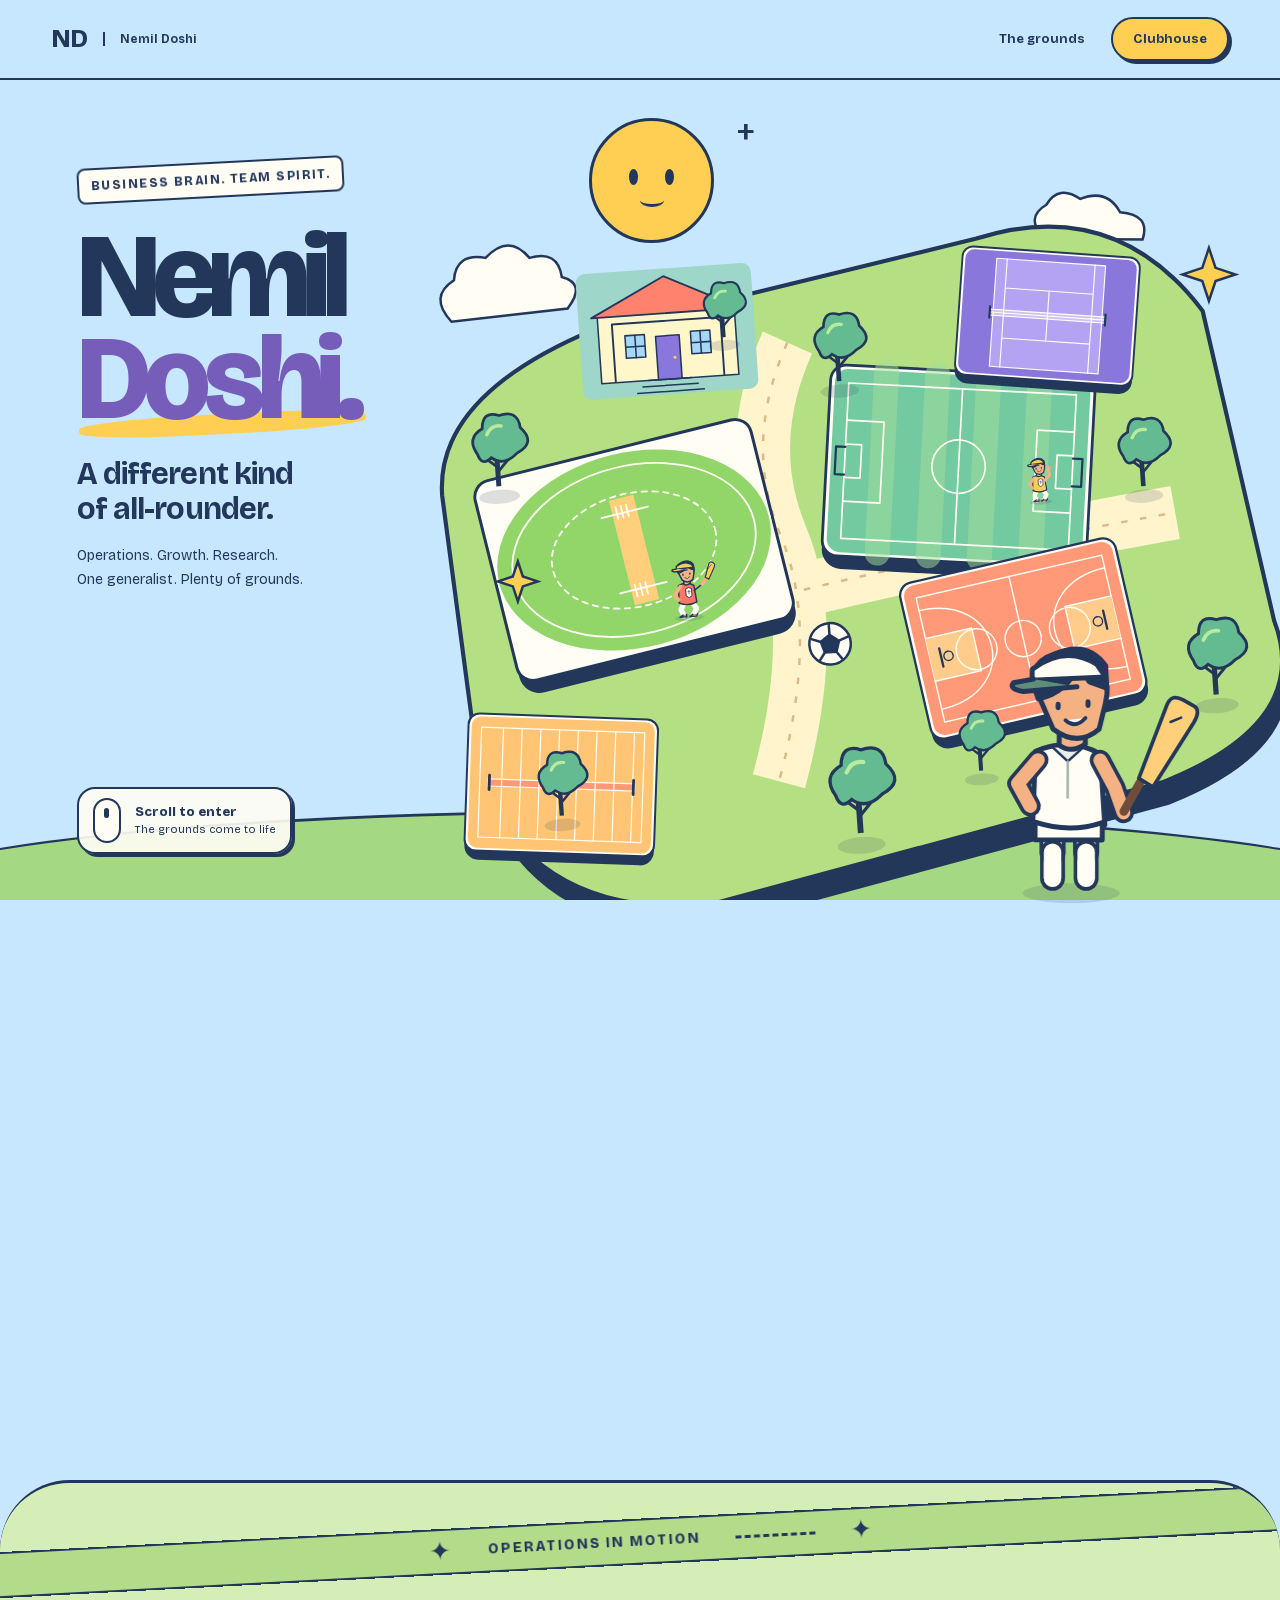
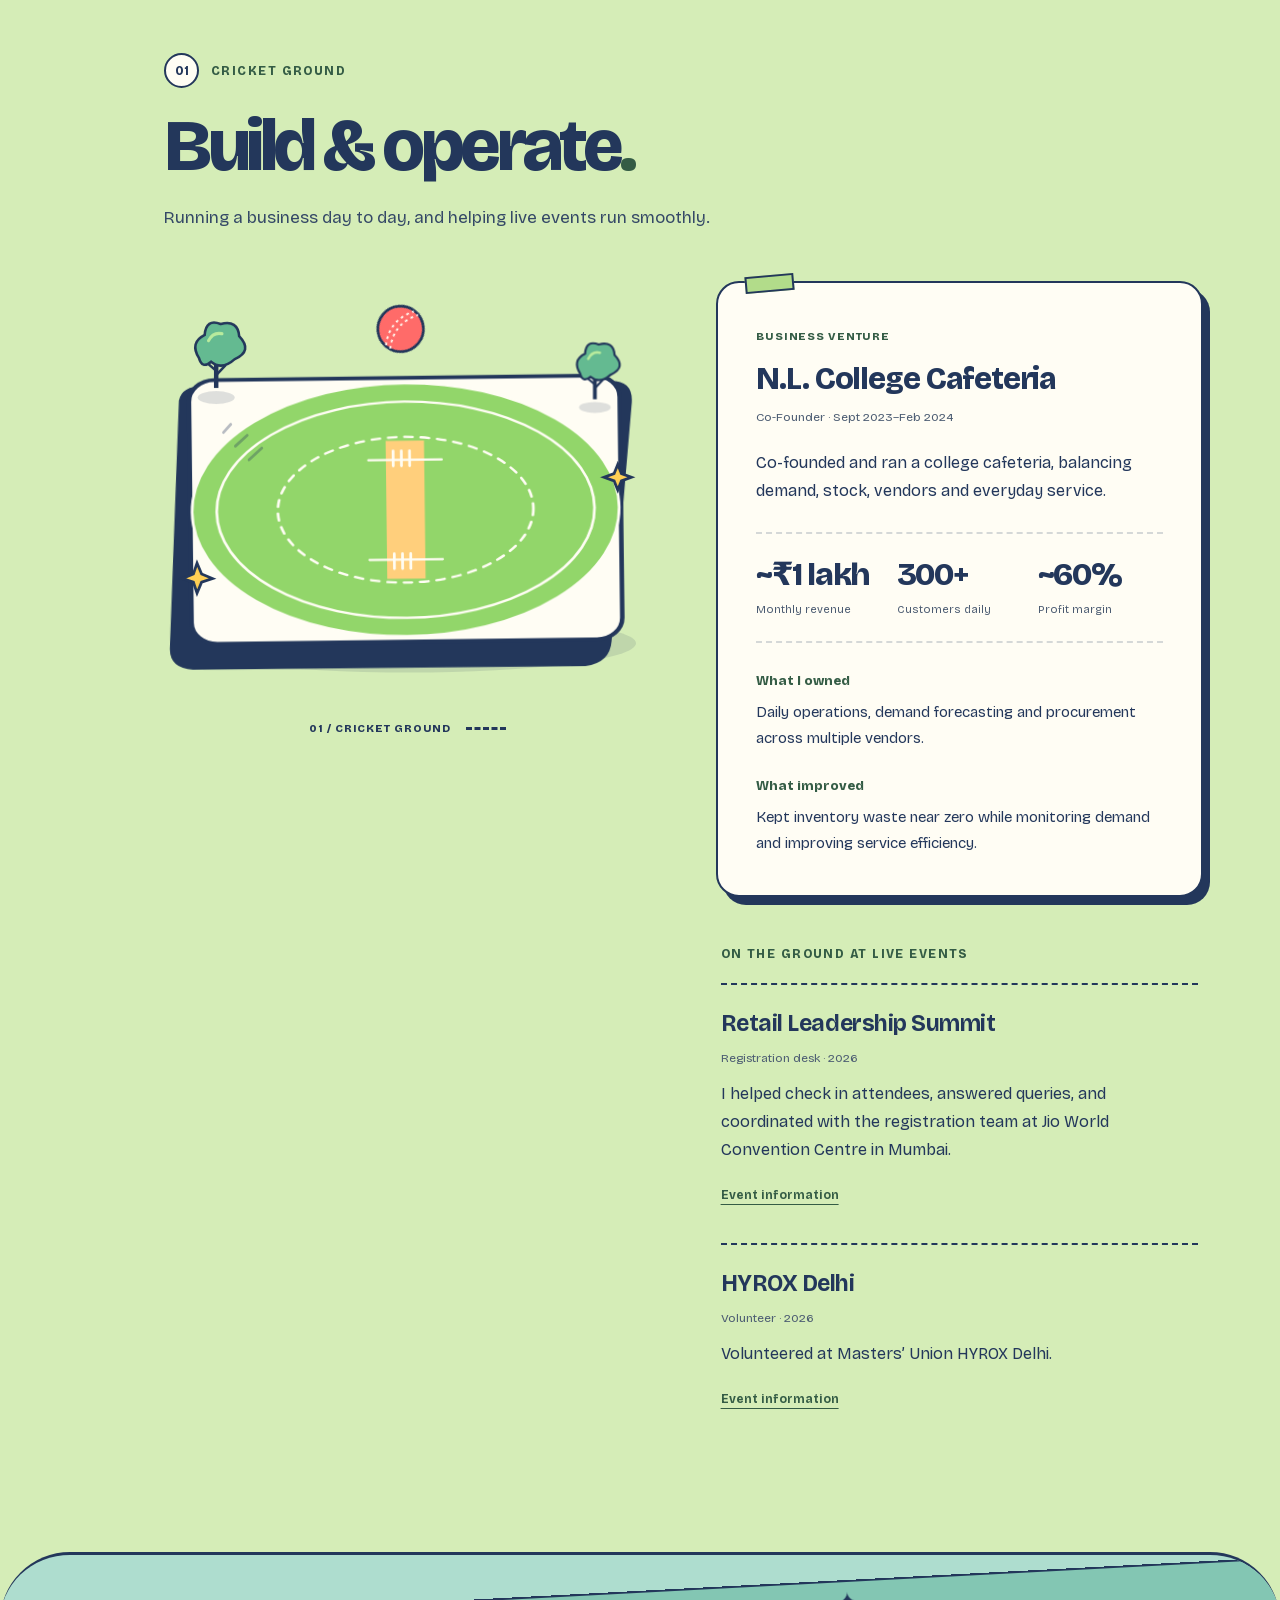
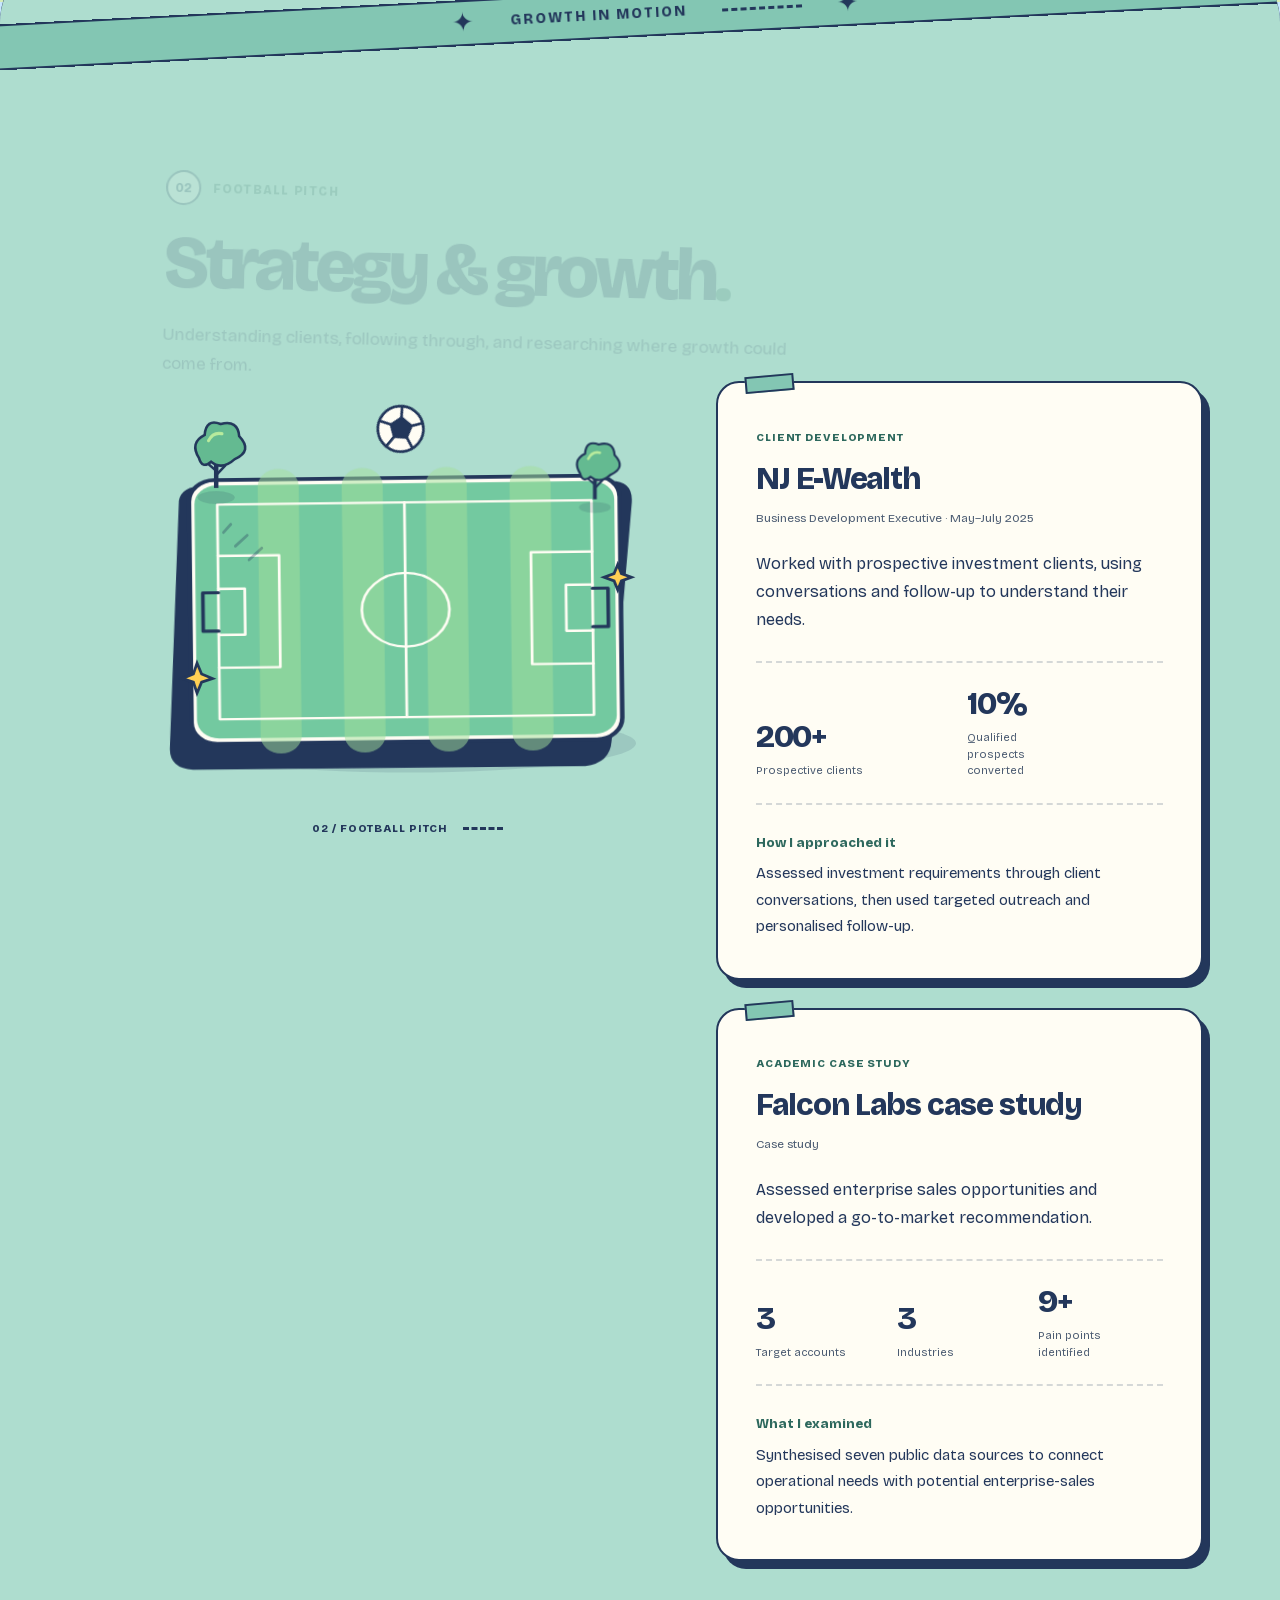
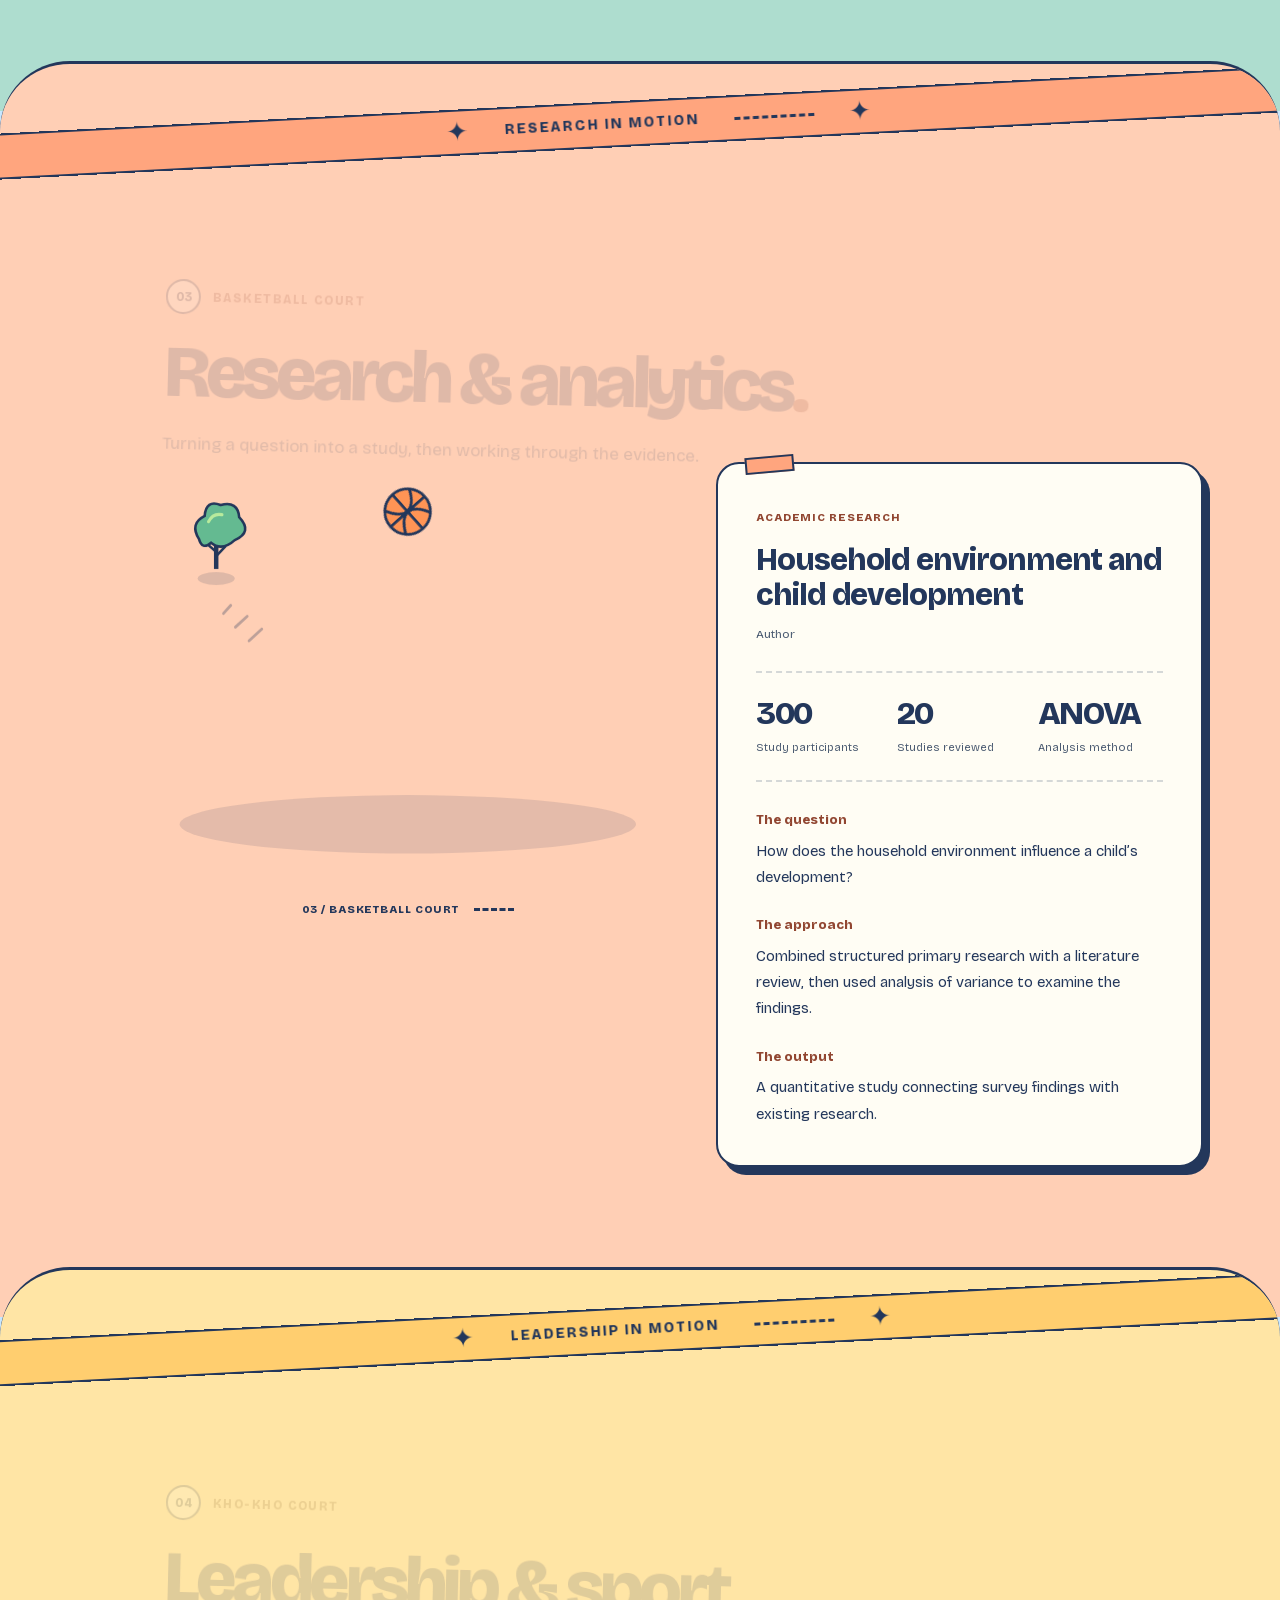
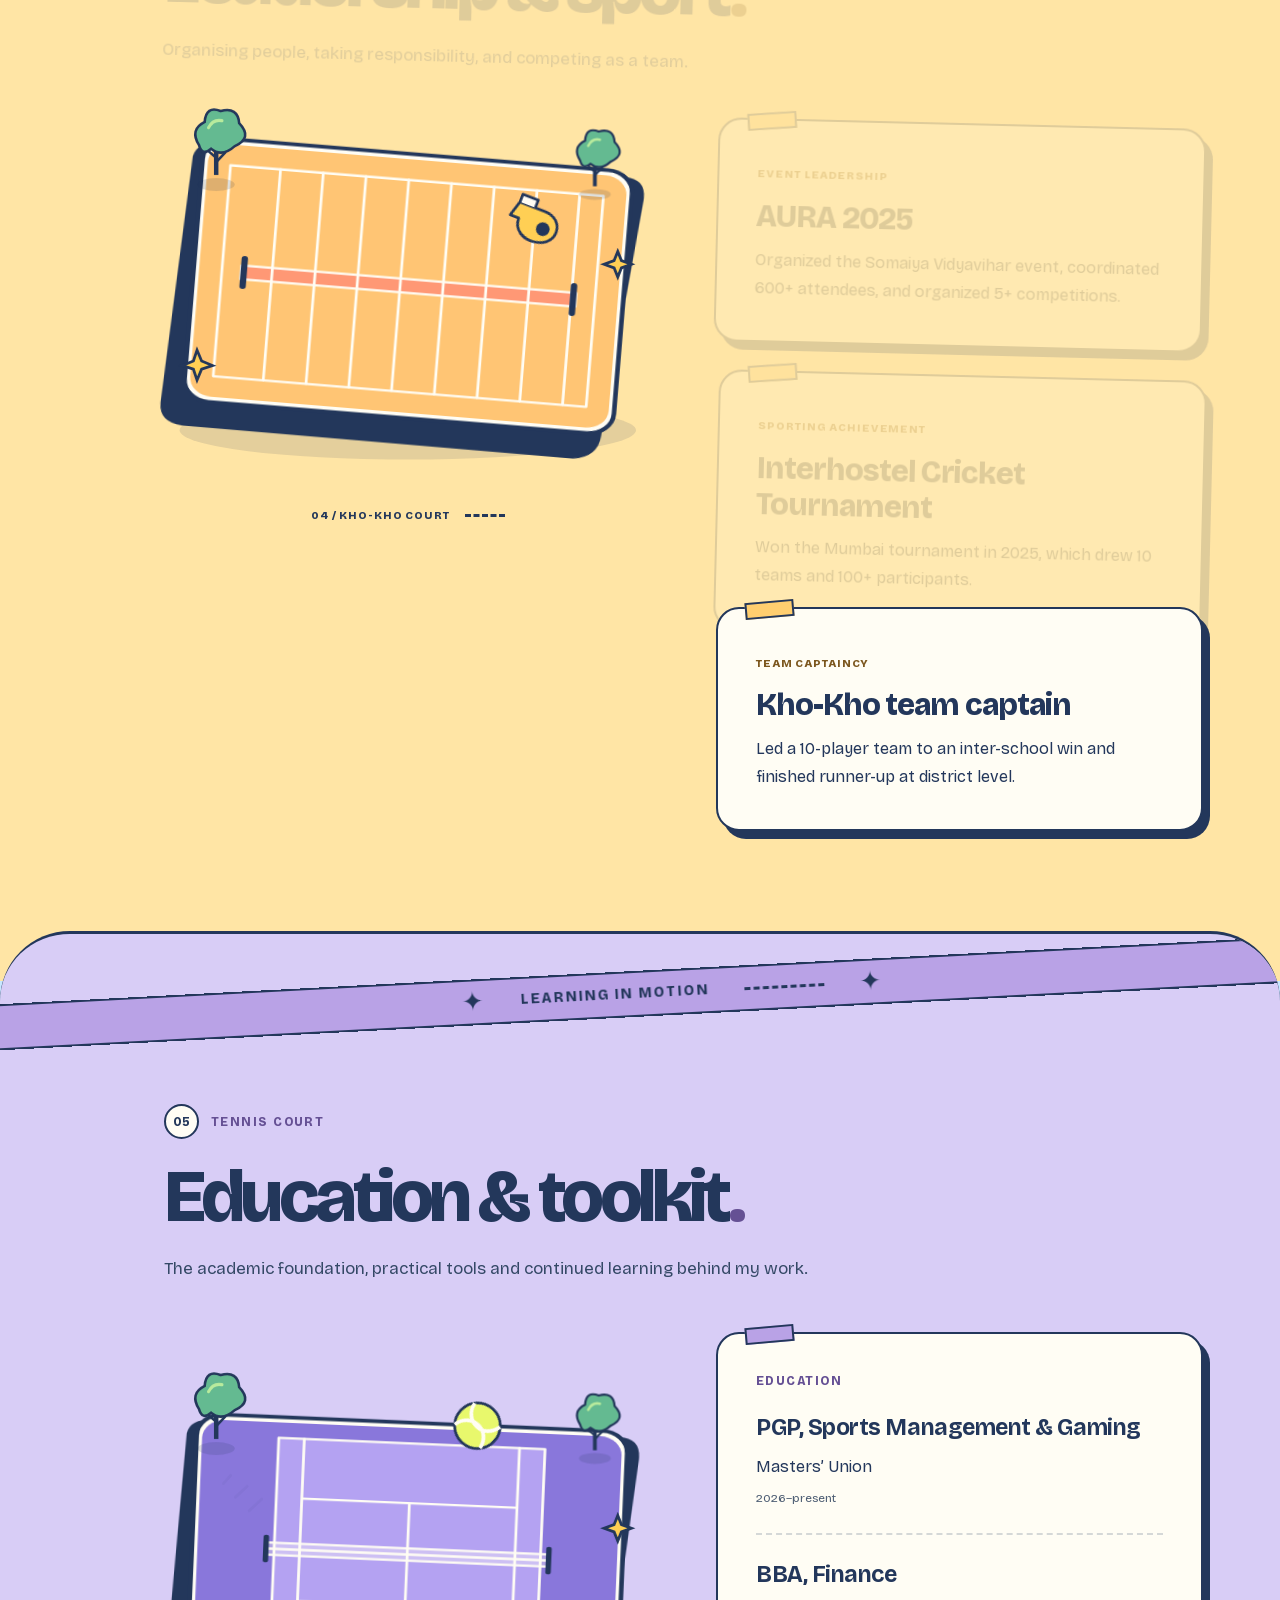
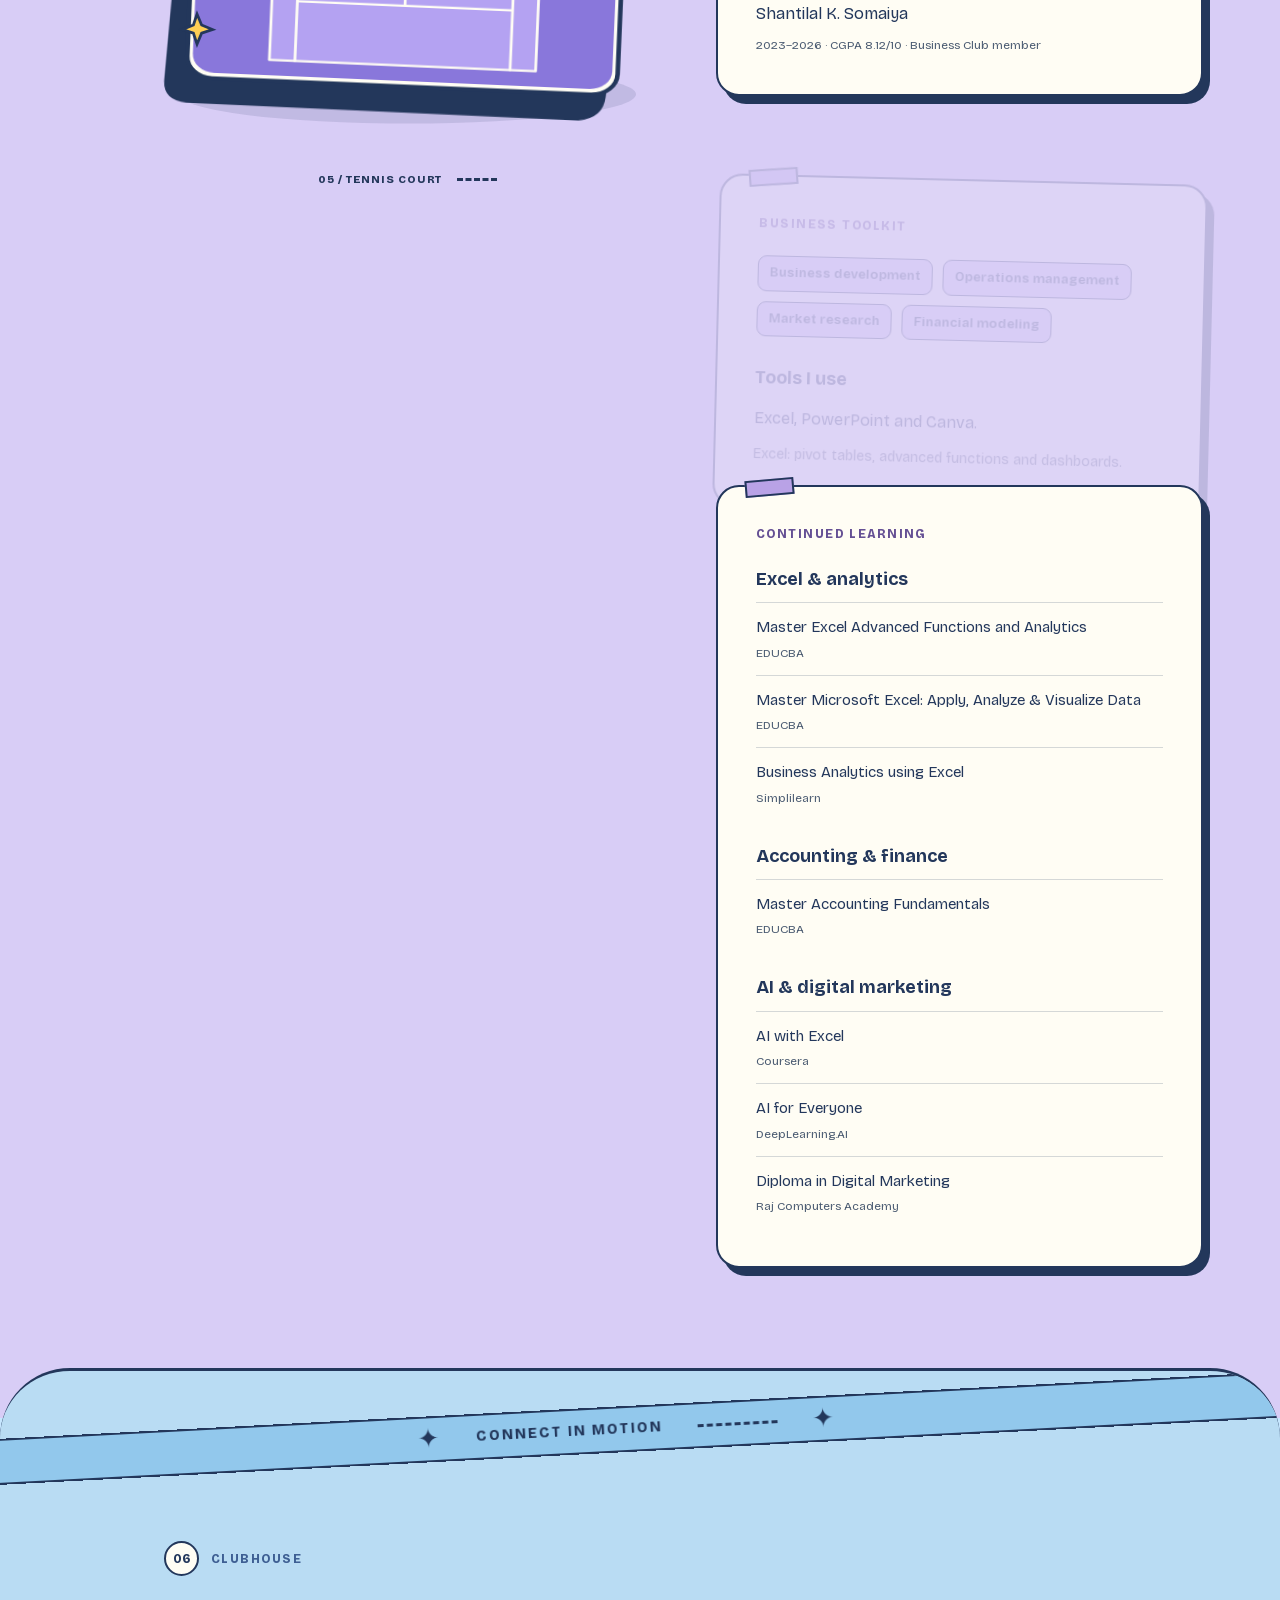
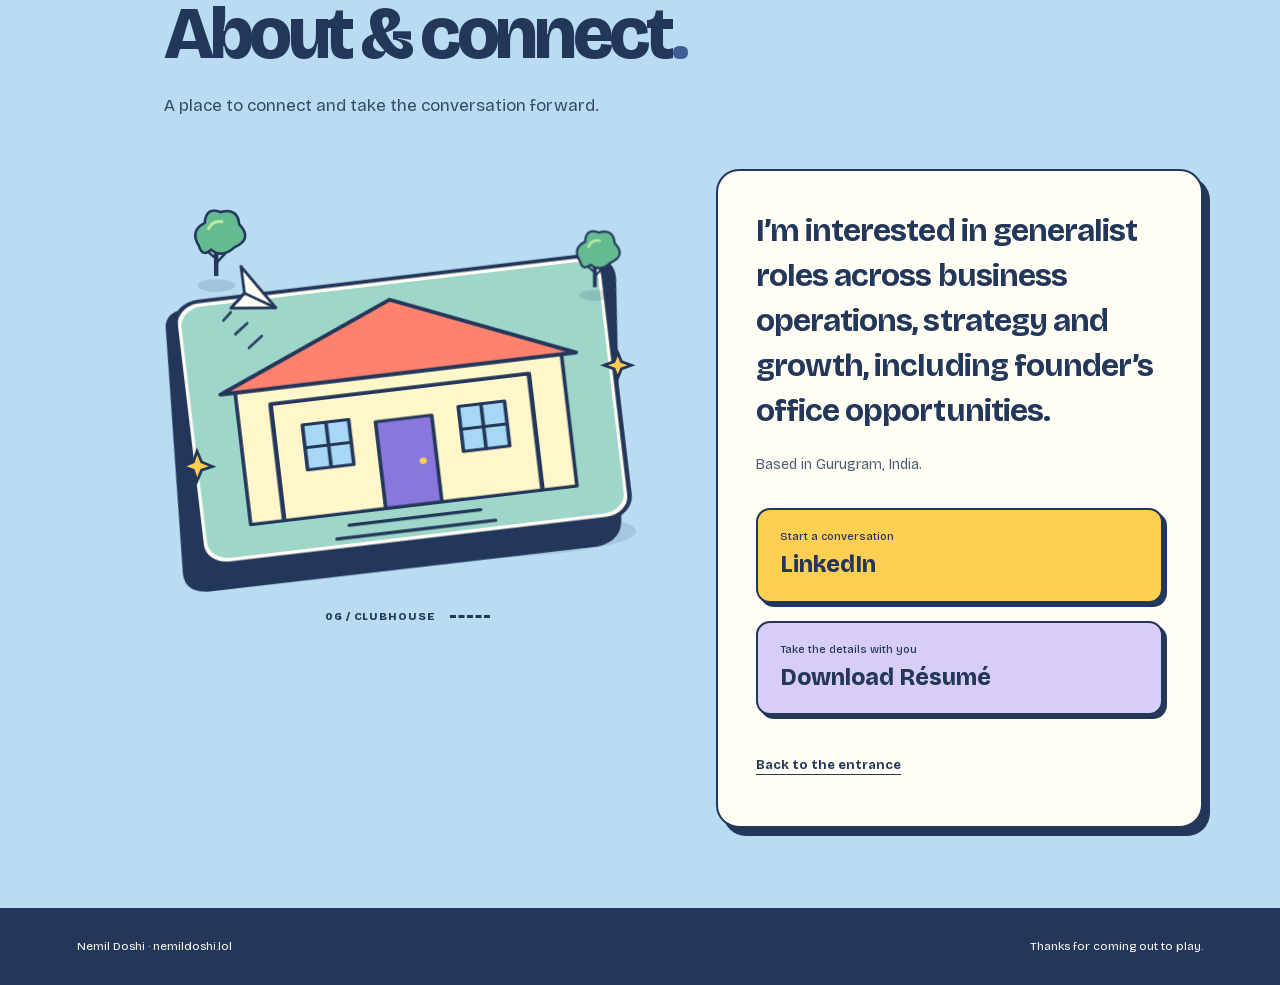
==== index.html @ 59d135a9 "Publish the refined sports performance poses" ====
<!doctype html><html lang="en"><head><meta charset="utf-8"><meta name="viewport" content="width=device-width,initial-scale=1,viewport-fit=cover"><meta name="robots" content="noindex"><meta name="theme-color" content="#c7e7ff"><title>Nemil Doshi · A Different Kind of All-Rounder</title><meta name="description" content="A playful, animated sports complex of Nemil Doshi’s work in operations, growth, research and leadership. Just scroll to explore."><link rel="canonical" href="https://nemildoshi.lol/"><link rel="icon" href="data:image/svg+xml,%3Csvg xmlns='http://www.w3.org/2000/svg' viewBox='0 0 64 64'%3E%3Crect width='64' height='64' rx='18' fill='%23ffcf54'/%3E%3Ctext x='32' y='43' font-family='sans-serif' font-weight='900' font-size='27' text-anchor='middle' fill='%2323375b'%3END%3C/text%3E%3C/svg%3E"><link rel="preload" href="bricolage-grotesque.woff2" as="font" type="font/woff2" crossorigin><link rel="stylesheet" href="complex.css?v=33"></head><body><a class="skip-link" href="#cricket">Skip to the work</a><header class="complex-header"><a class="brand" href="#top" aria-label="Nemil Doshi, back to the entrance">ND<span>Nemil Doshi</span></a><nav aria-label="Main navigation"><a href="#cricket">The grounds</a><a class="header-contact" href="#clubhouse">Clubhouse</a></nav><div class="scroll-progress" aria-hidden="true"><i id="page-progress"></i></div></header><main><section class="complex-hero" id="top" aria-labelledby="hero-title"><div class="hero-stage"><div class="hero-sun" aria-hidden="true"><i></i><b>+</b></div><div class="hero-copy"><p class="eyebrow">Business brain. Team spirit.</p><h1 id="hero-title">Nemil<br><span>Doshi.</span></h1><p class="hero-position">A different kind<br>of all-rounder.</p><p class="hero-description">Operations. Growth. Research.<br>One generalist. Plenty of grounds.</p></div><div class="hero-world"><svg class="campus-svg" viewBox="0 0 1080 900" fill="none" xmlns="http://www.w3.org/2000/svg" aria-hidden="true"><g class="world-cloud cloud-one" fill="#fffdf4" stroke="#23375b" stroke-width="3"><path d="M50 160Q22 130 53 110 55 77 91 83 119 53 144 83 178 73 183 106 213 114 190 144Z"/></g><g class="world-cloud cloud-two" fill="#fffdf4" stroke="#23375b" stroke-width="3"><path d="M765 60Q740 35 767 19 782-6 808 12 840-1 856 28 893 31 883 61Z"/></g><g class="campus-world"><path d="M60 363Q60 248 240 182L724 99Q894 58 990 205L1050 584Q1088 709 903 768L350 877Q147 883 82 717Z" fill="#23375b"/><path d="M55 335Q55 220 235 154L719 71Q889 30 985 177L1045 556Q1083 681 898 740L345 849Q142 855 77 689Z" fill="#b4df82" stroke="#23375b" stroke-width="5"/><path d="M483 180Q420 298 459 413T436 707M188 533Q555 458 935 417" stroke="#fff4cc" stroke-width="65"/><path d="M483 180Q420 298 459 413T436 707M188 533Q555 458 935 417" stroke="#dcba88" stroke-width="3" stroke-dasharray="8 15"/><g transform="translate(65 310) rotate(-10) scale(0.72)"><rect x="32" y="53" width="476" height="340" rx="35" fill="#23375b"/><g transform="translate(0 -12)"><rect x="32" y="38" width="476" height="344" rx="28" fill="#fffdf4" stroke="#23375b" stroke-width="5"/><g stroke="#fffdf4" stroke-width="3" stroke-linecap="round" stroke-linejoin="round"><ellipse cx="270" cy="210" rx="234" ry="165" fill="#92d66a"/><ellipse cx="270" cy="210" rx="207" ry="141"/><ellipse cx="270" cy="210" rx="140" ry="95" stroke-dasharray="9 9"/><rect x="249" y="120" width="42" height="180" fill="#ffcf7c" stroke="none"/><path d="M230 145H310M230 275H310M257 133V153M266 133V153M275 133V153M257 267V287M266 267V287M275 267V287"/></g></g></g><g transform="translate(515 190) rotate(7) scale(0.67)"><rect x="32" y="53" width="476" height="340" rx="35" fill="#23375b"/><g transform="translate(0 -12)"><rect x="32" y="38" width="476" height="344" rx="28" fill="#fffdf4" stroke="#23375b" stroke-width="5"/><g stroke="#fffdf4" stroke-width="3" stroke-linecap="round" stroke-linejoin="round"><rect x="40" y="45" width="460" height="330" rx="24" fill="#73c9a0" stroke="none"/><path d="M132 47V373M224 47V373M316 47V373M408 47V373" stroke="#a4df9b" stroke-width="45" opacity=".5"/><rect x="65" y="70" width="410" height="280"/><path d="M270 70V350M65 137H132V283H65M475 137H408V283H475M65 180H94V240H65M475 180H446V240H475"/><circle cx="270" cy="210" r="48"/><path d="M48 185H65M48 185V235H65M492 185H475M492 185V235H475" stroke="#23375b" stroke-width="4"/></g></g></g><g transform="translate(575 470) rotate(-9) scale(0.56)"><rect x="32" y="53" width="476" height="340" rx="35" fill="#23375b"/><g transform="translate(0 -12)"><rect x="32" y="38" width="476" height="344" rx="28" fill="#fffdf4" stroke="#23375b" stroke-width="5"/><g stroke="#fffdf4" stroke-width="3" stroke-linecap="round" stroke-linejoin="round"><rect x="40" y="45" width="460" height="330" rx="24" fill="#ff9977" stroke="none"/><rect x="65" y="73" width="410" height="274"/><path d="M270 73V347M65 163H167V257H65M475 163H373V257H475" fill="#ffcc8b"/><circle cx="270" cy="210" r="39"/><circle cx="167" cy="210" r="44"/><circle cx="373" cy="210" r="44"/><path d="M65 101C245 101 245 319 65 319M475 101C295 101 295 319 475 319"/><path d="M89 190V230M451 190V230" stroke="#23375b" stroke-width="5"/><circle cx="105" cy="210" r="10" stroke="#23375b"/><circle cx="435" cy="210" r="10" stroke="#23375b"/></g></g></g><g transform="translate(55 585) rotate(6) scale(0.48)"><rect x="32" y="53" width="476" height="340" rx="35" fill="#23375b"/><g transform="translate(0 -12)"><rect x="32" y="38" width="476" height="344" rx="28" fill="#fffdf4" stroke="#23375b" stroke-width="5"/><g stroke="#fffdf4" stroke-width="3" stroke-linecap="round" stroke-linejoin="round"><rect x="40" y="45" width="460" height="330" rx="24" fill="#ffc574" stroke="none"/><rect x="65" y="72" width="410" height="276"/><path d="M86 201H454V219H86Z" fill="#ff9875"/><path d="M120 72V348"/><path d="M167 72V348"/><path d="M214 72V348"/><path d="M261 72V348"/><path d="M308 72V348"/><path d="M355 72V348"/><path d="M402 72V348"/><path d="M449 72V348"/><path d="M89 192V228M451 192V228" stroke="#23375b" stroke-width="7"/></g></g></g><g transform="translate(690 65) rotate(8) scale(0.45)"><rect x="32" y="53" width="476" height="340" rx="35" fill="#23375b"/><g transform="translate(0 -12)"><rect x="32" y="38" width="476" height="344" rx="28" fill="#fffdf4" stroke="#23375b" stroke-width="5"/><g stroke="#fffdf4" stroke-width="3" stroke-linecap="round" stroke-linejoin="round"><rect x="40" y="45" width="460" height="330" rx="24" fill="#8977db" stroke="none"/><rect x="124" y="65" width="292" height="290" fill="#b4a2f2"/><path d="M152 65V355M388 65V355M152 143H388M152 277H388M270 143V277M115 210H425"/><path d="M115 202H425V218H115Z" fill="#fffdf455"/><path d="M115 195V225M425 195V225" stroke="#23375b" stroke-width="6"/></g></g></g><g transform="translate(215 60) scale(.46)"><g stroke="#fffdf4" stroke-width="3" stroke-linecap="round" stroke-linejoin="round"><rect x="40" y="45" width="460" height="330" rx="24" fill="#9fd6ca" stroke="none"/><path d="M90 160 270 77 450 160V335H90Z" fill="#fff6c9" stroke="#23375b" stroke-width="4"/><path d="M74 162 270 65 466 162Z" fill="#ff826f" stroke="#23375b" stroke-width="5"/><path d="M127 182H412M127 184V332M412 184V332" stroke="#23375b" stroke-width="5"/><path d="M239 221H301V335H239Z" fill="#8977db" stroke="#23375b" stroke-width="4"/><path d="M159 214H210V273H159ZM331 214H382V273H331Z" fill="#a6d8f5" stroke="#23375b" stroke-width="4"/><path d="M185 214V273M356 214V273M159 244H210M331 244H382M213 335H326M197 351H342M182 367H357" stroke="#23375b" stroke-width="4"/><circle cx="286" cy="279" r="4" fill="#ffcf54" stroke="none"/></g></g><g transform="translate(124 332) scale(0.85)"><ellipse cy="11" rx="29" ry="10" fill="#23375b" opacity=".15"/><path d="M0-4V-55" stroke="#23375b" stroke-width="7"/><path d="M0-31-13-42M0-24 15-40" stroke="#23375b" stroke-width="4"/><path d="M-27-51Q-42-75-18-87-16-113 7-104 34-111 36-85 58-62 29-49 9-31-8-45-22-33-27-51Z" fill="#64ba91" stroke="#23375b" stroke-width="4"/><path d="M-12-78Q-5-92 9-89" fill="none" stroke="#b8eb9d" stroke-width="5" stroke-linecap="round"/></g><g transform="translate(542 234) scale(0.8)"><ellipse cy="11" rx="29" ry="10" fill="#23375b" opacity=".15"/><path d="M0-4V-55" stroke="#23375b" stroke-width="7"/><path d="M0-31-13-42M0-24 15-40" stroke="#23375b" stroke-width="4"/><path d="M-27-51Q-42-75-18-87-16-113 7-104 34-111 36-85 58-62 29-49 9-31-8-45-22-33-27-51Z" fill="#64ba91" stroke="#23375b" stroke-width="4"/><path d="M-12-78Q-5-92 9-89" fill="none" stroke="#b8eb9d" stroke-width="5" stroke-linecap="round"/></g><g transform="translate(899 386) scale(0.8)"><ellipse cy="11" rx="29" ry="10" fill="#23375b" opacity=".15"/><path d="M0-4V-55" stroke="#23375b" stroke-width="7"/><path d="M0-31-13-42M0-24 15-40" stroke="#23375b" stroke-width="4"/><path d="M-27-51Q-42-75-18-87-16-113 7-104 34-111 36-85 58-62 29-49 9-31-8-45-22-33-27-51Z" fill="#64ba91" stroke="#23375b" stroke-width="4"/><path d="M-12-78Q-5-92 9-89" fill="none" stroke="#b8eb9d" stroke-width="5" stroke-linecap="round"/></g><g transform="translate(530 780) scale(1)"><ellipse cy="11" rx="29" ry="10" fill="#23375b" opacity=".15"/><path d="M0-4V-55" stroke="#23375b" stroke-width="7"/><path d="M0-31-13-42M0-24 15-40" stroke="#23375b" stroke-width="4"/><path d="M-27-51Q-42-75-18-87-16-113 7-104 34-111 36-85 58-62 29-49 9-31-8-45-22-33-27-51Z" fill="#64ba91" stroke="#23375b" stroke-width="4"/><path d="M-12-78Q-5-92 9-89" fill="none" stroke="#b8eb9d" stroke-width="5" stroke-linecap="round"/></g><g transform="translate(969 643) scale(0.9)"><ellipse cy="11" rx="29" ry="10" fill="#23375b" opacity=".15"/><path d="M0-4V-55" stroke="#23375b" stroke-width="7"/><path d="M0-31-13-42M0-24 15-40" stroke="#23375b" stroke-width="4"/><path d="M-27-51Q-42-75-18-87-16-113 7-104 34-111 36-85 58-62 29-49 9-31-8-45-22-33-27-51Z" fill="#64ba91" stroke="#23375b" stroke-width="4"/><path d="M-12-78Q-5-92 9-89" fill="none" stroke="#b8eb9d" stroke-width="5" stroke-linecap="round"/></g><g transform="translate(172 733) scale(0.75)"><ellipse cy="11" rx="29" ry="10" fill="#23375b" opacity=".15"/><path d="M0-4V-55" stroke="#23375b" stroke-width="7"/><path d="M0-31-13-42M0-24 15-40" stroke="#23375b" stroke-width="4"/><path d="M-27-51Q-42-75-18-87-16-113 7-104 34-111 36-85 58-62 29-49 9-31-8-45-22-33-27-51Z" fill="#64ba91" stroke="#23375b" stroke-width="4"/><path d="M-12-78Q-5-92 9-89" fill="none" stroke="#b8eb9d" stroke-width="5" stroke-linecap="round"/></g><g transform="translate(407 171) scale(0.65)"><ellipse cy="11" rx="29" ry="10" fill="#23375b" opacity=".15"/><path d="M0-4V-55" stroke="#23375b" stroke-width="7"/><path d="M0-31-13-42M0-24 15-40" stroke="#23375b" stroke-width="4"/><path d="M-27-51Q-42-75-18-87-16-113 7-104 34-111 36-85 58-62 29-49 9-31-8-45-22-33-27-51Z" fill="#64ba91" stroke="#23375b" stroke-width="4"/><path d="M-12-78Q-5-92 9-89" fill="none" stroke="#b8eb9d" stroke-width="5" stroke-linecap="round"/></g><g transform="translate(680 714) scale(0.7)"><ellipse cy="11" rx="29" ry="10" fill="#23375b" opacity=".15"/><path d="M0-4V-55" stroke="#23375b" stroke-width="7"/><path d="M0-31-13-42M0-24 15-40" stroke="#23375b" stroke-width="4"/><path d="M-27-51Q-42-75-18-87-16-113 7-104 34-111 36-85 58-62 29-49 9-31-8-45-22-33-27-51Z" fill="#64ba91" stroke="#23375b" stroke-width="4"/><path d="M-12-78Q-5-92 9-89" fill="none" stroke="#b8eb9d" stroke-width="5" stroke-linecap="round"/></g><g transform="translate(340 500) scale(.35)"><g transform="translate(0 0) scale(1)" stroke="#23375b" stroke-width="5" stroke-linecap="round" stroke-linejoin="round"><ellipse cx="6" cy="8" rx="49" ry="11" fill="#23375b" opacity=".15" stroke="none"/><g class="toon-body"><g class="leg-back"><path d="M17-46 33-23 19 0" fill="none" stroke="#fffdf4" stroke-width="18"/><path d="M18-3 8 4H30L36-4" fill="#ff7760"/></g><g class="leg-front"><path d="M-9-44-21-22-12 0" fill="none" stroke="#fffdf4" stroke-width="18"/><path d="M-15-3-26 4H-3V-4" fill="#ff7760"/></g><path d="M-24-105Q5-119 29-102L35-45Q5-30-26-45Z" fill="#ff7760"/><path d="M-18-101-40-72-27-56" fill="none" stroke="#f4b183" stroke-width="13"/><g class="bat-arm"><path d="M29-85 59-105"/><path d="M58-105 72-123" stroke="#f4b183" stroke-width="13"/><path d="M70-127 85-172Q90-183 99-176L104-172Q107-169 103-160L82-120Z" fill="#ffcf54" stroke-width="4"/><path d="M82-156 93-169" stroke-width="2"/></g><path d="M-5-121V-109Q5-101 17-111V-123" fill="#f4b183"/><path d="M-21-148Q-19-177 9-176 39-174 32-144L27-123Q10-108-10-123Z" fill="#f4b183"/><path d="M-22-147Q-34-175-10-183 17-195 32-174L33-156 19-161 10-174Q1-152-22-147Z" fill="#23375b"/><path d="M-27-171Q0-191 25-175L32-165-27-162Z" fill="#ffcf54"/><path d="M-26-163-42-160Q-46-155-34-153L9-157" fill="#ffcf54"/><path d="M-6-143V-140M18-145V-142"/><path d="M0-130Q8-123 16-132" fill="#fffdf4" stroke-width="3"/><path d="M1-92 10-96 20-92V-67L10-61 1-67Z" fill="#fffdf4" stroke-width="3"/><path d="M7-82H14M10-86V-74" stroke-width="2"/></g></g></g><g transform="translate(773 391) scale(.27)"><g transform="translate(0 0) scale(1)" stroke="#23375b" stroke-width="5" stroke-linecap="round" stroke-linejoin="round"><ellipse cx="6" cy="8" rx="49" ry="11" fill="#23375b" opacity=".15" stroke="none"/><g class="toon-body"><g class="leg-back"><path d="M17-46 33-23 19 0" fill="none" stroke="#fffdf4" stroke-width="18"/><path d="M18-3 8 4H30L36-4" fill="#ff7760"/></g><g class="leg-front"><path d="M-9-44-21-22-12 0" fill="none" stroke="#fffdf4" stroke-width="18"/><path d="M-15-3-26 4H-3V-4" fill="#ff7760"/></g><path d="M-24-105Q5-119 29-102L35-45Q5-30-26-45Z" fill="#ffcf54"/><path d="M-18-101-40-72-27-56" fill="none" stroke="#f4b183" stroke-width="13"/><g class="bat-arm"><path d="M28-87 52-108 48-133" stroke="#f4b183" stroke-width="13"/><path d="M43-138 41-150M49-137 50-150M55-136 59-146" stroke="#f4b183" stroke-width="5"/></g><path d="M-5-121V-109Q5-101 17-111V-123" fill="#f4b183"/><path d="M-21-148Q-19-177 9-176 39-174 32-144L27-123Q10-108-10-123Z" fill="#f4b183"/><path d="M-22-147Q-34-175-10-183 17-195 32-174L33-156 19-161 10-174Q1-152-22-147Z" fill="#23375b"/><path d="M-27-171Q0-191 25-175L32-165-27-162Z" fill="#ffcf54"/><path d="M-26-163-42-160Q-46-155-34-153L9-157" fill="#ffcf54"/><path d="M-6-143V-140M18-145V-142"/><path d="M0-130Q8-123 16-132" fill="#fffdf4" stroke-width="3"/><path d="M1-92 10-96 20-92V-67L10-61 1-67Z" fill="#fffdf4" stroke-width="3"/><path d="M7-82H14M10-86V-74" stroke-width="2"/></g></g></g><g class="campus-ball" transform="translate(509 546)" stroke="#23375b" stroke-width="3"><circle r="25" fill="#fffdf4"/><path d="M0-11 11-3 7 10H-7L-11-3Z" fill="#23375b"/><path d="M0-11V-25M11-3 24-8M7 10 15 21M-7 10-15 21M-11-3-24-8" fill="none"/></g></g><circle id="journey-origin" cx="790" cy="835" r="1" fill="transparent"/><g class="world-spark" fill="#ffcf54" stroke="#23375b" stroke-width="3"><path d="m955 95 8-24 8 24 24 8-24 8-8 24-8-24-24-8ZM124 467l6-18 6 18 18 6-18 6-6 18-6-18-18-6Z"/></g></svg></div><a class="hero-scroll" href="#cricket"><span class="scroll-capsule" aria-hidden="true"><i></i></span><span>Scroll to enter<br><small>The grounds come to life</small></span></a><div class="hero-horizon" aria-hidden="true"></div></div></section><div id="grounds" class="grounds-anchor"></div><section class="zone zone-cricket" id="cricket" aria-labelledby="title-cricket" style="--accent:#345c45"><div class="zone-bridge" aria-hidden="true"><span>Operations in motion</span><i></i></div><div class="zone-inner"><header class="zone-head" data-reveal><p class="eyebrow"><span>01</span> Cricket ground</p><h2 id="title-cricket">Build &amp; operate<span class="heading-dot">.</span></h2><p class="zone-description">Running a business day to day, and helping live events run smoothly.</p></header><div class="zone-layout"><div class="venue-art" aria-hidden="true"><div class="court-graphic"><svg viewBox="0 0 600 480" fill="none" xmlns="http://www.w3.org/2000/svg" aria-hidden="true"><ellipse cx="300" cy="397" rx="250" ry="32" fill="#23375b" opacity=".12"/><g class="court-deck"><path d="M51 116Q54 100 78 100H525Q550 100 547 126L522 385Q520 409 493 412L63 411Q36 409 38 385Z" fill="#23375b"/><g transform="translate(28 62) scale(1 .84)"><rect x="34" y="38" width="472" height="344" rx="28" fill="#fffdf4" stroke="#23375b" stroke-width="5"/><g stroke="#fffdf4" stroke-width="3" stroke-linecap="round" stroke-linejoin="round"><ellipse cx="270" cy="210" rx="234" ry="165" fill="#92d66a"/><ellipse cx="270" cy="210" rx="207" ry="141"/><ellipse cx="270" cy="210" rx="140" ry="95" stroke-dasharray="9 9"/><rect x="249" y="120" width="42" height="180" fill="#ffcf7c" stroke="none"/><path d="M230 145H310M230 275H310M257 133V153M266 133V153M275 133V153M257 267V287M266 267V287M275 267V287"/></g></g></g><g transform="translate(90 120) scale(0.7)"><ellipse cy="11" rx="29" ry="10" fill="#23375b" opacity=".15"/><path d="M0-4V-55" stroke="#23375b" stroke-width="7"/><path d="M0-31-13-42M0-24 15-40" stroke="#23375b" stroke-width="4"/><path d="M-27-51Q-42-75-18-87-16-113 7-104 34-111 36-85 58-62 29-49 9-31-8-45-22-33-27-51Z" fill="#64ba91" stroke="#23375b" stroke-width="4"/><path d="M-12-78Q-5-92 9-89" fill="none" stroke="#b8eb9d" stroke-width="5" stroke-linecap="round"/></g><g transform="translate(505 132) scale(0.6)"><ellipse cy="11" rx="29" ry="10" fill="#23375b" opacity=".15"/><path d="M0-4V-55" stroke="#23375b" stroke-width="7"/><path d="M0-31-13-42M0-24 15-40" stroke="#23375b" stroke-width="4"/><path d="M-27-51Q-42-75-18-87-16-113 7-104 34-111 36-85 58-62 29-49 9-31-8-45-22-33-27-51Z" fill="#64ba91" stroke="#23375b" stroke-width="4"/><path d="M-12-78Q-5-92 9-89" fill="none" stroke="#b8eb9d" stroke-width="5" stroke-linecap="round"/></g><g class="shot-trail" stroke="#23375b" stroke-width="3" stroke-linecap="round" opacity=".45"><path d="M126 196 140 183M111 181 124 169M98 166 106 157"/></g><g class="shot-ball" stroke="#23375b" stroke-width="3" stroke-linejoin="round"><circle r="25" fill="#ff6b69"/><path d="M-5-24C5-8 5 8-5 24M1-24C11-8 11 8 1 24" fill="none" stroke="#fffdf4" stroke-width="2" stroke-dasharray="3 4"/></g><g fill="#ffcf54" stroke="#23375b" stroke-width="3"><path d="m65 321 4-12 5 12 12 5-12 4-5 12-4-12-12-4ZM526 211l4-10 4 10 11 4-11 4-4 10-4-10-11-4Z"/></g></svg></div><div class="art-caption"><span>01 / Cricket ground</span><i></i></div></div><div class="zone-copy"><article class="project-card hero-project" id="college-cafeteria" data-reveal><div class="card-top"><span class="card-kind">Business venture</span></div><h3>N.L. College Cafeteria</h3><p class="project-meta">Co-Founder · Sept 2023–Feb 2024</p><p>Co-founded and ran a college cafeteria, balancing demand, stock, vendors and everyday service.</p><dl class="proof-grid"><div><dt>Monthly revenue</dt><dd>~₹1 lakh</dd></div><div><dt>Customers daily</dt><dd>300+</dd></div><div><dt>Profit margin</dt><dd>~60%</dd></div></dl><div class="work-notes"><h4>What I owned</h4><p>Daily operations, demand forecasting and procurement across multiple vendors.</p><h4>What improved</h4><p>Kept inventory waste near zero while monitoring demand and improving service efficiency.</p></div></article><div class="supporting-work" data-reveal><p class="section-label">On the ground at live events</p><article class="support-card" id="retail-summit"><h3>Retail Leadership Summit</h3><p class="project-meta">Registration desk · 2026</p><p>I helped check in attendees, answered queries, and coordinated with the registration team at Jio World Convention Centre in Mumbai.</p><a class="source-link" href="https://storai.rai.net.in/storai-magazine-edition/gold-rush" target="_blank" rel="noopener noreferrer">Event information <span aria-hidden="true">↗</span></a></article><article class="support-card" id="hyrox"><h3>HYROX Delhi</h3><p class="project-meta">Volunteer · 2026</p><p>Volunteered at Masters’ Union HYROX Delhi.</p><a class="source-link" href="https://support.hyrox.com/?country=IN&amp;event=delhi__24._jul._-_26._jul._2026&amp;hasEvents=1" target="_blank" rel="noopener noreferrer">Event information <span aria-hidden="true">↗</span></a></article></div></div></div></div></section><section class="zone zone-football" id="football" aria-labelledby="title-football" style="--accent:#2d685d"><div class="zone-bridge" aria-hidden="true"><span>Growth in motion</span><i></i></div><div class="zone-inner"><header class="zone-head" data-reveal><p class="eyebrow"><span>02</span> Football pitch</p><h2 id="title-football">Strategy &amp; growth<span class="heading-dot">.</span></h2><p class="zone-description">Understanding clients, following through, and researching where growth could come from.</p></header><div class="zone-layout"><div class="venue-art" aria-hidden="true"><div class="court-graphic"><svg viewBox="0 0 600 480" fill="none" xmlns="http://www.w3.org/2000/svg" aria-hidden="true"><ellipse cx="300" cy="397" rx="250" ry="32" fill="#23375b" opacity=".12"/><g class="court-deck"><path d="M51 116Q54 100 78 100H525Q550 100 547 126L522 385Q520 409 493 412L63 411Q36 409 38 385Z" fill="#23375b"/><g transform="translate(28 62) scale(1 .84)"><rect x="34" y="38" width="472" height="344" rx="28" fill="#fffdf4" stroke="#23375b" stroke-width="5"/><g stroke="#fffdf4" stroke-width="3" stroke-linecap="round" stroke-linejoin="round"><rect x="40" y="45" width="460" height="330" rx="24" fill="#73c9a0" stroke="none"/><path d="M132 47V373M224 47V373M316 47V373M408 47V373" stroke="#a4df9b" stroke-width="45" opacity=".5"/><rect x="65" y="70" width="410" height="280"/><path d="M270 70V350M65 137H132V283H65M475 137H408V283H475M65 180H94V240H65M475 180H446V240H475"/><circle cx="270" cy="210" r="48"/><path d="M48 185H65M48 185V235H65M492 185H475M492 185V235H475" stroke="#23375b" stroke-width="4"/></g></g></g><g transform="translate(90 120) scale(0.7)"><ellipse cy="11" rx="29" ry="10" fill="#23375b" opacity=".15"/><path d="M0-4V-55" stroke="#23375b" stroke-width="7"/><path d="M0-31-13-42M0-24 15-40" stroke="#23375b" stroke-width="4"/><path d="M-27-51Q-42-75-18-87-16-113 7-104 34-111 36-85 58-62 29-49 9-31-8-45-22-33-27-51Z" fill="#64ba91" stroke="#23375b" stroke-width="4"/><path d="M-12-78Q-5-92 9-89" fill="none" stroke="#b8eb9d" stroke-width="5" stroke-linecap="round"/></g><g transform="translate(505 132) scale(0.6)"><ellipse cy="11" rx="29" ry="10" fill="#23375b" opacity=".15"/><path d="M0-4V-55" stroke="#23375b" stroke-width="7"/><path d="M0-31-13-42M0-24 15-40" stroke="#23375b" stroke-width="4"/><path d="M-27-51Q-42-75-18-87-16-113 7-104 34-111 36-85 58-62 29-49 9-31-8-45-22-33-27-51Z" fill="#64ba91" stroke="#23375b" stroke-width="4"/><path d="M-12-78Q-5-92 9-89" fill="none" stroke="#b8eb9d" stroke-width="5" stroke-linecap="round"/></g><g class="shot-trail" stroke="#23375b" stroke-width="3" stroke-linecap="round" opacity=".45"><path d="M126 196 140 183M111 181 124 169M98 166 106 157"/></g><g class="shot-ball" stroke="#23375b" stroke-width="3" stroke-linejoin="round"><circle r="25" fill="#fffdf4"/><path d="M0-11 11-3 7 10H-7L-11-3Z" fill="#23375b"/><path d="M0-11V-25M11-3 24-8M7 10 15 21M-7 10-15 21M-11-3-24-8" fill="none"/></g><g fill="#ffcf54" stroke="#23375b" stroke-width="3"><path d="m65 321 4-12 5 12 12 5-12 4-5 12-4-12-12-4ZM526 211l4-10 4 10 11 4-11 4-4 10-4-10-11-4Z"/></g></svg></div><div class="art-caption"><span>02 / Football pitch</span><i></i></div></div><div class="zone-copy"><article class="project-card " id="nj-group" data-reveal><div class="card-top"><span class="card-kind">Client development</span></div><h3>NJ E-Wealth</h3><p class="project-meta">Business Development Executive · May–July 2025</p><p>Worked with prospective investment clients, using conversations and follow-up to understand their needs.</p><dl class="proof-grid"><div><dt>Prospective clients</dt><dd>200+</dd></div><div><dt>Qualified prospects converted</dt><dd>10%</dd></div></dl><div class="work-notes"><h4>How I approached it</h4><p>Assessed investment requirements through client conversations, then used targeted outreach and personalised follow-up.</p></div></article><article class="project-card " id="falcon-labs" data-reveal><div class="card-top"><span class="card-kind">Academic case study</span></div><h3>Falcon Labs case study</h3><p class="project-meta">Case study</p><p>Assessed enterprise sales opportunities and developed a go-to-market recommendation.</p><dl class="proof-grid"><div><dt>Target accounts</dt><dd>3</dd></div><div><dt>Industries</dt><dd>3</dd></div><div><dt>Pain points identified</dt><dd>9+</dd></div></dl><div class="work-notes"><h4>What I examined</h4><p>Synthesised seven public data sources to connect operational needs with potential enterprise-sales opportunities.</p></div></article></div></div></div></section><section class="zone zone-basketball" id="basketball" aria-labelledby="title-basketball" style="--accent:#914631"><div class="zone-bridge" aria-hidden="true"><span>Research in motion</span><i></i></div><div class="zone-inner"><header class="zone-head" data-reveal><p class="eyebrow"><span>03</span> Basketball court</p><h2 id="title-basketball">Research &amp; analytics<span class="heading-dot">.</span></h2><p class="zone-description">Turning a question into a study, then working through the evidence.</p></header><div class="zone-layout"><div class="venue-art" aria-hidden="true"><div class="court-graphic"><svg viewBox="0 0 600 480" fill="none" xmlns="http://www.w3.org/2000/svg" aria-hidden="true"><ellipse cx="300" cy="397" rx="250" ry="32" fill="#23375b" opacity=".12"/><g class="court-deck"><path d="M51 116Q54 100 78 100H525Q550 100 547 126L522 385Q520 409 493 412L63 411Q36 409 38 385Z" fill="#23375b"/><g transform="translate(28 62) scale(1 .84)"><rect x="34" y="38" width="472" height="344" rx="28" fill="#fffdf4" stroke="#23375b" stroke-width="5"/><g stroke="#fffdf4" stroke-width="3" stroke-linecap="round" stroke-linejoin="round"><rect x="40" y="45" width="460" height="330" rx="24" fill="#ff9977" stroke="none"/><rect x="65" y="73" width="410" height="274"/><path d="M270 73V347M65 163H167V257H65M475 163H373V257H475" fill="#ffcc8b"/><circle cx="270" cy="210" r="39"/><circle cx="167" cy="210" r="44"/><circle cx="373" cy="210" r="44"/><path d="M65 101C245 101 245 319 65 319M475 101C295 101 295 319 475 319"/><path d="M89 190V230M451 190V230" stroke="#23375b" stroke-width="5"/><circle cx="105" cy="210" r="10" stroke="#23375b"/><circle cx="435" cy="210" r="10" stroke="#23375b"/></g></g></g><g transform="translate(90 120) scale(0.7)"><ellipse cy="11" rx="29" ry="10" fill="#23375b" opacity=".15"/><path d="M0-4V-55" stroke="#23375b" stroke-width="7"/><path d="M0-31-13-42M0-24 15-40" stroke="#23375b" stroke-width="4"/><path d="M-27-51Q-42-75-18-87-16-113 7-104 34-111 36-85 58-62 29-49 9-31-8-45-22-33-27-51Z" fill="#64ba91" stroke="#23375b" stroke-width="4"/><path d="M-12-78Q-5-92 9-89" fill="none" stroke="#b8eb9d" stroke-width="5" stroke-linecap="round"/></g><g transform="translate(505 132) scale(0.6)"><ellipse cy="11" rx="29" ry="10" fill="#23375b" opacity=".15"/><path d="M0-4V-55" stroke="#23375b" stroke-width="7"/><path d="M0-31-13-42M0-24 15-40" stroke="#23375b" stroke-width="4"/><path d="M-27-51Q-42-75-18-87-16-113 7-104 34-111 36-85 58-62 29-49 9-31-8-45-22-33-27-51Z" fill="#64ba91" stroke="#23375b" stroke-width="4"/><path d="M-12-78Q-5-92 9-89" fill="none" stroke="#b8eb9d" stroke-width="5" stroke-linecap="round"/></g><g class="shot-trail" stroke="#23375b" stroke-width="3" stroke-linecap="round" opacity=".45"><path d="M126 196 140 183M111 181 124 169M98 166 106 157"/></g><g class="shot-ball" stroke="#23375b" stroke-width="3" stroke-linejoin="round"><circle r="25" fill="#ff9455"/><path d="M-25 0H25M0-25V25M-17-18C5-7 5 7-17 18M17-18C-5-7-5 7 17 18" fill="none"/></g><g fill="#ffcf54" stroke="#23375b" stroke-width="3"><path d="m65 321 4-12 5 12 12 5-12 4-5 12-4-12-12-4ZM526 211l4-10 4 10 11 4-11 4-4 10-4-10-11-4Z"/></g></svg></div><div class="art-caption"><span>03 / Basketball court</span><i></i></div></div><div class="zone-copy"><article class="project-card " id="household-research" data-reveal><div class="card-top"><span class="card-kind">Academic research</span></div><h3>Household environment and child development</h3><p class="project-meta">Author</p><dl class="proof-grid"><div><dt>Study participants</dt><dd>300</dd></div><div><dt>Studies reviewed</dt><dd>20</dd></div><div><dt>Analysis method</dt><dd>ANOVA</dd></div></dl><div class="work-notes"><h4>The question</h4><p>How does the household environment influence a child’s development?</p><h4>The approach</h4><p>Combined structured primary research with a literature review, then used analysis of variance to examine the findings.</p><h4>The output</h4><p>A quantitative study connecting survey findings with existing research.</p></div></article></div></div></div></section><section class="zone zone-kho-kho" id="kho-kho" aria-labelledby="title-kho-kho" style="--accent:#7c571e"><div class="zone-bridge" aria-hidden="true"><span>Leadership in motion</span><i></i></div><div class="zone-inner"><header class="zone-head" data-reveal><p class="eyebrow"><span>04</span> Kho-Kho court</p><h2 id="title-kho-kho">Leadership &amp; sport<span class="heading-dot">.</span></h2><p class="zone-description">Organising people, taking responsibility, and competing as a team.</p></header><div class="zone-layout"><div class="venue-art" aria-hidden="true"><div class="court-graphic"><svg viewBox="0 0 600 480" fill="none" xmlns="http://www.w3.org/2000/svg" aria-hidden="true"><ellipse cx="300" cy="397" rx="250" ry="32" fill="#23375b" opacity=".12"/><g class="court-deck"><path d="M51 116Q54 100 78 100H525Q550 100 547 126L522 385Q520 409 493 412L63 411Q36 409 38 385Z" fill="#23375b"/><g transform="translate(28 62) scale(1 .84)"><rect x="34" y="38" width="472" height="344" rx="28" fill="#fffdf4" stroke="#23375b" stroke-width="5"/><g stroke="#fffdf4" stroke-width="3" stroke-linecap="round" stroke-linejoin="round"><rect x="40" y="45" width="460" height="330" rx="24" fill="#ffc574" stroke="none"/><rect x="65" y="72" width="410" height="276"/><path d="M86 201H454V219H86Z" fill="#ff9875"/><path d="M120 72V348"/><path d="M167 72V348"/><path d="M214 72V348"/><path d="M261 72V348"/><path d="M308 72V348"/><path d="M355 72V348"/><path d="M402 72V348"/><path d="M449 72V348"/><path d="M89 192V228M451 192V228" stroke="#23375b" stroke-width="7"/></g></g></g><g transform="translate(90 120) scale(0.7)"><ellipse cy="11" rx="29" ry="10" fill="#23375b" opacity=".15"/><path d="M0-4V-55" stroke="#23375b" stroke-width="7"/><path d="M0-31-13-42M0-24 15-40" stroke="#23375b" stroke-width="4"/><path d="M-27-51Q-42-75-18-87-16-113 7-104 34-111 36-85 58-62 29-49 9-31-8-45-22-33-27-51Z" fill="#64ba91" stroke="#23375b" stroke-width="4"/><path d="M-12-78Q-5-92 9-89" fill="none" stroke="#b8eb9d" stroke-width="5" stroke-linecap="round"/></g><g transform="translate(505 132) scale(0.6)"><ellipse cy="11" rx="29" ry="10" fill="#23375b" opacity=".15"/><path d="M0-4V-55" stroke="#23375b" stroke-width="7"/><path d="M0-31-13-42M0-24 15-40" stroke="#23375b" stroke-width="4"/><path d="M-27-51Q-42-75-18-87-16-113 7-104 34-111 36-85 58-62 29-49 9-31-8-45-22-33-27-51Z" fill="#64ba91" stroke="#23375b" stroke-width="4"/><path d="M-12-78Q-5-92 9-89" fill="none" stroke="#b8eb9d" stroke-width="5" stroke-linecap="round"/></g><g class="shot-trail" stroke="#23375b" stroke-width="3" stroke-linecap="round" opacity=".45"><path d="M126 196 140 183M111 181 124 169M98 166 106 157"/></g><g class="shot-ball" stroke="#23375b" stroke-width="3" stroke-linejoin="round"><path d="M-20-13H9C34-13 36 18 12 22-3 25-15 17-15 4H-25Z" fill="#ffcf54"/><path d="M-20-13V-22H-2V-13" fill="#fffdf4"/><circle cx="14" cy="6" r="6" fill="#23375b"/></g><g fill="#ffcf54" stroke="#23375b" stroke-width="3"><path d="m65 321 4-12 5 12 12 5-12 4-5 12-4-12-12-4ZM526 211l4-10 4 10 11 4-11 4-4 10-4-10-11-4Z"/></g></svg></div><div class="art-caption"><span>04 / Kho-Kho court</span><i></i></div></div><div class="zone-copy"><article class="project-card achievement" data-reveal><span class="card-kind">Event leadership</span><h3>AURA 2025</h3><p>Organized the Somaiya Vidyavihar event, coordinated 600+ attendees, and organized 5+ competitions.</p></article><article class="project-card achievement" data-reveal><span class="card-kind">Sporting achievement</span><h3>Interhostel Cricket Tournament</h3><p>Won the Mumbai tournament in 2025, which drew 10 teams and 100+ participants.</p></article><article class="project-card achievement" data-reveal><span class="card-kind">Team captaincy</span><h3>Kho-Kho team captain</h3><p>Led a 10-player team to an inter-school win and finished runner-up at district level.</p></article></div></div></div></section><section class="zone zone-tennis" id="tennis" aria-labelledby="title-tennis" style="--accent:#655094"><div class="zone-bridge" aria-hidden="true"><span>Learning in motion</span><i></i></div><div class="zone-inner"><header class="zone-head" data-reveal><p class="eyebrow"><span>05</span> Tennis court</p><h2 id="title-tennis">Education &amp; toolkit<span class="heading-dot">.</span></h2><p class="zone-description">The academic foundation, practical tools and continued learning behind my work.</p></header><div class="zone-layout"><div class="venue-art" aria-hidden="true"><div class="court-graphic"><svg viewBox="0 0 600 480" fill="none" xmlns="http://www.w3.org/2000/svg" aria-hidden="true"><ellipse cx="300" cy="397" rx="250" ry="32" fill="#23375b" opacity=".12"/><g class="court-deck"><path d="M51 116Q54 100 78 100H525Q550 100 547 126L522 385Q520 409 493 412L63 411Q36 409 38 385Z" fill="#23375b"/><g transform="translate(28 62) scale(1 .84)"><rect x="34" y="38" width="472" height="344" rx="28" fill="#fffdf4" stroke="#23375b" stroke-width="5"/><g stroke="#fffdf4" stroke-width="3" stroke-linecap="round" stroke-linejoin="round"><rect x="40" y="45" width="460" height="330" rx="24" fill="#8977db" stroke="none"/><rect x="124" y="65" width="292" height="290" fill="#b4a2f2"/><path d="M152 65V355M388 65V355M152 143H388M152 277H388M270 143V277M115 210H425"/><path d="M115 202H425V218H115Z" fill="#fffdf455"/><path d="M115 195V225M425 195V225" stroke="#23375b" stroke-width="6"/></g></g></g><g transform="translate(90 120) scale(0.7)"><ellipse cy="11" rx="29" ry="10" fill="#23375b" opacity=".15"/><path d="M0-4V-55" stroke="#23375b" stroke-width="7"/><path d="M0-31-13-42M0-24 15-40" stroke="#23375b" stroke-width="4"/><path d="M-27-51Q-42-75-18-87-16-113 7-104 34-111 36-85 58-62 29-49 9-31-8-45-22-33-27-51Z" fill="#64ba91" stroke="#23375b" stroke-width="4"/><path d="M-12-78Q-5-92 9-89" fill="none" stroke="#b8eb9d" stroke-width="5" stroke-linecap="round"/></g><g transform="translate(505 132) scale(0.6)"><ellipse cy="11" rx="29" ry="10" fill="#23375b" opacity=".15"/><path d="M0-4V-55" stroke="#23375b" stroke-width="7"/><path d="M0-31-13-42M0-24 15-40" stroke="#23375b" stroke-width="4"/><path d="M-27-51Q-42-75-18-87-16-113 7-104 34-111 36-85 58-62 29-49 9-31-8-45-22-33-27-51Z" fill="#64ba91" stroke="#23375b" stroke-width="4"/><path d="M-12-78Q-5-92 9-89" fill="none" stroke="#b8eb9d" stroke-width="5" stroke-linecap="round"/></g><g class="shot-trail" stroke="#23375b" stroke-width="3" stroke-linecap="round" opacity=".45"><path d="M126 196 140 183M111 181 124 169M98 166 106 157"/></g><g class="shot-ball" stroke="#23375b" stroke-width="3" stroke-linejoin="round"><circle r="25" fill="#e8f86c"/><path d="M-16-19C7-15 7 15-16 19M16-19C-7-15-7 15 16 19" fill="none" stroke="#fffdf4" stroke-width="4"/></g><g fill="#ffcf54" stroke="#23375b" stroke-width="3"><path d="m65 321 4-12 5 12 12 5-12 4-5 12-4-12-12-4ZM526 211l4-10 4 10 11 4-11 4-4 10-4-10-11-4Z"/></g></svg></div><div class="art-caption"><span>05 / Tennis court</span><i></i></div></div><div class="zone-copy"><div class="learning-card" data-reveal><p class="section-label">Education</p><article class="degree"><h3>PGP, Sports Management &amp; Gaming</h3><p>Masters’ Union</p><p class="project-meta">2026–present</p></article><article class="degree"><h3>BBA, Finance</h3><p>Shantilal K. Somaiya</p><p class="project-meta">2023–2026 · CGPA 8.12/10 · Business Club member</p></article></div><div class="learning-card" data-reveal><p class="section-label">Business toolkit</p><ul class="skill-list"><li>Business development</li><li>Operations management</li><li>Market research</li><li>Financial modeling</li></ul><h3 class="tool-title">Tools I use</h3><p>Excel, PowerPoint and Canva.</p><p class="muted small-copy">Excel: pivot tables, advanced functions and dashboards.</p></div><div class="learning-card certifications" data-reveal><p class="section-label">Continued learning</p><h3>Excel & analytics</h3><ul><li><span>Master Excel Advanced Functions and Analytics</span><small>EDUCBA</small></li><li><span>Master Microsoft Excel: Apply, Analyze &amp; Visualize Data</span><small>EDUCBA</small></li><li><span>Business Analytics using Excel</span><small>Simplilearn</small></li></ul><h3>Accounting & finance</h3><ul><li><span>Master Accounting Fundamentals</span><small>EDUCBA</small></li></ul><h3>AI & digital marketing</h3><ul><li><span>AI with Excel</span><small>Coursera</small></li><li><span>AI for Everyone</span><small>DeepLearning.AI</small></li><li><span>Diploma in Digital Marketing</span><small>Raj Computers Academy</small></li></ul></div></div></div></div></section><section class="zone zone-clubhouse" id="clubhouse" aria-labelledby="title-clubhouse" style="--accent:#3e5f93"><div class="zone-bridge" aria-hidden="true"><span>Connect in motion</span><i></i></div><div class="zone-inner"><header class="zone-head" data-reveal><p class="eyebrow"><span>06</span> Clubhouse</p><h2 id="title-clubhouse">About &amp; connect<span class="heading-dot">.</span></h2><p class="zone-description">A place to connect and take the conversation forward.</p></header><div class="zone-layout"><div class="venue-art" aria-hidden="true"><div class="court-graphic"><svg viewBox="0 0 600 480" fill="none" xmlns="http://www.w3.org/2000/svg" aria-hidden="true"><ellipse cx="300" cy="397" rx="250" ry="32" fill="#23375b" opacity=".12"/><g class="court-deck"><path d="M51 116Q54 100 78 100H525Q550 100 547 126L522 385Q520 409 493 412L63 411Q36 409 38 385Z" fill="#23375b"/><g transform="translate(28 62) scale(1 .84)"><rect x="34" y="38" width="472" height="344" rx="28" fill="#fffdf4" stroke="#23375b" stroke-width="5"/><g stroke="#fffdf4" stroke-width="3" stroke-linecap="round" stroke-linejoin="round"><rect x="40" y="45" width="460" height="330" rx="24" fill="#9fd6ca" stroke="none"/><path d="M90 160 270 77 450 160V335H90Z" fill="#fff6c9" stroke="#23375b" stroke-width="4"/><path d="M74 162 270 65 466 162Z" fill="#ff826f" stroke="#23375b" stroke-width="5"/><path d="M127 182H412M127 184V332M412 184V332" stroke="#23375b" stroke-width="5"/><path d="M239 221H301V335H239Z" fill="#8977db" stroke="#23375b" stroke-width="4"/><path d="M159 214H210V273H159ZM331 214H382V273H331Z" fill="#a6d8f5" stroke="#23375b" stroke-width="4"/><path d="M185 214V273M356 214V273M159 244H210M331 244H382M213 335H326M197 351H342M182 367H357" stroke="#23375b" stroke-width="4"/><circle cx="286" cy="279" r="4" fill="#ffcf54" stroke="none"/></g></g></g><g transform="translate(90 120) scale(0.7)"><ellipse cy="11" rx="29" ry="10" fill="#23375b" opacity=".15"/><path d="M0-4V-55" stroke="#23375b" stroke-width="7"/><path d="M0-31-13-42M0-24 15-40" stroke="#23375b" stroke-width="4"/><path d="M-27-51Q-42-75-18-87-16-113 7-104 34-111 36-85 58-62 29-49 9-31-8-45-22-33-27-51Z" fill="#64ba91" stroke="#23375b" stroke-width="4"/><path d="M-12-78Q-5-92 9-89" fill="none" stroke="#b8eb9d" stroke-width="5" stroke-linecap="round"/></g><g transform="translate(505 132) scale(0.6)"><ellipse cy="11" rx="29" ry="10" fill="#23375b" opacity=".15"/><path d="M0-4V-55" stroke="#23375b" stroke-width="7"/><path d="M0-31-13-42M0-24 15-40" stroke="#23375b" stroke-width="4"/><path d="M-27-51Q-42-75-18-87-16-113 7-104 34-111 36-85 58-62 29-49 9-31-8-45-22-33-27-51Z" fill="#64ba91" stroke="#23375b" stroke-width="4"/><path d="M-12-78Q-5-92 9-89" fill="none" stroke="#b8eb9d" stroke-width="5" stroke-linecap="round"/></g><g class="shot-trail" stroke="#23375b" stroke-width="3" stroke-linecap="round" opacity=".45"><path d="M126 196 140 183M111 181 124 169M98 166 106 157"/></g><g class="shot-ball" stroke="#23375b" stroke-width="3" stroke-linejoin="round"><path d="M-28-18 30-5-9 25-7 3Z" fill="#fffdf4"/><path d="M-7 3 30-5M-7 3-9 25" fill="none"/></g><g fill="#ffcf54" stroke="#23375b" stroke-width="3"><path d="m65 321 4-12 5 12 12 5-12 4-5 12-4-12-12-4ZM526 211l4-10 4 10 11 4-11 4-4 10-4-10-11-4Z"/></g></svg></div><div class="art-caption"><span>06 / Clubhouse</span><i></i></div></div><div class="zone-copy"><div class="club-card" data-reveal><p class="club-intro">I’m interested in generalist roles across business operations, strategy and growth, including founder’s office opportunities.</p><p class="muted">Based in Gurugram, India.</p><div class="contact-links"><a href="https://www.linkedin.com/in/nemil-doshi-08b6272b7/" target="_blank" rel="noopener noreferrer"><span><small>Start a conversation</small>LinkedIn</span><b aria-hidden="true">↗</b></a><a href="Nemil-Doshi-Resume.pdf" download><span><small>Take the details with you</small>Download Résumé</span><b aria-hidden="true">↓</b></a></div><a class="back-top" href="#top">Back to the entrance <span aria-hidden="true">↑</span></a></div></div></div></div></section></main><div class="journey-track" aria-hidden="true"><svg id="journey-route" xmlns="http://www.w3.org/2000/svg" fill="none"><path class="trail-edge"/><path class="trail-paper"/><path class="trail-dashes"/><g id="journey-stops"></g><g id="journey-play-effects"><g class="play-target" data-target="basketball" stroke="#23375b" stroke-width="4" stroke-linejoin="round"><path d="M26-32V108H5" fill="none"/><path d="M-38-48H42V-5H-38Z" fill="#fffdf4"/><path d="M-13-29H17V-7H-13Z" fill="#d3eaff" stroke-width="2"/><g class="play-net"><path d="M-26 2-15 32H15L26 2M-19 4 11 31M0 4 20 23M19 4-11 31M0 4-20 23" fill="none" stroke="#fffdf4" stroke-width="3"/><ellipse cy="2" rx="30" ry="7" fill="#ff9977" stroke-width="3"/></g></g><g class="play-target" data-target="football" stroke="#23375b" stroke-width="3" stroke-linejoin="round"><path d="M-44 30V-23H36V30M-44-23-30-36H49V15L36 30M36-23 49-36" fill="#fffdf4aa"/><path d="M-30-36V15H49M-44 30-30 15M-27-21V29M-9-23V28M9-23V28M-44-6H36M-44 12H36" fill="none" stroke="#8aa5a5" stroke-width="1.5"/></g><g class="play-target" data-target="kho-kho" stroke="#23375b" stroke-width="3" stroke-linecap="round"><ellipse cy="13" rx="28" ry="7" fill="#23375b" opacity=".15" stroke="none"/><path d="M-12-20-18 8M12-20 20 8" fill="none" stroke-width="9"/><path d="M-19-60Q0-69 18-59L22-21H-22Z" fill="#ff9977"/><path d="M-18-54-31-34M18-54 31-34" stroke="#f4b183" stroke-width="8"/><circle cy="-83" r="19" fill="#f4b183"/><path d="M-18-88Q-18-111 3-106 23-106 19-86L7-94-6-84Z" fill="#23375b"/><path d="M-6-82V-80M7-82V-80M-4-72Q1-68 7-73"/></g><g class="play-projectile" data-projectile="cricket" stroke="#23375b" stroke-width="3"><circle r="25" fill="#ff6b69"/><path d="M-5-24C5-8 5 8-5 24M1-24C11-8 11 8 1 24" fill="none" stroke="#fffdf4" stroke-width="2" stroke-dasharray="3 4"/></g><g class="play-projectile" data-projectile="football" stroke="#23375b" stroke-width="3"><circle r="25" fill="#fffdf4"/><path d="M0-11 11-3 7 10H-7L-11-3Z" fill="#23375b"/><path d="M0-11V-25M11-3 24-8M7 10 15 21M-7 10-15 21M-11-3-24-8" fill="none"/></g><g class="play-projectile" data-projectile="basketball" stroke="#23375b" stroke-width="3"><circle r="25" fill="#ff9455"/><path d="M-25 0H25M0-25V25M-17-18C5-7 5 7-17 18M17-18C-5-7-5 7 17 18" fill="none"/></g><g class="play-projectile" data-projectile="tennis" stroke="#23375b" stroke-width="3"><circle r="25" fill="#e8f86c"/><path d="M-16-19C7-15 7 15-16 19M16-19C-7-15-7 15 16 19" fill="none" stroke="#fffdf4" stroke-width="4"/></g><g class="play-impact" stroke="#23375b" stroke-width="3" stroke-linecap="round"><path d="M-34 0H-22M22 0H34M0-34V-22M0 22V34M-24-24-16-16M16 16 24 24M24-24 16-16M-16 16-24 24"/><path d="m0-17 5 12 12 5-12 5-5 12-5-12-12-5 12-5Z" fill="#ffcf54"/></g></g></svg></div><div class="journey-guide" id="journey-guide" data-sport="cricket" aria-hidden="true"><svg viewBox="-65 -205 190 225" xmlns="http://www.w3.org/2000/svg" fill="none"><g class="journey-puppet"><g class="traveller-figure" stroke="#23375b" stroke-width="4" stroke-linecap="round" stroke-linejoin="round"><ellipse class="gait-shadow" cx="5" cy="9" rx="39" ry="8" fill="#23375b" opacity=".14" stroke="none"/><g class="gait-hip-back" style="--hip-x:17px"><path d="M17-46V-24" stroke="#23375b" stroke-width="21"/><path d="M17-46V-24" stroke="var(--leg-color)" stroke-width="15"/><g class="gait-knee-back" style="--knee-x:17px"><path d="M17-24V-3" stroke="#23375b" stroke-width="20"/><path d="M17-24V-3" stroke="var(--leg-color)" stroke-width="14"/><path d="M17-16V-4" stroke="var(--sock-color)" stroke-width="14"/><g class="gait-foot-back" style="--ankle-x:17px"><path d="M10-6 32Q17 97H29L28-5Z" fill="var(--shoe-color)" stroke-width="3"/><path d="M56H29" stroke="#fffdf4" stroke-width="2"/></g></g></g><g class="gait-hip-front" style="--hip-x:-10px"><path d="M-10-46V-24" stroke="#23375b" stroke-width="21"/><path d="M-10-46V-24" stroke="var(--leg-color)" stroke-width="15"/><g class="gait-knee-front" style="--knee-x:-10px"><path d="M-10-24V-3" stroke="#23375b" stroke-width="20"/><path d="M-10-24V-3" stroke="var(--leg-color)" stroke-width="14"/><path d="M-10-16V-4" stroke="var(--sock-color)" stroke-width="14"/><g class="gait-foot-front" style="--ankle-x:-10px"><path d="M-17-6 -242Q-267 -187H2L1-5Z" fill="var(--shoe-color)" stroke-width="3"/><path d="M-226H2" stroke="#fffdf4" stroke-width="2"/></g></g></g><g class="gait-torso"><g class="kit-detail" data-kit="clubhouse"><path d="M-29-100Q-52-102-49-78V-55Q-49-48-29-50Z" fill="#ffcf54"/><path d="M-37-88V-65" stroke="#fffdf4"/></g><path d="M-24-105Q4-117 28-103L32-46Q5-35-26-45Z" fill="var(--jersey-color)"/><path d="M-24-48Q4-39 30-48V-34H-24Z" fill="var(--short-color)"/><g class="gait-left-arm"><path d="M-22-98-38-79-28-61" fill="none" stroke="#23375b" stroke-width="17"/><path d="M-22-98-38-79-28-61" fill="none" stroke="#f4b183" stroke-width="11"/></g><g class="gait-right-arm"><path d="M28-98 46-81 59-64" fill="none" stroke="#23375b" stroke-width="17"/><path d="M28-98 46-81 59-64" fill="none" stroke="#f4b183" stroke-width="11"/><g class="kit-detail equipment" data-kit="cricket" data-gear="bat"><path d="M59-65 64-91" stroke="#6e4d39" stroke-width="7"/><path d="M62-94 65-158Q66-167 76-165L86-163Q92-162 90-151L75-91Z" fill="#ffcf79" stroke-width="3"/><path d="M72-145 79-151" stroke-width="2"/></g><g class="kit-detail equipment" data-kit="football" data-gear="football" transform="translate(61 -68) scale(.87)"><circle r="25" fill="#fffdf4"/><path d="M0-11 11-3 7 10H-7L-11-3Z" fill="#23375b"/><path d="M0-11V-25M11-3 24-8M7 10 15 21M-7 10-15 21M-11-3-24-8" fill="none"/></g><g class="kit-detail equipment" data-kit="basketball" data-gear="basketball" transform="translate(61 -70) scale(.98)"><circle r="25" fill="#ff9455"/><path d="M-25 0H25M0-25V25M-17-18C5-7 5 7-17 18M17-18C-5-7-5 7 17 18" fill="none"/></g><g class="kit-detail equipment" data-kit="kho-kho" data-gear="tag"><path d="M59-64 69-77M66-78 72-89M70-77 79-84M73-73 84-77" stroke="#f4b183" stroke-width="5"/></g><g class="kit-detail equipment" data-kit="tennis" data-gear="racket"><path d="M59-65 73-111" stroke="#23375b" stroke-width="8"/><path d="M60-69 67-91" stroke="#ff9977" stroke-width="6"/><ellipse cx="80" cy="-140" rx="20" ry="31" transform="rotate(14 80 -140)" fill="#d8f2eb" stroke-width="5"/><path d="M69-158 81-112M77-165 90-121M64-143 96-151M64-133 98-141M69-123 95-131" stroke="#779c99" stroke-width="1.5"/></g><g class="kit-detail equipment" data-kit="clubhouse" data-gear="folder"><path d="M47-96 78-93 75-45 43-48Z" fill="#8977eb"/><path d="M52-89 72-87 70-53 49-55Z" fill="#fffdf4" stroke-width="2"/><path d="M56-79 66-78M55-72 65-71M54-65 63-64" stroke-width="2"/></g></g><g class="shooting-arms"><path d="M-22-98-35-144-9-194M28-98 44-144 16-194" fill="none" stroke="#23375b" stroke-width="17"/><path d="M-22-98-35-144-9-194M28-98 44-144 16-194" fill="none" stroke="#f4b183" stroke-width="11"/><g class="shoot-fingers"><path d="M-9-194-5-202 4-205M16-194 13-202 4-205" fill="none" stroke="#f4b183" stroke-width="6"/></g></g><g class="kit-detail" data-kit="cricket"><path d="M-10-108 2-97 15-109" fill="#e8eee8" stroke-width="2"/><path d="M2-97V-68" stroke="#a1b5aa" stroke-width="2"/></g><g class="kit-detail" data-kit="football"><path d="M-12-108 2-97 16-109" fill="#fffdf4" stroke-width="2"/><path d="M-17-94V-60M-7-94V-60M17-94V-60" stroke="#8ad1a3" stroke-width="6"/><text x="5" y="-69" fill="#fffdf4" stroke="none" font-size="20" font-weight="800" font-family="system-ui" text-anchor="middle">7</text></g><g class="kit-detail" data-kit="basketball"><path d="M-18-107Q2-82 22-106M-24-101V-84M28-100V-83" fill="none" stroke="#ffe3a0" stroke-width="5"/><text x="3" y="-66" fill="#fffdf4" stroke="none" font-size="20" font-weight="800" font-family="system-ui" text-anchor="middle">23</text></g><g class="kit-detail" data-kit="kho-kho"><path d="M-20-100 26-75" stroke="#ffd75c" stroke-width="9"/><path d="M-17-73H-7" stroke="#fffdf4" stroke-width="4"/></g><g class="kit-detail" data-kit="tennis"><path d="M-11-108 1-97 15-109" fill="#fffdf4" stroke-width="2"/><circle cx="15" cy="-86" r="5" fill="#e8f86c" stroke-width="2"/><circle class="tennis-pocket-ball" cx="-29" cy="-62" r="10" fill="#e8f86c" stroke-width="2"/><path class="tennis-pocket-ball" d="M-35-69Q-25-64-35-55" stroke="#fffdf4" stroke-width="2"/></g><g class="kit-detail" data-kit="clubhouse"><path d="M-14-109Q0-120 17-108L6-95Z" fill="#d8cdf6"/><path d="M-3-99V-83M9-99V-83M-10-63H18" stroke="#fffdf4" stroke-width="2"/></g><path d="M-5-123V-110Q5-103 16-111V-124" fill="#f4b183"/><g class="gait-head"><path d="M-21-148Q-19-177 9-176 39-174 32-144L27-123Q10-108-10-123Z" fill="#f4b183"/><path d="M-22-147Q-34-175-10-183 17-195 32-174L33-156 19-161 10-174Q1-152-22-147Z" fill="#23375b"/><g class="kit-detail" data-kit="cricket"><path d="M-27-171Q0-191 25-175L32-165-27-162Z" fill="#fffdf4"/><path d="M-26-163-42-160Q-46-155-34-153L9-157" fill="#608d79"/></g><g class="kit-detail" data-kit="basketball"><path d="M-23-159 30-163" stroke="#fffdf4" stroke-width="9"/><path d="M-3-162 7-162" stroke="#ff9977" stroke-width="4"/></g><g class="kit-detail" data-kit="kho-kho"><path d="M-23-159 30-163" stroke="#ffd75c" stroke-width="9"/><path d="M-23-159-35-147M-22-157-37-158" stroke="#ffd75c" stroke-width="5"/></g><g class="kit-detail" data-kit="tennis"><path d="M-24-160 29-164" stroke="#fffdf4" stroke-width="9"/><path d="M-25-160-42-154Q-45-149-32-148L2-155" fill="#8977eb" stroke-width="3"/></g><path d="M-6-143V-140M18-145V-142"/><path d="M0-130Q8-123 16-132" fill="#fffdf4" stroke-width="3"/></g></g></g></g></svg></div><footer class="complex-footer"><span>Nemil Doshi · nemildoshi.lol</span><span>Thanks for coming out to play.</span></footer><script src="complex.js?v=33" defer></script><script src="complex-journey.js?v=33" defer></script></body></html>
---- complex.css ----
@font-face{font-family:Bricolage;src:url(bricolage-grotesque.woff2) format('woff2');font-weight:400 800;font-display:swap}
:root{color-scheme:light;--ink:#23375b;--paper:#fffdf4;--muted:#4c5c72;--line:#23375b30;--gold:#ffcf54;--body:Bricolage,system-ui,sans-serif}
*{box-sizing:border-box}html{scroll-behavior:smooth;-webkit-text-size-adjust:100%}body{margin:0;color:var(--ink);background:#c7e7ff;font:400 16px/1.75 var(--body);overflow-x:clip}p,h1,h2,h3,h4,figure,dl,dd{margin:0}a{color:inherit;text-underline-offset:5px}svg{display:block;max-width:100%}button,a{touch-action:manipulation;-webkit-tap-highlight-color:transparent}a:focus-visible{outline:3px solid #885bcb;outline-offset:5px}.skip-link{position:fixed;left:20px;top:12px;z-index:100;padding:12px 16px;background:var(--paper);transform:translateY(-160%)}.skip-link:focus{transform:none}
.complex-header{position:fixed;z-index:40;inset:0 0 auto;height:80px;display:flex;align-items:center;justify-content:space-between;gap:20px;padding:12px clamp(20px,4vw,64px);background:#c7e7fff0;border-bottom:2px solid var(--ink)}.brand{display:flex;align-items:center;gap:16px;font:800 25px/1 var(--body);letter-spacing:-1px;text-decoration:none}.brand::first-letter{color:#765abd}.brand span{font:700 12px/1.2 var(--body);letter-spacing:0;border-left:2px solid var(--ink);padding-left:15px}.complex-header nav{display:flex;align-items:center;gap:26px}.complex-header nav a{display:flex;align-items:center;justify-content:center;min-height:44px;text-decoration:none;font-size:13px;font-weight:700}.complex-header .header-contact{padding:0 20px;border:2px solid var(--ink);border-radius:40px;background:var(--gold);box-shadow:3px 3px 0 var(--ink);transition:transform .2s,box-shadow .2s}.complex-header .header-contact:hover{transform:translate(2px,2px);box-shadow:1px 1px 0 var(--ink)}.scroll-progress{position:absolute;bottom:-2px;left:0;width:100%;height:4px}.scroll-progress i{display:block;height:100%;background:#ff7760;transform:scaleX(0);transform-origin:left}
.complex-hero{position:relative;height:170svh;min-height:1050px;background:#c7e7ff}.hero-stage{position:sticky;top:0;height:100svh;min-height:650px;overflow:clip;isolation:isolate;background:#c7e7ff}.hero-copy{position:relative;z-index:4;padding:clamp(120px,18vh,180px) 0 100px clamp(24px,6vw,96px);width:45%;pointer-events:none;transform:translate3d(0,var(--copy-y,0px),0);opacity:var(--copy-opacity,1)}.eyebrow,.section-label{font-size:12px;font-weight:800;line-height:1.5;letter-spacing:.12em;text-transform:uppercase}.hero-copy>.eyebrow{display:inline-block;border:2px solid var(--ink);border-radius:8px;padding:7px 12px;background:#fffdf4;transform:rotate(-3deg)}.hero-copy h1{font-size:clamp(84px,9.3vw,145px);font-weight:800;line-height:.86;letter-spacing:-.065em;margin:28px 0 25px}.hero-copy h1 span{color:#775dba;display:inline-block;position:relative}.hero-copy h1 span::after{content:'';position:absolute;z-index:-1;left:2px;right:-7px;bottom:-4px;height:20%;background:#ffcf54;border-radius:40%;transform:rotate(-3deg)}.hero-position{font-size:clamp(21px,2.4vw,33px);font-weight:700;line-height:1.15;letter-spacing:-.03em}.hero-description{font-size:14px;line-height:1.7;margin-top:18px;max-width:310px}.hero-world{position:absolute;z-index:2;width:70%;max-width:1100px;right:-2%;bottom:-4%;transform:translate3d(var(--world-x,0px),var(--world-y,0px),0) scale(var(--world-scale,1));transform-origin:48% 58%;will-change:transform}.campus-svg{width:100%;height:auto;overflow:visible}.campus-world{transform-origin:50% 65%;rotate:var(--world-rotate,-4deg)}.hero-player{transform:translate3d(var(--player-x,100px),0,0) rotate(var(--player-tilt,8deg));transform-origin:790px 835px}.hero-player .bat-arm{transform:rotate(var(--bat-lift,36deg));transform-box:fill-box;transform-origin:left bottom}.hero-sun{position:absolute;width:125px;height:125px;top:118px;left:46%;background:#ffcf54;border:3px solid var(--ink);border-radius:50%;transform:translateY(var(--sun-y,0px))}.hero-sun::before,.hero-sun::after{content:'';position:absolute;width:9px;height:16px;background:var(--ink);border-radius:50%;top:48px;left:37px}.hero-sun::after{left:73px}.hero-sun i{position:absolute;left:48px;top:73px;width:24px;height:13px;border-bottom:3px solid var(--ink);border-radius:50%}.hero-sun b{position:absolute;top:-25px;right:-45px;font-size:40px;font-weight:400}.hero-sticker{position:absolute;right:50px;bottom:112px;z-index:5;padding:21px 25px;border:3px solid var(--ink);border-radius:50%;background:#ffcf54;font-size:16px;line-height:1.1;font-weight:800;text-align:center;transform:rotate(12deg) scale(var(--sticker-scale,1));box-shadow:5px 5px 0 var(--ink)}.hero-scroll{position:absolute;z-index:6;left:clamp(24px,6vw,96px);bottom:46px;display:flex;align-items:center;gap:14px;min-height:55px;text-decoration:none;font-size:13px;font-weight:800;line-height:1.3}.hero-scroll small{font-size:11px;font-weight:400}.scroll-capsule{width:28px;height:45px;border:2px solid var(--ink);border-radius:20px;background:#fffdf4;display:flex;justify-content:center;padding-top:8px}.scroll-capsule i{display:block;width:5px;height:10px;border-radius:8px;background:var(--ink);animation:scroll-dot 1.6s ease-in-out infinite}.hero-horizon{position:absolute;z-index:0;bottom:-80px;left:-10%;width:120%;height:170px;border-radius:50% 50% 0 0;background:#a5d883;border:3px solid var(--ink)}.grounds-anchor{height:0;scroll-margin-top:90px}
.zone{position:relative;isolation:isolate;padding:170px clamp(24px,6vw,96px) 150px;margin-top:-50px;border-top:3px solid var(--ink);border-radius:70px 70px 0 0;background:var(--zone-bg);overflow:clip;scroll-margin-top:0;color:var(--ink)}.zone-cricket{--zone-bg:#d5edb7;--accent:#345c45;--tag:#b2dc8a}.zone-football{--zone-bg:#aeddcf;--accent:#2d685d;--tag:#83c6b3}.zone-basketball{--zone-bg:#ffcfb5;--accent:#914631;--tag:#ffa57e}.zone-kho-kho{--zone-bg:#ffe5a5;--accent:#7c571e;--tag:#ffce6f}.zone-tennis{--zone-bg:#d8cdf6;--accent:#655094;--tag:#b9a2e6}.zone-clubhouse{--zone-bg:#b9dcf3;--accent:#3e5f93;--tag:#92c8ec;padding-bottom:80px}.zone-inner{max-width:1240px;margin:auto;min-width:0}.zone-bridge{position:absolute;left:-5%;right:-5%;top:35px;height:46px;display:flex;align-items:center;justify-content:center;gap:35px;border-block:2px solid var(--ink);background:var(--tag);transform:translate3d(var(--bridge-x,0px),0,0) rotate(-3deg);font-size:14px;line-height:1;text-transform:uppercase;letter-spacing:.14em;font-weight:800;white-space:nowrap}.zone-bridge::before,.zone-bridge::after{content:'✦';font-size:26px}.zone-bridge i{width:80px;border-top:3px dashed var(--ink)}.zone-head{max-width:850px;margin-bottom:48px}.zone-head .eyebrow{display:flex;align-items:center;gap:12px;font-size:12px;color:var(--accent)}.zone-head .eyebrow span{display:grid;place-items:center;width:35px;height:35px;border-radius:50%;background:var(--paper);border:2px solid var(--ink);font-size:12px;letter-spacing:0;color:var(--ink)}.zone-head h2{font-size:clamp(43px,5.8vw,84px);font-weight:800;letter-spacing:-.06em;line-height:1.02;margin:20px 0;overflow-wrap:anywhere}.heading-dot{color:var(--accent)}.zone-description{max-width:670px;font-size:17px;line-height:1.7;color:#354967}.zone-layout{display:grid;grid-template-columns:minmax(0,1fr) minmax(0,1fr);gap:clamp(32px,5vw,80px);align-items:start}.venue-art{position:sticky;top:130px;align-self:start;min-width:0;margin-inline:-30px}.court-graphic{position:relative}.court-graphic svg{width:100%;height:auto;overflow:visible}.court-deck{transform-origin:300px 270px;transform:translate3d(0,var(--deck-y,20px),0) rotate(var(--deck-rotate,-7deg));will-change:transform}.shot-ball{transform:translate3d(var(--ball-x,180px),var(--ball-y,80px),0) rotate(var(--ball-spin,0deg));will-change:transform}.shot-trail{opacity:var(--trail-opacity,.4)}.venue-art .bat-arm{transform:rotate(var(--venue-bat,5deg));transform-box:fill-box;transform-origin:left bottom}.art-caption{display:flex;justify-content:center;align-items:center;gap:15px;font-size:11px;font-weight:800;text-transform:uppercase;letter-spacing:.08em;margin:0 30px 10px}.art-caption i{width:40px;border-top:3px dashed var(--ink)}.zone-copy{display:grid;gap:28px;min-width:0}.project-card,.learning-card,.club-card{position:relative;padding:clamp(25px,3vw,40px);border:2px solid var(--ink);border-radius:23px;background:var(--paper);box-shadow:7px 8px 0 var(--ink);min-width:0;scroll-margin-top:110px}.project-card::before,.learning-card::before{content:'';width:45px;height:13px;border:2px solid var(--ink);background:var(--tag);position:absolute;left:27px;top:-8px;transform:rotate(-5deg)}.card-kind{display:inline-block;font-size:11px;letter-spacing:.08em;line-height:1.5;font-weight:800;text-transform:uppercase;color:var(--accent);margin-bottom:15px}.project-card h3{font-size:clamp(25px,2.4vw,34px);line-height:1.16;letter-spacing:-.035em;font-weight:800;margin-bottom:12px;overflow-wrap:anywhere}.project-meta{font-size:12px;line-height:1.6;color:var(--muted);margin-bottom:22px}.project-card>p:not(.project-meta),.support-card>p:not(.project-meta),.learning-card>p:not(.section-label){font-size:16px;line-height:1.75}.proof-grid{display:grid;grid-template-columns:repeat(3,minmax(0,1fr));gap:16px;margin:27px 0;padding:23px 0;border-block:2px dashed var(--line)}.proof-grid>div{display:flex;min-width:0;flex-direction:column-reverse;align-items:start;gap:9px}.proof-grid dd{font-size:clamp(24px,2.5vw,35px);line-height:1.1;font-weight:800;letter-spacing:-.045em;white-space:nowrap}.proof-grid dt{font-size:11px;line-height:1.5;color:var(--muted);max-width:110px}.proof-grid:has(>div:nth-child(2):last-child){grid-template-columns:repeat(2,minmax(0,1fr))}.work-notes h4{font-size:13px;font-weight:800;color:var(--accent);margin:24px 0 6px}.work-notes p{font-size:15px;line-height:1.75}.supporting-work{padding:5px 5px}.supporting-work>.section-label{margin:15px 0 20px;color:var(--accent)}.support-card{padding:25px 0;border-top:2px dashed var(--ink);scroll-margin-top:110px}.support-card h3{font-size:23px;line-height:1.25;margin-bottom:10px;letter-spacing:-.02em}.support-card .project-meta{margin-bottom:12px}.source-link{display:inline-flex;align-items:center;min-height:44px;font-weight:700;font-size:12px;margin-top:10px;color:var(--accent)}.source-link span{display:none}.achievement p{font-size:16px;line-height:1.75}.learning-card>.section-label{color:var(--accent);margin-bottom:23px}.degree+.degree{margin-top:25px;padding-top:25px;border-top:2px dashed var(--line)}.degree h3{font-size:23px;line-height:1.3;margin-bottom:10px;letter-spacing:-.02em}.degree>p:not(.project-meta){font-size:16px;margin-bottom:8px}.degree .project-meta{margin-bottom:0}.skill-list{list-style:none;padding:0;margin:0;display:flex;flex-wrap:wrap;gap:10px}.skill-list li{font-size:13px;font-weight:600;border:1.5px solid var(--ink);border-radius:9px;background:var(--zone-bg);padding:7px 11px;line-height:1.5}.tool-title{font-size:18px;margin:26px 0 10px}.small-copy{font-size:14px!important;margin-top:10px}.muted{color:var(--muted)}.certifications h3{font-size:18px;line-height:1.4;margin:24px 0 10px}.certifications ul{list-style:none;margin:0;padding:0}.certifications li{padding:13px 0;border-top:1.5px solid var(--line);font-size:15px;line-height:1.5}.certifications li>span{display:block;overflow-wrap:anywhere}.certifications small{display:block;font-size:12px;color:var(--muted);margin-top:5px}.club-intro{font-size:clamp(24px,2.5vw,34px);line-height:1.4;letter-spacing:-.03em;font-weight:700;margin-bottom:20px}.club-card>.muted{font-size:14px}.contact-links{margin-top:30px}.contact-links a{display:flex;align-items:center;justify-content:space-between;gap:20px;text-decoration:none;font-size:23px;line-height:1.4;padding:19px 22px;margin-top:18px;border:2px solid var(--ink);border-radius:14px;background:#ffcf54;box-shadow:4px 4px 0 var(--ink);font-weight:800;transition:transform .2s}.contact-links a+a{background:#d8cdf6}.contact-links a:hover{transform:translateY(-3px)}.contact-links small{display:block;font-size:11px;font-weight:500;margin-bottom:5px}.contact-links b{display:none}.back-top{display:inline-flex;min-height:44px;align-items:center;margin-top:28px;font-size:13px;font-weight:700}.back-top span{display:none}.complex-footer{display:flex;justify-content:space-between;gap:20px;background:var(--ink);color:#fffdf4;padding:28px clamp(24px,6vw,96px);font-size:12px}
@keyframes cloud-drift{50%{translate:20px -8px}}@keyframes scroll-dot{50%{translate:0 10px;opacity:.4}}@keyframes bob{50%{translate:0 -8px;rotate:3deg}}@keyframes player-step{50%{rotate:7deg}}.world-cloud{animation:cloud-drift 7s ease-in-out infinite}.cloud-two{animation-delay:-3s;animation-direction:reverse}.world-spark{animation:bob 5s ease-in-out infinite;transform-origin:center}.hero-player .leg-front{animation:player-step 1.2s ease-in-out infinite;transform-origin:0 -42px}.hero-player .leg-back{animation:player-step 1.2s ease-in-out -.6s infinite;transform-origin:17px -42px}
@media(prefers-reduced-motion:no-preference){.motion-ready [data-reveal]{opacity:.15;transform:translate3d(0,55px,0) rotate(1.4deg);transition:opacity .65s ease,transform .8s cubic-bezier(.16,1,.3,1)}.motion-ready [data-reveal].in-view{opacity:1;transform:translate3d(0,0,0) rotate(0deg)}}
@media(min-width:1500px){.hero-world{width:72%;right:0;bottom:-7%}.hero-copy{padding-top:18vh}.hero-stage{max-height:1100px}}
@media(max-width:1000px) and (min-width:761px){.hero-copy{padding-left:40px;width:48%}.hero-copy h1{font-size:95px}.hero-world{width:85%;right:-20%;bottom:0}.hero-sticker{right:30px}.hero-position{font-size:26px}.hero-sun{left:57%}.zone-layout{gap:25px}.venue-art{margin-inline:-10px}.proof-grid{gap:10px}.proof-grid dd{font-size:25px}}
@media(max-width:760px){html{scroll-behavior:auto}.complex-header{height:68px;padding:9px 20px}.brand{font-size:24px;gap:10px}.brand span{font-size:11px;padding-left:10px}.complex-header nav{gap:16px}.complex-header nav a{font-size:11px}.complex-header .header-contact{padding:0 13px;min-height:40px;box-shadow:2px 2px 0 var(--ink)}.complex-hero{height:155svh;min-height:920px}.hero-stage{height:100svh;min-height:620px}.hero-copy{padding:101px 23px 0;width:100%}.hero-copy>.eyebrow{font-size:10px;padding:5px 9px}.hero-copy h1{font-size:clamp(74px,18vw,117px);line-height:.9;margin:21px 0 16px;max-width:85%}.hero-copy h1 br{display:none}.hero-copy h1 span{margin-left:8px}.hero-copy h1 span::after{height:17%}.hero-position{font-size:21px;line-height:1.12;max-width:220px}.hero-position br{display:none}.hero-description{font-size:12px;max-width:215px;margin-top:10px;line-height:1.6}.hero-world{width:140%;max-width:850px;right:-23%;bottom:35px;transform-origin:52% 60%}.hero-sun{width:75px;height:75px;top:245px;left:auto;right:35px;border-width:2px}.hero-sun::before,.hero-sun::after{width:5px;height:9px;top:29px;left:23px}.hero-sun::after{left:43px}.hero-sun i{left:28px;top:43px;width:17px;height:9px;border-width:2px}.hero-sun b{font-size:29px;right:-21px;top:-21px}.hero-sticker{bottom:117px;right:17px;font-size:12px;padding:17px 18px;border-width:2px;box-shadow:3px 3px 0 var(--ink)}.hero-scroll{left:24px;bottom:28px;gap:10px;font-size:12px}.hero-scroll small{font-size:10px}.scroll-capsule{width:23px;height:39px}.hero-horizon{height:125px;bottom:-55px}.zone{padding:135px 24px 115px;margin-top:-40px;border-radius:40px 40px 0 0}.zone-bridge{top:28px;height:39px;font-size:11px;gap:20px}.zone-bridge i{width:35px}.zone-head{margin-bottom:24px}.zone-head .eyebrow{font-size:10px;gap:10px}.zone-head .eyebrow span{width:30px;height:30px;font-size:11px}.zone-head h2{font-size:clamp(41px,10vw,66px);line-height:1.02;margin:17px 0}.zone-description{font-size:16px;line-height:1.65}.zone-layout{grid-template-columns:minmax(0,1fr);gap:26px}.venue-art{position:relative;top:auto;width:min(510px,calc(100% + 24px));justify-self:center;margin-inline:-12px}.art-caption{font-size:10px;margin-top:-3px}.zone-copy{gap:28px}.project-card,.learning-card,.club-card{padding:27px 23px;border-radius:19px;box-shadow:5px 6px 0 var(--ink);scroll-margin-top:90px}.project-card h3{font-size:27px}.project-meta{font-size:12px;margin-bottom:19px}.card-kind{font-size:10px}.proof-grid{gap:12px;margin:22px 0;padding:20px 0}.proof-grid dd{font-size:clamp(23px,5.8vw,31px)}.proof-grid dt{font-size:10px;line-height:1.5}.work-notes p{font-size:15px}.support-card h3{font-size:23px}.degree h3{font-size:22px}.degree>p:not(.project-meta){font-size:16px}.skill-list li{font-size:12px}.certifications li{font-size:15px}.certifications h3{font-size:17px}.club-intro{font-size:26px}.contact-links a{font-size:22px;padding:17px}.complex-footer{flex-direction:column;gap:8px;font-size:11px}.motion-ready [data-reveal]{transform:translate3d(0,35px,0) rotate(.6deg)}.hero-player .leg-front,.hero-player .leg-back{animation-duration:1.6s}}
@media(max-width:380px){.complex-header{padding-inline:16px}.brand span{display:none}.complex-header nav{gap:20px}.hero-copy{padding-inline:20px}.hero-copy h1{font-size:clamp(64px,19vw,73px);margin-top:20px;max-width:100%}.hero-world{width:148%;right:-26%;bottom:35px}.hero-position{font-size:20px;max-width:180px}.hero-description{font-size:11px}.hero-sun{right:28px;top:238px}.hero-sticker{bottom:112px;right:13px;font-size:11px;padding:14px}.zone{padding-inline:20px}.project-card,.learning-card,.club-card{padding:25px 18px}.project-card h3{font-size:25px}.proof-grid{gap:9px}.proof-grid dd{font-size:22px}.proof-grid dt{font-size:9px}.zone-head h2{font-size:40px}.club-intro{font-size:24px}}
@media(max-height:700px) and (max-width:760px){.hero-copy{padding-top:93px}.hero-copy h1{font-size:66px;margin:17px 0 13px}.hero-description{display:none}.hero-world{width:130%;right:-20%;bottom:25px}.hero-sun{top:220px}.hero-sticker{bottom:85px}.hero-scroll{bottom:22px}}
@media(prefers-reduced-motion:reduce){html{scroll-behavior:auto}*,*::before,*::after{animation:none!important;transition:none!important}.complex-hero{height:auto;min-height:0}.hero-stage{position:relative}.hero-copy{transform:none!important;opacity:1!important}.hero-world{transform:none!important}.hero-player{transform:none!important}.court-deck{transform:none!important}.shot-ball{transform:translate(180px,90px)!important}.zone-bridge{transform:rotate(-3deg)!important}}

.hero-scroll{background:#fffdf4e8;padding:9px 14px;border:2px solid var(--ink);border-radius:18px;box-shadow:3px 3px 0 var(--ink)}

@media(max-width:380px){.proof-grid{grid-template-columns:repeat(2,minmax(0,1fr));gap:20px 15px}.proof-grid>div:nth-child(3):last-child{grid-column:1/-1}.proof-grid dt{font-size:10px}.proof-grid dd{font-size:25px}}
/* One scroll-driven guide and one connected walkway through the six grounds. */
body{position:relative}.journey-track{position:absolute;inset:0 0 auto;z-index:9;pointer-events:none;overflow:hidden;opacity:0;transition:opacity .25s}.journey-track.is-visible{opacity:1}.journey-track svg{display:block;max-width:none;width:100%;height:100%;overflow:visible}.trail-edge{stroke:#23375b55;stroke-width:17;stroke-linecap:round;stroke-linejoin:round}.trail-paper{stroke:#fff5cd;stroke-width:13;stroke-linecap:round;stroke-linejoin:round}.trail-dashes{stroke:#aa8154;stroke-width:2;stroke-dasharray:3 10;stroke-linecap:round}.journey-stop{fill:#fffdf4;stroke:#23375b;stroke-width:2}.journey-stop.is-current{fill:#ffcf54}.journey-guide{position:fixed;top:0;left:0;width:104px;height:123px;z-index:23;pointer-events:none;visibility:hidden;will-change:transform;transform-origin:0 0}.journey-guide.is-ready{visibility:visible}.journey-guide svg{width:100%;height:100%;max-width:none;overflow:visible}.journey-puppet{transform:translateY(var(--walk-bob,0px)) rotate(var(--walk-lean,0deg));transform-origin:0 0}.journey-guide .leg-front{transform:rotate(var(--walk-front,0deg));transform-origin:-9px -44px}.journey-guide .leg-back{transform:rotate(var(--walk-back,0deg));transform-origin:17px -46px}.journey-guide .bat-arm{transform:rotate(var(--walk-arm,0deg));transform-origin:29px -85px}.zone{padding-left:max(128px,8vw)}.zone-bridge{z-index:10}.zone-head{position:relative;z-index:11}.journey-guide.is-docked .toon-body{filter:none}
@media(max-width:760px){.zone{padding-left:54px;padding-right:22px}.venue-art{width:min(510px,calc(100% + 20px));margin-inline:-10px}.journey-guide{width:60px;height:71.05px}.trail-edge{stroke-width:12}.trail-paper{stroke-width:9}.trail-dashes{stroke-width:1.5;stroke-dasharray:2 9}.journey-stop{r:5;stroke-width:1.5}.project-card,.learning-card,.club-card{padding-inline:20px}.proof-grid{grid-template-columns:repeat(2,minmax(0,1fr));gap:20px 13px}.proof-grid>div:nth-child(3):last-child{grid-column:1/-1}}
@media(max-width:380px){.zone{padding-left:50px;padding-right:18px}.project-card,.learning-card,.club-card{padding-inline:17px}.zone-head h2{font-size:37px}.project-card h3{font-size:24px}.club-intro{font-size:23px}}
@media(prefers-reduced-motion:reduce){.journey-track,.journey-guide{display:none!important}}

@media(max-width:760px){.zone-layout{gap:72px}}
/* Larger, articulated traveller with one kit per ground. */
.journey-guide{--jersey-color:#fffdf4;--short-color:#fffdf4;--leg-color:#fffdf4;--sock-color:#fffdf4;--shoe-color:#4e856f}.journey-puppet{transform:none}.journey-guide .gait-torso{transform:translateY(var(--walk-bob,0px)) rotate(var(--walk-lean,0deg));transform-origin:0 -46px}.journey-guide .gait-hip-front{transform:rotate(var(--hip-front,0deg));transform-origin:var(--hip-x) -46px}.journey-guide .gait-hip-back{transform:rotate(var(--hip-back,0deg));transform-origin:var(--hip-x) -46px}.journey-guide .gait-knee-front{transform:rotate(var(--knee-front,0deg));transform-origin:var(--knee-x) -24px}.journey-guide .gait-knee-back{transform:rotate(var(--knee-back,0deg));transform-origin:var(--knee-x) -24px}.journey-guide .gait-foot-front{transform:rotate(var(--ankle-front,0deg));transform-origin:var(--ankle-x) -3px}.journey-guide .gait-foot-back{transform:rotate(var(--ankle-back,0deg));transform-origin:var(--ankle-x) -3px}.journey-guide .gait-right-arm{transform:rotate(var(--carry-arm,0deg));transform-origin:28px -98px}.journey-guide .gait-head{transform:rotate(var(--head-tilt,0deg));transform-origin:4px -120px}.journey-guide .kit-detail{display:none}.journey-guide[data-sport="cricket"] [data-kit="cricket"],.journey-guide[data-sport="football"] [data-kit="football"],.journey-guide[data-sport="basketball"] [data-kit="basketball"],.journey-guide[data-sport="kho-kho"] [data-kit="kho-kho"],.journey-guide[data-sport="tennis"] [data-kit="tennis"],.journey-guide[data-sport="clubhouse"] [data-kit="clubhouse"]{display:inline}.journey-guide[data-sport="football"]{--jersey-color:#36876d;--short-color:#fffdf4;--leg-color:#f4b183;--sock-color:#23375b;--shoe-color:#ffcf54}.journey-guide[data-sport="basketball"]{--jersey-color:#f58b4e;--short-color:#f58b4e;--leg-color:#f4b183;--sock-color:#fffdf4;--shoe-color:#355078}.journey-guide[data-sport="kho-kho"]{--jersey-color:#4889cd;--short-color:#23375b;--leg-color:#f4b183;--sock-color:#f4b183;--shoe-color:#fffdf4}.journey-guide[data-sport="tennis"]{--jersey-color:#75bba3;--short-color:#fffdf4;--leg-color:#f4b183;--sock-color:#fffdf4;--shoe-color:#8977eb}.journey-guide[data-sport="clubhouse"]{--jersey-color:#8977eb;--short-color:#355078;--leg-color:#355078;--sock-color:#355078;--shoe-color:#ffcf54}.zone{padding-left:max(164px,10vw)}
@media(prefers-reduced-motion:no-preference){.traveller-figure path{transition:fill .22s,stroke .22s}}
@media(max-width:760px){.zone{padding-left:84px;padding-right:20px}.venue-art{width:min(510px,calc(100% + 40px));margin-inline:-20px}.zone-layout{gap:112px}}
@media(max-width:380px){.zone{padding-left:76px;padding-right:16px}.project-card,.learning-card,.club-card{padding-inline:16px}.zone-head h2{font-size:35px}.project-card h3{font-size:23px}}

@media(max-width:380px){.proof-grid dd{font-size:22px}}
/* Scroll-controlled court actions. Props remain inside the illustration, away from copy. */
.journey-puppet{transform:translateY(var(--play-lift,0px))}.journey-guide .gait-left-arm{transform:rotate(var(--left-arm,0deg));transform-origin:-22px -98px}.journey-guide .shooting-arms{display:none;transform:scaleY(var(--shoot-reach,1));transform-origin:0 -98px}.journey-guide[data-pose="shoot"] .shooting-arms{display:inline}.journey-guide[data-pose="shoot"] .gait-left-arm,.journey-guide[data-pose="shoot"] .gait-right-arm{visibility:hidden}.journey-guide[data-released="true"][data-sport="football"] [data-gear="football"],.journey-guide[data-released="true"][data-sport="basketball"] [data-gear="basketball"],.journey-guide[data-playing="true"][data-sport="tennis"] .tennis-pocket-ball{visibility:hidden}.play-target,.play-projectile{display:none}.play-target{opacity:var(--target-opacity,0)}.journey-track[data-effect="basketball"] [data-target="basketball"],.journey-track[data-effect="football"] [data-target="football"],.journey-track[data-effect="kho-kho"] [data-target="kho-kho"],.journey-track[data-effect="cricket"] [data-projectile="cricket"],.journey-track[data-effect="football"] [data-projectile="football"],.journey-track[data-effect="basketball"] [data-projectile="basketball"],.journey-track[data-effect="tennis"] [data-projectile="tennis"]{display:inline}.play-projectile{transform:translate(var(--projectile-x,0px),var(--projectile-y,0px)) rotate(var(--projectile-spin,0deg)) scale(var(--projectile-scale,1));transform-origin:0 0;opacity:var(--projectile-opacity,0)}.play-impact{transform:translate(var(--impact-x,0px),var(--impact-y,0px)) scale(var(--impact-scale,1));transform-origin:0 0;opacity:var(--impact-opacity,0)}.play-net{transform:rotate(var(--net-wobble,0deg));transform-origin:0 2px}
.zone.is-playing .shot-ball,.zone.is-playing .shot-trail{opacity:0!important}
html.court-action-hold{scroll-behavior:auto!important}.shoot-fingers{transform:rotate(var(--wrist-flick,0deg));transform-origin:4px -194px}
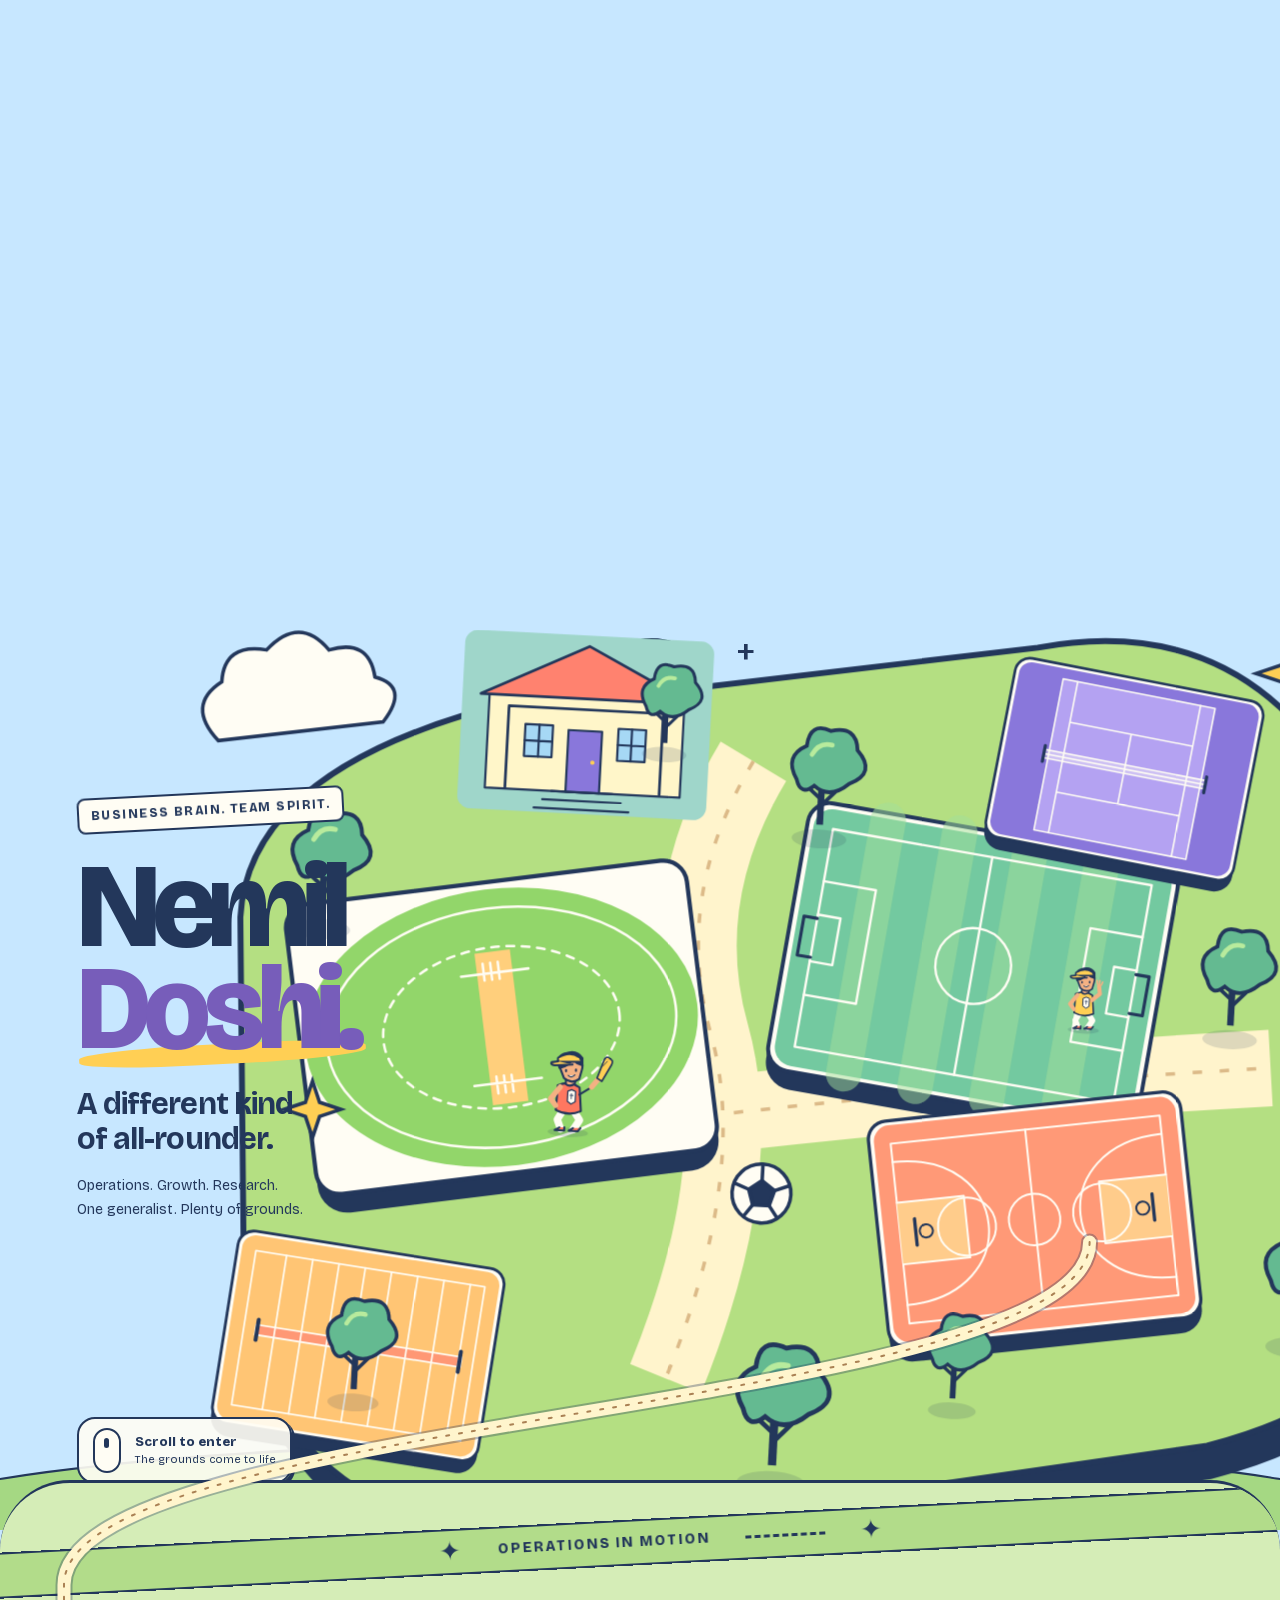
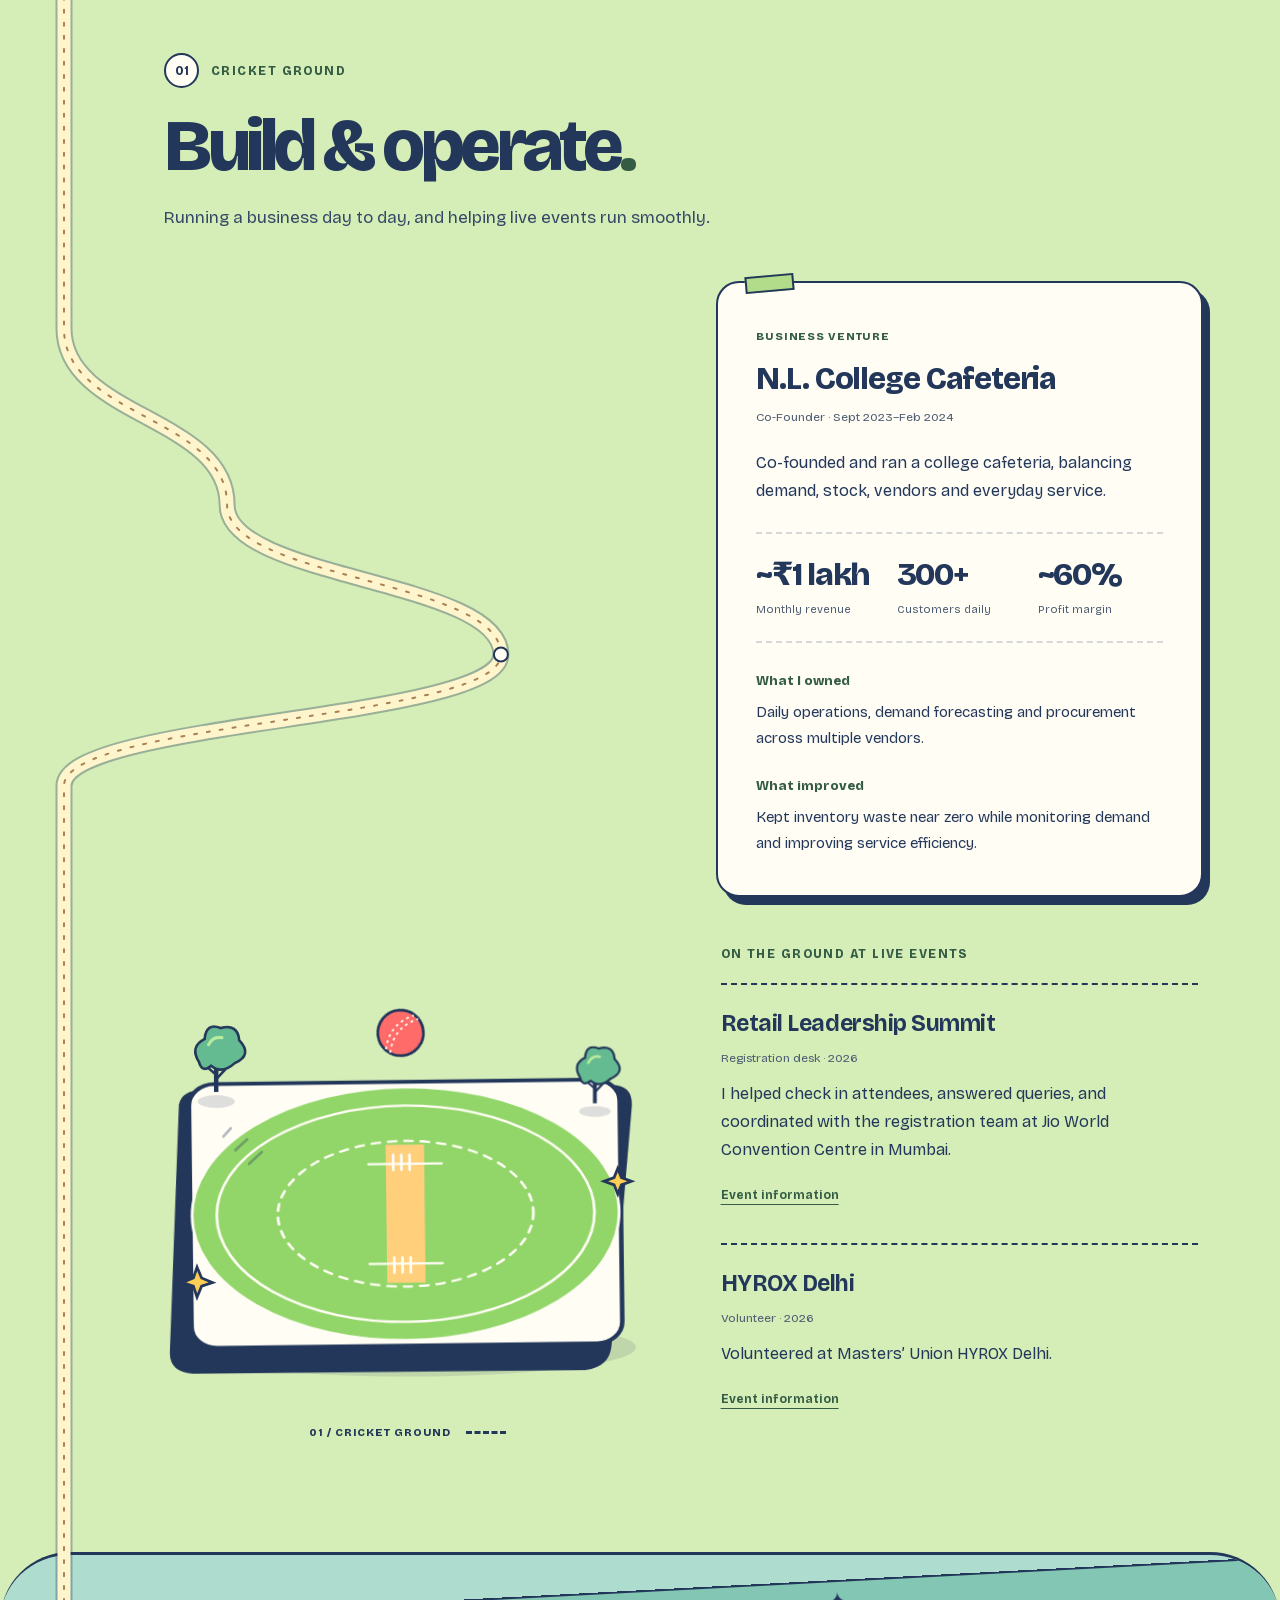
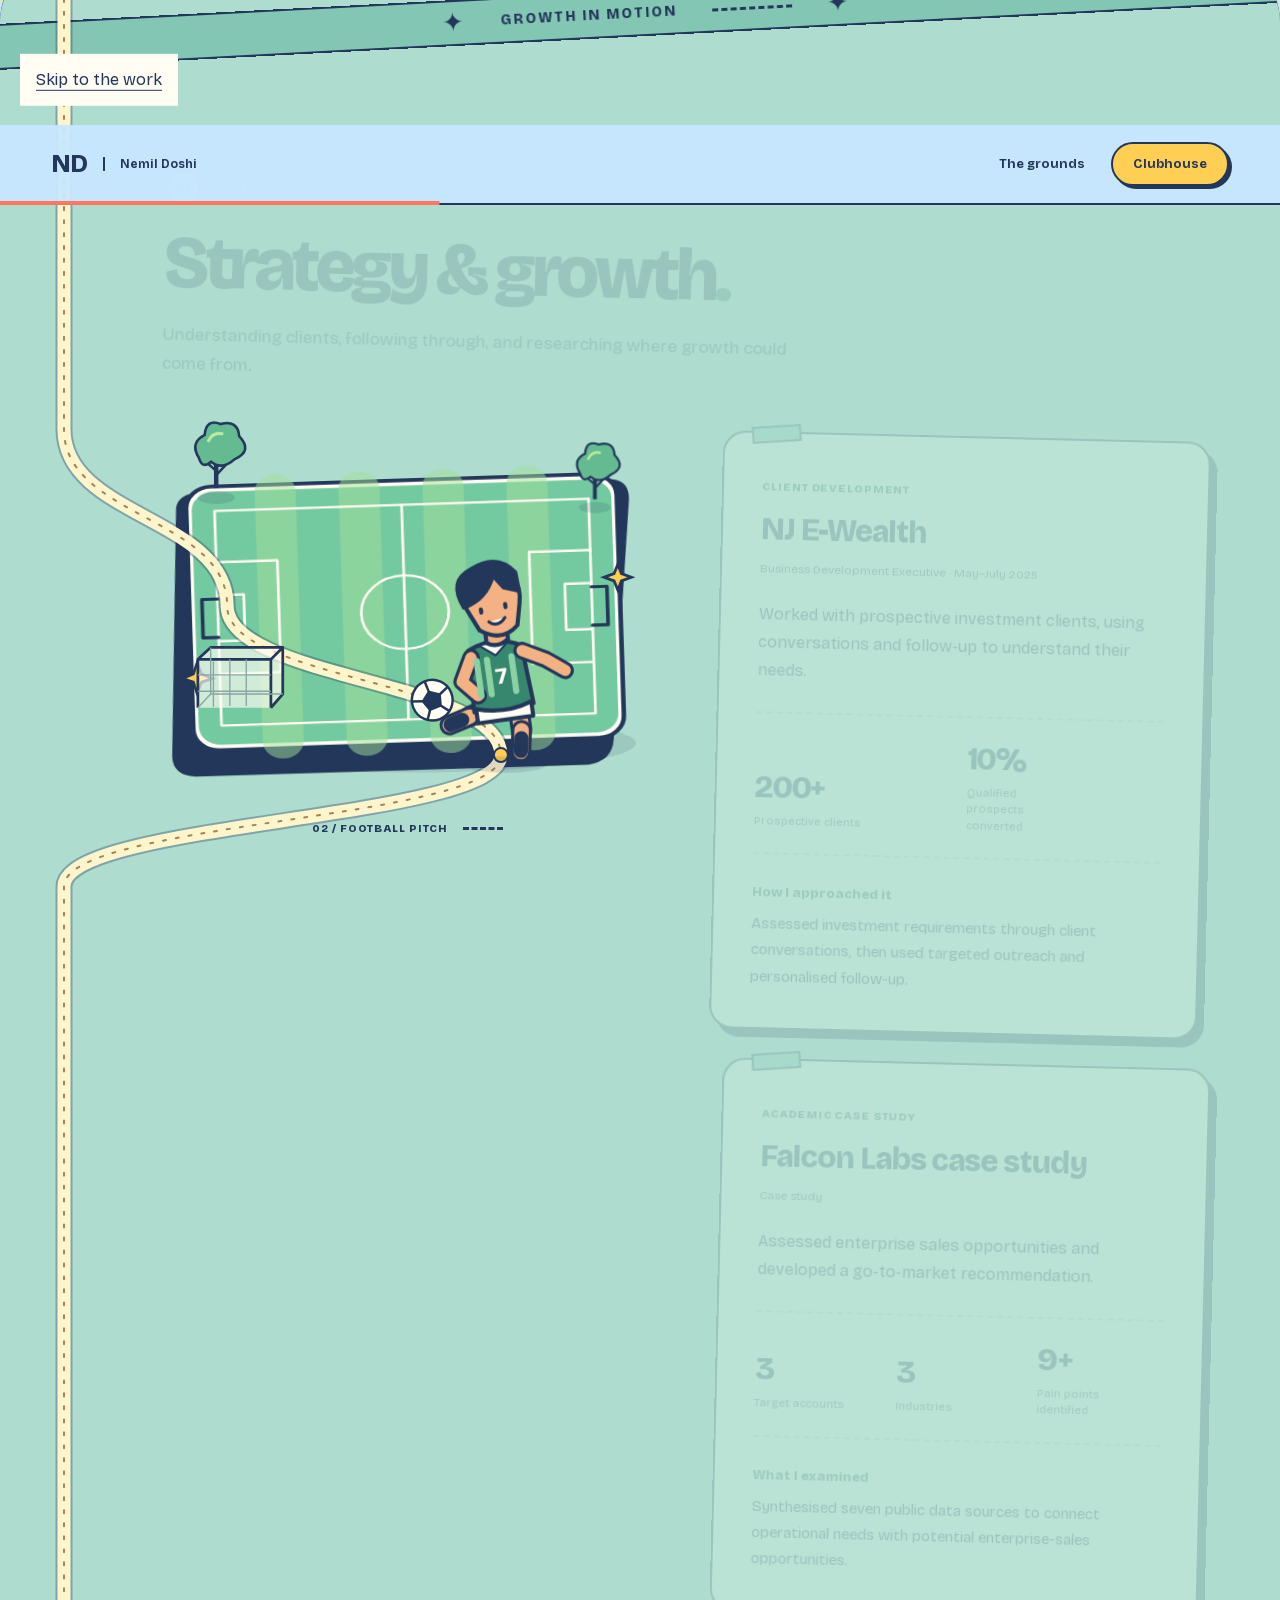
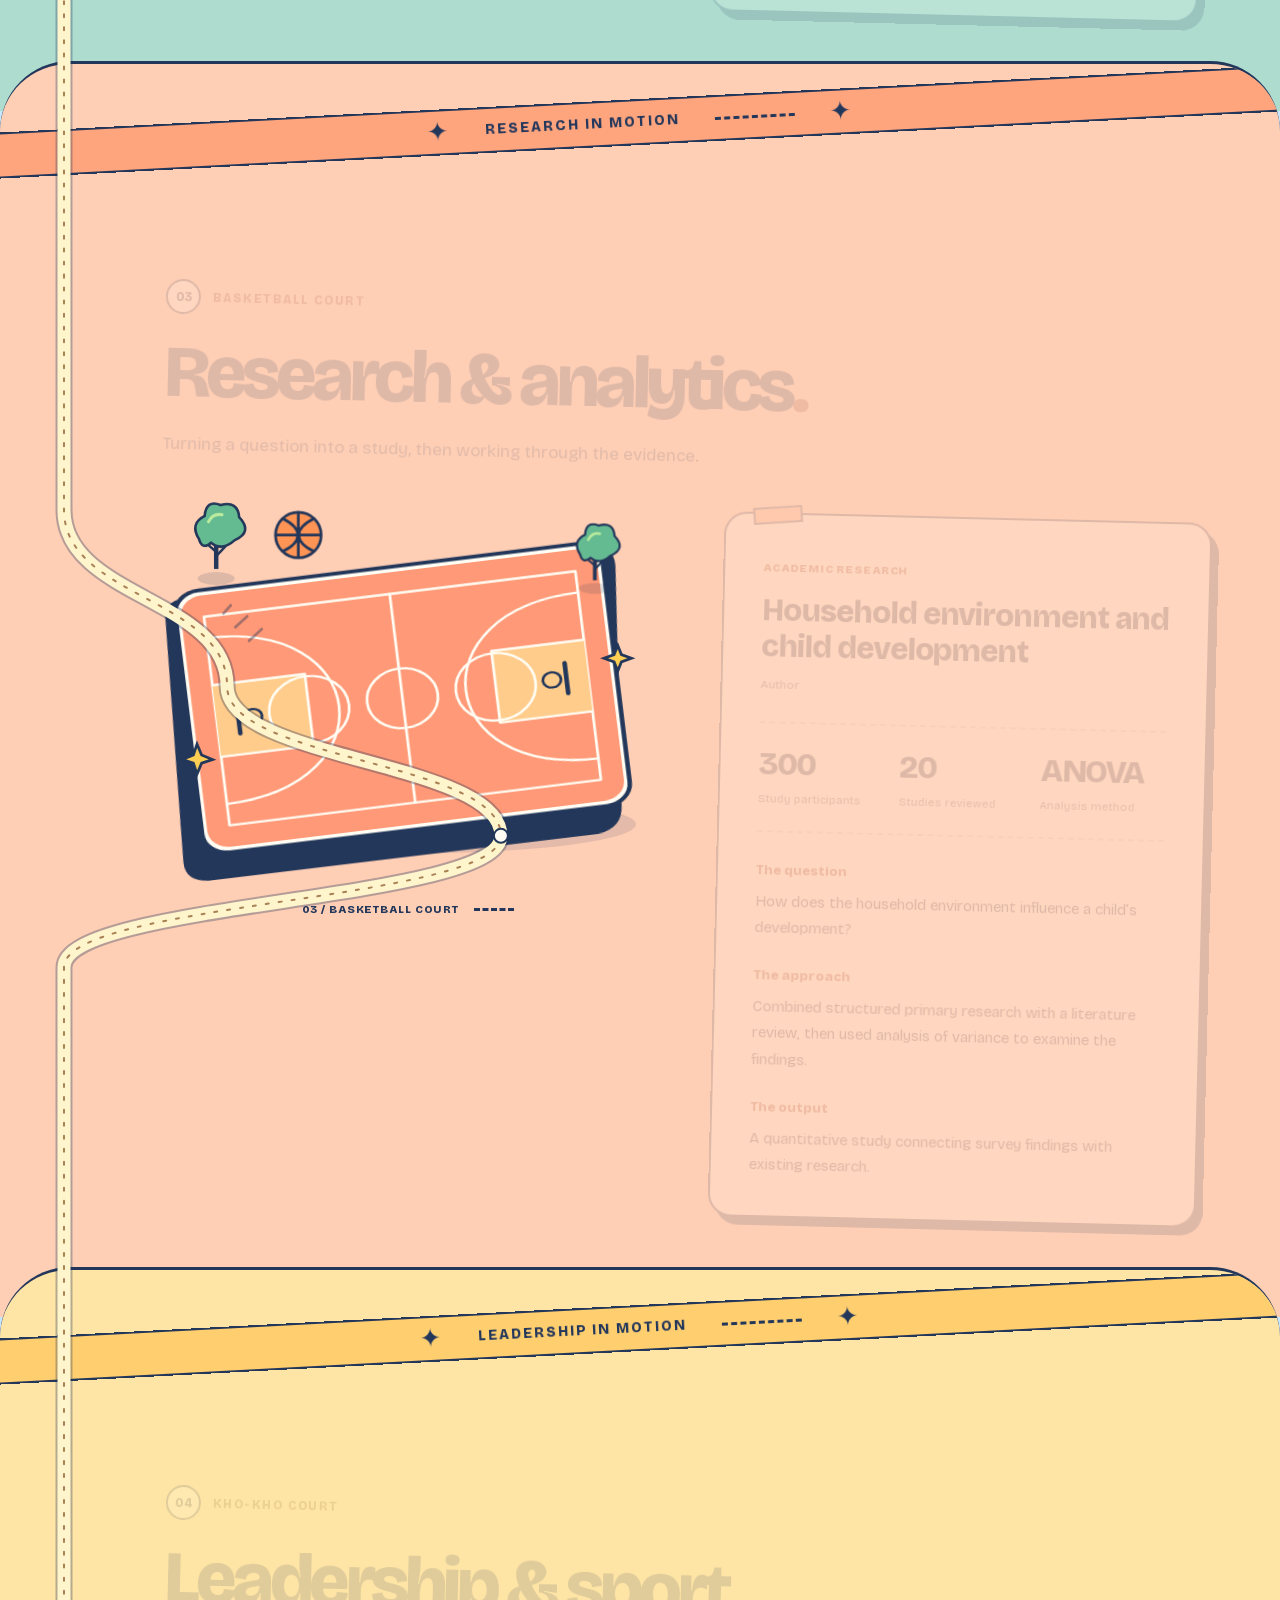
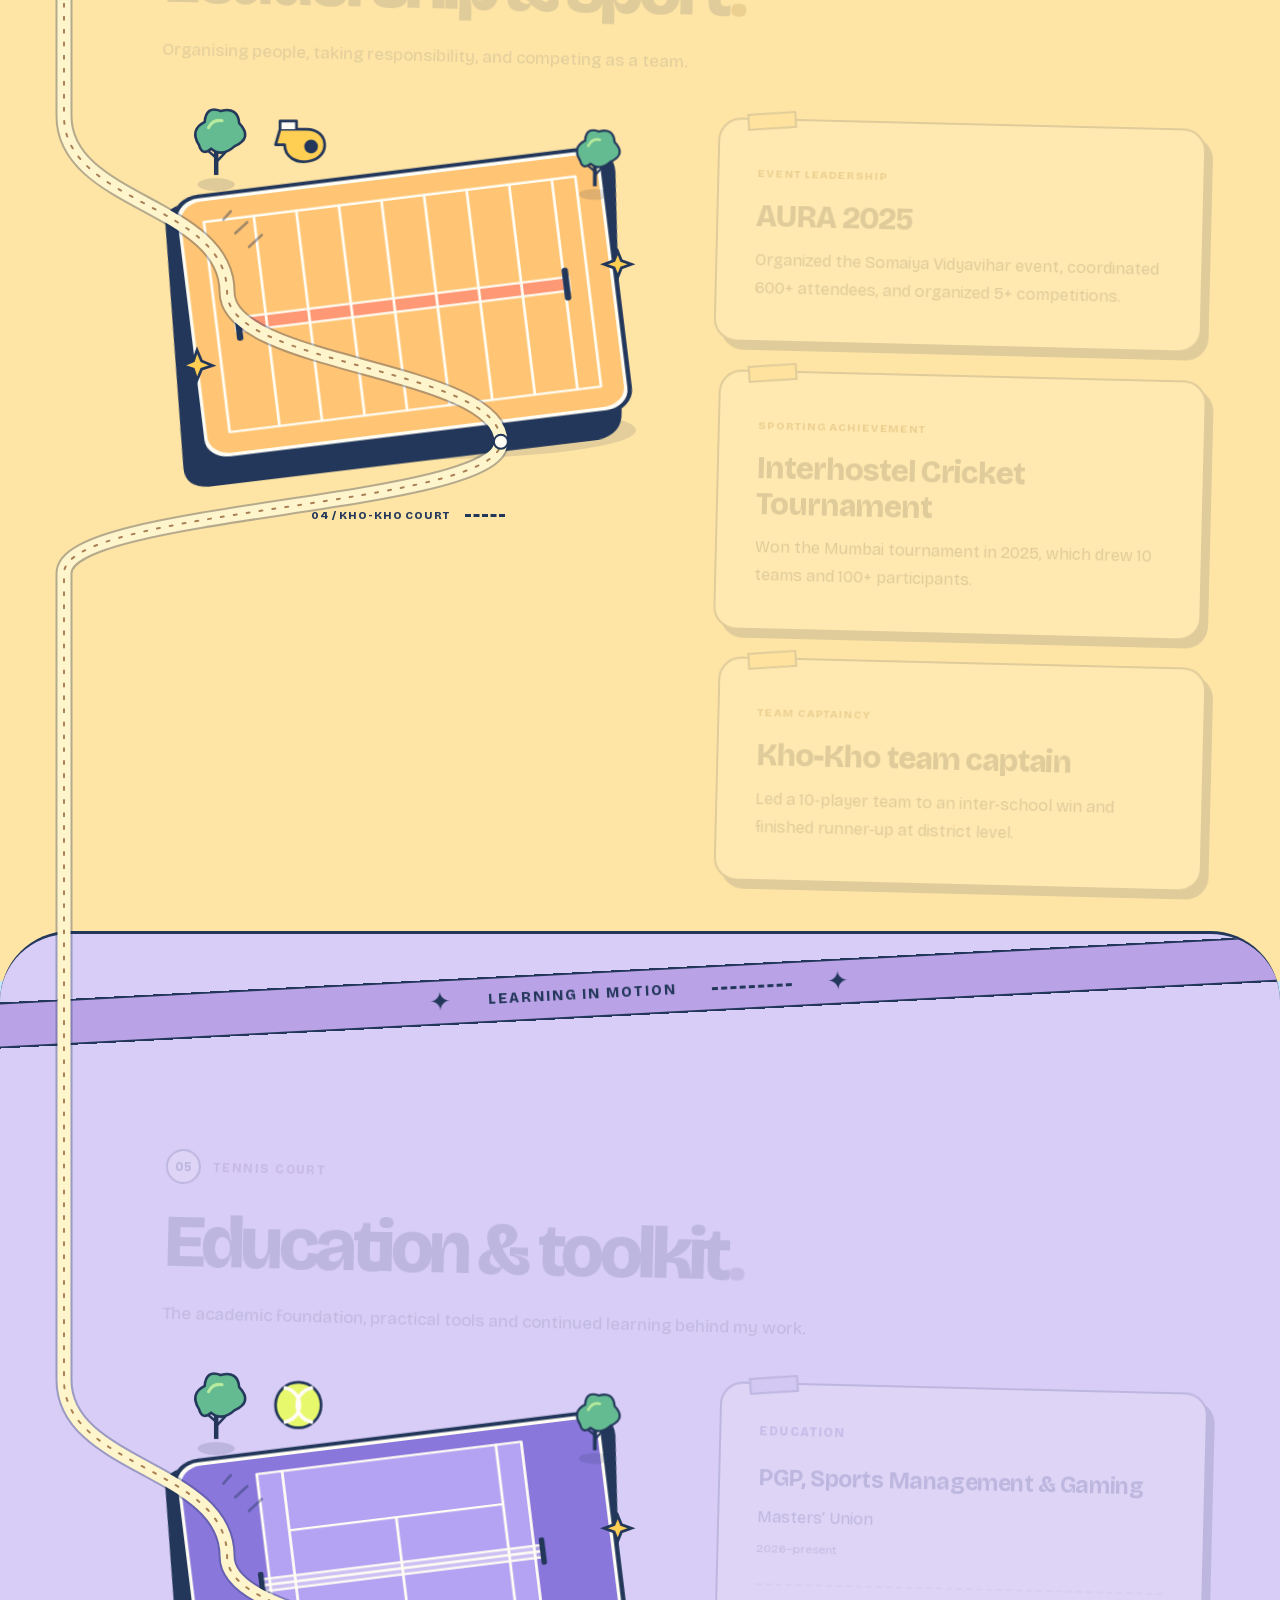
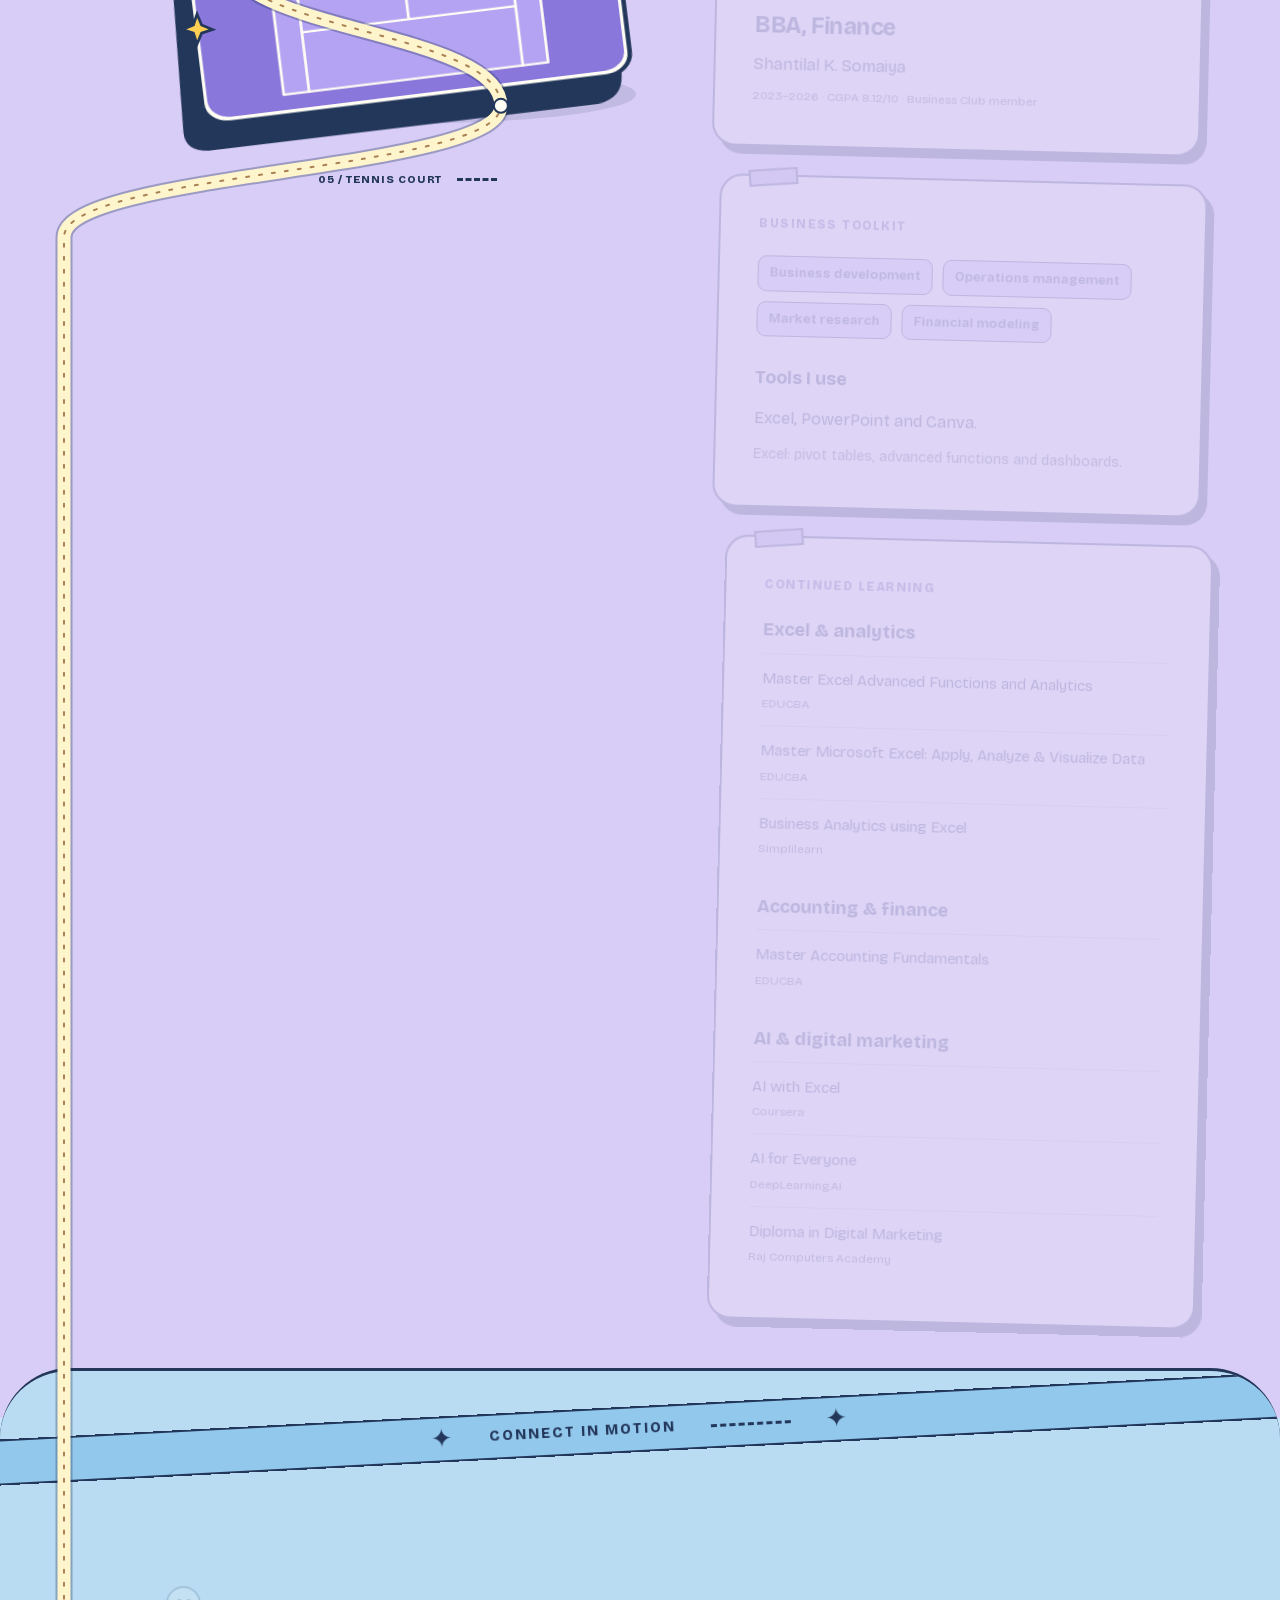
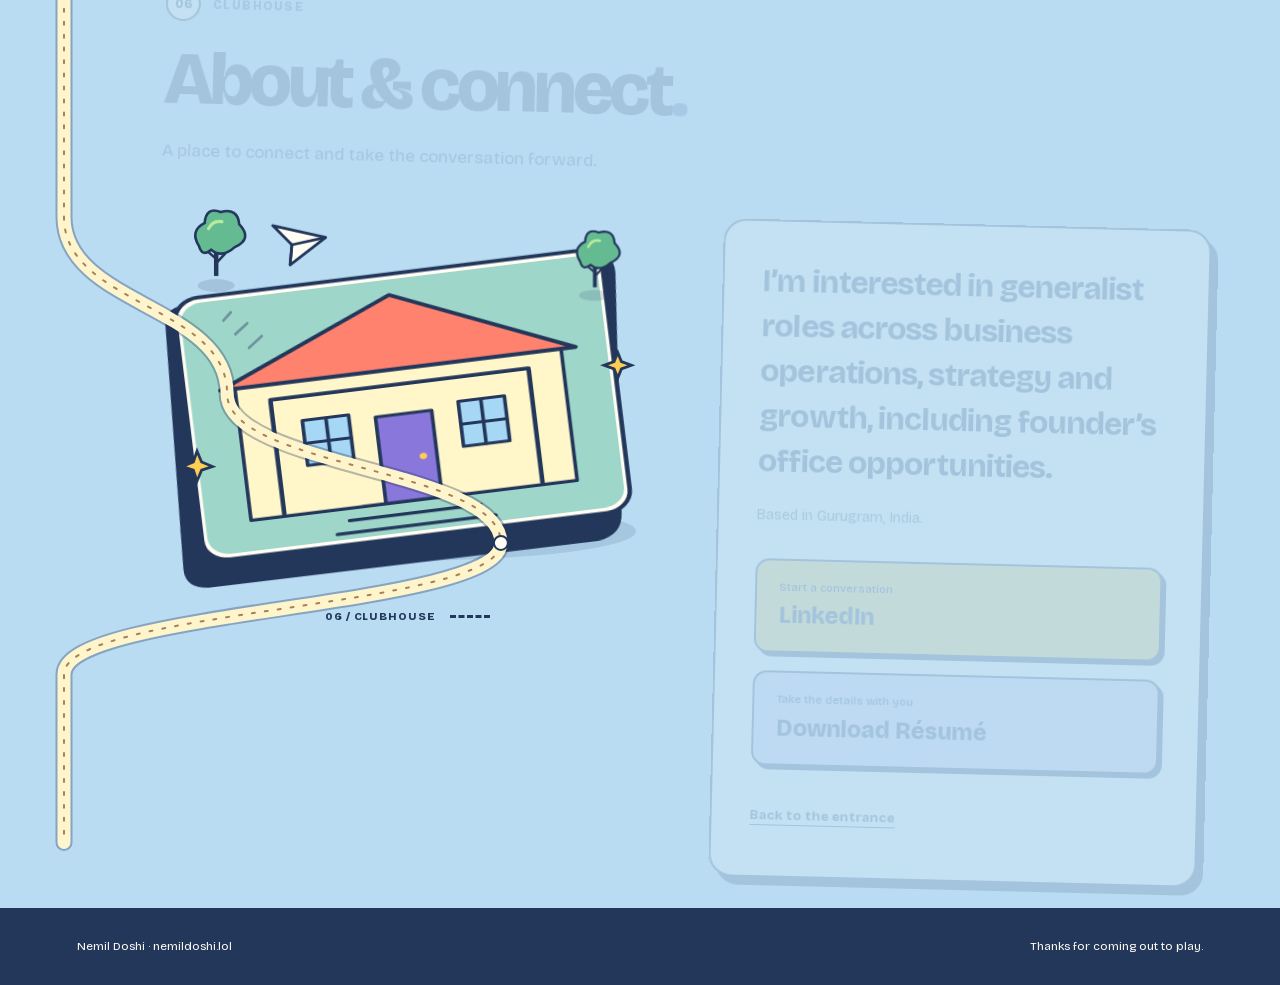
==== commit b78e8a26: "Publish complete sports actions with buffered fast scrolling" ====
--- a/index.html
+++ b/index.html
@@ -1 +1 @@
- <!doctype html><html lang="en"><head><meta charset="utf-8"><meta name="viewport" content="width=device-width,initial-scale=1,viewport-fit=cover"><meta name="robots" content="noindex"><meta name="theme-color" content="#c7e7ff"><title>Nemil Doshi · A Different Kind of All-Rounder</title><meta name="description" content="A playful, animated sports complex of Nemil Doshi’s work in operations, growth, research and leadership. Just scroll to explore."><link rel="canonical" href="https://nemildoshi.lol/"><link rel="icon" href="data:image/svg+xml,%3Csvg xmlns='http://www.w3.org/2000/svg' viewBox='0 0 64 64'%3E%3Crect width='64' height='64' rx='18' fill='%23ffcf54'/%3E%3Ctext x='32' y='43' font-family='sans-serif' font-weight='900' font-size='27' text-anchor='middle' fill='%2323375b'%3END%3C/text%3E%3C/svg%3E"><link rel="preload" href="bricolage-grotesque.woff2" as="font" type="font/woff2" crossorigin><link rel="stylesheet" href="complex.css?v=33"></head><body><a class="skip-link" href="#cricket">Skip to the work</a><header class="complex-header"><a class="brand" href="#top" aria-label="Nemil Doshi, back to the entrance">ND<span>Nemil Doshi</span></a><nav aria-label="Main navigation"><a href="#cricket">The grounds</a><a class="header-contact" href="#clubhouse">Clubhouse</a></nav><div class="scroll-progress" aria-hidden="true"><i id="page-progress"></i></div></header><main><section class="complex-hero" id="top" aria-labelledby="hero-title"><div class="hero-stage"><div class="hero-sun" aria-hidden="true"><i></i><b>+</b></div><div class="hero-copy"><p class="eyebrow">Business brain. Team spirit.</p><h1 id="hero-title">Nemil<br><span>Doshi.</span></h1><p class="hero-position">A different kind<br>of all-rounder.</p><p class="hero-description">Operations. Growth. Research.<br>One generalist. Plenty of grounds.</p></div><div class="hero-world"><svg class="campus-svg" viewBox="0 0 1080 900" fill="none" xmlns="http://www.w3.org/2000/svg" aria-hidden="true"><g class="world-cloud cloud-one" fill="#fffdf4" stroke="#23375b" stroke-width="3"><path d="M50 160Q22 130 53 110 55 77 91 83 119 53 144 83 178 73 183 106 213 114 190 144Z"/></g><g class="world-cloud cloud-two" fill="#fffdf4" stroke="#23375b" stroke-width="3"><path d="M765 60Q740 35 767 19 782-6 808 12 840-1 856 28 893 31 883 61Z"/></g><g class="campus-world"><path d="M60 363Q60 248 240 182L724 99Q894 58 990 205L1050 584Q1088 709 903 768L350 877Q147 883 82 717Z" fill="#23375b"/><path d="M55 335Q55 220 235 154L719 71Q889 30 985 177L1045 556Q1083 681 898 740L345 849Q142 855 77 689Z" fill="#b4df82" stroke="#23375b" stroke-width="5"/><path d="M483 180Q420 298 459 413T436 707M188 533Q555 458 935 417" stroke="#fff4cc" stroke-width="65"/><path d="M483 180Q420 298 459 413T436 707M188 533Q555 458 935 417" stroke="#dcba88" stroke-width="3" stroke-dasharray="8 15"/><g transform="translate(65 310) rotate(-10) scale(0.72)"><rect x="32" y="53" width="476" height="340" rx="35" fill="#23375b"/><g transform="translate(0 -12)"><rect x="32" y="38" width="476" height="344" rx="28" fill="#fffdf4" stroke="#23375b" stroke-width="5"/><g stroke="#fffdf4" stroke-width="3" stroke-linecap="round" stroke-linejoin="round"><ellipse cx="270" cy="210" rx="234" ry="165" fill="#92d66a"/><ellipse cx="270" cy="210" rx="207" ry="141"/><ellipse cx="270" cy="210" rx="140" ry="95" stroke-dasharray="9 9"/><rect x="249" y="120" width="42" height="180" fill="#ffcf7c" stroke="none"/><path d="M230 145H310M230 275H310M257 133V153M266 133V153M275 133V153M257 267V287M266 267V287M275 267V287"/></g></g></g><g transform="translate(515 190) rotate(7) scale(0.67)"><rect x="32" y="53" width="476" height="340" rx="35" fill="#23375b"/><g transform="translate(0 -12)"><rect x="32" y="38" width="476" height="344" rx="28" fill="#fffdf4" stroke="#23375b" stroke-width="5"/><g stroke="#fffdf4" stroke-width="3" stroke-linecap="round" stroke-linejoin="round"><rect x="40" y="45" width="460" height="330" rx="24" fill="#73c9a0" stroke="none"/><path d="M132 47V373M224 47V373M316 47V373M408 47V373" stroke="#a4df9b" stroke-width="45" opacity=".5"/><rect x="65" y="70" width="410" height="280"/><path d="M270 70V350M65 137H132V283H65M475 137H408V283H475M65 180H94V240H65M475 180H446V240H475"/><circle cx="270" cy="210" r="48"/><path d="M48 185H65M48 185V235H65M492 185H475M492 185V235H475" stroke="#23375b" stroke-width="4"/></g></g></g><g transform="translate(575 470) rotate(-9) scale(0.56)"><rect x="32" y="53" width="476" height="340" rx="35" fill="#23375b"/><g transform="translate(0 -12)"><rect x="32" y="38" width="476" height="344" rx="28" fill="#fffdf4" stroke="#23375b" stroke-width="5"/><g stroke="#fffdf4" stroke-width="3" stroke-linecap="round" stroke-linejoin="round"><rect x="40" y="45" width="460" height="330" rx="24" fill="#ff9977" stroke="none"/><rect x="65" y="73" width="410" height="274"/><path d="M270 73V347M65 163H167V257H65M475 163H373V257H475" fill="#ffcc8b"/><circle cx="270" cy="210" r="39"/><circle cx="167" cy="210" r="44"/><circle cx="373" cy="210" r="44"/><path d="M65 101C245 101 245 319 65 319M475 101C295 101 295 319 475 319"/><path d="M89 190V230M451 190V230" stroke="#23375b" stroke-width="5"/><circle cx="105" cy="210" r="10" stroke="#23375b"/><circle cx="435" cy="210" r="10" stroke="#23375b"/></g></g></g><g transform="translate(55 585) rotate(6) scale(0.48)"><rect x="32" y="53" width="476" height="340" rx="35" fill="#23375b"/><g transform="translate(0 -12)"><rect x="32" y="38" width="476" height="344" rx="28" fill="#fffdf4" stroke="#23375b" stroke-width="5"/><g stroke="#fffdf4" stroke-width="3" stroke-linecap="round" stroke-linejoin="round"><rect x="40" y="45" width="460" height="330" rx="24" fill="#ffc574" stroke="none"/><rect x="65" y="72" width="410" height="276"/><path d="M86 201H454V219H86Z" fill="#ff9875"/><path d="M120 72V348"/><path d="M167 72V348"/><path d="M214 72V348"/><path d="M261 72V348"/><path d="M308 72V348"/><path d="M355 72V348"/><path d="M402 72V348"/><path d="M449 72V348"/><path d="M89 192V228M451 192V228" stroke="#23375b" stroke-width="7"/></g></g></g><g transform="translate(690 65) rotate(8) scale(0.45)"><rect x="32" y="53" width="476" height="340" rx="35" fill="#23375b"/><g transform="translate(0 -12)"><rect x="32" y="38" width="476" height="344" rx="28" fill="#fffdf4" stroke="#23375b" stroke-width="5"/><g stroke="#fffdf4" stroke-width="3" stroke-linecap="round" stroke-linejoin="round"><rect x="40" y="45" width="460" height="330" rx="24" fill="#8977db" stroke="none"/><rect x="124" y="65" width="292" height="290" fill="#b4a2f2"/><path d="M152 65V355M388 65V355M152 143H388M152 277H388M270 143V277M115 210H425"/><path d="M115 202H425V218H115Z" fill="#fffdf455"/><path d="M115 195V225M425 195V225" stroke="#23375b" stroke-width="6"/></g></g></g><g transform="translate(215 60) scale(.46)"><g stroke="#fffdf4" stroke-width="3" stroke-linecap="round" stroke-linejoin="round"><rect x="40" y="45" width="460" height="330" rx="24" fill="#9fd6ca" stroke="none"/><path d="M90 160 270 77 450 160V335H90Z" fill="#fff6c9" stroke="#23375b" stroke-width="4"/><path d="M74 162 270 65 466 162Z" fill="#ff826f" stroke="#23375b" stroke-width="5"/><path d="M127 182H412M127 184V332M412 184V332" stroke="#23375b" stroke-width="5"/><path d="M239 221H301V335H239Z" fill="#8977db" stroke="#23375b" stroke-width="4"/><path d="M159 214H210V273H159ZM331 214H382V273H331Z" fill="#a6d8f5" stroke="#23375b" stroke-width="4"/><path d="M185 214V273M356 214V273M159 244H210M331 244H382M213 335H326M197 351H342M182 367H357" stroke="#23375b" stroke-width="4"/><circle cx="286" cy="279" r="4" fill="#ffcf54" stroke="none"/></g></g><g transform="translate(124 332) scale(0.85)"><ellipse cy="11" rx="29" ry="10" fill="#23375b" opacity=".15"/><path d="M0-4V-55" stroke="#23375b" stroke-width="7"/><path d="M0-31-13-42M0-24 15-40" stroke="#23375b" stroke-width="4"/><path d="M-27-51Q-42-75-18-87-16-113 7-104 34-111 36-85 58-62 29-49 9-31-8-45-22-33-27-51Z" fill="#64ba91" stroke="#23375b" stroke-width="4"/><path d="M-12-78Q-5-92 9-89" fill="none" stroke="#b8eb9d" stroke-width="5" stroke-linecap="round"/></g><g transform="translate(542 234) scale(0.8)"><ellipse cy="11" rx="29" ry="10" fill="#23375b" opacity=".15"/><path d="M0-4V-55" stroke="#23375b" stroke-width="7"/><path d="M0-31-13-42M0-24 15-40" stroke="#23375b" stroke-width="4"/><path d="M-27-51Q-42-75-18-87-16-113 7-104 34-111 36-85 58-62 29-49 9-31-8-45-22-33-27-51Z" fill="#64ba91" stroke="#23375b" stroke-width="4"/><path d="M-12-78Q-5-92 9-89" fill="none" stroke="#b8eb9d" stroke-width="5" stroke-linecap="round"/></g><g transform="translate(899 386) scale(0.8)"><ellipse cy="11" rx="29" ry="10" fill="#23375b" opacity=".15"/><path d="M0-4V-55" stroke="#23375b" stroke-width="7"/><path d="M0-31-13-42M0-24 15-40" stroke="#23375b" stroke-width="4"/><path d="M-27-51Q-42-75-18-87-16-113 7-104 34-111 36-85 58-62 29-49 9-31-8-45-22-33-27-51Z" fill="#64ba91" stroke="#23375b" stroke-width="4"/><path d="M-12-78Q-5-92 9-89" fill="none" stroke="#b8eb9d" stroke-width="5" stroke-linecap="round"/></g><g transform="translate(530 780) scale(1)"><ellipse cy="11" rx="29" ry="10" fill="#23375b" opacity=".15"/><path d="M0-4V-55" stroke="#23375b" stroke-width="7"/><path d="M0-31-13-42M0-24 15-40" stroke="#23375b" stroke-width="4"/><path d="M-27-51Q-42-75-18-87-16-113 7-104 34-111 36-85 58-62 29-49 9-31-8-45-22-33-27-51Z" fill="#64ba91" stroke="#23375b" stroke-width="4"/><path d="M-12-78Q-5-92 9-89" fill="none" stroke="#b8eb9d" stroke-width="5" stroke-linecap="round"/></g><g transform="translate(969 643) scale(0.9)"><ellipse cy="11" rx="29" ry="10" fill="#23375b" opacity=".15"/><path d="M0-4V-55" stroke="#23375b" stroke-width="7"/><path d="M0-31-13-42M0-24 15-40" stroke="#23375b" stroke-width="4"/><path d="M-27-51Q-42-75-18-87-16-113 7-104 34-111 36-85 58-62 29-49 9-31-8-45-22-33-27-51Z" fill="#64ba91" stroke="#23375b" stroke-width="4"/><path d="M-12-78Q-5-92 9-89" fill="none" stroke="#b8eb9d" stroke-width="5" stroke-linecap="round"/></g><g transform="translate(172 733) scale(0.75)"><ellipse cy="11" rx="29" ry="10" fill="#23375b" opacity=".15"/><path d="M0-4V-55" stroke="#23375b" stroke-width="7"/><path d="M0-31-13-42M0-24 15-40" stroke="#23375b" stroke-width="4"/><path d="M-27-51Q-42-75-18-87-16-113 7-104 34-111 36-85 58-62 29-49 9-31-8-45-22-33-27-51Z" fill="#64ba91" stroke="#23375b" stroke-width="4"/><path d="M-12-78Q-5-92 9-89" fill="none" stroke="#b8eb9d" stroke-width="5" stroke-linecap="round"/></g><g transform="translate(407 171) scale(0.65)"><ellipse cy="11" rx="29" ry="10" fill="#23375b" opacity=".15"/><path d="M0-4V-55" stroke="#23375b" stroke-width="7"/><path d="M0-31-13-42M0-24 15-40" stroke="#23375b" stroke-width="4"/><path d="M-27-51Q-42-75-18-87-16-113 7-104 34-111 36-85 58-62 29-49 9-31-8-45-22-33-27-51Z" fill="#64ba91" stroke="#23375b" stroke-width="4"/><path d="M-12-78Q-5-92 9-89" fill="none" stroke="#b8eb9d" stroke-width="5" stroke-linecap="round"/></g><g transform="translate(680 714) scale(0.7)"><ellipse cy="11" rx="29" ry="10" fill="#23375b" opacity=".15"/><path d="M0-4V-55" stroke="#23375b" stroke-width="7"/><path d="M0-31-13-42M0-24 15-40" stroke="#23375b" stroke-width="4"/><path d="M-27-51Q-42-75-18-87-16-113 7-104 34-111 36-85 58-62 29-49 9-31-8-45-22-33-27-51Z" fill="#64ba91" stroke="#23375b" stroke-width="4"/><path d="M-12-78Q-5-92 9-89" fill="none" stroke="#b8eb9d" stroke-width="5" stroke-linecap="round"/></g><g transform="translate(340 500) scale(.35)"><g transform="translate(0 0) scale(1)" stroke="#23375b" stroke-width="5" stroke-linecap="round" stroke-linejoin="round"><ellipse cx="6" cy="8" rx="49" ry="11" fill="#23375b" opacity=".15" stroke="none"/><g class="toon-body"><g class="leg-back"><path d="M17-46 33-23 19 0" fill="none" stroke="#fffdf4" stroke-width="18"/><path d="M18-3 8 4H30L36-4" fill="#ff7760"/></g><g class="leg-front"><path d="M-9-44-21-22-12 0" fill="none" stroke="#fffdf4" stroke-width="18"/><path d="M-15-3-26 4H-3V-4" fill="#ff7760"/></g><path d="M-24-105Q5-119 29-102L35-45Q5-30-26-45Z" fill="#ff7760"/><path d="M-18-101-40-72-27-56" fill="none" stroke="#f4b183" stroke-width="13"/><g class="bat-arm"><path d="M29-85 59-105"/><path d="M58-105 72-123" stroke="#f4b183" stroke-width="13"/><path d="M70-127 85-172Q90-183 99-176L104-172Q107-169 103-160L82-120Z" fill="#ffcf54" stroke-width="4"/><path d="M82-156 93-169" stroke-width="2"/></g><path d="M-5-121V-109Q5-101 17-111V-123" fill="#f4b183"/><path d="M-21-148Q-19-177 9-176 39-174 32-144L27-123Q10-108-10-123Z" fill="#f4b183"/><path d="M-22-147Q-34-175-10-183 17-195 32-174L33-156 19-161 10-174Q1-152-22-147Z" fill="#23375b"/><path d="M-27-171Q0-191 25-175L32-165-27-162Z" fill="#ffcf54"/><path d="M-26-163-42-160Q-46-155-34-153L9-157" fill="#ffcf54"/><path d="M-6-143V-140M18-145V-142"/><path d="M0-130Q8-123 16-132" fill="#fffdf4" stroke-width="3"/><path d="M1-92 10-96 20-92V-67L10-61 1-67Z" fill="#fffdf4" stroke-width="3"/><path d="M7-82H14M10-86V-74" stroke-width="2"/></g></g></g><g transform="translate(773 391) scale(.27)"><g transform="translate(0 0) scale(1)" stroke="#23375b" stroke-width="5" stroke-linecap="round" stroke-linejoin="round"><ellipse cx="6" cy="8" rx="49" ry="11" fill="#23375b" opacity=".15" stroke="none"/><g class="toon-body"><g class="leg-back"><path d="M17-46 33-23 19 0" fill="none" stroke="#fffdf4" stroke-width="18"/><path d="M18-3 8 4H30L36-4" fill="#ff7760"/></g><g class="leg-front"><path d="M-9-44-21-22-12 0" fill="none" stroke="#fffdf4" stroke-width="18"/><path d="M-15-3-26 4H-3V-4" fill="#ff7760"/></g><path d="M-24-105Q5-119 29-102L35-45Q5-30-26-45Z" fill="#ffcf54"/><path d="M-18-101-40-72-27-56" fill="none" stroke="#f4b183" stroke-width="13"/><g class="bat-arm"><path d="M28-87 52-108 48-133" stroke="#f4b183" stroke-width="13"/><path d="M43-138 41-150M49-137 50-150M55-136 59-146" stroke="#f4b183" stroke-width="5"/></g><path d="M-5-121V-109Q5-101 17-111V-123" fill="#f4b183"/><path d="M-21-148Q-19-177 9-176 39-174 32-144L27-123Q10-108-10-123Z" fill="#f4b183"/><path d="M-22-147Q-34-175-10-183 17-195 32-174L33-156 19-161 10-174Q1-152-22-147Z" fill="#23375b"/><path d="M-27-171Q0-191 25-175L32-165-27-162Z" fill="#ffcf54"/><path d="M-26-163-42-160Q-46-155-34-153L9-157" fill="#ffcf54"/><path d="M-6-143V-140M18-145V-142"/><path d="M0-130Q8-123 16-132" fill="#fffdf4" stroke-width="3"/><path d="M1-92 10-96 20-92V-67L10-61 1-67Z" fill="#fffdf4" stroke-width="3"/><path d="M7-82H14M10-86V-74" stroke-width="2"/></g></g></g><g class="campus-ball" transform="translate(509 546)" stroke="#23375b" stroke-width="3"><circle r="25" fill="#fffdf4"/><path d="M0-11 11-3 7 10H-7L-11-3Z" fill="#23375b"/><path d="M0-11V-25M11-3 24-8M7 10 15 21M-7 10-15 21M-11-3-24-8" fill="none"/></g></g><circle id="journey-origin" cx="790" cy="835" r="1" fill="transparent"/><g class="world-spark" fill="#ffcf54" stroke="#23375b" stroke-width="3"><path d="m955 95 8-24 8 24 24 8-24 8-8 24-8-24-24-8ZM124 467l6-18 6 18 18 6-18 6-6 18-6-18-18-6Z"/></g></svg></div><a class="hero-scroll" href="#cricket"><span class="scroll-capsule" aria-hidden="true"><i></i></span><span>Scroll to enter<br><small>The grounds come to life</small></span></a><div class="hero-horizon" aria-hidden="true"></div></div></section><div id="grounds" class="grounds-anchor"></div><section class="zone zone-cricket" id="cricket" aria-labelledby="title-cricket" style="--accent:#345c45"><div class="zone-bridge" aria-hidden="true"><span>Operations in motion</span><i></i></div><div class="zone-inner"><header class="zone-head" data-reveal><p class="eyebrow"><span>01</span> Cricket ground</p><h2 id="title-cricket">Build &amp; operate<span class="heading-dot">.</span></h2><p class="zone-description">Running a business day to day, and helping live events run smoothly.</p></header><div class="zone-layout"><div class="venue-art" aria-hidden="true"><div class="court-graphic"><svg viewBox="0 0 600 480" fill="none" xmlns="http://www.w3.org/2000/svg" aria-hidden="true"><ellipse cx="300" cy="397" rx="250" ry="32" fill="#23375b" opacity=".12"/><g class="court-deck"><path d="M51 116Q54 100 78 100H525Q550 100 547 126L522 385Q520 409 493 412L63 411Q36 409 38 385Z" fill="#23375b"/><g transform="translate(28 62) scale(1 .84)"><rect x="34" y="38" width="472" height="344" rx="28" fill="#fffdf4" stroke="#23375b" stroke-width="5"/><g stroke="#fffdf4" stroke-width="3" stroke-linecap="round" stroke-linejoin="round"><ellipse cx="270" cy="210" rx="234" ry="165" fill="#92d66a"/><ellipse cx="270" cy="210" rx="207" ry="141"/><ellipse cx="270" cy="210" rx="140" ry="95" stroke-dasharray="9 9"/><rect x="249" y="120" width="42" height="180" fill="#ffcf7c" stroke="none"/><path d="M230 145H310M230 275H310M257 133V153M266 133V153M275 133V153M257 267V287M266 267V287M275 267V287"/></g></g></g><g transform="translate(90 120) scale(0.7)"><ellipse cy="11" rx="29" ry="10" fill="#23375b" opacity=".15"/><path d="M0-4V-55" stroke="#23375b" stroke-width="7"/><path d="M0-31-13-42M0-24 15-40" stroke="#23375b" stroke-width="4"/><path d="M-27-51Q-42-75-18-87-16-113 7-104 34-111 36-85 58-62 29-49 9-31-8-45-22-33-27-51Z" fill="#64ba91" stroke="#23375b" stroke-width="4"/><path d="M-12-78Q-5-92 9-89" fill="none" stroke="#b8eb9d" stroke-width="5" stroke-linecap="round"/></g><g transform="translate(505 132) scale(0.6)"><ellipse cy="11" rx="29" ry="10" fill="#23375b" opacity=".15"/><path d="M0-4V-55" stroke="#23375b" stroke-width="7"/><path d="M0-31-13-42M0-24 15-40" stroke="#23375b" stroke-width="4"/><path d="M-27-51Q-42-75-18-87-16-113 7-104 34-111 36-85 58-62 29-49 9-31-8-45-22-33-27-51Z" fill="#64ba91" stroke="#23375b" stroke-width="4"/><path d="M-12-78Q-5-92 9-89" fill="none" stroke="#b8eb9d" stroke-width="5" stroke-linecap="round"/></g><g class="shot-trail" stroke="#23375b" stroke-width="3" stroke-linecap="round" opacity=".45"><path d="M126 196 140 183M111 181 124 169M98 166 106 157"/></g><g class="shot-ball" stroke="#23375b" stroke-width="3" stroke-linejoin="round"><circle r="25" fill="#ff6b69"/><path d="M-5-24C5-8 5 8-5 24M1-24C11-8 11 8 1 24" fill="none" stroke="#fffdf4" stroke-width="2" stroke-dasharray="3 4"/></g><g fill="#ffcf54" stroke="#23375b" stroke-width="3"><path d="m65 321 4-12 5 12 12 5-12 4-5 12-4-12-12-4ZM526 211l4-10 4 10 11 4-11 4-4 10-4-10-11-4Z"/></g></svg></div><div class="art-caption"><span>01 / Cricket ground</span><i></i></div></div><div class="zone-copy"><article class="project-card hero-project" id="college-cafeteria" data-reveal><div class="card-top"><span class="card-kind">Business venture</span></div><h3>N.L. College Cafeteria</h3><p class="project-meta">Co-Founder · Sept 2023–Feb 2024</p><p>Co-founded and ran a college cafeteria, balancing demand, stock, vendors and everyday service.</p><dl class="proof-grid"><div><dt>Monthly revenue</dt><dd>~₹1 lakh</dd></div><div><dt>Customers daily</dt><dd>300+</dd></div><div><dt>Profit margin</dt><dd>~60%</dd></div></dl><div class="work-notes"><h4>What I owned</h4><p>Daily operations, demand forecasting and procurement across multiple vendors.</p><h4>What improved</h4><p>Kept inventory waste near zero while monitoring demand and improving service efficiency.</p></div></article><div class="supporting-work" data-reveal><p class="section-label">On the ground at live events</p><article class="support-card" id="retail-summit"><h3>Retail Leadership Summit</h3><p class="project-meta">Registration desk · 2026</p><p>I helped check in attendees, answered queries, and coordinated with the registration team at Jio World Convention Centre in Mumbai.</p><a class="source-link" href="https://storai.rai.net.in/storai-magazine-edition/gold-rush" target="_blank" rel="noopener noreferrer">Event information <span aria-hidden="true">↗</span></a></article><article class="support-card" id="hyrox"><h3>HYROX Delhi</h3><p class="project-meta">Volunteer · 2026</p><p>Volunteered at Masters’ Union HYROX Delhi.</p><a class="source-link" href="https://support.hyrox.com/?country=IN&amp;event=delhi__24._jul._-_26._jul._2026&amp;hasEvents=1" target="_blank" rel="noopener noreferrer">Event information <span aria-hidden="true">↗</span></a></article></div></div></div></div></section><section class="zone zone-football" id="football" aria-labelledby="title-football" style="--accent:#2d685d"><div class="zone-bridge" aria-hidden="true"><span>Growth in motion</span><i></i></div><div class="zone-inner"><header class="zone-head" data-reveal><p class="eyebrow"><span>02</span> Football pitch</p><h2 id="title-football">Strategy &amp; growth<span class="heading-dot">.</span></h2><p class="zone-description">Understanding clients, following through, and researching where growth could come from.</p></header><div class="zone-layout"><div class="venue-art" aria-hidden="true"><div class="court-graphic"><svg viewBox="0 0 600 480" fill="none" xmlns="http://www.w3.org/2000/svg" aria-hidden="true"><ellipse cx="300" cy="397" rx="250" ry="32" fill="#23375b" opacity=".12"/><g class="court-deck"><path d="M51 116Q54 100 78 100H525Q550 100 547 126L522 385Q520 409 493 412L63 411Q36 409 38 385Z" fill="#23375b"/><g transform="translate(28 62) scale(1 .84)"><rect x="34" y="38" width="472" height="344" rx="28" fill="#fffdf4" stroke="#23375b" stroke-width="5"/><g stroke="#fffdf4" stroke-width="3" stroke-linecap="round" stroke-linejoin="round"><rect x="40" y="45" width="460" height="330" rx="24" fill="#73c9a0" stroke="none"/><path d="M132 47V373M224 47V373M316 47V373M408 47V373" stroke="#a4df9b" stroke-width="45" opacity=".5"/><rect x="65" y="70" width="410" height="280"/><path d="M270 70V350M65 137H132V283H65M475 137H408V283H475M65 180H94V240H65M475 180H446V240H475"/><circle cx="270" cy="210" r="48"/><path d="M48 185H65M48 185V235H65M492 185H475M492 185V235H475" stroke="#23375b" stroke-width="4"/></g></g></g><g transform="translate(90 120) scale(0.7)"><ellipse cy="11" rx="29" ry="10" fill="#23375b" opacity=".15"/><path d="M0-4V-55" stroke="#23375b" stroke-width="7"/><path d="M0-31-13-42M0-24 15-40" stroke="#23375b" stroke-width="4"/><path d="M-27-51Q-42-75-18-87-16-113 7-104 34-111 36-85 58-62 29-49 9-31-8-45-22-33-27-51Z" fill="#64ba91" stroke="#23375b" stroke-width="4"/><path d="M-12-78Q-5-92 9-89" fill="none" stroke="#b8eb9d" stroke-width="5" stroke-linecap="round"/></g><g transform="translate(505 132) scale(0.6)"><ellipse cy="11" rx="29" ry="10" fill="#23375b" opacity=".15"/><path d="M0-4V-55" stroke="#23375b" stroke-width="7"/><path d="M0-31-13-42M0-24 15-40" stroke="#23375b" stroke-width="4"/><path d="M-27-51Q-42-75-18-87-16-113 7-104 34-111 36-85 58-62 29-49 9-31-8-45-22-33-27-51Z" fill="#64ba91" stroke="#23375b" stroke-width="4"/><path d="M-12-78Q-5-92 9-89" fill="none" stroke="#b8eb9d" stroke-width="5" stroke-linecap="round"/></g><g class="shot-trail" stroke="#23375b" stroke-width="3" stroke-linecap="round" opacity=".45"><path d="M126 196 140 183M111 181 124 169M98 166 106 157"/></g><g class="shot-ball" stroke="#23375b" stroke-width="3" stroke-linejoin="round"><circle r="25" fill="#fffdf4"/><path d="M0-11 11-3 7 10H-7L-11-3Z" fill="#23375b"/><path d="M0-11V-25M11-3 24-8M7 10 15 21M-7 10-15 21M-11-3-24-8" fill="none"/></g><g fill="#ffcf54" stroke="#23375b" stroke-width="3"><path d="m65 321 4-12 5 12 12 5-12 4-5 12-4-12-12-4ZM526 211l4-10 4 10 11 4-11 4-4 10-4-10-11-4Z"/></g></svg></div><div class="art-caption"><span>02 / Football pitch</span><i></i></div></div><div class="zone-copy"><article class="project-card " id="nj-group" data-reveal><div class="card-top"><span class="card-kind">Client development</span></div><h3>NJ E-Wealth</h3><p class="project-meta">Business Development Executive · May–July 2025</p><p>Worked with prospective investment clients, using conversations and follow-up to understand their needs.</p><dl class="proof-grid"><div><dt>Prospective clients</dt><dd>200+</dd></div><div><dt>Qualified prospects converted</dt><dd>10%</dd></div></dl><div class="work-notes"><h4>How I approached it</h4><p>Assessed investment requirements through client conversations, then used targeted outreach and personalised follow-up.</p></div></article><article class="project-card " id="falcon-labs" data-reveal><div class="card-top"><span class="card-kind">Academic case study</span></div><h3>Falcon Labs case study</h3><p class="project-meta">Case study</p><p>Assessed enterprise sales opportunities and developed a go-to-market recommendation.</p><dl class="proof-grid"><div><dt>Target accounts</dt><dd>3</dd></div><div><dt>Industries</dt><dd>3</dd></div><div><dt>Pain points identified</dt><dd>9+</dd></div></dl><div class="work-notes"><h4>What I examined</h4><p>Synthesised seven public data sources to connect operational needs with potential enterprise-sales opportunities.</p></div></article></div></div></div></section><section class="zone zone-basketball" id="basketball" aria-labelledby="title-basketball" style="--accent:#914631"><div class="zone-bridge" aria-hidden="true"><span>Research in motion</span><i></i></div><div class="zone-inner"><header class="zone-head" data-reveal><p class="eyebrow"><span>03</span> Basketball court</p><h2 id="title-basketball">Research &amp; analytics<span class="heading-dot">.</span></h2><p class="zone-description">Turning a question into a study, then working through the evidence.</p></header><div class="zone-layout"><div class="venue-art" aria-hidden="true"><div class="court-graphic"><svg viewBox="0 0 600 480" fill="none" xmlns="http://www.w3.org/2000/svg" aria-hidden="true"><ellipse cx="300" cy="397" rx="250" ry="32" fill="#23375b" opacity=".12"/><g class="court-deck"><path d="M51 116Q54 100 78 100H525Q550 100 547 126L522 385Q520 409 493 412L63 411Q36 409 38 385Z" fill="#23375b"/><g transform="translate(28 62) scale(1 .84)"><rect x="34" y="38" width="472" height="344" rx="28" fill="#fffdf4" stroke="#23375b" stroke-width="5"/><g stroke="#fffdf4" stroke-width="3" stroke-linecap="round" stroke-linejoin="round"><rect x="40" y="45" width="460" height="330" rx="24" fill="#ff9977" stroke="none"/><rect x="65" y="73" width="410" height="274"/><path d="M270 73V347M65 163H167V257H65M475 163H373V257H475" fill="#ffcc8b"/><circle cx="270" cy="210" r="39"/><circle cx="167" cy="210" r="44"/><circle cx="373" cy="210" r="44"/><path d="M65 101C245 101 245 319 65 319M475 101C295 101 295 319 475 319"/><path d="M89 190V230M451 190V230" stroke="#23375b" stroke-width="5"/><circle cx="105" cy="210" r="10" stroke="#23375b"/><circle cx="435" cy="210" r="10" stroke="#23375b"/></g></g></g><g transform="translate(90 120) scale(0.7)"><ellipse cy="11" rx="29" ry="10" fill="#23375b" opacity=".15"/><path d="M0-4V-55" stroke="#23375b" stroke-width="7"/><path d="M0-31-13-42M0-24 15-40" stroke="#23375b" stroke-width="4"/><path d="M-27-51Q-42-75-18-87-16-113 7-104 34-111 36-85 58-62 29-49 9-31-8-45-22-33-27-51Z" fill="#64ba91" stroke="#23375b" stroke-width="4"/><path d="M-12-78Q-5-92 9-89" fill="none" stroke="#b8eb9d" stroke-width="5" stroke-linecap="round"/></g><g transform="translate(505 132) scale(0.6)"><ellipse cy="11" rx="29" ry="10" fill="#23375b" opacity=".15"/><path d="M0-4V-55" stroke="#23375b" stroke-width="7"/><path d="M0-31-13-42M0-24 15-40" stroke="#23375b" stroke-width="4"/><path d="M-27-51Q-42-75-18-87-16-113 7-104 34-111 36-85 58-62 29-49 9-31-8-45-22-33-27-51Z" fill="#64ba91" stroke="#23375b" stroke-width="4"/><path d="M-12-78Q-5-92 9-89" fill="none" stroke="#b8eb9d" stroke-width="5" stroke-linecap="round"/></g><g class="shot-trail" stroke="#23375b" stroke-width="3" stroke-linecap="round" opacity=".45"><path d="M126 196 140 183M111 181 124 169M98 166 106 157"/></g><g class="shot-ball" stroke="#23375b" stroke-width="3" stroke-linejoin="round"><circle r="25" fill="#ff9455"/><path d="M-25 0H25M0-25V25M-17-18C5-7 5 7-17 18M17-18C-5-7-5 7 17 18" fill="none"/></g><g fill="#ffcf54" stroke="#23375b" stroke-width="3"><path d="m65 321 4-12 5 12 12 5-12 4-5 12-4-12-12-4ZM526 211l4-10 4 10 11 4-11 4-4 10-4-10-11-4Z"/></g></svg></div><div class="art-caption"><span>03 / Basketball court</span><i></i></div></div><div class="zone-copy"><article class="project-card " id="household-research" data-reveal><div class="card-top"><span class="card-kind">Academic research</span></div><h3>Household environment and child development</h3><p class="project-meta">Author</p><dl class="proof-grid"><div><dt>Study participants</dt><dd>300</dd></div><div><dt>Studies reviewed</dt><dd>20</dd></div><div><dt>Analysis method</dt><dd>ANOVA</dd></div></dl><div class="work-notes"><h4>The question</h4><p>How does the household environment influence a child’s development?</p><h4>The approach</h4><p>Combined structured primary research with a literature review, then used analysis of variance to examine the findings.</p><h4>The output</h4><p>A quantitative study connecting survey findings with existing research.</p></div></article></div></div></div></section><section class="zone zone-kho-kho" id="kho-kho" aria-labelledby="title-kho-kho" style="--accent:#7c571e"><div class="zone-bridge" aria-hidden="true"><span>Leadership in motion</span><i></i></div><div class="zone-inner"><header class="zone-head" data-reveal><p class="eyebrow"><span>04</span> Kho-Kho court</p><h2 id="title-kho-kho">Leadership &amp; sport<span class="heading-dot">.</span></h2><p class="zone-description">Organising people, taking responsibility, and competing as a team.</p></header><div class="zone-layout"><div class="venue-art" aria-hidden="true"><div class="court-graphic"><svg viewBox="0 0 600 480" fill="none" xmlns="http://www.w3.org/2000/svg" aria-hidden="true"><ellipse cx="300" cy="397" rx="250" ry="32" fill="#23375b" opacity=".12"/><g class="court-deck"><path d="M51 116Q54 100 78 100H525Q550 100 547 126L522 385Q520 409 493 412L63 411Q36 409 38 385Z" fill="#23375b"/><g transform="translate(28 62) scale(1 .84)"><rect x="34" y="38" width="472" height="344" rx="28" fill="#fffdf4" stroke="#23375b" stroke-width="5"/><g stroke="#fffdf4" stroke-width="3" stroke-linecap="round" stroke-linejoin="round"><rect x="40" y="45" width="460" height="330" rx="24" fill="#ffc574" stroke="none"/><rect x="65" y="72" width="410" height="276"/><path d="M86 201H454V219H86Z" fill="#ff9875"/><path d="M120 72V348"/><path d="M167 72V348"/><path d="M214 72V348"/><path d="M261 72V348"/><path d="M308 72V348"/><path d="M355 72V348"/><path d="M402 72V348"/><path d="M449 72V348"/><path d="M89 192V228M451 192V228" stroke="#23375b" stroke-width="7"/></g></g></g><g transform="translate(90 120) scale(0.7)"><ellipse cy="11" rx="29" ry="10" fill="#23375b" opacity=".15"/><path d="M0-4V-55" stroke="#23375b" stroke-width="7"/><path d="M0-31-13-42M0-24 15-40" stroke="#23375b" stroke-width="4"/><path d="M-27-51Q-42-75-18-87-16-113 7-104 34-111 36-85 58-62 29-49 9-31-8-45-22-33-27-51Z" fill="#64ba91" stroke="#23375b" stroke-width="4"/><path d="M-12-78Q-5-92 9-89" fill="none" stroke="#b8eb9d" stroke-width="5" stroke-linecap="round"/></g><g transform="translate(505 132) scale(0.6)"><ellipse cy="11" rx="29" ry="10" fill="#23375b" opacity=".15"/><path d="M0-4V-55" stroke="#23375b" stroke-width="7"/><path d="M0-31-13-42M0-24 15-40" stroke="#23375b" stroke-width="4"/><path d="M-27-51Q-42-75-18-87-16-113 7-104 34-111 36-85 58-62 29-49 9-31-8-45-22-33-27-51Z" fill="#64ba91" stroke="#23375b" stroke-width="4"/><path d="M-12-78Q-5-92 9-89" fill="none" stroke="#b8eb9d" stroke-width="5" stroke-linecap="round"/></g><g class="shot-trail" stroke="#23375b" stroke-width="3" stroke-linecap="round" opacity=".45"><path d="M126 196 140 183M111 181 124 169M98 166 106 157"/></g><g class="shot-ball" stroke="#23375b" stroke-width="3" stroke-linejoin="round"><path d="M-20-13H9C34-13 36 18 12 22-3 25-15 17-15 4H-25Z" fill="#ffcf54"/><path d="M-20-13V-22H-2V-13" fill="#fffdf4"/><circle cx="14" cy="6" r="6" fill="#23375b"/></g><g fill="#ffcf54" stroke="#23375b" stroke-width="3"><path d="m65 321 4-12 5 12 12 5-12 4-5 12-4-12-12-4ZM526 211l4-10 4 10 11 4-11 4-4 10-4-10-11-4Z"/></g></svg></div><div class="art-caption"><span>04 / Kho-Kho court</span><i></i></div></div><div class="zone-copy"><article class="project-card achievement" data-reveal><span class="card-kind">Event leadership</span><h3>AURA 2025</h3><p>Organized the Somaiya Vidyavihar event, coordinated 600+ attendees, and organized 5+ competitions.</p></article><article class="project-card achievement" data-reveal><span class="card-kind">Sporting achievement</span><h3>Interhostel Cricket Tournament</h3><p>Won the Mumbai tournament in 2025, which drew 10 teams and 100+ participants.</p></article><article class="project-card achievement" data-reveal><span class="card-kind">Team captaincy</span><h3>Kho-Kho team captain</h3><p>Led a 10-player team to an inter-school win and finished runner-up at district level.</p></article></div></div></div></section><section class="zone zone-tennis" id="tennis" aria-labelledby="title-tennis" style="--accent:#655094"><div class="zone-bridge" aria-hidden="true"><span>Learning in motion</span><i></i></div><div class="zone-inner"><header class="zone-head" data-reveal><p class="eyebrow"><span>05</span> Tennis court</p><h2 id="title-tennis">Education &amp; toolkit<span class="heading-dot">.</span></h2><p class="zone-description">The academic foundation, practical tools and continued learning behind my work.</p></header><div class="zone-layout"><div class="venue-art" aria-hidden="true"><div class="court-graphic"><svg viewBox="0 0 600 480" fill="none" xmlns="http://www.w3.org/2000/svg" aria-hidden="true"><ellipse cx="300" cy="397" rx="250" ry="32" fill="#23375b" opacity=".12"/><g class="court-deck"><path d="M51 116Q54 100 78 100H525Q550 100 547 126L522 385Q520 409 493 412L63 411Q36 409 38 385Z" fill="#23375b"/><g transform="translate(28 62) scale(1 .84)"><rect x="34" y="38" width="472" height="344" rx="28" fill="#fffdf4" stroke="#23375b" stroke-width="5"/><g stroke="#fffdf4" stroke-width="3" stroke-linecap="round" stroke-linejoin="round"><rect x="40" y="45" width="460" height="330" rx="24" fill="#8977db" stroke="none"/><rect x="124" y="65" width="292" height="290" fill="#b4a2f2"/><path d="M152 65V355M388 65V355M152 143H388M152 277H388M270 143V277M115 210H425"/><path d="M115 202H425V218H115Z" fill="#fffdf455"/><path d="M115 195V225M425 195V225" stroke="#23375b" stroke-width="6"/></g></g></g><g transform="translate(90 120) scale(0.7)"><ellipse cy="11" rx="29" ry="10" fill="#23375b" opacity=".15"/><path d="M0-4V-55" stroke="#23375b" stroke-width="7"/><path d="M0-31-13-42M0-24 15-40" stroke="#23375b" stroke-width="4"/><path d="M-27-51Q-42-75-18-87-16-113 7-104 34-111 36-85 58-62 29-49 9-31-8-45-22-33-27-51Z" fill="#64ba91" stroke="#23375b" stroke-width="4"/><path d="M-12-78Q-5-92 9-89" fill="none" stroke="#b8eb9d" stroke-width="5" stroke-linecap="round"/></g><g transform="translate(505 132) scale(0.6)"><ellipse cy="11" rx="29" ry="10" fill="#23375b" opacity=".15"/><path d="M0-4V-55" stroke="#23375b" stroke-width="7"/><path d="M0-31-13-42M0-24 15-40" stroke="#23375b" stroke-width="4"/><path d="M-27-51Q-42-75-18-87-16-113 7-104 34-111 36-85 58-62 29-49 9-31-8-45-22-33-27-51Z" fill="#64ba91" stroke="#23375b" stroke-width="4"/><path d="M-12-78Q-5-92 9-89" fill="none" stroke="#b8eb9d" stroke-width="5" stroke-linecap="round"/></g><g class="shot-trail" stroke="#23375b" stroke-width="3" stroke-linecap="round" opacity=".45"><path d="M126 196 140 183M111 181 124 169M98 166 106 157"/></g><g class="shot-ball" stroke="#23375b" stroke-width="3" stroke-linejoin="round"><circle r="25" fill="#e8f86c"/><path d="M-16-19C7-15 7 15-16 19M16-19C-7-15-7 15 16 19" fill="none" stroke="#fffdf4" stroke-width="4"/></g><g fill="#ffcf54" stroke="#23375b" stroke-width="3"><path d="m65 321 4-12 5 12 12 5-12 4-5 12-4-12-12-4ZM526 211l4-10 4 10 11 4-11 4-4 10-4-10-11-4Z"/></g></svg></div><div class="art-caption"><span>05 / Tennis court</span><i></i></div></div><div class="zone-copy"><div class="learning-card" data-reveal><p class="section-label">Education</p><article class="degree"><h3>PGP, Sports Management &amp; Gaming</h3><p>Masters’ Union</p><p class="project-meta">2026–present</p></article><article class="degree"><h3>BBA, Finance</h3><p>Shantilal K. Somaiya</p><p class="project-meta">2023–2026 · CGPA 8.12/10 · Business Club member</p></article></div><div class="learning-card" data-reveal><p class="section-label">Business toolkit</p><ul class="skill-list"><li>Business development</li><li>Operations management</li><li>Market research</li><li>Financial modeling</li></ul><h3 class="tool-title">Tools I use</h3><p>Excel, PowerPoint and Canva.</p><p class="muted small-copy">Excel: pivot tables, advanced functions and dashboards.</p></div><div class="learning-card certifications" data-reveal><p class="section-label">Continued learning</p><h3>Excel & analytics</h3><ul><li><span>Master Excel Advanced Functions and Analytics</span><small>EDUCBA</small></li><li><span>Master Microsoft Excel: Apply, Analyze &amp; Visualize Data</span><small>EDUCBA</small></li><li><span>Business Analytics using Excel</span><small>Simplilearn</small></li></ul><h3>Accounting & finance</h3><ul><li><span>Master Accounting Fundamentals</span><small>EDUCBA</small></li></ul><h3>AI & digital marketing</h3><ul><li><span>AI with Excel</span><small>Coursera</small></li><li><span>AI for Everyone</span><small>DeepLearning.AI</small></li><li><span>Diploma in Digital Marketing</span><small>Raj Computers Academy</small></li></ul></div></div></div></div></section><section class="zone zone-clubhouse" id="clubhouse" aria-labelledby="title-clubhouse" style="--accent:#3e5f93"><div class="zone-bridge" aria-hidden="true"><span>Connect in motion</span><i></i></div><div class="zone-inner"><header class="zone-head" data-reveal><p class="eyebrow"><span>06</span> Clubhouse</p><h2 id="title-clubhouse">About &amp; connect<span class="heading-dot">.</span></h2><p class="zone-description">A place to connect and take the conversation forward.</p></header><div class="zone-layout"><div class="venue-art" aria-hidden="true"><div class="court-graphic"><svg viewBox="0 0 600 480" fill="none" xmlns="http://www.w3.org/2000/svg" aria-hidden="true"><ellipse cx="300" cy="397" rx="250" ry="32" fill="#23375b" opacity=".12"/><g class="court-deck"><path d="M51 116Q54 100 78 100H525Q550 100 547 126L522 385Q520 409 493 412L63 411Q36 409 38 385Z" fill="#23375b"/><g transform="translate(28 62) scale(1 .84)"><rect x="34" y="38" width="472" height="344" rx="28" fill="#fffdf4" stroke="#23375b" stroke-width="5"/><g stroke="#fffdf4" stroke-width="3" stroke-linecap="round" stroke-linejoin="round"><rect x="40" y="45" width="460" height="330" rx="24" fill="#9fd6ca" stroke="none"/><path d="M90 160 270 77 450 160V335H90Z" fill="#fff6c9" stroke="#23375b" stroke-width="4"/><path d="M74 162 270 65 466 162Z" fill="#ff826f" stroke="#23375b" stroke-width="5"/><path d="M127 182H412M127 184V332M412 184V332" stroke="#23375b" stroke-width="5"/><path d="M239 221H301V335H239Z" fill="#8977db" stroke="#23375b" stroke-width="4"/><path d="M159 214H210V273H159ZM331 214H382V273H331Z" fill="#a6d8f5" stroke="#23375b" stroke-width="4"/><path d="M185 214V273M356 214V273M159 244H210M331 244H382M213 335H326M197 351H342M182 367H357" stroke="#23375b" stroke-width="4"/><circle cx="286" cy="279" r="4" fill="#ffcf54" stroke="none"/></g></g></g><g transform="translate(90 120) scale(0.7)"><ellipse cy="11" rx="29" ry="10" fill="#23375b" opacity=".15"/><path d="M0-4V-55" stroke="#23375b" stroke-width="7"/><path d="M0-31-13-42M0-24 15-40" stroke="#23375b" stroke-width="4"/><path d="M-27-51Q-42-75-18-87-16-113 7-104 34-111 36-85 58-62 29-49 9-31-8-45-22-33-27-51Z" fill="#64ba91" stroke="#23375b" stroke-width="4"/><path d="M-12-78Q-5-92 9-89" fill="none" stroke="#b8eb9d" stroke-width="5" stroke-linecap="round"/></g><g transform="translate(505 132) scale(0.6)"><ellipse cy="11" rx="29" ry="10" fill="#23375b" opacity=".15"/><path d="M0-4V-55" stroke="#23375b" stroke-width="7"/><path d="M0-31-13-42M0-24 15-40" stroke="#23375b" stroke-width="4"/><path d="M-27-51Q-42-75-18-87-16-113 7-104 34-111 36-85 58-62 29-49 9-31-8-45-22-33-27-51Z" fill="#64ba91" stroke="#23375b" stroke-width="4"/><path d="M-12-78Q-5-92 9-89" fill="none" stroke="#b8eb9d" stroke-width="5" stroke-linecap="round"/></g><g class="shot-trail" stroke="#23375b" stroke-width="3" stroke-linecap="round" opacity=".45"><path d="M126 196 140 183M111 181 124 169M98 166 106 157"/></g><g class="shot-ball" stroke="#23375b" stroke-width="3" stroke-linejoin="round"><path d="M-28-18 30-5-9 25-7 3Z" fill="#fffdf4"/><path d="M-7 3 30-5M-7 3-9 25" fill="none"/></g><g fill="#ffcf54" stroke="#23375b" stroke-width="3"><path d="m65 321 4-12 5 12 12 5-12 4-5 12-4-12-12-4ZM526 211l4-10 4 10 11 4-11 4-4 10-4-10-11-4Z"/></g></svg></div><div class="art-caption"><span>06 / Clubhouse</span><i></i></div></div><div class="zone-copy"><div class="club-card" data-reveal><p class="club-intro">I’m interested in generalist roles across business operations, strategy and growth, including founder’s office opportunities.</p><p class="muted">Based in Gurugram, India.</p><div class="contact-links"><a href="https://www.linkedin.com/in/nemil-doshi-08b6272b7/" target="_blank" rel="noopener noreferrer"><span><small>Start a conversation</small>LinkedIn</span><b aria-hidden="true">↗</b></a><a href="Nemil-Doshi-Resume.pdf" download><span><small>Take the details with you</small>Download Résumé</span><b aria-hidden="true">↓</b></a></div><a class="back-top" href="#top">Back to the entrance <span aria-hidden="true">↑</span></a></div></div></div></div></section></main><div class="journey-track" aria-hidden="true"><svg id="journey-route" xmlns="http://www.w3.org/2000/svg" fill="none"><path class="trail-edge"/><path class="trail-paper"/><path class="trail-dashes"/><g id="journey-stops"></g><g id="journey-play-effects"><g class="play-target" data-target="basketball" stroke="#23375b" stroke-width="4" stroke-linejoin="round"><path d="M26-32V108H5" fill="none"/><path d="M-38-48H42V-5H-38Z" fill="#fffdf4"/><path d="M-13-29H17V-7H-13Z" fill="#d3eaff" stroke-width="2"/><g class="play-net"><path d="M-26 2-15 32H15L26 2M-19 4 11 31M0 4 20 23M19 4-11 31M0 4-20 23" fill="none" stroke="#fffdf4" stroke-width="3"/><ellipse cy="2" rx="30" ry="7" fill="#ff9977" stroke-width="3"/></g></g><g class="play-target" data-target="football" stroke="#23375b" stroke-width="3" stroke-linejoin="round"><path d="M-44 30V-23H36V30M-44-23-30-36H49V15L36 30M36-23 49-36" fill="#fffdf4aa"/><path d="M-30-36V15H49M-44 30-30 15M-27-21V29M-9-23V28M9-23V28M-44-6H36M-44 12H36" fill="none" stroke="#8aa5a5" stroke-width="1.5"/></g><g class="play-target" data-target="kho-kho" stroke="#23375b" stroke-width="3" stroke-linecap="round"><ellipse cy="13" rx="28" ry="7" fill="#23375b" opacity=".15" stroke="none"/><path d="M-12-20-18 8M12-20 20 8" fill="none" stroke-width="9"/><path d="M-19-60Q0-69 18-59L22-21H-22Z" fill="#ff9977"/><path d="M-18-54-31-34M18-54 31-34" stroke="#f4b183" stroke-width="8"/><circle cy="-83" r="19" fill="#f4b183"/><path d="M-18-88Q-18-111 3-106 23-106 19-86L7-94-6-84Z" fill="#23375b"/><path d="M-6-82V-80M7-82V-80M-4-72Q1-68 7-73"/></g><g class="play-projectile" data-projectile="cricket" stroke="#23375b" stroke-width="3"><circle r="25" fill="#ff6b69"/><path d="M-5-24C5-8 5 8-5 24M1-24C11-8 11 8 1 24" fill="none" stroke="#fffdf4" stroke-width="2" stroke-dasharray="3 4"/></g><g class="play-projectile" data-projectile="football" stroke="#23375b" stroke-width="3"><circle r="25" fill="#fffdf4"/><path d="M0-11 11-3 7 10H-7L-11-3Z" fill="#23375b"/><path d="M0-11V-25M11-3 24-8M7 10 15 21M-7 10-15 21M-11-3-24-8" fill="none"/></g><g class="play-projectile" data-projectile="basketball" stroke="#23375b" stroke-width="3"><circle r="25" fill="#ff9455"/><path d="M-25 0H25M0-25V25M-17-18C5-7 5 7-17 18M17-18C-5-7-5 7 17 18" fill="none"/></g><g class="play-projectile" data-projectile="tennis" stroke="#23375b" stroke-width="3"><circle r="25" fill="#e8f86c"/><path d="M-16-19C7-15 7 15-16 19M16-19C-7-15-7 15 16 19" fill="none" stroke="#fffdf4" stroke-width="4"/></g><g class="play-impact" stroke="#23375b" stroke-width="3" stroke-linecap="round"><path d="M-34 0H-22M22 0H34M0-34V-22M0 22V34M-24-24-16-16M16 16 24 24M24-24 16-16M-16 16-24 24"/><path d="m0-17 5 12 12 5-12 5-5 12-5-12-12-5 12-5Z" fill="#ffcf54"/></g></g></svg></div><div class="journey-guide" id="journey-guide" data-sport="cricket" aria-hidden="true"><svg viewBox="-65 -205 190 225" xmlns="http://www.w3.org/2000/svg" fill="none"><g class="journey-puppet"><g class="traveller-figure" stroke="#23375b" stroke-width="4" stroke-linecap="round" stroke-linejoin="round"><ellipse class="gait-shadow" cx="5" cy="9" rx="39" ry="8" fill="#23375b" opacity=".14" stroke="none"/><g class="gait-hip-back" style="--hip-x:17px"><path d="M17-46V-24" stroke="#23375b" stroke-width="21"/><path d="M17-46V-24" stroke="var(--leg-color)" stroke-width="15"/><g class="gait-knee-back" style="--knee-x:17px"><path d="M17-24V-3" stroke="#23375b" stroke-width="20"/><path d="M17-24V-3" stroke="var(--leg-color)" stroke-width="14"/><path d="M17-16V-4" stroke="var(--sock-color)" stroke-width="14"/><g class="gait-foot-back" style="--ankle-x:17px"><path d="M10-6 32Q17 97H29L28-5Z" fill="var(--shoe-color)" stroke-width="3"/><path d="M56H29" stroke="#fffdf4" stroke-width="2"/></g></g></g><g class="gait-hip-front" style="--hip-x:-10px"><path d="M-10-46V-24" stroke="#23375b" stroke-width="21"/><path d="M-10-46V-24" stroke="var(--leg-color)" stroke-width="15"/><g class="gait-knee-front" style="--knee-x:-10px"><path d="M-10-24V-3" stroke="#23375b" stroke-width="20"/><path d="M-10-24V-3" stroke="var(--leg-color)" stroke-width="14"/><path d="M-10-16V-4" stroke="var(--sock-color)" stroke-width="14"/><g class="gait-foot-front" style="--ankle-x:-10px"><path d="M-17-6 -242Q-267 -187H2L1-5Z" fill="var(--shoe-color)" stroke-width="3"/><path d="M-226H2" stroke="#fffdf4" stroke-width="2"/></g></g></g><g class="gait-torso"><g class="kit-detail" data-kit="clubhouse"><path d="M-29-100Q-52-102-49-78V-55Q-49-48-29-50Z" fill="#ffcf54"/><path d="M-37-88V-65" stroke="#fffdf4"/></g><path d="M-24-105Q4-117 28-103L32-46Q5-35-26-45Z" fill="var(--jersey-color)"/><path d="M-24-48Q4-39 30-48V-34H-24Z" fill="var(--short-color)"/><g class="gait-left-arm"><path d="M-22-98-38-79-28-61" fill="none" stroke="#23375b" stroke-width="17"/><path d="M-22-98-38-79-28-61" fill="none" stroke="#f4b183" stroke-width="11"/></g><g class="gait-right-arm"><path d="M28-98 46-81 59-64" fill="none" stroke="#23375b" stroke-width="17"/><path d="M28-98 46-81 59-64" fill="none" stroke="#f4b183" stroke-width="11"/><g class="kit-detail equipment" data-kit="cricket" data-gear="bat"><path d="M59-65 64-91" stroke="#6e4d39" stroke-width="7"/><path d="M62-94 65-158Q66-167 76-165L86-163Q92-162 90-151L75-91Z" fill="#ffcf79" stroke-width="3"/><path d="M72-145 79-151" stroke-width="2"/></g><g class="kit-detail equipment" data-kit="football" data-gear="football" transform="translate(61 -68) scale(.87)"><circle r="25" fill="#fffdf4"/><path d="M0-11 11-3 7 10H-7L-11-3Z" fill="#23375b"/><path d="M0-11V-25M11-3 24-8M7 10 15 21M-7 10-15 21M-11-3-24-8" fill="none"/></g><g class="kit-detail equipment" data-kit="basketball" data-gear="basketball" transform="translate(61 -70) scale(.98)"><circle r="25" fill="#ff9455"/><path d="M-25 0H25M0-25V25M-17-18C5-7 5 7-17 18M17-18C-5-7-5 7 17 18" fill="none"/></g><g class="kit-detail equipment" data-kit="kho-kho" data-gear="tag"><path d="M59-64 69-77M66-78 72-89M70-77 79-84M73-73 84-77" stroke="#f4b183" stroke-width="5"/></g><g class="kit-detail equipment" data-kit="tennis" data-gear="racket"><path d="M59-65 73-111" stroke="#23375b" stroke-width="8"/><path d="M60-69 67-91" stroke="#ff9977" stroke-width="6"/><ellipse cx="80" cy="-140" rx="20" ry="31" transform="rotate(14 80 -140)" fill="#d8f2eb" stroke-width="5"/><path d="M69-158 81-112M77-165 90-121M64-143 96-151M64-133 98-141M69-123 95-131" stroke="#779c99" stroke-width="1.5"/></g><g class="kit-detail equipment" data-kit="clubhouse" data-gear="folder"><path d="M47-96 78-93 75-45 43-48Z" fill="#8977eb"/><path d="M52-89 72-87 70-53 49-55Z" fill="#fffdf4" stroke-width="2"/><path d="M56-79 66-78M55-72 65-71M54-65 63-64" stroke-width="2"/></g></g><g class="shooting-arms"><path d="M-22-98-35-144-9-194M28-98 44-144 16-194" fill="none" stroke="#23375b" stroke-width="17"/><path d="M-22-98-35-144-9-194M28-98 44-144 16-194" fill="none" stroke="#f4b183" stroke-width="11"/><g class="shoot-fingers"><path d="M-9-194-5-202 4-205M16-194 13-202 4-205" fill="none" stroke="#f4b183" stroke-width="6"/></g></g><g class="kit-detail" data-kit="cricket"><path d="M-10-108 2-97 15-109" fill="#e8eee8" stroke-width="2"/><path d="M2-97V-68" stroke="#a1b5aa" stroke-width="2"/></g><g class="kit-detail" data-kit="football"><path d="M-12-108 2-97 16-109" fill="#fffdf4" stroke-width="2"/><path d="M-17-94V-60M-7-94V-60M17-94V-60" stroke="#8ad1a3" stroke-width="6"/><text x="5" y="-69" fill="#fffdf4" stroke="none" font-size="20" font-weight="800" font-family="system-ui" text-anchor="middle">7</text></g><g class="kit-detail" data-kit="basketball"><path d="M-18-107Q2-82 22-106M-24-101V-84M28-100V-83" fill="none" stroke="#ffe3a0" stroke-width="5"/><text x="3" y="-66" fill="#fffdf4" stroke="none" font-size="20" font-weight="800" font-family="system-ui" text-anchor="middle">23</text></g><g class="kit-detail" data-kit="kho-kho"><path d="M-20-100 26-75" stroke="#ffd75c" stroke-width="9"/><path d="M-17-73H-7" stroke="#fffdf4" stroke-width="4"/></g><g class="kit-detail" data-kit="tennis"><path d="M-11-108 1-97 15-109" fill="#fffdf4" stroke-width="2"/><circle cx="15" cy="-86" r="5" fill="#e8f86c" stroke-width="2"/><circle class="tennis-pocket-ball" cx="-29" cy="-62" r="10" fill="#e8f86c" stroke-width="2"/><path class="tennis-pocket-ball" d="M-35-69Q-25-64-35-55" stroke="#fffdf4" stroke-width="2"/></g><g class="kit-detail" data-kit="clubhouse"><path d="M-14-109Q0-120 17-108L6-95Z" fill="#d8cdf6"/><path d="M-3-99V-83M9-99V-83M-10-63H18" stroke="#fffdf4" stroke-width="2"/></g><path d="M-5-123V-110Q5-103 16-111V-124" fill="#f4b183"/><g class="gait-head"><path d="M-21-148Q-19-177 9-176 39-174 32-144L27-123Q10-108-10-123Z" fill="#f4b183"/><path d="M-22-147Q-34-175-10-183 17-195 32-174L33-156 19-161 10-174Q1-152-22-147Z" fill="#23375b"/><g class="kit-detail" data-kit="cricket"><path d="M-27-171Q0-191 25-175L32-165-27-162Z" fill="#fffdf4"/><path d="M-26-163-42-160Q-46-155-34-153L9-157" fill="#608d79"/></g><g class="kit-detail" data-kit="basketball"><path d="M-23-159 30-163" stroke="#fffdf4" stroke-width="9"/><path d="M-3-162 7-162" stroke="#ff9977" stroke-width="4"/></g><g class="kit-detail" data-kit="kho-kho"><path d="M-23-159 30-163" stroke="#ffd75c" stroke-width="9"/><path d="M-23-159-35-147M-22-157-37-158" stroke="#ffd75c" stroke-width="5"/></g><g class="kit-detail" data-kit="tennis"><path d="M-24-160 29-164" stroke="#fffdf4" stroke-width="9"/><path d="M-25-160-42-154Q-45-149-32-148L2-155" fill="#8977eb" stroke-width="3"/></g><path d="M-6-143V-140M18-145V-142"/><path d="M0-130Q8-123 16-132" fill="#fffdf4" stroke-width="3"/></g></g></g></g></svg></div><footer class="complex-footer"><span>Nemil Doshi · nemildoshi.lol</span><span>Thanks for coming out to play.</span></footer><script src="complex.js?v=33" defer></script><script src="complex-journey.js?v=33" defer></script></body></html>
+ <!doctype html><html lang="en"><head><meta charset="utf-8"><meta name="viewport" content="width=device-width,initial-scale=1,viewport-fit=cover"><meta name="robots" content="noindex"><meta name="theme-color" content="#c7e7ff"><title>Nemil Doshi · A Different Kind of All-Rounder</title><meta name="description" content="A playful, animated sports complex of Nemil Doshi’s work in operations, growth, research and leadership. Just scroll to explore."><link rel="canonical" href="https://nemildoshi.lol/"><link rel="icon" href="data:image/svg+xml,%3Csvg xmlns='http://www.w3.org/2000/svg' viewBox='0 0 64 64'%3E%3Crect width='64' height='64' rx='18' fill='%23ffcf54'/%3E%3Ctext x='32' y='43' font-family='sans-serif' font-weight='900' font-size='27' text-anchor='middle' fill='%2323375b'%3END%3C/text%3E%3C/svg%3E"><link rel="preload" href="bricolage-grotesque.woff2" as="font" type="font/woff2" crossorigin><link rel="stylesheet" href="complex.css?v=34"></head><body><a class="skip-link" href="#cricket">Skip to the work</a><header class="complex-header"><a class="brand" href="#top" aria-label="Nemil Doshi, back to the entrance">ND<span>Nemil Doshi</span></a><nav aria-label="Main navigation"><a href="#cricket">The grounds</a><a class="header-contact" href="#clubhouse">Clubhouse</a></nav><div class="scroll-progress" aria-hidden="true"><i id="page-progress"></i></div></header><main><section class="complex-hero" id="top" aria-labelledby="hero-title"><div class="hero-stage"><div class="hero-sun" aria-hidden="true"><i></i><b>+</b></div><div class="hero-copy"><p class="eyebrow">Business brain. Team spirit.</p><h1 id="hero-title">Nemil<br><span>Doshi.</span></h1><p class="hero-position">A different kind<br>of all-rounder.</p><p class="hero-description">Operations. Growth. Research.<br>One generalist. Plenty of grounds.</p></div><div class="hero-world"><svg class="campus-svg" viewBox="0 0 1080 900" fill="none" xmlns="http://www.w3.org/2000/svg" aria-hidden="true"><g class="world-cloud cloud-one" fill="#fffdf4" stroke="#23375b" stroke-width="3"><path d="M50 160Q22 130 53 110 55 77 91 83 119 53 144 83 178 73 183 106 213 114 190 144Z"/></g><g class="world-cloud cloud-two" fill="#fffdf4" stroke="#23375b" stroke-width="3"><path d="M765 60Q740 35 767 19 782-6 808 12 840-1 856 28 893 31 883 61Z"/></g><g class="campus-world"><path d="M60 363Q60 248 240 182L724 99Q894 58 990 205L1050 584Q1088 709 903 768L350 877Q147 883 82 717Z" fill="#23375b"/><path d="M55 335Q55 220 235 154L719 71Q889 30 985 177L1045 556Q1083 681 898 740L345 849Q142 855 77 689Z" fill="#b4df82" stroke="#23375b" stroke-width="5"/><path d="M483 180Q420 298 459 413T436 707M188 533Q555 458 935 417" stroke="#fff4cc" stroke-width="65"/><path d="M483 180Q420 298 459 413T436 707M188 533Q555 458 935 417" stroke="#dcba88" stroke-width="3" stroke-dasharray="8 15"/><g transform="translate(65 310) rotate(-10) scale(0.72)"><rect x="32" y="53" width="476" height="340" rx="35" fill="#23375b"/><g transform="translate(0 -12)"><rect x="32" y="38" width="476" height="344" rx="28" fill="#fffdf4" stroke="#23375b" stroke-width="5"/><g stroke="#fffdf4" stroke-width="3" stroke-linecap="round" stroke-linejoin="round"><ellipse cx="270" cy="210" rx="234" ry="165" fill="#92d66a"/><ellipse cx="270" cy="210" rx="207" ry="141"/><ellipse cx="270" cy="210" rx="140" ry="95" stroke-dasharray="9 9"/><rect x="249" y="120" width="42" height="180" fill="#ffcf7c" stroke="none"/><path d="M230 145H310M230 275H310M257 133V153M266 133V153M275 133V153M257 267V287M266 267V287M275 267V287"/></g></g></g><g transform="translate(515 190) rotate(7) scale(0.67)"><rect x="32" y="53" width="476" height="340" rx="35" fill="#23375b"/><g transform="translate(0 -12)"><rect x="32" y="38" width="476" height="344" rx="28" fill="#fffdf4" stroke="#23375b" stroke-width="5"/><g stroke="#fffdf4" stroke-width="3" stroke-linecap="round" stroke-linejoin="round"><rect x="40" y="45" width="460" height="330" rx="24" fill="#73c9a0" stroke="none"/><path d="M132 47V373M224 47V373M316 47V373M408 47V373" stroke="#a4df9b" stroke-width="45" opacity=".5"/><rect x="65" y="70" width="410" height="280"/><path d="M270 70V350M65 137H132V283H65M475 137H408V283H475M65 180H94V240H65M475 180H446V240H475"/><circle cx="270" cy="210" r="48"/><path d="M48 185H65M48 185V235H65M492 185H475M492 185V235H475" stroke="#23375b" stroke-width="4"/></g></g></g><g transform="translate(575 470) rotate(-9) scale(0.56)"><rect x="32" y="53" width="476" height="340" rx="35" fill="#23375b"/><g transform="translate(0 -12)"><rect x="32" y="38" width="476" height="344" rx="28" fill="#fffdf4" stroke="#23375b" stroke-width="5"/><g stroke="#fffdf4" stroke-width="3" stroke-linecap="round" stroke-linejoin="round"><rect x="40" y="45" width="460" height="330" rx="24" fill="#ff9977" stroke="none"/><rect x="65" y="73" width="410" height="274"/><path d="M270 73V347M65 163H167V257H65M475 163H373V257H475" fill="#ffcc8b"/><circle cx="270" cy="210" r="39"/><circle cx="167" cy="210" r="44"/><circle cx="373" cy="210" r="44"/><path d="M65 101C245 101 245 319 65 319M475 101C295 101 295 319 475 319"/><path d="M89 190V230M451 190V230" stroke="#23375b" stroke-width="5"/><circle cx="105" cy="210" r="10" stroke="#23375b"/><circle cx="435" cy="210" r="10" stroke="#23375b"/></g></g></g><g transform="translate(55 585) rotate(6) scale(0.48)"><rect x="32" y="53" width="476" height="340" rx="35" fill="#23375b"/><g transform="translate(0 -12)"><rect x="32" y="38" width="476" height="344" rx="28" fill="#fffdf4" stroke="#23375b" stroke-width="5"/><g stroke="#fffdf4" stroke-width="3" stroke-linecap="round" stroke-linejoin="round"><rect x="40" y="45" width="460" height="330" rx="24" fill="#ffc574" stroke="none"/><rect x="65" y="72" width="410" height="276"/><path d="M86 201H454V219H86Z" fill="#ff9875"/><path d="M120 72V348"/><path d="M167 72V348"/><path d="M214 72V348"/><path d="M261 72V348"/><path d="M308 72V348"/><path d="M355 72V348"/><path d="M402 72V348"/><path d="M449 72V348"/><path d="M89 192V228M451 192V228" stroke="#23375b" stroke-width="7"/></g></g></g><g transform="translate(690 65) rotate(8) scale(0.45)"><rect x="32" y="53" width="476" height="340" rx="35" fill="#23375b"/><g transform="translate(0 -12)"><rect x="32" y="38" width="476" height="344" rx="28" fill="#fffdf4" stroke="#23375b" stroke-width="5"/><g stroke="#fffdf4" stroke-width="3" stroke-linecap="round" stroke-linejoin="round"><rect x="40" y="45" width="460" height="330" rx="24" fill="#8977db" stroke="none"/><rect x="124" y="65" width="292" height="290" fill="#b4a2f2"/><path d="M152 65V355M388 65V355M152 143H388M152 277H388M270 143V277M115 210H425"/><path d="M115 202H425V218H115Z" fill="#fffdf455"/><path d="M115 195V225M425 195V225" stroke="#23375b" stroke-width="6"/></g></g></g><g transform="translate(215 60) scale(.46)"><g stroke="#fffdf4" stroke-width="3" stroke-linecap="round" stroke-linejoin="round"><rect x="40" y="45" width="460" height="330" rx="24" fill="#9fd6ca" stroke="none"/><path d="M90 160 270 77 450 160V335H90Z" fill="#fff6c9" stroke="#23375b" stroke-width="4"/><path d="M74 162 270 65 466 162Z" fill="#ff826f" stroke="#23375b" stroke-width="5"/><path d="M127 182H412M127 184V332M412 184V332" stroke="#23375b" stroke-width="5"/><path d="M239 221H301V335H239Z" fill="#8977db" stroke="#23375b" stroke-width="4"/><path d="M159 214H210V273H159ZM331 214H382V273H331Z" fill="#a6d8f5" stroke="#23375b" stroke-width="4"/><path d="M185 214V273M356 214V273M159 244H210M331 244H382M213 335H326M197 351H342M182 367H357" stroke="#23375b" stroke-width="4"/><circle cx="286" cy="279" r="4" fill="#ffcf54" stroke="none"/></g></g><g transform="translate(124 332) scale(0.85)"><ellipse cy="11" rx="29" ry="10" fill="#23375b" opacity=".15"/><path d="M0-4V-55" stroke="#23375b" stroke-width="7"/><path d="M0-31-13-42M0-24 15-40" stroke="#23375b" stroke-width="4"/><path d="M-27-51Q-42-75-18-87-16-113 7-104 34-111 36-85 58-62 29-49 9-31-8-45-22-33-27-51Z" fill="#64ba91" stroke="#23375b" stroke-width="4"/><path d="M-12-78Q-5-92 9-89" fill="none" stroke="#b8eb9d" stroke-width="5" stroke-linecap="round"/></g><g transform="translate(542 234) scale(0.8)"><ellipse cy="11" rx="29" ry="10" fill="#23375b" opacity=".15"/><path d="M0-4V-55" stroke="#23375b" stroke-width="7"/><path d="M0-31-13-42M0-24 15-40" stroke="#23375b" stroke-width="4"/><path d="M-27-51Q-42-75-18-87-16-113 7-104 34-111 36-85 58-62 29-49 9-31-8-45-22-33-27-51Z" fill="#64ba91" stroke="#23375b" stroke-width="4"/><path d="M-12-78Q-5-92 9-89" fill="none" stroke="#b8eb9d" stroke-width="5" stroke-linecap="round"/></g><g transform="translate(899 386) scale(0.8)"><ellipse cy="11" rx="29" ry="10" fill="#23375b" opacity=".15"/><path d="M0-4V-55" stroke="#23375b" stroke-width="7"/><path d="M0-31-13-42M0-24 15-40" stroke="#23375b" stroke-width="4"/><path d="M-27-51Q-42-75-18-87-16-113 7-104 34-111 36-85 58-62 29-49 9-31-8-45-22-33-27-51Z" fill="#64ba91" stroke="#23375b" stroke-width="4"/><path d="M-12-78Q-5-92 9-89" fill="none" stroke="#b8eb9d" stroke-width="5" stroke-linecap="round"/></g><g transform="translate(530 780) scale(1)"><ellipse cy="11" rx="29" ry="10" fill="#23375b" opacity=".15"/><path d="M0-4V-55" stroke="#23375b" stroke-width="7"/><path d="M0-31-13-42M0-24 15-40" stroke="#23375b" stroke-width="4"/><path d="M-27-51Q-42-75-18-87-16-113 7-104 34-111 36-85 58-62 29-49 9-31-8-45-22-33-27-51Z" fill="#64ba91" stroke="#23375b" stroke-width="4"/><path d="M-12-78Q-5-92 9-89" fill="none" stroke="#b8eb9d" stroke-width="5" stroke-linecap="round"/></g><g transform="translate(969 643) scale(0.9)"><ellipse cy="11" rx="29" ry="10" fill="#23375b" opacity=".15"/><path d="M0-4V-55" stroke="#23375b" stroke-width="7"/><path d="M0-31-13-42M0-24 15-40" stroke="#23375b" stroke-width="4"/><path d="M-27-51Q-42-75-18-87-16-113 7-104 34-111 36-85 58-62 29-49 9-31-8-45-22-33-27-51Z" fill="#64ba91" stroke="#23375b" stroke-width="4"/><path d="M-12-78Q-5-92 9-89" fill="none" stroke="#b8eb9d" stroke-width="5" stroke-linecap="round"/></g><g transform="translate(172 733) scale(0.75)"><ellipse cy="11" rx="29" ry="10" fill="#23375b" opacity=".15"/><path d="M0-4V-55" stroke="#23375b" stroke-width="7"/><path d="M0-31-13-42M0-24 15-40" stroke="#23375b" stroke-width="4"/><path d="M-27-51Q-42-75-18-87-16-113 7-104 34-111 36-85 58-62 29-49 9-31-8-45-22-33-27-51Z" fill="#64ba91" stroke="#23375b" stroke-width="4"/><path d="M-12-78Q-5-92 9-89" fill="none" stroke="#b8eb9d" stroke-width="5" stroke-linecap="round"/></g><g transform="translate(407 171) scale(0.65)"><ellipse cy="11" rx="29" ry="10" fill="#23375b" opacity=".15"/><path d="M0-4V-55" stroke="#23375b" stroke-width="7"/><path d="M0-31-13-42M0-24 15-40" stroke="#23375b" stroke-width="4"/><path d="M-27-51Q-42-75-18-87-16-113 7-104 34-111 36-85 58-62 29-49 9-31-8-45-22-33-27-51Z" fill="#64ba91" stroke="#23375b" stroke-width="4"/><path d="M-12-78Q-5-92 9-89" fill="none" stroke="#b8eb9d" stroke-width="5" stroke-linecap="round"/></g><g transform="translate(680 714) scale(0.7)"><ellipse cy="11" rx="29" ry="10" fill="#23375b" opacity=".15"/><path d="M0-4V-55" stroke="#23375b" stroke-width="7"/><path d="M0-31-13-42M0-24 15-40" stroke="#23375b" stroke-width="4"/><path d="M-27-51Q-42-75-18-87-16-113 7-104 34-111 36-85 58-62 29-49 9-31-8-45-22-33-27-51Z" fill="#64ba91" stroke="#23375b" stroke-width="4"/><path d="M-12-78Q-5-92 9-89" fill="none" stroke="#b8eb9d" stroke-width="5" stroke-linecap="round"/></g><g transform="translate(340 500) scale(.35)"><g transform="translate(0 0) scale(1)" stroke="#23375b" stroke-width="5" stroke-linecap="round" stroke-linejoin="round"><ellipse cx="6" cy="8" rx="49" ry="11" fill="#23375b" opacity=".15" stroke="none"/><g class="toon-body"><g class="leg-back"><path d="M17-46 33-23 19 0" fill="none" stroke="#fffdf4" stroke-width="18"/><path d="M18-3 8 4H30L36-4" fill="#ff7760"/></g><g class="leg-front"><path d="M-9-44-21-22-12 0" fill="none" stroke="#fffdf4" stroke-width="18"/><path d="M-15-3-26 4H-3V-4" fill="#ff7760"/></g><path d="M-24-105Q5-119 29-102L35-45Q5-30-26-45Z" fill="#ff7760"/><path d="M-18-101-40-72-27-56" fill="none" stroke="#f4b183" stroke-width="13"/><g class="bat-arm"><path d="M29-85 59-105"/><path d="M58-105 72-123" stroke="#f4b183" stroke-width="13"/><path d="M70-127 85-172Q90-183 99-176L104-172Q107-169 103-160L82-120Z" fill="#ffcf54" stroke-width="4"/><path d="M82-156 93-169" stroke-width="2"/></g><path d="M-5-121V-109Q5-101 17-111V-123" fill="#f4b183"/><path d="M-21-148Q-19-177 9-176 39-174 32-144L27-123Q10-108-10-123Z" fill="#f4b183"/><path d="M-22-147Q-34-175-10-183 17-195 32-174L33-156 19-161 10-174Q1-152-22-147Z" fill="#23375b"/><path d="M-27-171Q0-191 25-175L32-165-27-162Z" fill="#ffcf54"/><path d="M-26-163-42-160Q-46-155-34-153L9-157" fill="#ffcf54"/><path d="M-6-143V-140M18-145V-142"/><path d="M0-130Q8-123 16-132" fill="#fffdf4" stroke-width="3"/><path d="M1-92 10-96 20-92V-67L10-61 1-67Z" fill="#fffdf4" stroke-width="3"/><path d="M7-82H14M10-86V-74" stroke-width="2"/></g></g></g><g transform="translate(773 391) scale(.27)"><g transform="translate(0 0) scale(1)" stroke="#23375b" stroke-width="5" stroke-linecap="round" stroke-linejoin="round"><ellipse cx="6" cy="8" rx="49" ry="11" fill="#23375b" opacity=".15" stroke="none"/><g class="toon-body"><g class="leg-back"><path d="M17-46 33-23 19 0" fill="none" stroke="#fffdf4" stroke-width="18"/><path d="M18-3 8 4H30L36-4" fill="#ff7760"/></g><g class="leg-front"><path d="M-9-44-21-22-12 0" fill="none" stroke="#fffdf4" stroke-width="18"/><path d="M-15-3-26 4H-3V-4" fill="#ff7760"/></g><path d="M-24-105Q5-119 29-102L35-45Q5-30-26-45Z" fill="#ffcf54"/><path d="M-18-101-40-72-27-56" fill="none" stroke="#f4b183" stroke-width="13"/><g class="bat-arm"><path d="M28-87 52-108 48-133" stroke="#f4b183" stroke-width="13"/><path d="M43-138 41-150M49-137 50-150M55-136 59-146" stroke="#f4b183" stroke-width="5"/></g><path d="M-5-121V-109Q5-101 17-111V-123" fill="#f4b183"/><path d="M-21-148Q-19-177 9-176 39-174 32-144L27-123Q10-108-10-123Z" fill="#f4b183"/><path d="M-22-147Q-34-175-10-183 17-195 32-174L33-156 19-161 10-174Q1-152-22-147Z" fill="#23375b"/><path d="M-27-171Q0-191 25-175L32-165-27-162Z" fill="#ffcf54"/><path d="M-26-163-42-160Q-46-155-34-153L9-157" fill="#ffcf54"/><path d="M-6-143V-140M18-145V-142"/><path d="M0-130Q8-123 16-132" fill="#fffdf4" stroke-width="3"/><path d="M1-92 10-96 20-92V-67L10-61 1-67Z" fill="#fffdf4" stroke-width="3"/><path d="M7-82H14M10-86V-74" stroke-width="2"/></g></g></g><g class="campus-ball" transform="translate(509 546)" stroke="#23375b" stroke-width="3"><circle r="25" fill="#fffdf4"/><path d="M0-11 11-3 7 10H-7L-11-3Z" fill="#23375b"/><path d="M0-11V-25M11-3 24-8M7 10 15 21M-7 10-15 21M-11-3-24-8" fill="none"/></g></g><circle id="journey-origin" cx="790" cy="835" r="1" fill="transparent"/><g class="world-spark" fill="#ffcf54" stroke="#23375b" stroke-width="3"><path d="m955 95 8-24 8 24 24 8-24 8-8 24-8-24-24-8ZM124 467l6-18 6 18 18 6-18 6-6 18-6-18-18-6Z"/></g></svg></div><a class="hero-scroll" href="#cricket"><span class="scroll-capsule" aria-hidden="true"><i></i></span><span>Scroll to enter<br><small>The grounds come to life</small></span></a><div class="hero-horizon" aria-hidden="true"></div></div></section><div id="grounds" class="grounds-anchor"></div><section class="zone zone-cricket" id="cricket" aria-labelledby="title-cricket" style="--accent:#345c45"><div class="zone-bridge" aria-hidden="true"><span>Operations in motion</span><i></i></div><div class="zone-inner"><header class="zone-head" data-reveal><p class="eyebrow"><span>01</span> Cricket ground</p><h2 id="title-cricket">Build &amp; operate<span class="heading-dot">.</span></h2><p class="zone-description">Running a business day to day, and helping live events run smoothly.</p></header><div class="zone-layout"><div class="venue-art" aria-hidden="true"><div class="court-graphic"><svg viewBox="0 0 600 480" fill="none" xmlns="http://www.w3.org/2000/svg" aria-hidden="true"><ellipse cx="300" cy="397" rx="250" ry="32" fill="#23375b" opacity=".12"/><g class="court-deck"><path d="M51 116Q54 100 78 100H525Q550 100 547 126L522 385Q520 409 493 412L63 411Q36 409 38 385Z" fill="#23375b"/><g transform="translate(28 62) scale(1 .84)"><rect x="34" y="38" width="472" height="344" rx="28" fill="#fffdf4" stroke="#23375b" stroke-width="5"/><g stroke="#fffdf4" stroke-width="3" stroke-linecap="round" stroke-linejoin="round"><ellipse cx="270" cy="210" rx="234" ry="165" fill="#92d66a"/><ellipse cx="270" cy="210" rx="207" ry="141"/><ellipse cx="270" cy="210" rx="140" ry="95" stroke-dasharray="9 9"/><rect x="249" y="120" width="42" height="180" fill="#ffcf7c" stroke="none"/><path d="M230 145H310M230 275H310M257 133V153M266 133V153M275 133V153M257 267V287M266 267V287M275 267V287"/></g></g></g><g transform="translate(90 120) scale(0.7)"><ellipse cy="11" rx="29" ry="10" fill="#23375b" opacity=".15"/><path d="M0-4V-55" stroke="#23375b" stroke-width="7"/><path d="M0-31-13-42M0-24 15-40" stroke="#23375b" stroke-width="4"/><path d="M-27-51Q-42-75-18-87-16-113 7-104 34-111 36-85 58-62 29-49 9-31-8-45-22-33-27-51Z" fill="#64ba91" stroke="#23375b" stroke-width="4"/><path d="M-12-78Q-5-92 9-89" fill="none" stroke="#b8eb9d" stroke-width="5" stroke-linecap="round"/></g><g transform="translate(505 132) scale(0.6)"><ellipse cy="11" rx="29" ry="10" fill="#23375b" opacity=".15"/><path d="M0-4V-55" stroke="#23375b" stroke-width="7"/><path d="M0-31-13-42M0-24 15-40" stroke="#23375b" stroke-width="4"/><path d="M-27-51Q-42-75-18-87-16-113 7-104 34-111 36-85 58-62 29-49 9-31-8-45-22-33-27-51Z" fill="#64ba91" stroke="#23375b" stroke-width="4"/><path d="M-12-78Q-5-92 9-89" fill="none" stroke="#b8eb9d" stroke-width="5" stroke-linecap="round"/></g><g class="shot-trail" stroke="#23375b" stroke-width="3" stroke-linecap="round" opacity=".45"><path d="M126 196 140 183M111 181 124 169M98 166 106 157"/></g><g class="shot-ball" stroke="#23375b" stroke-width="3" stroke-linejoin="round"><circle r="25" fill="#ff6b69"/><path d="M-5-24C5-8 5 8-5 24M1-24C11-8 11 8 1 24" fill="none" stroke="#fffdf4" stroke-width="2" stroke-dasharray="3 4"/></g><g fill="#ffcf54" stroke="#23375b" stroke-width="3"><path d="m65 321 4-12 5 12 12 5-12 4-5 12-4-12-12-4ZM526 211l4-10 4 10 11 4-11 4-4 10-4-10-11-4Z"/></g></svg></div><div class="art-caption"><span>01 / Cricket ground</span><i></i></div></div><div class="zone-copy"><article class="project-card hero-project" id="college-cafeteria" data-reveal><div class="card-top"><span class="card-kind">Business venture</span></div><h3>N.L. College Cafeteria</h3><p class="project-meta">Co-Founder · Sept 2023–Feb 2024</p><p>Co-founded and ran a college cafeteria, balancing demand, stock, vendors and everyday service.</p><dl class="proof-grid"><div><dt>Monthly revenue</dt><dd>~₹1 lakh</dd></div><div><dt>Customers daily</dt><dd>300+</dd></div><div><dt>Profit margin</dt><dd>~60%</dd></div></dl><div class="work-notes"><h4>What I owned</h4><p>Daily operations, demand forecasting and procurement across multiple vendors.</p><h4>What improved</h4><p>Kept inventory waste near zero while monitoring demand and improving service efficiency.</p></div></article><div class="supporting-work" data-reveal><p class="section-label">On the ground at live events</p><article class="support-card" id="retail-summit"><h3>Retail Leadership Summit</h3><p class="project-meta">Registration desk · 2026</p><p>I helped check in attendees, answered queries, and coordinated with the registration team at Jio World Convention Centre in Mumbai.</p><a class="source-link" href="https://storai.rai.net.in/storai-magazine-edition/gold-rush" target="_blank" rel="noopener noreferrer">Event information <span aria-hidden="true">↗</span></a></article><article class="support-card" id="hyrox"><h3>HYROX Delhi</h3><p class="project-meta">Volunteer · 2026</p><p>Volunteered at Masters’ Union HYROX Delhi.</p><a class="source-link" href="https://support.hyrox.com/?country=IN&amp;event=delhi__24._jul._-_26._jul._2026&amp;hasEvents=1" target="_blank" rel="noopener noreferrer">Event information <span aria-hidden="true">↗</span></a></article></div></div></div></div></section><section class="zone zone-football" id="football" aria-labelledby="title-football" style="--accent:#2d685d"><div class="zone-bridge" aria-hidden="true"><span>Growth in motion</span><i></i></div><div class="zone-inner"><header class="zone-head" data-reveal><p class="eyebrow"><span>02</span> Football pitch</p><h2 id="title-football">Strategy &amp; growth<span class="heading-dot">.</span></h2><p class="zone-description">Understanding clients, following through, and researching where growth could come from.</p></header><div class="zone-layout"><div class="venue-art" aria-hidden="true"><div class="court-graphic"><svg viewBox="0 0 600 480" fill="none" xmlns="http://www.w3.org/2000/svg" aria-hidden="true"><ellipse cx="300" cy="397" rx="250" ry="32" fill="#23375b" opacity=".12"/><g class="court-deck"><path d="M51 116Q54 100 78 100H525Q550 100 547 126L522 385Q520 409 493 412L63 411Q36 409 38 385Z" fill="#23375b"/><g transform="translate(28 62) scale(1 .84)"><rect x="34" y="38" width="472" height="344" rx="28" fill="#fffdf4" stroke="#23375b" stroke-width="5"/><g stroke="#fffdf4" stroke-width="3" stroke-linecap="round" stroke-linejoin="round"><rect x="40" y="45" width="460" height="330" rx="24" fill="#73c9a0" stroke="none"/><path d="M132 47V373M224 47V373M316 47V373M408 47V373" stroke="#a4df9b" stroke-width="45" opacity=".5"/><rect x="65" y="70" width="410" height="280"/><path d="M270 70V350M65 137H132V283H65M475 137H408V283H475M65 180H94V240H65M475 180H446V240H475"/><circle cx="270" cy="210" r="48"/><path d="M48 185H65M48 185V235H65M492 185H475M492 185V235H475" stroke="#23375b" stroke-width="4"/></g></g></g><g transform="translate(90 120) scale(0.7)"><ellipse cy="11" rx="29" ry="10" fill="#23375b" opacity=".15"/><path d="M0-4V-55" stroke="#23375b" stroke-width="7"/><path d="M0-31-13-42M0-24 15-40" stroke="#23375b" stroke-width="4"/><path d="M-27-51Q-42-75-18-87-16-113 7-104 34-111 36-85 58-62 29-49 9-31-8-45-22-33-27-51Z" fill="#64ba91" stroke="#23375b" stroke-width="4"/><path d="M-12-78Q-5-92 9-89" fill="none" stroke="#b8eb9d" stroke-width="5" stroke-linecap="round"/></g><g transform="translate(505 132) scale(0.6)"><ellipse cy="11" rx="29" ry="10" fill="#23375b" opacity=".15"/><path d="M0-4V-55" stroke="#23375b" stroke-width="7"/><path d="M0-31-13-42M0-24 15-40" stroke="#23375b" stroke-width="4"/><path d="M-27-51Q-42-75-18-87-16-113 7-104 34-111 36-85 58-62 29-49 9-31-8-45-22-33-27-51Z" fill="#64ba91" stroke="#23375b" stroke-width="4"/><path d="M-12-78Q-5-92 9-89" fill="none" stroke="#b8eb9d" stroke-width="5" stroke-linecap="round"/></g><g class="shot-trail" stroke="#23375b" stroke-width="3" stroke-linecap="round" opacity=".45"><path d="M126 196 140 183M111 181 124 169M98 166 106 157"/></g><g class="shot-ball" stroke="#23375b" stroke-width="3" stroke-linejoin="round"><circle r="25" fill="#fffdf4"/><path d="M0-11 11-3 7 10H-7L-11-3Z" fill="#23375b"/><path d="M0-11V-25M11-3 24-8M7 10 15 21M-7 10-15 21M-11-3-24-8" fill="none"/></g><g fill="#ffcf54" stroke="#23375b" stroke-width="3"><path d="m65 321 4-12 5 12 12 5-12 4-5 12-4-12-12-4ZM526 211l4-10 4 10 11 4-11 4-4 10-4-10-11-4Z"/></g></svg></div><div class="art-caption"><span>02 / Football pitch</span><i></i></div></div><div class="zone-copy"><article class="project-card " id="nj-group" data-reveal><div class="card-top"><span class="card-kind">Client development</span></div><h3>NJ E-Wealth</h3><p class="project-meta">Business Development Executive · May–July 2025</p><p>Worked with prospective investment clients, using conversations and follow-up to understand their needs.</p><dl class="proof-grid"><div><dt>Prospective clients</dt><dd>200+</dd></div><div><dt>Qualified prospects converted</dt><dd>10%</dd></div></dl><div class="work-notes"><h4>How I approached it</h4><p>Assessed investment requirements through client conversations, then used targeted outreach and personalised follow-up.</p></div></article><article class="project-card " id="falcon-labs" data-reveal><div class="card-top"><span class="card-kind">Academic case study</span></div><h3>Falcon Labs case study</h3><p class="project-meta">Case study</p><p>Assessed enterprise sales opportunities and developed a go-to-market recommendation.</p><dl class="proof-grid"><div><dt>Target accounts</dt><dd>3</dd></div><div><dt>Industries</dt><dd>3</dd></div><div><dt>Pain points identified</dt><dd>9+</dd></div></dl><div class="work-notes"><h4>What I examined</h4><p>Synthesised seven public data sources to connect operational needs with potential enterprise-sales opportunities.</p></div></article></div></div></div></section><section class="zone zone-basketball" id="basketball" aria-labelledby="title-basketball" style="--accent:#914631"><div class="zone-bridge" aria-hidden="true"><span>Research in motion</span><i></i></div><div class="zone-inner"><header class="zone-head" data-reveal><p class="eyebrow"><span>03</span> Basketball court</p><h2 id="title-basketball">Research &amp; analytics<span class="heading-dot">.</span></h2><p class="zone-description">Turning a question into a study, then working through the evidence.</p></header><div class="zone-layout"><div class="venue-art" aria-hidden="true"><div class="court-graphic"><svg viewBox="0 0 600 480" fill="none" xmlns="http://www.w3.org/2000/svg" aria-hidden="true"><ellipse cx="300" cy="397" rx="250" ry="32" fill="#23375b" opacity=".12"/><g class="court-deck"><path d="M51 116Q54 100 78 100H525Q550 100 547 126L522 385Q520 409 493 412L63 411Q36 409 38 385Z" fill="#23375b"/><g transform="translate(28 62) scale(1 .84)"><rect x="34" y="38" width="472" height="344" rx="28" fill="#fffdf4" stroke="#23375b" stroke-width="5"/><g stroke="#fffdf4" stroke-width="3" stroke-linecap="round" stroke-linejoin="round"><rect x="40" y="45" width="460" height="330" rx="24" fill="#ff9977" stroke="none"/><rect x="65" y="73" width="410" height="274"/><path d="M270 73V347M65 163H167V257H65M475 163H373V257H475" fill="#ffcc8b"/><circle cx="270" cy="210" r="39"/><circle cx="167" cy="210" r="44"/><circle cx="373" cy="210" r="44"/><path d="M65 101C245 101 245 319 65 319M475 101C295 101 295 319 475 319"/><path d="M89 190V230M451 190V230" stroke="#23375b" stroke-width="5"/><circle cx="105" cy="210" r="10" stroke="#23375b"/><circle cx="435" cy="210" r="10" stroke="#23375b"/></g></g></g><g transform="translate(90 120) scale(0.7)"><ellipse cy="11" rx="29" ry="10" fill="#23375b" opacity=".15"/><path d="M0-4V-55" stroke="#23375b" stroke-width="7"/><path d="M0-31-13-42M0-24 15-40" stroke="#23375b" stroke-width="4"/><path d="M-27-51Q-42-75-18-87-16-113 7-104 34-111 36-85 58-62 29-49 9-31-8-45-22-33-27-51Z" fill="#64ba91" stroke="#23375b" stroke-width="4"/><path d="M-12-78Q-5-92 9-89" fill="none" stroke="#b8eb9d" stroke-width="5" stroke-linecap="round"/></g><g transform="translate(505 132) scale(0.6)"><ellipse cy="11" rx="29" ry="10" fill="#23375b" opacity=".15"/><path d="M0-4V-55" stroke="#23375b" stroke-width="7"/><path d="M0-31-13-42M0-24 15-40" stroke="#23375b" stroke-width="4"/><path d="M-27-51Q-42-75-18-87-16-113 7-104 34-111 36-85 58-62 29-49 9-31-8-45-22-33-27-51Z" fill="#64ba91" stroke="#23375b" stroke-width="4"/><path d="M-12-78Q-5-92 9-89" fill="none" stroke="#b8eb9d" stroke-width="5" stroke-linecap="round"/></g><g class="shot-trail" stroke="#23375b" stroke-width="3" stroke-linecap="round" opacity=".45"><path d="M126 196 140 183M111 181 124 169M98 166 106 157"/></g><g class="shot-ball" stroke="#23375b" stroke-width="3" stroke-linejoin="round"><circle r="25" fill="#ff9455"/><path d="M-25 0H25M0-25V25M-17-18C5-7 5 7-17 18M17-18C-5-7-5 7 17 18" fill="none"/></g><g fill="#ffcf54" stroke="#23375b" stroke-width="3"><path d="m65 321 4-12 5 12 12 5-12 4-5 12-4-12-12-4ZM526 211l4-10 4 10 11 4-11 4-4 10-4-10-11-4Z"/></g></svg></div><div class="art-caption"><span>03 / Basketball court</span><i></i></div></div><div class="zone-copy"><article class="project-card " id="household-research" data-reveal><div class="card-top"><span class="card-kind">Academic research</span></div><h3>Household environment and child development</h3><p class="project-meta">Author</p><dl class="proof-grid"><div><dt>Study participants</dt><dd>300</dd></div><div><dt>Studies reviewed</dt><dd>20</dd></div><div><dt>Analysis method</dt><dd>ANOVA</dd></div></dl><div class="work-notes"><h4>The question</h4><p>How does the household environment influence a child’s development?</p><h4>The approach</h4><p>Combined structured primary research with a literature review, then used analysis of variance to examine the findings.</p><h4>The output</h4><p>A quantitative study connecting survey findings with existing research.</p></div></article></div></div></div></section><section class="zone zone-kho-kho" id="kho-kho" aria-labelledby="title-kho-kho" style="--accent:#7c571e"><div class="zone-bridge" aria-hidden="true"><span>Leadership in motion</span><i></i></div><div class="zone-inner"><header class="zone-head" data-reveal><p class="eyebrow"><span>04</span> Kho-Kho court</p><h2 id="title-kho-kho">Leadership &amp; sport<span class="heading-dot">.</span></h2><p class="zone-description">Organising people, taking responsibility, and competing as a team.</p></header><div class="zone-layout"><div class="venue-art" aria-hidden="true"><div class="court-graphic"><svg viewBox="0 0 600 480" fill="none" xmlns="http://www.w3.org/2000/svg" aria-hidden="true"><ellipse cx="300" cy="397" rx="250" ry="32" fill="#23375b" opacity=".12"/><g class="court-deck"><path d="M51 116Q54 100 78 100H525Q550 100 547 126L522 385Q520 409 493 412L63 411Q36 409 38 385Z" fill="#23375b"/><g transform="translate(28 62) scale(1 .84)"><rect x="34" y="38" width="472" height="344" rx="28" fill="#fffdf4" stroke="#23375b" stroke-width="5"/><g stroke="#fffdf4" stroke-width="3" stroke-linecap="round" stroke-linejoin="round"><rect x="40" y="45" width="460" height="330" rx="24" fill="#ffc574" stroke="none"/><rect x="65" y="72" width="410" height="276"/><path d="M86 201H454V219H86Z" fill="#ff9875"/><path d="M120 72V348"/><path d="M167 72V348"/><path d="M214 72V348"/><path d="M261 72V348"/><path d="M308 72V348"/><path d="M355 72V348"/><path d="M402 72V348"/><path d="M449 72V348"/><path d="M89 192V228M451 192V228" stroke="#23375b" stroke-width="7"/></g></g></g><g transform="translate(90 120) scale(0.7)"><ellipse cy="11" rx="29" ry="10" fill="#23375b" opacity=".15"/><path d="M0-4V-55" stroke="#23375b" stroke-width="7"/><path d="M0-31-13-42M0-24 15-40" stroke="#23375b" stroke-width="4"/><path d="M-27-51Q-42-75-18-87-16-113 7-104 34-111 36-85 58-62 29-49 9-31-8-45-22-33-27-51Z" fill="#64ba91" stroke="#23375b" stroke-width="4"/><path d="M-12-78Q-5-92 9-89" fill="none" stroke="#b8eb9d" stroke-width="5" stroke-linecap="round"/></g><g transform="translate(505 132) scale(0.6)"><ellipse cy="11" rx="29" ry="10" fill="#23375b" opacity=".15"/><path d="M0-4V-55" stroke="#23375b" stroke-width="7"/><path d="M0-31-13-42M0-24 15-40" stroke="#23375b" stroke-width="4"/><path d="M-27-51Q-42-75-18-87-16-113 7-104 34-111 36-85 58-62 29-49 9-31-8-45-22-33-27-51Z" fill="#64ba91" stroke="#23375b" stroke-width="4"/><path d="M-12-78Q-5-92 9-89" fill="none" stroke="#b8eb9d" stroke-width="5" stroke-linecap="round"/></g><g class="shot-trail" stroke="#23375b" stroke-width="3" stroke-linecap="round" opacity=".45"><path d="M126 196 140 183M111 181 124 169M98 166 106 157"/></g><g class="shot-ball" stroke="#23375b" stroke-width="3" stroke-linejoin="round"><path d="M-20-13H9C34-13 36 18 12 22-3 25-15 17-15 4H-25Z" fill="#ffcf54"/><path d="M-20-13V-22H-2V-13" fill="#fffdf4"/><circle cx="14" cy="6" r="6" fill="#23375b"/></g><g fill="#ffcf54" stroke="#23375b" stroke-width="3"><path d="m65 321 4-12 5 12 12 5-12 4-5 12-4-12-12-4ZM526 211l4-10 4 10 11 4-11 4-4 10-4-10-11-4Z"/></g></svg></div><div class="art-caption"><span>04 / Kho-Kho court</span><i></i></div></div><div class="zone-copy"><article class="project-card achievement" data-reveal><span class="card-kind">Event leadership</span><h3>AURA 2025</h3><p>Organized the Somaiya Vidyavihar event, coordinated 600+ attendees, and organized 5+ competitions.</p></article><article class="project-card achievement" data-reveal><span class="card-kind">Sporting achievement</span><h3>Interhostel Cricket Tournament</h3><p>Won the Mumbai tournament in 2025, which drew 10 teams and 100+ participants.</p></article><article class="project-card achievement" data-reveal><span class="card-kind">Team captaincy</span><h3>Kho-Kho team captain</h3><p>Led a 10-player team to an inter-school win and finished runner-up at district level.</p></article></div></div></div></section><section class="zone zone-tennis" id="tennis" aria-labelledby="title-tennis" style="--accent:#655094"><div class="zone-bridge" aria-hidden="true"><span>Learning in motion</span><i></i></div><div class="zone-inner"><header class="zone-head" data-reveal><p class="eyebrow"><span>05</span> Tennis court</p><h2 id="title-tennis">Education &amp; toolkit<span class="heading-dot">.</span></h2><p class="zone-description">The academic foundation, practical tools and continued learning behind my work.</p></header><div class="zone-layout"><div class="venue-art" aria-hidden="true"><div class="court-graphic"><svg viewBox="0 0 600 480" fill="none" xmlns="http://www.w3.org/2000/svg" aria-hidden="true"><ellipse cx="300" cy="397" rx="250" ry="32" fill="#23375b" opacity=".12"/><g class="court-deck"><path d="M51 116Q54 100 78 100H525Q550 100 547 126L522 385Q520 409 493 412L63 411Q36 409 38 385Z" fill="#23375b"/><g transform="translate(28 62) scale(1 .84)"><rect x="34" y="38" width="472" height="344" rx="28" fill="#fffdf4" stroke="#23375b" stroke-width="5"/><g stroke="#fffdf4" stroke-width="3" stroke-linecap="round" stroke-linejoin="round"><rect x="40" y="45" width="460" height="330" rx="24" fill="#8977db" stroke="none"/><rect x="124" y="65" width="292" height="290" fill="#b4a2f2"/><path d="M152 65V355M388 65V355M152 143H388M152 277H388M270 143V277M115 210H425"/><path d="M115 202H425V218H115Z" fill="#fffdf455"/><path d="M115 195V225M425 195V225" stroke="#23375b" stroke-width="6"/></g></g></g><g transform="translate(90 120) scale(0.7)"><ellipse cy="11" rx="29" ry="10" fill="#23375b" opacity=".15"/><path d="M0-4V-55" stroke="#23375b" stroke-width="7"/><path d="M0-31-13-42M0-24 15-40" stroke="#23375b" stroke-width="4"/><path d="M-27-51Q-42-75-18-87-16-113 7-104 34-111 36-85 58-62 29-49 9-31-8-45-22-33-27-51Z" fill="#64ba91" stroke="#23375b" stroke-width="4"/><path d="M-12-78Q-5-92 9-89" fill="none" stroke="#b8eb9d" stroke-width="5" stroke-linecap="round"/></g><g transform="translate(505 132) scale(0.6)"><ellipse cy="11" rx="29" ry="10" fill="#23375b" opacity=".15"/><path d="M0-4V-55" stroke="#23375b" stroke-width="7"/><path d="M0-31-13-42M0-24 15-40" stroke="#23375b" stroke-width="4"/><path d="M-27-51Q-42-75-18-87-16-113 7-104 34-111 36-85 58-62 29-49 9-31-8-45-22-33-27-51Z" fill="#64ba91" stroke="#23375b" stroke-width="4"/><path d="M-12-78Q-5-92 9-89" fill="none" stroke="#b8eb9d" stroke-width="5" stroke-linecap="round"/></g><g class="shot-trail" stroke="#23375b" stroke-width="3" stroke-linecap="round" opacity=".45"><path d="M126 196 140 183M111 181 124 169M98 166 106 157"/></g><g class="shot-ball" stroke="#23375b" stroke-width="3" stroke-linejoin="round"><circle r="25" fill="#e8f86c"/><path d="M-16-19C7-15 7 15-16 19M16-19C-7-15-7 15 16 19" fill="none" stroke="#fffdf4" stroke-width="4"/></g><g fill="#ffcf54" stroke="#23375b" stroke-width="3"><path d="m65 321 4-12 5 12 12 5-12 4-5 12-4-12-12-4ZM526 211l4-10 4 10 11 4-11 4-4 10-4-10-11-4Z"/></g></svg></div><div class="art-caption"><span>05 / Tennis court</span><i></i></div></div><div class="zone-copy"><div class="learning-card" data-reveal><p class="section-label">Education</p><article class="degree"><h3>PGP, Sports Management &amp; Gaming</h3><p>Masters’ Union</p><p class="project-meta">2026–present</p></article><article class="degree"><h3>BBA, Finance</h3><p>Shantilal K. Somaiya</p><p class="project-meta">2023–2026 · CGPA 8.12/10 · Business Club member</p></article></div><div class="learning-card" data-reveal><p class="section-label">Business toolkit</p><ul class="skill-list"><li>Business development</li><li>Operations management</li><li>Market research</li><li>Financial modeling</li></ul><h3 class="tool-title">Tools I use</h3><p>Excel, PowerPoint and Canva.</p><p class="muted small-copy">Excel: pivot tables, advanced functions and dashboards.</p></div><div class="learning-card certifications" data-reveal><p class="section-label">Continued learning</p><h3>Excel & analytics</h3><ul><li><span>Master Excel Advanced Functions and Analytics</span><small>EDUCBA</small></li><li><span>Master Microsoft Excel: Apply, Analyze &amp; Visualize Data</span><small>EDUCBA</small></li><li><span>Business Analytics using Excel</span><small>Simplilearn</small></li></ul><h3>Accounting & finance</h3><ul><li><span>Master Accounting Fundamentals</span><small>EDUCBA</small></li></ul><h3>AI & digital marketing</h3><ul><li><span>AI with Excel</span><small>Coursera</small></li><li><span>AI for Everyone</span><small>DeepLearning.AI</small></li><li><span>Diploma in Digital Marketing</span><small>Raj Computers Academy</small></li></ul></div></div></div></div></section><section class="zone zone-clubhouse" id="clubhouse" aria-labelledby="title-clubhouse" style="--accent:#3e5f93"><div class="zone-bridge" aria-hidden="true"><span>Connect in motion</span><i></i></div><div class="zone-inner"><header class="zone-head" data-reveal><p class="eyebrow"><span>06</span> Clubhouse</p><h2 id="title-clubhouse">About &amp; connect<span class="heading-dot">.</span></h2><p class="zone-description">A place to connect and take the conversation forward.</p></header><div class="zone-layout"><div class="venue-art" aria-hidden="true"><div class="court-graphic"><svg viewBox="0 0 600 480" fill="none" xmlns="http://www.w3.org/2000/svg" aria-hidden="true"><ellipse cx="300" cy="397" rx="250" ry="32" fill="#23375b" opacity=".12"/><g class="court-deck"><path d="M51 116Q54 100 78 100H525Q550 100 547 126L522 385Q520 409 493 412L63 411Q36 409 38 385Z" fill="#23375b"/><g transform="translate(28 62) scale(1 .84)"><rect x="34" y="38" width="472" height="344" rx="28" fill="#fffdf4" stroke="#23375b" stroke-width="5"/><g stroke="#fffdf4" stroke-width="3" stroke-linecap="round" stroke-linejoin="round"><rect x="40" y="45" width="460" height="330" rx="24" fill="#9fd6ca" stroke="none"/><path d="M90 160 270 77 450 160V335H90Z" fill="#fff6c9" stroke="#23375b" stroke-width="4"/><path d="M74 162 270 65 466 162Z" fill="#ff826f" stroke="#23375b" stroke-width="5"/><path d="M127 182H412M127 184V332M412 184V332" stroke="#23375b" stroke-width="5"/><path d="M239 221H301V335H239Z" fill="#8977db" stroke="#23375b" stroke-width="4"/><path d="M159 214H210V273H159ZM331 214H382V273H331Z" fill="#a6d8f5" stroke="#23375b" stroke-width="4"/><path d="M185 214V273M356 214V273M159 244H210M331 244H382M213 335H326M197 351H342M182 367H357" stroke="#23375b" stroke-width="4"/><circle cx="286" cy="279" r="4" fill="#ffcf54" stroke="none"/></g></g></g><g transform="translate(90 120) scale(0.7)"><ellipse cy="11" rx="29" ry="10" fill="#23375b" opacity=".15"/><path d="M0-4V-55" stroke="#23375b" stroke-width="7"/><path d="M0-31-13-42M0-24 15-40" stroke="#23375b" stroke-width="4"/><path d="M-27-51Q-42-75-18-87-16-113 7-104 34-111 36-85 58-62 29-49 9-31-8-45-22-33-27-51Z" fill="#64ba91" stroke="#23375b" stroke-width="4"/><path d="M-12-78Q-5-92 9-89" fill="none" stroke="#b8eb9d" stroke-width="5" stroke-linecap="round"/></g><g transform="translate(505 132) scale(0.6)"><ellipse cy="11" rx="29" ry="10" fill="#23375b" opacity=".15"/><path d="M0-4V-55" stroke="#23375b" stroke-width="7"/><path d="M0-31-13-42M0-24 15-40" stroke="#23375b" stroke-width="4"/><path d="M-27-51Q-42-75-18-87-16-113 7-104 34-111 36-85 58-62 29-49 9-31-8-45-22-33-27-51Z" fill="#64ba91" stroke="#23375b" stroke-width="4"/><path d="M-12-78Q-5-92 9-89" fill="none" stroke="#b8eb9d" stroke-width="5" stroke-linecap="round"/></g><g class="shot-trail" stroke="#23375b" stroke-width="3" stroke-linecap="round" opacity=".45"><path d="M126 196 140 183M111 181 124 169M98 166 106 157"/></g><g class="shot-ball" stroke="#23375b" stroke-width="3" stroke-linejoin="round"><path d="M-28-18 30-5-9 25-7 3Z" fill="#fffdf4"/><path d="M-7 3 30-5M-7 3-9 25" fill="none"/></g><g fill="#ffcf54" stroke="#23375b" stroke-width="3"><path d="m65 321 4-12 5 12 12 5-12 4-5 12-4-12-12-4ZM526 211l4-10 4 10 11 4-11 4-4 10-4-10-11-4Z"/></g></svg></div><div class="art-caption"><span>06 / Clubhouse</span><i></i></div></div><div class="zone-copy"><div class="club-card" data-reveal><p class="club-intro">I’m interested in generalist roles across business operations, strategy and growth, including founder’s office opportunities.</p><p class="muted">Based in Gurugram, India.</p><div class="contact-links"><a href="https://www.linkedin.com/in/nemil-doshi-08b6272b7/" target="_blank" rel="noopener noreferrer"><span><small>Start a conversation</small>LinkedIn</span><b aria-hidden="true">↗</b></a><a href="Nemil-Doshi-Resume.pdf" download><span><small>Take the details with you</small>Download Résumé</span><b aria-hidden="true">↓</b></a></div><a class="back-top" href="#top">Back to the entrance <span aria-hidden="true">↑</span></a></div></div></div></div></section></main><div class="journey-track" aria-hidden="true"><svg id="journey-route" xmlns="http://www.w3.org/2000/svg" fill="none"><path class="trail-edge"/><path class="trail-paper"/><path class="trail-dashes"/><g id="journey-stops"></g><g id="journey-play-effects"><g class="play-target" data-target="basketball" stroke="#23375b" stroke-width="4" stroke-linejoin="round"><path d="M26-32V108H5" fill="none"/><path d="M-38-48H42V-5H-38Z" fill="#fffdf4"/><path d="M-13-29H17V-7H-13Z" fill="#d3eaff" stroke-width="2"/><g class="play-net"><path d="M-26 2-15 32H15L26 2M-19 4 11 31M0 4 20 23M19 4-11 31M0 4-20 23" fill="none" stroke="#fffdf4" stroke-width="3"/><ellipse cy="2" rx="30" ry="7" fill="#ff9977" stroke-width="3"/></g></g><g class="play-target" data-target="football" stroke="#23375b" stroke-width="3" stroke-linejoin="round"><path d="M-44 30V-23H36V30M-44-23-30-36H49V15L36 30M36-23 49-36" fill="#fffdf4aa"/><path d="M-30-36V15H49M-44 30-30 15M-27-21V29M-9-23V28M9-23V28M-44-6H36M-44 12H36" fill="none" stroke="#8aa5a5" stroke-width="1.5"/></g><g class="play-target" data-target="kho-kho" stroke="#23375b" stroke-width="3" stroke-linecap="round"><ellipse cy="13" rx="28" ry="7" fill="#23375b" opacity=".15" stroke="none"/><path d="M-12-20-18 8M12-20 20 8" fill="none" stroke-width="9"/><path d="M-19-60Q0-69 18-59L22-21H-22Z" fill="#ff9977"/><path d="M-18-54-31-34M18-54 31-34" stroke="#f4b183" stroke-width="8"/><circle cy="-83" r="19" fill="#f4b183"/><path d="M-18-88Q-18-111 3-106 23-106 19-86L7-94-6-84Z" fill="#23375b"/><path d="M-6-82V-80M7-82V-80M-4-72Q1-68 7-73"/></g><g class="play-projectile" data-projectile="cricket" stroke="#23375b" stroke-width="3"><circle r="25" fill="#ff6b69"/><path d="M-5-24C5-8 5 8-5 24M1-24C11-8 11 8 1 24" fill="none" stroke="#fffdf4" stroke-width="2" stroke-dasharray="3 4"/></g><g class="play-projectile" data-projectile="football" stroke="#23375b" stroke-width="3"><circle r="25" fill="#fffdf4"/><path d="M0-11 11-3 7 10H-7L-11-3Z" fill="#23375b"/><path d="M0-11V-25M11-3 24-8M7 10 15 21M-7 10-15 21M-11-3-24-8" fill="none"/></g><g class="play-projectile" data-projectile="basketball" stroke="#23375b" stroke-width="3"><circle r="25" fill="#ff9455"/><path d="M-25 0H25M0-25V25M-17-18C5-7 5 7-17 18M17-18C-5-7-5 7 17 18" fill="none"/></g><g class="play-projectile" data-projectile="tennis" stroke="#23375b" stroke-width="3"><circle r="25" fill="#e8f86c"/><path d="M-16-19C7-15 7 15-16 19M16-19C-7-15-7 15 16 19" fill="none" stroke="#fffdf4" stroke-width="4"/></g><g class="play-impact" stroke="#23375b" stroke-width="3" stroke-linecap="round"><path d="M-34 0H-22M22 0H34M0-34V-22M0 22V34M-24-24-16-16M16 16 24 24M24-24 16-16M-16 16-24 24"/><path d="m0-17 5 12 12 5-12 5-5 12-5-12-12-5 12-5Z" fill="#ffcf54"/></g></g></svg></div><div class="journey-guide" id="journey-guide" data-sport="cricket" aria-hidden="true"><svg viewBox="-65 -205 190 225" xmlns="http://www.w3.org/2000/svg" fill="none"><g class="journey-puppet"><g class="traveller-figure" stroke="#23375b" stroke-width="4" stroke-linecap="round" stroke-linejoin="round"><ellipse class="gait-shadow" cx="5" cy="9" rx="39" ry="8" fill="#23375b" opacity=".14" stroke="none"/><g class="gait-hip-back" style="--hip-x:17px"><path d="M17-46V-24" stroke="#23375b" stroke-width="21"/><path d="M17-46V-24" stroke="var(--leg-color)" stroke-width="15"/><g class="gait-knee-back" style="--knee-x:17px"><path d="M17-24V-3" stroke="#23375b" stroke-width="20"/><path d="M17-24V-3" stroke="var(--leg-color)" stroke-width="14"/><path d="M17-16V-4" stroke="var(--sock-color)" stroke-width="14"/><g class="gait-foot-back" style="--ankle-x:17px"><path d="M10-6 32Q17 97H29L28-5Z" fill="var(--shoe-color)" stroke-width="3"/><path d="M56H29" stroke="#fffdf4" stroke-width="2"/></g></g></g><g class="gait-hip-front" style="--hip-x:-10px"><path d="M-10-46V-24" stroke="#23375b" stroke-width="21"/><path d="M-10-46V-24" stroke="var(--leg-color)" stroke-width="15"/><g class="gait-knee-front" style="--knee-x:-10px"><path d="M-10-24V-3" stroke="#23375b" stroke-width="20"/><path d="M-10-24V-3" stroke="var(--leg-color)" stroke-width="14"/><path d="M-10-16V-4" stroke="var(--sock-color)" stroke-width="14"/><g class="gait-foot-front" style="--ankle-x:-10px"><path d="M-17-6 -242Q-267 -187H2L1-5Z" fill="var(--shoe-color)" stroke-width="3"/><path d="M-226H2" stroke="#fffdf4" stroke-width="2"/></g></g></g><g class="gait-torso"><g class="kit-detail" data-kit="clubhouse"><path d="M-29-100Q-52-102-49-78V-55Q-49-48-29-50Z" fill="#ffcf54"/><path d="M-37-88V-65" stroke="#fffdf4"/></g><path d="M-24-105Q4-117 28-103L32-46Q5-35-26-45Z" fill="var(--jersey-color)"/><path d="M-24-48Q4-39 30-48V-34H-24Z" fill="var(--short-color)"/><g class="gait-left-arm"><path d="M-22-98-38-79-28-61" fill="none" stroke="#23375b" stroke-width="17"/><path d="M-22-98-38-79-28-61" fill="none" stroke="#f4b183" stroke-width="11"/></g><g class="gait-right-arm"><path d="M28-98 46-81 59-64" fill="none" stroke="#23375b" stroke-width="17"/><path d="M28-98 46-81 59-64" fill="none" stroke="#f4b183" stroke-width="11"/><g class="kit-detail equipment" data-kit="cricket" data-gear="bat"><path d="M59-65 64-91" stroke="#6e4d39" stroke-width="7"/><path d="M62-94 65-158Q66-167 76-165L86-163Q92-162 90-151L75-91Z" fill="#ffcf79" stroke-width="3"/><path d="M72-145 79-151" stroke-width="2"/></g><g class="kit-detail equipment" data-kit="football" data-gear="football" transform="translate(61 -68) scale(.87)"><circle r="25" fill="#fffdf4"/><path d="M0-11 11-3 7 10H-7L-11-3Z" fill="#23375b"/><path d="M0-11V-25M11-3 24-8M7 10 15 21M-7 10-15 21M-11-3-24-8" fill="none"/></g><g class="kit-detail equipment" data-kit="basketball" data-gear="basketball" transform="translate(61 -70) scale(.98)"><circle r="25" fill="#ff9455"/><path d="M-25 0H25M0-25V25M-17-18C5-7 5 7-17 18M17-18C-5-7-5 7 17 18" fill="none"/></g><g class="kit-detail equipment" data-kit="kho-kho" data-gear="tag"><path d="M59-64 69-77M66-78 72-89M70-77 79-84M73-73 84-77" stroke="#f4b183" stroke-width="5"/></g><g class="kit-detail equipment" data-kit="tennis" data-gear="racket"><path d="M59-65 73-111" stroke="#23375b" stroke-width="8"/><path d="M60-69 67-91" stroke="#ff9977" stroke-width="6"/><ellipse cx="80" cy="-140" rx="20" ry="31" transform="rotate(14 80 -140)" fill="#d8f2eb" stroke-width="5"/><path d="M69-158 81-112M77-165 90-121M64-143 96-151M64-133 98-141M69-123 95-131" stroke="#779c99" stroke-width="1.5"/></g><g class="kit-detail equipment" data-kit="clubhouse" data-gear="folder"><path d="M47-96 78-93 75-45 43-48Z" fill="#8977eb"/><path d="M52-89 72-87 70-53 49-55Z" fill="#fffdf4" stroke-width="2"/><path d="M56-79 66-78M55-72 65-71M54-65 63-64" stroke-width="2"/></g></g><g class="shooting-arms"><path d="M-22-98-35-144-9-194M28-98 44-144 16-194" fill="none" stroke="#23375b" stroke-width="17"/><path d="M-22-98-35-144-9-194M28-98 44-144 16-194" fill="none" stroke="#f4b183" stroke-width="11"/><g class="shoot-fingers"><path d="M-9-194-5-202 4-205M16-194 13-202 4-205" fill="none" stroke="#f4b183" stroke-width="6"/></g></g><g class="kit-detail" data-kit="cricket"><path d="M-10-108 2-97 15-109" fill="#e8eee8" stroke-width="2"/><path d="M2-97V-68" stroke="#a1b5aa" stroke-width="2"/></g><g class="kit-detail" data-kit="football"><path d="M-12-108 2-97 16-109" fill="#fffdf4" stroke-width="2"/><path d="M-17-94V-60M-7-94V-60M17-94V-60" stroke="#8ad1a3" stroke-width="6"/><text x="5" y="-69" fill="#fffdf4" stroke="none" font-size="20" font-weight="800" font-family="system-ui" text-anchor="middle">7</text></g><g class="kit-detail" data-kit="basketball"><path d="M-18-107Q2-82 22-106M-24-101V-84M28-100V-83" fill="none" stroke="#ffe3a0" stroke-width="5"/><text x="3" y="-66" fill="#fffdf4" stroke="none" font-size="20" font-weight="800" font-family="system-ui" text-anchor="middle">23</text></g><g class="kit-detail" data-kit="kho-kho"><path d="M-20-100 26-75" stroke="#ffd75c" stroke-width="9"/><path d="M-17-73H-7" stroke="#fffdf4" stroke-width="4"/></g><g class="kit-detail" data-kit="tennis"><path d="M-11-108 1-97 15-109" fill="#fffdf4" stroke-width="2"/><circle cx="15" cy="-86" r="5" fill="#e8f86c" stroke-width="2"/><circle class="tennis-pocket-ball" cx="-29" cy="-62" r="10" fill="#e8f86c" stroke-width="2"/><path class="tennis-pocket-ball" d="M-35-69Q-25-64-35-55" stroke="#fffdf4" stroke-width="2"/></g><g class="kit-detail" data-kit="clubhouse"><path d="M-14-109Q0-120 17-108L6-95Z" fill="#d8cdf6"/><path d="M-3-99V-83M9-99V-83M-10-63H18" stroke="#fffdf4" stroke-width="2"/></g><path d="M-5-123V-110Q5-103 16-111V-124" fill="#f4b183"/><g class="gait-head"><path d="M-21-148Q-19-177 9-176 39-174 32-144L27-123Q10-108-10-123Z" fill="#f4b183"/><path d="M-22-147Q-34-175-10-183 17-195 32-174L33-156 19-161 10-174Q1-152-22-147Z" fill="#23375b"/><g class="kit-detail" data-kit="cricket"><path d="M-27-171Q0-191 25-175L32-165-27-162Z" fill="#fffdf4"/><path d="M-26-163-42-160Q-46-155-34-153L9-157" fill="#608d79"/></g><g class="kit-detail" data-kit="basketball"><path d="M-23-159 30-163" stroke="#fffdf4" stroke-width="9"/><path d="M-3-162 7-162" stroke="#ff9977" stroke-width="4"/></g><g class="kit-detail" data-kit="kho-kho"><path d="M-23-159 30-163" stroke="#ffd75c" stroke-width="9"/><path d="M-23-159-35-147M-22-157-37-158" stroke="#ffd75c" stroke-width="5"/></g><g class="kit-detail" data-kit="tennis"><path d="M-24-160 29-164" stroke="#fffdf4" stroke-width="9"/><path d="M-25-160-42-154Q-45-149-32-148L2-155" fill="#8977eb" stroke-width="3"/></g><path d="M-6-143V-140M18-145V-142"/><path d="M0-130Q8-123 16-132" fill="#fffdf4" stroke-width="3"/></g></g></g></g></svg></div><footer class="complex-footer"><span>Nemil Doshi · nemildoshi.lol</span><span>Thanks for coming out to play.</span></footer><script src="complex.js?v=34" defer></script><script src="complex-journey.js?v=34" defer></script></body></html>
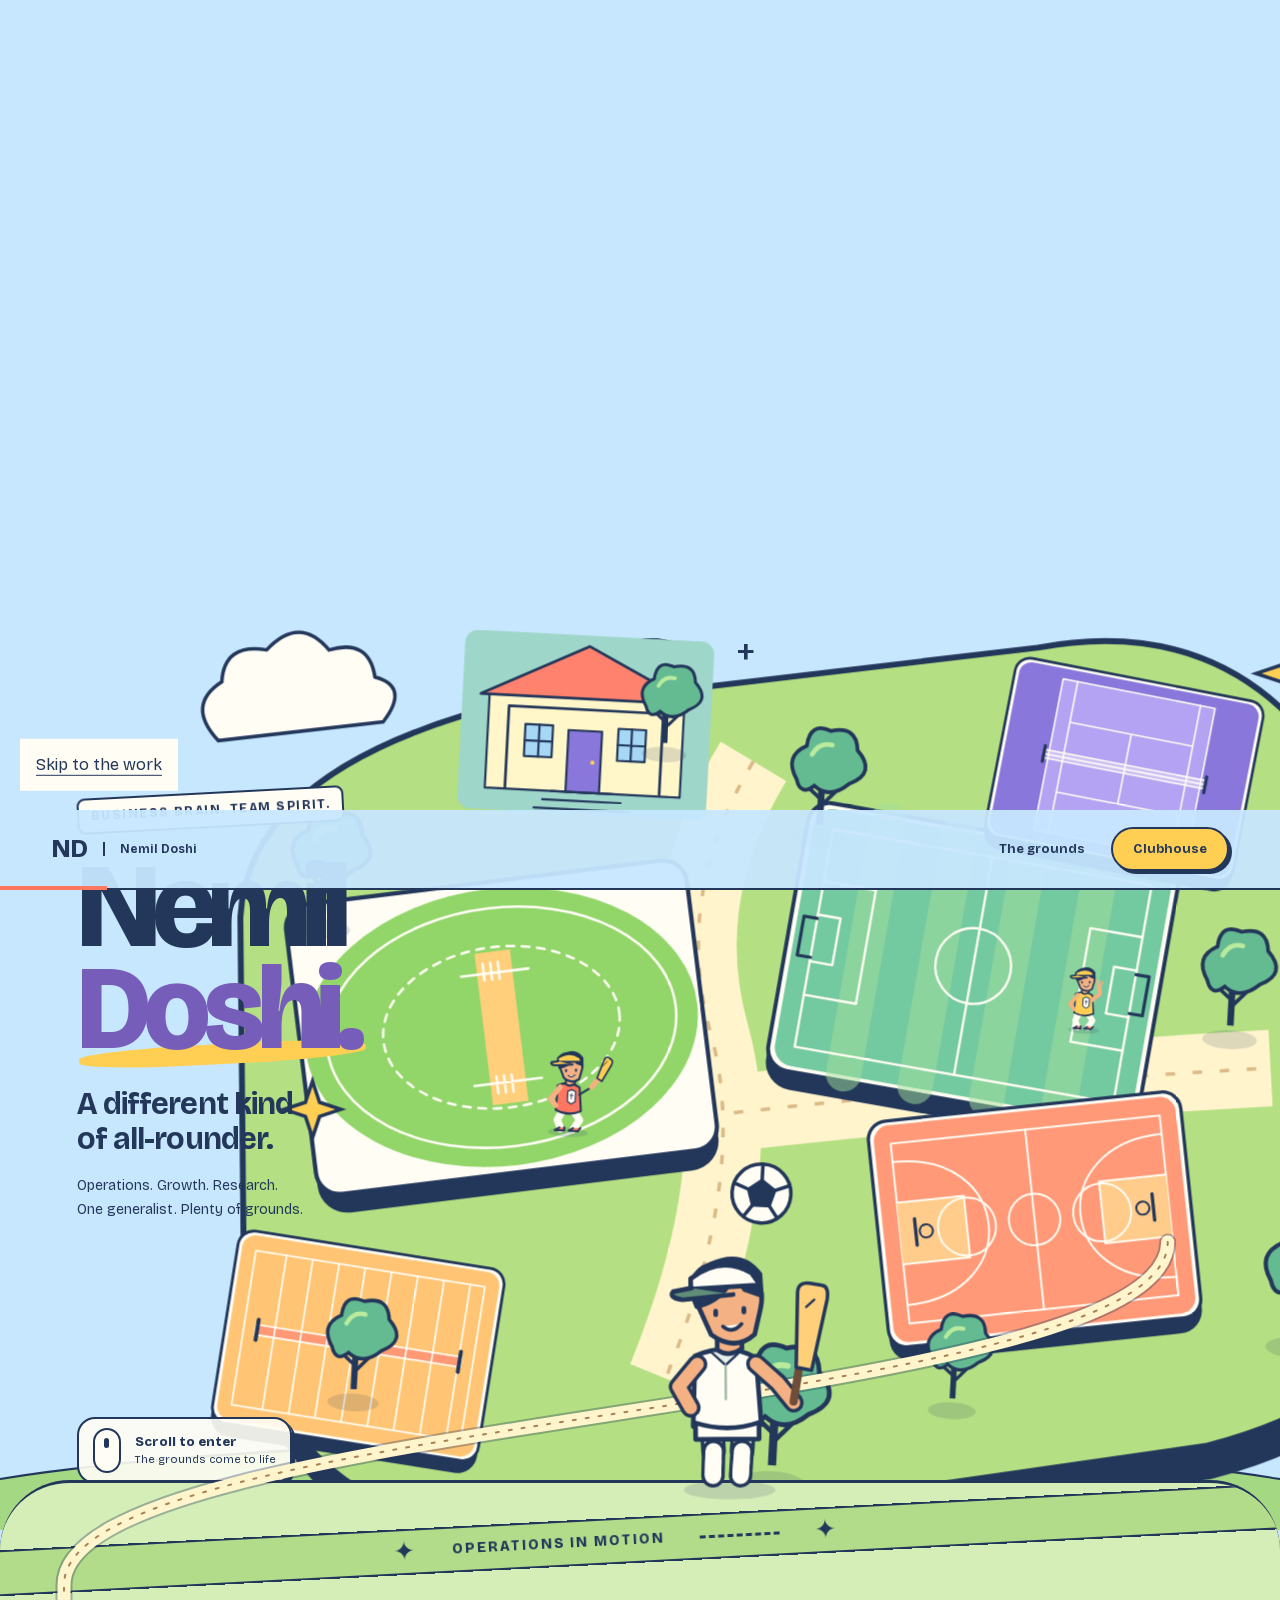
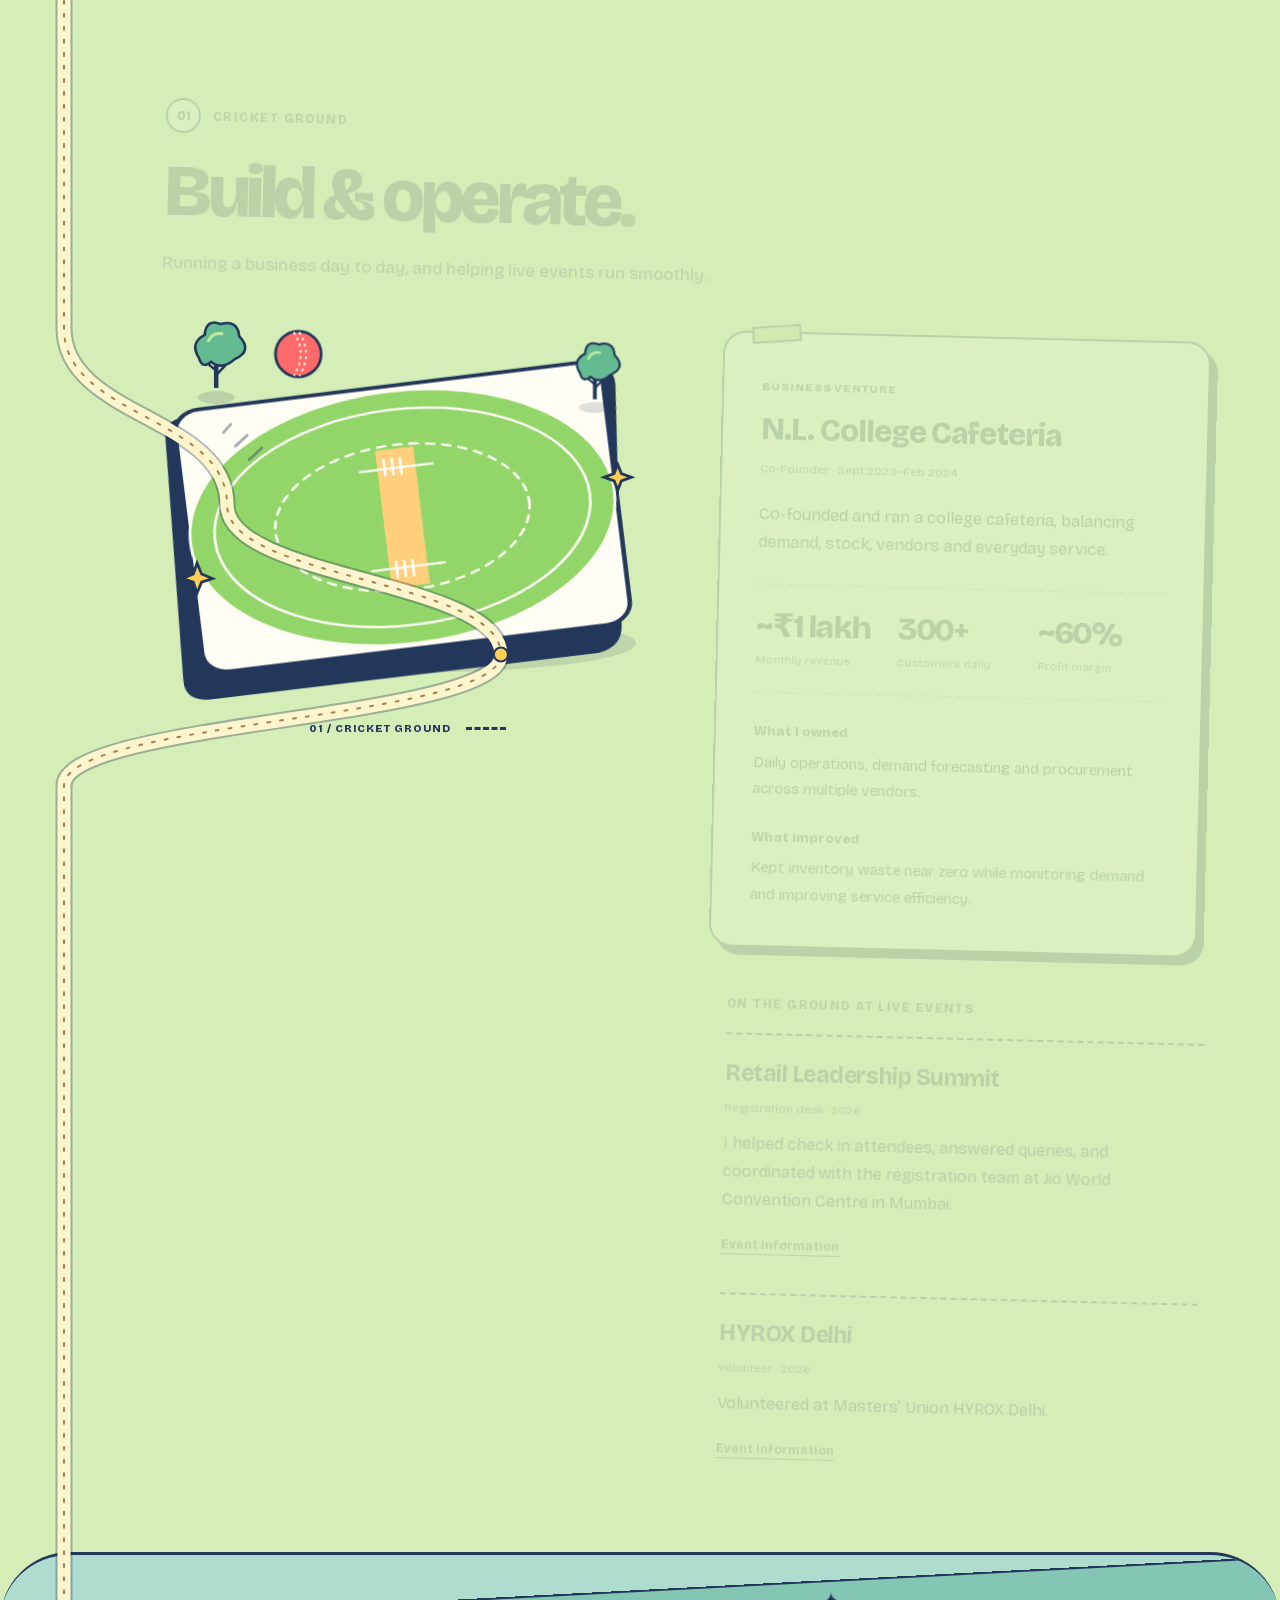
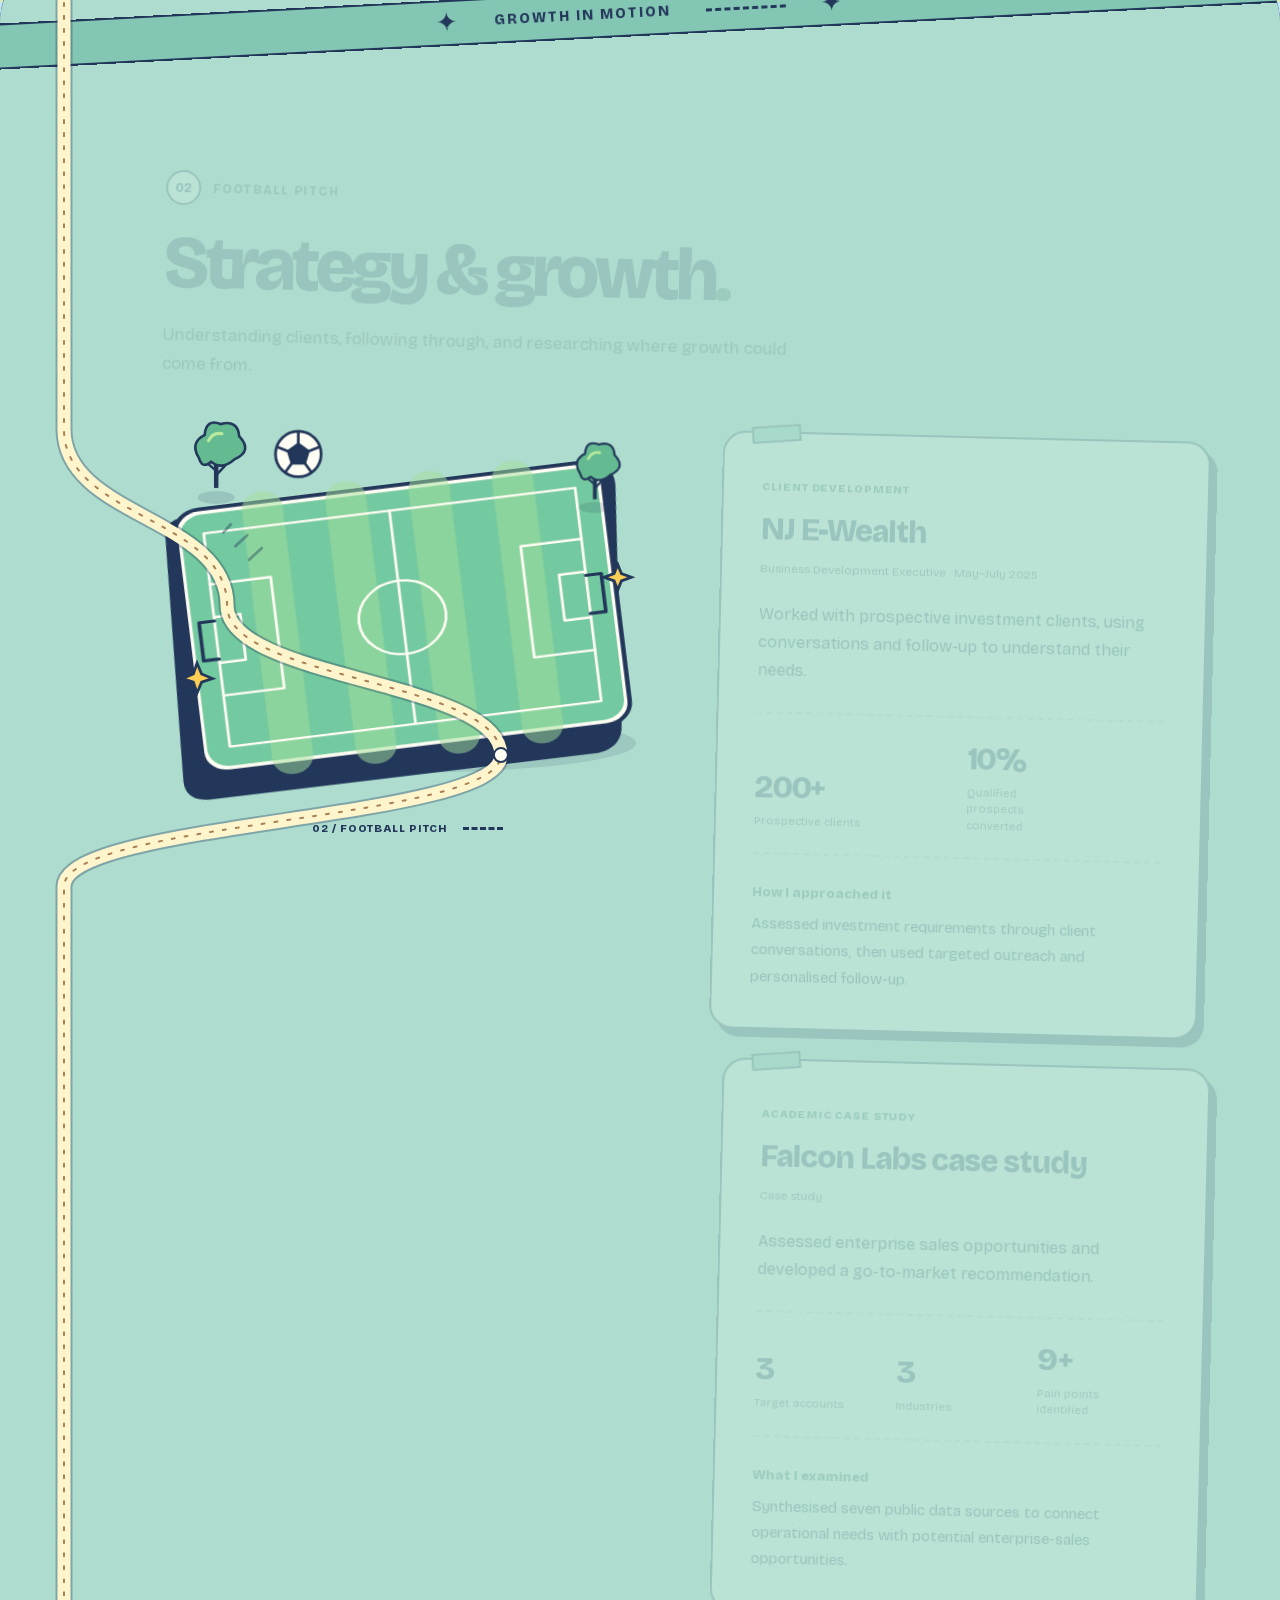
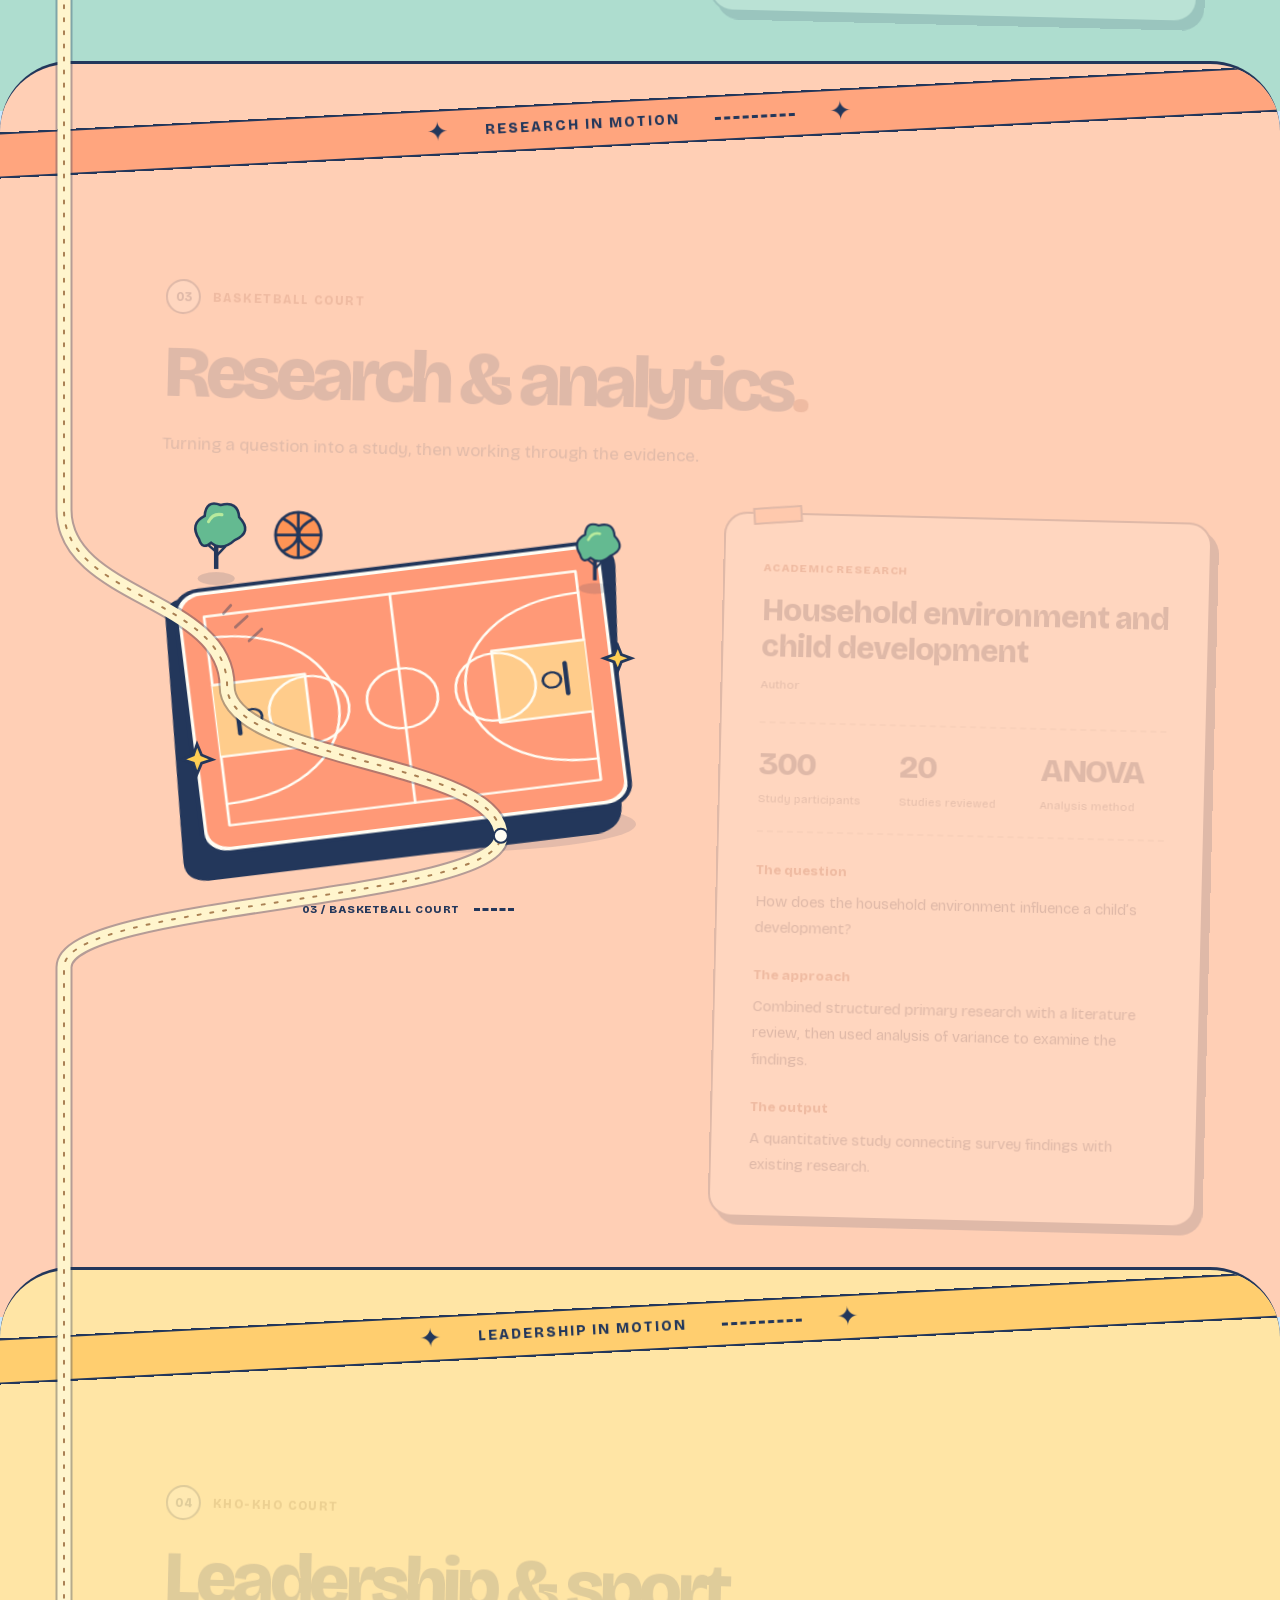
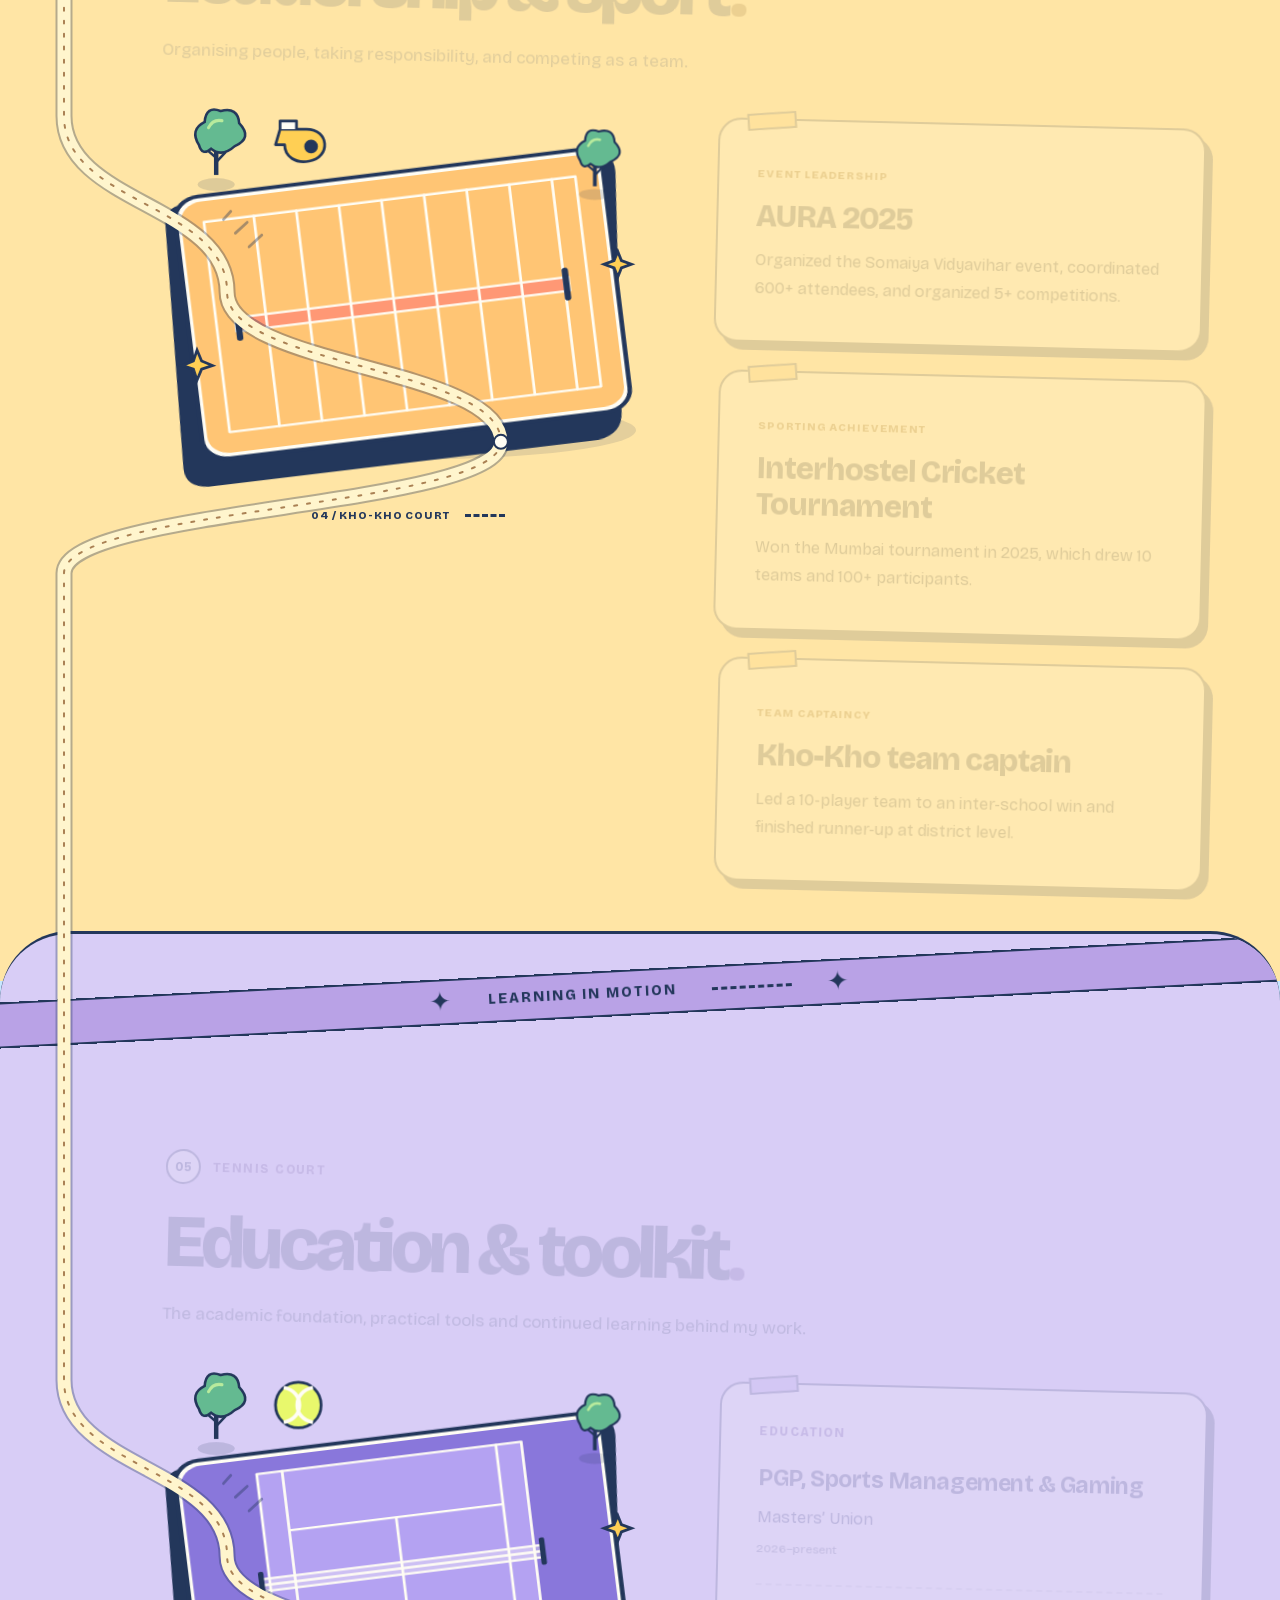
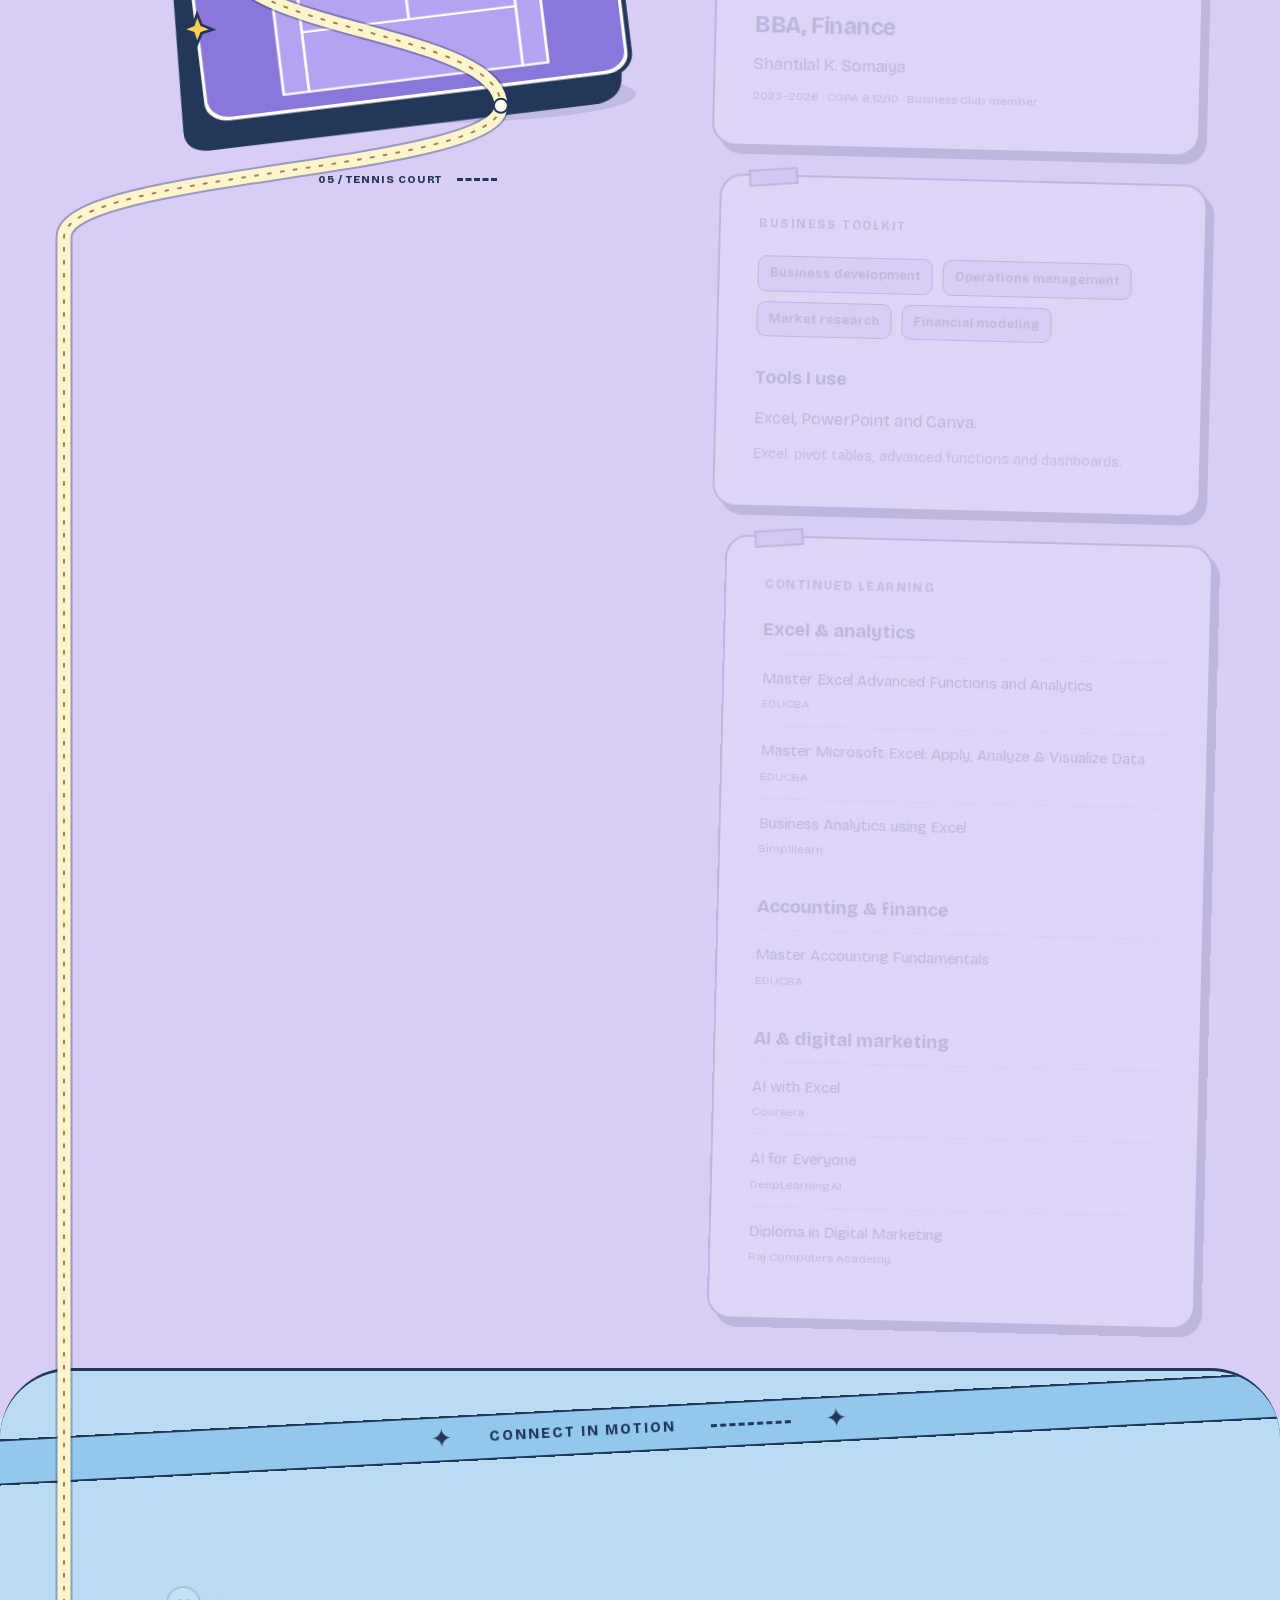
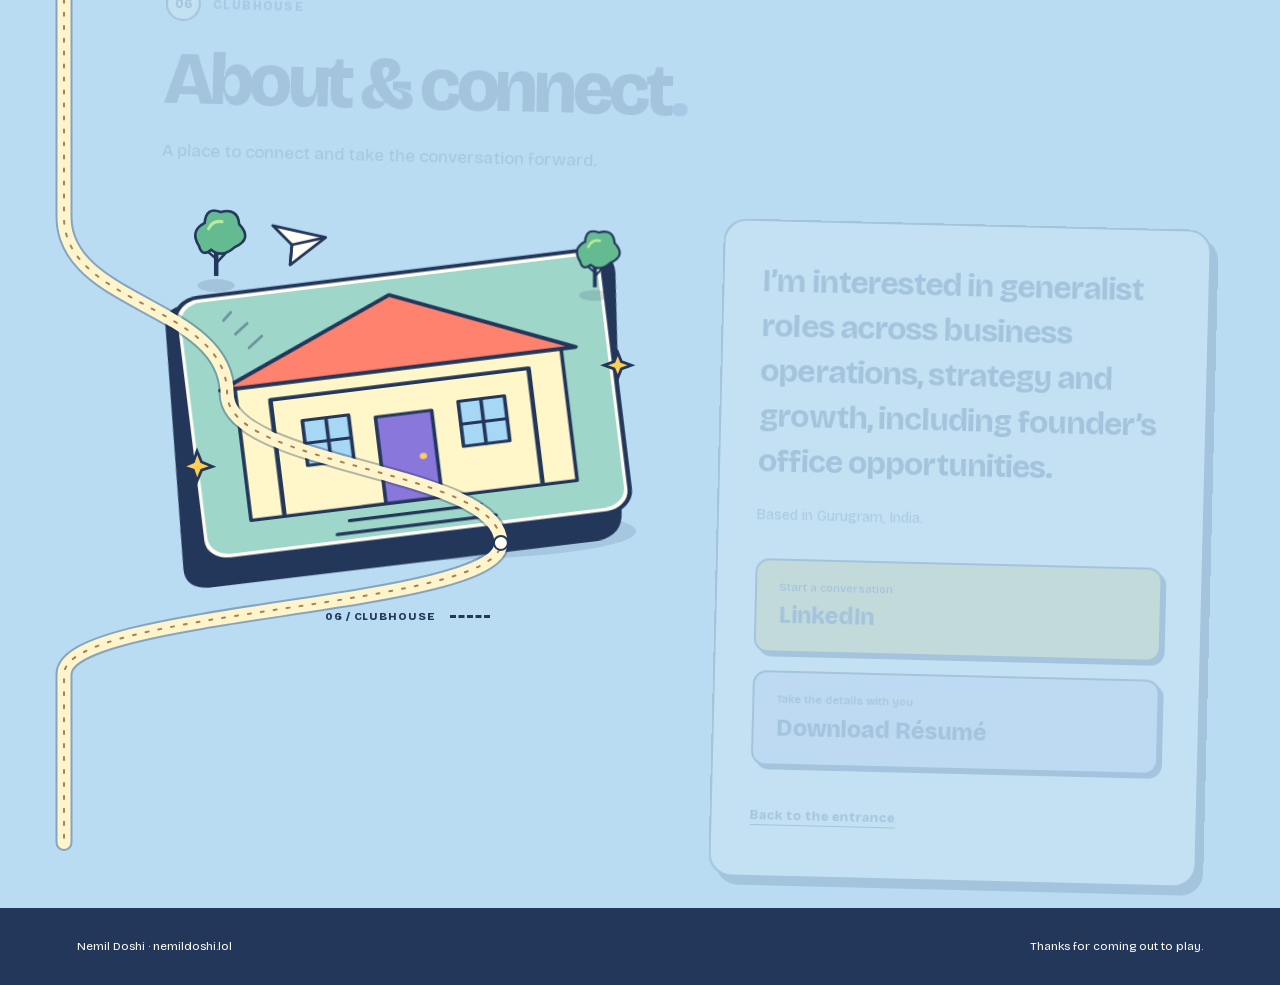
==== commit 97c51ccb: "Publish smooth walking transfers between all six grounds" ====
--- a/index.html
+++ b/index.html
@@ -1 +1 @@
- <!doctype html><html lang="en"><head><meta charset="utf-8"><meta name="viewport" content="width=device-width,initial-scale=1,viewport-fit=cover"><meta name="robots" content="noindex"><meta name="theme-color" content="#c7e7ff"><title>Nemil Doshi · A Different Kind of All-Rounder</title><meta name="description" content="A playful, animated sports complex of Nemil Doshi’s work in operations, growth, research and leadership. Just scroll to explore."><link rel="canonical" href="https://nemildoshi.lol/"><link rel="icon" href="data:image/svg+xml,%3Csvg xmlns='http://www.w3.org/2000/svg' viewBox='0 0 64 64'%3E%3Crect width='64' height='64' rx='18' fill='%23ffcf54'/%3E%3Ctext x='32' y='43' font-family='sans-serif' font-weight='900' font-size='27' text-anchor='middle' fill='%2323375b'%3END%3C/text%3E%3C/svg%3E"><link rel="preload" href="bricolage-grotesque.woff2" as="font" type="font/woff2" crossorigin><link rel="stylesheet" href="complex.css?v=34"></head><body><a class="skip-link" href="#cricket">Skip to the work</a><header class="complex-header"><a class="brand" href="#top" aria-label="Nemil Doshi, back to the entrance">ND<span>Nemil Doshi</span></a><nav aria-label="Main navigation"><a href="#cricket">The grounds</a><a class="header-contact" href="#clubhouse">Clubhouse</a></nav><div class="scroll-progress" aria-hidden="true"><i id="page-progress"></i></div></header><main><section class="complex-hero" id="top" aria-labelledby="hero-title"><div class="hero-stage"><div class="hero-sun" aria-hidden="true"><i></i><b>+</b></div><div class="hero-copy"><p class="eyebrow">Business brain. Team spirit.</p><h1 id="hero-title">Nemil<br><span>Doshi.</span></h1><p class="hero-position">A different kind<br>of all-rounder.</p><p class="hero-description">Operations. Growth. Research.<br>One generalist. Plenty of grounds.</p></div><div class="hero-world"><svg class="campus-svg" viewBox="0 0 1080 900" fill="none" xmlns="http://www.w3.org/2000/svg" aria-hidden="true"><g class="world-cloud cloud-one" fill="#fffdf4" stroke="#23375b" stroke-width="3"><path d="M50 160Q22 130 53 110 55 77 91 83 119 53 144 83 178 73 183 106 213 114 190 144Z"/></g><g class="world-cloud cloud-two" fill="#fffdf4" stroke="#23375b" stroke-width="3"><path d="M765 60Q740 35 767 19 782-6 808 12 840-1 856 28 893 31 883 61Z"/></g><g class="campus-world"><path d="M60 363Q60 248 240 182L724 99Q894 58 990 205L1050 584Q1088 709 903 768L350 877Q147 883 82 717Z" fill="#23375b"/><path d="M55 335Q55 220 235 154L719 71Q889 30 985 177L1045 556Q1083 681 898 740L345 849Q142 855 77 689Z" fill="#b4df82" stroke="#23375b" stroke-width="5"/><path d="M483 180Q420 298 459 413T436 707M188 533Q555 458 935 417" stroke="#fff4cc" stroke-width="65"/><path d="M483 180Q420 298 459 413T436 707M188 533Q555 458 935 417" stroke="#dcba88" stroke-width="3" stroke-dasharray="8 15"/><g transform="translate(65 310) rotate(-10) scale(0.72)"><rect x="32" y="53" width="476" height="340" rx="35" fill="#23375b"/><g transform="translate(0 -12)"><rect x="32" y="38" width="476" height="344" rx="28" fill="#fffdf4" stroke="#23375b" stroke-width="5"/><g stroke="#fffdf4" stroke-width="3" stroke-linecap="round" stroke-linejoin="round"><ellipse cx="270" cy="210" rx="234" ry="165" fill="#92d66a"/><ellipse cx="270" cy="210" rx="207" ry="141"/><ellipse cx="270" cy="210" rx="140" ry="95" stroke-dasharray="9 9"/><rect x="249" y="120" width="42" height="180" fill="#ffcf7c" stroke="none"/><path d="M230 145H310M230 275H310M257 133V153M266 133V153M275 133V153M257 267V287M266 267V287M275 267V287"/></g></g></g><g transform="translate(515 190) rotate(7) scale(0.67)"><rect x="32" y="53" width="476" height="340" rx="35" fill="#23375b"/><g transform="translate(0 -12)"><rect x="32" y="38" width="476" height="344" rx="28" fill="#fffdf4" stroke="#23375b" stroke-width="5"/><g stroke="#fffdf4" stroke-width="3" stroke-linecap="round" stroke-linejoin="round"><rect x="40" y="45" width="460" height="330" rx="24" fill="#73c9a0" stroke="none"/><path d="M132 47V373M224 47V373M316 47V373M408 47V373" stroke="#a4df9b" stroke-width="45" opacity=".5"/><rect x="65" y="70" width="410" height="280"/><path d="M270 70V350M65 137H132V283H65M475 137H408V283H475M65 180H94V240H65M475 180H446V240H475"/><circle cx="270" cy="210" r="48"/><path d="M48 185H65M48 185V235H65M492 185H475M492 185V235H475" stroke="#23375b" stroke-width="4"/></g></g></g><g transform="translate(575 470) rotate(-9) scale(0.56)"><rect x="32" y="53" width="476" height="340" rx="35" fill="#23375b"/><g transform="translate(0 -12)"><rect x="32" y="38" width="476" height="344" rx="28" fill="#fffdf4" stroke="#23375b" stroke-width="5"/><g stroke="#fffdf4" stroke-width="3" stroke-linecap="round" stroke-linejoin="round"><rect x="40" y="45" width="460" height="330" rx="24" fill="#ff9977" stroke="none"/><rect x="65" y="73" width="410" height="274"/><path d="M270 73V347M65 163H167V257H65M475 163H373V257H475" fill="#ffcc8b"/><circle cx="270" cy="210" r="39"/><circle cx="167" cy="210" r="44"/><circle cx="373" cy="210" r="44"/><path d="M65 101C245 101 245 319 65 319M475 101C295 101 295 319 475 319"/><path d="M89 190V230M451 190V230" stroke="#23375b" stroke-width="5"/><circle cx="105" cy="210" r="10" stroke="#23375b"/><circle cx="435" cy="210" r="10" stroke="#23375b"/></g></g></g><g transform="translate(55 585) rotate(6) scale(0.48)"><rect x="32" y="53" width="476" height="340" rx="35" fill="#23375b"/><g transform="translate(0 -12)"><rect x="32" y="38" width="476" height="344" rx="28" fill="#fffdf4" stroke="#23375b" stroke-width="5"/><g stroke="#fffdf4" stroke-width="3" stroke-linecap="round" stroke-linejoin="round"><rect x="40" y="45" width="460" height="330" rx="24" fill="#ffc574" stroke="none"/><rect x="65" y="72" width="410" height="276"/><path d="M86 201H454V219H86Z" fill="#ff9875"/><path d="M120 72V348"/><path d="M167 72V348"/><path d="M214 72V348"/><path d="M261 72V348"/><path d="M308 72V348"/><path d="M355 72V348"/><path d="M402 72V348"/><path d="M449 72V348"/><path d="M89 192V228M451 192V228" stroke="#23375b" stroke-width="7"/></g></g></g><g transform="translate(690 65) rotate(8) scale(0.45)"><rect x="32" y="53" width="476" height="340" rx="35" fill="#23375b"/><g transform="translate(0 -12)"><rect x="32" y="38" width="476" height="344" rx="28" fill="#fffdf4" stroke="#23375b" stroke-width="5"/><g stroke="#fffdf4" stroke-width="3" stroke-linecap="round" stroke-linejoin="round"><rect x="40" y="45" width="460" height="330" rx="24" fill="#8977db" stroke="none"/><rect x="124" y="65" width="292" height="290" fill="#b4a2f2"/><path d="M152 65V355M388 65V355M152 143H388M152 277H388M270 143V277M115 210H425"/><path d="M115 202H425V218H115Z" fill="#fffdf455"/><path d="M115 195V225M425 195V225" stroke="#23375b" stroke-width="6"/></g></g></g><g transform="translate(215 60) scale(.46)"><g stroke="#fffdf4" stroke-width="3" stroke-linecap="round" stroke-linejoin="round"><rect x="40" y="45" width="460" height="330" rx="24" fill="#9fd6ca" stroke="none"/><path d="M90 160 270 77 450 160V335H90Z" fill="#fff6c9" stroke="#23375b" stroke-width="4"/><path d="M74 162 270 65 466 162Z" fill="#ff826f" stroke="#23375b" stroke-width="5"/><path d="M127 182H412M127 184V332M412 184V332" stroke="#23375b" stroke-width="5"/><path d="M239 221H301V335H239Z" fill="#8977db" stroke="#23375b" stroke-width="4"/><path d="M159 214H210V273H159ZM331 214H382V273H331Z" fill="#a6d8f5" stroke="#23375b" stroke-width="4"/><path d="M185 214V273M356 214V273M159 244H210M331 244H382M213 335H326M197 351H342M182 367H357" stroke="#23375b" stroke-width="4"/><circle cx="286" cy="279" r="4" fill="#ffcf54" stroke="none"/></g></g><g transform="translate(124 332) scale(0.85)"><ellipse cy="11" rx="29" ry="10" fill="#23375b" opacity=".15"/><path d="M0-4V-55" stroke="#23375b" stroke-width="7"/><path d="M0-31-13-42M0-24 15-40" stroke="#23375b" stroke-width="4"/><path d="M-27-51Q-42-75-18-87-16-113 7-104 34-111 36-85 58-62 29-49 9-31-8-45-22-33-27-51Z" fill="#64ba91" stroke="#23375b" stroke-width="4"/><path d="M-12-78Q-5-92 9-89" fill="none" stroke="#b8eb9d" stroke-width="5" stroke-linecap="round"/></g><g transform="translate(542 234) scale(0.8)"><ellipse cy="11" rx="29" ry="10" fill="#23375b" opacity=".15"/><path d="M0-4V-55" stroke="#23375b" stroke-width="7"/><path d="M0-31-13-42M0-24 15-40" stroke="#23375b" stroke-width="4"/><path d="M-27-51Q-42-75-18-87-16-113 7-104 34-111 36-85 58-62 29-49 9-31-8-45-22-33-27-51Z" fill="#64ba91" stroke="#23375b" stroke-width="4"/><path d="M-12-78Q-5-92 9-89" fill="none" stroke="#b8eb9d" stroke-width="5" stroke-linecap="round"/></g><g transform="translate(899 386) scale(0.8)"><ellipse cy="11" rx="29" ry="10" fill="#23375b" opacity=".15"/><path d="M0-4V-55" stroke="#23375b" stroke-width="7"/><path d="M0-31-13-42M0-24 15-40" stroke="#23375b" stroke-width="4"/><path d="M-27-51Q-42-75-18-87-16-113 7-104 34-111 36-85 58-62 29-49 9-31-8-45-22-33-27-51Z" fill="#64ba91" stroke="#23375b" stroke-width="4"/><path d="M-12-78Q-5-92 9-89" fill="none" stroke="#b8eb9d" stroke-width="5" stroke-linecap="round"/></g><g transform="translate(530 780) scale(1)"><ellipse cy="11" rx="29" ry="10" fill="#23375b" opacity=".15"/><path d="M0-4V-55" stroke="#23375b" stroke-width="7"/><path d="M0-31-13-42M0-24 15-40" stroke="#23375b" stroke-width="4"/><path d="M-27-51Q-42-75-18-87-16-113 7-104 34-111 36-85 58-62 29-49 9-31-8-45-22-33-27-51Z" fill="#64ba91" stroke="#23375b" stroke-width="4"/><path d="M-12-78Q-5-92 9-89" fill="none" stroke="#b8eb9d" stroke-width="5" stroke-linecap="round"/></g><g transform="translate(969 643) scale(0.9)"><ellipse cy="11" rx="29" ry="10" fill="#23375b" opacity=".15"/><path d="M0-4V-55" stroke="#23375b" stroke-width="7"/><path d="M0-31-13-42M0-24 15-40" stroke="#23375b" stroke-width="4"/><path d="M-27-51Q-42-75-18-87-16-113 7-104 34-111 36-85 58-62 29-49 9-31-8-45-22-33-27-51Z" fill="#64ba91" stroke="#23375b" stroke-width="4"/><path d="M-12-78Q-5-92 9-89" fill="none" stroke="#b8eb9d" stroke-width="5" stroke-linecap="round"/></g><g transform="translate(172 733) scale(0.75)"><ellipse cy="11" rx="29" ry="10" fill="#23375b" opacity=".15"/><path d="M0-4V-55" stroke="#23375b" stroke-width="7"/><path d="M0-31-13-42M0-24 15-40" stroke="#23375b" stroke-width="4"/><path d="M-27-51Q-42-75-18-87-16-113 7-104 34-111 36-85 58-62 29-49 9-31-8-45-22-33-27-51Z" fill="#64ba91" stroke="#23375b" stroke-width="4"/><path d="M-12-78Q-5-92 9-89" fill="none" stroke="#b8eb9d" stroke-width="5" stroke-linecap="round"/></g><g transform="translate(407 171) scale(0.65)"><ellipse cy="11" rx="29" ry="10" fill="#23375b" opacity=".15"/><path d="M0-4V-55" stroke="#23375b" stroke-width="7"/><path d="M0-31-13-42M0-24 15-40" stroke="#23375b" stroke-width="4"/><path d="M-27-51Q-42-75-18-87-16-113 7-104 34-111 36-85 58-62 29-49 9-31-8-45-22-33-27-51Z" fill="#64ba91" stroke="#23375b" stroke-width="4"/><path d="M-12-78Q-5-92 9-89" fill="none" stroke="#b8eb9d" stroke-width="5" stroke-linecap="round"/></g><g transform="translate(680 714) scale(0.7)"><ellipse cy="11" rx="29" ry="10" fill="#23375b" opacity=".15"/><path d="M0-4V-55" stroke="#23375b" stroke-width="7"/><path d="M0-31-13-42M0-24 15-40" stroke="#23375b" stroke-width="4"/><path d="M-27-51Q-42-75-18-87-16-113 7-104 34-111 36-85 58-62 29-49 9-31-8-45-22-33-27-51Z" fill="#64ba91" stroke="#23375b" stroke-width="4"/><path d="M-12-78Q-5-92 9-89" fill="none" stroke="#b8eb9d" stroke-width="5" stroke-linecap="round"/></g><g transform="translate(340 500) scale(.35)"><g transform="translate(0 0) scale(1)" stroke="#23375b" stroke-width="5" stroke-linecap="round" stroke-linejoin="round"><ellipse cx="6" cy="8" rx="49" ry="11" fill="#23375b" opacity=".15" stroke="none"/><g class="toon-body"><g class="leg-back"><path d="M17-46 33-23 19 0" fill="none" stroke="#fffdf4" stroke-width="18"/><path d="M18-3 8 4H30L36-4" fill="#ff7760"/></g><g class="leg-front"><path d="M-9-44-21-22-12 0" fill="none" stroke="#fffdf4" stroke-width="18"/><path d="M-15-3-26 4H-3V-4" fill="#ff7760"/></g><path d="M-24-105Q5-119 29-102L35-45Q5-30-26-45Z" fill="#ff7760"/><path d="M-18-101-40-72-27-56" fill="none" stroke="#f4b183" stroke-width="13"/><g class="bat-arm"><path d="M29-85 59-105"/><path d="M58-105 72-123" stroke="#f4b183" stroke-width="13"/><path d="M70-127 85-172Q90-183 99-176L104-172Q107-169 103-160L82-120Z" fill="#ffcf54" stroke-width="4"/><path d="M82-156 93-169" stroke-width="2"/></g><path d="M-5-121V-109Q5-101 17-111V-123" fill="#f4b183"/><path d="M-21-148Q-19-177 9-176 39-174 32-144L27-123Q10-108-10-123Z" fill="#f4b183"/><path d="M-22-147Q-34-175-10-183 17-195 32-174L33-156 19-161 10-174Q1-152-22-147Z" fill="#23375b"/><path d="M-27-171Q0-191 25-175L32-165-27-162Z" fill="#ffcf54"/><path d="M-26-163-42-160Q-46-155-34-153L9-157" fill="#ffcf54"/><path d="M-6-143V-140M18-145V-142"/><path d="M0-130Q8-123 16-132" fill="#fffdf4" stroke-width="3"/><path d="M1-92 10-96 20-92V-67L10-61 1-67Z" fill="#fffdf4" stroke-width="3"/><path d="M7-82H14M10-86V-74" stroke-width="2"/></g></g></g><g transform="translate(773 391) scale(.27)"><g transform="translate(0 0) scale(1)" stroke="#23375b" stroke-width="5" stroke-linecap="round" stroke-linejoin="round"><ellipse cx="6" cy="8" rx="49" ry="11" fill="#23375b" opacity=".15" stroke="none"/><g class="toon-body"><g class="leg-back"><path d="M17-46 33-23 19 0" fill="none" stroke="#fffdf4" stroke-width="18"/><path d="M18-3 8 4H30L36-4" fill="#ff7760"/></g><g class="leg-front"><path d="M-9-44-21-22-12 0" fill="none" stroke="#fffdf4" stroke-width="18"/><path d="M-15-3-26 4H-3V-4" fill="#ff7760"/></g><path d="M-24-105Q5-119 29-102L35-45Q5-30-26-45Z" fill="#ffcf54"/><path d="M-18-101-40-72-27-56" fill="none" stroke="#f4b183" stroke-width="13"/><g class="bat-arm"><path d="M28-87 52-108 48-133" stroke="#f4b183" stroke-width="13"/><path d="M43-138 41-150M49-137 50-150M55-136 59-146" stroke="#f4b183" stroke-width="5"/></g><path d="M-5-121V-109Q5-101 17-111V-123" fill="#f4b183"/><path d="M-21-148Q-19-177 9-176 39-174 32-144L27-123Q10-108-10-123Z" fill="#f4b183"/><path d="M-22-147Q-34-175-10-183 17-195 32-174L33-156 19-161 10-174Q1-152-22-147Z" fill="#23375b"/><path d="M-27-171Q0-191 25-175L32-165-27-162Z" fill="#ffcf54"/><path d="M-26-163-42-160Q-46-155-34-153L9-157" fill="#ffcf54"/><path d="M-6-143V-140M18-145V-142"/><path d="M0-130Q8-123 16-132" fill="#fffdf4" stroke-width="3"/><path d="M1-92 10-96 20-92V-67L10-61 1-67Z" fill="#fffdf4" stroke-width="3"/><path d="M7-82H14M10-86V-74" stroke-width="2"/></g></g></g><g class="campus-ball" transform="translate(509 546)" stroke="#23375b" stroke-width="3"><circle r="25" fill="#fffdf4"/><path d="M0-11 11-3 7 10H-7L-11-3Z" fill="#23375b"/><path d="M0-11V-25M11-3 24-8M7 10 15 21M-7 10-15 21M-11-3-24-8" fill="none"/></g></g><circle id="journey-origin" cx="790" cy="835" r="1" fill="transparent"/><g class="world-spark" fill="#ffcf54" stroke="#23375b" stroke-width="3"><path d="m955 95 8-24 8 24 24 8-24 8-8 24-8-24-24-8ZM124 467l6-18 6 18 18 6-18 6-6 18-6-18-18-6Z"/></g></svg></div><a class="hero-scroll" href="#cricket"><span class="scroll-capsule" aria-hidden="true"><i></i></span><span>Scroll to enter<br><small>The grounds come to life</small></span></a><div class="hero-horizon" aria-hidden="true"></div></div></section><div id="grounds" class="grounds-anchor"></div><section class="zone zone-cricket" id="cricket" aria-labelledby="title-cricket" style="--accent:#345c45"><div class="zone-bridge" aria-hidden="true"><span>Operations in motion</span><i></i></div><div class="zone-inner"><header class="zone-head" data-reveal><p class="eyebrow"><span>01</span> Cricket ground</p><h2 id="title-cricket">Build &amp; operate<span class="heading-dot">.</span></h2><p class="zone-description">Running a business day to day, and helping live events run smoothly.</p></header><div class="zone-layout"><div class="venue-art" aria-hidden="true"><div class="court-graphic"><svg viewBox="0 0 600 480" fill="none" xmlns="http://www.w3.org/2000/svg" aria-hidden="true"><ellipse cx="300" cy="397" rx="250" ry="32" fill="#23375b" opacity=".12"/><g class="court-deck"><path d="M51 116Q54 100 78 100H525Q550 100 547 126L522 385Q520 409 493 412L63 411Q36 409 38 385Z" fill="#23375b"/><g transform="translate(28 62) scale(1 .84)"><rect x="34" y="38" width="472" height="344" rx="28" fill="#fffdf4" stroke="#23375b" stroke-width="5"/><g stroke="#fffdf4" stroke-width="3" stroke-linecap="round" stroke-linejoin="round"><ellipse cx="270" cy="210" rx="234" ry="165" fill="#92d66a"/><ellipse cx="270" cy="210" rx="207" ry="141"/><ellipse cx="270" cy="210" rx="140" ry="95" stroke-dasharray="9 9"/><rect x="249" y="120" width="42" height="180" fill="#ffcf7c" stroke="none"/><path d="M230 145H310M230 275H310M257 133V153M266 133V153M275 133V153M257 267V287M266 267V287M275 267V287"/></g></g></g><g transform="translate(90 120) scale(0.7)"><ellipse cy="11" rx="29" ry="10" fill="#23375b" opacity=".15"/><path d="M0-4V-55" stroke="#23375b" stroke-width="7"/><path d="M0-31-13-42M0-24 15-40" stroke="#23375b" stroke-width="4"/><path d="M-27-51Q-42-75-18-87-16-113 7-104 34-111 36-85 58-62 29-49 9-31-8-45-22-33-27-51Z" fill="#64ba91" stroke="#23375b" stroke-width="4"/><path d="M-12-78Q-5-92 9-89" fill="none" stroke="#b8eb9d" stroke-width="5" stroke-linecap="round"/></g><g transform="translate(505 132) scale(0.6)"><ellipse cy="11" rx="29" ry="10" fill="#23375b" opacity=".15"/><path d="M0-4V-55" stroke="#23375b" stroke-width="7"/><path d="M0-31-13-42M0-24 15-40" stroke="#23375b" stroke-width="4"/><path d="M-27-51Q-42-75-18-87-16-113 7-104 34-111 36-85 58-62 29-49 9-31-8-45-22-33-27-51Z" fill="#64ba91" stroke="#23375b" stroke-width="4"/><path d="M-12-78Q-5-92 9-89" fill="none" stroke="#b8eb9d" stroke-width="5" stroke-linecap="round"/></g><g class="shot-trail" stroke="#23375b" stroke-width="3" stroke-linecap="round" opacity=".45"><path d="M126 196 140 183M111 181 124 169M98 166 106 157"/></g><g class="shot-ball" stroke="#23375b" stroke-width="3" stroke-linejoin="round"><circle r="25" fill="#ff6b69"/><path d="M-5-24C5-8 5 8-5 24M1-24C11-8 11 8 1 24" fill="none" stroke="#fffdf4" stroke-width="2" stroke-dasharray="3 4"/></g><g fill="#ffcf54" stroke="#23375b" stroke-width="3"><path d="m65 321 4-12 5 12 12 5-12 4-5 12-4-12-12-4ZM526 211l4-10 4 10 11 4-11 4-4 10-4-10-11-4Z"/></g></svg></div><div class="art-caption"><span>01 / Cricket ground</span><i></i></div></div><div class="zone-copy"><article class="project-card hero-project" id="college-cafeteria" data-reveal><div class="card-top"><span class="card-kind">Business venture</span></div><h3>N.L. College Cafeteria</h3><p class="project-meta">Co-Founder · Sept 2023–Feb 2024</p><p>Co-founded and ran a college cafeteria, balancing demand, stock, vendors and everyday service.</p><dl class="proof-grid"><div><dt>Monthly revenue</dt><dd>~₹1 lakh</dd></div><div><dt>Customers daily</dt><dd>300+</dd></div><div><dt>Profit margin</dt><dd>~60%</dd></div></dl><div class="work-notes"><h4>What I owned</h4><p>Daily operations, demand forecasting and procurement across multiple vendors.</p><h4>What improved</h4><p>Kept inventory waste near zero while monitoring demand and improving service efficiency.</p></div></article><div class="supporting-work" data-reveal><p class="section-label">On the ground at live events</p><article class="support-card" id="retail-summit"><h3>Retail Leadership Summit</h3><p class="project-meta">Registration desk · 2026</p><p>I helped check in attendees, answered queries, and coordinated with the registration team at Jio World Convention Centre in Mumbai.</p><a class="source-link" href="https://storai.rai.net.in/storai-magazine-edition/gold-rush" target="_blank" rel="noopener noreferrer">Event information <span aria-hidden="true">↗</span></a></article><article class="support-card" id="hyrox"><h3>HYROX Delhi</h3><p class="project-meta">Volunteer · 2026</p><p>Volunteered at Masters’ Union HYROX Delhi.</p><a class="source-link" href="https://support.hyrox.com/?country=IN&amp;event=delhi__24._jul._-_26._jul._2026&amp;hasEvents=1" target="_blank" rel="noopener noreferrer">Event information <span aria-hidden="true">↗</span></a></article></div></div></div></div></section><section class="zone zone-football" id="football" aria-labelledby="title-football" style="--accent:#2d685d"><div class="zone-bridge" aria-hidden="true"><span>Growth in motion</span><i></i></div><div class="zone-inner"><header class="zone-head" data-reveal><p class="eyebrow"><span>02</span> Football pitch</p><h2 id="title-football">Strategy &amp; growth<span class="heading-dot">.</span></h2><p class="zone-description">Understanding clients, following through, and researching where growth could come from.</p></header><div class="zone-layout"><div class="venue-art" aria-hidden="true"><div class="court-graphic"><svg viewBox="0 0 600 480" fill="none" xmlns="http://www.w3.org/2000/svg" aria-hidden="true"><ellipse cx="300" cy="397" rx="250" ry="32" fill="#23375b" opacity=".12"/><g class="court-deck"><path d="M51 116Q54 100 78 100H525Q550 100 547 126L522 385Q520 409 493 412L63 411Q36 409 38 385Z" fill="#23375b"/><g transform="translate(28 62) scale(1 .84)"><rect x="34" y="38" width="472" height="344" rx="28" fill="#fffdf4" stroke="#23375b" stroke-width="5"/><g stroke="#fffdf4" stroke-width="3" stroke-linecap="round" stroke-linejoin="round"><rect x="40" y="45" width="460" height="330" rx="24" fill="#73c9a0" stroke="none"/><path d="M132 47V373M224 47V373M316 47V373M408 47V373" stroke="#a4df9b" stroke-width="45" opacity=".5"/><rect x="65" y="70" width="410" height="280"/><path d="M270 70V350M65 137H132V283H65M475 137H408V283H475M65 180H94V240H65M475 180H446V240H475"/><circle cx="270" cy="210" r="48"/><path d="M48 185H65M48 185V235H65M492 185H475M492 185V235H475" stroke="#23375b" stroke-width="4"/></g></g></g><g transform="translate(90 120) scale(0.7)"><ellipse cy="11" rx="29" ry="10" fill="#23375b" opacity=".15"/><path d="M0-4V-55" stroke="#23375b" stroke-width="7"/><path d="M0-31-13-42M0-24 15-40" stroke="#23375b" stroke-width="4"/><path d="M-27-51Q-42-75-18-87-16-113 7-104 34-111 36-85 58-62 29-49 9-31-8-45-22-33-27-51Z" fill="#64ba91" stroke="#23375b" stroke-width="4"/><path d="M-12-78Q-5-92 9-89" fill="none" stroke="#b8eb9d" stroke-width="5" stroke-linecap="round"/></g><g transform="translate(505 132) scale(0.6)"><ellipse cy="11" rx="29" ry="10" fill="#23375b" opacity=".15"/><path d="M0-4V-55" stroke="#23375b" stroke-width="7"/><path d="M0-31-13-42M0-24 15-40" stroke="#23375b" stroke-width="4"/><path d="M-27-51Q-42-75-18-87-16-113 7-104 34-111 36-85 58-62 29-49 9-31-8-45-22-33-27-51Z" fill="#64ba91" stroke="#23375b" stroke-width="4"/><path d="M-12-78Q-5-92 9-89" fill="none" stroke="#b8eb9d" stroke-width="5" stroke-linecap="round"/></g><g class="shot-trail" stroke="#23375b" stroke-width="3" stroke-linecap="round" opacity=".45"><path d="M126 196 140 183M111 181 124 169M98 166 106 157"/></g><g class="shot-ball" stroke="#23375b" stroke-width="3" stroke-linejoin="round"><circle r="25" fill="#fffdf4"/><path d="M0-11 11-3 7 10H-7L-11-3Z" fill="#23375b"/><path d="M0-11V-25M11-3 24-8M7 10 15 21M-7 10-15 21M-11-3-24-8" fill="none"/></g><g fill="#ffcf54" stroke="#23375b" stroke-width="3"><path d="m65 321 4-12 5 12 12 5-12 4-5 12-4-12-12-4ZM526 211l4-10 4 10 11 4-11 4-4 10-4-10-11-4Z"/></g></svg></div><div class="art-caption"><span>02 / Football pitch</span><i></i></div></div><div class="zone-copy"><article class="project-card " id="nj-group" data-reveal><div class="card-top"><span class="card-kind">Client development</span></div><h3>NJ E-Wealth</h3><p class="project-meta">Business Development Executive · May–July 2025</p><p>Worked with prospective investment clients, using conversations and follow-up to understand their needs.</p><dl class="proof-grid"><div><dt>Prospective clients</dt><dd>200+</dd></div><div><dt>Qualified prospects converted</dt><dd>10%</dd></div></dl><div class="work-notes"><h4>How I approached it</h4><p>Assessed investment requirements through client conversations, then used targeted outreach and personalised follow-up.</p></div></article><article class="project-card " id="falcon-labs" data-reveal><div class="card-top"><span class="card-kind">Academic case study</span></div><h3>Falcon Labs case study</h3><p class="project-meta">Case study</p><p>Assessed enterprise sales opportunities and developed a go-to-market recommendation.</p><dl class="proof-grid"><div><dt>Target accounts</dt><dd>3</dd></div><div><dt>Industries</dt><dd>3</dd></div><div><dt>Pain points identified</dt><dd>9+</dd></div></dl><div class="work-notes"><h4>What I examined</h4><p>Synthesised seven public data sources to connect operational needs with potential enterprise-sales opportunities.</p></div></article></div></div></div></section><section class="zone zone-basketball" id="basketball" aria-labelledby="title-basketball" style="--accent:#914631"><div class="zone-bridge" aria-hidden="true"><span>Research in motion</span><i></i></div><div class="zone-inner"><header class="zone-head" data-reveal><p class="eyebrow"><span>03</span> Basketball court</p><h2 id="title-basketball">Research &amp; analytics<span class="heading-dot">.</span></h2><p class="zone-description">Turning a question into a study, then working through the evidence.</p></header><div class="zone-layout"><div class="venue-art" aria-hidden="true"><div class="court-graphic"><svg viewBox="0 0 600 480" fill="none" xmlns="http://www.w3.org/2000/svg" aria-hidden="true"><ellipse cx="300" cy="397" rx="250" ry="32" fill="#23375b" opacity=".12"/><g class="court-deck"><path d="M51 116Q54 100 78 100H525Q550 100 547 126L522 385Q520 409 493 412L63 411Q36 409 38 385Z" fill="#23375b"/><g transform="translate(28 62) scale(1 .84)"><rect x="34" y="38" width="472" height="344" rx="28" fill="#fffdf4" stroke="#23375b" stroke-width="5"/><g stroke="#fffdf4" stroke-width="3" stroke-linecap="round" stroke-linejoin="round"><rect x="40" y="45" width="460" height="330" rx="24" fill="#ff9977" stroke="none"/><rect x="65" y="73" width="410" height="274"/><path d="M270 73V347M65 163H167V257H65M475 163H373V257H475" fill="#ffcc8b"/><circle cx="270" cy="210" r="39"/><circle cx="167" cy="210" r="44"/><circle cx="373" cy="210" r="44"/><path d="M65 101C245 101 245 319 65 319M475 101C295 101 295 319 475 319"/><path d="M89 190V230M451 190V230" stroke="#23375b" stroke-width="5"/><circle cx="105" cy="210" r="10" stroke="#23375b"/><circle cx="435" cy="210" r="10" stroke="#23375b"/></g></g></g><g transform="translate(90 120) scale(0.7)"><ellipse cy="11" rx="29" ry="10" fill="#23375b" opacity=".15"/><path d="M0-4V-55" stroke="#23375b" stroke-width="7"/><path d="M0-31-13-42M0-24 15-40" stroke="#23375b" stroke-width="4"/><path d="M-27-51Q-42-75-18-87-16-113 7-104 34-111 36-85 58-62 29-49 9-31-8-45-22-33-27-51Z" fill="#64ba91" stroke="#23375b" stroke-width="4"/><path d="M-12-78Q-5-92 9-89" fill="none" stroke="#b8eb9d" stroke-width="5" stroke-linecap="round"/></g><g transform="translate(505 132) scale(0.6)"><ellipse cy="11" rx="29" ry="10" fill="#23375b" opacity=".15"/><path d="M0-4V-55" stroke="#23375b" stroke-width="7"/><path d="M0-31-13-42M0-24 15-40" stroke="#23375b" stroke-width="4"/><path d="M-27-51Q-42-75-18-87-16-113 7-104 34-111 36-85 58-62 29-49 9-31-8-45-22-33-27-51Z" fill="#64ba91" stroke="#23375b" stroke-width="4"/><path d="M-12-78Q-5-92 9-89" fill="none" stroke="#b8eb9d" stroke-width="5" stroke-linecap="round"/></g><g class="shot-trail" stroke="#23375b" stroke-width="3" stroke-linecap="round" opacity=".45"><path d="M126 196 140 183M111 181 124 169M98 166 106 157"/></g><g class="shot-ball" stroke="#23375b" stroke-width="3" stroke-linejoin="round"><circle r="25" fill="#ff9455"/><path d="M-25 0H25M0-25V25M-17-18C5-7 5 7-17 18M17-18C-5-7-5 7 17 18" fill="none"/></g><g fill="#ffcf54" stroke="#23375b" stroke-width="3"><path d="m65 321 4-12 5 12 12 5-12 4-5 12-4-12-12-4ZM526 211l4-10 4 10 11 4-11 4-4 10-4-10-11-4Z"/></g></svg></div><div class="art-caption"><span>03 / Basketball court</span><i></i></div></div><div class="zone-copy"><article class="project-card " id="household-research" data-reveal><div class="card-top"><span class="card-kind">Academic research</span></div><h3>Household environment and child development</h3><p class="project-meta">Author</p><dl class="proof-grid"><div><dt>Study participants</dt><dd>300</dd></div><div><dt>Studies reviewed</dt><dd>20</dd></div><div><dt>Analysis method</dt><dd>ANOVA</dd></div></dl><div class="work-notes"><h4>The question</h4><p>How does the household environment influence a child’s development?</p><h4>The approach</h4><p>Combined structured primary research with a literature review, then used analysis of variance to examine the findings.</p><h4>The output</h4><p>A quantitative study connecting survey findings with existing research.</p></div></article></div></div></div></section><section class="zone zone-kho-kho" id="kho-kho" aria-labelledby="title-kho-kho" style="--accent:#7c571e"><div class="zone-bridge" aria-hidden="true"><span>Leadership in motion</span><i></i></div><div class="zone-inner"><header class="zone-head" data-reveal><p class="eyebrow"><span>04</span> Kho-Kho court</p><h2 id="title-kho-kho">Leadership &amp; sport<span class="heading-dot">.</span></h2><p class="zone-description">Organising people, taking responsibility, and competing as a team.</p></header><div class="zone-layout"><div class="venue-art" aria-hidden="true"><div class="court-graphic"><svg viewBox="0 0 600 480" fill="none" xmlns="http://www.w3.org/2000/svg" aria-hidden="true"><ellipse cx="300" cy="397" rx="250" ry="32" fill="#23375b" opacity=".12"/><g class="court-deck"><path d="M51 116Q54 100 78 100H525Q550 100 547 126L522 385Q520 409 493 412L63 411Q36 409 38 385Z" fill="#23375b"/><g transform="translate(28 62) scale(1 .84)"><rect x="34" y="38" width="472" height="344" rx="28" fill="#fffdf4" stroke="#23375b" stroke-width="5"/><g stroke="#fffdf4" stroke-width="3" stroke-linecap="round" stroke-linejoin="round"><rect x="40" y="45" width="460" height="330" rx="24" fill="#ffc574" stroke="none"/><rect x="65" y="72" width="410" height="276"/><path d="M86 201H454V219H86Z" fill="#ff9875"/><path d="M120 72V348"/><path d="M167 72V348"/><path d="M214 72V348"/><path d="M261 72V348"/><path d="M308 72V348"/><path d="M355 72V348"/><path d="M402 72V348"/><path d="M449 72V348"/><path d="M89 192V228M451 192V228" stroke="#23375b" stroke-width="7"/></g></g></g><g transform="translate(90 120) scale(0.7)"><ellipse cy="11" rx="29" ry="10" fill="#23375b" opacity=".15"/><path d="M0-4V-55" stroke="#23375b" stroke-width="7"/><path d="M0-31-13-42M0-24 15-40" stroke="#23375b" stroke-width="4"/><path d="M-27-51Q-42-75-18-87-16-113 7-104 34-111 36-85 58-62 29-49 9-31-8-45-22-33-27-51Z" fill="#64ba91" stroke="#23375b" stroke-width="4"/><path d="M-12-78Q-5-92 9-89" fill="none" stroke="#b8eb9d" stroke-width="5" stroke-linecap="round"/></g><g transform="translate(505 132) scale(0.6)"><ellipse cy="11" rx="29" ry="10" fill="#23375b" opacity=".15"/><path d="M0-4V-55" stroke="#23375b" stroke-width="7"/><path d="M0-31-13-42M0-24 15-40" stroke="#23375b" stroke-width="4"/><path d="M-27-51Q-42-75-18-87-16-113 7-104 34-111 36-85 58-62 29-49 9-31-8-45-22-33-27-51Z" fill="#64ba91" stroke="#23375b" stroke-width="4"/><path d="M-12-78Q-5-92 9-89" fill="none" stroke="#b8eb9d" stroke-width="5" stroke-linecap="round"/></g><g class="shot-trail" stroke="#23375b" stroke-width="3" stroke-linecap="round" opacity=".45"><path d="M126 196 140 183M111 181 124 169M98 166 106 157"/></g><g class="shot-ball" stroke="#23375b" stroke-width="3" stroke-linejoin="round"><path d="M-20-13H9C34-13 36 18 12 22-3 25-15 17-15 4H-25Z" fill="#ffcf54"/><path d="M-20-13V-22H-2V-13" fill="#fffdf4"/><circle cx="14" cy="6" r="6" fill="#23375b"/></g><g fill="#ffcf54" stroke="#23375b" stroke-width="3"><path d="m65 321 4-12 5 12 12 5-12 4-5 12-4-12-12-4ZM526 211l4-10 4 10 11 4-11 4-4 10-4-10-11-4Z"/></g></svg></div><div class="art-caption"><span>04 / Kho-Kho court</span><i></i></div></div><div class="zone-copy"><article class="project-card achievement" data-reveal><span class="card-kind">Event leadership</span><h3>AURA 2025</h3><p>Organized the Somaiya Vidyavihar event, coordinated 600+ attendees, and organized 5+ competitions.</p></article><article class="project-card achievement" data-reveal><span class="card-kind">Sporting achievement</span><h3>Interhostel Cricket Tournament</h3><p>Won the Mumbai tournament in 2025, which drew 10 teams and 100+ participants.</p></article><article class="project-card achievement" data-reveal><span class="card-kind">Team captaincy</span><h3>Kho-Kho team captain</h3><p>Led a 10-player team to an inter-school win and finished runner-up at district level.</p></article></div></div></div></section><section class="zone zone-tennis" id="tennis" aria-labelledby="title-tennis" style="--accent:#655094"><div class="zone-bridge" aria-hidden="true"><span>Learning in motion</span><i></i></div><div class="zone-inner"><header class="zone-head" data-reveal><p class="eyebrow"><span>05</span> Tennis court</p><h2 id="title-tennis">Education &amp; toolkit<span class="heading-dot">.</span></h2><p class="zone-description">The academic foundation, practical tools and continued learning behind my work.</p></header><div class="zone-layout"><div class="venue-art" aria-hidden="true"><div class="court-graphic"><svg viewBox="0 0 600 480" fill="none" xmlns="http://www.w3.org/2000/svg" aria-hidden="true"><ellipse cx="300" cy="397" rx="250" ry="32" fill="#23375b" opacity=".12"/><g class="court-deck"><path d="M51 116Q54 100 78 100H525Q550 100 547 126L522 385Q520 409 493 412L63 411Q36 409 38 385Z" fill="#23375b"/><g transform="translate(28 62) scale(1 .84)"><rect x="34" y="38" width="472" height="344" rx="28" fill="#fffdf4" stroke="#23375b" stroke-width="5"/><g stroke="#fffdf4" stroke-width="3" stroke-linecap="round" stroke-linejoin="round"><rect x="40" y="45" width="460" height="330" rx="24" fill="#8977db" stroke="none"/><rect x="124" y="65" width="292" height="290" fill="#b4a2f2"/><path d="M152 65V355M388 65V355M152 143H388M152 277H388M270 143V277M115 210H425"/><path d="M115 202H425V218H115Z" fill="#fffdf455"/><path d="M115 195V225M425 195V225" stroke="#23375b" stroke-width="6"/></g></g></g><g transform="translate(90 120) scale(0.7)"><ellipse cy="11" rx="29" ry="10" fill="#23375b" opacity=".15"/><path d="M0-4V-55" stroke="#23375b" stroke-width="7"/><path d="M0-31-13-42M0-24 15-40" stroke="#23375b" stroke-width="4"/><path d="M-27-51Q-42-75-18-87-16-113 7-104 34-111 36-85 58-62 29-49 9-31-8-45-22-33-27-51Z" fill="#64ba91" stroke="#23375b" stroke-width="4"/><path d="M-12-78Q-5-92 9-89" fill="none" stroke="#b8eb9d" stroke-width="5" stroke-linecap="round"/></g><g transform="translate(505 132) scale(0.6)"><ellipse cy="11" rx="29" ry="10" fill="#23375b" opacity=".15"/><path d="M0-4V-55" stroke="#23375b" stroke-width="7"/><path d="M0-31-13-42M0-24 15-40" stroke="#23375b" stroke-width="4"/><path d="M-27-51Q-42-75-18-87-16-113 7-104 34-111 36-85 58-62 29-49 9-31-8-45-22-33-27-51Z" fill="#64ba91" stroke="#23375b" stroke-width="4"/><path d="M-12-78Q-5-92 9-89" fill="none" stroke="#b8eb9d" stroke-width="5" stroke-linecap="round"/></g><g class="shot-trail" stroke="#23375b" stroke-width="3" stroke-linecap="round" opacity=".45"><path d="M126 196 140 183M111 181 124 169M98 166 106 157"/></g><g class="shot-ball" stroke="#23375b" stroke-width="3" stroke-linejoin="round"><circle r="25" fill="#e8f86c"/><path d="M-16-19C7-15 7 15-16 19M16-19C-7-15-7 15 16 19" fill="none" stroke="#fffdf4" stroke-width="4"/></g><g fill="#ffcf54" stroke="#23375b" stroke-width="3"><path d="m65 321 4-12 5 12 12 5-12 4-5 12-4-12-12-4ZM526 211l4-10 4 10 11 4-11 4-4 10-4-10-11-4Z"/></g></svg></div><div class="art-caption"><span>05 / Tennis court</span><i></i></div></div><div class="zone-copy"><div class="learning-card" data-reveal><p class="section-label">Education</p><article class="degree"><h3>PGP, Sports Management &amp; Gaming</h3><p>Masters’ Union</p><p class="project-meta">2026–present</p></article><article class="degree"><h3>BBA, Finance</h3><p>Shantilal K. Somaiya</p><p class="project-meta">2023–2026 · CGPA 8.12/10 · Business Club member</p></article></div><div class="learning-card" data-reveal><p class="section-label">Business toolkit</p><ul class="skill-list"><li>Business development</li><li>Operations management</li><li>Market research</li><li>Financial modeling</li></ul><h3 class="tool-title">Tools I use</h3><p>Excel, PowerPoint and Canva.</p><p class="muted small-copy">Excel: pivot tables, advanced functions and dashboards.</p></div><div class="learning-card certifications" data-reveal><p class="section-label">Continued learning</p><h3>Excel & analytics</h3><ul><li><span>Master Excel Advanced Functions and Analytics</span><small>EDUCBA</small></li><li><span>Master Microsoft Excel: Apply, Analyze &amp; Visualize Data</span><small>EDUCBA</small></li><li><span>Business Analytics using Excel</span><small>Simplilearn</small></li></ul><h3>Accounting & finance</h3><ul><li><span>Master Accounting Fundamentals</span><small>EDUCBA</small></li></ul><h3>AI & digital marketing</h3><ul><li><span>AI with Excel</span><small>Coursera</small></li><li><span>AI for Everyone</span><small>DeepLearning.AI</small></li><li><span>Diploma in Digital Marketing</span><small>Raj Computers Academy</small></li></ul></div></div></div></div></section><section class="zone zone-clubhouse" id="clubhouse" aria-labelledby="title-clubhouse" style="--accent:#3e5f93"><div class="zone-bridge" aria-hidden="true"><span>Connect in motion</span><i></i></div><div class="zone-inner"><header class="zone-head" data-reveal><p class="eyebrow"><span>06</span> Clubhouse</p><h2 id="title-clubhouse">About &amp; connect<span class="heading-dot">.</span></h2><p class="zone-description">A place to connect and take the conversation forward.</p></header><div class="zone-layout"><div class="venue-art" aria-hidden="true"><div class="court-graphic"><svg viewBox="0 0 600 480" fill="none" xmlns="http://www.w3.org/2000/svg" aria-hidden="true"><ellipse cx="300" cy="397" rx="250" ry="32" fill="#23375b" opacity=".12"/><g class="court-deck"><path d="M51 116Q54 100 78 100H525Q550 100 547 126L522 385Q520 409 493 412L63 411Q36 409 38 385Z" fill="#23375b"/><g transform="translate(28 62) scale(1 .84)"><rect x="34" y="38" width="472" height="344" rx="28" fill="#fffdf4" stroke="#23375b" stroke-width="5"/><g stroke="#fffdf4" stroke-width="3" stroke-linecap="round" stroke-linejoin="round"><rect x="40" y="45" width="460" height="330" rx="24" fill="#9fd6ca" stroke="none"/><path d="M90 160 270 77 450 160V335H90Z" fill="#fff6c9" stroke="#23375b" stroke-width="4"/><path d="M74 162 270 65 466 162Z" fill="#ff826f" stroke="#23375b" stroke-width="5"/><path d="M127 182H412M127 184V332M412 184V332" stroke="#23375b" stroke-width="5"/><path d="M239 221H301V335H239Z" fill="#8977db" stroke="#23375b" stroke-width="4"/><path d="M159 214H210V273H159ZM331 214H382V273H331Z" fill="#a6d8f5" stroke="#23375b" stroke-width="4"/><path d="M185 214V273M356 214V273M159 244H210M331 244H382M213 335H326M197 351H342M182 367H357" stroke="#23375b" stroke-width="4"/><circle cx="286" cy="279" r="4" fill="#ffcf54" stroke="none"/></g></g></g><g transform="translate(90 120) scale(0.7)"><ellipse cy="11" rx="29" ry="10" fill="#23375b" opacity=".15"/><path d="M0-4V-55" stroke="#23375b" stroke-width="7"/><path d="M0-31-13-42M0-24 15-40" stroke="#23375b" stroke-width="4"/><path d="M-27-51Q-42-75-18-87-16-113 7-104 34-111 36-85 58-62 29-49 9-31-8-45-22-33-27-51Z" fill="#64ba91" stroke="#23375b" stroke-width="4"/><path d="M-12-78Q-5-92 9-89" fill="none" stroke="#b8eb9d" stroke-width="5" stroke-linecap="round"/></g><g transform="translate(505 132) scale(0.6)"><ellipse cy="11" rx="29" ry="10" fill="#23375b" opacity=".15"/><path d="M0-4V-55" stroke="#23375b" stroke-width="7"/><path d="M0-31-13-42M0-24 15-40" stroke="#23375b" stroke-width="4"/><path d="M-27-51Q-42-75-18-87-16-113 7-104 34-111 36-85 58-62 29-49 9-31-8-45-22-33-27-51Z" fill="#64ba91" stroke="#23375b" stroke-width="4"/><path d="M-12-78Q-5-92 9-89" fill="none" stroke="#b8eb9d" stroke-width="5" stroke-linecap="round"/></g><g class="shot-trail" stroke="#23375b" stroke-width="3" stroke-linecap="round" opacity=".45"><path d="M126 196 140 183M111 181 124 169M98 166 106 157"/></g><g class="shot-ball" stroke="#23375b" stroke-width="3" stroke-linejoin="round"><path d="M-28-18 30-5-9 25-7 3Z" fill="#fffdf4"/><path d="M-7 3 30-5M-7 3-9 25" fill="none"/></g><g fill="#ffcf54" stroke="#23375b" stroke-width="3"><path d="m65 321 4-12 5 12 12 5-12 4-5 12-4-12-12-4ZM526 211l4-10 4 10 11 4-11 4-4 10-4-10-11-4Z"/></g></svg></div><div class="art-caption"><span>06 / Clubhouse</span><i></i></div></div><div class="zone-copy"><div class="club-card" data-reveal><p class="club-intro">I’m interested in generalist roles across business operations, strategy and growth, including founder’s office opportunities.</p><p class="muted">Based in Gurugram, India.</p><div class="contact-links"><a href="https://www.linkedin.com/in/nemil-doshi-08b6272b7/" target="_blank" rel="noopener noreferrer"><span><small>Start a conversation</small>LinkedIn</span><b aria-hidden="true">↗</b></a><a href="Nemil-Doshi-Resume.pdf" download><span><small>Take the details with you</small>Download Résumé</span><b aria-hidden="true">↓</b></a></div><a class="back-top" href="#top">Back to the entrance <span aria-hidden="true">↑</span></a></div></div></div></div></section></main><div class="journey-track" aria-hidden="true"><svg id="journey-route" xmlns="http://www.w3.org/2000/svg" fill="none"><path class="trail-edge"/><path class="trail-paper"/><path class="trail-dashes"/><g id="journey-stops"></g><g id="journey-play-effects"><g class="play-target" data-target="basketball" stroke="#23375b" stroke-width="4" stroke-linejoin="round"><path d="M26-32V108H5" fill="none"/><path d="M-38-48H42V-5H-38Z" fill="#fffdf4"/><path d="M-13-29H17V-7H-13Z" fill="#d3eaff" stroke-width="2"/><g class="play-net"><path d="M-26 2-15 32H15L26 2M-19 4 11 31M0 4 20 23M19 4-11 31M0 4-20 23" fill="none" stroke="#fffdf4" stroke-width="3"/><ellipse cy="2" rx="30" ry="7" fill="#ff9977" stroke-width="3"/></g></g><g class="play-target" data-target="football" stroke="#23375b" stroke-width="3" stroke-linejoin="round"><path d="M-44 30V-23H36V30M-44-23-30-36H49V15L36 30M36-23 49-36" fill="#fffdf4aa"/><path d="M-30-36V15H49M-44 30-30 15M-27-21V29M-9-23V28M9-23V28M-44-6H36M-44 12H36" fill="none" stroke="#8aa5a5" stroke-width="1.5"/></g><g class="play-target" data-target="kho-kho" stroke="#23375b" stroke-width="3" stroke-linecap="round"><ellipse cy="13" rx="28" ry="7" fill="#23375b" opacity=".15" stroke="none"/><path d="M-12-20-18 8M12-20 20 8" fill="none" stroke-width="9"/><path d="M-19-60Q0-69 18-59L22-21H-22Z" fill="#ff9977"/><path d="M-18-54-31-34M18-54 31-34" stroke="#f4b183" stroke-width="8"/><circle cy="-83" r="19" fill="#f4b183"/><path d="M-18-88Q-18-111 3-106 23-106 19-86L7-94-6-84Z" fill="#23375b"/><path d="M-6-82V-80M7-82V-80M-4-72Q1-68 7-73"/></g><g class="play-projectile" data-projectile="cricket" stroke="#23375b" stroke-width="3"><circle r="25" fill="#ff6b69"/><path d="M-5-24C5-8 5 8-5 24M1-24C11-8 11 8 1 24" fill="none" stroke="#fffdf4" stroke-width="2" stroke-dasharray="3 4"/></g><g class="play-projectile" data-projectile="football" stroke="#23375b" stroke-width="3"><circle r="25" fill="#fffdf4"/><path d="M0-11 11-3 7 10H-7L-11-3Z" fill="#23375b"/><path d="M0-11V-25M11-3 24-8M7 10 15 21M-7 10-15 21M-11-3-24-8" fill="none"/></g><g class="play-projectile" data-projectile="basketball" stroke="#23375b" stroke-width="3"><circle r="25" fill="#ff9455"/><path d="M-25 0H25M0-25V25M-17-18C5-7 5 7-17 18M17-18C-5-7-5 7 17 18" fill="none"/></g><g class="play-projectile" data-projectile="tennis" stroke="#23375b" stroke-width="3"><circle r="25" fill="#e8f86c"/><path d="M-16-19C7-15 7 15-16 19M16-19C-7-15-7 15 16 19" fill="none" stroke="#fffdf4" stroke-width="4"/></g><g class="play-impact" stroke="#23375b" stroke-width="3" stroke-linecap="round"><path d="M-34 0H-22M22 0H34M0-34V-22M0 22V34M-24-24-16-16M16 16 24 24M24-24 16-16M-16 16-24 24"/><path d="m0-17 5 12 12 5-12 5-5 12-5-12-12-5 12-5Z" fill="#ffcf54"/></g></g></svg></div><div class="journey-guide" id="journey-guide" data-sport="cricket" aria-hidden="true"><svg viewBox="-65 -205 190 225" xmlns="http://www.w3.org/2000/svg" fill="none"><g class="journey-puppet"><g class="traveller-figure" stroke="#23375b" stroke-width="4" stroke-linecap="round" stroke-linejoin="round"><ellipse class="gait-shadow" cx="5" cy="9" rx="39" ry="8" fill="#23375b" opacity=".14" stroke="none"/><g class="gait-hip-back" style="--hip-x:17px"><path d="M17-46V-24" stroke="#23375b" stroke-width="21"/><path d="M17-46V-24" stroke="var(--leg-color)" stroke-width="15"/><g class="gait-knee-back" style="--knee-x:17px"><path d="M17-24V-3" stroke="#23375b" stroke-width="20"/><path d="M17-24V-3" stroke="var(--leg-color)" stroke-width="14"/><path d="M17-16V-4" stroke="var(--sock-color)" stroke-width="14"/><g class="gait-foot-back" style="--ankle-x:17px"><path d="M10-6 32Q17 97H29L28-5Z" fill="var(--shoe-color)" stroke-width="3"/><path d="M56H29" stroke="#fffdf4" stroke-width="2"/></g></g></g><g class="gait-hip-front" style="--hip-x:-10px"><path d="M-10-46V-24" stroke="#23375b" stroke-width="21"/><path d="M-10-46V-24" stroke="var(--leg-color)" stroke-width="15"/><g class="gait-knee-front" style="--knee-x:-10px"><path d="M-10-24V-3" stroke="#23375b" stroke-width="20"/><path d="M-10-24V-3" stroke="var(--leg-color)" stroke-width="14"/><path d="M-10-16V-4" stroke="var(--sock-color)" stroke-width="14"/><g class="gait-foot-front" style="--ankle-x:-10px"><path d="M-17-6 -242Q-267 -187H2L1-5Z" fill="var(--shoe-color)" stroke-width="3"/><path d="M-226H2" stroke="#fffdf4" stroke-width="2"/></g></g></g><g class="gait-torso"><g class="kit-detail" data-kit="clubhouse"><path d="M-29-100Q-52-102-49-78V-55Q-49-48-29-50Z" fill="#ffcf54"/><path d="M-37-88V-65" stroke="#fffdf4"/></g><path d="M-24-105Q4-117 28-103L32-46Q5-35-26-45Z" fill="var(--jersey-color)"/><path d="M-24-48Q4-39 30-48V-34H-24Z" fill="var(--short-color)"/><g class="gait-left-arm"><path d="M-22-98-38-79-28-61" fill="none" stroke="#23375b" stroke-width="17"/><path d="M-22-98-38-79-28-61" fill="none" stroke="#f4b183" stroke-width="11"/></g><g class="gait-right-arm"><path d="M28-98 46-81 59-64" fill="none" stroke="#23375b" stroke-width="17"/><path d="M28-98 46-81 59-64" fill="none" stroke="#f4b183" stroke-width="11"/><g class="kit-detail equipment" data-kit="cricket" data-gear="bat"><path d="M59-65 64-91" stroke="#6e4d39" stroke-width="7"/><path d="M62-94 65-158Q66-167 76-165L86-163Q92-162 90-151L75-91Z" fill="#ffcf79" stroke-width="3"/><path d="M72-145 79-151" stroke-width="2"/></g><g class="kit-detail equipment" data-kit="football" data-gear="football" transform="translate(61 -68) scale(.87)"><circle r="25" fill="#fffdf4"/><path d="M0-11 11-3 7 10H-7L-11-3Z" fill="#23375b"/><path d="M0-11V-25M11-3 24-8M7 10 15 21M-7 10-15 21M-11-3-24-8" fill="none"/></g><g class="kit-detail equipment" data-kit="basketball" data-gear="basketball" transform="translate(61 -70) scale(.98)"><circle r="25" fill="#ff9455"/><path d="M-25 0H25M0-25V25M-17-18C5-7 5 7-17 18M17-18C-5-7-5 7 17 18" fill="none"/></g><g class="kit-detail equipment" data-kit="kho-kho" data-gear="tag"><path d="M59-64 69-77M66-78 72-89M70-77 79-84M73-73 84-77" stroke="#f4b183" stroke-width="5"/></g><g class="kit-detail equipment" data-kit="tennis" data-gear="racket"><path d="M59-65 73-111" stroke="#23375b" stroke-width="8"/><path d="M60-69 67-91" stroke="#ff9977" stroke-width="6"/><ellipse cx="80" cy="-140" rx="20" ry="31" transform="rotate(14 80 -140)" fill="#d8f2eb" stroke-width="5"/><path d="M69-158 81-112M77-165 90-121M64-143 96-151M64-133 98-141M69-123 95-131" stroke="#779c99" stroke-width="1.5"/></g><g class="kit-detail equipment" data-kit="clubhouse" data-gear="folder"><path d="M47-96 78-93 75-45 43-48Z" fill="#8977eb"/><path d="M52-89 72-87 70-53 49-55Z" fill="#fffdf4" stroke-width="2"/><path d="M56-79 66-78M55-72 65-71M54-65 63-64" stroke-width="2"/></g></g><g class="shooting-arms"><path d="M-22-98-35-144-9-194M28-98 44-144 16-194" fill="none" stroke="#23375b" stroke-width="17"/><path d="M-22-98-35-144-9-194M28-98 44-144 16-194" fill="none" stroke="#f4b183" stroke-width="11"/><g class="shoot-fingers"><path d="M-9-194-5-202 4-205M16-194 13-202 4-205" fill="none" stroke="#f4b183" stroke-width="6"/></g></g><g class="kit-detail" data-kit="cricket"><path d="M-10-108 2-97 15-109" fill="#e8eee8" stroke-width="2"/><path d="M2-97V-68" stroke="#a1b5aa" stroke-width="2"/></g><g class="kit-detail" data-kit="football"><path d="M-12-108 2-97 16-109" fill="#fffdf4" stroke-width="2"/><path d="M-17-94V-60M-7-94V-60M17-94V-60" stroke="#8ad1a3" stroke-width="6"/><text x="5" y="-69" fill="#fffdf4" stroke="none" font-size="20" font-weight="800" font-family="system-ui" text-anchor="middle">7</text></g><g class="kit-detail" data-kit="basketball"><path d="M-18-107Q2-82 22-106M-24-101V-84M28-100V-83" fill="none" stroke="#ffe3a0" stroke-width="5"/><text x="3" y="-66" fill="#fffdf4" stroke="none" font-size="20" font-weight="800" font-family="system-ui" text-anchor="middle">23</text></g><g class="kit-detail" data-kit="kho-kho"><path d="M-20-100 26-75" stroke="#ffd75c" stroke-width="9"/><path d="M-17-73H-7" stroke="#fffdf4" stroke-width="4"/></g><g class="kit-detail" data-kit="tennis"><path d="M-11-108 1-97 15-109" fill="#fffdf4" stroke-width="2"/><circle cx="15" cy="-86" r="5" fill="#e8f86c" stroke-width="2"/><circle class="tennis-pocket-ball" cx="-29" cy="-62" r="10" fill="#e8f86c" stroke-width="2"/><path class="tennis-pocket-ball" d="M-35-69Q-25-64-35-55" stroke="#fffdf4" stroke-width="2"/></g><g class="kit-detail" data-kit="clubhouse"><path d="M-14-109Q0-120 17-108L6-95Z" fill="#d8cdf6"/><path d="M-3-99V-83M9-99V-83M-10-63H18" stroke="#fffdf4" stroke-width="2"/></g><path d="M-5-123V-110Q5-103 16-111V-124" fill="#f4b183"/><g class="gait-head"><path d="M-21-148Q-19-177 9-176 39-174 32-144L27-123Q10-108-10-123Z" fill="#f4b183"/><path d="M-22-147Q-34-175-10-183 17-195 32-174L33-156 19-161 10-174Q1-152-22-147Z" fill="#23375b"/><g class="kit-detail" data-kit="cricket"><path d="M-27-171Q0-191 25-175L32-165-27-162Z" fill="#fffdf4"/><path d="M-26-163-42-160Q-46-155-34-153L9-157" fill="#608d79"/></g><g class="kit-detail" data-kit="basketball"><path d="M-23-159 30-163" stroke="#fffdf4" stroke-width="9"/><path d="M-3-162 7-162" stroke="#ff9977" stroke-width="4"/></g><g class="kit-detail" data-kit="kho-kho"><path d="M-23-159 30-163" stroke="#ffd75c" stroke-width="9"/><path d="M-23-159-35-147M-22-157-37-158" stroke="#ffd75c" stroke-width="5"/></g><g class="kit-detail" data-kit="tennis"><path d="M-24-160 29-164" stroke="#fffdf4" stroke-width="9"/><path d="M-25-160-42-154Q-45-149-32-148L2-155" fill="#8977eb" stroke-width="3"/></g><path d="M-6-143V-140M18-145V-142"/><path d="M0-130Q8-123 16-132" fill="#fffdf4" stroke-width="3"/></g></g></g></g></svg></div><footer class="complex-footer"><span>Nemil Doshi · nemildoshi.lol</span><span>Thanks for coming out to play.</span></footer><script src="complex.js?v=34" defer></script><script src="complex-journey.js?v=34" defer></script></body></html>
+ <!doctype html><html lang="en"><head><meta charset="utf-8"><meta name="viewport" content="width=device-width,initial-scale=1,viewport-fit=cover"><meta name="robots" content="noindex"><meta name="theme-color" content="#c7e7ff"><title>Nemil Doshi · A Different Kind of All-Rounder</title><meta name="description" content="A playful, animated sports complex of Nemil Doshi’s work in operations, growth, research and leadership. Just scroll to explore."><link rel="canonical" href="https://nemildoshi.lol/"><link rel="icon" href="data:image/svg+xml,%3Csvg xmlns='http://www.w3.org/2000/svg' viewBox='0 0 64 64'%3E%3Crect width='64' height='64' rx='18' fill='%23ffcf54'/%3E%3Ctext x='32' y='43' font-family='sans-serif' font-weight='900' font-size='27' text-anchor='middle' fill='%2323375b'%3END%3C/text%3E%3C/svg%3E"><link rel="preload" href="bricolage-grotesque.woff2" as="font" type="font/woff2" crossorigin><link rel="stylesheet" href="complex.css?v=35"></head><body><a class="skip-link" href="#cricket">Skip to the work</a><header class="complex-header"><a class="brand" href="#top" aria-label="Nemil Doshi, back to the entrance">ND<span>Nemil Doshi</span></a><nav aria-label="Main navigation"><a href="#cricket">The grounds</a><a class="header-contact" href="#clubhouse">Clubhouse</a></nav><div class="scroll-progress" aria-hidden="true"><i id="page-progress"></i></div></header><main><section class="complex-hero" id="top" aria-labelledby="hero-title"><div class="hero-stage"><div class="hero-sun" aria-hidden="true"><i></i><b>+</b></div><div class="hero-copy"><p class="eyebrow">Business brain. Team spirit.</p><h1 id="hero-title">Nemil<br><span>Doshi.</span></h1><p class="hero-position">A different kind<br>of all-rounder.</p><p class="hero-description">Operations. Growth. Research.<br>One generalist. Plenty of grounds.</p></div><div class="hero-world"><svg class="campus-svg" viewBox="0 0 1080 900" fill="none" xmlns="http://www.w3.org/2000/svg" aria-hidden="true"><g class="world-cloud cloud-one" fill="#fffdf4" stroke="#23375b" stroke-width="3"><path d="M50 160Q22 130 53 110 55 77 91 83 119 53 144 83 178 73 183 106 213 114 190 144Z"/></g><g class="world-cloud cloud-two" fill="#fffdf4" stroke="#23375b" stroke-width="3"><path d="M765 60Q740 35 767 19 782-6 808 12 840-1 856 28 893 31 883 61Z"/></g><g class="campus-world"><path d="M60 363Q60 248 240 182L724 99Q894 58 990 205L1050 584Q1088 709 903 768L350 877Q147 883 82 717Z" fill="#23375b"/><path d="M55 335Q55 220 235 154L719 71Q889 30 985 177L1045 556Q1083 681 898 740L345 849Q142 855 77 689Z" fill="#b4df82" stroke="#23375b" stroke-width="5"/><path d="M483 180Q420 298 459 413T436 707M188 533Q555 458 935 417" stroke="#fff4cc" stroke-width="65"/><path d="M483 180Q420 298 459 413T436 707M188 533Q555 458 935 417" stroke="#dcba88" stroke-width="3" stroke-dasharray="8 15"/><g transform="translate(65 310) rotate(-10) scale(0.72)"><rect x="32" y="53" width="476" height="340" rx="35" fill="#23375b"/><g transform="translate(0 -12)"><rect x="32" y="38" width="476" height="344" rx="28" fill="#fffdf4" stroke="#23375b" stroke-width="5"/><g stroke="#fffdf4" stroke-width="3" stroke-linecap="round" stroke-linejoin="round"><ellipse cx="270" cy="210" rx="234" ry="165" fill="#92d66a"/><ellipse cx="270" cy="210" rx="207" ry="141"/><ellipse cx="270" cy="210" rx="140" ry="95" stroke-dasharray="9 9"/><rect x="249" y="120" width="42" height="180" fill="#ffcf7c" stroke="none"/><path d="M230 145H310M230 275H310M257 133V153M266 133V153M275 133V153M257 267V287M266 267V287M275 267V287"/></g></g></g><g transform="translate(515 190) rotate(7) scale(0.67)"><rect x="32" y="53" width="476" height="340" rx="35" fill="#23375b"/><g transform="translate(0 -12)"><rect x="32" y="38" width="476" height="344" rx="28" fill="#fffdf4" stroke="#23375b" stroke-width="5"/><g stroke="#fffdf4" stroke-width="3" stroke-linecap="round" stroke-linejoin="round"><rect x="40" y="45" width="460" height="330" rx="24" fill="#73c9a0" stroke="none"/><path d="M132 47V373M224 47V373M316 47V373M408 47V373" stroke="#a4df9b" stroke-width="45" opacity=".5"/><rect x="65" y="70" width="410" height="280"/><path d="M270 70V350M65 137H132V283H65M475 137H408V283H475M65 180H94V240H65M475 180H446V240H475"/><circle cx="270" cy="210" r="48"/><path d="M48 185H65M48 185V235H65M492 185H475M492 185V235H475" stroke="#23375b" stroke-width="4"/></g></g></g><g transform="translate(575 470) rotate(-9) scale(0.56)"><rect x="32" y="53" width="476" height="340" rx="35" fill="#23375b"/><g transform="translate(0 -12)"><rect x="32" y="38" width="476" height="344" rx="28" fill="#fffdf4" stroke="#23375b" stroke-width="5"/><g stroke="#fffdf4" stroke-width="3" stroke-linecap="round" stroke-linejoin="round"><rect x="40" y="45" width="460" height="330" rx="24" fill="#ff9977" stroke="none"/><rect x="65" y="73" width="410" height="274"/><path d="M270 73V347M65 163H167V257H65M475 163H373V257H475" fill="#ffcc8b"/><circle cx="270" cy="210" r="39"/><circle cx="167" cy="210" r="44"/><circle cx="373" cy="210" r="44"/><path d="M65 101C245 101 245 319 65 319M475 101C295 101 295 319 475 319"/><path d="M89 190V230M451 190V230" stroke="#23375b" stroke-width="5"/><circle cx="105" cy="210" r="10" stroke="#23375b"/><circle cx="435" cy="210" r="10" stroke="#23375b"/></g></g></g><g transform="translate(55 585) rotate(6) scale(0.48)"><rect x="32" y="53" width="476" height="340" rx="35" fill="#23375b"/><g transform="translate(0 -12)"><rect x="32" y="38" width="476" height="344" rx="28" fill="#fffdf4" stroke="#23375b" stroke-width="5"/><g stroke="#fffdf4" stroke-width="3" stroke-linecap="round" stroke-linejoin="round"><rect x="40" y="45" width="460" height="330" rx="24" fill="#ffc574" stroke="none"/><rect x="65" y="72" width="410" height="276"/><path d="M86 201H454V219H86Z" fill="#ff9875"/><path d="M120 72V348"/><path d="M167 72V348"/><path d="M214 72V348"/><path d="M261 72V348"/><path d="M308 72V348"/><path d="M355 72V348"/><path d="M402 72V348"/><path d="M449 72V348"/><path d="M89 192V228M451 192V228" stroke="#23375b" stroke-width="7"/></g></g></g><g transform="translate(690 65) rotate(8) scale(0.45)"><rect x="32" y="53" width="476" height="340" rx="35" fill="#23375b"/><g transform="translate(0 -12)"><rect x="32" y="38" width="476" height="344" rx="28" fill="#fffdf4" stroke="#23375b" stroke-width="5"/><g stroke="#fffdf4" stroke-width="3" stroke-linecap="round" stroke-linejoin="round"><rect x="40" y="45" width="460" height="330" rx="24" fill="#8977db" stroke="none"/><rect x="124" y="65" width="292" height="290" fill="#b4a2f2"/><path d="M152 65V355M388 65V355M152 143H388M152 277H388M270 143V277M115 210H425"/><path d="M115 202H425V218H115Z" fill="#fffdf455"/><path d="M115 195V225M425 195V225" stroke="#23375b" stroke-width="6"/></g></g></g><g transform="translate(215 60) scale(.46)"><g stroke="#fffdf4" stroke-width="3" stroke-linecap="round" stroke-linejoin="round"><rect x="40" y="45" width="460" height="330" rx="24" fill="#9fd6ca" stroke="none"/><path d="M90 160 270 77 450 160V335H90Z" fill="#fff6c9" stroke="#23375b" stroke-width="4"/><path d="M74 162 270 65 466 162Z" fill="#ff826f" stroke="#23375b" stroke-width="5"/><path d="M127 182H412M127 184V332M412 184V332" stroke="#23375b" stroke-width="5"/><path d="M239 221H301V335H239Z" fill="#8977db" stroke="#23375b" stroke-width="4"/><path d="M159 214H210V273H159ZM331 214H382V273H331Z" fill="#a6d8f5" stroke="#23375b" stroke-width="4"/><path d="M185 214V273M356 214V273M159 244H210M331 244H382M213 335H326M197 351H342M182 367H357" stroke="#23375b" stroke-width="4"/><circle cx="286" cy="279" r="4" fill="#ffcf54" stroke="none"/></g></g><g transform="translate(124 332) scale(0.85)"><ellipse cy="11" rx="29" ry="10" fill="#23375b" opacity=".15"/><path d="M0-4V-55" stroke="#23375b" stroke-width="7"/><path d="M0-31-13-42M0-24 15-40" stroke="#23375b" stroke-width="4"/><path d="M-27-51Q-42-75-18-87-16-113 7-104 34-111 36-85 58-62 29-49 9-31-8-45-22-33-27-51Z" fill="#64ba91" stroke="#23375b" stroke-width="4"/><path d="M-12-78Q-5-92 9-89" fill="none" stroke="#b8eb9d" stroke-width="5" stroke-linecap="round"/></g><g transform="translate(542 234) scale(0.8)"><ellipse cy="11" rx="29" ry="10" fill="#23375b" opacity=".15"/><path d="M0-4V-55" stroke="#23375b" stroke-width="7"/><path d="M0-31-13-42M0-24 15-40" stroke="#23375b" stroke-width="4"/><path d="M-27-51Q-42-75-18-87-16-113 7-104 34-111 36-85 58-62 29-49 9-31-8-45-22-33-27-51Z" fill="#64ba91" stroke="#23375b" stroke-width="4"/><path d="M-12-78Q-5-92 9-89" fill="none" stroke="#b8eb9d" stroke-width="5" stroke-linecap="round"/></g><g transform="translate(899 386) scale(0.8)"><ellipse cy="11" rx="29" ry="10" fill="#23375b" opacity=".15"/><path d="M0-4V-55" stroke="#23375b" stroke-width="7"/><path d="M0-31-13-42M0-24 15-40" stroke="#23375b" stroke-width="4"/><path d="M-27-51Q-42-75-18-87-16-113 7-104 34-111 36-85 58-62 29-49 9-31-8-45-22-33-27-51Z" fill="#64ba91" stroke="#23375b" stroke-width="4"/><path d="M-12-78Q-5-92 9-89" fill="none" stroke="#b8eb9d" stroke-width="5" stroke-linecap="round"/></g><g transform="translate(530 780) scale(1)"><ellipse cy="11" rx="29" ry="10" fill="#23375b" opacity=".15"/><path d="M0-4V-55" stroke="#23375b" stroke-width="7"/><path d="M0-31-13-42M0-24 15-40" stroke="#23375b" stroke-width="4"/><path d="M-27-51Q-42-75-18-87-16-113 7-104 34-111 36-85 58-62 29-49 9-31-8-45-22-33-27-51Z" fill="#64ba91" stroke="#23375b" stroke-width="4"/><path d="M-12-78Q-5-92 9-89" fill="none" stroke="#b8eb9d" stroke-width="5" stroke-linecap="round"/></g><g transform="translate(969 643) scale(0.9)"><ellipse cy="11" rx="29" ry="10" fill="#23375b" opacity=".15"/><path d="M0-4V-55" stroke="#23375b" stroke-width="7"/><path d="M0-31-13-42M0-24 15-40" stroke="#23375b" stroke-width="4"/><path d="M-27-51Q-42-75-18-87-16-113 7-104 34-111 36-85 58-62 29-49 9-31-8-45-22-33-27-51Z" fill="#64ba91" stroke="#23375b" stroke-width="4"/><path d="M-12-78Q-5-92 9-89" fill="none" stroke="#b8eb9d" stroke-width="5" stroke-linecap="round"/></g><g transform="translate(172 733) scale(0.75)"><ellipse cy="11" rx="29" ry="10" fill="#23375b" opacity=".15"/><path d="M0-4V-55" stroke="#23375b" stroke-width="7"/><path d="M0-31-13-42M0-24 15-40" stroke="#23375b" stroke-width="4"/><path d="M-27-51Q-42-75-18-87-16-113 7-104 34-111 36-85 58-62 29-49 9-31-8-45-22-33-27-51Z" fill="#64ba91" stroke="#23375b" stroke-width="4"/><path d="M-12-78Q-5-92 9-89" fill="none" stroke="#b8eb9d" stroke-width="5" stroke-linecap="round"/></g><g transform="translate(407 171) scale(0.65)"><ellipse cy="11" rx="29" ry="10" fill="#23375b" opacity=".15"/><path d="M0-4V-55" stroke="#23375b" stroke-width="7"/><path d="M0-31-13-42M0-24 15-40" stroke="#23375b" stroke-width="4"/><path d="M-27-51Q-42-75-18-87-16-113 7-104 34-111 36-85 58-62 29-49 9-31-8-45-22-33-27-51Z" fill="#64ba91" stroke="#23375b" stroke-width="4"/><path d="M-12-78Q-5-92 9-89" fill="none" stroke="#b8eb9d" stroke-width="5" stroke-linecap="round"/></g><g transform="translate(680 714) scale(0.7)"><ellipse cy="11" rx="29" ry="10" fill="#23375b" opacity=".15"/><path d="M0-4V-55" stroke="#23375b" stroke-width="7"/><path d="M0-31-13-42M0-24 15-40" stroke="#23375b" stroke-width="4"/><path d="M-27-51Q-42-75-18-87-16-113 7-104 34-111 36-85 58-62 29-49 9-31-8-45-22-33-27-51Z" fill="#64ba91" stroke="#23375b" stroke-width="4"/><path d="M-12-78Q-5-92 9-89" fill="none" stroke="#b8eb9d" stroke-width="5" stroke-linecap="round"/></g><g transform="translate(340 500) scale(.35)"><g transform="translate(0 0) scale(1)" stroke="#23375b" stroke-width="5" stroke-linecap="round" stroke-linejoin="round"><ellipse cx="6" cy="8" rx="49" ry="11" fill="#23375b" opacity=".15" stroke="none"/><g class="toon-body"><g class="leg-back"><path d="M17-46 33-23 19 0" fill="none" stroke="#fffdf4" stroke-width="18"/><path d="M18-3 8 4H30L36-4" fill="#ff7760"/></g><g class="leg-front"><path d="M-9-44-21-22-12 0" fill="none" stroke="#fffdf4" stroke-width="18"/><path d="M-15-3-26 4H-3V-4" fill="#ff7760"/></g><path d="M-24-105Q5-119 29-102L35-45Q5-30-26-45Z" fill="#ff7760"/><path d="M-18-101-40-72-27-56" fill="none" stroke="#f4b183" stroke-width="13"/><g class="bat-arm"><path d="M29-85 59-105"/><path d="M58-105 72-123" stroke="#f4b183" stroke-width="13"/><path d="M70-127 85-172Q90-183 99-176L104-172Q107-169 103-160L82-120Z" fill="#ffcf54" stroke-width="4"/><path d="M82-156 93-169" stroke-width="2"/></g><path d="M-5-121V-109Q5-101 17-111V-123" fill="#f4b183"/><path d="M-21-148Q-19-177 9-176 39-174 32-144L27-123Q10-108-10-123Z" fill="#f4b183"/><path d="M-22-147Q-34-175-10-183 17-195 32-174L33-156 19-161 10-174Q1-152-22-147Z" fill="#23375b"/><path d="M-27-171Q0-191 25-175L32-165-27-162Z" fill="#ffcf54"/><path d="M-26-163-42-160Q-46-155-34-153L9-157" fill="#ffcf54"/><path d="M-6-143V-140M18-145V-142"/><path d="M0-130Q8-123 16-132" fill="#fffdf4" stroke-width="3"/><path d="M1-92 10-96 20-92V-67L10-61 1-67Z" fill="#fffdf4" stroke-width="3"/><path d="M7-82H14M10-86V-74" stroke-width="2"/></g></g></g><g transform="translate(773 391) scale(.27)"><g transform="translate(0 0) scale(1)" stroke="#23375b" stroke-width="5" stroke-linecap="round" stroke-linejoin="round"><ellipse cx="6" cy="8" rx="49" ry="11" fill="#23375b" opacity=".15" stroke="none"/><g class="toon-body"><g class="leg-back"><path d="M17-46 33-23 19 0" fill="none" stroke="#fffdf4" stroke-width="18"/><path d="M18-3 8 4H30L36-4" fill="#ff7760"/></g><g class="leg-front"><path d="M-9-44-21-22-12 0" fill="none" stroke="#fffdf4" stroke-width="18"/><path d="M-15-3-26 4H-3V-4" fill="#ff7760"/></g><path d="M-24-105Q5-119 29-102L35-45Q5-30-26-45Z" fill="#ffcf54"/><path d="M-18-101-40-72-27-56" fill="none" stroke="#f4b183" stroke-width="13"/><g class="bat-arm"><path d="M28-87 52-108 48-133" stroke="#f4b183" stroke-width="13"/><path d="M43-138 41-150M49-137 50-150M55-136 59-146" stroke="#f4b183" stroke-width="5"/></g><path d="M-5-121V-109Q5-101 17-111V-123" fill="#f4b183"/><path d="M-21-148Q-19-177 9-176 39-174 32-144L27-123Q10-108-10-123Z" fill="#f4b183"/><path d="M-22-147Q-34-175-10-183 17-195 32-174L33-156 19-161 10-174Q1-152-22-147Z" fill="#23375b"/><path d="M-27-171Q0-191 25-175L32-165-27-162Z" fill="#ffcf54"/><path d="M-26-163-42-160Q-46-155-34-153L9-157" fill="#ffcf54"/><path d="M-6-143V-140M18-145V-142"/><path d="M0-130Q8-123 16-132" fill="#fffdf4" stroke-width="3"/><path d="M1-92 10-96 20-92V-67L10-61 1-67Z" fill="#fffdf4" stroke-width="3"/><path d="M7-82H14M10-86V-74" stroke-width="2"/></g></g></g><g class="campus-ball" transform="translate(509 546)" stroke="#23375b" stroke-width="3"><circle r="25" fill="#fffdf4"/><path d="M0-11 11-3 7 10H-7L-11-3Z" fill="#23375b"/><path d="M0-11V-25M11-3 24-8M7 10 15 21M-7 10-15 21M-11-3-24-8" fill="none"/></g></g><circle id="journey-origin" cx="790" cy="835" r="1" fill="transparent"/><g class="world-spark" fill="#ffcf54" stroke="#23375b" stroke-width="3"><path d="m955 95 8-24 8 24 24 8-24 8-8 24-8-24-24-8ZM124 467l6-18 6 18 18 6-18 6-6 18-6-18-18-6Z"/></g></svg></div><a class="hero-scroll" href="#cricket"><span class="scroll-capsule" aria-hidden="true"><i></i></span><span>Scroll to enter<br><small>The grounds come to life</small></span></a><div class="hero-horizon" aria-hidden="true"></div></div></section><div id="grounds" class="grounds-anchor"></div><section class="zone zone-cricket" id="cricket" aria-labelledby="title-cricket" style="--accent:#345c45"><div class="zone-bridge" aria-hidden="true"><span>Operations in motion</span><i></i></div><div class="zone-inner"><header class="zone-head" data-reveal><p class="eyebrow"><span>01</span> Cricket ground</p><h2 id="title-cricket">Build &amp; operate<span class="heading-dot">.</span></h2><p class="zone-description">Running a business day to day, and helping live events run smoothly.</p></header><div class="zone-layout"><div class="venue-art" aria-hidden="true"><div class="court-graphic"><svg viewBox="0 0 600 480" fill="none" xmlns="http://www.w3.org/2000/svg" aria-hidden="true"><ellipse cx="300" cy="397" rx="250" ry="32" fill="#23375b" opacity=".12"/><g class="court-deck"><path d="M51 116Q54 100 78 100H525Q550 100 547 126L522 385Q520 409 493 412L63 411Q36 409 38 385Z" fill="#23375b"/><g transform="translate(28 62) scale(1 .84)"><rect x="34" y="38" width="472" height="344" rx="28" fill="#fffdf4" stroke="#23375b" stroke-width="5"/><g stroke="#fffdf4" stroke-width="3" stroke-linecap="round" stroke-linejoin="round"><ellipse cx="270" cy="210" rx="234" ry="165" fill="#92d66a"/><ellipse cx="270" cy="210" rx="207" ry="141"/><ellipse cx="270" cy="210" rx="140" ry="95" stroke-dasharray="9 9"/><rect x="249" y="120" width="42" height="180" fill="#ffcf7c" stroke="none"/><path d="M230 145H310M230 275H310M257 133V153M266 133V153M275 133V153M257 267V287M266 267V287M275 267V287"/></g></g></g><g transform="translate(90 120) scale(0.7)"><ellipse cy="11" rx="29" ry="10" fill="#23375b" opacity=".15"/><path d="M0-4V-55" stroke="#23375b" stroke-width="7"/><path d="M0-31-13-42M0-24 15-40" stroke="#23375b" stroke-width="4"/><path d="M-27-51Q-42-75-18-87-16-113 7-104 34-111 36-85 58-62 29-49 9-31-8-45-22-33-27-51Z" fill="#64ba91" stroke="#23375b" stroke-width="4"/><path d="M-12-78Q-5-92 9-89" fill="none" stroke="#b8eb9d" stroke-width="5" stroke-linecap="round"/></g><g transform="translate(505 132) scale(0.6)"><ellipse cy="11" rx="29" ry="10" fill="#23375b" opacity=".15"/><path d="M0-4V-55" stroke="#23375b" stroke-width="7"/><path d="M0-31-13-42M0-24 15-40" stroke="#23375b" stroke-width="4"/><path d="M-27-51Q-42-75-18-87-16-113 7-104 34-111 36-85 58-62 29-49 9-31-8-45-22-33-27-51Z" fill="#64ba91" stroke="#23375b" stroke-width="4"/><path d="M-12-78Q-5-92 9-89" fill="none" stroke="#b8eb9d" stroke-width="5" stroke-linecap="round"/></g><g class="shot-trail" stroke="#23375b" stroke-width="3" stroke-linecap="round" opacity=".45"><path d="M126 196 140 183M111 181 124 169M98 166 106 157"/></g><g class="shot-ball" stroke="#23375b" stroke-width="3" stroke-linejoin="round"><circle r="25" fill="#ff6b69"/><path d="M-5-24C5-8 5 8-5 24M1-24C11-8 11 8 1 24" fill="none" stroke="#fffdf4" stroke-width="2" stroke-dasharray="3 4"/></g><g fill="#ffcf54" stroke="#23375b" stroke-width="3"><path d="m65 321 4-12 5 12 12 5-12 4-5 12-4-12-12-4ZM526 211l4-10 4 10 11 4-11 4-4 10-4-10-11-4Z"/></g></svg></div><div class="art-caption"><span>01 / Cricket ground</span><i></i></div></div><div class="zone-copy"><article class="project-card hero-project" id="college-cafeteria" data-reveal><div class="card-top"><span class="card-kind">Business venture</span></div><h3>N.L. College Cafeteria</h3><p class="project-meta">Co-Founder · Sept 2023–Feb 2024</p><p>Co-founded and ran a college cafeteria, balancing demand, stock, vendors and everyday service.</p><dl class="proof-grid"><div><dt>Monthly revenue</dt><dd>~₹1 lakh</dd></div><div><dt>Customers daily</dt><dd>300+</dd></div><div><dt>Profit margin</dt><dd>~60%</dd></div></dl><div class="work-notes"><h4>What I owned</h4><p>Daily operations, demand forecasting and procurement across multiple vendors.</p><h4>What improved</h4><p>Kept inventory waste near zero while monitoring demand and improving service efficiency.</p></div></article><div class="supporting-work" data-reveal><p class="section-label">On the ground at live events</p><article class="support-card" id="retail-summit"><h3>Retail Leadership Summit</h3><p class="project-meta">Registration desk · 2026</p><p>I helped check in attendees, answered queries, and coordinated with the registration team at Jio World Convention Centre in Mumbai.</p><a class="source-link" href="https://storai.rai.net.in/storai-magazine-edition/gold-rush" target="_blank" rel="noopener noreferrer">Event information <span aria-hidden="true">↗</span></a></article><article class="support-card" id="hyrox"><h3>HYROX Delhi</h3><p class="project-meta">Volunteer · 2026</p><p>Volunteered at Masters’ Union HYROX Delhi.</p><a class="source-link" href="https://support.hyrox.com/?country=IN&amp;event=delhi__24._jul._-_26._jul._2026&amp;hasEvents=1" target="_blank" rel="noopener noreferrer">Event information <span aria-hidden="true">↗</span></a></article></div></div></div></div></section><section class="zone zone-football" id="football" aria-labelledby="title-football" style="--accent:#2d685d"><div class="zone-bridge" aria-hidden="true"><span>Growth in motion</span><i></i></div><div class="zone-inner"><header class="zone-head" data-reveal><p class="eyebrow"><span>02</span> Football pitch</p><h2 id="title-football">Strategy &amp; growth<span class="heading-dot">.</span></h2><p class="zone-description">Understanding clients, following through, and researching where growth could come from.</p></header><div class="zone-layout"><div class="venue-art" aria-hidden="true"><div class="court-graphic"><svg viewBox="0 0 600 480" fill="none" xmlns="http://www.w3.org/2000/svg" aria-hidden="true"><ellipse cx="300" cy="397" rx="250" ry="32" fill="#23375b" opacity=".12"/><g class="court-deck"><path d="M51 116Q54 100 78 100H525Q550 100 547 126L522 385Q520 409 493 412L63 411Q36 409 38 385Z" fill="#23375b"/><g transform="translate(28 62) scale(1 .84)"><rect x="34" y="38" width="472" height="344" rx="28" fill="#fffdf4" stroke="#23375b" stroke-width="5"/><g stroke="#fffdf4" stroke-width="3" stroke-linecap="round" stroke-linejoin="round"><rect x="40" y="45" width="460" height="330" rx="24" fill="#73c9a0" stroke="none"/><path d="M132 47V373M224 47V373M316 47V373M408 47V373" stroke="#a4df9b" stroke-width="45" opacity=".5"/><rect x="65" y="70" width="410" height="280"/><path d="M270 70V350M65 137H132V283H65M475 137H408V283H475M65 180H94V240H65M475 180H446V240H475"/><circle cx="270" cy="210" r="48"/><path d="M48 185H65M48 185V235H65M492 185H475M492 185V235H475" stroke="#23375b" stroke-width="4"/></g></g></g><g transform="translate(90 120) scale(0.7)"><ellipse cy="11" rx="29" ry="10" fill="#23375b" opacity=".15"/><path d="M0-4V-55" stroke="#23375b" stroke-width="7"/><path d="M0-31-13-42M0-24 15-40" stroke="#23375b" stroke-width="4"/><path d="M-27-51Q-42-75-18-87-16-113 7-104 34-111 36-85 58-62 29-49 9-31-8-45-22-33-27-51Z" fill="#64ba91" stroke="#23375b" stroke-width="4"/><path d="M-12-78Q-5-92 9-89" fill="none" stroke="#b8eb9d" stroke-width="5" stroke-linecap="round"/></g><g transform="translate(505 132) scale(0.6)"><ellipse cy="11" rx="29" ry="10" fill="#23375b" opacity=".15"/><path d="M0-4V-55" stroke="#23375b" stroke-width="7"/><path d="M0-31-13-42M0-24 15-40" stroke="#23375b" stroke-width="4"/><path d="M-27-51Q-42-75-18-87-16-113 7-104 34-111 36-85 58-62 29-49 9-31-8-45-22-33-27-51Z" fill="#64ba91" stroke="#23375b" stroke-width="4"/><path d="M-12-78Q-5-92 9-89" fill="none" stroke="#b8eb9d" stroke-width="5" stroke-linecap="round"/></g><g class="shot-trail" stroke="#23375b" stroke-width="3" stroke-linecap="round" opacity=".45"><path d="M126 196 140 183M111 181 124 169M98 166 106 157"/></g><g class="shot-ball" stroke="#23375b" stroke-width="3" stroke-linejoin="round"><circle r="25" fill="#fffdf4"/><path d="M0-11 11-3 7 10H-7L-11-3Z" fill="#23375b"/><path d="M0-11V-25M11-3 24-8M7 10 15 21M-7 10-15 21M-11-3-24-8" fill="none"/></g><g fill="#ffcf54" stroke="#23375b" stroke-width="3"><path d="m65 321 4-12 5 12 12 5-12 4-5 12-4-12-12-4ZM526 211l4-10 4 10 11 4-11 4-4 10-4-10-11-4Z"/></g></svg></div><div class="art-caption"><span>02 / Football pitch</span><i></i></div></div><div class="zone-copy"><article class="project-card " id="nj-group" data-reveal><div class="card-top"><span class="card-kind">Client development</span></div><h3>NJ E-Wealth</h3><p class="project-meta">Business Development Executive · May–July 2025</p><p>Worked with prospective investment clients, using conversations and follow-up to understand their needs.</p><dl class="proof-grid"><div><dt>Prospective clients</dt><dd>200+</dd></div><div><dt>Qualified prospects converted</dt><dd>10%</dd></div></dl><div class="work-notes"><h4>How I approached it</h4><p>Assessed investment requirements through client conversations, then used targeted outreach and personalised follow-up.</p></div></article><article class="project-card " id="falcon-labs" data-reveal><div class="card-top"><span class="card-kind">Academic case study</span></div><h3>Falcon Labs case study</h3><p class="project-meta">Case study</p><p>Assessed enterprise sales opportunities and developed a go-to-market recommendation.</p><dl class="proof-grid"><div><dt>Target accounts</dt><dd>3</dd></div><div><dt>Industries</dt><dd>3</dd></div><div><dt>Pain points identified</dt><dd>9+</dd></div></dl><div class="work-notes"><h4>What I examined</h4><p>Synthesised seven public data sources to connect operational needs with potential enterprise-sales opportunities.</p></div></article></div></div></div></section><section class="zone zone-basketball" id="basketball" aria-labelledby="title-basketball" style="--accent:#914631"><div class="zone-bridge" aria-hidden="true"><span>Research in motion</span><i></i></div><div class="zone-inner"><header class="zone-head" data-reveal><p class="eyebrow"><span>03</span> Basketball court</p><h2 id="title-basketball">Research &amp; analytics<span class="heading-dot">.</span></h2><p class="zone-description">Turning a question into a study, then working through the evidence.</p></header><div class="zone-layout"><div class="venue-art" aria-hidden="true"><div class="court-graphic"><svg viewBox="0 0 600 480" fill="none" xmlns="http://www.w3.org/2000/svg" aria-hidden="true"><ellipse cx="300" cy="397" rx="250" ry="32" fill="#23375b" opacity=".12"/><g class="court-deck"><path d="M51 116Q54 100 78 100H525Q550 100 547 126L522 385Q520 409 493 412L63 411Q36 409 38 385Z" fill="#23375b"/><g transform="translate(28 62) scale(1 .84)"><rect x="34" y="38" width="472" height="344" rx="28" fill="#fffdf4" stroke="#23375b" stroke-width="5"/><g stroke="#fffdf4" stroke-width="3" stroke-linecap="round" stroke-linejoin="round"><rect x="40" y="45" width="460" height="330" rx="24" fill="#ff9977" stroke="none"/><rect x="65" y="73" width="410" height="274"/><path d="M270 73V347M65 163H167V257H65M475 163H373V257H475" fill="#ffcc8b"/><circle cx="270" cy="210" r="39"/><circle cx="167" cy="210" r="44"/><circle cx="373" cy="210" r="44"/><path d="M65 101C245 101 245 319 65 319M475 101C295 101 295 319 475 319"/><path d="M89 190V230M451 190V230" stroke="#23375b" stroke-width="5"/><circle cx="105" cy="210" r="10" stroke="#23375b"/><circle cx="435" cy="210" r="10" stroke="#23375b"/></g></g></g><g transform="translate(90 120) scale(0.7)"><ellipse cy="11" rx="29" ry="10" fill="#23375b" opacity=".15"/><path d="M0-4V-55" stroke="#23375b" stroke-width="7"/><path d="M0-31-13-42M0-24 15-40" stroke="#23375b" stroke-width="4"/><path d="M-27-51Q-42-75-18-87-16-113 7-104 34-111 36-85 58-62 29-49 9-31-8-45-22-33-27-51Z" fill="#64ba91" stroke="#23375b" stroke-width="4"/><path d="M-12-78Q-5-92 9-89" fill="none" stroke="#b8eb9d" stroke-width="5" stroke-linecap="round"/></g><g transform="translate(505 132) scale(0.6)"><ellipse cy="11" rx="29" ry="10" fill="#23375b" opacity=".15"/><path d="M0-4V-55" stroke="#23375b" stroke-width="7"/><path d="M0-31-13-42M0-24 15-40" stroke="#23375b" stroke-width="4"/><path d="M-27-51Q-42-75-18-87-16-113 7-104 34-111 36-85 58-62 29-49 9-31-8-45-22-33-27-51Z" fill="#64ba91" stroke="#23375b" stroke-width="4"/><path d="M-12-78Q-5-92 9-89" fill="none" stroke="#b8eb9d" stroke-width="5" stroke-linecap="round"/></g><g class="shot-trail" stroke="#23375b" stroke-width="3" stroke-linecap="round" opacity=".45"><path d="M126 196 140 183M111 181 124 169M98 166 106 157"/></g><g class="shot-ball" stroke="#23375b" stroke-width="3" stroke-linejoin="round"><circle r="25" fill="#ff9455"/><path d="M-25 0H25M0-25V25M-17-18C5-7 5 7-17 18M17-18C-5-7-5 7 17 18" fill="none"/></g><g fill="#ffcf54" stroke="#23375b" stroke-width="3"><path d="m65 321 4-12 5 12 12 5-12 4-5 12-4-12-12-4ZM526 211l4-10 4 10 11 4-11 4-4 10-4-10-11-4Z"/></g></svg></div><div class="art-caption"><span>03 / Basketball court</span><i></i></div></div><div class="zone-copy"><article class="project-card " id="household-research" data-reveal><div class="card-top"><span class="card-kind">Academic research</span></div><h3>Household environment and child development</h3><p class="project-meta">Author</p><dl class="proof-grid"><div><dt>Study participants</dt><dd>300</dd></div><div><dt>Studies reviewed</dt><dd>20</dd></div><div><dt>Analysis method</dt><dd>ANOVA</dd></div></dl><div class="work-notes"><h4>The question</h4><p>How does the household environment influence a child’s development?</p><h4>The approach</h4><p>Combined structured primary research with a literature review, then used analysis of variance to examine the findings.</p><h4>The output</h4><p>A quantitative study connecting survey findings with existing research.</p></div></article></div></div></div></section><section class="zone zone-kho-kho" id="kho-kho" aria-labelledby="title-kho-kho" style="--accent:#7c571e"><div class="zone-bridge" aria-hidden="true"><span>Leadership in motion</span><i></i></div><div class="zone-inner"><header class="zone-head" data-reveal><p class="eyebrow"><span>04</span> Kho-Kho court</p><h2 id="title-kho-kho">Leadership &amp; sport<span class="heading-dot">.</span></h2><p class="zone-description">Organising people, taking responsibility, and competing as a team.</p></header><div class="zone-layout"><div class="venue-art" aria-hidden="true"><div class="court-graphic"><svg viewBox="0 0 600 480" fill="none" xmlns="http://www.w3.org/2000/svg" aria-hidden="true"><ellipse cx="300" cy="397" rx="250" ry="32" fill="#23375b" opacity=".12"/><g class="court-deck"><path d="M51 116Q54 100 78 100H525Q550 100 547 126L522 385Q520 409 493 412L63 411Q36 409 38 385Z" fill="#23375b"/><g transform="translate(28 62) scale(1 .84)"><rect x="34" y="38" width="472" height="344" rx="28" fill="#fffdf4" stroke="#23375b" stroke-width="5"/><g stroke="#fffdf4" stroke-width="3" stroke-linecap="round" stroke-linejoin="round"><rect x="40" y="45" width="460" height="330" rx="24" fill="#ffc574" stroke="none"/><rect x="65" y="72" width="410" height="276"/><path d="M86 201H454V219H86Z" fill="#ff9875"/><path d="M120 72V348"/><path d="M167 72V348"/><path d="M214 72V348"/><path d="M261 72V348"/><path d="M308 72V348"/><path d="M355 72V348"/><path d="M402 72V348"/><path d="M449 72V348"/><path d="M89 192V228M451 192V228" stroke="#23375b" stroke-width="7"/></g></g></g><g transform="translate(90 120) scale(0.7)"><ellipse cy="11" rx="29" ry="10" fill="#23375b" opacity=".15"/><path d="M0-4V-55" stroke="#23375b" stroke-width="7"/><path d="M0-31-13-42M0-24 15-40" stroke="#23375b" stroke-width="4"/><path d="M-27-51Q-42-75-18-87-16-113 7-104 34-111 36-85 58-62 29-49 9-31-8-45-22-33-27-51Z" fill="#64ba91" stroke="#23375b" stroke-width="4"/><path d="M-12-78Q-5-92 9-89" fill="none" stroke="#b8eb9d" stroke-width="5" stroke-linecap="round"/></g><g transform="translate(505 132) scale(0.6)"><ellipse cy="11" rx="29" ry="10" fill="#23375b" opacity=".15"/><path d="M0-4V-55" stroke="#23375b" stroke-width="7"/><path d="M0-31-13-42M0-24 15-40" stroke="#23375b" stroke-width="4"/><path d="M-27-51Q-42-75-18-87-16-113 7-104 34-111 36-85 58-62 29-49 9-31-8-45-22-33-27-51Z" fill="#64ba91" stroke="#23375b" stroke-width="4"/><path d="M-12-78Q-5-92 9-89" fill="none" stroke="#b8eb9d" stroke-width="5" stroke-linecap="round"/></g><g class="shot-trail" stroke="#23375b" stroke-width="3" stroke-linecap="round" opacity=".45"><path d="M126 196 140 183M111 181 124 169M98 166 106 157"/></g><g class="shot-ball" stroke="#23375b" stroke-width="3" stroke-linejoin="round"><path d="M-20-13H9C34-13 36 18 12 22-3 25-15 17-15 4H-25Z" fill="#ffcf54"/><path d="M-20-13V-22H-2V-13" fill="#fffdf4"/><circle cx="14" cy="6" r="6" fill="#23375b"/></g><g fill="#ffcf54" stroke="#23375b" stroke-width="3"><path d="m65 321 4-12 5 12 12 5-12 4-5 12-4-12-12-4ZM526 211l4-10 4 10 11 4-11 4-4 10-4-10-11-4Z"/></g></svg></div><div class="art-caption"><span>04 / Kho-Kho court</span><i></i></div></div><div class="zone-copy"><article class="project-card achievement" data-reveal><span class="card-kind">Event leadership</span><h3>AURA 2025</h3><p>Organized the Somaiya Vidyavihar event, coordinated 600+ attendees, and organized 5+ competitions.</p></article><article class="project-card achievement" data-reveal><span class="card-kind">Sporting achievement</span><h3>Interhostel Cricket Tournament</h3><p>Won the Mumbai tournament in 2025, which drew 10 teams and 100+ participants.</p></article><article class="project-card achievement" data-reveal><span class="card-kind">Team captaincy</span><h3>Kho-Kho team captain</h3><p>Led a 10-player team to an inter-school win and finished runner-up at district level.</p></article></div></div></div></section><section class="zone zone-tennis" id="tennis" aria-labelledby="title-tennis" style="--accent:#655094"><div class="zone-bridge" aria-hidden="true"><span>Learning in motion</span><i></i></div><div class="zone-inner"><header class="zone-head" data-reveal><p class="eyebrow"><span>05</span> Tennis court</p><h2 id="title-tennis">Education &amp; toolkit<span class="heading-dot">.</span></h2><p class="zone-description">The academic foundation, practical tools and continued learning behind my work.</p></header><div class="zone-layout"><div class="venue-art" aria-hidden="true"><div class="court-graphic"><svg viewBox="0 0 600 480" fill="none" xmlns="http://www.w3.org/2000/svg" aria-hidden="true"><ellipse cx="300" cy="397" rx="250" ry="32" fill="#23375b" opacity=".12"/><g class="court-deck"><path d="M51 116Q54 100 78 100H525Q550 100 547 126L522 385Q520 409 493 412L63 411Q36 409 38 385Z" fill="#23375b"/><g transform="translate(28 62) scale(1 .84)"><rect x="34" y="38" width="472" height="344" rx="28" fill="#fffdf4" stroke="#23375b" stroke-width="5"/><g stroke="#fffdf4" stroke-width="3" stroke-linecap="round" stroke-linejoin="round"><rect x="40" y="45" width="460" height="330" rx="24" fill="#8977db" stroke="none"/><rect x="124" y="65" width="292" height="290" fill="#b4a2f2"/><path d="M152 65V355M388 65V355M152 143H388M152 277H388M270 143V277M115 210H425"/><path d="M115 202H425V218H115Z" fill="#fffdf455"/><path d="M115 195V225M425 195V225" stroke="#23375b" stroke-width="6"/></g></g></g><g transform="translate(90 120) scale(0.7)"><ellipse cy="11" rx="29" ry="10" fill="#23375b" opacity=".15"/><path d="M0-4V-55" stroke="#23375b" stroke-width="7"/><path d="M0-31-13-42M0-24 15-40" stroke="#23375b" stroke-width="4"/><path d="M-27-51Q-42-75-18-87-16-113 7-104 34-111 36-85 58-62 29-49 9-31-8-45-22-33-27-51Z" fill="#64ba91" stroke="#23375b" stroke-width="4"/><path d="M-12-78Q-5-92 9-89" fill="none" stroke="#b8eb9d" stroke-width="5" stroke-linecap="round"/></g><g transform="translate(505 132) scale(0.6)"><ellipse cy="11" rx="29" ry="10" fill="#23375b" opacity=".15"/><path d="M0-4V-55" stroke="#23375b" stroke-width="7"/><path d="M0-31-13-42M0-24 15-40" stroke="#23375b" stroke-width="4"/><path d="M-27-51Q-42-75-18-87-16-113 7-104 34-111 36-85 58-62 29-49 9-31-8-45-22-33-27-51Z" fill="#64ba91" stroke="#23375b" stroke-width="4"/><path d="M-12-78Q-5-92 9-89" fill="none" stroke="#b8eb9d" stroke-width="5" stroke-linecap="round"/></g><g class="shot-trail" stroke="#23375b" stroke-width="3" stroke-linecap="round" opacity=".45"><path d="M126 196 140 183M111 181 124 169M98 166 106 157"/></g><g class="shot-ball" stroke="#23375b" stroke-width="3" stroke-linejoin="round"><circle r="25" fill="#e8f86c"/><path d="M-16-19C7-15 7 15-16 19M16-19C-7-15-7 15 16 19" fill="none" stroke="#fffdf4" stroke-width="4"/></g><g fill="#ffcf54" stroke="#23375b" stroke-width="3"><path d="m65 321 4-12 5 12 12 5-12 4-5 12-4-12-12-4ZM526 211l4-10 4 10 11 4-11 4-4 10-4-10-11-4Z"/></g></svg></div><div class="art-caption"><span>05 / Tennis court</span><i></i></div></div><div class="zone-copy"><div class="learning-card" data-reveal><p class="section-label">Education</p><article class="degree"><h3>PGP, Sports Management &amp; Gaming</h3><p>Masters’ Union</p><p class="project-meta">2026–present</p></article><article class="degree"><h3>BBA, Finance</h3><p>Shantilal K. Somaiya</p><p class="project-meta">2023–2026 · CGPA 8.12/10 · Business Club member</p></article></div><div class="learning-card" data-reveal><p class="section-label">Business toolkit</p><ul class="skill-list"><li>Business development</li><li>Operations management</li><li>Market research</li><li>Financial modeling</li></ul><h3 class="tool-title">Tools I use</h3><p>Excel, PowerPoint and Canva.</p><p class="muted small-copy">Excel: pivot tables, advanced functions and dashboards.</p></div><div class="learning-card certifications" data-reveal><p class="section-label">Continued learning</p><h3>Excel & analytics</h3><ul><li><span>Master Excel Advanced Functions and Analytics</span><small>EDUCBA</small></li><li><span>Master Microsoft Excel: Apply, Analyze &amp; Visualize Data</span><small>EDUCBA</small></li><li><span>Business Analytics using Excel</span><small>Simplilearn</small></li></ul><h3>Accounting & finance</h3><ul><li><span>Master Accounting Fundamentals</span><small>EDUCBA</small></li></ul><h3>AI & digital marketing</h3><ul><li><span>AI with Excel</span><small>Coursera</small></li><li><span>AI for Everyone</span><small>DeepLearning.AI</small></li><li><span>Diploma in Digital Marketing</span><small>Raj Computers Academy</small></li></ul></div></div></div></div></section><section class="zone zone-clubhouse" id="clubhouse" aria-labelledby="title-clubhouse" style="--accent:#3e5f93"><div class="zone-bridge" aria-hidden="true"><span>Connect in motion</span><i></i></div><div class="zone-inner"><header class="zone-head" data-reveal><p class="eyebrow"><span>06</span> Clubhouse</p><h2 id="title-clubhouse">About &amp; connect<span class="heading-dot">.</span></h2><p class="zone-description">A place to connect and take the conversation forward.</p></header><div class="zone-layout"><div class="venue-art" aria-hidden="true"><div class="court-graphic"><svg viewBox="0 0 600 480" fill="none" xmlns="http://www.w3.org/2000/svg" aria-hidden="true"><ellipse cx="300" cy="397" rx="250" ry="32" fill="#23375b" opacity=".12"/><g class="court-deck"><path d="M51 116Q54 100 78 100H525Q550 100 547 126L522 385Q520 409 493 412L63 411Q36 409 38 385Z" fill="#23375b"/><g transform="translate(28 62) scale(1 .84)"><rect x="34" y="38" width="472" height="344" rx="28" fill="#fffdf4" stroke="#23375b" stroke-width="5"/><g stroke="#fffdf4" stroke-width="3" stroke-linecap="round" stroke-linejoin="round"><rect x="40" y="45" width="460" height="330" rx="24" fill="#9fd6ca" stroke="none"/><path d="M90 160 270 77 450 160V335H90Z" fill="#fff6c9" stroke="#23375b" stroke-width="4"/><path d="M74 162 270 65 466 162Z" fill="#ff826f" stroke="#23375b" stroke-width="5"/><path d="M127 182H412M127 184V332M412 184V332" stroke="#23375b" stroke-width="5"/><path d="M239 221H301V335H239Z" fill="#8977db" stroke="#23375b" stroke-width="4"/><path d="M159 214H210V273H159ZM331 214H382V273H331Z" fill="#a6d8f5" stroke="#23375b" stroke-width="4"/><path d="M185 214V273M356 214V273M159 244H210M331 244H382M213 335H326M197 351H342M182 367H357" stroke="#23375b" stroke-width="4"/><circle cx="286" cy="279" r="4" fill="#ffcf54" stroke="none"/></g></g></g><g transform="translate(90 120) scale(0.7)"><ellipse cy="11" rx="29" ry="10" fill="#23375b" opacity=".15"/><path d="M0-4V-55" stroke="#23375b" stroke-width="7"/><path d="M0-31-13-42M0-24 15-40" stroke="#23375b" stroke-width="4"/><path d="M-27-51Q-42-75-18-87-16-113 7-104 34-111 36-85 58-62 29-49 9-31-8-45-22-33-27-51Z" fill="#64ba91" stroke="#23375b" stroke-width="4"/><path d="M-12-78Q-5-92 9-89" fill="none" stroke="#b8eb9d" stroke-width="5" stroke-linecap="round"/></g><g transform="translate(505 132) scale(0.6)"><ellipse cy="11" rx="29" ry="10" fill="#23375b" opacity=".15"/><path d="M0-4V-55" stroke="#23375b" stroke-width="7"/><path d="M0-31-13-42M0-24 15-40" stroke="#23375b" stroke-width="4"/><path d="M-27-51Q-42-75-18-87-16-113 7-104 34-111 36-85 58-62 29-49 9-31-8-45-22-33-27-51Z" fill="#64ba91" stroke="#23375b" stroke-width="4"/><path d="M-12-78Q-5-92 9-89" fill="none" stroke="#b8eb9d" stroke-width="5" stroke-linecap="round"/></g><g class="shot-trail" stroke="#23375b" stroke-width="3" stroke-linecap="round" opacity=".45"><path d="M126 196 140 183M111 181 124 169M98 166 106 157"/></g><g class="shot-ball" stroke="#23375b" stroke-width="3" stroke-linejoin="round"><path d="M-28-18 30-5-9 25-7 3Z" fill="#fffdf4"/><path d="M-7 3 30-5M-7 3-9 25" fill="none"/></g><g fill="#ffcf54" stroke="#23375b" stroke-width="3"><path d="m65 321 4-12 5 12 12 5-12 4-5 12-4-12-12-4ZM526 211l4-10 4 10 11 4-11 4-4 10-4-10-11-4Z"/></g></svg></div><div class="art-caption"><span>06 / Clubhouse</span><i></i></div></div><div class="zone-copy"><div class="club-card" data-reveal><p class="club-intro">I’m interested in generalist roles across business operations, strategy and growth, including founder’s office opportunities.</p><p class="muted">Based in Gurugram, India.</p><div class="contact-links"><a href="https://www.linkedin.com/in/nemil-doshi-08b6272b7/" target="_blank" rel="noopener noreferrer"><span><small>Start a conversation</small>LinkedIn</span><b aria-hidden="true">↗</b></a><a href="Nemil-Doshi-Resume.pdf" download><span><small>Take the details with you</small>Download Résumé</span><b aria-hidden="true">↓</b></a></div><a class="back-top" href="#top">Back to the entrance <span aria-hidden="true">↑</span></a></div></div></div></div></section></main><div class="journey-track" aria-hidden="true"><svg id="journey-route" xmlns="http://www.w3.org/2000/svg" fill="none"><path class="trail-edge"/><path class="trail-paper"/><path class="trail-dashes"/><g id="journey-stops"></g><g id="journey-play-effects"><g class="play-target" data-target="basketball" stroke="#23375b" stroke-width="4" stroke-linejoin="round"><path d="M26-32V108H5" fill="none"/><path d="M-38-48H42V-5H-38Z" fill="#fffdf4"/><path d="M-13-29H17V-7H-13Z" fill="#d3eaff" stroke-width="2"/><g class="play-net"><path d="M-26 2-15 32H15L26 2M-19 4 11 31M0 4 20 23M19 4-11 31M0 4-20 23" fill="none" stroke="#fffdf4" stroke-width="3"/><ellipse cy="2" rx="30" ry="7" fill="#ff9977" stroke-width="3"/></g></g><g class="play-target" data-target="football" stroke="#23375b" stroke-width="3" stroke-linejoin="round"><path d="M-44 30V-23H36V30M-44-23-30-36H49V15L36 30M36-23 49-36" fill="#fffdf4aa"/><path d="M-30-36V15H49M-44 30-30 15M-27-21V29M-9-23V28M9-23V28M-44-6H36M-44 12H36" fill="none" stroke="#8aa5a5" stroke-width="1.5"/></g><g class="play-target" data-target="kho-kho" stroke="#23375b" stroke-width="3" stroke-linecap="round"><ellipse cy="13" rx="28" ry="7" fill="#23375b" opacity=".15" stroke="none"/><path d="M-12-20-18 8M12-20 20 8" fill="none" stroke-width="9"/><path d="M-19-60Q0-69 18-59L22-21H-22Z" fill="#ff9977"/><path d="M-18-54-31-34M18-54 31-34" stroke="#f4b183" stroke-width="8"/><circle cy="-83" r="19" fill="#f4b183"/><path d="M-18-88Q-18-111 3-106 23-106 19-86L7-94-6-84Z" fill="#23375b"/><path d="M-6-82V-80M7-82V-80M-4-72Q1-68 7-73"/></g><g class="play-projectile" data-projectile="cricket" stroke="#23375b" stroke-width="3"><circle r="25" fill="#ff6b69"/><path d="M-5-24C5-8 5 8-5 24M1-24C11-8 11 8 1 24" fill="none" stroke="#fffdf4" stroke-width="2" stroke-dasharray="3 4"/></g><g class="play-projectile" data-projectile="football" stroke="#23375b" stroke-width="3"><circle r="25" fill="#fffdf4"/><path d="M0-11 11-3 7 10H-7L-11-3Z" fill="#23375b"/><path d="M0-11V-25M11-3 24-8M7 10 15 21M-7 10-15 21M-11-3-24-8" fill="none"/></g><g class="play-projectile" data-projectile="basketball" stroke="#23375b" stroke-width="3"><circle r="25" fill="#ff9455"/><path d="M-25 0H25M0-25V25M-17-18C5-7 5 7-17 18M17-18C-5-7-5 7 17 18" fill="none"/></g><g class="play-projectile" data-projectile="tennis" stroke="#23375b" stroke-width="3"><circle r="25" fill="#e8f86c"/><path d="M-16-19C7-15 7 15-16 19M16-19C-7-15-7 15 16 19" fill="none" stroke="#fffdf4" stroke-width="4"/></g><g class="play-impact" stroke="#23375b" stroke-width="3" stroke-linecap="round"><path d="M-34 0H-22M22 0H34M0-34V-22M0 22V34M-24-24-16-16M16 16 24 24M24-24 16-16M-16 16-24 24"/><path d="m0-17 5 12 12 5-12 5-5 12-5-12-12-5 12-5Z" fill="#ffcf54"/></g></g></svg></div><div class="journey-guide" id="journey-guide" data-sport="cricket" aria-hidden="true"><svg viewBox="-65 -205 190 225" xmlns="http://www.w3.org/2000/svg" fill="none"><g class="journey-puppet"><g class="traveller-figure" stroke="#23375b" stroke-width="4" stroke-linecap="round" stroke-linejoin="round"><ellipse class="gait-shadow" cx="5" cy="9" rx="39" ry="8" fill="#23375b" opacity=".14" stroke="none"/><g class="gait-hip-back" style="--hip-x:17px"><path d="M17-46V-24" stroke="#23375b" stroke-width="21"/><path d="M17-46V-24" stroke="var(--leg-color)" stroke-width="15"/><g class="gait-knee-back" style="--knee-x:17px"><path d="M17-24V-3" stroke="#23375b" stroke-width="20"/><path d="M17-24V-3" stroke="var(--leg-color)" stroke-width="14"/><path d="M17-16V-4" stroke="var(--sock-color)" stroke-width="14"/><g class="gait-foot-back" style="--ankle-x:17px"><path d="M10-6 32Q17 97H29L28-5Z" fill="var(--shoe-color)" stroke-width="3"/><path d="M56H29" stroke="#fffdf4" stroke-width="2"/></g></g></g><g class="gait-hip-front" style="--hip-x:-10px"><path d="M-10-46V-24" stroke="#23375b" stroke-width="21"/><path d="M-10-46V-24" stroke="var(--leg-color)" stroke-width="15"/><g class="gait-knee-front" style="--knee-x:-10px"><path d="M-10-24V-3" stroke="#23375b" stroke-width="20"/><path d="M-10-24V-3" stroke="var(--leg-color)" stroke-width="14"/><path d="M-10-16V-4" stroke="var(--sock-color)" stroke-width="14"/><g class="gait-foot-front" style="--ankle-x:-10px"><path d="M-17-6 -242Q-267 -187H2L1-5Z" fill="var(--shoe-color)" stroke-width="3"/><path d="M-226H2" stroke="#fffdf4" stroke-width="2"/></g></g></g><g class="gait-torso"><g class="kit-detail" data-kit="clubhouse"><path d="M-29-100Q-52-102-49-78V-55Q-49-48-29-50Z" fill="#ffcf54"/><path d="M-37-88V-65" stroke="#fffdf4"/></g><path d="M-24-105Q4-117 28-103L32-46Q5-35-26-45Z" fill="var(--jersey-color)"/><path d="M-24-48Q4-39 30-48V-34H-24Z" fill="var(--short-color)"/><g class="gait-left-arm"><path d="M-22-98-38-79-28-61" fill="none" stroke="#23375b" stroke-width="17"/><path d="M-22-98-38-79-28-61" fill="none" stroke="#f4b183" stroke-width="11"/></g><g class="gait-right-arm"><path d="M28-98 46-81 59-64" fill="none" stroke="#23375b" stroke-width="17"/><path d="M28-98 46-81 59-64" fill="none" stroke="#f4b183" stroke-width="11"/><g class="kit-detail equipment" data-kit="cricket" data-gear="bat"><path d="M59-65 64-91" stroke="#6e4d39" stroke-width="7"/><path d="M62-94 65-158Q66-167 76-165L86-163Q92-162 90-151L75-91Z" fill="#ffcf79" stroke-width="3"/><path d="M72-145 79-151" stroke-width="2"/></g><g class="kit-detail equipment" data-kit="football" data-gear="football" transform="translate(61 -68) scale(.87)"><circle r="25" fill="#fffdf4"/><path d="M0-11 11-3 7 10H-7L-11-3Z" fill="#23375b"/><path d="M0-11V-25M11-3 24-8M7 10 15 21M-7 10-15 21M-11-3-24-8" fill="none"/></g><g class="kit-detail equipment" data-kit="basketball" data-gear="basketball" transform="translate(61 -70) scale(.98)"><circle r="25" fill="#ff9455"/><path d="M-25 0H25M0-25V25M-17-18C5-7 5 7-17 18M17-18C-5-7-5 7 17 18" fill="none"/></g><g class="kit-detail equipment" data-kit="kho-kho" data-gear="tag"><path d="M59-64 69-77M66-78 72-89M70-77 79-84M73-73 84-77" stroke="#f4b183" stroke-width="5"/></g><g class="kit-detail equipment" data-kit="tennis" data-gear="racket"><path d="M59-65 73-111" stroke="#23375b" stroke-width="8"/><path d="M60-69 67-91" stroke="#ff9977" stroke-width="6"/><ellipse cx="80" cy="-140" rx="20" ry="31" transform="rotate(14 80 -140)" fill="#d8f2eb" stroke-width="5"/><path d="M69-158 81-112M77-165 90-121M64-143 96-151M64-133 98-141M69-123 95-131" stroke="#779c99" stroke-width="1.5"/></g><g class="kit-detail equipment" data-kit="clubhouse" data-gear="folder"><path d="M47-96 78-93 75-45 43-48Z" fill="#8977eb"/><path d="M52-89 72-87 70-53 49-55Z" fill="#fffdf4" stroke-width="2"/><path d="M56-79 66-78M55-72 65-71M54-65 63-64" stroke-width="2"/></g></g><g class="shooting-arms"><path d="M-22-98-35-144-9-194M28-98 44-144 16-194" fill="none" stroke="#23375b" stroke-width="17"/><path d="M-22-98-35-144-9-194M28-98 44-144 16-194" fill="none" stroke="#f4b183" stroke-width="11"/><g class="shoot-fingers"><path d="M-9-194-5-202 4-205M16-194 13-202 4-205" fill="none" stroke="#f4b183" stroke-width="6"/></g></g><g class="kit-detail" data-kit="cricket"><path d="M-10-108 2-97 15-109" fill="#e8eee8" stroke-width="2"/><path d="M2-97V-68" stroke="#a1b5aa" stroke-width="2"/></g><g class="kit-detail" data-kit="football"><path d="M-12-108 2-97 16-109" fill="#fffdf4" stroke-width="2"/><path d="M-17-94V-60M-7-94V-60M17-94V-60" stroke="#8ad1a3" stroke-width="6"/><text x="5" y="-69" fill="#fffdf4" stroke="none" font-size="20" font-weight="800" font-family="system-ui" text-anchor="middle">7</text></g><g class="kit-detail" data-kit="basketball"><path d="M-18-107Q2-82 22-106M-24-101V-84M28-100V-83" fill="none" stroke="#ffe3a0" stroke-width="5"/><text x="3" y="-66" fill="#fffdf4" stroke="none" font-size="20" font-weight="800" font-family="system-ui" text-anchor="middle">23</text></g><g class="kit-detail" data-kit="kho-kho"><path d="M-20-100 26-75" stroke="#ffd75c" stroke-width="9"/><path d="M-17-73H-7" stroke="#fffdf4" stroke-width="4"/></g><g class="kit-detail" data-kit="tennis"><path d="M-11-108 1-97 15-109" fill="#fffdf4" stroke-width="2"/><circle cx="15" cy="-86" r="5" fill="#e8f86c" stroke-width="2"/><circle class="tennis-pocket-ball" cx="-29" cy="-62" r="10" fill="#e8f86c" stroke-width="2"/><path class="tennis-pocket-ball" d="M-35-69Q-25-64-35-55" stroke="#fffdf4" stroke-width="2"/></g><g class="kit-detail" data-kit="clubhouse"><path d="M-14-109Q0-120 17-108L6-95Z" fill="#d8cdf6"/><path d="M-3-99V-83M9-99V-83M-10-63H18" stroke="#fffdf4" stroke-width="2"/></g><path d="M-5-123V-110Q5-103 16-111V-124" fill="#f4b183"/><g class="gait-head"><path d="M-21-148Q-19-177 9-176 39-174 32-144L27-123Q10-108-10-123Z" fill="#f4b183"/><path d="M-22-147Q-34-175-10-183 17-195 32-174L33-156 19-161 10-174Q1-152-22-147Z" fill="#23375b"/><g class="kit-detail" data-kit="cricket"><path d="M-27-171Q0-191 25-175L32-165-27-162Z" fill="#fffdf4"/><path d="M-26-163-42-160Q-46-155-34-153L9-157" fill="#608d79"/></g><g class="kit-detail" data-kit="basketball"><path d="M-23-159 30-163" stroke="#fffdf4" stroke-width="9"/><path d="M-3-162 7-162" stroke="#ff9977" stroke-width="4"/></g><g class="kit-detail" data-kit="kho-kho"><path d="M-23-159 30-163" stroke="#ffd75c" stroke-width="9"/><path d="M-23-159-35-147M-22-157-37-158" stroke="#ffd75c" stroke-width="5"/></g><g class="kit-detail" data-kit="tennis"><path d="M-24-160 29-164" stroke="#fffdf4" stroke-width="9"/><path d="M-25-160-42-154Q-45-149-32-148L2-155" fill="#8977eb" stroke-width="3"/></g><path d="M-6-143V-140M18-145V-142"/><path d="M0-130Q8-123 16-132" fill="#fffdf4" stroke-width="3"/></g></g></g></g></svg></div><footer class="complex-footer"><span>Nemil Doshi · nemildoshi.lol</span><span>Thanks for coming out to play.</span></footer><script src="complex.js?v=35" defer></script><script src="complex-journey.js?v=35" defer></script></body></html>
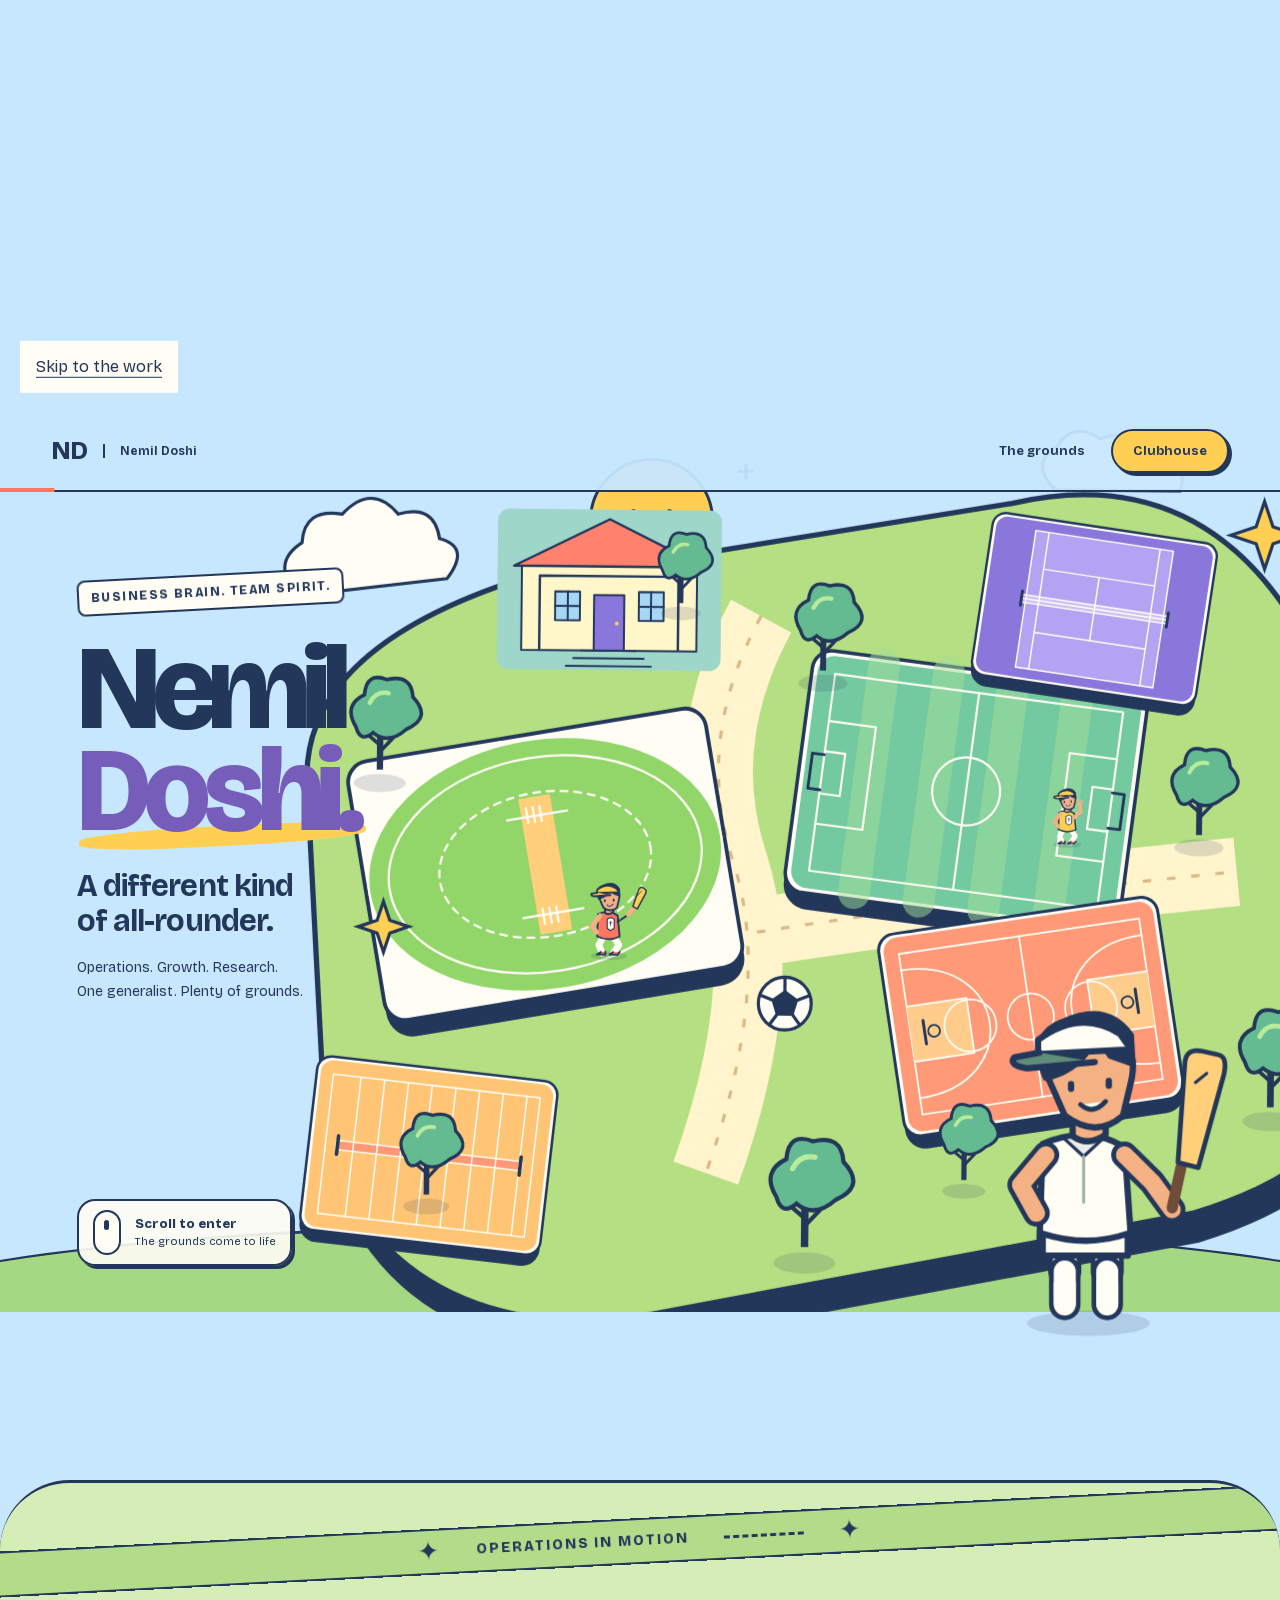
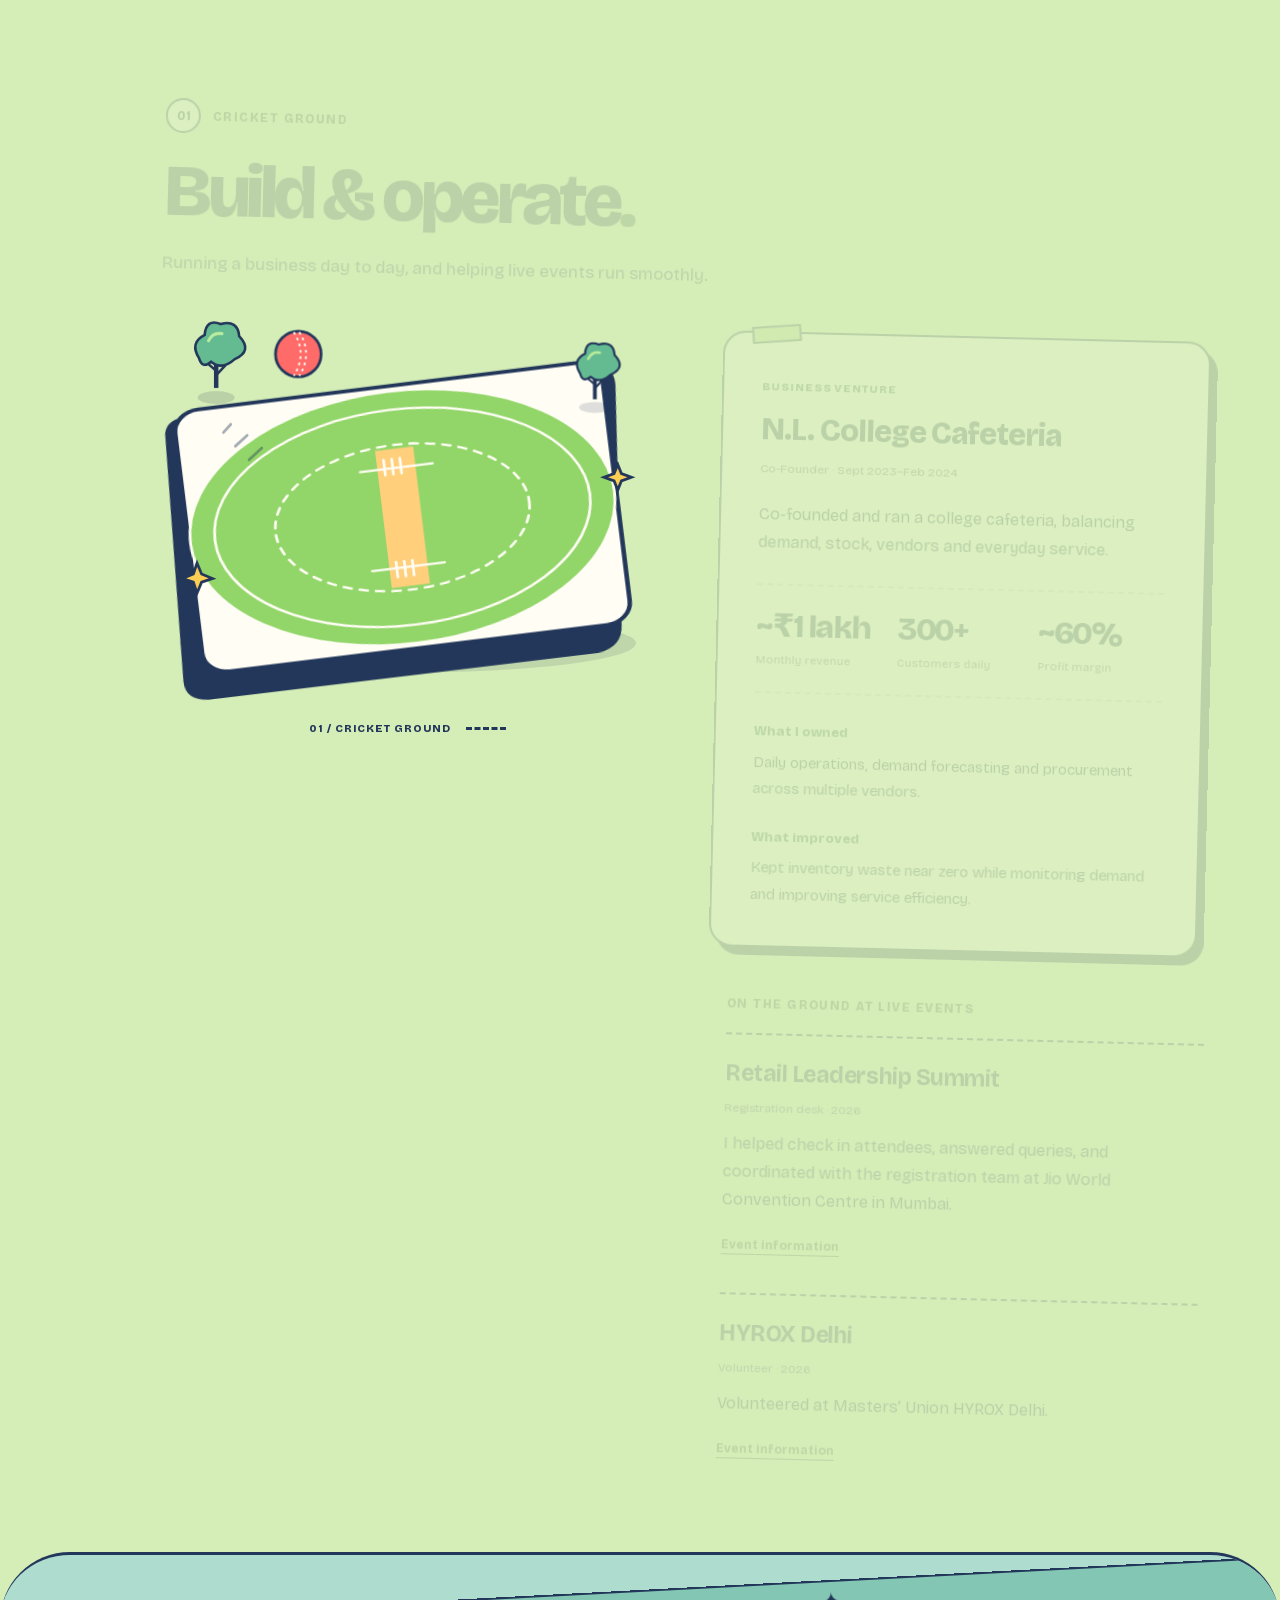
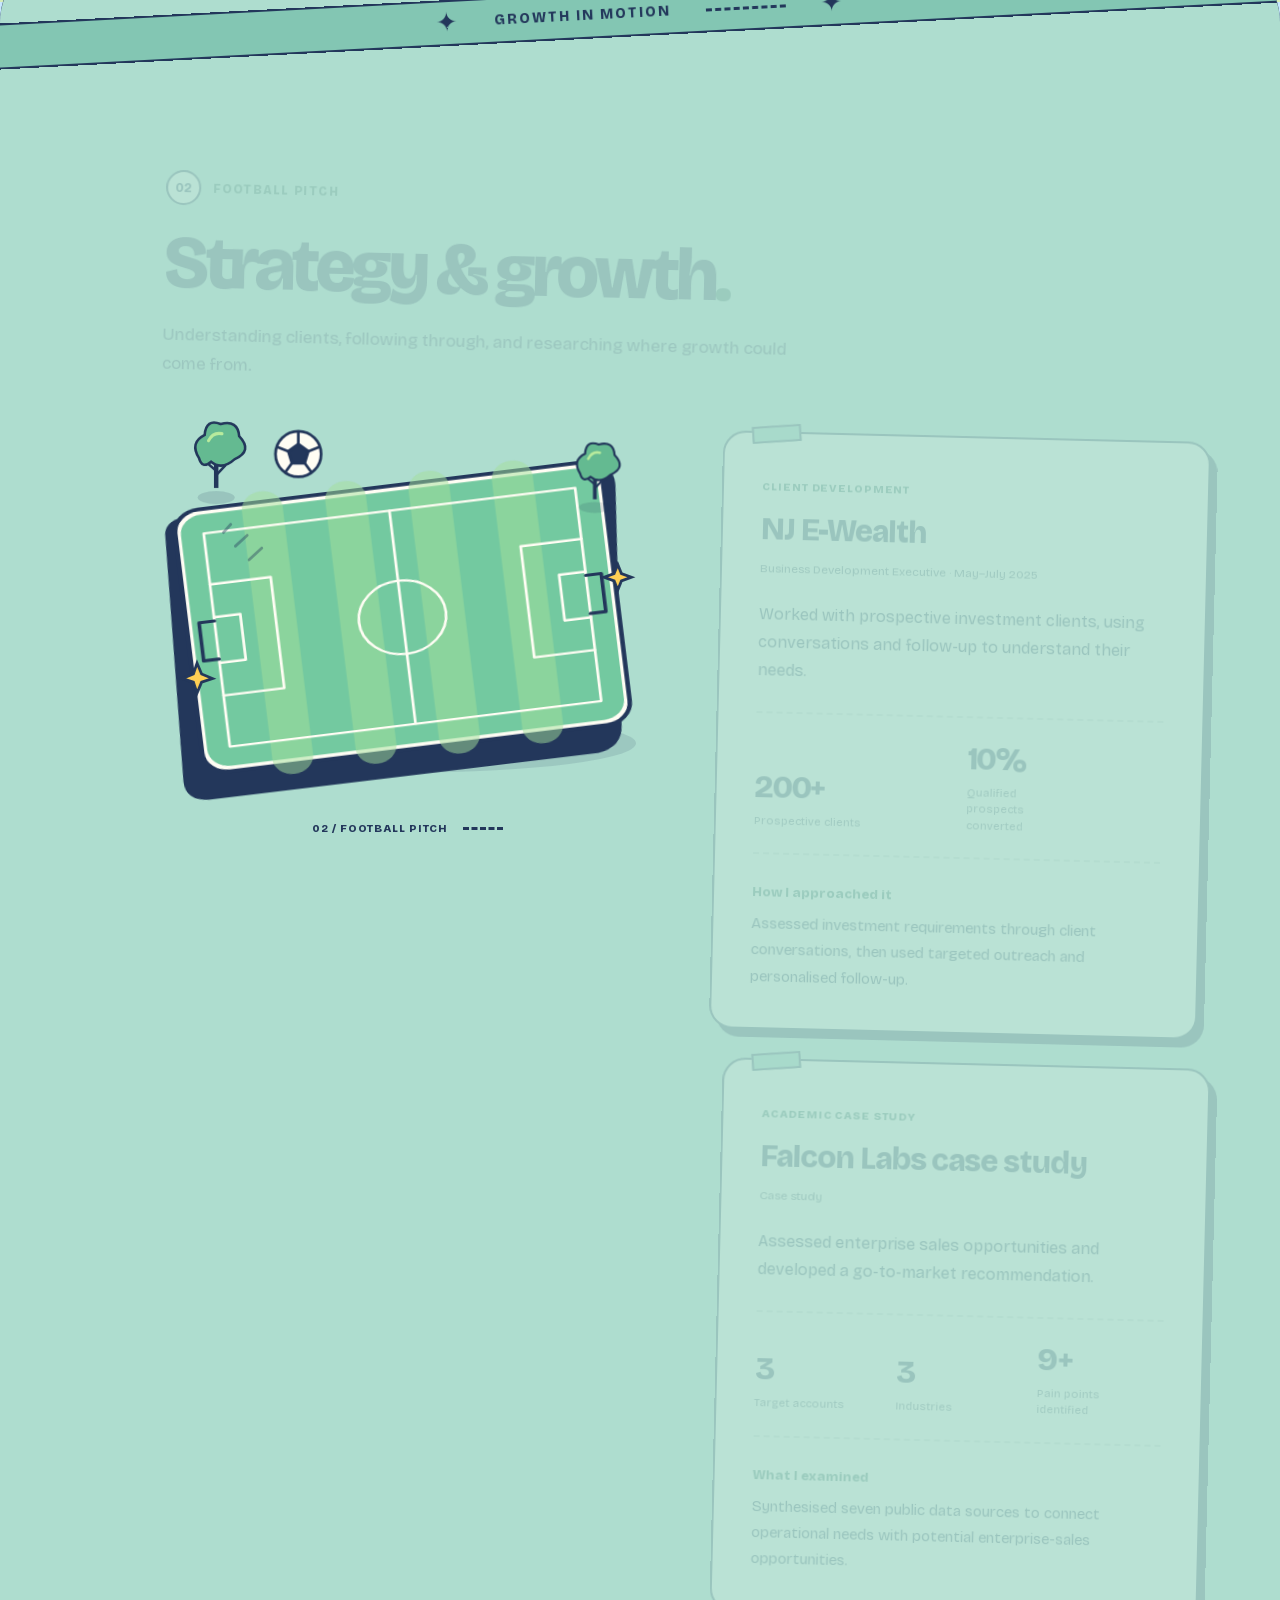
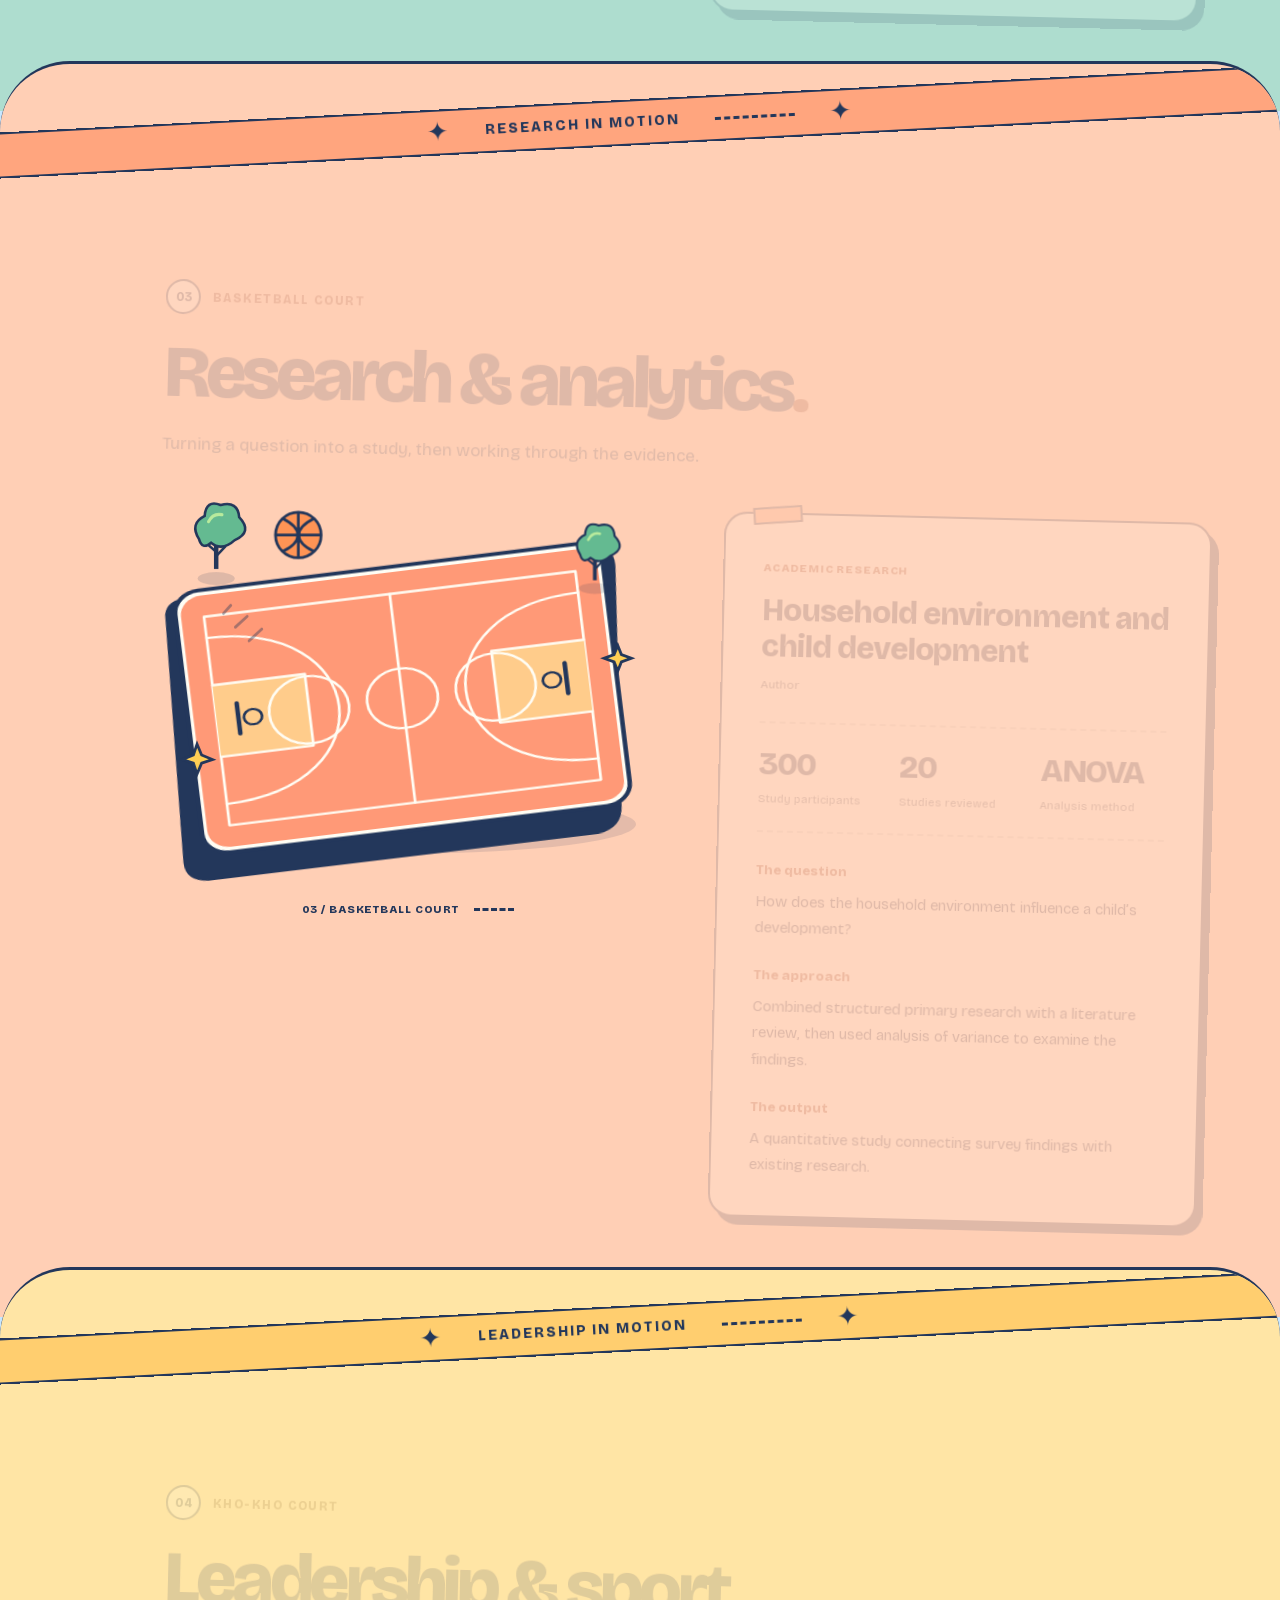
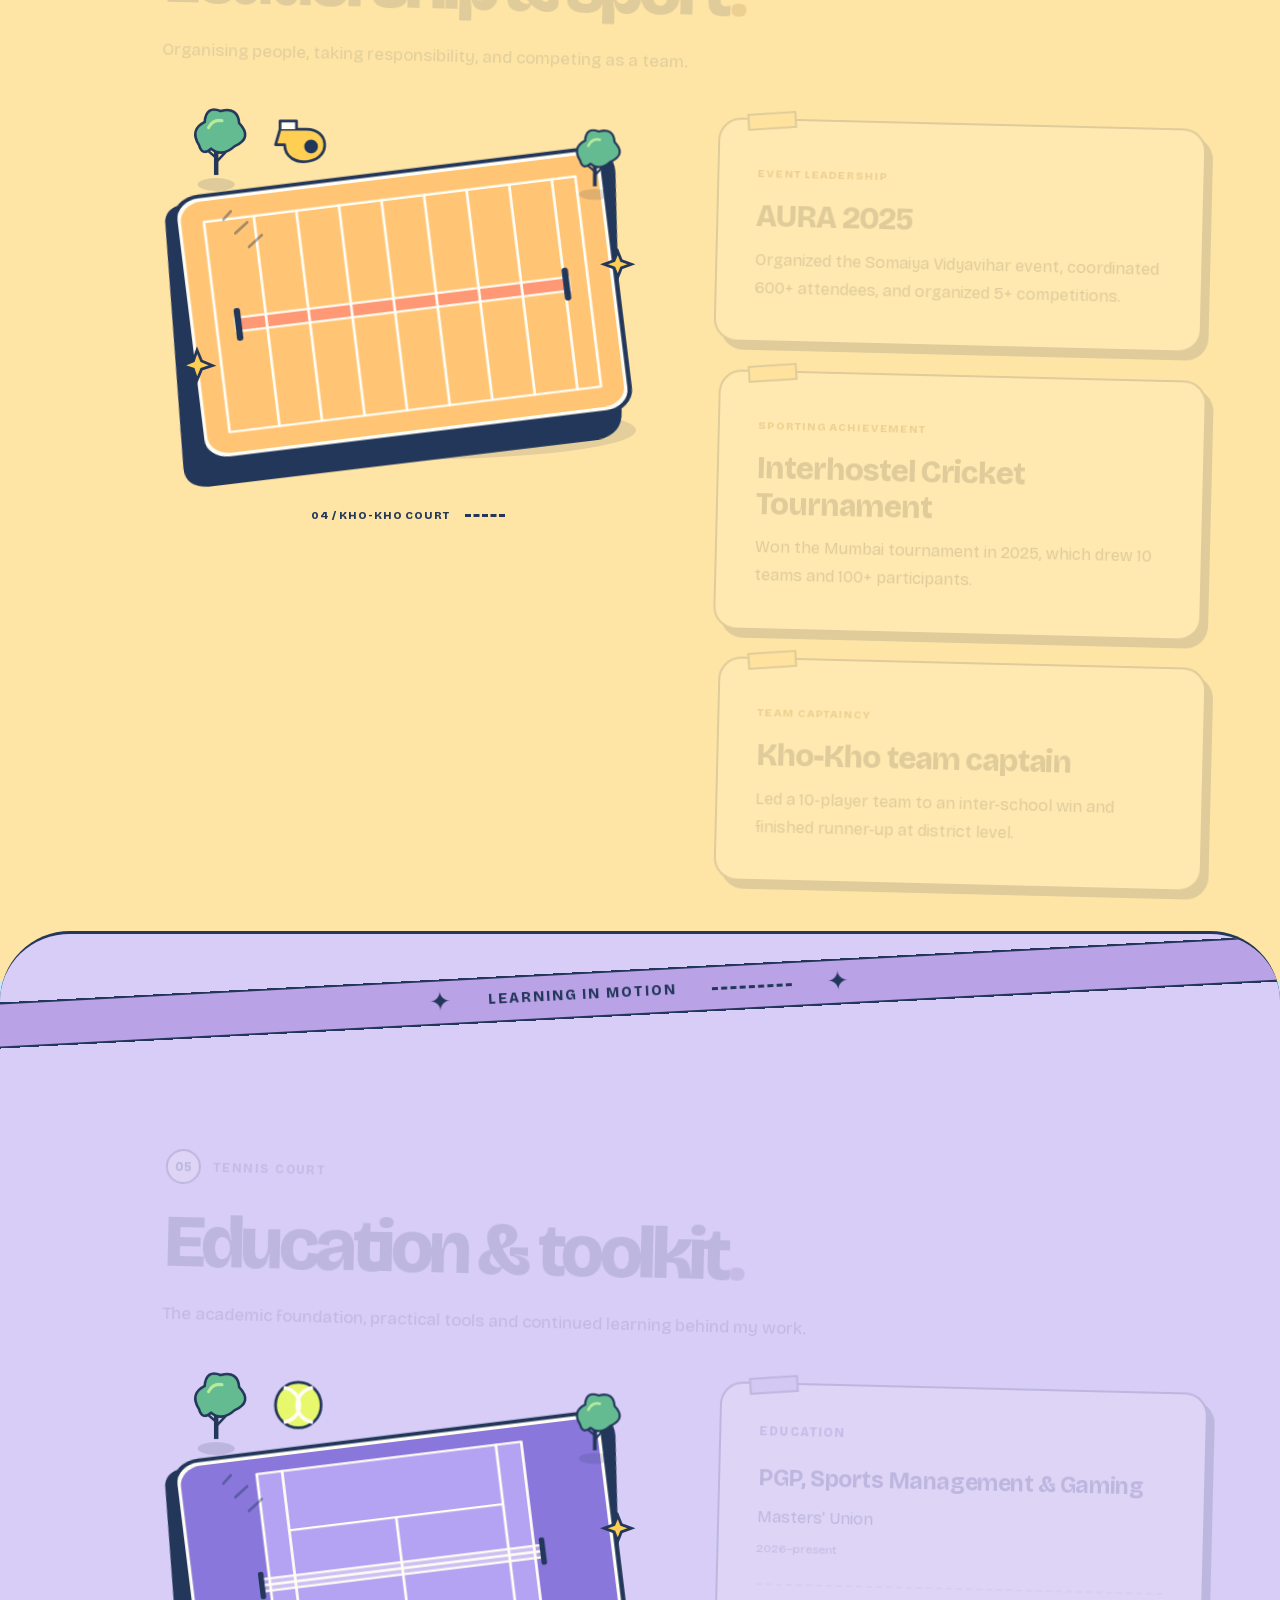
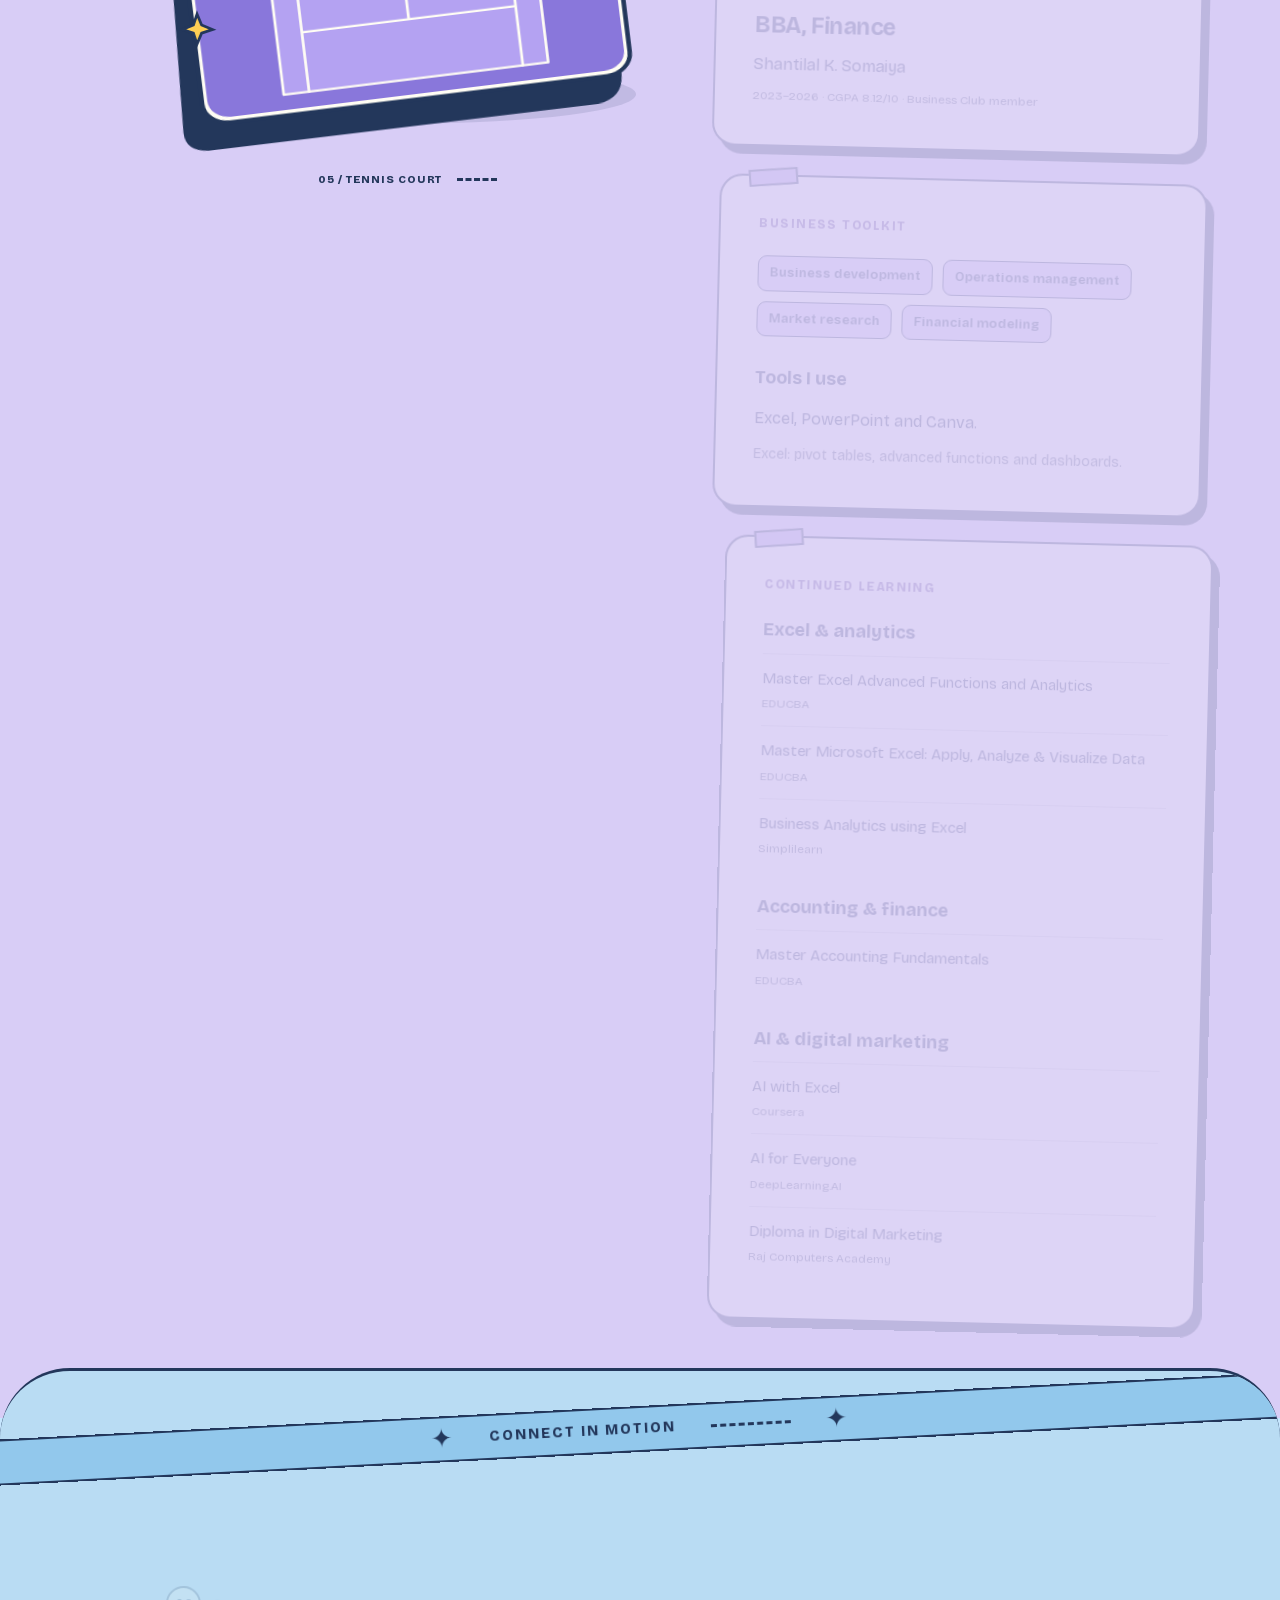
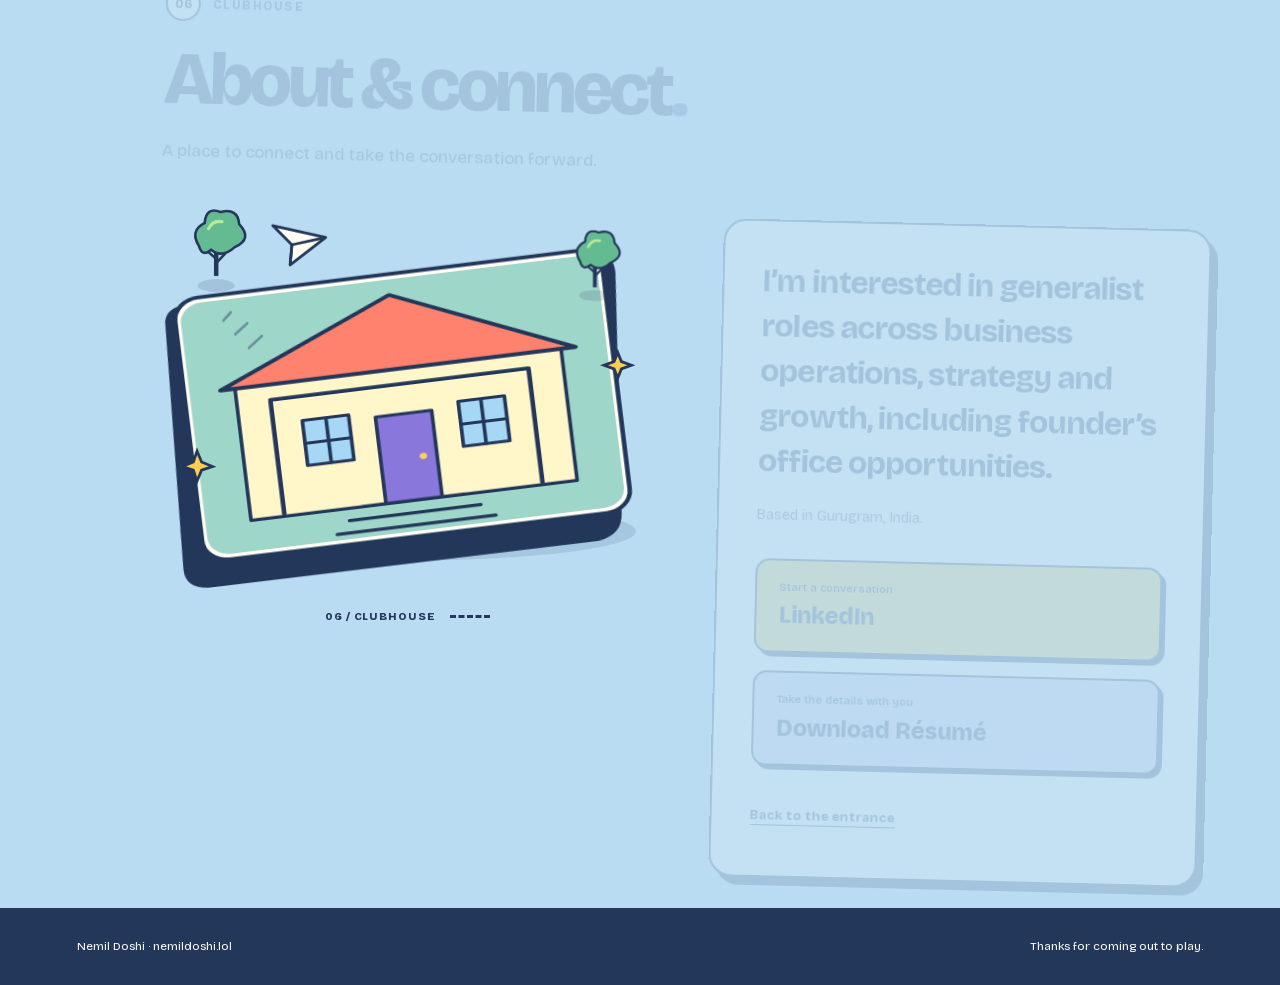
==== commit cb072b54: "Release continuous mobile ground transitions v36" ====
--- a/index.html
+++ b/index.html
@@ -1 +1 @@
- <!doctype html><html lang="en"><head><meta charset="utf-8"><meta name="viewport" content="width=device-width,initial-scale=1,viewport-fit=cover"><meta name="robots" content="noindex"><meta name="theme-color" content="#c7e7ff"><title>Nemil Doshi · A Different Kind of All-Rounder</title><meta name="description" content="A playful, animated sports complex of Nemil Doshi’s work in operations, growth, research and leadership. Just scroll to explore."><link rel="canonical" href="https://nemildoshi.lol/"><link rel="icon" href="data:image/svg+xml,%3Csvg xmlns='http://www.w3.org/2000/svg' viewBox='0 0 64 64'%3E%3Crect width='64' height='64' rx='18' fill='%23ffcf54'/%3E%3Ctext x='32' y='43' font-family='sans-serif' font-weight='900' font-size='27' text-anchor='middle' fill='%2323375b'%3END%3C/text%3E%3C/svg%3E"><link rel="preload" href="bricolage-grotesque.woff2" as="font" type="font/woff2" crossorigin><link rel="stylesheet" href="complex.css?v=35"></head><body><a class="skip-link" href="#cricket">Skip to the work</a><header class="complex-header"><a class="brand" href="#top" aria-label="Nemil Doshi, back to the entrance">ND<span>Nemil Doshi</span></a><nav aria-label="Main navigation"><a href="#cricket">The grounds</a><a class="header-contact" href="#clubhouse">Clubhouse</a></nav><div class="scroll-progress" aria-hidden="true"><i id="page-progress"></i></div></header><main><section class="complex-hero" id="top" aria-labelledby="hero-title"><div class="hero-stage"><div class="hero-sun" aria-hidden="true"><i></i><b>+</b></div><div class="hero-copy"><p class="eyebrow">Business brain. Team spirit.</p><h1 id="hero-title">Nemil<br><span>Doshi.</span></h1><p class="hero-position">A different kind<br>of all-rounder.</p><p class="hero-description">Operations. Growth. Research.<br>One generalist. Plenty of grounds.</p></div><div class="hero-world"><svg class="campus-svg" viewBox="0 0 1080 900" fill="none" xmlns="http://www.w3.org/2000/svg" aria-hidden="true"><g class="world-cloud cloud-one" fill="#fffdf4" stroke="#23375b" stroke-width="3"><path d="M50 160Q22 130 53 110 55 77 91 83 119 53 144 83 178 73 183 106 213 114 190 144Z"/></g><g class="world-cloud cloud-two" fill="#fffdf4" stroke="#23375b" stroke-width="3"><path d="M765 60Q740 35 767 19 782-6 808 12 840-1 856 28 893 31 883 61Z"/></g><g class="campus-world"><path d="M60 363Q60 248 240 182L724 99Q894 58 990 205L1050 584Q1088 709 903 768L350 877Q147 883 82 717Z" fill="#23375b"/><path d="M55 335Q55 220 235 154L719 71Q889 30 985 177L1045 556Q1083 681 898 740L345 849Q142 855 77 689Z" fill="#b4df82" stroke="#23375b" stroke-width="5"/><path d="M483 180Q420 298 459 413T436 707M188 533Q555 458 935 417" stroke="#fff4cc" stroke-width="65"/><path d="M483 180Q420 298 459 413T436 707M188 533Q555 458 935 417" stroke="#dcba88" stroke-width="3" stroke-dasharray="8 15"/><g transform="translate(65 310) rotate(-10) scale(0.72)"><rect x="32" y="53" width="476" height="340" rx="35" fill="#23375b"/><g transform="translate(0 -12)"><rect x="32" y="38" width="476" height="344" rx="28" fill="#fffdf4" stroke="#23375b" stroke-width="5"/><g stroke="#fffdf4" stroke-width="3" stroke-linecap="round" stroke-linejoin="round"><ellipse cx="270" cy="210" rx="234" ry="165" fill="#92d66a"/><ellipse cx="270" cy="210" rx="207" ry="141"/><ellipse cx="270" cy="210" rx="140" ry="95" stroke-dasharray="9 9"/><rect x="249" y="120" width="42" height="180" fill="#ffcf7c" stroke="none"/><path d="M230 145H310M230 275H310M257 133V153M266 133V153M275 133V153M257 267V287M266 267V287M275 267V287"/></g></g></g><g transform="translate(515 190) rotate(7) scale(0.67)"><rect x="32" y="53" width="476" height="340" rx="35" fill="#23375b"/><g transform="translate(0 -12)"><rect x="32" y="38" width="476" height="344" rx="28" fill="#fffdf4" stroke="#23375b" stroke-width="5"/><g stroke="#fffdf4" stroke-width="3" stroke-linecap="round" stroke-linejoin="round"><rect x="40" y="45" width="460" height="330" rx="24" fill="#73c9a0" stroke="none"/><path d="M132 47V373M224 47V373M316 47V373M408 47V373" stroke="#a4df9b" stroke-width="45" opacity=".5"/><rect x="65" y="70" width="410" height="280"/><path d="M270 70V350M65 137H132V283H65M475 137H408V283H475M65 180H94V240H65M475 180H446V240H475"/><circle cx="270" cy="210" r="48"/><path d="M48 185H65M48 185V235H65M492 185H475M492 185V235H475" stroke="#23375b" stroke-width="4"/></g></g></g><g transform="translate(575 470) rotate(-9) scale(0.56)"><rect x="32" y="53" width="476" height="340" rx="35" fill="#23375b"/><g transform="translate(0 -12)"><rect x="32" y="38" width="476" height="344" rx="28" fill="#fffdf4" stroke="#23375b" stroke-width="5"/><g stroke="#fffdf4" stroke-width="3" stroke-linecap="round" stroke-linejoin="round"><rect x="40" y="45" width="460" height="330" rx="24" fill="#ff9977" stroke="none"/><rect x="65" y="73" width="410" height="274"/><path d="M270 73V347M65 163H167V257H65M475 163H373V257H475" fill="#ffcc8b"/><circle cx="270" cy="210" r="39"/><circle cx="167" cy="210" r="44"/><circle cx="373" cy="210" r="44"/><path d="M65 101C245 101 245 319 65 319M475 101C295 101 295 319 475 319"/><path d="M89 190V230M451 190V230" stroke="#23375b" stroke-width="5"/><circle cx="105" cy="210" r="10" stroke="#23375b"/><circle cx="435" cy="210" r="10" stroke="#23375b"/></g></g></g><g transform="translate(55 585) rotate(6) scale(0.48)"><rect x="32" y="53" width="476" height="340" rx="35" fill="#23375b"/><g transform="translate(0 -12)"><rect x="32" y="38" width="476" height="344" rx="28" fill="#fffdf4" stroke="#23375b" stroke-width="5"/><g stroke="#fffdf4" stroke-width="3" stroke-linecap="round" stroke-linejoin="round"><rect x="40" y="45" width="460" height="330" rx="24" fill="#ffc574" stroke="none"/><rect x="65" y="72" width="410" height="276"/><path d="M86 201H454V219H86Z" fill="#ff9875"/><path d="M120 72V348"/><path d="M167 72V348"/><path d="M214 72V348"/><path d="M261 72V348"/><path d="M308 72V348"/><path d="M355 72V348"/><path d="M402 72V348"/><path d="M449 72V348"/><path d="M89 192V228M451 192V228" stroke="#23375b" stroke-width="7"/></g></g></g><g transform="translate(690 65) rotate(8) scale(0.45)"><rect x="32" y="53" width="476" height="340" rx="35" fill="#23375b"/><g transform="translate(0 -12)"><rect x="32" y="38" width="476" height="344" rx="28" fill="#fffdf4" stroke="#23375b" stroke-width="5"/><g stroke="#fffdf4" stroke-width="3" stroke-linecap="round" stroke-linejoin="round"><rect x="40" y="45" width="460" height="330" rx="24" fill="#8977db" stroke="none"/><rect x="124" y="65" width="292" height="290" fill="#b4a2f2"/><path d="M152 65V355M388 65V355M152 143H388M152 277H388M270 143V277M115 210H425"/><path d="M115 202H425V218H115Z" fill="#fffdf455"/><path d="M115 195V225M425 195V225" stroke="#23375b" stroke-width="6"/></g></g></g><g transform="translate(215 60) scale(.46)"><g stroke="#fffdf4" stroke-width="3" stroke-linecap="round" stroke-linejoin="round"><rect x="40" y="45" width="460" height="330" rx="24" fill="#9fd6ca" stroke="none"/><path d="M90 160 270 77 450 160V335H90Z" fill="#fff6c9" stroke="#23375b" stroke-width="4"/><path d="M74 162 270 65 466 162Z" fill="#ff826f" stroke="#23375b" stroke-width="5"/><path d="M127 182H412M127 184V332M412 184V332" stroke="#23375b" stroke-width="5"/><path d="M239 221H301V335H239Z" fill="#8977db" stroke="#23375b" stroke-width="4"/><path d="M159 214H210V273H159ZM331 214H382V273H331Z" fill="#a6d8f5" stroke="#23375b" stroke-width="4"/><path d="M185 214V273M356 214V273M159 244H210M331 244H382M213 335H326M197 351H342M182 367H357" stroke="#23375b" stroke-width="4"/><circle cx="286" cy="279" r="4" fill="#ffcf54" stroke="none"/></g></g><g transform="translate(124 332) scale(0.85)"><ellipse cy="11" rx="29" ry="10" fill="#23375b" opacity=".15"/><path d="M0-4V-55" stroke="#23375b" stroke-width="7"/><path d="M0-31-13-42M0-24 15-40" stroke="#23375b" stroke-width="4"/><path d="M-27-51Q-42-75-18-87-16-113 7-104 34-111 36-85 58-62 29-49 9-31-8-45-22-33-27-51Z" fill="#64ba91" stroke="#23375b" stroke-width="4"/><path d="M-12-78Q-5-92 9-89" fill="none" stroke="#b8eb9d" stroke-width="5" stroke-linecap="round"/></g><g transform="translate(542 234) scale(0.8)"><ellipse cy="11" rx="29" ry="10" fill="#23375b" opacity=".15"/><path d="M0-4V-55" stroke="#23375b" stroke-width="7"/><path d="M0-31-13-42M0-24 15-40" stroke="#23375b" stroke-width="4"/><path d="M-27-51Q-42-75-18-87-16-113 7-104 34-111 36-85 58-62 29-49 9-31-8-45-22-33-27-51Z" fill="#64ba91" stroke="#23375b" stroke-width="4"/><path d="M-12-78Q-5-92 9-89" fill="none" stroke="#b8eb9d" stroke-width="5" stroke-linecap="round"/></g><g transform="translate(899 386) scale(0.8)"><ellipse cy="11" rx="29" ry="10" fill="#23375b" opacity=".15"/><path d="M0-4V-55" stroke="#23375b" stroke-width="7"/><path d="M0-31-13-42M0-24 15-40" stroke="#23375b" stroke-width="4"/><path d="M-27-51Q-42-75-18-87-16-113 7-104 34-111 36-85 58-62 29-49 9-31-8-45-22-33-27-51Z" fill="#64ba91" stroke="#23375b" stroke-width="4"/><path d="M-12-78Q-5-92 9-89" fill="none" stroke="#b8eb9d" stroke-width="5" stroke-linecap="round"/></g><g transform="translate(530 780) scale(1)"><ellipse cy="11" rx="29" ry="10" fill="#23375b" opacity=".15"/><path d="M0-4V-55" stroke="#23375b" stroke-width="7"/><path d="M0-31-13-42M0-24 15-40" stroke="#23375b" stroke-width="4"/><path d="M-27-51Q-42-75-18-87-16-113 7-104 34-111 36-85 58-62 29-49 9-31-8-45-22-33-27-51Z" fill="#64ba91" stroke="#23375b" stroke-width="4"/><path d="M-12-78Q-5-92 9-89" fill="none" stroke="#b8eb9d" stroke-width="5" stroke-linecap="round"/></g><g transform="translate(969 643) scale(0.9)"><ellipse cy="11" rx="29" ry="10" fill="#23375b" opacity=".15"/><path d="M0-4V-55" stroke="#23375b" stroke-width="7"/><path d="M0-31-13-42M0-24 15-40" stroke="#23375b" stroke-width="4"/><path d="M-27-51Q-42-75-18-87-16-113 7-104 34-111 36-85 58-62 29-49 9-31-8-45-22-33-27-51Z" fill="#64ba91" stroke="#23375b" stroke-width="4"/><path d="M-12-78Q-5-92 9-89" fill="none" stroke="#b8eb9d" stroke-width="5" stroke-linecap="round"/></g><g transform="translate(172 733) scale(0.75)"><ellipse cy="11" rx="29" ry="10" fill="#23375b" opacity=".15"/><path d="M0-4V-55" stroke="#23375b" stroke-width="7"/><path d="M0-31-13-42M0-24 15-40" stroke="#23375b" stroke-width="4"/><path d="M-27-51Q-42-75-18-87-16-113 7-104 34-111 36-85 58-62 29-49 9-31-8-45-22-33-27-51Z" fill="#64ba91" stroke="#23375b" stroke-width="4"/><path d="M-12-78Q-5-92 9-89" fill="none" stroke="#b8eb9d" stroke-width="5" stroke-linecap="round"/></g><g transform="translate(407 171) scale(0.65)"><ellipse cy="11" rx="29" ry="10" fill="#23375b" opacity=".15"/><path d="M0-4V-55" stroke="#23375b" stroke-width="7"/><path d="M0-31-13-42M0-24 15-40" stroke="#23375b" stroke-width="4"/><path d="M-27-51Q-42-75-18-87-16-113 7-104 34-111 36-85 58-62 29-49 9-31-8-45-22-33-27-51Z" fill="#64ba91" stroke="#23375b" stroke-width="4"/><path d="M-12-78Q-5-92 9-89" fill="none" stroke="#b8eb9d" stroke-width="5" stroke-linecap="round"/></g><g transform="translate(680 714) scale(0.7)"><ellipse cy="11" rx="29" ry="10" fill="#23375b" opacity=".15"/><path d="M0-4V-55" stroke="#23375b" stroke-width="7"/><path d="M0-31-13-42M0-24 15-40" stroke="#23375b" stroke-width="4"/><path d="M-27-51Q-42-75-18-87-16-113 7-104 34-111 36-85 58-62 29-49 9-31-8-45-22-33-27-51Z" fill="#64ba91" stroke="#23375b" stroke-width="4"/><path d="M-12-78Q-5-92 9-89" fill="none" stroke="#b8eb9d" stroke-width="5" stroke-linecap="round"/></g><g transform="translate(340 500) scale(.35)"><g transform="translate(0 0) scale(1)" stroke="#23375b" stroke-width="5" stroke-linecap="round" stroke-linejoin="round"><ellipse cx="6" cy="8" rx="49" ry="11" fill="#23375b" opacity=".15" stroke="none"/><g class="toon-body"><g class="leg-back"><path d="M17-46 33-23 19 0" fill="none" stroke="#fffdf4" stroke-width="18"/><path d="M18-3 8 4H30L36-4" fill="#ff7760"/></g><g class="leg-front"><path d="M-9-44-21-22-12 0" fill="none" stroke="#fffdf4" stroke-width="18"/><path d="M-15-3-26 4H-3V-4" fill="#ff7760"/></g><path d="M-24-105Q5-119 29-102L35-45Q5-30-26-45Z" fill="#ff7760"/><path d="M-18-101-40-72-27-56" fill="none" stroke="#f4b183" stroke-width="13"/><g class="bat-arm"><path d="M29-85 59-105"/><path d="M58-105 72-123" stroke="#f4b183" stroke-width="13"/><path d="M70-127 85-172Q90-183 99-176L104-172Q107-169 103-160L82-120Z" fill="#ffcf54" stroke-width="4"/><path d="M82-156 93-169" stroke-width="2"/></g><path d="M-5-121V-109Q5-101 17-111V-123" fill="#f4b183"/><path d="M-21-148Q-19-177 9-176 39-174 32-144L27-123Q10-108-10-123Z" fill="#f4b183"/><path d="M-22-147Q-34-175-10-183 17-195 32-174L33-156 19-161 10-174Q1-152-22-147Z" fill="#23375b"/><path d="M-27-171Q0-191 25-175L32-165-27-162Z" fill="#ffcf54"/><path d="M-26-163-42-160Q-46-155-34-153L9-157" fill="#ffcf54"/><path d="M-6-143V-140M18-145V-142"/><path d="M0-130Q8-123 16-132" fill="#fffdf4" stroke-width="3"/><path d="M1-92 10-96 20-92V-67L10-61 1-67Z" fill="#fffdf4" stroke-width="3"/><path d="M7-82H14M10-86V-74" stroke-width="2"/></g></g></g><g transform="translate(773 391) scale(.27)"><g transform="translate(0 0) scale(1)" stroke="#23375b" stroke-width="5" stroke-linecap="round" stroke-linejoin="round"><ellipse cx="6" cy="8" rx="49" ry="11" fill="#23375b" opacity=".15" stroke="none"/><g class="toon-body"><g class="leg-back"><path d="M17-46 33-23 19 0" fill="none" stroke="#fffdf4" stroke-width="18"/><path d="M18-3 8 4H30L36-4" fill="#ff7760"/></g><g class="leg-front"><path d="M-9-44-21-22-12 0" fill="none" stroke="#fffdf4" stroke-width="18"/><path d="M-15-3-26 4H-3V-4" fill="#ff7760"/></g><path d="M-24-105Q5-119 29-102L35-45Q5-30-26-45Z" fill="#ffcf54"/><path d="M-18-101-40-72-27-56" fill="none" stroke="#f4b183" stroke-width="13"/><g class="bat-arm"><path d="M28-87 52-108 48-133" stroke="#f4b183" stroke-width="13"/><path d="M43-138 41-150M49-137 50-150M55-136 59-146" stroke="#f4b183" stroke-width="5"/></g><path d="M-5-121V-109Q5-101 17-111V-123" fill="#f4b183"/><path d="M-21-148Q-19-177 9-176 39-174 32-144L27-123Q10-108-10-123Z" fill="#f4b183"/><path d="M-22-147Q-34-175-10-183 17-195 32-174L33-156 19-161 10-174Q1-152-22-147Z" fill="#23375b"/><path d="M-27-171Q0-191 25-175L32-165-27-162Z" fill="#ffcf54"/><path d="M-26-163-42-160Q-46-155-34-153L9-157" fill="#ffcf54"/><path d="M-6-143V-140M18-145V-142"/><path d="M0-130Q8-123 16-132" fill="#fffdf4" stroke-width="3"/><path d="M1-92 10-96 20-92V-67L10-61 1-67Z" fill="#fffdf4" stroke-width="3"/><path d="M7-82H14M10-86V-74" stroke-width="2"/></g></g></g><g class="campus-ball" transform="translate(509 546)" stroke="#23375b" stroke-width="3"><circle r="25" fill="#fffdf4"/><path d="M0-11 11-3 7 10H-7L-11-3Z" fill="#23375b"/><path d="M0-11V-25M11-3 24-8M7 10 15 21M-7 10-15 21M-11-3-24-8" fill="none"/></g></g><circle id="journey-origin" cx="790" cy="835" r="1" fill="transparent"/><g class="world-spark" fill="#ffcf54" stroke="#23375b" stroke-width="3"><path d="m955 95 8-24 8 24 24 8-24 8-8 24-8-24-24-8ZM124 467l6-18 6 18 18 6-18 6-6 18-6-18-18-6Z"/></g></svg></div><a class="hero-scroll" href="#cricket"><span class="scroll-capsule" aria-hidden="true"><i></i></span><span>Scroll to enter<br><small>The grounds come to life</small></span></a><div class="hero-horizon" aria-hidden="true"></div></div></section><div id="grounds" class="grounds-anchor"></div><section class="zone zone-cricket" id="cricket" aria-labelledby="title-cricket" style="--accent:#345c45"><div class="zone-bridge" aria-hidden="true"><span>Operations in motion</span><i></i></div><div class="zone-inner"><header class="zone-head" data-reveal><p class="eyebrow"><span>01</span> Cricket ground</p><h2 id="title-cricket">Build &amp; operate<span class="heading-dot">.</span></h2><p class="zone-description">Running a business day to day, and helping live events run smoothly.</p></header><div class="zone-layout"><div class="venue-art" aria-hidden="true"><div class="court-graphic"><svg viewBox="0 0 600 480" fill="none" xmlns="http://www.w3.org/2000/svg" aria-hidden="true"><ellipse cx="300" cy="397" rx="250" ry="32" fill="#23375b" opacity=".12"/><g class="court-deck"><path d="M51 116Q54 100 78 100H525Q550 100 547 126L522 385Q520 409 493 412L63 411Q36 409 38 385Z" fill="#23375b"/><g transform="translate(28 62) scale(1 .84)"><rect x="34" y="38" width="472" height="344" rx="28" fill="#fffdf4" stroke="#23375b" stroke-width="5"/><g stroke="#fffdf4" stroke-width="3" stroke-linecap="round" stroke-linejoin="round"><ellipse cx="270" cy="210" rx="234" ry="165" fill="#92d66a"/><ellipse cx="270" cy="210" rx="207" ry="141"/><ellipse cx="270" cy="210" rx="140" ry="95" stroke-dasharray="9 9"/><rect x="249" y="120" width="42" height="180" fill="#ffcf7c" stroke="none"/><path d="M230 145H310M230 275H310M257 133V153M266 133V153M275 133V153M257 267V287M266 267V287M275 267V287"/></g></g></g><g transform="translate(90 120) scale(0.7)"><ellipse cy="11" rx="29" ry="10" fill="#23375b" opacity=".15"/><path d="M0-4V-55" stroke="#23375b" stroke-width="7"/><path d="M0-31-13-42M0-24 15-40" stroke="#23375b" stroke-width="4"/><path d="M-27-51Q-42-75-18-87-16-113 7-104 34-111 36-85 58-62 29-49 9-31-8-45-22-33-27-51Z" fill="#64ba91" stroke="#23375b" stroke-width="4"/><path d="M-12-78Q-5-92 9-89" fill="none" stroke="#b8eb9d" stroke-width="5" stroke-linecap="round"/></g><g transform="translate(505 132) scale(0.6)"><ellipse cy="11" rx="29" ry="10" fill="#23375b" opacity=".15"/><path d="M0-4V-55" stroke="#23375b" stroke-width="7"/><path d="M0-31-13-42M0-24 15-40" stroke="#23375b" stroke-width="4"/><path d="M-27-51Q-42-75-18-87-16-113 7-104 34-111 36-85 58-62 29-49 9-31-8-45-22-33-27-51Z" fill="#64ba91" stroke="#23375b" stroke-width="4"/><path d="M-12-78Q-5-92 9-89" fill="none" stroke="#b8eb9d" stroke-width="5" stroke-linecap="round"/></g><g class="shot-trail" stroke="#23375b" stroke-width="3" stroke-linecap="round" opacity=".45"><path d="M126 196 140 183M111 181 124 169M98 166 106 157"/></g><g class="shot-ball" stroke="#23375b" stroke-width="3" stroke-linejoin="round"><circle r="25" fill="#ff6b69"/><path d="M-5-24C5-8 5 8-5 24M1-24C11-8 11 8 1 24" fill="none" stroke="#fffdf4" stroke-width="2" stroke-dasharray="3 4"/></g><g fill="#ffcf54" stroke="#23375b" stroke-width="3"><path d="m65 321 4-12 5 12 12 5-12 4-5 12-4-12-12-4ZM526 211l4-10 4 10 11 4-11 4-4 10-4-10-11-4Z"/></g></svg></div><div class="art-caption"><span>01 / Cricket ground</span><i></i></div></div><div class="zone-copy"><article class="project-card hero-project" id="college-cafeteria" data-reveal><div class="card-top"><span class="card-kind">Business venture</span></div><h3>N.L. College Cafeteria</h3><p class="project-meta">Co-Founder · Sept 2023–Feb 2024</p><p>Co-founded and ran a college cafeteria, balancing demand, stock, vendors and everyday service.</p><dl class="proof-grid"><div><dt>Monthly revenue</dt><dd>~₹1 lakh</dd></div><div><dt>Customers daily</dt><dd>300+</dd></div><div><dt>Profit margin</dt><dd>~60%</dd></div></dl><div class="work-notes"><h4>What I owned</h4><p>Daily operations, demand forecasting and procurement across multiple vendors.</p><h4>What improved</h4><p>Kept inventory waste near zero while monitoring demand and improving service efficiency.</p></div></article><div class="supporting-work" data-reveal><p class="section-label">On the ground at live events</p><article class="support-card" id="retail-summit"><h3>Retail Leadership Summit</h3><p class="project-meta">Registration desk · 2026</p><p>I helped check in attendees, answered queries, and coordinated with the registration team at Jio World Convention Centre in Mumbai.</p><a class="source-link" href="https://storai.rai.net.in/storai-magazine-edition/gold-rush" target="_blank" rel="noopener noreferrer">Event information <span aria-hidden="true">↗</span></a></article><article class="support-card" id="hyrox"><h3>HYROX Delhi</h3><p class="project-meta">Volunteer · 2026</p><p>Volunteered at Masters’ Union HYROX Delhi.</p><a class="source-link" href="https://support.hyrox.com/?country=IN&amp;event=delhi__24._jul._-_26._jul._2026&amp;hasEvents=1" target="_blank" rel="noopener noreferrer">Event information <span aria-hidden="true">↗</span></a></article></div></div></div></div></section><section class="zone zone-football" id="football" aria-labelledby="title-football" style="--accent:#2d685d"><div class="zone-bridge" aria-hidden="true"><span>Growth in motion</span><i></i></div><div class="zone-inner"><header class="zone-head" data-reveal><p class="eyebrow"><span>02</span> Football pitch</p><h2 id="title-football">Strategy &amp; growth<span class="heading-dot">.</span></h2><p class="zone-description">Understanding clients, following through, and researching where growth could come from.</p></header><div class="zone-layout"><div class="venue-art" aria-hidden="true"><div class="court-graphic"><svg viewBox="0 0 600 480" fill="none" xmlns="http://www.w3.org/2000/svg" aria-hidden="true"><ellipse cx="300" cy="397" rx="250" ry="32" fill="#23375b" opacity=".12"/><g class="court-deck"><path d="M51 116Q54 100 78 100H525Q550 100 547 126L522 385Q520 409 493 412L63 411Q36 409 38 385Z" fill="#23375b"/><g transform="translate(28 62) scale(1 .84)"><rect x="34" y="38" width="472" height="344" rx="28" fill="#fffdf4" stroke="#23375b" stroke-width="5"/><g stroke="#fffdf4" stroke-width="3" stroke-linecap="round" stroke-linejoin="round"><rect x="40" y="45" width="460" height="330" rx="24" fill="#73c9a0" stroke="none"/><path d="M132 47V373M224 47V373M316 47V373M408 47V373" stroke="#a4df9b" stroke-width="45" opacity=".5"/><rect x="65" y="70" width="410" height="280"/><path d="M270 70V350M65 137H132V283H65M475 137H408V283H475M65 180H94V240H65M475 180H446V240H475"/><circle cx="270" cy="210" r="48"/><path d="M48 185H65M48 185V235H65M492 185H475M492 185V235H475" stroke="#23375b" stroke-width="4"/></g></g></g><g transform="translate(90 120) scale(0.7)"><ellipse cy="11" rx="29" ry="10" fill="#23375b" opacity=".15"/><path d="M0-4V-55" stroke="#23375b" stroke-width="7"/><path d="M0-31-13-42M0-24 15-40" stroke="#23375b" stroke-width="4"/><path d="M-27-51Q-42-75-18-87-16-113 7-104 34-111 36-85 58-62 29-49 9-31-8-45-22-33-27-51Z" fill="#64ba91" stroke="#23375b" stroke-width="4"/><path d="M-12-78Q-5-92 9-89" fill="none" stroke="#b8eb9d" stroke-width="5" stroke-linecap="round"/></g><g transform="translate(505 132) scale(0.6)"><ellipse cy="11" rx="29" ry="10" fill="#23375b" opacity=".15"/><path d="M0-4V-55" stroke="#23375b" stroke-width="7"/><path d="M0-31-13-42M0-24 15-40" stroke="#23375b" stroke-width="4"/><path d="M-27-51Q-42-75-18-87-16-113 7-104 34-111 36-85 58-62 29-49 9-31-8-45-22-33-27-51Z" fill="#64ba91" stroke="#23375b" stroke-width="4"/><path d="M-12-78Q-5-92 9-89" fill="none" stroke="#b8eb9d" stroke-width="5" stroke-linecap="round"/></g><g class="shot-trail" stroke="#23375b" stroke-width="3" stroke-linecap="round" opacity=".45"><path d="M126 196 140 183M111 181 124 169M98 166 106 157"/></g><g class="shot-ball" stroke="#23375b" stroke-width="3" stroke-linejoin="round"><circle r="25" fill="#fffdf4"/><path d="M0-11 11-3 7 10H-7L-11-3Z" fill="#23375b"/><path d="M0-11V-25M11-3 24-8M7 10 15 21M-7 10-15 21M-11-3-24-8" fill="none"/></g><g fill="#ffcf54" stroke="#23375b" stroke-width="3"><path d="m65 321 4-12 5 12 12 5-12 4-5 12-4-12-12-4ZM526 211l4-10 4 10 11 4-11 4-4 10-4-10-11-4Z"/></g></svg></div><div class="art-caption"><span>02 / Football pitch</span><i></i></div></div><div class="zone-copy"><article class="project-card " id="nj-group" data-reveal><div class="card-top"><span class="card-kind">Client development</span></div><h3>NJ E-Wealth</h3><p class="project-meta">Business Development Executive · May–July 2025</p><p>Worked with prospective investment clients, using conversations and follow-up to understand their needs.</p><dl class="proof-grid"><div><dt>Prospective clients</dt><dd>200+</dd></div><div><dt>Qualified prospects converted</dt><dd>10%</dd></div></dl><div class="work-notes"><h4>How I approached it</h4><p>Assessed investment requirements through client conversations, then used targeted outreach and personalised follow-up.</p></div></article><article class="project-card " id="falcon-labs" data-reveal><div class="card-top"><span class="card-kind">Academic case study</span></div><h3>Falcon Labs case study</h3><p class="project-meta">Case study</p><p>Assessed enterprise sales opportunities and developed a go-to-market recommendation.</p><dl class="proof-grid"><div><dt>Target accounts</dt><dd>3</dd></div><div><dt>Industries</dt><dd>3</dd></div><div><dt>Pain points identified</dt><dd>9+</dd></div></dl><div class="work-notes"><h4>What I examined</h4><p>Synthesised seven public data sources to connect operational needs with potential enterprise-sales opportunities.</p></div></article></div></div></div></section><section class="zone zone-basketball" id="basketball" aria-labelledby="title-basketball" style="--accent:#914631"><div class="zone-bridge" aria-hidden="true"><span>Research in motion</span><i></i></div><div class="zone-inner"><header class="zone-head" data-reveal><p class="eyebrow"><span>03</span> Basketball court</p><h2 id="title-basketball">Research &amp; analytics<span class="heading-dot">.</span></h2><p class="zone-description">Turning a question into a study, then working through the evidence.</p></header><div class="zone-layout"><div class="venue-art" aria-hidden="true"><div class="court-graphic"><svg viewBox="0 0 600 480" fill="none" xmlns="http://www.w3.org/2000/svg" aria-hidden="true"><ellipse cx="300" cy="397" rx="250" ry="32" fill="#23375b" opacity=".12"/><g class="court-deck"><path d="M51 116Q54 100 78 100H525Q550 100 547 126L522 385Q520 409 493 412L63 411Q36 409 38 385Z" fill="#23375b"/><g transform="translate(28 62) scale(1 .84)"><rect x="34" y="38" width="472" height="344" rx="28" fill="#fffdf4" stroke="#23375b" stroke-width="5"/><g stroke="#fffdf4" stroke-width="3" stroke-linecap="round" stroke-linejoin="round"><rect x="40" y="45" width="460" height="330" rx="24" fill="#ff9977" stroke="none"/><rect x="65" y="73" width="410" height="274"/><path d="M270 73V347M65 163H167V257H65M475 163H373V257H475" fill="#ffcc8b"/><circle cx="270" cy="210" r="39"/><circle cx="167" cy="210" r="44"/><circle cx="373" cy="210" r="44"/><path d="M65 101C245 101 245 319 65 319M475 101C295 101 295 319 475 319"/><path d="M89 190V230M451 190V230" stroke="#23375b" stroke-width="5"/><circle cx="105" cy="210" r="10" stroke="#23375b"/><circle cx="435" cy="210" r="10" stroke="#23375b"/></g></g></g><g transform="translate(90 120) scale(0.7)"><ellipse cy="11" rx="29" ry="10" fill="#23375b" opacity=".15"/><path d="M0-4V-55" stroke="#23375b" stroke-width="7"/><path d="M0-31-13-42M0-24 15-40" stroke="#23375b" stroke-width="4"/><path d="M-27-51Q-42-75-18-87-16-113 7-104 34-111 36-85 58-62 29-49 9-31-8-45-22-33-27-51Z" fill="#64ba91" stroke="#23375b" stroke-width="4"/><path d="M-12-78Q-5-92 9-89" fill="none" stroke="#b8eb9d" stroke-width="5" stroke-linecap="round"/></g><g transform="translate(505 132) scale(0.6)"><ellipse cy="11" rx="29" ry="10" fill="#23375b" opacity=".15"/><path d="M0-4V-55" stroke="#23375b" stroke-width="7"/><path d="M0-31-13-42M0-24 15-40" stroke="#23375b" stroke-width="4"/><path d="M-27-51Q-42-75-18-87-16-113 7-104 34-111 36-85 58-62 29-49 9-31-8-45-22-33-27-51Z" fill="#64ba91" stroke="#23375b" stroke-width="4"/><path d="M-12-78Q-5-92 9-89" fill="none" stroke="#b8eb9d" stroke-width="5" stroke-linecap="round"/></g><g class="shot-trail" stroke="#23375b" stroke-width="3" stroke-linecap="round" opacity=".45"><path d="M126 196 140 183M111 181 124 169M98 166 106 157"/></g><g class="shot-ball" stroke="#23375b" stroke-width="3" stroke-linejoin="round"><circle r="25" fill="#ff9455"/><path d="M-25 0H25M0-25V25M-17-18C5-7 5 7-17 18M17-18C-5-7-5 7 17 18" fill="none"/></g><g fill="#ffcf54" stroke="#23375b" stroke-width="3"><path d="m65 321 4-12 5 12 12 5-12 4-5 12-4-12-12-4ZM526 211l4-10 4 10 11 4-11 4-4 10-4-10-11-4Z"/></g></svg></div><div class="art-caption"><span>03 / Basketball court</span><i></i></div></div><div class="zone-copy"><article class="project-card " id="household-research" data-reveal><div class="card-top"><span class="card-kind">Academic research</span></div><h3>Household environment and child development</h3><p class="project-meta">Author</p><dl class="proof-grid"><div><dt>Study participants</dt><dd>300</dd></div><div><dt>Studies reviewed</dt><dd>20</dd></div><div><dt>Analysis method</dt><dd>ANOVA</dd></div></dl><div class="work-notes"><h4>The question</h4><p>How does the household environment influence a child’s development?</p><h4>The approach</h4><p>Combined structured primary research with a literature review, then used analysis of variance to examine the findings.</p><h4>The output</h4><p>A quantitative study connecting survey findings with existing research.</p></div></article></div></div></div></section><section class="zone zone-kho-kho" id="kho-kho" aria-labelledby="title-kho-kho" style="--accent:#7c571e"><div class="zone-bridge" aria-hidden="true"><span>Leadership in motion</span><i></i></div><div class="zone-inner"><header class="zone-head" data-reveal><p class="eyebrow"><span>04</span> Kho-Kho court</p><h2 id="title-kho-kho">Leadership &amp; sport<span class="heading-dot">.</span></h2><p class="zone-description">Organising people, taking responsibility, and competing as a team.</p></header><div class="zone-layout"><div class="venue-art" aria-hidden="true"><div class="court-graphic"><svg viewBox="0 0 600 480" fill="none" xmlns="http://www.w3.org/2000/svg" aria-hidden="true"><ellipse cx="300" cy="397" rx="250" ry="32" fill="#23375b" opacity=".12"/><g class="court-deck"><path d="M51 116Q54 100 78 100H525Q550 100 547 126L522 385Q520 409 493 412L63 411Q36 409 38 385Z" fill="#23375b"/><g transform="translate(28 62) scale(1 .84)"><rect x="34" y="38" width="472" height="344" rx="28" fill="#fffdf4" stroke="#23375b" stroke-width="5"/><g stroke="#fffdf4" stroke-width="3" stroke-linecap="round" stroke-linejoin="round"><rect x="40" y="45" width="460" height="330" rx="24" fill="#ffc574" stroke="none"/><rect x="65" y="72" width="410" height="276"/><path d="M86 201H454V219H86Z" fill="#ff9875"/><path d="M120 72V348"/><path d="M167 72V348"/><path d="M214 72V348"/><path d="M261 72V348"/><path d="M308 72V348"/><path d="M355 72V348"/><path d="M402 72V348"/><path d="M449 72V348"/><path d="M89 192V228M451 192V228" stroke="#23375b" stroke-width="7"/></g></g></g><g transform="translate(90 120) scale(0.7)"><ellipse cy="11" rx="29" ry="10" fill="#23375b" opacity=".15"/><path d="M0-4V-55" stroke="#23375b" stroke-width="7"/><path d="M0-31-13-42M0-24 15-40" stroke="#23375b" stroke-width="4"/><path d="M-27-51Q-42-75-18-87-16-113 7-104 34-111 36-85 58-62 29-49 9-31-8-45-22-33-27-51Z" fill="#64ba91" stroke="#23375b" stroke-width="4"/><path d="M-12-78Q-5-92 9-89" fill="none" stroke="#b8eb9d" stroke-width="5" stroke-linecap="round"/></g><g transform="translate(505 132) scale(0.6)"><ellipse cy="11" rx="29" ry="10" fill="#23375b" opacity=".15"/><path d="M0-4V-55" stroke="#23375b" stroke-width="7"/><path d="M0-31-13-42M0-24 15-40" stroke="#23375b" stroke-width="4"/><path d="M-27-51Q-42-75-18-87-16-113 7-104 34-111 36-85 58-62 29-49 9-31-8-45-22-33-27-51Z" fill="#64ba91" stroke="#23375b" stroke-width="4"/><path d="M-12-78Q-5-92 9-89" fill="none" stroke="#b8eb9d" stroke-width="5" stroke-linecap="round"/></g><g class="shot-trail" stroke="#23375b" stroke-width="3" stroke-linecap="round" opacity=".45"><path d="M126 196 140 183M111 181 124 169M98 166 106 157"/></g><g class="shot-ball" stroke="#23375b" stroke-width="3" stroke-linejoin="round"><path d="M-20-13H9C34-13 36 18 12 22-3 25-15 17-15 4H-25Z" fill="#ffcf54"/><path d="M-20-13V-22H-2V-13" fill="#fffdf4"/><circle cx="14" cy="6" r="6" fill="#23375b"/></g><g fill="#ffcf54" stroke="#23375b" stroke-width="3"><path d="m65 321 4-12 5 12 12 5-12 4-5 12-4-12-12-4ZM526 211l4-10 4 10 11 4-11 4-4 10-4-10-11-4Z"/></g></svg></div><div class="art-caption"><span>04 / Kho-Kho court</span><i></i></div></div><div class="zone-copy"><article class="project-card achievement" data-reveal><span class="card-kind">Event leadership</span><h3>AURA 2025</h3><p>Organized the Somaiya Vidyavihar event, coordinated 600+ attendees, and organized 5+ competitions.</p></article><article class="project-card achievement" data-reveal><span class="card-kind">Sporting achievement</span><h3>Interhostel Cricket Tournament</h3><p>Won the Mumbai tournament in 2025, which drew 10 teams and 100+ participants.</p></article><article class="project-card achievement" data-reveal><span class="card-kind">Team captaincy</span><h3>Kho-Kho team captain</h3><p>Led a 10-player team to an inter-school win and finished runner-up at district level.</p></article></div></div></div></section><section class="zone zone-tennis" id="tennis" aria-labelledby="title-tennis" style="--accent:#655094"><div class="zone-bridge" aria-hidden="true"><span>Learning in motion</span><i></i></div><div class="zone-inner"><header class="zone-head" data-reveal><p class="eyebrow"><span>05</span> Tennis court</p><h2 id="title-tennis">Education &amp; toolkit<span class="heading-dot">.</span></h2><p class="zone-description">The academic foundation, practical tools and continued learning behind my work.</p></header><div class="zone-layout"><div class="venue-art" aria-hidden="true"><div class="court-graphic"><svg viewBox="0 0 600 480" fill="none" xmlns="http://www.w3.org/2000/svg" aria-hidden="true"><ellipse cx="300" cy="397" rx="250" ry="32" fill="#23375b" opacity=".12"/><g class="court-deck"><path d="M51 116Q54 100 78 100H525Q550 100 547 126L522 385Q520 409 493 412L63 411Q36 409 38 385Z" fill="#23375b"/><g transform="translate(28 62) scale(1 .84)"><rect x="34" y="38" width="472" height="344" rx="28" fill="#fffdf4" stroke="#23375b" stroke-width="5"/><g stroke="#fffdf4" stroke-width="3" stroke-linecap="round" stroke-linejoin="round"><rect x="40" y="45" width="460" height="330" rx="24" fill="#8977db" stroke="none"/><rect x="124" y="65" width="292" height="290" fill="#b4a2f2"/><path d="M152 65V355M388 65V355M152 143H388M152 277H388M270 143V277M115 210H425"/><path d="M115 202H425V218H115Z" fill="#fffdf455"/><path d="M115 195V225M425 195V225" stroke="#23375b" stroke-width="6"/></g></g></g><g transform="translate(90 120) scale(0.7)"><ellipse cy="11" rx="29" ry="10" fill="#23375b" opacity=".15"/><path d="M0-4V-55" stroke="#23375b" stroke-width="7"/><path d="M0-31-13-42M0-24 15-40" stroke="#23375b" stroke-width="4"/><path d="M-27-51Q-42-75-18-87-16-113 7-104 34-111 36-85 58-62 29-49 9-31-8-45-22-33-27-51Z" fill="#64ba91" stroke="#23375b" stroke-width="4"/><path d="M-12-78Q-5-92 9-89" fill="none" stroke="#b8eb9d" stroke-width="5" stroke-linecap="round"/></g><g transform="translate(505 132) scale(0.6)"><ellipse cy="11" rx="29" ry="10" fill="#23375b" opacity=".15"/><path d="M0-4V-55" stroke="#23375b" stroke-width="7"/><path d="M0-31-13-42M0-24 15-40" stroke="#23375b" stroke-width="4"/><path d="M-27-51Q-42-75-18-87-16-113 7-104 34-111 36-85 58-62 29-49 9-31-8-45-22-33-27-51Z" fill="#64ba91" stroke="#23375b" stroke-width="4"/><path d="M-12-78Q-5-92 9-89" fill="none" stroke="#b8eb9d" stroke-width="5" stroke-linecap="round"/></g><g class="shot-trail" stroke="#23375b" stroke-width="3" stroke-linecap="round" opacity=".45"><path d="M126 196 140 183M111 181 124 169M98 166 106 157"/></g><g class="shot-ball" stroke="#23375b" stroke-width="3" stroke-linejoin="round"><circle r="25" fill="#e8f86c"/><path d="M-16-19C7-15 7 15-16 19M16-19C-7-15-7 15 16 19" fill="none" stroke="#fffdf4" stroke-width="4"/></g><g fill="#ffcf54" stroke="#23375b" stroke-width="3"><path d="m65 321 4-12 5 12 12 5-12 4-5 12-4-12-12-4ZM526 211l4-10 4 10 11 4-11 4-4 10-4-10-11-4Z"/></g></svg></div><div class="art-caption"><span>05 / Tennis court</span><i></i></div></div><div class="zone-copy"><div class="learning-card" data-reveal><p class="section-label">Education</p><article class="degree"><h3>PGP, Sports Management &amp; Gaming</h3><p>Masters’ Union</p><p class="project-meta">2026–present</p></article><article class="degree"><h3>BBA, Finance</h3><p>Shantilal K. Somaiya</p><p class="project-meta">2023–2026 · CGPA 8.12/10 · Business Club member</p></article></div><div class="learning-card" data-reveal><p class="section-label">Business toolkit</p><ul class="skill-list"><li>Business development</li><li>Operations management</li><li>Market research</li><li>Financial modeling</li></ul><h3 class="tool-title">Tools I use</h3><p>Excel, PowerPoint and Canva.</p><p class="muted small-copy">Excel: pivot tables, advanced functions and dashboards.</p></div><div class="learning-card certifications" data-reveal><p class="section-label">Continued learning</p><h3>Excel & analytics</h3><ul><li><span>Master Excel Advanced Functions and Analytics</span><small>EDUCBA</small></li><li><span>Master Microsoft Excel: Apply, Analyze &amp; Visualize Data</span><small>EDUCBA</small></li><li><span>Business Analytics using Excel</span><small>Simplilearn</small></li></ul><h3>Accounting & finance</h3><ul><li><span>Master Accounting Fundamentals</span><small>EDUCBA</small></li></ul><h3>AI & digital marketing</h3><ul><li><span>AI with Excel</span><small>Coursera</small></li><li><span>AI for Everyone</span><small>DeepLearning.AI</small></li><li><span>Diploma in Digital Marketing</span><small>Raj Computers Academy</small></li></ul></div></div></div></div></section><section class="zone zone-clubhouse" id="clubhouse" aria-labelledby="title-clubhouse" style="--accent:#3e5f93"><div class="zone-bridge" aria-hidden="true"><span>Connect in motion</span><i></i></div><div class="zone-inner"><header class="zone-head" data-reveal><p class="eyebrow"><span>06</span> Clubhouse</p><h2 id="title-clubhouse">About &amp; connect<span class="heading-dot">.</span></h2><p class="zone-description">A place to connect and take the conversation forward.</p></header><div class="zone-layout"><div class="venue-art" aria-hidden="true"><div class="court-graphic"><svg viewBox="0 0 600 480" fill="none" xmlns="http://www.w3.org/2000/svg" aria-hidden="true"><ellipse cx="300" cy="397" rx="250" ry="32" fill="#23375b" opacity=".12"/><g class="court-deck"><path d="M51 116Q54 100 78 100H525Q550 100 547 126L522 385Q520 409 493 412L63 411Q36 409 38 385Z" fill="#23375b"/><g transform="translate(28 62) scale(1 .84)"><rect x="34" y="38" width="472" height="344" rx="28" fill="#fffdf4" stroke="#23375b" stroke-width="5"/><g stroke="#fffdf4" stroke-width="3" stroke-linecap="round" stroke-linejoin="round"><rect x="40" y="45" width="460" height="330" rx="24" fill="#9fd6ca" stroke="none"/><path d="M90 160 270 77 450 160V335H90Z" fill="#fff6c9" stroke="#23375b" stroke-width="4"/><path d="M74 162 270 65 466 162Z" fill="#ff826f" stroke="#23375b" stroke-width="5"/><path d="M127 182H412M127 184V332M412 184V332" stroke="#23375b" stroke-width="5"/><path d="M239 221H301V335H239Z" fill="#8977db" stroke="#23375b" stroke-width="4"/><path d="M159 214H210V273H159ZM331 214H382V273H331Z" fill="#a6d8f5" stroke="#23375b" stroke-width="4"/><path d="M185 214V273M356 214V273M159 244H210M331 244H382M213 335H326M197 351H342M182 367H357" stroke="#23375b" stroke-width="4"/><circle cx="286" cy="279" r="4" fill="#ffcf54" stroke="none"/></g></g></g><g transform="translate(90 120) scale(0.7)"><ellipse cy="11" rx="29" ry="10" fill="#23375b" opacity=".15"/><path d="M0-4V-55" stroke="#23375b" stroke-width="7"/><path d="M0-31-13-42M0-24 15-40" stroke="#23375b" stroke-width="4"/><path d="M-27-51Q-42-75-18-87-16-113 7-104 34-111 36-85 58-62 29-49 9-31-8-45-22-33-27-51Z" fill="#64ba91" stroke="#23375b" stroke-width="4"/><path d="M-12-78Q-5-92 9-89" fill="none" stroke="#b8eb9d" stroke-width="5" stroke-linecap="round"/></g><g transform="translate(505 132) scale(0.6)"><ellipse cy="11" rx="29" ry="10" fill="#23375b" opacity=".15"/><path d="M0-4V-55" stroke="#23375b" stroke-width="7"/><path d="M0-31-13-42M0-24 15-40" stroke="#23375b" stroke-width="4"/><path d="M-27-51Q-42-75-18-87-16-113 7-104 34-111 36-85 58-62 29-49 9-31-8-45-22-33-27-51Z" fill="#64ba91" stroke="#23375b" stroke-width="4"/><path d="M-12-78Q-5-92 9-89" fill="none" stroke="#b8eb9d" stroke-width="5" stroke-linecap="round"/></g><g class="shot-trail" stroke="#23375b" stroke-width="3" stroke-linecap="round" opacity=".45"><path d="M126 196 140 183M111 181 124 169M98 166 106 157"/></g><g class="shot-ball" stroke="#23375b" stroke-width="3" stroke-linejoin="round"><path d="M-28-18 30-5-9 25-7 3Z" fill="#fffdf4"/><path d="M-7 3 30-5M-7 3-9 25" fill="none"/></g><g fill="#ffcf54" stroke="#23375b" stroke-width="3"><path d="m65 321 4-12 5 12 12 5-12 4-5 12-4-12-12-4ZM526 211l4-10 4 10 11 4-11 4-4 10-4-10-11-4Z"/></g></svg></div><div class="art-caption"><span>06 / Clubhouse</span><i></i></div></div><div class="zone-copy"><div class="club-card" data-reveal><p class="club-intro">I’m interested in generalist roles across business operations, strategy and growth, including founder’s office opportunities.</p><p class="muted">Based in Gurugram, India.</p><div class="contact-links"><a href="https://www.linkedin.com/in/nemil-doshi-08b6272b7/" target="_blank" rel="noopener noreferrer"><span><small>Start a conversation</small>LinkedIn</span><b aria-hidden="true">↗</b></a><a href="Nemil-Doshi-Resume.pdf" download><span><small>Take the details with you</small>Download Résumé</span><b aria-hidden="true">↓</b></a></div><a class="back-top" href="#top">Back to the entrance <span aria-hidden="true">↑</span></a></div></div></div></div></section></main><div class="journey-track" aria-hidden="true"><svg id="journey-route" xmlns="http://www.w3.org/2000/svg" fill="none"><path class="trail-edge"/><path class="trail-paper"/><path class="trail-dashes"/><g id="journey-stops"></g><g id="journey-play-effects"><g class="play-target" data-target="basketball" stroke="#23375b" stroke-width="4" stroke-linejoin="round"><path d="M26-32V108H5" fill="none"/><path d="M-38-48H42V-5H-38Z" fill="#fffdf4"/><path d="M-13-29H17V-7H-13Z" fill="#d3eaff" stroke-width="2"/><g class="play-net"><path d="M-26 2-15 32H15L26 2M-19 4 11 31M0 4 20 23M19 4-11 31M0 4-20 23" fill="none" stroke="#fffdf4" stroke-width="3"/><ellipse cy="2" rx="30" ry="7" fill="#ff9977" stroke-width="3"/></g></g><g class="play-target" data-target="football" stroke="#23375b" stroke-width="3" stroke-linejoin="round"><path d="M-44 30V-23H36V30M-44-23-30-36H49V15L36 30M36-23 49-36" fill="#fffdf4aa"/><path d="M-30-36V15H49M-44 30-30 15M-27-21V29M-9-23V28M9-23V28M-44-6H36M-44 12H36" fill="none" stroke="#8aa5a5" stroke-width="1.5"/></g><g class="play-target" data-target="kho-kho" stroke="#23375b" stroke-width="3" stroke-linecap="round"><ellipse cy="13" rx="28" ry="7" fill="#23375b" opacity=".15" stroke="none"/><path d="M-12-20-18 8M12-20 20 8" fill="none" stroke-width="9"/><path d="M-19-60Q0-69 18-59L22-21H-22Z" fill="#ff9977"/><path d="M-18-54-31-34M18-54 31-34" stroke="#f4b183" stroke-width="8"/><circle cy="-83" r="19" fill="#f4b183"/><path d="M-18-88Q-18-111 3-106 23-106 19-86L7-94-6-84Z" fill="#23375b"/><path d="M-6-82V-80M7-82V-80M-4-72Q1-68 7-73"/></g><g class="play-projectile" data-projectile="cricket" stroke="#23375b" stroke-width="3"><circle r="25" fill="#ff6b69"/><path d="M-5-24C5-8 5 8-5 24M1-24C11-8 11 8 1 24" fill="none" stroke="#fffdf4" stroke-width="2" stroke-dasharray="3 4"/></g><g class="play-projectile" data-projectile="football" stroke="#23375b" stroke-width="3"><circle r="25" fill="#fffdf4"/><path d="M0-11 11-3 7 10H-7L-11-3Z" fill="#23375b"/><path d="M0-11V-25M11-3 24-8M7 10 15 21M-7 10-15 21M-11-3-24-8" fill="none"/></g><g class="play-projectile" data-projectile="basketball" stroke="#23375b" stroke-width="3"><circle r="25" fill="#ff9455"/><path d="M-25 0H25M0-25V25M-17-18C5-7 5 7-17 18M17-18C-5-7-5 7 17 18" fill="none"/></g><g class="play-projectile" data-projectile="tennis" stroke="#23375b" stroke-width="3"><circle r="25" fill="#e8f86c"/><path d="M-16-19C7-15 7 15-16 19M16-19C-7-15-7 15 16 19" fill="none" stroke="#fffdf4" stroke-width="4"/></g><g class="play-impact" stroke="#23375b" stroke-width="3" stroke-linecap="round"><path d="M-34 0H-22M22 0H34M0-34V-22M0 22V34M-24-24-16-16M16 16 24 24M24-24 16-16M-16 16-24 24"/><path d="m0-17 5 12 12 5-12 5-5 12-5-12-12-5 12-5Z" fill="#ffcf54"/></g></g></svg></div><div class="journey-guide" id="journey-guide" data-sport="cricket" aria-hidden="true"><svg viewBox="-65 -205 190 225" xmlns="http://www.w3.org/2000/svg" fill="none"><g class="journey-puppet"><g class="traveller-figure" stroke="#23375b" stroke-width="4" stroke-linecap="round" stroke-linejoin="round"><ellipse class="gait-shadow" cx="5" cy="9" rx="39" ry="8" fill="#23375b" opacity=".14" stroke="none"/><g class="gait-hip-back" style="--hip-x:17px"><path d="M17-46V-24" stroke="#23375b" stroke-width="21"/><path d="M17-46V-24" stroke="var(--leg-color)" stroke-width="15"/><g class="gait-knee-back" style="--knee-x:17px"><path d="M17-24V-3" stroke="#23375b" stroke-width="20"/><path d="M17-24V-3" stroke="var(--leg-color)" stroke-width="14"/><path d="M17-16V-4" stroke="var(--sock-color)" stroke-width="14"/><g class="gait-foot-back" style="--ankle-x:17px"><path d="M10-6 32Q17 97H29L28-5Z" fill="var(--shoe-color)" stroke-width="3"/><path d="M56H29" stroke="#fffdf4" stroke-width="2"/></g></g></g><g class="gait-hip-front" style="--hip-x:-10px"><path d="M-10-46V-24" stroke="#23375b" stroke-width="21"/><path d="M-10-46V-24" stroke="var(--leg-color)" stroke-width="15"/><g class="gait-knee-front" style="--knee-x:-10px"><path d="M-10-24V-3" stroke="#23375b" stroke-width="20"/><path d="M-10-24V-3" stroke="var(--leg-color)" stroke-width="14"/><path d="M-10-16V-4" stroke="var(--sock-color)" stroke-width="14"/><g class="gait-foot-front" style="--ankle-x:-10px"><path d="M-17-6 -242Q-267 -187H2L1-5Z" fill="var(--shoe-color)" stroke-width="3"/><path d="M-226H2" stroke="#fffdf4" stroke-width="2"/></g></g></g><g class="gait-torso"><g class="kit-detail" data-kit="clubhouse"><path d="M-29-100Q-52-102-49-78V-55Q-49-48-29-50Z" fill="#ffcf54"/><path d="M-37-88V-65" stroke="#fffdf4"/></g><path d="M-24-105Q4-117 28-103L32-46Q5-35-26-45Z" fill="var(--jersey-color)"/><path d="M-24-48Q4-39 30-48V-34H-24Z" fill="var(--short-color)"/><g class="gait-left-arm"><path d="M-22-98-38-79-28-61" fill="none" stroke="#23375b" stroke-width="17"/><path d="M-22-98-38-79-28-61" fill="none" stroke="#f4b183" stroke-width="11"/></g><g class="gait-right-arm"><path d="M28-98 46-81 59-64" fill="none" stroke="#23375b" stroke-width="17"/><path d="M28-98 46-81 59-64" fill="none" stroke="#f4b183" stroke-width="11"/><g class="kit-detail equipment" data-kit="cricket" data-gear="bat"><path d="M59-65 64-91" stroke="#6e4d39" stroke-width="7"/><path d="M62-94 65-158Q66-167 76-165L86-163Q92-162 90-151L75-91Z" fill="#ffcf79" stroke-width="3"/><path d="M72-145 79-151" stroke-width="2"/></g><g class="kit-detail equipment" data-kit="football" data-gear="football" transform="translate(61 -68) scale(.87)"><circle r="25" fill="#fffdf4"/><path d="M0-11 11-3 7 10H-7L-11-3Z" fill="#23375b"/><path d="M0-11V-25M11-3 24-8M7 10 15 21M-7 10-15 21M-11-3-24-8" fill="none"/></g><g class="kit-detail equipment" data-kit="basketball" data-gear="basketball" transform="translate(61 -70) scale(.98)"><circle r="25" fill="#ff9455"/><path d="M-25 0H25M0-25V25M-17-18C5-7 5 7-17 18M17-18C-5-7-5 7 17 18" fill="none"/></g><g class="kit-detail equipment" data-kit="kho-kho" data-gear="tag"><path d="M59-64 69-77M66-78 72-89M70-77 79-84M73-73 84-77" stroke="#f4b183" stroke-width="5"/></g><g class="kit-detail equipment" data-kit="tennis" data-gear="racket"><path d="M59-65 73-111" stroke="#23375b" stroke-width="8"/><path d="M60-69 67-91" stroke="#ff9977" stroke-width="6"/><ellipse cx="80" cy="-140" rx="20" ry="31" transform="rotate(14 80 -140)" fill="#d8f2eb" stroke-width="5"/><path d="M69-158 81-112M77-165 90-121M64-143 96-151M64-133 98-141M69-123 95-131" stroke="#779c99" stroke-width="1.5"/></g><g class="kit-detail equipment" data-kit="clubhouse" data-gear="folder"><path d="M47-96 78-93 75-45 43-48Z" fill="#8977eb"/><path d="M52-89 72-87 70-53 49-55Z" fill="#fffdf4" stroke-width="2"/><path d="M56-79 66-78M55-72 65-71M54-65 63-64" stroke-width="2"/></g></g><g class="shooting-arms"><path d="M-22-98-35-144-9-194M28-98 44-144 16-194" fill="none" stroke="#23375b" stroke-width="17"/><path d="M-22-98-35-144-9-194M28-98 44-144 16-194" fill="none" stroke="#f4b183" stroke-width="11"/><g class="shoot-fingers"><path d="M-9-194-5-202 4-205M16-194 13-202 4-205" fill="none" stroke="#f4b183" stroke-width="6"/></g></g><g class="kit-detail" data-kit="cricket"><path d="M-10-108 2-97 15-109" fill="#e8eee8" stroke-width="2"/><path d="M2-97V-68" stroke="#a1b5aa" stroke-width="2"/></g><g class="kit-detail" data-kit="football"><path d="M-12-108 2-97 16-109" fill="#fffdf4" stroke-width="2"/><path d="M-17-94V-60M-7-94V-60M17-94V-60" stroke="#8ad1a3" stroke-width="6"/><text x="5" y="-69" fill="#fffdf4" stroke="none" font-size="20" font-weight="800" font-family="system-ui" text-anchor="middle">7</text></g><g class="kit-detail" data-kit="basketball"><path d="M-18-107Q2-82 22-106M-24-101V-84M28-100V-83" fill="none" stroke="#ffe3a0" stroke-width="5"/><text x="3" y="-66" fill="#fffdf4" stroke="none" font-size="20" font-weight="800" font-family="system-ui" text-anchor="middle">23</text></g><g class="kit-detail" data-kit="kho-kho"><path d="M-20-100 26-75" stroke="#ffd75c" stroke-width="9"/><path d="M-17-73H-7" stroke="#fffdf4" stroke-width="4"/></g><g class="kit-detail" data-kit="tennis"><path d="M-11-108 1-97 15-109" fill="#fffdf4" stroke-width="2"/><circle cx="15" cy="-86" r="5" fill="#e8f86c" stroke-width="2"/><circle class="tennis-pocket-ball" cx="-29" cy="-62" r="10" fill="#e8f86c" stroke-width="2"/><path class="tennis-pocket-ball" d="M-35-69Q-25-64-35-55" stroke="#fffdf4" stroke-width="2"/></g><g class="kit-detail" data-kit="clubhouse"><path d="M-14-109Q0-120 17-108L6-95Z" fill="#d8cdf6"/><path d="M-3-99V-83M9-99V-83M-10-63H18" stroke="#fffdf4" stroke-width="2"/></g><path d="M-5-123V-110Q5-103 16-111V-124" fill="#f4b183"/><g class="gait-head"><path d="M-21-148Q-19-177 9-176 39-174 32-144L27-123Q10-108-10-123Z" fill="#f4b183"/><path d="M-22-147Q-34-175-10-183 17-195 32-174L33-156 19-161 10-174Q1-152-22-147Z" fill="#23375b"/><g class="kit-detail" data-kit="cricket"><path d="M-27-171Q0-191 25-175L32-165-27-162Z" fill="#fffdf4"/><path d="M-26-163-42-160Q-46-155-34-153L9-157" fill="#608d79"/></g><g class="kit-detail" data-kit="basketball"><path d="M-23-159 30-163" stroke="#fffdf4" stroke-width="9"/><path d="M-3-162 7-162" stroke="#ff9977" stroke-width="4"/></g><g class="kit-detail" data-kit="kho-kho"><path d="M-23-159 30-163" stroke="#ffd75c" stroke-width="9"/><path d="M-23-159-35-147M-22-157-37-158" stroke="#ffd75c" stroke-width="5"/></g><g class="kit-detail" data-kit="tennis"><path d="M-24-160 29-164" stroke="#fffdf4" stroke-width="9"/><path d="M-25-160-42-154Q-45-149-32-148L2-155" fill="#8977eb" stroke-width="3"/></g><path d="M-6-143V-140M18-145V-142"/><path d="M0-130Q8-123 16-132" fill="#fffdf4" stroke-width="3"/></g></g></g></g></svg></div><footer class="complex-footer"><span>Nemil Doshi · nemildoshi.lol</span><span>Thanks for coming out to play.</span></footer><script src="complex.js?v=35" defer></script><script src="complex-journey.js?v=35" defer></script></body></html>
+ <!doctype html><html lang="en"><head><meta charset="utf-8"><meta name="viewport" content="width=device-width,initial-scale=1,viewport-fit=cover"><meta name="robots" content="noindex"><meta name="theme-color" content="#c7e7ff"><title>Nemil Doshi · A Different Kind of All-Rounder</title><meta name="description" content="A playful, animated sports complex of Nemil Doshi’s work in operations, growth, research and leadership. Just scroll to explore."><link rel="canonical" href="https://nemildoshi.lol/"><link rel="icon" href="data:image/svg+xml,%3Csvg xmlns='http://www.w3.org/2000/svg' viewBox='0 0 64 64'%3E%3Crect width='64' height='64' rx='18' fill='%23ffcf54'/%3E%3Ctext x='32' y='43' font-family='sans-serif' font-weight='900' font-size='27' text-anchor='middle' fill='%2323375b'%3END%3C/text%3E%3C/svg%3E"><link rel="preload" href="bricolage-grotesque.woff2" as="font" type="font/woff2" crossorigin><link rel="stylesheet" href="complex.css?v=36"></head><body><a class="skip-link" href="#cricket">Skip to the work</a><header class="complex-header"><a class="brand" href="#top" aria-label="Nemil Doshi, back to the entrance">ND<span>Nemil Doshi</span></a><nav aria-label="Main navigation"><a href="#cricket">The grounds</a><a class="header-contact" href="#clubhouse">Clubhouse</a></nav><div class="scroll-progress" aria-hidden="true"><i id="page-progress"></i></div></header><main><section class="complex-hero" id="top" aria-labelledby="hero-title"><div class="hero-stage"><div class="hero-sun" aria-hidden="true"><i></i><b>+</b></div><div class="hero-copy"><p class="eyebrow">Business brain. Team spirit.</p><h1 id="hero-title">Nemil<br><span>Doshi.</span></h1><p class="hero-position">A different kind<br>of all-rounder.</p><p class="hero-description">Operations. Growth. Research.<br>One generalist. Plenty of grounds.</p></div><div class="hero-world"><svg class="campus-svg" viewBox="0 0 1080 900" fill="none" xmlns="http://www.w3.org/2000/svg" aria-hidden="true"><g class="world-cloud cloud-one" fill="#fffdf4" stroke="#23375b" stroke-width="3"><path d="M50 160Q22 130 53 110 55 77 91 83 119 53 144 83 178 73 183 106 213 114 190 144Z"/></g><g class="world-cloud cloud-two" fill="#fffdf4" stroke="#23375b" stroke-width="3"><path d="M765 60Q740 35 767 19 782-6 808 12 840-1 856 28 893 31 883 61Z"/></g><g class="campus-world"><path d="M60 363Q60 248 240 182L724 99Q894 58 990 205L1050 584Q1088 709 903 768L350 877Q147 883 82 717Z" fill="#23375b"/><path d="M55 335Q55 220 235 154L719 71Q889 30 985 177L1045 556Q1083 681 898 740L345 849Q142 855 77 689Z" fill="#b4df82" stroke="#23375b" stroke-width="5"/><path d="M483 180Q420 298 459 413T436 707M188 533Q555 458 935 417" stroke="#fff4cc" stroke-width="65"/><path d="M483 180Q420 298 459 413T436 707M188 533Q555 458 935 417" stroke="#dcba88" stroke-width="3" stroke-dasharray="8 15"/><g transform="translate(65 310) rotate(-10) scale(0.72)"><rect x="32" y="53" width="476" height="340" rx="35" fill="#23375b"/><g transform="translate(0 -12)"><rect x="32" y="38" width="476" height="344" rx="28" fill="#fffdf4" stroke="#23375b" stroke-width="5"/><g stroke="#fffdf4" stroke-width="3" stroke-linecap="round" stroke-linejoin="round"><ellipse cx="270" cy="210" rx="234" ry="165" fill="#92d66a"/><ellipse cx="270" cy="210" rx="207" ry="141"/><ellipse cx="270" cy="210" rx="140" ry="95" stroke-dasharray="9 9"/><rect x="249" y="120" width="42" height="180" fill="#ffcf7c" stroke="none"/><path d="M230 145H310M230 275H310M257 133V153M266 133V153M275 133V153M257 267V287M266 267V287M275 267V287"/></g></g></g><g transform="translate(515 190) rotate(7) scale(0.67)"><rect x="32" y="53" width="476" height="340" rx="35" fill="#23375b"/><g transform="translate(0 -12)"><rect x="32" y="38" width="476" height="344" rx="28" fill="#fffdf4" stroke="#23375b" stroke-width="5"/><g stroke="#fffdf4" stroke-width="3" stroke-linecap="round" stroke-linejoin="round"><rect x="40" y="45" width="460" height="330" rx="24" fill="#73c9a0" stroke="none"/><path d="M132 47V373M224 47V373M316 47V373M408 47V373" stroke="#a4df9b" stroke-width="45" opacity=".5"/><rect x="65" y="70" width="410" height="280"/><path d="M270 70V350M65 137H132V283H65M475 137H408V283H475M65 180H94V240H65M475 180H446V240H475"/><circle cx="270" cy="210" r="48"/><path d="M48 185H65M48 185V235H65M492 185H475M492 185V235H475" stroke="#23375b" stroke-width="4"/></g></g></g><g transform="translate(575 470) rotate(-9) scale(0.56)"><rect x="32" y="53" width="476" height="340" rx="35" fill="#23375b"/><g transform="translate(0 -12)"><rect x="32" y="38" width="476" height="344" rx="28" fill="#fffdf4" stroke="#23375b" stroke-width="5"/><g stroke="#fffdf4" stroke-width="3" stroke-linecap="round" stroke-linejoin="round"><rect x="40" y="45" width="460" height="330" rx="24" fill="#ff9977" stroke="none"/><rect x="65" y="73" width="410" height="274"/><path d="M270 73V347M65 163H167V257H65M475 163H373V257H475" fill="#ffcc8b"/><circle cx="270" cy="210" r="39"/><circle cx="167" cy="210" r="44"/><circle cx="373" cy="210" r="44"/><path d="M65 101C245 101 245 319 65 319M475 101C295 101 295 319 475 319"/><path d="M89 190V230M451 190V230" stroke="#23375b" stroke-width="5"/><circle cx="105" cy="210" r="10" stroke="#23375b"/><circle cx="435" cy="210" r="10" stroke="#23375b"/></g></g></g><g transform="translate(55 585) rotate(6) scale(0.48)"><rect x="32" y="53" width="476" height="340" rx="35" fill="#23375b"/><g transform="translate(0 -12)"><rect x="32" y="38" width="476" height="344" rx="28" fill="#fffdf4" stroke="#23375b" stroke-width="5"/><g stroke="#fffdf4" stroke-width="3" stroke-linecap="round" stroke-linejoin="round"><rect x="40" y="45" width="460" height="330" rx="24" fill="#ffc574" stroke="none"/><rect x="65" y="72" width="410" height="276"/><path d="M86 201H454V219H86Z" fill="#ff9875"/><path d="M120 72V348"/><path d="M167 72V348"/><path d="M214 72V348"/><path d="M261 72V348"/><path d="M308 72V348"/><path d="M355 72V348"/><path d="M402 72V348"/><path d="M449 72V348"/><path d="M89 192V228M451 192V228" stroke="#23375b" stroke-width="7"/></g></g></g><g transform="translate(690 65) rotate(8) scale(0.45)"><rect x="32" y="53" width="476" height="340" rx="35" fill="#23375b"/><g transform="translate(0 -12)"><rect x="32" y="38" width="476" height="344" rx="28" fill="#fffdf4" stroke="#23375b" stroke-width="5"/><g stroke="#fffdf4" stroke-width="3" stroke-linecap="round" stroke-linejoin="round"><rect x="40" y="45" width="460" height="330" rx="24" fill="#8977db" stroke="none"/><rect x="124" y="65" width="292" height="290" fill="#b4a2f2"/><path d="M152 65V355M388 65V355M152 143H388M152 277H388M270 143V277M115 210H425"/><path d="M115 202H425V218H115Z" fill="#fffdf455"/><path d="M115 195V225M425 195V225" stroke="#23375b" stroke-width="6"/></g></g></g><g transform="translate(215 60) scale(.46)"><g stroke="#fffdf4" stroke-width="3" stroke-linecap="round" stroke-linejoin="round"><rect x="40" y="45" width="460" height="330" rx="24" fill="#9fd6ca" stroke="none"/><path d="M90 160 270 77 450 160V335H90Z" fill="#fff6c9" stroke="#23375b" stroke-width="4"/><path d="M74 162 270 65 466 162Z" fill="#ff826f" stroke="#23375b" stroke-width="5"/><path d="M127 182H412M127 184V332M412 184V332" stroke="#23375b" stroke-width="5"/><path d="M239 221H301V335H239Z" fill="#8977db" stroke="#23375b" stroke-width="4"/><path d="M159 214H210V273H159ZM331 214H382V273H331Z" fill="#a6d8f5" stroke="#23375b" stroke-width="4"/><path d="M185 214V273M356 214V273M159 244H210M331 244H382M213 335H326M197 351H342M182 367H357" stroke="#23375b" stroke-width="4"/><circle cx="286" cy="279" r="4" fill="#ffcf54" stroke="none"/></g></g><g transform="translate(124 332) scale(0.85)"><ellipse cy="11" rx="29" ry="10" fill="#23375b" opacity=".15"/><path d="M0-4V-55" stroke="#23375b" stroke-width="7"/><path d="M0-31-13-42M0-24 15-40" stroke="#23375b" stroke-width="4"/><path d="M-27-51Q-42-75-18-87-16-113 7-104 34-111 36-85 58-62 29-49 9-31-8-45-22-33-27-51Z" fill="#64ba91" stroke="#23375b" stroke-width="4"/><path d="M-12-78Q-5-92 9-89" fill="none" stroke="#b8eb9d" stroke-width="5" stroke-linecap="round"/></g><g transform="translate(542 234) scale(0.8)"><ellipse cy="11" rx="29" ry="10" fill="#23375b" opacity=".15"/><path d="M0-4V-55" stroke="#23375b" stroke-width="7"/><path d="M0-31-13-42M0-24 15-40" stroke="#23375b" stroke-width="4"/><path d="M-27-51Q-42-75-18-87-16-113 7-104 34-111 36-85 58-62 29-49 9-31-8-45-22-33-27-51Z" fill="#64ba91" stroke="#23375b" stroke-width="4"/><path d="M-12-78Q-5-92 9-89" fill="none" stroke="#b8eb9d" stroke-width="5" stroke-linecap="round"/></g><g transform="translate(899 386) scale(0.8)"><ellipse cy="11" rx="29" ry="10" fill="#23375b" opacity=".15"/><path d="M0-4V-55" stroke="#23375b" stroke-width="7"/><path d="M0-31-13-42M0-24 15-40" stroke="#23375b" stroke-width="4"/><path d="M-27-51Q-42-75-18-87-16-113 7-104 34-111 36-85 58-62 29-49 9-31-8-45-22-33-27-51Z" fill="#64ba91" stroke="#23375b" stroke-width="4"/><path d="M-12-78Q-5-92 9-89" fill="none" stroke="#b8eb9d" stroke-width="5" stroke-linecap="round"/></g><g transform="translate(530 780) scale(1)"><ellipse cy="11" rx="29" ry="10" fill="#23375b" opacity=".15"/><path d="M0-4V-55" stroke="#23375b" stroke-width="7"/><path d="M0-31-13-42M0-24 15-40" stroke="#23375b" stroke-width="4"/><path d="M-27-51Q-42-75-18-87-16-113 7-104 34-111 36-85 58-62 29-49 9-31-8-45-22-33-27-51Z" fill="#64ba91" stroke="#23375b" stroke-width="4"/><path d="M-12-78Q-5-92 9-89" fill="none" stroke="#b8eb9d" stroke-width="5" stroke-linecap="round"/></g><g transform="translate(969 643) scale(0.9)"><ellipse cy="11" rx="29" ry="10" fill="#23375b" opacity=".15"/><path d="M0-4V-55" stroke="#23375b" stroke-width="7"/><path d="M0-31-13-42M0-24 15-40" stroke="#23375b" stroke-width="4"/><path d="M-27-51Q-42-75-18-87-16-113 7-104 34-111 36-85 58-62 29-49 9-31-8-45-22-33-27-51Z" fill="#64ba91" stroke="#23375b" stroke-width="4"/><path d="M-12-78Q-5-92 9-89" fill="none" stroke="#b8eb9d" stroke-width="5" stroke-linecap="round"/></g><g transform="translate(172 733) scale(0.75)"><ellipse cy="11" rx="29" ry="10" fill="#23375b" opacity=".15"/><path d="M0-4V-55" stroke="#23375b" stroke-width="7"/><path d="M0-31-13-42M0-24 15-40" stroke="#23375b" stroke-width="4"/><path d="M-27-51Q-42-75-18-87-16-113 7-104 34-111 36-85 58-62 29-49 9-31-8-45-22-33-27-51Z" fill="#64ba91" stroke="#23375b" stroke-width="4"/><path d="M-12-78Q-5-92 9-89" fill="none" stroke="#b8eb9d" stroke-width="5" stroke-linecap="round"/></g><g transform="translate(407 171) scale(0.65)"><ellipse cy="11" rx="29" ry="10" fill="#23375b" opacity=".15"/><path d="M0-4V-55" stroke="#23375b" stroke-width="7"/><path d="M0-31-13-42M0-24 15-40" stroke="#23375b" stroke-width="4"/><path d="M-27-51Q-42-75-18-87-16-113 7-104 34-111 36-85 58-62 29-49 9-31-8-45-22-33-27-51Z" fill="#64ba91" stroke="#23375b" stroke-width="4"/><path d="M-12-78Q-5-92 9-89" fill="none" stroke="#b8eb9d" stroke-width="5" stroke-linecap="round"/></g><g transform="translate(680 714) scale(0.7)"><ellipse cy="11" rx="29" ry="10" fill="#23375b" opacity=".15"/><path d="M0-4V-55" stroke="#23375b" stroke-width="7"/><path d="M0-31-13-42M0-24 15-40" stroke="#23375b" stroke-width="4"/><path d="M-27-51Q-42-75-18-87-16-113 7-104 34-111 36-85 58-62 29-49 9-31-8-45-22-33-27-51Z" fill="#64ba91" stroke="#23375b" stroke-width="4"/><path d="M-12-78Q-5-92 9-89" fill="none" stroke="#b8eb9d" stroke-width="5" stroke-linecap="round"/></g><g transform="translate(340 500) scale(.35)"><g transform="translate(0 0) scale(1)" stroke="#23375b" stroke-width="5" stroke-linecap="round" stroke-linejoin="round"><ellipse cx="6" cy="8" rx="49" ry="11" fill="#23375b" opacity=".15" stroke="none"/><g class="toon-body"><g class="leg-back"><path d="M17-46 33-23 19 0" fill="none" stroke="#fffdf4" stroke-width="18"/><path d="M18-3 8 4H30L36-4" fill="#ff7760"/></g><g class="leg-front"><path d="M-9-44-21-22-12 0" fill="none" stroke="#fffdf4" stroke-width="18"/><path d="M-15-3-26 4H-3V-4" fill="#ff7760"/></g><path d="M-24-105Q5-119 29-102L35-45Q5-30-26-45Z" fill="#ff7760"/><path d="M-18-101-40-72-27-56" fill="none" stroke="#f4b183" stroke-width="13"/><g class="bat-arm"><path d="M29-85 59-105"/><path d="M58-105 72-123" stroke="#f4b183" stroke-width="13"/><path d="M70-127 85-172Q90-183 99-176L104-172Q107-169 103-160L82-120Z" fill="#ffcf54" stroke-width="4"/><path d="M82-156 93-169" stroke-width="2"/></g><path d="M-5-121V-109Q5-101 17-111V-123" fill="#f4b183"/><path d="M-21-148Q-19-177 9-176 39-174 32-144L27-123Q10-108-10-123Z" fill="#f4b183"/><path d="M-22-147Q-34-175-10-183 17-195 32-174L33-156 19-161 10-174Q1-152-22-147Z" fill="#23375b"/><path d="M-27-171Q0-191 25-175L32-165-27-162Z" fill="#ffcf54"/><path d="M-26-163-42-160Q-46-155-34-153L9-157" fill="#ffcf54"/><path d="M-6-143V-140M18-145V-142"/><path d="M0-130Q8-123 16-132" fill="#fffdf4" stroke-width="3"/><path d="M1-92 10-96 20-92V-67L10-61 1-67Z" fill="#fffdf4" stroke-width="3"/><path d="M7-82H14M10-86V-74" stroke-width="2"/></g></g></g><g transform="translate(773 391) scale(.27)"><g transform="translate(0 0) scale(1)" stroke="#23375b" stroke-width="5" stroke-linecap="round" stroke-linejoin="round"><ellipse cx="6" cy="8" rx="49" ry="11" fill="#23375b" opacity=".15" stroke="none"/><g class="toon-body"><g class="leg-back"><path d="M17-46 33-23 19 0" fill="none" stroke="#fffdf4" stroke-width="18"/><path d="M18-3 8 4H30L36-4" fill="#ff7760"/></g><g class="leg-front"><path d="M-9-44-21-22-12 0" fill="none" stroke="#fffdf4" stroke-width="18"/><path d="M-15-3-26 4H-3V-4" fill="#ff7760"/></g><path d="M-24-105Q5-119 29-102L35-45Q5-30-26-45Z" fill="#ffcf54"/><path d="M-18-101-40-72-27-56" fill="none" stroke="#f4b183" stroke-width="13"/><g class="bat-arm"><path d="M28-87 52-108 48-133" stroke="#f4b183" stroke-width="13"/><path d="M43-138 41-150M49-137 50-150M55-136 59-146" stroke="#f4b183" stroke-width="5"/></g><path d="M-5-121V-109Q5-101 17-111V-123" fill="#f4b183"/><path d="M-21-148Q-19-177 9-176 39-174 32-144L27-123Q10-108-10-123Z" fill="#f4b183"/><path d="M-22-147Q-34-175-10-183 17-195 32-174L33-156 19-161 10-174Q1-152-22-147Z" fill="#23375b"/><path d="M-27-171Q0-191 25-175L32-165-27-162Z" fill="#ffcf54"/><path d="M-26-163-42-160Q-46-155-34-153L9-157" fill="#ffcf54"/><path d="M-6-143V-140M18-145V-142"/><path d="M0-130Q8-123 16-132" fill="#fffdf4" stroke-width="3"/><path d="M1-92 10-96 20-92V-67L10-61 1-67Z" fill="#fffdf4" stroke-width="3"/><path d="M7-82H14M10-86V-74" stroke-width="2"/></g></g></g><g class="campus-ball" transform="translate(509 546)" stroke="#23375b" stroke-width="3"><circle r="25" fill="#fffdf4"/><path d="M0-11 11-3 7 10H-7L-11-3Z" fill="#23375b"/><path d="M0-11V-25M11-3 24-8M7 10 15 21M-7 10-15 21M-11-3-24-8" fill="none"/></g></g><circle id="journey-origin" cx="790" cy="835" r="1" fill="transparent"/><g class="world-spark" fill="#ffcf54" stroke="#23375b" stroke-width="3"><path d="m955 95 8-24 8 24 24 8-24 8-8 24-8-24-24-8ZM124 467l6-18 6 18 18 6-18 6-6 18-6-18-18-6Z"/></g></svg></div><a class="hero-scroll" href="#cricket"><span class="scroll-capsule" aria-hidden="true"><i></i></span><span>Scroll to enter<br><small>The grounds come to life</small></span></a><div class="hero-horizon" aria-hidden="true"></div></div></section><div id="grounds" class="grounds-anchor"></div><section class="zone zone-cricket" id="cricket" aria-labelledby="title-cricket" style="--accent:#345c45"><div class="zone-bridge" aria-hidden="true"><span>Operations in motion</span><i></i></div><div class="zone-inner"><header class="zone-head" data-reveal><p class="eyebrow"><span>01</span> Cricket ground</p><h2 id="title-cricket">Build &amp; operate<span class="heading-dot">.</span></h2><p class="zone-description">Running a business day to day, and helping live events run smoothly.</p></header><div class="zone-layout"><div class="venue-art" aria-hidden="true"><div class="court-graphic"><svg viewBox="0 0 600 480" fill="none" xmlns="http://www.w3.org/2000/svg" aria-hidden="true"><ellipse cx="300" cy="397" rx="250" ry="32" fill="#23375b" opacity=".12"/><g class="court-deck"><path d="M51 116Q54 100 78 100H525Q550 100 547 126L522 385Q520 409 493 412L63 411Q36 409 38 385Z" fill="#23375b"/><g transform="translate(28 62) scale(1 .84)"><rect x="34" y="38" width="472" height="344" rx="28" fill="#fffdf4" stroke="#23375b" stroke-width="5"/><g stroke="#fffdf4" stroke-width="3" stroke-linecap="round" stroke-linejoin="round"><ellipse cx="270" cy="210" rx="234" ry="165" fill="#92d66a"/><ellipse cx="270" cy="210" rx="207" ry="141"/><ellipse cx="270" cy="210" rx="140" ry="95" stroke-dasharray="9 9"/><rect x="249" y="120" width="42" height="180" fill="#ffcf7c" stroke="none"/><path d="M230 145H310M230 275H310M257 133V153M266 133V153M275 133V153M257 267V287M266 267V287M275 267V287"/></g></g></g><g transform="translate(90 120) scale(0.7)"><ellipse cy="11" rx="29" ry="10" fill="#23375b" opacity=".15"/><path d="M0-4V-55" stroke="#23375b" stroke-width="7"/><path d="M0-31-13-42M0-24 15-40" stroke="#23375b" stroke-width="4"/><path d="M-27-51Q-42-75-18-87-16-113 7-104 34-111 36-85 58-62 29-49 9-31-8-45-22-33-27-51Z" fill="#64ba91" stroke="#23375b" stroke-width="4"/><path d="M-12-78Q-5-92 9-89" fill="none" stroke="#b8eb9d" stroke-width="5" stroke-linecap="round"/></g><g transform="translate(505 132) scale(0.6)"><ellipse cy="11" rx="29" ry="10" fill="#23375b" opacity=".15"/><path d="M0-4V-55" stroke="#23375b" stroke-width="7"/><path d="M0-31-13-42M0-24 15-40" stroke="#23375b" stroke-width="4"/><path d="M-27-51Q-42-75-18-87-16-113 7-104 34-111 36-85 58-62 29-49 9-31-8-45-22-33-27-51Z" fill="#64ba91" stroke="#23375b" stroke-width="4"/><path d="M-12-78Q-5-92 9-89" fill="none" stroke="#b8eb9d" stroke-width="5" stroke-linecap="round"/></g><g class="shot-trail" stroke="#23375b" stroke-width="3" stroke-linecap="round" opacity=".45"><path d="M126 196 140 183M111 181 124 169M98 166 106 157"/></g><g class="shot-ball" stroke="#23375b" stroke-width="3" stroke-linejoin="round"><circle r="25" fill="#ff6b69"/><path d="M-5-24C5-8 5 8-5 24M1-24C11-8 11 8 1 24" fill="none" stroke="#fffdf4" stroke-width="2" stroke-dasharray="3 4"/></g><g fill="#ffcf54" stroke="#23375b" stroke-width="3"><path d="m65 321 4-12 5 12 12 5-12 4-5 12-4-12-12-4ZM526 211l4-10 4 10 11 4-11 4-4 10-4-10-11-4Z"/></g></svg></div><div class="art-caption"><span>01 / Cricket ground</span><i></i></div></div><div class="zone-copy"><article class="project-card hero-project" id="college-cafeteria" data-reveal><div class="card-top"><span class="card-kind">Business venture</span></div><h3>N.L. College Cafeteria</h3><p class="project-meta">Co-Founder · Sept 2023–Feb 2024</p><p>Co-founded and ran a college cafeteria, balancing demand, stock, vendors and everyday service.</p><dl class="proof-grid"><div><dt>Monthly revenue</dt><dd>~₹1 lakh</dd></div><div><dt>Customers daily</dt><dd>300+</dd></div><div><dt>Profit margin</dt><dd>~60%</dd></div></dl><div class="work-notes"><h4>What I owned</h4><p>Daily operations, demand forecasting and procurement across multiple vendors.</p><h4>What improved</h4><p>Kept inventory waste near zero while monitoring demand and improving service efficiency.</p></div></article><div class="supporting-work" data-reveal><p class="section-label">On the ground at live events</p><article class="support-card" id="retail-summit"><h3>Retail Leadership Summit</h3><p class="project-meta">Registration desk · 2026</p><p>I helped check in attendees, answered queries, and coordinated with the registration team at Jio World Convention Centre in Mumbai.</p><a class="source-link" href="https://storai.rai.net.in/storai-magazine-edition/gold-rush" target="_blank" rel="noopener noreferrer">Event information <span aria-hidden="true">↗</span></a></article><article class="support-card" id="hyrox"><h3>HYROX Delhi</h3><p class="project-meta">Volunteer · 2026</p><p>Volunteered at Masters’ Union HYROX Delhi.</p><a class="source-link" href="https://support.hyrox.com/?country=IN&amp;event=delhi__24._jul._-_26._jul._2026&amp;hasEvents=1" target="_blank" rel="noopener noreferrer">Event information <span aria-hidden="true">↗</span></a></article></div></div></div></div></section><section class="zone zone-football" id="football" aria-labelledby="title-football" style="--accent:#2d685d"><div class="zone-bridge" aria-hidden="true"><span>Growth in motion</span><i></i></div><div class="zone-inner"><header class="zone-head" data-reveal><p class="eyebrow"><span>02</span> Football pitch</p><h2 id="title-football">Strategy &amp; growth<span class="heading-dot">.</span></h2><p class="zone-description">Understanding clients, following through, and researching where growth could come from.</p></header><div class="zone-layout"><div class="venue-art" aria-hidden="true"><div class="court-graphic"><svg viewBox="0 0 600 480" fill="none" xmlns="http://www.w3.org/2000/svg" aria-hidden="true"><ellipse cx="300" cy="397" rx="250" ry="32" fill="#23375b" opacity=".12"/><g class="court-deck"><path d="M51 116Q54 100 78 100H525Q550 100 547 126L522 385Q520 409 493 412L63 411Q36 409 38 385Z" fill="#23375b"/><g transform="translate(28 62) scale(1 .84)"><rect x="34" y="38" width="472" height="344" rx="28" fill="#fffdf4" stroke="#23375b" stroke-width="5"/><g stroke="#fffdf4" stroke-width="3" stroke-linecap="round" stroke-linejoin="round"><rect x="40" y="45" width="460" height="330" rx="24" fill="#73c9a0" stroke="none"/><path d="M132 47V373M224 47V373M316 47V373M408 47V373" stroke="#a4df9b" stroke-width="45" opacity=".5"/><rect x="65" y="70" width="410" height="280"/><path d="M270 70V350M65 137H132V283H65M475 137H408V283H475M65 180H94V240H65M475 180H446V240H475"/><circle cx="270" cy="210" r="48"/><path d="M48 185H65M48 185V235H65M492 185H475M492 185V235H475" stroke="#23375b" stroke-width="4"/></g></g></g><g transform="translate(90 120) scale(0.7)"><ellipse cy="11" rx="29" ry="10" fill="#23375b" opacity=".15"/><path d="M0-4V-55" stroke="#23375b" stroke-width="7"/><path d="M0-31-13-42M0-24 15-40" stroke="#23375b" stroke-width="4"/><path d="M-27-51Q-42-75-18-87-16-113 7-104 34-111 36-85 58-62 29-49 9-31-8-45-22-33-27-51Z" fill="#64ba91" stroke="#23375b" stroke-width="4"/><path d="M-12-78Q-5-92 9-89" fill="none" stroke="#b8eb9d" stroke-width="5" stroke-linecap="round"/></g><g transform="translate(505 132) scale(0.6)"><ellipse cy="11" rx="29" ry="10" fill="#23375b" opacity=".15"/><path d="M0-4V-55" stroke="#23375b" stroke-width="7"/><path d="M0-31-13-42M0-24 15-40" stroke="#23375b" stroke-width="4"/><path d="M-27-51Q-42-75-18-87-16-113 7-104 34-111 36-85 58-62 29-49 9-31-8-45-22-33-27-51Z" fill="#64ba91" stroke="#23375b" stroke-width="4"/><path d="M-12-78Q-5-92 9-89" fill="none" stroke="#b8eb9d" stroke-width="5" stroke-linecap="round"/></g><g class="shot-trail" stroke="#23375b" stroke-width="3" stroke-linecap="round" opacity=".45"><path d="M126 196 140 183M111 181 124 169M98 166 106 157"/></g><g class="shot-ball" stroke="#23375b" stroke-width="3" stroke-linejoin="round"><circle r="25" fill="#fffdf4"/><path d="M0-11 11-3 7 10H-7L-11-3Z" fill="#23375b"/><path d="M0-11V-25M11-3 24-8M7 10 15 21M-7 10-15 21M-11-3-24-8" fill="none"/></g><g fill="#ffcf54" stroke="#23375b" stroke-width="3"><path d="m65 321 4-12 5 12 12 5-12 4-5 12-4-12-12-4ZM526 211l4-10 4 10 11 4-11 4-4 10-4-10-11-4Z"/></g></svg></div><div class="art-caption"><span>02 / Football pitch</span><i></i></div></div><div class="zone-copy"><article class="project-card " id="nj-group" data-reveal><div class="card-top"><span class="card-kind">Client development</span></div><h3>NJ E-Wealth</h3><p class="project-meta">Business Development Executive · May–July 2025</p><p>Worked with prospective investment clients, using conversations and follow-up to understand their needs.</p><dl class="proof-grid"><div><dt>Prospective clients</dt><dd>200+</dd></div><div><dt>Qualified prospects converted</dt><dd>10%</dd></div></dl><div class="work-notes"><h4>How I approached it</h4><p>Assessed investment requirements through client conversations, then used targeted outreach and personalised follow-up.</p></div></article><article class="project-card " id="falcon-labs" data-reveal><div class="card-top"><span class="card-kind">Academic case study</span></div><h3>Falcon Labs case study</h3><p class="project-meta">Case study</p><p>Assessed enterprise sales opportunities and developed a go-to-market recommendation.</p><dl class="proof-grid"><div><dt>Target accounts</dt><dd>3</dd></div><div><dt>Industries</dt><dd>3</dd></div><div><dt>Pain points identified</dt><dd>9+</dd></div></dl><div class="work-notes"><h4>What I examined</h4><p>Synthesised seven public data sources to connect operational needs with potential enterprise-sales opportunities.</p></div></article></div></div></div></section><section class="zone zone-basketball" id="basketball" aria-labelledby="title-basketball" style="--accent:#914631"><div class="zone-bridge" aria-hidden="true"><span>Research in motion</span><i></i></div><div class="zone-inner"><header class="zone-head" data-reveal><p class="eyebrow"><span>03</span> Basketball court</p><h2 id="title-basketball">Research &amp; analytics<span class="heading-dot">.</span></h2><p class="zone-description">Turning a question into a study, then working through the evidence.</p></header><div class="zone-layout"><div class="venue-art" aria-hidden="true"><div class="court-graphic"><svg viewBox="0 0 600 480" fill="none" xmlns="http://www.w3.org/2000/svg" aria-hidden="true"><ellipse cx="300" cy="397" rx="250" ry="32" fill="#23375b" opacity=".12"/><g class="court-deck"><path d="M51 116Q54 100 78 100H525Q550 100 547 126L522 385Q520 409 493 412L63 411Q36 409 38 385Z" fill="#23375b"/><g transform="translate(28 62) scale(1 .84)"><rect x="34" y="38" width="472" height="344" rx="28" fill="#fffdf4" stroke="#23375b" stroke-width="5"/><g stroke="#fffdf4" stroke-width="3" stroke-linecap="round" stroke-linejoin="round"><rect x="40" y="45" width="460" height="330" rx="24" fill="#ff9977" stroke="none"/><rect x="65" y="73" width="410" height="274"/><path d="M270 73V347M65 163H167V257H65M475 163H373V257H475" fill="#ffcc8b"/><circle cx="270" cy="210" r="39"/><circle cx="167" cy="210" r="44"/><circle cx="373" cy="210" r="44"/><path d="M65 101C245 101 245 319 65 319M475 101C295 101 295 319 475 319"/><path d="M89 190V230M451 190V230" stroke="#23375b" stroke-width="5"/><circle cx="105" cy="210" r="10" stroke="#23375b"/><circle cx="435" cy="210" r="10" stroke="#23375b"/></g></g></g><g transform="translate(90 120) scale(0.7)"><ellipse cy="11" rx="29" ry="10" fill="#23375b" opacity=".15"/><path d="M0-4V-55" stroke="#23375b" stroke-width="7"/><path d="M0-31-13-42M0-24 15-40" stroke="#23375b" stroke-width="4"/><path d="M-27-51Q-42-75-18-87-16-113 7-104 34-111 36-85 58-62 29-49 9-31-8-45-22-33-27-51Z" fill="#64ba91" stroke="#23375b" stroke-width="4"/><path d="M-12-78Q-5-92 9-89" fill="none" stroke="#b8eb9d" stroke-width="5" stroke-linecap="round"/></g><g transform="translate(505 132) scale(0.6)"><ellipse cy="11" rx="29" ry="10" fill="#23375b" opacity=".15"/><path d="M0-4V-55" stroke="#23375b" stroke-width="7"/><path d="M0-31-13-42M0-24 15-40" stroke="#23375b" stroke-width="4"/><path d="M-27-51Q-42-75-18-87-16-113 7-104 34-111 36-85 58-62 29-49 9-31-8-45-22-33-27-51Z" fill="#64ba91" stroke="#23375b" stroke-width="4"/><path d="M-12-78Q-5-92 9-89" fill="none" stroke="#b8eb9d" stroke-width="5" stroke-linecap="round"/></g><g class="shot-trail" stroke="#23375b" stroke-width="3" stroke-linecap="round" opacity=".45"><path d="M126 196 140 183M111 181 124 169M98 166 106 157"/></g><g class="shot-ball" stroke="#23375b" stroke-width="3" stroke-linejoin="round"><circle r="25" fill="#ff9455"/><path d="M-25 0H25M0-25V25M-17-18C5-7 5 7-17 18M17-18C-5-7-5 7 17 18" fill="none"/></g><g fill="#ffcf54" stroke="#23375b" stroke-width="3"><path d="m65 321 4-12 5 12 12 5-12 4-5 12-4-12-12-4ZM526 211l4-10 4 10 11 4-11 4-4 10-4-10-11-4Z"/></g></svg></div><div class="art-caption"><span>03 / Basketball court</span><i></i></div></div><div class="zone-copy"><article class="project-card " id="household-research" data-reveal><div class="card-top"><span class="card-kind">Academic research</span></div><h3>Household environment and child development</h3><p class="project-meta">Author</p><dl class="proof-grid"><div><dt>Study participants</dt><dd>300</dd></div><div><dt>Studies reviewed</dt><dd>20</dd></div><div><dt>Analysis method</dt><dd>ANOVA</dd></div></dl><div class="work-notes"><h4>The question</h4><p>How does the household environment influence a child’s development?</p><h4>The approach</h4><p>Combined structured primary research with a literature review, then used analysis of variance to examine the findings.</p><h4>The output</h4><p>A quantitative study connecting survey findings with existing research.</p></div></article></div></div></div></section><section class="zone zone-kho-kho" id="kho-kho" aria-labelledby="title-kho-kho" style="--accent:#7c571e"><div class="zone-bridge" aria-hidden="true"><span>Leadership in motion</span><i></i></div><div class="zone-inner"><header class="zone-head" data-reveal><p class="eyebrow"><span>04</span> Kho-Kho court</p><h2 id="title-kho-kho">Leadership &amp; sport<span class="heading-dot">.</span></h2><p class="zone-description">Organising people, taking responsibility, and competing as a team.</p></header><div class="zone-layout"><div class="venue-art" aria-hidden="true"><div class="court-graphic"><svg viewBox="0 0 600 480" fill="none" xmlns="http://www.w3.org/2000/svg" aria-hidden="true"><ellipse cx="300" cy="397" rx="250" ry="32" fill="#23375b" opacity=".12"/><g class="court-deck"><path d="M51 116Q54 100 78 100H525Q550 100 547 126L522 385Q520 409 493 412L63 411Q36 409 38 385Z" fill="#23375b"/><g transform="translate(28 62) scale(1 .84)"><rect x="34" y="38" width="472" height="344" rx="28" fill="#fffdf4" stroke="#23375b" stroke-width="5"/><g stroke="#fffdf4" stroke-width="3" stroke-linecap="round" stroke-linejoin="round"><rect x="40" y="45" width="460" height="330" rx="24" fill="#ffc574" stroke="none"/><rect x="65" y="72" width="410" height="276"/><path d="M86 201H454V219H86Z" fill="#ff9875"/><path d="M120 72V348"/><path d="M167 72V348"/><path d="M214 72V348"/><path d="M261 72V348"/><path d="M308 72V348"/><path d="M355 72V348"/><path d="M402 72V348"/><path d="M449 72V348"/><path d="M89 192V228M451 192V228" stroke="#23375b" stroke-width="7"/></g></g></g><g transform="translate(90 120) scale(0.7)"><ellipse cy="11" rx="29" ry="10" fill="#23375b" opacity=".15"/><path d="M0-4V-55" stroke="#23375b" stroke-width="7"/><path d="M0-31-13-42M0-24 15-40" stroke="#23375b" stroke-width="4"/><path d="M-27-51Q-42-75-18-87-16-113 7-104 34-111 36-85 58-62 29-49 9-31-8-45-22-33-27-51Z" fill="#64ba91" stroke="#23375b" stroke-width="4"/><path d="M-12-78Q-5-92 9-89" fill="none" stroke="#b8eb9d" stroke-width="5" stroke-linecap="round"/></g><g transform="translate(505 132) scale(0.6)"><ellipse cy="11" rx="29" ry="10" fill="#23375b" opacity=".15"/><path d="M0-4V-55" stroke="#23375b" stroke-width="7"/><path d="M0-31-13-42M0-24 15-40" stroke="#23375b" stroke-width="4"/><path d="M-27-51Q-42-75-18-87-16-113 7-104 34-111 36-85 58-62 29-49 9-31-8-45-22-33-27-51Z" fill="#64ba91" stroke="#23375b" stroke-width="4"/><path d="M-12-78Q-5-92 9-89" fill="none" stroke="#b8eb9d" stroke-width="5" stroke-linecap="round"/></g><g class="shot-trail" stroke="#23375b" stroke-width="3" stroke-linecap="round" opacity=".45"><path d="M126 196 140 183M111 181 124 169M98 166 106 157"/></g><g class="shot-ball" stroke="#23375b" stroke-width="3" stroke-linejoin="round"><path d="M-20-13H9C34-13 36 18 12 22-3 25-15 17-15 4H-25Z" fill="#ffcf54"/><path d="M-20-13V-22H-2V-13" fill="#fffdf4"/><circle cx="14" cy="6" r="6" fill="#23375b"/></g><g fill="#ffcf54" stroke="#23375b" stroke-width="3"><path d="m65 321 4-12 5 12 12 5-12 4-5 12-4-12-12-4ZM526 211l4-10 4 10 11 4-11 4-4 10-4-10-11-4Z"/></g></svg></div><div class="art-caption"><span>04 / Kho-Kho court</span><i></i></div></div><div class="zone-copy"><article class="project-card achievement" data-reveal><span class="card-kind">Event leadership</span><h3>AURA 2025</h3><p>Organized the Somaiya Vidyavihar event, coordinated 600+ attendees, and organized 5+ competitions.</p></article><article class="project-card achievement" data-reveal><span class="card-kind">Sporting achievement</span><h3>Interhostel Cricket Tournament</h3><p>Won the Mumbai tournament in 2025, which drew 10 teams and 100+ participants.</p></article><article class="project-card achievement" data-reveal><span class="card-kind">Team captaincy</span><h3>Kho-Kho team captain</h3><p>Led a 10-player team to an inter-school win and finished runner-up at district level.</p></article></div></div></div></section><section class="zone zone-tennis" id="tennis" aria-labelledby="title-tennis" style="--accent:#655094"><div class="zone-bridge" aria-hidden="true"><span>Learning in motion</span><i></i></div><div class="zone-inner"><header class="zone-head" data-reveal><p class="eyebrow"><span>05</span> Tennis court</p><h2 id="title-tennis">Education &amp; toolkit<span class="heading-dot">.</span></h2><p class="zone-description">The academic foundation, practical tools and continued learning behind my work.</p></header><div class="zone-layout"><div class="venue-art" aria-hidden="true"><div class="court-graphic"><svg viewBox="0 0 600 480" fill="none" xmlns="http://www.w3.org/2000/svg" aria-hidden="true"><ellipse cx="300" cy="397" rx="250" ry="32" fill="#23375b" opacity=".12"/><g class="court-deck"><path d="M51 116Q54 100 78 100H525Q550 100 547 126L522 385Q520 409 493 412L63 411Q36 409 38 385Z" fill="#23375b"/><g transform="translate(28 62) scale(1 .84)"><rect x="34" y="38" width="472" height="344" rx="28" fill="#fffdf4" stroke="#23375b" stroke-width="5"/><g stroke="#fffdf4" stroke-width="3" stroke-linecap="round" stroke-linejoin="round"><rect x="40" y="45" width="460" height="330" rx="24" fill="#8977db" stroke="none"/><rect x="124" y="65" width="292" height="290" fill="#b4a2f2"/><path d="M152 65V355M388 65V355M152 143H388M152 277H388M270 143V277M115 210H425"/><path d="M115 202H425V218H115Z" fill="#fffdf455"/><path d="M115 195V225M425 195V225" stroke="#23375b" stroke-width="6"/></g></g></g><g transform="translate(90 120) scale(0.7)"><ellipse cy="11" rx="29" ry="10" fill="#23375b" opacity=".15"/><path d="M0-4V-55" stroke="#23375b" stroke-width="7"/><path d="M0-31-13-42M0-24 15-40" stroke="#23375b" stroke-width="4"/><path d="M-27-51Q-42-75-18-87-16-113 7-104 34-111 36-85 58-62 29-49 9-31-8-45-22-33-27-51Z" fill="#64ba91" stroke="#23375b" stroke-width="4"/><path d="M-12-78Q-5-92 9-89" fill="none" stroke="#b8eb9d" stroke-width="5" stroke-linecap="round"/></g><g transform="translate(505 132) scale(0.6)"><ellipse cy="11" rx="29" ry="10" fill="#23375b" opacity=".15"/><path d="M0-4V-55" stroke="#23375b" stroke-width="7"/><path d="M0-31-13-42M0-24 15-40" stroke="#23375b" stroke-width="4"/><path d="M-27-51Q-42-75-18-87-16-113 7-104 34-111 36-85 58-62 29-49 9-31-8-45-22-33-27-51Z" fill="#64ba91" stroke="#23375b" stroke-width="4"/><path d="M-12-78Q-5-92 9-89" fill="none" stroke="#b8eb9d" stroke-width="5" stroke-linecap="round"/></g><g class="shot-trail" stroke="#23375b" stroke-width="3" stroke-linecap="round" opacity=".45"><path d="M126 196 140 183M111 181 124 169M98 166 106 157"/></g><g class="shot-ball" stroke="#23375b" stroke-width="3" stroke-linejoin="round"><circle r="25" fill="#e8f86c"/><path d="M-16-19C7-15 7 15-16 19M16-19C-7-15-7 15 16 19" fill="none" stroke="#fffdf4" stroke-width="4"/></g><g fill="#ffcf54" stroke="#23375b" stroke-width="3"><path d="m65 321 4-12 5 12 12 5-12 4-5 12-4-12-12-4ZM526 211l4-10 4 10 11 4-11 4-4 10-4-10-11-4Z"/></g></svg></div><div class="art-caption"><span>05 / Tennis court</span><i></i></div></div><div class="zone-copy"><div class="learning-card" data-reveal><p class="section-label">Education</p><article class="degree"><h3>PGP, Sports Management &amp; Gaming</h3><p>Masters’ Union</p><p class="project-meta">2026–present</p></article><article class="degree"><h3>BBA, Finance</h3><p>Shantilal K. Somaiya</p><p class="project-meta">2023–2026 · CGPA 8.12/10 · Business Club member</p></article></div><div class="learning-card" data-reveal><p class="section-label">Business toolkit</p><ul class="skill-list"><li>Business development</li><li>Operations management</li><li>Market research</li><li>Financial modeling</li></ul><h3 class="tool-title">Tools I use</h3><p>Excel, PowerPoint and Canva.</p><p class="muted small-copy">Excel: pivot tables, advanced functions and dashboards.</p></div><div class="learning-card certifications" data-reveal><p class="section-label">Continued learning</p><h3>Excel & analytics</h3><ul><li><span>Master Excel Advanced Functions and Analytics</span><small>EDUCBA</small></li><li><span>Master Microsoft Excel: Apply, Analyze &amp; Visualize Data</span><small>EDUCBA</small></li><li><span>Business Analytics using Excel</span><small>Simplilearn</small></li></ul><h3>Accounting & finance</h3><ul><li><span>Master Accounting Fundamentals</span><small>EDUCBA</small></li></ul><h3>AI & digital marketing</h3><ul><li><span>AI with Excel</span><small>Coursera</small></li><li><span>AI for Everyone</span><small>DeepLearning.AI</small></li><li><span>Diploma in Digital Marketing</span><small>Raj Computers Academy</small></li></ul></div></div></div></div></section><section class="zone zone-clubhouse" id="clubhouse" aria-labelledby="title-clubhouse" style="--accent:#3e5f93"><div class="zone-bridge" aria-hidden="true"><span>Connect in motion</span><i></i></div><div class="zone-inner"><header class="zone-head" data-reveal><p class="eyebrow"><span>06</span> Clubhouse</p><h2 id="title-clubhouse">About &amp; connect<span class="heading-dot">.</span></h2><p class="zone-description">A place to connect and take the conversation forward.</p></header><div class="zone-layout"><div class="venue-art" aria-hidden="true"><div class="court-graphic"><svg viewBox="0 0 600 480" fill="none" xmlns="http://www.w3.org/2000/svg" aria-hidden="true"><ellipse cx="300" cy="397" rx="250" ry="32" fill="#23375b" opacity=".12"/><g class="court-deck"><path d="M51 116Q54 100 78 100H525Q550 100 547 126L522 385Q520 409 493 412L63 411Q36 409 38 385Z" fill="#23375b"/><g transform="translate(28 62) scale(1 .84)"><rect x="34" y="38" width="472" height="344" rx="28" fill="#fffdf4" stroke="#23375b" stroke-width="5"/><g stroke="#fffdf4" stroke-width="3" stroke-linecap="round" stroke-linejoin="round"><rect x="40" y="45" width="460" height="330" rx="24" fill="#9fd6ca" stroke="none"/><path d="M90 160 270 77 450 160V335H90Z" fill="#fff6c9" stroke="#23375b" stroke-width="4"/><path d="M74 162 270 65 466 162Z" fill="#ff826f" stroke="#23375b" stroke-width="5"/><path d="M127 182H412M127 184V332M412 184V332" stroke="#23375b" stroke-width="5"/><path d="M239 221H301V335H239Z" fill="#8977db" stroke="#23375b" stroke-width="4"/><path d="M159 214H210V273H159ZM331 214H382V273H331Z" fill="#a6d8f5" stroke="#23375b" stroke-width="4"/><path d="M185 214V273M356 214V273M159 244H210M331 244H382M213 335H326M197 351H342M182 367H357" stroke="#23375b" stroke-width="4"/><circle cx="286" cy="279" r="4" fill="#ffcf54" stroke="none"/></g></g></g><g transform="translate(90 120) scale(0.7)"><ellipse cy="11" rx="29" ry="10" fill="#23375b" opacity=".15"/><path d="M0-4V-55" stroke="#23375b" stroke-width="7"/><path d="M0-31-13-42M0-24 15-40" stroke="#23375b" stroke-width="4"/><path d="M-27-51Q-42-75-18-87-16-113 7-104 34-111 36-85 58-62 29-49 9-31-8-45-22-33-27-51Z" fill="#64ba91" stroke="#23375b" stroke-width="4"/><path d="M-12-78Q-5-92 9-89" fill="none" stroke="#b8eb9d" stroke-width="5" stroke-linecap="round"/></g><g transform="translate(505 132) scale(0.6)"><ellipse cy="11" rx="29" ry="10" fill="#23375b" opacity=".15"/><path d="M0-4V-55" stroke="#23375b" stroke-width="7"/><path d="M0-31-13-42M0-24 15-40" stroke="#23375b" stroke-width="4"/><path d="M-27-51Q-42-75-18-87-16-113 7-104 34-111 36-85 58-62 29-49 9-31-8-45-22-33-27-51Z" fill="#64ba91" stroke="#23375b" stroke-width="4"/><path d="M-12-78Q-5-92 9-89" fill="none" stroke="#b8eb9d" stroke-width="5" stroke-linecap="round"/></g><g class="shot-trail" stroke="#23375b" stroke-width="3" stroke-linecap="round" opacity=".45"><path d="M126 196 140 183M111 181 124 169M98 166 106 157"/></g><g class="shot-ball" stroke="#23375b" stroke-width="3" stroke-linejoin="round"><path d="M-28-18 30-5-9 25-7 3Z" fill="#fffdf4"/><path d="M-7 3 30-5M-7 3-9 25" fill="none"/></g><g fill="#ffcf54" stroke="#23375b" stroke-width="3"><path d="m65 321 4-12 5 12 12 5-12 4-5 12-4-12-12-4ZM526 211l4-10 4 10 11 4-11 4-4 10-4-10-11-4Z"/></g></svg></div><div class="art-caption"><span>06 / Clubhouse</span><i></i></div></div><div class="zone-copy"><div class="club-card" data-reveal><p class="club-intro">I’m interested in generalist roles across business operations, strategy and growth, including founder’s office opportunities.</p><p class="muted">Based in Gurugram, India.</p><div class="contact-links"><a href="https://www.linkedin.com/in/nemil-doshi-08b6272b7/" target="_blank" rel="noopener noreferrer"><span><small>Start a conversation</small>LinkedIn</span><b aria-hidden="true">↗</b></a><a href="Nemil-Doshi-Resume.pdf" download><span><small>Take the details with you</small>Download Résumé</span><b aria-hidden="true">↓</b></a></div><a class="back-top" href="#top">Back to the entrance <span aria-hidden="true">↑</span></a></div></div></div></div></section></main><div class="journey-track" aria-hidden="true"><svg id="journey-route" xmlns="http://www.w3.org/2000/svg" fill="none"><path class="trail-edge"/><path class="trail-paper"/><path class="trail-dashes"/><g id="journey-stops"></g><g id="journey-play-effects"><g class="play-target" data-target="basketball" stroke="#23375b" stroke-width="4" stroke-linejoin="round"><path d="M26-32V108H5" fill="none"/><path d="M-38-48H42V-5H-38Z" fill="#fffdf4"/><path d="M-13-29H17V-7H-13Z" fill="#d3eaff" stroke-width="2"/><g class="play-net"><path d="M-26 2-15 32H15L26 2M-19 4 11 31M0 4 20 23M19 4-11 31M0 4-20 23" fill="none" stroke="#fffdf4" stroke-width="3"/><ellipse cy="2" rx="30" ry="7" fill="#ff9977" stroke-width="3"/></g></g><g class="play-target" data-target="football" stroke="#23375b" stroke-width="3" stroke-linejoin="round"><path d="M-44 30V-23H36V30M-44-23-30-36H49V15L36 30M36-23 49-36" fill="#fffdf4aa"/><path d="M-30-36V15H49M-44 30-30 15M-27-21V29M-9-23V28M9-23V28M-44-6H36M-44 12H36" fill="none" stroke="#8aa5a5" stroke-width="1.5"/></g><g class="play-target" data-target="kho-kho" stroke="#23375b" stroke-width="3" stroke-linecap="round"><ellipse cy="13" rx="28" ry="7" fill="#23375b" opacity=".15" stroke="none"/><path d="M-12-20-18 8M12-20 20 8" fill="none" stroke-width="9"/><path d="M-19-60Q0-69 18-59L22-21H-22Z" fill="#ff9977"/><path d="M-18-54-31-34M18-54 31-34" stroke="#f4b183" stroke-width="8"/><circle cy="-83" r="19" fill="#f4b183"/><path d="M-18-88Q-18-111 3-106 23-106 19-86L7-94-6-84Z" fill="#23375b"/><path d="M-6-82V-80M7-82V-80M-4-72Q1-68 7-73"/></g><g class="play-projectile" data-projectile="cricket" stroke="#23375b" stroke-width="3"><circle r="25" fill="#ff6b69"/><path d="M-5-24C5-8 5 8-5 24M1-24C11-8 11 8 1 24" fill="none" stroke="#fffdf4" stroke-width="2" stroke-dasharray="3 4"/></g><g class="play-projectile" data-projectile="football" stroke="#23375b" stroke-width="3"><circle r="25" fill="#fffdf4"/><path d="M0-11 11-3 7 10H-7L-11-3Z" fill="#23375b"/><path d="M0-11V-25M11-3 24-8M7 10 15 21M-7 10-15 21M-11-3-24-8" fill="none"/></g><g class="play-projectile" data-projectile="basketball" stroke="#23375b" stroke-width="3"><circle r="25" fill="#ff9455"/><path d="M-25 0H25M0-25V25M-17-18C5-7 5 7-17 18M17-18C-5-7-5 7 17 18" fill="none"/></g><g class="play-projectile" data-projectile="tennis" stroke="#23375b" stroke-width="3"><circle r="25" fill="#e8f86c"/><path d="M-16-19C7-15 7 15-16 19M16-19C-7-15-7 15 16 19" fill="none" stroke="#fffdf4" stroke-width="4"/></g><g class="play-impact" stroke="#23375b" stroke-width="3" stroke-linecap="round"><path d="M-34 0H-22M22 0H34M0-34V-22M0 22V34M-24-24-16-16M16 16 24 24M24-24 16-16M-16 16-24 24"/><path d="m0-17 5 12 12 5-12 5-5 12-5-12-12-5 12-5Z" fill="#ffcf54"/></g></g></svg></div><div class="journey-guide" id="journey-guide" data-sport="cricket" aria-hidden="true"><svg viewBox="-65 -205 190 225" xmlns="http://www.w3.org/2000/svg" fill="none"><g class="journey-puppet"><g class="traveller-figure" stroke="#23375b" stroke-width="4" stroke-linecap="round" stroke-linejoin="round"><ellipse class="gait-shadow" cx="5" cy="9" rx="39" ry="8" fill="#23375b" opacity=".14" stroke="none"/><g class="gait-hip-back" style="--hip-x:17px"><path d="M17-46V-24" stroke="#23375b" stroke-width="21"/><path d="M17-46V-24" stroke="var(--leg-color)" stroke-width="15"/><g class="gait-knee-back" style="--knee-x:17px"><path d="M17-24V-3" stroke="#23375b" stroke-width="20"/><path d="M17-24V-3" stroke="var(--leg-color)" stroke-width="14"/><path d="M17-16V-4" stroke="var(--sock-color)" stroke-width="14"/><g class="gait-foot-back" style="--ankle-x:17px"><path d="M10-6 32Q17 97H29L28-5Z" fill="var(--shoe-color)" stroke-width="3"/><path d="M56H29" stroke="#fffdf4" stroke-width="2"/></g></g></g><g class="gait-hip-front" style="--hip-x:-10px"><path d="M-10-46V-24" stroke="#23375b" stroke-width="21"/><path d="M-10-46V-24" stroke="var(--leg-color)" stroke-width="15"/><g class="gait-knee-front" style="--knee-x:-10px"><path d="M-10-24V-3" stroke="#23375b" stroke-width="20"/><path d="M-10-24V-3" stroke="var(--leg-color)" stroke-width="14"/><path d="M-10-16V-4" stroke="var(--sock-color)" stroke-width="14"/><g class="gait-foot-front" style="--ankle-x:-10px"><path d="M-17-6 -242Q-267 -187H2L1-5Z" fill="var(--shoe-color)" stroke-width="3"/><path d="M-226H2" stroke="#fffdf4" stroke-width="2"/></g></g></g><g class="gait-torso"><g class="kit-detail" data-kit="clubhouse"><path d="M-29-100Q-52-102-49-78V-55Q-49-48-29-50Z" fill="#ffcf54"/><path d="M-37-88V-65" stroke="#fffdf4"/></g><path d="M-24-105Q4-117 28-103L32-46Q5-35-26-45Z" fill="var(--jersey-color)"/><path d="M-24-48Q4-39 30-48V-34H-24Z" fill="var(--short-color)"/><g class="gait-left-arm"><path d="M-22-98-38-79-28-61" fill="none" stroke="#23375b" stroke-width="17"/><path d="M-22-98-38-79-28-61" fill="none" stroke="#f4b183" stroke-width="11"/></g><g class="gait-right-arm"><path d="M28-98 46-81 59-64" fill="none" stroke="#23375b" stroke-width="17"/><path d="M28-98 46-81 59-64" fill="none" stroke="#f4b183" stroke-width="11"/><g class="kit-detail equipment" data-kit="cricket" data-gear="bat"><path d="M59-65 64-91" stroke="#6e4d39" stroke-width="7"/><path d="M62-94 65-158Q66-167 76-165L86-163Q92-162 90-151L75-91Z" fill="#ffcf79" stroke-width="3"/><path d="M72-145 79-151" stroke-width="2"/></g><g class="kit-detail equipment" data-kit="football" data-gear="football" transform="translate(61 -68) scale(.87)"><circle r="25" fill="#fffdf4"/><path d="M0-11 11-3 7 10H-7L-11-3Z" fill="#23375b"/><path d="M0-11V-25M11-3 24-8M7 10 15 21M-7 10-15 21M-11-3-24-8" fill="none"/></g><g class="kit-detail equipment" data-kit="basketball" data-gear="basketball" transform="translate(61 -70) scale(.98)"><circle r="25" fill="#ff9455"/><path d="M-25 0H25M0-25V25M-17-18C5-7 5 7-17 18M17-18C-5-7-5 7 17 18" fill="none"/></g><g class="kit-detail equipment" data-kit="kho-kho" data-gear="tag"><path d="M59-64 69-77M66-78 72-89M70-77 79-84M73-73 84-77" stroke="#f4b183" stroke-width="5"/></g><g class="kit-detail equipment" data-kit="tennis" data-gear="racket"><path d="M59-65 73-111" stroke="#23375b" stroke-width="8"/><path d="M60-69 67-91" stroke="#ff9977" stroke-width="6"/><ellipse cx="80" cy="-140" rx="20" ry="31" transform="rotate(14 80 -140)" fill="#d8f2eb" stroke-width="5"/><path d="M69-158 81-112M77-165 90-121M64-143 96-151M64-133 98-141M69-123 95-131" stroke="#779c99" stroke-width="1.5"/></g><g class="kit-detail equipment" data-kit="clubhouse" data-gear="folder"><path d="M47-96 78-93 75-45 43-48Z" fill="#8977eb"/><path d="M52-89 72-87 70-53 49-55Z" fill="#fffdf4" stroke-width="2"/><path d="M56-79 66-78M55-72 65-71M54-65 63-64" stroke-width="2"/></g></g><g class="shooting-arms"><path d="M-22-98-35-144-9-194M28-98 44-144 16-194" fill="none" stroke="#23375b" stroke-width="17"/><path d="M-22-98-35-144-9-194M28-98 44-144 16-194" fill="none" stroke="#f4b183" stroke-width="11"/><g class="shoot-fingers"><path d="M-9-194-5-202 4-205M16-194 13-202 4-205" fill="none" stroke="#f4b183" stroke-width="6"/></g></g><g class="kit-detail" data-kit="cricket"><path d="M-10-108 2-97 15-109" fill="#e8eee8" stroke-width="2"/><path d="M2-97V-68" stroke="#a1b5aa" stroke-width="2"/></g><g class="kit-detail" data-kit="football"><path d="M-12-108 2-97 16-109" fill="#fffdf4" stroke-width="2"/><path d="M-17-94V-60M-7-94V-60M17-94V-60" stroke="#8ad1a3" stroke-width="6"/><text x="5" y="-69" fill="#fffdf4" stroke="none" font-size="20" font-weight="800" font-family="system-ui" text-anchor="middle">7</text></g><g class="kit-detail" data-kit="basketball"><path d="M-18-107Q2-82 22-106M-24-101V-84M28-100V-83" fill="none" stroke="#ffe3a0" stroke-width="5"/><text x="3" y="-66" fill="#fffdf4" stroke="none" font-size="20" font-weight="800" font-family="system-ui" text-anchor="middle">23</text></g><g class="kit-detail" data-kit="kho-kho"><path d="M-20-100 26-75" stroke="#ffd75c" stroke-width="9"/><path d="M-17-73H-7" stroke="#fffdf4" stroke-width="4"/></g><g class="kit-detail" data-kit="tennis"><path d="M-11-108 1-97 15-109" fill="#fffdf4" stroke-width="2"/><circle cx="15" cy="-86" r="5" fill="#e8f86c" stroke-width="2"/><circle class="tennis-pocket-ball" cx="-29" cy="-62" r="10" fill="#e8f86c" stroke-width="2"/><path class="tennis-pocket-ball" d="M-35-69Q-25-64-35-55" stroke="#fffdf4" stroke-width="2"/></g><g class="kit-detail" data-kit="clubhouse"><path d="M-14-109Q0-120 17-108L6-95Z" fill="#d8cdf6"/><path d="M-3-99V-83M9-99V-83M-10-63H18" stroke="#fffdf4" stroke-width="2"/></g><path d="M-5-123V-110Q5-103 16-111V-124" fill="#f4b183"/><g class="gait-head"><path d="M-21-148Q-19-177 9-176 39-174 32-144L27-123Q10-108-10-123Z" fill="#f4b183"/><path d="M-22-147Q-34-175-10-183 17-195 32-174L33-156 19-161 10-174Q1-152-22-147Z" fill="#23375b"/><g class="kit-detail" data-kit="cricket"><path d="M-27-171Q0-191 25-175L32-165-27-162Z" fill="#fffdf4"/><path d="M-26-163-42-160Q-46-155-34-153L9-157" fill="#608d79"/></g><g class="kit-detail" data-kit="basketball"><path d="M-23-159 30-163" stroke="#fffdf4" stroke-width="9"/><path d="M-3-162 7-162" stroke="#ff9977" stroke-width="4"/></g><g class="kit-detail" data-kit="kho-kho"><path d="M-23-159 30-163" stroke="#ffd75c" stroke-width="9"/><path d="M-23-159-35-147M-22-157-37-158" stroke="#ffd75c" stroke-width="5"/></g><g class="kit-detail" data-kit="tennis"><path d="M-24-160 29-164" stroke="#fffdf4" stroke-width="9"/><path d="M-25-160-42-154Q-45-149-32-148L2-155" fill="#8977eb" stroke-width="3"/></g><path d="M-6-143V-140M18-145V-142"/><path d="M0-130Q8-123 16-132" fill="#fffdf4" stroke-width="3"/></g></g></g></g></svg></div><footer class="complex-footer"><span>Nemil Doshi · nemildoshi.lol</span><span>Thanks for coming out to play.</span></footer><script src="complex.js?v=36" defer></script><script src="complex-journey.js?v=36" defer></script></body></html>
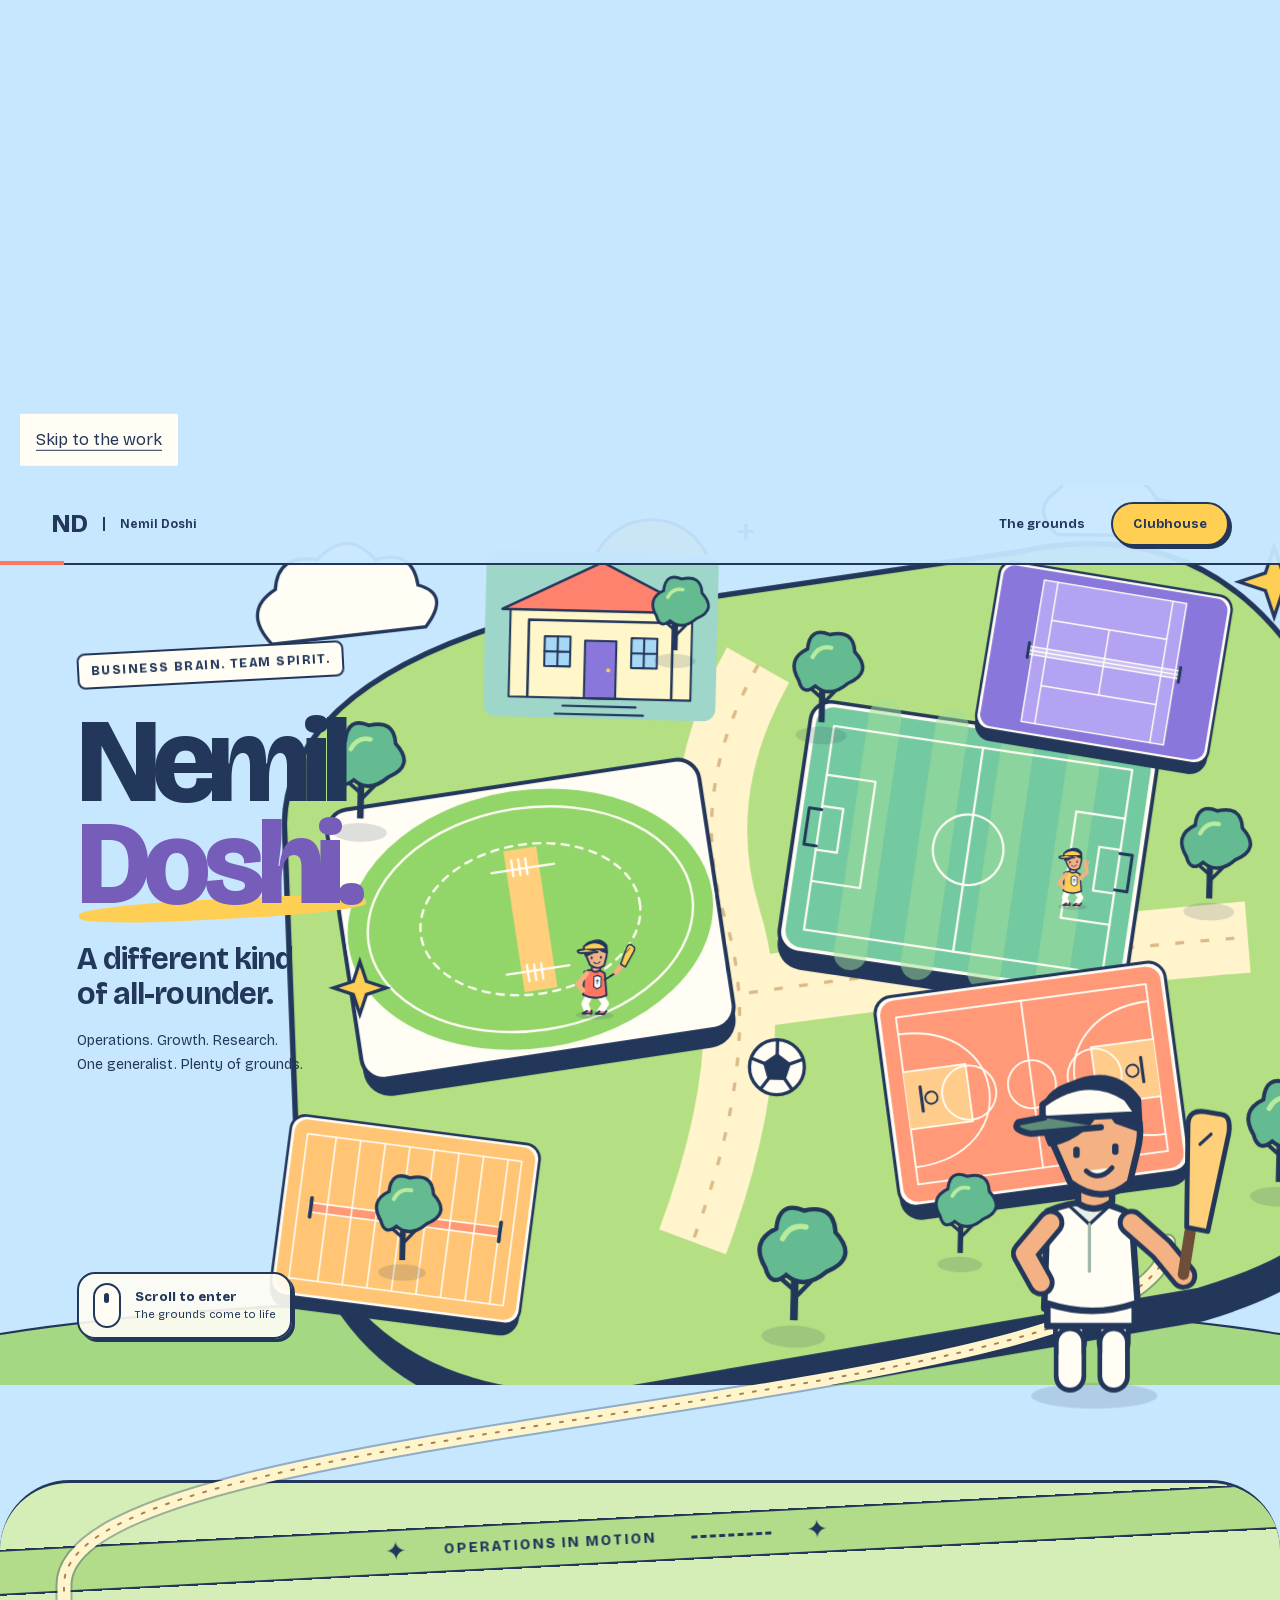
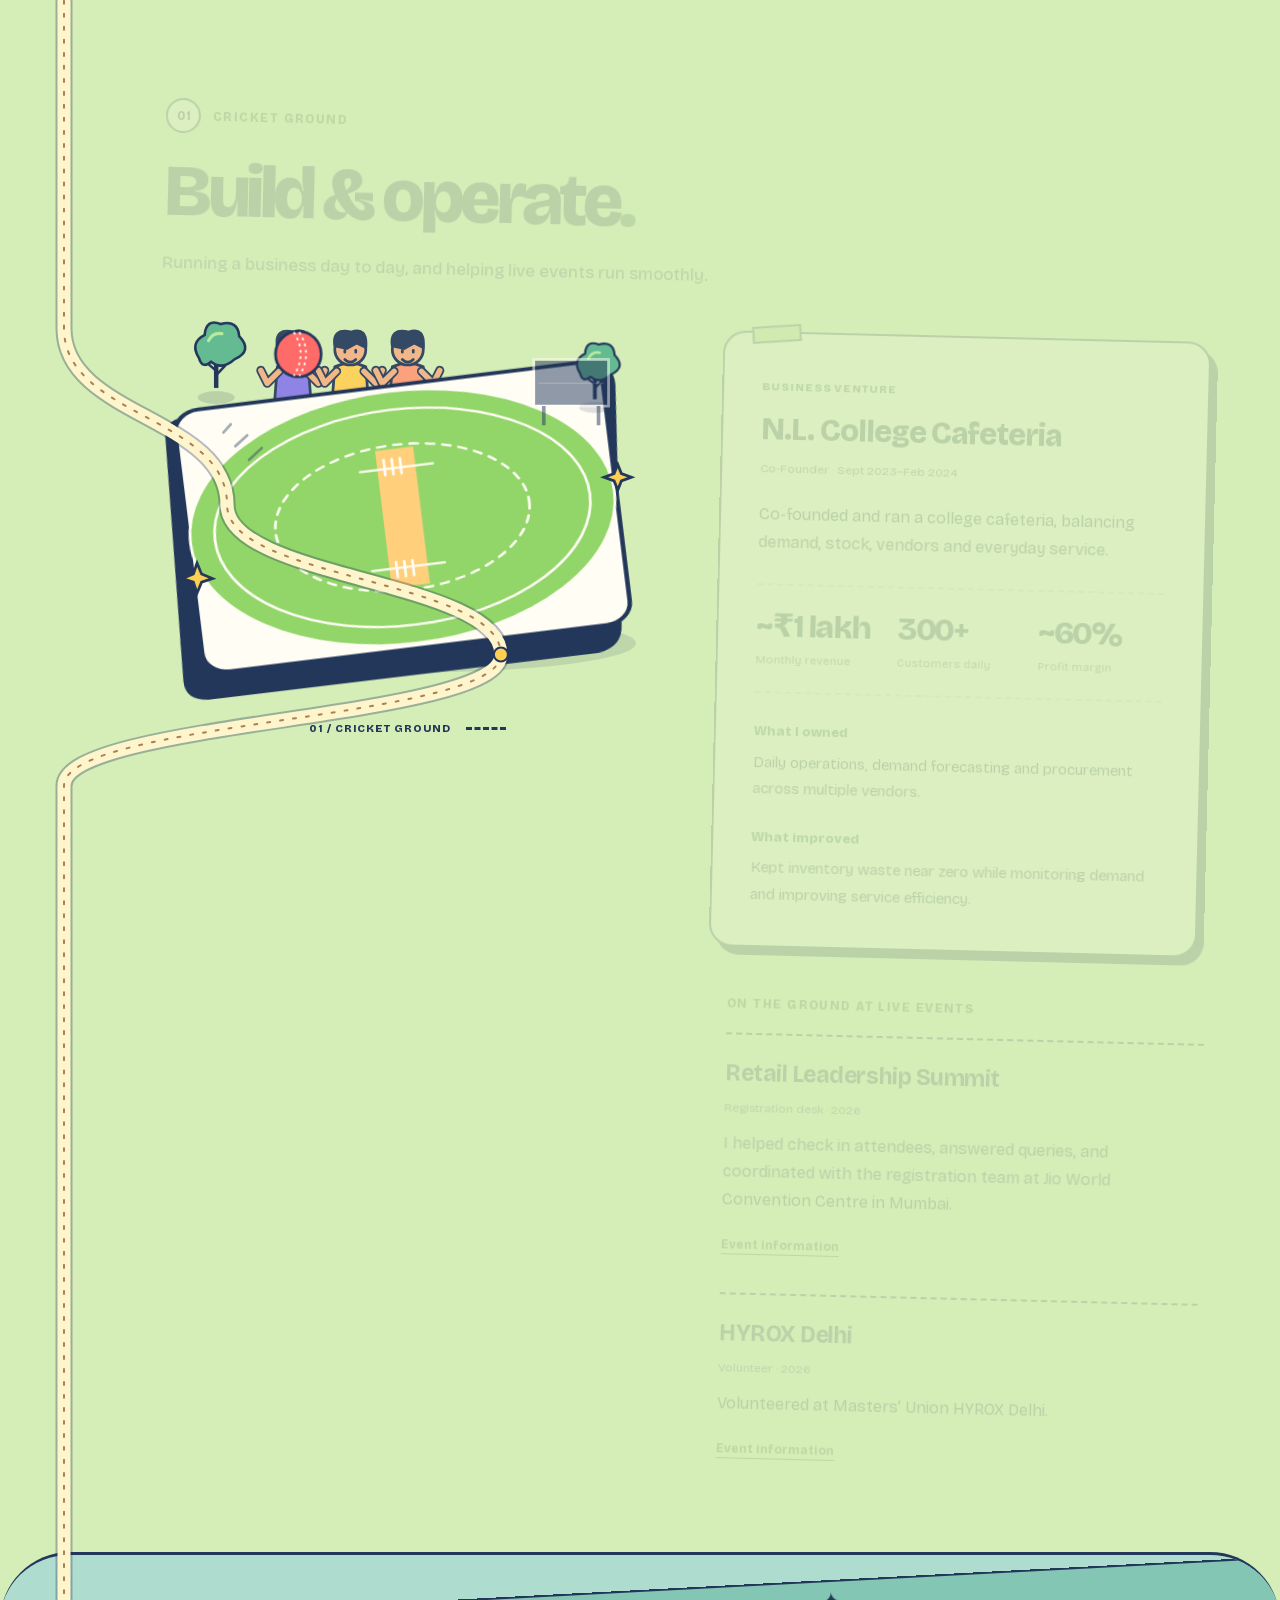
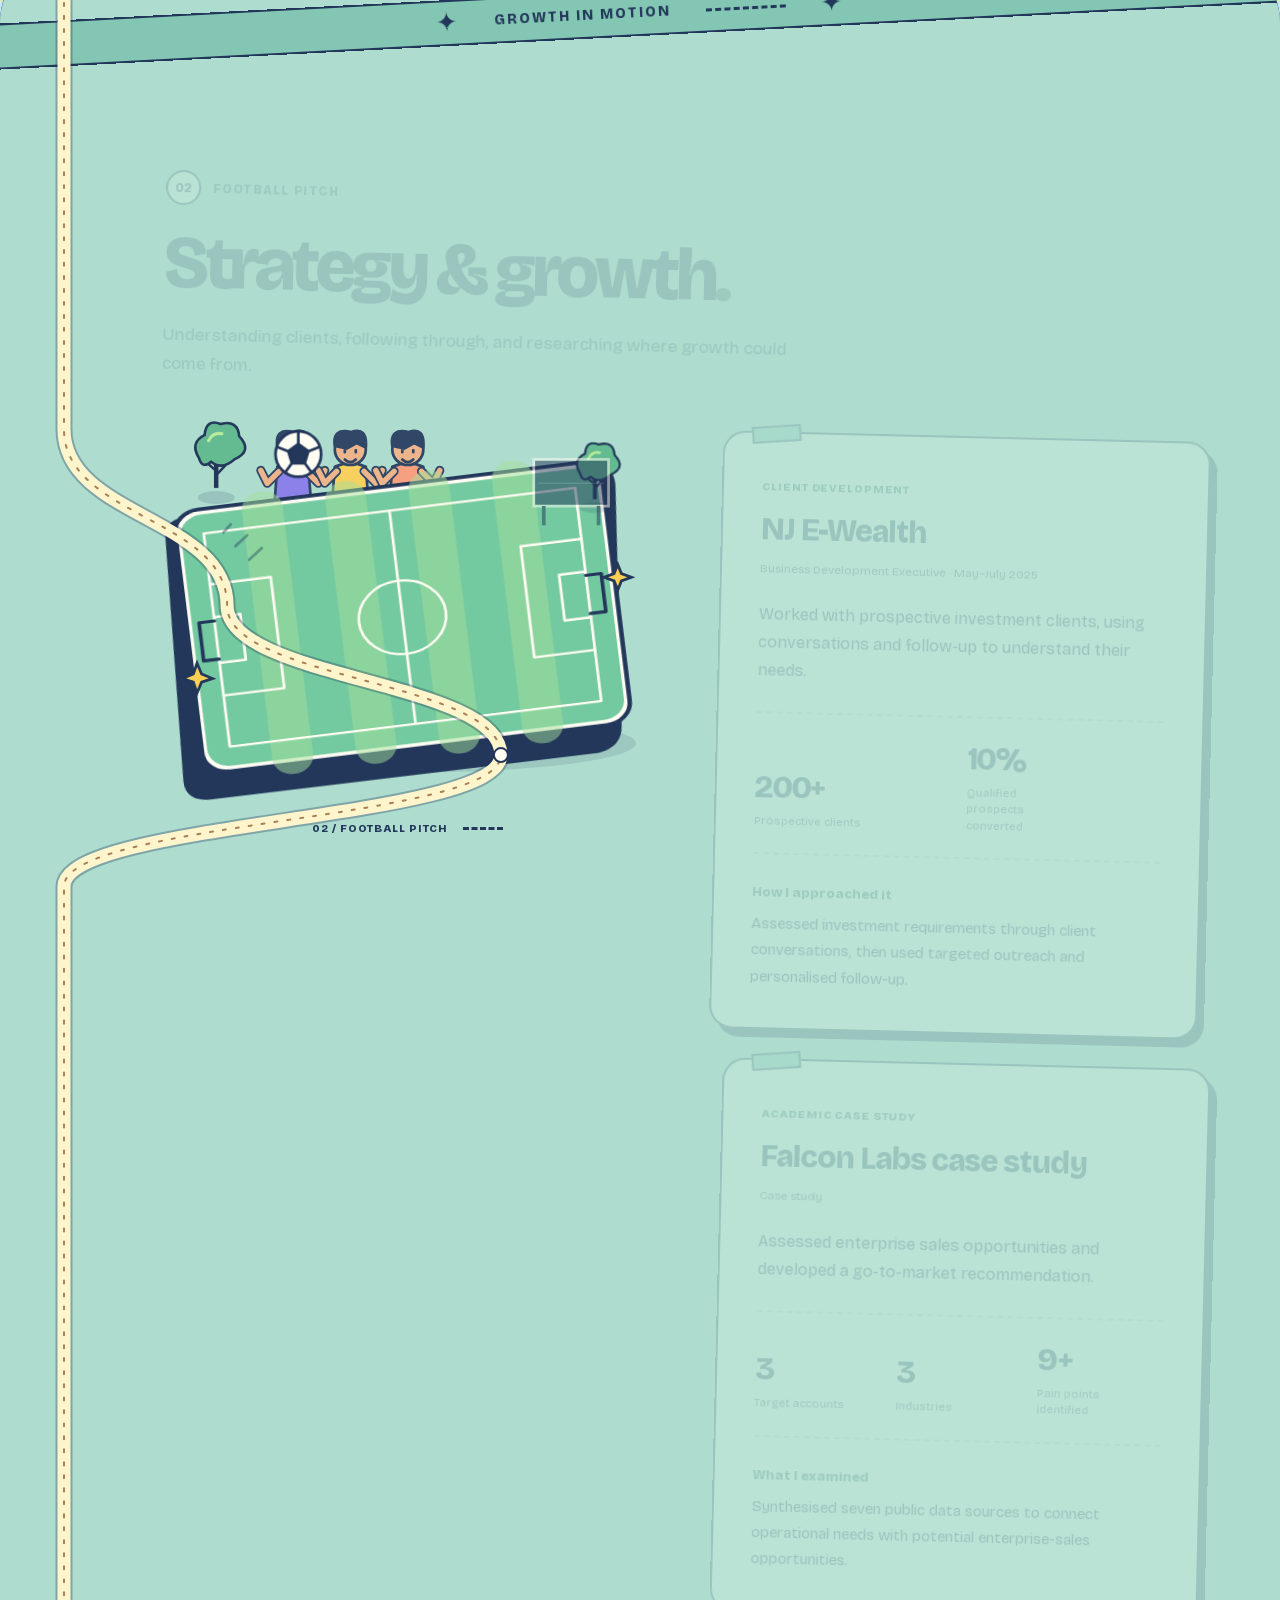
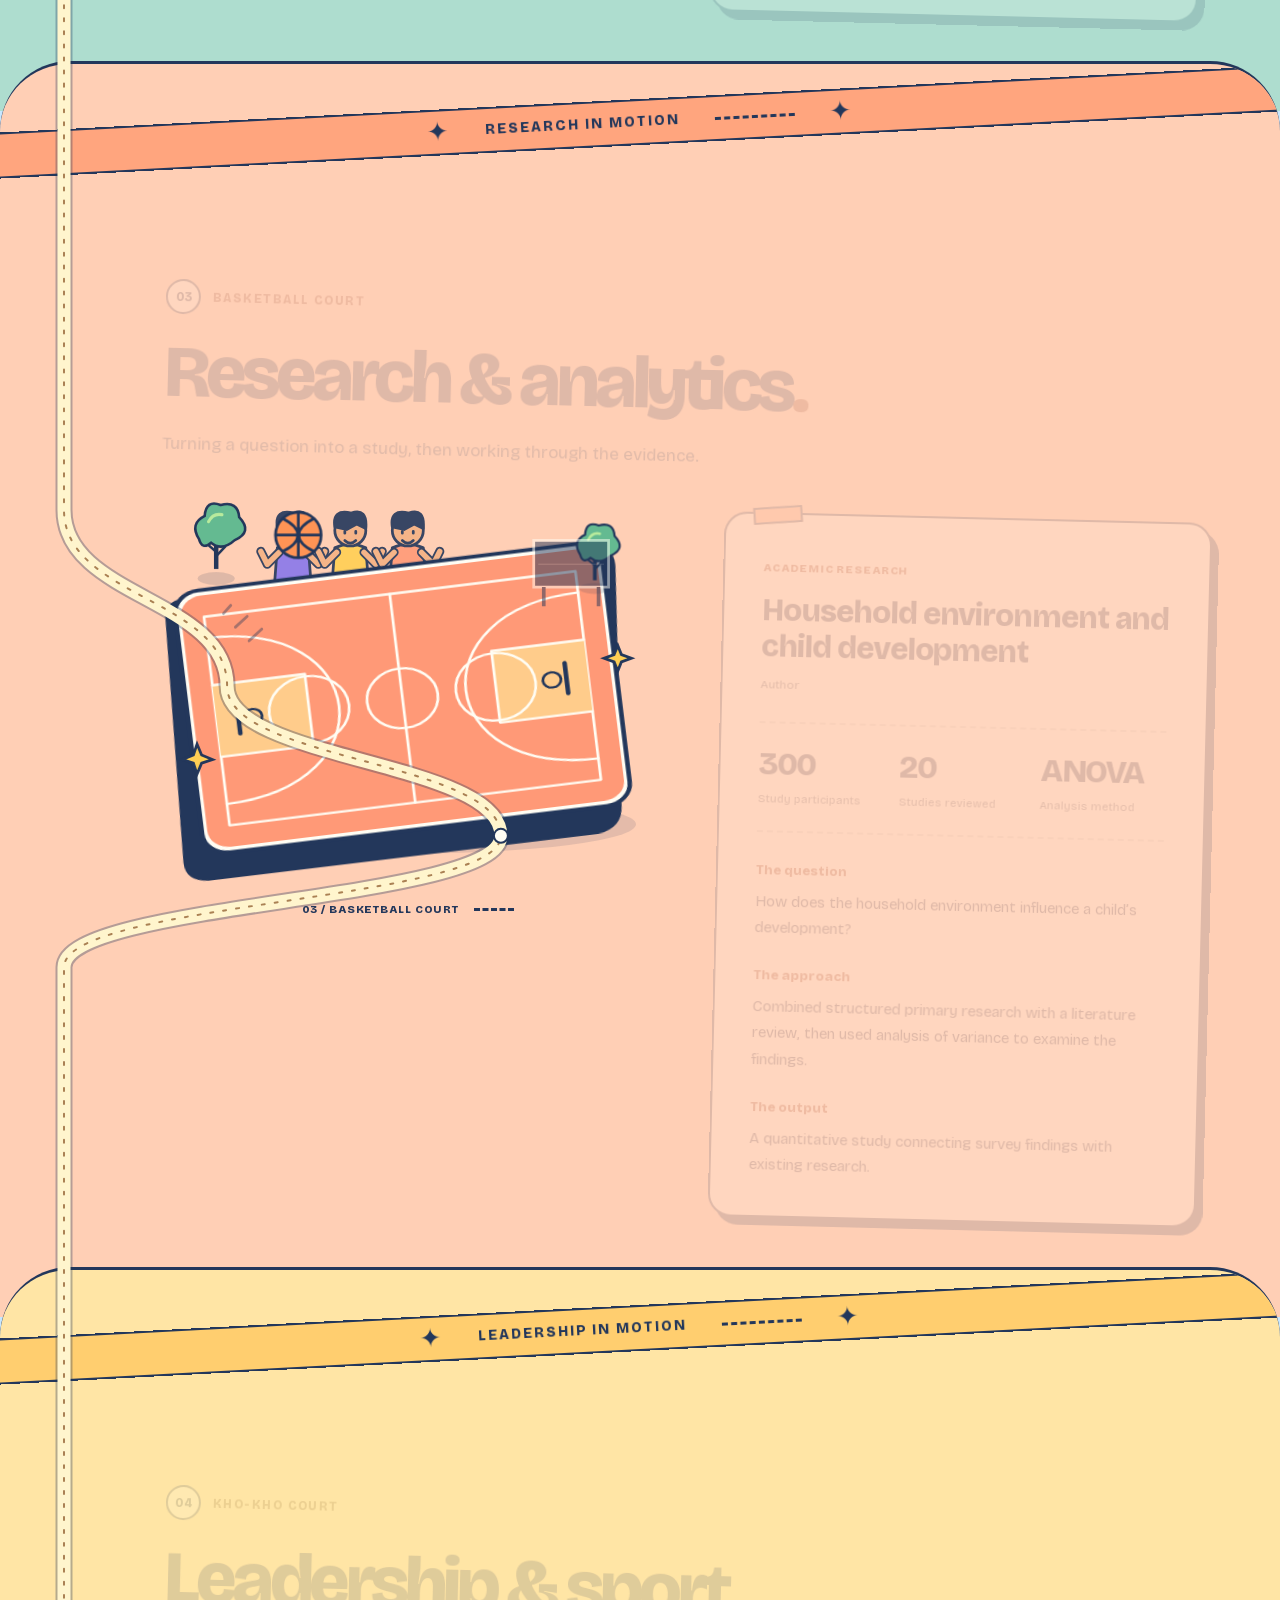
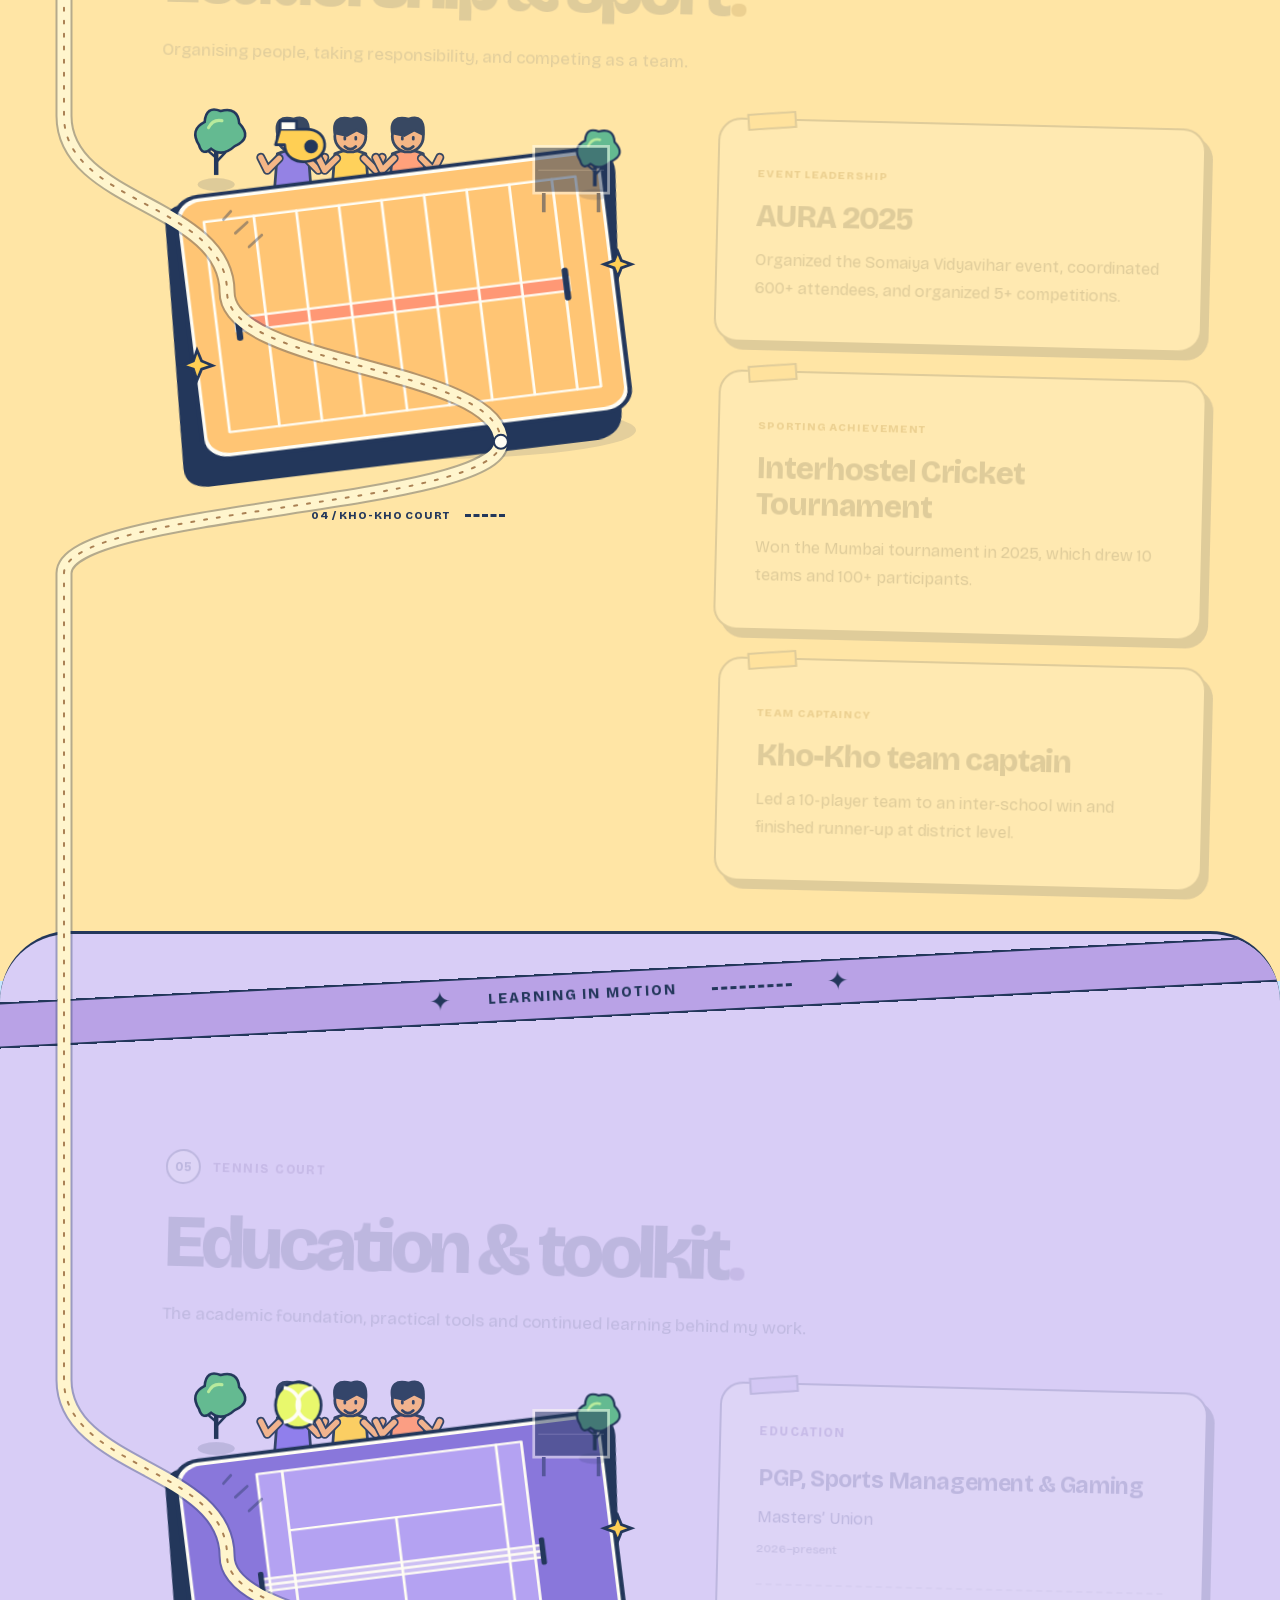
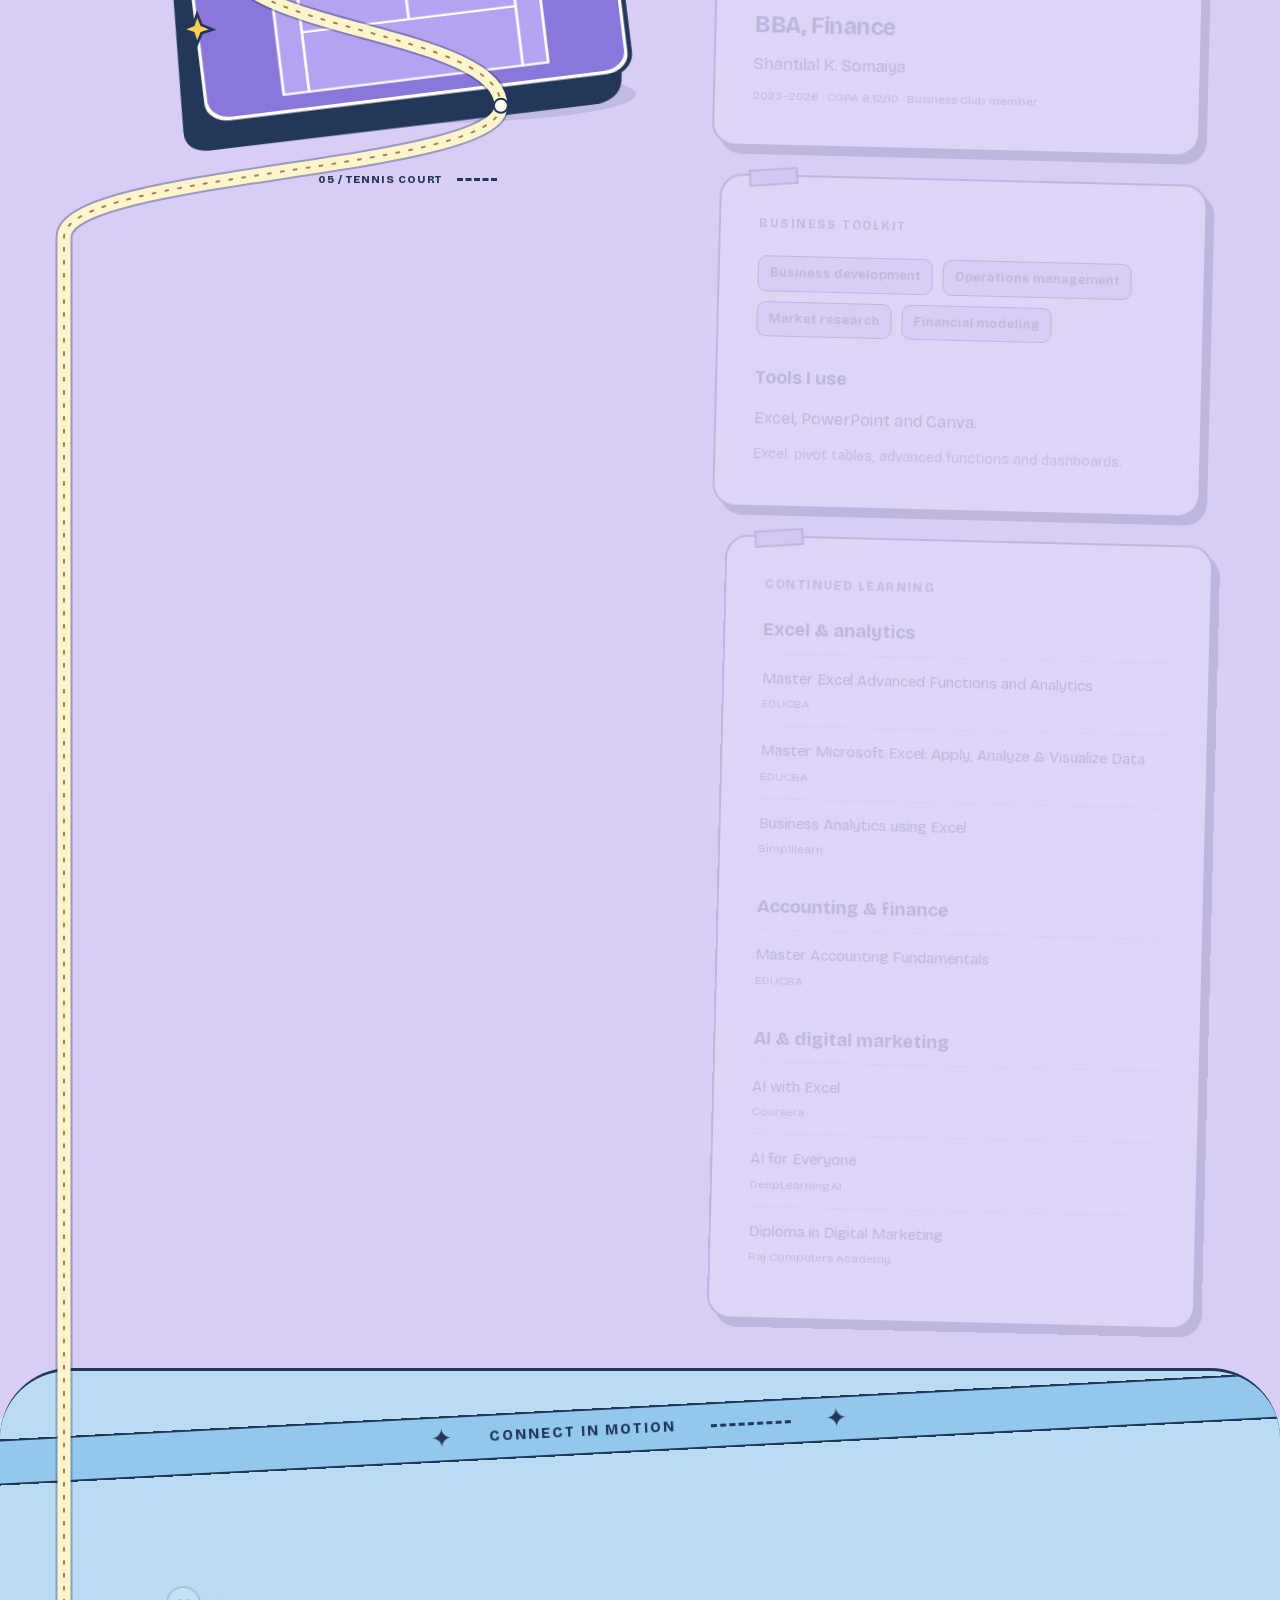
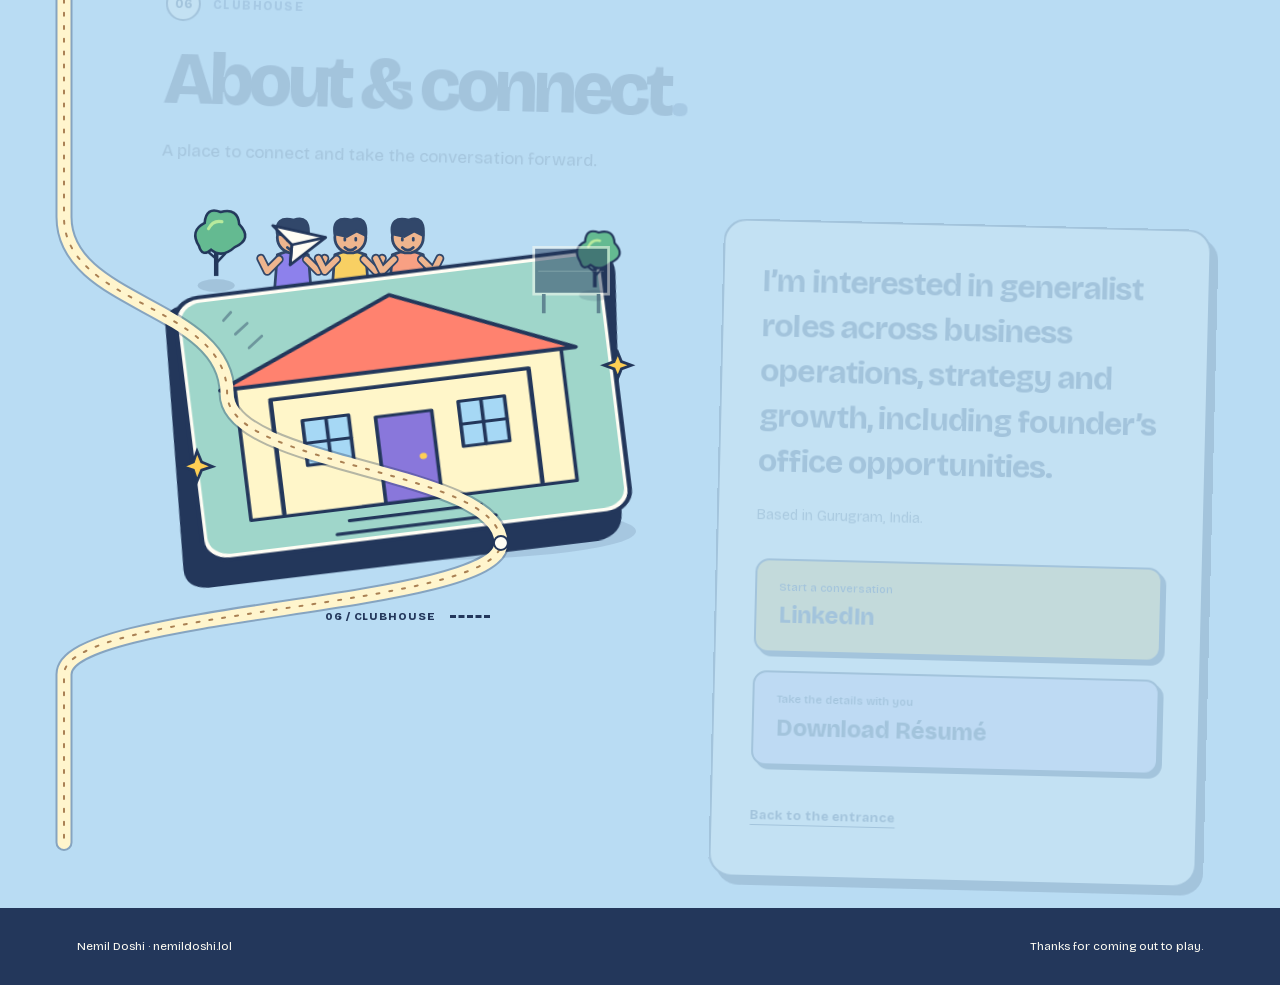
==== commit 45162e31: "Release living sports comic portfolio v37" ====
--- a/index.html
+++ b/index.html
@@ -1 +1 @@
- <!doctype html><html lang="en"><head><meta charset="utf-8"><meta name="viewport" content="width=device-width,initial-scale=1,viewport-fit=cover"><meta name="robots" content="noindex"><meta name="theme-color" content="#c7e7ff"><title>Nemil Doshi · A Different Kind of All-Rounder</title><meta name="description" content="A playful, animated sports complex of Nemil Doshi’s work in operations, growth, research and leadership. Just scroll to explore."><link rel="canonical" href="https://nemildoshi.lol/"><link rel="icon" href="data:image/svg+xml,%3Csvg xmlns='http://www.w3.org/2000/svg' viewBox='0 0 64 64'%3E%3Crect width='64' height='64' rx='18' fill='%23ffcf54'/%3E%3Ctext x='32' y='43' font-family='sans-serif' font-weight='900' font-size='27' text-anchor='middle' fill='%2323375b'%3END%3C/text%3E%3C/svg%3E"><link rel="preload" href="bricolage-grotesque.woff2" as="font" type="font/woff2" crossorigin><link rel="stylesheet" href="complex.css?v=36"></head><body><a class="skip-link" href="#cricket">Skip to the work</a><header class="complex-header"><a class="brand" href="#top" aria-label="Nemil Doshi, back to the entrance">ND<span>Nemil Doshi</span></a><nav aria-label="Main navigation"><a href="#cricket">The grounds</a><a class="header-contact" href="#clubhouse">Clubhouse</a></nav><div class="scroll-progress" aria-hidden="true"><i id="page-progress"></i></div></header><main><section class="complex-hero" id="top" aria-labelledby="hero-title"><div class="hero-stage"><div class="hero-sun" aria-hidden="true"><i></i><b>+</b></div><div class="hero-copy"><p class="eyebrow">Business brain. Team spirit.</p><h1 id="hero-title">Nemil<br><span>Doshi.</span></h1><p class="hero-position">A different kind<br>of all-rounder.</p><p class="hero-description">Operations. Growth. Research.<br>One generalist. Plenty of grounds.</p></div><div class="hero-world"><svg class="campus-svg" viewBox="0 0 1080 900" fill="none" xmlns="http://www.w3.org/2000/svg" aria-hidden="true"><g class="world-cloud cloud-one" fill="#fffdf4" stroke="#23375b" stroke-width="3"><path d="M50 160Q22 130 53 110 55 77 91 83 119 53 144 83 178 73 183 106 213 114 190 144Z"/></g><g class="world-cloud cloud-two" fill="#fffdf4" stroke="#23375b" stroke-width="3"><path d="M765 60Q740 35 767 19 782-6 808 12 840-1 856 28 893 31 883 61Z"/></g><g class="campus-world"><path d="M60 363Q60 248 240 182L724 99Q894 58 990 205L1050 584Q1088 709 903 768L350 877Q147 883 82 717Z" fill="#23375b"/><path d="M55 335Q55 220 235 154L719 71Q889 30 985 177L1045 556Q1083 681 898 740L345 849Q142 855 77 689Z" fill="#b4df82" stroke="#23375b" stroke-width="5"/><path d="M483 180Q420 298 459 413T436 707M188 533Q555 458 935 417" stroke="#fff4cc" stroke-width="65"/><path d="M483 180Q420 298 459 413T436 707M188 533Q555 458 935 417" stroke="#dcba88" stroke-width="3" stroke-dasharray="8 15"/><g transform="translate(65 310) rotate(-10) scale(0.72)"><rect x="32" y="53" width="476" height="340" rx="35" fill="#23375b"/><g transform="translate(0 -12)"><rect x="32" y="38" width="476" height="344" rx="28" fill="#fffdf4" stroke="#23375b" stroke-width="5"/><g stroke="#fffdf4" stroke-width="3" stroke-linecap="round" stroke-linejoin="round"><ellipse cx="270" cy="210" rx="234" ry="165" fill="#92d66a"/><ellipse cx="270" cy="210" rx="207" ry="141"/><ellipse cx="270" cy="210" rx="140" ry="95" stroke-dasharray="9 9"/><rect x="249" y="120" width="42" height="180" fill="#ffcf7c" stroke="none"/><path d="M230 145H310M230 275H310M257 133V153M266 133V153M275 133V153M257 267V287M266 267V287M275 267V287"/></g></g></g><g transform="translate(515 190) rotate(7) scale(0.67)"><rect x="32" y="53" width="476" height="340" rx="35" fill="#23375b"/><g transform="translate(0 -12)"><rect x="32" y="38" width="476" height="344" rx="28" fill="#fffdf4" stroke="#23375b" stroke-width="5"/><g stroke="#fffdf4" stroke-width="3" stroke-linecap="round" stroke-linejoin="round"><rect x="40" y="45" width="460" height="330" rx="24" fill="#73c9a0" stroke="none"/><path d="M132 47V373M224 47V373M316 47V373M408 47V373" stroke="#a4df9b" stroke-width="45" opacity=".5"/><rect x="65" y="70" width="410" height="280"/><path d="M270 70V350M65 137H132V283H65M475 137H408V283H475M65 180H94V240H65M475 180H446V240H475"/><circle cx="270" cy="210" r="48"/><path d="M48 185H65M48 185V235H65M492 185H475M492 185V235H475" stroke="#23375b" stroke-width="4"/></g></g></g><g transform="translate(575 470) rotate(-9) scale(0.56)"><rect x="32" y="53" width="476" height="340" rx="35" fill="#23375b"/><g transform="translate(0 -12)"><rect x="32" y="38" width="476" height="344" rx="28" fill="#fffdf4" stroke="#23375b" stroke-width="5"/><g stroke="#fffdf4" stroke-width="3" stroke-linecap="round" stroke-linejoin="round"><rect x="40" y="45" width="460" height="330" rx="24" fill="#ff9977" stroke="none"/><rect x="65" y="73" width="410" height="274"/><path d="M270 73V347M65 163H167V257H65M475 163H373V257H475" fill="#ffcc8b"/><circle cx="270" cy="210" r="39"/><circle cx="167" cy="210" r="44"/><circle cx="373" cy="210" r="44"/><path d="M65 101C245 101 245 319 65 319M475 101C295 101 295 319 475 319"/><path d="M89 190V230M451 190V230" stroke="#23375b" stroke-width="5"/><circle cx="105" cy="210" r="10" stroke="#23375b"/><circle cx="435" cy="210" r="10" stroke="#23375b"/></g></g></g><g transform="translate(55 585) rotate(6) scale(0.48)"><rect x="32" y="53" width="476" height="340" rx="35" fill="#23375b"/><g transform="translate(0 -12)"><rect x="32" y="38" width="476" height="344" rx="28" fill="#fffdf4" stroke="#23375b" stroke-width="5"/><g stroke="#fffdf4" stroke-width="3" stroke-linecap="round" stroke-linejoin="round"><rect x="40" y="45" width="460" height="330" rx="24" fill="#ffc574" stroke="none"/><rect x="65" y="72" width="410" height="276"/><path d="M86 201H454V219H86Z" fill="#ff9875"/><path d="M120 72V348"/><path d="M167 72V348"/><path d="M214 72V348"/><path d="M261 72V348"/><path d="M308 72V348"/><path d="M355 72V348"/><path d="M402 72V348"/><path d="M449 72V348"/><path d="M89 192V228M451 192V228" stroke="#23375b" stroke-width="7"/></g></g></g><g transform="translate(690 65) rotate(8) scale(0.45)"><rect x="32" y="53" width="476" height="340" rx="35" fill="#23375b"/><g transform="translate(0 -12)"><rect x="32" y="38" width="476" height="344" rx="28" fill="#fffdf4" stroke="#23375b" stroke-width="5"/><g stroke="#fffdf4" stroke-width="3" stroke-linecap="round" stroke-linejoin="round"><rect x="40" y="45" width="460" height="330" rx="24" fill="#8977db" stroke="none"/><rect x="124" y="65" width="292" height="290" fill="#b4a2f2"/><path d="M152 65V355M388 65V355M152 143H388M152 277H388M270 143V277M115 210H425"/><path d="M115 202H425V218H115Z" fill="#fffdf455"/><path d="M115 195V225M425 195V225" stroke="#23375b" stroke-width="6"/></g></g></g><g transform="translate(215 60) scale(.46)"><g stroke="#fffdf4" stroke-width="3" stroke-linecap="round" stroke-linejoin="round"><rect x="40" y="45" width="460" height="330" rx="24" fill="#9fd6ca" stroke="none"/><path d="M90 160 270 77 450 160V335H90Z" fill="#fff6c9" stroke="#23375b" stroke-width="4"/><path d="M74 162 270 65 466 162Z" fill="#ff826f" stroke="#23375b" stroke-width="5"/><path d="M127 182H412M127 184V332M412 184V332" stroke="#23375b" stroke-width="5"/><path d="M239 221H301V335H239Z" fill="#8977db" stroke="#23375b" stroke-width="4"/><path d="M159 214H210V273H159ZM331 214H382V273H331Z" fill="#a6d8f5" stroke="#23375b" stroke-width="4"/><path d="M185 214V273M356 214V273M159 244H210M331 244H382M213 335H326M197 351H342M182 367H357" stroke="#23375b" stroke-width="4"/><circle cx="286" cy="279" r="4" fill="#ffcf54" stroke="none"/></g></g><g transform="translate(124 332) scale(0.85)"><ellipse cy="11" rx="29" ry="10" fill="#23375b" opacity=".15"/><path d="M0-4V-55" stroke="#23375b" stroke-width="7"/><path d="M0-31-13-42M0-24 15-40" stroke="#23375b" stroke-width="4"/><path d="M-27-51Q-42-75-18-87-16-113 7-104 34-111 36-85 58-62 29-49 9-31-8-45-22-33-27-51Z" fill="#64ba91" stroke="#23375b" stroke-width="4"/><path d="M-12-78Q-5-92 9-89" fill="none" stroke="#b8eb9d" stroke-width="5" stroke-linecap="round"/></g><g transform="translate(542 234) scale(0.8)"><ellipse cy="11" rx="29" ry="10" fill="#23375b" opacity=".15"/><path d="M0-4V-55" stroke="#23375b" stroke-width="7"/><path d="M0-31-13-42M0-24 15-40" stroke="#23375b" stroke-width="4"/><path d="M-27-51Q-42-75-18-87-16-113 7-104 34-111 36-85 58-62 29-49 9-31-8-45-22-33-27-51Z" fill="#64ba91" stroke="#23375b" stroke-width="4"/><path d="M-12-78Q-5-92 9-89" fill="none" stroke="#b8eb9d" stroke-width="5" stroke-linecap="round"/></g><g transform="translate(899 386) scale(0.8)"><ellipse cy="11" rx="29" ry="10" fill="#23375b" opacity=".15"/><path d="M0-4V-55" stroke="#23375b" stroke-width="7"/><path d="M0-31-13-42M0-24 15-40" stroke="#23375b" stroke-width="4"/><path d="M-27-51Q-42-75-18-87-16-113 7-104 34-111 36-85 58-62 29-49 9-31-8-45-22-33-27-51Z" fill="#64ba91" stroke="#23375b" stroke-width="4"/><path d="M-12-78Q-5-92 9-89" fill="none" stroke="#b8eb9d" stroke-width="5" stroke-linecap="round"/></g><g transform="translate(530 780) scale(1)"><ellipse cy="11" rx="29" ry="10" fill="#23375b" opacity=".15"/><path d="M0-4V-55" stroke="#23375b" stroke-width="7"/><path d="M0-31-13-42M0-24 15-40" stroke="#23375b" stroke-width="4"/><path d="M-27-51Q-42-75-18-87-16-113 7-104 34-111 36-85 58-62 29-49 9-31-8-45-22-33-27-51Z" fill="#64ba91" stroke="#23375b" stroke-width="4"/><path d="M-12-78Q-5-92 9-89" fill="none" stroke="#b8eb9d" stroke-width="5" stroke-linecap="round"/></g><g transform="translate(969 643) scale(0.9)"><ellipse cy="11" rx="29" ry="10" fill="#23375b" opacity=".15"/><path d="M0-4V-55" stroke="#23375b" stroke-width="7"/><path d="M0-31-13-42M0-24 15-40" stroke="#23375b" stroke-width="4"/><path d="M-27-51Q-42-75-18-87-16-113 7-104 34-111 36-85 58-62 29-49 9-31-8-45-22-33-27-51Z" fill="#64ba91" stroke="#23375b" stroke-width="4"/><path d="M-12-78Q-5-92 9-89" fill="none" stroke="#b8eb9d" stroke-width="5" stroke-linecap="round"/></g><g transform="translate(172 733) scale(0.75)"><ellipse cy="11" rx="29" ry="10" fill="#23375b" opacity=".15"/><path d="M0-4V-55" stroke="#23375b" stroke-width="7"/><path d="M0-31-13-42M0-24 15-40" stroke="#23375b" stroke-width="4"/><path d="M-27-51Q-42-75-18-87-16-113 7-104 34-111 36-85 58-62 29-49 9-31-8-45-22-33-27-51Z" fill="#64ba91" stroke="#23375b" stroke-width="4"/><path d="M-12-78Q-5-92 9-89" fill="none" stroke="#b8eb9d" stroke-width="5" stroke-linecap="round"/></g><g transform="translate(407 171) scale(0.65)"><ellipse cy="11" rx="29" ry="10" fill="#23375b" opacity=".15"/><path d="M0-4V-55" stroke="#23375b" stroke-width="7"/><path d="M0-31-13-42M0-24 15-40" stroke="#23375b" stroke-width="4"/><path d="M-27-51Q-42-75-18-87-16-113 7-104 34-111 36-85 58-62 29-49 9-31-8-45-22-33-27-51Z" fill="#64ba91" stroke="#23375b" stroke-width="4"/><path d="M-12-78Q-5-92 9-89" fill="none" stroke="#b8eb9d" stroke-width="5" stroke-linecap="round"/></g><g transform="translate(680 714) scale(0.7)"><ellipse cy="11" rx="29" ry="10" fill="#23375b" opacity=".15"/><path d="M0-4V-55" stroke="#23375b" stroke-width="7"/><path d="M0-31-13-42M0-24 15-40" stroke="#23375b" stroke-width="4"/><path d="M-27-51Q-42-75-18-87-16-113 7-104 34-111 36-85 58-62 29-49 9-31-8-45-22-33-27-51Z" fill="#64ba91" stroke="#23375b" stroke-width="4"/><path d="M-12-78Q-5-92 9-89" fill="none" stroke="#b8eb9d" stroke-width="5" stroke-linecap="round"/></g><g transform="translate(340 500) scale(.35)"><g transform="translate(0 0) scale(1)" stroke="#23375b" stroke-width="5" stroke-linecap="round" stroke-linejoin="round"><ellipse cx="6" cy="8" rx="49" ry="11" fill="#23375b" opacity=".15" stroke="none"/><g class="toon-body"><g class="leg-back"><path d="M17-46 33-23 19 0" fill="none" stroke="#fffdf4" stroke-width="18"/><path d="M18-3 8 4H30L36-4" fill="#ff7760"/></g><g class="leg-front"><path d="M-9-44-21-22-12 0" fill="none" stroke="#fffdf4" stroke-width="18"/><path d="M-15-3-26 4H-3V-4" fill="#ff7760"/></g><path d="M-24-105Q5-119 29-102L35-45Q5-30-26-45Z" fill="#ff7760"/><path d="M-18-101-40-72-27-56" fill="none" stroke="#f4b183" stroke-width="13"/><g class="bat-arm"><path d="M29-85 59-105"/><path d="M58-105 72-123" stroke="#f4b183" stroke-width="13"/><path d="M70-127 85-172Q90-183 99-176L104-172Q107-169 103-160L82-120Z" fill="#ffcf54" stroke-width="4"/><path d="M82-156 93-169" stroke-width="2"/></g><path d="M-5-121V-109Q5-101 17-111V-123" fill="#f4b183"/><path d="M-21-148Q-19-177 9-176 39-174 32-144L27-123Q10-108-10-123Z" fill="#f4b183"/><path d="M-22-147Q-34-175-10-183 17-195 32-174L33-156 19-161 10-174Q1-152-22-147Z" fill="#23375b"/><path d="M-27-171Q0-191 25-175L32-165-27-162Z" fill="#ffcf54"/><path d="M-26-163-42-160Q-46-155-34-153L9-157" fill="#ffcf54"/><path d="M-6-143V-140M18-145V-142"/><path d="M0-130Q8-123 16-132" fill="#fffdf4" stroke-width="3"/><path d="M1-92 10-96 20-92V-67L10-61 1-67Z" fill="#fffdf4" stroke-width="3"/><path d="M7-82H14M10-86V-74" stroke-width="2"/></g></g></g><g transform="translate(773 391) scale(.27)"><g transform="translate(0 0) scale(1)" stroke="#23375b" stroke-width="5" stroke-linecap="round" stroke-linejoin="round"><ellipse cx="6" cy="8" rx="49" ry="11" fill="#23375b" opacity=".15" stroke="none"/><g class="toon-body"><g class="leg-back"><path d="M17-46 33-23 19 0" fill="none" stroke="#fffdf4" stroke-width="18"/><path d="M18-3 8 4H30L36-4" fill="#ff7760"/></g><g class="leg-front"><path d="M-9-44-21-22-12 0" fill="none" stroke="#fffdf4" stroke-width="18"/><path d="M-15-3-26 4H-3V-4" fill="#ff7760"/></g><path d="M-24-105Q5-119 29-102L35-45Q5-30-26-45Z" fill="#ffcf54"/><path d="M-18-101-40-72-27-56" fill="none" stroke="#f4b183" stroke-width="13"/><g class="bat-arm"><path d="M28-87 52-108 48-133" stroke="#f4b183" stroke-width="13"/><path d="M43-138 41-150M49-137 50-150M55-136 59-146" stroke="#f4b183" stroke-width="5"/></g><path d="M-5-121V-109Q5-101 17-111V-123" fill="#f4b183"/><path d="M-21-148Q-19-177 9-176 39-174 32-144L27-123Q10-108-10-123Z" fill="#f4b183"/><path d="M-22-147Q-34-175-10-183 17-195 32-174L33-156 19-161 10-174Q1-152-22-147Z" fill="#23375b"/><path d="M-27-171Q0-191 25-175L32-165-27-162Z" fill="#ffcf54"/><path d="M-26-163-42-160Q-46-155-34-153L9-157" fill="#ffcf54"/><path d="M-6-143V-140M18-145V-142"/><path d="M0-130Q8-123 16-132" fill="#fffdf4" stroke-width="3"/><path d="M1-92 10-96 20-92V-67L10-61 1-67Z" fill="#fffdf4" stroke-width="3"/><path d="M7-82H14M10-86V-74" stroke-width="2"/></g></g></g><g class="campus-ball" transform="translate(509 546)" stroke="#23375b" stroke-width="3"><circle r="25" fill="#fffdf4"/><path d="M0-11 11-3 7 10H-7L-11-3Z" fill="#23375b"/><path d="M0-11V-25M11-3 24-8M7 10 15 21M-7 10-15 21M-11-3-24-8" fill="none"/></g></g><circle id="journey-origin" cx="790" cy="835" r="1" fill="transparent"/><g class="world-spark" fill="#ffcf54" stroke="#23375b" stroke-width="3"><path d="m955 95 8-24 8 24 24 8-24 8-8 24-8-24-24-8ZM124 467l6-18 6 18 18 6-18 6-6 18-6-18-18-6Z"/></g></svg></div><a class="hero-scroll" href="#cricket"><span class="scroll-capsule" aria-hidden="true"><i></i></span><span>Scroll to enter<br><small>The grounds come to life</small></span></a><div class="hero-horizon" aria-hidden="true"></div></div></section><div id="grounds" class="grounds-anchor"></div><section class="zone zone-cricket" id="cricket" aria-labelledby="title-cricket" style="--accent:#345c45"><div class="zone-bridge" aria-hidden="true"><span>Operations in motion</span><i></i></div><div class="zone-inner"><header class="zone-head" data-reveal><p class="eyebrow"><span>01</span> Cricket ground</p><h2 id="title-cricket">Build &amp; operate<span class="heading-dot">.</span></h2><p class="zone-description">Running a business day to day, and helping live events run smoothly.</p></header><div class="zone-layout"><div class="venue-art" aria-hidden="true"><div class="court-graphic"><svg viewBox="0 0 600 480" fill="none" xmlns="http://www.w3.org/2000/svg" aria-hidden="true"><ellipse cx="300" cy="397" rx="250" ry="32" fill="#23375b" opacity=".12"/><g class="court-deck"><path d="M51 116Q54 100 78 100H525Q550 100 547 126L522 385Q520 409 493 412L63 411Q36 409 38 385Z" fill="#23375b"/><g transform="translate(28 62) scale(1 .84)"><rect x="34" y="38" width="472" height="344" rx="28" fill="#fffdf4" stroke="#23375b" stroke-width="5"/><g stroke="#fffdf4" stroke-width="3" stroke-linecap="round" stroke-linejoin="round"><ellipse cx="270" cy="210" rx="234" ry="165" fill="#92d66a"/><ellipse cx="270" cy="210" rx="207" ry="141"/><ellipse cx="270" cy="210" rx="140" ry="95" stroke-dasharray="9 9"/><rect x="249" y="120" width="42" height="180" fill="#ffcf7c" stroke="none"/><path d="M230 145H310M230 275H310M257 133V153M266 133V153M275 133V153M257 267V287M266 267V287M275 267V287"/></g></g></g><g transform="translate(90 120) scale(0.7)"><ellipse cy="11" rx="29" ry="10" fill="#23375b" opacity=".15"/><path d="M0-4V-55" stroke="#23375b" stroke-width="7"/><path d="M0-31-13-42M0-24 15-40" stroke="#23375b" stroke-width="4"/><path d="M-27-51Q-42-75-18-87-16-113 7-104 34-111 36-85 58-62 29-49 9-31-8-45-22-33-27-51Z" fill="#64ba91" stroke="#23375b" stroke-width="4"/><path d="M-12-78Q-5-92 9-89" fill="none" stroke="#b8eb9d" stroke-width="5" stroke-linecap="round"/></g><g transform="translate(505 132) scale(0.6)"><ellipse cy="11" rx="29" ry="10" fill="#23375b" opacity=".15"/><path d="M0-4V-55" stroke="#23375b" stroke-width="7"/><path d="M0-31-13-42M0-24 15-40" stroke="#23375b" stroke-width="4"/><path d="M-27-51Q-42-75-18-87-16-113 7-104 34-111 36-85 58-62 29-49 9-31-8-45-22-33-27-51Z" fill="#64ba91" stroke="#23375b" stroke-width="4"/><path d="M-12-78Q-5-92 9-89" fill="none" stroke="#b8eb9d" stroke-width="5" stroke-linecap="round"/></g><g class="shot-trail" stroke="#23375b" stroke-width="3" stroke-linecap="round" opacity=".45"><path d="M126 196 140 183M111 181 124 169M98 166 106 157"/></g><g class="shot-ball" stroke="#23375b" stroke-width="3" stroke-linejoin="round"><circle r="25" fill="#ff6b69"/><path d="M-5-24C5-8 5 8-5 24M1-24C11-8 11 8 1 24" fill="none" stroke="#fffdf4" stroke-width="2" stroke-dasharray="3 4"/></g><g fill="#ffcf54" stroke="#23375b" stroke-width="3"><path d="m65 321 4-12 5 12 12 5-12 4-5 12-4-12-12-4ZM526 211l4-10 4 10 11 4-11 4-4 10-4-10-11-4Z"/></g></svg></div><div class="art-caption"><span>01 / Cricket ground</span><i></i></div></div><div class="zone-copy"><article class="project-card hero-project" id="college-cafeteria" data-reveal><div class="card-top"><span class="card-kind">Business venture</span></div><h3>N.L. College Cafeteria</h3><p class="project-meta">Co-Founder · Sept 2023–Feb 2024</p><p>Co-founded and ran a college cafeteria, balancing demand, stock, vendors and everyday service.</p><dl class="proof-grid"><div><dt>Monthly revenue</dt><dd>~₹1 lakh</dd></div><div><dt>Customers daily</dt><dd>300+</dd></div><div><dt>Profit margin</dt><dd>~60%</dd></div></dl><div class="work-notes"><h4>What I owned</h4><p>Daily operations, demand forecasting and procurement across multiple vendors.</p><h4>What improved</h4><p>Kept inventory waste near zero while monitoring demand and improving service efficiency.</p></div></article><div class="supporting-work" data-reveal><p class="section-label">On the ground at live events</p><article class="support-card" id="retail-summit"><h3>Retail Leadership Summit</h3><p class="project-meta">Registration desk · 2026</p><p>I helped check in attendees, answered queries, and coordinated with the registration team at Jio World Convention Centre in Mumbai.</p><a class="source-link" href="https://storai.rai.net.in/storai-magazine-edition/gold-rush" target="_blank" rel="noopener noreferrer">Event information <span aria-hidden="true">↗</span></a></article><article class="support-card" id="hyrox"><h3>HYROX Delhi</h3><p class="project-meta">Volunteer · 2026</p><p>Volunteered at Masters’ Union HYROX Delhi.</p><a class="source-link" href="https://support.hyrox.com/?country=IN&amp;event=delhi__24._jul._-_26._jul._2026&amp;hasEvents=1" target="_blank" rel="noopener noreferrer">Event information <span aria-hidden="true">↗</span></a></article></div></div></div></div></section><section class="zone zone-football" id="football" aria-labelledby="title-football" style="--accent:#2d685d"><div class="zone-bridge" aria-hidden="true"><span>Growth in motion</span><i></i></div><div class="zone-inner"><header class="zone-head" data-reveal><p class="eyebrow"><span>02</span> Football pitch</p><h2 id="title-football">Strategy &amp; growth<span class="heading-dot">.</span></h2><p class="zone-description">Understanding clients, following through, and researching where growth could come from.</p></header><div class="zone-layout"><div class="venue-art" aria-hidden="true"><div class="court-graphic"><svg viewBox="0 0 600 480" fill="none" xmlns="http://www.w3.org/2000/svg" aria-hidden="true"><ellipse cx="300" cy="397" rx="250" ry="32" fill="#23375b" opacity=".12"/><g class="court-deck"><path d="M51 116Q54 100 78 100H525Q550 100 547 126L522 385Q520 409 493 412L63 411Q36 409 38 385Z" fill="#23375b"/><g transform="translate(28 62) scale(1 .84)"><rect x="34" y="38" width="472" height="344" rx="28" fill="#fffdf4" stroke="#23375b" stroke-width="5"/><g stroke="#fffdf4" stroke-width="3" stroke-linecap="round" stroke-linejoin="round"><rect x="40" y="45" width="460" height="330" rx="24" fill="#73c9a0" stroke="none"/><path d="M132 47V373M224 47V373M316 47V373M408 47V373" stroke="#a4df9b" stroke-width="45" opacity=".5"/><rect x="65" y="70" width="410" height="280"/><path d="M270 70V350M65 137H132V283H65M475 137H408V283H475M65 180H94V240H65M475 180H446V240H475"/><circle cx="270" cy="210" r="48"/><path d="M48 185H65M48 185V235H65M492 185H475M492 185V235H475" stroke="#23375b" stroke-width="4"/></g></g></g><g transform="translate(90 120) scale(0.7)"><ellipse cy="11" rx="29" ry="10" fill="#23375b" opacity=".15"/><path d="M0-4V-55" stroke="#23375b" stroke-width="7"/><path d="M0-31-13-42M0-24 15-40" stroke="#23375b" stroke-width="4"/><path d="M-27-51Q-42-75-18-87-16-113 7-104 34-111 36-85 58-62 29-49 9-31-8-45-22-33-27-51Z" fill="#64ba91" stroke="#23375b" stroke-width="4"/><path d="M-12-78Q-5-92 9-89" fill="none" stroke="#b8eb9d" stroke-width="5" stroke-linecap="round"/></g><g transform="translate(505 132) scale(0.6)"><ellipse cy="11" rx="29" ry="10" fill="#23375b" opacity=".15"/><path d="M0-4V-55" stroke="#23375b" stroke-width="7"/><path d="M0-31-13-42M0-24 15-40" stroke="#23375b" stroke-width="4"/><path d="M-27-51Q-42-75-18-87-16-113 7-104 34-111 36-85 58-62 29-49 9-31-8-45-22-33-27-51Z" fill="#64ba91" stroke="#23375b" stroke-width="4"/><path d="M-12-78Q-5-92 9-89" fill="none" stroke="#b8eb9d" stroke-width="5" stroke-linecap="round"/></g><g class="shot-trail" stroke="#23375b" stroke-width="3" stroke-linecap="round" opacity=".45"><path d="M126 196 140 183M111 181 124 169M98 166 106 157"/></g><g class="shot-ball" stroke="#23375b" stroke-width="3" stroke-linejoin="round"><circle r="25" fill="#fffdf4"/><path d="M0-11 11-3 7 10H-7L-11-3Z" fill="#23375b"/><path d="M0-11V-25M11-3 24-8M7 10 15 21M-7 10-15 21M-11-3-24-8" fill="none"/></g><g fill="#ffcf54" stroke="#23375b" stroke-width="3"><path d="m65 321 4-12 5 12 12 5-12 4-5 12-4-12-12-4ZM526 211l4-10 4 10 11 4-11 4-4 10-4-10-11-4Z"/></g></svg></div><div class="art-caption"><span>02 / Football pitch</span><i></i></div></div><div class="zone-copy"><article class="project-card " id="nj-group" data-reveal><div class="card-top"><span class="card-kind">Client development</span></div><h3>NJ E-Wealth</h3><p class="project-meta">Business Development Executive · May–July 2025</p><p>Worked with prospective investment clients, using conversations and follow-up to understand their needs.</p><dl class="proof-grid"><div><dt>Prospective clients</dt><dd>200+</dd></div><div><dt>Qualified prospects converted</dt><dd>10%</dd></div></dl><div class="work-notes"><h4>How I approached it</h4><p>Assessed investment requirements through client conversations, then used targeted outreach and personalised follow-up.</p></div></article><article class="project-card " id="falcon-labs" data-reveal><div class="card-top"><span class="card-kind">Academic case study</span></div><h3>Falcon Labs case study</h3><p class="project-meta">Case study</p><p>Assessed enterprise sales opportunities and developed a go-to-market recommendation.</p><dl class="proof-grid"><div><dt>Target accounts</dt><dd>3</dd></div><div><dt>Industries</dt><dd>3</dd></div><div><dt>Pain points identified</dt><dd>9+</dd></div></dl><div class="work-notes"><h4>What I examined</h4><p>Synthesised seven public data sources to connect operational needs with potential enterprise-sales opportunities.</p></div></article></div></div></div></section><section class="zone zone-basketball" id="basketball" aria-labelledby="title-basketball" style="--accent:#914631"><div class="zone-bridge" aria-hidden="true"><span>Research in motion</span><i></i></div><div class="zone-inner"><header class="zone-head" data-reveal><p class="eyebrow"><span>03</span> Basketball court</p><h2 id="title-basketball">Research &amp; analytics<span class="heading-dot">.</span></h2><p class="zone-description">Turning a question into a study, then working through the evidence.</p></header><div class="zone-layout"><div class="venue-art" aria-hidden="true"><div class="court-graphic"><svg viewBox="0 0 600 480" fill="none" xmlns="http://www.w3.org/2000/svg" aria-hidden="true"><ellipse cx="300" cy="397" rx="250" ry="32" fill="#23375b" opacity=".12"/><g class="court-deck"><path d="M51 116Q54 100 78 100H525Q550 100 547 126L522 385Q520 409 493 412L63 411Q36 409 38 385Z" fill="#23375b"/><g transform="translate(28 62) scale(1 .84)"><rect x="34" y="38" width="472" height="344" rx="28" fill="#fffdf4" stroke="#23375b" stroke-width="5"/><g stroke="#fffdf4" stroke-width="3" stroke-linecap="round" stroke-linejoin="round"><rect x="40" y="45" width="460" height="330" rx="24" fill="#ff9977" stroke="none"/><rect x="65" y="73" width="410" height="274"/><path d="M270 73V347M65 163H167V257H65M475 163H373V257H475" fill="#ffcc8b"/><circle cx="270" cy="210" r="39"/><circle cx="167" cy="210" r="44"/><circle cx="373" cy="210" r="44"/><path d="M65 101C245 101 245 319 65 319M475 101C295 101 295 319 475 319"/><path d="M89 190V230M451 190V230" stroke="#23375b" stroke-width="5"/><circle cx="105" cy="210" r="10" stroke="#23375b"/><circle cx="435" cy="210" r="10" stroke="#23375b"/></g></g></g><g transform="translate(90 120) scale(0.7)"><ellipse cy="11" rx="29" ry="10" fill="#23375b" opacity=".15"/><path d="M0-4V-55" stroke="#23375b" stroke-width="7"/><path d="M0-31-13-42M0-24 15-40" stroke="#23375b" stroke-width="4"/><path d="M-27-51Q-42-75-18-87-16-113 7-104 34-111 36-85 58-62 29-49 9-31-8-45-22-33-27-51Z" fill="#64ba91" stroke="#23375b" stroke-width="4"/><path d="M-12-78Q-5-92 9-89" fill="none" stroke="#b8eb9d" stroke-width="5" stroke-linecap="round"/></g><g transform="translate(505 132) scale(0.6)"><ellipse cy="11" rx="29" ry="10" fill="#23375b" opacity=".15"/><path d="M0-4V-55" stroke="#23375b" stroke-width="7"/><path d="M0-31-13-42M0-24 15-40" stroke="#23375b" stroke-width="4"/><path d="M-27-51Q-42-75-18-87-16-113 7-104 34-111 36-85 58-62 29-49 9-31-8-45-22-33-27-51Z" fill="#64ba91" stroke="#23375b" stroke-width="4"/><path d="M-12-78Q-5-92 9-89" fill="none" stroke="#b8eb9d" stroke-width="5" stroke-linecap="round"/></g><g class="shot-trail" stroke="#23375b" stroke-width="3" stroke-linecap="round" opacity=".45"><path d="M126 196 140 183M111 181 124 169M98 166 106 157"/></g><g class="shot-ball" stroke="#23375b" stroke-width="3" stroke-linejoin="round"><circle r="25" fill="#ff9455"/><path d="M-25 0H25M0-25V25M-17-18C5-7 5 7-17 18M17-18C-5-7-5 7 17 18" fill="none"/></g><g fill="#ffcf54" stroke="#23375b" stroke-width="3"><path d="m65 321 4-12 5 12 12 5-12 4-5 12-4-12-12-4ZM526 211l4-10 4 10 11 4-11 4-4 10-4-10-11-4Z"/></g></svg></div><div class="art-caption"><span>03 / Basketball court</span><i></i></div></div><div class="zone-copy"><article class="project-card " id="household-research" data-reveal><div class="card-top"><span class="card-kind">Academic research</span></div><h3>Household environment and child development</h3><p class="project-meta">Author</p><dl class="proof-grid"><div><dt>Study participants</dt><dd>300</dd></div><div><dt>Studies reviewed</dt><dd>20</dd></div><div><dt>Analysis method</dt><dd>ANOVA</dd></div></dl><div class="work-notes"><h4>The question</h4><p>How does the household environment influence a child’s development?</p><h4>The approach</h4><p>Combined structured primary research with a literature review, then used analysis of variance to examine the findings.</p><h4>The output</h4><p>A quantitative study connecting survey findings with existing research.</p></div></article></div></div></div></section><section class="zone zone-kho-kho" id="kho-kho" aria-labelledby="title-kho-kho" style="--accent:#7c571e"><div class="zone-bridge" aria-hidden="true"><span>Leadership in motion</span><i></i></div><div class="zone-inner"><header class="zone-head" data-reveal><p class="eyebrow"><span>04</span> Kho-Kho court</p><h2 id="title-kho-kho">Leadership &amp; sport<span class="heading-dot">.</span></h2><p class="zone-description">Organising people, taking responsibility, and competing as a team.</p></header><div class="zone-layout"><div class="venue-art" aria-hidden="true"><div class="court-graphic"><svg viewBox="0 0 600 480" fill="none" xmlns="http://www.w3.org/2000/svg" aria-hidden="true"><ellipse cx="300" cy="397" rx="250" ry="32" fill="#23375b" opacity=".12"/><g class="court-deck"><path d="M51 116Q54 100 78 100H525Q550 100 547 126L522 385Q520 409 493 412L63 411Q36 409 38 385Z" fill="#23375b"/><g transform="translate(28 62) scale(1 .84)"><rect x="34" y="38" width="472" height="344" rx="28" fill="#fffdf4" stroke="#23375b" stroke-width="5"/><g stroke="#fffdf4" stroke-width="3" stroke-linecap="round" stroke-linejoin="round"><rect x="40" y="45" width="460" height="330" rx="24" fill="#ffc574" stroke="none"/><rect x="65" y="72" width="410" height="276"/><path d="M86 201H454V219H86Z" fill="#ff9875"/><path d="M120 72V348"/><path d="M167 72V348"/><path d="M214 72V348"/><path d="M261 72V348"/><path d="M308 72V348"/><path d="M355 72V348"/><path d="M402 72V348"/><path d="M449 72V348"/><path d="M89 192V228M451 192V228" stroke="#23375b" stroke-width="7"/></g></g></g><g transform="translate(90 120) scale(0.7)"><ellipse cy="11" rx="29" ry="10" fill="#23375b" opacity=".15"/><path d="M0-4V-55" stroke="#23375b" stroke-width="7"/><path d="M0-31-13-42M0-24 15-40" stroke="#23375b" stroke-width="4"/><path d="M-27-51Q-42-75-18-87-16-113 7-104 34-111 36-85 58-62 29-49 9-31-8-45-22-33-27-51Z" fill="#64ba91" stroke="#23375b" stroke-width="4"/><path d="M-12-78Q-5-92 9-89" fill="none" stroke="#b8eb9d" stroke-width="5" stroke-linecap="round"/></g><g transform="translate(505 132) scale(0.6)"><ellipse cy="11" rx="29" ry="10" fill="#23375b" opacity=".15"/><path d="M0-4V-55" stroke="#23375b" stroke-width="7"/><path d="M0-31-13-42M0-24 15-40" stroke="#23375b" stroke-width="4"/><path d="M-27-51Q-42-75-18-87-16-113 7-104 34-111 36-85 58-62 29-49 9-31-8-45-22-33-27-51Z" fill="#64ba91" stroke="#23375b" stroke-width="4"/><path d="M-12-78Q-5-92 9-89" fill="none" stroke="#b8eb9d" stroke-width="5" stroke-linecap="round"/></g><g class="shot-trail" stroke="#23375b" stroke-width="3" stroke-linecap="round" opacity=".45"><path d="M126 196 140 183M111 181 124 169M98 166 106 157"/></g><g class="shot-ball" stroke="#23375b" stroke-width="3" stroke-linejoin="round"><path d="M-20-13H9C34-13 36 18 12 22-3 25-15 17-15 4H-25Z" fill="#ffcf54"/><path d="M-20-13V-22H-2V-13" fill="#fffdf4"/><circle cx="14" cy="6" r="6" fill="#23375b"/></g><g fill="#ffcf54" stroke="#23375b" stroke-width="3"><path d="m65 321 4-12 5 12 12 5-12 4-5 12-4-12-12-4ZM526 211l4-10 4 10 11 4-11 4-4 10-4-10-11-4Z"/></g></svg></div><div class="art-caption"><span>04 / Kho-Kho court</span><i></i></div></div><div class="zone-copy"><article class="project-card achievement" data-reveal><span class="card-kind">Event leadership</span><h3>AURA 2025</h3><p>Organized the Somaiya Vidyavihar event, coordinated 600+ attendees, and organized 5+ competitions.</p></article><article class="project-card achievement" data-reveal><span class="card-kind">Sporting achievement</span><h3>Interhostel Cricket Tournament</h3><p>Won the Mumbai tournament in 2025, which drew 10 teams and 100+ participants.</p></article><article class="project-card achievement" data-reveal><span class="card-kind">Team captaincy</span><h3>Kho-Kho team captain</h3><p>Led a 10-player team to an inter-school win and finished runner-up at district level.</p></article></div></div></div></section><section class="zone zone-tennis" id="tennis" aria-labelledby="title-tennis" style="--accent:#655094"><div class="zone-bridge" aria-hidden="true"><span>Learning in motion</span><i></i></div><div class="zone-inner"><header class="zone-head" data-reveal><p class="eyebrow"><span>05</span> Tennis court</p><h2 id="title-tennis">Education &amp; toolkit<span class="heading-dot">.</span></h2><p class="zone-description">The academic foundation, practical tools and continued learning behind my work.</p></header><div class="zone-layout"><div class="venue-art" aria-hidden="true"><div class="court-graphic"><svg viewBox="0 0 600 480" fill="none" xmlns="http://www.w3.org/2000/svg" aria-hidden="true"><ellipse cx="300" cy="397" rx="250" ry="32" fill="#23375b" opacity=".12"/><g class="court-deck"><path d="M51 116Q54 100 78 100H525Q550 100 547 126L522 385Q520 409 493 412L63 411Q36 409 38 385Z" fill="#23375b"/><g transform="translate(28 62) scale(1 .84)"><rect x="34" y="38" width="472" height="344" rx="28" fill="#fffdf4" stroke="#23375b" stroke-width="5"/><g stroke="#fffdf4" stroke-width="3" stroke-linecap="round" stroke-linejoin="round"><rect x="40" y="45" width="460" height="330" rx="24" fill="#8977db" stroke="none"/><rect x="124" y="65" width="292" height="290" fill="#b4a2f2"/><path d="M152 65V355M388 65V355M152 143H388M152 277H388M270 143V277M115 210H425"/><path d="M115 202H425V218H115Z" fill="#fffdf455"/><path d="M115 195V225M425 195V225" stroke="#23375b" stroke-width="6"/></g></g></g><g transform="translate(90 120) scale(0.7)"><ellipse cy="11" rx="29" ry="10" fill="#23375b" opacity=".15"/><path d="M0-4V-55" stroke="#23375b" stroke-width="7"/><path d="M0-31-13-42M0-24 15-40" stroke="#23375b" stroke-width="4"/><path d="M-27-51Q-42-75-18-87-16-113 7-104 34-111 36-85 58-62 29-49 9-31-8-45-22-33-27-51Z" fill="#64ba91" stroke="#23375b" stroke-width="4"/><path d="M-12-78Q-5-92 9-89" fill="none" stroke="#b8eb9d" stroke-width="5" stroke-linecap="round"/></g><g transform="translate(505 132) scale(0.6)"><ellipse cy="11" rx="29" ry="10" fill="#23375b" opacity=".15"/><path d="M0-4V-55" stroke="#23375b" stroke-width="7"/><path d="M0-31-13-42M0-24 15-40" stroke="#23375b" stroke-width="4"/><path d="M-27-51Q-42-75-18-87-16-113 7-104 34-111 36-85 58-62 29-49 9-31-8-45-22-33-27-51Z" fill="#64ba91" stroke="#23375b" stroke-width="4"/><path d="M-12-78Q-5-92 9-89" fill="none" stroke="#b8eb9d" stroke-width="5" stroke-linecap="round"/></g><g class="shot-trail" stroke="#23375b" stroke-width="3" stroke-linecap="round" opacity=".45"><path d="M126 196 140 183M111 181 124 169M98 166 106 157"/></g><g class="shot-ball" stroke="#23375b" stroke-width="3" stroke-linejoin="round"><circle r="25" fill="#e8f86c"/><path d="M-16-19C7-15 7 15-16 19M16-19C-7-15-7 15 16 19" fill="none" stroke="#fffdf4" stroke-width="4"/></g><g fill="#ffcf54" stroke="#23375b" stroke-width="3"><path d="m65 321 4-12 5 12 12 5-12 4-5 12-4-12-12-4ZM526 211l4-10 4 10 11 4-11 4-4 10-4-10-11-4Z"/></g></svg></div><div class="art-caption"><span>05 / Tennis court</span><i></i></div></div><div class="zone-copy"><div class="learning-card" data-reveal><p class="section-label">Education</p><article class="degree"><h3>PGP, Sports Management &amp; Gaming</h3><p>Masters’ Union</p><p class="project-meta">2026–present</p></article><article class="degree"><h3>BBA, Finance</h3><p>Shantilal K. Somaiya</p><p class="project-meta">2023–2026 · CGPA 8.12/10 · Business Club member</p></article></div><div class="learning-card" data-reveal><p class="section-label">Business toolkit</p><ul class="skill-list"><li>Business development</li><li>Operations management</li><li>Market research</li><li>Financial modeling</li></ul><h3 class="tool-title">Tools I use</h3><p>Excel, PowerPoint and Canva.</p><p class="muted small-copy">Excel: pivot tables, advanced functions and dashboards.</p></div><div class="learning-card certifications" data-reveal><p class="section-label">Continued learning</p><h3>Excel & analytics</h3><ul><li><span>Master Excel Advanced Functions and Analytics</span><small>EDUCBA</small></li><li><span>Master Microsoft Excel: Apply, Analyze &amp; Visualize Data</span><small>EDUCBA</small></li><li><span>Business Analytics using Excel</span><small>Simplilearn</small></li></ul><h3>Accounting & finance</h3><ul><li><span>Master Accounting Fundamentals</span><small>EDUCBA</small></li></ul><h3>AI & digital marketing</h3><ul><li><span>AI with Excel</span><small>Coursera</small></li><li><span>AI for Everyone</span><small>DeepLearning.AI</small></li><li><span>Diploma in Digital Marketing</span><small>Raj Computers Academy</small></li></ul></div></div></div></div></section><section class="zone zone-clubhouse" id="clubhouse" aria-labelledby="title-clubhouse" style="--accent:#3e5f93"><div class="zone-bridge" aria-hidden="true"><span>Connect in motion</span><i></i></div><div class="zone-inner"><header class="zone-head" data-reveal><p class="eyebrow"><span>06</span> Clubhouse</p><h2 id="title-clubhouse">About &amp; connect<span class="heading-dot">.</span></h2><p class="zone-description">A place to connect and take the conversation forward.</p></header><div class="zone-layout"><div class="venue-art" aria-hidden="true"><div class="court-graphic"><svg viewBox="0 0 600 480" fill="none" xmlns="http://www.w3.org/2000/svg" aria-hidden="true"><ellipse cx="300" cy="397" rx="250" ry="32" fill="#23375b" opacity=".12"/><g class="court-deck"><path d="M51 116Q54 100 78 100H525Q550 100 547 126L522 385Q520 409 493 412L63 411Q36 409 38 385Z" fill="#23375b"/><g transform="translate(28 62) scale(1 .84)"><rect x="34" y="38" width="472" height="344" rx="28" fill="#fffdf4" stroke="#23375b" stroke-width="5"/><g stroke="#fffdf4" stroke-width="3" stroke-linecap="round" stroke-linejoin="round"><rect x="40" y="45" width="460" height="330" rx="24" fill="#9fd6ca" stroke="none"/><path d="M90 160 270 77 450 160V335H90Z" fill="#fff6c9" stroke="#23375b" stroke-width="4"/><path d="M74 162 270 65 466 162Z" fill="#ff826f" stroke="#23375b" stroke-width="5"/><path d="M127 182H412M127 184V332M412 184V332" stroke="#23375b" stroke-width="5"/><path d="M239 221H301V335H239Z" fill="#8977db" stroke="#23375b" stroke-width="4"/><path d="M159 214H210V273H159ZM331 214H382V273H331Z" fill="#a6d8f5" stroke="#23375b" stroke-width="4"/><path d="M185 214V273M356 214V273M159 244H210M331 244H382M213 335H326M197 351H342M182 367H357" stroke="#23375b" stroke-width="4"/><circle cx="286" cy="279" r="4" fill="#ffcf54" stroke="none"/></g></g></g><g transform="translate(90 120) scale(0.7)"><ellipse cy="11" rx="29" ry="10" fill="#23375b" opacity=".15"/><path d="M0-4V-55" stroke="#23375b" stroke-width="7"/><path d="M0-31-13-42M0-24 15-40" stroke="#23375b" stroke-width="4"/><path d="M-27-51Q-42-75-18-87-16-113 7-104 34-111 36-85 58-62 29-49 9-31-8-45-22-33-27-51Z" fill="#64ba91" stroke="#23375b" stroke-width="4"/><path d="M-12-78Q-5-92 9-89" fill="none" stroke="#b8eb9d" stroke-width="5" stroke-linecap="round"/></g><g transform="translate(505 132) scale(0.6)"><ellipse cy="11" rx="29" ry="10" fill="#23375b" opacity=".15"/><path d="M0-4V-55" stroke="#23375b" stroke-width="7"/><path d="M0-31-13-42M0-24 15-40" stroke="#23375b" stroke-width="4"/><path d="M-27-51Q-42-75-18-87-16-113 7-104 34-111 36-85 58-62 29-49 9-31-8-45-22-33-27-51Z" fill="#64ba91" stroke="#23375b" stroke-width="4"/><path d="M-12-78Q-5-92 9-89" fill="none" stroke="#b8eb9d" stroke-width="5" stroke-linecap="round"/></g><g class="shot-trail" stroke="#23375b" stroke-width="3" stroke-linecap="round" opacity=".45"><path d="M126 196 140 183M111 181 124 169M98 166 106 157"/></g><g class="shot-ball" stroke="#23375b" stroke-width="3" stroke-linejoin="round"><path d="M-28-18 30-5-9 25-7 3Z" fill="#fffdf4"/><path d="M-7 3 30-5M-7 3-9 25" fill="none"/></g><g fill="#ffcf54" stroke="#23375b" stroke-width="3"><path d="m65 321 4-12 5 12 12 5-12 4-5 12-4-12-12-4ZM526 211l4-10 4 10 11 4-11 4-4 10-4-10-11-4Z"/></g></svg></div><div class="art-caption"><span>06 / Clubhouse</span><i></i></div></div><div class="zone-copy"><div class="club-card" data-reveal><p class="club-intro">I’m interested in generalist roles across business operations, strategy and growth, including founder’s office opportunities.</p><p class="muted">Based in Gurugram, India.</p><div class="contact-links"><a href="https://www.linkedin.com/in/nemil-doshi-08b6272b7/" target="_blank" rel="noopener noreferrer"><span><small>Start a conversation</small>LinkedIn</span><b aria-hidden="true">↗</b></a><a href="Nemil-Doshi-Resume.pdf" download><span><small>Take the details with you</small>Download Résumé</span><b aria-hidden="true">↓</b></a></div><a class="back-top" href="#top">Back to the entrance <span aria-hidden="true">↑</span></a></div></div></div></div></section></main><div class="journey-track" aria-hidden="true"><svg id="journey-route" xmlns="http://www.w3.org/2000/svg" fill="none"><path class="trail-edge"/><path class="trail-paper"/><path class="trail-dashes"/><g id="journey-stops"></g><g id="journey-play-effects"><g class="play-target" data-target="basketball" stroke="#23375b" stroke-width="4" stroke-linejoin="round"><path d="M26-32V108H5" fill="none"/><path d="M-38-48H42V-5H-38Z" fill="#fffdf4"/><path d="M-13-29H17V-7H-13Z" fill="#d3eaff" stroke-width="2"/><g class="play-net"><path d="M-26 2-15 32H15L26 2M-19 4 11 31M0 4 20 23M19 4-11 31M0 4-20 23" fill="none" stroke="#fffdf4" stroke-width="3"/><ellipse cy="2" rx="30" ry="7" fill="#ff9977" stroke-width="3"/></g></g><g class="play-target" data-target="football" stroke="#23375b" stroke-width="3" stroke-linejoin="round"><path d="M-44 30V-23H36V30M-44-23-30-36H49V15L36 30M36-23 49-36" fill="#fffdf4aa"/><path d="M-30-36V15H49M-44 30-30 15M-27-21V29M-9-23V28M9-23V28M-44-6H36M-44 12H36" fill="none" stroke="#8aa5a5" stroke-width="1.5"/></g><g class="play-target" data-target="kho-kho" stroke="#23375b" stroke-width="3" stroke-linecap="round"><ellipse cy="13" rx="28" ry="7" fill="#23375b" opacity=".15" stroke="none"/><path d="M-12-20-18 8M12-20 20 8" fill="none" stroke-width="9"/><path d="M-19-60Q0-69 18-59L22-21H-22Z" fill="#ff9977"/><path d="M-18-54-31-34M18-54 31-34" stroke="#f4b183" stroke-width="8"/><circle cy="-83" r="19" fill="#f4b183"/><path d="M-18-88Q-18-111 3-106 23-106 19-86L7-94-6-84Z" fill="#23375b"/><path d="M-6-82V-80M7-82V-80M-4-72Q1-68 7-73"/></g><g class="play-projectile" data-projectile="cricket" stroke="#23375b" stroke-width="3"><circle r="25" fill="#ff6b69"/><path d="M-5-24C5-8 5 8-5 24M1-24C11-8 11 8 1 24" fill="none" stroke="#fffdf4" stroke-width="2" stroke-dasharray="3 4"/></g><g class="play-projectile" data-projectile="football" stroke="#23375b" stroke-width="3"><circle r="25" fill="#fffdf4"/><path d="M0-11 11-3 7 10H-7L-11-3Z" fill="#23375b"/><path d="M0-11V-25M11-3 24-8M7 10 15 21M-7 10-15 21M-11-3-24-8" fill="none"/></g><g class="play-projectile" data-projectile="basketball" stroke="#23375b" stroke-width="3"><circle r="25" fill="#ff9455"/><path d="M-25 0H25M0-25V25M-17-18C5-7 5 7-17 18M17-18C-5-7-5 7 17 18" fill="none"/></g><g class="play-projectile" data-projectile="tennis" stroke="#23375b" stroke-width="3"><circle r="25" fill="#e8f86c"/><path d="M-16-19C7-15 7 15-16 19M16-19C-7-15-7 15 16 19" fill="none" stroke="#fffdf4" stroke-width="4"/></g><g class="play-impact" stroke="#23375b" stroke-width="3" stroke-linecap="round"><path d="M-34 0H-22M22 0H34M0-34V-22M0 22V34M-24-24-16-16M16 16 24 24M24-24 16-16M-16 16-24 24"/><path d="m0-17 5 12 12 5-12 5-5 12-5-12-12-5 12-5Z" fill="#ffcf54"/></g></g></svg></div><div class="journey-guide" id="journey-guide" data-sport="cricket" aria-hidden="true"><svg viewBox="-65 -205 190 225" xmlns="http://www.w3.org/2000/svg" fill="none"><g class="journey-puppet"><g class="traveller-figure" stroke="#23375b" stroke-width="4" stroke-linecap="round" stroke-linejoin="round"><ellipse class="gait-shadow" cx="5" cy="9" rx="39" ry="8" fill="#23375b" opacity=".14" stroke="none"/><g class="gait-hip-back" style="--hip-x:17px"><path d="M17-46V-24" stroke="#23375b" stroke-width="21"/><path d="M17-46V-24" stroke="var(--leg-color)" stroke-width="15"/><g class="gait-knee-back" style="--knee-x:17px"><path d="M17-24V-3" stroke="#23375b" stroke-width="20"/><path d="M17-24V-3" stroke="var(--leg-color)" stroke-width="14"/><path d="M17-16V-4" stroke="var(--sock-color)" stroke-width="14"/><g class="gait-foot-back" style="--ankle-x:17px"><path d="M10-6 32Q17 97H29L28-5Z" fill="var(--shoe-color)" stroke-width="3"/><path d="M56H29" stroke="#fffdf4" stroke-width="2"/></g></g></g><g class="gait-hip-front" style="--hip-x:-10px"><path d="M-10-46V-24" stroke="#23375b" stroke-width="21"/><path d="M-10-46V-24" stroke="var(--leg-color)" stroke-width="15"/><g class="gait-knee-front" style="--knee-x:-10px"><path d="M-10-24V-3" stroke="#23375b" stroke-width="20"/><path d="M-10-24V-3" stroke="var(--leg-color)" stroke-width="14"/><path d="M-10-16V-4" stroke="var(--sock-color)" stroke-width="14"/><g class="gait-foot-front" style="--ankle-x:-10px"><path d="M-17-6 -242Q-267 -187H2L1-5Z" fill="var(--shoe-color)" stroke-width="3"/><path d="M-226H2" stroke="#fffdf4" stroke-width="2"/></g></g></g><g class="gait-torso"><g class="kit-detail" data-kit="clubhouse"><path d="M-29-100Q-52-102-49-78V-55Q-49-48-29-50Z" fill="#ffcf54"/><path d="M-37-88V-65" stroke="#fffdf4"/></g><path d="M-24-105Q4-117 28-103L32-46Q5-35-26-45Z" fill="var(--jersey-color)"/><path d="M-24-48Q4-39 30-48V-34H-24Z" fill="var(--short-color)"/><g class="gait-left-arm"><path d="M-22-98-38-79-28-61" fill="none" stroke="#23375b" stroke-width="17"/><path d="M-22-98-38-79-28-61" fill="none" stroke="#f4b183" stroke-width="11"/></g><g class="gait-right-arm"><path d="M28-98 46-81 59-64" fill="none" stroke="#23375b" stroke-width="17"/><path d="M28-98 46-81 59-64" fill="none" stroke="#f4b183" stroke-width="11"/><g class="kit-detail equipment" data-kit="cricket" data-gear="bat"><path d="M59-65 64-91" stroke="#6e4d39" stroke-width="7"/><path d="M62-94 65-158Q66-167 76-165L86-163Q92-162 90-151L75-91Z" fill="#ffcf79" stroke-width="3"/><path d="M72-145 79-151" stroke-width="2"/></g><g class="kit-detail equipment" data-kit="football" data-gear="football" transform="translate(61 -68) scale(.87)"><circle r="25" fill="#fffdf4"/><path d="M0-11 11-3 7 10H-7L-11-3Z" fill="#23375b"/><path d="M0-11V-25M11-3 24-8M7 10 15 21M-7 10-15 21M-11-3-24-8" fill="none"/></g><g class="kit-detail equipment" data-kit="basketball" data-gear="basketball" transform="translate(61 -70) scale(.98)"><circle r="25" fill="#ff9455"/><path d="M-25 0H25M0-25V25M-17-18C5-7 5 7-17 18M17-18C-5-7-5 7 17 18" fill="none"/></g><g class="kit-detail equipment" data-kit="kho-kho" data-gear="tag"><path d="M59-64 69-77M66-78 72-89M70-77 79-84M73-73 84-77" stroke="#f4b183" stroke-width="5"/></g><g class="kit-detail equipment" data-kit="tennis" data-gear="racket"><path d="M59-65 73-111" stroke="#23375b" stroke-width="8"/><path d="M60-69 67-91" stroke="#ff9977" stroke-width="6"/><ellipse cx="80" cy="-140" rx="20" ry="31" transform="rotate(14 80 -140)" fill="#d8f2eb" stroke-width="5"/><path d="M69-158 81-112M77-165 90-121M64-143 96-151M64-133 98-141M69-123 95-131" stroke="#779c99" stroke-width="1.5"/></g><g class="kit-detail equipment" data-kit="clubhouse" data-gear="folder"><path d="M47-96 78-93 75-45 43-48Z" fill="#8977eb"/><path d="M52-89 72-87 70-53 49-55Z" fill="#fffdf4" stroke-width="2"/><path d="M56-79 66-78M55-72 65-71M54-65 63-64" stroke-width="2"/></g></g><g class="shooting-arms"><path d="M-22-98-35-144-9-194M28-98 44-144 16-194" fill="none" stroke="#23375b" stroke-width="17"/><path d="M-22-98-35-144-9-194M28-98 44-144 16-194" fill="none" stroke="#f4b183" stroke-width="11"/><g class="shoot-fingers"><path d="M-9-194-5-202 4-205M16-194 13-202 4-205" fill="none" stroke="#f4b183" stroke-width="6"/></g></g><g class="kit-detail" data-kit="cricket"><path d="M-10-108 2-97 15-109" fill="#e8eee8" stroke-width="2"/><path d="M2-97V-68" stroke="#a1b5aa" stroke-width="2"/></g><g class="kit-detail" data-kit="football"><path d="M-12-108 2-97 16-109" fill="#fffdf4" stroke-width="2"/><path d="M-17-94V-60M-7-94V-60M17-94V-60" stroke="#8ad1a3" stroke-width="6"/><text x="5" y="-69" fill="#fffdf4" stroke="none" font-size="20" font-weight="800" font-family="system-ui" text-anchor="middle">7</text></g><g class="kit-detail" data-kit="basketball"><path d="M-18-107Q2-82 22-106M-24-101V-84M28-100V-83" fill="none" stroke="#ffe3a0" stroke-width="5"/><text x="3" y="-66" fill="#fffdf4" stroke="none" font-size="20" font-weight="800" font-family="system-ui" text-anchor="middle">23</text></g><g class="kit-detail" data-kit="kho-kho"><path d="M-20-100 26-75" stroke="#ffd75c" stroke-width="9"/><path d="M-17-73H-7" stroke="#fffdf4" stroke-width="4"/></g><g class="kit-detail" data-kit="tennis"><path d="M-11-108 1-97 15-109" fill="#fffdf4" stroke-width="2"/><circle cx="15" cy="-86" r="5" fill="#e8f86c" stroke-width="2"/><circle class="tennis-pocket-ball" cx="-29" cy="-62" r="10" fill="#e8f86c" stroke-width="2"/><path class="tennis-pocket-ball" d="M-35-69Q-25-64-35-55" stroke="#fffdf4" stroke-width="2"/></g><g class="kit-detail" data-kit="clubhouse"><path d="M-14-109Q0-120 17-108L6-95Z" fill="#d8cdf6"/><path d="M-3-99V-83M9-99V-83M-10-63H18" stroke="#fffdf4" stroke-width="2"/></g><path d="M-5-123V-110Q5-103 16-111V-124" fill="#f4b183"/><g class="gait-head"><path d="M-21-148Q-19-177 9-176 39-174 32-144L27-123Q10-108-10-123Z" fill="#f4b183"/><path d="M-22-147Q-34-175-10-183 17-195 32-174L33-156 19-161 10-174Q1-152-22-147Z" fill="#23375b"/><g class="kit-detail" data-kit="cricket"><path d="M-27-171Q0-191 25-175L32-165-27-162Z" fill="#fffdf4"/><path d="M-26-163-42-160Q-46-155-34-153L9-157" fill="#608d79"/></g><g class="kit-detail" data-kit="basketball"><path d="M-23-159 30-163" stroke="#fffdf4" stroke-width="9"/><path d="M-3-162 7-162" stroke="#ff9977" stroke-width="4"/></g><g class="kit-detail" data-kit="kho-kho"><path d="M-23-159 30-163" stroke="#ffd75c" stroke-width="9"/><path d="M-23-159-35-147M-22-157-37-158" stroke="#ffd75c" stroke-width="5"/></g><g class="kit-detail" data-kit="tennis"><path d="M-24-160 29-164" stroke="#fffdf4" stroke-width="9"/><path d="M-25-160-42-154Q-45-149-32-148L2-155" fill="#8977eb" stroke-width="3"/></g><path d="M-6-143V-140M18-145V-142"/><path d="M0-130Q8-123 16-132" fill="#fffdf4" stroke-width="3"/></g></g></g></g></svg></div><footer class="complex-footer"><span>Nemil Doshi · nemildoshi.lol</span><span>Thanks for coming out to play.</span></footer><script src="complex.js?v=36" defer></script><script src="complex-journey.js?v=36" defer></script></body></html>
+ <!doctype html><html lang="en"><head><meta charset="utf-8"><meta name="viewport" content="width=device-width,initial-scale=1,viewport-fit=cover"><meta name="robots" content="noindex"><meta name="theme-color" content="#c7e7ff"><title>Nemil Doshi · A Different Kind of All-Rounder</title><meta name="description" content="A playful, animated sports complex of Nemil Doshi’s work in operations, growth, research and leadership. Just scroll to explore."><link rel="canonical" href="https://nemildoshi.lol/"><link rel="icon" href="data:image/svg+xml,%3Csvg xmlns='http://www.w3.org/2000/svg' viewBox='0 0 64 64'%3E%3Crect width='64' height='64' rx='18' fill='%23ffcf54'/%3E%3Ctext x='32' y='43' font-family='sans-serif' font-weight='900' font-size='27' text-anchor='middle' fill='%2323375b'%3END%3C/text%3E%3C/svg%3E"><link rel="preload" href="bricolage-grotesque.woff2" as="font" type="font/woff2" crossorigin><link rel="stylesheet" href="complex.css?v=37"></head><body><a class="skip-link" href="#cricket">Skip to the work</a><header class="complex-header"><a class="brand" href="#top" aria-label="Nemil Doshi, back to the entrance">ND<span>Nemil Doshi</span></a><nav aria-label="Main navigation"><a href="#cricket">The grounds</a><a class="header-contact" href="#clubhouse">Clubhouse</a></nav><div class="scroll-progress" aria-hidden="true"><i id="page-progress"></i></div></header><main><section class="complex-hero" id="top" aria-labelledby="hero-title"><div class="hero-stage"><div class="hero-sun" aria-hidden="true"><i></i><b>+</b></div><div class="hero-copy"><p class="eyebrow">Business brain. Team spirit.</p><h1 id="hero-title">Nemil<br><span>Doshi.</span></h1><p class="hero-position">A different kind<br>of all-rounder.</p><p class="hero-description">Operations. Growth. Research.<br>One generalist. Plenty of grounds.</p></div><div class="hero-world"><svg class="campus-svg" viewBox="0 0 1080 900" fill="none" xmlns="http://www.w3.org/2000/svg" aria-hidden="true"><g class="world-cloud cloud-one" fill="#fffdf4" stroke="#23375b" stroke-width="3"><path d="M50 160Q22 130 53 110 55 77 91 83 119 53 144 83 178 73 183 106 213 114 190 144Z"/></g><g class="world-cloud cloud-two" fill="#fffdf4" stroke="#23375b" stroke-width="3"><path d="M765 60Q740 35 767 19 782-6 808 12 840-1 856 28 893 31 883 61Z"/></g><g class="campus-world"><path d="M60 363Q60 248 240 182L724 99Q894 58 990 205L1050 584Q1088 709 903 768L350 877Q147 883 82 717Z" fill="#23375b"/><path d="M55 335Q55 220 235 154L719 71Q889 30 985 177L1045 556Q1083 681 898 740L345 849Q142 855 77 689Z" fill="#b4df82" stroke="#23375b" stroke-width="5"/><path d="M483 180Q420 298 459 413T436 707M188 533Q555 458 935 417" stroke="#fff4cc" stroke-width="65"/><path d="M483 180Q420 298 459 413T436 707M188 533Q555 458 935 417" stroke="#dcba88" stroke-width="3" stroke-dasharray="8 15"/><g transform="translate(65 310) rotate(-10) scale(0.72)"><rect x="32" y="53" width="476" height="340" rx="35" fill="#23375b"/><g transform="translate(0 -12)"><rect x="32" y="38" width="476" height="344" rx="28" fill="#fffdf4" stroke="#23375b" stroke-width="5"/><g stroke="#fffdf4" stroke-width="3" stroke-linecap="round" stroke-linejoin="round"><ellipse cx="270" cy="210" rx="234" ry="165" fill="#92d66a"/><ellipse cx="270" cy="210" rx="207" ry="141"/><ellipse cx="270" cy="210" rx="140" ry="95" stroke-dasharray="9 9"/><rect x="249" y="120" width="42" height="180" fill="#ffcf7c" stroke="none"/><path d="M230 145H310M230 275H310M257 133V153M266 133V153M275 133V153M257 267V287M266 267V287M275 267V287"/></g></g></g><g transform="translate(515 190) rotate(7) scale(0.67)"><rect x="32" y="53" width="476" height="340" rx="35" fill="#23375b"/><g transform="translate(0 -12)"><rect x="32" y="38" width="476" height="344" rx="28" fill="#fffdf4" stroke="#23375b" stroke-width="5"/><g stroke="#fffdf4" stroke-width="3" stroke-linecap="round" stroke-linejoin="round"><rect x="40" y="45" width="460" height="330" rx="24" fill="#73c9a0" stroke="none"/><path d="M132 47V373M224 47V373M316 47V373M408 47V373" stroke="#a4df9b" stroke-width="45" opacity=".5"/><rect x="65" y="70" width="410" height="280"/><path d="M270 70V350M65 137H132V283H65M475 137H408V283H475M65 180H94V240H65M475 180H446V240H475"/><circle cx="270" cy="210" r="48"/><path d="M48 185H65M48 185V235H65M492 185H475M492 185V235H475" stroke="#23375b" stroke-width="4"/></g></g></g><g transform="translate(575 470) rotate(-9) scale(0.56)"><rect x="32" y="53" width="476" height="340" rx="35" fill="#23375b"/><g transform="translate(0 -12)"><rect x="32" y="38" width="476" height="344" rx="28" fill="#fffdf4" stroke="#23375b" stroke-width="5"/><g stroke="#fffdf4" stroke-width="3" stroke-linecap="round" stroke-linejoin="round"><rect x="40" y="45" width="460" height="330" rx="24" fill="#ff9977" stroke="none"/><rect x="65" y="73" width="410" height="274"/><path d="M270 73V347M65 163H167V257H65M475 163H373V257H475" fill="#ffcc8b"/><circle cx="270" cy="210" r="39"/><circle cx="167" cy="210" r="44"/><circle cx="373" cy="210" r="44"/><path d="M65 101C245 101 245 319 65 319M475 101C295 101 295 319 475 319"/><path d="M89 190V230M451 190V230" stroke="#23375b" stroke-width="5"/><circle cx="105" cy="210" r="10" stroke="#23375b"/><circle cx="435" cy="210" r="10" stroke="#23375b"/></g></g></g><g transform="translate(55 585) rotate(6) scale(0.48)"><rect x="32" y="53" width="476" height="340" rx="35" fill="#23375b"/><g transform="translate(0 -12)"><rect x="32" y="38" width="476" height="344" rx="28" fill="#fffdf4" stroke="#23375b" stroke-width="5"/><g stroke="#fffdf4" stroke-width="3" stroke-linecap="round" stroke-linejoin="round"><rect x="40" y="45" width="460" height="330" rx="24" fill="#ffc574" stroke="none"/><rect x="65" y="72" width="410" height="276"/><path d="M86 201H454V219H86Z" fill="#ff9875"/><path d="M120 72V348"/><path d="M167 72V348"/><path d="M214 72V348"/><path d="M261 72V348"/><path d="M308 72V348"/><path d="M355 72V348"/><path d="M402 72V348"/><path d="M449 72V348"/><path d="M89 192V228M451 192V228" stroke="#23375b" stroke-width="7"/></g></g></g><g transform="translate(690 65) rotate(8) scale(0.45)"><rect x="32" y="53" width="476" height="340" rx="35" fill="#23375b"/><g transform="translate(0 -12)"><rect x="32" y="38" width="476" height="344" rx="28" fill="#fffdf4" stroke="#23375b" stroke-width="5"/><g stroke="#fffdf4" stroke-width="3" stroke-linecap="round" stroke-linejoin="round"><rect x="40" y="45" width="460" height="330" rx="24" fill="#8977db" stroke="none"/><rect x="124" y="65" width="292" height="290" fill="#b4a2f2"/><path d="M152 65V355M388 65V355M152 143H388M152 277H388M270 143V277M115 210H425"/><path d="M115 202H425V218H115Z" fill="#fffdf455"/><path d="M115 195V225M425 195V225" stroke="#23375b" stroke-width="6"/></g></g></g><g transform="translate(215 60) scale(.46)"><g stroke="#fffdf4" stroke-width="3" stroke-linecap="round" stroke-linejoin="round"><rect x="40" y="45" width="460" height="330" rx="24" fill="#9fd6ca" stroke="none"/><path d="M90 160 270 77 450 160V335H90Z" fill="#fff6c9" stroke="#23375b" stroke-width="4"/><path d="M74 162 270 65 466 162Z" fill="#ff826f" stroke="#23375b" stroke-width="5"/><path d="M127 182H412M127 184V332M412 184V332" stroke="#23375b" stroke-width="5"/><path d="M239 221H301V335H239Z" fill="#8977db" stroke="#23375b" stroke-width="4"/><path d="M159 214H210V273H159ZM331 214H382V273H331Z" fill="#a6d8f5" stroke="#23375b" stroke-width="4"/><path d="M185 214V273M356 214V273M159 244H210M331 244H382M213 335H326M197 351H342M182 367H357" stroke="#23375b" stroke-width="4"/><circle cx="286" cy="279" r="4" fill="#ffcf54" stroke="none"/></g></g><g transform="translate(124 332) scale(0.85)"><ellipse cy="11" rx="29" ry="10" fill="#23375b" opacity=".15"/><path d="M0-4V-55" stroke="#23375b" stroke-width="7"/><path d="M0-31-13-42M0-24 15-40" stroke="#23375b" stroke-width="4"/><path d="M-27-51Q-42-75-18-87-16-113 7-104 34-111 36-85 58-62 29-49 9-31-8-45-22-33-27-51Z" fill="#64ba91" stroke="#23375b" stroke-width="4"/><path d="M-12-78Q-5-92 9-89" fill="none" stroke="#b8eb9d" stroke-width="5" stroke-linecap="round"/></g><g transform="translate(542 234) scale(0.8)"><ellipse cy="11" rx="29" ry="10" fill="#23375b" opacity=".15"/><path d="M0-4V-55" stroke="#23375b" stroke-width="7"/><path d="M0-31-13-42M0-24 15-40" stroke="#23375b" stroke-width="4"/><path d="M-27-51Q-42-75-18-87-16-113 7-104 34-111 36-85 58-62 29-49 9-31-8-45-22-33-27-51Z" fill="#64ba91" stroke="#23375b" stroke-width="4"/><path d="M-12-78Q-5-92 9-89" fill="none" stroke="#b8eb9d" stroke-width="5" stroke-linecap="round"/></g><g transform="translate(899 386) scale(0.8)"><ellipse cy="11" rx="29" ry="10" fill="#23375b" opacity=".15"/><path d="M0-4V-55" stroke="#23375b" stroke-width="7"/><path d="M0-31-13-42M0-24 15-40" stroke="#23375b" stroke-width="4"/><path d="M-27-51Q-42-75-18-87-16-113 7-104 34-111 36-85 58-62 29-49 9-31-8-45-22-33-27-51Z" fill="#64ba91" stroke="#23375b" stroke-width="4"/><path d="M-12-78Q-5-92 9-89" fill="none" stroke="#b8eb9d" stroke-width="5" stroke-linecap="round"/></g><g transform="translate(530 780) scale(1)"><ellipse cy="11" rx="29" ry="10" fill="#23375b" opacity=".15"/><path d="M0-4V-55" stroke="#23375b" stroke-width="7"/><path d="M0-31-13-42M0-24 15-40" stroke="#23375b" stroke-width="4"/><path d="M-27-51Q-42-75-18-87-16-113 7-104 34-111 36-85 58-62 29-49 9-31-8-45-22-33-27-51Z" fill="#64ba91" stroke="#23375b" stroke-width="4"/><path d="M-12-78Q-5-92 9-89" fill="none" stroke="#b8eb9d" stroke-width="5" stroke-linecap="round"/></g><g transform="translate(969 643) scale(0.9)"><ellipse cy="11" rx="29" ry="10" fill="#23375b" opacity=".15"/><path d="M0-4V-55" stroke="#23375b" stroke-width="7"/><path d="M0-31-13-42M0-24 15-40" stroke="#23375b" stroke-width="4"/><path d="M-27-51Q-42-75-18-87-16-113 7-104 34-111 36-85 58-62 29-49 9-31-8-45-22-33-27-51Z" fill="#64ba91" stroke="#23375b" stroke-width="4"/><path d="M-12-78Q-5-92 9-89" fill="none" stroke="#b8eb9d" stroke-width="5" stroke-linecap="round"/></g><g transform="translate(172 733) scale(0.75)"><ellipse cy="11" rx="29" ry="10" fill="#23375b" opacity=".15"/><path d="M0-4V-55" stroke="#23375b" stroke-width="7"/><path d="M0-31-13-42M0-24 15-40" stroke="#23375b" stroke-width="4"/><path d="M-27-51Q-42-75-18-87-16-113 7-104 34-111 36-85 58-62 29-49 9-31-8-45-22-33-27-51Z" fill="#64ba91" stroke="#23375b" stroke-width="4"/><path d="M-12-78Q-5-92 9-89" fill="none" stroke="#b8eb9d" stroke-width="5" stroke-linecap="round"/></g><g transform="translate(407 171) scale(0.65)"><ellipse cy="11" rx="29" ry="10" fill="#23375b" opacity=".15"/><path d="M0-4V-55" stroke="#23375b" stroke-width="7"/><path d="M0-31-13-42M0-24 15-40" stroke="#23375b" stroke-width="4"/><path d="M-27-51Q-42-75-18-87-16-113 7-104 34-111 36-85 58-62 29-49 9-31-8-45-22-33-27-51Z" fill="#64ba91" stroke="#23375b" stroke-width="4"/><path d="M-12-78Q-5-92 9-89" fill="none" stroke="#b8eb9d" stroke-width="5" stroke-linecap="round"/></g><g transform="translate(680 714) scale(0.7)"><ellipse cy="11" rx="29" ry="10" fill="#23375b" opacity=".15"/><path d="M0-4V-55" stroke="#23375b" stroke-width="7"/><path d="M0-31-13-42M0-24 15-40" stroke="#23375b" stroke-width="4"/><path d="M-27-51Q-42-75-18-87-16-113 7-104 34-111 36-85 58-62 29-49 9-31-8-45-22-33-27-51Z" fill="#64ba91" stroke="#23375b" stroke-width="4"/><path d="M-12-78Q-5-92 9-89" fill="none" stroke="#b8eb9d" stroke-width="5" stroke-linecap="round"/></g><g transform="translate(340 500) scale(.35)"><g transform="translate(0 0) scale(1)" stroke="#23375b" stroke-width="5" stroke-linecap="round" stroke-linejoin="round"><ellipse cx="6" cy="8" rx="49" ry="11" fill="#23375b" opacity=".15" stroke="none"/><g class="toon-body"><g class="leg-back"><path d="M17-46 33-23 19 0" fill="none" stroke="#fffdf4" stroke-width="18"/><path d="M18-3 8 4H30L36-4" fill="#ff7760"/></g><g class="leg-front"><path d="M-9-44-21-22-12 0" fill="none" stroke="#fffdf4" stroke-width="18"/><path d="M-15-3-26 4H-3V-4" fill="#ff7760"/></g><path d="M-24-105Q5-119 29-102L35-45Q5-30-26-45Z" fill="#ff7760"/><path d="M-18-101-40-72-27-56" fill="none" stroke="#f4b183" stroke-width="13"/><g class="bat-arm"><path d="M29-85 59-105"/><path d="M58-105 72-123" stroke="#f4b183" stroke-width="13"/><path d="M70-127 85-172Q90-183 99-176L104-172Q107-169 103-160L82-120Z" fill="#ffcf54" stroke-width="4"/><path d="M82-156 93-169" stroke-width="2"/></g><path d="M-5-121V-109Q5-101 17-111V-123" fill="#f4b183"/><path d="M-21-148Q-19-177 9-176 39-174 32-144L27-123Q10-108-10-123Z" fill="#f4b183"/><path d="M-22-147Q-34-175-10-183 17-195 32-174L33-156 19-161 10-174Q1-152-22-147Z" fill="#23375b"/><path d="M-27-171Q0-191 25-175L32-165-27-162Z" fill="#ffcf54"/><path d="M-26-163-42-160Q-46-155-34-153L9-157" fill="#ffcf54"/><path d="M-6-143V-140M18-145V-142"/><path d="M0-130Q8-123 16-132" fill="#fffdf4" stroke-width="3"/><path d="M1-92 10-96 20-92V-67L10-61 1-67Z" fill="#fffdf4" stroke-width="3"/><path d="M7-82H14M10-86V-74" stroke-width="2"/></g></g></g><g transform="translate(773 391) scale(.27)"><g transform="translate(0 0) scale(1)" stroke="#23375b" stroke-width="5" stroke-linecap="round" stroke-linejoin="round"><ellipse cx="6" cy="8" rx="49" ry="11" fill="#23375b" opacity=".15" stroke="none"/><g class="toon-body"><g class="leg-back"><path d="M17-46 33-23 19 0" fill="none" stroke="#fffdf4" stroke-width="18"/><path d="M18-3 8 4H30L36-4" fill="#ff7760"/></g><g class="leg-front"><path d="M-9-44-21-22-12 0" fill="none" stroke="#fffdf4" stroke-width="18"/><path d="M-15-3-26 4H-3V-4" fill="#ff7760"/></g><path d="M-24-105Q5-119 29-102L35-45Q5-30-26-45Z" fill="#ffcf54"/><path d="M-18-101-40-72-27-56" fill="none" stroke="#f4b183" stroke-width="13"/><g class="bat-arm"><path d="M28-87 52-108 48-133" stroke="#f4b183" stroke-width="13"/><path d="M43-138 41-150M49-137 50-150M55-136 59-146" stroke="#f4b183" stroke-width="5"/></g><path d="M-5-121V-109Q5-101 17-111V-123" fill="#f4b183"/><path d="M-21-148Q-19-177 9-176 39-174 32-144L27-123Q10-108-10-123Z" fill="#f4b183"/><path d="M-22-147Q-34-175-10-183 17-195 32-174L33-156 19-161 10-174Q1-152-22-147Z" fill="#23375b"/><path d="M-27-171Q0-191 25-175L32-165-27-162Z" fill="#ffcf54"/><path d="M-26-163-42-160Q-46-155-34-153L9-157" fill="#ffcf54"/><path d="M-6-143V-140M18-145V-142"/><path d="M0-130Q8-123 16-132" fill="#fffdf4" stroke-width="3"/><path d="M1-92 10-96 20-92V-67L10-61 1-67Z" fill="#fffdf4" stroke-width="3"/><path d="M7-82H14M10-86V-74" stroke-width="2"/></g></g></g><g class="campus-ball" transform="translate(509 546)" stroke="#23375b" stroke-width="3"><circle r="25" fill="#fffdf4"/><path d="M0-11 11-3 7 10H-7L-11-3Z" fill="#23375b"/><path d="M0-11V-25M11-3 24-8M7 10 15 21M-7 10-15 21M-11-3-24-8" fill="none"/></g></g><circle id="journey-origin" cx="790" cy="835" r="1" fill="transparent"/><g class="world-spark" fill="#ffcf54" stroke="#23375b" stroke-width="3"><path d="m955 95 8-24 8 24 24 8-24 8-8 24-8-24-24-8ZM124 467l6-18 6 18 18 6-18 6-6 18-6-18-18-6Z"/></g></svg></div><a class="hero-scroll" href="#cricket"><span class="scroll-capsule" aria-hidden="true"><i></i></span><span>Scroll to enter<br><small>The grounds come to life</small></span></a><div class="hero-horizon" aria-hidden="true"></div></div></section><div id="grounds" class="grounds-anchor"></div><section class="zone zone-cricket" id="cricket" aria-labelledby="title-cricket" style="--accent:#345c45"><div class="zone-bridge" aria-hidden="true"><span>Operations in motion</span><i></i></div><div class="zone-inner"><header class="zone-head" data-reveal><p class="eyebrow"><span>01</span> Cricket ground</p><h2 id="title-cricket">Build &amp; operate<span class="heading-dot">.</span></h2><p class="zone-description">Running a business day to day, and helping live events run smoothly.</p></header><div class="zone-layout"><div class="venue-art" aria-hidden="true"><div class="court-graphic"><svg viewBox="0 0 600 480" fill="none" xmlns="http://www.w3.org/2000/svg" aria-hidden="true"><ellipse cx="300" cy="397" rx="250" ry="32" fill="#23375b" opacity=".12"/><defs><pattern id="comic-dots-cricket" width="12" height="12" patternUnits="userSpaceOnUse"><circle cx="3" cy="3" r="1.5" fill="#23375b" opacity=".18"/></pattern></defs><g class="comic-aura"><ellipse cx="300" cy="230" rx="272" ry="211" fill="#ffcf54" opacity=".55"/><ellipse cx="300" cy="230" rx="272" ry="211" fill="url(#comic-dots-cricket)"/><g stroke="#fffdf4" stroke-width="6" opacity=".75"><path d="M300 230 560.0 230.0"/><path d="M300 230 540.2 310.4"/><path d="M300 230 483.8 378.5"/><path d="M300 230 399.5 424.0"/><path d="M300 230 300.0 440.0"/><path d="M300 230 200.5 424.0"/><path d="M300 230 116.2 378.5"/><path d="M300 230 59.8 310.4"/><path d="M300 230 40.0 230.0"/><path d="M300 230 59.8 149.6"/><path d="M300 230 116.2 81.5"/><path d="M300 230 200.5 36.0"/><path d="M300 230 300.0 20.0"/><path d="M300 230 399.5 36.0"/><path d="M300 230 483.8 81.5"/><path d="M300 230 540.2 149.6"/></g></g><g class="comic-supporters"><g class="comic-fan fan-0" transform="translate(174 137)" stroke="#23375b" stroke-width="3" stroke-linecap="round" stroke-linejoin="round"><g class="fan-bounce"><path d="M-17-43Q0-51 17-43L20-4H-20Z" fill="#8977eb"/><g class="fan-arm fan-left"><path d="M-15-38-28-25-35-39" fill="none" stroke="#23375b" stroke-width="10"/><path d="M-15-38-28-25-35-39" fill="none" stroke="#f4b183" stroke-width="6"/></g><g class="fan-arm fan-right"><path d="M15-38 28-25 35-39" fill="none" stroke="#23375b" stroke-width="10"/><path d="M15-38 28-25 35-39" fill="none" stroke="#f4b183" stroke-width="6"/></g><circle cy="-62" r="17" fill="#f4b183"/><path d="M-17-66Q-20-86 1-81 19-87 17-64L7-69-4-63Z" fill="#23375b"/><path d="M-6-61V-59M6-61V-59M-6-51Q0-45 6-51" fill="none"/></g></g><g class="comic-fan fan-1" transform="translate(237 137)" stroke="#23375b" stroke-width="3" stroke-linecap="round" stroke-linejoin="round"><g class="fan-bounce"><path d="M-17-43Q0-51 17-43L20-4H-20Z" fill="#ffcf54"/><g class="fan-arm fan-left"><path d="M-15-38-28-25-35-39" fill="none" stroke="#23375b" stroke-width="10"/><path d="M-15-38-28-25-35-39" fill="none" stroke="#f4b183" stroke-width="6"/></g><g class="fan-arm fan-right"><path d="M15-38 28-25 35-39" fill="none" stroke="#23375b" stroke-width="10"/><path d="M15-38 28-25 35-39" fill="none" stroke="#f4b183" stroke-width="6"/></g><circle cy="-62" r="17" fill="#f4b183"/><path d="M-17-66Q-20-86 1-81 19-87 17-64L7-69-4-63Z" fill="#23375b"/><path d="M-6-61V-59M6-61V-59M-6-51Q0-45 6-51" fill="none"/></g></g><g class="comic-fan fan-2" transform="translate(300 137)" stroke="#23375b" stroke-width="3" stroke-linecap="round" stroke-linejoin="round"><g class="fan-bounce"><path d="M-17-43Q0-51 17-43L20-4H-20Z" fill="#ff9977"/><g class="fan-arm fan-left"><path d="M-15-38-28-25-35-39" fill="none" stroke="#23375b" stroke-width="10"/><path d="M-15-38-28-25-35-39" fill="none" stroke="#f4b183" stroke-width="6"/></g><g class="fan-arm fan-right"><path d="M15-38 28-25 35-39" fill="none" stroke="#23375b" stroke-width="10"/><path d="M15-38 28-25 35-39" fill="none" stroke="#f4b183" stroke-width="6"/></g><circle cy="-62" r="17" fill="#f4b183"/><path d="M-17-66Q-20-86 1-81 19-87 17-64L7-69-4-63Z" fill="#23375b"/><path d="M-6-61V-59M6-61V-59M-6-51Q0-45 6-51" fill="none"/></g></g></g><g class="court-deck"><path d="M51 116Q54 100 78 100H525Q550 100 547 126L522 385Q520 409 493 412L63 411Q36 409 38 385Z" fill="#23375b"/><g transform="translate(28 62) scale(1 .84)"><rect x="34" y="38" width="472" height="344" rx="28" fill="#fffdf4" stroke="#23375b" stroke-width="5"/><g stroke="#fffdf4" stroke-width="3" stroke-linecap="round" stroke-linejoin="round"><ellipse cx="270" cy="210" rx="234" ry="165" fill="#92d66a"/><ellipse cx="270" cy="210" rx="207" ry="141"/><ellipse cx="270" cy="210" rx="140" ry="95" stroke-dasharray="9 9"/><rect x="249" y="120" width="42" height="180" fill="#ffcf7c" stroke="none"/><path d="M230 145H310M230 275H310M257 133V153M266 133V153M275 133V153M257 267V287M266 267V287M275 267V287"/></g></g></g><g transform="translate(90 120) scale(0.7)"><ellipse cy="11" rx="29" ry="10" fill="#23375b" opacity=".15"/><path d="M0-4V-55" stroke="#23375b" stroke-width="7"/><path d="M0-31-13-42M0-24 15-40" stroke="#23375b" stroke-width="4"/><path d="M-27-51Q-42-75-18-87-16-113 7-104 34-111 36-85 58-62 29-49 9-31-8-45-22-33-27-51Z" fill="#64ba91" stroke="#23375b" stroke-width="4"/><path d="M-12-78Q-5-92 9-89" fill="none" stroke="#b8eb9d" stroke-width="5" stroke-linecap="round"/></g><g transform="translate(505 132) scale(0.6)"><ellipse cy="11" rx="29" ry="10" fill="#23375b" opacity=".15"/><path d="M0-4V-55" stroke="#23375b" stroke-width="7"/><path d="M0-31-13-42M0-24 15-40" stroke="#23375b" stroke-width="4"/><path d="M-27-51Q-42-75-18-87-16-113 7-104 34-111 36-85 58-62 29-49 9-31-8-45-22-33-27-51Z" fill="#64ba91" stroke="#23375b" stroke-width="4"/><path d="M-12-78Q-5-92 9-89" fill="none" stroke="#b8eb9d" stroke-width="5" stroke-linecap="round"/></g><g class="shot-trail" stroke="#23375b" stroke-width="3" stroke-linecap="round" opacity=".45"><path d="M126 196 140 183M111 181 124 169M98 166 106 157"/></g><g class="shot-ball" stroke="#23375b" stroke-width="3" stroke-linejoin="round"><circle r="25" fill="#ff6b69"/><path d="M-5-24C5-8 5 8-5 24M1-24C11-8 11 8 1 24" fill="none" stroke="#fffdf4" stroke-width="2" stroke-dasharray="3 4"/></g><g fill="#ffcf54" stroke="#23375b" stroke-width="3"><path d="m65 321 4-12 5 12 12 5-12 4-5 12-4-12-12-4ZM526 211l4-10 4 10 11 4-11 4-4 10-4-10-11-4Z"/></g><g class="comic-confetti"><g transform="translate(64 115)"><g class="comic-chip chip-0" fill="#ffcf54" stroke="#23375b" stroke-width="1.5"><path d="m0-7 2 5 5 2-5 2-2 5-2-5-5-2 5-2Z"/></g></g><g transform="translate(161 158)"><g class="comic-chip chip-1" fill="#8977eb" stroke="#23375b" stroke-width="1.5"><rect x="-3" y="-7" width="6" height="14" rx="1"/></g></g><g transform="translate(258 201)"><g class="comic-chip chip-2" fill="#ff9977" stroke="#23375b" stroke-width="1.5"><rect x="-3" y="-7" width="6" height="14" rx="1"/></g></g><g transform="translate(355 244)"><g class="comic-chip chip-0" fill="#fffdf4" stroke="#23375b" stroke-width="1.5"><path d="m0-7 2 5 5 2-5 2-2 5-2-5-5-2 5-2Z"/></g></g><g transform="translate(452 287)"><g class="comic-chip chip-1" fill="#ffcf54" stroke="#23375b" stroke-width="1.5"><rect x="-3" y="-7" width="6" height="14" rx="1"/></g></g><g transform="translate(84 330)"><g class="comic-chip chip-2" fill="#8977eb" stroke="#23375b" stroke-width="1.5"><rect x="-3" y="-7" width="6" height="14" rx="1"/></g></g><g transform="translate(181 153)"><g class="comic-chip chip-0" fill="#ff9977" stroke="#23375b" stroke-width="1.5"><path d="m0-7 2 5 5 2-5 2-2 5-2-5-5-2 5-2Z"/></g></g><g transform="translate(278 196)"><g class="comic-chip chip-1" fill="#fffdf4" stroke="#23375b" stroke-width="1.5"><rect x="-3" y="-7" width="6" height="14" rx="1"/></g></g><g transform="translate(375 239)"><g class="comic-chip chip-2" fill="#ffcf54" stroke="#23375b" stroke-width="1.5"><rect x="-3" y="-7" width="6" height="14" rx="1"/></g></g><g transform="translate(472 282)"><g class="comic-chip chip-0" fill="#8977eb" stroke="#23375b" stroke-width="1.5"><path d="m0-7 2 5 5 2-5 2-2 5-2-5-5-2 5-2Z"/></g></g><g transform="translate(104 325)"><g class="comic-chip chip-1" fill="#ff9977" stroke="#23375b" stroke-width="1.5"><rect x="-3" y="-7" width="6" height="14" rx="1"/></g></g><g transform="translate(201 148)"><g class="comic-chip chip-2" fill="#fffdf4" stroke="#23375b" stroke-width="1.5"><rect x="-3" y="-7" width="6" height="14" rx="1"/></g></g></g><g class="comic-scoreboard" transform="translate(479 115)"><path d="M-41-29H41V22H-41Z" fill="#23375b" stroke="#fffdf4" stroke-width="3"/><path d="M-36-3H36" stroke="#fffdf4" opacity=".3"/><text class="comic-score" y="9" text-anchor="middle" fill="#ffcf54" font-size="27" font-weight="900" font-family="Bricolage Grotesque,system-ui">06</text><path d="M-30 22V43M30 22V43" stroke="#23375b" stroke-width="4"/></g><g class="comic-stamp"><path d="m149 26 23-10-4-13 31 7 12-10 18 9 30-7 19 7 24-9 20 9 27-7 22 9 24-9 19 9 31-3-4 16 18 13-20 11 4 17-27-3-18 11-22-8-27 8-24-8-23 8-22-8-26 8-20-9-27 4 4-16Z" fill="#ffcf54" stroke="#23375b" stroke-width="3" stroke-linejoin="round"/><text x="300" y="37" text-anchor="middle" fill="#23375b" font-size="22" font-weight="900" font-style="italic" font-family="Bricolage Grotesque,system-ui">OUT OF THE PARK!</text></g></svg></div><div class="art-caption"><span>01 / Cricket ground</span><i></i></div></div><div class="zone-copy"><article class="project-card hero-project" id="college-cafeteria" data-reveal><div class="card-top"><span class="card-kind">Business venture</span></div><h3>N.L. College Cafeteria</h3><p class="project-meta">Co-Founder · Sept 2023–Feb 2024</p><p>Co-founded and ran a college cafeteria, balancing demand, stock, vendors and everyday service.</p><dl class="proof-grid"><div><dt>Monthly revenue</dt><dd>~₹1 lakh</dd></div><div><dt>Customers daily</dt><dd>300+</dd></div><div><dt>Profit margin</dt><dd>~60%</dd></div></dl><div class="work-notes"><h4>What I owned</h4><p>Daily operations, demand forecasting and procurement across multiple vendors.</p><h4>What improved</h4><p>Kept inventory waste near zero while monitoring demand and improving service efficiency.</p></div></article><div class="supporting-work" data-reveal><p class="section-label">On the ground at live events</p><article class="support-card" id="retail-summit"><h3>Retail Leadership Summit</h3><p class="project-meta">Registration desk · 2026</p><p>I helped check in attendees, answered queries, and coordinated with the registration team at Jio World Convention Centre in Mumbai.</p><a class="source-link" href="https://storai.rai.net.in/storai-magazine-edition/gold-rush" target="_blank" rel="noopener noreferrer">Event information <span aria-hidden="true">↗</span></a></article><article class="support-card" id="hyrox"><h3>HYROX Delhi</h3><p class="project-meta">Volunteer · 2026</p><p>Volunteered at Masters’ Union HYROX Delhi.</p><a class="source-link" href="https://support.hyrox.com/?country=IN&amp;event=delhi__24._jul._-_26._jul._2026&amp;hasEvents=1" target="_blank" rel="noopener noreferrer">Event information <span aria-hidden="true">↗</span></a></article></div></div></div></div></section><section class="zone zone-football" id="football" aria-labelledby="title-football" style="--accent:#2d685d"><div class="zone-bridge" aria-hidden="true"><span>Growth in motion</span><i></i></div><div class="zone-inner"><header class="zone-head" data-reveal><p class="eyebrow"><span>02</span> Football pitch</p><h2 id="title-football">Strategy &amp; growth<span class="heading-dot">.</span></h2><p class="zone-description">Understanding clients, following through, and researching where growth could come from.</p></header><div class="zone-layout"><div class="venue-art" aria-hidden="true"><div class="court-graphic"><svg viewBox="0 0 600 480" fill="none" xmlns="http://www.w3.org/2000/svg" aria-hidden="true"><ellipse cx="300" cy="397" rx="250" ry="32" fill="#23375b" opacity=".12"/><defs><pattern id="comic-dots-football" width="12" height="12" patternUnits="userSpaceOnUse"><circle cx="3" cy="3" r="1.5" fill="#23375b" opacity=".18"/></pattern></defs><g class="comic-aura"><ellipse cx="300" cy="230" rx="272" ry="211" fill="#b8eb9d" opacity=".55"/><ellipse cx="300" cy="230" rx="272" ry="211" fill="url(#comic-dots-football)"/><g stroke="#fffdf4" stroke-width="6" opacity=".75"><path d="M300 230 560.0 230.0"/><path d="M300 230 540.2 310.4"/><path d="M300 230 483.8 378.5"/><path d="M300 230 399.5 424.0"/><path d="M300 230 300.0 440.0"/><path d="M300 230 200.5 424.0"/><path d="M300 230 116.2 378.5"/><path d="M300 230 59.8 310.4"/><path d="M300 230 40.0 230.0"/><path d="M300 230 59.8 149.6"/><path d="M300 230 116.2 81.5"/><path d="M300 230 200.5 36.0"/><path d="M300 230 300.0 20.0"/><path d="M300 230 399.5 36.0"/><path d="M300 230 483.8 81.5"/><path d="M300 230 540.2 149.6"/></g></g><g class="comic-supporters"><g class="comic-fan fan-0" transform="translate(174 137)" stroke="#23375b" stroke-width="3" stroke-linecap="round" stroke-linejoin="round"><g class="fan-bounce"><path d="M-17-43Q0-51 17-43L20-4H-20Z" fill="#8977eb"/><g class="fan-arm fan-left"><path d="M-15-38-28-25-35-39" fill="none" stroke="#23375b" stroke-width="10"/><path d="M-15-38-28-25-35-39" fill="none" stroke="#f4b183" stroke-width="6"/></g><g class="fan-arm fan-right"><path d="M15-38 28-25 35-39" fill="none" stroke="#23375b" stroke-width="10"/><path d="M15-38 28-25 35-39" fill="none" stroke="#f4b183" stroke-width="6"/></g><circle cy="-62" r="17" fill="#f4b183"/><path d="M-17-66Q-20-86 1-81 19-87 17-64L7-69-4-63Z" fill="#23375b"/><path d="M-6-61V-59M6-61V-59M-6-51Q0-45 6-51" fill="none"/></g></g><g class="comic-fan fan-1" transform="translate(237 137)" stroke="#23375b" stroke-width="3" stroke-linecap="round" stroke-linejoin="round"><g class="fan-bounce"><path d="M-17-43Q0-51 17-43L20-4H-20Z" fill="#ffcf54"/><g class="fan-arm fan-left"><path d="M-15-38-28-25-35-39" fill="none" stroke="#23375b" stroke-width="10"/><path d="M-15-38-28-25-35-39" fill="none" stroke="#f4b183" stroke-width="6"/></g><g class="fan-arm fan-right"><path d="M15-38 28-25 35-39" fill="none" stroke="#23375b" stroke-width="10"/><path d="M15-38 28-25 35-39" fill="none" stroke="#f4b183" stroke-width="6"/></g><circle cy="-62" r="17" fill="#f4b183"/><path d="M-17-66Q-20-86 1-81 19-87 17-64L7-69-4-63Z" fill="#23375b"/><path d="M-6-61V-59M6-61V-59M-6-51Q0-45 6-51" fill="none"/></g></g><g class="comic-fan fan-2" transform="translate(300 137)" stroke="#23375b" stroke-width="3" stroke-linecap="round" stroke-linejoin="round"><g class="fan-bounce"><path d="M-17-43Q0-51 17-43L20-4H-20Z" fill="#ff9977"/><g class="fan-arm fan-left"><path d="M-15-38-28-25-35-39" fill="none" stroke="#23375b" stroke-width="10"/><path d="M-15-38-28-25-35-39" fill="none" stroke="#f4b183" stroke-width="6"/></g><g class="fan-arm fan-right"><path d="M15-38 28-25 35-39" fill="none" stroke="#23375b" stroke-width="10"/><path d="M15-38 28-25 35-39" fill="none" stroke="#f4b183" stroke-width="6"/></g><circle cy="-62" r="17" fill="#f4b183"/><path d="M-17-66Q-20-86 1-81 19-87 17-64L7-69-4-63Z" fill="#23375b"/><path d="M-6-61V-59M6-61V-59M-6-51Q0-45 6-51" fill="none"/></g></g></g><g class="court-deck"><path d="M51 116Q54 100 78 100H525Q550 100 547 126L522 385Q520 409 493 412L63 411Q36 409 38 385Z" fill="#23375b"/><g transform="translate(28 62) scale(1 .84)"><rect x="34" y="38" width="472" height="344" rx="28" fill="#fffdf4" stroke="#23375b" stroke-width="5"/><g stroke="#fffdf4" stroke-width="3" stroke-linecap="round" stroke-linejoin="round"><rect x="40" y="45" width="460" height="330" rx="24" fill="#73c9a0" stroke="none"/><path d="M132 47V373M224 47V373M316 47V373M408 47V373" stroke="#a4df9b" stroke-width="45" opacity=".5"/><rect x="65" y="70" width="410" height="280"/><path d="M270 70V350M65 137H132V283H65M475 137H408V283H475M65 180H94V240H65M475 180H446V240H475"/><circle cx="270" cy="210" r="48"/><path d="M48 185H65M48 185V235H65M492 185H475M492 185V235H475" stroke="#23375b" stroke-width="4"/></g></g></g><g transform="translate(90 120) scale(0.7)"><ellipse cy="11" rx="29" ry="10" fill="#23375b" opacity=".15"/><path d="M0-4V-55" stroke="#23375b" stroke-width="7"/><path d="M0-31-13-42M0-24 15-40" stroke="#23375b" stroke-width="4"/><path d="M-27-51Q-42-75-18-87-16-113 7-104 34-111 36-85 58-62 29-49 9-31-8-45-22-33-27-51Z" fill="#64ba91" stroke="#23375b" stroke-width="4"/><path d="M-12-78Q-5-92 9-89" fill="none" stroke="#b8eb9d" stroke-width="5" stroke-linecap="round"/></g><g transform="translate(505 132) scale(0.6)"><ellipse cy="11" rx="29" ry="10" fill="#23375b" opacity=".15"/><path d="M0-4V-55" stroke="#23375b" stroke-width="7"/><path d="M0-31-13-42M0-24 15-40" stroke="#23375b" stroke-width="4"/><path d="M-27-51Q-42-75-18-87-16-113 7-104 34-111 36-85 58-62 29-49 9-31-8-45-22-33-27-51Z" fill="#64ba91" stroke="#23375b" stroke-width="4"/><path d="M-12-78Q-5-92 9-89" fill="none" stroke="#b8eb9d" stroke-width="5" stroke-linecap="round"/></g><g class="shot-trail" stroke="#23375b" stroke-width="3" stroke-linecap="round" opacity=".45"><path d="M126 196 140 183M111 181 124 169M98 166 106 157"/></g><g class="shot-ball" stroke="#23375b" stroke-width="3" stroke-linejoin="round"><circle r="25" fill="#fffdf4"/><path d="M0-11 11-3 7 10H-7L-11-3Z" fill="#23375b"/><path d="M0-11V-25M11-3 24-8M7 10 15 21M-7 10-15 21M-11-3-24-8" fill="none"/></g><g fill="#ffcf54" stroke="#23375b" stroke-width="3"><path d="m65 321 4-12 5 12 12 5-12 4-5 12-4-12-12-4ZM526 211l4-10 4 10 11 4-11 4-4 10-4-10-11-4Z"/></g><g class="comic-confetti"><g transform="translate(64 115)"><g class="comic-chip chip-0" fill="#ffcf54" stroke="#23375b" stroke-width="1.5"><path d="m0-7 2 5 5 2-5 2-2 5-2-5-5-2 5-2Z"/></g></g><g transform="translate(161 158)"><g class="comic-chip chip-1" fill="#8977eb" stroke="#23375b" stroke-width="1.5"><rect x="-3" y="-7" width="6" height="14" rx="1"/></g></g><g transform="translate(258 201)"><g class="comic-chip chip-2" fill="#ff9977" stroke="#23375b" stroke-width="1.5"><rect x="-3" y="-7" width="6" height="14" rx="1"/></g></g><g transform="translate(355 244)"><g class="comic-chip chip-0" fill="#fffdf4" stroke="#23375b" stroke-width="1.5"><path d="m0-7 2 5 5 2-5 2-2 5-2-5-5-2 5-2Z"/></g></g><g transform="translate(452 287)"><g class="comic-chip chip-1" fill="#ffcf54" stroke="#23375b" stroke-width="1.5"><rect x="-3" y="-7" width="6" height="14" rx="1"/></g></g><g transform="translate(84 330)"><g class="comic-chip chip-2" fill="#8977eb" stroke="#23375b" stroke-width="1.5"><rect x="-3" y="-7" width="6" height="14" rx="1"/></g></g><g transform="translate(181 153)"><g class="comic-chip chip-0" fill="#ff9977" stroke="#23375b" stroke-width="1.5"><path d="m0-7 2 5 5 2-5 2-2 5-2-5-5-2 5-2Z"/></g></g><g transform="translate(278 196)"><g class="comic-chip chip-1" fill="#fffdf4" stroke="#23375b" stroke-width="1.5"><rect x="-3" y="-7" width="6" height="14" rx="1"/></g></g><g transform="translate(375 239)"><g class="comic-chip chip-2" fill="#ffcf54" stroke="#23375b" stroke-width="1.5"><rect x="-3" y="-7" width="6" height="14" rx="1"/></g></g><g transform="translate(472 282)"><g class="comic-chip chip-0" fill="#8977eb" stroke="#23375b" stroke-width="1.5"><path d="m0-7 2 5 5 2-5 2-2 5-2-5-5-2 5-2Z"/></g></g><g transform="translate(104 325)"><g class="comic-chip chip-1" fill="#ff9977" stroke="#23375b" stroke-width="1.5"><rect x="-3" y="-7" width="6" height="14" rx="1"/></g></g><g transform="translate(201 148)"><g class="comic-chip chip-2" fill="#fffdf4" stroke="#23375b" stroke-width="1.5"><rect x="-3" y="-7" width="6" height="14" rx="1"/></g></g></g><g class="comic-scoreboard" transform="translate(479 115)"><path d="M-41-29H41V22H-41Z" fill="#23375b" stroke="#fffdf4" stroke-width="3"/><path d="M-36-3H36" stroke="#fffdf4" opacity=".3"/><text class="comic-score" y="9" text-anchor="middle" fill="#b8eb9d" font-size="27" font-weight="900" font-family="Bricolage Grotesque,system-ui">GOAL</text><path d="M-30 22V43M30 22V43" stroke="#23375b" stroke-width="4"/></g><g class="comic-stamp"><path d="m149 26 23-10-4-13 31 7 12-10 18 9 30-7 19 7 24-9 20 9 27-7 22 9 24-9 19 9 31-3-4 16 18 13-20 11 4 17-27-3-18 11-22-8-27 8-24-8-23 8-22-8-26 8-20-9-27 4 4-16Z" fill="#b8eb9d" stroke="#23375b" stroke-width="3" stroke-linejoin="round"/><text x="300" y="37" text-anchor="middle" fill="#23375b" font-size="26" font-weight="900" font-style="italic" font-family="Bricolage Grotesque,system-ui">TOP CORNER!</text></g></svg></div><div class="art-caption"><span>02 / Football pitch</span><i></i></div></div><div class="zone-copy"><article class="project-card " id="nj-group" data-reveal><div class="card-top"><span class="card-kind">Client development</span></div><h3>NJ E-Wealth</h3><p class="project-meta">Business Development Executive · May–July 2025</p><p>Worked with prospective investment clients, using conversations and follow-up to understand their needs.</p><dl class="proof-grid"><div><dt>Prospective clients</dt><dd>200+</dd></div><div><dt>Qualified prospects converted</dt><dd>10%</dd></div></dl><div class="work-notes"><h4>How I approached it</h4><p>Assessed investment requirements through client conversations, then used targeted outreach and personalised follow-up.</p></div></article><article class="project-card " id="falcon-labs" data-reveal><div class="card-top"><span class="card-kind">Academic case study</span></div><h3>Falcon Labs case study</h3><p class="project-meta">Case study</p><p>Assessed enterprise sales opportunities and developed a go-to-market recommendation.</p><dl class="proof-grid"><div><dt>Target accounts</dt><dd>3</dd></div><div><dt>Industries</dt><dd>3</dd></div><div><dt>Pain points identified</dt><dd>9+</dd></div></dl><div class="work-notes"><h4>What I examined</h4><p>Synthesised seven public data sources to connect operational needs with potential enterprise-sales opportunities.</p></div></article></div></div></div></section><section class="zone zone-basketball" id="basketball" aria-labelledby="title-basketball" style="--accent:#914631"><div class="zone-bridge" aria-hidden="true"><span>Research in motion</span><i></i></div><div class="zone-inner"><header class="zone-head" data-reveal><p class="eyebrow"><span>03</span> Basketball court</p><h2 id="title-basketball">Research &amp; analytics<span class="heading-dot">.</span></h2><p class="zone-description">Turning a question into a study, then working through the evidence.</p></header><div class="zone-layout"><div class="venue-art" aria-hidden="true"><div class="court-graphic"><svg viewBox="0 0 600 480" fill="none" xmlns="http://www.w3.org/2000/svg" aria-hidden="true"><ellipse cx="300" cy="397" rx="250" ry="32" fill="#23375b" opacity=".12"/><defs><pattern id="comic-dots-basketball" width="12" height="12" patternUnits="userSpaceOnUse"><circle cx="3" cy="3" r="1.5" fill="#23375b" opacity=".18"/></pattern></defs><g class="comic-aura"><ellipse cx="300" cy="230" rx="272" ry="211" fill="#ffb18c" opacity=".55"/><ellipse cx="300" cy="230" rx="272" ry="211" fill="url(#comic-dots-basketball)"/><g stroke="#fffdf4" stroke-width="6" opacity=".75"><path d="M300 230 560.0 230.0"/><path d="M300 230 540.2 310.4"/><path d="M300 230 483.8 378.5"/><path d="M300 230 399.5 424.0"/><path d="M300 230 300.0 440.0"/><path d="M300 230 200.5 424.0"/><path d="M300 230 116.2 378.5"/><path d="M300 230 59.8 310.4"/><path d="M300 230 40.0 230.0"/><path d="M300 230 59.8 149.6"/><path d="M300 230 116.2 81.5"/><path d="M300 230 200.5 36.0"/><path d="M300 230 300.0 20.0"/><path d="M300 230 399.5 36.0"/><path d="M300 230 483.8 81.5"/><path d="M300 230 540.2 149.6"/></g></g><g class="comic-supporters"><g class="comic-fan fan-0" transform="translate(174 137)" stroke="#23375b" stroke-width="3" stroke-linecap="round" stroke-linejoin="round"><g class="fan-bounce"><path d="M-17-43Q0-51 17-43L20-4H-20Z" fill="#8977eb"/><g class="fan-arm fan-left"><path d="M-15-38-28-25-35-39" fill="none" stroke="#23375b" stroke-width="10"/><path d="M-15-38-28-25-35-39" fill="none" stroke="#f4b183" stroke-width="6"/></g><g class="fan-arm fan-right"><path d="M15-38 28-25 35-39" fill="none" stroke="#23375b" stroke-width="10"/><path d="M15-38 28-25 35-39" fill="none" stroke="#f4b183" stroke-width="6"/></g><circle cy="-62" r="17" fill="#f4b183"/><path d="M-17-66Q-20-86 1-81 19-87 17-64L7-69-4-63Z" fill="#23375b"/><path d="M-6-61V-59M6-61V-59M-6-51Q0-45 6-51" fill="none"/></g></g><g class="comic-fan fan-1" transform="translate(237 137)" stroke="#23375b" stroke-width="3" stroke-linecap="round" stroke-linejoin="round"><g class="fan-bounce"><path d="M-17-43Q0-51 17-43L20-4H-20Z" fill="#ffcf54"/><g class="fan-arm fan-left"><path d="M-15-38-28-25-35-39" fill="none" stroke="#23375b" stroke-width="10"/><path d="M-15-38-28-25-35-39" fill="none" stroke="#f4b183" stroke-width="6"/></g><g class="fan-arm fan-right"><path d="M15-38 28-25 35-39" fill="none" stroke="#23375b" stroke-width="10"/><path d="M15-38 28-25 35-39" fill="none" stroke="#f4b183" stroke-width="6"/></g><circle cy="-62" r="17" fill="#f4b183"/><path d="M-17-66Q-20-86 1-81 19-87 17-64L7-69-4-63Z" fill="#23375b"/><path d="M-6-61V-59M6-61V-59M-6-51Q0-45 6-51" fill="none"/></g></g><g class="comic-fan fan-2" transform="translate(300 137)" stroke="#23375b" stroke-width="3" stroke-linecap="round" stroke-linejoin="round"><g class="fan-bounce"><path d="M-17-43Q0-51 17-43L20-4H-20Z" fill="#ff9977"/><g class="fan-arm fan-left"><path d="M-15-38-28-25-35-39" fill="none" stroke="#23375b" stroke-width="10"/><path d="M-15-38-28-25-35-39" fill="none" stroke="#f4b183" stroke-width="6"/></g><g class="fan-arm fan-right"><path d="M15-38 28-25 35-39" fill="none" stroke="#23375b" stroke-width="10"/><path d="M15-38 28-25 35-39" fill="none" stroke="#f4b183" stroke-width="6"/></g><circle cy="-62" r="17" fill="#f4b183"/><path d="M-17-66Q-20-86 1-81 19-87 17-64L7-69-4-63Z" fill="#23375b"/><path d="M-6-61V-59M6-61V-59M-6-51Q0-45 6-51" fill="none"/></g></g></g><g class="court-deck"><path d="M51 116Q54 100 78 100H525Q550 100 547 126L522 385Q520 409 493 412L63 411Q36 409 38 385Z" fill="#23375b"/><g transform="translate(28 62) scale(1 .84)"><rect x="34" y="38" width="472" height="344" rx="28" fill="#fffdf4" stroke="#23375b" stroke-width="5"/><g stroke="#fffdf4" stroke-width="3" stroke-linecap="round" stroke-linejoin="round"><rect x="40" y="45" width="460" height="330" rx="24" fill="#ff9977" stroke="none"/><rect x="65" y="73" width="410" height="274"/><path d="M270 73V347M65 163H167V257H65M475 163H373V257H475" fill="#ffcc8b"/><circle cx="270" cy="210" r="39"/><circle cx="167" cy="210" r="44"/><circle cx="373" cy="210" r="44"/><path d="M65 101C245 101 245 319 65 319M475 101C295 101 295 319 475 319"/><path d="M89 190V230M451 190V230" stroke="#23375b" stroke-width="5"/><circle cx="105" cy="210" r="10" stroke="#23375b"/><circle cx="435" cy="210" r="10" stroke="#23375b"/></g></g></g><g transform="translate(90 120) scale(0.7)"><ellipse cy="11" rx="29" ry="10" fill="#23375b" opacity=".15"/><path d="M0-4V-55" stroke="#23375b" stroke-width="7"/><path d="M0-31-13-42M0-24 15-40" stroke="#23375b" stroke-width="4"/><path d="M-27-51Q-42-75-18-87-16-113 7-104 34-111 36-85 58-62 29-49 9-31-8-45-22-33-27-51Z" fill="#64ba91" stroke="#23375b" stroke-width="4"/><path d="M-12-78Q-5-92 9-89" fill="none" stroke="#b8eb9d" stroke-width="5" stroke-linecap="round"/></g><g transform="translate(505 132) scale(0.6)"><ellipse cy="11" rx="29" ry="10" fill="#23375b" opacity=".15"/><path d="M0-4V-55" stroke="#23375b" stroke-width="7"/><path d="M0-31-13-42M0-24 15-40" stroke="#23375b" stroke-width="4"/><path d="M-27-51Q-42-75-18-87-16-113 7-104 34-111 36-85 58-62 29-49 9-31-8-45-22-33-27-51Z" fill="#64ba91" stroke="#23375b" stroke-width="4"/><path d="M-12-78Q-5-92 9-89" fill="none" stroke="#b8eb9d" stroke-width="5" stroke-linecap="round"/></g><g class="shot-trail" stroke="#23375b" stroke-width="3" stroke-linecap="round" opacity=".45"><path d="M126 196 140 183M111 181 124 169M98 166 106 157"/></g><g class="shot-ball" stroke="#23375b" stroke-width="3" stroke-linejoin="round"><circle r="25" fill="#ff9455"/><path d="M-25 0H25M0-25V25M-17-18C5-7 5 7-17 18M17-18C-5-7-5 7 17 18" fill="none"/></g><g fill="#ffcf54" stroke="#23375b" stroke-width="3"><path d="m65 321 4-12 5 12 12 5-12 4-5 12-4-12-12-4ZM526 211l4-10 4 10 11 4-11 4-4 10-4-10-11-4Z"/></g><g class="comic-confetti"><g transform="translate(64 115)"><g class="comic-chip chip-0" fill="#ffcf54" stroke="#23375b" stroke-width="1.5"><path d="m0-7 2 5 5 2-5 2-2 5-2-5-5-2 5-2Z"/></g></g><g transform="translate(161 158)"><g class="comic-chip chip-1" fill="#8977eb" stroke="#23375b" stroke-width="1.5"><rect x="-3" y="-7" width="6" height="14" rx="1"/></g></g><g transform="translate(258 201)"><g class="comic-chip chip-2" fill="#ff9977" stroke="#23375b" stroke-width="1.5"><rect x="-3" y="-7" width="6" height="14" rx="1"/></g></g><g transform="translate(355 244)"><g class="comic-chip chip-0" fill="#fffdf4" stroke="#23375b" stroke-width="1.5"><path d="m0-7 2 5 5 2-5 2-2 5-2-5-5-2 5-2Z"/></g></g><g transform="translate(452 287)"><g class="comic-chip chip-1" fill="#ffcf54" stroke="#23375b" stroke-width="1.5"><rect x="-3" y="-7" width="6" height="14" rx="1"/></g></g><g transform="translate(84 330)"><g class="comic-chip chip-2" fill="#8977eb" stroke="#23375b" stroke-width="1.5"><rect x="-3" y="-7" width="6" height="14" rx="1"/></g></g><g transform="translate(181 153)"><g class="comic-chip chip-0" fill="#ff9977" stroke="#23375b" stroke-width="1.5"><path d="m0-7 2 5 5 2-5 2-2 5-2-5-5-2 5-2Z"/></g></g><g transform="translate(278 196)"><g class="comic-chip chip-1" fill="#fffdf4" stroke="#23375b" stroke-width="1.5"><rect x="-3" y="-7" width="6" height="14" rx="1"/></g></g><g transform="translate(375 239)"><g class="comic-chip chip-2" fill="#ffcf54" stroke="#23375b" stroke-width="1.5"><rect x="-3" y="-7" width="6" height="14" rx="1"/></g></g><g transform="translate(472 282)"><g class="comic-chip chip-0" fill="#8977eb" stroke="#23375b" stroke-width="1.5"><path d="m0-7 2 5 5 2-5 2-2 5-2-5-5-2 5-2Z"/></g></g><g transform="translate(104 325)"><g class="comic-chip chip-1" fill="#ff9977" stroke="#23375b" stroke-width="1.5"><rect x="-3" y="-7" width="6" height="14" rx="1"/></g></g><g transform="translate(201 148)"><g class="comic-chip chip-2" fill="#fffdf4" stroke="#23375b" stroke-width="1.5"><rect x="-3" y="-7" width="6" height="14" rx="1"/></g></g></g><g class="comic-scoreboard" transform="translate(479 115)"><path d="M-41-29H41V22H-41Z" fill="#23375b" stroke="#fffdf4" stroke-width="3"/><path d="M-36-3H36" stroke="#fffdf4" opacity=".3"/><text class="comic-score" y="9" text-anchor="middle" fill="#ffb18c" font-size="27" font-weight="900" font-family="Bricolage Grotesque,system-ui">+3</text><path d="M-30 22V43M30 22V43" stroke="#23375b" stroke-width="4"/></g><g class="comic-stamp"><path d="m149 26 23-10-4-13 31 7 12-10 18 9 30-7 19 7 24-9 20 9 27-7 22 9 24-9 19 9 31-3-4 16 18 13-20 11 4 17-27-3-18 11-22-8-27 8-24-8-23 8-22-8-26 8-20-9-27 4 4-16Z" fill="#ffb18c" stroke="#23375b" stroke-width="3" stroke-linejoin="round"/><text x="300" y="37" text-anchor="middle" fill="#23375b" font-size="26" font-weight="900" font-style="italic" font-family="Bricolage Grotesque,system-ui">SWISH!</text></g></svg></div><div class="art-caption"><span>03 / Basketball court</span><i></i></div></div><div class="zone-copy"><article class="project-card " id="household-research" data-reveal><div class="card-top"><span class="card-kind">Academic research</span></div><h3>Household environment and child development</h3><p class="project-meta">Author</p><dl class="proof-grid"><div><dt>Study participants</dt><dd>300</dd></div><div><dt>Studies reviewed</dt><dd>20</dd></div><div><dt>Analysis method</dt><dd>ANOVA</dd></div></dl><div class="work-notes"><h4>The question</h4><p>How does the household environment influence a child’s development?</p><h4>The approach</h4><p>Combined structured primary research with a literature review, then used analysis of variance to examine the findings.</p><h4>The output</h4><p>A quantitative study connecting survey findings with existing research.</p></div></article></div></div></div></section><section class="zone zone-kho-kho" id="kho-kho" aria-labelledby="title-kho-kho" style="--accent:#7c571e"><div class="zone-bridge" aria-hidden="true"><span>Leadership in motion</span><i></i></div><div class="zone-inner"><header class="zone-head" data-reveal><p class="eyebrow"><span>04</span> Kho-Kho court</p><h2 id="title-kho-kho">Leadership &amp; sport<span class="heading-dot">.</span></h2><p class="zone-description">Organising people, taking responsibility, and competing as a team.</p></header><div class="zone-layout"><div class="venue-art" aria-hidden="true"><div class="court-graphic"><svg viewBox="0 0 600 480" fill="none" xmlns="http://www.w3.org/2000/svg" aria-hidden="true"><ellipse cx="300" cy="397" rx="250" ry="32" fill="#23375b" opacity=".12"/><defs><pattern id="comic-dots-kho-kho" width="12" height="12" patternUnits="userSpaceOnUse"><circle cx="3" cy="3" r="1.5" fill="#23375b" opacity=".18"/></pattern></defs><g class="comic-aura"><ellipse cx="300" cy="230" rx="272" ry="211" fill="#ffcf54" opacity=".55"/><ellipse cx="300" cy="230" rx="272" ry="211" fill="url(#comic-dots-kho-kho)"/><g stroke="#fffdf4" stroke-width="6" opacity=".75"><path d="M300 230 560.0 230.0"/><path d="M300 230 540.2 310.4"/><path d="M300 230 483.8 378.5"/><path d="M300 230 399.5 424.0"/><path d="M300 230 300.0 440.0"/><path d="M300 230 200.5 424.0"/><path d="M300 230 116.2 378.5"/><path d="M300 230 59.8 310.4"/><path d="M300 230 40.0 230.0"/><path d="M300 230 59.8 149.6"/><path d="M300 230 116.2 81.5"/><path d="M300 230 200.5 36.0"/><path d="M300 230 300.0 20.0"/><path d="M300 230 399.5 36.0"/><path d="M300 230 483.8 81.5"/><path d="M300 230 540.2 149.6"/></g></g><g class="comic-supporters"><g class="comic-fan fan-0" transform="translate(174 137)" stroke="#23375b" stroke-width="3" stroke-linecap="round" stroke-linejoin="round"><g class="fan-bounce"><path d="M-17-43Q0-51 17-43L20-4H-20Z" fill="#8977eb"/><g class="fan-arm fan-left"><path d="M-15-38-28-25-35-39" fill="none" stroke="#23375b" stroke-width="10"/><path d="M-15-38-28-25-35-39" fill="none" stroke="#f4b183" stroke-width="6"/></g><g class="fan-arm fan-right"><path d="M15-38 28-25 35-39" fill="none" stroke="#23375b" stroke-width="10"/><path d="M15-38 28-25 35-39" fill="none" stroke="#f4b183" stroke-width="6"/></g><circle cy="-62" r="17" fill="#f4b183"/><path d="M-17-66Q-20-86 1-81 19-87 17-64L7-69-4-63Z" fill="#23375b"/><path d="M-6-61V-59M6-61V-59M-6-51Q0-45 6-51" fill="none"/></g></g><g class="comic-fan fan-1" transform="translate(237 137)" stroke="#23375b" stroke-width="3" stroke-linecap="round" stroke-linejoin="round"><g class="fan-bounce"><path d="M-17-43Q0-51 17-43L20-4H-20Z" fill="#ffcf54"/><g class="fan-arm fan-left"><path d="M-15-38-28-25-35-39" fill="none" stroke="#23375b" stroke-width="10"/><path d="M-15-38-28-25-35-39" fill="none" stroke="#f4b183" stroke-width="6"/></g><g class="fan-arm fan-right"><path d="M15-38 28-25 35-39" fill="none" stroke="#23375b" stroke-width="10"/><path d="M15-38 28-25 35-39" fill="none" stroke="#f4b183" stroke-width="6"/></g><circle cy="-62" r="17" fill="#f4b183"/><path d="M-17-66Q-20-86 1-81 19-87 17-64L7-69-4-63Z" fill="#23375b"/><path d="M-6-61V-59M6-61V-59M-6-51Q0-45 6-51" fill="none"/></g></g><g class="comic-fan fan-2" transform="translate(300 137)" stroke="#23375b" stroke-width="3" stroke-linecap="round" stroke-linejoin="round"><g class="fan-bounce"><path d="M-17-43Q0-51 17-43L20-4H-20Z" fill="#ff9977"/><g class="fan-arm fan-left"><path d="M-15-38-28-25-35-39" fill="none" stroke="#23375b" stroke-width="10"/><path d="M-15-38-28-25-35-39" fill="none" stroke="#f4b183" stroke-width="6"/></g><g class="fan-arm fan-right"><path d="M15-38 28-25 35-39" fill="none" stroke="#23375b" stroke-width="10"/><path d="M15-38 28-25 35-39" fill="none" stroke="#f4b183" stroke-width="6"/></g><circle cy="-62" r="17" fill="#f4b183"/><path d="M-17-66Q-20-86 1-81 19-87 17-64L7-69-4-63Z" fill="#23375b"/><path d="M-6-61V-59M6-61V-59M-6-51Q0-45 6-51" fill="none"/></g></g></g><g class="court-deck"><path d="M51 116Q54 100 78 100H525Q550 100 547 126L522 385Q520 409 493 412L63 411Q36 409 38 385Z" fill="#23375b"/><g transform="translate(28 62) scale(1 .84)"><rect x="34" y="38" width="472" height="344" rx="28" fill="#fffdf4" stroke="#23375b" stroke-width="5"/><g stroke="#fffdf4" stroke-width="3" stroke-linecap="round" stroke-linejoin="round"><rect x="40" y="45" width="460" height="330" rx="24" fill="#ffc574" stroke="none"/><rect x="65" y="72" width="410" height="276"/><path d="M86 201H454V219H86Z" fill="#ff9875"/><path d="M120 72V348"/><path d="M167 72V348"/><path d="M214 72V348"/><path d="M261 72V348"/><path d="M308 72V348"/><path d="M355 72V348"/><path d="M402 72V348"/><path d="M449 72V348"/><path d="M89 192V228M451 192V228" stroke="#23375b" stroke-width="7"/></g></g></g><g transform="translate(90 120) scale(0.7)"><ellipse cy="11" rx="29" ry="10" fill="#23375b" opacity=".15"/><path d="M0-4V-55" stroke="#23375b" stroke-width="7"/><path d="M0-31-13-42M0-24 15-40" stroke="#23375b" stroke-width="4"/><path d="M-27-51Q-42-75-18-87-16-113 7-104 34-111 36-85 58-62 29-49 9-31-8-45-22-33-27-51Z" fill="#64ba91" stroke="#23375b" stroke-width="4"/><path d="M-12-78Q-5-92 9-89" fill="none" stroke="#b8eb9d" stroke-width="5" stroke-linecap="round"/></g><g transform="translate(505 132) scale(0.6)"><ellipse cy="11" rx="29" ry="10" fill="#23375b" opacity=".15"/><path d="M0-4V-55" stroke="#23375b" stroke-width="7"/><path d="M0-31-13-42M0-24 15-40" stroke="#23375b" stroke-width="4"/><path d="M-27-51Q-42-75-18-87-16-113 7-104 34-111 36-85 58-62 29-49 9-31-8-45-22-33-27-51Z" fill="#64ba91" stroke="#23375b" stroke-width="4"/><path d="M-12-78Q-5-92 9-89" fill="none" stroke="#b8eb9d" stroke-width="5" stroke-linecap="round"/></g><g class="shot-trail" stroke="#23375b" stroke-width="3" stroke-linecap="round" opacity=".45"><path d="M126 196 140 183M111 181 124 169M98 166 106 157"/></g><g class="shot-ball" stroke="#23375b" stroke-width="3" stroke-linejoin="round"><path d="M-20-13H9C34-13 36 18 12 22-3 25-15 17-15 4H-25Z" fill="#ffcf54"/><path d="M-20-13V-22H-2V-13" fill="#fffdf4"/><circle cx="14" cy="6" r="6" fill="#23375b"/></g><g fill="#ffcf54" stroke="#23375b" stroke-width="3"><path d="m65 321 4-12 5 12 12 5-12 4-5 12-4-12-12-4ZM526 211l4-10 4 10 11 4-11 4-4 10-4-10-11-4Z"/></g><g class="comic-confetti"><g transform="translate(64 115)"><g class="comic-chip chip-0" fill="#ffcf54" stroke="#23375b" stroke-width="1.5"><path d="m0-7 2 5 5 2-5 2-2 5-2-5-5-2 5-2Z"/></g></g><g transform="translate(161 158)"><g class="comic-chip chip-1" fill="#8977eb" stroke="#23375b" stroke-width="1.5"><rect x="-3" y="-7" width="6" height="14" rx="1"/></g></g><g transform="translate(258 201)"><g class="comic-chip chip-2" fill="#ff9977" stroke="#23375b" stroke-width="1.5"><rect x="-3" y="-7" width="6" height="14" rx="1"/></g></g><g transform="translate(355 244)"><g class="comic-chip chip-0" fill="#fffdf4" stroke="#23375b" stroke-width="1.5"><path d="m0-7 2 5 5 2-5 2-2 5-2-5-5-2 5-2Z"/></g></g><g transform="translate(452 287)"><g class="comic-chip chip-1" fill="#ffcf54" stroke="#23375b" stroke-width="1.5"><rect x="-3" y="-7" width="6" height="14" rx="1"/></g></g><g transform="translate(84 330)"><g class="comic-chip chip-2" fill="#8977eb" stroke="#23375b" stroke-width="1.5"><rect x="-3" y="-7" width="6" height="14" rx="1"/></g></g><g transform="translate(181 153)"><g class="comic-chip chip-0" fill="#ff9977" stroke="#23375b" stroke-width="1.5"><path d="m0-7 2 5 5 2-5 2-2 5-2-5-5-2 5-2Z"/></g></g><g transform="translate(278 196)"><g class="comic-chip chip-1" fill="#fffdf4" stroke="#23375b" stroke-width="1.5"><rect x="-3" y="-7" width="6" height="14" rx="1"/></g></g><g transform="translate(375 239)"><g class="comic-chip chip-2" fill="#ffcf54" stroke="#23375b" stroke-width="1.5"><rect x="-3" y="-7" width="6" height="14" rx="1"/></g></g><g transform="translate(472 282)"><g class="comic-chip chip-0" fill="#8977eb" stroke="#23375b" stroke-width="1.5"><path d="m0-7 2 5 5 2-5 2-2 5-2-5-5-2 5-2Z"/></g></g><g transform="translate(104 325)"><g class="comic-chip chip-1" fill="#ff9977" stroke="#23375b" stroke-width="1.5"><rect x="-3" y="-7" width="6" height="14" rx="1"/></g></g><g transform="translate(201 148)"><g class="comic-chip chip-2" fill="#fffdf4" stroke="#23375b" stroke-width="1.5"><rect x="-3" y="-7" width="6" height="14" rx="1"/></g></g></g><g class="comic-scoreboard" transform="translate(479 115)"><path d="M-41-29H41V22H-41Z" fill="#23375b" stroke="#fffdf4" stroke-width="3"/><path d="M-36-3H36" stroke="#fffdf4" opacity=".3"/><text class="comic-score" y="9" text-anchor="middle" fill="#ffcf54" font-size="27" font-weight="900" font-family="Bricolage Grotesque,system-ui">TAG</text><path d="M-30 22V43M30 22V43" stroke="#23375b" stroke-width="4"/></g><g class="comic-stamp"><path d="m149 26 23-10-4-13 31 7 12-10 18 9 30-7 19 7 24-9 20 9 27-7 22 9 24-9 19 9 31-3-4 16 18 13-20 11 4 17-27-3-18 11-22-8-27 8-24-8-23 8-22-8-26 8-20-9-27 4 4-16Z" fill="#ffcf54" stroke="#23375b" stroke-width="3" stroke-linejoin="round"/><text x="300" y="37" text-anchor="middle" fill="#23375b" font-size="26" font-weight="900" font-style="italic" font-family="Bricolage Grotesque,system-ui">TEAM SPIRIT!</text></g></svg></div><div class="art-caption"><span>04 / Kho-Kho court</span><i></i></div></div><div class="zone-copy"><article class="project-card achievement" data-reveal><span class="card-kind">Event leadership</span><h3>AURA 2025</h3><p>Organized the Somaiya Vidyavihar event, coordinated 600+ attendees, and organized 5+ competitions.</p></article><article class="project-card achievement" data-reveal><span class="card-kind">Sporting achievement</span><h3>Interhostel Cricket Tournament</h3><p>Won the Mumbai tournament in 2025, which drew 10 teams and 100+ participants.</p></article><article class="project-card achievement" data-reveal><span class="card-kind">Team captaincy</span><h3>Kho-Kho team captain</h3><p>Led a 10-player team to an inter-school win and finished runner-up at district level.</p></article></div></div></div></section><section class="zone zone-tennis" id="tennis" aria-labelledby="title-tennis" style="--accent:#655094"><div class="zone-bridge" aria-hidden="true"><span>Learning in motion</span><i></i></div><div class="zone-inner"><header class="zone-head" data-reveal><p class="eyebrow"><span>05</span> Tennis court</p><h2 id="title-tennis">Education &amp; toolkit<span class="heading-dot">.</span></h2><p class="zone-description">The academic foundation, practical tools and continued learning behind my work.</p></header><div class="zone-layout"><div class="venue-art" aria-hidden="true"><div class="court-graphic"><svg viewBox="0 0 600 480" fill="none" xmlns="http://www.w3.org/2000/svg" aria-hidden="true"><ellipse cx="300" cy="397" rx="250" ry="32" fill="#23375b" opacity=".12"/><defs><pattern id="comic-dots-tennis" width="12" height="12" patternUnits="userSpaceOnUse"><circle cx="3" cy="3" r="1.5" fill="#23375b" opacity=".18"/></pattern></defs><g class="comic-aura"><ellipse cx="300" cy="230" rx="272" ry="211" fill="#d8cdf6" opacity=".55"/><ellipse cx="300" cy="230" rx="272" ry="211" fill="url(#comic-dots-tennis)"/><g stroke="#fffdf4" stroke-width="6" opacity=".75"><path d="M300 230 560.0 230.0"/><path d="M300 230 540.2 310.4"/><path d="M300 230 483.8 378.5"/><path d="M300 230 399.5 424.0"/><path d="M300 230 300.0 440.0"/><path d="M300 230 200.5 424.0"/><path d="M300 230 116.2 378.5"/><path d="M300 230 59.8 310.4"/><path d="M300 230 40.0 230.0"/><path d="M300 230 59.8 149.6"/><path d="M300 230 116.2 81.5"/><path d="M300 230 200.5 36.0"/><path d="M300 230 300.0 20.0"/><path d="M300 230 399.5 36.0"/><path d="M300 230 483.8 81.5"/><path d="M300 230 540.2 149.6"/></g></g><g class="comic-supporters"><g class="comic-fan fan-0" transform="translate(174 137)" stroke="#23375b" stroke-width="3" stroke-linecap="round" stroke-linejoin="round"><g class="fan-bounce"><path d="M-17-43Q0-51 17-43L20-4H-20Z" fill="#8977eb"/><g class="fan-arm fan-left"><path d="M-15-38-28-25-35-39" fill="none" stroke="#23375b" stroke-width="10"/><path d="M-15-38-28-25-35-39" fill="none" stroke="#f4b183" stroke-width="6"/></g><g class="fan-arm fan-right"><path d="M15-38 28-25 35-39" fill="none" stroke="#23375b" stroke-width="10"/><path d="M15-38 28-25 35-39" fill="none" stroke="#f4b183" stroke-width="6"/></g><circle cy="-62" r="17" fill="#f4b183"/><path d="M-17-66Q-20-86 1-81 19-87 17-64L7-69-4-63Z" fill="#23375b"/><path d="M-6-61V-59M6-61V-59M-6-51Q0-45 6-51" fill="none"/></g></g><g class="comic-fan fan-1" transform="translate(237 137)" stroke="#23375b" stroke-width="3" stroke-linecap="round" stroke-linejoin="round"><g class="fan-bounce"><path d="M-17-43Q0-51 17-43L20-4H-20Z" fill="#ffcf54"/><g class="fan-arm fan-left"><path d="M-15-38-28-25-35-39" fill="none" stroke="#23375b" stroke-width="10"/><path d="M-15-38-28-25-35-39" fill="none" stroke="#f4b183" stroke-width="6"/></g><g class="fan-arm fan-right"><path d="M15-38 28-25 35-39" fill="none" stroke="#23375b" stroke-width="10"/><path d="M15-38 28-25 35-39" fill="none" stroke="#f4b183" stroke-width="6"/></g><circle cy="-62" r="17" fill="#f4b183"/><path d="M-17-66Q-20-86 1-81 19-87 17-64L7-69-4-63Z" fill="#23375b"/><path d="M-6-61V-59M6-61V-59M-6-51Q0-45 6-51" fill="none"/></g></g><g class="comic-fan fan-2" transform="translate(300 137)" stroke="#23375b" stroke-width="3" stroke-linecap="round" stroke-linejoin="round"><g class="fan-bounce"><path d="M-17-43Q0-51 17-43L20-4H-20Z" fill="#ff9977"/><g class="fan-arm fan-left"><path d="M-15-38-28-25-35-39" fill="none" stroke="#23375b" stroke-width="10"/><path d="M-15-38-28-25-35-39" fill="none" stroke="#f4b183" stroke-width="6"/></g><g class="fan-arm fan-right"><path d="M15-38 28-25 35-39" fill="none" stroke="#23375b" stroke-width="10"/><path d="M15-38 28-25 35-39" fill="none" stroke="#f4b183" stroke-width="6"/></g><circle cy="-62" r="17" fill="#f4b183"/><path d="M-17-66Q-20-86 1-81 19-87 17-64L7-69-4-63Z" fill="#23375b"/><path d="M-6-61V-59M6-61V-59M-6-51Q0-45 6-51" fill="none"/></g></g></g><g class="court-deck"><path d="M51 116Q54 100 78 100H525Q550 100 547 126L522 385Q520 409 493 412L63 411Q36 409 38 385Z" fill="#23375b"/><g transform="translate(28 62) scale(1 .84)"><rect x="34" y="38" width="472" height="344" rx="28" fill="#fffdf4" stroke="#23375b" stroke-width="5"/><g stroke="#fffdf4" stroke-width="3" stroke-linecap="round" stroke-linejoin="round"><rect x="40" y="45" width="460" height="330" rx="24" fill="#8977db" stroke="none"/><rect x="124" y="65" width="292" height="290" fill="#b4a2f2"/><path d="M152 65V355M388 65V355M152 143H388M152 277H388M270 143V277M115 210H425"/><path d="M115 202H425V218H115Z" fill="#fffdf455"/><path d="M115 195V225M425 195V225" stroke="#23375b" stroke-width="6"/></g></g></g><g transform="translate(90 120) scale(0.7)"><ellipse cy="11" rx="29" ry="10" fill="#23375b" opacity=".15"/><path d="M0-4V-55" stroke="#23375b" stroke-width="7"/><path d="M0-31-13-42M0-24 15-40" stroke="#23375b" stroke-width="4"/><path d="M-27-51Q-42-75-18-87-16-113 7-104 34-111 36-85 58-62 29-49 9-31-8-45-22-33-27-51Z" fill="#64ba91" stroke="#23375b" stroke-width="4"/><path d="M-12-78Q-5-92 9-89" fill="none" stroke="#b8eb9d" stroke-width="5" stroke-linecap="round"/></g><g transform="translate(505 132) scale(0.6)"><ellipse cy="11" rx="29" ry="10" fill="#23375b" opacity=".15"/><path d="M0-4V-55" stroke="#23375b" stroke-width="7"/><path d="M0-31-13-42M0-24 15-40" stroke="#23375b" stroke-width="4"/><path d="M-27-51Q-42-75-18-87-16-113 7-104 34-111 36-85 58-62 29-49 9-31-8-45-22-33-27-51Z" fill="#64ba91" stroke="#23375b" stroke-width="4"/><path d="M-12-78Q-5-92 9-89" fill="none" stroke="#b8eb9d" stroke-width="5" stroke-linecap="round"/></g><g class="shot-trail" stroke="#23375b" stroke-width="3" stroke-linecap="round" opacity=".45"><path d="M126 196 140 183M111 181 124 169M98 166 106 157"/></g><g class="shot-ball" stroke="#23375b" stroke-width="3" stroke-linejoin="round"><circle r="25" fill="#e8f86c"/><path d="M-16-19C7-15 7 15-16 19M16-19C-7-15-7 15 16 19" fill="none" stroke="#fffdf4" stroke-width="4"/></g><g fill="#ffcf54" stroke="#23375b" stroke-width="3"><path d="m65 321 4-12 5 12 12 5-12 4-5 12-4-12-12-4ZM526 211l4-10 4 10 11 4-11 4-4 10-4-10-11-4Z"/></g><g class="comic-confetti"><g transform="translate(64 115)"><g class="comic-chip chip-0" fill="#ffcf54" stroke="#23375b" stroke-width="1.5"><path d="m0-7 2 5 5 2-5 2-2 5-2-5-5-2 5-2Z"/></g></g><g transform="translate(161 158)"><g class="comic-chip chip-1" fill="#8977eb" stroke="#23375b" stroke-width="1.5"><rect x="-3" y="-7" width="6" height="14" rx="1"/></g></g><g transform="translate(258 201)"><g class="comic-chip chip-2" fill="#ff9977" stroke="#23375b" stroke-width="1.5"><rect x="-3" y="-7" width="6" height="14" rx="1"/></g></g><g transform="translate(355 244)"><g class="comic-chip chip-0" fill="#fffdf4" stroke="#23375b" stroke-width="1.5"><path d="m0-7 2 5 5 2-5 2-2 5-2-5-5-2 5-2Z"/></g></g><g transform="translate(452 287)"><g class="comic-chip chip-1" fill="#ffcf54" stroke="#23375b" stroke-width="1.5"><rect x="-3" y="-7" width="6" height="14" rx="1"/></g></g><g transform="translate(84 330)"><g class="comic-chip chip-2" fill="#8977eb" stroke="#23375b" stroke-width="1.5"><rect x="-3" y="-7" width="6" height="14" rx="1"/></g></g><g transform="translate(181 153)"><g class="comic-chip chip-0" fill="#ff9977" stroke="#23375b" stroke-width="1.5"><path d="m0-7 2 5 5 2-5 2-2 5-2-5-5-2 5-2Z"/></g></g><g transform="translate(278 196)"><g class="comic-chip chip-1" fill="#fffdf4" stroke="#23375b" stroke-width="1.5"><rect x="-3" y="-7" width="6" height="14" rx="1"/></g></g><g transform="translate(375 239)"><g class="comic-chip chip-2" fill="#ffcf54" stroke="#23375b" stroke-width="1.5"><rect x="-3" y="-7" width="6" height="14" rx="1"/></g></g><g transform="translate(472 282)"><g class="comic-chip chip-0" fill="#8977eb" stroke="#23375b" stroke-width="1.5"><path d="m0-7 2 5 5 2-5 2-2 5-2-5-5-2 5-2Z"/></g></g><g transform="translate(104 325)"><g class="comic-chip chip-1" fill="#ff9977" stroke="#23375b" stroke-width="1.5"><rect x="-3" y="-7" width="6" height="14" rx="1"/></g></g><g transform="translate(201 148)"><g class="comic-chip chip-2" fill="#fffdf4" stroke="#23375b" stroke-width="1.5"><rect x="-3" y="-7" width="6" height="14" rx="1"/></g></g></g><g class="comic-scoreboard" transform="translate(479 115)"><path d="M-41-29H41V22H-41Z" fill="#23375b" stroke="#fffdf4" stroke-width="3"/><path d="M-36-3H36" stroke="#fffdf4" opacity=".3"/><text class="comic-score" y="9" text-anchor="middle" fill="#d8cdf6" font-size="27" font-weight="900" font-family="Bricolage Grotesque,system-ui">ACE</text><path d="M-30 22V43M30 22V43" stroke="#23375b" stroke-width="4"/></g><g class="comic-stamp"><path d="m149 26 23-10-4-13 31 7 12-10 18 9 30-7 19 7 24-9 20 9 27-7 22 9 24-9 19 9 31-3-4 16 18 13-20 11 4 17-27-3-18 11-22-8-27 8-24-8-23 8-22-8-26 8-20-9-27 4 4-16Z" fill="#d8cdf6" stroke="#23375b" stroke-width="3" stroke-linejoin="round"/><text x="300" y="37" text-anchor="middle" fill="#23375b" font-size="26" font-weight="900" font-style="italic" font-family="Bricolage Grotesque,system-ui">MATCH POINT!</text></g></svg></div><div class="art-caption"><span>05 / Tennis court</span><i></i></div></div><div class="zone-copy"><div class="learning-card" data-reveal><p class="section-label">Education</p><article class="degree"><h3>PGP, Sports Management &amp; Gaming</h3><p>Masters’ Union</p><p class="project-meta">2026–present</p></article><article class="degree"><h3>BBA, Finance</h3><p>Shantilal K. Somaiya</p><p class="project-meta">2023–2026 · CGPA 8.12/10 · Business Club member</p></article></div><div class="learning-card" data-reveal><p class="section-label">Business toolkit</p><ul class="skill-list"><li>Business development</li><li>Operations management</li><li>Market research</li><li>Financial modeling</li></ul><h3 class="tool-title">Tools I use</h3><p>Excel, PowerPoint and Canva.</p><p class="muted small-copy">Excel: pivot tables, advanced functions and dashboards.</p></div><div class="learning-card certifications" data-reveal><p class="section-label">Continued learning</p><h3>Excel & analytics</h3><ul><li><span>Master Excel Advanced Functions and Analytics</span><small>EDUCBA</small></li><li><span>Master Microsoft Excel: Apply, Analyze &amp; Visualize Data</span><small>EDUCBA</small></li><li><span>Business Analytics using Excel</span><small>Simplilearn</small></li></ul><h3>Accounting & finance</h3><ul><li><span>Master Accounting Fundamentals</span><small>EDUCBA</small></li></ul><h3>AI & digital marketing</h3><ul><li><span>AI with Excel</span><small>Coursera</small></li><li><span>AI for Everyone</span><small>DeepLearning.AI</small></li><li><span>Diploma in Digital Marketing</span><small>Raj Computers Academy</small></li></ul></div></div></div></div></section><section class="zone zone-clubhouse" id="clubhouse" aria-labelledby="title-clubhouse" style="--accent:#3e5f93"><div class="zone-bridge" aria-hidden="true"><span>Connect in motion</span><i></i></div><div class="zone-inner"><header class="zone-head" data-reveal><p class="eyebrow"><span>06</span> Clubhouse</p><h2 id="title-clubhouse">About &amp; connect<span class="heading-dot">.</span></h2><p class="zone-description">A place to connect and take the conversation forward.</p></header><div class="zone-layout"><div class="venue-art" aria-hidden="true"><div class="court-graphic"><svg viewBox="0 0 600 480" fill="none" xmlns="http://www.w3.org/2000/svg" aria-hidden="true"><ellipse cx="300" cy="397" rx="250" ry="32" fill="#23375b" opacity=".12"/><defs><pattern id="comic-dots-clubhouse" width="12" height="12" patternUnits="userSpaceOnUse"><circle cx="3" cy="3" r="1.5" fill="#23375b" opacity=".18"/></pattern></defs><g class="comic-aura"><ellipse cx="300" cy="230" rx="272" ry="211" fill="#c7e7ff" opacity=".55"/><ellipse cx="300" cy="230" rx="272" ry="211" fill="url(#comic-dots-clubhouse)"/><g stroke="#fffdf4" stroke-width="6" opacity=".75"><path d="M300 230 560.0 230.0"/><path d="M300 230 540.2 310.4"/><path d="M300 230 483.8 378.5"/><path d="M300 230 399.5 424.0"/><path d="M300 230 300.0 440.0"/><path d="M300 230 200.5 424.0"/><path d="M300 230 116.2 378.5"/><path d="M300 230 59.8 310.4"/><path d="M300 230 40.0 230.0"/><path d="M300 230 59.8 149.6"/><path d="M300 230 116.2 81.5"/><path d="M300 230 200.5 36.0"/><path d="M300 230 300.0 20.0"/><path d="M300 230 399.5 36.0"/><path d="M300 230 483.8 81.5"/><path d="M300 230 540.2 149.6"/></g></g><g class="comic-supporters"><g class="comic-fan fan-0" transform="translate(174 137)" stroke="#23375b" stroke-width="3" stroke-linecap="round" stroke-linejoin="round"><g class="fan-bounce"><path d="M-17-43Q0-51 17-43L20-4H-20Z" fill="#8977eb"/><g class="fan-arm fan-left"><path d="M-15-38-28-25-35-39" fill="none" stroke="#23375b" stroke-width="10"/><path d="M-15-38-28-25-35-39" fill="none" stroke="#f4b183" stroke-width="6"/></g><g class="fan-arm fan-right"><path d="M15-38 28-25 35-39" fill="none" stroke="#23375b" stroke-width="10"/><path d="M15-38 28-25 35-39" fill="none" stroke="#f4b183" stroke-width="6"/></g><circle cy="-62" r="17" fill="#f4b183"/><path d="M-17-66Q-20-86 1-81 19-87 17-64L7-69-4-63Z" fill="#23375b"/><path d="M-6-61V-59M6-61V-59M-6-51Q0-45 6-51" fill="none"/></g></g><g class="comic-fan fan-1" transform="translate(237 137)" stroke="#23375b" stroke-width="3" stroke-linecap="round" stroke-linejoin="round"><g class="fan-bounce"><path d="M-17-43Q0-51 17-43L20-4H-20Z" fill="#ffcf54"/><g class="fan-arm fan-left"><path d="M-15-38-28-25-35-39" fill="none" stroke="#23375b" stroke-width="10"/><path d="M-15-38-28-25-35-39" fill="none" stroke="#f4b183" stroke-width="6"/></g><g class="fan-arm fan-right"><path d="M15-38 28-25 35-39" fill="none" stroke="#23375b" stroke-width="10"/><path d="M15-38 28-25 35-39" fill="none" stroke="#f4b183" stroke-width="6"/></g><circle cy="-62" r="17" fill="#f4b183"/><path d="M-17-66Q-20-86 1-81 19-87 17-64L7-69-4-63Z" fill="#23375b"/><path d="M-6-61V-59M6-61V-59M-6-51Q0-45 6-51" fill="none"/></g></g><g class="comic-fan fan-2" transform="translate(300 137)" stroke="#23375b" stroke-width="3" stroke-linecap="round" stroke-linejoin="round"><g class="fan-bounce"><path d="M-17-43Q0-51 17-43L20-4H-20Z" fill="#ff9977"/><g class="fan-arm fan-left"><path d="M-15-38-28-25-35-39" fill="none" stroke="#23375b" stroke-width="10"/><path d="M-15-38-28-25-35-39" fill="none" stroke="#f4b183" stroke-width="6"/></g><g class="fan-arm fan-right"><path d="M15-38 28-25 35-39" fill="none" stroke="#23375b" stroke-width="10"/><path d="M15-38 28-25 35-39" fill="none" stroke="#f4b183" stroke-width="6"/></g><circle cy="-62" r="17" fill="#f4b183"/><path d="M-17-66Q-20-86 1-81 19-87 17-64L7-69-4-63Z" fill="#23375b"/><path d="M-6-61V-59M6-61V-59M-6-51Q0-45 6-51" fill="none"/></g></g></g><g class="court-deck"><path d="M51 116Q54 100 78 100H525Q550 100 547 126L522 385Q520 409 493 412L63 411Q36 409 38 385Z" fill="#23375b"/><g transform="translate(28 62) scale(1 .84)"><rect x="34" y="38" width="472" height="344" rx="28" fill="#fffdf4" stroke="#23375b" stroke-width="5"/><g stroke="#fffdf4" stroke-width="3" stroke-linecap="round" stroke-linejoin="round"><rect x="40" y="45" width="460" height="330" rx="24" fill="#9fd6ca" stroke="none"/><path d="M90 160 270 77 450 160V335H90Z" fill="#fff6c9" stroke="#23375b" stroke-width="4"/><path d="M74 162 270 65 466 162Z" fill="#ff826f" stroke="#23375b" stroke-width="5"/><path d="M127 182H412M127 184V332M412 184V332" stroke="#23375b" stroke-width="5"/><path d="M239 221H301V335H239Z" fill="#8977db" stroke="#23375b" stroke-width="4"/><path d="M159 214H210V273H159ZM331 214H382V273H331Z" fill="#a6d8f5" stroke="#23375b" stroke-width="4"/><path d="M185 214V273M356 214V273M159 244H210M331 244H382M213 335H326M197 351H342M182 367H357" stroke="#23375b" stroke-width="4"/><circle cx="286" cy="279" r="4" fill="#ffcf54" stroke="none"/></g></g></g><g transform="translate(90 120) scale(0.7)"><ellipse cy="11" rx="29" ry="10" fill="#23375b" opacity=".15"/><path d="M0-4V-55" stroke="#23375b" stroke-width="7"/><path d="M0-31-13-42M0-24 15-40" stroke="#23375b" stroke-width="4"/><path d="M-27-51Q-42-75-18-87-16-113 7-104 34-111 36-85 58-62 29-49 9-31-8-45-22-33-27-51Z" fill="#64ba91" stroke="#23375b" stroke-width="4"/><path d="M-12-78Q-5-92 9-89" fill="none" stroke="#b8eb9d" stroke-width="5" stroke-linecap="round"/></g><g transform="translate(505 132) scale(0.6)"><ellipse cy="11" rx="29" ry="10" fill="#23375b" opacity=".15"/><path d="M0-4V-55" stroke="#23375b" stroke-width="7"/><path d="M0-31-13-42M0-24 15-40" stroke="#23375b" stroke-width="4"/><path d="M-27-51Q-42-75-18-87-16-113 7-104 34-111 36-85 58-62 29-49 9-31-8-45-22-33-27-51Z" fill="#64ba91" stroke="#23375b" stroke-width="4"/><path d="M-12-78Q-5-92 9-89" fill="none" stroke="#b8eb9d" stroke-width="5" stroke-linecap="round"/></g><g class="shot-trail" stroke="#23375b" stroke-width="3" stroke-linecap="round" opacity=".45"><path d="M126 196 140 183M111 181 124 169M98 166 106 157"/></g><g class="shot-ball" stroke="#23375b" stroke-width="3" stroke-linejoin="round"><path d="M-28-18 30-5-9 25-7 3Z" fill="#fffdf4"/><path d="M-7 3 30-5M-7 3-9 25" fill="none"/></g><g fill="#ffcf54" stroke="#23375b" stroke-width="3"><path d="m65 321 4-12 5 12 12 5-12 4-5 12-4-12-12-4ZM526 211l4-10 4 10 11 4-11 4-4 10-4-10-11-4Z"/></g><g class="comic-confetti"><g transform="translate(64 115)"><g class="comic-chip chip-0" fill="#ffcf54" stroke="#23375b" stroke-width="1.5"><path d="m0-7 2 5 5 2-5 2-2 5-2-5-5-2 5-2Z"/></g></g><g transform="translate(161 158)"><g class="comic-chip chip-1" fill="#8977eb" stroke="#23375b" stroke-width="1.5"><rect x="-3" y="-7" width="6" height="14" rx="1"/></g></g><g transform="translate(258 201)"><g class="comic-chip chip-2" fill="#ff9977" stroke="#23375b" stroke-width="1.5"><rect x="-3" y="-7" width="6" height="14" rx="1"/></g></g><g transform="translate(355 244)"><g class="comic-chip chip-0" fill="#fffdf4" stroke="#23375b" stroke-width="1.5"><path d="m0-7 2 5 5 2-5 2-2 5-2-5-5-2 5-2Z"/></g></g><g transform="translate(452 287)"><g class="comic-chip chip-1" fill="#ffcf54" stroke="#23375b" stroke-width="1.5"><rect x="-3" y="-7" width="6" height="14" rx="1"/></g></g><g transform="translate(84 330)"><g class="comic-chip chip-2" fill="#8977eb" stroke="#23375b" stroke-width="1.5"><rect x="-3" y="-7" width="6" height="14" rx="1"/></g></g><g transform="translate(181 153)"><g class="comic-chip chip-0" fill="#ff9977" stroke="#23375b" stroke-width="1.5"><path d="m0-7 2 5 5 2-5 2-2 5-2-5-5-2 5-2Z"/></g></g><g transform="translate(278 196)"><g class="comic-chip chip-1" fill="#fffdf4" stroke="#23375b" stroke-width="1.5"><rect x="-3" y="-7" width="6" height="14" rx="1"/></g></g><g transform="translate(375 239)"><g class="comic-chip chip-2" fill="#ffcf54" stroke="#23375b" stroke-width="1.5"><rect x="-3" y="-7" width="6" height="14" rx="1"/></g></g><g transform="translate(472 282)"><g class="comic-chip chip-0" fill="#8977eb" stroke="#23375b" stroke-width="1.5"><path d="m0-7 2 5 5 2-5 2-2 5-2-5-5-2 5-2Z"/></g></g><g transform="translate(104 325)"><g class="comic-chip chip-1" fill="#ff9977" stroke="#23375b" stroke-width="1.5"><rect x="-3" y="-7" width="6" height="14" rx="1"/></g></g><g transform="translate(201 148)"><g class="comic-chip chip-2" fill="#fffdf4" stroke="#23375b" stroke-width="1.5"><rect x="-3" y="-7" width="6" height="14" rx="1"/></g></g></g><g class="comic-scoreboard" transform="translate(479 115)"><path d="M-41-29H41V22H-41Z" fill="#23375b" stroke="#fffdf4" stroke-width="3"/><path d="M-36-3H36" stroke="#fffdf4" opacity=".3"/><text class="comic-score" y="9" text-anchor="middle" fill="#c7e7ff" font-size="27" font-weight="900" font-family="Bricolage Grotesque,system-ui">HI!</text><path d="M-30 22V43M30 22V43" stroke="#23375b" stroke-width="4"/></g><g class="comic-stamp"><path d="m149 26 23-10-4-13 31 7 12-10 18 9 30-7 19 7 24-9 20 9 27-7 22 9 24-9 19 9 31-3-4 16 18 13-20 11 4 17-27-3-18 11-22-8-27 8-24-8-23 8-22-8-26 8-20-9-27 4 4-16Z" fill="#c7e7ff" stroke="#23375b" stroke-width="3" stroke-linejoin="round"/><text x="300" y="37" text-anchor="middle" fill="#23375b" font-size="26" font-weight="900" font-style="italic" font-family="Bricolage Grotesque,system-ui">LET’S CONNECT!</text></g><g class="comic-plane" stroke="#23375b" stroke-width="3" stroke-linejoin="round"><path d="M-27-14 30-4-10 24-6 3Z" fill="#fffdf4"/><path d="M-6 3 30-4M-6 3-10 24" fill="none"/></g></svg></div><div class="art-caption"><span>06 / Clubhouse</span><i></i></div></div><div class="zone-copy"><div class="club-card" data-reveal><p class="club-intro">I’m interested in generalist roles across business operations, strategy and growth, including founder’s office opportunities.</p><p class="muted">Based in Gurugram, India.</p><div class="contact-links"><a href="https://www.linkedin.com/in/nemil-doshi-08b6272b7/" target="_blank" rel="noopener noreferrer"><span><small>Start a conversation</small>LinkedIn</span><b aria-hidden="true">↗</b></a><a href="Nemil-Doshi-Resume.pdf" download><span><small>Take the details with you</small>Download Résumé</span><b aria-hidden="true">↓</b></a></div><a class="back-top" href="#top">Back to the entrance <span aria-hidden="true">↑</span></a></div></div></div></div></section></main><div class="journey-track" aria-hidden="true"><svg id="journey-route" xmlns="http://www.w3.org/2000/svg" fill="none"><path class="trail-edge"/><path class="trail-paper"/><path class="trail-dashes"/><g id="journey-stops"></g><g id="journey-play-effects"><defs><clipPath id="comic-court-clip"><rect id="comic-court-bounds"/></clipPath></defs><g clip-path="url(#comic-court-clip)"><path class="comet-tail comet-tail-outer"/><path class="comet-tail comet-tail-inner"/><g class="comic-shockwave"><circle r="28"/><circle r="40" stroke-dasharray="2 9"/></g></g><g class="play-target" data-target="basketball" stroke="#23375b" stroke-width="4" stroke-linejoin="round"><path d="M26-32V108H5" fill="none"/><path d="M-38-48H42V-5H-38Z" fill="#fffdf4"/><path d="M-13-29H17V-7H-13Z" fill="#d3eaff" stroke-width="2"/><g class="play-net"><path d="M-26 2-15 32H15L26 2M-19 4 11 31M0 4 20 23M19 4-11 31M0 4-20 23" fill="none" stroke="#fffdf4" stroke-width="3"/><ellipse cy="2" rx="30" ry="7" fill="#ff9977" stroke-width="3"/></g></g><g class="play-target" data-target="football" stroke="#23375b" stroke-width="3" stroke-linejoin="round"><path d="M-44 30V-23H36V30M-44-23-30-36H49V15L36 30M36-23 49-36" fill="#fffdf4aa"/><path d="M-30-36V15H49M-44 30-30 15M-27-21V29M-9-23V28M9-23V28M-44-6H36M-44 12H36" fill="none" stroke="#8aa5a5" stroke-width="1.5"/></g><g class="play-target" data-target="kho-kho" stroke="#23375b" stroke-width="3" stroke-linecap="round"><ellipse cy="13" rx="28" ry="7" fill="#23375b" opacity=".15" stroke="none"/><path d="M-12-20-18 8M12-20 20 8" fill="none" stroke-width="9"/><path d="M-19-60Q0-69 18-59L22-21H-22Z" fill="#ff9977"/><path d="M-18-54-31-34M18-54 31-34" stroke="#f4b183" stroke-width="8"/><circle cy="-83" r="19" fill="#f4b183"/><path d="M-18-88Q-18-111 3-106 23-106 19-86L7-94-6-84Z" fill="#23375b"/><path d="M-6-82V-80M7-82V-80M-4-72Q1-68 7-73"/></g><g class="play-projectile" data-projectile="cricket" stroke="#23375b" stroke-width="3"><circle r="25" fill="#ff6b69"/><path d="M-5-24C5-8 5 8-5 24M1-24C11-8 11 8 1 24" fill="none" stroke="#fffdf4" stroke-width="2" stroke-dasharray="3 4"/></g><g class="play-projectile" data-projectile="football" stroke="#23375b" stroke-width="3"><circle r="25" fill="#fffdf4"/><path d="M0-11 11-3 7 10H-7L-11-3Z" fill="#23375b"/><path d="M0-11V-25M11-3 24-8M7 10 15 21M-7 10-15 21M-11-3-24-8" fill="none"/></g><g class="play-projectile" data-projectile="basketball" stroke="#23375b" stroke-width="3"><circle r="25" fill="#ff9455"/><path d="M-25 0H25M0-25V25M-17-18C5-7 5 7-17 18M17-18C-5-7-5 7 17 18" fill="none"/></g><g class="play-projectile" data-projectile="tennis" stroke="#23375b" stroke-width="3"><circle r="25" fill="#e8f86c"/><path d="M-16-19C7-15 7 15-16 19M16-19C-7-15-7 15 16 19" fill="none" stroke="#fffdf4" stroke-width="4"/></g><g class="play-impact" stroke="#23375b" stroke-width="3" stroke-linecap="round"><path d="M-34 0H-22M22 0H34M0-34V-22M0 22V34M-24-24-16-16M16 16 24 24M24-24 16-16M-16 16-24 24"/><path d="m0-17 5 12 12 5-12 5-5 12-5-12-12-5 12-5Z" fill="#ffcf54"/></g></g></svg></div><div class="journey-guide" id="journey-guide" data-sport="cricket" aria-hidden="true"><svg viewBox="-65 -205 190 225" xmlns="http://www.w3.org/2000/svg" fill="none"><g class="journey-puppet"><g class="traveller-figure" stroke="#23375b" stroke-width="4" stroke-linecap="round" stroke-linejoin="round"><g class="footstep-puff" fill="#fff5cd" stroke="none"><ellipse cx="-22" cy="6" rx="12" ry="5"/><ellipse cx="27" cy="8" rx="10" ry="4"/></g><ellipse class="gait-shadow" cx="5" cy="9" rx="39" ry="8" fill="#23375b" opacity=".14" stroke="none"/><g class="gait-hip-back" style="--hip-x:17px"><path d="M17-46V-24" stroke="#23375b" stroke-width="21"/><path d="M17-46V-24" stroke="var(--leg-color)" stroke-width="15"/><g class="gait-knee-back" style="--knee-x:17px"><path d="M17-24V-3" stroke="#23375b" stroke-width="20"/><path d="M17-24V-3" stroke="var(--leg-color)" stroke-width="14"/><path d="M17-16V-4" stroke="var(--sock-color)" stroke-width="14"/><g class="gait-foot-back" style="--ankle-x:17px"><path d="M10-6 32Q17 97H29L28-5Z" fill="var(--shoe-color)" stroke-width="3"/><path d="M56H29" stroke="#fffdf4" stroke-width="2"/></g></g></g><g class="gait-hip-front" style="--hip-x:-10px"><path d="M-10-46V-24" stroke="#23375b" stroke-width="21"/><path d="M-10-46V-24" stroke="var(--leg-color)" stroke-width="15"/><g class="gait-knee-front" style="--knee-x:-10px"><path d="M-10-24V-3" stroke="#23375b" stroke-width="20"/><path d="M-10-24V-3" stroke="var(--leg-color)" stroke-width="14"/><path d="M-10-16V-4" stroke="var(--sock-color)" stroke-width="14"/><g class="gait-foot-front" style="--ankle-x:-10px"><path d="M-17-6 -242Q-267 -187H2L1-5Z" fill="var(--shoe-color)" stroke-width="3"/><path d="M-226H2" stroke="#fffdf4" stroke-width="2"/></g></g></g><g class="gait-torso"><g class="kit-detail" data-kit="clubhouse"><path d="M-29-100Q-52-102-49-78V-55Q-49-48-29-50Z" fill="#ffcf54"/><path d="M-37-88V-65" stroke="#fffdf4"/></g><path d="M-24-105Q4-117 28-103L32-46Q5-35-26-45Z" fill="var(--jersey-color)"/><path d="M-24-48Q4-39 30-48V-34H-24Z" fill="var(--short-color)"/><g class="gait-left-arm"><path d="M-22-98-38-79-28-61" fill="none" stroke="#23375b" stroke-width="17"/><path d="M-22-98-38-79-28-61" fill="none" stroke="#f4b183" stroke-width="11"/></g><g class="gait-right-arm"><path d="M28-98 46-81 59-64" fill="none" stroke="#23375b" stroke-width="17"/><path d="M28-98 46-81 59-64" fill="none" stroke="#f4b183" stroke-width="11"/><g class="kit-detail equipment" data-kit="cricket" data-gear="bat"><path d="M59-65 64-91" stroke="#6e4d39" stroke-width="7"/><path d="M62-94 65-158Q66-167 76-165L86-163Q92-162 90-151L75-91Z" fill="#ffcf79" stroke-width="3"/><path d="M72-145 79-151" stroke-width="2"/></g><g class="kit-detail equipment" data-kit="football" data-gear="football" transform="translate(61 -68) scale(.87)"><circle r="25" fill="#fffdf4"/><path d="M0-11 11-3 7 10H-7L-11-3Z" fill="#23375b"/><path d="M0-11V-25M11-3 24-8M7 10 15 21M-7 10-15 21M-11-3-24-8" fill="none"/></g><g class="kit-detail equipment" data-kit="basketball" data-gear="basketball" transform="translate(61 -70) scale(.98)"><circle r="25" fill="#ff9455"/><path d="M-25 0H25M0-25V25M-17-18C5-7 5 7-17 18M17-18C-5-7-5 7 17 18" fill="none"/></g><g class="kit-detail equipment" data-kit="kho-kho" data-gear="tag"><path d="M59-64 69-77M66-78 72-89M70-77 79-84M73-73 84-77" stroke="#f4b183" stroke-width="5"/></g><g class="kit-detail equipment" data-kit="tennis" data-gear="racket"><path d="M59-65 73-111" stroke="#23375b" stroke-width="8"/><path d="M60-69 67-91" stroke="#ff9977" stroke-width="6"/><ellipse cx="80" cy="-140" rx="20" ry="31" transform="rotate(14 80 -140)" fill="#d8f2eb" stroke-width="5"/><path d="M69-158 81-112M77-165 90-121M64-143 96-151M64-133 98-141M69-123 95-131" stroke="#779c99" stroke-width="1.5"/></g><g class="kit-detail equipment" data-kit="clubhouse" data-gear="folder"><path d="M47-96 78-93 75-45 43-48Z" fill="#8977eb"/><path d="M52-89 72-87 70-53 49-55Z" fill="#fffdf4" stroke-width="2"/><path d="M56-79 66-78M55-72 65-71M54-65 63-64" stroke-width="2"/></g></g><g class="shooting-arms"><path d="M-22-98-35-144-9-194M28-98 44-144 16-194" fill="none" stroke="#23375b" stroke-width="17"/><path d="M-22-98-35-144-9-194M28-98 44-144 16-194" fill="none" stroke="#f4b183" stroke-width="11"/><g class="shoot-fingers"><path d="M-9-194-5-202 4-205M16-194 13-202 4-205" fill="none" stroke="#f4b183" stroke-width="6"/></g></g><g class="kit-detail" data-kit="cricket"><path d="M-10-108 2-97 15-109" fill="#e8eee8" stroke-width="2"/><path d="M2-97V-68" stroke="#a1b5aa" stroke-width="2"/></g><g class="kit-detail" data-kit="football"><path d="M-12-108 2-97 16-109" fill="#fffdf4" stroke-width="2"/><path d="M-17-94V-60M-7-94V-60M17-94V-60" stroke="#8ad1a3" stroke-width="6"/><text x="5" y="-69" fill="#fffdf4" stroke="none" font-size="20" font-weight="800" font-family="system-ui" text-anchor="middle">7</text></g><g class="kit-detail" data-kit="basketball"><path d="M-18-107Q2-82 22-106M-24-101V-84M28-100V-83" fill="none" stroke="#ffe3a0" stroke-width="5"/><text x="3" y="-66" fill="#fffdf4" stroke="none" font-size="20" font-weight="800" font-family="system-ui" text-anchor="middle">23</text></g><g class="kit-detail" data-kit="kho-kho"><path d="M-20-100 26-75" stroke="#ffd75c" stroke-width="9"/><path d="M-17-73H-7" stroke="#fffdf4" stroke-width="4"/></g><g class="kit-detail" data-kit="tennis"><path d="M-11-108 1-97 15-109" fill="#fffdf4" stroke-width="2"/><circle cx="15" cy="-86" r="5" fill="#e8f86c" stroke-width="2"/><circle class="tennis-pocket-ball" cx="-29" cy="-62" r="10" fill="#e8f86c" stroke-width="2"/><path class="tennis-pocket-ball" d="M-35-69Q-25-64-35-55" stroke="#fffdf4" stroke-width="2"/></g><g class="kit-detail" data-kit="clubhouse"><path d="M-14-109Q0-120 17-108L6-95Z" fill="#d8cdf6"/><path d="M-3-99V-83M9-99V-83M-10-63H18" stroke="#fffdf4" stroke-width="2"/></g><path d="M-5-123V-110Q5-103 16-111V-124" fill="#f4b183"/><g class="gait-head"><path d="M-21-148Q-19-177 9-176 39-174 32-144L27-123Q10-108-10-123Z" fill="#f4b183"/><path d="M-22-147Q-34-175-10-183 17-195 32-174L33-156 19-161 10-174Q1-152-22-147Z" fill="#23375b"/><g class="kit-detail" data-kit="cricket"><path d="M-27-171Q0-191 25-175L32-165-27-162Z" fill="#fffdf4"/><path d="M-26-163-42-160Q-46-155-34-153L9-157" fill="#608d79"/></g><g class="kit-detail" data-kit="basketball"><path d="M-23-159 30-163" stroke="#fffdf4" stroke-width="9"/><path d="M-3-162 7-162" stroke="#ff9977" stroke-width="4"/></g><g class="kit-detail" data-kit="kho-kho"><path d="M-23-159 30-163" stroke="#ffd75c" stroke-width="9"/><path d="M-23-159-35-147M-22-157-37-158" stroke="#ffd75c" stroke-width="5"/></g><g class="kit-detail" data-kit="tennis"><path d="M-24-160 29-164" stroke="#fffdf4" stroke-width="9"/><path d="M-25-160-42-154Q-45-149-32-148L2-155" fill="#8977eb" stroke-width="3"/></g><path class="traveller-eyes" d="M-6-143V-140M18-145V-142"/><path class="traveller-happy-eyes" d="M-11-140Q-6-148-1-141M13-141Q18-149 23-142" fill="none" stroke-width="3"/><path d="M0-130Q8-123 16-132" fill="#fffdf4" stroke-width="3"/></g></g></g></g></svg></div><footer class="complex-footer"><span>Nemil Doshi · nemildoshi.lol</span><span>Thanks for coming out to play.</span></footer><script src="complex.js?v=37" defer></script><script src="complex-journey.js?v=37" defer></script></body></html>
--- a/complex.css
+++ b/complex.css
@@ -34,3 +34,20 @@
 .journey-puppet{transform:translateY(var(--play-lift,0px))}.journey-guide .gait-left-arm{transform:rotate(var(--left-arm,0deg));transform-origin:-22px -98px}.journey-guide .shooting-arms{display:none;transform:scaleY(var(--shoot-reach,1));transform-origin:0 -98px}.journey-guide[data-pose="shoot"] .shooting-arms{display:inline}.journey-guide[data-pose="shoot"] .gait-left-arm,.journey-guide[data-pose="shoot"] .gait-right-arm{visibility:hidden}.journey-guide[data-released="true"][data-sport="football"] [data-gear="football"],.journey-guide[data-released="true"][data-sport="basketball"] [data-gear="basketball"],.journey-guide[data-playing="true"][data-sport="tennis"] .tennis-pocket-ball{visibility:hidden}.play-target,.play-projectile{display:none}.play-target{opacity:var(--target-opacity,0)}.journey-track[data-effect="basketball"] [data-target="basketball"],.journey-track[data-effect="football"] [data-target="football"],.journey-track[data-effect="kho-kho"] [data-target="kho-kho"],.journey-track[data-effect="cricket"] [data-projectile="cricket"],.journey-track[data-effect="football"] [data-projectile="football"],.journey-track[data-effect="basketball"] [data-projectile="basketball"],.journey-track[data-effect="tennis"] [data-projectile="tennis"]{display:inline}.play-projectile{transform:translate(var(--projectile-x,0px),var(--projectile-y,0px)) rotate(var(--projectile-spin,0deg)) scale(var(--projectile-scale,1));transform-origin:0 0;opacity:var(--projectile-opacity,0)}.play-impact{transform:translate(var(--impact-x,0px),var(--impact-y,0px)) scale(var(--impact-scale,1));transform-origin:0 0;opacity:var(--impact-opacity,0)}.play-net{transform:rotate(var(--net-wobble,0deg));transform-origin:0 2px}
 .zone.is-playing .shot-ball,.zone.is-playing .shot-trail{opacity:0!important}
 html.court-action-hold{scroll-behavior:auto!important}.shoot-fingers{transform:rotate(var(--wrist-flick,0deg));transform-origin:4px -194px}
+/* Living sports comic. All extra artwork stays within each court's drawing. */
+.comic-aura{opacity:var(--comic-aura,0);transform:scale(var(--comic-aura-scale,.85));transform-origin:300px 230px}
+.comic-supporters{opacity:.9}.fan-bounce{transform:translateY(var(--fan-hop,0px))}
+.fan-arm{transform-box:view-box}.fan-left{transform:rotate(var(--fan-left,0deg));transform-origin:-15px -38px}.fan-right{transform:rotate(var(--fan-right,0deg));transform-origin:15px -38px}
+.fan-1 .fan-bounce{translate:0 var(--fan-hop-two,0px)}
+.comic-stamp{opacity:var(--comic-payoff,0);transform:translateY(var(--stamp-y,14px)) rotate(-5deg) scale(var(--stamp-scale,.65));transform-origin:300px 28px}
+.comic-scoreboard{opacity:var(--score-opacity,.5)}.comic-score{opacity:var(--comic-payoff,0);transform:scaleY(var(--score-flip,0));transform-origin:0 0}
+.comic-confetti{opacity:var(--confetti-opacity,0)}.comic-chip{transform:translateY(var(--chip-fall,0px)) rotate(var(--chip-turn,0deg));transform-origin:0 0}.chip-1{translate:-9px -17px;rotate:27deg}.chip-2{translate:12px -32px;rotate:-22deg}
+.comic-plane{opacity:var(--plane-opacity,0);transform:translate(var(--plane-x,360px),var(--plane-y,220px)) rotate(var(--plane-rotate,-15deg)) scale(.8);transform-origin:0 0}
+.comic-flight-path{opacity:var(--plane-opacity,0)}
+.comet-tail{fill:none;stroke-linecap:round;stroke-linejoin:round;opacity:var(--comet-opacity,0)}.comet-tail-outer{stroke:var(--comet-color,#ffcf54);stroke-width:var(--comet-width,9px);opacity:.6}.comet-tail-inner{stroke:#fffdf4;stroke-width:var(--comet-core,3px)}
+.comic-shockwave{fill:none;stroke:var(--comet-color,#ffcf54);stroke-width:3;opacity:var(--shock-opacity,0);transform:translate(var(--impact-x,0px),var(--impact-y,0px)) scale(var(--shock-scale,0));transform-origin:0 0}
+.zone[data-performance-state="complete"] .comic-stamp{opacity:1;transform:rotate(-5deg) scale(1)}
+.zone[data-performance-state="complete"] .comic-score{opacity:1;transform:scaleY(1)}
+.zone[data-performance-state="complete"] .comic-scoreboard{opacity:1}
+@media(prefers-reduced-motion:reduce){.comic-aura,.comic-confetti,.comic-plane,.comet-tail,.comic-shockwave{display:none!important}.fan-bounce,.fan-arm,.comic-score{transform:none!important}.comic-score{opacity:0}}
+.traveller-happy-eyes{display:none}.journey-guide[data-celebrating="true"] .traveller-eyes{display:none}.journey-guide[data-celebrating="true"] .traveller-happy-eyes{display:inline}.footstep-puff{opacity:var(--dust-opacity,0);transform:scale(var(--dust-scale,1));transform-origin:0 6px}
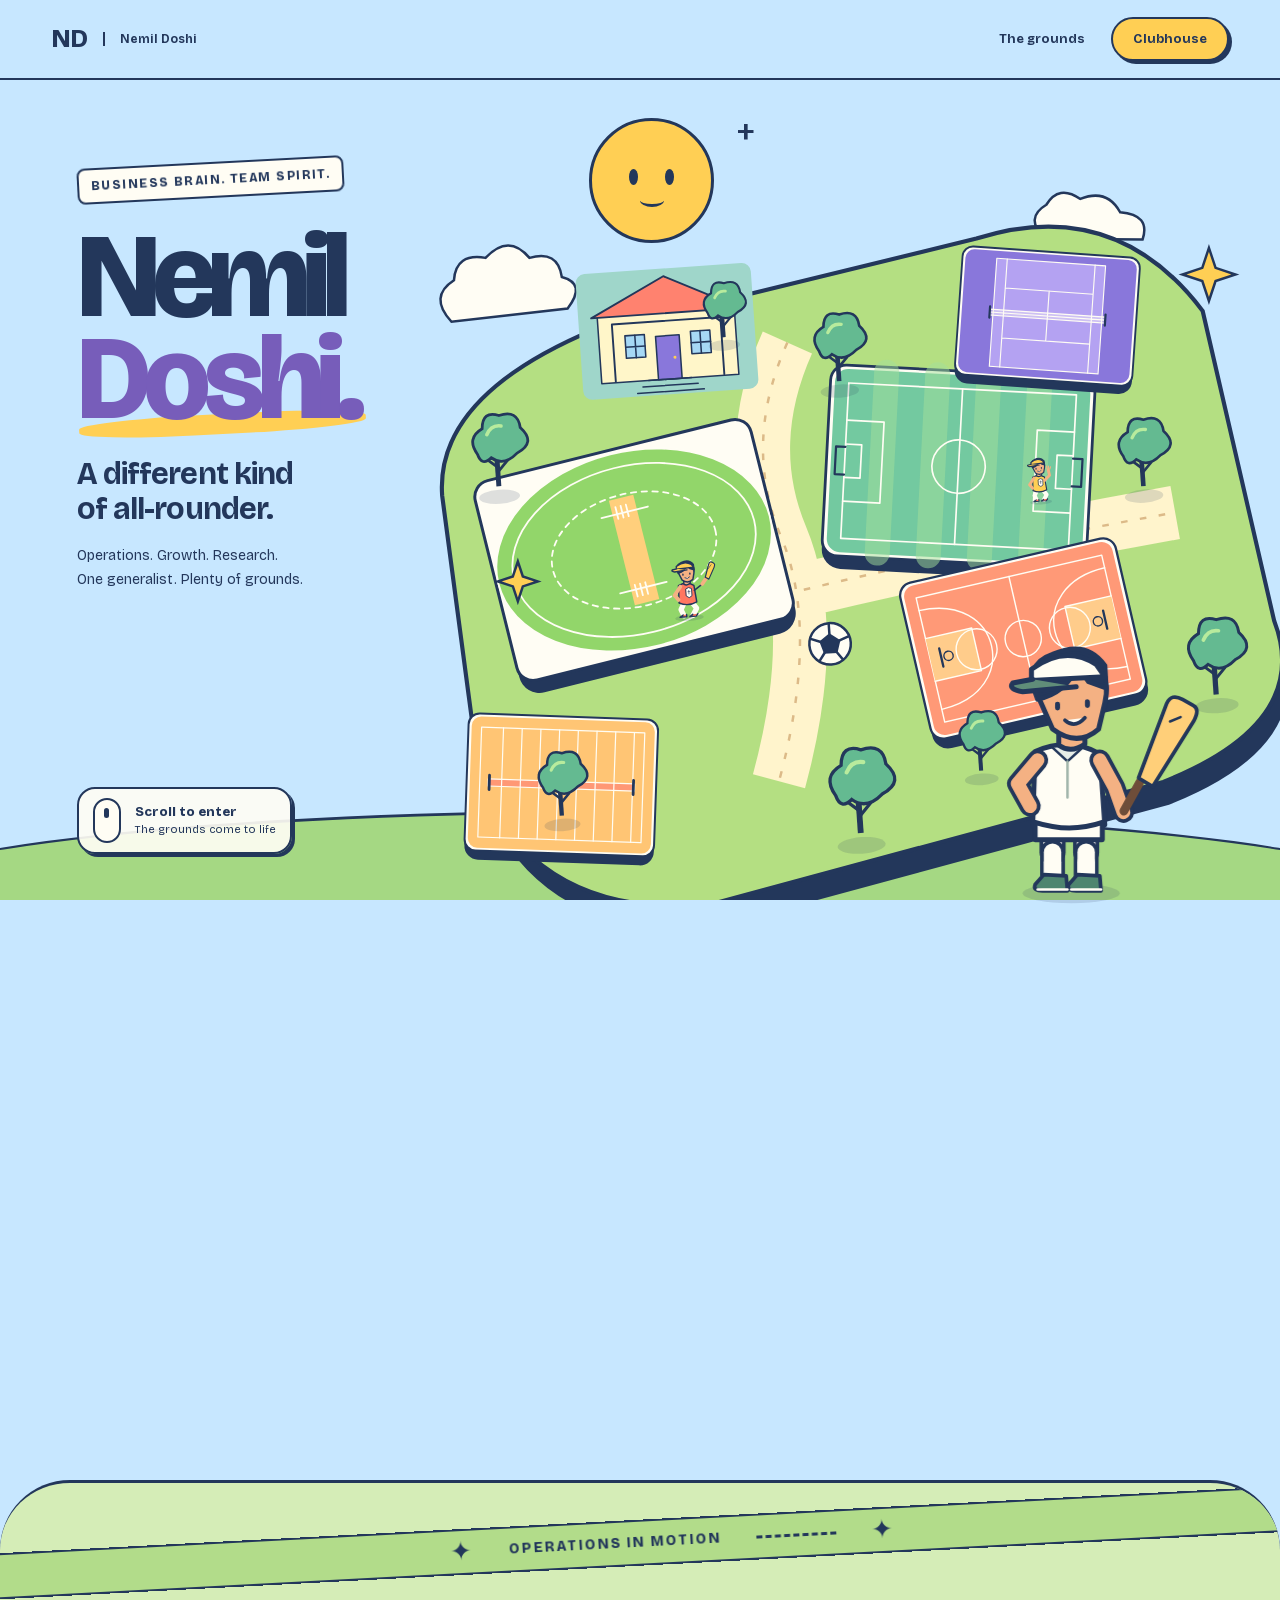
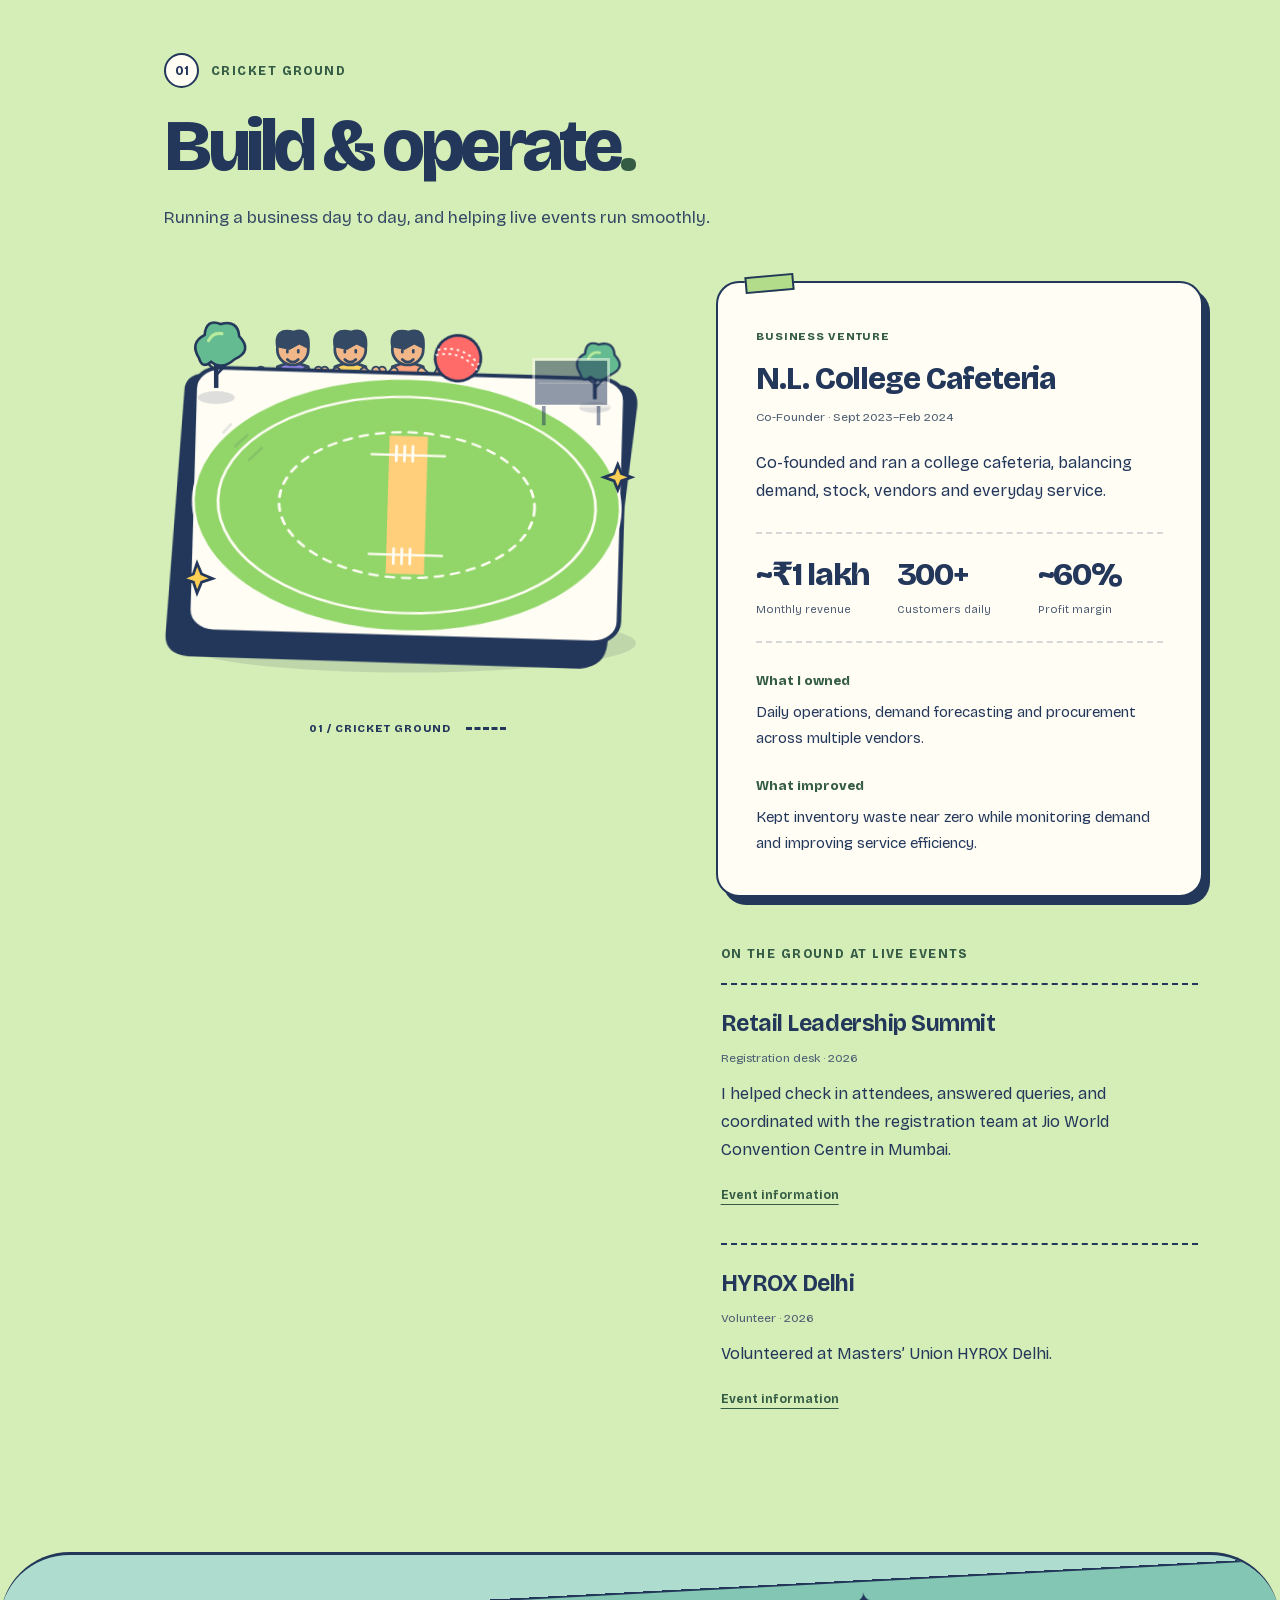
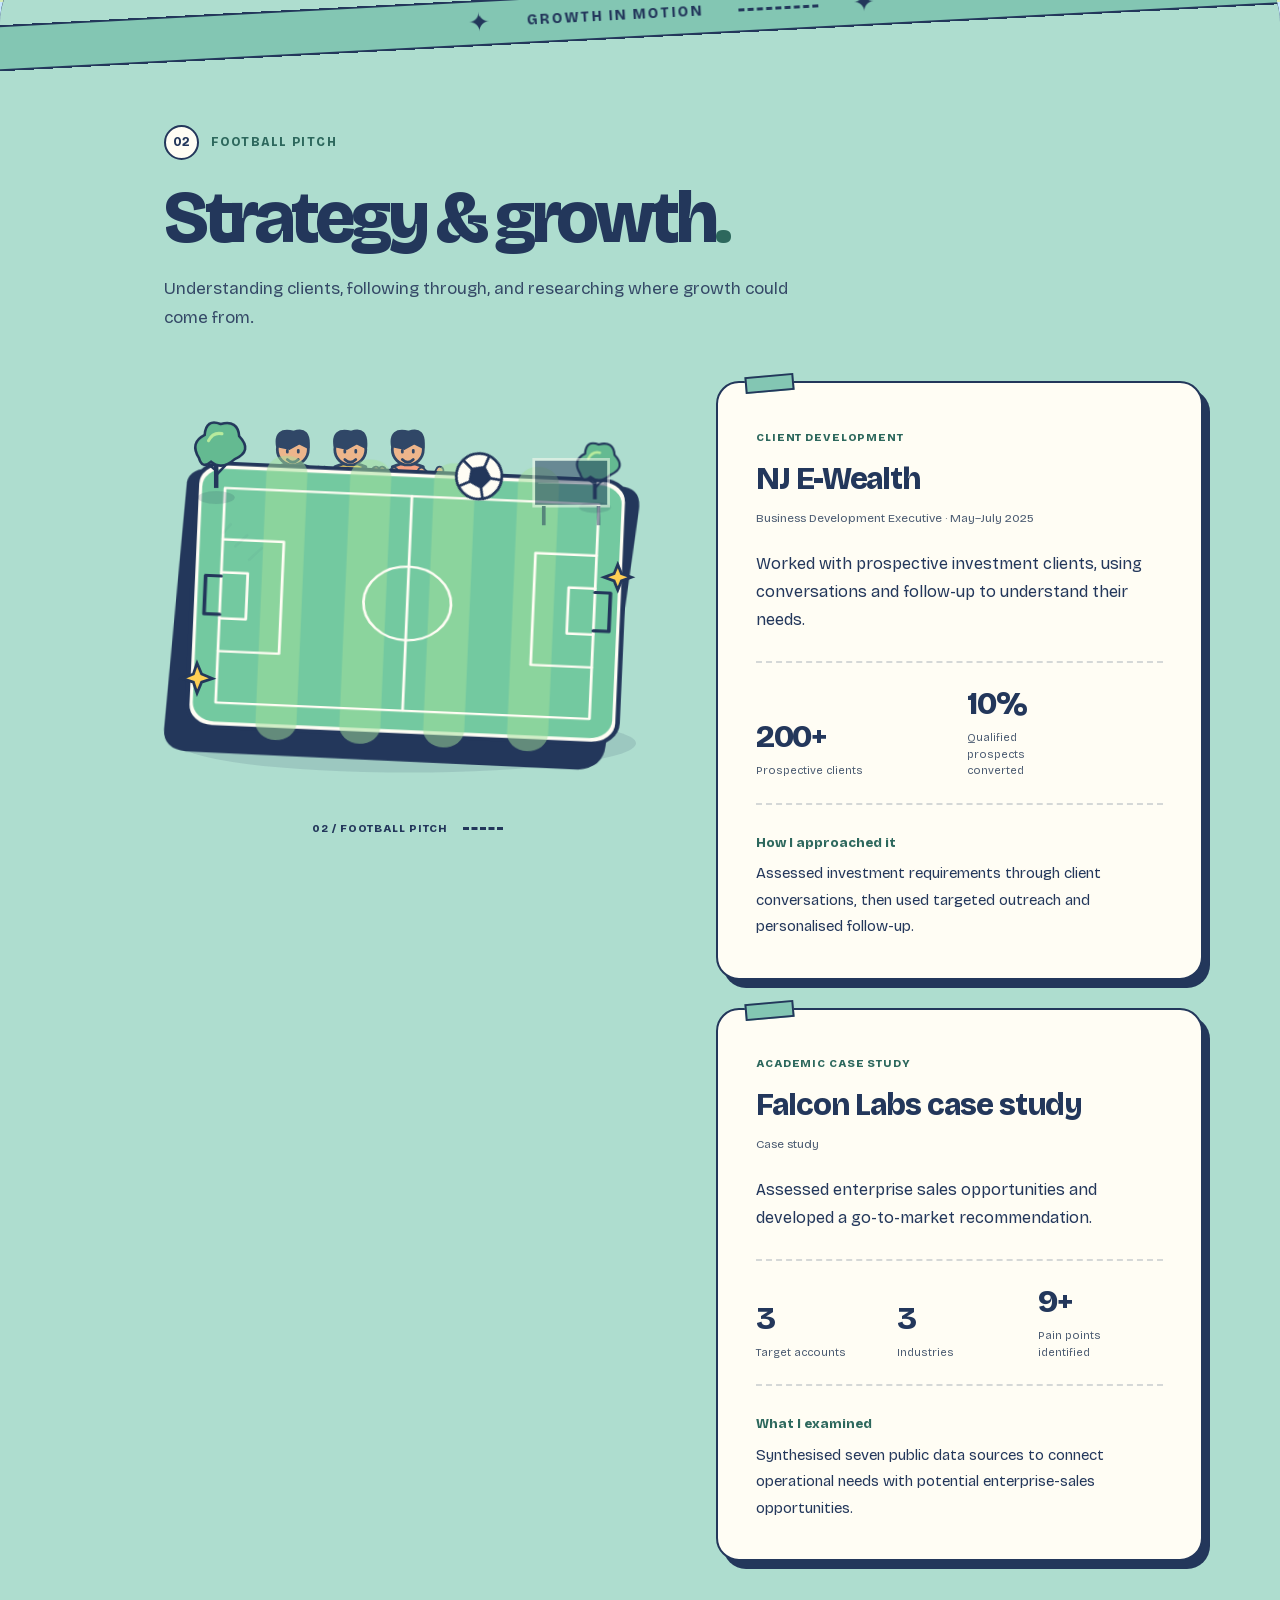
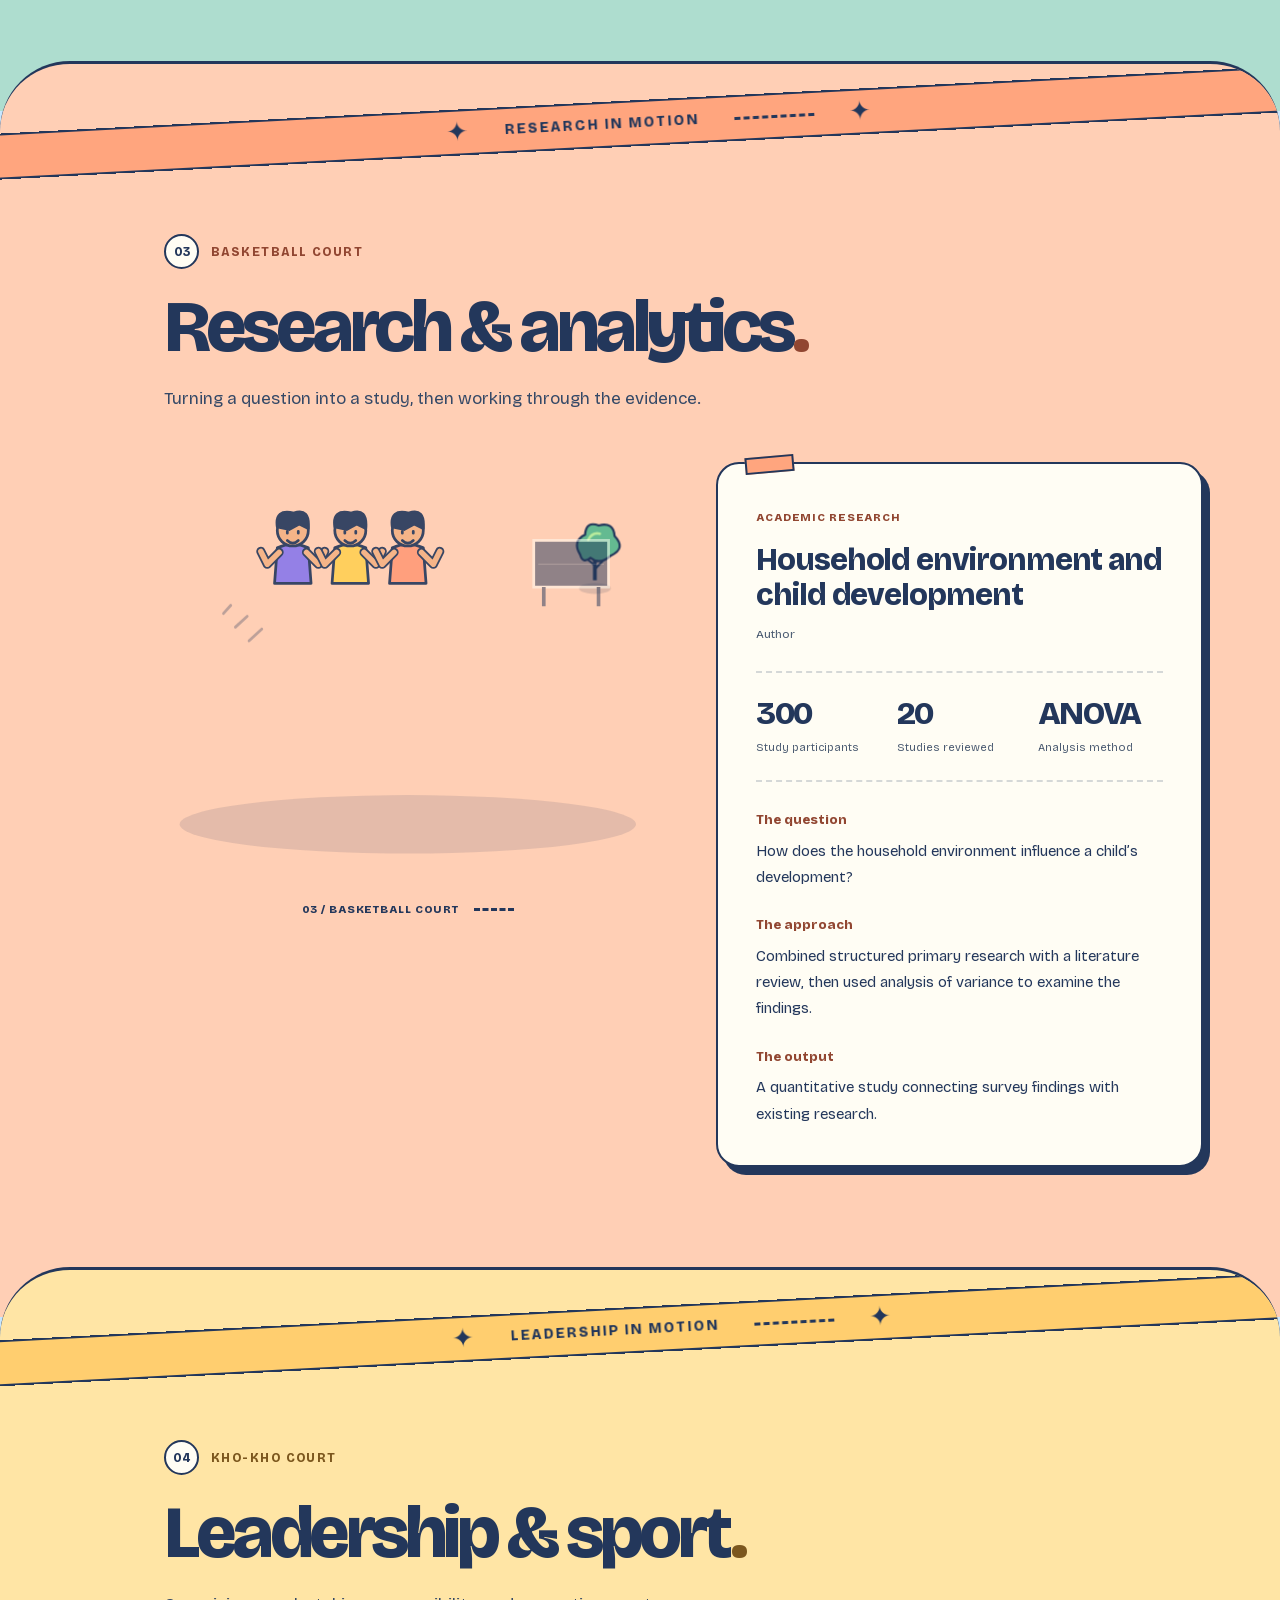
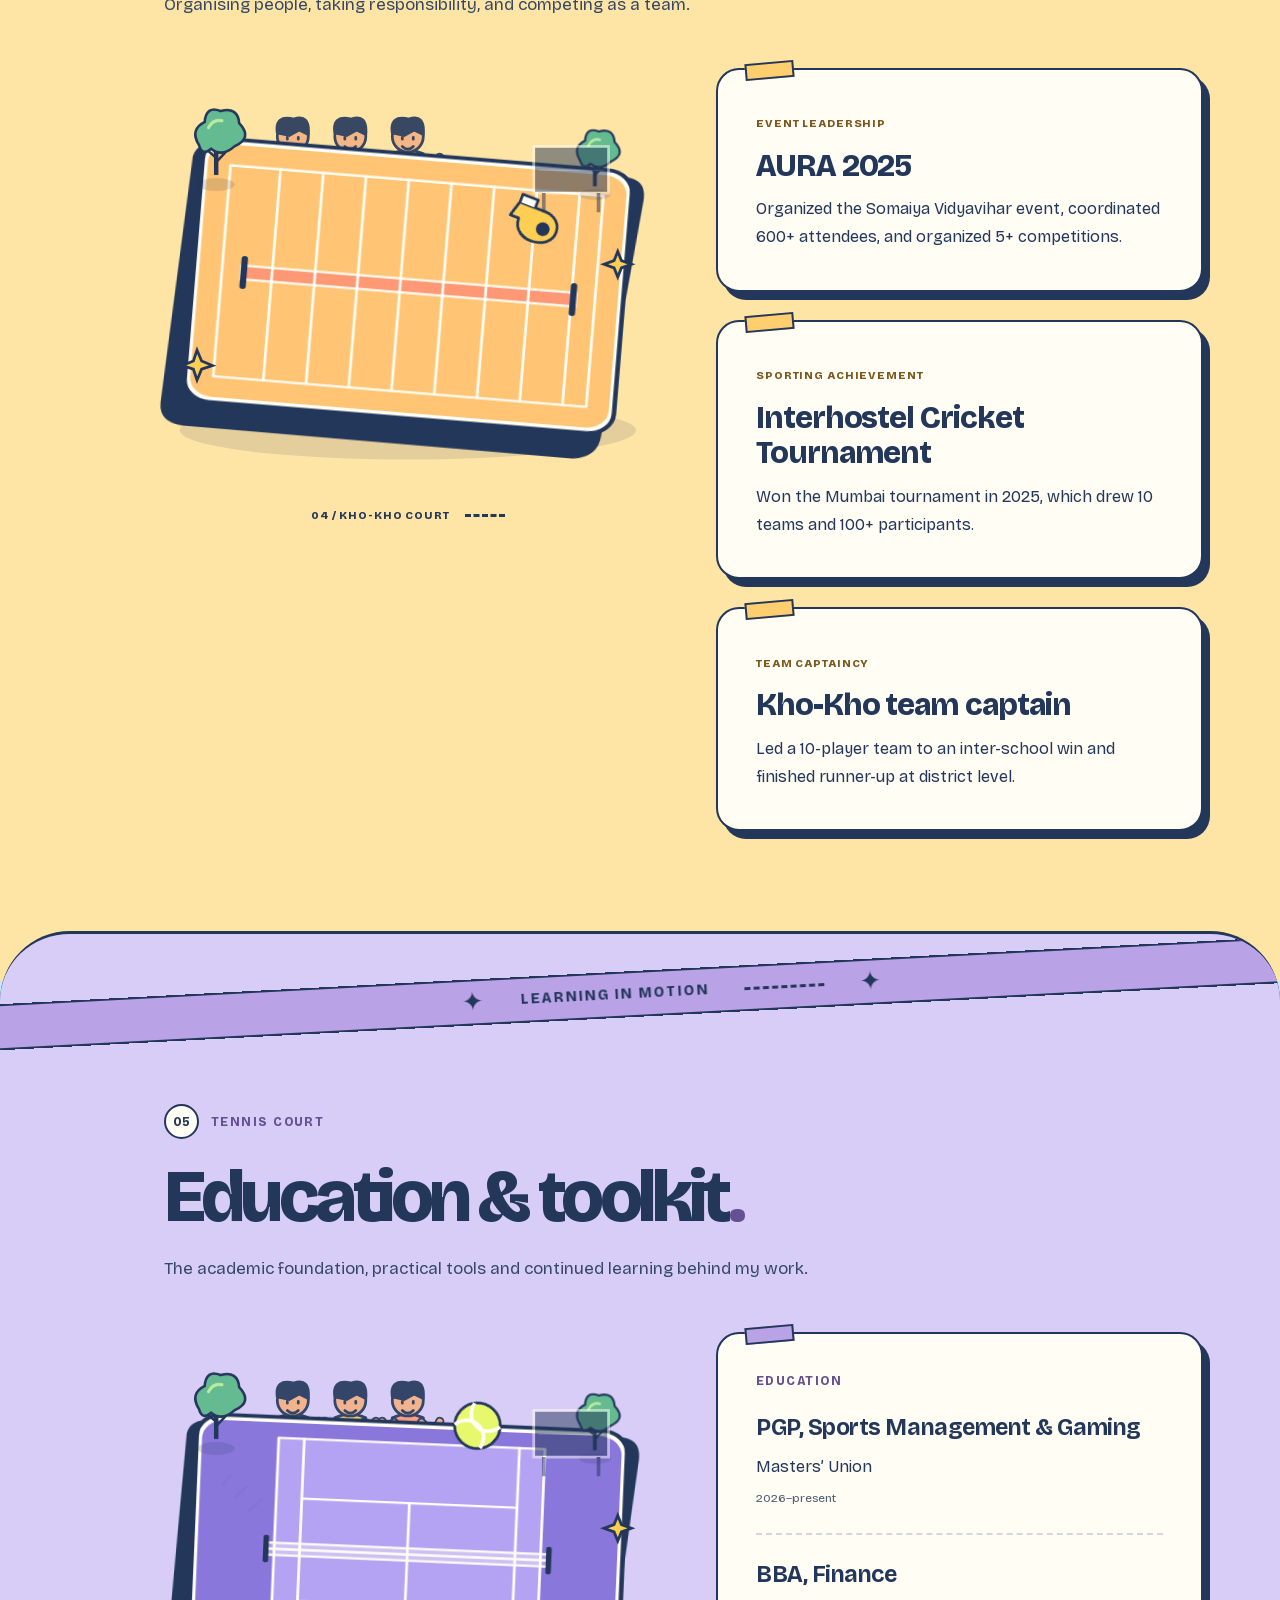
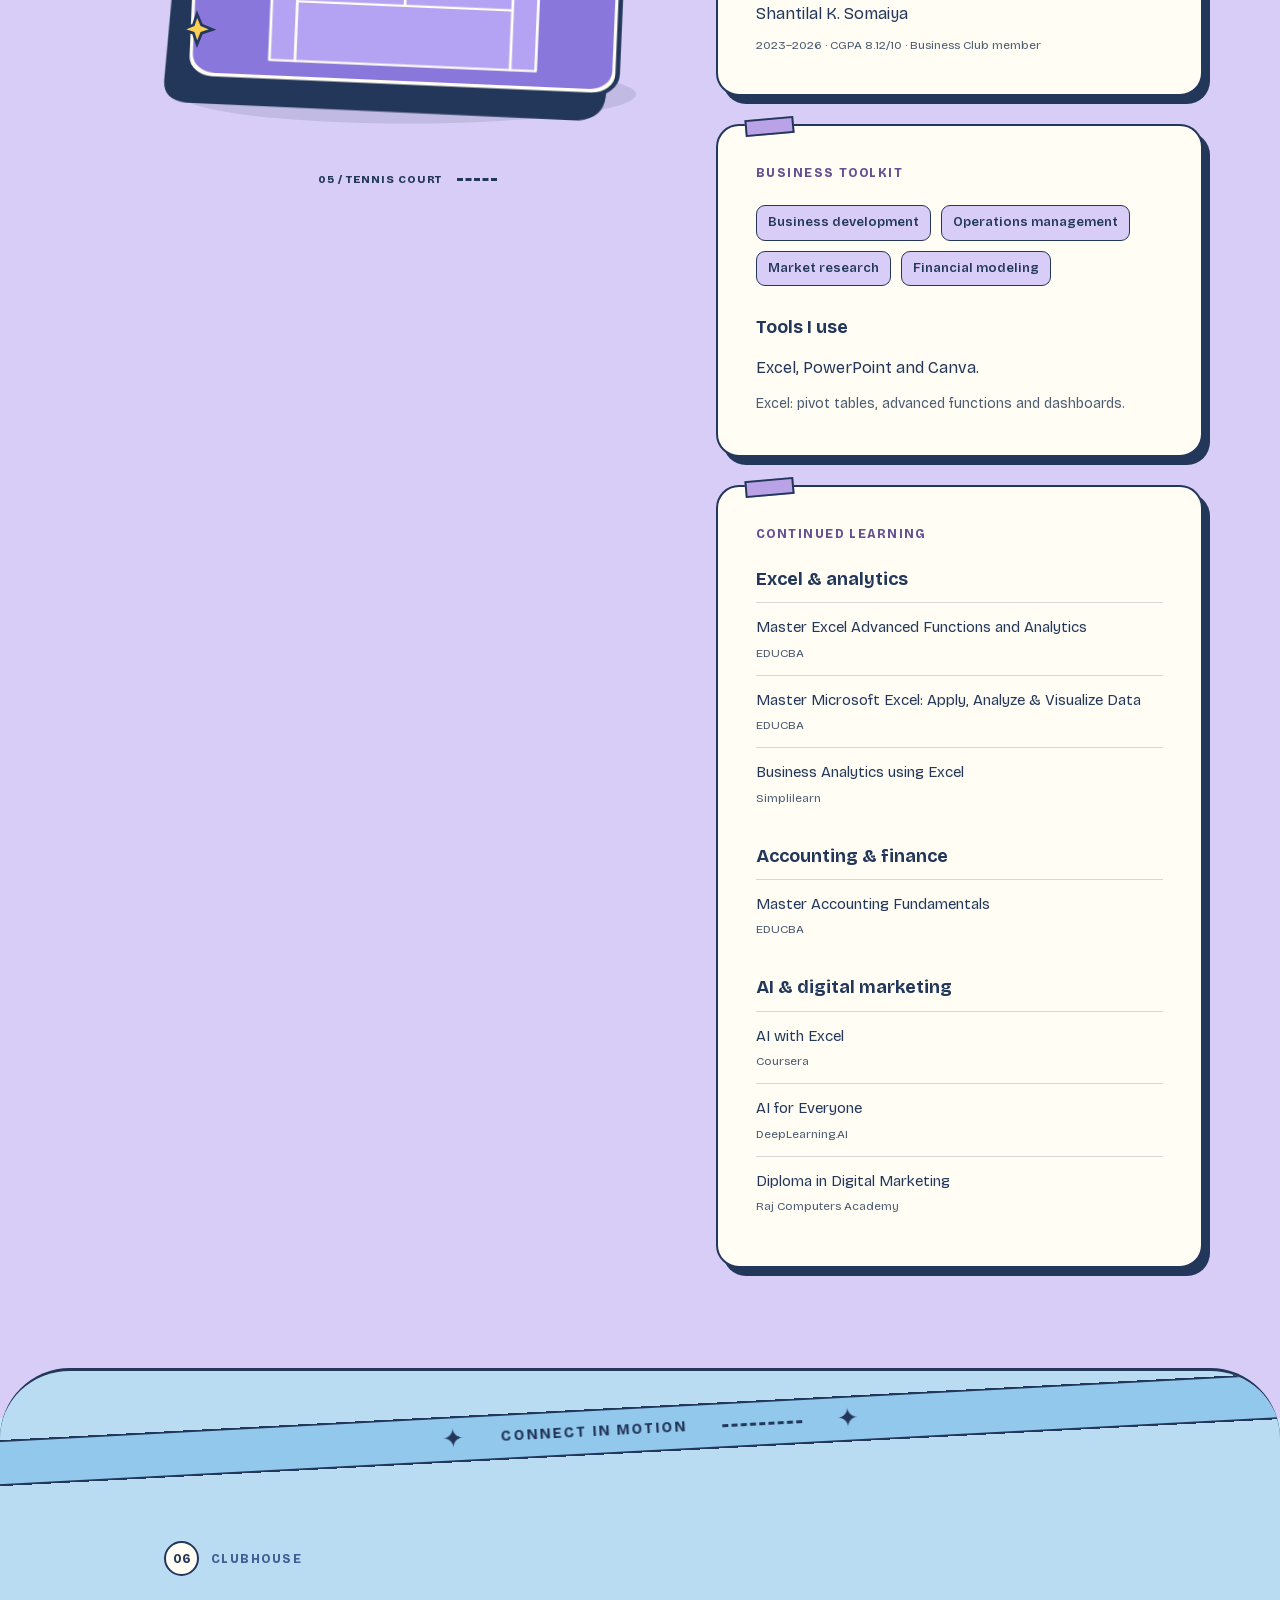
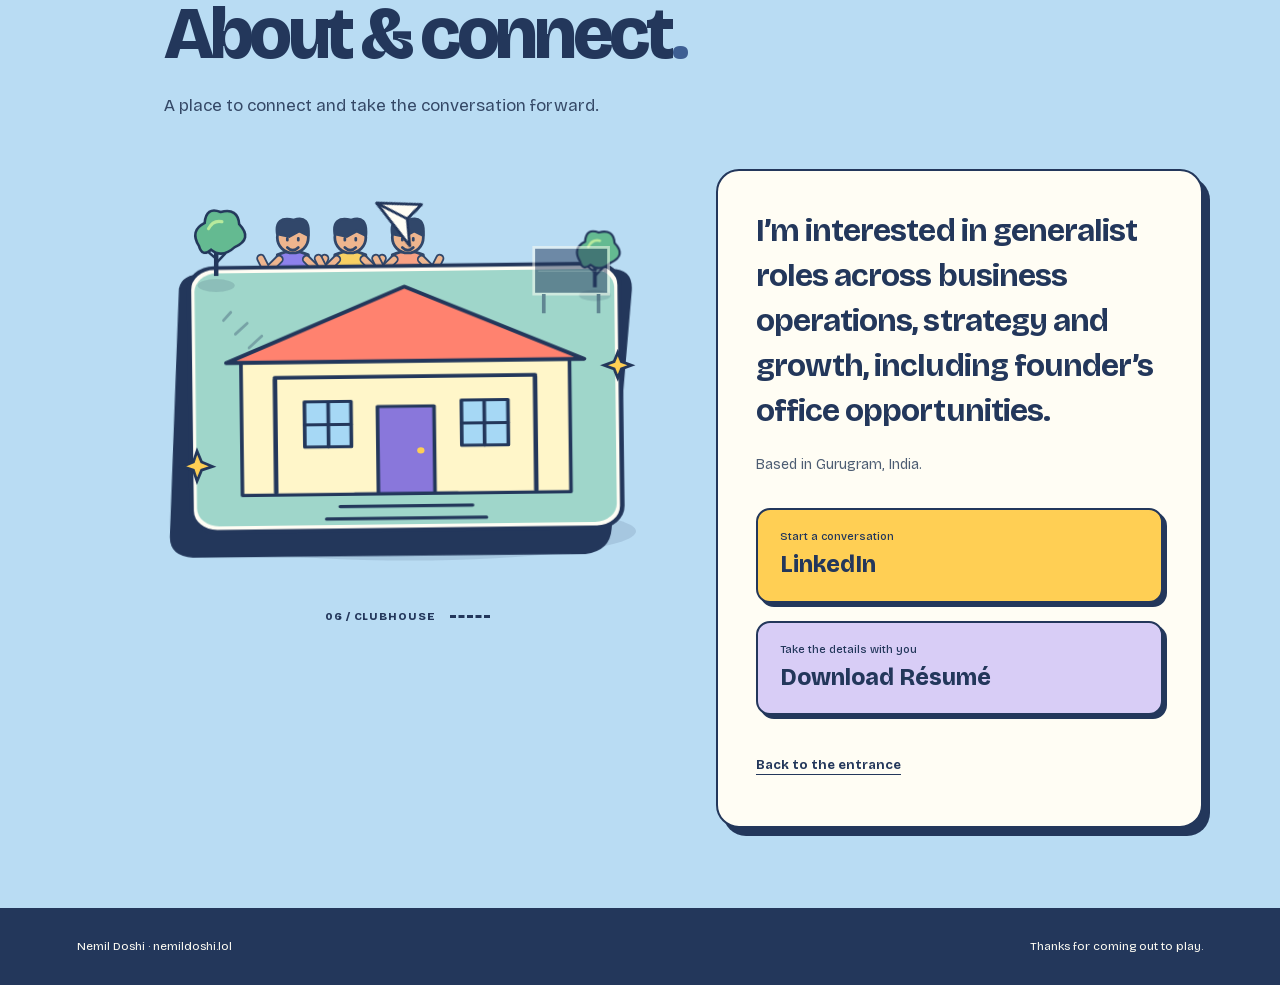
==== commit d394329a: "Release native-scroll sports portfolio v38" ====
--- a/index.html
+++ b/index.html
@@ -1 +1 @@
- <!doctype html><html lang="en"><head><meta charset="utf-8"><meta name="viewport" content="width=device-width,initial-scale=1,viewport-fit=cover"><meta name="robots" content="noindex"><meta name="theme-color" content="#c7e7ff"><title>Nemil Doshi · A Different Kind of All-Rounder</title><meta name="description" content="A playful, animated sports complex of Nemil Doshi’s work in operations, growth, research and leadership. Just scroll to explore."><link rel="canonical" href="https://nemildoshi.lol/"><link rel="icon" href="data:image/svg+xml,%3Csvg xmlns='http://www.w3.org/2000/svg' viewBox='0 0 64 64'%3E%3Crect width='64' height='64' rx='18' fill='%23ffcf54'/%3E%3Ctext x='32' y='43' font-family='sans-serif' font-weight='900' font-size='27' text-anchor='middle' fill='%2323375b'%3END%3C/text%3E%3C/svg%3E"><link rel="preload" href="bricolage-grotesque.woff2" as="font" type="font/woff2" crossorigin><link rel="stylesheet" href="complex.css?v=37"></head><body><a class="skip-link" href="#cricket">Skip to the work</a><header class="complex-header"><a class="brand" href="#top" aria-label="Nemil Doshi, back to the entrance">ND<span>Nemil Doshi</span></a><nav aria-label="Main navigation"><a href="#cricket">The grounds</a><a class="header-contact" href="#clubhouse">Clubhouse</a></nav><div class="scroll-progress" aria-hidden="true"><i id="page-progress"></i></div></header><main><section class="complex-hero" id="top" aria-labelledby="hero-title"><div class="hero-stage"><div class="hero-sun" aria-hidden="true"><i></i><b>+</b></div><div class="hero-copy"><p class="eyebrow">Business brain. Team spirit.</p><h1 id="hero-title">Nemil<br><span>Doshi.</span></h1><p class="hero-position">A different kind<br>of all-rounder.</p><p class="hero-description">Operations. Growth. Research.<br>One generalist. Plenty of grounds.</p></div><div class="hero-world"><svg class="campus-svg" viewBox="0 0 1080 900" fill="none" xmlns="http://www.w3.org/2000/svg" aria-hidden="true"><g class="world-cloud cloud-one" fill="#fffdf4" stroke="#23375b" stroke-width="3"><path d="M50 160Q22 130 53 110 55 77 91 83 119 53 144 83 178 73 183 106 213 114 190 144Z"/></g><g class="world-cloud cloud-two" fill="#fffdf4" stroke="#23375b" stroke-width="3"><path d="M765 60Q740 35 767 19 782-6 808 12 840-1 856 28 893 31 883 61Z"/></g><g class="campus-world"><path d="M60 363Q60 248 240 182L724 99Q894 58 990 205L1050 584Q1088 709 903 768L350 877Q147 883 82 717Z" fill="#23375b"/><path d="M55 335Q55 220 235 154L719 71Q889 30 985 177L1045 556Q1083 681 898 740L345 849Q142 855 77 689Z" fill="#b4df82" stroke="#23375b" stroke-width="5"/><path d="M483 180Q420 298 459 413T436 707M188 533Q555 458 935 417" stroke="#fff4cc" stroke-width="65"/><path d="M483 180Q420 298 459 413T436 707M188 533Q555 458 935 417" stroke="#dcba88" stroke-width="3" stroke-dasharray="8 15"/><g transform="translate(65 310) rotate(-10) scale(0.72)"><rect x="32" y="53" width="476" height="340" rx="35" fill="#23375b"/><g transform="translate(0 -12)"><rect x="32" y="38" width="476" height="344" rx="28" fill="#fffdf4" stroke="#23375b" stroke-width="5"/><g stroke="#fffdf4" stroke-width="3" stroke-linecap="round" stroke-linejoin="round"><ellipse cx="270" cy="210" rx="234" ry="165" fill="#92d66a"/><ellipse cx="270" cy="210" rx="207" ry="141"/><ellipse cx="270" cy="210" rx="140" ry="95" stroke-dasharray="9 9"/><rect x="249" y="120" width="42" height="180" fill="#ffcf7c" stroke="none"/><path d="M230 145H310M230 275H310M257 133V153M266 133V153M275 133V153M257 267V287M266 267V287M275 267V287"/></g></g></g><g transform="translate(515 190) rotate(7) scale(0.67)"><rect x="32" y="53" width="476" height="340" rx="35" fill="#23375b"/><g transform="translate(0 -12)"><rect x="32" y="38" width="476" height="344" rx="28" fill="#fffdf4" stroke="#23375b" stroke-width="5"/><g stroke="#fffdf4" stroke-width="3" stroke-linecap="round" stroke-linejoin="round"><rect x="40" y="45" width="460" height="330" rx="24" fill="#73c9a0" stroke="none"/><path d="M132 47V373M224 47V373M316 47V373M408 47V373" stroke="#a4df9b" stroke-width="45" opacity=".5"/><rect x="65" y="70" width="410" height="280"/><path d="M270 70V350M65 137H132V283H65M475 137H408V283H475M65 180H94V240H65M475 180H446V240H475"/><circle cx="270" cy="210" r="48"/><path d="M48 185H65M48 185V235H65M492 185H475M492 185V235H475" stroke="#23375b" stroke-width="4"/></g></g></g><g transform="translate(575 470) rotate(-9) scale(0.56)"><rect x="32" y="53" width="476" height="340" rx="35" fill="#23375b"/><g transform="translate(0 -12)"><rect x="32" y="38" width="476" height="344" rx="28" fill="#fffdf4" stroke="#23375b" stroke-width="5"/><g stroke="#fffdf4" stroke-width="3" stroke-linecap="round" stroke-linejoin="round"><rect x="40" y="45" width="460" height="330" rx="24" fill="#ff9977" stroke="none"/><rect x="65" y="73" width="410" height="274"/><path d="M270 73V347M65 163H167V257H65M475 163H373V257H475" fill="#ffcc8b"/><circle cx="270" cy="210" r="39"/><circle cx="167" cy="210" r="44"/><circle cx="373" cy="210" r="44"/><path d="M65 101C245 101 245 319 65 319M475 101C295 101 295 319 475 319"/><path d="M89 190V230M451 190V230" stroke="#23375b" stroke-width="5"/><circle cx="105" cy="210" r="10" stroke="#23375b"/><circle cx="435" cy="210" r="10" stroke="#23375b"/></g></g></g><g transform="translate(55 585) rotate(6) scale(0.48)"><rect x="32" y="53" width="476" height="340" rx="35" fill="#23375b"/><g transform="translate(0 -12)"><rect x="32" y="38" width="476" height="344" rx="28" fill="#fffdf4" stroke="#23375b" stroke-width="5"/><g stroke="#fffdf4" stroke-width="3" stroke-linecap="round" stroke-linejoin="round"><rect x="40" y="45" width="460" height="330" rx="24" fill="#ffc574" stroke="none"/><rect x="65" y="72" width="410" height="276"/><path d="M86 201H454V219H86Z" fill="#ff9875"/><path d="M120 72V348"/><path d="M167 72V348"/><path d="M214 72V348"/><path d="M261 72V348"/><path d="M308 72V348"/><path d="M355 72V348"/><path d="M402 72V348"/><path d="M449 72V348"/><path d="M89 192V228M451 192V228" stroke="#23375b" stroke-width="7"/></g></g></g><g transform="translate(690 65) rotate(8) scale(0.45)"><rect x="32" y="53" width="476" height="340" rx="35" fill="#23375b"/><g transform="translate(0 -12)"><rect x="32" y="38" width="476" height="344" rx="28" fill="#fffdf4" stroke="#23375b" stroke-width="5"/><g stroke="#fffdf4" stroke-width="3" stroke-linecap="round" stroke-linejoin="round"><rect x="40" y="45" width="460" height="330" rx="24" fill="#8977db" stroke="none"/><rect x="124" y="65" width="292" height="290" fill="#b4a2f2"/><path d="M152 65V355M388 65V355M152 143H388M152 277H388M270 143V277M115 210H425"/><path d="M115 202H425V218H115Z" fill="#fffdf455"/><path d="M115 195V225M425 195V225" stroke="#23375b" stroke-width="6"/></g></g></g><g transform="translate(215 60) scale(.46)"><g stroke="#fffdf4" stroke-width="3" stroke-linecap="round" stroke-linejoin="round"><rect x="40" y="45" width="460" height="330" rx="24" fill="#9fd6ca" stroke="none"/><path d="M90 160 270 77 450 160V335H90Z" fill="#fff6c9" stroke="#23375b" stroke-width="4"/><path d="M74 162 270 65 466 162Z" fill="#ff826f" stroke="#23375b" stroke-width="5"/><path d="M127 182H412M127 184V332M412 184V332" stroke="#23375b" stroke-width="5"/><path d="M239 221H301V335H239Z" fill="#8977db" stroke="#23375b" stroke-width="4"/><path d="M159 214H210V273H159ZM331 214H382V273H331Z" fill="#a6d8f5" stroke="#23375b" stroke-width="4"/><path d="M185 214V273M356 214V273M159 244H210M331 244H382M213 335H326M197 351H342M182 367H357" stroke="#23375b" stroke-width="4"/><circle cx="286" cy="279" r="4" fill="#ffcf54" stroke="none"/></g></g><g transform="translate(124 332) scale(0.85)"><ellipse cy="11" rx="29" ry="10" fill="#23375b" opacity=".15"/><path d="M0-4V-55" stroke="#23375b" stroke-width="7"/><path d="M0-31-13-42M0-24 15-40" stroke="#23375b" stroke-width="4"/><path d="M-27-51Q-42-75-18-87-16-113 7-104 34-111 36-85 58-62 29-49 9-31-8-45-22-33-27-51Z" fill="#64ba91" stroke="#23375b" stroke-width="4"/><path d="M-12-78Q-5-92 9-89" fill="none" stroke="#b8eb9d" stroke-width="5" stroke-linecap="round"/></g><g transform="translate(542 234) scale(0.8)"><ellipse cy="11" rx="29" ry="10" fill="#23375b" opacity=".15"/><path d="M0-4V-55" stroke="#23375b" stroke-width="7"/><path d="M0-31-13-42M0-24 15-40" stroke="#23375b" stroke-width="4"/><path d="M-27-51Q-42-75-18-87-16-113 7-104 34-111 36-85 58-62 29-49 9-31-8-45-22-33-27-51Z" fill="#64ba91" stroke="#23375b" stroke-width="4"/><path d="M-12-78Q-5-92 9-89" fill="none" stroke="#b8eb9d" stroke-width="5" stroke-linecap="round"/></g><g transform="translate(899 386) scale(0.8)"><ellipse cy="11" rx="29" ry="10" fill="#23375b" opacity=".15"/><path d="M0-4V-55" stroke="#23375b" stroke-width="7"/><path d="M0-31-13-42M0-24 15-40" stroke="#23375b" stroke-width="4"/><path d="M-27-51Q-42-75-18-87-16-113 7-104 34-111 36-85 58-62 29-49 9-31-8-45-22-33-27-51Z" fill="#64ba91" stroke="#23375b" stroke-width="4"/><path d="M-12-78Q-5-92 9-89" fill="none" stroke="#b8eb9d" stroke-width="5" stroke-linecap="round"/></g><g transform="translate(530 780) scale(1)"><ellipse cy="11" rx="29" ry="10" fill="#23375b" opacity=".15"/><path d="M0-4V-55" stroke="#23375b" stroke-width="7"/><path d="M0-31-13-42M0-24 15-40" stroke="#23375b" stroke-width="4"/><path d="M-27-51Q-42-75-18-87-16-113 7-104 34-111 36-85 58-62 29-49 9-31-8-45-22-33-27-51Z" fill="#64ba91" stroke="#23375b" stroke-width="4"/><path d="M-12-78Q-5-92 9-89" fill="none" stroke="#b8eb9d" stroke-width="5" stroke-linecap="round"/></g><g transform="translate(969 643) scale(0.9)"><ellipse cy="11" rx="29" ry="10" fill="#23375b" opacity=".15"/><path d="M0-4V-55" stroke="#23375b" stroke-width="7"/><path d="M0-31-13-42M0-24 15-40" stroke="#23375b" stroke-width="4"/><path d="M-27-51Q-42-75-18-87-16-113 7-104 34-111 36-85 58-62 29-49 9-31-8-45-22-33-27-51Z" fill="#64ba91" stroke="#23375b" stroke-width="4"/><path d="M-12-78Q-5-92 9-89" fill="none" stroke="#b8eb9d" stroke-width="5" stroke-linecap="round"/></g><g transform="translate(172 733) scale(0.75)"><ellipse cy="11" rx="29" ry="10" fill="#23375b" opacity=".15"/><path d="M0-4V-55" stroke="#23375b" stroke-width="7"/><path d="M0-31-13-42M0-24 15-40" stroke="#23375b" stroke-width="4"/><path d="M-27-51Q-42-75-18-87-16-113 7-104 34-111 36-85 58-62 29-49 9-31-8-45-22-33-27-51Z" fill="#64ba91" stroke="#23375b" stroke-width="4"/><path d="M-12-78Q-5-92 9-89" fill="none" stroke="#b8eb9d" stroke-width="5" stroke-linecap="round"/></g><g transform="translate(407 171) scale(0.65)"><ellipse cy="11" rx="29" ry="10" fill="#23375b" opacity=".15"/><path d="M0-4V-55" stroke="#23375b" stroke-width="7"/><path d="M0-31-13-42M0-24 15-40" stroke="#23375b" stroke-width="4"/><path d="M-27-51Q-42-75-18-87-16-113 7-104 34-111 36-85 58-62 29-49 9-31-8-45-22-33-27-51Z" fill="#64ba91" stroke="#23375b" stroke-width="4"/><path d="M-12-78Q-5-92 9-89" fill="none" stroke="#b8eb9d" stroke-width="5" stroke-linecap="round"/></g><g transform="translate(680 714) scale(0.7)"><ellipse cy="11" rx="29" ry="10" fill="#23375b" opacity=".15"/><path d="M0-4V-55" stroke="#23375b" stroke-width="7"/><path d="M0-31-13-42M0-24 15-40" stroke="#23375b" stroke-width="4"/><path d="M-27-51Q-42-75-18-87-16-113 7-104 34-111 36-85 58-62 29-49 9-31-8-45-22-33-27-51Z" fill="#64ba91" stroke="#23375b" stroke-width="4"/><path d="M-12-78Q-5-92 9-89" fill="none" stroke="#b8eb9d" stroke-width="5" stroke-linecap="round"/></g><g transform="translate(340 500) scale(.35)"><g transform="translate(0 0) scale(1)" stroke="#23375b" stroke-width="5" stroke-linecap="round" stroke-linejoin="round"><ellipse cx="6" cy="8" rx="49" ry="11" fill="#23375b" opacity=".15" stroke="none"/><g class="toon-body"><g class="leg-back"><path d="M17-46 33-23 19 0" fill="none" stroke="#fffdf4" stroke-width="18"/><path d="M18-3 8 4H30L36-4" fill="#ff7760"/></g><g class="leg-front"><path d="M-9-44-21-22-12 0" fill="none" stroke="#fffdf4" stroke-width="18"/><path d="M-15-3-26 4H-3V-4" fill="#ff7760"/></g><path d="M-24-105Q5-119 29-102L35-45Q5-30-26-45Z" fill="#ff7760"/><path d="M-18-101-40-72-27-56" fill="none" stroke="#f4b183" stroke-width="13"/><g class="bat-arm"><path d="M29-85 59-105"/><path d="M58-105 72-123" stroke="#f4b183" stroke-width="13"/><path d="M70-127 85-172Q90-183 99-176L104-172Q107-169 103-160L82-120Z" fill="#ffcf54" stroke-width="4"/><path d="M82-156 93-169" stroke-width="2"/></g><path d="M-5-121V-109Q5-101 17-111V-123" fill="#f4b183"/><path d="M-21-148Q-19-177 9-176 39-174 32-144L27-123Q10-108-10-123Z" fill="#f4b183"/><path d="M-22-147Q-34-175-10-183 17-195 32-174L33-156 19-161 10-174Q1-152-22-147Z" fill="#23375b"/><path d="M-27-171Q0-191 25-175L32-165-27-162Z" fill="#ffcf54"/><path d="M-26-163-42-160Q-46-155-34-153L9-157" fill="#ffcf54"/><path d="M-6-143V-140M18-145V-142"/><path d="M0-130Q8-123 16-132" fill="#fffdf4" stroke-width="3"/><path d="M1-92 10-96 20-92V-67L10-61 1-67Z" fill="#fffdf4" stroke-width="3"/><path d="M7-82H14M10-86V-74" stroke-width="2"/></g></g></g><g transform="translate(773 391) scale(.27)"><g transform="translate(0 0) scale(1)" stroke="#23375b" stroke-width="5" stroke-linecap="round" stroke-linejoin="round"><ellipse cx="6" cy="8" rx="49" ry="11" fill="#23375b" opacity=".15" stroke="none"/><g class="toon-body"><g class="leg-back"><path d="M17-46 33-23 19 0" fill="none" stroke="#fffdf4" stroke-width="18"/><path d="M18-3 8 4H30L36-4" fill="#ff7760"/></g><g class="leg-front"><path d="M-9-44-21-22-12 0" fill="none" stroke="#fffdf4" stroke-width="18"/><path d="M-15-3-26 4H-3V-4" fill="#ff7760"/></g><path d="M-24-105Q5-119 29-102L35-45Q5-30-26-45Z" fill="#ffcf54"/><path d="M-18-101-40-72-27-56" fill="none" stroke="#f4b183" stroke-width="13"/><g class="bat-arm"><path d="M28-87 52-108 48-133" stroke="#f4b183" stroke-width="13"/><path d="M43-138 41-150M49-137 50-150M55-136 59-146" stroke="#f4b183" stroke-width="5"/></g><path d="M-5-121V-109Q5-101 17-111V-123" fill="#f4b183"/><path d="M-21-148Q-19-177 9-176 39-174 32-144L27-123Q10-108-10-123Z" fill="#f4b183"/><path d="M-22-147Q-34-175-10-183 17-195 32-174L33-156 19-161 10-174Q1-152-22-147Z" fill="#23375b"/><path d="M-27-171Q0-191 25-175L32-165-27-162Z" fill="#ffcf54"/><path d="M-26-163-42-160Q-46-155-34-153L9-157" fill="#ffcf54"/><path d="M-6-143V-140M18-145V-142"/><path d="M0-130Q8-123 16-132" fill="#fffdf4" stroke-width="3"/><path d="M1-92 10-96 20-92V-67L10-61 1-67Z" fill="#fffdf4" stroke-width="3"/><path d="M7-82H14M10-86V-74" stroke-width="2"/></g></g></g><g class="campus-ball" transform="translate(509 546)" stroke="#23375b" stroke-width="3"><circle r="25" fill="#fffdf4"/><path d="M0-11 11-3 7 10H-7L-11-3Z" fill="#23375b"/><path d="M0-11V-25M11-3 24-8M7 10 15 21M-7 10-15 21M-11-3-24-8" fill="none"/></g></g><circle id="journey-origin" cx="790" cy="835" r="1" fill="transparent"/><g class="world-spark" fill="#ffcf54" stroke="#23375b" stroke-width="3"><path d="m955 95 8-24 8 24 24 8-24 8-8 24-8-24-24-8ZM124 467l6-18 6 18 18 6-18 6-6 18-6-18-18-6Z"/></g></svg></div><a class="hero-scroll" href="#cricket"><span class="scroll-capsule" aria-hidden="true"><i></i></span><span>Scroll to enter<br><small>The grounds come to life</small></span></a><div class="hero-horizon" aria-hidden="true"></div></div></section><div id="grounds" class="grounds-anchor"></div><section class="zone zone-cricket" id="cricket" aria-labelledby="title-cricket" style="--accent:#345c45"><div class="zone-bridge" aria-hidden="true"><span>Operations in motion</span><i></i></div><div class="zone-inner"><header class="zone-head" data-reveal><p class="eyebrow"><span>01</span> Cricket ground</p><h2 id="title-cricket">Build &amp; operate<span class="heading-dot">.</span></h2><p class="zone-description">Running a business day to day, and helping live events run smoothly.</p></header><div class="zone-layout"><div class="venue-art" aria-hidden="true"><div class="court-graphic"><svg viewBox="0 0 600 480" fill="none" xmlns="http://www.w3.org/2000/svg" aria-hidden="true"><ellipse cx="300" cy="397" rx="250" ry="32" fill="#23375b" opacity=".12"/><defs><pattern id="comic-dots-cricket" width="12" height="12" patternUnits="userSpaceOnUse"><circle cx="3" cy="3" r="1.5" fill="#23375b" opacity=".18"/></pattern></defs><g class="comic-aura"><ellipse cx="300" cy="230" rx="272" ry="211" fill="#ffcf54" opacity=".55"/><ellipse cx="300" cy="230" rx="272" ry="211" fill="url(#comic-dots-cricket)"/><g stroke="#fffdf4" stroke-width="6" opacity=".75"><path d="M300 230 560.0 230.0"/><path d="M300 230 540.2 310.4"/><path d="M300 230 483.8 378.5"/><path d="M300 230 399.5 424.0"/><path d="M300 230 300.0 440.0"/><path d="M300 230 200.5 424.0"/><path d="M300 230 116.2 378.5"/><path d="M300 230 59.8 310.4"/><path d="M300 230 40.0 230.0"/><path d="M300 230 59.8 149.6"/><path d="M300 230 116.2 81.5"/><path d="M300 230 200.5 36.0"/><path d="M300 230 300.0 20.0"/><path d="M300 230 399.5 36.0"/><path d="M300 230 483.8 81.5"/><path d="M300 230 540.2 149.6"/></g></g><g class="comic-supporters"><g class="comic-fan fan-0" transform="translate(174 137)" stroke="#23375b" stroke-width="3" stroke-linecap="round" stroke-linejoin="round"><g class="fan-bounce"><path d="M-17-43Q0-51 17-43L20-4H-20Z" fill="#8977eb"/><g class="fan-arm fan-left"><path d="M-15-38-28-25-35-39" fill="none" stroke="#23375b" stroke-width="10"/><path d="M-15-38-28-25-35-39" fill="none" stroke="#f4b183" stroke-width="6"/></g><g class="fan-arm fan-right"><path d="M15-38 28-25 35-39" fill="none" stroke="#23375b" stroke-width="10"/><path d="M15-38 28-25 35-39" fill="none" stroke="#f4b183" stroke-width="6"/></g><circle cy="-62" r="17" fill="#f4b183"/><path d="M-17-66Q-20-86 1-81 19-87 17-64L7-69-4-63Z" fill="#23375b"/><path d="M-6-61V-59M6-61V-59M-6-51Q0-45 6-51" fill="none"/></g></g><g class="comic-fan fan-1" transform="translate(237 137)" stroke="#23375b" stroke-width="3" stroke-linecap="round" stroke-linejoin="round"><g class="fan-bounce"><path d="M-17-43Q0-51 17-43L20-4H-20Z" fill="#ffcf54"/><g class="fan-arm fan-left"><path d="M-15-38-28-25-35-39" fill="none" stroke="#23375b" stroke-width="10"/><path d="M-15-38-28-25-35-39" fill="none" stroke="#f4b183" stroke-width="6"/></g><g class="fan-arm fan-right"><path d="M15-38 28-25 35-39" fill="none" stroke="#23375b" stroke-width="10"/><path d="M15-38 28-25 35-39" fill="none" stroke="#f4b183" stroke-width="6"/></g><circle cy="-62" r="17" fill="#f4b183"/><path d="M-17-66Q-20-86 1-81 19-87 17-64L7-69-4-63Z" fill="#23375b"/><path d="M-6-61V-59M6-61V-59M-6-51Q0-45 6-51" fill="none"/></g></g><g class="comic-fan fan-2" transform="translate(300 137)" stroke="#23375b" stroke-width="3" stroke-linecap="round" stroke-linejoin="round"><g class="fan-bounce"><path d="M-17-43Q0-51 17-43L20-4H-20Z" fill="#ff9977"/><g class="fan-arm fan-left"><path d="M-15-38-28-25-35-39" fill="none" stroke="#23375b" stroke-width="10"/><path d="M-15-38-28-25-35-39" fill="none" stroke="#f4b183" stroke-width="6"/></g><g class="fan-arm fan-right"><path d="M15-38 28-25 35-39" fill="none" stroke="#23375b" stroke-width="10"/><path d="M15-38 28-25 35-39" fill="none" stroke="#f4b183" stroke-width="6"/></g><circle cy="-62" r="17" fill="#f4b183"/><path d="M-17-66Q-20-86 1-81 19-87 17-64L7-69-4-63Z" fill="#23375b"/><path d="M-6-61V-59M6-61V-59M-6-51Q0-45 6-51" fill="none"/></g></g></g><g class="court-deck"><path d="M51 116Q54 100 78 100H525Q550 100 547 126L522 385Q520 409 493 412L63 411Q36 409 38 385Z" fill="#23375b"/><g transform="translate(28 62) scale(1 .84)"><rect x="34" y="38" width="472" height="344" rx="28" fill="#fffdf4" stroke="#23375b" stroke-width="5"/><g stroke="#fffdf4" stroke-width="3" stroke-linecap="round" stroke-linejoin="round"><ellipse cx="270" cy="210" rx="234" ry="165" fill="#92d66a"/><ellipse cx="270" cy="210" rx="207" ry="141"/><ellipse cx="270" cy="210" rx="140" ry="95" stroke-dasharray="9 9"/><rect x="249" y="120" width="42" height="180" fill="#ffcf7c" stroke="none"/><path d="M230 145H310M230 275H310M257 133V153M266 133V153M275 133V153M257 267V287M266 267V287M275 267V287"/></g></g></g><g transform="translate(90 120) scale(0.7)"><ellipse cy="11" rx="29" ry="10" fill="#23375b" opacity=".15"/><path d="M0-4V-55" stroke="#23375b" stroke-width="7"/><path d="M0-31-13-42M0-24 15-40" stroke="#23375b" stroke-width="4"/><path d="M-27-51Q-42-75-18-87-16-113 7-104 34-111 36-85 58-62 29-49 9-31-8-45-22-33-27-51Z" fill="#64ba91" stroke="#23375b" stroke-width="4"/><path d="M-12-78Q-5-92 9-89" fill="none" stroke="#b8eb9d" stroke-width="5" stroke-linecap="round"/></g><g transform="translate(505 132) scale(0.6)"><ellipse cy="11" rx="29" ry="10" fill="#23375b" opacity=".15"/><path d="M0-4V-55" stroke="#23375b" stroke-width="7"/><path d="M0-31-13-42M0-24 15-40" stroke="#23375b" stroke-width="4"/><path d="M-27-51Q-42-75-18-87-16-113 7-104 34-111 36-85 58-62 29-49 9-31-8-45-22-33-27-51Z" fill="#64ba91" stroke="#23375b" stroke-width="4"/><path d="M-12-78Q-5-92 9-89" fill="none" stroke="#b8eb9d" stroke-width="5" stroke-linecap="round"/></g><g class="shot-trail" stroke="#23375b" stroke-width="3" stroke-linecap="round" opacity=".45"><path d="M126 196 140 183M111 181 124 169M98 166 106 157"/></g><g class="shot-ball" stroke="#23375b" stroke-width="3" stroke-linejoin="round"><circle r="25" fill="#ff6b69"/><path d="M-5-24C5-8 5 8-5 24M1-24C11-8 11 8 1 24" fill="none" stroke="#fffdf4" stroke-width="2" stroke-dasharray="3 4"/></g><g fill="#ffcf54" stroke="#23375b" stroke-width="3"><path d="m65 321 4-12 5 12 12 5-12 4-5 12-4-12-12-4ZM526 211l4-10 4 10 11 4-11 4-4 10-4-10-11-4Z"/></g><g class="comic-confetti"><g transform="translate(64 115)"><g class="comic-chip chip-0" fill="#ffcf54" stroke="#23375b" stroke-width="1.5"><path d="m0-7 2 5 5 2-5 2-2 5-2-5-5-2 5-2Z"/></g></g><g transform="translate(161 158)"><g class="comic-chip chip-1" fill="#8977eb" stroke="#23375b" stroke-width="1.5"><rect x="-3" y="-7" width="6" height="14" rx="1"/></g></g><g transform="translate(258 201)"><g class="comic-chip chip-2" fill="#ff9977" stroke="#23375b" stroke-width="1.5"><rect x="-3" y="-7" width="6" height="14" rx="1"/></g></g><g transform="translate(355 244)"><g class="comic-chip chip-0" fill="#fffdf4" stroke="#23375b" stroke-width="1.5"><path d="m0-7 2 5 5 2-5 2-2 5-2-5-5-2 5-2Z"/></g></g><g transform="translate(452 287)"><g class="comic-chip chip-1" fill="#ffcf54" stroke="#23375b" stroke-width="1.5"><rect x="-3" y="-7" width="6" height="14" rx="1"/></g></g><g transform="translate(84 330)"><g class="comic-chip chip-2" fill="#8977eb" stroke="#23375b" stroke-width="1.5"><rect x="-3" y="-7" width="6" height="14" rx="1"/></g></g><g transform="translate(181 153)"><g class="comic-chip chip-0" fill="#ff9977" stroke="#23375b" stroke-width="1.5"><path d="m0-7 2 5 5 2-5 2-2 5-2-5-5-2 5-2Z"/></g></g><g transform="translate(278 196)"><g class="comic-chip chip-1" fill="#fffdf4" stroke="#23375b" stroke-width="1.5"><rect x="-3" y="-7" width="6" height="14" rx="1"/></g></g><g transform="translate(375 239)"><g class="comic-chip chip-2" fill="#ffcf54" stroke="#23375b" stroke-width="1.5"><rect x="-3" y="-7" width="6" height="14" rx="1"/></g></g><g transform="translate(472 282)"><g class="comic-chip chip-0" fill="#8977eb" stroke="#23375b" stroke-width="1.5"><path d="m0-7 2 5 5 2-5 2-2 5-2-5-5-2 5-2Z"/></g></g><g transform="translate(104 325)"><g class="comic-chip chip-1" fill="#ff9977" stroke="#23375b" stroke-width="1.5"><rect x="-3" y="-7" width="6" height="14" rx="1"/></g></g><g transform="translate(201 148)"><g class="comic-chip chip-2" fill="#fffdf4" stroke="#23375b" stroke-width="1.5"><rect x="-3" y="-7" width="6" height="14" rx="1"/></g></g></g><g class="comic-scoreboard" transform="translate(479 115)"><path d="M-41-29H41V22H-41Z" fill="#23375b" stroke="#fffdf4" stroke-width="3"/><path d="M-36-3H36" stroke="#fffdf4" opacity=".3"/><text class="comic-score" y="9" text-anchor="middle" fill="#ffcf54" font-size="27" font-weight="900" font-family="Bricolage Grotesque,system-ui">06</text><path d="M-30 22V43M30 22V43" stroke="#23375b" stroke-width="4"/></g><g class="comic-stamp"><path d="m149 26 23-10-4-13 31 7 12-10 18 9 30-7 19 7 24-9 20 9 27-7 22 9 24-9 19 9 31-3-4 16 18 13-20 11 4 17-27-3-18 11-22-8-27 8-24-8-23 8-22-8-26 8-20-9-27 4 4-16Z" fill="#ffcf54" stroke="#23375b" stroke-width="3" stroke-linejoin="round"/><text x="300" y="37" text-anchor="middle" fill="#23375b" font-size="22" font-weight="900" font-style="italic" font-family="Bricolage Grotesque,system-ui">OUT OF THE PARK!</text></g></svg></div><div class="art-caption"><span>01 / Cricket ground</span><i></i></div></div><div class="zone-copy"><article class="project-card hero-project" id="college-cafeteria" data-reveal><div class="card-top"><span class="card-kind">Business venture</span></div><h3>N.L. College Cafeteria</h3><p class="project-meta">Co-Founder · Sept 2023–Feb 2024</p><p>Co-founded and ran a college cafeteria, balancing demand, stock, vendors and everyday service.</p><dl class="proof-grid"><div><dt>Monthly revenue</dt><dd>~₹1 lakh</dd></div><div><dt>Customers daily</dt><dd>300+</dd></div><div><dt>Profit margin</dt><dd>~60%</dd></div></dl><div class="work-notes"><h4>What I owned</h4><p>Daily operations, demand forecasting and procurement across multiple vendors.</p><h4>What improved</h4><p>Kept inventory waste near zero while monitoring demand and improving service efficiency.</p></div></article><div class="supporting-work" data-reveal><p class="section-label">On the ground at live events</p><article class="support-card" id="retail-summit"><h3>Retail Leadership Summit</h3><p class="project-meta">Registration desk · 2026</p><p>I helped check in attendees, answered queries, and coordinated with the registration team at Jio World Convention Centre in Mumbai.</p><a class="source-link" href="https://storai.rai.net.in/storai-magazine-edition/gold-rush" target="_blank" rel="noopener noreferrer">Event information <span aria-hidden="true">↗</span></a></article><article class="support-card" id="hyrox"><h3>HYROX Delhi</h3><p class="project-meta">Volunteer · 2026</p><p>Volunteered at Masters’ Union HYROX Delhi.</p><a class="source-link" href="https://support.hyrox.com/?country=IN&amp;event=delhi__24._jul._-_26._jul._2026&amp;hasEvents=1" target="_blank" rel="noopener noreferrer">Event information <span aria-hidden="true">↗</span></a></article></div></div></div></div></section><section class="zone zone-football" id="football" aria-labelledby="title-football" style="--accent:#2d685d"><div class="zone-bridge" aria-hidden="true"><span>Growth in motion</span><i></i></div><div class="zone-inner"><header class="zone-head" data-reveal><p class="eyebrow"><span>02</span> Football pitch</p><h2 id="title-football">Strategy &amp; growth<span class="heading-dot">.</span></h2><p class="zone-description">Understanding clients, following through, and researching where growth could come from.</p></header><div class="zone-layout"><div class="venue-art" aria-hidden="true"><div class="court-graphic"><svg viewBox="0 0 600 480" fill="none" xmlns="http://www.w3.org/2000/svg" aria-hidden="true"><ellipse cx="300" cy="397" rx="250" ry="32" fill="#23375b" opacity=".12"/><defs><pattern id="comic-dots-football" width="12" height="12" patternUnits="userSpaceOnUse"><circle cx="3" cy="3" r="1.5" fill="#23375b" opacity=".18"/></pattern></defs><g class="comic-aura"><ellipse cx="300" cy="230" rx="272" ry="211" fill="#b8eb9d" opacity=".55"/><ellipse cx="300" cy="230" rx="272" ry="211" fill="url(#comic-dots-football)"/><g stroke="#fffdf4" stroke-width="6" opacity=".75"><path d="M300 230 560.0 230.0"/><path d="M300 230 540.2 310.4"/><path d="M300 230 483.8 378.5"/><path d="M300 230 399.5 424.0"/><path d="M300 230 300.0 440.0"/><path d="M300 230 200.5 424.0"/><path d="M300 230 116.2 378.5"/><path d="M300 230 59.8 310.4"/><path d="M300 230 40.0 230.0"/><path d="M300 230 59.8 149.6"/><path d="M300 230 116.2 81.5"/><path d="M300 230 200.5 36.0"/><path d="M300 230 300.0 20.0"/><path d="M300 230 399.5 36.0"/><path d="M300 230 483.8 81.5"/><path d="M300 230 540.2 149.6"/></g></g><g class="comic-supporters"><g class="comic-fan fan-0" transform="translate(174 137)" stroke="#23375b" stroke-width="3" stroke-linecap="round" stroke-linejoin="round"><g class="fan-bounce"><path d="M-17-43Q0-51 17-43L20-4H-20Z" fill="#8977eb"/><g class="fan-arm fan-left"><path d="M-15-38-28-25-35-39" fill="none" stroke="#23375b" stroke-width="10"/><path d="M-15-38-28-25-35-39" fill="none" stroke="#f4b183" stroke-width="6"/></g><g class="fan-arm fan-right"><path d="M15-38 28-25 35-39" fill="none" stroke="#23375b" stroke-width="10"/><path d="M15-38 28-25 35-39" fill="none" stroke="#f4b183" stroke-width="6"/></g><circle cy="-62" r="17" fill="#f4b183"/><path d="M-17-66Q-20-86 1-81 19-87 17-64L7-69-4-63Z" fill="#23375b"/><path d="M-6-61V-59M6-61V-59M-6-51Q0-45 6-51" fill="none"/></g></g><g class="comic-fan fan-1" transform="translate(237 137)" stroke="#23375b" stroke-width="3" stroke-linecap="round" stroke-linejoin="round"><g class="fan-bounce"><path d="M-17-43Q0-51 17-43L20-4H-20Z" fill="#ffcf54"/><g class="fan-arm fan-left"><path d="M-15-38-28-25-35-39" fill="none" stroke="#23375b" stroke-width="10"/><path d="M-15-38-28-25-35-39" fill="none" stroke="#f4b183" stroke-width="6"/></g><g class="fan-arm fan-right"><path d="M15-38 28-25 35-39" fill="none" stroke="#23375b" stroke-width="10"/><path d="M15-38 28-25 35-39" fill="none" stroke="#f4b183" stroke-width="6"/></g><circle cy="-62" r="17" fill="#f4b183"/><path d="M-17-66Q-20-86 1-81 19-87 17-64L7-69-4-63Z" fill="#23375b"/><path d="M-6-61V-59M6-61V-59M-6-51Q0-45 6-51" fill="none"/></g></g><g class="comic-fan fan-2" transform="translate(300 137)" stroke="#23375b" stroke-width="3" stroke-linecap="round" stroke-linejoin="round"><g class="fan-bounce"><path d="M-17-43Q0-51 17-43L20-4H-20Z" fill="#ff9977"/><g class="fan-arm fan-left"><path d="M-15-38-28-25-35-39" fill="none" stroke="#23375b" stroke-width="10"/><path d="M-15-38-28-25-35-39" fill="none" stroke="#f4b183" stroke-width="6"/></g><g class="fan-arm fan-right"><path d="M15-38 28-25 35-39" fill="none" stroke="#23375b" stroke-width="10"/><path d="M15-38 28-25 35-39" fill="none" stroke="#f4b183" stroke-width="6"/></g><circle cy="-62" r="17" fill="#f4b183"/><path d="M-17-66Q-20-86 1-81 19-87 17-64L7-69-4-63Z" fill="#23375b"/><path d="M-6-61V-59M6-61V-59M-6-51Q0-45 6-51" fill="none"/></g></g></g><g class="court-deck"><path d="M51 116Q54 100 78 100H525Q550 100 547 126L522 385Q520 409 493 412L63 411Q36 409 38 385Z" fill="#23375b"/><g transform="translate(28 62) scale(1 .84)"><rect x="34" y="38" width="472" height="344" rx="28" fill="#fffdf4" stroke="#23375b" stroke-width="5"/><g stroke="#fffdf4" stroke-width="3" stroke-linecap="round" stroke-linejoin="round"><rect x="40" y="45" width="460" height="330" rx="24" fill="#73c9a0" stroke="none"/><path d="M132 47V373M224 47V373M316 47V373M408 47V373" stroke="#a4df9b" stroke-width="45" opacity=".5"/><rect x="65" y="70" width="410" height="280"/><path d="M270 70V350M65 137H132V283H65M475 137H408V283H475M65 180H94V240H65M475 180H446V240H475"/><circle cx="270" cy="210" r="48"/><path d="M48 185H65M48 185V235H65M492 185H475M492 185V235H475" stroke="#23375b" stroke-width="4"/></g></g></g><g transform="translate(90 120) scale(0.7)"><ellipse cy="11" rx="29" ry="10" fill="#23375b" opacity=".15"/><path d="M0-4V-55" stroke="#23375b" stroke-width="7"/><path d="M0-31-13-42M0-24 15-40" stroke="#23375b" stroke-width="4"/><path d="M-27-51Q-42-75-18-87-16-113 7-104 34-111 36-85 58-62 29-49 9-31-8-45-22-33-27-51Z" fill="#64ba91" stroke="#23375b" stroke-width="4"/><path d="M-12-78Q-5-92 9-89" fill="none" stroke="#b8eb9d" stroke-width="5" stroke-linecap="round"/></g><g transform="translate(505 132) scale(0.6)"><ellipse cy="11" rx="29" ry="10" fill="#23375b" opacity=".15"/><path d="M0-4V-55" stroke="#23375b" stroke-width="7"/><path d="M0-31-13-42M0-24 15-40" stroke="#23375b" stroke-width="4"/><path d="M-27-51Q-42-75-18-87-16-113 7-104 34-111 36-85 58-62 29-49 9-31-8-45-22-33-27-51Z" fill="#64ba91" stroke="#23375b" stroke-width="4"/><path d="M-12-78Q-5-92 9-89" fill="none" stroke="#b8eb9d" stroke-width="5" stroke-linecap="round"/></g><g class="shot-trail" stroke="#23375b" stroke-width="3" stroke-linecap="round" opacity=".45"><path d="M126 196 140 183M111 181 124 169M98 166 106 157"/></g><g class="shot-ball" stroke="#23375b" stroke-width="3" stroke-linejoin="round"><circle r="25" fill="#fffdf4"/><path d="M0-11 11-3 7 10H-7L-11-3Z" fill="#23375b"/><path d="M0-11V-25M11-3 24-8M7 10 15 21M-7 10-15 21M-11-3-24-8" fill="none"/></g><g fill="#ffcf54" stroke="#23375b" stroke-width="3"><path d="m65 321 4-12 5 12 12 5-12 4-5 12-4-12-12-4ZM526 211l4-10 4 10 11 4-11 4-4 10-4-10-11-4Z"/></g><g class="comic-confetti"><g transform="translate(64 115)"><g class="comic-chip chip-0" fill="#ffcf54" stroke="#23375b" stroke-width="1.5"><path d="m0-7 2 5 5 2-5 2-2 5-2-5-5-2 5-2Z"/></g></g><g transform="translate(161 158)"><g class="comic-chip chip-1" fill="#8977eb" stroke="#23375b" stroke-width="1.5"><rect x="-3" y="-7" width="6" height="14" rx="1"/></g></g><g transform="translate(258 201)"><g class="comic-chip chip-2" fill="#ff9977" stroke="#23375b" stroke-width="1.5"><rect x="-3" y="-7" width="6" height="14" rx="1"/></g></g><g transform="translate(355 244)"><g class="comic-chip chip-0" fill="#fffdf4" stroke="#23375b" stroke-width="1.5"><path d="m0-7 2 5 5 2-5 2-2 5-2-5-5-2 5-2Z"/></g></g><g transform="translate(452 287)"><g class="comic-chip chip-1" fill="#ffcf54" stroke="#23375b" stroke-width="1.5"><rect x="-3" y="-7" width="6" height="14" rx="1"/></g></g><g transform="translate(84 330)"><g class="comic-chip chip-2" fill="#8977eb" stroke="#23375b" stroke-width="1.5"><rect x="-3" y="-7" width="6" height="14" rx="1"/></g></g><g transform="translate(181 153)"><g class="comic-chip chip-0" fill="#ff9977" stroke="#23375b" stroke-width="1.5"><path d="m0-7 2 5 5 2-5 2-2 5-2-5-5-2 5-2Z"/></g></g><g transform="translate(278 196)"><g class="comic-chip chip-1" fill="#fffdf4" stroke="#23375b" stroke-width="1.5"><rect x="-3" y="-7" width="6" height="14" rx="1"/></g></g><g transform="translate(375 239)"><g class="comic-chip chip-2" fill="#ffcf54" stroke="#23375b" stroke-width="1.5"><rect x="-3" y="-7" width="6" height="14" rx="1"/></g></g><g transform="translate(472 282)"><g class="comic-chip chip-0" fill="#8977eb" stroke="#23375b" stroke-width="1.5"><path d="m0-7 2 5 5 2-5 2-2 5-2-5-5-2 5-2Z"/></g></g><g transform="translate(104 325)"><g class="comic-chip chip-1" fill="#ff9977" stroke="#23375b" stroke-width="1.5"><rect x="-3" y="-7" width="6" height="14" rx="1"/></g></g><g transform="translate(201 148)"><g class="comic-chip chip-2" fill="#fffdf4" stroke="#23375b" stroke-width="1.5"><rect x="-3" y="-7" width="6" height="14" rx="1"/></g></g></g><g class="comic-scoreboard" transform="translate(479 115)"><path d="M-41-29H41V22H-41Z" fill="#23375b" stroke="#fffdf4" stroke-width="3"/><path d="M-36-3H36" stroke="#fffdf4" opacity=".3"/><text class="comic-score" y="9" text-anchor="middle" fill="#b8eb9d" font-size="27" font-weight="900" font-family="Bricolage Grotesque,system-ui">GOAL</text><path d="M-30 22V43M30 22V43" stroke="#23375b" stroke-width="4"/></g><g class="comic-stamp"><path d="m149 26 23-10-4-13 31 7 12-10 18 9 30-7 19 7 24-9 20 9 27-7 22 9 24-9 19 9 31-3-4 16 18 13-20 11 4 17-27-3-18 11-22-8-27 8-24-8-23 8-22-8-26 8-20-9-27 4 4-16Z" fill="#b8eb9d" stroke="#23375b" stroke-width="3" stroke-linejoin="round"/><text x="300" y="37" text-anchor="middle" fill="#23375b" font-size="26" font-weight="900" font-style="italic" font-family="Bricolage Grotesque,system-ui">TOP CORNER!</text></g></svg></div><div class="art-caption"><span>02 / Football pitch</span><i></i></div></div><div class="zone-copy"><article class="project-card " id="nj-group" data-reveal><div class="card-top"><span class="card-kind">Client development</span></div><h3>NJ E-Wealth</h3><p class="project-meta">Business Development Executive · May–July 2025</p><p>Worked with prospective investment clients, using conversations and follow-up to understand their needs.</p><dl class="proof-grid"><div><dt>Prospective clients</dt><dd>200+</dd></div><div><dt>Qualified prospects converted</dt><dd>10%</dd></div></dl><div class="work-notes"><h4>How I approached it</h4><p>Assessed investment requirements through client conversations, then used targeted outreach and personalised follow-up.</p></div></article><article class="project-card " id="falcon-labs" data-reveal><div class="card-top"><span class="card-kind">Academic case study</span></div><h3>Falcon Labs case study</h3><p class="project-meta">Case study</p><p>Assessed enterprise sales opportunities and developed a go-to-market recommendation.</p><dl class="proof-grid"><div><dt>Target accounts</dt><dd>3</dd></div><div><dt>Industries</dt><dd>3</dd></div><div><dt>Pain points identified</dt><dd>9+</dd></div></dl><div class="work-notes"><h4>What I examined</h4><p>Synthesised seven public data sources to connect operational needs with potential enterprise-sales opportunities.</p></div></article></div></div></div></section><section class="zone zone-basketball" id="basketball" aria-labelledby="title-basketball" style="--accent:#914631"><div class="zone-bridge" aria-hidden="true"><span>Research in motion</span><i></i></div><div class="zone-inner"><header class="zone-head" data-reveal><p class="eyebrow"><span>03</span> Basketball court</p><h2 id="title-basketball">Research &amp; analytics<span class="heading-dot">.</span></h2><p class="zone-description">Turning a question into a study, then working through the evidence.</p></header><div class="zone-layout"><div class="venue-art" aria-hidden="true"><div class="court-graphic"><svg viewBox="0 0 600 480" fill="none" xmlns="http://www.w3.org/2000/svg" aria-hidden="true"><ellipse cx="300" cy="397" rx="250" ry="32" fill="#23375b" opacity=".12"/><defs><pattern id="comic-dots-basketball" width="12" height="12" patternUnits="userSpaceOnUse"><circle cx="3" cy="3" r="1.5" fill="#23375b" opacity=".18"/></pattern></defs><g class="comic-aura"><ellipse cx="300" cy="230" rx="272" ry="211" fill="#ffb18c" opacity=".55"/><ellipse cx="300" cy="230" rx="272" ry="211" fill="url(#comic-dots-basketball)"/><g stroke="#fffdf4" stroke-width="6" opacity=".75"><path d="M300 230 560.0 230.0"/><path d="M300 230 540.2 310.4"/><path d="M300 230 483.8 378.5"/><path d="M300 230 399.5 424.0"/><path d="M300 230 300.0 440.0"/><path d="M300 230 200.5 424.0"/><path d="M300 230 116.2 378.5"/><path d="M300 230 59.8 310.4"/><path d="M300 230 40.0 230.0"/><path d="M300 230 59.8 149.6"/><path d="M300 230 116.2 81.5"/><path d="M300 230 200.5 36.0"/><path d="M300 230 300.0 20.0"/><path d="M300 230 399.5 36.0"/><path d="M300 230 483.8 81.5"/><path d="M300 230 540.2 149.6"/></g></g><g class="comic-supporters"><g class="comic-fan fan-0" transform="translate(174 137)" stroke="#23375b" stroke-width="3" stroke-linecap="round" stroke-linejoin="round"><g class="fan-bounce"><path d="M-17-43Q0-51 17-43L20-4H-20Z" fill="#8977eb"/><g class="fan-arm fan-left"><path d="M-15-38-28-25-35-39" fill="none" stroke="#23375b" stroke-width="10"/><path d="M-15-38-28-25-35-39" fill="none" stroke="#f4b183" stroke-width="6"/></g><g class="fan-arm fan-right"><path d="M15-38 28-25 35-39" fill="none" stroke="#23375b" stroke-width="10"/><path d="M15-38 28-25 35-39" fill="none" stroke="#f4b183" stroke-width="6"/></g><circle cy="-62" r="17" fill="#f4b183"/><path d="M-17-66Q-20-86 1-81 19-87 17-64L7-69-4-63Z" fill="#23375b"/><path d="M-6-61V-59M6-61V-59M-6-51Q0-45 6-51" fill="none"/></g></g><g class="comic-fan fan-1" transform="translate(237 137)" stroke="#23375b" stroke-width="3" stroke-linecap="round" stroke-linejoin="round"><g class="fan-bounce"><path d="M-17-43Q0-51 17-43L20-4H-20Z" fill="#ffcf54"/><g class="fan-arm fan-left"><path d="M-15-38-28-25-35-39" fill="none" stroke="#23375b" stroke-width="10"/><path d="M-15-38-28-25-35-39" fill="none" stroke="#f4b183" stroke-width="6"/></g><g class="fan-arm fan-right"><path d="M15-38 28-25 35-39" fill="none" stroke="#23375b" stroke-width="10"/><path d="M15-38 28-25 35-39" fill="none" stroke="#f4b183" stroke-width="6"/></g><circle cy="-62" r="17" fill="#f4b183"/><path d="M-17-66Q-20-86 1-81 19-87 17-64L7-69-4-63Z" fill="#23375b"/><path d="M-6-61V-59M6-61V-59M-6-51Q0-45 6-51" fill="none"/></g></g><g class="comic-fan fan-2" transform="translate(300 137)" stroke="#23375b" stroke-width="3" stroke-linecap="round" stroke-linejoin="round"><g class="fan-bounce"><path d="M-17-43Q0-51 17-43L20-4H-20Z" fill="#ff9977"/><g class="fan-arm fan-left"><path d="M-15-38-28-25-35-39" fill="none" stroke="#23375b" stroke-width="10"/><path d="M-15-38-28-25-35-39" fill="none" stroke="#f4b183" stroke-width="6"/></g><g class="fan-arm fan-right"><path d="M15-38 28-25 35-39" fill="none" stroke="#23375b" stroke-width="10"/><path d="M15-38 28-25 35-39" fill="none" stroke="#f4b183" stroke-width="6"/></g><circle cy="-62" r="17" fill="#f4b183"/><path d="M-17-66Q-20-86 1-81 19-87 17-64L7-69-4-63Z" fill="#23375b"/><path d="M-6-61V-59M6-61V-59M-6-51Q0-45 6-51" fill="none"/></g></g></g><g class="court-deck"><path d="M51 116Q54 100 78 100H525Q550 100 547 126L522 385Q520 409 493 412L63 411Q36 409 38 385Z" fill="#23375b"/><g transform="translate(28 62) scale(1 .84)"><rect x="34" y="38" width="472" height="344" rx="28" fill="#fffdf4" stroke="#23375b" stroke-width="5"/><g stroke="#fffdf4" stroke-width="3" stroke-linecap="round" stroke-linejoin="round"><rect x="40" y="45" width="460" height="330" rx="24" fill="#ff9977" stroke="none"/><rect x="65" y="73" width="410" height="274"/><path d="M270 73V347M65 163H167V257H65M475 163H373V257H475" fill="#ffcc8b"/><circle cx="270" cy="210" r="39"/><circle cx="167" cy="210" r="44"/><circle cx="373" cy="210" r="44"/><path d="M65 101C245 101 245 319 65 319M475 101C295 101 295 319 475 319"/><path d="M89 190V230M451 190V230" stroke="#23375b" stroke-width="5"/><circle cx="105" cy="210" r="10" stroke="#23375b"/><circle cx="435" cy="210" r="10" stroke="#23375b"/></g></g></g><g transform="translate(90 120) scale(0.7)"><ellipse cy="11" rx="29" ry="10" fill="#23375b" opacity=".15"/><path d="M0-4V-55" stroke="#23375b" stroke-width="7"/><path d="M0-31-13-42M0-24 15-40" stroke="#23375b" stroke-width="4"/><path d="M-27-51Q-42-75-18-87-16-113 7-104 34-111 36-85 58-62 29-49 9-31-8-45-22-33-27-51Z" fill="#64ba91" stroke="#23375b" stroke-width="4"/><path d="M-12-78Q-5-92 9-89" fill="none" stroke="#b8eb9d" stroke-width="5" stroke-linecap="round"/></g><g transform="translate(505 132) scale(0.6)"><ellipse cy="11" rx="29" ry="10" fill="#23375b" opacity=".15"/><path d="M0-4V-55" stroke="#23375b" stroke-width="7"/><path d="M0-31-13-42M0-24 15-40" stroke="#23375b" stroke-width="4"/><path d="M-27-51Q-42-75-18-87-16-113 7-104 34-111 36-85 58-62 29-49 9-31-8-45-22-33-27-51Z" fill="#64ba91" stroke="#23375b" stroke-width="4"/><path d="M-12-78Q-5-92 9-89" fill="none" stroke="#b8eb9d" stroke-width="5" stroke-linecap="round"/></g><g class="shot-trail" stroke="#23375b" stroke-width="3" stroke-linecap="round" opacity=".45"><path d="M126 196 140 183M111 181 124 169M98 166 106 157"/></g><g class="shot-ball" stroke="#23375b" stroke-width="3" stroke-linejoin="round"><circle r="25" fill="#ff9455"/><path d="M-25 0H25M0-25V25M-17-18C5-7 5 7-17 18M17-18C-5-7-5 7 17 18" fill="none"/></g><g fill="#ffcf54" stroke="#23375b" stroke-width="3"><path d="m65 321 4-12 5 12 12 5-12 4-5 12-4-12-12-4ZM526 211l4-10 4 10 11 4-11 4-4 10-4-10-11-4Z"/></g><g class="comic-confetti"><g transform="translate(64 115)"><g class="comic-chip chip-0" fill="#ffcf54" stroke="#23375b" stroke-width="1.5"><path d="m0-7 2 5 5 2-5 2-2 5-2-5-5-2 5-2Z"/></g></g><g transform="translate(161 158)"><g class="comic-chip chip-1" fill="#8977eb" stroke="#23375b" stroke-width="1.5"><rect x="-3" y="-7" width="6" height="14" rx="1"/></g></g><g transform="translate(258 201)"><g class="comic-chip chip-2" fill="#ff9977" stroke="#23375b" stroke-width="1.5"><rect x="-3" y="-7" width="6" height="14" rx="1"/></g></g><g transform="translate(355 244)"><g class="comic-chip chip-0" fill="#fffdf4" stroke="#23375b" stroke-width="1.5"><path d="m0-7 2 5 5 2-5 2-2 5-2-5-5-2 5-2Z"/></g></g><g transform="translate(452 287)"><g class="comic-chip chip-1" fill="#ffcf54" stroke="#23375b" stroke-width="1.5"><rect x="-3" y="-7" width="6" height="14" rx="1"/></g></g><g transform="translate(84 330)"><g class="comic-chip chip-2" fill="#8977eb" stroke="#23375b" stroke-width="1.5"><rect x="-3" y="-7" width="6" height="14" rx="1"/></g></g><g transform="translate(181 153)"><g class="comic-chip chip-0" fill="#ff9977" stroke="#23375b" stroke-width="1.5"><path d="m0-7 2 5 5 2-5 2-2 5-2-5-5-2 5-2Z"/></g></g><g transform="translate(278 196)"><g class="comic-chip chip-1" fill="#fffdf4" stroke="#23375b" stroke-width="1.5"><rect x="-3" y="-7" width="6" height="14" rx="1"/></g></g><g transform="translate(375 239)"><g class="comic-chip chip-2" fill="#ffcf54" stroke="#23375b" stroke-width="1.5"><rect x="-3" y="-7" width="6" height="14" rx="1"/></g></g><g transform="translate(472 282)"><g class="comic-chip chip-0" fill="#8977eb" stroke="#23375b" stroke-width="1.5"><path d="m0-7 2 5 5 2-5 2-2 5-2-5-5-2 5-2Z"/></g></g><g transform="translate(104 325)"><g class="comic-chip chip-1" fill="#ff9977" stroke="#23375b" stroke-width="1.5"><rect x="-3" y="-7" width="6" height="14" rx="1"/></g></g><g transform="translate(201 148)"><g class="comic-chip chip-2" fill="#fffdf4" stroke="#23375b" stroke-width="1.5"><rect x="-3" y="-7" width="6" height="14" rx="1"/></g></g></g><g class="comic-scoreboard" transform="translate(479 115)"><path d="M-41-29H41V22H-41Z" fill="#23375b" stroke="#fffdf4" stroke-width="3"/><path d="M-36-3H36" stroke="#fffdf4" opacity=".3"/><text class="comic-score" y="9" text-anchor="middle" fill="#ffb18c" font-size="27" font-weight="900" font-family="Bricolage Grotesque,system-ui">+3</text><path d="M-30 22V43M30 22V43" stroke="#23375b" stroke-width="4"/></g><g class="comic-stamp"><path d="m149 26 23-10-4-13 31 7 12-10 18 9 30-7 19 7 24-9 20 9 27-7 22 9 24-9 19 9 31-3-4 16 18 13-20 11 4 17-27-3-18 11-22-8-27 8-24-8-23 8-22-8-26 8-20-9-27 4 4-16Z" fill="#ffb18c" stroke="#23375b" stroke-width="3" stroke-linejoin="round"/><text x="300" y="37" text-anchor="middle" fill="#23375b" font-size="26" font-weight="900" font-style="italic" font-family="Bricolage Grotesque,system-ui">SWISH!</text></g></svg></div><div class="art-caption"><span>03 / Basketball court</span><i></i></div></div><div class="zone-copy"><article class="project-card " id="household-research" data-reveal><div class="card-top"><span class="card-kind">Academic research</span></div><h3>Household environment and child development</h3><p class="project-meta">Author</p><dl class="proof-grid"><div><dt>Study participants</dt><dd>300</dd></div><div><dt>Studies reviewed</dt><dd>20</dd></div><div><dt>Analysis method</dt><dd>ANOVA</dd></div></dl><div class="work-notes"><h4>The question</h4><p>How does the household environment influence a child’s development?</p><h4>The approach</h4><p>Combined structured primary research with a literature review, then used analysis of variance to examine the findings.</p><h4>The output</h4><p>A quantitative study connecting survey findings with existing research.</p></div></article></div></div></div></section><section class="zone zone-kho-kho" id="kho-kho" aria-labelledby="title-kho-kho" style="--accent:#7c571e"><div class="zone-bridge" aria-hidden="true"><span>Leadership in motion</span><i></i></div><div class="zone-inner"><header class="zone-head" data-reveal><p class="eyebrow"><span>04</span> Kho-Kho court</p><h2 id="title-kho-kho">Leadership &amp; sport<span class="heading-dot">.</span></h2><p class="zone-description">Organising people, taking responsibility, and competing as a team.</p></header><div class="zone-layout"><div class="venue-art" aria-hidden="true"><div class="court-graphic"><svg viewBox="0 0 600 480" fill="none" xmlns="http://www.w3.org/2000/svg" aria-hidden="true"><ellipse cx="300" cy="397" rx="250" ry="32" fill="#23375b" opacity=".12"/><defs><pattern id="comic-dots-kho-kho" width="12" height="12" patternUnits="userSpaceOnUse"><circle cx="3" cy="3" r="1.5" fill="#23375b" opacity=".18"/></pattern></defs><g class="comic-aura"><ellipse cx="300" cy="230" rx="272" ry="211" fill="#ffcf54" opacity=".55"/><ellipse cx="300" cy="230" rx="272" ry="211" fill="url(#comic-dots-kho-kho)"/><g stroke="#fffdf4" stroke-width="6" opacity=".75"><path d="M300 230 560.0 230.0"/><path d="M300 230 540.2 310.4"/><path d="M300 230 483.8 378.5"/><path d="M300 230 399.5 424.0"/><path d="M300 230 300.0 440.0"/><path d="M300 230 200.5 424.0"/><path d="M300 230 116.2 378.5"/><path d="M300 230 59.8 310.4"/><path d="M300 230 40.0 230.0"/><path d="M300 230 59.8 149.6"/><path d="M300 230 116.2 81.5"/><path d="M300 230 200.5 36.0"/><path d="M300 230 300.0 20.0"/><path d="M300 230 399.5 36.0"/><path d="M300 230 483.8 81.5"/><path d="M300 230 540.2 149.6"/></g></g><g class="comic-supporters"><g class="comic-fan fan-0" transform="translate(174 137)" stroke="#23375b" stroke-width="3" stroke-linecap="round" stroke-linejoin="round"><g class="fan-bounce"><path d="M-17-43Q0-51 17-43L20-4H-20Z" fill="#8977eb"/><g class="fan-arm fan-left"><path d="M-15-38-28-25-35-39" fill="none" stroke="#23375b" stroke-width="10"/><path d="M-15-38-28-25-35-39" fill="none" stroke="#f4b183" stroke-width="6"/></g><g class="fan-arm fan-right"><path d="M15-38 28-25 35-39" fill="none" stroke="#23375b" stroke-width="10"/><path d="M15-38 28-25 35-39" fill="none" stroke="#f4b183" stroke-width="6"/></g><circle cy="-62" r="17" fill="#f4b183"/><path d="M-17-66Q-20-86 1-81 19-87 17-64L7-69-4-63Z" fill="#23375b"/><path d="M-6-61V-59M6-61V-59M-6-51Q0-45 6-51" fill="none"/></g></g><g class="comic-fan fan-1" transform="translate(237 137)" stroke="#23375b" stroke-width="3" stroke-linecap="round" stroke-linejoin="round"><g class="fan-bounce"><path d="M-17-43Q0-51 17-43L20-4H-20Z" fill="#ffcf54"/><g class="fan-arm fan-left"><path d="M-15-38-28-25-35-39" fill="none" stroke="#23375b" stroke-width="10"/><path d="M-15-38-28-25-35-39" fill="none" stroke="#f4b183" stroke-width="6"/></g><g class="fan-arm fan-right"><path d="M15-38 28-25 35-39" fill="none" stroke="#23375b" stroke-width="10"/><path d="M15-38 28-25 35-39" fill="none" stroke="#f4b183" stroke-width="6"/></g><circle cy="-62" r="17" fill="#f4b183"/><path d="M-17-66Q-20-86 1-81 19-87 17-64L7-69-4-63Z" fill="#23375b"/><path d="M-6-61V-59M6-61V-59M-6-51Q0-45 6-51" fill="none"/></g></g><g class="comic-fan fan-2" transform="translate(300 137)" stroke="#23375b" stroke-width="3" stroke-linecap="round" stroke-linejoin="round"><g class="fan-bounce"><path d="M-17-43Q0-51 17-43L20-4H-20Z" fill="#ff9977"/><g class="fan-arm fan-left"><path d="M-15-38-28-25-35-39" fill="none" stroke="#23375b" stroke-width="10"/><path d="M-15-38-28-25-35-39" fill="none" stroke="#f4b183" stroke-width="6"/></g><g class="fan-arm fan-right"><path d="M15-38 28-25 35-39" fill="none" stroke="#23375b" stroke-width="10"/><path d="M15-38 28-25 35-39" fill="none" stroke="#f4b183" stroke-width="6"/></g><circle cy="-62" r="17" fill="#f4b183"/><path d="M-17-66Q-20-86 1-81 19-87 17-64L7-69-4-63Z" fill="#23375b"/><path d="M-6-61V-59M6-61V-59M-6-51Q0-45 6-51" fill="none"/></g></g></g><g class="court-deck"><path d="M51 116Q54 100 78 100H525Q550 100 547 126L522 385Q520 409 493 412L63 411Q36 409 38 385Z" fill="#23375b"/><g transform="translate(28 62) scale(1 .84)"><rect x="34" y="38" width="472" height="344" rx="28" fill="#fffdf4" stroke="#23375b" stroke-width="5"/><g stroke="#fffdf4" stroke-width="3" stroke-linecap="round" stroke-linejoin="round"><rect x="40" y="45" width="460" height="330" rx="24" fill="#ffc574" stroke="none"/><rect x="65" y="72" width="410" height="276"/><path d="M86 201H454V219H86Z" fill="#ff9875"/><path d="M120 72V348"/><path d="M167 72V348"/><path d="M214 72V348"/><path d="M261 72V348"/><path d="M308 72V348"/><path d="M355 72V348"/><path d="M402 72V348"/><path d="M449 72V348"/><path d="M89 192V228M451 192V228" stroke="#23375b" stroke-width="7"/></g></g></g><g transform="translate(90 120) scale(0.7)"><ellipse cy="11" rx="29" ry="10" fill="#23375b" opacity=".15"/><path d="M0-4V-55" stroke="#23375b" stroke-width="7"/><path d="M0-31-13-42M0-24 15-40" stroke="#23375b" stroke-width="4"/><path d="M-27-51Q-42-75-18-87-16-113 7-104 34-111 36-85 58-62 29-49 9-31-8-45-22-33-27-51Z" fill="#64ba91" stroke="#23375b" stroke-width="4"/><path d="M-12-78Q-5-92 9-89" fill="none" stroke="#b8eb9d" stroke-width="5" stroke-linecap="round"/></g><g transform="translate(505 132) scale(0.6)"><ellipse cy="11" rx="29" ry="10" fill="#23375b" opacity=".15"/><path d="M0-4V-55" stroke="#23375b" stroke-width="7"/><path d="M0-31-13-42M0-24 15-40" stroke="#23375b" stroke-width="4"/><path d="M-27-51Q-42-75-18-87-16-113 7-104 34-111 36-85 58-62 29-49 9-31-8-45-22-33-27-51Z" fill="#64ba91" stroke="#23375b" stroke-width="4"/><path d="M-12-78Q-5-92 9-89" fill="none" stroke="#b8eb9d" stroke-width="5" stroke-linecap="round"/></g><g class="shot-trail" stroke="#23375b" stroke-width="3" stroke-linecap="round" opacity=".45"><path d="M126 196 140 183M111 181 124 169M98 166 106 157"/></g><g class="shot-ball" stroke="#23375b" stroke-width="3" stroke-linejoin="round"><path d="M-20-13H9C34-13 36 18 12 22-3 25-15 17-15 4H-25Z" fill="#ffcf54"/><path d="M-20-13V-22H-2V-13" fill="#fffdf4"/><circle cx="14" cy="6" r="6" fill="#23375b"/></g><g fill="#ffcf54" stroke="#23375b" stroke-width="3"><path d="m65 321 4-12 5 12 12 5-12 4-5 12-4-12-12-4ZM526 211l4-10 4 10 11 4-11 4-4 10-4-10-11-4Z"/></g><g class="comic-confetti"><g transform="translate(64 115)"><g class="comic-chip chip-0" fill="#ffcf54" stroke="#23375b" stroke-width="1.5"><path d="m0-7 2 5 5 2-5 2-2 5-2-5-5-2 5-2Z"/></g></g><g transform="translate(161 158)"><g class="comic-chip chip-1" fill="#8977eb" stroke="#23375b" stroke-width="1.5"><rect x="-3" y="-7" width="6" height="14" rx="1"/></g></g><g transform="translate(258 201)"><g class="comic-chip chip-2" fill="#ff9977" stroke="#23375b" stroke-width="1.5"><rect x="-3" y="-7" width="6" height="14" rx="1"/></g></g><g transform="translate(355 244)"><g class="comic-chip chip-0" fill="#fffdf4" stroke="#23375b" stroke-width="1.5"><path d="m0-7 2 5 5 2-5 2-2 5-2-5-5-2 5-2Z"/></g></g><g transform="translate(452 287)"><g class="comic-chip chip-1" fill="#ffcf54" stroke="#23375b" stroke-width="1.5"><rect x="-3" y="-7" width="6" height="14" rx="1"/></g></g><g transform="translate(84 330)"><g class="comic-chip chip-2" fill="#8977eb" stroke="#23375b" stroke-width="1.5"><rect x="-3" y="-7" width="6" height="14" rx="1"/></g></g><g transform="translate(181 153)"><g class="comic-chip chip-0" fill="#ff9977" stroke="#23375b" stroke-width="1.5"><path d="m0-7 2 5 5 2-5 2-2 5-2-5-5-2 5-2Z"/></g></g><g transform="translate(278 196)"><g class="comic-chip chip-1" fill="#fffdf4" stroke="#23375b" stroke-width="1.5"><rect x="-3" y="-7" width="6" height="14" rx="1"/></g></g><g transform="translate(375 239)"><g class="comic-chip chip-2" fill="#ffcf54" stroke="#23375b" stroke-width="1.5"><rect x="-3" y="-7" width="6" height="14" rx="1"/></g></g><g transform="translate(472 282)"><g class="comic-chip chip-0" fill="#8977eb" stroke="#23375b" stroke-width="1.5"><path d="m0-7 2 5 5 2-5 2-2 5-2-5-5-2 5-2Z"/></g></g><g transform="translate(104 325)"><g class="comic-chip chip-1" fill="#ff9977" stroke="#23375b" stroke-width="1.5"><rect x="-3" y="-7" width="6" height="14" rx="1"/></g></g><g transform="translate(201 148)"><g class="comic-chip chip-2" fill="#fffdf4" stroke="#23375b" stroke-width="1.5"><rect x="-3" y="-7" width="6" height="14" rx="1"/></g></g></g><g class="comic-scoreboard" transform="translate(479 115)"><path d="M-41-29H41V22H-41Z" fill="#23375b" stroke="#fffdf4" stroke-width="3"/><path d="M-36-3H36" stroke="#fffdf4" opacity=".3"/><text class="comic-score" y="9" text-anchor="middle" fill="#ffcf54" font-size="27" font-weight="900" font-family="Bricolage Grotesque,system-ui">TAG</text><path d="M-30 22V43M30 22V43" stroke="#23375b" stroke-width="4"/></g><g class="comic-stamp"><path d="m149 26 23-10-4-13 31 7 12-10 18 9 30-7 19 7 24-9 20 9 27-7 22 9 24-9 19 9 31-3-4 16 18 13-20 11 4 17-27-3-18 11-22-8-27 8-24-8-23 8-22-8-26 8-20-9-27 4 4-16Z" fill="#ffcf54" stroke="#23375b" stroke-width="3" stroke-linejoin="round"/><text x="300" y="37" text-anchor="middle" fill="#23375b" font-size="26" font-weight="900" font-style="italic" font-family="Bricolage Grotesque,system-ui">TEAM SPIRIT!</text></g></svg></div><div class="art-caption"><span>04 / Kho-Kho court</span><i></i></div></div><div class="zone-copy"><article class="project-card achievement" data-reveal><span class="card-kind">Event leadership</span><h3>AURA 2025</h3><p>Organized the Somaiya Vidyavihar event, coordinated 600+ attendees, and organized 5+ competitions.</p></article><article class="project-card achievement" data-reveal><span class="card-kind">Sporting achievement</span><h3>Interhostel Cricket Tournament</h3><p>Won the Mumbai tournament in 2025, which drew 10 teams and 100+ participants.</p></article><article class="project-card achievement" data-reveal><span class="card-kind">Team captaincy</span><h3>Kho-Kho team captain</h3><p>Led a 10-player team to an inter-school win and finished runner-up at district level.</p></article></div></div></div></section><section class="zone zone-tennis" id="tennis" aria-labelledby="title-tennis" style="--accent:#655094"><div class="zone-bridge" aria-hidden="true"><span>Learning in motion</span><i></i></div><div class="zone-inner"><header class="zone-head" data-reveal><p class="eyebrow"><span>05</span> Tennis court</p><h2 id="title-tennis">Education &amp; toolkit<span class="heading-dot">.</span></h2><p class="zone-description">The academic foundation, practical tools and continued learning behind my work.</p></header><div class="zone-layout"><div class="venue-art" aria-hidden="true"><div class="court-graphic"><svg viewBox="0 0 600 480" fill="none" xmlns="http://www.w3.org/2000/svg" aria-hidden="true"><ellipse cx="300" cy="397" rx="250" ry="32" fill="#23375b" opacity=".12"/><defs><pattern id="comic-dots-tennis" width="12" height="12" patternUnits="userSpaceOnUse"><circle cx="3" cy="3" r="1.5" fill="#23375b" opacity=".18"/></pattern></defs><g class="comic-aura"><ellipse cx="300" cy="230" rx="272" ry="211" fill="#d8cdf6" opacity=".55"/><ellipse cx="300" cy="230" rx="272" ry="211" fill="url(#comic-dots-tennis)"/><g stroke="#fffdf4" stroke-width="6" opacity=".75"><path d="M300 230 560.0 230.0"/><path d="M300 230 540.2 310.4"/><path d="M300 230 483.8 378.5"/><path d="M300 230 399.5 424.0"/><path d="M300 230 300.0 440.0"/><path d="M300 230 200.5 424.0"/><path d="M300 230 116.2 378.5"/><path d="M300 230 59.8 310.4"/><path d="M300 230 40.0 230.0"/><path d="M300 230 59.8 149.6"/><path d="M300 230 116.2 81.5"/><path d="M300 230 200.5 36.0"/><path d="M300 230 300.0 20.0"/><path d="M300 230 399.5 36.0"/><path d="M300 230 483.8 81.5"/><path d="M300 230 540.2 149.6"/></g></g><g class="comic-supporters"><g class="comic-fan fan-0" transform="translate(174 137)" stroke="#23375b" stroke-width="3" stroke-linecap="round" stroke-linejoin="round"><g class="fan-bounce"><path d="M-17-43Q0-51 17-43L20-4H-20Z" fill="#8977eb"/><g class="fan-arm fan-left"><path d="M-15-38-28-25-35-39" fill="none" stroke="#23375b" stroke-width="10"/><path d="M-15-38-28-25-35-39" fill="none" stroke="#f4b183" stroke-width="6"/></g><g class="fan-arm fan-right"><path d="M15-38 28-25 35-39" fill="none" stroke="#23375b" stroke-width="10"/><path d="M15-38 28-25 35-39" fill="none" stroke="#f4b183" stroke-width="6"/></g><circle cy="-62" r="17" fill="#f4b183"/><path d="M-17-66Q-20-86 1-81 19-87 17-64L7-69-4-63Z" fill="#23375b"/><path d="M-6-61V-59M6-61V-59M-6-51Q0-45 6-51" fill="none"/></g></g><g class="comic-fan fan-1" transform="translate(237 137)" stroke="#23375b" stroke-width="3" stroke-linecap="round" stroke-linejoin="round"><g class="fan-bounce"><path d="M-17-43Q0-51 17-43L20-4H-20Z" fill="#ffcf54"/><g class="fan-arm fan-left"><path d="M-15-38-28-25-35-39" fill="none" stroke="#23375b" stroke-width="10"/><path d="M-15-38-28-25-35-39" fill="none" stroke="#f4b183" stroke-width="6"/></g><g class="fan-arm fan-right"><path d="M15-38 28-25 35-39" fill="none" stroke="#23375b" stroke-width="10"/><path d="M15-38 28-25 35-39" fill="none" stroke="#f4b183" stroke-width="6"/></g><circle cy="-62" r="17" fill="#f4b183"/><path d="M-17-66Q-20-86 1-81 19-87 17-64L7-69-4-63Z" fill="#23375b"/><path d="M-6-61V-59M6-61V-59M-6-51Q0-45 6-51" fill="none"/></g></g><g class="comic-fan fan-2" transform="translate(300 137)" stroke="#23375b" stroke-width="3" stroke-linecap="round" stroke-linejoin="round"><g class="fan-bounce"><path d="M-17-43Q0-51 17-43L20-4H-20Z" fill="#ff9977"/><g class="fan-arm fan-left"><path d="M-15-38-28-25-35-39" fill="none" stroke="#23375b" stroke-width="10"/><path d="M-15-38-28-25-35-39" fill="none" stroke="#f4b183" stroke-width="6"/></g><g class="fan-arm fan-right"><path d="M15-38 28-25 35-39" fill="none" stroke="#23375b" stroke-width="10"/><path d="M15-38 28-25 35-39" fill="none" stroke="#f4b183" stroke-width="6"/></g><circle cy="-62" r="17" fill="#f4b183"/><path d="M-17-66Q-20-86 1-81 19-87 17-64L7-69-4-63Z" fill="#23375b"/><path d="M-6-61V-59M6-61V-59M-6-51Q0-45 6-51" fill="none"/></g></g></g><g class="court-deck"><path d="M51 116Q54 100 78 100H525Q550 100 547 126L522 385Q520 409 493 412L63 411Q36 409 38 385Z" fill="#23375b"/><g transform="translate(28 62) scale(1 .84)"><rect x="34" y="38" width="472" height="344" rx="28" fill="#fffdf4" stroke="#23375b" stroke-width="5"/><g stroke="#fffdf4" stroke-width="3" stroke-linecap="round" stroke-linejoin="round"><rect x="40" y="45" width="460" height="330" rx="24" fill="#8977db" stroke="none"/><rect x="124" y="65" width="292" height="290" fill="#b4a2f2"/><path d="M152 65V355M388 65V355M152 143H388M152 277H388M270 143V277M115 210H425"/><path d="M115 202H425V218H115Z" fill="#fffdf455"/><path d="M115 195V225M425 195V225" stroke="#23375b" stroke-width="6"/></g></g></g><g transform="translate(90 120) scale(0.7)"><ellipse cy="11" rx="29" ry="10" fill="#23375b" opacity=".15"/><path d="M0-4V-55" stroke="#23375b" stroke-width="7"/><path d="M0-31-13-42M0-24 15-40" stroke="#23375b" stroke-width="4"/><path d="M-27-51Q-42-75-18-87-16-113 7-104 34-111 36-85 58-62 29-49 9-31-8-45-22-33-27-51Z" fill="#64ba91" stroke="#23375b" stroke-width="4"/><path d="M-12-78Q-5-92 9-89" fill="none" stroke="#b8eb9d" stroke-width="5" stroke-linecap="round"/></g><g transform="translate(505 132) scale(0.6)"><ellipse cy="11" rx="29" ry="10" fill="#23375b" opacity=".15"/><path d="M0-4V-55" stroke="#23375b" stroke-width="7"/><path d="M0-31-13-42M0-24 15-40" stroke="#23375b" stroke-width="4"/><path d="M-27-51Q-42-75-18-87-16-113 7-104 34-111 36-85 58-62 29-49 9-31-8-45-22-33-27-51Z" fill="#64ba91" stroke="#23375b" stroke-width="4"/><path d="M-12-78Q-5-92 9-89" fill="none" stroke="#b8eb9d" stroke-width="5" stroke-linecap="round"/></g><g class="shot-trail" stroke="#23375b" stroke-width="3" stroke-linecap="round" opacity=".45"><path d="M126 196 140 183M111 181 124 169M98 166 106 157"/></g><g class="shot-ball" stroke="#23375b" stroke-width="3" stroke-linejoin="round"><circle r="25" fill="#e8f86c"/><path d="M-16-19C7-15 7 15-16 19M16-19C-7-15-7 15 16 19" fill="none" stroke="#fffdf4" stroke-width="4"/></g><g fill="#ffcf54" stroke="#23375b" stroke-width="3"><path d="m65 321 4-12 5 12 12 5-12 4-5 12-4-12-12-4ZM526 211l4-10 4 10 11 4-11 4-4 10-4-10-11-4Z"/></g><g class="comic-confetti"><g transform="translate(64 115)"><g class="comic-chip chip-0" fill="#ffcf54" stroke="#23375b" stroke-width="1.5"><path d="m0-7 2 5 5 2-5 2-2 5-2-5-5-2 5-2Z"/></g></g><g transform="translate(161 158)"><g class="comic-chip chip-1" fill="#8977eb" stroke="#23375b" stroke-width="1.5"><rect x="-3" y="-7" width="6" height="14" rx="1"/></g></g><g transform="translate(258 201)"><g class="comic-chip chip-2" fill="#ff9977" stroke="#23375b" stroke-width="1.5"><rect x="-3" y="-7" width="6" height="14" rx="1"/></g></g><g transform="translate(355 244)"><g class="comic-chip chip-0" fill="#fffdf4" stroke="#23375b" stroke-width="1.5"><path d="m0-7 2 5 5 2-5 2-2 5-2-5-5-2 5-2Z"/></g></g><g transform="translate(452 287)"><g class="comic-chip chip-1" fill="#ffcf54" stroke="#23375b" stroke-width="1.5"><rect x="-3" y="-7" width="6" height="14" rx="1"/></g></g><g transform="translate(84 330)"><g class="comic-chip chip-2" fill="#8977eb" stroke="#23375b" stroke-width="1.5"><rect x="-3" y="-7" width="6" height="14" rx="1"/></g></g><g transform="translate(181 153)"><g class="comic-chip chip-0" fill="#ff9977" stroke="#23375b" stroke-width="1.5"><path d="m0-7 2 5 5 2-5 2-2 5-2-5-5-2 5-2Z"/></g></g><g transform="translate(278 196)"><g class="comic-chip chip-1" fill="#fffdf4" stroke="#23375b" stroke-width="1.5"><rect x="-3" y="-7" width="6" height="14" rx="1"/></g></g><g transform="translate(375 239)"><g class="comic-chip chip-2" fill="#ffcf54" stroke="#23375b" stroke-width="1.5"><rect x="-3" y="-7" width="6" height="14" rx="1"/></g></g><g transform="translate(472 282)"><g class="comic-chip chip-0" fill="#8977eb" stroke="#23375b" stroke-width="1.5"><path d="m0-7 2 5 5 2-5 2-2 5-2-5-5-2 5-2Z"/></g></g><g transform="translate(104 325)"><g class="comic-chip chip-1" fill="#ff9977" stroke="#23375b" stroke-width="1.5"><rect x="-3" y="-7" width="6" height="14" rx="1"/></g></g><g transform="translate(201 148)"><g class="comic-chip chip-2" fill="#fffdf4" stroke="#23375b" stroke-width="1.5"><rect x="-3" y="-7" width="6" height="14" rx="1"/></g></g></g><g class="comic-scoreboard" transform="translate(479 115)"><path d="M-41-29H41V22H-41Z" fill="#23375b" stroke="#fffdf4" stroke-width="3"/><path d="M-36-3H36" stroke="#fffdf4" opacity=".3"/><text class="comic-score" y="9" text-anchor="middle" fill="#d8cdf6" font-size="27" font-weight="900" font-family="Bricolage Grotesque,system-ui">ACE</text><path d="M-30 22V43M30 22V43" stroke="#23375b" stroke-width="4"/></g><g class="comic-stamp"><path d="m149 26 23-10-4-13 31 7 12-10 18 9 30-7 19 7 24-9 20 9 27-7 22 9 24-9 19 9 31-3-4 16 18 13-20 11 4 17-27-3-18 11-22-8-27 8-24-8-23 8-22-8-26 8-20-9-27 4 4-16Z" fill="#d8cdf6" stroke="#23375b" stroke-width="3" stroke-linejoin="round"/><text x="300" y="37" text-anchor="middle" fill="#23375b" font-size="26" font-weight="900" font-style="italic" font-family="Bricolage Grotesque,system-ui">MATCH POINT!</text></g></svg></div><div class="art-caption"><span>05 / Tennis court</span><i></i></div></div><div class="zone-copy"><div class="learning-card" data-reveal><p class="section-label">Education</p><article class="degree"><h3>PGP, Sports Management &amp; Gaming</h3><p>Masters’ Union</p><p class="project-meta">2026–present</p></article><article class="degree"><h3>BBA, Finance</h3><p>Shantilal K. Somaiya</p><p class="project-meta">2023–2026 · CGPA 8.12/10 · Business Club member</p></article></div><div class="learning-card" data-reveal><p class="section-label">Business toolkit</p><ul class="skill-list"><li>Business development</li><li>Operations management</li><li>Market research</li><li>Financial modeling</li></ul><h3 class="tool-title">Tools I use</h3><p>Excel, PowerPoint and Canva.</p><p class="muted small-copy">Excel: pivot tables, advanced functions and dashboards.</p></div><div class="learning-card certifications" data-reveal><p class="section-label">Continued learning</p><h3>Excel & analytics</h3><ul><li><span>Master Excel Advanced Functions and Analytics</span><small>EDUCBA</small></li><li><span>Master Microsoft Excel: Apply, Analyze &amp; Visualize Data</span><small>EDUCBA</small></li><li><span>Business Analytics using Excel</span><small>Simplilearn</small></li></ul><h3>Accounting & finance</h3><ul><li><span>Master Accounting Fundamentals</span><small>EDUCBA</small></li></ul><h3>AI & digital marketing</h3><ul><li><span>AI with Excel</span><small>Coursera</small></li><li><span>AI for Everyone</span><small>DeepLearning.AI</small></li><li><span>Diploma in Digital Marketing</span><small>Raj Computers Academy</small></li></ul></div></div></div></div></section><section class="zone zone-clubhouse" id="clubhouse" aria-labelledby="title-clubhouse" style="--accent:#3e5f93"><div class="zone-bridge" aria-hidden="true"><span>Connect in motion</span><i></i></div><div class="zone-inner"><header class="zone-head" data-reveal><p class="eyebrow"><span>06</span> Clubhouse</p><h2 id="title-clubhouse">About &amp; connect<span class="heading-dot">.</span></h2><p class="zone-description">A place to connect and take the conversation forward.</p></header><div class="zone-layout"><div class="venue-art" aria-hidden="true"><div class="court-graphic"><svg viewBox="0 0 600 480" fill="none" xmlns="http://www.w3.org/2000/svg" aria-hidden="true"><ellipse cx="300" cy="397" rx="250" ry="32" fill="#23375b" opacity=".12"/><defs><pattern id="comic-dots-clubhouse" width="12" height="12" patternUnits="userSpaceOnUse"><circle cx="3" cy="3" r="1.5" fill="#23375b" opacity=".18"/></pattern></defs><g class="comic-aura"><ellipse cx="300" cy="230" rx="272" ry="211" fill="#c7e7ff" opacity=".55"/><ellipse cx="300" cy="230" rx="272" ry="211" fill="url(#comic-dots-clubhouse)"/><g stroke="#fffdf4" stroke-width="6" opacity=".75"><path d="M300 230 560.0 230.0"/><path d="M300 230 540.2 310.4"/><path d="M300 230 483.8 378.5"/><path d="M300 230 399.5 424.0"/><path d="M300 230 300.0 440.0"/><path d="M300 230 200.5 424.0"/><path d="M300 230 116.2 378.5"/><path d="M300 230 59.8 310.4"/><path d="M300 230 40.0 230.0"/><path d="M300 230 59.8 149.6"/><path d="M300 230 116.2 81.5"/><path d="M300 230 200.5 36.0"/><path d="M300 230 300.0 20.0"/><path d="M300 230 399.5 36.0"/><path d="M300 230 483.8 81.5"/><path d="M300 230 540.2 149.6"/></g></g><g class="comic-supporters"><g class="comic-fan fan-0" transform="translate(174 137)" stroke="#23375b" stroke-width="3" stroke-linecap="round" stroke-linejoin="round"><g class="fan-bounce"><path d="M-17-43Q0-51 17-43L20-4H-20Z" fill="#8977eb"/><g class="fan-arm fan-left"><path d="M-15-38-28-25-35-39" fill="none" stroke="#23375b" stroke-width="10"/><path d="M-15-38-28-25-35-39" fill="none" stroke="#f4b183" stroke-width="6"/></g><g class="fan-arm fan-right"><path d="M15-38 28-25 35-39" fill="none" stroke="#23375b" stroke-width="10"/><path d="M15-38 28-25 35-39" fill="none" stroke="#f4b183" stroke-width="6"/></g><circle cy="-62" r="17" fill="#f4b183"/><path d="M-17-66Q-20-86 1-81 19-87 17-64L7-69-4-63Z" fill="#23375b"/><path d="M-6-61V-59M6-61V-59M-6-51Q0-45 6-51" fill="none"/></g></g><g class="comic-fan fan-1" transform="translate(237 137)" stroke="#23375b" stroke-width="3" stroke-linecap="round" stroke-linejoin="round"><g class="fan-bounce"><path d="M-17-43Q0-51 17-43L20-4H-20Z" fill="#ffcf54"/><g class="fan-arm fan-left"><path d="M-15-38-28-25-35-39" fill="none" stroke="#23375b" stroke-width="10"/><path d="M-15-38-28-25-35-39" fill="none" stroke="#f4b183" stroke-width="6"/></g><g class="fan-arm fan-right"><path d="M15-38 28-25 35-39" fill="none" stroke="#23375b" stroke-width="10"/><path d="M15-38 28-25 35-39" fill="none" stroke="#f4b183" stroke-width="6"/></g><circle cy="-62" r="17" fill="#f4b183"/><path d="M-17-66Q-20-86 1-81 19-87 17-64L7-69-4-63Z" fill="#23375b"/><path d="M-6-61V-59M6-61V-59M-6-51Q0-45 6-51" fill="none"/></g></g><g class="comic-fan fan-2" transform="translate(300 137)" stroke="#23375b" stroke-width="3" stroke-linecap="round" stroke-linejoin="round"><g class="fan-bounce"><path d="M-17-43Q0-51 17-43L20-4H-20Z" fill="#ff9977"/><g class="fan-arm fan-left"><path d="M-15-38-28-25-35-39" fill="none" stroke="#23375b" stroke-width="10"/><path d="M-15-38-28-25-35-39" fill="none" stroke="#f4b183" stroke-width="6"/></g><g class="fan-arm fan-right"><path d="M15-38 28-25 35-39" fill="none" stroke="#23375b" stroke-width="10"/><path d="M15-38 28-25 35-39" fill="none" stroke="#f4b183" stroke-width="6"/></g><circle cy="-62" r="17" fill="#f4b183"/><path d="M-17-66Q-20-86 1-81 19-87 17-64L7-69-4-63Z" fill="#23375b"/><path d="M-6-61V-59M6-61V-59M-6-51Q0-45 6-51" fill="none"/></g></g></g><g class="court-deck"><path d="M51 116Q54 100 78 100H525Q550 100 547 126L522 385Q520 409 493 412L63 411Q36 409 38 385Z" fill="#23375b"/><g transform="translate(28 62) scale(1 .84)"><rect x="34" y="38" width="472" height="344" rx="28" fill="#fffdf4" stroke="#23375b" stroke-width="5"/><g stroke="#fffdf4" stroke-width="3" stroke-linecap="round" stroke-linejoin="round"><rect x="40" y="45" width="460" height="330" rx="24" fill="#9fd6ca" stroke="none"/><path d="M90 160 270 77 450 160V335H90Z" fill="#fff6c9" stroke="#23375b" stroke-width="4"/><path d="M74 162 270 65 466 162Z" fill="#ff826f" stroke="#23375b" stroke-width="5"/><path d="M127 182H412M127 184V332M412 184V332" stroke="#23375b" stroke-width="5"/><path d="M239 221H301V335H239Z" fill="#8977db" stroke="#23375b" stroke-width="4"/><path d="M159 214H210V273H159ZM331 214H382V273H331Z" fill="#a6d8f5" stroke="#23375b" stroke-width="4"/><path d="M185 214V273M356 214V273M159 244H210M331 244H382M213 335H326M197 351H342M182 367H357" stroke="#23375b" stroke-width="4"/><circle cx="286" cy="279" r="4" fill="#ffcf54" stroke="none"/></g></g></g><g transform="translate(90 120) scale(0.7)"><ellipse cy="11" rx="29" ry="10" fill="#23375b" opacity=".15"/><path d="M0-4V-55" stroke="#23375b" stroke-width="7"/><path d="M0-31-13-42M0-24 15-40" stroke="#23375b" stroke-width="4"/><path d="M-27-51Q-42-75-18-87-16-113 7-104 34-111 36-85 58-62 29-49 9-31-8-45-22-33-27-51Z" fill="#64ba91" stroke="#23375b" stroke-width="4"/><path d="M-12-78Q-5-92 9-89" fill="none" stroke="#b8eb9d" stroke-width="5" stroke-linecap="round"/></g><g transform="translate(505 132) scale(0.6)"><ellipse cy="11" rx="29" ry="10" fill="#23375b" opacity=".15"/><path d="M0-4V-55" stroke="#23375b" stroke-width="7"/><path d="M0-31-13-42M0-24 15-40" stroke="#23375b" stroke-width="4"/><path d="M-27-51Q-42-75-18-87-16-113 7-104 34-111 36-85 58-62 29-49 9-31-8-45-22-33-27-51Z" fill="#64ba91" stroke="#23375b" stroke-width="4"/><path d="M-12-78Q-5-92 9-89" fill="none" stroke="#b8eb9d" stroke-width="5" stroke-linecap="round"/></g><g class="shot-trail" stroke="#23375b" stroke-width="3" stroke-linecap="round" opacity=".45"><path d="M126 196 140 183M111 181 124 169M98 166 106 157"/></g><g class="shot-ball" stroke="#23375b" stroke-width="3" stroke-linejoin="round"><path d="M-28-18 30-5-9 25-7 3Z" fill="#fffdf4"/><path d="M-7 3 30-5M-7 3-9 25" fill="none"/></g><g fill="#ffcf54" stroke="#23375b" stroke-width="3"><path d="m65 321 4-12 5 12 12 5-12 4-5 12-4-12-12-4ZM526 211l4-10 4 10 11 4-11 4-4 10-4-10-11-4Z"/></g><g class="comic-confetti"><g transform="translate(64 115)"><g class="comic-chip chip-0" fill="#ffcf54" stroke="#23375b" stroke-width="1.5"><path d="m0-7 2 5 5 2-5 2-2 5-2-5-5-2 5-2Z"/></g></g><g transform="translate(161 158)"><g class="comic-chip chip-1" fill="#8977eb" stroke="#23375b" stroke-width="1.5"><rect x="-3" y="-7" width="6" height="14" rx="1"/></g></g><g transform="translate(258 201)"><g class="comic-chip chip-2" fill="#ff9977" stroke="#23375b" stroke-width="1.5"><rect x="-3" y="-7" width="6" height="14" rx="1"/></g></g><g transform="translate(355 244)"><g class="comic-chip chip-0" fill="#fffdf4" stroke="#23375b" stroke-width="1.5"><path d="m0-7 2 5 5 2-5 2-2 5-2-5-5-2 5-2Z"/></g></g><g transform="translate(452 287)"><g class="comic-chip chip-1" fill="#ffcf54" stroke="#23375b" stroke-width="1.5"><rect x="-3" y="-7" width="6" height="14" rx="1"/></g></g><g transform="translate(84 330)"><g class="comic-chip chip-2" fill="#8977eb" stroke="#23375b" stroke-width="1.5"><rect x="-3" y="-7" width="6" height="14" rx="1"/></g></g><g transform="translate(181 153)"><g class="comic-chip chip-0" fill="#ff9977" stroke="#23375b" stroke-width="1.5"><path d="m0-7 2 5 5 2-5 2-2 5-2-5-5-2 5-2Z"/></g></g><g transform="translate(278 196)"><g class="comic-chip chip-1" fill="#fffdf4" stroke="#23375b" stroke-width="1.5"><rect x="-3" y="-7" width="6" height="14" rx="1"/></g></g><g transform="translate(375 239)"><g class="comic-chip chip-2" fill="#ffcf54" stroke="#23375b" stroke-width="1.5"><rect x="-3" y="-7" width="6" height="14" rx="1"/></g></g><g transform="translate(472 282)"><g class="comic-chip chip-0" fill="#8977eb" stroke="#23375b" stroke-width="1.5"><path d="m0-7 2 5 5 2-5 2-2 5-2-5-5-2 5-2Z"/></g></g><g transform="translate(104 325)"><g class="comic-chip chip-1" fill="#ff9977" stroke="#23375b" stroke-width="1.5"><rect x="-3" y="-7" width="6" height="14" rx="1"/></g></g><g transform="translate(201 148)"><g class="comic-chip chip-2" fill="#fffdf4" stroke="#23375b" stroke-width="1.5"><rect x="-3" y="-7" width="6" height="14" rx="1"/></g></g></g><g class="comic-scoreboard" transform="translate(479 115)"><path d="M-41-29H41V22H-41Z" fill="#23375b" stroke="#fffdf4" stroke-width="3"/><path d="M-36-3H36" stroke="#fffdf4" opacity=".3"/><text class="comic-score" y="9" text-anchor="middle" fill="#c7e7ff" font-size="27" font-weight="900" font-family="Bricolage Grotesque,system-ui">HI!</text><path d="M-30 22V43M30 22V43" stroke="#23375b" stroke-width="4"/></g><g class="comic-stamp"><path d="m149 26 23-10-4-13 31 7 12-10 18 9 30-7 19 7 24-9 20 9 27-7 22 9 24-9 19 9 31-3-4 16 18 13-20 11 4 17-27-3-18 11-22-8-27 8-24-8-23 8-22-8-26 8-20-9-27 4 4-16Z" fill="#c7e7ff" stroke="#23375b" stroke-width="3" stroke-linejoin="round"/><text x="300" y="37" text-anchor="middle" fill="#23375b" font-size="26" font-weight="900" font-style="italic" font-family="Bricolage Grotesque,system-ui">LET’S CONNECT!</text></g><g class="comic-plane" stroke="#23375b" stroke-width="3" stroke-linejoin="round"><path d="M-27-14 30-4-10 24-6 3Z" fill="#fffdf4"/><path d="M-6 3 30-4M-6 3-10 24" fill="none"/></g></svg></div><div class="art-caption"><span>06 / Clubhouse</span><i></i></div></div><div class="zone-copy"><div class="club-card" data-reveal><p class="club-intro">I’m interested in generalist roles across business operations, strategy and growth, including founder’s office opportunities.</p><p class="muted">Based in Gurugram, India.</p><div class="contact-links"><a href="https://www.linkedin.com/in/nemil-doshi-08b6272b7/" target="_blank" rel="noopener noreferrer"><span><small>Start a conversation</small>LinkedIn</span><b aria-hidden="true">↗</b></a><a href="Nemil-Doshi-Resume.pdf" download><span><small>Take the details with you</small>Download Résumé</span><b aria-hidden="true">↓</b></a></div><a class="back-top" href="#top">Back to the entrance <span aria-hidden="true">↑</span></a></div></div></div></div></section></main><div class="journey-track" aria-hidden="true"><svg id="journey-route" xmlns="http://www.w3.org/2000/svg" fill="none"><path class="trail-edge"/><path class="trail-paper"/><path class="trail-dashes"/><g id="journey-stops"></g><g id="journey-play-effects"><defs><clipPath id="comic-court-clip"><rect id="comic-court-bounds"/></clipPath></defs><g clip-path="url(#comic-court-clip)"><path class="comet-tail comet-tail-outer"/><path class="comet-tail comet-tail-inner"/><g class="comic-shockwave"><circle r="28"/><circle r="40" stroke-dasharray="2 9"/></g></g><g class="play-target" data-target="basketball" stroke="#23375b" stroke-width="4" stroke-linejoin="round"><path d="M26-32V108H5" fill="none"/><path d="M-38-48H42V-5H-38Z" fill="#fffdf4"/><path d="M-13-29H17V-7H-13Z" fill="#d3eaff" stroke-width="2"/><g class="play-net"><path d="M-26 2-15 32H15L26 2M-19 4 11 31M0 4 20 23M19 4-11 31M0 4-20 23" fill="none" stroke="#fffdf4" stroke-width="3"/><ellipse cy="2" rx="30" ry="7" fill="#ff9977" stroke-width="3"/></g></g><g class="play-target" data-target="football" stroke="#23375b" stroke-width="3" stroke-linejoin="round"><path d="M-44 30V-23H36V30M-44-23-30-36H49V15L36 30M36-23 49-36" fill="#fffdf4aa"/><path d="M-30-36V15H49M-44 30-30 15M-27-21V29M-9-23V28M9-23V28M-44-6H36M-44 12H36" fill="none" stroke="#8aa5a5" stroke-width="1.5"/></g><g class="play-target" data-target="kho-kho" stroke="#23375b" stroke-width="3" stroke-linecap="round"><ellipse cy="13" rx="28" ry="7" fill="#23375b" opacity=".15" stroke="none"/><path d="M-12-20-18 8M12-20 20 8" fill="none" stroke-width="9"/><path d="M-19-60Q0-69 18-59L22-21H-22Z" fill="#ff9977"/><path d="M-18-54-31-34M18-54 31-34" stroke="#f4b183" stroke-width="8"/><circle cy="-83" r="19" fill="#f4b183"/><path d="M-18-88Q-18-111 3-106 23-106 19-86L7-94-6-84Z" fill="#23375b"/><path d="M-6-82V-80M7-82V-80M-4-72Q1-68 7-73"/></g><g class="play-projectile" data-projectile="cricket" stroke="#23375b" stroke-width="3"><circle r="25" fill="#ff6b69"/><path d="M-5-24C5-8 5 8-5 24M1-24C11-8 11 8 1 24" fill="none" stroke="#fffdf4" stroke-width="2" stroke-dasharray="3 4"/></g><g class="play-projectile" data-projectile="football" stroke="#23375b" stroke-width="3"><circle r="25" fill="#fffdf4"/><path d="M0-11 11-3 7 10H-7L-11-3Z" fill="#23375b"/><path d="M0-11V-25M11-3 24-8M7 10 15 21M-7 10-15 21M-11-3-24-8" fill="none"/></g><g class="play-projectile" data-projectile="basketball" stroke="#23375b" stroke-width="3"><circle r="25" fill="#ff9455"/><path d="M-25 0H25M0-25V25M-17-18C5-7 5 7-17 18M17-18C-5-7-5 7 17 18" fill="none"/></g><g class="play-projectile" data-projectile="tennis" stroke="#23375b" stroke-width="3"><circle r="25" fill="#e8f86c"/><path d="M-16-19C7-15 7 15-16 19M16-19C-7-15-7 15 16 19" fill="none" stroke="#fffdf4" stroke-width="4"/></g><g class="play-impact" stroke="#23375b" stroke-width="3" stroke-linecap="round"><path d="M-34 0H-22M22 0H34M0-34V-22M0 22V34M-24-24-16-16M16 16 24 24M24-24 16-16M-16 16-24 24"/><path d="m0-17 5 12 12 5-12 5-5 12-5-12-12-5 12-5Z" fill="#ffcf54"/></g></g></svg></div><div class="journey-guide" id="journey-guide" data-sport="cricket" aria-hidden="true"><svg viewBox="-65 -205 190 225" xmlns="http://www.w3.org/2000/svg" fill="none"><g class="journey-puppet"><g class="traveller-figure" stroke="#23375b" stroke-width="4" stroke-linecap="round" stroke-linejoin="round"><g class="footstep-puff" fill="#fff5cd" stroke="none"><ellipse cx="-22" cy="6" rx="12" ry="5"/><ellipse cx="27" cy="8" rx="10" ry="4"/></g><ellipse class="gait-shadow" cx="5" cy="9" rx="39" ry="8" fill="#23375b" opacity=".14" stroke="none"/><g class="gait-hip-back" style="--hip-x:17px"><path d="M17-46V-24" stroke="#23375b" stroke-width="21"/><path d="M17-46V-24" stroke="var(--leg-color)" stroke-width="15"/><g class="gait-knee-back" style="--knee-x:17px"><path d="M17-24V-3" stroke="#23375b" stroke-width="20"/><path d="M17-24V-3" stroke="var(--leg-color)" stroke-width="14"/><path d="M17-16V-4" stroke="var(--sock-color)" stroke-width="14"/><g class="gait-foot-back" style="--ankle-x:17px"><path d="M10-6 32Q17 97H29L28-5Z" fill="var(--shoe-color)" stroke-width="3"/><path d="M56H29" stroke="#fffdf4" stroke-width="2"/></g></g></g><g class="gait-hip-front" style="--hip-x:-10px"><path d="M-10-46V-24" stroke="#23375b" stroke-width="21"/><path d="M-10-46V-24" stroke="var(--leg-color)" stroke-width="15"/><g class="gait-knee-front" style="--knee-x:-10px"><path d="M-10-24V-3" stroke="#23375b" stroke-width="20"/><path d="M-10-24V-3" stroke="var(--leg-color)" stroke-width="14"/><path d="M-10-16V-4" stroke="var(--sock-color)" stroke-width="14"/><g class="gait-foot-front" style="--ankle-x:-10px"><path d="M-17-6 -242Q-267 -187H2L1-5Z" fill="var(--shoe-color)" stroke-width="3"/><path d="M-226H2" stroke="#fffdf4" stroke-width="2"/></g></g></g><g class="gait-torso"><g class="kit-detail" data-kit="clubhouse"><path d="M-29-100Q-52-102-49-78V-55Q-49-48-29-50Z" fill="#ffcf54"/><path d="M-37-88V-65" stroke="#fffdf4"/></g><path d="M-24-105Q4-117 28-103L32-46Q5-35-26-45Z" fill="var(--jersey-color)"/><path d="M-24-48Q4-39 30-48V-34H-24Z" fill="var(--short-color)"/><g class="gait-left-arm"><path d="M-22-98-38-79-28-61" fill="none" stroke="#23375b" stroke-width="17"/><path d="M-22-98-38-79-28-61" fill="none" stroke="#f4b183" stroke-width="11"/></g><g class="gait-right-arm"><path d="M28-98 46-81 59-64" fill="none" stroke="#23375b" stroke-width="17"/><path d="M28-98 46-81 59-64" fill="none" stroke="#f4b183" stroke-width="11"/><g class="kit-detail equipment" data-kit="cricket" data-gear="bat"><path d="M59-65 64-91" stroke="#6e4d39" stroke-width="7"/><path d="M62-94 65-158Q66-167 76-165L86-163Q92-162 90-151L75-91Z" fill="#ffcf79" stroke-width="3"/><path d="M72-145 79-151" stroke-width="2"/></g><g class="kit-detail equipment" data-kit="football" data-gear="football" transform="translate(61 -68) scale(.87)"><circle r="25" fill="#fffdf4"/><path d="M0-11 11-3 7 10H-7L-11-3Z" fill="#23375b"/><path d="M0-11V-25M11-3 24-8M7 10 15 21M-7 10-15 21M-11-3-24-8" fill="none"/></g><g class="kit-detail equipment" data-kit="basketball" data-gear="basketball" transform="translate(61 -70) scale(.98)"><circle r="25" fill="#ff9455"/><path d="M-25 0H25M0-25V25M-17-18C5-7 5 7-17 18M17-18C-5-7-5 7 17 18" fill="none"/></g><g class="kit-detail equipment" data-kit="kho-kho" data-gear="tag"><path d="M59-64 69-77M66-78 72-89M70-77 79-84M73-73 84-77" stroke="#f4b183" stroke-width="5"/></g><g class="kit-detail equipment" data-kit="tennis" data-gear="racket"><path d="M59-65 73-111" stroke="#23375b" stroke-width="8"/><path d="M60-69 67-91" stroke="#ff9977" stroke-width="6"/><ellipse cx="80" cy="-140" rx="20" ry="31" transform="rotate(14 80 -140)" fill="#d8f2eb" stroke-width="5"/><path d="M69-158 81-112M77-165 90-121M64-143 96-151M64-133 98-141M69-123 95-131" stroke="#779c99" stroke-width="1.5"/></g><g class="kit-detail equipment" data-kit="clubhouse" data-gear="folder"><path d="M47-96 78-93 75-45 43-48Z" fill="#8977eb"/><path d="M52-89 72-87 70-53 49-55Z" fill="#fffdf4" stroke-width="2"/><path d="M56-79 66-78M55-72 65-71M54-65 63-64" stroke-width="2"/></g></g><g class="shooting-arms"><path d="M-22-98-35-144-9-194M28-98 44-144 16-194" fill="none" stroke="#23375b" stroke-width="17"/><path d="M-22-98-35-144-9-194M28-98 44-144 16-194" fill="none" stroke="#f4b183" stroke-width="11"/><g class="shoot-fingers"><path d="M-9-194-5-202 4-205M16-194 13-202 4-205" fill="none" stroke="#f4b183" stroke-width="6"/></g></g><g class="kit-detail" data-kit="cricket"><path d="M-10-108 2-97 15-109" fill="#e8eee8" stroke-width="2"/><path d="M2-97V-68" stroke="#a1b5aa" stroke-width="2"/></g><g class="kit-detail" data-kit="football"><path d="M-12-108 2-97 16-109" fill="#fffdf4" stroke-width="2"/><path d="M-17-94V-60M-7-94V-60M17-94V-60" stroke="#8ad1a3" stroke-width="6"/><text x="5" y="-69" fill="#fffdf4" stroke="none" font-size="20" font-weight="800" font-family="system-ui" text-anchor="middle">7</text></g><g class="kit-detail" data-kit="basketball"><path d="M-18-107Q2-82 22-106M-24-101V-84M28-100V-83" fill="none" stroke="#ffe3a0" stroke-width="5"/><text x="3" y="-66" fill="#fffdf4" stroke="none" font-size="20" font-weight="800" font-family="system-ui" text-anchor="middle">23</text></g><g class="kit-detail" data-kit="kho-kho"><path d="M-20-100 26-75" stroke="#ffd75c" stroke-width="9"/><path d="M-17-73H-7" stroke="#fffdf4" stroke-width="4"/></g><g class="kit-detail" data-kit="tennis"><path d="M-11-108 1-97 15-109" fill="#fffdf4" stroke-width="2"/><circle cx="15" cy="-86" r="5" fill="#e8f86c" stroke-width="2"/><circle class="tennis-pocket-ball" cx="-29" cy="-62" r="10" fill="#e8f86c" stroke-width="2"/><path class="tennis-pocket-ball" d="M-35-69Q-25-64-35-55" stroke="#fffdf4" stroke-width="2"/></g><g class="kit-detail" data-kit="clubhouse"><path d="M-14-109Q0-120 17-108L6-95Z" fill="#d8cdf6"/><path d="M-3-99V-83M9-99V-83M-10-63H18" stroke="#fffdf4" stroke-width="2"/></g><path d="M-5-123V-110Q5-103 16-111V-124" fill="#f4b183"/><g class="gait-head"><path d="M-21-148Q-19-177 9-176 39-174 32-144L27-123Q10-108-10-123Z" fill="#f4b183"/><path d="M-22-147Q-34-175-10-183 17-195 32-174L33-156 19-161 10-174Q1-152-22-147Z" fill="#23375b"/><g class="kit-detail" data-kit="cricket"><path d="M-27-171Q0-191 25-175L32-165-27-162Z" fill="#fffdf4"/><path d="M-26-163-42-160Q-46-155-34-153L9-157" fill="#608d79"/></g><g class="kit-detail" data-kit="basketball"><path d="M-23-159 30-163" stroke="#fffdf4" stroke-width="9"/><path d="M-3-162 7-162" stroke="#ff9977" stroke-width="4"/></g><g class="kit-detail" data-kit="kho-kho"><path d="M-23-159 30-163" stroke="#ffd75c" stroke-width="9"/><path d="M-23-159-35-147M-22-157-37-158" stroke="#ffd75c" stroke-width="5"/></g><g class="kit-detail" data-kit="tennis"><path d="M-24-160 29-164" stroke="#fffdf4" stroke-width="9"/><path d="M-25-160-42-154Q-45-149-32-148L2-155" fill="#8977eb" stroke-width="3"/></g><path class="traveller-eyes" d="M-6-143V-140M18-145V-142"/><path class="traveller-happy-eyes" d="M-11-140Q-6-148-1-141M13-141Q18-149 23-142" fill="none" stroke-width="3"/><path d="M0-130Q8-123 16-132" fill="#fffdf4" stroke-width="3"/></g></g></g></g></svg></div><footer class="complex-footer"><span>Nemil Doshi · nemildoshi.lol</span><span>Thanks for coming out to play.</span></footer><script src="complex.js?v=37" defer></script><script src="complex-journey.js?v=37" defer></script></body></html>
+ <!doctype html><html lang="en"><head><meta charset="utf-8"><meta name="viewport" content="width=device-width,initial-scale=1,viewport-fit=cover"><meta name="robots" content="noindex"><meta name="theme-color" content="#c7e7ff"><title>Nemil Doshi · A Different Kind of All-Rounder</title><meta name="description" content="A playful, animated sports complex of Nemil Doshi’s work in operations, growth, research and leadership. Just scroll to explore."><link rel="canonical" href="https://nemildoshi.lol/"><link rel="icon" href="data:image/svg+xml,%3Csvg xmlns='http://www.w3.org/2000/svg' viewBox='0 0 64 64'%3E%3Crect width='64' height='64' rx='18' fill='%23ffcf54'/%3E%3Ctext x='32' y='43' font-family='sans-serif' font-weight='900' font-size='27' text-anchor='middle' fill='%2323375b'%3END%3C/text%3E%3C/svg%3E"><link rel="preload" href="bricolage-grotesque.woff2" as="font" type="font/woff2" crossorigin><link rel="stylesheet" href="complex.css?v=38"></head><body><a class="skip-link" href="#cricket">Skip to the work</a><header class="complex-header"><a class="brand" href="#top" aria-label="Nemil Doshi, back to the entrance">ND<span>Nemil Doshi</span></a><nav aria-label="Main navigation"><a href="#cricket">The grounds</a><a class="header-contact" href="#clubhouse">Clubhouse</a></nav><div class="scroll-progress" aria-hidden="true"><i id="page-progress"></i></div></header><main><section class="complex-hero" id="top" aria-labelledby="hero-title"><div class="hero-stage"><div class="hero-sun" aria-hidden="true"><i></i><b>+</b></div><div class="hero-copy"><p class="eyebrow">Business brain. Team spirit.</p><h1 id="hero-title">Nemil<br><span>Doshi.</span></h1><p class="hero-position">A different kind<br>of all-rounder.</p><p class="hero-description">Operations. Growth. Research.<br>One generalist. Plenty of grounds.</p></div><div class="hero-world"><svg class="campus-svg" viewBox="0 0 1080 900" fill="none" xmlns="http://www.w3.org/2000/svg" aria-hidden="true"><g class="world-cloud cloud-one" fill="#fffdf4" stroke="#23375b" stroke-width="3"><path d="M50 160Q22 130 53 110 55 77 91 83 119 53 144 83 178 73 183 106 213 114 190 144Z"/></g><g class="world-cloud cloud-two" fill="#fffdf4" stroke="#23375b" stroke-width="3"><path d="M765 60Q740 35 767 19 782-6 808 12 840-1 856 28 893 31 883 61Z"/></g><g class="campus-world"><path d="M60 363Q60 248 240 182L724 99Q894 58 990 205L1050 584Q1088 709 903 768L350 877Q147 883 82 717Z" fill="#23375b"/><path d="M55 335Q55 220 235 154L719 71Q889 30 985 177L1045 556Q1083 681 898 740L345 849Q142 855 77 689Z" fill="#b4df82" stroke="#23375b" stroke-width="5"/><path d="M483 180Q420 298 459 413T436 707M188 533Q555 458 935 417" stroke="#fff4cc" stroke-width="65"/><path d="M483 180Q420 298 459 413T436 707M188 533Q555 458 935 417" stroke="#dcba88" stroke-width="3" stroke-dasharray="8 15"/><g transform="translate(65 310) rotate(-10) scale(0.72)"><rect x="32" y="53" width="476" height="340" rx="35" fill="#23375b"/><g transform="translate(0 -12)"><rect x="32" y="38" width="476" height="344" rx="28" fill="#fffdf4" stroke="#23375b" stroke-width="5"/><g stroke="#fffdf4" stroke-width="3" stroke-linecap="round" stroke-linejoin="round"><ellipse cx="270" cy="210" rx="234" ry="165" fill="#92d66a"/><ellipse cx="270" cy="210" rx="207" ry="141"/><ellipse cx="270" cy="210" rx="140" ry="95" stroke-dasharray="9 9"/><rect x="249" y="120" width="42" height="180" fill="#ffcf7c" stroke="none"/><path d="M230 145H310M230 275H310M257 133V153M266 133V153M275 133V153M257 267V287M266 267V287M275 267V287"/></g></g></g><g transform="translate(515 190) rotate(7) scale(0.67)"><rect x="32" y="53" width="476" height="340" rx="35" fill="#23375b"/><g transform="translate(0 -12)"><rect x="32" y="38" width="476" height="344" rx="28" fill="#fffdf4" stroke="#23375b" stroke-width="5"/><g stroke="#fffdf4" stroke-width="3" stroke-linecap="round" stroke-linejoin="round"><rect x="40" y="45" width="460" height="330" rx="24" fill="#73c9a0" stroke="none"/><path d="M132 47V373M224 47V373M316 47V373M408 47V373" stroke="#a4df9b" stroke-width="45" opacity=".5"/><rect x="65" y="70" width="410" height="280"/><path d="M270 70V350M65 137H132V283H65M475 137H408V283H475M65 180H94V240H65M475 180H446V240H475"/><circle cx="270" cy="210" r="48"/><path d="M48 185H65M48 185V235H65M492 185H475M492 185V235H475" stroke="#23375b" stroke-width="4"/></g></g></g><g transform="translate(575 470) rotate(-9) scale(0.56)"><rect x="32" y="53" width="476" height="340" rx="35" fill="#23375b"/><g transform="translate(0 -12)"><rect x="32" y="38" width="476" height="344" rx="28" fill="#fffdf4" stroke="#23375b" stroke-width="5"/><g stroke="#fffdf4" stroke-width="3" stroke-linecap="round" stroke-linejoin="round"><rect x="40" y="45" width="460" height="330" rx="24" fill="#ff9977" stroke="none"/><rect x="65" y="73" width="410" height="274"/><path d="M270 73V347M65 163H167V257H65M475 163H373V257H475" fill="#ffcc8b"/><circle cx="270" cy="210" r="39"/><circle cx="167" cy="210" r="44"/><circle cx="373" cy="210" r="44"/><path d="M65 101C245 101 245 319 65 319M475 101C295 101 295 319 475 319"/><path d="M89 190V230M451 190V230" stroke="#23375b" stroke-width="5"/><circle cx="105" cy="210" r="10" stroke="#23375b"/><circle cx="435" cy="210" r="10" stroke="#23375b"/></g></g></g><g transform="translate(55 585) rotate(6) scale(0.48)"><rect x="32" y="53" width="476" height="340" rx="35" fill="#23375b"/><g transform="translate(0 -12)"><rect x="32" y="38" width="476" height="344" rx="28" fill="#fffdf4" stroke="#23375b" stroke-width="5"/><g stroke="#fffdf4" stroke-width="3" stroke-linecap="round" stroke-linejoin="round"><rect x="40" y="45" width="460" height="330" rx="24" fill="#ffc574" stroke="none"/><rect x="65" y="72" width="410" height="276"/><path d="M86 201H454V219H86Z" fill="#ff9875"/><path d="M120 72V348"/><path d="M167 72V348"/><path d="M214 72V348"/><path d="M261 72V348"/><path d="M308 72V348"/><path d="M355 72V348"/><path d="M402 72V348"/><path d="M449 72V348"/><path d="M89 192V228M451 192V228" stroke="#23375b" stroke-width="7"/></g></g></g><g transform="translate(690 65) rotate(8) scale(0.45)"><rect x="32" y="53" width="476" height="340" rx="35" fill="#23375b"/><g transform="translate(0 -12)"><rect x="32" y="38" width="476" height="344" rx="28" fill="#fffdf4" stroke="#23375b" stroke-width="5"/><g stroke="#fffdf4" stroke-width="3" stroke-linecap="round" stroke-linejoin="round"><rect x="40" y="45" width="460" height="330" rx="24" fill="#8977db" stroke="none"/><rect x="124" y="65" width="292" height="290" fill="#b4a2f2"/><path d="M152 65V355M388 65V355M152 143H388M152 277H388M270 143V277M115 210H425"/><path d="M115 202H425V218H115Z" fill="#fffdf455"/><path d="M115 195V225M425 195V225" stroke="#23375b" stroke-width="6"/></g></g></g><g transform="translate(215 60) scale(.46)"><g stroke="#fffdf4" stroke-width="3" stroke-linecap="round" stroke-linejoin="round"><rect x="40" y="45" width="460" height="330" rx="24" fill="#9fd6ca" stroke="none"/><path d="M90 160 270 77 450 160V335H90Z" fill="#fff6c9" stroke="#23375b" stroke-width="4"/><path d="M74 162 270 65 466 162Z" fill="#ff826f" stroke="#23375b" stroke-width="5"/><path d="M127 182H412M127 184V332M412 184V332" stroke="#23375b" stroke-width="5"/><path d="M239 221H301V335H239Z" fill="#8977db" stroke="#23375b" stroke-width="4"/><path d="M159 214H210V273H159ZM331 214H382V273H331Z" fill="#a6d8f5" stroke="#23375b" stroke-width="4"/><path d="M185 214V273M356 214V273M159 244H210M331 244H382M213 335H326M197 351H342M182 367H357" stroke="#23375b" stroke-width="4"/><circle cx="286" cy="279" r="4" fill="#ffcf54" stroke="none"/></g></g><g transform="translate(124 332) scale(0.85)"><ellipse cy="11" rx="29" ry="10" fill="#23375b" opacity=".15"/><path d="M0-4V-55" stroke="#23375b" stroke-width="7"/><path d="M0-31-13-42M0-24 15-40" stroke="#23375b" stroke-width="4"/><path d="M-27-51Q-42-75-18-87-16-113 7-104 34-111 36-85 58-62 29-49 9-31-8-45-22-33-27-51Z" fill="#64ba91" stroke="#23375b" stroke-width="4"/><path d="M-12-78Q-5-92 9-89" fill="none" stroke="#b8eb9d" stroke-width="5" stroke-linecap="round"/></g><g transform="translate(542 234) scale(0.8)"><ellipse cy="11" rx="29" ry="10" fill="#23375b" opacity=".15"/><path d="M0-4V-55" stroke="#23375b" stroke-width="7"/><path d="M0-31-13-42M0-24 15-40" stroke="#23375b" stroke-width="4"/><path d="M-27-51Q-42-75-18-87-16-113 7-104 34-111 36-85 58-62 29-49 9-31-8-45-22-33-27-51Z" fill="#64ba91" stroke="#23375b" stroke-width="4"/><path d="M-12-78Q-5-92 9-89" fill="none" stroke="#b8eb9d" stroke-width="5" stroke-linecap="round"/></g><g transform="translate(899 386) scale(0.8)"><ellipse cy="11" rx="29" ry="10" fill="#23375b" opacity=".15"/><path d="M0-4V-55" stroke="#23375b" stroke-width="7"/><path d="M0-31-13-42M0-24 15-40" stroke="#23375b" stroke-width="4"/><path d="M-27-51Q-42-75-18-87-16-113 7-104 34-111 36-85 58-62 29-49 9-31-8-45-22-33-27-51Z" fill="#64ba91" stroke="#23375b" stroke-width="4"/><path d="M-12-78Q-5-92 9-89" fill="none" stroke="#b8eb9d" stroke-width="5" stroke-linecap="round"/></g><g transform="translate(530 780) scale(1)"><ellipse cy="11" rx="29" ry="10" fill="#23375b" opacity=".15"/><path d="M0-4V-55" stroke="#23375b" stroke-width="7"/><path d="M0-31-13-42M0-24 15-40" stroke="#23375b" stroke-width="4"/><path d="M-27-51Q-42-75-18-87-16-113 7-104 34-111 36-85 58-62 29-49 9-31-8-45-22-33-27-51Z" fill="#64ba91" stroke="#23375b" stroke-width="4"/><path d="M-12-78Q-5-92 9-89" fill="none" stroke="#b8eb9d" stroke-width="5" stroke-linecap="round"/></g><g transform="translate(969 643) scale(0.9)"><ellipse cy="11" rx="29" ry="10" fill="#23375b" opacity=".15"/><path d="M0-4V-55" stroke="#23375b" stroke-width="7"/><path d="M0-31-13-42M0-24 15-40" stroke="#23375b" stroke-width="4"/><path d="M-27-51Q-42-75-18-87-16-113 7-104 34-111 36-85 58-62 29-49 9-31-8-45-22-33-27-51Z" fill="#64ba91" stroke="#23375b" stroke-width="4"/><path d="M-12-78Q-5-92 9-89" fill="none" stroke="#b8eb9d" stroke-width="5" stroke-linecap="round"/></g><g transform="translate(172 733) scale(0.75)"><ellipse cy="11" rx="29" ry="10" fill="#23375b" opacity=".15"/><path d="M0-4V-55" stroke="#23375b" stroke-width="7"/><path d="M0-31-13-42M0-24 15-40" stroke="#23375b" stroke-width="4"/><path d="M-27-51Q-42-75-18-87-16-113 7-104 34-111 36-85 58-62 29-49 9-31-8-45-22-33-27-51Z" fill="#64ba91" stroke="#23375b" stroke-width="4"/><path d="M-12-78Q-5-92 9-89" fill="none" stroke="#b8eb9d" stroke-width="5" stroke-linecap="round"/></g><g transform="translate(407 171) scale(0.65)"><ellipse cy="11" rx="29" ry="10" fill="#23375b" opacity=".15"/><path d="M0-4V-55" stroke="#23375b" stroke-width="7"/><path d="M0-31-13-42M0-24 15-40" stroke="#23375b" stroke-width="4"/><path d="M-27-51Q-42-75-18-87-16-113 7-104 34-111 36-85 58-62 29-49 9-31-8-45-22-33-27-51Z" fill="#64ba91" stroke="#23375b" stroke-width="4"/><path d="M-12-78Q-5-92 9-89" fill="none" stroke="#b8eb9d" stroke-width="5" stroke-linecap="round"/></g><g transform="translate(680 714) scale(0.7)"><ellipse cy="11" rx="29" ry="10" fill="#23375b" opacity=".15"/><path d="M0-4V-55" stroke="#23375b" stroke-width="7"/><path d="M0-31-13-42M0-24 15-40" stroke="#23375b" stroke-width="4"/><path d="M-27-51Q-42-75-18-87-16-113 7-104 34-111 36-85 58-62 29-49 9-31-8-45-22-33-27-51Z" fill="#64ba91" stroke="#23375b" stroke-width="4"/><path d="M-12-78Q-5-92 9-89" fill="none" stroke="#b8eb9d" stroke-width="5" stroke-linecap="round"/></g><g transform="translate(340 500) scale(.35)"><g transform="translate(0 0) scale(1)" stroke="#23375b" stroke-width="5" stroke-linecap="round" stroke-linejoin="round"><ellipse cx="6" cy="8" rx="49" ry="11" fill="#23375b" opacity=".15" stroke="none"/><g class="toon-body"><g class="leg-back"><path d="M17-46 33-23 19 0" fill="none" stroke="#fffdf4" stroke-width="18"/><path d="M18-3 8 4H30L36-4" fill="#ff7760"/></g><g class="leg-front"><path d="M-9-44-21-22-12 0" fill="none" stroke="#fffdf4" stroke-width="18"/><path d="M-15-3-26 4H-3V-4" fill="#ff7760"/></g><path d="M-24-105Q5-119 29-102L35-45Q5-30-26-45Z" fill="#ff7760"/><path d="M-18-101-40-72-27-56" fill="none" stroke="#f4b183" stroke-width="13"/><g class="bat-arm"><path d="M29-85 59-105"/><path d="M58-105 72-123" stroke="#f4b183" stroke-width="13"/><path d="M70-127 85-172Q90-183 99-176L104-172Q107-169 103-160L82-120Z" fill="#ffcf54" stroke-width="4"/><path d="M82-156 93-169" stroke-width="2"/></g><path d="M-5-121V-109Q5-101 17-111V-123" fill="#f4b183"/><path d="M-21-148Q-19-177 9-176 39-174 32-144L27-123Q10-108-10-123Z" fill="#f4b183"/><path d="M-22-147Q-34-175-10-183 17-195 32-174L33-156 19-161 10-174Q1-152-22-147Z" fill="#23375b"/><path d="M-27-171Q0-191 25-175L32-165-27-162Z" fill="#ffcf54"/><path d="M-26-163-42-160Q-46-155-34-153L9-157" fill="#ffcf54"/><path d="M-6-143V-140M18-145V-142"/><path d="M0-130Q8-123 16-132" fill="#fffdf4" stroke-width="3"/><path d="M1-92 10-96 20-92V-67L10-61 1-67Z" fill="#fffdf4" stroke-width="3"/><path d="M7-82H14M10-86V-74" stroke-width="2"/></g></g></g><g transform="translate(773 391) scale(.27)"><g transform="translate(0 0) scale(1)" stroke="#23375b" stroke-width="5" stroke-linecap="round" stroke-linejoin="round"><ellipse cx="6" cy="8" rx="49" ry="11" fill="#23375b" opacity=".15" stroke="none"/><g class="toon-body"><g class="leg-back"><path d="M17-46 33-23 19 0" fill="none" stroke="#fffdf4" stroke-width="18"/><path d="M18-3 8 4H30L36-4" fill="#ff7760"/></g><g class="leg-front"><path d="M-9-44-21-22-12 0" fill="none" stroke="#fffdf4" stroke-width="18"/><path d="M-15-3-26 4H-3V-4" fill="#ff7760"/></g><path d="M-24-105Q5-119 29-102L35-45Q5-30-26-45Z" fill="#ffcf54"/><path d="M-18-101-40-72-27-56" fill="none" stroke="#f4b183" stroke-width="13"/><g class="bat-arm"><path d="M28-87 52-108 48-133" stroke="#f4b183" stroke-width="13"/><path d="M43-138 41-150M49-137 50-150M55-136 59-146" stroke="#f4b183" stroke-width="5"/></g><path d="M-5-121V-109Q5-101 17-111V-123" fill="#f4b183"/><path d="M-21-148Q-19-177 9-176 39-174 32-144L27-123Q10-108-10-123Z" fill="#f4b183"/><path d="M-22-147Q-34-175-10-183 17-195 32-174L33-156 19-161 10-174Q1-152-22-147Z" fill="#23375b"/><path d="M-27-171Q0-191 25-175L32-165-27-162Z" fill="#ffcf54"/><path d="M-26-163-42-160Q-46-155-34-153L9-157" fill="#ffcf54"/><path d="M-6-143V-140M18-145V-142"/><path d="M0-130Q8-123 16-132" fill="#fffdf4" stroke-width="3"/><path d="M1-92 10-96 20-92V-67L10-61 1-67Z" fill="#fffdf4" stroke-width="3"/><path d="M7-82H14M10-86V-74" stroke-width="2"/></g></g></g><g class="campus-ball" transform="translate(509 546)" stroke="#23375b" stroke-width="3"><circle r="25" fill="#fffdf4"/><path d="M0-11 11-3 7 10H-7L-11-3Z" fill="#23375b"/><path d="M0-11V-25M11-3 24-8M7 10 15 21M-7 10-15 21M-11-3-24-8" fill="none"/></g></g><circle id="journey-origin" cx="790" cy="835" r="1" fill="transparent"/><g class="world-spark" fill="#ffcf54" stroke="#23375b" stroke-width="3"><path d="m955 95 8-24 8 24 24 8-24 8-8 24-8-24-24-8ZM124 467l6-18 6 18 18 6-18 6-6 18-6-18-18-6Z"/></g></svg></div><a class="hero-scroll" href="#cricket"><span class="scroll-capsule" aria-hidden="true"><i></i></span><span>Scroll to enter<br><small>The grounds come to life</small></span></a><div class="hero-horizon" aria-hidden="true"></div></div></section><div id="grounds" class="grounds-anchor"></div><section class="zone zone-cricket" id="cricket" aria-labelledby="title-cricket" style="--accent:#345c45"><div class="zone-bridge" aria-hidden="true"><span>Operations in motion</span><i></i></div><div class="zone-inner"><header class="zone-head" data-reveal><p class="eyebrow"><span>01</span> Cricket ground</p><h2 id="title-cricket">Build &amp; operate<span class="heading-dot">.</span></h2><p class="zone-description">Running a business day to day, and helping live events run smoothly.</p></header><div class="zone-layout"><div class="venue-art" aria-hidden="true"><div class="court-graphic"><svg viewBox="0 0 600 480" fill="none" xmlns="http://www.w3.org/2000/svg" aria-hidden="true"><ellipse cx="300" cy="397" rx="250" ry="32" fill="#23375b" opacity=".12"/><defs><pattern id="comic-dots-cricket" width="12" height="12" patternUnits="userSpaceOnUse"><circle cx="3" cy="3" r="1.5" fill="#23375b" opacity=".18"/></pattern></defs><g class="comic-aura"><ellipse cx="300" cy="230" rx="272" ry="211" fill="#ffcf54" opacity=".55"/><ellipse cx="300" cy="230" rx="272" ry="211" fill="url(#comic-dots-cricket)"/><g stroke="#fffdf4" stroke-width="6" opacity=".75"><path d="M300 230 560.0 230.0"/><path d="M300 230 540.2 310.4"/><path d="M300 230 483.8 378.5"/><path d="M300 230 399.5 424.0"/><path d="M300 230 300.0 440.0"/><path d="M300 230 200.5 424.0"/><path d="M300 230 116.2 378.5"/><path d="M300 230 59.8 310.4"/><path d="M300 230 40.0 230.0"/><path d="M300 230 59.8 149.6"/><path d="M300 230 116.2 81.5"/><path d="M300 230 200.5 36.0"/><path d="M300 230 300.0 20.0"/><path d="M300 230 399.5 36.0"/><path d="M300 230 483.8 81.5"/><path d="M300 230 540.2 149.6"/></g></g><g class="comic-supporters"><g class="comic-fan fan-0" transform="translate(174 137)" stroke="#23375b" stroke-width="3" stroke-linecap="round" stroke-linejoin="round"><g class="fan-bounce"><path d="M-17-43Q0-51 17-43L20-4H-20Z" fill="#8977eb"/><g class="fan-arm fan-left"><path d="M-15-38-28-25-35-39" fill="none" stroke="#23375b" stroke-width="10"/><path d="M-15-38-28-25-35-39" fill="none" stroke="#f4b183" stroke-width="6"/></g><g class="fan-arm fan-right"><path d="M15-38 28-25 35-39" fill="none" stroke="#23375b" stroke-width="10"/><path d="M15-38 28-25 35-39" fill="none" stroke="#f4b183" stroke-width="6"/></g><circle cy="-62" r="17" fill="#f4b183"/><path d="M-17-66Q-20-86 1-81 19-87 17-64L7-69-4-63Z" fill="#23375b"/><path d="M-6-61V-59M6-61V-59M-6-51Q0-45 6-51" fill="none"/></g></g><g class="comic-fan fan-1" transform="translate(237 137)" stroke="#23375b" stroke-width="3" stroke-linecap="round" stroke-linejoin="round"><g class="fan-bounce"><path d="M-17-43Q0-51 17-43L20-4H-20Z" fill="#ffcf54"/><g class="fan-arm fan-left"><path d="M-15-38-28-25-35-39" fill="none" stroke="#23375b" stroke-width="10"/><path d="M-15-38-28-25-35-39" fill="none" stroke="#f4b183" stroke-width="6"/></g><g class="fan-arm fan-right"><path d="M15-38 28-25 35-39" fill="none" stroke="#23375b" stroke-width="10"/><path d="M15-38 28-25 35-39" fill="none" stroke="#f4b183" stroke-width="6"/></g><circle cy="-62" r="17" fill="#f4b183"/><path d="M-17-66Q-20-86 1-81 19-87 17-64L7-69-4-63Z" fill="#23375b"/><path d="M-6-61V-59M6-61V-59M-6-51Q0-45 6-51" fill="none"/></g></g><g class="comic-fan fan-2" transform="translate(300 137)" stroke="#23375b" stroke-width="3" stroke-linecap="round" stroke-linejoin="round"><g class="fan-bounce"><path d="M-17-43Q0-51 17-43L20-4H-20Z" fill="#ff9977"/><g class="fan-arm fan-left"><path d="M-15-38-28-25-35-39" fill="none" stroke="#23375b" stroke-width="10"/><path d="M-15-38-28-25-35-39" fill="none" stroke="#f4b183" stroke-width="6"/></g><g class="fan-arm fan-right"><path d="M15-38 28-25 35-39" fill="none" stroke="#23375b" stroke-width="10"/><path d="M15-38 28-25 35-39" fill="none" stroke="#f4b183" stroke-width="6"/></g><circle cy="-62" r="17" fill="#f4b183"/><path d="M-17-66Q-20-86 1-81 19-87 17-64L7-69-4-63Z" fill="#23375b"/><path d="M-6-61V-59M6-61V-59M-6-51Q0-45 6-51" fill="none"/></g></g></g><g class="court-deck"><path d="M51 116Q54 100 78 100H525Q550 100 547 126L522 385Q520 409 493 412L63 411Q36 409 38 385Z" fill="#23375b"/><g transform="translate(28 62) scale(1 .84)"><rect x="34" y="38" width="472" height="344" rx="28" fill="#fffdf4" stroke="#23375b" stroke-width="5"/><g stroke="#fffdf4" stroke-width="3" stroke-linecap="round" stroke-linejoin="round"><ellipse cx="270" cy="210" rx="234" ry="165" fill="#92d66a"/><ellipse cx="270" cy="210" rx="207" ry="141"/><ellipse cx="270" cy="210" rx="140" ry="95" stroke-dasharray="9 9"/><rect x="249" y="120" width="42" height="180" fill="#ffcf7c" stroke="none"/><path d="M230 145H310M230 275H310M257 133V153M266 133V153M275 133V153M257 267V287M266 267V287M275 267V287"/></g></g></g><g transform="translate(90 120) scale(0.7)"><ellipse cy="11" rx="29" ry="10" fill="#23375b" opacity=".15"/><path d="M0-4V-55" stroke="#23375b" stroke-width="7"/><path d="M0-31-13-42M0-24 15-40" stroke="#23375b" stroke-width="4"/><path d="M-27-51Q-42-75-18-87-16-113 7-104 34-111 36-85 58-62 29-49 9-31-8-45-22-33-27-51Z" fill="#64ba91" stroke="#23375b" stroke-width="4"/><path d="M-12-78Q-5-92 9-89" fill="none" stroke="#b8eb9d" stroke-width="5" stroke-linecap="round"/></g><g transform="translate(505 132) scale(0.6)"><ellipse cy="11" rx="29" ry="10" fill="#23375b" opacity=".15"/><path d="M0-4V-55" stroke="#23375b" stroke-width="7"/><path d="M0-31-13-42M0-24 15-40" stroke="#23375b" stroke-width="4"/><path d="M-27-51Q-42-75-18-87-16-113 7-104 34-111 36-85 58-62 29-49 9-31-8-45-22-33-27-51Z" fill="#64ba91" stroke="#23375b" stroke-width="4"/><path d="M-12-78Q-5-92 9-89" fill="none" stroke="#b8eb9d" stroke-width="5" stroke-linecap="round"/></g><g class="shot-trail" stroke="#23375b" stroke-width="3" stroke-linecap="round" opacity=".45"><path d="M126 196 140 183M111 181 124 169M98 166 106 157"/></g><g class="shot-ball" stroke="#23375b" stroke-width="3" stroke-linejoin="round"><circle r="25" fill="#ff6b69"/><path d="M-5-24C5-8 5 8-5 24M1-24C11-8 11 8 1 24" fill="none" stroke="#fffdf4" stroke-width="2" stroke-dasharray="3 4"/></g><g fill="#ffcf54" stroke="#23375b" stroke-width="3"><path d="m65 321 4-12 5 12 12 5-12 4-5 12-4-12-12-4ZM526 211l4-10 4 10 11 4-11 4-4 10-4-10-11-4Z"/></g><g class="comic-confetti"><g transform="translate(64 115)"><g class="comic-chip chip-0" fill="#ffcf54" stroke="#23375b" stroke-width="1.5"><path d="m0-7 2 5 5 2-5 2-2 5-2-5-5-2 5-2Z"/></g></g><g transform="translate(161 158)"><g class="comic-chip chip-1" fill="#8977eb" stroke="#23375b" stroke-width="1.5"><rect x="-3" y="-7" width="6" height="14" rx="1"/></g></g><g transform="translate(258 201)"><g class="comic-chip chip-2" fill="#ff9977" stroke="#23375b" stroke-width="1.5"><rect x="-3" y="-7" width="6" height="14" rx="1"/></g></g><g transform="translate(355 244)"><g class="comic-chip chip-0" fill="#fffdf4" stroke="#23375b" stroke-width="1.5"><path d="m0-7 2 5 5 2-5 2-2 5-2-5-5-2 5-2Z"/></g></g><g transform="translate(452 287)"><g class="comic-chip chip-1" fill="#ffcf54" stroke="#23375b" stroke-width="1.5"><rect x="-3" y="-7" width="6" height="14" rx="1"/></g></g><g transform="translate(84 330)"><g class="comic-chip chip-2" fill="#8977eb" stroke="#23375b" stroke-width="1.5"><rect x="-3" y="-7" width="6" height="14" rx="1"/></g></g><g transform="translate(181 153)"><g class="comic-chip chip-0" fill="#ff9977" stroke="#23375b" stroke-width="1.5"><path d="m0-7 2 5 5 2-5 2-2 5-2-5-5-2 5-2Z"/></g></g><g transform="translate(278 196)"><g class="comic-chip chip-1" fill="#fffdf4" stroke="#23375b" stroke-width="1.5"><rect x="-3" y="-7" width="6" height="14" rx="1"/></g></g><g transform="translate(375 239)"><g class="comic-chip chip-2" fill="#ffcf54" stroke="#23375b" stroke-width="1.5"><rect x="-3" y="-7" width="6" height="14" rx="1"/></g></g><g transform="translate(472 282)"><g class="comic-chip chip-0" fill="#8977eb" stroke="#23375b" stroke-width="1.5"><path d="m0-7 2 5 5 2-5 2-2 5-2-5-5-2 5-2Z"/></g></g><g transform="translate(104 325)"><g class="comic-chip chip-1" fill="#ff9977" stroke="#23375b" stroke-width="1.5"><rect x="-3" y="-7" width="6" height="14" rx="1"/></g></g><g transform="translate(201 148)"><g class="comic-chip chip-2" fill="#fffdf4" stroke="#23375b" stroke-width="1.5"><rect x="-3" y="-7" width="6" height="14" rx="1"/></g></g></g><g class="comic-scoreboard" transform="translate(479 115)"><path d="M-41-29H41V22H-41Z" fill="#23375b" stroke="#fffdf4" stroke-width="3"/><path d="M-36-3H36" stroke="#fffdf4" opacity=".3"/><text class="comic-score" y="9" text-anchor="middle" fill="#ffcf54" font-size="27" font-weight="900" font-family="Bricolage Grotesque,system-ui">06</text><path d="M-30 22V43M30 22V43" stroke="#23375b" stroke-width="4"/></g><g class="comic-stamp"><path d="m149 26 23-10-4-13 31 7 12-10 18 9 30-7 19 7 24-9 20 9 27-7 22 9 24-9 19 9 31-3-4 16 18 13-20 11 4 17-27-3-18 11-22-8-27 8-24-8-23 8-22-8-26 8-20-9-27 4 4-16Z" fill="#ffcf54" stroke="#23375b" stroke-width="3" stroke-linejoin="round"/><text x="300" y="37" text-anchor="middle" fill="#23375b" font-size="22" font-weight="900" font-style="italic" font-family="Bricolage Grotesque,system-ui">OUT OF THE PARK!</text></g></svg></div><div class="art-caption"><span>01 / Cricket ground</span><i></i></div></div><div class="zone-copy"><article class="project-card hero-project" id="college-cafeteria" data-reveal><div class="card-top"><span class="card-kind">Business venture</span></div><h3>N.L. College Cafeteria</h3><p class="project-meta">Co-Founder · Sept 2023–Feb 2024</p><p>Co-founded and ran a college cafeteria, balancing demand, stock, vendors and everyday service.</p><dl class="proof-grid"><div><dt>Monthly revenue</dt><dd>~₹1 lakh</dd></div><div><dt>Customers daily</dt><dd>300+</dd></div><div><dt>Profit margin</dt><dd>~60%</dd></div></dl><div class="work-notes"><h4>What I owned</h4><p>Daily operations, demand forecasting and procurement across multiple vendors.</p><h4>What improved</h4><p>Kept inventory waste near zero while monitoring demand and improving service efficiency.</p></div></article><div class="supporting-work" data-reveal><p class="section-label">On the ground at live events</p><article class="support-card" id="retail-summit"><h3>Retail Leadership Summit</h3><p class="project-meta">Registration desk · 2026</p><p>I helped check in attendees, answered queries, and coordinated with the registration team at Jio World Convention Centre in Mumbai.</p><a class="source-link" href="https://storai.rai.net.in/storai-magazine-edition/gold-rush" target="_blank" rel="noopener noreferrer">Event information <span aria-hidden="true">↗</span></a></article><article class="support-card" id="hyrox"><h3>HYROX Delhi</h3><p class="project-meta">Volunteer · 2026</p><p>Volunteered at Masters’ Union HYROX Delhi.</p><a class="source-link" href="https://support.hyrox.com/?country=IN&amp;event=delhi__24._jul._-_26._jul._2026&amp;hasEvents=1" target="_blank" rel="noopener noreferrer">Event information <span aria-hidden="true">↗</span></a></article></div></div></div></div></section><section class="zone zone-football" id="football" aria-labelledby="title-football" style="--accent:#2d685d"><div class="zone-bridge" aria-hidden="true"><span>Growth in motion</span><i></i></div><div class="zone-inner"><header class="zone-head" data-reveal><p class="eyebrow"><span>02</span> Football pitch</p><h2 id="title-football">Strategy &amp; growth<span class="heading-dot">.</span></h2><p class="zone-description">Understanding clients, following through, and researching where growth could come from.</p></header><div class="zone-layout"><div class="venue-art" aria-hidden="true"><div class="court-graphic"><svg viewBox="0 0 600 480" fill="none" xmlns="http://www.w3.org/2000/svg" aria-hidden="true"><ellipse cx="300" cy="397" rx="250" ry="32" fill="#23375b" opacity=".12"/><defs><pattern id="comic-dots-football" width="12" height="12" patternUnits="userSpaceOnUse"><circle cx="3" cy="3" r="1.5" fill="#23375b" opacity=".18"/></pattern></defs><g class="comic-aura"><ellipse cx="300" cy="230" rx="272" ry="211" fill="#b8eb9d" opacity=".55"/><ellipse cx="300" cy="230" rx="272" ry="211" fill="url(#comic-dots-football)"/><g stroke="#fffdf4" stroke-width="6" opacity=".75"><path d="M300 230 560.0 230.0"/><path d="M300 230 540.2 310.4"/><path d="M300 230 483.8 378.5"/><path d="M300 230 399.5 424.0"/><path d="M300 230 300.0 440.0"/><path d="M300 230 200.5 424.0"/><path d="M300 230 116.2 378.5"/><path d="M300 230 59.8 310.4"/><path d="M300 230 40.0 230.0"/><path d="M300 230 59.8 149.6"/><path d="M300 230 116.2 81.5"/><path d="M300 230 200.5 36.0"/><path d="M300 230 300.0 20.0"/><path d="M300 230 399.5 36.0"/><path d="M300 230 483.8 81.5"/><path d="M300 230 540.2 149.6"/></g></g><g class="comic-supporters"><g class="comic-fan fan-0" transform="translate(174 137)" stroke="#23375b" stroke-width="3" stroke-linecap="round" stroke-linejoin="round"><g class="fan-bounce"><path d="M-17-43Q0-51 17-43L20-4H-20Z" fill="#8977eb"/><g class="fan-arm fan-left"><path d="M-15-38-28-25-35-39" fill="none" stroke="#23375b" stroke-width="10"/><path d="M-15-38-28-25-35-39" fill="none" stroke="#f4b183" stroke-width="6"/></g><g class="fan-arm fan-right"><path d="M15-38 28-25 35-39" fill="none" stroke="#23375b" stroke-width="10"/><path d="M15-38 28-25 35-39" fill="none" stroke="#f4b183" stroke-width="6"/></g><circle cy="-62" r="17" fill="#f4b183"/><path d="M-17-66Q-20-86 1-81 19-87 17-64L7-69-4-63Z" fill="#23375b"/><path d="M-6-61V-59M6-61V-59M-6-51Q0-45 6-51" fill="none"/></g></g><g class="comic-fan fan-1" transform="translate(237 137)" stroke="#23375b" stroke-width="3" stroke-linecap="round" stroke-linejoin="round"><g class="fan-bounce"><path d="M-17-43Q0-51 17-43L20-4H-20Z" fill="#ffcf54"/><g class="fan-arm fan-left"><path d="M-15-38-28-25-35-39" fill="none" stroke="#23375b" stroke-width="10"/><path d="M-15-38-28-25-35-39" fill="none" stroke="#f4b183" stroke-width="6"/></g><g class="fan-arm fan-right"><path d="M15-38 28-25 35-39" fill="none" stroke="#23375b" stroke-width="10"/><path d="M15-38 28-25 35-39" fill="none" stroke="#f4b183" stroke-width="6"/></g><circle cy="-62" r="17" fill="#f4b183"/><path d="M-17-66Q-20-86 1-81 19-87 17-64L7-69-4-63Z" fill="#23375b"/><path d="M-6-61V-59M6-61V-59M-6-51Q0-45 6-51" fill="none"/></g></g><g class="comic-fan fan-2" transform="translate(300 137)" stroke="#23375b" stroke-width="3" stroke-linecap="round" stroke-linejoin="round"><g class="fan-bounce"><path d="M-17-43Q0-51 17-43L20-4H-20Z" fill="#ff9977"/><g class="fan-arm fan-left"><path d="M-15-38-28-25-35-39" fill="none" stroke="#23375b" stroke-width="10"/><path d="M-15-38-28-25-35-39" fill="none" stroke="#f4b183" stroke-width="6"/></g><g class="fan-arm fan-right"><path d="M15-38 28-25 35-39" fill="none" stroke="#23375b" stroke-width="10"/><path d="M15-38 28-25 35-39" fill="none" stroke="#f4b183" stroke-width="6"/></g><circle cy="-62" r="17" fill="#f4b183"/><path d="M-17-66Q-20-86 1-81 19-87 17-64L7-69-4-63Z" fill="#23375b"/><path d="M-6-61V-59M6-61V-59M-6-51Q0-45 6-51" fill="none"/></g></g></g><g class="court-deck"><path d="M51 116Q54 100 78 100H525Q550 100 547 126L522 385Q520 409 493 412L63 411Q36 409 38 385Z" fill="#23375b"/><g transform="translate(28 62) scale(1 .84)"><rect x="34" y="38" width="472" height="344" rx="28" fill="#fffdf4" stroke="#23375b" stroke-width="5"/><g stroke="#fffdf4" stroke-width="3" stroke-linecap="round" stroke-linejoin="round"><rect x="40" y="45" width="460" height="330" rx="24" fill="#73c9a0" stroke="none"/><path d="M132 47V373M224 47V373M316 47V373M408 47V373" stroke="#a4df9b" stroke-width="45" opacity=".5"/><rect x="65" y="70" width="410" height="280"/><path d="M270 70V350M65 137H132V283H65M475 137H408V283H475M65 180H94V240H65M475 180H446V240H475"/><circle cx="270" cy="210" r="48"/><path d="M48 185H65M48 185V235H65M492 185H475M492 185V235H475" stroke="#23375b" stroke-width="4"/></g></g></g><g transform="translate(90 120) scale(0.7)"><ellipse cy="11" rx="29" ry="10" fill="#23375b" opacity=".15"/><path d="M0-4V-55" stroke="#23375b" stroke-width="7"/><path d="M0-31-13-42M0-24 15-40" stroke="#23375b" stroke-width="4"/><path d="M-27-51Q-42-75-18-87-16-113 7-104 34-111 36-85 58-62 29-49 9-31-8-45-22-33-27-51Z" fill="#64ba91" stroke="#23375b" stroke-width="4"/><path d="M-12-78Q-5-92 9-89" fill="none" stroke="#b8eb9d" stroke-width="5" stroke-linecap="round"/></g><g transform="translate(505 132) scale(0.6)"><ellipse cy="11" rx="29" ry="10" fill="#23375b" opacity=".15"/><path d="M0-4V-55" stroke="#23375b" stroke-width="7"/><path d="M0-31-13-42M0-24 15-40" stroke="#23375b" stroke-width="4"/><path d="M-27-51Q-42-75-18-87-16-113 7-104 34-111 36-85 58-62 29-49 9-31-8-45-22-33-27-51Z" fill="#64ba91" stroke="#23375b" stroke-width="4"/><path d="M-12-78Q-5-92 9-89" fill="none" stroke="#b8eb9d" stroke-width="5" stroke-linecap="round"/></g><g class="shot-trail" stroke="#23375b" stroke-width="3" stroke-linecap="round" opacity=".45"><path d="M126 196 140 183M111 181 124 169M98 166 106 157"/></g><g class="shot-ball" stroke="#23375b" stroke-width="3" stroke-linejoin="round"><circle r="25" fill="#fffdf4"/><path d="M0-11 11-3 7 10H-7L-11-3Z" fill="#23375b"/><path d="M0-11V-25M11-3 24-8M7 10 15 21M-7 10-15 21M-11-3-24-8" fill="none"/></g><g fill="#ffcf54" stroke="#23375b" stroke-width="3"><path d="m65 321 4-12 5 12 12 5-12 4-5 12-4-12-12-4ZM526 211l4-10 4 10 11 4-11 4-4 10-4-10-11-4Z"/></g><g class="comic-confetti"><g transform="translate(64 115)"><g class="comic-chip chip-0" fill="#ffcf54" stroke="#23375b" stroke-width="1.5"><path d="m0-7 2 5 5 2-5 2-2 5-2-5-5-2 5-2Z"/></g></g><g transform="translate(161 158)"><g class="comic-chip chip-1" fill="#8977eb" stroke="#23375b" stroke-width="1.5"><rect x="-3" y="-7" width="6" height="14" rx="1"/></g></g><g transform="translate(258 201)"><g class="comic-chip chip-2" fill="#ff9977" stroke="#23375b" stroke-width="1.5"><rect x="-3" y="-7" width="6" height="14" rx="1"/></g></g><g transform="translate(355 244)"><g class="comic-chip chip-0" fill="#fffdf4" stroke="#23375b" stroke-width="1.5"><path d="m0-7 2 5 5 2-5 2-2 5-2-5-5-2 5-2Z"/></g></g><g transform="translate(452 287)"><g class="comic-chip chip-1" fill="#ffcf54" stroke="#23375b" stroke-width="1.5"><rect x="-3" y="-7" width="6" height="14" rx="1"/></g></g><g transform="translate(84 330)"><g class="comic-chip chip-2" fill="#8977eb" stroke="#23375b" stroke-width="1.5"><rect x="-3" y="-7" width="6" height="14" rx="1"/></g></g><g transform="translate(181 153)"><g class="comic-chip chip-0" fill="#ff9977" stroke="#23375b" stroke-width="1.5"><path d="m0-7 2 5 5 2-5 2-2 5-2-5-5-2 5-2Z"/></g></g><g transform="translate(278 196)"><g class="comic-chip chip-1" fill="#fffdf4" stroke="#23375b" stroke-width="1.5"><rect x="-3" y="-7" width="6" height="14" rx="1"/></g></g><g transform="translate(375 239)"><g class="comic-chip chip-2" fill="#ffcf54" stroke="#23375b" stroke-width="1.5"><rect x="-3" y="-7" width="6" height="14" rx="1"/></g></g><g transform="translate(472 282)"><g class="comic-chip chip-0" fill="#8977eb" stroke="#23375b" stroke-width="1.5"><path d="m0-7 2 5 5 2-5 2-2 5-2-5-5-2 5-2Z"/></g></g><g transform="translate(104 325)"><g class="comic-chip chip-1" fill="#ff9977" stroke="#23375b" stroke-width="1.5"><rect x="-3" y="-7" width="6" height="14" rx="1"/></g></g><g transform="translate(201 148)"><g class="comic-chip chip-2" fill="#fffdf4" stroke="#23375b" stroke-width="1.5"><rect x="-3" y="-7" width="6" height="14" rx="1"/></g></g></g><g class="comic-scoreboard" transform="translate(479 115)"><path d="M-41-29H41V22H-41Z" fill="#23375b" stroke="#fffdf4" stroke-width="3"/><path d="M-36-3H36" stroke="#fffdf4" opacity=".3"/><text class="comic-score" y="9" text-anchor="middle" fill="#b8eb9d" font-size="27" font-weight="900" font-family="Bricolage Grotesque,system-ui">GOAL</text><path d="M-30 22V43M30 22V43" stroke="#23375b" stroke-width="4"/></g><g class="comic-stamp"><path d="m149 26 23-10-4-13 31 7 12-10 18 9 30-7 19 7 24-9 20 9 27-7 22 9 24-9 19 9 31-3-4 16 18 13-20 11 4 17-27-3-18 11-22-8-27 8-24-8-23 8-22-8-26 8-20-9-27 4 4-16Z" fill="#b8eb9d" stroke="#23375b" stroke-width="3" stroke-linejoin="round"/><text x="300" y="37" text-anchor="middle" fill="#23375b" font-size="26" font-weight="900" font-style="italic" font-family="Bricolage Grotesque,system-ui">TOP CORNER!</text></g></svg></div><div class="art-caption"><span>02 / Football pitch</span><i></i></div></div><div class="zone-copy"><article class="project-card " id="nj-group" data-reveal><div class="card-top"><span class="card-kind">Client development</span></div><h3>NJ E-Wealth</h3><p class="project-meta">Business Development Executive · May–July 2025</p><p>Worked with prospective investment clients, using conversations and follow-up to understand their needs.</p><dl class="proof-grid"><div><dt>Prospective clients</dt><dd>200+</dd></div><div><dt>Qualified prospects converted</dt><dd>10%</dd></div></dl><div class="work-notes"><h4>How I approached it</h4><p>Assessed investment requirements through client conversations, then used targeted outreach and personalised follow-up.</p></div></article><article class="project-card " id="falcon-labs" data-reveal><div class="card-top"><span class="card-kind">Academic case study</span></div><h3>Falcon Labs case study</h3><p class="project-meta">Case study</p><p>Assessed enterprise sales opportunities and developed a go-to-market recommendation.</p><dl class="proof-grid"><div><dt>Target accounts</dt><dd>3</dd></div><div><dt>Industries</dt><dd>3</dd></div><div><dt>Pain points identified</dt><dd>9+</dd></div></dl><div class="work-notes"><h4>What I examined</h4><p>Synthesised seven public data sources to connect operational needs with potential enterprise-sales opportunities.</p></div></article></div></div></div></section><section class="zone zone-basketball" id="basketball" aria-labelledby="title-basketball" style="--accent:#914631"><div class="zone-bridge" aria-hidden="true"><span>Research in motion</span><i></i></div><div class="zone-inner"><header class="zone-head" data-reveal><p class="eyebrow"><span>03</span> Basketball court</p><h2 id="title-basketball">Research &amp; analytics<span class="heading-dot">.</span></h2><p class="zone-description">Turning a question into a study, then working through the evidence.</p></header><div class="zone-layout"><div class="venue-art" aria-hidden="true"><div class="court-graphic"><svg viewBox="0 0 600 480" fill="none" xmlns="http://www.w3.org/2000/svg" aria-hidden="true"><ellipse cx="300" cy="397" rx="250" ry="32" fill="#23375b" opacity=".12"/><defs><pattern id="comic-dots-basketball" width="12" height="12" patternUnits="userSpaceOnUse"><circle cx="3" cy="3" r="1.5" fill="#23375b" opacity=".18"/></pattern></defs><g class="comic-aura"><ellipse cx="300" cy="230" rx="272" ry="211" fill="#ffb18c" opacity=".55"/><ellipse cx="300" cy="230" rx="272" ry="211" fill="url(#comic-dots-basketball)"/><g stroke="#fffdf4" stroke-width="6" opacity=".75"><path d="M300 230 560.0 230.0"/><path d="M300 230 540.2 310.4"/><path d="M300 230 483.8 378.5"/><path d="M300 230 399.5 424.0"/><path d="M300 230 300.0 440.0"/><path d="M300 230 200.5 424.0"/><path d="M300 230 116.2 378.5"/><path d="M300 230 59.8 310.4"/><path d="M300 230 40.0 230.0"/><path d="M300 230 59.8 149.6"/><path d="M300 230 116.2 81.5"/><path d="M300 230 200.5 36.0"/><path d="M300 230 300.0 20.0"/><path d="M300 230 399.5 36.0"/><path d="M300 230 483.8 81.5"/><path d="M300 230 540.2 149.6"/></g></g><g class="comic-supporters"><g class="comic-fan fan-0" transform="translate(174 137)" stroke="#23375b" stroke-width="3" stroke-linecap="round" stroke-linejoin="round"><g class="fan-bounce"><path d="M-17-43Q0-51 17-43L20-4H-20Z" fill="#8977eb"/><g class="fan-arm fan-left"><path d="M-15-38-28-25-35-39" fill="none" stroke="#23375b" stroke-width="10"/><path d="M-15-38-28-25-35-39" fill="none" stroke="#f4b183" stroke-width="6"/></g><g class="fan-arm fan-right"><path d="M15-38 28-25 35-39" fill="none" stroke="#23375b" stroke-width="10"/><path d="M15-38 28-25 35-39" fill="none" stroke="#f4b183" stroke-width="6"/></g><circle cy="-62" r="17" fill="#f4b183"/><path d="M-17-66Q-20-86 1-81 19-87 17-64L7-69-4-63Z" fill="#23375b"/><path d="M-6-61V-59M6-61V-59M-6-51Q0-45 6-51" fill="none"/></g></g><g class="comic-fan fan-1" transform="translate(237 137)" stroke="#23375b" stroke-width="3" stroke-linecap="round" stroke-linejoin="round"><g class="fan-bounce"><path d="M-17-43Q0-51 17-43L20-4H-20Z" fill="#ffcf54"/><g class="fan-arm fan-left"><path d="M-15-38-28-25-35-39" fill="none" stroke="#23375b" stroke-width="10"/><path d="M-15-38-28-25-35-39" fill="none" stroke="#f4b183" stroke-width="6"/></g><g class="fan-arm fan-right"><path d="M15-38 28-25 35-39" fill="none" stroke="#23375b" stroke-width="10"/><path d="M15-38 28-25 35-39" fill="none" stroke="#f4b183" stroke-width="6"/></g><circle cy="-62" r="17" fill="#f4b183"/><path d="M-17-66Q-20-86 1-81 19-87 17-64L7-69-4-63Z" fill="#23375b"/><path d="M-6-61V-59M6-61V-59M-6-51Q0-45 6-51" fill="none"/></g></g><g class="comic-fan fan-2" transform="translate(300 137)" stroke="#23375b" stroke-width="3" stroke-linecap="round" stroke-linejoin="round"><g class="fan-bounce"><path d="M-17-43Q0-51 17-43L20-4H-20Z" fill="#ff9977"/><g class="fan-arm fan-left"><path d="M-15-38-28-25-35-39" fill="none" stroke="#23375b" stroke-width="10"/><path d="M-15-38-28-25-35-39" fill="none" stroke="#f4b183" stroke-width="6"/></g><g class="fan-arm fan-right"><path d="M15-38 28-25 35-39" fill="none" stroke="#23375b" stroke-width="10"/><path d="M15-38 28-25 35-39" fill="none" stroke="#f4b183" stroke-width="6"/></g><circle cy="-62" r="17" fill="#f4b183"/><path d="M-17-66Q-20-86 1-81 19-87 17-64L7-69-4-63Z" fill="#23375b"/><path d="M-6-61V-59M6-61V-59M-6-51Q0-45 6-51" fill="none"/></g></g></g><g class="court-deck"><path d="M51 116Q54 100 78 100H525Q550 100 547 126L522 385Q520 409 493 412L63 411Q36 409 38 385Z" fill="#23375b"/><g transform="translate(28 62) scale(1 .84)"><rect x="34" y="38" width="472" height="344" rx="28" fill="#fffdf4" stroke="#23375b" stroke-width="5"/><g stroke="#fffdf4" stroke-width="3" stroke-linecap="round" stroke-linejoin="round"><rect x="40" y="45" width="460" height="330" rx="24" fill="#ff9977" stroke="none"/><rect x="65" y="73" width="410" height="274"/><path d="M270 73V347M65 163H167V257H65M475 163H373V257H475" fill="#ffcc8b"/><circle cx="270" cy="210" r="39"/><circle cx="167" cy="210" r="44"/><circle cx="373" cy="210" r="44"/><path d="M65 101C245 101 245 319 65 319M475 101C295 101 295 319 475 319"/><path d="M89 190V230M451 190V230" stroke="#23375b" stroke-width="5"/><circle cx="105" cy="210" r="10" stroke="#23375b"/><circle cx="435" cy="210" r="10" stroke="#23375b"/></g></g></g><g transform="translate(90 120) scale(0.7)"><ellipse cy="11" rx="29" ry="10" fill="#23375b" opacity=".15"/><path d="M0-4V-55" stroke="#23375b" stroke-width="7"/><path d="M0-31-13-42M0-24 15-40" stroke="#23375b" stroke-width="4"/><path d="M-27-51Q-42-75-18-87-16-113 7-104 34-111 36-85 58-62 29-49 9-31-8-45-22-33-27-51Z" fill="#64ba91" stroke="#23375b" stroke-width="4"/><path d="M-12-78Q-5-92 9-89" fill="none" stroke="#b8eb9d" stroke-width="5" stroke-linecap="round"/></g><g transform="translate(505 132) scale(0.6)"><ellipse cy="11" rx="29" ry="10" fill="#23375b" opacity=".15"/><path d="M0-4V-55" stroke="#23375b" stroke-width="7"/><path d="M0-31-13-42M0-24 15-40" stroke="#23375b" stroke-width="4"/><path d="M-27-51Q-42-75-18-87-16-113 7-104 34-111 36-85 58-62 29-49 9-31-8-45-22-33-27-51Z" fill="#64ba91" stroke="#23375b" stroke-width="4"/><path d="M-12-78Q-5-92 9-89" fill="none" stroke="#b8eb9d" stroke-width="5" stroke-linecap="round"/></g><g class="shot-trail" stroke="#23375b" stroke-width="3" stroke-linecap="round" opacity=".45"><path d="M126 196 140 183M111 181 124 169M98 166 106 157"/></g><g class="shot-ball" stroke="#23375b" stroke-width="3" stroke-linejoin="round"><circle r="25" fill="#ff9455"/><path d="M-25 0H25M0-25V25M-17-18C5-7 5 7-17 18M17-18C-5-7-5 7 17 18" fill="none"/></g><g fill="#ffcf54" stroke="#23375b" stroke-width="3"><path d="m65 321 4-12 5 12 12 5-12 4-5 12-4-12-12-4ZM526 211l4-10 4 10 11 4-11 4-4 10-4-10-11-4Z"/></g><g class="comic-confetti"><g transform="translate(64 115)"><g class="comic-chip chip-0" fill="#ffcf54" stroke="#23375b" stroke-width="1.5"><path d="m0-7 2 5 5 2-5 2-2 5-2-5-5-2 5-2Z"/></g></g><g transform="translate(161 158)"><g class="comic-chip chip-1" fill="#8977eb" stroke="#23375b" stroke-width="1.5"><rect x="-3" y="-7" width="6" height="14" rx="1"/></g></g><g transform="translate(258 201)"><g class="comic-chip chip-2" fill="#ff9977" stroke="#23375b" stroke-width="1.5"><rect x="-3" y="-7" width="6" height="14" rx="1"/></g></g><g transform="translate(355 244)"><g class="comic-chip chip-0" fill="#fffdf4" stroke="#23375b" stroke-width="1.5"><path d="m0-7 2 5 5 2-5 2-2 5-2-5-5-2 5-2Z"/></g></g><g transform="translate(452 287)"><g class="comic-chip chip-1" fill="#ffcf54" stroke="#23375b" stroke-width="1.5"><rect x="-3" y="-7" width="6" height="14" rx="1"/></g></g><g transform="translate(84 330)"><g class="comic-chip chip-2" fill="#8977eb" stroke="#23375b" stroke-width="1.5"><rect x="-3" y="-7" width="6" height="14" rx="1"/></g></g><g transform="translate(181 153)"><g class="comic-chip chip-0" fill="#ff9977" stroke="#23375b" stroke-width="1.5"><path d="m0-7 2 5 5 2-5 2-2 5-2-5-5-2 5-2Z"/></g></g><g transform="translate(278 196)"><g class="comic-chip chip-1" fill="#fffdf4" stroke="#23375b" stroke-width="1.5"><rect x="-3" y="-7" width="6" height="14" rx="1"/></g></g><g transform="translate(375 239)"><g class="comic-chip chip-2" fill="#ffcf54" stroke="#23375b" stroke-width="1.5"><rect x="-3" y="-7" width="6" height="14" rx="1"/></g></g><g transform="translate(472 282)"><g class="comic-chip chip-0" fill="#8977eb" stroke="#23375b" stroke-width="1.5"><path d="m0-7 2 5 5 2-5 2-2 5-2-5-5-2 5-2Z"/></g></g><g transform="translate(104 325)"><g class="comic-chip chip-1" fill="#ff9977" stroke="#23375b" stroke-width="1.5"><rect x="-3" y="-7" width="6" height="14" rx="1"/></g></g><g transform="translate(201 148)"><g class="comic-chip chip-2" fill="#fffdf4" stroke="#23375b" stroke-width="1.5"><rect x="-3" y="-7" width="6" height="14" rx="1"/></g></g></g><g class="comic-scoreboard" transform="translate(479 115)"><path d="M-41-29H41V22H-41Z" fill="#23375b" stroke="#fffdf4" stroke-width="3"/><path d="M-36-3H36" stroke="#fffdf4" opacity=".3"/><text class="comic-score" y="9" text-anchor="middle" fill="#ffb18c" font-size="27" font-weight="900" font-family="Bricolage Grotesque,system-ui">+3</text><path d="M-30 22V43M30 22V43" stroke="#23375b" stroke-width="4"/></g><g class="comic-stamp"><path d="m149 26 23-10-4-13 31 7 12-10 18 9 30-7 19 7 24-9 20 9 27-7 22 9 24-9 19 9 31-3-4 16 18 13-20 11 4 17-27-3-18 11-22-8-27 8-24-8-23 8-22-8-26 8-20-9-27 4 4-16Z" fill="#ffb18c" stroke="#23375b" stroke-width="3" stroke-linejoin="round"/><text x="300" y="37" text-anchor="middle" fill="#23375b" font-size="26" font-weight="900" font-style="italic" font-family="Bricolage Grotesque,system-ui">SWISH!</text></g></svg></div><div class="art-caption"><span>03 / Basketball court</span><i></i></div></div><div class="zone-copy"><article class="project-card " id="household-research" data-reveal><div class="card-top"><span class="card-kind">Academic research</span></div><h3>Household environment and child development</h3><p class="project-meta">Author</p><dl class="proof-grid"><div><dt>Study participants</dt><dd>300</dd></div><div><dt>Studies reviewed</dt><dd>20</dd></div><div><dt>Analysis method</dt><dd>ANOVA</dd></div></dl><div class="work-notes"><h4>The question</h4><p>How does the household environment influence a child’s development?</p><h4>The approach</h4><p>Combined structured primary research with a literature review, then used analysis of variance to examine the findings.</p><h4>The output</h4><p>A quantitative study connecting survey findings with existing research.</p></div></article></div></div></div></section><section class="zone zone-kho-kho" id="kho-kho" aria-labelledby="title-kho-kho" style="--accent:#7c571e"><div class="zone-bridge" aria-hidden="true"><span>Leadership in motion</span><i></i></div><div class="zone-inner"><header class="zone-head" data-reveal><p class="eyebrow"><span>04</span> Kho-Kho court</p><h2 id="title-kho-kho">Leadership &amp; sport<span class="heading-dot">.</span></h2><p class="zone-description">Organising people, taking responsibility, and competing as a team.</p></header><div class="zone-layout"><div class="venue-art" aria-hidden="true"><div class="court-graphic"><svg viewBox="0 0 600 480" fill="none" xmlns="http://www.w3.org/2000/svg" aria-hidden="true"><ellipse cx="300" cy="397" rx="250" ry="32" fill="#23375b" opacity=".12"/><defs><pattern id="comic-dots-kho-kho" width="12" height="12" patternUnits="userSpaceOnUse"><circle cx="3" cy="3" r="1.5" fill="#23375b" opacity=".18"/></pattern></defs><g class="comic-aura"><ellipse cx="300" cy="230" rx="272" ry="211" fill="#ffcf54" opacity=".55"/><ellipse cx="300" cy="230" rx="272" ry="211" fill="url(#comic-dots-kho-kho)"/><g stroke="#fffdf4" stroke-width="6" opacity=".75"><path d="M300 230 560.0 230.0"/><path d="M300 230 540.2 310.4"/><path d="M300 230 483.8 378.5"/><path d="M300 230 399.5 424.0"/><path d="M300 230 300.0 440.0"/><path d="M300 230 200.5 424.0"/><path d="M300 230 116.2 378.5"/><path d="M300 230 59.8 310.4"/><path d="M300 230 40.0 230.0"/><path d="M300 230 59.8 149.6"/><path d="M300 230 116.2 81.5"/><path d="M300 230 200.5 36.0"/><path d="M300 230 300.0 20.0"/><path d="M300 230 399.5 36.0"/><path d="M300 230 483.8 81.5"/><path d="M300 230 540.2 149.6"/></g></g><g class="comic-supporters"><g class="comic-fan fan-0" transform="translate(174 137)" stroke="#23375b" stroke-width="3" stroke-linecap="round" stroke-linejoin="round"><g class="fan-bounce"><path d="M-17-43Q0-51 17-43L20-4H-20Z" fill="#8977eb"/><g class="fan-arm fan-left"><path d="M-15-38-28-25-35-39" fill="none" stroke="#23375b" stroke-width="10"/><path d="M-15-38-28-25-35-39" fill="none" stroke="#f4b183" stroke-width="6"/></g><g class="fan-arm fan-right"><path d="M15-38 28-25 35-39" fill="none" stroke="#23375b" stroke-width="10"/><path d="M15-38 28-25 35-39" fill="none" stroke="#f4b183" stroke-width="6"/></g><circle cy="-62" r="17" fill="#f4b183"/><path d="M-17-66Q-20-86 1-81 19-87 17-64L7-69-4-63Z" fill="#23375b"/><path d="M-6-61V-59M6-61V-59M-6-51Q0-45 6-51" fill="none"/></g></g><g class="comic-fan fan-1" transform="translate(237 137)" stroke="#23375b" stroke-width="3" stroke-linecap="round" stroke-linejoin="round"><g class="fan-bounce"><path d="M-17-43Q0-51 17-43L20-4H-20Z" fill="#ffcf54"/><g class="fan-arm fan-left"><path d="M-15-38-28-25-35-39" fill="none" stroke="#23375b" stroke-width="10"/><path d="M-15-38-28-25-35-39" fill="none" stroke="#f4b183" stroke-width="6"/></g><g class="fan-arm fan-right"><path d="M15-38 28-25 35-39" fill="none" stroke="#23375b" stroke-width="10"/><path d="M15-38 28-25 35-39" fill="none" stroke="#f4b183" stroke-width="6"/></g><circle cy="-62" r="17" fill="#f4b183"/><path d="M-17-66Q-20-86 1-81 19-87 17-64L7-69-4-63Z" fill="#23375b"/><path d="M-6-61V-59M6-61V-59M-6-51Q0-45 6-51" fill="none"/></g></g><g class="comic-fan fan-2" transform="translate(300 137)" stroke="#23375b" stroke-width="3" stroke-linecap="round" stroke-linejoin="round"><g class="fan-bounce"><path d="M-17-43Q0-51 17-43L20-4H-20Z" fill="#ff9977"/><g class="fan-arm fan-left"><path d="M-15-38-28-25-35-39" fill="none" stroke="#23375b" stroke-width="10"/><path d="M-15-38-28-25-35-39" fill="none" stroke="#f4b183" stroke-width="6"/></g><g class="fan-arm fan-right"><path d="M15-38 28-25 35-39" fill="none" stroke="#23375b" stroke-width="10"/><path d="M15-38 28-25 35-39" fill="none" stroke="#f4b183" stroke-width="6"/></g><circle cy="-62" r="17" fill="#f4b183"/><path d="M-17-66Q-20-86 1-81 19-87 17-64L7-69-4-63Z" fill="#23375b"/><path d="M-6-61V-59M6-61V-59M-6-51Q0-45 6-51" fill="none"/></g></g></g><g class="court-deck"><path d="M51 116Q54 100 78 100H525Q550 100 547 126L522 385Q520 409 493 412L63 411Q36 409 38 385Z" fill="#23375b"/><g transform="translate(28 62) scale(1 .84)"><rect x="34" y="38" width="472" height="344" rx="28" fill="#fffdf4" stroke="#23375b" stroke-width="5"/><g stroke="#fffdf4" stroke-width="3" stroke-linecap="round" stroke-linejoin="round"><rect x="40" y="45" width="460" height="330" rx="24" fill="#ffc574" stroke="none"/><rect x="65" y="72" width="410" height="276"/><path d="M86 201H454V219H86Z" fill="#ff9875"/><path d="M120 72V348"/><path d="M167 72V348"/><path d="M214 72V348"/><path d="M261 72V348"/><path d="M308 72V348"/><path d="M355 72V348"/><path d="M402 72V348"/><path d="M449 72V348"/><path d="M89 192V228M451 192V228" stroke="#23375b" stroke-width="7"/></g></g></g><g transform="translate(90 120) scale(0.7)"><ellipse cy="11" rx="29" ry="10" fill="#23375b" opacity=".15"/><path d="M0-4V-55" stroke="#23375b" stroke-width="7"/><path d="M0-31-13-42M0-24 15-40" stroke="#23375b" stroke-width="4"/><path d="M-27-51Q-42-75-18-87-16-113 7-104 34-111 36-85 58-62 29-49 9-31-8-45-22-33-27-51Z" fill="#64ba91" stroke="#23375b" stroke-width="4"/><path d="M-12-78Q-5-92 9-89" fill="none" stroke="#b8eb9d" stroke-width="5" stroke-linecap="round"/></g><g transform="translate(505 132) scale(0.6)"><ellipse cy="11" rx="29" ry="10" fill="#23375b" opacity=".15"/><path d="M0-4V-55" stroke="#23375b" stroke-width="7"/><path d="M0-31-13-42M0-24 15-40" stroke="#23375b" stroke-width="4"/><path d="M-27-51Q-42-75-18-87-16-113 7-104 34-111 36-85 58-62 29-49 9-31-8-45-22-33-27-51Z" fill="#64ba91" stroke="#23375b" stroke-width="4"/><path d="M-12-78Q-5-92 9-89" fill="none" stroke="#b8eb9d" stroke-width="5" stroke-linecap="round"/></g><g class="shot-trail" stroke="#23375b" stroke-width="3" stroke-linecap="round" opacity=".45"><path d="M126 196 140 183M111 181 124 169M98 166 106 157"/></g><g class="shot-ball" stroke="#23375b" stroke-width="3" stroke-linejoin="round"><path d="M-20-13H9C34-13 36 18 12 22-3 25-15 17-15 4H-25Z" fill="#ffcf54"/><path d="M-20-13V-22H-2V-13" fill="#fffdf4"/><circle cx="14" cy="6" r="6" fill="#23375b"/></g><g fill="#ffcf54" stroke="#23375b" stroke-width="3"><path d="m65 321 4-12 5 12 12 5-12 4-5 12-4-12-12-4ZM526 211l4-10 4 10 11 4-11 4-4 10-4-10-11-4Z"/></g><g class="comic-confetti"><g transform="translate(64 115)"><g class="comic-chip chip-0" fill="#ffcf54" stroke="#23375b" stroke-width="1.5"><path d="m0-7 2 5 5 2-5 2-2 5-2-5-5-2 5-2Z"/></g></g><g transform="translate(161 158)"><g class="comic-chip chip-1" fill="#8977eb" stroke="#23375b" stroke-width="1.5"><rect x="-3" y="-7" width="6" height="14" rx="1"/></g></g><g transform="translate(258 201)"><g class="comic-chip chip-2" fill="#ff9977" stroke="#23375b" stroke-width="1.5"><rect x="-3" y="-7" width="6" height="14" rx="1"/></g></g><g transform="translate(355 244)"><g class="comic-chip chip-0" fill="#fffdf4" stroke="#23375b" stroke-width="1.5"><path d="m0-7 2 5 5 2-5 2-2 5-2-5-5-2 5-2Z"/></g></g><g transform="translate(452 287)"><g class="comic-chip chip-1" fill="#ffcf54" stroke="#23375b" stroke-width="1.5"><rect x="-3" y="-7" width="6" height="14" rx="1"/></g></g><g transform="translate(84 330)"><g class="comic-chip chip-2" fill="#8977eb" stroke="#23375b" stroke-width="1.5"><rect x="-3" y="-7" width="6" height="14" rx="1"/></g></g><g transform="translate(181 153)"><g class="comic-chip chip-0" fill="#ff9977" stroke="#23375b" stroke-width="1.5"><path d="m0-7 2 5 5 2-5 2-2 5-2-5-5-2 5-2Z"/></g></g><g transform="translate(278 196)"><g class="comic-chip chip-1" fill="#fffdf4" stroke="#23375b" stroke-width="1.5"><rect x="-3" y="-7" width="6" height="14" rx="1"/></g></g><g transform="translate(375 239)"><g class="comic-chip chip-2" fill="#ffcf54" stroke="#23375b" stroke-width="1.5"><rect x="-3" y="-7" width="6" height="14" rx="1"/></g></g><g transform="translate(472 282)"><g class="comic-chip chip-0" fill="#8977eb" stroke="#23375b" stroke-width="1.5"><path d="m0-7 2 5 5 2-5 2-2 5-2-5-5-2 5-2Z"/></g></g><g transform="translate(104 325)"><g class="comic-chip chip-1" fill="#ff9977" stroke="#23375b" stroke-width="1.5"><rect x="-3" y="-7" width="6" height="14" rx="1"/></g></g><g transform="translate(201 148)"><g class="comic-chip chip-2" fill="#fffdf4" stroke="#23375b" stroke-width="1.5"><rect x="-3" y="-7" width="6" height="14" rx="1"/></g></g></g><g class="comic-scoreboard" transform="translate(479 115)"><path d="M-41-29H41V22H-41Z" fill="#23375b" stroke="#fffdf4" stroke-width="3"/><path d="M-36-3H36" stroke="#fffdf4" opacity=".3"/><text class="comic-score" y="9" text-anchor="middle" fill="#ffcf54" font-size="27" font-weight="900" font-family="Bricolage Grotesque,system-ui">TAG</text><path d="M-30 22V43M30 22V43" stroke="#23375b" stroke-width="4"/></g><g class="comic-stamp"><path d="m149 26 23-10-4-13 31 7 12-10 18 9 30-7 19 7 24-9 20 9 27-7 22 9 24-9 19 9 31-3-4 16 18 13-20 11 4 17-27-3-18 11-22-8-27 8-24-8-23 8-22-8-26 8-20-9-27 4 4-16Z" fill="#ffcf54" stroke="#23375b" stroke-width="3" stroke-linejoin="round"/><text x="300" y="37" text-anchor="middle" fill="#23375b" font-size="26" font-weight="900" font-style="italic" font-family="Bricolage Grotesque,system-ui">TEAM SPIRIT!</text></g></svg></div><div class="art-caption"><span>04 / Kho-Kho court</span><i></i></div></div><div class="zone-copy"><article class="project-card achievement" data-reveal><span class="card-kind">Event leadership</span><h3>AURA 2025</h3><p>Organized the Somaiya Vidyavihar event, coordinated 600+ attendees, and organized 5+ competitions.</p></article><article class="project-card achievement" data-reveal><span class="card-kind">Sporting achievement</span><h3>Interhostel Cricket Tournament</h3><p>Won the Mumbai tournament in 2025, which drew 10 teams and 100+ participants.</p></article><article class="project-card achievement" data-reveal><span class="card-kind">Team captaincy</span><h3>Kho-Kho team captain</h3><p>Led a 10-player team to an inter-school win and finished runner-up at district level.</p></article></div></div></div></section><section class="zone zone-tennis" id="tennis" aria-labelledby="title-tennis" style="--accent:#655094"><div class="zone-bridge" aria-hidden="true"><span>Learning in motion</span><i></i></div><div class="zone-inner"><header class="zone-head" data-reveal><p class="eyebrow"><span>05</span> Tennis court</p><h2 id="title-tennis">Education &amp; toolkit<span class="heading-dot">.</span></h2><p class="zone-description">The academic foundation, practical tools and continued learning behind my work.</p></header><div class="zone-layout"><div class="venue-art" aria-hidden="true"><div class="court-graphic"><svg viewBox="0 0 600 480" fill="none" xmlns="http://www.w3.org/2000/svg" aria-hidden="true"><ellipse cx="300" cy="397" rx="250" ry="32" fill="#23375b" opacity=".12"/><defs><pattern id="comic-dots-tennis" width="12" height="12" patternUnits="userSpaceOnUse"><circle cx="3" cy="3" r="1.5" fill="#23375b" opacity=".18"/></pattern></defs><g class="comic-aura"><ellipse cx="300" cy="230" rx="272" ry="211" fill="#d8cdf6" opacity=".55"/><ellipse cx="300" cy="230" rx="272" ry="211" fill="url(#comic-dots-tennis)"/><g stroke="#fffdf4" stroke-width="6" opacity=".75"><path d="M300 230 560.0 230.0"/><path d="M300 230 540.2 310.4"/><path d="M300 230 483.8 378.5"/><path d="M300 230 399.5 424.0"/><path d="M300 230 300.0 440.0"/><path d="M300 230 200.5 424.0"/><path d="M300 230 116.2 378.5"/><path d="M300 230 59.8 310.4"/><path d="M300 230 40.0 230.0"/><path d="M300 230 59.8 149.6"/><path d="M300 230 116.2 81.5"/><path d="M300 230 200.5 36.0"/><path d="M300 230 300.0 20.0"/><path d="M300 230 399.5 36.0"/><path d="M300 230 483.8 81.5"/><path d="M300 230 540.2 149.6"/></g></g><g class="comic-supporters"><g class="comic-fan fan-0" transform="translate(174 137)" stroke="#23375b" stroke-width="3" stroke-linecap="round" stroke-linejoin="round"><g class="fan-bounce"><path d="M-17-43Q0-51 17-43L20-4H-20Z" fill="#8977eb"/><g class="fan-arm fan-left"><path d="M-15-38-28-25-35-39" fill="none" stroke="#23375b" stroke-width="10"/><path d="M-15-38-28-25-35-39" fill="none" stroke="#f4b183" stroke-width="6"/></g><g class="fan-arm fan-right"><path d="M15-38 28-25 35-39" fill="none" stroke="#23375b" stroke-width="10"/><path d="M15-38 28-25 35-39" fill="none" stroke="#f4b183" stroke-width="6"/></g><circle cy="-62" r="17" fill="#f4b183"/><path d="M-17-66Q-20-86 1-81 19-87 17-64L7-69-4-63Z" fill="#23375b"/><path d="M-6-61V-59M6-61V-59M-6-51Q0-45 6-51" fill="none"/></g></g><g class="comic-fan fan-1" transform="translate(237 137)" stroke="#23375b" stroke-width="3" stroke-linecap="round" stroke-linejoin="round"><g class="fan-bounce"><path d="M-17-43Q0-51 17-43L20-4H-20Z" fill="#ffcf54"/><g class="fan-arm fan-left"><path d="M-15-38-28-25-35-39" fill="none" stroke="#23375b" stroke-width="10"/><path d="M-15-38-28-25-35-39" fill="none" stroke="#f4b183" stroke-width="6"/></g><g class="fan-arm fan-right"><path d="M15-38 28-25 35-39" fill="none" stroke="#23375b" stroke-width="10"/><path d="M15-38 28-25 35-39" fill="none" stroke="#f4b183" stroke-width="6"/></g><circle cy="-62" r="17" fill="#f4b183"/><path d="M-17-66Q-20-86 1-81 19-87 17-64L7-69-4-63Z" fill="#23375b"/><path d="M-6-61V-59M6-61V-59M-6-51Q0-45 6-51" fill="none"/></g></g><g class="comic-fan fan-2" transform="translate(300 137)" stroke="#23375b" stroke-width="3" stroke-linecap="round" stroke-linejoin="round"><g class="fan-bounce"><path d="M-17-43Q0-51 17-43L20-4H-20Z" fill="#ff9977"/><g class="fan-arm fan-left"><path d="M-15-38-28-25-35-39" fill="none" stroke="#23375b" stroke-width="10"/><path d="M-15-38-28-25-35-39" fill="none" stroke="#f4b183" stroke-width="6"/></g><g class="fan-arm fan-right"><path d="M15-38 28-25 35-39" fill="none" stroke="#23375b" stroke-width="10"/><path d="M15-38 28-25 35-39" fill="none" stroke="#f4b183" stroke-width="6"/></g><circle cy="-62" r="17" fill="#f4b183"/><path d="M-17-66Q-20-86 1-81 19-87 17-64L7-69-4-63Z" fill="#23375b"/><path d="M-6-61V-59M6-61V-59M-6-51Q0-45 6-51" fill="none"/></g></g></g><g class="court-deck"><path d="M51 116Q54 100 78 100H525Q550 100 547 126L522 385Q520 409 493 412L63 411Q36 409 38 385Z" fill="#23375b"/><g transform="translate(28 62) scale(1 .84)"><rect x="34" y="38" width="472" height="344" rx="28" fill="#fffdf4" stroke="#23375b" stroke-width="5"/><g stroke="#fffdf4" stroke-width="3" stroke-linecap="round" stroke-linejoin="round"><rect x="40" y="45" width="460" height="330" rx="24" fill="#8977db" stroke="none"/><rect x="124" y="65" width="292" height="290" fill="#b4a2f2"/><path d="M152 65V355M388 65V355M152 143H388M152 277H388M270 143V277M115 210H425"/><path d="M115 202H425V218H115Z" fill="#fffdf455"/><path d="M115 195V225M425 195V225" stroke="#23375b" stroke-width="6"/></g></g></g><g transform="translate(90 120) scale(0.7)"><ellipse cy="11" rx="29" ry="10" fill="#23375b" opacity=".15"/><path d="M0-4V-55" stroke="#23375b" stroke-width="7"/><path d="M0-31-13-42M0-24 15-40" stroke="#23375b" stroke-width="4"/><path d="M-27-51Q-42-75-18-87-16-113 7-104 34-111 36-85 58-62 29-49 9-31-8-45-22-33-27-51Z" fill="#64ba91" stroke="#23375b" stroke-width="4"/><path d="M-12-78Q-5-92 9-89" fill="none" stroke="#b8eb9d" stroke-width="5" stroke-linecap="round"/></g><g transform="translate(505 132) scale(0.6)"><ellipse cy="11" rx="29" ry="10" fill="#23375b" opacity=".15"/><path d="M0-4V-55" stroke="#23375b" stroke-width="7"/><path d="M0-31-13-42M0-24 15-40" stroke="#23375b" stroke-width="4"/><path d="M-27-51Q-42-75-18-87-16-113 7-104 34-111 36-85 58-62 29-49 9-31-8-45-22-33-27-51Z" fill="#64ba91" stroke="#23375b" stroke-width="4"/><path d="M-12-78Q-5-92 9-89" fill="none" stroke="#b8eb9d" stroke-width="5" stroke-linecap="round"/></g><g class="shot-trail" stroke="#23375b" stroke-width="3" stroke-linecap="round" opacity=".45"><path d="M126 196 140 183M111 181 124 169M98 166 106 157"/></g><g class="shot-ball" stroke="#23375b" stroke-width="3" stroke-linejoin="round"><circle r="25" fill="#e8f86c"/><path d="M-16-19C7-15 7 15-16 19M16-19C-7-15-7 15 16 19" fill="none" stroke="#fffdf4" stroke-width="4"/></g><g fill="#ffcf54" stroke="#23375b" stroke-width="3"><path d="m65 321 4-12 5 12 12 5-12 4-5 12-4-12-12-4ZM526 211l4-10 4 10 11 4-11 4-4 10-4-10-11-4Z"/></g><g class="comic-confetti"><g transform="translate(64 115)"><g class="comic-chip chip-0" fill="#ffcf54" stroke="#23375b" stroke-width="1.5"><path d="m0-7 2 5 5 2-5 2-2 5-2-5-5-2 5-2Z"/></g></g><g transform="translate(161 158)"><g class="comic-chip chip-1" fill="#8977eb" stroke="#23375b" stroke-width="1.5"><rect x="-3" y="-7" width="6" height="14" rx="1"/></g></g><g transform="translate(258 201)"><g class="comic-chip chip-2" fill="#ff9977" stroke="#23375b" stroke-width="1.5"><rect x="-3" y="-7" width="6" height="14" rx="1"/></g></g><g transform="translate(355 244)"><g class="comic-chip chip-0" fill="#fffdf4" stroke="#23375b" stroke-width="1.5"><path d="m0-7 2 5 5 2-5 2-2 5-2-5-5-2 5-2Z"/></g></g><g transform="translate(452 287)"><g class="comic-chip chip-1" fill="#ffcf54" stroke="#23375b" stroke-width="1.5"><rect x="-3" y="-7" width="6" height="14" rx="1"/></g></g><g transform="translate(84 330)"><g class="comic-chip chip-2" fill="#8977eb" stroke="#23375b" stroke-width="1.5"><rect x="-3" y="-7" width="6" height="14" rx="1"/></g></g><g transform="translate(181 153)"><g class="comic-chip chip-0" fill="#ff9977" stroke="#23375b" stroke-width="1.5"><path d="m0-7 2 5 5 2-5 2-2 5-2-5-5-2 5-2Z"/></g></g><g transform="translate(278 196)"><g class="comic-chip chip-1" fill="#fffdf4" stroke="#23375b" stroke-width="1.5"><rect x="-3" y="-7" width="6" height="14" rx="1"/></g></g><g transform="translate(375 239)"><g class="comic-chip chip-2" fill="#ffcf54" stroke="#23375b" stroke-width="1.5"><rect x="-3" y="-7" width="6" height="14" rx="1"/></g></g><g transform="translate(472 282)"><g class="comic-chip chip-0" fill="#8977eb" stroke="#23375b" stroke-width="1.5"><path d="m0-7 2 5 5 2-5 2-2 5-2-5-5-2 5-2Z"/></g></g><g transform="translate(104 325)"><g class="comic-chip chip-1" fill="#ff9977" stroke="#23375b" stroke-width="1.5"><rect x="-3" y="-7" width="6" height="14" rx="1"/></g></g><g transform="translate(201 148)"><g class="comic-chip chip-2" fill="#fffdf4" stroke="#23375b" stroke-width="1.5"><rect x="-3" y="-7" width="6" height="14" rx="1"/></g></g></g><g class="comic-scoreboard" transform="translate(479 115)"><path d="M-41-29H41V22H-41Z" fill="#23375b" stroke="#fffdf4" stroke-width="3"/><path d="M-36-3H36" stroke="#fffdf4" opacity=".3"/><text class="comic-score" y="9" text-anchor="middle" fill="#d8cdf6" font-size="27" font-weight="900" font-family="Bricolage Grotesque,system-ui">ACE</text><path d="M-30 22V43M30 22V43" stroke="#23375b" stroke-width="4"/></g><g class="comic-stamp"><path d="m149 26 23-10-4-13 31 7 12-10 18 9 30-7 19 7 24-9 20 9 27-7 22 9 24-9 19 9 31-3-4 16 18 13-20 11 4 17-27-3-18 11-22-8-27 8-24-8-23 8-22-8-26 8-20-9-27 4 4-16Z" fill="#d8cdf6" stroke="#23375b" stroke-width="3" stroke-linejoin="round"/><text x="300" y="37" text-anchor="middle" fill="#23375b" font-size="26" font-weight="900" font-style="italic" font-family="Bricolage Grotesque,system-ui">MATCH POINT!</text></g></svg></div><div class="art-caption"><span>05 / Tennis court</span><i></i></div></div><div class="zone-copy"><div class="learning-card" data-reveal><p class="section-label">Education</p><article class="degree"><h3>PGP, Sports Management &amp; Gaming</h3><p>Masters’ Union</p><p class="project-meta">2026–present</p></article><article class="degree"><h3>BBA, Finance</h3><p>Shantilal K. Somaiya</p><p class="project-meta">2023–2026 · CGPA 8.12/10 · Business Club member</p></article></div><div class="learning-card" data-reveal><p class="section-label">Business toolkit</p><ul class="skill-list"><li>Business development</li><li>Operations management</li><li>Market research</li><li>Financial modeling</li></ul><h3 class="tool-title">Tools I use</h3><p>Excel, PowerPoint and Canva.</p><p class="muted small-copy">Excel: pivot tables, advanced functions and dashboards.</p></div><div class="learning-card certifications" data-reveal><p class="section-label">Continued learning</p><h3>Excel & analytics</h3><ul><li><span>Master Excel Advanced Functions and Analytics</span><small>EDUCBA</small></li><li><span>Master Microsoft Excel: Apply, Analyze &amp; Visualize Data</span><small>EDUCBA</small></li><li><span>Business Analytics using Excel</span><small>Simplilearn</small></li></ul><h3>Accounting & finance</h3><ul><li><span>Master Accounting Fundamentals</span><small>EDUCBA</small></li></ul><h3>AI & digital marketing</h3><ul><li><span>AI with Excel</span><small>Coursera</small></li><li><span>AI for Everyone</span><small>DeepLearning.AI</small></li><li><span>Diploma in Digital Marketing</span><small>Raj Computers Academy</small></li></ul></div></div></div></div></section><section class="zone zone-clubhouse" id="clubhouse" aria-labelledby="title-clubhouse" style="--accent:#3e5f93"><div class="zone-bridge" aria-hidden="true"><span>Connect in motion</span><i></i></div><div class="zone-inner"><header class="zone-head" data-reveal><p class="eyebrow"><span>06</span> Clubhouse</p><h2 id="title-clubhouse">About &amp; connect<span class="heading-dot">.</span></h2><p class="zone-description">A place to connect and take the conversation forward.</p></header><div class="zone-layout"><div class="venue-art" aria-hidden="true"><div class="court-graphic"><svg viewBox="0 0 600 480" fill="none" xmlns="http://www.w3.org/2000/svg" aria-hidden="true"><ellipse cx="300" cy="397" rx="250" ry="32" fill="#23375b" opacity=".12"/><defs><pattern id="comic-dots-clubhouse" width="12" height="12" patternUnits="userSpaceOnUse"><circle cx="3" cy="3" r="1.5" fill="#23375b" opacity=".18"/></pattern></defs><g class="comic-aura"><ellipse cx="300" cy="230" rx="272" ry="211" fill="#c7e7ff" opacity=".55"/><ellipse cx="300" cy="230" rx="272" ry="211" fill="url(#comic-dots-clubhouse)"/><g stroke="#fffdf4" stroke-width="6" opacity=".75"><path d="M300 230 560.0 230.0"/><path d="M300 230 540.2 310.4"/><path d="M300 230 483.8 378.5"/><path d="M300 230 399.5 424.0"/><path d="M300 230 300.0 440.0"/><path d="M300 230 200.5 424.0"/><path d="M300 230 116.2 378.5"/><path d="M300 230 59.8 310.4"/><path d="M300 230 40.0 230.0"/><path d="M300 230 59.8 149.6"/><path d="M300 230 116.2 81.5"/><path d="M300 230 200.5 36.0"/><path d="M300 230 300.0 20.0"/><path d="M300 230 399.5 36.0"/><path d="M300 230 483.8 81.5"/><path d="M300 230 540.2 149.6"/></g></g><g class="comic-supporters"><g class="comic-fan fan-0" transform="translate(174 137)" stroke="#23375b" stroke-width="3" stroke-linecap="round" stroke-linejoin="round"><g class="fan-bounce"><path d="M-17-43Q0-51 17-43L20-4H-20Z" fill="#8977eb"/><g class="fan-arm fan-left"><path d="M-15-38-28-25-35-39" fill="none" stroke="#23375b" stroke-width="10"/><path d="M-15-38-28-25-35-39" fill="none" stroke="#f4b183" stroke-width="6"/></g><g class="fan-arm fan-right"><path d="M15-38 28-25 35-39" fill="none" stroke="#23375b" stroke-width="10"/><path d="M15-38 28-25 35-39" fill="none" stroke="#f4b183" stroke-width="6"/></g><circle cy="-62" r="17" fill="#f4b183"/><path d="M-17-66Q-20-86 1-81 19-87 17-64L7-69-4-63Z" fill="#23375b"/><path d="M-6-61V-59M6-61V-59M-6-51Q0-45 6-51" fill="none"/></g></g><g class="comic-fan fan-1" transform="translate(237 137)" stroke="#23375b" stroke-width="3" stroke-linecap="round" stroke-linejoin="round"><g class="fan-bounce"><path d="M-17-43Q0-51 17-43L20-4H-20Z" fill="#ffcf54"/><g class="fan-arm fan-left"><path d="M-15-38-28-25-35-39" fill="none" stroke="#23375b" stroke-width="10"/><path d="M-15-38-28-25-35-39" fill="none" stroke="#f4b183" stroke-width="6"/></g><g class="fan-arm fan-right"><path d="M15-38 28-25 35-39" fill="none" stroke="#23375b" stroke-width="10"/><path d="M15-38 28-25 35-39" fill="none" stroke="#f4b183" stroke-width="6"/></g><circle cy="-62" r="17" fill="#f4b183"/><path d="M-17-66Q-20-86 1-81 19-87 17-64L7-69-4-63Z" fill="#23375b"/><path d="M-6-61V-59M6-61V-59M-6-51Q0-45 6-51" fill="none"/></g></g><g class="comic-fan fan-2" transform="translate(300 137)" stroke="#23375b" stroke-width="3" stroke-linecap="round" stroke-linejoin="round"><g class="fan-bounce"><path d="M-17-43Q0-51 17-43L20-4H-20Z" fill="#ff9977"/><g class="fan-arm fan-left"><path d="M-15-38-28-25-35-39" fill="none" stroke="#23375b" stroke-width="10"/><path d="M-15-38-28-25-35-39" fill="none" stroke="#f4b183" stroke-width="6"/></g><g class="fan-arm fan-right"><path d="M15-38 28-25 35-39" fill="none" stroke="#23375b" stroke-width="10"/><path d="M15-38 28-25 35-39" fill="none" stroke="#f4b183" stroke-width="6"/></g><circle cy="-62" r="17" fill="#f4b183"/><path d="M-17-66Q-20-86 1-81 19-87 17-64L7-69-4-63Z" fill="#23375b"/><path d="M-6-61V-59M6-61V-59M-6-51Q0-45 6-51" fill="none"/></g></g></g><g class="court-deck"><path d="M51 116Q54 100 78 100H525Q550 100 547 126L522 385Q520 409 493 412L63 411Q36 409 38 385Z" fill="#23375b"/><g transform="translate(28 62) scale(1 .84)"><rect x="34" y="38" width="472" height="344" rx="28" fill="#fffdf4" stroke="#23375b" stroke-width="5"/><g stroke="#fffdf4" stroke-width="3" stroke-linecap="round" stroke-linejoin="round"><rect x="40" y="45" width="460" height="330" rx="24" fill="#9fd6ca" stroke="none"/><path d="M90 160 270 77 450 160V335H90Z" fill="#fff6c9" stroke="#23375b" stroke-width="4"/><path d="M74 162 270 65 466 162Z" fill="#ff826f" stroke="#23375b" stroke-width="5"/><path d="M127 182H412M127 184V332M412 184V332" stroke="#23375b" stroke-width="5"/><path d="M239 221H301V335H239Z" fill="#8977db" stroke="#23375b" stroke-width="4"/><path d="M159 214H210V273H159ZM331 214H382V273H331Z" fill="#a6d8f5" stroke="#23375b" stroke-width="4"/><path d="M185 214V273M356 214V273M159 244H210M331 244H382M213 335H326M197 351H342M182 367H357" stroke="#23375b" stroke-width="4"/><circle cx="286" cy="279" r="4" fill="#ffcf54" stroke="none"/></g></g></g><g transform="translate(90 120) scale(0.7)"><ellipse cy="11" rx="29" ry="10" fill="#23375b" opacity=".15"/><path d="M0-4V-55" stroke="#23375b" stroke-width="7"/><path d="M0-31-13-42M0-24 15-40" stroke="#23375b" stroke-width="4"/><path d="M-27-51Q-42-75-18-87-16-113 7-104 34-111 36-85 58-62 29-49 9-31-8-45-22-33-27-51Z" fill="#64ba91" stroke="#23375b" stroke-width="4"/><path d="M-12-78Q-5-92 9-89" fill="none" stroke="#b8eb9d" stroke-width="5" stroke-linecap="round"/></g><g transform="translate(505 132) scale(0.6)"><ellipse cy="11" rx="29" ry="10" fill="#23375b" opacity=".15"/><path d="M0-4V-55" stroke="#23375b" stroke-width="7"/><path d="M0-31-13-42M0-24 15-40" stroke="#23375b" stroke-width="4"/><path d="M-27-51Q-42-75-18-87-16-113 7-104 34-111 36-85 58-62 29-49 9-31-8-45-22-33-27-51Z" fill="#64ba91" stroke="#23375b" stroke-width="4"/><path d="M-12-78Q-5-92 9-89" fill="none" stroke="#b8eb9d" stroke-width="5" stroke-linecap="round"/></g><g class="shot-trail" stroke="#23375b" stroke-width="3" stroke-linecap="round" opacity=".45"><path d="M126 196 140 183M111 181 124 169M98 166 106 157"/></g><g class="shot-ball" stroke="#23375b" stroke-width="3" stroke-linejoin="round"><path d="M-28-18 30-5-9 25-7 3Z" fill="#fffdf4"/><path d="M-7 3 30-5M-7 3-9 25" fill="none"/></g><g fill="#ffcf54" stroke="#23375b" stroke-width="3"><path d="m65 321 4-12 5 12 12 5-12 4-5 12-4-12-12-4ZM526 211l4-10 4 10 11 4-11 4-4 10-4-10-11-4Z"/></g><g class="comic-confetti"><g transform="translate(64 115)"><g class="comic-chip chip-0" fill="#ffcf54" stroke="#23375b" stroke-width="1.5"><path d="m0-7 2 5 5 2-5 2-2 5-2-5-5-2 5-2Z"/></g></g><g transform="translate(161 158)"><g class="comic-chip chip-1" fill="#8977eb" stroke="#23375b" stroke-width="1.5"><rect x="-3" y="-7" width="6" height="14" rx="1"/></g></g><g transform="translate(258 201)"><g class="comic-chip chip-2" fill="#ff9977" stroke="#23375b" stroke-width="1.5"><rect x="-3" y="-7" width="6" height="14" rx="1"/></g></g><g transform="translate(355 244)"><g class="comic-chip chip-0" fill="#fffdf4" stroke="#23375b" stroke-width="1.5"><path d="m0-7 2 5 5 2-5 2-2 5-2-5-5-2 5-2Z"/></g></g><g transform="translate(452 287)"><g class="comic-chip chip-1" fill="#ffcf54" stroke="#23375b" stroke-width="1.5"><rect x="-3" y="-7" width="6" height="14" rx="1"/></g></g><g transform="translate(84 330)"><g class="comic-chip chip-2" fill="#8977eb" stroke="#23375b" stroke-width="1.5"><rect x="-3" y="-7" width="6" height="14" rx="1"/></g></g><g transform="translate(181 153)"><g class="comic-chip chip-0" fill="#ff9977" stroke="#23375b" stroke-width="1.5"><path d="m0-7 2 5 5 2-5 2-2 5-2-5-5-2 5-2Z"/></g></g><g transform="translate(278 196)"><g class="comic-chip chip-1" fill="#fffdf4" stroke="#23375b" stroke-width="1.5"><rect x="-3" y="-7" width="6" height="14" rx="1"/></g></g><g transform="translate(375 239)"><g class="comic-chip chip-2" fill="#ffcf54" stroke="#23375b" stroke-width="1.5"><rect x="-3" y="-7" width="6" height="14" rx="1"/></g></g><g transform="translate(472 282)"><g class="comic-chip chip-0" fill="#8977eb" stroke="#23375b" stroke-width="1.5"><path d="m0-7 2 5 5 2-5 2-2 5-2-5-5-2 5-2Z"/></g></g><g transform="translate(104 325)"><g class="comic-chip chip-1" fill="#ff9977" stroke="#23375b" stroke-width="1.5"><rect x="-3" y="-7" width="6" height="14" rx="1"/></g></g><g transform="translate(201 148)"><g class="comic-chip chip-2" fill="#fffdf4" stroke="#23375b" stroke-width="1.5"><rect x="-3" y="-7" width="6" height="14" rx="1"/></g></g></g><g class="comic-scoreboard" transform="translate(479 115)"><path d="M-41-29H41V22H-41Z" fill="#23375b" stroke="#fffdf4" stroke-width="3"/><path d="M-36-3H36" stroke="#fffdf4" opacity=".3"/><text class="comic-score" y="9" text-anchor="middle" fill="#c7e7ff" font-size="27" font-weight="900" font-family="Bricolage Grotesque,system-ui">HI!</text><path d="M-30 22V43M30 22V43" stroke="#23375b" stroke-width="4"/></g><g class="comic-stamp"><path d="m149 26 23-10-4-13 31 7 12-10 18 9 30-7 19 7 24-9 20 9 27-7 22 9 24-9 19 9 31-3-4 16 18 13-20 11 4 17-27-3-18 11-22-8-27 8-24-8-23 8-22-8-26 8-20-9-27 4 4-16Z" fill="#c7e7ff" stroke="#23375b" stroke-width="3" stroke-linejoin="round"/><text x="300" y="37" text-anchor="middle" fill="#23375b" font-size="26" font-weight="900" font-style="italic" font-family="Bricolage Grotesque,system-ui">LET’S CONNECT!</text></g><g class="comic-plane" stroke="#23375b" stroke-width="3" stroke-linejoin="round"><path d="M-27-14 30-4-10 24-6 3Z" fill="#fffdf4"/><path d="M-6 3 30-4M-6 3-10 24" fill="none"/></g></svg></div><div class="art-caption"><span>06 / Clubhouse</span><i></i></div></div><div class="zone-copy"><div class="club-card" data-reveal><p class="club-intro">I’m interested in generalist roles across business operations, strategy and growth, including founder’s office opportunities.</p><p class="muted">Based in Gurugram, India.</p><div class="contact-links"><a href="https://www.linkedin.com/in/nemil-doshi-08b6272b7/" target="_blank" rel="noopener noreferrer"><span><small>Start a conversation</small>LinkedIn</span><b aria-hidden="true">↗</b></a><a href="Nemil-Doshi-Resume.pdf" download><span><small>Take the details with you</small>Download Résumé</span><b aria-hidden="true">↓</b></a></div><a class="back-top" href="#top">Back to the entrance <span aria-hidden="true">↑</span></a></div></div></div></div></section></main><div class="journey-track" aria-hidden="true"><svg id="journey-route" xmlns="http://www.w3.org/2000/svg" fill="none"><path class="trail-edge"/><path class="trail-paper"/><path class="trail-dashes"/><g id="journey-stops"></g><g id="journey-play-effects"><defs><clipPath id="comic-court-clip"><rect id="comic-court-bounds"/></clipPath></defs><g clip-path="url(#comic-court-clip)"><path class="comet-tail comet-tail-outer"/><path class="comet-tail comet-tail-inner"/><g class="comic-shockwave"><circle r="28"/><circle r="40" stroke-dasharray="2 9"/></g></g><g class="play-target" data-target="cricket" stroke="#23375b" stroke-width="3" stroke-linecap="round"><path d="M-13 0V-57M0 0V-57M13 0V-57" stroke="#fffdf4" stroke-width="7"/><path d="M-18-59H2M3-59H19" stroke="#ffcf54" stroke-width="5"/></g><g class="play-target" data-target="basketball" stroke="#23375b" stroke-width="4" stroke-linejoin="round"><path d="M26-32V108H5" fill="none"/><path d="M-38-48H42V-5H-38Z" fill="#fffdf4"/><path d="M-13-29H17V-7H-13Z" fill="#d3eaff" stroke-width="2"/><g class="play-net"><path d="M-26 2-15 32H15L26 2M-19 4 11 31M0 4 20 23M19 4-11 31M0 4-20 23" fill="none" stroke="#fffdf4" stroke-width="3"/><ellipse cy="2" rx="30" ry="7" fill="#ff9977" stroke-width="3"/></g></g><g class="play-target" data-target="football" stroke="#23375b" stroke-width="3" stroke-linejoin="round"><path d="M-44 30V-23H36V30M-44-23-30-36H49V15L36 30M36-23 49-36" fill="#fffdf4aa"/><path d="M-30-36V15H49M-44 30-30 15M-27-21V29M-9-23V28M9-23V28M-44-6H36M-44 12H36" fill="none" stroke="#8aa5a5" stroke-width="1.5"/></g><g class="play-target" data-target="goalkeeper"><g class="play-keeper" stroke="#23375b" stroke-width="3" stroke-linecap="round"><path d="M-8 8-16 26M8 8 16 26" stroke="#23375b" stroke-width="7"/><path d="M-12-17H12L15 9H-15Z" fill="#ffcf54"/><path d="M-12-13-25-25M12-13 25-25" stroke="#f4b183" stroke-width="7"/><circle cy="-30" r="10" fill="#f4b183"/></g></g><g class="play-target" data-target="kho-kho" stroke="#23375b" stroke-width="3" stroke-linecap="round"><ellipse cy="13" rx="28" ry="7" fill="#23375b" opacity=".15" stroke="none"/><path d="M-12-20-18 8M12-20 20 8" fill="none" stroke-width="9"/><path d="M-19-60Q0-69 18-59L22-21H-22Z" fill="#ff9977"/><path d="M-18-54-31-34M18-54 31-34" stroke="#f4b183" stroke-width="8"/><circle cy="-83" r="19" fill="#f4b183"/><path d="M-18-88Q-18-111 3-106 23-106 19-86L7-94-6-84Z" fill="#23375b"/><path d="M-6-82V-80M7-82V-80M-4-72Q1-68 7-73"/></g><g class="play-projectile" data-projectile="cricket" stroke="#23375b" stroke-width="3"><circle r="25" fill="#ff6b69"/><path d="M-5-24C5-8 5 8-5 24M1-24C11-8 11 8 1 24" fill="none" stroke="#fffdf4" stroke-width="2" stroke-dasharray="3 4"/></g><g class="play-projectile" data-projectile="football" stroke="#23375b" stroke-width="3"><circle r="25" fill="#fffdf4"/><path d="M0-11 11-3 7 10H-7L-11-3Z" fill="#23375b"/><path d="M0-11V-25M11-3 24-8M7 10 15 21M-7 10-15 21M-11-3-24-8" fill="none"/></g><g class="play-projectile" data-projectile="basketball" stroke="#23375b" stroke-width="3"><circle r="25" fill="#ff9455"/><path d="M-25 0H25M0-25V25M-17-18C5-7 5 7-17 18M17-18C-5-7-5 7 17 18" fill="none"/></g><g class="play-projectile" data-projectile="tennis" stroke="#23375b" stroke-width="3"><circle r="25" fill="#e8f86c"/><path d="M-16-19C7-15 7 15-16 19M16-19C-7-15-7 15 16 19" fill="none" stroke="#fffdf4" stroke-width="4"/></g><g class="play-impact" stroke="#23375b" stroke-width="3" stroke-linecap="round"><path d="M-34 0H-22M22 0H34M0-34V-22M0 22V34M-24-24-16-16M16 16 24 24M24-24 16-16M-16 16-24 24"/><path d="m0-17 5 12 12 5-12 5-5 12-5-12-12-5 12-5Z" fill="#ffcf54"/></g></g></svg></div><div class="journey-guide" id="journey-guide" data-sport="cricket" aria-hidden="true"><svg viewBox="-65 -205 190 225" xmlns="http://www.w3.org/2000/svg" fill="none"><g class="journey-puppet"><g class="traveller-figure" stroke="#23375b" stroke-width="4" stroke-linecap="round" stroke-linejoin="round"><g class="footstep-puff" fill="#fff5cd" stroke="none"><ellipse cx="-22" cy="6" rx="12" ry="5"/><ellipse cx="27" cy="8" rx="10" ry="4"/></g><ellipse class="gait-shadow" cx="5" cy="9" rx="39" ry="8" fill="#23375b" opacity=".14" stroke="none"/><g class="gait-hip-back" style="--hip-x:17px"><path d="M17-46V-24" stroke="#23375b" stroke-width="21"/><path d="M17-46V-24" stroke="var(--leg-color)" stroke-width="15"/><g class="gait-knee-back" style="--knee-x:17px"><path d="M17-24V-3" stroke="#23375b" stroke-width="20"/><path d="M17-24V-3" stroke="var(--leg-color)" stroke-width="14"/><path d="M17-16V-4" stroke="var(--sock-color)" stroke-width="14"/><g class="gait-foot-back" style="--ankle-x:17px"><path d="M10 -6 3 2Q1 7 9 7H29L28 -5Z" fill="var(--shoe-color)" stroke-width="3"/><path d="M5 6H29" stroke="#fffdf4" stroke-width="2"/></g></g></g><g class="gait-hip-front" style="--hip-x:-10px"><path d="M-10-46V-24" stroke="#23375b" stroke-width="21"/><path d="M-10-46V-24" stroke="var(--leg-color)" stroke-width="15"/><g class="gait-knee-front" style="--knee-x:-10px"><path d="M-10-24V-3" stroke="#23375b" stroke-width="20"/><path d="M-10-24V-3" stroke="var(--leg-color)" stroke-width="14"/><path d="M-10-16V-4" stroke="var(--sock-color)" stroke-width="14"/><g class="gait-foot-front" style="--ankle-x:-10px"><path d="M-17 -6 -24 2Q-26 7 -18 7H2L1 -5Z" fill="var(--shoe-color)" stroke-width="3"/><path d="M-22 6H2" stroke="#fffdf4" stroke-width="2"/></g></g></g><g class="gait-torso"><g class="kit-detail" data-kit="clubhouse"><path d="M-29-100Q-52-102-49-78V-55Q-49-48-29-50Z" fill="#ffcf54"/><path d="M-37-88V-65" stroke="#fffdf4"/></g><path d="M-24-105Q4-117 28-103L32-46Q5-35-26-45Z" fill="var(--jersey-color)"/><path d="M-24-48Q4-39 30-48V-34H-24Z" fill="var(--short-color)"/><g class="gait-left-arm"><path d="M-22-98-38-79-28-61" fill="none" stroke="#23375b" stroke-width="17"/><path d="M-22-98-38-79-28-61" fill="none" stroke="#f4b183" stroke-width="11"/></g><g class="gait-right-arm"><path d="M28-98 46-81 59-64" fill="none" stroke="#23375b" stroke-width="17"/><path d="M28-98 46-81 59-64" fill="none" stroke="#f4b183" stroke-width="11"/><g class="kit-detail equipment" data-kit="cricket" data-gear="bat"><path d="M59-65 64-91" stroke="#6e4d39" stroke-width="7"/><path d="M62-94 65-158Q66-167 76-165L86-163Q92-162 90-151L75-91Z" fill="#ffcf79" stroke-width="3"/><path d="M72-145 79-151" stroke-width="2"/></g><g class="kit-detail equipment" data-kit="football" data-gear="football" transform="translate(61 -68) scale(.87)"><circle r="25" fill="#fffdf4"/><path d="M0-11 11-3 7 10H-7L-11-3Z" fill="#23375b"/><path d="M0-11V-25M11-3 24-8M7 10 15 21M-7 10-15 21M-11-3-24-8" fill="none"/></g><g class="kit-detail equipment" data-kit="basketball" data-gear="basketball" transform="translate(61 -70) scale(.98)"><circle r="25" fill="#ff9455"/><path d="M-25 0H25M0-25V25M-17-18C5-7 5 7-17 18M17-18C-5-7-5 7 17 18" fill="none"/></g><g class="kit-detail equipment" data-kit="kho-kho" data-gear="tag"><path d="M59-64 69-77M66-78 72-89M70-77 79-84M73-73 84-77" stroke="#f4b183" stroke-width="5"/></g><g class="kit-detail equipment" data-kit="tennis" data-gear="racket"><path d="M59-65 73-111" stroke="#23375b" stroke-width="8"/><path d="M60-69 67-91" stroke="#ff9977" stroke-width="6"/><ellipse cx="80" cy="-140" rx="20" ry="31" transform="rotate(14 80 -140)" fill="#d8f2eb" stroke-width="5"/><path d="M69-158 81-112M77-165 90-121M64-143 96-151M64-133 98-141M69-123 95-131" stroke="#779c99" stroke-width="1.5"/></g><g class="kit-detail equipment" data-kit="clubhouse" data-gear="folder"><path d="M47-96 78-93 75-45 43-48Z" fill="#8977eb"/><path d="M52-89 72-87 70-53 49-55Z" fill="#fffdf4" stroke-width="2"/><path d="M56-79 66-78M55-72 65-71M54-65 63-64" stroke-width="2"/></g></g><g class="shooting-arms"><path d="M-22-98-35-144-9-194M28-98 44-144 16-194" fill="none" stroke="#23375b" stroke-width="17"/><path d="M-22-98-35-144-9-194M28-98 44-144 16-194" fill="none" stroke="#f4b183" stroke-width="11"/><g class="shoot-fingers"><path d="M-9-194-5-202 4-205M16-194 13-202 4-205" fill="none" stroke="#f4b183" stroke-width="6"/></g></g><g class="kit-detail" data-kit="cricket"><path d="M-10-108 2-97 15-109" fill="#e8eee8" stroke-width="2"/><path d="M2-97V-68" stroke="#a1b5aa" stroke-width="2"/></g><g class="kit-detail" data-kit="football"><path d="M-12-108 2-97 16-109" fill="#fffdf4" stroke-width="2"/><path d="M-17-94V-60M-7-94V-60M17-94V-60" stroke="#8ad1a3" stroke-width="6"/><text x="5" y="-69" fill="#fffdf4" stroke="none" font-size="20" font-weight="800" font-family="system-ui" text-anchor="middle">7</text></g><g class="kit-detail" data-kit="basketball"><path d="M-18-107Q2-82 22-106M-24-101V-84M28-100V-83" fill="none" stroke="#ffe3a0" stroke-width="5"/><text x="3" y="-66" fill="#fffdf4" stroke="none" font-size="20" font-weight="800" font-family="system-ui" text-anchor="middle">23</text></g><g class="kit-detail" data-kit="kho-kho"><path d="M-20-100 26-75" stroke="#ffd75c" stroke-width="9"/><path d="M-17-73H-7" stroke="#fffdf4" stroke-width="4"/></g><g class="kit-detail" data-kit="tennis"><path d="M-11-108 1-97 15-109" fill="#fffdf4" stroke-width="2"/><circle cx="15" cy="-86" r="5" fill="#e8f86c" stroke-width="2"/><circle class="tennis-pocket-ball" cx="-29" cy="-62" r="10" fill="#e8f86c" stroke-width="2"/><path class="tennis-pocket-ball" d="M-35-69Q-25-64-35-55" stroke="#fffdf4" stroke-width="2"/></g><g class="kit-detail" data-kit="clubhouse"><path d="M-14-109Q0-120 17-108L6-95Z" fill="#d8cdf6"/><path d="M-3-99V-83M9-99V-83M-10-63H18" stroke="#fffdf4" stroke-width="2"/></g><path d="M-5-123V-110Q5-103 16-111V-124" fill="#f4b183"/><g class="gait-head"><path d="M-21-148Q-19-177 9-176 39-174 32-144L27-123Q10-108-10-123Z" fill="#f4b183"/><path d="M-22-147Q-34-175-10-183 17-195 32-174L33-156 19-161 10-174Q1-152-22-147Z" fill="#23375b"/><g class="kit-detail" data-kit="cricket"><path d="M-27-171Q0-191 25-175L32-165-27-162Z" fill="#fffdf4"/><path d="M-26-163-42-160Q-46-155-34-153L9-157" fill="#608d79"/></g><g class="kit-detail" data-kit="basketball"><path d="M-23-159 30-163" stroke="#fffdf4" stroke-width="9"/><path d="M-3-162 7-162" stroke="#ff9977" stroke-width="4"/></g><g class="kit-detail" data-kit="kho-kho"><path d="M-23-159 30-163" stroke="#ffd75c" stroke-width="9"/><path d="M-23-159-35-147M-22-157-37-158" stroke="#ffd75c" stroke-width="5"/></g><g class="kit-detail" data-kit="tennis"><path d="M-24-160 29-164" stroke="#fffdf4" stroke-width="9"/><path d="M-25-160-42-154Q-45-149-32-148L2-155" fill="#8977eb" stroke-width="3"/></g><path class="traveller-eyes" d="M-6-143V-140M18-145V-142"/><path class="traveller-happy-eyes" d="M-11-140Q-6-148-1-141M13-141Q18-149 23-142" fill="none" stroke-width="3"/><path d="M0-130Q8-123 16-132" fill="#fffdf4" stroke-width="3"/></g></g></g></g></svg></div><footer class="complex-footer"><span>Nemil Doshi · nemildoshi.lol</span><span>Thanks for coming out to play.</span></footer><script src="complex.js?v=38" defer></script><script src="complex-journey.js?v=38" defer></script></body></html>
--- a/complex.css
+++ b/complex.css
@@ -51,3 +51,7 @@
 .zone[data-performance-state="complete"] .comic-scoreboard{opacity:1}
 @media(prefers-reduced-motion:reduce){.comic-aura,.comic-confetti,.comic-plane,.comet-tail,.comic-shockwave{display:none!important}.fan-bounce,.fan-arm,.comic-score{transform:none!important}.comic-score{opacity:0}}
 .traveller-happy-eyes{display:none}.journey-guide[data-celebrating="true"] .traveller-eyes{display:none}.journey-guide[data-celebrating="true"] .traveller-happy-eyes{display:inline}.footstep-puff{opacity:var(--dust-opacity,0);transform:scale(var(--dust-scale,1));transform-origin:0 6px}
+/* Native page scrolling; decorative actions never capture touch or wheel input. */
+html{scroll-behavior:auto}.court-graphic>svg{overflow:hidden}
+.journey-track[data-effect="cricket"] [data-target="cricket"],.journey-track[data-effect="football"] [data-target="goalkeeper"]{display:inline}
+.play-keeper{transform:translateX(var(--keeper-x,0px)) rotate(var(--keeper-dive,0deg));transform-origin:0 10px}
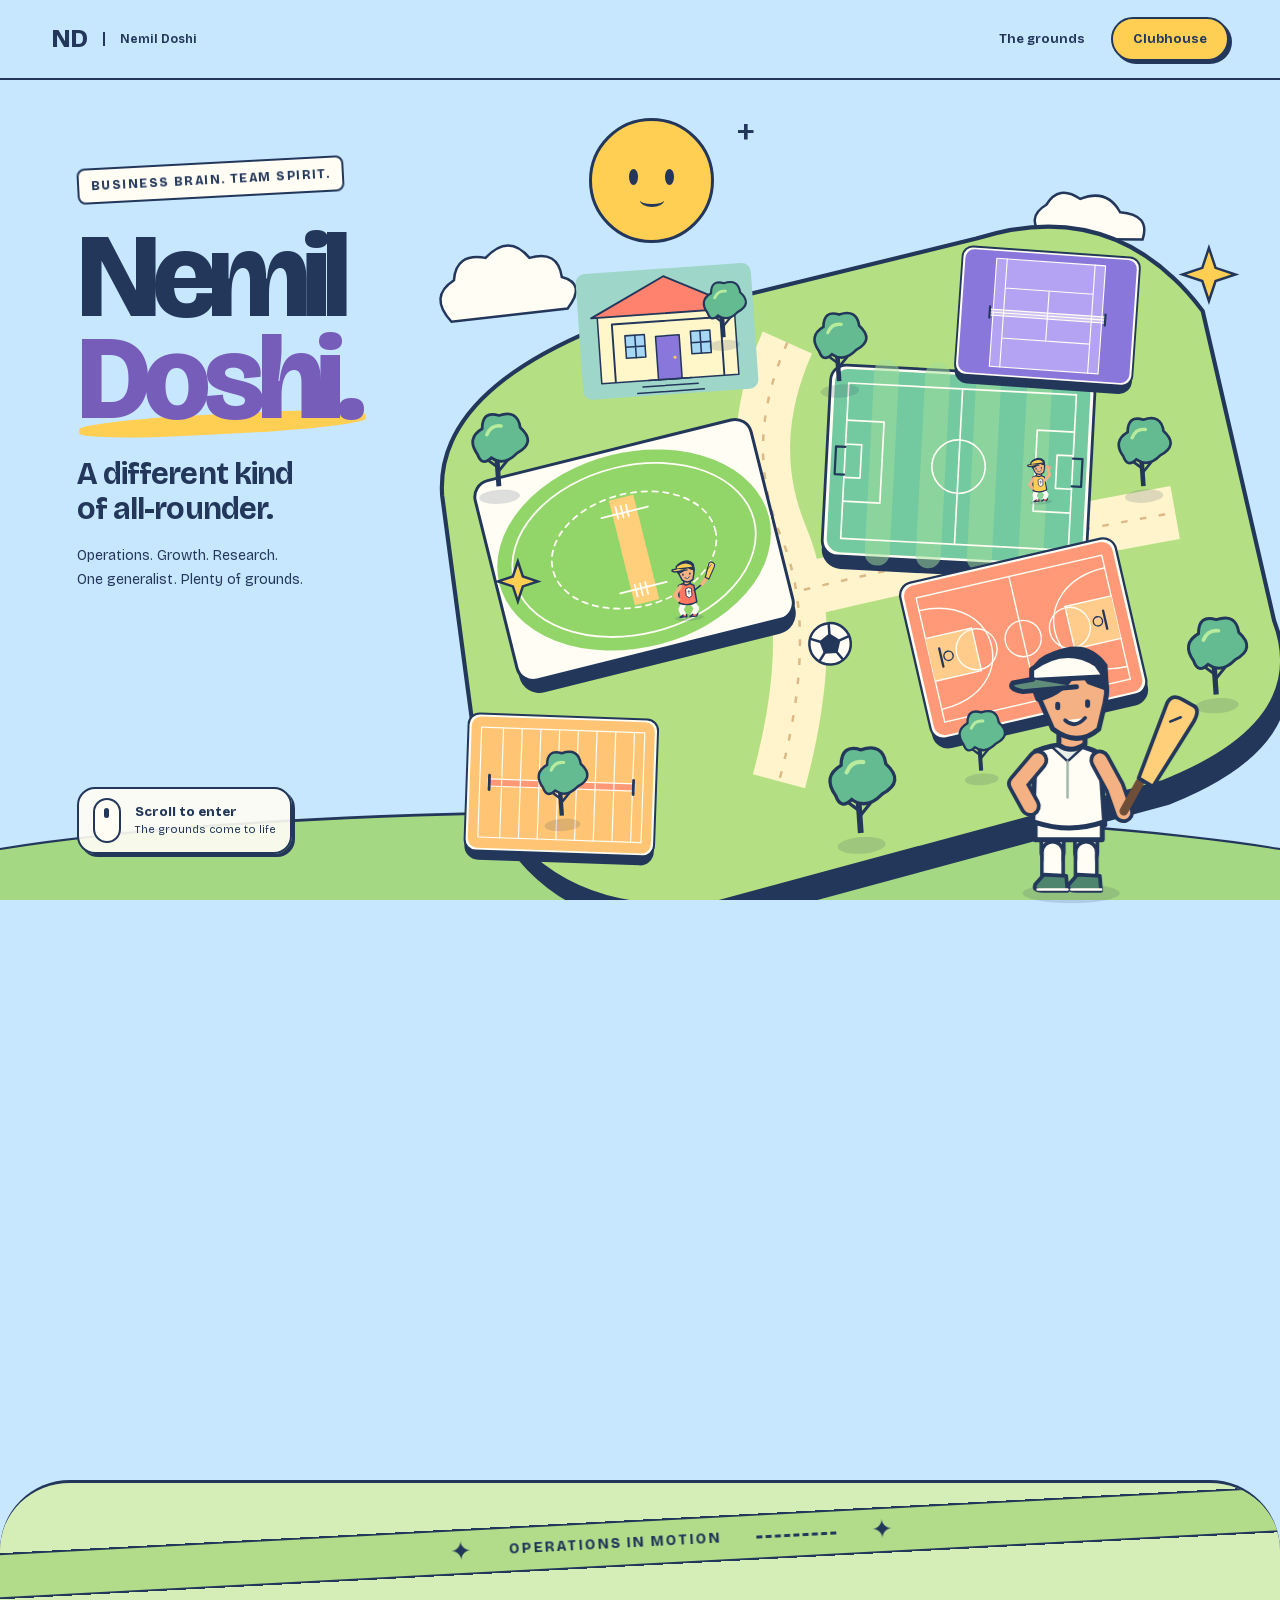
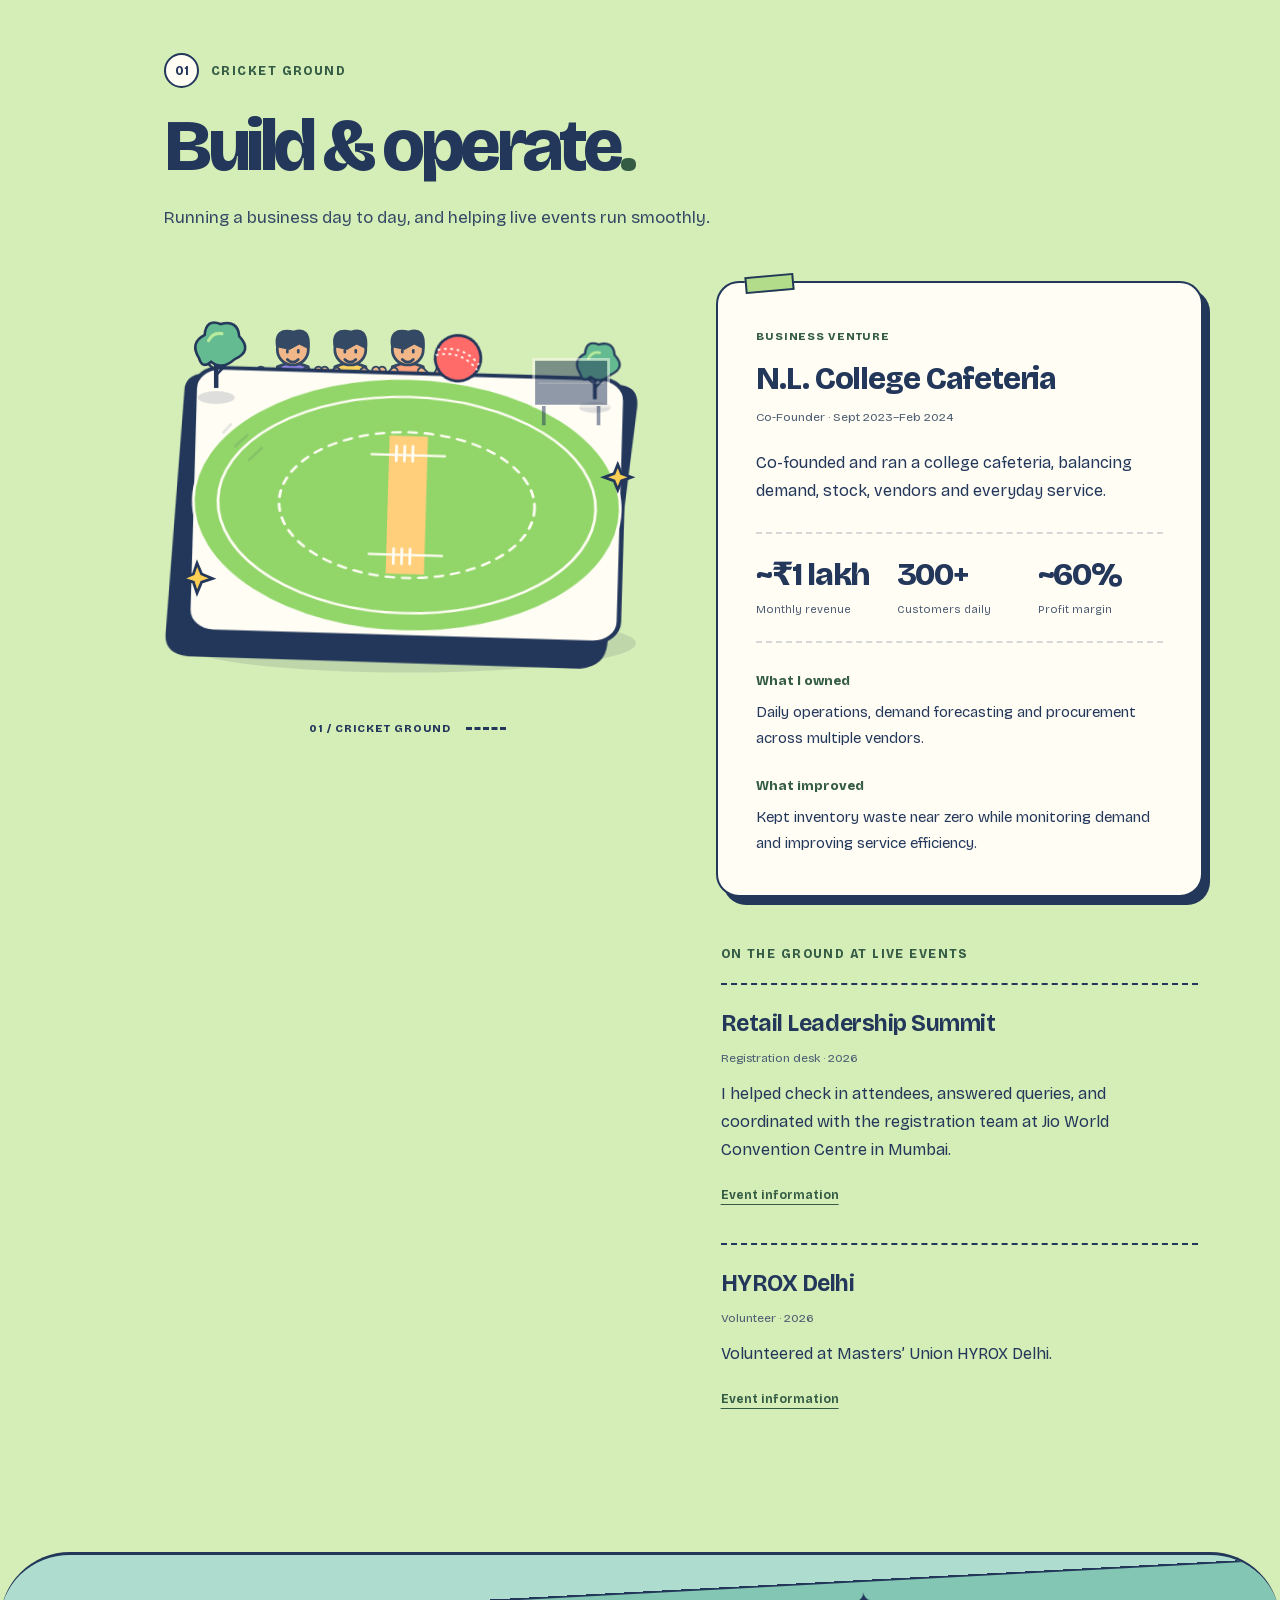
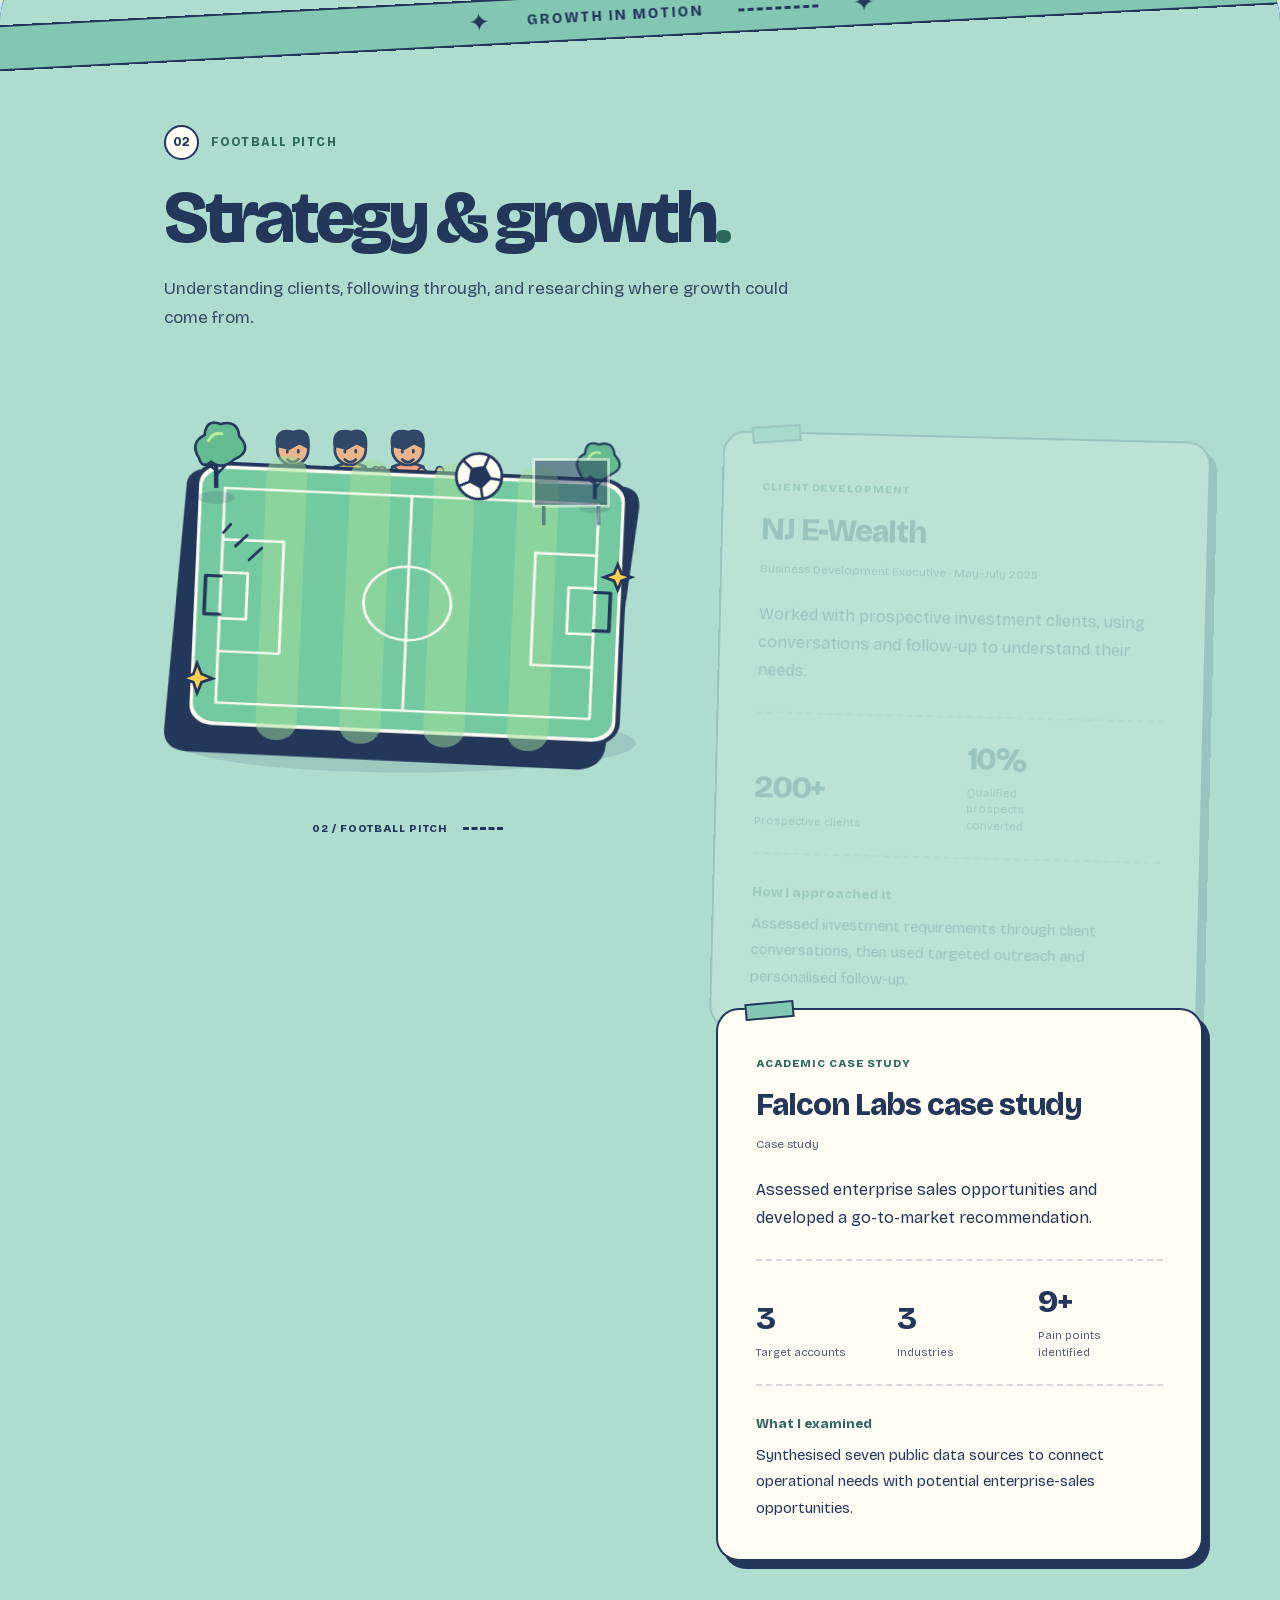
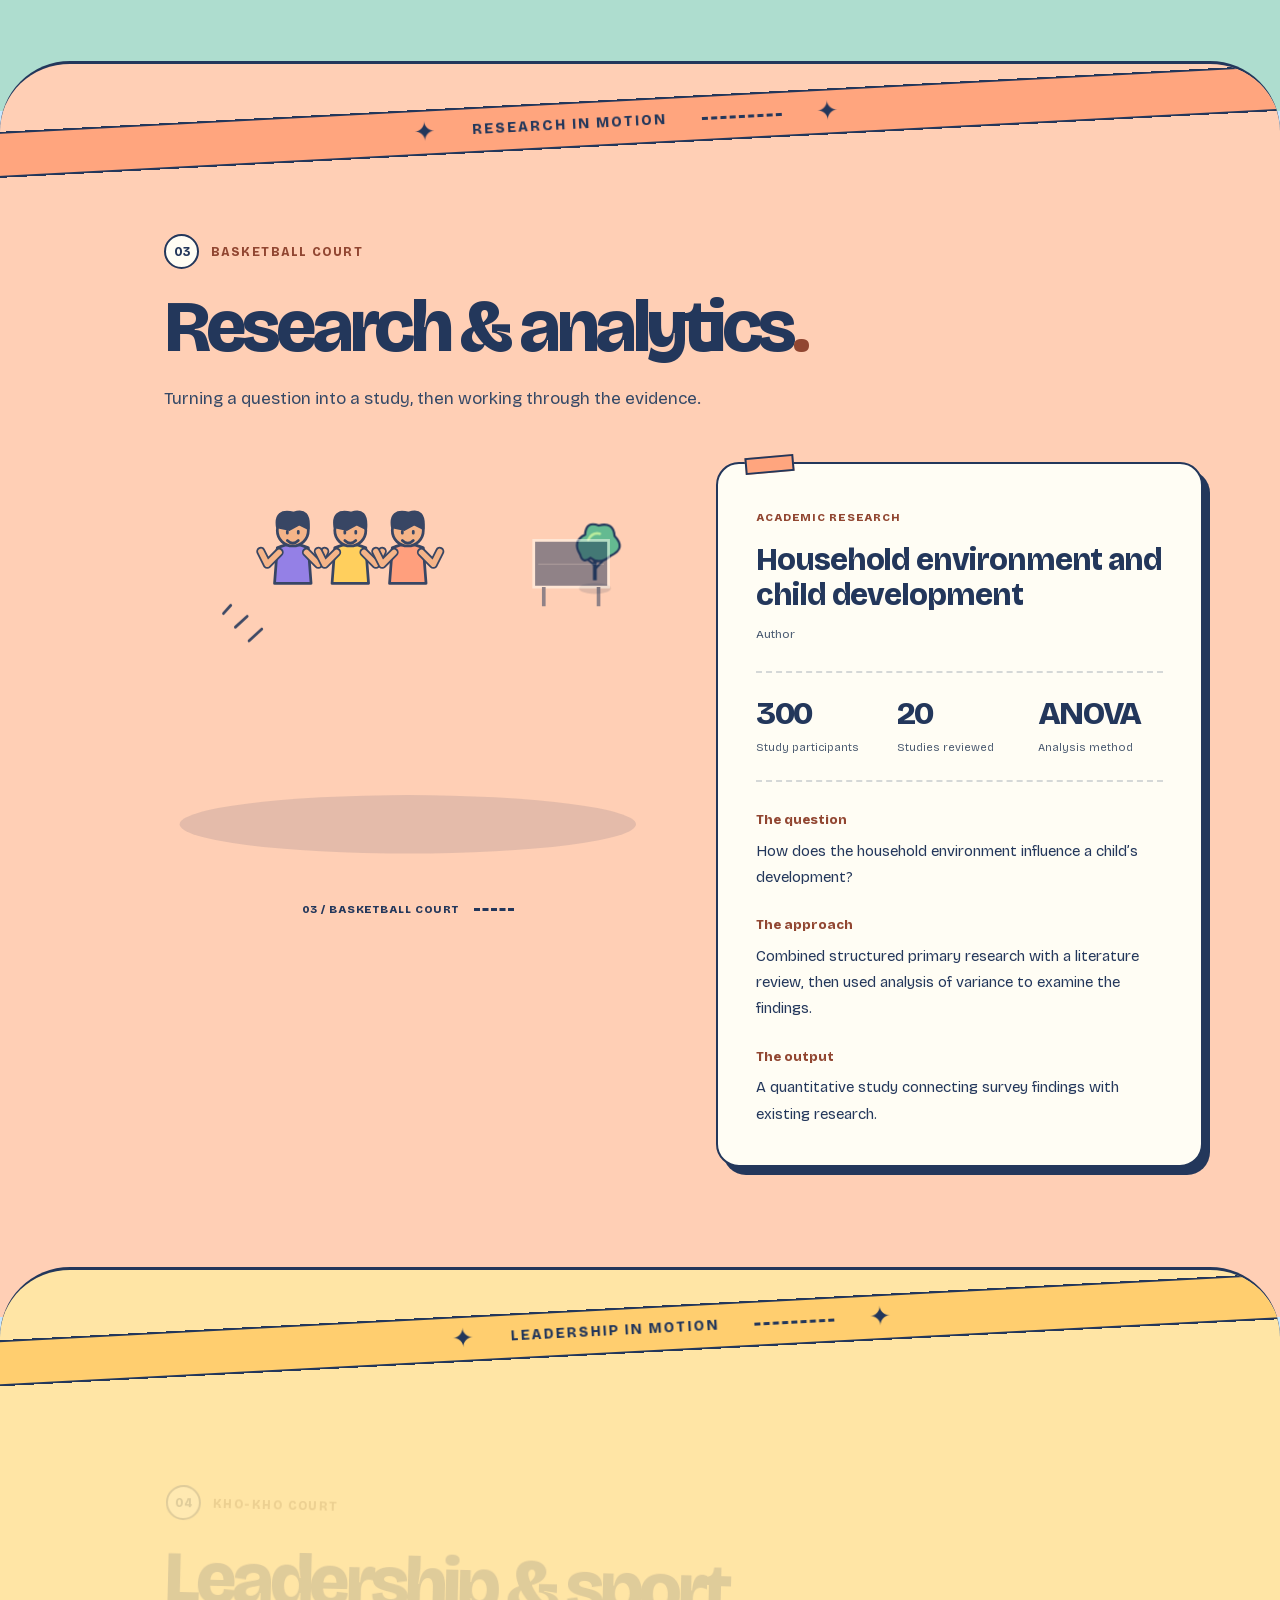
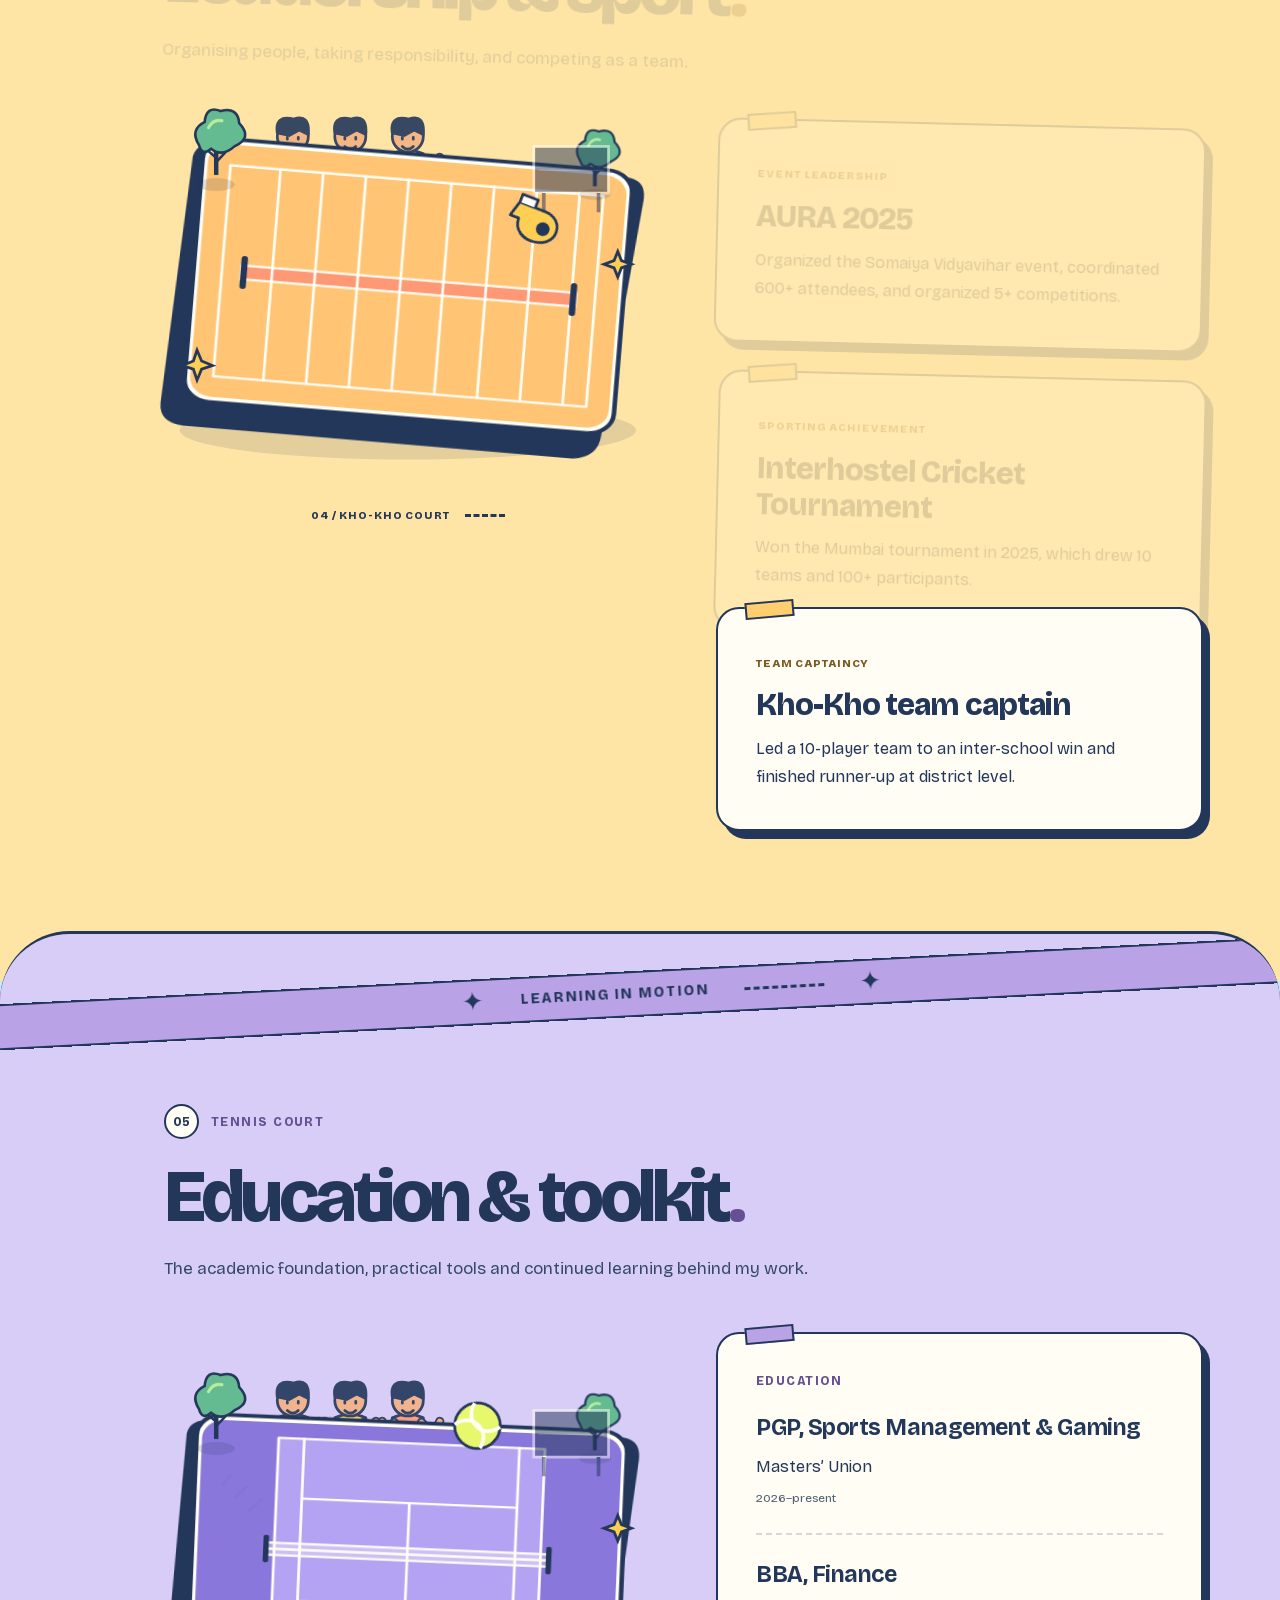
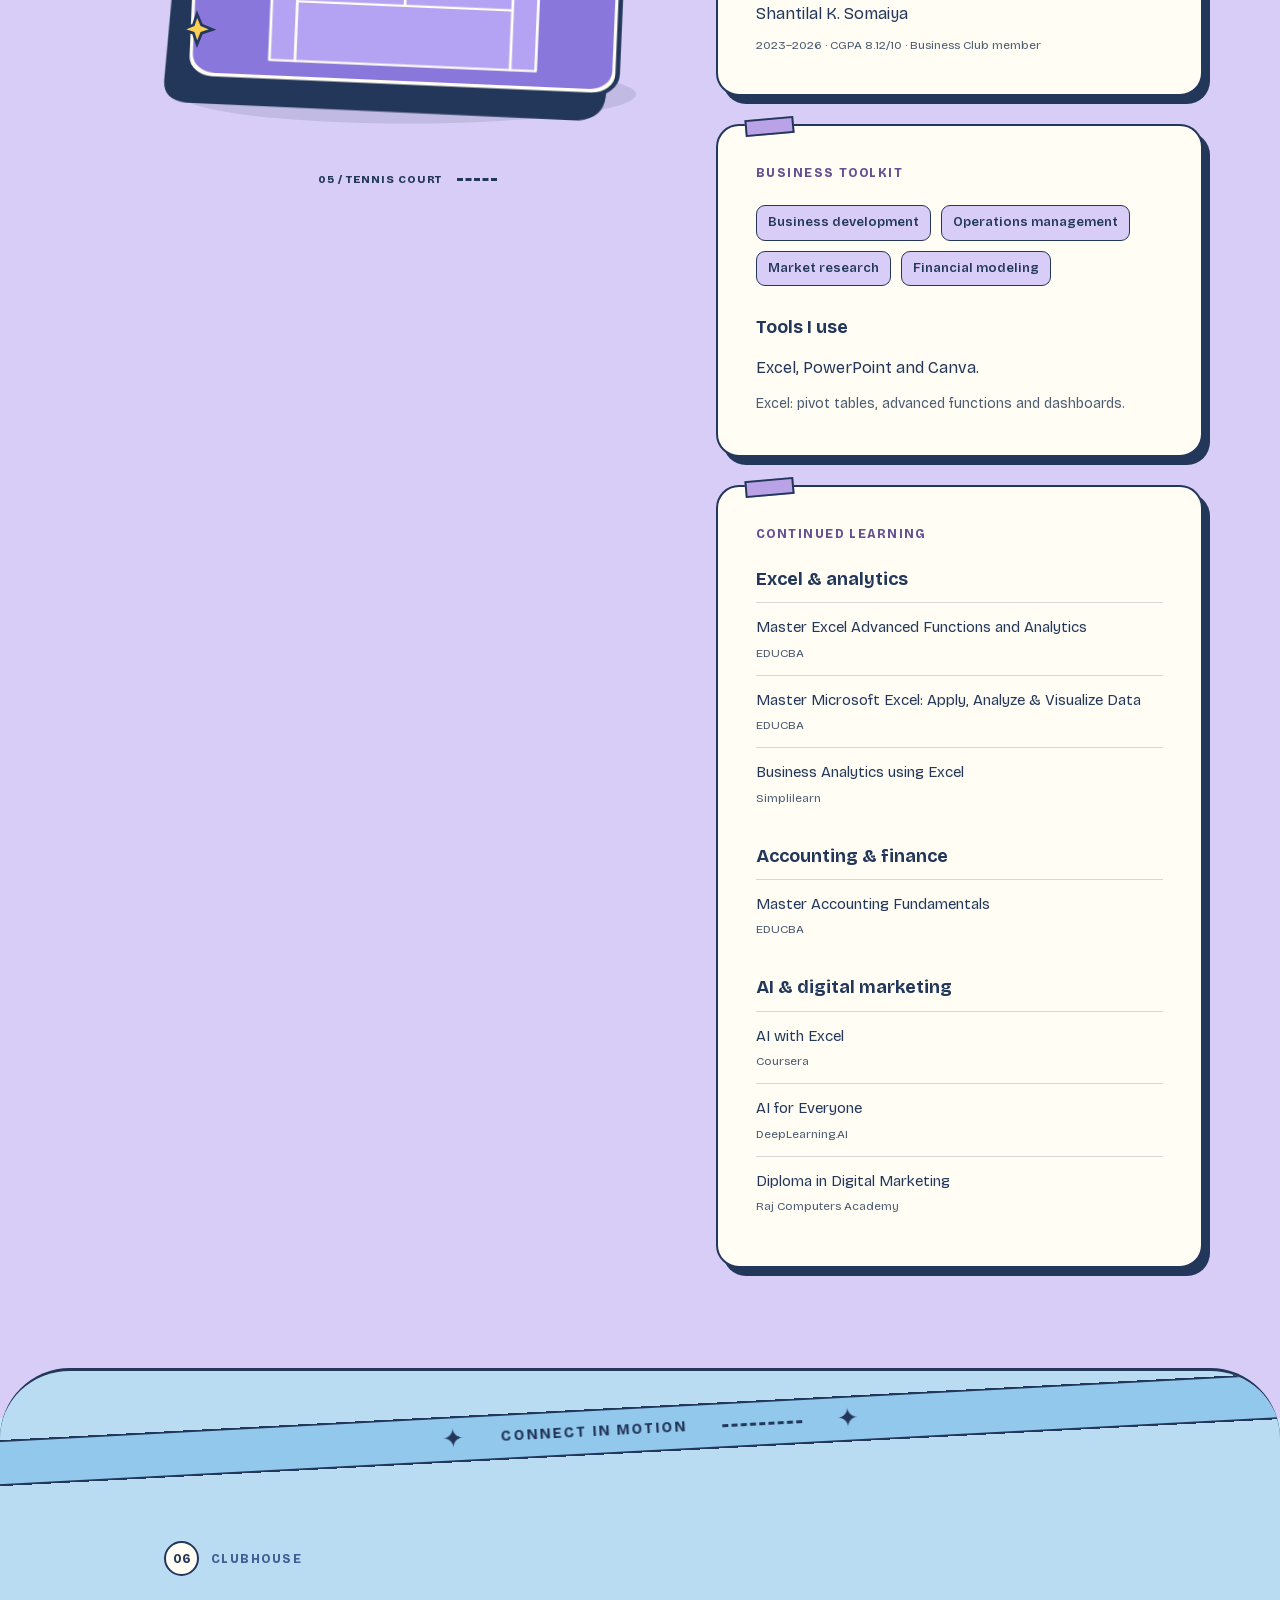
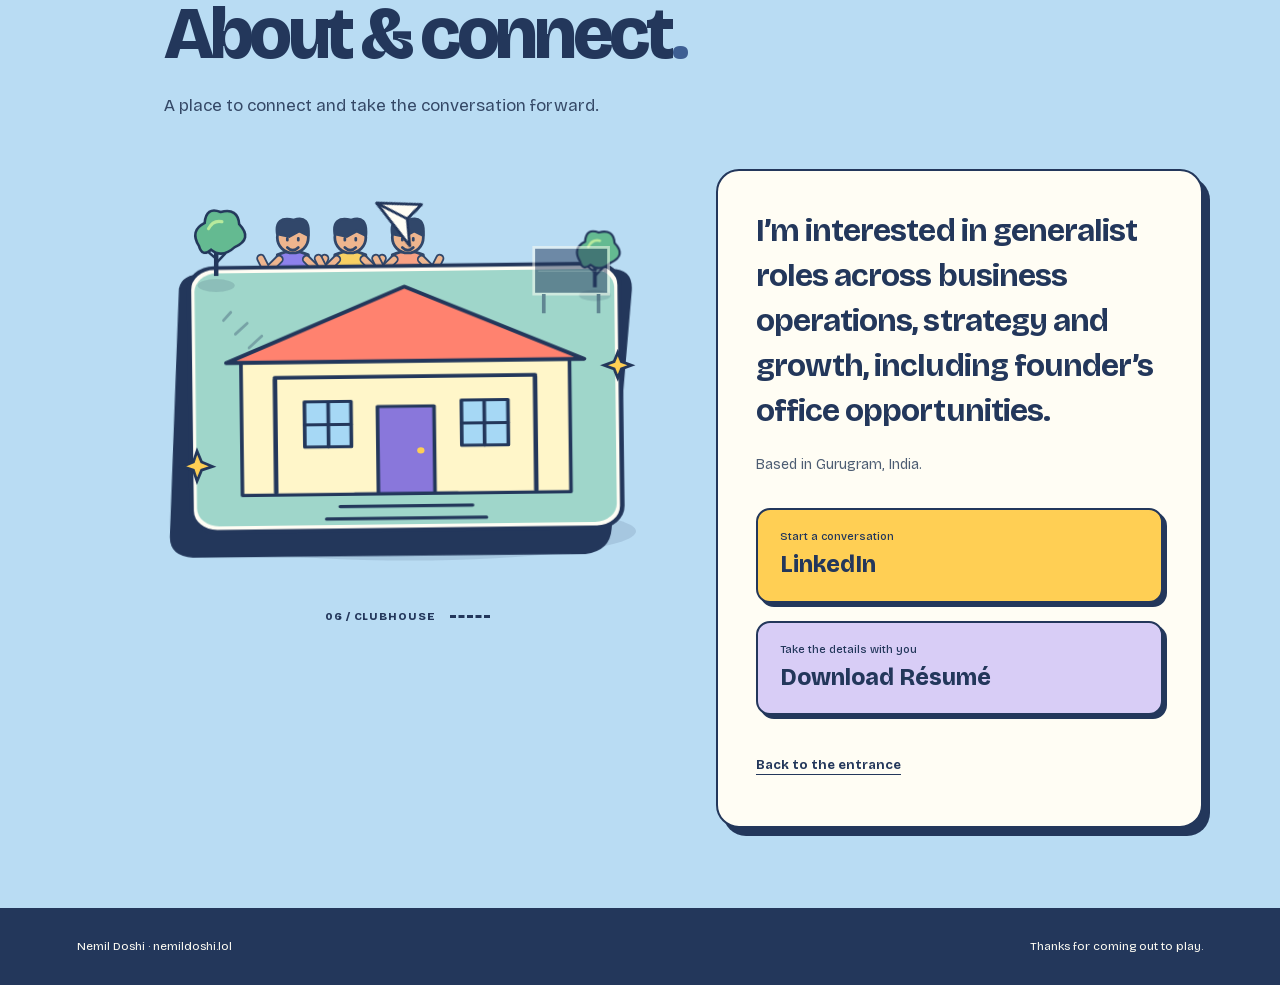
==== commit 413d45d6: "Release native-scroll mobile sports refinement v39" ====
--- a/index.html
+++ b/index.html
@@ -1 +1 @@
- <!doctype html><html lang="en"><head><meta charset="utf-8"><meta name="viewport" content="width=device-width,initial-scale=1,viewport-fit=cover"><meta name="robots" content="noindex"><meta name="theme-color" content="#c7e7ff"><title>Nemil Doshi · A Different Kind of All-Rounder</title><meta name="description" content="A playful, animated sports complex of Nemil Doshi’s work in operations, growth, research and leadership. Just scroll to explore."><link rel="canonical" href="https://nemildoshi.lol/"><link rel="icon" href="data:image/svg+xml,%3Csvg xmlns='http://www.w3.org/2000/svg' viewBox='0 0 64 64'%3E%3Crect width='64' height='64' rx='18' fill='%23ffcf54'/%3E%3Ctext x='32' y='43' font-family='sans-serif' font-weight='900' font-size='27' text-anchor='middle' fill='%2323375b'%3END%3C/text%3E%3C/svg%3E"><link rel="preload" href="bricolage-grotesque.woff2" as="font" type="font/woff2" crossorigin><link rel="stylesheet" href="complex.css?v=38"></head><body><a class="skip-link" href="#cricket">Skip to the work</a><header class="complex-header"><a class="brand" href="#top" aria-label="Nemil Doshi, back to the entrance">ND<span>Nemil Doshi</span></a><nav aria-label="Main navigation"><a href="#cricket">The grounds</a><a class="header-contact" href="#clubhouse">Clubhouse</a></nav><div class="scroll-progress" aria-hidden="true"><i id="page-progress"></i></div></header><main><section class="complex-hero" id="top" aria-labelledby="hero-title"><div class="hero-stage"><div class="hero-sun" aria-hidden="true"><i></i><b>+</b></div><div class="hero-copy"><p class="eyebrow">Business brain. Team spirit.</p><h1 id="hero-title">Nemil<br><span>Doshi.</span></h1><p class="hero-position">A different kind<br>of all-rounder.</p><p class="hero-description">Operations. Growth. Research.<br>One generalist. Plenty of grounds.</p></div><div class="hero-world"><svg class="campus-svg" viewBox="0 0 1080 900" fill="none" xmlns="http://www.w3.org/2000/svg" aria-hidden="true"><g class="world-cloud cloud-one" fill="#fffdf4" stroke="#23375b" stroke-width="3"><path d="M50 160Q22 130 53 110 55 77 91 83 119 53 144 83 178 73 183 106 213 114 190 144Z"/></g><g class="world-cloud cloud-two" fill="#fffdf4" stroke="#23375b" stroke-width="3"><path d="M765 60Q740 35 767 19 782-6 808 12 840-1 856 28 893 31 883 61Z"/></g><g class="campus-world"><path d="M60 363Q60 248 240 182L724 99Q894 58 990 205L1050 584Q1088 709 903 768L350 877Q147 883 82 717Z" fill="#23375b"/><path d="M55 335Q55 220 235 154L719 71Q889 30 985 177L1045 556Q1083 681 898 740L345 849Q142 855 77 689Z" fill="#b4df82" stroke="#23375b" stroke-width="5"/><path d="M483 180Q420 298 459 413T436 707M188 533Q555 458 935 417" stroke="#fff4cc" stroke-width="65"/><path d="M483 180Q420 298 459 413T436 707M188 533Q555 458 935 417" stroke="#dcba88" stroke-width="3" stroke-dasharray="8 15"/><g transform="translate(65 310) rotate(-10) scale(0.72)"><rect x="32" y="53" width="476" height="340" rx="35" fill="#23375b"/><g transform="translate(0 -12)"><rect x="32" y="38" width="476" height="344" rx="28" fill="#fffdf4" stroke="#23375b" stroke-width="5"/><g stroke="#fffdf4" stroke-width="3" stroke-linecap="round" stroke-linejoin="round"><ellipse cx="270" cy="210" rx="234" ry="165" fill="#92d66a"/><ellipse cx="270" cy="210" rx="207" ry="141"/><ellipse cx="270" cy="210" rx="140" ry="95" stroke-dasharray="9 9"/><rect x="249" y="120" width="42" height="180" fill="#ffcf7c" stroke="none"/><path d="M230 145H310M230 275H310M257 133V153M266 133V153M275 133V153M257 267V287M266 267V287M275 267V287"/></g></g></g><g transform="translate(515 190) rotate(7) scale(0.67)"><rect x="32" y="53" width="476" height="340" rx="35" fill="#23375b"/><g transform="translate(0 -12)"><rect x="32" y="38" width="476" height="344" rx="28" fill="#fffdf4" stroke="#23375b" stroke-width="5"/><g stroke="#fffdf4" stroke-width="3" stroke-linecap="round" stroke-linejoin="round"><rect x="40" y="45" width="460" height="330" rx="24" fill="#73c9a0" stroke="none"/><path d="M132 47V373M224 47V373M316 47V373M408 47V373" stroke="#a4df9b" stroke-width="45" opacity=".5"/><rect x="65" y="70" width="410" height="280"/><path d="M270 70V350M65 137H132V283H65M475 137H408V283H475M65 180H94V240H65M475 180H446V240H475"/><circle cx="270" cy="210" r="48"/><path d="M48 185H65M48 185V235H65M492 185H475M492 185V235H475" stroke="#23375b" stroke-width="4"/></g></g></g><g transform="translate(575 470) rotate(-9) scale(0.56)"><rect x="32" y="53" width="476" height="340" rx="35" fill="#23375b"/><g transform="translate(0 -12)"><rect x="32" y="38" width="476" height="344" rx="28" fill="#fffdf4" stroke="#23375b" stroke-width="5"/><g stroke="#fffdf4" stroke-width="3" stroke-linecap="round" stroke-linejoin="round"><rect x="40" y="45" width="460" height="330" rx="24" fill="#ff9977" stroke="none"/><rect x="65" y="73" width="410" height="274"/><path d="M270 73V347M65 163H167V257H65M475 163H373V257H475" fill="#ffcc8b"/><circle cx="270" cy="210" r="39"/><circle cx="167" cy="210" r="44"/><circle cx="373" cy="210" r="44"/><path d="M65 101C245 101 245 319 65 319M475 101C295 101 295 319 475 319"/><path d="M89 190V230M451 190V230" stroke="#23375b" stroke-width="5"/><circle cx="105" cy="210" r="10" stroke="#23375b"/><circle cx="435" cy="210" r="10" stroke="#23375b"/></g></g></g><g transform="translate(55 585) rotate(6) scale(0.48)"><rect x="32" y="53" width="476" height="340" rx="35" fill="#23375b"/><g transform="translate(0 -12)"><rect x="32" y="38" width="476" height="344" rx="28" fill="#fffdf4" stroke="#23375b" stroke-width="5"/><g stroke="#fffdf4" stroke-width="3" stroke-linecap="round" stroke-linejoin="round"><rect x="40" y="45" width="460" height="330" rx="24" fill="#ffc574" stroke="none"/><rect x="65" y="72" width="410" height="276"/><path d="M86 201H454V219H86Z" fill="#ff9875"/><path d="M120 72V348"/><path d="M167 72V348"/><path d="M214 72V348"/><path d="M261 72V348"/><path d="M308 72V348"/><path d="M355 72V348"/><path d="M402 72V348"/><path d="M449 72V348"/><path d="M89 192V228M451 192V228" stroke="#23375b" stroke-width="7"/></g></g></g><g transform="translate(690 65) rotate(8) scale(0.45)"><rect x="32" y="53" width="476" height="340" rx="35" fill="#23375b"/><g transform="translate(0 -12)"><rect x="32" y="38" width="476" height="344" rx="28" fill="#fffdf4" stroke="#23375b" stroke-width="5"/><g stroke="#fffdf4" stroke-width="3" stroke-linecap="round" stroke-linejoin="round"><rect x="40" y="45" width="460" height="330" rx="24" fill="#8977db" stroke="none"/><rect x="124" y="65" width="292" height="290" fill="#b4a2f2"/><path d="M152 65V355M388 65V355M152 143H388M152 277H388M270 143V277M115 210H425"/><path d="M115 202H425V218H115Z" fill="#fffdf455"/><path d="M115 195V225M425 195V225" stroke="#23375b" stroke-width="6"/></g></g></g><g transform="translate(215 60) scale(.46)"><g stroke="#fffdf4" stroke-width="3" stroke-linecap="round" stroke-linejoin="round"><rect x="40" y="45" width="460" height="330" rx="24" fill="#9fd6ca" stroke="none"/><path d="M90 160 270 77 450 160V335H90Z" fill="#fff6c9" stroke="#23375b" stroke-width="4"/><path d="M74 162 270 65 466 162Z" fill="#ff826f" stroke="#23375b" stroke-width="5"/><path d="M127 182H412M127 184V332M412 184V332" stroke="#23375b" stroke-width="5"/><path d="M239 221H301V335H239Z" fill="#8977db" stroke="#23375b" stroke-width="4"/><path d="M159 214H210V273H159ZM331 214H382V273H331Z" fill="#a6d8f5" stroke="#23375b" stroke-width="4"/><path d="M185 214V273M356 214V273M159 244H210M331 244H382M213 335H326M197 351H342M182 367H357" stroke="#23375b" stroke-width="4"/><circle cx="286" cy="279" r="4" fill="#ffcf54" stroke="none"/></g></g><g transform="translate(124 332) scale(0.85)"><ellipse cy="11" rx="29" ry="10" fill="#23375b" opacity=".15"/><path d="M0-4V-55" stroke="#23375b" stroke-width="7"/><path d="M0-31-13-42M0-24 15-40" stroke="#23375b" stroke-width="4"/><path d="M-27-51Q-42-75-18-87-16-113 7-104 34-111 36-85 58-62 29-49 9-31-8-45-22-33-27-51Z" fill="#64ba91" stroke="#23375b" stroke-width="4"/><path d="M-12-78Q-5-92 9-89" fill="none" stroke="#b8eb9d" stroke-width="5" stroke-linecap="round"/></g><g transform="translate(542 234) scale(0.8)"><ellipse cy="11" rx="29" ry="10" fill="#23375b" opacity=".15"/><path d="M0-4V-55" stroke="#23375b" stroke-width="7"/><path d="M0-31-13-42M0-24 15-40" stroke="#23375b" stroke-width="4"/><path d="M-27-51Q-42-75-18-87-16-113 7-104 34-111 36-85 58-62 29-49 9-31-8-45-22-33-27-51Z" fill="#64ba91" stroke="#23375b" stroke-width="4"/><path d="M-12-78Q-5-92 9-89" fill="none" stroke="#b8eb9d" stroke-width="5" stroke-linecap="round"/></g><g transform="translate(899 386) scale(0.8)"><ellipse cy="11" rx="29" ry="10" fill="#23375b" opacity=".15"/><path d="M0-4V-55" stroke="#23375b" stroke-width="7"/><path d="M0-31-13-42M0-24 15-40" stroke="#23375b" stroke-width="4"/><path d="M-27-51Q-42-75-18-87-16-113 7-104 34-111 36-85 58-62 29-49 9-31-8-45-22-33-27-51Z" fill="#64ba91" stroke="#23375b" stroke-width="4"/><path d="M-12-78Q-5-92 9-89" fill="none" stroke="#b8eb9d" stroke-width="5" stroke-linecap="round"/></g><g transform="translate(530 780) scale(1)"><ellipse cy="11" rx="29" ry="10" fill="#23375b" opacity=".15"/><path d="M0-4V-55" stroke="#23375b" stroke-width="7"/><path d="M0-31-13-42M0-24 15-40" stroke="#23375b" stroke-width="4"/><path d="M-27-51Q-42-75-18-87-16-113 7-104 34-111 36-85 58-62 29-49 9-31-8-45-22-33-27-51Z" fill="#64ba91" stroke="#23375b" stroke-width="4"/><path d="M-12-78Q-5-92 9-89" fill="none" stroke="#b8eb9d" stroke-width="5" stroke-linecap="round"/></g><g transform="translate(969 643) scale(0.9)"><ellipse cy="11" rx="29" ry="10" fill="#23375b" opacity=".15"/><path d="M0-4V-55" stroke="#23375b" stroke-width="7"/><path d="M0-31-13-42M0-24 15-40" stroke="#23375b" stroke-width="4"/><path d="M-27-51Q-42-75-18-87-16-113 7-104 34-111 36-85 58-62 29-49 9-31-8-45-22-33-27-51Z" fill="#64ba91" stroke="#23375b" stroke-width="4"/><path d="M-12-78Q-5-92 9-89" fill="none" stroke="#b8eb9d" stroke-width="5" stroke-linecap="round"/></g><g transform="translate(172 733) scale(0.75)"><ellipse cy="11" rx="29" ry="10" fill="#23375b" opacity=".15"/><path d="M0-4V-55" stroke="#23375b" stroke-width="7"/><path d="M0-31-13-42M0-24 15-40" stroke="#23375b" stroke-width="4"/><path d="M-27-51Q-42-75-18-87-16-113 7-104 34-111 36-85 58-62 29-49 9-31-8-45-22-33-27-51Z" fill="#64ba91" stroke="#23375b" stroke-width="4"/><path d="M-12-78Q-5-92 9-89" fill="none" stroke="#b8eb9d" stroke-width="5" stroke-linecap="round"/></g><g transform="translate(407 171) scale(0.65)"><ellipse cy="11" rx="29" ry="10" fill="#23375b" opacity=".15"/><path d="M0-4V-55" stroke="#23375b" stroke-width="7"/><path d="M0-31-13-42M0-24 15-40" stroke="#23375b" stroke-width="4"/><path d="M-27-51Q-42-75-18-87-16-113 7-104 34-111 36-85 58-62 29-49 9-31-8-45-22-33-27-51Z" fill="#64ba91" stroke="#23375b" stroke-width="4"/><path d="M-12-78Q-5-92 9-89" fill="none" stroke="#b8eb9d" stroke-width="5" stroke-linecap="round"/></g><g transform="translate(680 714) scale(0.7)"><ellipse cy="11" rx="29" ry="10" fill="#23375b" opacity=".15"/><path d="M0-4V-55" stroke="#23375b" stroke-width="7"/><path d="M0-31-13-42M0-24 15-40" stroke="#23375b" stroke-width="4"/><path d="M-27-51Q-42-75-18-87-16-113 7-104 34-111 36-85 58-62 29-49 9-31-8-45-22-33-27-51Z" fill="#64ba91" stroke="#23375b" stroke-width="4"/><path d="M-12-78Q-5-92 9-89" fill="none" stroke="#b8eb9d" stroke-width="5" stroke-linecap="round"/></g><g transform="translate(340 500) scale(.35)"><g transform="translate(0 0) scale(1)" stroke="#23375b" stroke-width="5" stroke-linecap="round" stroke-linejoin="round"><ellipse cx="6" cy="8" rx="49" ry="11" fill="#23375b" opacity=".15" stroke="none"/><g class="toon-body"><g class="leg-back"><path d="M17-46 33-23 19 0" fill="none" stroke="#fffdf4" stroke-width="18"/><path d="M18-3 8 4H30L36-4" fill="#ff7760"/></g><g class="leg-front"><path d="M-9-44-21-22-12 0" fill="none" stroke="#fffdf4" stroke-width="18"/><path d="M-15-3-26 4H-3V-4" fill="#ff7760"/></g><path d="M-24-105Q5-119 29-102L35-45Q5-30-26-45Z" fill="#ff7760"/><path d="M-18-101-40-72-27-56" fill="none" stroke="#f4b183" stroke-width="13"/><g class="bat-arm"><path d="M29-85 59-105"/><path d="M58-105 72-123" stroke="#f4b183" stroke-width="13"/><path d="M70-127 85-172Q90-183 99-176L104-172Q107-169 103-160L82-120Z" fill="#ffcf54" stroke-width="4"/><path d="M82-156 93-169" stroke-width="2"/></g><path d="M-5-121V-109Q5-101 17-111V-123" fill="#f4b183"/><path d="M-21-148Q-19-177 9-176 39-174 32-144L27-123Q10-108-10-123Z" fill="#f4b183"/><path d="M-22-147Q-34-175-10-183 17-195 32-174L33-156 19-161 10-174Q1-152-22-147Z" fill="#23375b"/><path d="M-27-171Q0-191 25-175L32-165-27-162Z" fill="#ffcf54"/><path d="M-26-163-42-160Q-46-155-34-153L9-157" fill="#ffcf54"/><path d="M-6-143V-140M18-145V-142"/><path d="M0-130Q8-123 16-132" fill="#fffdf4" stroke-width="3"/><path d="M1-92 10-96 20-92V-67L10-61 1-67Z" fill="#fffdf4" stroke-width="3"/><path d="M7-82H14M10-86V-74" stroke-width="2"/></g></g></g><g transform="translate(773 391) scale(.27)"><g transform="translate(0 0) scale(1)" stroke="#23375b" stroke-width="5" stroke-linecap="round" stroke-linejoin="round"><ellipse cx="6" cy="8" rx="49" ry="11" fill="#23375b" opacity=".15" stroke="none"/><g class="toon-body"><g class="leg-back"><path d="M17-46 33-23 19 0" fill="none" stroke="#fffdf4" stroke-width="18"/><path d="M18-3 8 4H30L36-4" fill="#ff7760"/></g><g class="leg-front"><path d="M-9-44-21-22-12 0" fill="none" stroke="#fffdf4" stroke-width="18"/><path d="M-15-3-26 4H-3V-4" fill="#ff7760"/></g><path d="M-24-105Q5-119 29-102L35-45Q5-30-26-45Z" fill="#ffcf54"/><path d="M-18-101-40-72-27-56" fill="none" stroke="#f4b183" stroke-width="13"/><g class="bat-arm"><path d="M28-87 52-108 48-133" stroke="#f4b183" stroke-width="13"/><path d="M43-138 41-150M49-137 50-150M55-136 59-146" stroke="#f4b183" stroke-width="5"/></g><path d="M-5-121V-109Q5-101 17-111V-123" fill="#f4b183"/><path d="M-21-148Q-19-177 9-176 39-174 32-144L27-123Q10-108-10-123Z" fill="#f4b183"/><path d="M-22-147Q-34-175-10-183 17-195 32-174L33-156 19-161 10-174Q1-152-22-147Z" fill="#23375b"/><path d="M-27-171Q0-191 25-175L32-165-27-162Z" fill="#ffcf54"/><path d="M-26-163-42-160Q-46-155-34-153L9-157" fill="#ffcf54"/><path d="M-6-143V-140M18-145V-142"/><path d="M0-130Q8-123 16-132" fill="#fffdf4" stroke-width="3"/><path d="M1-92 10-96 20-92V-67L10-61 1-67Z" fill="#fffdf4" stroke-width="3"/><path d="M7-82H14M10-86V-74" stroke-width="2"/></g></g></g><g class="campus-ball" transform="translate(509 546)" stroke="#23375b" stroke-width="3"><circle r="25" fill="#fffdf4"/><path d="M0-11 11-3 7 10H-7L-11-3Z" fill="#23375b"/><path d="M0-11V-25M11-3 24-8M7 10 15 21M-7 10-15 21M-11-3-24-8" fill="none"/></g></g><circle id="journey-origin" cx="790" cy="835" r="1" fill="transparent"/><g class="world-spark" fill="#ffcf54" stroke="#23375b" stroke-width="3"><path d="m955 95 8-24 8 24 24 8-24 8-8 24-8-24-24-8ZM124 467l6-18 6 18 18 6-18 6-6 18-6-18-18-6Z"/></g></svg></div><a class="hero-scroll" href="#cricket"><span class="scroll-capsule" aria-hidden="true"><i></i></span><span>Scroll to enter<br><small>The grounds come to life</small></span></a><div class="hero-horizon" aria-hidden="true"></div></div></section><div id="grounds" class="grounds-anchor"></div><section class="zone zone-cricket" id="cricket" aria-labelledby="title-cricket" style="--accent:#345c45"><div class="zone-bridge" aria-hidden="true"><span>Operations in motion</span><i></i></div><div class="zone-inner"><header class="zone-head" data-reveal><p class="eyebrow"><span>01</span> Cricket ground</p><h2 id="title-cricket">Build &amp; operate<span class="heading-dot">.</span></h2><p class="zone-description">Running a business day to day, and helping live events run smoothly.</p></header><div class="zone-layout"><div class="venue-art" aria-hidden="true"><div class="court-graphic"><svg viewBox="0 0 600 480" fill="none" xmlns="http://www.w3.org/2000/svg" aria-hidden="true"><ellipse cx="300" cy="397" rx="250" ry="32" fill="#23375b" opacity=".12"/><defs><pattern id="comic-dots-cricket" width="12" height="12" patternUnits="userSpaceOnUse"><circle cx="3" cy="3" r="1.5" fill="#23375b" opacity=".18"/></pattern></defs><g class="comic-aura"><ellipse cx="300" cy="230" rx="272" ry="211" fill="#ffcf54" opacity=".55"/><ellipse cx="300" cy="230" rx="272" ry="211" fill="url(#comic-dots-cricket)"/><g stroke="#fffdf4" stroke-width="6" opacity=".75"><path d="M300 230 560.0 230.0"/><path d="M300 230 540.2 310.4"/><path d="M300 230 483.8 378.5"/><path d="M300 230 399.5 424.0"/><path d="M300 230 300.0 440.0"/><path d="M300 230 200.5 424.0"/><path d="M300 230 116.2 378.5"/><path d="M300 230 59.8 310.4"/><path d="M300 230 40.0 230.0"/><path d="M300 230 59.8 149.6"/><path d="M300 230 116.2 81.5"/><path d="M300 230 200.5 36.0"/><path d="M300 230 300.0 20.0"/><path d="M300 230 399.5 36.0"/><path d="M300 230 483.8 81.5"/><path d="M300 230 540.2 149.6"/></g></g><g class="comic-supporters"><g class="comic-fan fan-0" transform="translate(174 137)" stroke="#23375b" stroke-width="3" stroke-linecap="round" stroke-linejoin="round"><g class="fan-bounce"><path d="M-17-43Q0-51 17-43L20-4H-20Z" fill="#8977eb"/><g class="fan-arm fan-left"><path d="M-15-38-28-25-35-39" fill="none" stroke="#23375b" stroke-width="10"/><path d="M-15-38-28-25-35-39" fill="none" stroke="#f4b183" stroke-width="6"/></g><g class="fan-arm fan-right"><path d="M15-38 28-25 35-39" fill="none" stroke="#23375b" stroke-width="10"/><path d="M15-38 28-25 35-39" fill="none" stroke="#f4b183" stroke-width="6"/></g><circle cy="-62" r="17" fill="#f4b183"/><path d="M-17-66Q-20-86 1-81 19-87 17-64L7-69-4-63Z" fill="#23375b"/><path d="M-6-61V-59M6-61V-59M-6-51Q0-45 6-51" fill="none"/></g></g><g class="comic-fan fan-1" transform="translate(237 137)" stroke="#23375b" stroke-width="3" stroke-linecap="round" stroke-linejoin="round"><g class="fan-bounce"><path d="M-17-43Q0-51 17-43L20-4H-20Z" fill="#ffcf54"/><g class="fan-arm fan-left"><path d="M-15-38-28-25-35-39" fill="none" stroke="#23375b" stroke-width="10"/><path d="M-15-38-28-25-35-39" fill="none" stroke="#f4b183" stroke-width="6"/></g><g class="fan-arm fan-right"><path d="M15-38 28-25 35-39" fill="none" stroke="#23375b" stroke-width="10"/><path d="M15-38 28-25 35-39" fill="none" stroke="#f4b183" stroke-width="6"/></g><circle cy="-62" r="17" fill="#f4b183"/><path d="M-17-66Q-20-86 1-81 19-87 17-64L7-69-4-63Z" fill="#23375b"/><path d="M-6-61V-59M6-61V-59M-6-51Q0-45 6-51" fill="none"/></g></g><g class="comic-fan fan-2" transform="translate(300 137)" stroke="#23375b" stroke-width="3" stroke-linecap="round" stroke-linejoin="round"><g class="fan-bounce"><path d="M-17-43Q0-51 17-43L20-4H-20Z" fill="#ff9977"/><g class="fan-arm fan-left"><path d="M-15-38-28-25-35-39" fill="none" stroke="#23375b" stroke-width="10"/><path d="M-15-38-28-25-35-39" fill="none" stroke="#f4b183" stroke-width="6"/></g><g class="fan-arm fan-right"><path d="M15-38 28-25 35-39" fill="none" stroke="#23375b" stroke-width="10"/><path d="M15-38 28-25 35-39" fill="none" stroke="#f4b183" stroke-width="6"/></g><circle cy="-62" r="17" fill="#f4b183"/><path d="M-17-66Q-20-86 1-81 19-87 17-64L7-69-4-63Z" fill="#23375b"/><path d="M-6-61V-59M6-61V-59M-6-51Q0-45 6-51" fill="none"/></g></g></g><g class="court-deck"><path d="M51 116Q54 100 78 100H525Q550 100 547 126L522 385Q520 409 493 412L63 411Q36 409 38 385Z" fill="#23375b"/><g transform="translate(28 62) scale(1 .84)"><rect x="34" y="38" width="472" height="344" rx="28" fill="#fffdf4" stroke="#23375b" stroke-width="5"/><g stroke="#fffdf4" stroke-width="3" stroke-linecap="round" stroke-linejoin="round"><ellipse cx="270" cy="210" rx="234" ry="165" fill="#92d66a"/><ellipse cx="270" cy="210" rx="207" ry="141"/><ellipse cx="270" cy="210" rx="140" ry="95" stroke-dasharray="9 9"/><rect x="249" y="120" width="42" height="180" fill="#ffcf7c" stroke="none"/><path d="M230 145H310M230 275H310M257 133V153M266 133V153M275 133V153M257 267V287M266 267V287M275 267V287"/></g></g></g><g transform="translate(90 120) scale(0.7)"><ellipse cy="11" rx="29" ry="10" fill="#23375b" opacity=".15"/><path d="M0-4V-55" stroke="#23375b" stroke-width="7"/><path d="M0-31-13-42M0-24 15-40" stroke="#23375b" stroke-width="4"/><path d="M-27-51Q-42-75-18-87-16-113 7-104 34-111 36-85 58-62 29-49 9-31-8-45-22-33-27-51Z" fill="#64ba91" stroke="#23375b" stroke-width="4"/><path d="M-12-78Q-5-92 9-89" fill="none" stroke="#b8eb9d" stroke-width="5" stroke-linecap="round"/></g><g transform="translate(505 132) scale(0.6)"><ellipse cy="11" rx="29" ry="10" fill="#23375b" opacity=".15"/><path d="M0-4V-55" stroke="#23375b" stroke-width="7"/><path d="M0-31-13-42M0-24 15-40" stroke="#23375b" stroke-width="4"/><path d="M-27-51Q-42-75-18-87-16-113 7-104 34-111 36-85 58-62 29-49 9-31-8-45-22-33-27-51Z" fill="#64ba91" stroke="#23375b" stroke-width="4"/><path d="M-12-78Q-5-92 9-89" fill="none" stroke="#b8eb9d" stroke-width="5" stroke-linecap="round"/></g><g class="shot-trail" stroke="#23375b" stroke-width="3" stroke-linecap="round" opacity=".45"><path d="M126 196 140 183M111 181 124 169M98 166 106 157"/></g><g class="shot-ball" stroke="#23375b" stroke-width="3" stroke-linejoin="round"><circle r="25" fill="#ff6b69"/><path d="M-5-24C5-8 5 8-5 24M1-24C11-8 11 8 1 24" fill="none" stroke="#fffdf4" stroke-width="2" stroke-dasharray="3 4"/></g><g fill="#ffcf54" stroke="#23375b" stroke-width="3"><path d="m65 321 4-12 5 12 12 5-12 4-5 12-4-12-12-4ZM526 211l4-10 4 10 11 4-11 4-4 10-4-10-11-4Z"/></g><g class="comic-confetti"><g transform="translate(64 115)"><g class="comic-chip chip-0" fill="#ffcf54" stroke="#23375b" stroke-width="1.5"><path d="m0-7 2 5 5 2-5 2-2 5-2-5-5-2 5-2Z"/></g></g><g transform="translate(161 158)"><g class="comic-chip chip-1" fill="#8977eb" stroke="#23375b" stroke-width="1.5"><rect x="-3" y="-7" width="6" height="14" rx="1"/></g></g><g transform="translate(258 201)"><g class="comic-chip chip-2" fill="#ff9977" stroke="#23375b" stroke-width="1.5"><rect x="-3" y="-7" width="6" height="14" rx="1"/></g></g><g transform="translate(355 244)"><g class="comic-chip chip-0" fill="#fffdf4" stroke="#23375b" stroke-width="1.5"><path d="m0-7 2 5 5 2-5 2-2 5-2-5-5-2 5-2Z"/></g></g><g transform="translate(452 287)"><g class="comic-chip chip-1" fill="#ffcf54" stroke="#23375b" stroke-width="1.5"><rect x="-3" y="-7" width="6" height="14" rx="1"/></g></g><g transform="translate(84 330)"><g class="comic-chip chip-2" fill="#8977eb" stroke="#23375b" stroke-width="1.5"><rect x="-3" y="-7" width="6" height="14" rx="1"/></g></g><g transform="translate(181 153)"><g class="comic-chip chip-0" fill="#ff9977" stroke="#23375b" stroke-width="1.5"><path d="m0-7 2 5 5 2-5 2-2 5-2-5-5-2 5-2Z"/></g></g><g transform="translate(278 196)"><g class="comic-chip chip-1" fill="#fffdf4" stroke="#23375b" stroke-width="1.5"><rect x="-3" y="-7" width="6" height="14" rx="1"/></g></g><g transform="translate(375 239)"><g class="comic-chip chip-2" fill="#ffcf54" stroke="#23375b" stroke-width="1.5"><rect x="-3" y="-7" width="6" height="14" rx="1"/></g></g><g transform="translate(472 282)"><g class="comic-chip chip-0" fill="#8977eb" stroke="#23375b" stroke-width="1.5"><path d="m0-7 2 5 5 2-5 2-2 5-2-5-5-2 5-2Z"/></g></g><g transform="translate(104 325)"><g class="comic-chip chip-1" fill="#ff9977" stroke="#23375b" stroke-width="1.5"><rect x="-3" y="-7" width="6" height="14" rx="1"/></g></g><g transform="translate(201 148)"><g class="comic-chip chip-2" fill="#fffdf4" stroke="#23375b" stroke-width="1.5"><rect x="-3" y="-7" width="6" height="14" rx="1"/></g></g></g><g class="comic-scoreboard" transform="translate(479 115)"><path d="M-41-29H41V22H-41Z" fill="#23375b" stroke="#fffdf4" stroke-width="3"/><path d="M-36-3H36" stroke="#fffdf4" opacity=".3"/><text class="comic-score" y="9" text-anchor="middle" fill="#ffcf54" font-size="27" font-weight="900" font-family="Bricolage Grotesque,system-ui">06</text><path d="M-30 22V43M30 22V43" stroke="#23375b" stroke-width="4"/></g><g class="comic-stamp"><path d="m149 26 23-10-4-13 31 7 12-10 18 9 30-7 19 7 24-9 20 9 27-7 22 9 24-9 19 9 31-3-4 16 18 13-20 11 4 17-27-3-18 11-22-8-27 8-24-8-23 8-22-8-26 8-20-9-27 4 4-16Z" fill="#ffcf54" stroke="#23375b" stroke-width="3" stroke-linejoin="round"/><text x="300" y="37" text-anchor="middle" fill="#23375b" font-size="22" font-weight="900" font-style="italic" font-family="Bricolage Grotesque,system-ui">OUT OF THE PARK!</text></g></svg></div><div class="art-caption"><span>01 / Cricket ground</span><i></i></div></div><div class="zone-copy"><article class="project-card hero-project" id="college-cafeteria" data-reveal><div class="card-top"><span class="card-kind">Business venture</span></div><h3>N.L. College Cafeteria</h3><p class="project-meta">Co-Founder · Sept 2023–Feb 2024</p><p>Co-founded and ran a college cafeteria, balancing demand, stock, vendors and everyday service.</p><dl class="proof-grid"><div><dt>Monthly revenue</dt><dd>~₹1 lakh</dd></div><div><dt>Customers daily</dt><dd>300+</dd></div><div><dt>Profit margin</dt><dd>~60%</dd></div></dl><div class="work-notes"><h4>What I owned</h4><p>Daily operations, demand forecasting and procurement across multiple vendors.</p><h4>What improved</h4><p>Kept inventory waste near zero while monitoring demand and improving service efficiency.</p></div></article><div class="supporting-work" data-reveal><p class="section-label">On the ground at live events</p><article class="support-card" id="retail-summit"><h3>Retail Leadership Summit</h3><p class="project-meta">Registration desk · 2026</p><p>I helped check in attendees, answered queries, and coordinated with the registration team at Jio World Convention Centre in Mumbai.</p><a class="source-link" href="https://storai.rai.net.in/storai-magazine-edition/gold-rush" target="_blank" rel="noopener noreferrer">Event information <span aria-hidden="true">↗</span></a></article><article class="support-card" id="hyrox"><h3>HYROX Delhi</h3><p class="project-meta">Volunteer · 2026</p><p>Volunteered at Masters’ Union HYROX Delhi.</p><a class="source-link" href="https://support.hyrox.com/?country=IN&amp;event=delhi__24._jul._-_26._jul._2026&amp;hasEvents=1" target="_blank" rel="noopener noreferrer">Event information <span aria-hidden="true">↗</span></a></article></div></div></div></div></section><section class="zone zone-football" id="football" aria-labelledby="title-football" style="--accent:#2d685d"><div class="zone-bridge" aria-hidden="true"><span>Growth in motion</span><i></i></div><div class="zone-inner"><header class="zone-head" data-reveal><p class="eyebrow"><span>02</span> Football pitch</p><h2 id="title-football">Strategy &amp; growth<span class="heading-dot">.</span></h2><p class="zone-description">Understanding clients, following through, and researching where growth could come from.</p></header><div class="zone-layout"><div class="venue-art" aria-hidden="true"><div class="court-graphic"><svg viewBox="0 0 600 480" fill="none" xmlns="http://www.w3.org/2000/svg" aria-hidden="true"><ellipse cx="300" cy="397" rx="250" ry="32" fill="#23375b" opacity=".12"/><defs><pattern id="comic-dots-football" width="12" height="12" patternUnits="userSpaceOnUse"><circle cx="3" cy="3" r="1.5" fill="#23375b" opacity=".18"/></pattern></defs><g class="comic-aura"><ellipse cx="300" cy="230" rx="272" ry="211" fill="#b8eb9d" opacity=".55"/><ellipse cx="300" cy="230" rx="272" ry="211" fill="url(#comic-dots-football)"/><g stroke="#fffdf4" stroke-width="6" opacity=".75"><path d="M300 230 560.0 230.0"/><path d="M300 230 540.2 310.4"/><path d="M300 230 483.8 378.5"/><path d="M300 230 399.5 424.0"/><path d="M300 230 300.0 440.0"/><path d="M300 230 200.5 424.0"/><path d="M300 230 116.2 378.5"/><path d="M300 230 59.8 310.4"/><path d="M300 230 40.0 230.0"/><path d="M300 230 59.8 149.6"/><path d="M300 230 116.2 81.5"/><path d="M300 230 200.5 36.0"/><path d="M300 230 300.0 20.0"/><path d="M300 230 399.5 36.0"/><path d="M300 230 483.8 81.5"/><path d="M300 230 540.2 149.6"/></g></g><g class="comic-supporters"><g class="comic-fan fan-0" transform="translate(174 137)" stroke="#23375b" stroke-width="3" stroke-linecap="round" stroke-linejoin="round"><g class="fan-bounce"><path d="M-17-43Q0-51 17-43L20-4H-20Z" fill="#8977eb"/><g class="fan-arm fan-left"><path d="M-15-38-28-25-35-39" fill="none" stroke="#23375b" stroke-width="10"/><path d="M-15-38-28-25-35-39" fill="none" stroke="#f4b183" stroke-width="6"/></g><g class="fan-arm fan-right"><path d="M15-38 28-25 35-39" fill="none" stroke="#23375b" stroke-width="10"/><path d="M15-38 28-25 35-39" fill="none" stroke="#f4b183" stroke-width="6"/></g><circle cy="-62" r="17" fill="#f4b183"/><path d="M-17-66Q-20-86 1-81 19-87 17-64L7-69-4-63Z" fill="#23375b"/><path d="M-6-61V-59M6-61V-59M-6-51Q0-45 6-51" fill="none"/></g></g><g class="comic-fan fan-1" transform="translate(237 137)" stroke="#23375b" stroke-width="3" stroke-linecap="round" stroke-linejoin="round"><g class="fan-bounce"><path d="M-17-43Q0-51 17-43L20-4H-20Z" fill="#ffcf54"/><g class="fan-arm fan-left"><path d="M-15-38-28-25-35-39" fill="none" stroke="#23375b" stroke-width="10"/><path d="M-15-38-28-25-35-39" fill="none" stroke="#f4b183" stroke-width="6"/></g><g class="fan-arm fan-right"><path d="M15-38 28-25 35-39" fill="none" stroke="#23375b" stroke-width="10"/><path d="M15-38 28-25 35-39" fill="none" stroke="#f4b183" stroke-width="6"/></g><circle cy="-62" r="17" fill="#f4b183"/><path d="M-17-66Q-20-86 1-81 19-87 17-64L7-69-4-63Z" fill="#23375b"/><path d="M-6-61V-59M6-61V-59M-6-51Q0-45 6-51" fill="none"/></g></g><g class="comic-fan fan-2" transform="translate(300 137)" stroke="#23375b" stroke-width="3" stroke-linecap="round" stroke-linejoin="round"><g class="fan-bounce"><path d="M-17-43Q0-51 17-43L20-4H-20Z" fill="#ff9977"/><g class="fan-arm fan-left"><path d="M-15-38-28-25-35-39" fill="none" stroke="#23375b" stroke-width="10"/><path d="M-15-38-28-25-35-39" fill="none" stroke="#f4b183" stroke-width="6"/></g><g class="fan-arm fan-right"><path d="M15-38 28-25 35-39" fill="none" stroke="#23375b" stroke-width="10"/><path d="M15-38 28-25 35-39" fill="none" stroke="#f4b183" stroke-width="6"/></g><circle cy="-62" r="17" fill="#f4b183"/><path d="M-17-66Q-20-86 1-81 19-87 17-64L7-69-4-63Z" fill="#23375b"/><path d="M-6-61V-59M6-61V-59M-6-51Q0-45 6-51" fill="none"/></g></g></g><g class="court-deck"><path d="M51 116Q54 100 78 100H525Q550 100 547 126L522 385Q520 409 493 412L63 411Q36 409 38 385Z" fill="#23375b"/><g transform="translate(28 62) scale(1 .84)"><rect x="34" y="38" width="472" height="344" rx="28" fill="#fffdf4" stroke="#23375b" stroke-width="5"/><g stroke="#fffdf4" stroke-width="3" stroke-linecap="round" stroke-linejoin="round"><rect x="40" y="45" width="460" height="330" rx="24" fill="#73c9a0" stroke="none"/><path d="M132 47V373M224 47V373M316 47V373M408 47V373" stroke="#a4df9b" stroke-width="45" opacity=".5"/><rect x="65" y="70" width="410" height="280"/><path d="M270 70V350M65 137H132V283H65M475 137H408V283H475M65 180H94V240H65M475 180H446V240H475"/><circle cx="270" cy="210" r="48"/><path d="M48 185H65M48 185V235H65M492 185H475M492 185V235H475" stroke="#23375b" stroke-width="4"/></g></g></g><g transform="translate(90 120) scale(0.7)"><ellipse cy="11" rx="29" ry="10" fill="#23375b" opacity=".15"/><path d="M0-4V-55" stroke="#23375b" stroke-width="7"/><path d="M0-31-13-42M0-24 15-40" stroke="#23375b" stroke-width="4"/><path d="M-27-51Q-42-75-18-87-16-113 7-104 34-111 36-85 58-62 29-49 9-31-8-45-22-33-27-51Z" fill="#64ba91" stroke="#23375b" stroke-width="4"/><path d="M-12-78Q-5-92 9-89" fill="none" stroke="#b8eb9d" stroke-width="5" stroke-linecap="round"/></g><g transform="translate(505 132) scale(0.6)"><ellipse cy="11" rx="29" ry="10" fill="#23375b" opacity=".15"/><path d="M0-4V-55" stroke="#23375b" stroke-width="7"/><path d="M0-31-13-42M0-24 15-40" stroke="#23375b" stroke-width="4"/><path d="M-27-51Q-42-75-18-87-16-113 7-104 34-111 36-85 58-62 29-49 9-31-8-45-22-33-27-51Z" fill="#64ba91" stroke="#23375b" stroke-width="4"/><path d="M-12-78Q-5-92 9-89" fill="none" stroke="#b8eb9d" stroke-width="5" stroke-linecap="round"/></g><g class="shot-trail" stroke="#23375b" stroke-width="3" stroke-linecap="round" opacity=".45"><path d="M126 196 140 183M111 181 124 169M98 166 106 157"/></g><g class="shot-ball" stroke="#23375b" stroke-width="3" stroke-linejoin="round"><circle r="25" fill="#fffdf4"/><path d="M0-11 11-3 7 10H-7L-11-3Z" fill="#23375b"/><path d="M0-11V-25M11-3 24-8M7 10 15 21M-7 10-15 21M-11-3-24-8" fill="none"/></g><g fill="#ffcf54" stroke="#23375b" stroke-width="3"><path d="m65 321 4-12 5 12 12 5-12 4-5 12-4-12-12-4ZM526 211l4-10 4 10 11 4-11 4-4 10-4-10-11-4Z"/></g><g class="comic-confetti"><g transform="translate(64 115)"><g class="comic-chip chip-0" fill="#ffcf54" stroke="#23375b" stroke-width="1.5"><path d="m0-7 2 5 5 2-5 2-2 5-2-5-5-2 5-2Z"/></g></g><g transform="translate(161 158)"><g class="comic-chip chip-1" fill="#8977eb" stroke="#23375b" stroke-width="1.5"><rect x="-3" y="-7" width="6" height="14" rx="1"/></g></g><g transform="translate(258 201)"><g class="comic-chip chip-2" fill="#ff9977" stroke="#23375b" stroke-width="1.5"><rect x="-3" y="-7" width="6" height="14" rx="1"/></g></g><g transform="translate(355 244)"><g class="comic-chip chip-0" fill="#fffdf4" stroke="#23375b" stroke-width="1.5"><path d="m0-7 2 5 5 2-5 2-2 5-2-5-5-2 5-2Z"/></g></g><g transform="translate(452 287)"><g class="comic-chip chip-1" fill="#ffcf54" stroke="#23375b" stroke-width="1.5"><rect x="-3" y="-7" width="6" height="14" rx="1"/></g></g><g transform="translate(84 330)"><g class="comic-chip chip-2" fill="#8977eb" stroke="#23375b" stroke-width="1.5"><rect x="-3" y="-7" width="6" height="14" rx="1"/></g></g><g transform="translate(181 153)"><g class="comic-chip chip-0" fill="#ff9977" stroke="#23375b" stroke-width="1.5"><path d="m0-7 2 5 5 2-5 2-2 5-2-5-5-2 5-2Z"/></g></g><g transform="translate(278 196)"><g class="comic-chip chip-1" fill="#fffdf4" stroke="#23375b" stroke-width="1.5"><rect x="-3" y="-7" width="6" height="14" rx="1"/></g></g><g transform="translate(375 239)"><g class="comic-chip chip-2" fill="#ffcf54" stroke="#23375b" stroke-width="1.5"><rect x="-3" y="-7" width="6" height="14" rx="1"/></g></g><g transform="translate(472 282)"><g class="comic-chip chip-0" fill="#8977eb" stroke="#23375b" stroke-width="1.5"><path d="m0-7 2 5 5 2-5 2-2 5-2-5-5-2 5-2Z"/></g></g><g transform="translate(104 325)"><g class="comic-chip chip-1" fill="#ff9977" stroke="#23375b" stroke-width="1.5"><rect x="-3" y="-7" width="6" height="14" rx="1"/></g></g><g transform="translate(201 148)"><g class="comic-chip chip-2" fill="#fffdf4" stroke="#23375b" stroke-width="1.5"><rect x="-3" y="-7" width="6" height="14" rx="1"/></g></g></g><g class="comic-scoreboard" transform="translate(479 115)"><path d="M-41-29H41V22H-41Z" fill="#23375b" stroke="#fffdf4" stroke-width="3"/><path d="M-36-3H36" stroke="#fffdf4" opacity=".3"/><text class="comic-score" y="9" text-anchor="middle" fill="#b8eb9d" font-size="27" font-weight="900" font-family="Bricolage Grotesque,system-ui">GOAL</text><path d="M-30 22V43M30 22V43" stroke="#23375b" stroke-width="4"/></g><g class="comic-stamp"><path d="m149 26 23-10-4-13 31 7 12-10 18 9 30-7 19 7 24-9 20 9 27-7 22 9 24-9 19 9 31-3-4 16 18 13-20 11 4 17-27-3-18 11-22-8-27 8-24-8-23 8-22-8-26 8-20-9-27 4 4-16Z" fill="#b8eb9d" stroke="#23375b" stroke-width="3" stroke-linejoin="round"/><text x="300" y="37" text-anchor="middle" fill="#23375b" font-size="26" font-weight="900" font-style="italic" font-family="Bricolage Grotesque,system-ui">TOP CORNER!</text></g></svg></div><div class="art-caption"><span>02 / Football pitch</span><i></i></div></div><div class="zone-copy"><article class="project-card " id="nj-group" data-reveal><div class="card-top"><span class="card-kind">Client development</span></div><h3>NJ E-Wealth</h3><p class="project-meta">Business Development Executive · May–July 2025</p><p>Worked with prospective investment clients, using conversations and follow-up to understand their needs.</p><dl class="proof-grid"><div><dt>Prospective clients</dt><dd>200+</dd></div><div><dt>Qualified prospects converted</dt><dd>10%</dd></div></dl><div class="work-notes"><h4>How I approached it</h4><p>Assessed investment requirements through client conversations, then used targeted outreach and personalised follow-up.</p></div></article><article class="project-card " id="falcon-labs" data-reveal><div class="card-top"><span class="card-kind">Academic case study</span></div><h3>Falcon Labs case study</h3><p class="project-meta">Case study</p><p>Assessed enterprise sales opportunities and developed a go-to-market recommendation.</p><dl class="proof-grid"><div><dt>Target accounts</dt><dd>3</dd></div><div><dt>Industries</dt><dd>3</dd></div><div><dt>Pain points identified</dt><dd>9+</dd></div></dl><div class="work-notes"><h4>What I examined</h4><p>Synthesised seven public data sources to connect operational needs with potential enterprise-sales opportunities.</p></div></article></div></div></div></section><section class="zone zone-basketball" id="basketball" aria-labelledby="title-basketball" style="--accent:#914631"><div class="zone-bridge" aria-hidden="true"><span>Research in motion</span><i></i></div><div class="zone-inner"><header class="zone-head" data-reveal><p class="eyebrow"><span>03</span> Basketball court</p><h2 id="title-basketball">Research &amp; analytics<span class="heading-dot">.</span></h2><p class="zone-description">Turning a question into a study, then working through the evidence.</p></header><div class="zone-layout"><div class="venue-art" aria-hidden="true"><div class="court-graphic"><svg viewBox="0 0 600 480" fill="none" xmlns="http://www.w3.org/2000/svg" aria-hidden="true"><ellipse cx="300" cy="397" rx="250" ry="32" fill="#23375b" opacity=".12"/><defs><pattern id="comic-dots-basketball" width="12" height="12" patternUnits="userSpaceOnUse"><circle cx="3" cy="3" r="1.5" fill="#23375b" opacity=".18"/></pattern></defs><g class="comic-aura"><ellipse cx="300" cy="230" rx="272" ry="211" fill="#ffb18c" opacity=".55"/><ellipse cx="300" cy="230" rx="272" ry="211" fill="url(#comic-dots-basketball)"/><g stroke="#fffdf4" stroke-width="6" opacity=".75"><path d="M300 230 560.0 230.0"/><path d="M300 230 540.2 310.4"/><path d="M300 230 483.8 378.5"/><path d="M300 230 399.5 424.0"/><path d="M300 230 300.0 440.0"/><path d="M300 230 200.5 424.0"/><path d="M300 230 116.2 378.5"/><path d="M300 230 59.8 310.4"/><path d="M300 230 40.0 230.0"/><path d="M300 230 59.8 149.6"/><path d="M300 230 116.2 81.5"/><path d="M300 230 200.5 36.0"/><path d="M300 230 300.0 20.0"/><path d="M300 230 399.5 36.0"/><path d="M300 230 483.8 81.5"/><path d="M300 230 540.2 149.6"/></g></g><g class="comic-supporters"><g class="comic-fan fan-0" transform="translate(174 137)" stroke="#23375b" stroke-width="3" stroke-linecap="round" stroke-linejoin="round"><g class="fan-bounce"><path d="M-17-43Q0-51 17-43L20-4H-20Z" fill="#8977eb"/><g class="fan-arm fan-left"><path d="M-15-38-28-25-35-39" fill="none" stroke="#23375b" stroke-width="10"/><path d="M-15-38-28-25-35-39" fill="none" stroke="#f4b183" stroke-width="6"/></g><g class="fan-arm fan-right"><path d="M15-38 28-25 35-39" fill="none" stroke="#23375b" stroke-width="10"/><path d="M15-38 28-25 35-39" fill="none" stroke="#f4b183" stroke-width="6"/></g><circle cy="-62" r="17" fill="#f4b183"/><path d="M-17-66Q-20-86 1-81 19-87 17-64L7-69-4-63Z" fill="#23375b"/><path d="M-6-61V-59M6-61V-59M-6-51Q0-45 6-51" fill="none"/></g></g><g class="comic-fan fan-1" transform="translate(237 137)" stroke="#23375b" stroke-width="3" stroke-linecap="round" stroke-linejoin="round"><g class="fan-bounce"><path d="M-17-43Q0-51 17-43L20-4H-20Z" fill="#ffcf54"/><g class="fan-arm fan-left"><path d="M-15-38-28-25-35-39" fill="none" stroke="#23375b" stroke-width="10"/><path d="M-15-38-28-25-35-39" fill="none" stroke="#f4b183" stroke-width="6"/></g><g class="fan-arm fan-right"><path d="M15-38 28-25 35-39" fill="none" stroke="#23375b" stroke-width="10"/><path d="M15-38 28-25 35-39" fill="none" stroke="#f4b183" stroke-width="6"/></g><circle cy="-62" r="17" fill="#f4b183"/><path d="M-17-66Q-20-86 1-81 19-87 17-64L7-69-4-63Z" fill="#23375b"/><path d="M-6-61V-59M6-61V-59M-6-51Q0-45 6-51" fill="none"/></g></g><g class="comic-fan fan-2" transform="translate(300 137)" stroke="#23375b" stroke-width="3" stroke-linecap="round" stroke-linejoin="round"><g class="fan-bounce"><path d="M-17-43Q0-51 17-43L20-4H-20Z" fill="#ff9977"/><g class="fan-arm fan-left"><path d="M-15-38-28-25-35-39" fill="none" stroke="#23375b" stroke-width="10"/><path d="M-15-38-28-25-35-39" fill="none" stroke="#f4b183" stroke-width="6"/></g><g class="fan-arm fan-right"><path d="M15-38 28-25 35-39" fill="none" stroke="#23375b" stroke-width="10"/><path d="M15-38 28-25 35-39" fill="none" stroke="#f4b183" stroke-width="6"/></g><circle cy="-62" r="17" fill="#f4b183"/><path d="M-17-66Q-20-86 1-81 19-87 17-64L7-69-4-63Z" fill="#23375b"/><path d="M-6-61V-59M6-61V-59M-6-51Q0-45 6-51" fill="none"/></g></g></g><g class="court-deck"><path d="M51 116Q54 100 78 100H525Q550 100 547 126L522 385Q520 409 493 412L63 411Q36 409 38 385Z" fill="#23375b"/><g transform="translate(28 62) scale(1 .84)"><rect x="34" y="38" width="472" height="344" rx="28" fill="#fffdf4" stroke="#23375b" stroke-width="5"/><g stroke="#fffdf4" stroke-width="3" stroke-linecap="round" stroke-linejoin="round"><rect x="40" y="45" width="460" height="330" rx="24" fill="#ff9977" stroke="none"/><rect x="65" y="73" width="410" height="274"/><path d="M270 73V347M65 163H167V257H65M475 163H373V257H475" fill="#ffcc8b"/><circle cx="270" cy="210" r="39"/><circle cx="167" cy="210" r="44"/><circle cx="373" cy="210" r="44"/><path d="M65 101C245 101 245 319 65 319M475 101C295 101 295 319 475 319"/><path d="M89 190V230M451 190V230" stroke="#23375b" stroke-width="5"/><circle cx="105" cy="210" r="10" stroke="#23375b"/><circle cx="435" cy="210" r="10" stroke="#23375b"/></g></g></g><g transform="translate(90 120) scale(0.7)"><ellipse cy="11" rx="29" ry="10" fill="#23375b" opacity=".15"/><path d="M0-4V-55" stroke="#23375b" stroke-width="7"/><path d="M0-31-13-42M0-24 15-40" stroke="#23375b" stroke-width="4"/><path d="M-27-51Q-42-75-18-87-16-113 7-104 34-111 36-85 58-62 29-49 9-31-8-45-22-33-27-51Z" fill="#64ba91" stroke="#23375b" stroke-width="4"/><path d="M-12-78Q-5-92 9-89" fill="none" stroke="#b8eb9d" stroke-width="5" stroke-linecap="round"/></g><g transform="translate(505 132) scale(0.6)"><ellipse cy="11" rx="29" ry="10" fill="#23375b" opacity=".15"/><path d="M0-4V-55" stroke="#23375b" stroke-width="7"/><path d="M0-31-13-42M0-24 15-40" stroke="#23375b" stroke-width="4"/><path d="M-27-51Q-42-75-18-87-16-113 7-104 34-111 36-85 58-62 29-49 9-31-8-45-22-33-27-51Z" fill="#64ba91" stroke="#23375b" stroke-width="4"/><path d="M-12-78Q-5-92 9-89" fill="none" stroke="#b8eb9d" stroke-width="5" stroke-linecap="round"/></g><g class="shot-trail" stroke="#23375b" stroke-width="3" stroke-linecap="round" opacity=".45"><path d="M126 196 140 183M111 181 124 169M98 166 106 157"/></g><g class="shot-ball" stroke="#23375b" stroke-width="3" stroke-linejoin="round"><circle r="25" fill="#ff9455"/><path d="M-25 0H25M0-25V25M-17-18C5-7 5 7-17 18M17-18C-5-7-5 7 17 18" fill="none"/></g><g fill="#ffcf54" stroke="#23375b" stroke-width="3"><path d="m65 321 4-12 5 12 12 5-12 4-5 12-4-12-12-4ZM526 211l4-10 4 10 11 4-11 4-4 10-4-10-11-4Z"/></g><g class="comic-confetti"><g transform="translate(64 115)"><g class="comic-chip chip-0" fill="#ffcf54" stroke="#23375b" stroke-width="1.5"><path d="m0-7 2 5 5 2-5 2-2 5-2-5-5-2 5-2Z"/></g></g><g transform="translate(161 158)"><g class="comic-chip chip-1" fill="#8977eb" stroke="#23375b" stroke-width="1.5"><rect x="-3" y="-7" width="6" height="14" rx="1"/></g></g><g transform="translate(258 201)"><g class="comic-chip chip-2" fill="#ff9977" stroke="#23375b" stroke-width="1.5"><rect x="-3" y="-7" width="6" height="14" rx="1"/></g></g><g transform="translate(355 244)"><g class="comic-chip chip-0" fill="#fffdf4" stroke="#23375b" stroke-width="1.5"><path d="m0-7 2 5 5 2-5 2-2 5-2-5-5-2 5-2Z"/></g></g><g transform="translate(452 287)"><g class="comic-chip chip-1" fill="#ffcf54" stroke="#23375b" stroke-width="1.5"><rect x="-3" y="-7" width="6" height="14" rx="1"/></g></g><g transform="translate(84 330)"><g class="comic-chip chip-2" fill="#8977eb" stroke="#23375b" stroke-width="1.5"><rect x="-3" y="-7" width="6" height="14" rx="1"/></g></g><g transform="translate(181 153)"><g class="comic-chip chip-0" fill="#ff9977" stroke="#23375b" stroke-width="1.5"><path d="m0-7 2 5 5 2-5 2-2 5-2-5-5-2 5-2Z"/></g></g><g transform="translate(278 196)"><g class="comic-chip chip-1" fill="#fffdf4" stroke="#23375b" stroke-width="1.5"><rect x="-3" y="-7" width="6" height="14" rx="1"/></g></g><g transform="translate(375 239)"><g class="comic-chip chip-2" fill="#ffcf54" stroke="#23375b" stroke-width="1.5"><rect x="-3" y="-7" width="6" height="14" rx="1"/></g></g><g transform="translate(472 282)"><g class="comic-chip chip-0" fill="#8977eb" stroke="#23375b" stroke-width="1.5"><path d="m0-7 2 5 5 2-5 2-2 5-2-5-5-2 5-2Z"/></g></g><g transform="translate(104 325)"><g class="comic-chip chip-1" fill="#ff9977" stroke="#23375b" stroke-width="1.5"><rect x="-3" y="-7" width="6" height="14" rx="1"/></g></g><g transform="translate(201 148)"><g class="comic-chip chip-2" fill="#fffdf4" stroke="#23375b" stroke-width="1.5"><rect x="-3" y="-7" width="6" height="14" rx="1"/></g></g></g><g class="comic-scoreboard" transform="translate(479 115)"><path d="M-41-29H41V22H-41Z" fill="#23375b" stroke="#fffdf4" stroke-width="3"/><path d="M-36-3H36" stroke="#fffdf4" opacity=".3"/><text class="comic-score" y="9" text-anchor="middle" fill="#ffb18c" font-size="27" font-weight="900" font-family="Bricolage Grotesque,system-ui">+3</text><path d="M-30 22V43M30 22V43" stroke="#23375b" stroke-width="4"/></g><g class="comic-stamp"><path d="m149 26 23-10-4-13 31 7 12-10 18 9 30-7 19 7 24-9 20 9 27-7 22 9 24-9 19 9 31-3-4 16 18 13-20 11 4 17-27-3-18 11-22-8-27 8-24-8-23 8-22-8-26 8-20-9-27 4 4-16Z" fill="#ffb18c" stroke="#23375b" stroke-width="3" stroke-linejoin="round"/><text x="300" y="37" text-anchor="middle" fill="#23375b" font-size="26" font-weight="900" font-style="italic" font-family="Bricolage Grotesque,system-ui">SWISH!</text></g></svg></div><div class="art-caption"><span>03 / Basketball court</span><i></i></div></div><div class="zone-copy"><article class="project-card " id="household-research" data-reveal><div class="card-top"><span class="card-kind">Academic research</span></div><h3>Household environment and child development</h3><p class="project-meta">Author</p><dl class="proof-grid"><div><dt>Study participants</dt><dd>300</dd></div><div><dt>Studies reviewed</dt><dd>20</dd></div><div><dt>Analysis method</dt><dd>ANOVA</dd></div></dl><div class="work-notes"><h4>The question</h4><p>How does the household environment influence a child’s development?</p><h4>The approach</h4><p>Combined structured primary research with a literature review, then used analysis of variance to examine the findings.</p><h4>The output</h4><p>A quantitative study connecting survey findings with existing research.</p></div></article></div></div></div></section><section class="zone zone-kho-kho" id="kho-kho" aria-labelledby="title-kho-kho" style="--accent:#7c571e"><div class="zone-bridge" aria-hidden="true"><span>Leadership in motion</span><i></i></div><div class="zone-inner"><header class="zone-head" data-reveal><p class="eyebrow"><span>04</span> Kho-Kho court</p><h2 id="title-kho-kho">Leadership &amp; sport<span class="heading-dot">.</span></h2><p class="zone-description">Organising people, taking responsibility, and competing as a team.</p></header><div class="zone-layout"><div class="venue-art" aria-hidden="true"><div class="court-graphic"><svg viewBox="0 0 600 480" fill="none" xmlns="http://www.w3.org/2000/svg" aria-hidden="true"><ellipse cx="300" cy="397" rx="250" ry="32" fill="#23375b" opacity=".12"/><defs><pattern id="comic-dots-kho-kho" width="12" height="12" patternUnits="userSpaceOnUse"><circle cx="3" cy="3" r="1.5" fill="#23375b" opacity=".18"/></pattern></defs><g class="comic-aura"><ellipse cx="300" cy="230" rx="272" ry="211" fill="#ffcf54" opacity=".55"/><ellipse cx="300" cy="230" rx="272" ry="211" fill="url(#comic-dots-kho-kho)"/><g stroke="#fffdf4" stroke-width="6" opacity=".75"><path d="M300 230 560.0 230.0"/><path d="M300 230 540.2 310.4"/><path d="M300 230 483.8 378.5"/><path d="M300 230 399.5 424.0"/><path d="M300 230 300.0 440.0"/><path d="M300 230 200.5 424.0"/><path d="M300 230 116.2 378.5"/><path d="M300 230 59.8 310.4"/><path d="M300 230 40.0 230.0"/><path d="M300 230 59.8 149.6"/><path d="M300 230 116.2 81.5"/><path d="M300 230 200.5 36.0"/><path d="M300 230 300.0 20.0"/><path d="M300 230 399.5 36.0"/><path d="M300 230 483.8 81.5"/><path d="M300 230 540.2 149.6"/></g></g><g class="comic-supporters"><g class="comic-fan fan-0" transform="translate(174 137)" stroke="#23375b" stroke-width="3" stroke-linecap="round" stroke-linejoin="round"><g class="fan-bounce"><path d="M-17-43Q0-51 17-43L20-4H-20Z" fill="#8977eb"/><g class="fan-arm fan-left"><path d="M-15-38-28-25-35-39" fill="none" stroke="#23375b" stroke-width="10"/><path d="M-15-38-28-25-35-39" fill="none" stroke="#f4b183" stroke-width="6"/></g><g class="fan-arm fan-right"><path d="M15-38 28-25 35-39" fill="none" stroke="#23375b" stroke-width="10"/><path d="M15-38 28-25 35-39" fill="none" stroke="#f4b183" stroke-width="6"/></g><circle cy="-62" r="17" fill="#f4b183"/><path d="M-17-66Q-20-86 1-81 19-87 17-64L7-69-4-63Z" fill="#23375b"/><path d="M-6-61V-59M6-61V-59M-6-51Q0-45 6-51" fill="none"/></g></g><g class="comic-fan fan-1" transform="translate(237 137)" stroke="#23375b" stroke-width="3" stroke-linecap="round" stroke-linejoin="round"><g class="fan-bounce"><path d="M-17-43Q0-51 17-43L20-4H-20Z" fill="#ffcf54"/><g class="fan-arm fan-left"><path d="M-15-38-28-25-35-39" fill="none" stroke="#23375b" stroke-width="10"/><path d="M-15-38-28-25-35-39" fill="none" stroke="#f4b183" stroke-width="6"/></g><g class="fan-arm fan-right"><path d="M15-38 28-25 35-39" fill="none" stroke="#23375b" stroke-width="10"/><path d="M15-38 28-25 35-39" fill="none" stroke="#f4b183" stroke-width="6"/></g><circle cy="-62" r="17" fill="#f4b183"/><path d="M-17-66Q-20-86 1-81 19-87 17-64L7-69-4-63Z" fill="#23375b"/><path d="M-6-61V-59M6-61V-59M-6-51Q0-45 6-51" fill="none"/></g></g><g class="comic-fan fan-2" transform="translate(300 137)" stroke="#23375b" stroke-width="3" stroke-linecap="round" stroke-linejoin="round"><g class="fan-bounce"><path d="M-17-43Q0-51 17-43L20-4H-20Z" fill="#ff9977"/><g class="fan-arm fan-left"><path d="M-15-38-28-25-35-39" fill="none" stroke="#23375b" stroke-width="10"/><path d="M-15-38-28-25-35-39" fill="none" stroke="#f4b183" stroke-width="6"/></g><g class="fan-arm fan-right"><path d="M15-38 28-25 35-39" fill="none" stroke="#23375b" stroke-width="10"/><path d="M15-38 28-25 35-39" fill="none" stroke="#f4b183" stroke-width="6"/></g><circle cy="-62" r="17" fill="#f4b183"/><path d="M-17-66Q-20-86 1-81 19-87 17-64L7-69-4-63Z" fill="#23375b"/><path d="M-6-61V-59M6-61V-59M-6-51Q0-45 6-51" fill="none"/></g></g></g><g class="court-deck"><path d="M51 116Q54 100 78 100H525Q550 100 547 126L522 385Q520 409 493 412L63 411Q36 409 38 385Z" fill="#23375b"/><g transform="translate(28 62) scale(1 .84)"><rect x="34" y="38" width="472" height="344" rx="28" fill="#fffdf4" stroke="#23375b" stroke-width="5"/><g stroke="#fffdf4" stroke-width="3" stroke-linecap="round" stroke-linejoin="round"><rect x="40" y="45" width="460" height="330" rx="24" fill="#ffc574" stroke="none"/><rect x="65" y="72" width="410" height="276"/><path d="M86 201H454V219H86Z" fill="#ff9875"/><path d="M120 72V348"/><path d="M167 72V348"/><path d="M214 72V348"/><path d="M261 72V348"/><path d="M308 72V348"/><path d="M355 72V348"/><path d="M402 72V348"/><path d="M449 72V348"/><path d="M89 192V228M451 192V228" stroke="#23375b" stroke-width="7"/></g></g></g><g transform="translate(90 120) scale(0.7)"><ellipse cy="11" rx="29" ry="10" fill="#23375b" opacity=".15"/><path d="M0-4V-55" stroke="#23375b" stroke-width="7"/><path d="M0-31-13-42M0-24 15-40" stroke="#23375b" stroke-width="4"/><path d="M-27-51Q-42-75-18-87-16-113 7-104 34-111 36-85 58-62 29-49 9-31-8-45-22-33-27-51Z" fill="#64ba91" stroke="#23375b" stroke-width="4"/><path d="M-12-78Q-5-92 9-89" fill="none" stroke="#b8eb9d" stroke-width="5" stroke-linecap="round"/></g><g transform="translate(505 132) scale(0.6)"><ellipse cy="11" rx="29" ry="10" fill="#23375b" opacity=".15"/><path d="M0-4V-55" stroke="#23375b" stroke-width="7"/><path d="M0-31-13-42M0-24 15-40" stroke="#23375b" stroke-width="4"/><path d="M-27-51Q-42-75-18-87-16-113 7-104 34-111 36-85 58-62 29-49 9-31-8-45-22-33-27-51Z" fill="#64ba91" stroke="#23375b" stroke-width="4"/><path d="M-12-78Q-5-92 9-89" fill="none" stroke="#b8eb9d" stroke-width="5" stroke-linecap="round"/></g><g class="shot-trail" stroke="#23375b" stroke-width="3" stroke-linecap="round" opacity=".45"><path d="M126 196 140 183M111 181 124 169M98 166 106 157"/></g><g class="shot-ball" stroke="#23375b" stroke-width="3" stroke-linejoin="round"><path d="M-20-13H9C34-13 36 18 12 22-3 25-15 17-15 4H-25Z" fill="#ffcf54"/><path d="M-20-13V-22H-2V-13" fill="#fffdf4"/><circle cx="14" cy="6" r="6" fill="#23375b"/></g><g fill="#ffcf54" stroke="#23375b" stroke-width="3"><path d="m65 321 4-12 5 12 12 5-12 4-5 12-4-12-12-4ZM526 211l4-10 4 10 11 4-11 4-4 10-4-10-11-4Z"/></g><g class="comic-confetti"><g transform="translate(64 115)"><g class="comic-chip chip-0" fill="#ffcf54" stroke="#23375b" stroke-width="1.5"><path d="m0-7 2 5 5 2-5 2-2 5-2-5-5-2 5-2Z"/></g></g><g transform="translate(161 158)"><g class="comic-chip chip-1" fill="#8977eb" stroke="#23375b" stroke-width="1.5"><rect x="-3" y="-7" width="6" height="14" rx="1"/></g></g><g transform="translate(258 201)"><g class="comic-chip chip-2" fill="#ff9977" stroke="#23375b" stroke-width="1.5"><rect x="-3" y="-7" width="6" height="14" rx="1"/></g></g><g transform="translate(355 244)"><g class="comic-chip chip-0" fill="#fffdf4" stroke="#23375b" stroke-width="1.5"><path d="m0-7 2 5 5 2-5 2-2 5-2-5-5-2 5-2Z"/></g></g><g transform="translate(452 287)"><g class="comic-chip chip-1" fill="#ffcf54" stroke="#23375b" stroke-width="1.5"><rect x="-3" y="-7" width="6" height="14" rx="1"/></g></g><g transform="translate(84 330)"><g class="comic-chip chip-2" fill="#8977eb" stroke="#23375b" stroke-width="1.5"><rect x="-3" y="-7" width="6" height="14" rx="1"/></g></g><g transform="translate(181 153)"><g class="comic-chip chip-0" fill="#ff9977" stroke="#23375b" stroke-width="1.5"><path d="m0-7 2 5 5 2-5 2-2 5-2-5-5-2 5-2Z"/></g></g><g transform="translate(278 196)"><g class="comic-chip chip-1" fill="#fffdf4" stroke="#23375b" stroke-width="1.5"><rect x="-3" y="-7" width="6" height="14" rx="1"/></g></g><g transform="translate(375 239)"><g class="comic-chip chip-2" fill="#ffcf54" stroke="#23375b" stroke-width="1.5"><rect x="-3" y="-7" width="6" height="14" rx="1"/></g></g><g transform="translate(472 282)"><g class="comic-chip chip-0" fill="#8977eb" stroke="#23375b" stroke-width="1.5"><path d="m0-7 2 5 5 2-5 2-2 5-2-5-5-2 5-2Z"/></g></g><g transform="translate(104 325)"><g class="comic-chip chip-1" fill="#ff9977" stroke="#23375b" stroke-width="1.5"><rect x="-3" y="-7" width="6" height="14" rx="1"/></g></g><g transform="translate(201 148)"><g class="comic-chip chip-2" fill="#fffdf4" stroke="#23375b" stroke-width="1.5"><rect x="-3" y="-7" width="6" height="14" rx="1"/></g></g></g><g class="comic-scoreboard" transform="translate(479 115)"><path d="M-41-29H41V22H-41Z" fill="#23375b" stroke="#fffdf4" stroke-width="3"/><path d="M-36-3H36" stroke="#fffdf4" opacity=".3"/><text class="comic-score" y="9" text-anchor="middle" fill="#ffcf54" font-size="27" font-weight="900" font-family="Bricolage Grotesque,system-ui">TAG</text><path d="M-30 22V43M30 22V43" stroke="#23375b" stroke-width="4"/></g><g class="comic-stamp"><path d="m149 26 23-10-4-13 31 7 12-10 18 9 30-7 19 7 24-9 20 9 27-7 22 9 24-9 19 9 31-3-4 16 18 13-20 11 4 17-27-3-18 11-22-8-27 8-24-8-23 8-22-8-26 8-20-9-27 4 4-16Z" fill="#ffcf54" stroke="#23375b" stroke-width="3" stroke-linejoin="round"/><text x="300" y="37" text-anchor="middle" fill="#23375b" font-size="26" font-weight="900" font-style="italic" font-family="Bricolage Grotesque,system-ui">TEAM SPIRIT!</text></g></svg></div><div class="art-caption"><span>04 / Kho-Kho court</span><i></i></div></div><div class="zone-copy"><article class="project-card achievement" data-reveal><span class="card-kind">Event leadership</span><h3>AURA 2025</h3><p>Organized the Somaiya Vidyavihar event, coordinated 600+ attendees, and organized 5+ competitions.</p></article><article class="project-card achievement" data-reveal><span class="card-kind">Sporting achievement</span><h3>Interhostel Cricket Tournament</h3><p>Won the Mumbai tournament in 2025, which drew 10 teams and 100+ participants.</p></article><article class="project-card achievement" data-reveal><span class="card-kind">Team captaincy</span><h3>Kho-Kho team captain</h3><p>Led a 10-player team to an inter-school win and finished runner-up at district level.</p></article></div></div></div></section><section class="zone zone-tennis" id="tennis" aria-labelledby="title-tennis" style="--accent:#655094"><div class="zone-bridge" aria-hidden="true"><span>Learning in motion</span><i></i></div><div class="zone-inner"><header class="zone-head" data-reveal><p class="eyebrow"><span>05</span> Tennis court</p><h2 id="title-tennis">Education &amp; toolkit<span class="heading-dot">.</span></h2><p class="zone-description">The academic foundation, practical tools and continued learning behind my work.</p></header><div class="zone-layout"><div class="venue-art" aria-hidden="true"><div class="court-graphic"><svg viewBox="0 0 600 480" fill="none" xmlns="http://www.w3.org/2000/svg" aria-hidden="true"><ellipse cx="300" cy="397" rx="250" ry="32" fill="#23375b" opacity=".12"/><defs><pattern id="comic-dots-tennis" width="12" height="12" patternUnits="userSpaceOnUse"><circle cx="3" cy="3" r="1.5" fill="#23375b" opacity=".18"/></pattern></defs><g class="comic-aura"><ellipse cx="300" cy="230" rx="272" ry="211" fill="#d8cdf6" opacity=".55"/><ellipse cx="300" cy="230" rx="272" ry="211" fill="url(#comic-dots-tennis)"/><g stroke="#fffdf4" stroke-width="6" opacity=".75"><path d="M300 230 560.0 230.0"/><path d="M300 230 540.2 310.4"/><path d="M300 230 483.8 378.5"/><path d="M300 230 399.5 424.0"/><path d="M300 230 300.0 440.0"/><path d="M300 230 200.5 424.0"/><path d="M300 230 116.2 378.5"/><path d="M300 230 59.8 310.4"/><path d="M300 230 40.0 230.0"/><path d="M300 230 59.8 149.6"/><path d="M300 230 116.2 81.5"/><path d="M300 230 200.5 36.0"/><path d="M300 230 300.0 20.0"/><path d="M300 230 399.5 36.0"/><path d="M300 230 483.8 81.5"/><path d="M300 230 540.2 149.6"/></g></g><g class="comic-supporters"><g class="comic-fan fan-0" transform="translate(174 137)" stroke="#23375b" stroke-width="3" stroke-linecap="round" stroke-linejoin="round"><g class="fan-bounce"><path d="M-17-43Q0-51 17-43L20-4H-20Z" fill="#8977eb"/><g class="fan-arm fan-left"><path d="M-15-38-28-25-35-39" fill="none" stroke="#23375b" stroke-width="10"/><path d="M-15-38-28-25-35-39" fill="none" stroke="#f4b183" stroke-width="6"/></g><g class="fan-arm fan-right"><path d="M15-38 28-25 35-39" fill="none" stroke="#23375b" stroke-width="10"/><path d="M15-38 28-25 35-39" fill="none" stroke="#f4b183" stroke-width="6"/></g><circle cy="-62" r="17" fill="#f4b183"/><path d="M-17-66Q-20-86 1-81 19-87 17-64L7-69-4-63Z" fill="#23375b"/><path d="M-6-61V-59M6-61V-59M-6-51Q0-45 6-51" fill="none"/></g></g><g class="comic-fan fan-1" transform="translate(237 137)" stroke="#23375b" stroke-width="3" stroke-linecap="round" stroke-linejoin="round"><g class="fan-bounce"><path d="M-17-43Q0-51 17-43L20-4H-20Z" fill="#ffcf54"/><g class="fan-arm fan-left"><path d="M-15-38-28-25-35-39" fill="none" stroke="#23375b" stroke-width="10"/><path d="M-15-38-28-25-35-39" fill="none" stroke="#f4b183" stroke-width="6"/></g><g class="fan-arm fan-right"><path d="M15-38 28-25 35-39" fill="none" stroke="#23375b" stroke-width="10"/><path d="M15-38 28-25 35-39" fill="none" stroke="#f4b183" stroke-width="6"/></g><circle cy="-62" r="17" fill="#f4b183"/><path d="M-17-66Q-20-86 1-81 19-87 17-64L7-69-4-63Z" fill="#23375b"/><path d="M-6-61V-59M6-61V-59M-6-51Q0-45 6-51" fill="none"/></g></g><g class="comic-fan fan-2" transform="translate(300 137)" stroke="#23375b" stroke-width="3" stroke-linecap="round" stroke-linejoin="round"><g class="fan-bounce"><path d="M-17-43Q0-51 17-43L20-4H-20Z" fill="#ff9977"/><g class="fan-arm fan-left"><path d="M-15-38-28-25-35-39" fill="none" stroke="#23375b" stroke-width="10"/><path d="M-15-38-28-25-35-39" fill="none" stroke="#f4b183" stroke-width="6"/></g><g class="fan-arm fan-right"><path d="M15-38 28-25 35-39" fill="none" stroke="#23375b" stroke-width="10"/><path d="M15-38 28-25 35-39" fill="none" stroke="#f4b183" stroke-width="6"/></g><circle cy="-62" r="17" fill="#f4b183"/><path d="M-17-66Q-20-86 1-81 19-87 17-64L7-69-4-63Z" fill="#23375b"/><path d="M-6-61V-59M6-61V-59M-6-51Q0-45 6-51" fill="none"/></g></g></g><g class="court-deck"><path d="M51 116Q54 100 78 100H525Q550 100 547 126L522 385Q520 409 493 412L63 411Q36 409 38 385Z" fill="#23375b"/><g transform="translate(28 62) scale(1 .84)"><rect x="34" y="38" width="472" height="344" rx="28" fill="#fffdf4" stroke="#23375b" stroke-width="5"/><g stroke="#fffdf4" stroke-width="3" stroke-linecap="round" stroke-linejoin="round"><rect x="40" y="45" width="460" height="330" rx="24" fill="#8977db" stroke="none"/><rect x="124" y="65" width="292" height="290" fill="#b4a2f2"/><path d="M152 65V355M388 65V355M152 143H388M152 277H388M270 143V277M115 210H425"/><path d="M115 202H425V218H115Z" fill="#fffdf455"/><path d="M115 195V225M425 195V225" stroke="#23375b" stroke-width="6"/></g></g></g><g transform="translate(90 120) scale(0.7)"><ellipse cy="11" rx="29" ry="10" fill="#23375b" opacity=".15"/><path d="M0-4V-55" stroke="#23375b" stroke-width="7"/><path d="M0-31-13-42M0-24 15-40" stroke="#23375b" stroke-width="4"/><path d="M-27-51Q-42-75-18-87-16-113 7-104 34-111 36-85 58-62 29-49 9-31-8-45-22-33-27-51Z" fill="#64ba91" stroke="#23375b" stroke-width="4"/><path d="M-12-78Q-5-92 9-89" fill="none" stroke="#b8eb9d" stroke-width="5" stroke-linecap="round"/></g><g transform="translate(505 132) scale(0.6)"><ellipse cy="11" rx="29" ry="10" fill="#23375b" opacity=".15"/><path d="M0-4V-55" stroke="#23375b" stroke-width="7"/><path d="M0-31-13-42M0-24 15-40" stroke="#23375b" stroke-width="4"/><path d="M-27-51Q-42-75-18-87-16-113 7-104 34-111 36-85 58-62 29-49 9-31-8-45-22-33-27-51Z" fill="#64ba91" stroke="#23375b" stroke-width="4"/><path d="M-12-78Q-5-92 9-89" fill="none" stroke="#b8eb9d" stroke-width="5" stroke-linecap="round"/></g><g class="shot-trail" stroke="#23375b" stroke-width="3" stroke-linecap="round" opacity=".45"><path d="M126 196 140 183M111 181 124 169M98 166 106 157"/></g><g class="shot-ball" stroke="#23375b" stroke-width="3" stroke-linejoin="round"><circle r="25" fill="#e8f86c"/><path d="M-16-19C7-15 7 15-16 19M16-19C-7-15-7 15 16 19" fill="none" stroke="#fffdf4" stroke-width="4"/></g><g fill="#ffcf54" stroke="#23375b" stroke-width="3"><path d="m65 321 4-12 5 12 12 5-12 4-5 12-4-12-12-4ZM526 211l4-10 4 10 11 4-11 4-4 10-4-10-11-4Z"/></g><g class="comic-confetti"><g transform="translate(64 115)"><g class="comic-chip chip-0" fill="#ffcf54" stroke="#23375b" stroke-width="1.5"><path d="m0-7 2 5 5 2-5 2-2 5-2-5-5-2 5-2Z"/></g></g><g transform="translate(161 158)"><g class="comic-chip chip-1" fill="#8977eb" stroke="#23375b" stroke-width="1.5"><rect x="-3" y="-7" width="6" height="14" rx="1"/></g></g><g transform="translate(258 201)"><g class="comic-chip chip-2" fill="#ff9977" stroke="#23375b" stroke-width="1.5"><rect x="-3" y="-7" width="6" height="14" rx="1"/></g></g><g transform="translate(355 244)"><g class="comic-chip chip-0" fill="#fffdf4" stroke="#23375b" stroke-width="1.5"><path d="m0-7 2 5 5 2-5 2-2 5-2-5-5-2 5-2Z"/></g></g><g transform="translate(452 287)"><g class="comic-chip chip-1" fill="#ffcf54" stroke="#23375b" stroke-width="1.5"><rect x="-3" y="-7" width="6" height="14" rx="1"/></g></g><g transform="translate(84 330)"><g class="comic-chip chip-2" fill="#8977eb" stroke="#23375b" stroke-width="1.5"><rect x="-3" y="-7" width="6" height="14" rx="1"/></g></g><g transform="translate(181 153)"><g class="comic-chip chip-0" fill="#ff9977" stroke="#23375b" stroke-width="1.5"><path d="m0-7 2 5 5 2-5 2-2 5-2-5-5-2 5-2Z"/></g></g><g transform="translate(278 196)"><g class="comic-chip chip-1" fill="#fffdf4" stroke="#23375b" stroke-width="1.5"><rect x="-3" y="-7" width="6" height="14" rx="1"/></g></g><g transform="translate(375 239)"><g class="comic-chip chip-2" fill="#ffcf54" stroke="#23375b" stroke-width="1.5"><rect x="-3" y="-7" width="6" height="14" rx="1"/></g></g><g transform="translate(472 282)"><g class="comic-chip chip-0" fill="#8977eb" stroke="#23375b" stroke-width="1.5"><path d="m0-7 2 5 5 2-5 2-2 5-2-5-5-2 5-2Z"/></g></g><g transform="translate(104 325)"><g class="comic-chip chip-1" fill="#ff9977" stroke="#23375b" stroke-width="1.5"><rect x="-3" y="-7" width="6" height="14" rx="1"/></g></g><g transform="translate(201 148)"><g class="comic-chip chip-2" fill="#fffdf4" stroke="#23375b" stroke-width="1.5"><rect x="-3" y="-7" width="6" height="14" rx="1"/></g></g></g><g class="comic-scoreboard" transform="translate(479 115)"><path d="M-41-29H41V22H-41Z" fill="#23375b" stroke="#fffdf4" stroke-width="3"/><path d="M-36-3H36" stroke="#fffdf4" opacity=".3"/><text class="comic-score" y="9" text-anchor="middle" fill="#d8cdf6" font-size="27" font-weight="900" font-family="Bricolage Grotesque,system-ui">ACE</text><path d="M-30 22V43M30 22V43" stroke="#23375b" stroke-width="4"/></g><g class="comic-stamp"><path d="m149 26 23-10-4-13 31 7 12-10 18 9 30-7 19 7 24-9 20 9 27-7 22 9 24-9 19 9 31-3-4 16 18 13-20 11 4 17-27-3-18 11-22-8-27 8-24-8-23 8-22-8-26 8-20-9-27 4 4-16Z" fill="#d8cdf6" stroke="#23375b" stroke-width="3" stroke-linejoin="round"/><text x="300" y="37" text-anchor="middle" fill="#23375b" font-size="26" font-weight="900" font-style="italic" font-family="Bricolage Grotesque,system-ui">MATCH POINT!</text></g></svg></div><div class="art-caption"><span>05 / Tennis court</span><i></i></div></div><div class="zone-copy"><div class="learning-card" data-reveal><p class="section-label">Education</p><article class="degree"><h3>PGP, Sports Management &amp; Gaming</h3><p>Masters’ Union</p><p class="project-meta">2026–present</p></article><article class="degree"><h3>BBA, Finance</h3><p>Shantilal K. Somaiya</p><p class="project-meta">2023–2026 · CGPA 8.12/10 · Business Club member</p></article></div><div class="learning-card" data-reveal><p class="section-label">Business toolkit</p><ul class="skill-list"><li>Business development</li><li>Operations management</li><li>Market research</li><li>Financial modeling</li></ul><h3 class="tool-title">Tools I use</h3><p>Excel, PowerPoint and Canva.</p><p class="muted small-copy">Excel: pivot tables, advanced functions and dashboards.</p></div><div class="learning-card certifications" data-reveal><p class="section-label">Continued learning</p><h3>Excel & analytics</h3><ul><li><span>Master Excel Advanced Functions and Analytics</span><small>EDUCBA</small></li><li><span>Master Microsoft Excel: Apply, Analyze &amp; Visualize Data</span><small>EDUCBA</small></li><li><span>Business Analytics using Excel</span><small>Simplilearn</small></li></ul><h3>Accounting & finance</h3><ul><li><span>Master Accounting Fundamentals</span><small>EDUCBA</small></li></ul><h3>AI & digital marketing</h3><ul><li><span>AI with Excel</span><small>Coursera</small></li><li><span>AI for Everyone</span><small>DeepLearning.AI</small></li><li><span>Diploma in Digital Marketing</span><small>Raj Computers Academy</small></li></ul></div></div></div></div></section><section class="zone zone-clubhouse" id="clubhouse" aria-labelledby="title-clubhouse" style="--accent:#3e5f93"><div class="zone-bridge" aria-hidden="true"><span>Connect in motion</span><i></i></div><div class="zone-inner"><header class="zone-head" data-reveal><p class="eyebrow"><span>06</span> Clubhouse</p><h2 id="title-clubhouse">About &amp; connect<span class="heading-dot">.</span></h2><p class="zone-description">A place to connect and take the conversation forward.</p></header><div class="zone-layout"><div class="venue-art" aria-hidden="true"><div class="court-graphic"><svg viewBox="0 0 600 480" fill="none" xmlns="http://www.w3.org/2000/svg" aria-hidden="true"><ellipse cx="300" cy="397" rx="250" ry="32" fill="#23375b" opacity=".12"/><defs><pattern id="comic-dots-clubhouse" width="12" height="12" patternUnits="userSpaceOnUse"><circle cx="3" cy="3" r="1.5" fill="#23375b" opacity=".18"/></pattern></defs><g class="comic-aura"><ellipse cx="300" cy="230" rx="272" ry="211" fill="#c7e7ff" opacity=".55"/><ellipse cx="300" cy="230" rx="272" ry="211" fill="url(#comic-dots-clubhouse)"/><g stroke="#fffdf4" stroke-width="6" opacity=".75"><path d="M300 230 560.0 230.0"/><path d="M300 230 540.2 310.4"/><path d="M300 230 483.8 378.5"/><path d="M300 230 399.5 424.0"/><path d="M300 230 300.0 440.0"/><path d="M300 230 200.5 424.0"/><path d="M300 230 116.2 378.5"/><path d="M300 230 59.8 310.4"/><path d="M300 230 40.0 230.0"/><path d="M300 230 59.8 149.6"/><path d="M300 230 116.2 81.5"/><path d="M300 230 200.5 36.0"/><path d="M300 230 300.0 20.0"/><path d="M300 230 399.5 36.0"/><path d="M300 230 483.8 81.5"/><path d="M300 230 540.2 149.6"/></g></g><g class="comic-supporters"><g class="comic-fan fan-0" transform="translate(174 137)" stroke="#23375b" stroke-width="3" stroke-linecap="round" stroke-linejoin="round"><g class="fan-bounce"><path d="M-17-43Q0-51 17-43L20-4H-20Z" fill="#8977eb"/><g class="fan-arm fan-left"><path d="M-15-38-28-25-35-39" fill="none" stroke="#23375b" stroke-width="10"/><path d="M-15-38-28-25-35-39" fill="none" stroke="#f4b183" stroke-width="6"/></g><g class="fan-arm fan-right"><path d="M15-38 28-25 35-39" fill="none" stroke="#23375b" stroke-width="10"/><path d="M15-38 28-25 35-39" fill="none" stroke="#f4b183" stroke-width="6"/></g><circle cy="-62" r="17" fill="#f4b183"/><path d="M-17-66Q-20-86 1-81 19-87 17-64L7-69-4-63Z" fill="#23375b"/><path d="M-6-61V-59M6-61V-59M-6-51Q0-45 6-51" fill="none"/></g></g><g class="comic-fan fan-1" transform="translate(237 137)" stroke="#23375b" stroke-width="3" stroke-linecap="round" stroke-linejoin="round"><g class="fan-bounce"><path d="M-17-43Q0-51 17-43L20-4H-20Z" fill="#ffcf54"/><g class="fan-arm fan-left"><path d="M-15-38-28-25-35-39" fill="none" stroke="#23375b" stroke-width="10"/><path d="M-15-38-28-25-35-39" fill="none" stroke="#f4b183" stroke-width="6"/></g><g class="fan-arm fan-right"><path d="M15-38 28-25 35-39" fill="none" stroke="#23375b" stroke-width="10"/><path d="M15-38 28-25 35-39" fill="none" stroke="#f4b183" stroke-width="6"/></g><circle cy="-62" r="17" fill="#f4b183"/><path d="M-17-66Q-20-86 1-81 19-87 17-64L7-69-4-63Z" fill="#23375b"/><path d="M-6-61V-59M6-61V-59M-6-51Q0-45 6-51" fill="none"/></g></g><g class="comic-fan fan-2" transform="translate(300 137)" stroke="#23375b" stroke-width="3" stroke-linecap="round" stroke-linejoin="round"><g class="fan-bounce"><path d="M-17-43Q0-51 17-43L20-4H-20Z" fill="#ff9977"/><g class="fan-arm fan-left"><path d="M-15-38-28-25-35-39" fill="none" stroke="#23375b" stroke-width="10"/><path d="M-15-38-28-25-35-39" fill="none" stroke="#f4b183" stroke-width="6"/></g><g class="fan-arm fan-right"><path d="M15-38 28-25 35-39" fill="none" stroke="#23375b" stroke-width="10"/><path d="M15-38 28-25 35-39" fill="none" stroke="#f4b183" stroke-width="6"/></g><circle cy="-62" r="17" fill="#f4b183"/><path d="M-17-66Q-20-86 1-81 19-87 17-64L7-69-4-63Z" fill="#23375b"/><path d="M-6-61V-59M6-61V-59M-6-51Q0-45 6-51" fill="none"/></g></g></g><g class="court-deck"><path d="M51 116Q54 100 78 100H525Q550 100 547 126L522 385Q520 409 493 412L63 411Q36 409 38 385Z" fill="#23375b"/><g transform="translate(28 62) scale(1 .84)"><rect x="34" y="38" width="472" height="344" rx="28" fill="#fffdf4" stroke="#23375b" stroke-width="5"/><g stroke="#fffdf4" stroke-width="3" stroke-linecap="round" stroke-linejoin="round"><rect x="40" y="45" width="460" height="330" rx="24" fill="#9fd6ca" stroke="none"/><path d="M90 160 270 77 450 160V335H90Z" fill="#fff6c9" stroke="#23375b" stroke-width="4"/><path d="M74 162 270 65 466 162Z" fill="#ff826f" stroke="#23375b" stroke-width="5"/><path d="M127 182H412M127 184V332M412 184V332" stroke="#23375b" stroke-width="5"/><path d="M239 221H301V335H239Z" fill="#8977db" stroke="#23375b" stroke-width="4"/><path d="M159 214H210V273H159ZM331 214H382V273H331Z" fill="#a6d8f5" stroke="#23375b" stroke-width="4"/><path d="M185 214V273M356 214V273M159 244H210M331 244H382M213 335H326M197 351H342M182 367H357" stroke="#23375b" stroke-width="4"/><circle cx="286" cy="279" r="4" fill="#ffcf54" stroke="none"/></g></g></g><g transform="translate(90 120) scale(0.7)"><ellipse cy="11" rx="29" ry="10" fill="#23375b" opacity=".15"/><path d="M0-4V-55" stroke="#23375b" stroke-width="7"/><path d="M0-31-13-42M0-24 15-40" stroke="#23375b" stroke-width="4"/><path d="M-27-51Q-42-75-18-87-16-113 7-104 34-111 36-85 58-62 29-49 9-31-8-45-22-33-27-51Z" fill="#64ba91" stroke="#23375b" stroke-width="4"/><path d="M-12-78Q-5-92 9-89" fill="none" stroke="#b8eb9d" stroke-width="5" stroke-linecap="round"/></g><g transform="translate(505 132) scale(0.6)"><ellipse cy="11" rx="29" ry="10" fill="#23375b" opacity=".15"/><path d="M0-4V-55" stroke="#23375b" stroke-width="7"/><path d="M0-31-13-42M0-24 15-40" stroke="#23375b" stroke-width="4"/><path d="M-27-51Q-42-75-18-87-16-113 7-104 34-111 36-85 58-62 29-49 9-31-8-45-22-33-27-51Z" fill="#64ba91" stroke="#23375b" stroke-width="4"/><path d="M-12-78Q-5-92 9-89" fill="none" stroke="#b8eb9d" stroke-width="5" stroke-linecap="round"/></g><g class="shot-trail" stroke="#23375b" stroke-width="3" stroke-linecap="round" opacity=".45"><path d="M126 196 140 183M111 181 124 169M98 166 106 157"/></g><g class="shot-ball" stroke="#23375b" stroke-width="3" stroke-linejoin="round"><path d="M-28-18 30-5-9 25-7 3Z" fill="#fffdf4"/><path d="M-7 3 30-5M-7 3-9 25" fill="none"/></g><g fill="#ffcf54" stroke="#23375b" stroke-width="3"><path d="m65 321 4-12 5 12 12 5-12 4-5 12-4-12-12-4ZM526 211l4-10 4 10 11 4-11 4-4 10-4-10-11-4Z"/></g><g class="comic-confetti"><g transform="translate(64 115)"><g class="comic-chip chip-0" fill="#ffcf54" stroke="#23375b" stroke-width="1.5"><path d="m0-7 2 5 5 2-5 2-2 5-2-5-5-2 5-2Z"/></g></g><g transform="translate(161 158)"><g class="comic-chip chip-1" fill="#8977eb" stroke="#23375b" stroke-width="1.5"><rect x="-3" y="-7" width="6" height="14" rx="1"/></g></g><g transform="translate(258 201)"><g class="comic-chip chip-2" fill="#ff9977" stroke="#23375b" stroke-width="1.5"><rect x="-3" y="-7" width="6" height="14" rx="1"/></g></g><g transform="translate(355 244)"><g class="comic-chip chip-0" fill="#fffdf4" stroke="#23375b" stroke-width="1.5"><path d="m0-7 2 5 5 2-5 2-2 5-2-5-5-2 5-2Z"/></g></g><g transform="translate(452 287)"><g class="comic-chip chip-1" fill="#ffcf54" stroke="#23375b" stroke-width="1.5"><rect x="-3" y="-7" width="6" height="14" rx="1"/></g></g><g transform="translate(84 330)"><g class="comic-chip chip-2" fill="#8977eb" stroke="#23375b" stroke-width="1.5"><rect x="-3" y="-7" width="6" height="14" rx="1"/></g></g><g transform="translate(181 153)"><g class="comic-chip chip-0" fill="#ff9977" stroke="#23375b" stroke-width="1.5"><path d="m0-7 2 5 5 2-5 2-2 5-2-5-5-2 5-2Z"/></g></g><g transform="translate(278 196)"><g class="comic-chip chip-1" fill="#fffdf4" stroke="#23375b" stroke-width="1.5"><rect x="-3" y="-7" width="6" height="14" rx="1"/></g></g><g transform="translate(375 239)"><g class="comic-chip chip-2" fill="#ffcf54" stroke="#23375b" stroke-width="1.5"><rect x="-3" y="-7" width="6" height="14" rx="1"/></g></g><g transform="translate(472 282)"><g class="comic-chip chip-0" fill="#8977eb" stroke="#23375b" stroke-width="1.5"><path d="m0-7 2 5 5 2-5 2-2 5-2-5-5-2 5-2Z"/></g></g><g transform="translate(104 325)"><g class="comic-chip chip-1" fill="#ff9977" stroke="#23375b" stroke-width="1.5"><rect x="-3" y="-7" width="6" height="14" rx="1"/></g></g><g transform="translate(201 148)"><g class="comic-chip chip-2" fill="#fffdf4" stroke="#23375b" stroke-width="1.5"><rect x="-3" y="-7" width="6" height="14" rx="1"/></g></g></g><g class="comic-scoreboard" transform="translate(479 115)"><path d="M-41-29H41V22H-41Z" fill="#23375b" stroke="#fffdf4" stroke-width="3"/><path d="M-36-3H36" stroke="#fffdf4" opacity=".3"/><text class="comic-score" y="9" text-anchor="middle" fill="#c7e7ff" font-size="27" font-weight="900" font-family="Bricolage Grotesque,system-ui">HI!</text><path d="M-30 22V43M30 22V43" stroke="#23375b" stroke-width="4"/></g><g class="comic-stamp"><path d="m149 26 23-10-4-13 31 7 12-10 18 9 30-7 19 7 24-9 20 9 27-7 22 9 24-9 19 9 31-3-4 16 18 13-20 11 4 17-27-3-18 11-22-8-27 8-24-8-23 8-22-8-26 8-20-9-27 4 4-16Z" fill="#c7e7ff" stroke="#23375b" stroke-width="3" stroke-linejoin="round"/><text x="300" y="37" text-anchor="middle" fill="#23375b" font-size="26" font-weight="900" font-style="italic" font-family="Bricolage Grotesque,system-ui">LET’S CONNECT!</text></g><g class="comic-plane" stroke="#23375b" stroke-width="3" stroke-linejoin="round"><path d="M-27-14 30-4-10 24-6 3Z" fill="#fffdf4"/><path d="M-6 3 30-4M-6 3-10 24" fill="none"/></g></svg></div><div class="art-caption"><span>06 / Clubhouse</span><i></i></div></div><div class="zone-copy"><div class="club-card" data-reveal><p class="club-intro">I’m interested in generalist roles across business operations, strategy and growth, including founder’s office opportunities.</p><p class="muted">Based in Gurugram, India.</p><div class="contact-links"><a href="https://www.linkedin.com/in/nemil-doshi-08b6272b7/" target="_blank" rel="noopener noreferrer"><span><small>Start a conversation</small>LinkedIn</span><b aria-hidden="true">↗</b></a><a href="Nemil-Doshi-Resume.pdf" download><span><small>Take the details with you</small>Download Résumé</span><b aria-hidden="true">↓</b></a></div><a class="back-top" href="#top">Back to the entrance <span aria-hidden="true">↑</span></a></div></div></div></div></section></main><div class="journey-track" aria-hidden="true"><svg id="journey-route" xmlns="http://www.w3.org/2000/svg" fill="none"><path class="trail-edge"/><path class="trail-paper"/><path class="trail-dashes"/><g id="journey-stops"></g><g id="journey-play-effects"><defs><clipPath id="comic-court-clip"><rect id="comic-court-bounds"/></clipPath></defs><g clip-path="url(#comic-court-clip)"><path class="comet-tail comet-tail-outer"/><path class="comet-tail comet-tail-inner"/><g class="comic-shockwave"><circle r="28"/><circle r="40" stroke-dasharray="2 9"/></g></g><g class="play-target" data-target="cricket" stroke="#23375b" stroke-width="3" stroke-linecap="round"><path d="M-13 0V-57M0 0V-57M13 0V-57" stroke="#fffdf4" stroke-width="7"/><path d="M-18-59H2M3-59H19" stroke="#ffcf54" stroke-width="5"/></g><g class="play-target" data-target="basketball" stroke="#23375b" stroke-width="4" stroke-linejoin="round"><path d="M26-32V108H5" fill="none"/><path d="M-38-48H42V-5H-38Z" fill="#fffdf4"/><path d="M-13-29H17V-7H-13Z" fill="#d3eaff" stroke-width="2"/><g class="play-net"><path d="M-26 2-15 32H15L26 2M-19 4 11 31M0 4 20 23M19 4-11 31M0 4-20 23" fill="none" stroke="#fffdf4" stroke-width="3"/><ellipse cy="2" rx="30" ry="7" fill="#ff9977" stroke-width="3"/></g></g><g class="play-target" data-target="football" stroke="#23375b" stroke-width="3" stroke-linejoin="round"><path d="M-44 30V-23H36V30M-44-23-30-36H49V15L36 30M36-23 49-36" fill="#fffdf4aa"/><path d="M-30-36V15H49M-44 30-30 15M-27-21V29M-9-23V28M9-23V28M-44-6H36M-44 12H36" fill="none" stroke="#8aa5a5" stroke-width="1.5"/></g><g class="play-target" data-target="goalkeeper"><g class="play-keeper" stroke="#23375b" stroke-width="3" stroke-linecap="round"><path d="M-8 8-16 26M8 8 16 26" stroke="#23375b" stroke-width="7"/><path d="M-12-17H12L15 9H-15Z" fill="#ffcf54"/><path d="M-12-13-25-25M12-13 25-25" stroke="#f4b183" stroke-width="7"/><circle cy="-30" r="10" fill="#f4b183"/></g></g><g class="play-target" data-target="kho-kho" stroke="#23375b" stroke-width="3" stroke-linecap="round"><ellipse cy="13" rx="28" ry="7" fill="#23375b" opacity=".15" stroke="none"/><path d="M-12-20-18 8M12-20 20 8" fill="none" stroke-width="9"/><path d="M-19-60Q0-69 18-59L22-21H-22Z" fill="#ff9977"/><path d="M-18-54-31-34M18-54 31-34" stroke="#f4b183" stroke-width="8"/><circle cy="-83" r="19" fill="#f4b183"/><path d="M-18-88Q-18-111 3-106 23-106 19-86L7-94-6-84Z" fill="#23375b"/><path d="M-6-82V-80M7-82V-80M-4-72Q1-68 7-73"/></g><g class="play-projectile" data-projectile="cricket" stroke="#23375b" stroke-width="3"><circle r="25" fill="#ff6b69"/><path d="M-5-24C5-8 5 8-5 24M1-24C11-8 11 8 1 24" fill="none" stroke="#fffdf4" stroke-width="2" stroke-dasharray="3 4"/></g><g class="play-projectile" data-projectile="football" stroke="#23375b" stroke-width="3"><circle r="25" fill="#fffdf4"/><path d="M0-11 11-3 7 10H-7L-11-3Z" fill="#23375b"/><path d="M0-11V-25M11-3 24-8M7 10 15 21M-7 10-15 21M-11-3-24-8" fill="none"/></g><g class="play-projectile" data-projectile="basketball" stroke="#23375b" stroke-width="3"><circle r="25" fill="#ff9455"/><path d="M-25 0H25M0-25V25M-17-18C5-7 5 7-17 18M17-18C-5-7-5 7 17 18" fill="none"/></g><g class="play-projectile" data-projectile="tennis" stroke="#23375b" stroke-width="3"><circle r="25" fill="#e8f86c"/><path d="M-16-19C7-15 7 15-16 19M16-19C-7-15-7 15 16 19" fill="none" stroke="#fffdf4" stroke-width="4"/></g><g class="play-impact" stroke="#23375b" stroke-width="3" stroke-linecap="round"><path d="M-34 0H-22M22 0H34M0-34V-22M0 22V34M-24-24-16-16M16 16 24 24M24-24 16-16M-16 16-24 24"/><path d="m0-17 5 12 12 5-12 5-5 12-5-12-12-5 12-5Z" fill="#ffcf54"/></g></g></svg></div><div class="journey-guide" id="journey-guide" data-sport="cricket" aria-hidden="true"><svg viewBox="-65 -205 190 225" xmlns="http://www.w3.org/2000/svg" fill="none"><g class="journey-puppet"><g class="traveller-figure" stroke="#23375b" stroke-width="4" stroke-linecap="round" stroke-linejoin="round"><g class="footstep-puff" fill="#fff5cd" stroke="none"><ellipse cx="-22" cy="6" rx="12" ry="5"/><ellipse cx="27" cy="8" rx="10" ry="4"/></g><ellipse class="gait-shadow" cx="5" cy="9" rx="39" ry="8" fill="#23375b" opacity=".14" stroke="none"/><g class="gait-hip-back" style="--hip-x:17px"><path d="M17-46V-24" stroke="#23375b" stroke-width="21"/><path d="M17-46V-24" stroke="var(--leg-color)" stroke-width="15"/><g class="gait-knee-back" style="--knee-x:17px"><path d="M17-24V-3" stroke="#23375b" stroke-width="20"/><path d="M17-24V-3" stroke="var(--leg-color)" stroke-width="14"/><path d="M17-16V-4" stroke="var(--sock-color)" stroke-width="14"/><g class="gait-foot-back" style="--ankle-x:17px"><path d="M10 -6 3 2Q1 7 9 7H29L28 -5Z" fill="var(--shoe-color)" stroke-width="3"/><path d="M5 6H29" stroke="#fffdf4" stroke-width="2"/></g></g></g><g class="gait-hip-front" style="--hip-x:-10px"><path d="M-10-46V-24" stroke="#23375b" stroke-width="21"/><path d="M-10-46V-24" stroke="var(--leg-color)" stroke-width="15"/><g class="gait-knee-front" style="--knee-x:-10px"><path d="M-10-24V-3" stroke="#23375b" stroke-width="20"/><path d="M-10-24V-3" stroke="var(--leg-color)" stroke-width="14"/><path d="M-10-16V-4" stroke="var(--sock-color)" stroke-width="14"/><g class="gait-foot-front" style="--ankle-x:-10px"><path d="M-17 -6 -24 2Q-26 7 -18 7H2L1 -5Z" fill="var(--shoe-color)" stroke-width="3"/><path d="M-22 6H2" stroke="#fffdf4" stroke-width="2"/></g></g></g><g class="gait-torso"><g class="kit-detail" data-kit="clubhouse"><path d="M-29-100Q-52-102-49-78V-55Q-49-48-29-50Z" fill="#ffcf54"/><path d="M-37-88V-65" stroke="#fffdf4"/></g><path d="M-24-105Q4-117 28-103L32-46Q5-35-26-45Z" fill="var(--jersey-color)"/><path d="M-24-48Q4-39 30-48V-34H-24Z" fill="var(--short-color)"/><g class="gait-left-arm"><path d="M-22-98-38-79-28-61" fill="none" stroke="#23375b" stroke-width="17"/><path d="M-22-98-38-79-28-61" fill="none" stroke="#f4b183" stroke-width="11"/></g><g class="gait-right-arm"><path d="M28-98 46-81 59-64" fill="none" stroke="#23375b" stroke-width="17"/><path d="M28-98 46-81 59-64" fill="none" stroke="#f4b183" stroke-width="11"/><g class="kit-detail equipment" data-kit="cricket" data-gear="bat"><path d="M59-65 64-91" stroke="#6e4d39" stroke-width="7"/><path d="M62-94 65-158Q66-167 76-165L86-163Q92-162 90-151L75-91Z" fill="#ffcf79" stroke-width="3"/><path d="M72-145 79-151" stroke-width="2"/></g><g class="kit-detail equipment" data-kit="football" data-gear="football" transform="translate(61 -68) scale(.87)"><circle r="25" fill="#fffdf4"/><path d="M0-11 11-3 7 10H-7L-11-3Z" fill="#23375b"/><path d="M0-11V-25M11-3 24-8M7 10 15 21M-7 10-15 21M-11-3-24-8" fill="none"/></g><g class="kit-detail equipment" data-kit="basketball" data-gear="basketball" transform="translate(61 -70) scale(.98)"><circle r="25" fill="#ff9455"/><path d="M-25 0H25M0-25V25M-17-18C5-7 5 7-17 18M17-18C-5-7-5 7 17 18" fill="none"/></g><g class="kit-detail equipment" data-kit="kho-kho" data-gear="tag"><path d="M59-64 69-77M66-78 72-89M70-77 79-84M73-73 84-77" stroke="#f4b183" stroke-width="5"/></g><g class="kit-detail equipment" data-kit="tennis" data-gear="racket"><path d="M59-65 73-111" stroke="#23375b" stroke-width="8"/><path d="M60-69 67-91" stroke="#ff9977" stroke-width="6"/><ellipse cx="80" cy="-140" rx="20" ry="31" transform="rotate(14 80 -140)" fill="#d8f2eb" stroke-width="5"/><path d="M69-158 81-112M77-165 90-121M64-143 96-151M64-133 98-141M69-123 95-131" stroke="#779c99" stroke-width="1.5"/></g><g class="kit-detail equipment" data-kit="clubhouse" data-gear="folder"><path d="M47-96 78-93 75-45 43-48Z" fill="#8977eb"/><path d="M52-89 72-87 70-53 49-55Z" fill="#fffdf4" stroke-width="2"/><path d="M56-79 66-78M55-72 65-71M54-65 63-64" stroke-width="2"/></g></g><g class="shooting-arms"><path d="M-22-98-35-144-9-194M28-98 44-144 16-194" fill="none" stroke="#23375b" stroke-width="17"/><path d="M-22-98-35-144-9-194M28-98 44-144 16-194" fill="none" stroke="#f4b183" stroke-width="11"/><g class="shoot-fingers"><path d="M-9-194-5-202 4-205M16-194 13-202 4-205" fill="none" stroke="#f4b183" stroke-width="6"/></g></g><g class="kit-detail" data-kit="cricket"><path d="M-10-108 2-97 15-109" fill="#e8eee8" stroke-width="2"/><path d="M2-97V-68" stroke="#a1b5aa" stroke-width="2"/></g><g class="kit-detail" data-kit="football"><path d="M-12-108 2-97 16-109" fill="#fffdf4" stroke-width="2"/><path d="M-17-94V-60M-7-94V-60M17-94V-60" stroke="#8ad1a3" stroke-width="6"/><text x="5" y="-69" fill="#fffdf4" stroke="none" font-size="20" font-weight="800" font-family="system-ui" text-anchor="middle">7</text></g><g class="kit-detail" data-kit="basketball"><path d="M-18-107Q2-82 22-106M-24-101V-84M28-100V-83" fill="none" stroke="#ffe3a0" stroke-width="5"/><text x="3" y="-66" fill="#fffdf4" stroke="none" font-size="20" font-weight="800" font-family="system-ui" text-anchor="middle">23</text></g><g class="kit-detail" data-kit="kho-kho"><path d="M-20-100 26-75" stroke="#ffd75c" stroke-width="9"/><path d="M-17-73H-7" stroke="#fffdf4" stroke-width="4"/></g><g class="kit-detail" data-kit="tennis"><path d="M-11-108 1-97 15-109" fill="#fffdf4" stroke-width="2"/><circle cx="15" cy="-86" r="5" fill="#e8f86c" stroke-width="2"/><circle class="tennis-pocket-ball" cx="-29" cy="-62" r="10" fill="#e8f86c" stroke-width="2"/><path class="tennis-pocket-ball" d="M-35-69Q-25-64-35-55" stroke="#fffdf4" stroke-width="2"/></g><g class="kit-detail" data-kit="clubhouse"><path d="M-14-109Q0-120 17-108L6-95Z" fill="#d8cdf6"/><path d="M-3-99V-83M9-99V-83M-10-63H18" stroke="#fffdf4" stroke-width="2"/></g><path d="M-5-123V-110Q5-103 16-111V-124" fill="#f4b183"/><g class="gait-head"><path d="M-21-148Q-19-177 9-176 39-174 32-144L27-123Q10-108-10-123Z" fill="#f4b183"/><path d="M-22-147Q-34-175-10-183 17-195 32-174L33-156 19-161 10-174Q1-152-22-147Z" fill="#23375b"/><g class="kit-detail" data-kit="cricket"><path d="M-27-171Q0-191 25-175L32-165-27-162Z" fill="#fffdf4"/><path d="M-26-163-42-160Q-46-155-34-153L9-157" fill="#608d79"/></g><g class="kit-detail" data-kit="basketball"><path d="M-23-159 30-163" stroke="#fffdf4" stroke-width="9"/><path d="M-3-162 7-162" stroke="#ff9977" stroke-width="4"/></g><g class="kit-detail" data-kit="kho-kho"><path d="M-23-159 30-163" stroke="#ffd75c" stroke-width="9"/><path d="M-23-159-35-147M-22-157-37-158" stroke="#ffd75c" stroke-width="5"/></g><g class="kit-detail" data-kit="tennis"><path d="M-24-160 29-164" stroke="#fffdf4" stroke-width="9"/><path d="M-25-160-42-154Q-45-149-32-148L2-155" fill="#8977eb" stroke-width="3"/></g><path class="traveller-eyes" d="M-6-143V-140M18-145V-142"/><path class="traveller-happy-eyes" d="M-11-140Q-6-148-1-141M13-141Q18-149 23-142" fill="none" stroke-width="3"/><path d="M0-130Q8-123 16-132" fill="#fffdf4" stroke-width="3"/></g></g></g></g></svg></div><footer class="complex-footer"><span>Nemil Doshi · nemildoshi.lol</span><span>Thanks for coming out to play.</span></footer><script src="complex.js?v=38" defer></script><script src="complex-journey.js?v=38" defer></script></body></html>
+ <!doctype html><html lang="en"><head><meta charset="utf-8"><meta name="viewport" content="width=device-width,initial-scale=1,viewport-fit=cover"><meta name="robots" content="noindex"><meta name="theme-color" content="#c7e7ff"><title>Nemil Doshi · A Different Kind of All-Rounder</title><meta name="description" content="A playful, animated sports complex of Nemil Doshi’s work in operations, growth, research and leadership. Just scroll to explore."><link rel="canonical" href="https://nemildoshi.lol/"><link rel="icon" href="data:image/svg+xml,%3Csvg xmlns='http://www.w3.org/2000/svg' viewBox='0 0 64 64'%3E%3Crect width='64' height='64' rx='18' fill='%23ffcf54'/%3E%3Ctext x='32' y='43' font-family='sans-serif' font-weight='900' font-size='27' text-anchor='middle' fill='%2323375b'%3END%3C/text%3E%3C/svg%3E"><link rel="preload" href="bricolage-grotesque.woff2" as="font" type="font/woff2" crossorigin><link rel="stylesheet" href="complex.css?v=39"></head><body><a class="skip-link" href="#cricket">Skip to the work</a><header class="complex-header"><a class="brand" href="#top" aria-label="Nemil Doshi, back to the entrance">ND<span>Nemil Doshi</span></a><nav aria-label="Main navigation"><a href="#cricket">The grounds</a><a class="header-contact" href="#clubhouse">Clubhouse</a></nav><div class="scroll-progress" aria-hidden="true"><i id="page-progress"></i></div></header><main><section class="complex-hero" id="top" aria-labelledby="hero-title"><div class="hero-stage"><div class="hero-sun" aria-hidden="true"><i></i><b>+</b></div><div class="hero-copy"><p class="eyebrow">Business brain. Team spirit.</p><h1 id="hero-title">Nemil<br><span>Doshi.</span></h1><p class="hero-position">A different kind<br>of all-rounder.</p><p class="hero-description">Operations. Growth. Research.<br>One generalist. Plenty of grounds.</p></div><div class="hero-world"><svg class="campus-svg" viewBox="0 0 1080 900" fill="none" xmlns="http://www.w3.org/2000/svg" aria-hidden="true"><g class="world-cloud cloud-one" fill="#fffdf4" stroke="#23375b" stroke-width="3"><path d="M50 160Q22 130 53 110 55 77 91 83 119 53 144 83 178 73 183 106 213 114 190 144Z"/></g><g class="world-cloud cloud-two" fill="#fffdf4" stroke="#23375b" stroke-width="3"><path d="M765 60Q740 35 767 19 782-6 808 12 840-1 856 28 893 31 883 61Z"/></g><g class="campus-world"><path d="M60 363Q60 248 240 182L724 99Q894 58 990 205L1050 584Q1088 709 903 768L350 877Q147 883 82 717Z" fill="#23375b"/><path d="M55 335Q55 220 235 154L719 71Q889 30 985 177L1045 556Q1083 681 898 740L345 849Q142 855 77 689Z" fill="#b4df82" stroke="#23375b" stroke-width="5"/><path d="M483 180Q420 298 459 413T436 707M188 533Q555 458 935 417" stroke="#fff4cc" stroke-width="65"/><path d="M483 180Q420 298 459 413T436 707M188 533Q555 458 935 417" stroke="#dcba88" stroke-width="3" stroke-dasharray="8 15"/><g transform="translate(65 310) rotate(-10) scale(0.72)"><rect x="32" y="53" width="476" height="340" rx="35" fill="#23375b"/><g transform="translate(0 -12)"><rect x="32" y="38" width="476" height="344" rx="28" fill="#fffdf4" stroke="#23375b" stroke-width="5"/><g stroke="#fffdf4" stroke-width="3" stroke-linecap="round" stroke-linejoin="round"><ellipse cx="270" cy="210" rx="234" ry="165" fill="#92d66a"/><ellipse cx="270" cy="210" rx="207" ry="141"/><ellipse cx="270" cy="210" rx="140" ry="95" stroke-dasharray="9 9"/><rect x="249" y="120" width="42" height="180" fill="#ffcf7c" stroke="none"/><path d="M230 145H310M230 275H310M257 133V153M266 133V153M275 133V153M257 267V287M266 267V287M275 267V287"/></g></g></g><g transform="translate(515 190) rotate(7) scale(0.67)"><rect x="32" y="53" width="476" height="340" rx="35" fill="#23375b"/><g transform="translate(0 -12)"><rect x="32" y="38" width="476" height="344" rx="28" fill="#fffdf4" stroke="#23375b" stroke-width="5"/><g stroke="#fffdf4" stroke-width="3" stroke-linecap="round" stroke-linejoin="round"><rect x="40" y="45" width="460" height="330" rx="24" fill="#73c9a0" stroke="none"/><path d="M132 47V373M224 47V373M316 47V373M408 47V373" stroke="#a4df9b" stroke-width="45" opacity=".5"/><rect x="65" y="70" width="410" height="280"/><path d="M270 70V350M65 137H132V283H65M475 137H408V283H475M65 180H94V240H65M475 180H446V240H475"/><circle cx="270" cy="210" r="48"/><path d="M48 185H65M48 185V235H65M492 185H475M492 185V235H475" stroke="#23375b" stroke-width="4"/></g></g></g><g transform="translate(575 470) rotate(-9) scale(0.56)"><rect x="32" y="53" width="476" height="340" rx="35" fill="#23375b"/><g transform="translate(0 -12)"><rect x="32" y="38" width="476" height="344" rx="28" fill="#fffdf4" stroke="#23375b" stroke-width="5"/><g stroke="#fffdf4" stroke-width="3" stroke-linecap="round" stroke-linejoin="round"><rect x="40" y="45" width="460" height="330" rx="24" fill="#ff9977" stroke="none"/><rect x="65" y="73" width="410" height="274"/><path d="M270 73V347M65 163H167V257H65M475 163H373V257H475" fill="#ffcc8b"/><circle cx="270" cy="210" r="39"/><circle cx="167" cy="210" r="44"/><circle cx="373" cy="210" r="44"/><path d="M65 101C245 101 245 319 65 319M475 101C295 101 295 319 475 319"/><path d="M89 190V230M451 190V230" stroke="#23375b" stroke-width="5"/><circle cx="105" cy="210" r="10" stroke="#23375b"/><circle cx="435" cy="210" r="10" stroke="#23375b"/></g></g></g><g transform="translate(55 585) rotate(6) scale(0.48)"><rect x="32" y="53" width="476" height="340" rx="35" fill="#23375b"/><g transform="translate(0 -12)"><rect x="32" y="38" width="476" height="344" rx="28" fill="#fffdf4" stroke="#23375b" stroke-width="5"/><g stroke="#fffdf4" stroke-width="3" stroke-linecap="round" stroke-linejoin="round"><rect x="40" y="45" width="460" height="330" rx="24" fill="#ffc574" stroke="none"/><rect x="65" y="72" width="410" height="276"/><path d="M86 201H454V219H86Z" fill="#ff9875"/><path d="M120 72V348"/><path d="M167 72V348"/><path d="M214 72V348"/><path d="M261 72V348"/><path d="M308 72V348"/><path d="M355 72V348"/><path d="M402 72V348"/><path d="M449 72V348"/><path d="M89 192V228M451 192V228" stroke="#23375b" stroke-width="7"/></g></g></g><g transform="translate(690 65) rotate(8) scale(0.45)"><rect x="32" y="53" width="476" height="340" rx="35" fill="#23375b"/><g transform="translate(0 -12)"><rect x="32" y="38" width="476" height="344" rx="28" fill="#fffdf4" stroke="#23375b" stroke-width="5"/><g stroke="#fffdf4" stroke-width="3" stroke-linecap="round" stroke-linejoin="round"><rect x="40" y="45" width="460" height="330" rx="24" fill="#8977db" stroke="none"/><rect x="124" y="65" width="292" height="290" fill="#b4a2f2"/><path d="M152 65V355M388 65V355M152 143H388M152 277H388M270 143V277M115 210H425"/><path d="M115 202H425V218H115Z" fill="#fffdf455"/><path d="M115 195V225M425 195V225" stroke="#23375b" stroke-width="6"/></g></g></g><g transform="translate(215 60) scale(.46)"><g stroke="#fffdf4" stroke-width="3" stroke-linecap="round" stroke-linejoin="round"><rect x="40" y="45" width="460" height="330" rx="24" fill="#9fd6ca" stroke="none"/><path d="M90 160 270 77 450 160V335H90Z" fill="#fff6c9" stroke="#23375b" stroke-width="4"/><path d="M74 162 270 65 466 162Z" fill="#ff826f" stroke="#23375b" stroke-width="5"/><path d="M127 182H412M127 184V332M412 184V332" stroke="#23375b" stroke-width="5"/><path d="M239 221H301V335H239Z" fill="#8977db" stroke="#23375b" stroke-width="4"/><path d="M159 214H210V273H159ZM331 214H382V273H331Z" fill="#a6d8f5" stroke="#23375b" stroke-width="4"/><path d="M185 214V273M356 214V273M159 244H210M331 244H382M213 335H326M197 351H342M182 367H357" stroke="#23375b" stroke-width="4"/><circle cx="286" cy="279" r="4" fill="#ffcf54" stroke="none"/></g></g><g transform="translate(124 332) scale(0.85)"><ellipse cy="11" rx="29" ry="10" fill="#23375b" opacity=".15"/><path d="M0-4V-55" stroke="#23375b" stroke-width="7"/><path d="M0-31-13-42M0-24 15-40" stroke="#23375b" stroke-width="4"/><path d="M-27-51Q-42-75-18-87-16-113 7-104 34-111 36-85 58-62 29-49 9-31-8-45-22-33-27-51Z" fill="#64ba91" stroke="#23375b" stroke-width="4"/><path d="M-12-78Q-5-92 9-89" fill="none" stroke="#b8eb9d" stroke-width="5" stroke-linecap="round"/></g><g transform="translate(542 234) scale(0.8)"><ellipse cy="11" rx="29" ry="10" fill="#23375b" opacity=".15"/><path d="M0-4V-55" stroke="#23375b" stroke-width="7"/><path d="M0-31-13-42M0-24 15-40" stroke="#23375b" stroke-width="4"/><path d="M-27-51Q-42-75-18-87-16-113 7-104 34-111 36-85 58-62 29-49 9-31-8-45-22-33-27-51Z" fill="#64ba91" stroke="#23375b" stroke-width="4"/><path d="M-12-78Q-5-92 9-89" fill="none" stroke="#b8eb9d" stroke-width="5" stroke-linecap="round"/></g><g transform="translate(899 386) scale(0.8)"><ellipse cy="11" rx="29" ry="10" fill="#23375b" opacity=".15"/><path d="M0-4V-55" stroke="#23375b" stroke-width="7"/><path d="M0-31-13-42M0-24 15-40" stroke="#23375b" stroke-width="4"/><path d="M-27-51Q-42-75-18-87-16-113 7-104 34-111 36-85 58-62 29-49 9-31-8-45-22-33-27-51Z" fill="#64ba91" stroke="#23375b" stroke-width="4"/><path d="M-12-78Q-5-92 9-89" fill="none" stroke="#b8eb9d" stroke-width="5" stroke-linecap="round"/></g><g transform="translate(530 780) scale(1)"><ellipse cy="11" rx="29" ry="10" fill="#23375b" opacity=".15"/><path d="M0-4V-55" stroke="#23375b" stroke-width="7"/><path d="M0-31-13-42M0-24 15-40" stroke="#23375b" stroke-width="4"/><path d="M-27-51Q-42-75-18-87-16-113 7-104 34-111 36-85 58-62 29-49 9-31-8-45-22-33-27-51Z" fill="#64ba91" stroke="#23375b" stroke-width="4"/><path d="M-12-78Q-5-92 9-89" fill="none" stroke="#b8eb9d" stroke-width="5" stroke-linecap="round"/></g><g transform="translate(969 643) scale(0.9)"><ellipse cy="11" rx="29" ry="10" fill="#23375b" opacity=".15"/><path d="M0-4V-55" stroke="#23375b" stroke-width="7"/><path d="M0-31-13-42M0-24 15-40" stroke="#23375b" stroke-width="4"/><path d="M-27-51Q-42-75-18-87-16-113 7-104 34-111 36-85 58-62 29-49 9-31-8-45-22-33-27-51Z" fill="#64ba91" stroke="#23375b" stroke-width="4"/><path d="M-12-78Q-5-92 9-89" fill="none" stroke="#b8eb9d" stroke-width="5" stroke-linecap="round"/></g><g transform="translate(172 733) scale(0.75)"><ellipse cy="11" rx="29" ry="10" fill="#23375b" opacity=".15"/><path d="M0-4V-55" stroke="#23375b" stroke-width="7"/><path d="M0-31-13-42M0-24 15-40" stroke="#23375b" stroke-width="4"/><path d="M-27-51Q-42-75-18-87-16-113 7-104 34-111 36-85 58-62 29-49 9-31-8-45-22-33-27-51Z" fill="#64ba91" stroke="#23375b" stroke-width="4"/><path d="M-12-78Q-5-92 9-89" fill="none" stroke="#b8eb9d" stroke-width="5" stroke-linecap="round"/></g><g transform="translate(407 171) scale(0.65)"><ellipse cy="11" rx="29" ry="10" fill="#23375b" opacity=".15"/><path d="M0-4V-55" stroke="#23375b" stroke-width="7"/><path d="M0-31-13-42M0-24 15-40" stroke="#23375b" stroke-width="4"/><path d="M-27-51Q-42-75-18-87-16-113 7-104 34-111 36-85 58-62 29-49 9-31-8-45-22-33-27-51Z" fill="#64ba91" stroke="#23375b" stroke-width="4"/><path d="M-12-78Q-5-92 9-89" fill="none" stroke="#b8eb9d" stroke-width="5" stroke-linecap="round"/></g><g transform="translate(680 714) scale(0.7)"><ellipse cy="11" rx="29" ry="10" fill="#23375b" opacity=".15"/><path d="M0-4V-55" stroke="#23375b" stroke-width="7"/><path d="M0-31-13-42M0-24 15-40" stroke="#23375b" stroke-width="4"/><path d="M-27-51Q-42-75-18-87-16-113 7-104 34-111 36-85 58-62 29-49 9-31-8-45-22-33-27-51Z" fill="#64ba91" stroke="#23375b" stroke-width="4"/><path d="M-12-78Q-5-92 9-89" fill="none" stroke="#b8eb9d" stroke-width="5" stroke-linecap="round"/></g><g transform="translate(340 500) scale(.35)"><g transform="translate(0 0) scale(1)" stroke="#23375b" stroke-width="5" stroke-linecap="round" stroke-linejoin="round"><ellipse cx="6" cy="8" rx="49" ry="11" fill="#23375b" opacity=".15" stroke="none"/><g class="toon-body"><g class="leg-back"><path d="M17-46 33-23 19 0" fill="none" stroke="#fffdf4" stroke-width="18"/><path d="M18-3 8 4H30L36-4" fill="#ff7760"/></g><g class="leg-front"><path d="M-9-44-21-22-12 0" fill="none" stroke="#fffdf4" stroke-width="18"/><path d="M-15-3-26 4H-3V-4" fill="#ff7760"/></g><path d="M-24-105Q5-119 29-102L35-45Q5-30-26-45Z" fill="#ff7760"/><path d="M-18-101-40-72-27-56" fill="none" stroke="#f4b183" stroke-width="13"/><g class="bat-arm"><path d="M29-85 59-105"/><path d="M58-105 72-123" stroke="#f4b183" stroke-width="13"/><path d="M70-127 85-172Q90-183 99-176L104-172Q107-169 103-160L82-120Z" fill="#ffcf54" stroke-width="4"/><path d="M82-156 93-169" stroke-width="2"/></g><path d="M-5-121V-109Q5-101 17-111V-123" fill="#f4b183"/><path d="M-21-148Q-19-177 9-176 39-174 32-144L27-123Q10-108-10-123Z" fill="#f4b183"/><path d="M-22-147Q-34-175-10-183 17-195 32-174L33-156 19-161 10-174Q1-152-22-147Z" fill="#23375b"/><path d="M-27-171Q0-191 25-175L32-165-27-162Z" fill="#ffcf54"/><path d="M-26-163-42-160Q-46-155-34-153L9-157" fill="#ffcf54"/><path d="M-6-143V-140M18-145V-142"/><path d="M0-130Q8-123 16-132" fill="#fffdf4" stroke-width="3"/><path d="M1-92 10-96 20-92V-67L10-61 1-67Z" fill="#fffdf4" stroke-width="3"/><path d="M7-82H14M10-86V-74" stroke-width="2"/></g></g></g><g transform="translate(773 391) scale(.27)"><g transform="translate(0 0) scale(1)" stroke="#23375b" stroke-width="5" stroke-linecap="round" stroke-linejoin="round"><ellipse cx="6" cy="8" rx="49" ry="11" fill="#23375b" opacity=".15" stroke="none"/><g class="toon-body"><g class="leg-back"><path d="M17-46 33-23 19 0" fill="none" stroke="#fffdf4" stroke-width="18"/><path d="M18-3 8 4H30L36-4" fill="#ff7760"/></g><g class="leg-front"><path d="M-9-44-21-22-12 0" fill="none" stroke="#fffdf4" stroke-width="18"/><path d="M-15-3-26 4H-3V-4" fill="#ff7760"/></g><path d="M-24-105Q5-119 29-102L35-45Q5-30-26-45Z" fill="#ffcf54"/><path d="M-18-101-40-72-27-56" fill="none" stroke="#f4b183" stroke-width="13"/><g class="bat-arm"><path d="M28-87 52-108 48-133" stroke="#f4b183" stroke-width="13"/><path d="M43-138 41-150M49-137 50-150M55-136 59-146" stroke="#f4b183" stroke-width="5"/></g><path d="M-5-121V-109Q5-101 17-111V-123" fill="#f4b183"/><path d="M-21-148Q-19-177 9-176 39-174 32-144L27-123Q10-108-10-123Z" fill="#f4b183"/><path d="M-22-147Q-34-175-10-183 17-195 32-174L33-156 19-161 10-174Q1-152-22-147Z" fill="#23375b"/><path d="M-27-171Q0-191 25-175L32-165-27-162Z" fill="#ffcf54"/><path d="M-26-163-42-160Q-46-155-34-153L9-157" fill="#ffcf54"/><path d="M-6-143V-140M18-145V-142"/><path d="M0-130Q8-123 16-132" fill="#fffdf4" stroke-width="3"/><path d="M1-92 10-96 20-92V-67L10-61 1-67Z" fill="#fffdf4" stroke-width="3"/><path d="M7-82H14M10-86V-74" stroke-width="2"/></g></g></g><g class="campus-ball" transform="translate(509 546)" stroke="#23375b" stroke-width="3"><circle r="25" fill="#fffdf4"/><path d="M0-11 11-3 7 10H-7L-11-3Z" fill="#23375b"/><path d="M0-11V-25M11-3 24-8M7 10 15 21M-7 10-15 21M-11-3-24-8" fill="none"/></g></g><circle id="journey-origin" cx="790" cy="835" r="1" fill="transparent"/><g class="world-spark" fill="#ffcf54" stroke="#23375b" stroke-width="3"><path d="m955 95 8-24 8 24 24 8-24 8-8 24-8-24-24-8ZM124 467l6-18 6 18 18 6-18 6-6 18-6-18-18-6Z"/></g></svg></div><a class="hero-scroll" href="#cricket"><span class="scroll-capsule" aria-hidden="true"><i></i></span><span>Scroll to enter<br><small>The grounds come to life</small></span></a><div class="hero-horizon" aria-hidden="true"></div></div></section><div id="grounds" class="grounds-anchor"></div><section class="zone zone-cricket" id="cricket" aria-labelledby="title-cricket" style="--accent:#345c45"><div class="zone-bridge" aria-hidden="true"><span>Operations in motion</span><i></i></div><div class="zone-inner"><header class="zone-head" data-reveal><p class="eyebrow"><span>01</span> Cricket ground</p><h2 id="title-cricket">Build &amp; operate<span class="heading-dot">.</span></h2><p class="zone-description">Running a business day to day, and helping live events run smoothly.</p></header><div class="zone-layout"><div class="venue-art" aria-hidden="true"><div class="court-graphic"><svg viewBox="0 0 600 480" fill="none" xmlns="http://www.w3.org/2000/svg" aria-hidden="true"><ellipse cx="300" cy="397" rx="250" ry="32" fill="#23375b" opacity=".12"/><defs><pattern id="comic-dots-cricket" width="12" height="12" patternUnits="userSpaceOnUse"><circle cx="3" cy="3" r="1.5" fill="#23375b" opacity=".18"/></pattern></defs><g class="comic-aura"><ellipse cx="300" cy="230" rx="272" ry="211" fill="#ffcf54" opacity=".55"/><ellipse cx="300" cy="230" rx="272" ry="211" fill="url(#comic-dots-cricket)"/><g stroke="#fffdf4" stroke-width="6" opacity=".75"><path d="M300 230 560.0 230.0"/><path d="M300 230 540.2 310.4"/><path d="M300 230 483.8 378.5"/><path d="M300 230 399.5 424.0"/><path d="M300 230 300.0 440.0"/><path d="M300 230 200.5 424.0"/><path d="M300 230 116.2 378.5"/><path d="M300 230 59.8 310.4"/><path d="M300 230 40.0 230.0"/><path d="M300 230 59.8 149.6"/><path d="M300 230 116.2 81.5"/><path d="M300 230 200.5 36.0"/><path d="M300 230 300.0 20.0"/><path d="M300 230 399.5 36.0"/><path d="M300 230 483.8 81.5"/><path d="M300 230 540.2 149.6"/></g></g><g class="comic-supporters"><g class="comic-fan fan-0" transform="translate(174 137)" stroke="#23375b" stroke-width="3" stroke-linecap="round" stroke-linejoin="round"><g class="fan-bounce"><path d="M-17-43Q0-51 17-43L20-4H-20Z" fill="#8977eb"/><g class="fan-arm fan-left"><path d="M-15-38-28-25-35-39" fill="none" stroke="#23375b" stroke-width="10"/><path d="M-15-38-28-25-35-39" fill="none" stroke="#f4b183" stroke-width="6"/></g><g class="fan-arm fan-right"><path d="M15-38 28-25 35-39" fill="none" stroke="#23375b" stroke-width="10"/><path d="M15-38 28-25 35-39" fill="none" stroke="#f4b183" stroke-width="6"/></g><circle cy="-62" r="17" fill="#f4b183"/><path d="M-17-66Q-20-86 1-81 19-87 17-64L7-69-4-63Z" fill="#23375b"/><path d="M-6-61V-59M6-61V-59M-6-51Q0-45 6-51" fill="none"/></g></g><g class="comic-fan fan-1" transform="translate(237 137)" stroke="#23375b" stroke-width="3" stroke-linecap="round" stroke-linejoin="round"><g class="fan-bounce"><path d="M-17-43Q0-51 17-43L20-4H-20Z" fill="#ffcf54"/><g class="fan-arm fan-left"><path d="M-15-38-28-25-35-39" fill="none" stroke="#23375b" stroke-width="10"/><path d="M-15-38-28-25-35-39" fill="none" stroke="#f4b183" stroke-width="6"/></g><g class="fan-arm fan-right"><path d="M15-38 28-25 35-39" fill="none" stroke="#23375b" stroke-width="10"/><path d="M15-38 28-25 35-39" fill="none" stroke="#f4b183" stroke-width="6"/></g><circle cy="-62" r="17" fill="#f4b183"/><path d="M-17-66Q-20-86 1-81 19-87 17-64L7-69-4-63Z" fill="#23375b"/><path d="M-6-61V-59M6-61V-59M-6-51Q0-45 6-51" fill="none"/></g></g><g class="comic-fan fan-2" transform="translate(300 137)" stroke="#23375b" stroke-width="3" stroke-linecap="round" stroke-linejoin="round"><g class="fan-bounce"><path d="M-17-43Q0-51 17-43L20-4H-20Z" fill="#ff9977"/><g class="fan-arm fan-left"><path d="M-15-38-28-25-35-39" fill="none" stroke="#23375b" stroke-width="10"/><path d="M-15-38-28-25-35-39" fill="none" stroke="#f4b183" stroke-width="6"/></g><g class="fan-arm fan-right"><path d="M15-38 28-25 35-39" fill="none" stroke="#23375b" stroke-width="10"/><path d="M15-38 28-25 35-39" fill="none" stroke="#f4b183" stroke-width="6"/></g><circle cy="-62" r="17" fill="#f4b183"/><path d="M-17-66Q-20-86 1-81 19-87 17-64L7-69-4-63Z" fill="#23375b"/><path d="M-6-61V-59M6-61V-59M-6-51Q0-45 6-51" fill="none"/></g></g></g><g class="court-deck"><path d="M51 116Q54 100 78 100H525Q550 100 547 126L522 385Q520 409 493 412L63 411Q36 409 38 385Z" fill="#23375b"/><g transform="translate(28 62) scale(1 .84)"><rect x="34" y="38" width="472" height="344" rx="28" fill="#fffdf4" stroke="#23375b" stroke-width="5"/><g stroke="#fffdf4" stroke-width="3" stroke-linecap="round" stroke-linejoin="round"><ellipse cx="270" cy="210" rx="234" ry="165" fill="#92d66a"/><ellipse cx="270" cy="210" rx="207" ry="141"/><ellipse cx="270" cy="210" rx="140" ry="95" stroke-dasharray="9 9"/><rect x="249" y="120" width="42" height="180" fill="#ffcf7c" stroke="none"/><path d="M230 145H310M230 275H310M257 133V153M266 133V153M275 133V153M257 267V287M266 267V287M275 267V287"/></g></g></g><g transform="translate(90 120) scale(0.7)"><ellipse cy="11" rx="29" ry="10" fill="#23375b" opacity=".15"/><path d="M0-4V-55" stroke="#23375b" stroke-width="7"/><path d="M0-31-13-42M0-24 15-40" stroke="#23375b" stroke-width="4"/><path d="M-27-51Q-42-75-18-87-16-113 7-104 34-111 36-85 58-62 29-49 9-31-8-45-22-33-27-51Z" fill="#64ba91" stroke="#23375b" stroke-width="4"/><path d="M-12-78Q-5-92 9-89" fill="none" stroke="#b8eb9d" stroke-width="5" stroke-linecap="round"/></g><g transform="translate(505 132) scale(0.6)"><ellipse cy="11" rx="29" ry="10" fill="#23375b" opacity=".15"/><path d="M0-4V-55" stroke="#23375b" stroke-width="7"/><path d="M0-31-13-42M0-24 15-40" stroke="#23375b" stroke-width="4"/><path d="M-27-51Q-42-75-18-87-16-113 7-104 34-111 36-85 58-62 29-49 9-31-8-45-22-33-27-51Z" fill="#64ba91" stroke="#23375b" stroke-width="4"/><path d="M-12-78Q-5-92 9-89" fill="none" stroke="#b8eb9d" stroke-width="5" stroke-linecap="round"/></g><g class="shot-trail" stroke="#23375b" stroke-width="3" stroke-linecap="round" opacity=".45"><path d="M126 196 140 183M111 181 124 169M98 166 106 157"/></g><g class="shot-ball" stroke="#23375b" stroke-width="3" stroke-linejoin="round"><circle r="25" fill="#ff6b69"/><path d="M-5-24C5-8 5 8-5 24M1-24C11-8 11 8 1 24" fill="none" stroke="#fffdf4" stroke-width="2" stroke-dasharray="3 4"/></g><g fill="#ffcf54" stroke="#23375b" stroke-width="3"><path d="m65 321 4-12 5 12 12 5-12 4-5 12-4-12-12-4ZM526 211l4-10 4 10 11 4-11 4-4 10-4-10-11-4Z"/></g><g class="comic-confetti"><g transform="translate(64 115)"><g class="comic-chip chip-0" fill="#ffcf54" stroke="#23375b" stroke-width="1.5"><path d="m0-7 2 5 5 2-5 2-2 5-2-5-5-2 5-2Z"/></g></g><g transform="translate(161 158)"><g class="comic-chip chip-1" fill="#8977eb" stroke="#23375b" stroke-width="1.5"><rect x="-3" y="-7" width="6" height="14" rx="1"/></g></g><g transform="translate(258 201)"><g class="comic-chip chip-2" fill="#ff9977" stroke="#23375b" stroke-width="1.5"><rect x="-3" y="-7" width="6" height="14" rx="1"/></g></g><g transform="translate(355 244)"><g class="comic-chip chip-0" fill="#fffdf4" stroke="#23375b" stroke-width="1.5"><path d="m0-7 2 5 5 2-5 2-2 5-2-5-5-2 5-2Z"/></g></g><g transform="translate(452 287)"><g class="comic-chip chip-1" fill="#ffcf54" stroke="#23375b" stroke-width="1.5"><rect x="-3" y="-7" width="6" height="14" rx="1"/></g></g><g transform="translate(84 330)"><g class="comic-chip chip-2" fill="#8977eb" stroke="#23375b" stroke-width="1.5"><rect x="-3" y="-7" width="6" height="14" rx="1"/></g></g><g transform="translate(181 153)"><g class="comic-chip chip-0" fill="#ff9977" stroke="#23375b" stroke-width="1.5"><path d="m0-7 2 5 5 2-5 2-2 5-2-5-5-2 5-2Z"/></g></g><g transform="translate(278 196)"><g class="comic-chip chip-1" fill="#fffdf4" stroke="#23375b" stroke-width="1.5"><rect x="-3" y="-7" width="6" height="14" rx="1"/></g></g><g transform="translate(375 239)"><g class="comic-chip chip-2" fill="#ffcf54" stroke="#23375b" stroke-width="1.5"><rect x="-3" y="-7" width="6" height="14" rx="1"/></g></g><g transform="translate(472 282)"><g class="comic-chip chip-0" fill="#8977eb" stroke="#23375b" stroke-width="1.5"><path d="m0-7 2 5 5 2-5 2-2 5-2-5-5-2 5-2Z"/></g></g><g transform="translate(104 325)"><g class="comic-chip chip-1" fill="#ff9977" stroke="#23375b" stroke-width="1.5"><rect x="-3" y="-7" width="6" height="14" rx="1"/></g></g><g transform="translate(201 148)"><g class="comic-chip chip-2" fill="#fffdf4" stroke="#23375b" stroke-width="1.5"><rect x="-3" y="-7" width="6" height="14" rx="1"/></g></g></g><g class="comic-scoreboard" transform="translate(479 115)"><path d="M-41-29H41V22H-41Z" fill="#23375b" stroke="#fffdf4" stroke-width="3"/><path d="M-36-3H36" stroke="#fffdf4" opacity=".3"/><text class="comic-score" y="9" text-anchor="middle" fill="#ffcf54" font-size="27" font-weight="900" font-family="Bricolage Grotesque,system-ui">06</text><path d="M-30 22V43M30 22V43" stroke="#23375b" stroke-width="4"/></g><g class="comic-stamp"><path d="m149 26 23-10-4-13 31 7 12-10 18 9 30-7 19 7 24-9 20 9 27-7 22 9 24-9 19 9 31-3-4 16 18 13-20 11 4 17-27-3-18 11-22-8-27 8-24-8-23 8-22-8-26 8-20-9-27 4 4-16Z" fill="#ffcf54" stroke="#23375b" stroke-width="3" stroke-linejoin="round"/><text x="300" y="37" text-anchor="middle" fill="#23375b" font-size="22" font-weight="900" font-style="italic" font-family="Bricolage Grotesque,system-ui">OUT OF THE PARK!</text></g></svg></div><div class="art-caption"><span>01 / Cricket ground</span><i></i></div></div><div class="zone-copy"><article class="project-card hero-project" id="college-cafeteria" data-reveal><div class="card-top"><span class="card-kind">Business venture</span></div><h3>N.L. College Cafeteria</h3><p class="project-meta">Co-Founder · Sept 2023–Feb 2024</p><p>Co-founded and ran a college cafeteria, balancing demand, stock, vendors and everyday service.</p><dl class="proof-grid"><div><dt>Monthly revenue</dt><dd>~₹1 lakh</dd></div><div><dt>Customers daily</dt><dd>300+</dd></div><div><dt>Profit margin</dt><dd>~60%</dd></div></dl><div class="work-notes"><h4>What I owned</h4><p>Daily operations, demand forecasting and procurement across multiple vendors.</p><h4>What improved</h4><p>Kept inventory waste near zero while monitoring demand and improving service efficiency.</p></div></article><div class="supporting-work" data-reveal><p class="section-label">On the ground at live events</p><article class="support-card" id="retail-summit"><h3>Retail Leadership Summit</h3><p class="project-meta">Registration desk · 2026</p><p>I helped check in attendees, answered queries, and coordinated with the registration team at Jio World Convention Centre in Mumbai.</p><a class="source-link" href="https://storai.rai.net.in/storai-magazine-edition/gold-rush" target="_blank" rel="noopener noreferrer">Event information <span aria-hidden="true">↗</span></a></article><article class="support-card" id="hyrox"><h3>HYROX Delhi</h3><p class="project-meta">Volunteer · 2026</p><p>Volunteered at Masters’ Union HYROX Delhi.</p><a class="source-link" href="https://support.hyrox.com/?country=IN&amp;event=delhi__24._jul._-_26._jul._2026&amp;hasEvents=1" target="_blank" rel="noopener noreferrer">Event information <span aria-hidden="true">↗</span></a></article></div></div></div></div></section><section class="zone zone-football" id="football" aria-labelledby="title-football" style="--accent:#2d685d"><div class="zone-bridge" aria-hidden="true"><span>Growth in motion</span><i></i></div><div class="zone-inner"><header class="zone-head" data-reveal><p class="eyebrow"><span>02</span> Football pitch</p><h2 id="title-football">Strategy &amp; growth<span class="heading-dot">.</span></h2><p class="zone-description">Understanding clients, following through, and researching where growth could come from.</p></header><div class="zone-layout"><div class="venue-art" aria-hidden="true"><div class="court-graphic"><svg viewBox="0 0 600 480" fill="none" xmlns="http://www.w3.org/2000/svg" aria-hidden="true"><ellipse cx="300" cy="397" rx="250" ry="32" fill="#23375b" opacity=".12"/><defs><pattern id="comic-dots-football" width="12" height="12" patternUnits="userSpaceOnUse"><circle cx="3" cy="3" r="1.5" fill="#23375b" opacity=".18"/></pattern></defs><g class="comic-aura"><ellipse cx="300" cy="230" rx="272" ry="211" fill="#b8eb9d" opacity=".55"/><ellipse cx="300" cy="230" rx="272" ry="211" fill="url(#comic-dots-football)"/><g stroke="#fffdf4" stroke-width="6" opacity=".75"><path d="M300 230 560.0 230.0"/><path d="M300 230 540.2 310.4"/><path d="M300 230 483.8 378.5"/><path d="M300 230 399.5 424.0"/><path d="M300 230 300.0 440.0"/><path d="M300 230 200.5 424.0"/><path d="M300 230 116.2 378.5"/><path d="M300 230 59.8 310.4"/><path d="M300 230 40.0 230.0"/><path d="M300 230 59.8 149.6"/><path d="M300 230 116.2 81.5"/><path d="M300 230 200.5 36.0"/><path d="M300 230 300.0 20.0"/><path d="M300 230 399.5 36.0"/><path d="M300 230 483.8 81.5"/><path d="M300 230 540.2 149.6"/></g></g><g class="comic-supporters"><g class="comic-fan fan-0" transform="translate(174 137)" stroke="#23375b" stroke-width="3" stroke-linecap="round" stroke-linejoin="round"><g class="fan-bounce"><path d="M-17-43Q0-51 17-43L20-4H-20Z" fill="#8977eb"/><g class="fan-arm fan-left"><path d="M-15-38-28-25-35-39" fill="none" stroke="#23375b" stroke-width="10"/><path d="M-15-38-28-25-35-39" fill="none" stroke="#f4b183" stroke-width="6"/></g><g class="fan-arm fan-right"><path d="M15-38 28-25 35-39" fill="none" stroke="#23375b" stroke-width="10"/><path d="M15-38 28-25 35-39" fill="none" stroke="#f4b183" stroke-width="6"/></g><circle cy="-62" r="17" fill="#f4b183"/><path d="M-17-66Q-20-86 1-81 19-87 17-64L7-69-4-63Z" fill="#23375b"/><path d="M-6-61V-59M6-61V-59M-6-51Q0-45 6-51" fill="none"/></g></g><g class="comic-fan fan-1" transform="translate(237 137)" stroke="#23375b" stroke-width="3" stroke-linecap="round" stroke-linejoin="round"><g class="fan-bounce"><path d="M-17-43Q0-51 17-43L20-4H-20Z" fill="#ffcf54"/><g class="fan-arm fan-left"><path d="M-15-38-28-25-35-39" fill="none" stroke="#23375b" stroke-width="10"/><path d="M-15-38-28-25-35-39" fill="none" stroke="#f4b183" stroke-width="6"/></g><g class="fan-arm fan-right"><path d="M15-38 28-25 35-39" fill="none" stroke="#23375b" stroke-width="10"/><path d="M15-38 28-25 35-39" fill="none" stroke="#f4b183" stroke-width="6"/></g><circle cy="-62" r="17" fill="#f4b183"/><path d="M-17-66Q-20-86 1-81 19-87 17-64L7-69-4-63Z" fill="#23375b"/><path d="M-6-61V-59M6-61V-59M-6-51Q0-45 6-51" fill="none"/></g></g><g class="comic-fan fan-2" transform="translate(300 137)" stroke="#23375b" stroke-width="3" stroke-linecap="round" stroke-linejoin="round"><g class="fan-bounce"><path d="M-17-43Q0-51 17-43L20-4H-20Z" fill="#ff9977"/><g class="fan-arm fan-left"><path d="M-15-38-28-25-35-39" fill="none" stroke="#23375b" stroke-width="10"/><path d="M-15-38-28-25-35-39" fill="none" stroke="#f4b183" stroke-width="6"/></g><g class="fan-arm fan-right"><path d="M15-38 28-25 35-39" fill="none" stroke="#23375b" stroke-width="10"/><path d="M15-38 28-25 35-39" fill="none" stroke="#f4b183" stroke-width="6"/></g><circle cy="-62" r="17" fill="#f4b183"/><path d="M-17-66Q-20-86 1-81 19-87 17-64L7-69-4-63Z" fill="#23375b"/><path d="M-6-61V-59M6-61V-59M-6-51Q0-45 6-51" fill="none"/></g></g></g><g class="court-deck"><path d="M51 116Q54 100 78 100H525Q550 100 547 126L522 385Q520 409 493 412L63 411Q36 409 38 385Z" fill="#23375b"/><g transform="translate(28 62) scale(1 .84)"><rect x="34" y="38" width="472" height="344" rx="28" fill="#fffdf4" stroke="#23375b" stroke-width="5"/><g stroke="#fffdf4" stroke-width="3" stroke-linecap="round" stroke-linejoin="round"><rect x="40" y="45" width="460" height="330" rx="24" fill="#73c9a0" stroke="none"/><path d="M132 47V373M224 47V373M316 47V373M408 47V373" stroke="#a4df9b" stroke-width="45" opacity=".5"/><rect x="65" y="70" width="410" height="280"/><path d="M270 70V350M65 137H132V283H65M475 137H408V283H475M65 180H94V240H65M475 180H446V240H475"/><circle cx="270" cy="210" r="48"/><path d="M48 185H65M48 185V235H65M492 185H475M492 185V235H475" stroke="#23375b" stroke-width="4"/></g></g></g><g transform="translate(90 120) scale(0.7)"><ellipse cy="11" rx="29" ry="10" fill="#23375b" opacity=".15"/><path d="M0-4V-55" stroke="#23375b" stroke-width="7"/><path d="M0-31-13-42M0-24 15-40" stroke="#23375b" stroke-width="4"/><path d="M-27-51Q-42-75-18-87-16-113 7-104 34-111 36-85 58-62 29-49 9-31-8-45-22-33-27-51Z" fill="#64ba91" stroke="#23375b" stroke-width="4"/><path d="M-12-78Q-5-92 9-89" fill="none" stroke="#b8eb9d" stroke-width="5" stroke-linecap="round"/></g><g transform="translate(505 132) scale(0.6)"><ellipse cy="11" rx="29" ry="10" fill="#23375b" opacity=".15"/><path d="M0-4V-55" stroke="#23375b" stroke-width="7"/><path d="M0-31-13-42M0-24 15-40" stroke="#23375b" stroke-width="4"/><path d="M-27-51Q-42-75-18-87-16-113 7-104 34-111 36-85 58-62 29-49 9-31-8-45-22-33-27-51Z" fill="#64ba91" stroke="#23375b" stroke-width="4"/><path d="M-12-78Q-5-92 9-89" fill="none" stroke="#b8eb9d" stroke-width="5" stroke-linecap="round"/></g><g class="shot-trail" stroke="#23375b" stroke-width="3" stroke-linecap="round" opacity=".45"><path d="M126 196 140 183M111 181 124 169M98 166 106 157"/></g><g class="shot-ball" stroke="#23375b" stroke-width="3" stroke-linejoin="round"><circle r="25" fill="#fffdf4"/><path d="M0-11 11-3 7 10H-7L-11-3Z" fill="#23375b"/><path d="M0-11V-25M11-3 24-8M7 10 15 21M-7 10-15 21M-11-3-24-8" fill="none"/></g><g fill="#ffcf54" stroke="#23375b" stroke-width="3"><path d="m65 321 4-12 5 12 12 5-12 4-5 12-4-12-12-4ZM526 211l4-10 4 10 11 4-11 4-4 10-4-10-11-4Z"/></g><g class="comic-confetti"><g transform="translate(64 115)"><g class="comic-chip chip-0" fill="#ffcf54" stroke="#23375b" stroke-width="1.5"><path d="m0-7 2 5 5 2-5 2-2 5-2-5-5-2 5-2Z"/></g></g><g transform="translate(161 158)"><g class="comic-chip chip-1" fill="#8977eb" stroke="#23375b" stroke-width="1.5"><rect x="-3" y="-7" width="6" height="14" rx="1"/></g></g><g transform="translate(258 201)"><g class="comic-chip chip-2" fill="#ff9977" stroke="#23375b" stroke-width="1.5"><rect x="-3" y="-7" width="6" height="14" rx="1"/></g></g><g transform="translate(355 244)"><g class="comic-chip chip-0" fill="#fffdf4" stroke="#23375b" stroke-width="1.5"><path d="m0-7 2 5 5 2-5 2-2 5-2-5-5-2 5-2Z"/></g></g><g transform="translate(452 287)"><g class="comic-chip chip-1" fill="#ffcf54" stroke="#23375b" stroke-width="1.5"><rect x="-3" y="-7" width="6" height="14" rx="1"/></g></g><g transform="translate(84 330)"><g class="comic-chip chip-2" fill="#8977eb" stroke="#23375b" stroke-width="1.5"><rect x="-3" y="-7" width="6" height="14" rx="1"/></g></g><g transform="translate(181 153)"><g class="comic-chip chip-0" fill="#ff9977" stroke="#23375b" stroke-width="1.5"><path d="m0-7 2 5 5 2-5 2-2 5-2-5-5-2 5-2Z"/></g></g><g transform="translate(278 196)"><g class="comic-chip chip-1" fill="#fffdf4" stroke="#23375b" stroke-width="1.5"><rect x="-3" y="-7" width="6" height="14" rx="1"/></g></g><g transform="translate(375 239)"><g class="comic-chip chip-2" fill="#ffcf54" stroke="#23375b" stroke-width="1.5"><rect x="-3" y="-7" width="6" height="14" rx="1"/></g></g><g transform="translate(472 282)"><g class="comic-chip chip-0" fill="#8977eb" stroke="#23375b" stroke-width="1.5"><path d="m0-7 2 5 5 2-5 2-2 5-2-5-5-2 5-2Z"/></g></g><g transform="translate(104 325)"><g class="comic-chip chip-1" fill="#ff9977" stroke="#23375b" stroke-width="1.5"><rect x="-3" y="-7" width="6" height="14" rx="1"/></g></g><g transform="translate(201 148)"><g class="comic-chip chip-2" fill="#fffdf4" stroke="#23375b" stroke-width="1.5"><rect x="-3" y="-7" width="6" height="14" rx="1"/></g></g></g><g class="comic-scoreboard" transform="translate(479 115)"><path d="M-41-29H41V22H-41Z" fill="#23375b" stroke="#fffdf4" stroke-width="3"/><path d="M-36-3H36" stroke="#fffdf4" opacity=".3"/><text class="comic-score" y="9" text-anchor="middle" fill="#b8eb9d" font-size="27" font-weight="900" font-family="Bricolage Grotesque,system-ui">GOAL</text><path d="M-30 22V43M30 22V43" stroke="#23375b" stroke-width="4"/></g><g class="comic-stamp"><path d="m149 26 23-10-4-13 31 7 12-10 18 9 30-7 19 7 24-9 20 9 27-7 22 9 24-9 19 9 31-3-4 16 18 13-20 11 4 17-27-3-18 11-22-8-27 8-24-8-23 8-22-8-26 8-20-9-27 4 4-16Z" fill="#b8eb9d" stroke="#23375b" stroke-width="3" stroke-linejoin="round"/><text x="300" y="37" text-anchor="middle" fill="#23375b" font-size="26" font-weight="900" font-style="italic" font-family="Bricolage Grotesque,system-ui">TOP CORNER!</text></g></svg></div><div class="art-caption"><span>02 / Football pitch</span><i></i></div></div><div class="zone-copy"><article class="project-card " id="nj-group" data-reveal><div class="card-top"><span class="card-kind">Client development</span></div><h3>NJ E-Wealth</h3><p class="project-meta">Business Development Executive · May–July 2025</p><p>Worked with prospective investment clients, using conversations and follow-up to understand their needs.</p><dl class="proof-grid"><div><dt>Prospective clients</dt><dd>200+</dd></div><div><dt>Qualified prospects converted</dt><dd>10%</dd></div></dl><div class="work-notes"><h4>How I approached it</h4><p>Assessed investment requirements through client conversations, then used targeted outreach and personalised follow-up.</p></div></article><article class="project-card " id="falcon-labs" data-reveal><div class="card-top"><span class="card-kind">Academic case study</span></div><h3>Falcon Labs case study</h3><p class="project-meta">Case study</p><p>Assessed enterprise sales opportunities and developed a go-to-market recommendation.</p><dl class="proof-grid"><div><dt>Target accounts</dt><dd>3</dd></div><div><dt>Industries</dt><dd>3</dd></div><div><dt>Pain points identified</dt><dd>9+</dd></div></dl><div class="work-notes"><h4>What I examined</h4><p>Synthesised seven public data sources to connect operational needs with potential enterprise-sales opportunities.</p></div></article></div></div></div></section><section class="zone zone-basketball" id="basketball" aria-labelledby="title-basketball" style="--accent:#914631"><div class="zone-bridge" aria-hidden="true"><span>Research in motion</span><i></i></div><div class="zone-inner"><header class="zone-head" data-reveal><p class="eyebrow"><span>03</span> Basketball court</p><h2 id="title-basketball">Research &amp; analytics<span class="heading-dot">.</span></h2><p class="zone-description">Turning a question into a study, then working through the evidence.</p></header><div class="zone-layout"><div class="venue-art" aria-hidden="true"><div class="court-graphic"><svg viewBox="0 0 600 480" fill="none" xmlns="http://www.w3.org/2000/svg" aria-hidden="true"><ellipse cx="300" cy="397" rx="250" ry="32" fill="#23375b" opacity=".12"/><defs><pattern id="comic-dots-basketball" width="12" height="12" patternUnits="userSpaceOnUse"><circle cx="3" cy="3" r="1.5" fill="#23375b" opacity=".18"/></pattern></defs><g class="comic-aura"><ellipse cx="300" cy="230" rx="272" ry="211" fill="#ffb18c" opacity=".55"/><ellipse cx="300" cy="230" rx="272" ry="211" fill="url(#comic-dots-basketball)"/><g stroke="#fffdf4" stroke-width="6" opacity=".75"><path d="M300 230 560.0 230.0"/><path d="M300 230 540.2 310.4"/><path d="M300 230 483.8 378.5"/><path d="M300 230 399.5 424.0"/><path d="M300 230 300.0 440.0"/><path d="M300 230 200.5 424.0"/><path d="M300 230 116.2 378.5"/><path d="M300 230 59.8 310.4"/><path d="M300 230 40.0 230.0"/><path d="M300 230 59.8 149.6"/><path d="M300 230 116.2 81.5"/><path d="M300 230 200.5 36.0"/><path d="M300 230 300.0 20.0"/><path d="M300 230 399.5 36.0"/><path d="M300 230 483.8 81.5"/><path d="M300 230 540.2 149.6"/></g></g><g class="comic-supporters"><g class="comic-fan fan-0" transform="translate(174 137)" stroke="#23375b" stroke-width="3" stroke-linecap="round" stroke-linejoin="round"><g class="fan-bounce"><path d="M-17-43Q0-51 17-43L20-4H-20Z" fill="#8977eb"/><g class="fan-arm fan-left"><path d="M-15-38-28-25-35-39" fill="none" stroke="#23375b" stroke-width="10"/><path d="M-15-38-28-25-35-39" fill="none" stroke="#f4b183" stroke-width="6"/></g><g class="fan-arm fan-right"><path d="M15-38 28-25 35-39" fill="none" stroke="#23375b" stroke-width="10"/><path d="M15-38 28-25 35-39" fill="none" stroke="#f4b183" stroke-width="6"/></g><circle cy="-62" r="17" fill="#f4b183"/><path d="M-17-66Q-20-86 1-81 19-87 17-64L7-69-4-63Z" fill="#23375b"/><path d="M-6-61V-59M6-61V-59M-6-51Q0-45 6-51" fill="none"/></g></g><g class="comic-fan fan-1" transform="translate(237 137)" stroke="#23375b" stroke-width="3" stroke-linecap="round" stroke-linejoin="round"><g class="fan-bounce"><path d="M-17-43Q0-51 17-43L20-4H-20Z" fill="#ffcf54"/><g class="fan-arm fan-left"><path d="M-15-38-28-25-35-39" fill="none" stroke="#23375b" stroke-width="10"/><path d="M-15-38-28-25-35-39" fill="none" stroke="#f4b183" stroke-width="6"/></g><g class="fan-arm fan-right"><path d="M15-38 28-25 35-39" fill="none" stroke="#23375b" stroke-width="10"/><path d="M15-38 28-25 35-39" fill="none" stroke="#f4b183" stroke-width="6"/></g><circle cy="-62" r="17" fill="#f4b183"/><path d="M-17-66Q-20-86 1-81 19-87 17-64L7-69-4-63Z" fill="#23375b"/><path d="M-6-61V-59M6-61V-59M-6-51Q0-45 6-51" fill="none"/></g></g><g class="comic-fan fan-2" transform="translate(300 137)" stroke="#23375b" stroke-width="3" stroke-linecap="round" stroke-linejoin="round"><g class="fan-bounce"><path d="M-17-43Q0-51 17-43L20-4H-20Z" fill="#ff9977"/><g class="fan-arm fan-left"><path d="M-15-38-28-25-35-39" fill="none" stroke="#23375b" stroke-width="10"/><path d="M-15-38-28-25-35-39" fill="none" stroke="#f4b183" stroke-width="6"/></g><g class="fan-arm fan-right"><path d="M15-38 28-25 35-39" fill="none" stroke="#23375b" stroke-width="10"/><path d="M15-38 28-25 35-39" fill="none" stroke="#f4b183" stroke-width="6"/></g><circle cy="-62" r="17" fill="#f4b183"/><path d="M-17-66Q-20-86 1-81 19-87 17-64L7-69-4-63Z" fill="#23375b"/><path d="M-6-61V-59M6-61V-59M-6-51Q0-45 6-51" fill="none"/></g></g></g><g class="court-deck"><path d="M51 116Q54 100 78 100H525Q550 100 547 126L522 385Q520 409 493 412L63 411Q36 409 38 385Z" fill="#23375b"/><g transform="translate(28 62) scale(1 .84)"><rect x="34" y="38" width="472" height="344" rx="28" fill="#fffdf4" stroke="#23375b" stroke-width="5"/><g stroke="#fffdf4" stroke-width="3" stroke-linecap="round" stroke-linejoin="round"><rect x="40" y="45" width="460" height="330" rx="24" fill="#ff9977" stroke="none"/><rect x="65" y="73" width="410" height="274"/><path d="M270 73V347M65 163H167V257H65M475 163H373V257H475" fill="#ffcc8b"/><circle cx="270" cy="210" r="39"/><circle cx="167" cy="210" r="44"/><circle cx="373" cy="210" r="44"/><path d="M65 101C245 101 245 319 65 319M475 101C295 101 295 319 475 319"/><path d="M89 190V230M451 190V230" stroke="#23375b" stroke-width="5"/><circle cx="105" cy="210" r="10" stroke="#23375b"/><circle cx="435" cy="210" r="10" stroke="#23375b"/></g></g></g><g transform="translate(90 120) scale(0.7)"><ellipse cy="11" rx="29" ry="10" fill="#23375b" opacity=".15"/><path d="M0-4V-55" stroke="#23375b" stroke-width="7"/><path d="M0-31-13-42M0-24 15-40" stroke="#23375b" stroke-width="4"/><path d="M-27-51Q-42-75-18-87-16-113 7-104 34-111 36-85 58-62 29-49 9-31-8-45-22-33-27-51Z" fill="#64ba91" stroke="#23375b" stroke-width="4"/><path d="M-12-78Q-5-92 9-89" fill="none" stroke="#b8eb9d" stroke-width="5" stroke-linecap="round"/></g><g transform="translate(505 132) scale(0.6)"><ellipse cy="11" rx="29" ry="10" fill="#23375b" opacity=".15"/><path d="M0-4V-55" stroke="#23375b" stroke-width="7"/><path d="M0-31-13-42M0-24 15-40" stroke="#23375b" stroke-width="4"/><path d="M-27-51Q-42-75-18-87-16-113 7-104 34-111 36-85 58-62 29-49 9-31-8-45-22-33-27-51Z" fill="#64ba91" stroke="#23375b" stroke-width="4"/><path d="M-12-78Q-5-92 9-89" fill="none" stroke="#b8eb9d" stroke-width="5" stroke-linecap="round"/></g><g class="shot-trail" stroke="#23375b" stroke-width="3" stroke-linecap="round" opacity=".45"><path d="M126 196 140 183M111 181 124 169M98 166 106 157"/></g><g class="shot-ball" stroke="#23375b" stroke-width="3" stroke-linejoin="round"><circle r="25" fill="#ff9455"/><path d="M-25 0H25M0-25V25M-17-18C5-7 5 7-17 18M17-18C-5-7-5 7 17 18" fill="none"/></g><g fill="#ffcf54" stroke="#23375b" stroke-width="3"><path d="m65 321 4-12 5 12 12 5-12 4-5 12-4-12-12-4ZM526 211l4-10 4 10 11 4-11 4-4 10-4-10-11-4Z"/></g><g class="comic-confetti"><g transform="translate(64 115)"><g class="comic-chip chip-0" fill="#ffcf54" stroke="#23375b" stroke-width="1.5"><path d="m0-7 2 5 5 2-5 2-2 5-2-5-5-2 5-2Z"/></g></g><g transform="translate(161 158)"><g class="comic-chip chip-1" fill="#8977eb" stroke="#23375b" stroke-width="1.5"><rect x="-3" y="-7" width="6" height="14" rx="1"/></g></g><g transform="translate(258 201)"><g class="comic-chip chip-2" fill="#ff9977" stroke="#23375b" stroke-width="1.5"><rect x="-3" y="-7" width="6" height="14" rx="1"/></g></g><g transform="translate(355 244)"><g class="comic-chip chip-0" fill="#fffdf4" stroke="#23375b" stroke-width="1.5"><path d="m0-7 2 5 5 2-5 2-2 5-2-5-5-2 5-2Z"/></g></g><g transform="translate(452 287)"><g class="comic-chip chip-1" fill="#ffcf54" stroke="#23375b" stroke-width="1.5"><rect x="-3" y="-7" width="6" height="14" rx="1"/></g></g><g transform="translate(84 330)"><g class="comic-chip chip-2" fill="#8977eb" stroke="#23375b" stroke-width="1.5"><rect x="-3" y="-7" width="6" height="14" rx="1"/></g></g><g transform="translate(181 153)"><g class="comic-chip chip-0" fill="#ff9977" stroke="#23375b" stroke-width="1.5"><path d="m0-7 2 5 5 2-5 2-2 5-2-5-5-2 5-2Z"/></g></g><g transform="translate(278 196)"><g class="comic-chip chip-1" fill="#fffdf4" stroke="#23375b" stroke-width="1.5"><rect x="-3" y="-7" width="6" height="14" rx="1"/></g></g><g transform="translate(375 239)"><g class="comic-chip chip-2" fill="#ffcf54" stroke="#23375b" stroke-width="1.5"><rect x="-3" y="-7" width="6" height="14" rx="1"/></g></g><g transform="translate(472 282)"><g class="comic-chip chip-0" fill="#8977eb" stroke="#23375b" stroke-width="1.5"><path d="m0-7 2 5 5 2-5 2-2 5-2-5-5-2 5-2Z"/></g></g><g transform="translate(104 325)"><g class="comic-chip chip-1" fill="#ff9977" stroke="#23375b" stroke-width="1.5"><rect x="-3" y="-7" width="6" height="14" rx="1"/></g></g><g transform="translate(201 148)"><g class="comic-chip chip-2" fill="#fffdf4" stroke="#23375b" stroke-width="1.5"><rect x="-3" y="-7" width="6" height="14" rx="1"/></g></g></g><g class="comic-scoreboard" transform="translate(479 115)"><path d="M-41-29H41V22H-41Z" fill="#23375b" stroke="#fffdf4" stroke-width="3"/><path d="M-36-3H36" stroke="#fffdf4" opacity=".3"/><text class="comic-score" y="9" text-anchor="middle" fill="#ffb18c" font-size="27" font-weight="900" font-family="Bricolage Grotesque,system-ui">+3</text><path d="M-30 22V43M30 22V43" stroke="#23375b" stroke-width="4"/></g><g class="comic-stamp"><path d="m149 26 23-10-4-13 31 7 12-10 18 9 30-7 19 7 24-9 20 9 27-7 22 9 24-9 19 9 31-3-4 16 18 13-20 11 4 17-27-3-18 11-22-8-27 8-24-8-23 8-22-8-26 8-20-9-27 4 4-16Z" fill="#ffb18c" stroke="#23375b" stroke-width="3" stroke-linejoin="round"/><text x="300" y="37" text-anchor="middle" fill="#23375b" font-size="26" font-weight="900" font-style="italic" font-family="Bricolage Grotesque,system-ui">SWISH!</text></g></svg></div><div class="art-caption"><span>03 / Basketball court</span><i></i></div></div><div class="zone-copy"><article class="project-card " id="household-research" data-reveal><div class="card-top"><span class="card-kind">Academic research</span></div><h3>Household environment and child development</h3><p class="project-meta">Author</p><dl class="proof-grid"><div><dt>Study participants</dt><dd>300</dd></div><div><dt>Studies reviewed</dt><dd>20</dd></div><div><dt>Analysis method</dt><dd>ANOVA</dd></div></dl><div class="work-notes"><h4>The question</h4><p>How does the household environment influence a child’s development?</p><h4>The approach</h4><p>Combined structured primary research with a literature review, then used analysis of variance to examine the findings.</p><h4>The output</h4><p>A quantitative study connecting survey findings with existing research.</p></div></article></div></div></div></section><section class="zone zone-kho-kho" id="kho-kho" aria-labelledby="title-kho-kho" style="--accent:#7c571e"><div class="zone-bridge" aria-hidden="true"><span>Leadership in motion</span><i></i></div><div class="zone-inner"><header class="zone-head" data-reveal><p class="eyebrow"><span>04</span> Kho-Kho court</p><h2 id="title-kho-kho">Leadership &amp; sport<span class="heading-dot">.</span></h2><p class="zone-description">Organising people, taking responsibility, and competing as a team.</p></header><div class="zone-layout"><div class="venue-art" aria-hidden="true"><div class="court-graphic"><svg viewBox="0 0 600 480" fill="none" xmlns="http://www.w3.org/2000/svg" aria-hidden="true"><ellipse cx="300" cy="397" rx="250" ry="32" fill="#23375b" opacity=".12"/><defs><pattern id="comic-dots-kho-kho" width="12" height="12" patternUnits="userSpaceOnUse"><circle cx="3" cy="3" r="1.5" fill="#23375b" opacity=".18"/></pattern></defs><g class="comic-aura"><ellipse cx="300" cy="230" rx="272" ry="211" fill="#ffcf54" opacity=".55"/><ellipse cx="300" cy="230" rx="272" ry="211" fill="url(#comic-dots-kho-kho)"/><g stroke="#fffdf4" stroke-width="6" opacity=".75"><path d="M300 230 560.0 230.0"/><path d="M300 230 540.2 310.4"/><path d="M300 230 483.8 378.5"/><path d="M300 230 399.5 424.0"/><path d="M300 230 300.0 440.0"/><path d="M300 230 200.5 424.0"/><path d="M300 230 116.2 378.5"/><path d="M300 230 59.8 310.4"/><path d="M300 230 40.0 230.0"/><path d="M300 230 59.8 149.6"/><path d="M300 230 116.2 81.5"/><path d="M300 230 200.5 36.0"/><path d="M300 230 300.0 20.0"/><path d="M300 230 399.5 36.0"/><path d="M300 230 483.8 81.5"/><path d="M300 230 540.2 149.6"/></g></g><g class="comic-supporters"><g class="comic-fan fan-0" transform="translate(174 137)" stroke="#23375b" stroke-width="3" stroke-linecap="round" stroke-linejoin="round"><g class="fan-bounce"><path d="M-17-43Q0-51 17-43L20-4H-20Z" fill="#8977eb"/><g class="fan-arm fan-left"><path d="M-15-38-28-25-35-39" fill="none" stroke="#23375b" stroke-width="10"/><path d="M-15-38-28-25-35-39" fill="none" stroke="#f4b183" stroke-width="6"/></g><g class="fan-arm fan-right"><path d="M15-38 28-25 35-39" fill="none" stroke="#23375b" stroke-width="10"/><path d="M15-38 28-25 35-39" fill="none" stroke="#f4b183" stroke-width="6"/></g><circle cy="-62" r="17" fill="#f4b183"/><path d="M-17-66Q-20-86 1-81 19-87 17-64L7-69-4-63Z" fill="#23375b"/><path d="M-6-61V-59M6-61V-59M-6-51Q0-45 6-51" fill="none"/></g></g><g class="comic-fan fan-1" transform="translate(237 137)" stroke="#23375b" stroke-width="3" stroke-linecap="round" stroke-linejoin="round"><g class="fan-bounce"><path d="M-17-43Q0-51 17-43L20-4H-20Z" fill="#ffcf54"/><g class="fan-arm fan-left"><path d="M-15-38-28-25-35-39" fill="none" stroke="#23375b" stroke-width="10"/><path d="M-15-38-28-25-35-39" fill="none" stroke="#f4b183" stroke-width="6"/></g><g class="fan-arm fan-right"><path d="M15-38 28-25 35-39" fill="none" stroke="#23375b" stroke-width="10"/><path d="M15-38 28-25 35-39" fill="none" stroke="#f4b183" stroke-width="6"/></g><circle cy="-62" r="17" fill="#f4b183"/><path d="M-17-66Q-20-86 1-81 19-87 17-64L7-69-4-63Z" fill="#23375b"/><path d="M-6-61V-59M6-61V-59M-6-51Q0-45 6-51" fill="none"/></g></g><g class="comic-fan fan-2" transform="translate(300 137)" stroke="#23375b" stroke-width="3" stroke-linecap="round" stroke-linejoin="round"><g class="fan-bounce"><path d="M-17-43Q0-51 17-43L20-4H-20Z" fill="#ff9977"/><g class="fan-arm fan-left"><path d="M-15-38-28-25-35-39" fill="none" stroke="#23375b" stroke-width="10"/><path d="M-15-38-28-25-35-39" fill="none" stroke="#f4b183" stroke-width="6"/></g><g class="fan-arm fan-right"><path d="M15-38 28-25 35-39" fill="none" stroke="#23375b" stroke-width="10"/><path d="M15-38 28-25 35-39" fill="none" stroke="#f4b183" stroke-width="6"/></g><circle cy="-62" r="17" fill="#f4b183"/><path d="M-17-66Q-20-86 1-81 19-87 17-64L7-69-4-63Z" fill="#23375b"/><path d="M-6-61V-59M6-61V-59M-6-51Q0-45 6-51" fill="none"/></g></g></g><g class="court-deck"><path d="M51 116Q54 100 78 100H525Q550 100 547 126L522 385Q520 409 493 412L63 411Q36 409 38 385Z" fill="#23375b"/><g transform="translate(28 62) scale(1 .84)"><rect x="34" y="38" width="472" height="344" rx="28" fill="#fffdf4" stroke="#23375b" stroke-width="5"/><g stroke="#fffdf4" stroke-width="3" stroke-linecap="round" stroke-linejoin="round"><rect x="40" y="45" width="460" height="330" rx="24" fill="#ffc574" stroke="none"/><rect x="65" y="72" width="410" height="276"/><path d="M86 201H454V219H86Z" fill="#ff9875"/><path d="M120 72V348"/><path d="M167 72V348"/><path d="M214 72V348"/><path d="M261 72V348"/><path d="M308 72V348"/><path d="M355 72V348"/><path d="M402 72V348"/><path d="M449 72V348"/><path d="M89 192V228M451 192V228" stroke="#23375b" stroke-width="7"/></g></g></g><g transform="translate(90 120) scale(0.7)"><ellipse cy="11" rx="29" ry="10" fill="#23375b" opacity=".15"/><path d="M0-4V-55" stroke="#23375b" stroke-width="7"/><path d="M0-31-13-42M0-24 15-40" stroke="#23375b" stroke-width="4"/><path d="M-27-51Q-42-75-18-87-16-113 7-104 34-111 36-85 58-62 29-49 9-31-8-45-22-33-27-51Z" fill="#64ba91" stroke="#23375b" stroke-width="4"/><path d="M-12-78Q-5-92 9-89" fill="none" stroke="#b8eb9d" stroke-width="5" stroke-linecap="round"/></g><g transform="translate(505 132) scale(0.6)"><ellipse cy="11" rx="29" ry="10" fill="#23375b" opacity=".15"/><path d="M0-4V-55" stroke="#23375b" stroke-width="7"/><path d="M0-31-13-42M0-24 15-40" stroke="#23375b" stroke-width="4"/><path d="M-27-51Q-42-75-18-87-16-113 7-104 34-111 36-85 58-62 29-49 9-31-8-45-22-33-27-51Z" fill="#64ba91" stroke="#23375b" stroke-width="4"/><path d="M-12-78Q-5-92 9-89" fill="none" stroke="#b8eb9d" stroke-width="5" stroke-linecap="round"/></g><g class="shot-trail" stroke="#23375b" stroke-width="3" stroke-linecap="round" opacity=".45"><path d="M126 196 140 183M111 181 124 169M98 166 106 157"/></g><g class="shot-ball" stroke="#23375b" stroke-width="3" stroke-linejoin="round"><path d="M-20-13H9C34-13 36 18 12 22-3 25-15 17-15 4H-25Z" fill="#ffcf54"/><path d="M-20-13V-22H-2V-13" fill="#fffdf4"/><circle cx="14" cy="6" r="6" fill="#23375b"/></g><g fill="#ffcf54" stroke="#23375b" stroke-width="3"><path d="m65 321 4-12 5 12 12 5-12 4-5 12-4-12-12-4ZM526 211l4-10 4 10 11 4-11 4-4 10-4-10-11-4Z"/></g><g class="comic-confetti"><g transform="translate(64 115)"><g class="comic-chip chip-0" fill="#ffcf54" stroke="#23375b" stroke-width="1.5"><path d="m0-7 2 5 5 2-5 2-2 5-2-5-5-2 5-2Z"/></g></g><g transform="translate(161 158)"><g class="comic-chip chip-1" fill="#8977eb" stroke="#23375b" stroke-width="1.5"><rect x="-3" y="-7" width="6" height="14" rx="1"/></g></g><g transform="translate(258 201)"><g class="comic-chip chip-2" fill="#ff9977" stroke="#23375b" stroke-width="1.5"><rect x="-3" y="-7" width="6" height="14" rx="1"/></g></g><g transform="translate(355 244)"><g class="comic-chip chip-0" fill="#fffdf4" stroke="#23375b" stroke-width="1.5"><path d="m0-7 2 5 5 2-5 2-2 5-2-5-5-2 5-2Z"/></g></g><g transform="translate(452 287)"><g class="comic-chip chip-1" fill="#ffcf54" stroke="#23375b" stroke-width="1.5"><rect x="-3" y="-7" width="6" height="14" rx="1"/></g></g><g transform="translate(84 330)"><g class="comic-chip chip-2" fill="#8977eb" stroke="#23375b" stroke-width="1.5"><rect x="-3" y="-7" width="6" height="14" rx="1"/></g></g><g transform="translate(181 153)"><g class="comic-chip chip-0" fill="#ff9977" stroke="#23375b" stroke-width="1.5"><path d="m0-7 2 5 5 2-5 2-2 5-2-5-5-2 5-2Z"/></g></g><g transform="translate(278 196)"><g class="comic-chip chip-1" fill="#fffdf4" stroke="#23375b" stroke-width="1.5"><rect x="-3" y="-7" width="6" height="14" rx="1"/></g></g><g transform="translate(375 239)"><g class="comic-chip chip-2" fill="#ffcf54" stroke="#23375b" stroke-width="1.5"><rect x="-3" y="-7" width="6" height="14" rx="1"/></g></g><g transform="translate(472 282)"><g class="comic-chip chip-0" fill="#8977eb" stroke="#23375b" stroke-width="1.5"><path d="m0-7 2 5 5 2-5 2-2 5-2-5-5-2 5-2Z"/></g></g><g transform="translate(104 325)"><g class="comic-chip chip-1" fill="#ff9977" stroke="#23375b" stroke-width="1.5"><rect x="-3" y="-7" width="6" height="14" rx="1"/></g></g><g transform="translate(201 148)"><g class="comic-chip chip-2" fill="#fffdf4" stroke="#23375b" stroke-width="1.5"><rect x="-3" y="-7" width="6" height="14" rx="1"/></g></g></g><g class="comic-scoreboard" transform="translate(479 115)"><path d="M-41-29H41V22H-41Z" fill="#23375b" stroke="#fffdf4" stroke-width="3"/><path d="M-36-3H36" stroke="#fffdf4" opacity=".3"/><text class="comic-score" y="9" text-anchor="middle" fill="#ffcf54" font-size="27" font-weight="900" font-family="Bricolage Grotesque,system-ui">TAG</text><path d="M-30 22V43M30 22V43" stroke="#23375b" stroke-width="4"/></g><g class="comic-stamp"><path d="m149 26 23-10-4-13 31 7 12-10 18 9 30-7 19 7 24-9 20 9 27-7 22 9 24-9 19 9 31-3-4 16 18 13-20 11 4 17-27-3-18 11-22-8-27 8-24-8-23 8-22-8-26 8-20-9-27 4 4-16Z" fill="#ffcf54" stroke="#23375b" stroke-width="3" stroke-linejoin="round"/><text x="300" y="37" text-anchor="middle" fill="#23375b" font-size="26" font-weight="900" font-style="italic" font-family="Bricolage Grotesque,system-ui">TEAM SPIRIT!</text></g></svg></div><div class="art-caption"><span>04 / Kho-Kho court</span><i></i></div></div><div class="zone-copy"><article class="project-card achievement" data-reveal><span class="card-kind">Event leadership</span><h3>AURA 2025</h3><p>Organized the Somaiya Vidyavihar event, coordinated 600+ attendees, and organized 5+ competitions.</p></article><article class="project-card achievement" data-reveal><span class="card-kind">Sporting achievement</span><h3>Interhostel Cricket Tournament</h3><p>Won the Mumbai tournament in 2025, which drew 10 teams and 100+ participants.</p></article><article class="project-card achievement" data-reveal><span class="card-kind">Team captaincy</span><h3>Kho-Kho team captain</h3><p>Led a 10-player team to an inter-school win and finished runner-up at district level.</p></article></div></div></div></section><section class="zone zone-tennis" id="tennis" aria-labelledby="title-tennis" style="--accent:#655094"><div class="zone-bridge" aria-hidden="true"><span>Learning in motion</span><i></i></div><div class="zone-inner"><header class="zone-head" data-reveal><p class="eyebrow"><span>05</span> Tennis court</p><h2 id="title-tennis">Education &amp; toolkit<span class="heading-dot">.</span></h2><p class="zone-description">The academic foundation, practical tools and continued learning behind my work.</p></header><div class="zone-layout"><div class="venue-art" aria-hidden="true"><div class="court-graphic"><svg viewBox="0 0 600 480" fill="none" xmlns="http://www.w3.org/2000/svg" aria-hidden="true"><ellipse cx="300" cy="397" rx="250" ry="32" fill="#23375b" opacity=".12"/><defs><pattern id="comic-dots-tennis" width="12" height="12" patternUnits="userSpaceOnUse"><circle cx="3" cy="3" r="1.5" fill="#23375b" opacity=".18"/></pattern></defs><g class="comic-aura"><ellipse cx="300" cy="230" rx="272" ry="211" fill="#d8cdf6" opacity=".55"/><ellipse cx="300" cy="230" rx="272" ry="211" fill="url(#comic-dots-tennis)"/><g stroke="#fffdf4" stroke-width="6" opacity=".75"><path d="M300 230 560.0 230.0"/><path d="M300 230 540.2 310.4"/><path d="M300 230 483.8 378.5"/><path d="M300 230 399.5 424.0"/><path d="M300 230 300.0 440.0"/><path d="M300 230 200.5 424.0"/><path d="M300 230 116.2 378.5"/><path d="M300 230 59.8 310.4"/><path d="M300 230 40.0 230.0"/><path d="M300 230 59.8 149.6"/><path d="M300 230 116.2 81.5"/><path d="M300 230 200.5 36.0"/><path d="M300 230 300.0 20.0"/><path d="M300 230 399.5 36.0"/><path d="M300 230 483.8 81.5"/><path d="M300 230 540.2 149.6"/></g></g><g class="comic-supporters"><g class="comic-fan fan-0" transform="translate(174 137)" stroke="#23375b" stroke-width="3" stroke-linecap="round" stroke-linejoin="round"><g class="fan-bounce"><path d="M-17-43Q0-51 17-43L20-4H-20Z" fill="#8977eb"/><g class="fan-arm fan-left"><path d="M-15-38-28-25-35-39" fill="none" stroke="#23375b" stroke-width="10"/><path d="M-15-38-28-25-35-39" fill="none" stroke="#f4b183" stroke-width="6"/></g><g class="fan-arm fan-right"><path d="M15-38 28-25 35-39" fill="none" stroke="#23375b" stroke-width="10"/><path d="M15-38 28-25 35-39" fill="none" stroke="#f4b183" stroke-width="6"/></g><circle cy="-62" r="17" fill="#f4b183"/><path d="M-17-66Q-20-86 1-81 19-87 17-64L7-69-4-63Z" fill="#23375b"/><path d="M-6-61V-59M6-61V-59M-6-51Q0-45 6-51" fill="none"/></g></g><g class="comic-fan fan-1" transform="translate(237 137)" stroke="#23375b" stroke-width="3" stroke-linecap="round" stroke-linejoin="round"><g class="fan-bounce"><path d="M-17-43Q0-51 17-43L20-4H-20Z" fill="#ffcf54"/><g class="fan-arm fan-left"><path d="M-15-38-28-25-35-39" fill="none" stroke="#23375b" stroke-width="10"/><path d="M-15-38-28-25-35-39" fill="none" stroke="#f4b183" stroke-width="6"/></g><g class="fan-arm fan-right"><path d="M15-38 28-25 35-39" fill="none" stroke="#23375b" stroke-width="10"/><path d="M15-38 28-25 35-39" fill="none" stroke="#f4b183" stroke-width="6"/></g><circle cy="-62" r="17" fill="#f4b183"/><path d="M-17-66Q-20-86 1-81 19-87 17-64L7-69-4-63Z" fill="#23375b"/><path d="M-6-61V-59M6-61V-59M-6-51Q0-45 6-51" fill="none"/></g></g><g class="comic-fan fan-2" transform="translate(300 137)" stroke="#23375b" stroke-width="3" stroke-linecap="round" stroke-linejoin="round"><g class="fan-bounce"><path d="M-17-43Q0-51 17-43L20-4H-20Z" fill="#ff9977"/><g class="fan-arm fan-left"><path d="M-15-38-28-25-35-39" fill="none" stroke="#23375b" stroke-width="10"/><path d="M-15-38-28-25-35-39" fill="none" stroke="#f4b183" stroke-width="6"/></g><g class="fan-arm fan-right"><path d="M15-38 28-25 35-39" fill="none" stroke="#23375b" stroke-width="10"/><path d="M15-38 28-25 35-39" fill="none" stroke="#f4b183" stroke-width="6"/></g><circle cy="-62" r="17" fill="#f4b183"/><path d="M-17-66Q-20-86 1-81 19-87 17-64L7-69-4-63Z" fill="#23375b"/><path d="M-6-61V-59M6-61V-59M-6-51Q0-45 6-51" fill="none"/></g></g></g><g class="court-deck"><path d="M51 116Q54 100 78 100H525Q550 100 547 126L522 385Q520 409 493 412L63 411Q36 409 38 385Z" fill="#23375b"/><g transform="translate(28 62) scale(1 .84)"><rect x="34" y="38" width="472" height="344" rx="28" fill="#fffdf4" stroke="#23375b" stroke-width="5"/><g stroke="#fffdf4" stroke-width="3" stroke-linecap="round" stroke-linejoin="round"><rect x="40" y="45" width="460" height="330" rx="24" fill="#8977db" stroke="none"/><rect x="124" y="65" width="292" height="290" fill="#b4a2f2"/><path d="M152 65V355M388 65V355M152 143H388M152 277H388M270 143V277M115 210H425"/><path d="M115 202H425V218H115Z" fill="#fffdf455"/><path d="M115 195V225M425 195V225" stroke="#23375b" stroke-width="6"/></g></g></g><g transform="translate(90 120) scale(0.7)"><ellipse cy="11" rx="29" ry="10" fill="#23375b" opacity=".15"/><path d="M0-4V-55" stroke="#23375b" stroke-width="7"/><path d="M0-31-13-42M0-24 15-40" stroke="#23375b" stroke-width="4"/><path d="M-27-51Q-42-75-18-87-16-113 7-104 34-111 36-85 58-62 29-49 9-31-8-45-22-33-27-51Z" fill="#64ba91" stroke="#23375b" stroke-width="4"/><path d="M-12-78Q-5-92 9-89" fill="none" stroke="#b8eb9d" stroke-width="5" stroke-linecap="round"/></g><g transform="translate(505 132) scale(0.6)"><ellipse cy="11" rx="29" ry="10" fill="#23375b" opacity=".15"/><path d="M0-4V-55" stroke="#23375b" stroke-width="7"/><path d="M0-31-13-42M0-24 15-40" stroke="#23375b" stroke-width="4"/><path d="M-27-51Q-42-75-18-87-16-113 7-104 34-111 36-85 58-62 29-49 9-31-8-45-22-33-27-51Z" fill="#64ba91" stroke="#23375b" stroke-width="4"/><path d="M-12-78Q-5-92 9-89" fill="none" stroke="#b8eb9d" stroke-width="5" stroke-linecap="round"/></g><g class="shot-trail" stroke="#23375b" stroke-width="3" stroke-linecap="round" opacity=".45"><path d="M126 196 140 183M111 181 124 169M98 166 106 157"/></g><g class="shot-ball" stroke="#23375b" stroke-width="3" stroke-linejoin="round"><circle r="25" fill="#e8f86c"/><path d="M-16-19C7-15 7 15-16 19M16-19C-7-15-7 15 16 19" fill="none" stroke="#fffdf4" stroke-width="4"/></g><g fill="#ffcf54" stroke="#23375b" stroke-width="3"><path d="m65 321 4-12 5 12 12 5-12 4-5 12-4-12-12-4ZM526 211l4-10 4 10 11 4-11 4-4 10-4-10-11-4Z"/></g><g class="comic-confetti"><g transform="translate(64 115)"><g class="comic-chip chip-0" fill="#ffcf54" stroke="#23375b" stroke-width="1.5"><path d="m0-7 2 5 5 2-5 2-2 5-2-5-5-2 5-2Z"/></g></g><g transform="translate(161 158)"><g class="comic-chip chip-1" fill="#8977eb" stroke="#23375b" stroke-width="1.5"><rect x="-3" y="-7" width="6" height="14" rx="1"/></g></g><g transform="translate(258 201)"><g class="comic-chip chip-2" fill="#ff9977" stroke="#23375b" stroke-width="1.5"><rect x="-3" y="-7" width="6" height="14" rx="1"/></g></g><g transform="translate(355 244)"><g class="comic-chip chip-0" fill="#fffdf4" stroke="#23375b" stroke-width="1.5"><path d="m0-7 2 5 5 2-5 2-2 5-2-5-5-2 5-2Z"/></g></g><g transform="translate(452 287)"><g class="comic-chip chip-1" fill="#ffcf54" stroke="#23375b" stroke-width="1.5"><rect x="-3" y="-7" width="6" height="14" rx="1"/></g></g><g transform="translate(84 330)"><g class="comic-chip chip-2" fill="#8977eb" stroke="#23375b" stroke-width="1.5"><rect x="-3" y="-7" width="6" height="14" rx="1"/></g></g><g transform="translate(181 153)"><g class="comic-chip chip-0" fill="#ff9977" stroke="#23375b" stroke-width="1.5"><path d="m0-7 2 5 5 2-5 2-2 5-2-5-5-2 5-2Z"/></g></g><g transform="translate(278 196)"><g class="comic-chip chip-1" fill="#fffdf4" stroke="#23375b" stroke-width="1.5"><rect x="-3" y="-7" width="6" height="14" rx="1"/></g></g><g transform="translate(375 239)"><g class="comic-chip chip-2" fill="#ffcf54" stroke="#23375b" stroke-width="1.5"><rect x="-3" y="-7" width="6" height="14" rx="1"/></g></g><g transform="translate(472 282)"><g class="comic-chip chip-0" fill="#8977eb" stroke="#23375b" stroke-width="1.5"><path d="m0-7 2 5 5 2-5 2-2 5-2-5-5-2 5-2Z"/></g></g><g transform="translate(104 325)"><g class="comic-chip chip-1" fill="#ff9977" stroke="#23375b" stroke-width="1.5"><rect x="-3" y="-7" width="6" height="14" rx="1"/></g></g><g transform="translate(201 148)"><g class="comic-chip chip-2" fill="#fffdf4" stroke="#23375b" stroke-width="1.5"><rect x="-3" y="-7" width="6" height="14" rx="1"/></g></g></g><g class="comic-scoreboard" transform="translate(479 115)"><path d="M-41-29H41V22H-41Z" fill="#23375b" stroke="#fffdf4" stroke-width="3"/><path d="M-36-3H36" stroke="#fffdf4" opacity=".3"/><text class="comic-score" y="9" text-anchor="middle" fill="#d8cdf6" font-size="27" font-weight="900" font-family="Bricolage Grotesque,system-ui">ACE</text><path d="M-30 22V43M30 22V43" stroke="#23375b" stroke-width="4"/></g><g class="comic-stamp"><path d="m149 26 23-10-4-13 31 7 12-10 18 9 30-7 19 7 24-9 20 9 27-7 22 9 24-9 19 9 31-3-4 16 18 13-20 11 4 17-27-3-18 11-22-8-27 8-24-8-23 8-22-8-26 8-20-9-27 4 4-16Z" fill="#d8cdf6" stroke="#23375b" stroke-width="3" stroke-linejoin="round"/><text x="300" y="37" text-anchor="middle" fill="#23375b" font-size="26" font-weight="900" font-style="italic" font-family="Bricolage Grotesque,system-ui">MATCH POINT!</text></g></svg></div><div class="art-caption"><span>05 / Tennis court</span><i></i></div></div><div class="zone-copy"><div class="learning-card" data-reveal><p class="section-label">Education</p><article class="degree"><h3>PGP, Sports Management &amp; Gaming</h3><p>Masters’ Union</p><p class="project-meta">2026–present</p></article><article class="degree"><h3>BBA, Finance</h3><p>Shantilal K. Somaiya</p><p class="project-meta">2023–2026 · CGPA 8.12/10 · Business Club member</p></article></div><div class="learning-card" data-reveal><p class="section-label">Business toolkit</p><ul class="skill-list"><li>Business development</li><li>Operations management</li><li>Market research</li><li>Financial modeling</li></ul><h3 class="tool-title">Tools I use</h3><p>Excel, PowerPoint and Canva.</p><p class="muted small-copy">Excel: pivot tables, advanced functions and dashboards.</p></div><div class="learning-card certifications" data-reveal><p class="section-label">Continued learning</p><h3>Excel & analytics</h3><ul><li><span>Master Excel Advanced Functions and Analytics</span><small>EDUCBA</small></li><li><span>Master Microsoft Excel: Apply, Analyze &amp; Visualize Data</span><small>EDUCBA</small></li><li><span>Business Analytics using Excel</span><small>Simplilearn</small></li></ul><h3>Accounting & finance</h3><ul><li><span>Master Accounting Fundamentals</span><small>EDUCBA</small></li></ul><h3>AI & digital marketing</h3><ul><li><span>AI with Excel</span><small>Coursera</small></li><li><span>AI for Everyone</span><small>DeepLearning.AI</small></li><li><span>Diploma in Digital Marketing</span><small>Raj Computers Academy</small></li></ul></div></div></div></div></section><section class="zone zone-clubhouse" id="clubhouse" aria-labelledby="title-clubhouse" style="--accent:#3e5f93"><div class="zone-bridge" aria-hidden="true"><span>Connect in motion</span><i></i></div><div class="zone-inner"><header class="zone-head" data-reveal><p class="eyebrow"><span>06</span> Clubhouse</p><h2 id="title-clubhouse">About &amp; connect<span class="heading-dot">.</span></h2><p class="zone-description">A place to connect and take the conversation forward.</p></header><div class="zone-layout"><div class="venue-art" aria-hidden="true"><div class="court-graphic"><svg viewBox="0 0 600 480" fill="none" xmlns="http://www.w3.org/2000/svg" aria-hidden="true"><ellipse cx="300" cy="397" rx="250" ry="32" fill="#23375b" opacity=".12"/><defs><pattern id="comic-dots-clubhouse" width="12" height="12" patternUnits="userSpaceOnUse"><circle cx="3" cy="3" r="1.5" fill="#23375b" opacity=".18"/></pattern></defs><g class="comic-aura"><ellipse cx="300" cy="230" rx="272" ry="211" fill="#c7e7ff" opacity=".55"/><ellipse cx="300" cy="230" rx="272" ry="211" fill="url(#comic-dots-clubhouse)"/><g stroke="#fffdf4" stroke-width="6" opacity=".75"><path d="M300 230 560.0 230.0"/><path d="M300 230 540.2 310.4"/><path d="M300 230 483.8 378.5"/><path d="M300 230 399.5 424.0"/><path d="M300 230 300.0 440.0"/><path d="M300 230 200.5 424.0"/><path d="M300 230 116.2 378.5"/><path d="M300 230 59.8 310.4"/><path d="M300 230 40.0 230.0"/><path d="M300 230 59.8 149.6"/><path d="M300 230 116.2 81.5"/><path d="M300 230 200.5 36.0"/><path d="M300 230 300.0 20.0"/><path d="M300 230 399.5 36.0"/><path d="M300 230 483.8 81.5"/><path d="M300 230 540.2 149.6"/></g></g><g class="comic-supporters"><g class="comic-fan fan-0" transform="translate(174 137)" stroke="#23375b" stroke-width="3" stroke-linecap="round" stroke-linejoin="round"><g class="fan-bounce"><path d="M-17-43Q0-51 17-43L20-4H-20Z" fill="#8977eb"/><g class="fan-arm fan-left"><path d="M-15-38-28-25-35-39" fill="none" stroke="#23375b" stroke-width="10"/><path d="M-15-38-28-25-35-39" fill="none" stroke="#f4b183" stroke-width="6"/></g><g class="fan-arm fan-right"><path d="M15-38 28-25 35-39" fill="none" stroke="#23375b" stroke-width="10"/><path d="M15-38 28-25 35-39" fill="none" stroke="#f4b183" stroke-width="6"/></g><circle cy="-62" r="17" fill="#f4b183"/><path d="M-17-66Q-20-86 1-81 19-87 17-64L7-69-4-63Z" fill="#23375b"/><path d="M-6-61V-59M6-61V-59M-6-51Q0-45 6-51" fill="none"/></g></g><g class="comic-fan fan-1" transform="translate(237 137)" stroke="#23375b" stroke-width="3" stroke-linecap="round" stroke-linejoin="round"><g class="fan-bounce"><path d="M-17-43Q0-51 17-43L20-4H-20Z" fill="#ffcf54"/><g class="fan-arm fan-left"><path d="M-15-38-28-25-35-39" fill="none" stroke="#23375b" stroke-width="10"/><path d="M-15-38-28-25-35-39" fill="none" stroke="#f4b183" stroke-width="6"/></g><g class="fan-arm fan-right"><path d="M15-38 28-25 35-39" fill="none" stroke="#23375b" stroke-width="10"/><path d="M15-38 28-25 35-39" fill="none" stroke="#f4b183" stroke-width="6"/></g><circle cy="-62" r="17" fill="#f4b183"/><path d="M-17-66Q-20-86 1-81 19-87 17-64L7-69-4-63Z" fill="#23375b"/><path d="M-6-61V-59M6-61V-59M-6-51Q0-45 6-51" fill="none"/></g></g><g class="comic-fan fan-2" transform="translate(300 137)" stroke="#23375b" stroke-width="3" stroke-linecap="round" stroke-linejoin="round"><g class="fan-bounce"><path d="M-17-43Q0-51 17-43L20-4H-20Z" fill="#ff9977"/><g class="fan-arm fan-left"><path d="M-15-38-28-25-35-39" fill="none" stroke="#23375b" stroke-width="10"/><path d="M-15-38-28-25-35-39" fill="none" stroke="#f4b183" stroke-width="6"/></g><g class="fan-arm fan-right"><path d="M15-38 28-25 35-39" fill="none" stroke="#23375b" stroke-width="10"/><path d="M15-38 28-25 35-39" fill="none" stroke="#f4b183" stroke-width="6"/></g><circle cy="-62" r="17" fill="#f4b183"/><path d="M-17-66Q-20-86 1-81 19-87 17-64L7-69-4-63Z" fill="#23375b"/><path d="M-6-61V-59M6-61V-59M-6-51Q0-45 6-51" fill="none"/></g></g></g><g class="court-deck"><path d="M51 116Q54 100 78 100H525Q550 100 547 126L522 385Q520 409 493 412L63 411Q36 409 38 385Z" fill="#23375b"/><g transform="translate(28 62) scale(1 .84)"><rect x="34" y="38" width="472" height="344" rx="28" fill="#fffdf4" stroke="#23375b" stroke-width="5"/><g stroke="#fffdf4" stroke-width="3" stroke-linecap="round" stroke-linejoin="round"><rect x="40" y="45" width="460" height="330" rx="24" fill="#9fd6ca" stroke="none"/><path d="M90 160 270 77 450 160V335H90Z" fill="#fff6c9" stroke="#23375b" stroke-width="4"/><path d="M74 162 270 65 466 162Z" fill="#ff826f" stroke="#23375b" stroke-width="5"/><path d="M127 182H412M127 184V332M412 184V332" stroke="#23375b" stroke-width="5"/><path d="M239 221H301V335H239Z" fill="#8977db" stroke="#23375b" stroke-width="4"/><path d="M159 214H210V273H159ZM331 214H382V273H331Z" fill="#a6d8f5" stroke="#23375b" stroke-width="4"/><path d="M185 214V273M356 214V273M159 244H210M331 244H382M213 335H326M197 351H342M182 367H357" stroke="#23375b" stroke-width="4"/><circle cx="286" cy="279" r="4" fill="#ffcf54" stroke="none"/></g></g></g><g transform="translate(90 120) scale(0.7)"><ellipse cy="11" rx="29" ry="10" fill="#23375b" opacity=".15"/><path d="M0-4V-55" stroke="#23375b" stroke-width="7"/><path d="M0-31-13-42M0-24 15-40" stroke="#23375b" stroke-width="4"/><path d="M-27-51Q-42-75-18-87-16-113 7-104 34-111 36-85 58-62 29-49 9-31-8-45-22-33-27-51Z" fill="#64ba91" stroke="#23375b" stroke-width="4"/><path d="M-12-78Q-5-92 9-89" fill="none" stroke="#b8eb9d" stroke-width="5" stroke-linecap="round"/></g><g transform="translate(505 132) scale(0.6)"><ellipse cy="11" rx="29" ry="10" fill="#23375b" opacity=".15"/><path d="M0-4V-55" stroke="#23375b" stroke-width="7"/><path d="M0-31-13-42M0-24 15-40" stroke="#23375b" stroke-width="4"/><path d="M-27-51Q-42-75-18-87-16-113 7-104 34-111 36-85 58-62 29-49 9-31-8-45-22-33-27-51Z" fill="#64ba91" stroke="#23375b" stroke-width="4"/><path d="M-12-78Q-5-92 9-89" fill="none" stroke="#b8eb9d" stroke-width="5" stroke-linecap="round"/></g><g class="shot-trail" stroke="#23375b" stroke-width="3" stroke-linecap="round" opacity=".45"><path d="M126 196 140 183M111 181 124 169M98 166 106 157"/></g><g class="shot-ball" stroke="#23375b" stroke-width="3" stroke-linejoin="round"><path d="M-28-18 30-5-9 25-7 3Z" fill="#fffdf4"/><path d="M-7 3 30-5M-7 3-9 25" fill="none"/></g><g fill="#ffcf54" stroke="#23375b" stroke-width="3"><path d="m65 321 4-12 5 12 12 5-12 4-5 12-4-12-12-4ZM526 211l4-10 4 10 11 4-11 4-4 10-4-10-11-4Z"/></g><g class="comic-confetti"><g transform="translate(64 115)"><g class="comic-chip chip-0" fill="#ffcf54" stroke="#23375b" stroke-width="1.5"><path d="m0-7 2 5 5 2-5 2-2 5-2-5-5-2 5-2Z"/></g></g><g transform="translate(161 158)"><g class="comic-chip chip-1" fill="#8977eb" stroke="#23375b" stroke-width="1.5"><rect x="-3" y="-7" width="6" height="14" rx="1"/></g></g><g transform="translate(258 201)"><g class="comic-chip chip-2" fill="#ff9977" stroke="#23375b" stroke-width="1.5"><rect x="-3" y="-7" width="6" height="14" rx="1"/></g></g><g transform="translate(355 244)"><g class="comic-chip chip-0" fill="#fffdf4" stroke="#23375b" stroke-width="1.5"><path d="m0-7 2 5 5 2-5 2-2 5-2-5-5-2 5-2Z"/></g></g><g transform="translate(452 287)"><g class="comic-chip chip-1" fill="#ffcf54" stroke="#23375b" stroke-width="1.5"><rect x="-3" y="-7" width="6" height="14" rx="1"/></g></g><g transform="translate(84 330)"><g class="comic-chip chip-2" fill="#8977eb" stroke="#23375b" stroke-width="1.5"><rect x="-3" y="-7" width="6" height="14" rx="1"/></g></g><g transform="translate(181 153)"><g class="comic-chip chip-0" fill="#ff9977" stroke="#23375b" stroke-width="1.5"><path d="m0-7 2 5 5 2-5 2-2 5-2-5-5-2 5-2Z"/></g></g><g transform="translate(278 196)"><g class="comic-chip chip-1" fill="#fffdf4" stroke="#23375b" stroke-width="1.5"><rect x="-3" y="-7" width="6" height="14" rx="1"/></g></g><g transform="translate(375 239)"><g class="comic-chip chip-2" fill="#ffcf54" stroke="#23375b" stroke-width="1.5"><rect x="-3" y="-7" width="6" height="14" rx="1"/></g></g><g transform="translate(472 282)"><g class="comic-chip chip-0" fill="#8977eb" stroke="#23375b" stroke-width="1.5"><path d="m0-7 2 5 5 2-5 2-2 5-2-5-5-2 5-2Z"/></g></g><g transform="translate(104 325)"><g class="comic-chip chip-1" fill="#ff9977" stroke="#23375b" stroke-width="1.5"><rect x="-3" y="-7" width="6" height="14" rx="1"/></g></g><g transform="translate(201 148)"><g class="comic-chip chip-2" fill="#fffdf4" stroke="#23375b" stroke-width="1.5"><rect x="-3" y="-7" width="6" height="14" rx="1"/></g></g></g><g class="comic-scoreboard" transform="translate(479 115)"><path d="M-41-29H41V22H-41Z" fill="#23375b" stroke="#fffdf4" stroke-width="3"/><path d="M-36-3H36" stroke="#fffdf4" opacity=".3"/><text class="comic-score" y="9" text-anchor="middle" fill="#c7e7ff" font-size="27" font-weight="900" font-family="Bricolage Grotesque,system-ui">HI!</text><path d="M-30 22V43M30 22V43" stroke="#23375b" stroke-width="4"/></g><g class="comic-stamp"><path d="m149 26 23-10-4-13 31 7 12-10 18 9 30-7 19 7 24-9 20 9 27-7 22 9 24-9 19 9 31-3-4 16 18 13-20 11 4 17-27-3-18 11-22-8-27 8-24-8-23 8-22-8-26 8-20-9-27 4 4-16Z" fill="#c7e7ff" stroke="#23375b" stroke-width="3" stroke-linejoin="round"/><text x="300" y="37" text-anchor="middle" fill="#23375b" font-size="26" font-weight="900" font-style="italic" font-family="Bricolage Grotesque,system-ui">LET’S CONNECT!</text></g><g class="comic-plane" stroke="#23375b" stroke-width="3" stroke-linejoin="round"><path d="M-27-14 30-4-10 24-6 3Z" fill="#fffdf4"/><path d="M-6 3 30-4M-6 3-10 24" fill="none"/></g></svg></div><div class="art-caption"><span>06 / Clubhouse</span><i></i></div></div><div class="zone-copy"><div class="club-card" data-reveal><p class="club-intro">I’m interested in generalist roles across business operations, strategy and growth, including founder’s office opportunities.</p><p class="muted">Based in Gurugram, India.</p><div class="contact-links"><a href="https://www.linkedin.com/in/nemil-doshi-08b6272b7/" target="_blank" rel="noopener noreferrer"><span><small>Start a conversation</small>LinkedIn</span><b aria-hidden="true">↗</b></a><a href="Nemil-Doshi-Resume.pdf" download><span><small>Take the details with you</small>Download Résumé</span><b aria-hidden="true">↓</b></a></div><a class="back-top" href="#top">Back to the entrance <span aria-hidden="true">↑</span></a></div></div></div></div></section></main><div class="journey-track" aria-hidden="true"><svg id="journey-route" xmlns="http://www.w3.org/2000/svg" fill="none"><path class="trail-edge"/><path class="trail-paper"/><path class="trail-dashes"/><g id="journey-stops"></g><g id="journey-play-effects"><defs><clipPath id="comic-court-clip"><rect id="comic-court-bounds"/></clipPath></defs><g clip-path="url(#comic-court-clip)"><path class="comet-tail comet-tail-outer"/><path class="comet-tail comet-tail-inner"/><g class="comic-shockwave"><circle r="28"/><circle r="40" stroke-dasharray="2 9"/></g></g><g class="play-target" data-target="cricket" stroke="#23375b" stroke-width="3" stroke-linecap="round"><path d="M-13 0V-57M0 0V-57M13 0V-57" stroke="#fffdf4" stroke-width="7"/><path d="M-18-59H2M3-59H19" stroke="#ffcf54" stroke-width="5"/></g><g class="play-target" data-target="basketball" stroke="#23375b" stroke-width="4" stroke-linejoin="round"><path d="M26-32V108H5" fill="none"/><path d="M-38-48H42V-5H-38Z" fill="#fffdf4"/><path d="M-13-29H17V-7H-13Z" fill="#d3eaff" stroke-width="2"/><g class="play-net"><path d="M-26 2-15 32H15L26 2M-19 4 11 31M0 4 20 23M19 4-11 31M0 4-20 23" fill="none" stroke="#fffdf4" stroke-width="3"/><ellipse cy="2" rx="30" ry="7" fill="#ff9977" stroke-width="3"/></g></g><g class="play-target" data-target="football" stroke="#23375b" stroke-width="3" stroke-linejoin="round"><path d="M-44 30V-23H36V30M-44-23-30-36H49V15L36 30M36-23 49-36" fill="#fffdf4aa"/><path d="M-30-36V15H49M-44 30-30 15M-27-21V29M-9-23V28M9-23V28M-44-6H36M-44 12H36" fill="none" stroke="#8aa5a5" stroke-width="1.5"/></g><g class="play-target" data-target="goalkeeper"><g class="play-keeper" stroke="#23375b" stroke-width="3" stroke-linecap="round"><path d="M-8 8-16 26M8 8 16 26" stroke="#23375b" stroke-width="7"/><path d="M-12-17H12L15 9H-15Z" fill="#ffcf54"/><path d="M-12-13-25-25M12-13 25-25" stroke="#f4b183" stroke-width="7"/><circle cy="-30" r="10" fill="#f4b183"/></g></g><g class="play-target" data-target="kho-kho" stroke="#23375b" stroke-width="3" stroke-linecap="round"><ellipse cy="13" rx="28" ry="7" fill="#23375b" opacity=".15" stroke="none"/><path d="M-12-20-18 8M12-20 20 8" fill="none" stroke-width="9"/><path d="M-19-60Q0-69 18-59L22-21H-22Z" fill="#ff9977"/><path d="M-18-54-31-34M18-54 31-34" stroke="#f4b183" stroke-width="8"/><circle cy="-83" r="19" fill="#f4b183"/><path d="M-18-88Q-18-111 3-106 23-106 19-86L7-94-6-84Z" fill="#23375b"/><path d="M-6-82V-80M7-82V-80M-4-72Q1-68 7-73"/></g><g class="play-projectile" data-projectile="cricket" stroke="#23375b" stroke-width="3"><circle r="25" fill="#ff6b69"/><path d="M-5-24C5-8 5 8-5 24M1-24C11-8 11 8 1 24" fill="none" stroke="#fffdf4" stroke-width="2" stroke-dasharray="3 4"/></g><g class="play-projectile" data-projectile="football" stroke="#23375b" stroke-width="3"><circle r="25" fill="#fffdf4"/><path d="M0-11 11-3 7 10H-7L-11-3Z" fill="#23375b"/><path d="M0-11V-25M11-3 24-8M7 10 15 21M-7 10-15 21M-11-3-24-8" fill="none"/></g><g class="play-projectile" data-projectile="basketball" stroke="#23375b" stroke-width="3"><circle r="25" fill="#ff9455"/><path d="M-25 0H25M0-25V25M-17-18C5-7 5 7-17 18M17-18C-5-7-5 7 17 18" fill="none"/></g><g class="play-projectile" data-projectile="tennis" stroke="#23375b" stroke-width="3"><circle r="25" fill="#e8f86c"/><path d="M-16-19C7-15 7 15-16 19M16-19C-7-15-7 15 16 19" fill="none" stroke="#fffdf4" stroke-width="4"/></g><g class="play-impact" stroke="#23375b" stroke-width="3" stroke-linecap="round"><path d="M-34 0H-22M22 0H34M0-34V-22M0 22V34M-24-24-16-16M16 16 24 24M24-24 16-16M-16 16-24 24"/><path d="m0-17 5 12 12 5-12 5-5 12-5-12-12-5 12-5Z" fill="#ffcf54"/></g></g></svg></div><div class="journey-guide" id="journey-guide" data-sport="cricket" aria-hidden="true"><svg viewBox="-65 -205 190 225" xmlns="http://www.w3.org/2000/svg" fill="none"><g class="journey-puppet"><g class="traveller-figure" stroke="#23375b" stroke-width="4" stroke-linecap="round" stroke-linejoin="round"><g class="footstep-puff" fill="#fff5cd" stroke="none"><ellipse cx="-22" cy="6" rx="12" ry="5"/><ellipse cx="27" cy="8" rx="10" ry="4"/></g><ellipse class="gait-shadow" cx="5" cy="9" rx="39" ry="8" fill="#23375b" opacity=".14" stroke="none"/><g class="gait-hip-back" style="--hip-x:17px"><path d="M17-46V-24" stroke="#23375b" stroke-width="21"/><path d="M17-46V-24" stroke="var(--leg-color)" stroke-width="15"/><g class="gait-knee-back" style="--knee-x:17px"><path d="M17-24V-3" stroke="#23375b" stroke-width="20"/><path d="M17-24V-3" stroke="var(--leg-color)" stroke-width="14"/><path d="M17-16V-4" stroke="var(--sock-color)" stroke-width="14"/><g class="gait-foot-back" style="--ankle-x:17px"><path d="M10 -6 3 2Q1 7 9 7H29L28 -5Z" fill="var(--shoe-color)" stroke-width="3"/><path d="M5 6H29" stroke="#fffdf4" stroke-width="2"/></g></g></g><g class="gait-hip-front" style="--hip-x:-10px"><path d="M-10-46V-24" stroke="#23375b" stroke-width="21"/><path d="M-10-46V-24" stroke="var(--leg-color)" stroke-width="15"/><g class="gait-knee-front" style="--knee-x:-10px"><path d="M-10-24V-3" stroke="#23375b" stroke-width="20"/><path d="M-10-24V-3" stroke="var(--leg-color)" stroke-width="14"/><path d="M-10-16V-4" stroke="var(--sock-color)" stroke-width="14"/><g class="gait-foot-front" style="--ankle-x:-10px"><path d="M-17 -6 -24 2Q-26 7 -18 7H2L1 -5Z" fill="var(--shoe-color)" stroke-width="3"/><path d="M-22 6H2" stroke="#fffdf4" stroke-width="2"/></g></g></g><g class="gait-torso"><g class="kit-detail" data-kit="clubhouse"><path d="M-29-100Q-52-102-49-78V-55Q-49-48-29-50Z" fill="#ffcf54"/><path d="M-37-88V-65" stroke="#fffdf4"/></g><path d="M-24-105Q4-117 28-103L32-46Q5-35-26-45Z" fill="var(--jersey-color)"/><path d="M-24-48Q4-39 30-48V-34H-24Z" fill="var(--short-color)"/><g class="gait-left-arm"><path d="M-22-98-38-79-28-61" fill="none" stroke="#23375b" stroke-width="17"/><path d="M-22-98-38-79-28-61" fill="none" stroke="#f4b183" stroke-width="11"/></g><g class="gait-right-arm"><path d="M28-98 46-81 59-64" fill="none" stroke="#23375b" stroke-width="17"/><path d="M28-98 46-81 59-64" fill="none" stroke="#f4b183" stroke-width="11"/><g class="kit-detail equipment" data-kit="cricket" data-gear="bat"><path d="M59-65 64-91" stroke="#6e4d39" stroke-width="7"/><path d="M62-94 65-158Q66-167 76-165L86-163Q92-162 90-151L75-91Z" fill="#ffcf79" stroke-width="3"/><path d="M72-145 79-151" stroke-width="2"/></g><g class="kit-detail equipment" data-kit="football" data-gear="football" transform="translate(61 -68) scale(.87)"><circle r="25" fill="#fffdf4"/><path d="M0-11 11-3 7 10H-7L-11-3Z" fill="#23375b"/><path d="M0-11V-25M11-3 24-8M7 10 15 21M-7 10-15 21M-11-3-24-8" fill="none"/></g><g class="kit-detail equipment" data-kit="basketball" data-gear="basketball" transform="translate(61 -70) scale(.98)"><circle r="25" fill="#ff9455"/><path d="M-25 0H25M0-25V25M-17-18C5-7 5 7-17 18M17-18C-5-7-5 7 17 18" fill="none"/></g><g class="kit-detail equipment" data-kit="kho-kho" data-gear="tag"><path d="M59-64 69-77M66-78 72-89M70-77 79-84M73-73 84-77" stroke="#f4b183" stroke-width="5"/></g><g class="kit-detail equipment" data-kit="tennis" data-gear="racket"><path d="M59-65 73-111" stroke="#23375b" stroke-width="8"/><path d="M60-69 67-91" stroke="#ff9977" stroke-width="6"/><ellipse cx="80" cy="-140" rx="20" ry="31" transform="rotate(14 80 -140)" fill="#d8f2eb" stroke-width="5"/><path d="M69-158 81-112M77-165 90-121M64-143 96-151M64-133 98-141M69-123 95-131" stroke="#779c99" stroke-width="1.5"/></g><g class="kit-detail equipment" data-kit="clubhouse" data-gear="folder"><path d="M47-96 78-93 75-45 43-48Z" fill="#8977eb"/><path d="M52-89 72-87 70-53 49-55Z" fill="#fffdf4" stroke-width="2"/><path d="M56-79 66-78M55-72 65-71M54-65 63-64" stroke-width="2"/></g></g><g class="shooting-arms"><path d="M-22-98-35-144-9-194M28-98 44-144 16-194" fill="none" stroke="#23375b" stroke-width="17"/><path d="M-22-98-35-144-9-194M28-98 44-144 16-194" fill="none" stroke="#f4b183" stroke-width="11"/><g class="shoot-fingers"><path d="M-9-194-5-202 4-205M16-194 13-202 4-205" fill="none" stroke="#f4b183" stroke-width="6"/></g></g><g class="kit-detail" data-kit="cricket"><path d="M-10-108 2-97 15-109" fill="#e8eee8" stroke-width="2"/><path d="M2-97V-68" stroke="#a1b5aa" stroke-width="2"/></g><g class="kit-detail" data-kit="football"><path d="M-12-108 2-97 16-109" fill="#fffdf4" stroke-width="2"/><path d="M-17-94V-60M-7-94V-60M17-94V-60" stroke="#8ad1a3" stroke-width="6"/><text x="5" y="-69" fill="#fffdf4" stroke="none" font-size="20" font-weight="800" font-family="system-ui" text-anchor="middle">7</text></g><g class="kit-detail" data-kit="basketball"><path d="M-18-107Q2-82 22-106M-24-101V-84M28-100V-83" fill="none" stroke="#ffe3a0" stroke-width="5"/><text x="3" y="-66" fill="#fffdf4" stroke="none" font-size="20" font-weight="800" font-family="system-ui" text-anchor="middle">23</text></g><g class="kit-detail" data-kit="kho-kho"><path d="M-20-100 26-75" stroke="#ffd75c" stroke-width="9"/><path d="M-17-73H-7" stroke="#fffdf4" stroke-width="4"/></g><g class="kit-detail" data-kit="tennis"><path d="M-11-108 1-97 15-109" fill="#fffdf4" stroke-width="2"/><circle cx="15" cy="-86" r="5" fill="#e8f86c" stroke-width="2"/><circle class="tennis-pocket-ball" cx="-29" cy="-62" r="10" fill="#e8f86c" stroke-width="2"/><path class="tennis-pocket-ball" d="M-35-69Q-25-64-35-55" stroke="#fffdf4" stroke-width="2"/></g><g class="kit-detail" data-kit="clubhouse"><path d="M-14-109Q0-120 17-108L6-95Z" fill="#d8cdf6"/><path d="M-3-99V-83M9-99V-83M-10-63H18" stroke="#fffdf4" stroke-width="2"/></g><path d="M-5-123V-110Q5-103 16-111V-124" fill="#f4b183"/><g class="gait-head"><path d="M-21-148Q-19-177 9-176 39-174 32-144L27-123Q10-108-10-123Z" fill="#f4b183"/><path d="M-22-147Q-34-175-10-183 17-195 32-174L33-156 19-161 10-174Q1-152-22-147Z" fill="#23375b"/><g class="kit-detail" data-kit="cricket"><path d="M-27-171Q0-191 25-175L32-165-27-162Z" fill="#fffdf4"/><path d="M-26-163-42-160Q-46-155-34-153L9-157" fill="#608d79"/></g><g class="kit-detail" data-kit="basketball"><path d="M-23-159 30-163" stroke="#fffdf4" stroke-width="9"/><path d="M-3-162 7-162" stroke="#ff9977" stroke-width="4"/></g><g class="kit-detail" data-kit="kho-kho"><path d="M-23-159 30-163" stroke="#ffd75c" stroke-width="9"/><path d="M-23-159-35-147M-22-157-37-158" stroke="#ffd75c" stroke-width="5"/></g><g class="kit-detail" data-kit="tennis"><path d="M-24-160 29-164" stroke="#fffdf4" stroke-width="9"/><path d="M-25-160-42-154Q-45-149-32-148L2-155" fill="#8977eb" stroke-width="3"/></g><path class="traveller-eyes" d="M-6-143V-140M18-145V-142"/><path class="traveller-happy-eyes" d="M-11-140Q-6-148-1-141M13-141Q18-149 23-142" fill="none" stroke-width="3"/><path d="M0-130Q8-123 16-132" fill="#fffdf4" stroke-width="3"/></g></g></g></g></svg></div><footer class="complex-footer"><span>Nemil Doshi · nemildoshi.lol</span><span>Thanks for coming out to play.</span></footer><script src="complex.js?v=39" defer></script><script src="complex-journey.js?v=39" defer></script></body></html>
--- a/complex.css
+++ b/complex.css
@@ -55,3 +55,8 @@
 html{scroll-behavior:auto}.court-graphic>svg{overflow:hidden}
 .journey-track[data-effect="cricket"] [data-target="cricket"],.journey-track[data-effect="football"] [data-target="goalkeeper"]{display:inline}
 .play-keeper{transform:translateX(var(--keeper-x,0px)) rotate(var(--keeper-dive,0deg));transform-origin:0 10px}
+/* Blend the gather and shooting arms instead of replacing them in one frame. */
+.journey-guide[data-pose="shoot"] .shooting-arms{opacity:var(--shoot-opacity,1)}
+.journey-guide[data-pose="shoot"] .gait-left-arm,.journey-guide[data-pose="shoot"] .gait-right-arm{visibility:visible;opacity:calc(1 - var(--shoot-opacity,1))}
+.comic-stamp{transform:translateY(calc(8px + var(--stamp-y,14px))) rotate(-2deg) scale(var(--stamp-scale,.65))}
+.zone[data-performance-state="complete"] .comic-stamp{transform:translateY(8px) rotate(-2deg) scale(1)}
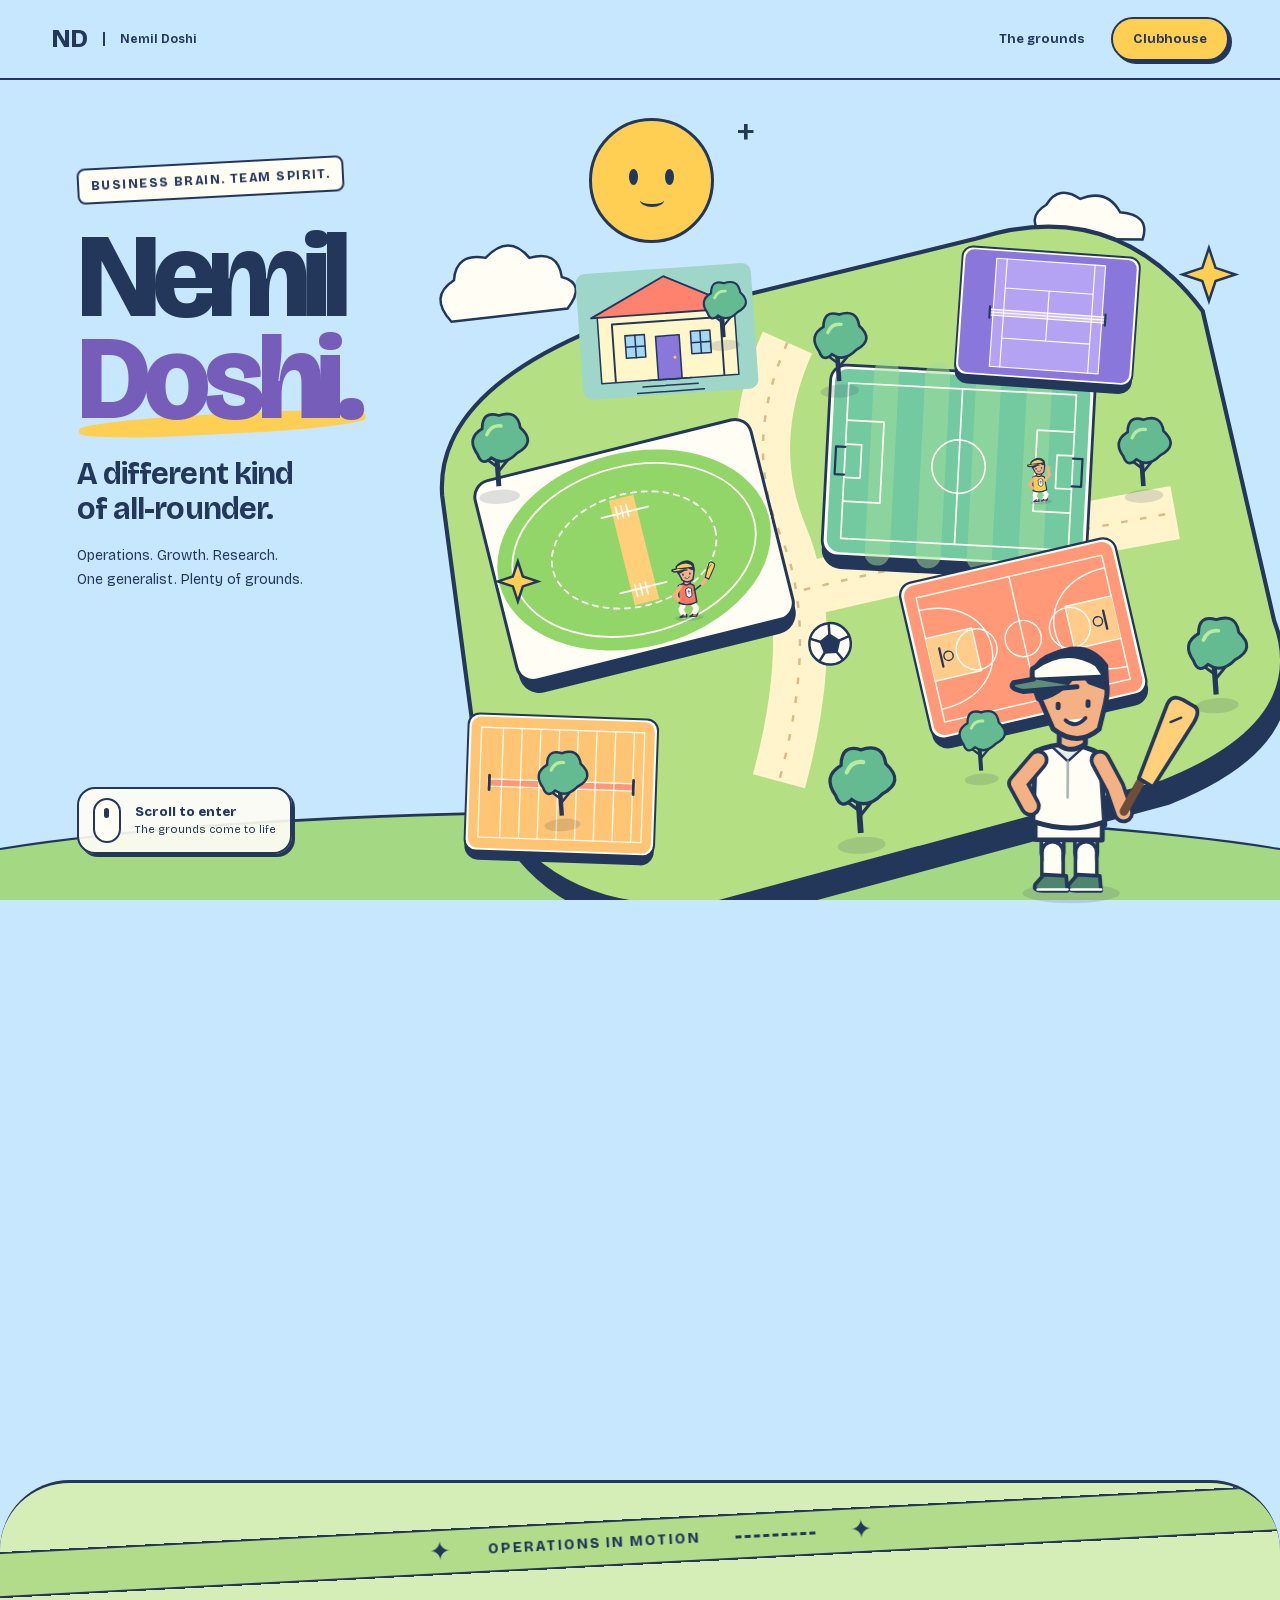
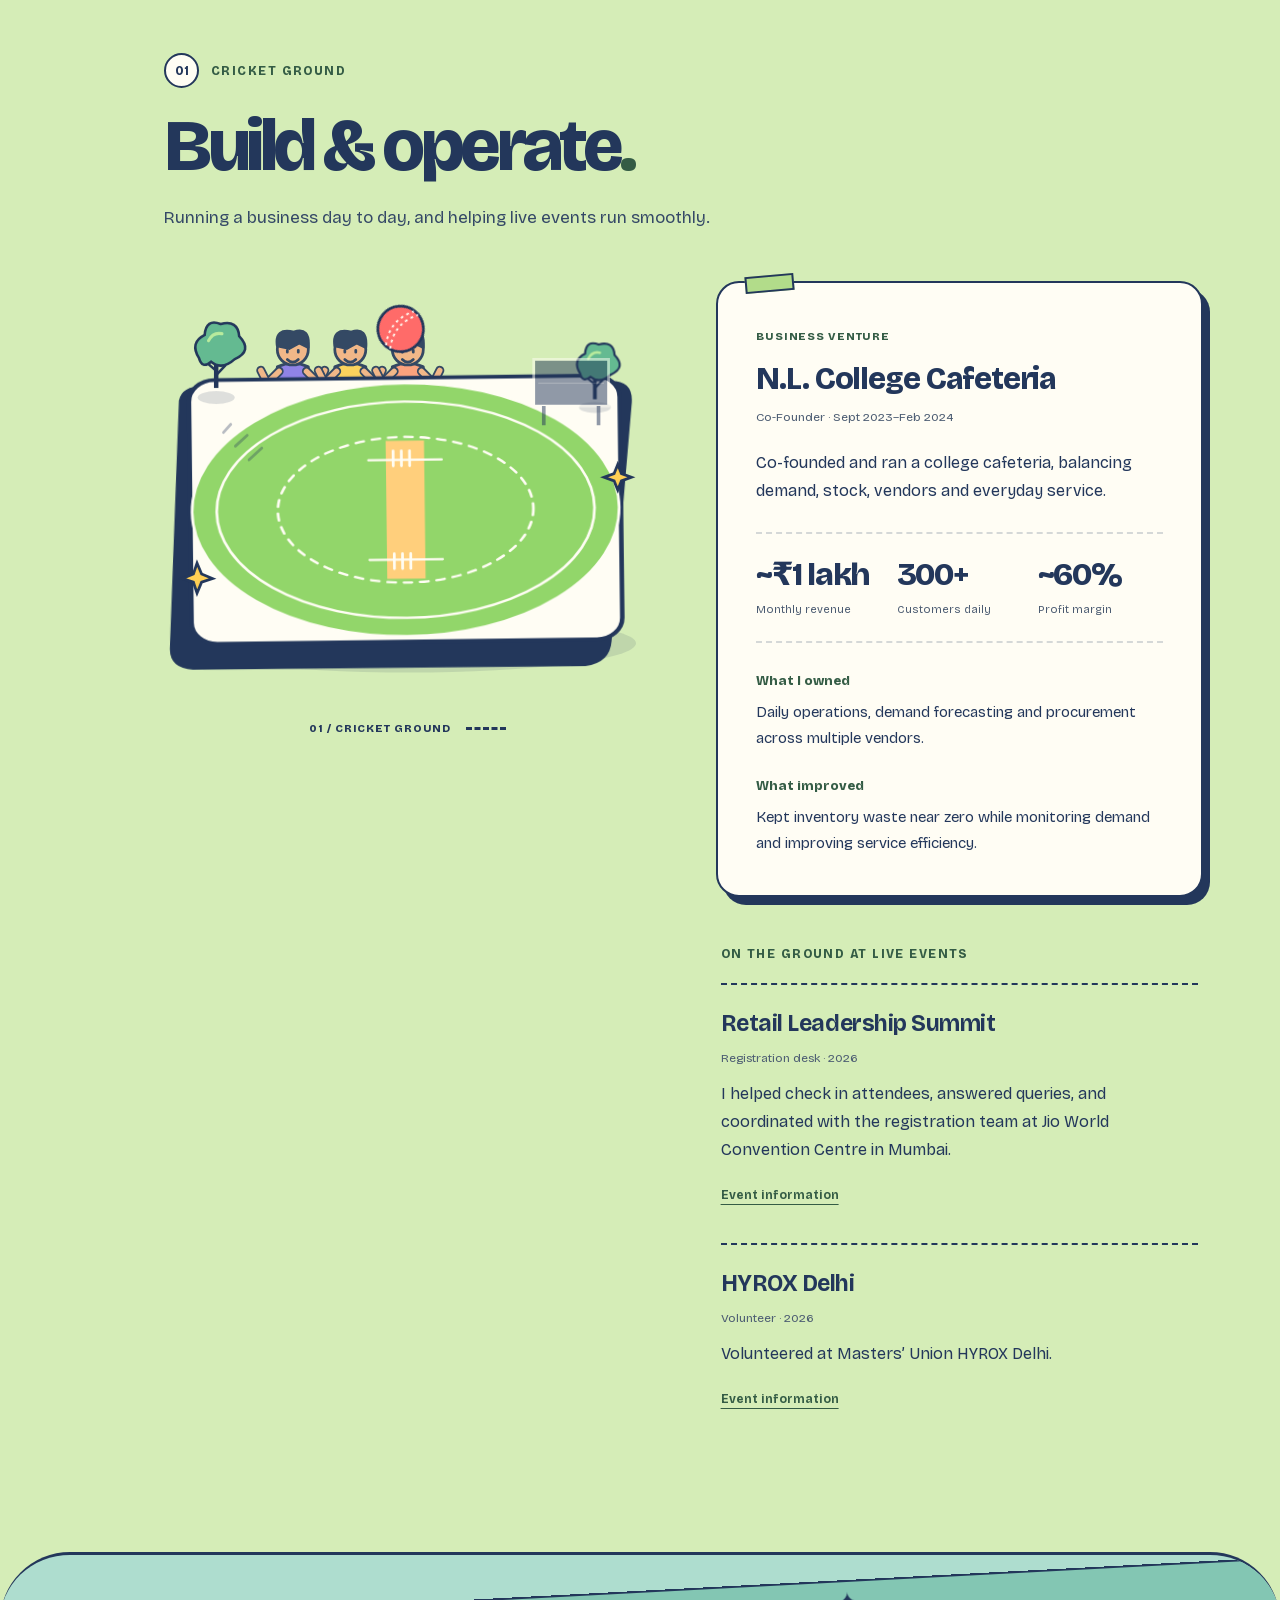
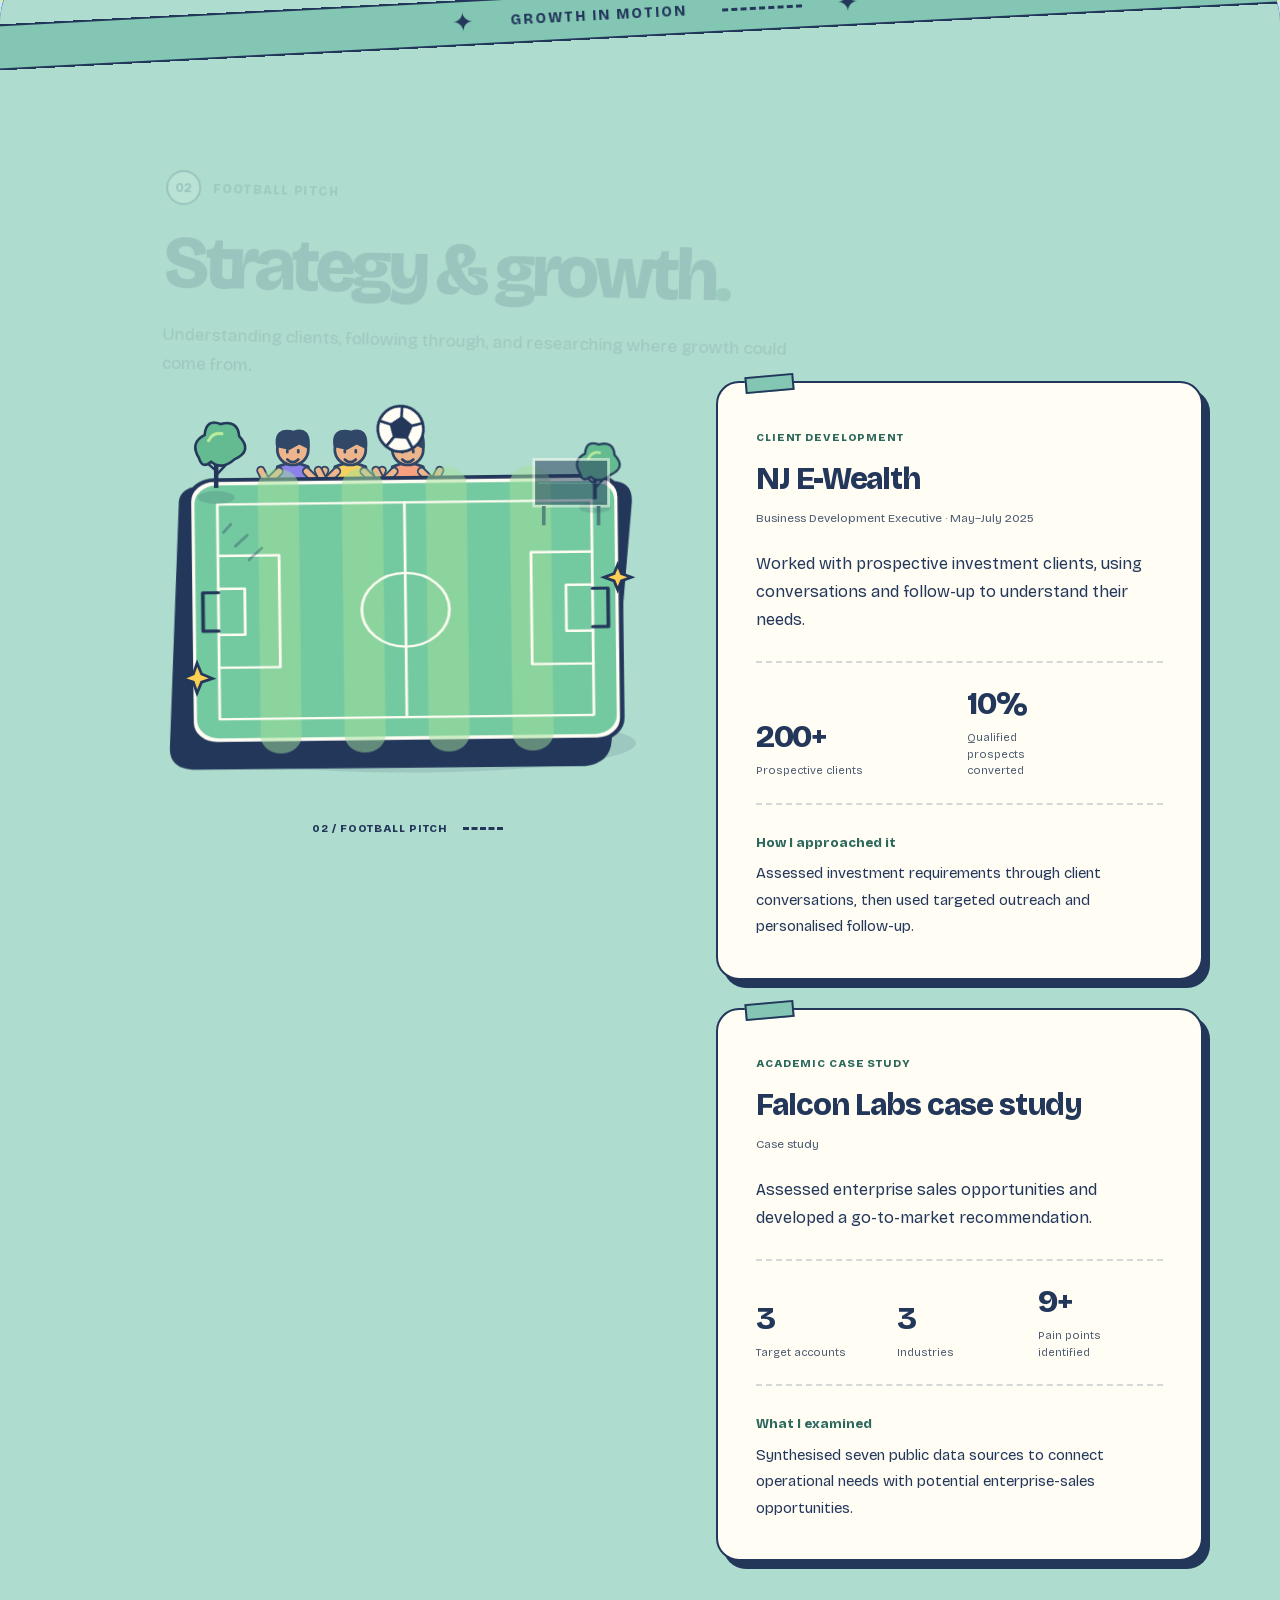
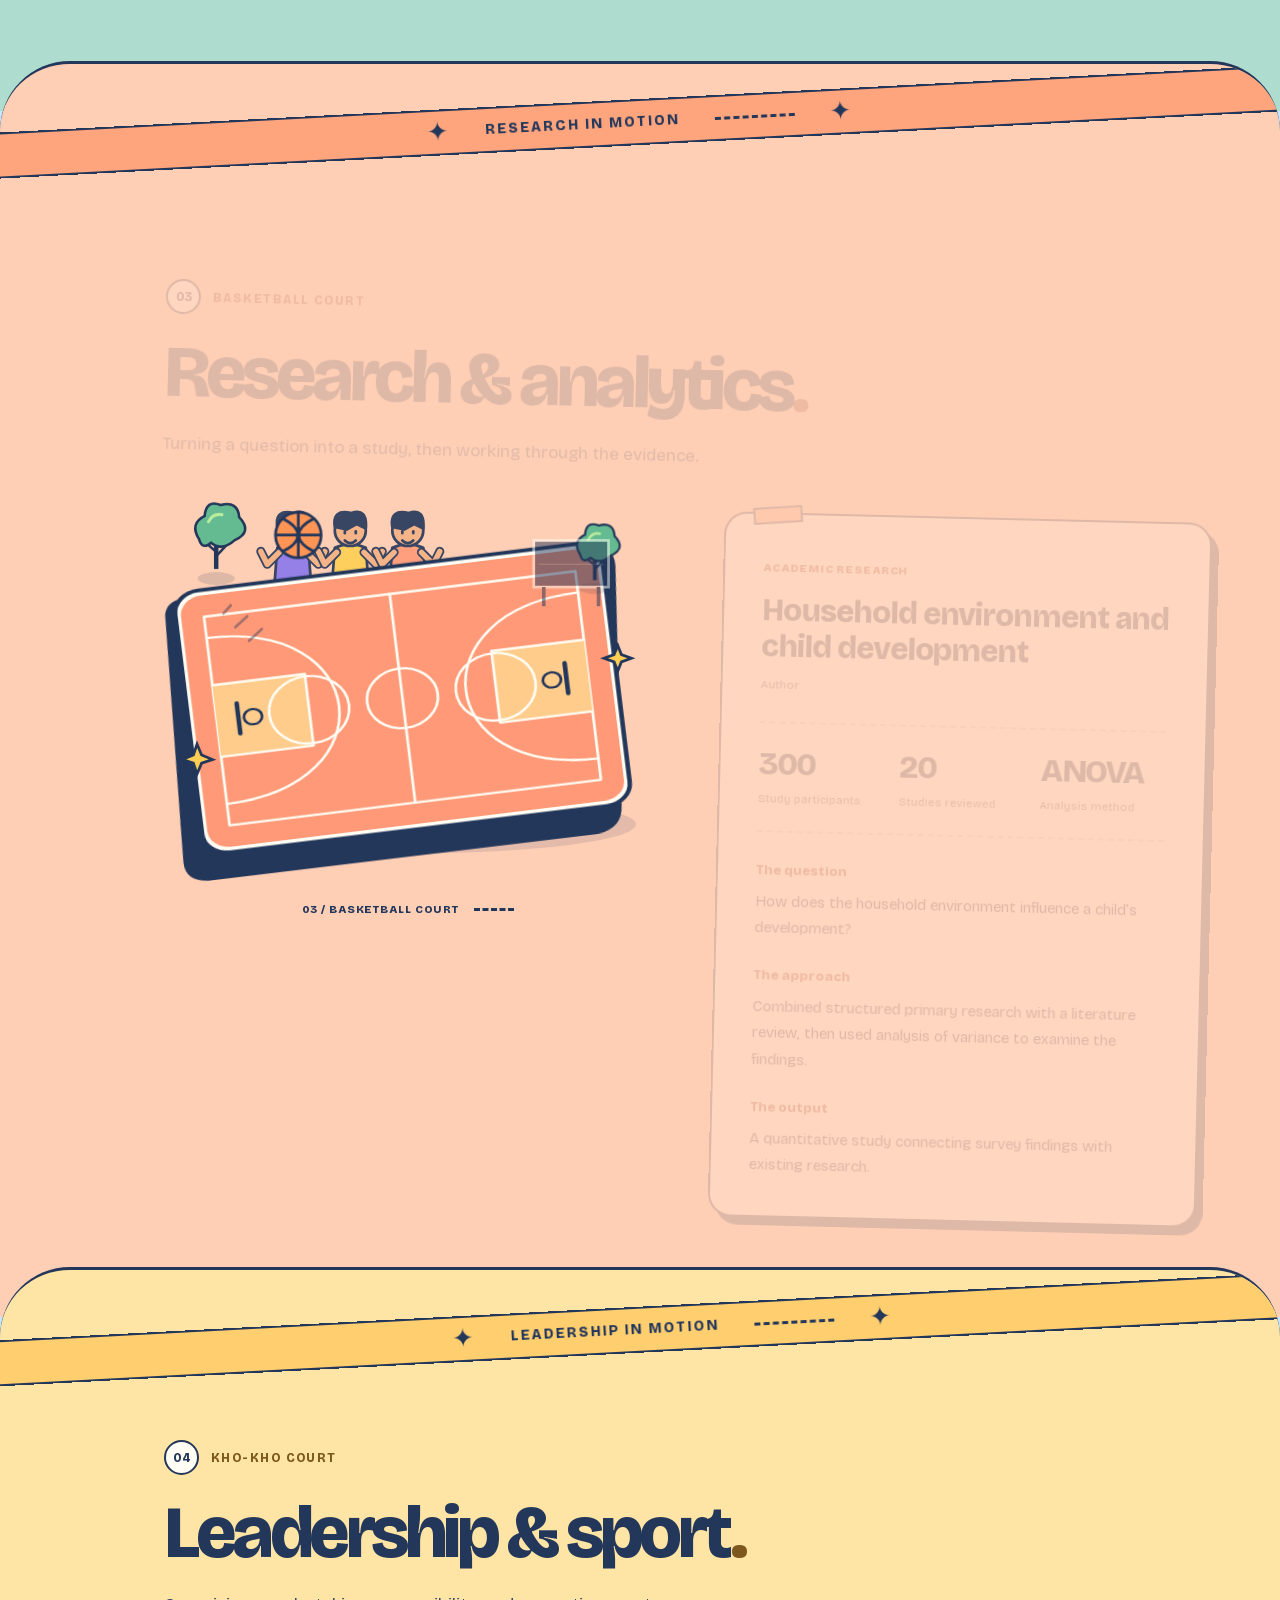
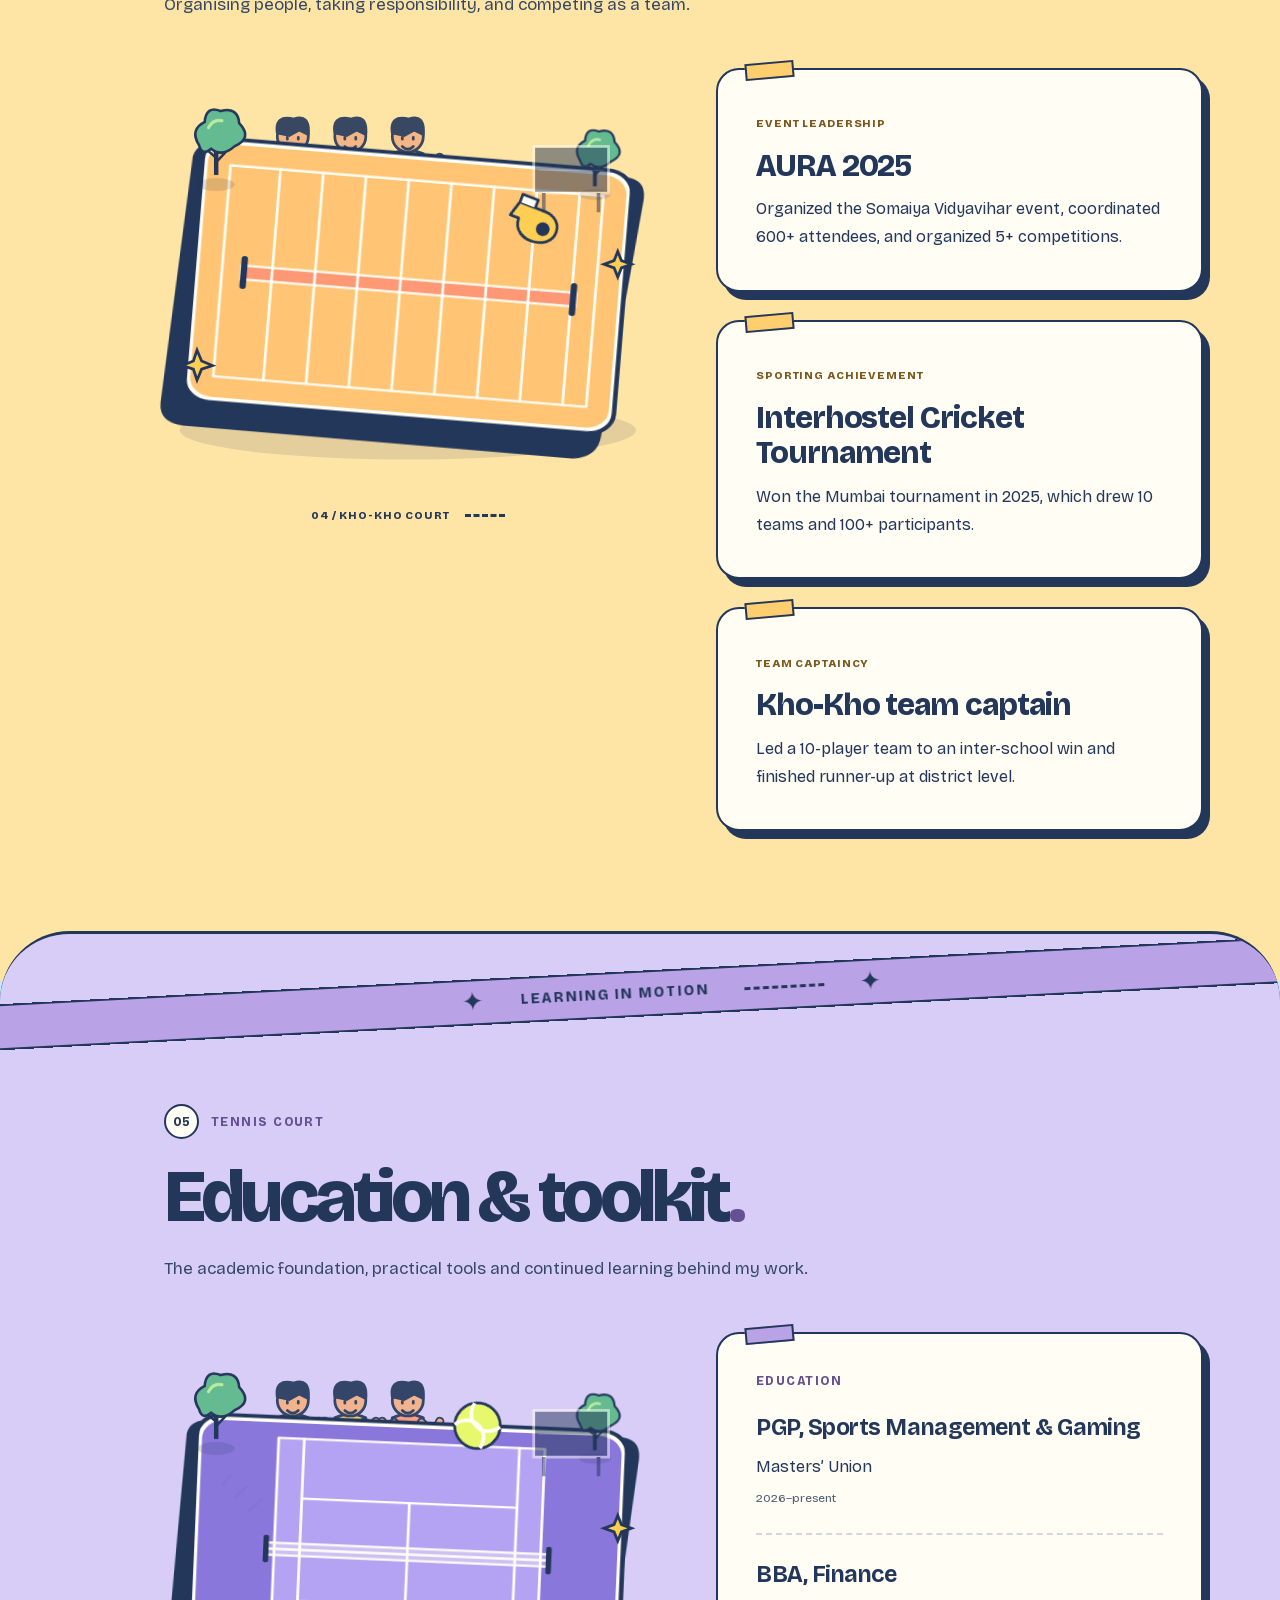
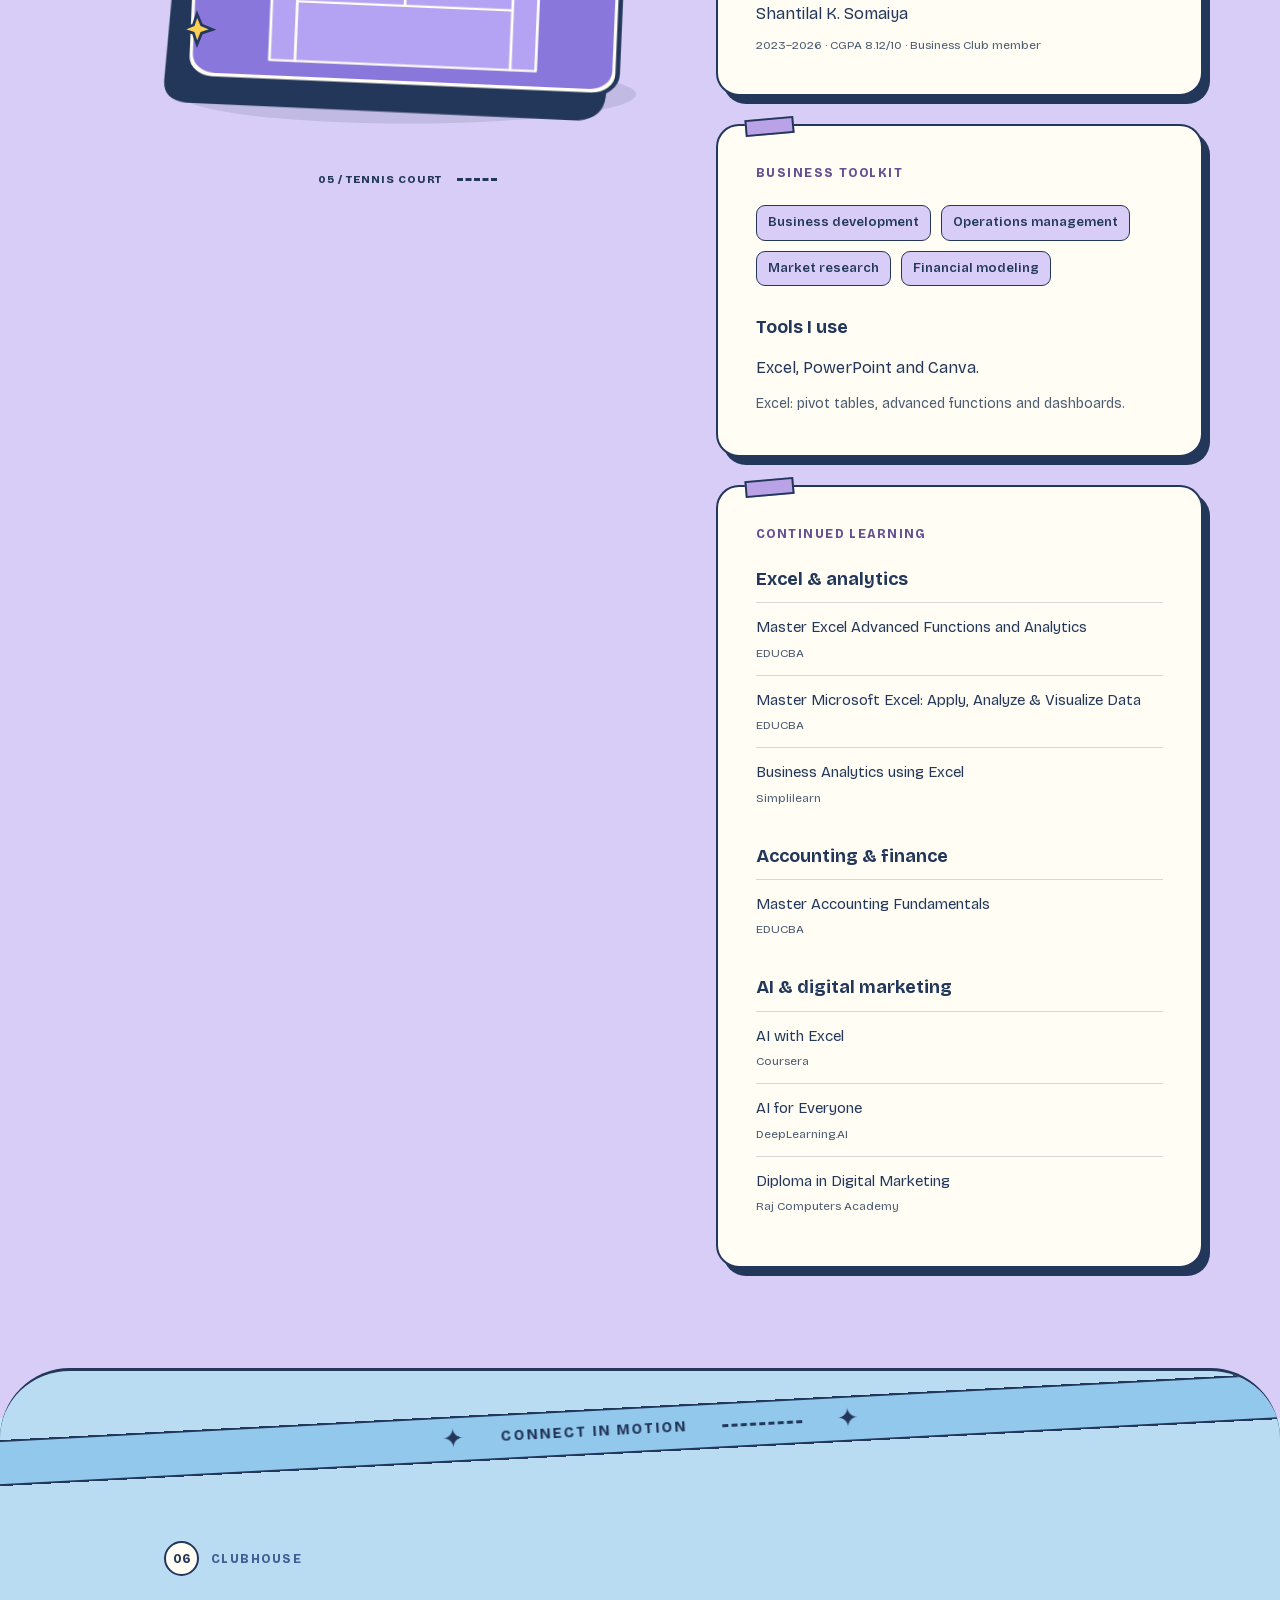
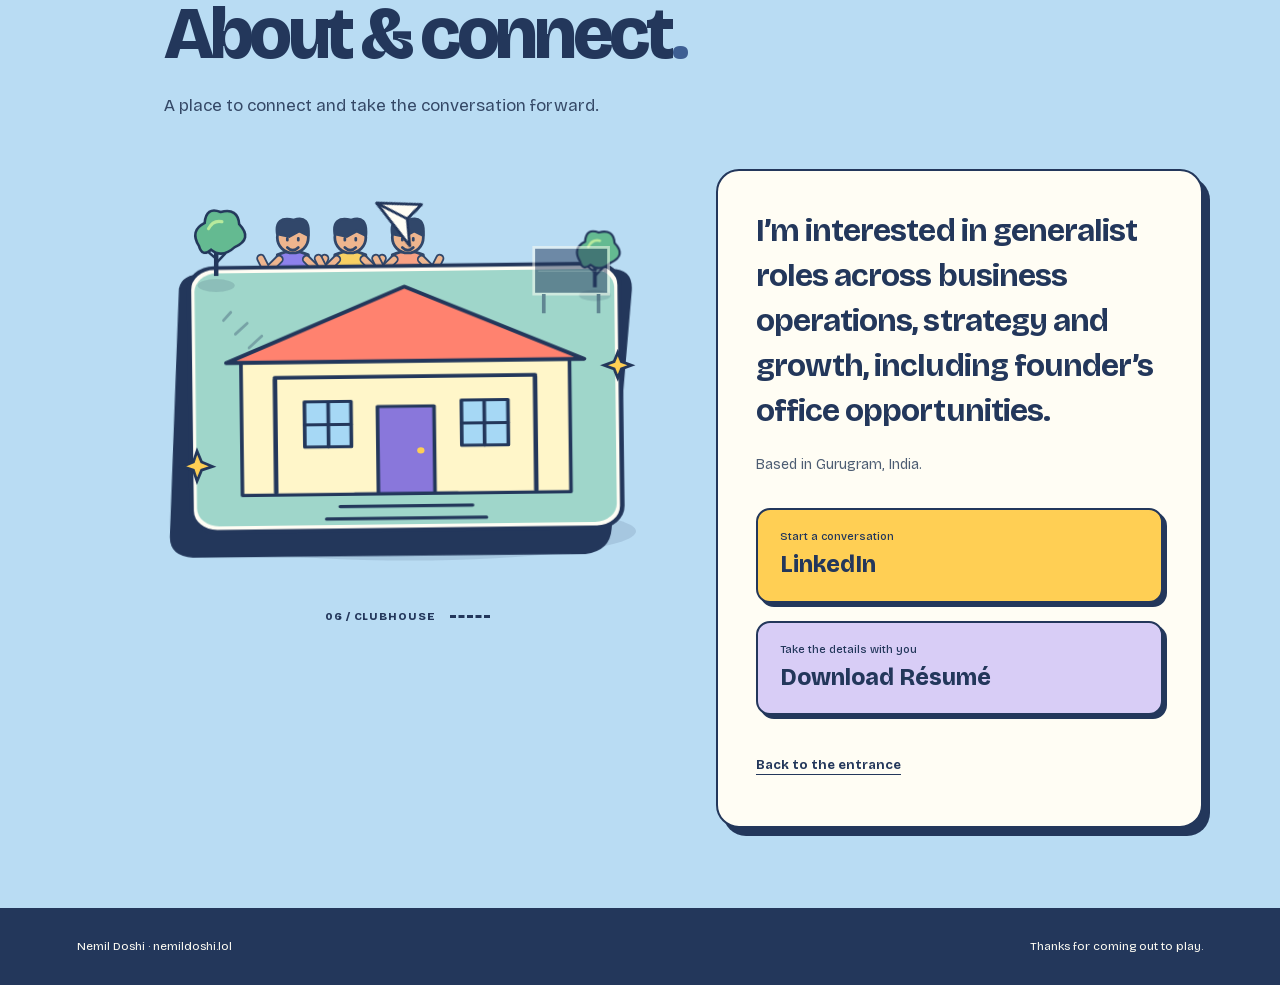
==== commit 0176a93e: "Release replayable sports journey v40" ====
--- a/index.html
+++ b/index.html
@@ -1 +1 @@
- <!doctype html><html lang="en"><head><meta charset="utf-8"><meta name="viewport" content="width=device-width,initial-scale=1,viewport-fit=cover"><meta name="robots" content="noindex"><meta name="theme-color" content="#c7e7ff"><title>Nemil Doshi · A Different Kind of All-Rounder</title><meta name="description" content="A playful, animated sports complex of Nemil Doshi’s work in operations, growth, research and leadership. Just scroll to explore."><link rel="canonical" href="https://nemildoshi.lol/"><link rel="icon" href="data:image/svg+xml,%3Csvg xmlns='http://www.w3.org/2000/svg' viewBox='0 0 64 64'%3E%3Crect width='64' height='64' rx='18' fill='%23ffcf54'/%3E%3Ctext x='32' y='43' font-family='sans-serif' font-weight='900' font-size='27' text-anchor='middle' fill='%2323375b'%3END%3C/text%3E%3C/svg%3E"><link rel="preload" href="bricolage-grotesque.woff2" as="font" type="font/woff2" crossorigin><link rel="stylesheet" href="complex.css?v=39"></head><body><a class="skip-link" href="#cricket">Skip to the work</a><header class="complex-header"><a class="brand" href="#top" aria-label="Nemil Doshi, back to the entrance">ND<span>Nemil Doshi</span></a><nav aria-label="Main navigation"><a href="#cricket">The grounds</a><a class="header-contact" href="#clubhouse">Clubhouse</a></nav><div class="scroll-progress" aria-hidden="true"><i id="page-progress"></i></div></header><main><section class="complex-hero" id="top" aria-labelledby="hero-title"><div class="hero-stage"><div class="hero-sun" aria-hidden="true"><i></i><b>+</b></div><div class="hero-copy"><p class="eyebrow">Business brain. Team spirit.</p><h1 id="hero-title">Nemil<br><span>Doshi.</span></h1><p class="hero-position">A different kind<br>of all-rounder.</p><p class="hero-description">Operations. Growth. Research.<br>One generalist. Plenty of grounds.</p></div><div class="hero-world"><svg class="campus-svg" viewBox="0 0 1080 900" fill="none" xmlns="http://www.w3.org/2000/svg" aria-hidden="true"><g class="world-cloud cloud-one" fill="#fffdf4" stroke="#23375b" stroke-width="3"><path d="M50 160Q22 130 53 110 55 77 91 83 119 53 144 83 178 73 183 106 213 114 190 144Z"/></g><g class="world-cloud cloud-two" fill="#fffdf4" stroke="#23375b" stroke-width="3"><path d="M765 60Q740 35 767 19 782-6 808 12 840-1 856 28 893 31 883 61Z"/></g><g class="campus-world"><path d="M60 363Q60 248 240 182L724 99Q894 58 990 205L1050 584Q1088 709 903 768L350 877Q147 883 82 717Z" fill="#23375b"/><path d="M55 335Q55 220 235 154L719 71Q889 30 985 177L1045 556Q1083 681 898 740L345 849Q142 855 77 689Z" fill="#b4df82" stroke="#23375b" stroke-width="5"/><path d="M483 180Q420 298 459 413T436 707M188 533Q555 458 935 417" stroke="#fff4cc" stroke-width="65"/><path d="M483 180Q420 298 459 413T436 707M188 533Q555 458 935 417" stroke="#dcba88" stroke-width="3" stroke-dasharray="8 15"/><g transform="translate(65 310) rotate(-10) scale(0.72)"><rect x="32" y="53" width="476" height="340" rx="35" fill="#23375b"/><g transform="translate(0 -12)"><rect x="32" y="38" width="476" height="344" rx="28" fill="#fffdf4" stroke="#23375b" stroke-width="5"/><g stroke="#fffdf4" stroke-width="3" stroke-linecap="round" stroke-linejoin="round"><ellipse cx="270" cy="210" rx="234" ry="165" fill="#92d66a"/><ellipse cx="270" cy="210" rx="207" ry="141"/><ellipse cx="270" cy="210" rx="140" ry="95" stroke-dasharray="9 9"/><rect x="249" y="120" width="42" height="180" fill="#ffcf7c" stroke="none"/><path d="M230 145H310M230 275H310M257 133V153M266 133V153M275 133V153M257 267V287M266 267V287M275 267V287"/></g></g></g><g transform="translate(515 190) rotate(7) scale(0.67)"><rect x="32" y="53" width="476" height="340" rx="35" fill="#23375b"/><g transform="translate(0 -12)"><rect x="32" y="38" width="476" height="344" rx="28" fill="#fffdf4" stroke="#23375b" stroke-width="5"/><g stroke="#fffdf4" stroke-width="3" stroke-linecap="round" stroke-linejoin="round"><rect x="40" y="45" width="460" height="330" rx="24" fill="#73c9a0" stroke="none"/><path d="M132 47V373M224 47V373M316 47V373M408 47V373" stroke="#a4df9b" stroke-width="45" opacity=".5"/><rect x="65" y="70" width="410" height="280"/><path d="M270 70V350M65 137H132V283H65M475 137H408V283H475M65 180H94V240H65M475 180H446V240H475"/><circle cx="270" cy="210" r="48"/><path d="M48 185H65M48 185V235H65M492 185H475M492 185V235H475" stroke="#23375b" stroke-width="4"/></g></g></g><g transform="translate(575 470) rotate(-9) scale(0.56)"><rect x="32" y="53" width="476" height="340" rx="35" fill="#23375b"/><g transform="translate(0 -12)"><rect x="32" y="38" width="476" height="344" rx="28" fill="#fffdf4" stroke="#23375b" stroke-width="5"/><g stroke="#fffdf4" stroke-width="3" stroke-linecap="round" stroke-linejoin="round"><rect x="40" y="45" width="460" height="330" rx="24" fill="#ff9977" stroke="none"/><rect x="65" y="73" width="410" height="274"/><path d="M270 73V347M65 163H167V257H65M475 163H373V257H475" fill="#ffcc8b"/><circle cx="270" cy="210" r="39"/><circle cx="167" cy="210" r="44"/><circle cx="373" cy="210" r="44"/><path d="M65 101C245 101 245 319 65 319M475 101C295 101 295 319 475 319"/><path d="M89 190V230M451 190V230" stroke="#23375b" stroke-width="5"/><circle cx="105" cy="210" r="10" stroke="#23375b"/><circle cx="435" cy="210" r="10" stroke="#23375b"/></g></g></g><g transform="translate(55 585) rotate(6) scale(0.48)"><rect x="32" y="53" width="476" height="340" rx="35" fill="#23375b"/><g transform="translate(0 -12)"><rect x="32" y="38" width="476" height="344" rx="28" fill="#fffdf4" stroke="#23375b" stroke-width="5"/><g stroke="#fffdf4" stroke-width="3" stroke-linecap="round" stroke-linejoin="round"><rect x="40" y="45" width="460" height="330" rx="24" fill="#ffc574" stroke="none"/><rect x="65" y="72" width="410" height="276"/><path d="M86 201H454V219H86Z" fill="#ff9875"/><path d="M120 72V348"/><path d="M167 72V348"/><path d="M214 72V348"/><path d="M261 72V348"/><path d="M308 72V348"/><path d="M355 72V348"/><path d="M402 72V348"/><path d="M449 72V348"/><path d="M89 192V228M451 192V228" stroke="#23375b" stroke-width="7"/></g></g></g><g transform="translate(690 65) rotate(8) scale(0.45)"><rect x="32" y="53" width="476" height="340" rx="35" fill="#23375b"/><g transform="translate(0 -12)"><rect x="32" y="38" width="476" height="344" rx="28" fill="#fffdf4" stroke="#23375b" stroke-width="5"/><g stroke="#fffdf4" stroke-width="3" stroke-linecap="round" stroke-linejoin="round"><rect x="40" y="45" width="460" height="330" rx="24" fill="#8977db" stroke="none"/><rect x="124" y="65" width="292" height="290" fill="#b4a2f2"/><path d="M152 65V355M388 65V355M152 143H388M152 277H388M270 143V277M115 210H425"/><path d="M115 202H425V218H115Z" fill="#fffdf455"/><path d="M115 195V225M425 195V225" stroke="#23375b" stroke-width="6"/></g></g></g><g transform="translate(215 60) scale(.46)"><g stroke="#fffdf4" stroke-width="3" stroke-linecap="round" stroke-linejoin="round"><rect x="40" y="45" width="460" height="330" rx="24" fill="#9fd6ca" stroke="none"/><path d="M90 160 270 77 450 160V335H90Z" fill="#fff6c9" stroke="#23375b" stroke-width="4"/><path d="M74 162 270 65 466 162Z" fill="#ff826f" stroke="#23375b" stroke-width="5"/><path d="M127 182H412M127 184V332M412 184V332" stroke="#23375b" stroke-width="5"/><path d="M239 221H301V335H239Z" fill="#8977db" stroke="#23375b" stroke-width="4"/><path d="M159 214H210V273H159ZM331 214H382V273H331Z" fill="#a6d8f5" stroke="#23375b" stroke-width="4"/><path d="M185 214V273M356 214V273M159 244H210M331 244H382M213 335H326M197 351H342M182 367H357" stroke="#23375b" stroke-width="4"/><circle cx="286" cy="279" r="4" fill="#ffcf54" stroke="none"/></g></g><g transform="translate(124 332) scale(0.85)"><ellipse cy="11" rx="29" ry="10" fill="#23375b" opacity=".15"/><path d="M0-4V-55" stroke="#23375b" stroke-width="7"/><path d="M0-31-13-42M0-24 15-40" stroke="#23375b" stroke-width="4"/><path d="M-27-51Q-42-75-18-87-16-113 7-104 34-111 36-85 58-62 29-49 9-31-8-45-22-33-27-51Z" fill="#64ba91" stroke="#23375b" stroke-width="4"/><path d="M-12-78Q-5-92 9-89" fill="none" stroke="#b8eb9d" stroke-width="5" stroke-linecap="round"/></g><g transform="translate(542 234) scale(0.8)"><ellipse cy="11" rx="29" ry="10" fill="#23375b" opacity=".15"/><path d="M0-4V-55" stroke="#23375b" stroke-width="7"/><path d="M0-31-13-42M0-24 15-40" stroke="#23375b" stroke-width="4"/><path d="M-27-51Q-42-75-18-87-16-113 7-104 34-111 36-85 58-62 29-49 9-31-8-45-22-33-27-51Z" fill="#64ba91" stroke="#23375b" stroke-width="4"/><path d="M-12-78Q-5-92 9-89" fill="none" stroke="#b8eb9d" stroke-width="5" stroke-linecap="round"/></g><g transform="translate(899 386) scale(0.8)"><ellipse cy="11" rx="29" ry="10" fill="#23375b" opacity=".15"/><path d="M0-4V-55" stroke="#23375b" stroke-width="7"/><path d="M0-31-13-42M0-24 15-40" stroke="#23375b" stroke-width="4"/><path d="M-27-51Q-42-75-18-87-16-113 7-104 34-111 36-85 58-62 29-49 9-31-8-45-22-33-27-51Z" fill="#64ba91" stroke="#23375b" stroke-width="4"/><path d="M-12-78Q-5-92 9-89" fill="none" stroke="#b8eb9d" stroke-width="5" stroke-linecap="round"/></g><g transform="translate(530 780) scale(1)"><ellipse cy="11" rx="29" ry="10" fill="#23375b" opacity=".15"/><path d="M0-4V-55" stroke="#23375b" stroke-width="7"/><path d="M0-31-13-42M0-24 15-40" stroke="#23375b" stroke-width="4"/><path d="M-27-51Q-42-75-18-87-16-113 7-104 34-111 36-85 58-62 29-49 9-31-8-45-22-33-27-51Z" fill="#64ba91" stroke="#23375b" stroke-width="4"/><path d="M-12-78Q-5-92 9-89" fill="none" stroke="#b8eb9d" stroke-width="5" stroke-linecap="round"/></g><g transform="translate(969 643) scale(0.9)"><ellipse cy="11" rx="29" ry="10" fill="#23375b" opacity=".15"/><path d="M0-4V-55" stroke="#23375b" stroke-width="7"/><path d="M0-31-13-42M0-24 15-40" stroke="#23375b" stroke-width="4"/><path d="M-27-51Q-42-75-18-87-16-113 7-104 34-111 36-85 58-62 29-49 9-31-8-45-22-33-27-51Z" fill="#64ba91" stroke="#23375b" stroke-width="4"/><path d="M-12-78Q-5-92 9-89" fill="none" stroke="#b8eb9d" stroke-width="5" stroke-linecap="round"/></g><g transform="translate(172 733) scale(0.75)"><ellipse cy="11" rx="29" ry="10" fill="#23375b" opacity=".15"/><path d="M0-4V-55" stroke="#23375b" stroke-width="7"/><path d="M0-31-13-42M0-24 15-40" stroke="#23375b" stroke-width="4"/><path d="M-27-51Q-42-75-18-87-16-113 7-104 34-111 36-85 58-62 29-49 9-31-8-45-22-33-27-51Z" fill="#64ba91" stroke="#23375b" stroke-width="4"/><path d="M-12-78Q-5-92 9-89" fill="none" stroke="#b8eb9d" stroke-width="5" stroke-linecap="round"/></g><g transform="translate(407 171) scale(0.65)"><ellipse cy="11" rx="29" ry="10" fill="#23375b" opacity=".15"/><path d="M0-4V-55" stroke="#23375b" stroke-width="7"/><path d="M0-31-13-42M0-24 15-40" stroke="#23375b" stroke-width="4"/><path d="M-27-51Q-42-75-18-87-16-113 7-104 34-111 36-85 58-62 29-49 9-31-8-45-22-33-27-51Z" fill="#64ba91" stroke="#23375b" stroke-width="4"/><path d="M-12-78Q-5-92 9-89" fill="none" stroke="#b8eb9d" stroke-width="5" stroke-linecap="round"/></g><g transform="translate(680 714) scale(0.7)"><ellipse cy="11" rx="29" ry="10" fill="#23375b" opacity=".15"/><path d="M0-4V-55" stroke="#23375b" stroke-width="7"/><path d="M0-31-13-42M0-24 15-40" stroke="#23375b" stroke-width="4"/><path d="M-27-51Q-42-75-18-87-16-113 7-104 34-111 36-85 58-62 29-49 9-31-8-45-22-33-27-51Z" fill="#64ba91" stroke="#23375b" stroke-width="4"/><path d="M-12-78Q-5-92 9-89" fill="none" stroke="#b8eb9d" stroke-width="5" stroke-linecap="round"/></g><g transform="translate(340 500) scale(.35)"><g transform="translate(0 0) scale(1)" stroke="#23375b" stroke-width="5" stroke-linecap="round" stroke-linejoin="round"><ellipse cx="6" cy="8" rx="49" ry="11" fill="#23375b" opacity=".15" stroke="none"/><g class="toon-body"><g class="leg-back"><path d="M17-46 33-23 19 0" fill="none" stroke="#fffdf4" stroke-width="18"/><path d="M18-3 8 4H30L36-4" fill="#ff7760"/></g><g class="leg-front"><path d="M-9-44-21-22-12 0" fill="none" stroke="#fffdf4" stroke-width="18"/><path d="M-15-3-26 4H-3V-4" fill="#ff7760"/></g><path d="M-24-105Q5-119 29-102L35-45Q5-30-26-45Z" fill="#ff7760"/><path d="M-18-101-40-72-27-56" fill="none" stroke="#f4b183" stroke-width="13"/><g class="bat-arm"><path d="M29-85 59-105"/><path d="M58-105 72-123" stroke="#f4b183" stroke-width="13"/><path d="M70-127 85-172Q90-183 99-176L104-172Q107-169 103-160L82-120Z" fill="#ffcf54" stroke-width="4"/><path d="M82-156 93-169" stroke-width="2"/></g><path d="M-5-121V-109Q5-101 17-111V-123" fill="#f4b183"/><path d="M-21-148Q-19-177 9-176 39-174 32-144L27-123Q10-108-10-123Z" fill="#f4b183"/><path d="M-22-147Q-34-175-10-183 17-195 32-174L33-156 19-161 10-174Q1-152-22-147Z" fill="#23375b"/><path d="M-27-171Q0-191 25-175L32-165-27-162Z" fill="#ffcf54"/><path d="M-26-163-42-160Q-46-155-34-153L9-157" fill="#ffcf54"/><path d="M-6-143V-140M18-145V-142"/><path d="M0-130Q8-123 16-132" fill="#fffdf4" stroke-width="3"/><path d="M1-92 10-96 20-92V-67L10-61 1-67Z" fill="#fffdf4" stroke-width="3"/><path d="M7-82H14M10-86V-74" stroke-width="2"/></g></g></g><g transform="translate(773 391) scale(.27)"><g transform="translate(0 0) scale(1)" stroke="#23375b" stroke-width="5" stroke-linecap="round" stroke-linejoin="round"><ellipse cx="6" cy="8" rx="49" ry="11" fill="#23375b" opacity=".15" stroke="none"/><g class="toon-body"><g class="leg-back"><path d="M17-46 33-23 19 0" fill="none" stroke="#fffdf4" stroke-width="18"/><path d="M18-3 8 4H30L36-4" fill="#ff7760"/></g><g class="leg-front"><path d="M-9-44-21-22-12 0" fill="none" stroke="#fffdf4" stroke-width="18"/><path d="M-15-3-26 4H-3V-4" fill="#ff7760"/></g><path d="M-24-105Q5-119 29-102L35-45Q5-30-26-45Z" fill="#ffcf54"/><path d="M-18-101-40-72-27-56" fill="none" stroke="#f4b183" stroke-width="13"/><g class="bat-arm"><path d="M28-87 52-108 48-133" stroke="#f4b183" stroke-width="13"/><path d="M43-138 41-150M49-137 50-150M55-136 59-146" stroke="#f4b183" stroke-width="5"/></g><path d="M-5-121V-109Q5-101 17-111V-123" fill="#f4b183"/><path d="M-21-148Q-19-177 9-176 39-174 32-144L27-123Q10-108-10-123Z" fill="#f4b183"/><path d="M-22-147Q-34-175-10-183 17-195 32-174L33-156 19-161 10-174Q1-152-22-147Z" fill="#23375b"/><path d="M-27-171Q0-191 25-175L32-165-27-162Z" fill="#ffcf54"/><path d="M-26-163-42-160Q-46-155-34-153L9-157" fill="#ffcf54"/><path d="M-6-143V-140M18-145V-142"/><path d="M0-130Q8-123 16-132" fill="#fffdf4" stroke-width="3"/><path d="M1-92 10-96 20-92V-67L10-61 1-67Z" fill="#fffdf4" stroke-width="3"/><path d="M7-82H14M10-86V-74" stroke-width="2"/></g></g></g><g class="campus-ball" transform="translate(509 546)" stroke="#23375b" stroke-width="3"><circle r="25" fill="#fffdf4"/><path d="M0-11 11-3 7 10H-7L-11-3Z" fill="#23375b"/><path d="M0-11V-25M11-3 24-8M7 10 15 21M-7 10-15 21M-11-3-24-8" fill="none"/></g></g><circle id="journey-origin" cx="790" cy="835" r="1" fill="transparent"/><g class="world-spark" fill="#ffcf54" stroke="#23375b" stroke-width="3"><path d="m955 95 8-24 8 24 24 8-24 8-8 24-8-24-24-8ZM124 467l6-18 6 18 18 6-18 6-6 18-6-18-18-6Z"/></g></svg></div><a class="hero-scroll" href="#cricket"><span class="scroll-capsule" aria-hidden="true"><i></i></span><span>Scroll to enter<br><small>The grounds come to life</small></span></a><div class="hero-horizon" aria-hidden="true"></div></div></section><div id="grounds" class="grounds-anchor"></div><section class="zone zone-cricket" id="cricket" aria-labelledby="title-cricket" style="--accent:#345c45"><div class="zone-bridge" aria-hidden="true"><span>Operations in motion</span><i></i></div><div class="zone-inner"><header class="zone-head" data-reveal><p class="eyebrow"><span>01</span> Cricket ground</p><h2 id="title-cricket">Build &amp; operate<span class="heading-dot">.</span></h2><p class="zone-description">Running a business day to day, and helping live events run smoothly.</p></header><div class="zone-layout"><div class="venue-art" aria-hidden="true"><div class="court-graphic"><svg viewBox="0 0 600 480" fill="none" xmlns="http://www.w3.org/2000/svg" aria-hidden="true"><ellipse cx="300" cy="397" rx="250" ry="32" fill="#23375b" opacity=".12"/><defs><pattern id="comic-dots-cricket" width="12" height="12" patternUnits="userSpaceOnUse"><circle cx="3" cy="3" r="1.5" fill="#23375b" opacity=".18"/></pattern></defs><g class="comic-aura"><ellipse cx="300" cy="230" rx="272" ry="211" fill="#ffcf54" opacity=".55"/><ellipse cx="300" cy="230" rx="272" ry="211" fill="url(#comic-dots-cricket)"/><g stroke="#fffdf4" stroke-width="6" opacity=".75"><path d="M300 230 560.0 230.0"/><path d="M300 230 540.2 310.4"/><path d="M300 230 483.8 378.5"/><path d="M300 230 399.5 424.0"/><path d="M300 230 300.0 440.0"/><path d="M300 230 200.5 424.0"/><path d="M300 230 116.2 378.5"/><path d="M300 230 59.8 310.4"/><path d="M300 230 40.0 230.0"/><path d="M300 230 59.8 149.6"/><path d="M300 230 116.2 81.5"/><path d="M300 230 200.5 36.0"/><path d="M300 230 300.0 20.0"/><path d="M300 230 399.5 36.0"/><path d="M300 230 483.8 81.5"/><path d="M300 230 540.2 149.6"/></g></g><g class="comic-supporters"><g class="comic-fan fan-0" transform="translate(174 137)" stroke="#23375b" stroke-width="3" stroke-linecap="round" stroke-linejoin="round"><g class="fan-bounce"><path d="M-17-43Q0-51 17-43L20-4H-20Z" fill="#8977eb"/><g class="fan-arm fan-left"><path d="M-15-38-28-25-35-39" fill="none" stroke="#23375b" stroke-width="10"/><path d="M-15-38-28-25-35-39" fill="none" stroke="#f4b183" stroke-width="6"/></g><g class="fan-arm fan-right"><path d="M15-38 28-25 35-39" fill="none" stroke="#23375b" stroke-width="10"/><path d="M15-38 28-25 35-39" fill="none" stroke="#f4b183" stroke-width="6"/></g><circle cy="-62" r="17" fill="#f4b183"/><path d="M-17-66Q-20-86 1-81 19-87 17-64L7-69-4-63Z" fill="#23375b"/><path d="M-6-61V-59M6-61V-59M-6-51Q0-45 6-51" fill="none"/></g></g><g class="comic-fan fan-1" transform="translate(237 137)" stroke="#23375b" stroke-width="3" stroke-linecap="round" stroke-linejoin="round"><g class="fan-bounce"><path d="M-17-43Q0-51 17-43L20-4H-20Z" fill="#ffcf54"/><g class="fan-arm fan-left"><path d="M-15-38-28-25-35-39" fill="none" stroke="#23375b" stroke-width="10"/><path d="M-15-38-28-25-35-39" fill="none" stroke="#f4b183" stroke-width="6"/></g><g class="fan-arm fan-right"><path d="M15-38 28-25 35-39" fill="none" stroke="#23375b" stroke-width="10"/><path d="M15-38 28-25 35-39" fill="none" stroke="#f4b183" stroke-width="6"/></g><circle cy="-62" r="17" fill="#f4b183"/><path d="M-17-66Q-20-86 1-81 19-87 17-64L7-69-4-63Z" fill="#23375b"/><path d="M-6-61V-59M6-61V-59M-6-51Q0-45 6-51" fill="none"/></g></g><g class="comic-fan fan-2" transform="translate(300 137)" stroke="#23375b" stroke-width="3" stroke-linecap="round" stroke-linejoin="round"><g class="fan-bounce"><path d="M-17-43Q0-51 17-43L20-4H-20Z" fill="#ff9977"/><g class="fan-arm fan-left"><path d="M-15-38-28-25-35-39" fill="none" stroke="#23375b" stroke-width="10"/><path d="M-15-38-28-25-35-39" fill="none" stroke="#f4b183" stroke-width="6"/></g><g class="fan-arm fan-right"><path d="M15-38 28-25 35-39" fill="none" stroke="#23375b" stroke-width="10"/><path d="M15-38 28-25 35-39" fill="none" stroke="#f4b183" stroke-width="6"/></g><circle cy="-62" r="17" fill="#f4b183"/><path d="M-17-66Q-20-86 1-81 19-87 17-64L7-69-4-63Z" fill="#23375b"/><path d="M-6-61V-59M6-61V-59M-6-51Q0-45 6-51" fill="none"/></g></g></g><g class="court-deck"><path d="M51 116Q54 100 78 100H525Q550 100 547 126L522 385Q520 409 493 412L63 411Q36 409 38 385Z" fill="#23375b"/><g transform="translate(28 62) scale(1 .84)"><rect x="34" y="38" width="472" height="344" rx="28" fill="#fffdf4" stroke="#23375b" stroke-width="5"/><g stroke="#fffdf4" stroke-width="3" stroke-linecap="round" stroke-linejoin="round"><ellipse cx="270" cy="210" rx="234" ry="165" fill="#92d66a"/><ellipse cx="270" cy="210" rx="207" ry="141"/><ellipse cx="270" cy="210" rx="140" ry="95" stroke-dasharray="9 9"/><rect x="249" y="120" width="42" height="180" fill="#ffcf7c" stroke="none"/><path d="M230 145H310M230 275H310M257 133V153M266 133V153M275 133V153M257 267V287M266 267V287M275 267V287"/></g></g></g><g transform="translate(90 120) scale(0.7)"><ellipse cy="11" rx="29" ry="10" fill="#23375b" opacity=".15"/><path d="M0-4V-55" stroke="#23375b" stroke-width="7"/><path d="M0-31-13-42M0-24 15-40" stroke="#23375b" stroke-width="4"/><path d="M-27-51Q-42-75-18-87-16-113 7-104 34-111 36-85 58-62 29-49 9-31-8-45-22-33-27-51Z" fill="#64ba91" stroke="#23375b" stroke-width="4"/><path d="M-12-78Q-5-92 9-89" fill="none" stroke="#b8eb9d" stroke-width="5" stroke-linecap="round"/></g><g transform="translate(505 132) scale(0.6)"><ellipse cy="11" rx="29" ry="10" fill="#23375b" opacity=".15"/><path d="M0-4V-55" stroke="#23375b" stroke-width="7"/><path d="M0-31-13-42M0-24 15-40" stroke="#23375b" stroke-width="4"/><path d="M-27-51Q-42-75-18-87-16-113 7-104 34-111 36-85 58-62 29-49 9-31-8-45-22-33-27-51Z" fill="#64ba91" stroke="#23375b" stroke-width="4"/><path d="M-12-78Q-5-92 9-89" fill="none" stroke="#b8eb9d" stroke-width="5" stroke-linecap="round"/></g><g class="shot-trail" stroke="#23375b" stroke-width="3" stroke-linecap="round" opacity=".45"><path d="M126 196 140 183M111 181 124 169M98 166 106 157"/></g><g class="shot-ball" stroke="#23375b" stroke-width="3" stroke-linejoin="round"><circle r="25" fill="#ff6b69"/><path d="M-5-24C5-8 5 8-5 24M1-24C11-8 11 8 1 24" fill="none" stroke="#fffdf4" stroke-width="2" stroke-dasharray="3 4"/></g><g fill="#ffcf54" stroke="#23375b" stroke-width="3"><path d="m65 321 4-12 5 12 12 5-12 4-5 12-4-12-12-4ZM526 211l4-10 4 10 11 4-11 4-4 10-4-10-11-4Z"/></g><g class="comic-confetti"><g transform="translate(64 115)"><g class="comic-chip chip-0" fill="#ffcf54" stroke="#23375b" stroke-width="1.5"><path d="m0-7 2 5 5 2-5 2-2 5-2-5-5-2 5-2Z"/></g></g><g transform="translate(161 158)"><g class="comic-chip chip-1" fill="#8977eb" stroke="#23375b" stroke-width="1.5"><rect x="-3" y="-7" width="6" height="14" rx="1"/></g></g><g transform="translate(258 201)"><g class="comic-chip chip-2" fill="#ff9977" stroke="#23375b" stroke-width="1.5"><rect x="-3" y="-7" width="6" height="14" rx="1"/></g></g><g transform="translate(355 244)"><g class="comic-chip chip-0" fill="#fffdf4" stroke="#23375b" stroke-width="1.5"><path d="m0-7 2 5 5 2-5 2-2 5-2-5-5-2 5-2Z"/></g></g><g transform="translate(452 287)"><g class="comic-chip chip-1" fill="#ffcf54" stroke="#23375b" stroke-width="1.5"><rect x="-3" y="-7" width="6" height="14" rx="1"/></g></g><g transform="translate(84 330)"><g class="comic-chip chip-2" fill="#8977eb" stroke="#23375b" stroke-width="1.5"><rect x="-3" y="-7" width="6" height="14" rx="1"/></g></g><g transform="translate(181 153)"><g class="comic-chip chip-0" fill="#ff9977" stroke="#23375b" stroke-width="1.5"><path d="m0-7 2 5 5 2-5 2-2 5-2-5-5-2 5-2Z"/></g></g><g transform="translate(278 196)"><g class="comic-chip chip-1" fill="#fffdf4" stroke="#23375b" stroke-width="1.5"><rect x="-3" y="-7" width="6" height="14" rx="1"/></g></g><g transform="translate(375 239)"><g class="comic-chip chip-2" fill="#ffcf54" stroke="#23375b" stroke-width="1.5"><rect x="-3" y="-7" width="6" height="14" rx="1"/></g></g><g transform="translate(472 282)"><g class="comic-chip chip-0" fill="#8977eb" stroke="#23375b" stroke-width="1.5"><path d="m0-7 2 5 5 2-5 2-2 5-2-5-5-2 5-2Z"/></g></g><g transform="translate(104 325)"><g class="comic-chip chip-1" fill="#ff9977" stroke="#23375b" stroke-width="1.5"><rect x="-3" y="-7" width="6" height="14" rx="1"/></g></g><g transform="translate(201 148)"><g class="comic-chip chip-2" fill="#fffdf4" stroke="#23375b" stroke-width="1.5"><rect x="-3" y="-7" width="6" height="14" rx="1"/></g></g></g><g class="comic-scoreboard" transform="translate(479 115)"><path d="M-41-29H41V22H-41Z" fill="#23375b" stroke="#fffdf4" stroke-width="3"/><path d="M-36-3H36" stroke="#fffdf4" opacity=".3"/><text class="comic-score" y="9" text-anchor="middle" fill="#ffcf54" font-size="27" font-weight="900" font-family="Bricolage Grotesque,system-ui">06</text><path d="M-30 22V43M30 22V43" stroke="#23375b" stroke-width="4"/></g><g class="comic-stamp"><path d="m149 26 23-10-4-13 31 7 12-10 18 9 30-7 19 7 24-9 20 9 27-7 22 9 24-9 19 9 31-3-4 16 18 13-20 11 4 17-27-3-18 11-22-8-27 8-24-8-23 8-22-8-26 8-20-9-27 4 4-16Z" fill="#ffcf54" stroke="#23375b" stroke-width="3" stroke-linejoin="round"/><text x="300" y="37" text-anchor="middle" fill="#23375b" font-size="22" font-weight="900" font-style="italic" font-family="Bricolage Grotesque,system-ui">OUT OF THE PARK!</text></g></svg></div><div class="art-caption"><span>01 / Cricket ground</span><i></i></div></div><div class="zone-copy"><article class="project-card hero-project" id="college-cafeteria" data-reveal><div class="card-top"><span class="card-kind">Business venture</span></div><h3>N.L. College Cafeteria</h3><p class="project-meta">Co-Founder · Sept 2023–Feb 2024</p><p>Co-founded and ran a college cafeteria, balancing demand, stock, vendors and everyday service.</p><dl class="proof-grid"><div><dt>Monthly revenue</dt><dd>~₹1 lakh</dd></div><div><dt>Customers daily</dt><dd>300+</dd></div><div><dt>Profit margin</dt><dd>~60%</dd></div></dl><div class="work-notes"><h4>What I owned</h4><p>Daily operations, demand forecasting and procurement across multiple vendors.</p><h4>What improved</h4><p>Kept inventory waste near zero while monitoring demand and improving service efficiency.</p></div></article><div class="supporting-work" data-reveal><p class="section-label">On the ground at live events</p><article class="support-card" id="retail-summit"><h3>Retail Leadership Summit</h3><p class="project-meta">Registration desk · 2026</p><p>I helped check in attendees, answered queries, and coordinated with the registration team at Jio World Convention Centre in Mumbai.</p><a class="source-link" href="https://storai.rai.net.in/storai-magazine-edition/gold-rush" target="_blank" rel="noopener noreferrer">Event information <span aria-hidden="true">↗</span></a></article><article class="support-card" id="hyrox"><h3>HYROX Delhi</h3><p class="project-meta">Volunteer · 2026</p><p>Volunteered at Masters’ Union HYROX Delhi.</p><a class="source-link" href="https://support.hyrox.com/?country=IN&amp;event=delhi__24._jul._-_26._jul._2026&amp;hasEvents=1" target="_blank" rel="noopener noreferrer">Event information <span aria-hidden="true">↗</span></a></article></div></div></div></div></section><section class="zone zone-football" id="football" aria-labelledby="title-football" style="--accent:#2d685d"><div class="zone-bridge" aria-hidden="true"><span>Growth in motion</span><i></i></div><div class="zone-inner"><header class="zone-head" data-reveal><p class="eyebrow"><span>02</span> Football pitch</p><h2 id="title-football">Strategy &amp; growth<span class="heading-dot">.</span></h2><p class="zone-description">Understanding clients, following through, and researching where growth could come from.</p></header><div class="zone-layout"><div class="venue-art" aria-hidden="true"><div class="court-graphic"><svg viewBox="0 0 600 480" fill="none" xmlns="http://www.w3.org/2000/svg" aria-hidden="true"><ellipse cx="300" cy="397" rx="250" ry="32" fill="#23375b" opacity=".12"/><defs><pattern id="comic-dots-football" width="12" height="12" patternUnits="userSpaceOnUse"><circle cx="3" cy="3" r="1.5" fill="#23375b" opacity=".18"/></pattern></defs><g class="comic-aura"><ellipse cx="300" cy="230" rx="272" ry="211" fill="#b8eb9d" opacity=".55"/><ellipse cx="300" cy="230" rx="272" ry="211" fill="url(#comic-dots-football)"/><g stroke="#fffdf4" stroke-width="6" opacity=".75"><path d="M300 230 560.0 230.0"/><path d="M300 230 540.2 310.4"/><path d="M300 230 483.8 378.5"/><path d="M300 230 399.5 424.0"/><path d="M300 230 300.0 440.0"/><path d="M300 230 200.5 424.0"/><path d="M300 230 116.2 378.5"/><path d="M300 230 59.8 310.4"/><path d="M300 230 40.0 230.0"/><path d="M300 230 59.8 149.6"/><path d="M300 230 116.2 81.5"/><path d="M300 230 200.5 36.0"/><path d="M300 230 300.0 20.0"/><path d="M300 230 399.5 36.0"/><path d="M300 230 483.8 81.5"/><path d="M300 230 540.2 149.6"/></g></g><g class="comic-supporters"><g class="comic-fan fan-0" transform="translate(174 137)" stroke="#23375b" stroke-width="3" stroke-linecap="round" stroke-linejoin="round"><g class="fan-bounce"><path d="M-17-43Q0-51 17-43L20-4H-20Z" fill="#8977eb"/><g class="fan-arm fan-left"><path d="M-15-38-28-25-35-39" fill="none" stroke="#23375b" stroke-width="10"/><path d="M-15-38-28-25-35-39" fill="none" stroke="#f4b183" stroke-width="6"/></g><g class="fan-arm fan-right"><path d="M15-38 28-25 35-39" fill="none" stroke="#23375b" stroke-width="10"/><path d="M15-38 28-25 35-39" fill="none" stroke="#f4b183" stroke-width="6"/></g><circle cy="-62" r="17" fill="#f4b183"/><path d="M-17-66Q-20-86 1-81 19-87 17-64L7-69-4-63Z" fill="#23375b"/><path d="M-6-61V-59M6-61V-59M-6-51Q0-45 6-51" fill="none"/></g></g><g class="comic-fan fan-1" transform="translate(237 137)" stroke="#23375b" stroke-width="3" stroke-linecap="round" stroke-linejoin="round"><g class="fan-bounce"><path d="M-17-43Q0-51 17-43L20-4H-20Z" fill="#ffcf54"/><g class="fan-arm fan-left"><path d="M-15-38-28-25-35-39" fill="none" stroke="#23375b" stroke-width="10"/><path d="M-15-38-28-25-35-39" fill="none" stroke="#f4b183" stroke-width="6"/></g><g class="fan-arm fan-right"><path d="M15-38 28-25 35-39" fill="none" stroke="#23375b" stroke-width="10"/><path d="M15-38 28-25 35-39" fill="none" stroke="#f4b183" stroke-width="6"/></g><circle cy="-62" r="17" fill="#f4b183"/><path d="M-17-66Q-20-86 1-81 19-87 17-64L7-69-4-63Z" fill="#23375b"/><path d="M-6-61V-59M6-61V-59M-6-51Q0-45 6-51" fill="none"/></g></g><g class="comic-fan fan-2" transform="translate(300 137)" stroke="#23375b" stroke-width="3" stroke-linecap="round" stroke-linejoin="round"><g class="fan-bounce"><path d="M-17-43Q0-51 17-43L20-4H-20Z" fill="#ff9977"/><g class="fan-arm fan-left"><path d="M-15-38-28-25-35-39" fill="none" stroke="#23375b" stroke-width="10"/><path d="M-15-38-28-25-35-39" fill="none" stroke="#f4b183" stroke-width="6"/></g><g class="fan-arm fan-right"><path d="M15-38 28-25 35-39" fill="none" stroke="#23375b" stroke-width="10"/><path d="M15-38 28-25 35-39" fill="none" stroke="#f4b183" stroke-width="6"/></g><circle cy="-62" r="17" fill="#f4b183"/><path d="M-17-66Q-20-86 1-81 19-87 17-64L7-69-4-63Z" fill="#23375b"/><path d="M-6-61V-59M6-61V-59M-6-51Q0-45 6-51" fill="none"/></g></g></g><g class="court-deck"><path d="M51 116Q54 100 78 100H525Q550 100 547 126L522 385Q520 409 493 412L63 411Q36 409 38 385Z" fill="#23375b"/><g transform="translate(28 62) scale(1 .84)"><rect x="34" y="38" width="472" height="344" rx="28" fill="#fffdf4" stroke="#23375b" stroke-width="5"/><g stroke="#fffdf4" stroke-width="3" stroke-linecap="round" stroke-linejoin="round"><rect x="40" y="45" width="460" height="330" rx="24" fill="#73c9a0" stroke="none"/><path d="M132 47V373M224 47V373M316 47V373M408 47V373" stroke="#a4df9b" stroke-width="45" opacity=".5"/><rect x="65" y="70" width="410" height="280"/><path d="M270 70V350M65 137H132V283H65M475 137H408V283H475M65 180H94V240H65M475 180H446V240H475"/><circle cx="270" cy="210" r="48"/><path d="M48 185H65M48 185V235H65M492 185H475M492 185V235H475" stroke="#23375b" stroke-width="4"/></g></g></g><g transform="translate(90 120) scale(0.7)"><ellipse cy="11" rx="29" ry="10" fill="#23375b" opacity=".15"/><path d="M0-4V-55" stroke="#23375b" stroke-width="7"/><path d="M0-31-13-42M0-24 15-40" stroke="#23375b" stroke-width="4"/><path d="M-27-51Q-42-75-18-87-16-113 7-104 34-111 36-85 58-62 29-49 9-31-8-45-22-33-27-51Z" fill="#64ba91" stroke="#23375b" stroke-width="4"/><path d="M-12-78Q-5-92 9-89" fill="none" stroke="#b8eb9d" stroke-width="5" stroke-linecap="round"/></g><g transform="translate(505 132) scale(0.6)"><ellipse cy="11" rx="29" ry="10" fill="#23375b" opacity=".15"/><path d="M0-4V-55" stroke="#23375b" stroke-width="7"/><path d="M0-31-13-42M0-24 15-40" stroke="#23375b" stroke-width="4"/><path d="M-27-51Q-42-75-18-87-16-113 7-104 34-111 36-85 58-62 29-49 9-31-8-45-22-33-27-51Z" fill="#64ba91" stroke="#23375b" stroke-width="4"/><path d="M-12-78Q-5-92 9-89" fill="none" stroke="#b8eb9d" stroke-width="5" stroke-linecap="round"/></g><g class="shot-trail" stroke="#23375b" stroke-width="3" stroke-linecap="round" opacity=".45"><path d="M126 196 140 183M111 181 124 169M98 166 106 157"/></g><g class="shot-ball" stroke="#23375b" stroke-width="3" stroke-linejoin="round"><circle r="25" fill="#fffdf4"/><path d="M0-11 11-3 7 10H-7L-11-3Z" fill="#23375b"/><path d="M0-11V-25M11-3 24-8M7 10 15 21M-7 10-15 21M-11-3-24-8" fill="none"/></g><g fill="#ffcf54" stroke="#23375b" stroke-width="3"><path d="m65 321 4-12 5 12 12 5-12 4-5 12-4-12-12-4ZM526 211l4-10 4 10 11 4-11 4-4 10-4-10-11-4Z"/></g><g class="comic-confetti"><g transform="translate(64 115)"><g class="comic-chip chip-0" fill="#ffcf54" stroke="#23375b" stroke-width="1.5"><path d="m0-7 2 5 5 2-5 2-2 5-2-5-5-2 5-2Z"/></g></g><g transform="translate(161 158)"><g class="comic-chip chip-1" fill="#8977eb" stroke="#23375b" stroke-width="1.5"><rect x="-3" y="-7" width="6" height="14" rx="1"/></g></g><g transform="translate(258 201)"><g class="comic-chip chip-2" fill="#ff9977" stroke="#23375b" stroke-width="1.5"><rect x="-3" y="-7" width="6" height="14" rx="1"/></g></g><g transform="translate(355 244)"><g class="comic-chip chip-0" fill="#fffdf4" stroke="#23375b" stroke-width="1.5"><path d="m0-7 2 5 5 2-5 2-2 5-2-5-5-2 5-2Z"/></g></g><g transform="translate(452 287)"><g class="comic-chip chip-1" fill="#ffcf54" stroke="#23375b" stroke-width="1.5"><rect x="-3" y="-7" width="6" height="14" rx="1"/></g></g><g transform="translate(84 330)"><g class="comic-chip chip-2" fill="#8977eb" stroke="#23375b" stroke-width="1.5"><rect x="-3" y="-7" width="6" height="14" rx="1"/></g></g><g transform="translate(181 153)"><g class="comic-chip chip-0" fill="#ff9977" stroke="#23375b" stroke-width="1.5"><path d="m0-7 2 5 5 2-5 2-2 5-2-5-5-2 5-2Z"/></g></g><g transform="translate(278 196)"><g class="comic-chip chip-1" fill="#fffdf4" stroke="#23375b" stroke-width="1.5"><rect x="-3" y="-7" width="6" height="14" rx="1"/></g></g><g transform="translate(375 239)"><g class="comic-chip chip-2" fill="#ffcf54" stroke="#23375b" stroke-width="1.5"><rect x="-3" y="-7" width="6" height="14" rx="1"/></g></g><g transform="translate(472 282)"><g class="comic-chip chip-0" fill="#8977eb" stroke="#23375b" stroke-width="1.5"><path d="m0-7 2 5 5 2-5 2-2 5-2-5-5-2 5-2Z"/></g></g><g transform="translate(104 325)"><g class="comic-chip chip-1" fill="#ff9977" stroke="#23375b" stroke-width="1.5"><rect x="-3" y="-7" width="6" height="14" rx="1"/></g></g><g transform="translate(201 148)"><g class="comic-chip chip-2" fill="#fffdf4" stroke="#23375b" stroke-width="1.5"><rect x="-3" y="-7" width="6" height="14" rx="1"/></g></g></g><g class="comic-scoreboard" transform="translate(479 115)"><path d="M-41-29H41V22H-41Z" fill="#23375b" stroke="#fffdf4" stroke-width="3"/><path d="M-36-3H36" stroke="#fffdf4" opacity=".3"/><text class="comic-score" y="9" text-anchor="middle" fill="#b8eb9d" font-size="27" font-weight="900" font-family="Bricolage Grotesque,system-ui">GOAL</text><path d="M-30 22V43M30 22V43" stroke="#23375b" stroke-width="4"/></g><g class="comic-stamp"><path d="m149 26 23-10-4-13 31 7 12-10 18 9 30-7 19 7 24-9 20 9 27-7 22 9 24-9 19 9 31-3-4 16 18 13-20 11 4 17-27-3-18 11-22-8-27 8-24-8-23 8-22-8-26 8-20-9-27 4 4-16Z" fill="#b8eb9d" stroke="#23375b" stroke-width="3" stroke-linejoin="round"/><text x="300" y="37" text-anchor="middle" fill="#23375b" font-size="26" font-weight="900" font-style="italic" font-family="Bricolage Grotesque,system-ui">TOP CORNER!</text></g></svg></div><div class="art-caption"><span>02 / Football pitch</span><i></i></div></div><div class="zone-copy"><article class="project-card " id="nj-group" data-reveal><div class="card-top"><span class="card-kind">Client development</span></div><h3>NJ E-Wealth</h3><p class="project-meta">Business Development Executive · May–July 2025</p><p>Worked with prospective investment clients, using conversations and follow-up to understand their needs.</p><dl class="proof-grid"><div><dt>Prospective clients</dt><dd>200+</dd></div><div><dt>Qualified prospects converted</dt><dd>10%</dd></div></dl><div class="work-notes"><h4>How I approached it</h4><p>Assessed investment requirements through client conversations, then used targeted outreach and personalised follow-up.</p></div></article><article class="project-card " id="falcon-labs" data-reveal><div class="card-top"><span class="card-kind">Academic case study</span></div><h3>Falcon Labs case study</h3><p class="project-meta">Case study</p><p>Assessed enterprise sales opportunities and developed a go-to-market recommendation.</p><dl class="proof-grid"><div><dt>Target accounts</dt><dd>3</dd></div><div><dt>Industries</dt><dd>3</dd></div><div><dt>Pain points identified</dt><dd>9+</dd></div></dl><div class="work-notes"><h4>What I examined</h4><p>Synthesised seven public data sources to connect operational needs with potential enterprise-sales opportunities.</p></div></article></div></div></div></section><section class="zone zone-basketball" id="basketball" aria-labelledby="title-basketball" style="--accent:#914631"><div class="zone-bridge" aria-hidden="true"><span>Research in motion</span><i></i></div><div class="zone-inner"><header class="zone-head" data-reveal><p class="eyebrow"><span>03</span> Basketball court</p><h2 id="title-basketball">Research &amp; analytics<span class="heading-dot">.</span></h2><p class="zone-description">Turning a question into a study, then working through the evidence.</p></header><div class="zone-layout"><div class="venue-art" aria-hidden="true"><div class="court-graphic"><svg viewBox="0 0 600 480" fill="none" xmlns="http://www.w3.org/2000/svg" aria-hidden="true"><ellipse cx="300" cy="397" rx="250" ry="32" fill="#23375b" opacity=".12"/><defs><pattern id="comic-dots-basketball" width="12" height="12" patternUnits="userSpaceOnUse"><circle cx="3" cy="3" r="1.5" fill="#23375b" opacity=".18"/></pattern></defs><g class="comic-aura"><ellipse cx="300" cy="230" rx="272" ry="211" fill="#ffb18c" opacity=".55"/><ellipse cx="300" cy="230" rx="272" ry="211" fill="url(#comic-dots-basketball)"/><g stroke="#fffdf4" stroke-width="6" opacity=".75"><path d="M300 230 560.0 230.0"/><path d="M300 230 540.2 310.4"/><path d="M300 230 483.8 378.5"/><path d="M300 230 399.5 424.0"/><path d="M300 230 300.0 440.0"/><path d="M300 230 200.5 424.0"/><path d="M300 230 116.2 378.5"/><path d="M300 230 59.8 310.4"/><path d="M300 230 40.0 230.0"/><path d="M300 230 59.8 149.6"/><path d="M300 230 116.2 81.5"/><path d="M300 230 200.5 36.0"/><path d="M300 230 300.0 20.0"/><path d="M300 230 399.5 36.0"/><path d="M300 230 483.8 81.5"/><path d="M300 230 540.2 149.6"/></g></g><g class="comic-supporters"><g class="comic-fan fan-0" transform="translate(174 137)" stroke="#23375b" stroke-width="3" stroke-linecap="round" stroke-linejoin="round"><g class="fan-bounce"><path d="M-17-43Q0-51 17-43L20-4H-20Z" fill="#8977eb"/><g class="fan-arm fan-left"><path d="M-15-38-28-25-35-39" fill="none" stroke="#23375b" stroke-width="10"/><path d="M-15-38-28-25-35-39" fill="none" stroke="#f4b183" stroke-width="6"/></g><g class="fan-arm fan-right"><path d="M15-38 28-25 35-39" fill="none" stroke="#23375b" stroke-width="10"/><path d="M15-38 28-25 35-39" fill="none" stroke="#f4b183" stroke-width="6"/></g><circle cy="-62" r="17" fill="#f4b183"/><path d="M-17-66Q-20-86 1-81 19-87 17-64L7-69-4-63Z" fill="#23375b"/><path d="M-6-61V-59M6-61V-59M-6-51Q0-45 6-51" fill="none"/></g></g><g class="comic-fan fan-1" transform="translate(237 137)" stroke="#23375b" stroke-width="3" stroke-linecap="round" stroke-linejoin="round"><g class="fan-bounce"><path d="M-17-43Q0-51 17-43L20-4H-20Z" fill="#ffcf54"/><g class="fan-arm fan-left"><path d="M-15-38-28-25-35-39" fill="none" stroke="#23375b" stroke-width="10"/><path d="M-15-38-28-25-35-39" fill="none" stroke="#f4b183" stroke-width="6"/></g><g class="fan-arm fan-right"><path d="M15-38 28-25 35-39" fill="none" stroke="#23375b" stroke-width="10"/><path d="M15-38 28-25 35-39" fill="none" stroke="#f4b183" stroke-width="6"/></g><circle cy="-62" r="17" fill="#f4b183"/><path d="M-17-66Q-20-86 1-81 19-87 17-64L7-69-4-63Z" fill="#23375b"/><path d="M-6-61V-59M6-61V-59M-6-51Q0-45 6-51" fill="none"/></g></g><g class="comic-fan fan-2" transform="translate(300 137)" stroke="#23375b" stroke-width="3" stroke-linecap="round" stroke-linejoin="round"><g class="fan-bounce"><path d="M-17-43Q0-51 17-43L20-4H-20Z" fill="#ff9977"/><g class="fan-arm fan-left"><path d="M-15-38-28-25-35-39" fill="none" stroke="#23375b" stroke-width="10"/><path d="M-15-38-28-25-35-39" fill="none" stroke="#f4b183" stroke-width="6"/></g><g class="fan-arm fan-right"><path d="M15-38 28-25 35-39" fill="none" stroke="#23375b" stroke-width="10"/><path d="M15-38 28-25 35-39" fill="none" stroke="#f4b183" stroke-width="6"/></g><circle cy="-62" r="17" fill="#f4b183"/><path d="M-17-66Q-20-86 1-81 19-87 17-64L7-69-4-63Z" fill="#23375b"/><path d="M-6-61V-59M6-61V-59M-6-51Q0-45 6-51" fill="none"/></g></g></g><g class="court-deck"><path d="M51 116Q54 100 78 100H525Q550 100 547 126L522 385Q520 409 493 412L63 411Q36 409 38 385Z" fill="#23375b"/><g transform="translate(28 62) scale(1 .84)"><rect x="34" y="38" width="472" height="344" rx="28" fill="#fffdf4" stroke="#23375b" stroke-width="5"/><g stroke="#fffdf4" stroke-width="3" stroke-linecap="round" stroke-linejoin="round"><rect x="40" y="45" width="460" height="330" rx="24" fill="#ff9977" stroke="none"/><rect x="65" y="73" width="410" height="274"/><path d="M270 73V347M65 163H167V257H65M475 163H373V257H475" fill="#ffcc8b"/><circle cx="270" cy="210" r="39"/><circle cx="167" cy="210" r="44"/><circle cx="373" cy="210" r="44"/><path d="M65 101C245 101 245 319 65 319M475 101C295 101 295 319 475 319"/><path d="M89 190V230M451 190V230" stroke="#23375b" stroke-width="5"/><circle cx="105" cy="210" r="10" stroke="#23375b"/><circle cx="435" cy="210" r="10" stroke="#23375b"/></g></g></g><g transform="translate(90 120) scale(0.7)"><ellipse cy="11" rx="29" ry="10" fill="#23375b" opacity=".15"/><path d="M0-4V-55" stroke="#23375b" stroke-width="7"/><path d="M0-31-13-42M0-24 15-40" stroke="#23375b" stroke-width="4"/><path d="M-27-51Q-42-75-18-87-16-113 7-104 34-111 36-85 58-62 29-49 9-31-8-45-22-33-27-51Z" fill="#64ba91" stroke="#23375b" stroke-width="4"/><path d="M-12-78Q-5-92 9-89" fill="none" stroke="#b8eb9d" stroke-width="5" stroke-linecap="round"/></g><g transform="translate(505 132) scale(0.6)"><ellipse cy="11" rx="29" ry="10" fill="#23375b" opacity=".15"/><path d="M0-4V-55" stroke="#23375b" stroke-width="7"/><path d="M0-31-13-42M0-24 15-40" stroke="#23375b" stroke-width="4"/><path d="M-27-51Q-42-75-18-87-16-113 7-104 34-111 36-85 58-62 29-49 9-31-8-45-22-33-27-51Z" fill="#64ba91" stroke="#23375b" stroke-width="4"/><path d="M-12-78Q-5-92 9-89" fill="none" stroke="#b8eb9d" stroke-width="5" stroke-linecap="round"/></g><g class="shot-trail" stroke="#23375b" stroke-width="3" stroke-linecap="round" opacity=".45"><path d="M126 196 140 183M111 181 124 169M98 166 106 157"/></g><g class="shot-ball" stroke="#23375b" stroke-width="3" stroke-linejoin="round"><circle r="25" fill="#ff9455"/><path d="M-25 0H25M0-25V25M-17-18C5-7 5 7-17 18M17-18C-5-7-5 7 17 18" fill="none"/></g><g fill="#ffcf54" stroke="#23375b" stroke-width="3"><path d="m65 321 4-12 5 12 12 5-12 4-5 12-4-12-12-4ZM526 211l4-10 4 10 11 4-11 4-4 10-4-10-11-4Z"/></g><g class="comic-confetti"><g transform="translate(64 115)"><g class="comic-chip chip-0" fill="#ffcf54" stroke="#23375b" stroke-width="1.5"><path d="m0-7 2 5 5 2-5 2-2 5-2-5-5-2 5-2Z"/></g></g><g transform="translate(161 158)"><g class="comic-chip chip-1" fill="#8977eb" stroke="#23375b" stroke-width="1.5"><rect x="-3" y="-7" width="6" height="14" rx="1"/></g></g><g transform="translate(258 201)"><g class="comic-chip chip-2" fill="#ff9977" stroke="#23375b" stroke-width="1.5"><rect x="-3" y="-7" width="6" height="14" rx="1"/></g></g><g transform="translate(355 244)"><g class="comic-chip chip-0" fill="#fffdf4" stroke="#23375b" stroke-width="1.5"><path d="m0-7 2 5 5 2-5 2-2 5-2-5-5-2 5-2Z"/></g></g><g transform="translate(452 287)"><g class="comic-chip chip-1" fill="#ffcf54" stroke="#23375b" stroke-width="1.5"><rect x="-3" y="-7" width="6" height="14" rx="1"/></g></g><g transform="translate(84 330)"><g class="comic-chip chip-2" fill="#8977eb" stroke="#23375b" stroke-width="1.5"><rect x="-3" y="-7" width="6" height="14" rx="1"/></g></g><g transform="translate(181 153)"><g class="comic-chip chip-0" fill="#ff9977" stroke="#23375b" stroke-width="1.5"><path d="m0-7 2 5 5 2-5 2-2 5-2-5-5-2 5-2Z"/></g></g><g transform="translate(278 196)"><g class="comic-chip chip-1" fill="#fffdf4" stroke="#23375b" stroke-width="1.5"><rect x="-3" y="-7" width="6" height="14" rx="1"/></g></g><g transform="translate(375 239)"><g class="comic-chip chip-2" fill="#ffcf54" stroke="#23375b" stroke-width="1.5"><rect x="-3" y="-7" width="6" height="14" rx="1"/></g></g><g transform="translate(472 282)"><g class="comic-chip chip-0" fill="#8977eb" stroke="#23375b" stroke-width="1.5"><path d="m0-7 2 5 5 2-5 2-2 5-2-5-5-2 5-2Z"/></g></g><g transform="translate(104 325)"><g class="comic-chip chip-1" fill="#ff9977" stroke="#23375b" stroke-width="1.5"><rect x="-3" y="-7" width="6" height="14" rx="1"/></g></g><g transform="translate(201 148)"><g class="comic-chip chip-2" fill="#fffdf4" stroke="#23375b" stroke-width="1.5"><rect x="-3" y="-7" width="6" height="14" rx="1"/></g></g></g><g class="comic-scoreboard" transform="translate(479 115)"><path d="M-41-29H41V22H-41Z" fill="#23375b" stroke="#fffdf4" stroke-width="3"/><path d="M-36-3H36" stroke="#fffdf4" opacity=".3"/><text class="comic-score" y="9" text-anchor="middle" fill="#ffb18c" font-size="27" font-weight="900" font-family="Bricolage Grotesque,system-ui">+3</text><path d="M-30 22V43M30 22V43" stroke="#23375b" stroke-width="4"/></g><g class="comic-stamp"><path d="m149 26 23-10-4-13 31 7 12-10 18 9 30-7 19 7 24-9 20 9 27-7 22 9 24-9 19 9 31-3-4 16 18 13-20 11 4 17-27-3-18 11-22-8-27 8-24-8-23 8-22-8-26 8-20-9-27 4 4-16Z" fill="#ffb18c" stroke="#23375b" stroke-width="3" stroke-linejoin="round"/><text x="300" y="37" text-anchor="middle" fill="#23375b" font-size="26" font-weight="900" font-style="italic" font-family="Bricolage Grotesque,system-ui">SWISH!</text></g></svg></div><div class="art-caption"><span>03 / Basketball court</span><i></i></div></div><div class="zone-copy"><article class="project-card " id="household-research" data-reveal><div class="card-top"><span class="card-kind">Academic research</span></div><h3>Household environment and child development</h3><p class="project-meta">Author</p><dl class="proof-grid"><div><dt>Study participants</dt><dd>300</dd></div><div><dt>Studies reviewed</dt><dd>20</dd></div><div><dt>Analysis method</dt><dd>ANOVA</dd></div></dl><div class="work-notes"><h4>The question</h4><p>How does the household environment influence a child’s development?</p><h4>The approach</h4><p>Combined structured primary research with a literature review, then used analysis of variance to examine the findings.</p><h4>The output</h4><p>A quantitative study connecting survey findings with existing research.</p></div></article></div></div></div></section><section class="zone zone-kho-kho" id="kho-kho" aria-labelledby="title-kho-kho" style="--accent:#7c571e"><div class="zone-bridge" aria-hidden="true"><span>Leadership in motion</span><i></i></div><div class="zone-inner"><header class="zone-head" data-reveal><p class="eyebrow"><span>04</span> Kho-Kho court</p><h2 id="title-kho-kho">Leadership &amp; sport<span class="heading-dot">.</span></h2><p class="zone-description">Organising people, taking responsibility, and competing as a team.</p></header><div class="zone-layout"><div class="venue-art" aria-hidden="true"><div class="court-graphic"><svg viewBox="0 0 600 480" fill="none" xmlns="http://www.w3.org/2000/svg" aria-hidden="true"><ellipse cx="300" cy="397" rx="250" ry="32" fill="#23375b" opacity=".12"/><defs><pattern id="comic-dots-kho-kho" width="12" height="12" patternUnits="userSpaceOnUse"><circle cx="3" cy="3" r="1.5" fill="#23375b" opacity=".18"/></pattern></defs><g class="comic-aura"><ellipse cx="300" cy="230" rx="272" ry="211" fill="#ffcf54" opacity=".55"/><ellipse cx="300" cy="230" rx="272" ry="211" fill="url(#comic-dots-kho-kho)"/><g stroke="#fffdf4" stroke-width="6" opacity=".75"><path d="M300 230 560.0 230.0"/><path d="M300 230 540.2 310.4"/><path d="M300 230 483.8 378.5"/><path d="M300 230 399.5 424.0"/><path d="M300 230 300.0 440.0"/><path d="M300 230 200.5 424.0"/><path d="M300 230 116.2 378.5"/><path d="M300 230 59.8 310.4"/><path d="M300 230 40.0 230.0"/><path d="M300 230 59.8 149.6"/><path d="M300 230 116.2 81.5"/><path d="M300 230 200.5 36.0"/><path d="M300 230 300.0 20.0"/><path d="M300 230 399.5 36.0"/><path d="M300 230 483.8 81.5"/><path d="M300 230 540.2 149.6"/></g></g><g class="comic-supporters"><g class="comic-fan fan-0" transform="translate(174 137)" stroke="#23375b" stroke-width="3" stroke-linecap="round" stroke-linejoin="round"><g class="fan-bounce"><path d="M-17-43Q0-51 17-43L20-4H-20Z" fill="#8977eb"/><g class="fan-arm fan-left"><path d="M-15-38-28-25-35-39" fill="none" stroke="#23375b" stroke-width="10"/><path d="M-15-38-28-25-35-39" fill="none" stroke="#f4b183" stroke-width="6"/></g><g class="fan-arm fan-right"><path d="M15-38 28-25 35-39" fill="none" stroke="#23375b" stroke-width="10"/><path d="M15-38 28-25 35-39" fill="none" stroke="#f4b183" stroke-width="6"/></g><circle cy="-62" r="17" fill="#f4b183"/><path d="M-17-66Q-20-86 1-81 19-87 17-64L7-69-4-63Z" fill="#23375b"/><path d="M-6-61V-59M6-61V-59M-6-51Q0-45 6-51" fill="none"/></g></g><g class="comic-fan fan-1" transform="translate(237 137)" stroke="#23375b" stroke-width="3" stroke-linecap="round" stroke-linejoin="round"><g class="fan-bounce"><path d="M-17-43Q0-51 17-43L20-4H-20Z" fill="#ffcf54"/><g class="fan-arm fan-left"><path d="M-15-38-28-25-35-39" fill="none" stroke="#23375b" stroke-width="10"/><path d="M-15-38-28-25-35-39" fill="none" stroke="#f4b183" stroke-width="6"/></g><g class="fan-arm fan-right"><path d="M15-38 28-25 35-39" fill="none" stroke="#23375b" stroke-width="10"/><path d="M15-38 28-25 35-39" fill="none" stroke="#f4b183" stroke-width="6"/></g><circle cy="-62" r="17" fill="#f4b183"/><path d="M-17-66Q-20-86 1-81 19-87 17-64L7-69-4-63Z" fill="#23375b"/><path d="M-6-61V-59M6-61V-59M-6-51Q0-45 6-51" fill="none"/></g></g><g class="comic-fan fan-2" transform="translate(300 137)" stroke="#23375b" stroke-width="3" stroke-linecap="round" stroke-linejoin="round"><g class="fan-bounce"><path d="M-17-43Q0-51 17-43L20-4H-20Z" fill="#ff9977"/><g class="fan-arm fan-left"><path d="M-15-38-28-25-35-39" fill="none" stroke="#23375b" stroke-width="10"/><path d="M-15-38-28-25-35-39" fill="none" stroke="#f4b183" stroke-width="6"/></g><g class="fan-arm fan-right"><path d="M15-38 28-25 35-39" fill="none" stroke="#23375b" stroke-width="10"/><path d="M15-38 28-25 35-39" fill="none" stroke="#f4b183" stroke-width="6"/></g><circle cy="-62" r="17" fill="#f4b183"/><path d="M-17-66Q-20-86 1-81 19-87 17-64L7-69-4-63Z" fill="#23375b"/><path d="M-6-61V-59M6-61V-59M-6-51Q0-45 6-51" fill="none"/></g></g></g><g class="court-deck"><path d="M51 116Q54 100 78 100H525Q550 100 547 126L522 385Q520 409 493 412L63 411Q36 409 38 385Z" fill="#23375b"/><g transform="translate(28 62) scale(1 .84)"><rect x="34" y="38" width="472" height="344" rx="28" fill="#fffdf4" stroke="#23375b" stroke-width="5"/><g stroke="#fffdf4" stroke-width="3" stroke-linecap="round" stroke-linejoin="round"><rect x="40" y="45" width="460" height="330" rx="24" fill="#ffc574" stroke="none"/><rect x="65" y="72" width="410" height="276"/><path d="M86 201H454V219H86Z" fill="#ff9875"/><path d="M120 72V348"/><path d="M167 72V348"/><path d="M214 72V348"/><path d="M261 72V348"/><path d="M308 72V348"/><path d="M355 72V348"/><path d="M402 72V348"/><path d="M449 72V348"/><path d="M89 192V228M451 192V228" stroke="#23375b" stroke-width="7"/></g></g></g><g transform="translate(90 120) scale(0.7)"><ellipse cy="11" rx="29" ry="10" fill="#23375b" opacity=".15"/><path d="M0-4V-55" stroke="#23375b" stroke-width="7"/><path d="M0-31-13-42M0-24 15-40" stroke="#23375b" stroke-width="4"/><path d="M-27-51Q-42-75-18-87-16-113 7-104 34-111 36-85 58-62 29-49 9-31-8-45-22-33-27-51Z" fill="#64ba91" stroke="#23375b" stroke-width="4"/><path d="M-12-78Q-5-92 9-89" fill="none" stroke="#b8eb9d" stroke-width="5" stroke-linecap="round"/></g><g transform="translate(505 132) scale(0.6)"><ellipse cy="11" rx="29" ry="10" fill="#23375b" opacity=".15"/><path d="M0-4V-55" stroke="#23375b" stroke-width="7"/><path d="M0-31-13-42M0-24 15-40" stroke="#23375b" stroke-width="4"/><path d="M-27-51Q-42-75-18-87-16-113 7-104 34-111 36-85 58-62 29-49 9-31-8-45-22-33-27-51Z" fill="#64ba91" stroke="#23375b" stroke-width="4"/><path d="M-12-78Q-5-92 9-89" fill="none" stroke="#b8eb9d" stroke-width="5" stroke-linecap="round"/></g><g class="shot-trail" stroke="#23375b" stroke-width="3" stroke-linecap="round" opacity=".45"><path d="M126 196 140 183M111 181 124 169M98 166 106 157"/></g><g class="shot-ball" stroke="#23375b" stroke-width="3" stroke-linejoin="round"><path d="M-20-13H9C34-13 36 18 12 22-3 25-15 17-15 4H-25Z" fill="#ffcf54"/><path d="M-20-13V-22H-2V-13" fill="#fffdf4"/><circle cx="14" cy="6" r="6" fill="#23375b"/></g><g fill="#ffcf54" stroke="#23375b" stroke-width="3"><path d="m65 321 4-12 5 12 12 5-12 4-5 12-4-12-12-4ZM526 211l4-10 4 10 11 4-11 4-4 10-4-10-11-4Z"/></g><g class="comic-confetti"><g transform="translate(64 115)"><g class="comic-chip chip-0" fill="#ffcf54" stroke="#23375b" stroke-width="1.5"><path d="m0-7 2 5 5 2-5 2-2 5-2-5-5-2 5-2Z"/></g></g><g transform="translate(161 158)"><g class="comic-chip chip-1" fill="#8977eb" stroke="#23375b" stroke-width="1.5"><rect x="-3" y="-7" width="6" height="14" rx="1"/></g></g><g transform="translate(258 201)"><g class="comic-chip chip-2" fill="#ff9977" stroke="#23375b" stroke-width="1.5"><rect x="-3" y="-7" width="6" height="14" rx="1"/></g></g><g transform="translate(355 244)"><g class="comic-chip chip-0" fill="#fffdf4" stroke="#23375b" stroke-width="1.5"><path d="m0-7 2 5 5 2-5 2-2 5-2-5-5-2 5-2Z"/></g></g><g transform="translate(452 287)"><g class="comic-chip chip-1" fill="#ffcf54" stroke="#23375b" stroke-width="1.5"><rect x="-3" y="-7" width="6" height="14" rx="1"/></g></g><g transform="translate(84 330)"><g class="comic-chip chip-2" fill="#8977eb" stroke="#23375b" stroke-width="1.5"><rect x="-3" y="-7" width="6" height="14" rx="1"/></g></g><g transform="translate(181 153)"><g class="comic-chip chip-0" fill="#ff9977" stroke="#23375b" stroke-width="1.5"><path d="m0-7 2 5 5 2-5 2-2 5-2-5-5-2 5-2Z"/></g></g><g transform="translate(278 196)"><g class="comic-chip chip-1" fill="#fffdf4" stroke="#23375b" stroke-width="1.5"><rect x="-3" y="-7" width="6" height="14" rx="1"/></g></g><g transform="translate(375 239)"><g class="comic-chip chip-2" fill="#ffcf54" stroke="#23375b" stroke-width="1.5"><rect x="-3" y="-7" width="6" height="14" rx="1"/></g></g><g transform="translate(472 282)"><g class="comic-chip chip-0" fill="#8977eb" stroke="#23375b" stroke-width="1.5"><path d="m0-7 2 5 5 2-5 2-2 5-2-5-5-2 5-2Z"/></g></g><g transform="translate(104 325)"><g class="comic-chip chip-1" fill="#ff9977" stroke="#23375b" stroke-width="1.5"><rect x="-3" y="-7" width="6" height="14" rx="1"/></g></g><g transform="translate(201 148)"><g class="comic-chip chip-2" fill="#fffdf4" stroke="#23375b" stroke-width="1.5"><rect x="-3" y="-7" width="6" height="14" rx="1"/></g></g></g><g class="comic-scoreboard" transform="translate(479 115)"><path d="M-41-29H41V22H-41Z" fill="#23375b" stroke="#fffdf4" stroke-width="3"/><path d="M-36-3H36" stroke="#fffdf4" opacity=".3"/><text class="comic-score" y="9" text-anchor="middle" fill="#ffcf54" font-size="27" font-weight="900" font-family="Bricolage Grotesque,system-ui">TAG</text><path d="M-30 22V43M30 22V43" stroke="#23375b" stroke-width="4"/></g><g class="comic-stamp"><path d="m149 26 23-10-4-13 31 7 12-10 18 9 30-7 19 7 24-9 20 9 27-7 22 9 24-9 19 9 31-3-4 16 18 13-20 11 4 17-27-3-18 11-22-8-27 8-24-8-23 8-22-8-26 8-20-9-27 4 4-16Z" fill="#ffcf54" stroke="#23375b" stroke-width="3" stroke-linejoin="round"/><text x="300" y="37" text-anchor="middle" fill="#23375b" font-size="26" font-weight="900" font-style="italic" font-family="Bricolage Grotesque,system-ui">TEAM SPIRIT!</text></g></svg></div><div class="art-caption"><span>04 / Kho-Kho court</span><i></i></div></div><div class="zone-copy"><article class="project-card achievement" data-reveal><span class="card-kind">Event leadership</span><h3>AURA 2025</h3><p>Organized the Somaiya Vidyavihar event, coordinated 600+ attendees, and organized 5+ competitions.</p></article><article class="project-card achievement" data-reveal><span class="card-kind">Sporting achievement</span><h3>Interhostel Cricket Tournament</h3><p>Won the Mumbai tournament in 2025, which drew 10 teams and 100+ participants.</p></article><article class="project-card achievement" data-reveal><span class="card-kind">Team captaincy</span><h3>Kho-Kho team captain</h3><p>Led a 10-player team to an inter-school win and finished runner-up at district level.</p></article></div></div></div></section><section class="zone zone-tennis" id="tennis" aria-labelledby="title-tennis" style="--accent:#655094"><div class="zone-bridge" aria-hidden="true"><span>Learning in motion</span><i></i></div><div class="zone-inner"><header class="zone-head" data-reveal><p class="eyebrow"><span>05</span> Tennis court</p><h2 id="title-tennis">Education &amp; toolkit<span class="heading-dot">.</span></h2><p class="zone-description">The academic foundation, practical tools and continued learning behind my work.</p></header><div class="zone-layout"><div class="venue-art" aria-hidden="true"><div class="court-graphic"><svg viewBox="0 0 600 480" fill="none" xmlns="http://www.w3.org/2000/svg" aria-hidden="true"><ellipse cx="300" cy="397" rx="250" ry="32" fill="#23375b" opacity=".12"/><defs><pattern id="comic-dots-tennis" width="12" height="12" patternUnits="userSpaceOnUse"><circle cx="3" cy="3" r="1.5" fill="#23375b" opacity=".18"/></pattern></defs><g class="comic-aura"><ellipse cx="300" cy="230" rx="272" ry="211" fill="#d8cdf6" opacity=".55"/><ellipse cx="300" cy="230" rx="272" ry="211" fill="url(#comic-dots-tennis)"/><g stroke="#fffdf4" stroke-width="6" opacity=".75"><path d="M300 230 560.0 230.0"/><path d="M300 230 540.2 310.4"/><path d="M300 230 483.8 378.5"/><path d="M300 230 399.5 424.0"/><path d="M300 230 300.0 440.0"/><path d="M300 230 200.5 424.0"/><path d="M300 230 116.2 378.5"/><path d="M300 230 59.8 310.4"/><path d="M300 230 40.0 230.0"/><path d="M300 230 59.8 149.6"/><path d="M300 230 116.2 81.5"/><path d="M300 230 200.5 36.0"/><path d="M300 230 300.0 20.0"/><path d="M300 230 399.5 36.0"/><path d="M300 230 483.8 81.5"/><path d="M300 230 540.2 149.6"/></g></g><g class="comic-supporters"><g class="comic-fan fan-0" transform="translate(174 137)" stroke="#23375b" stroke-width="3" stroke-linecap="round" stroke-linejoin="round"><g class="fan-bounce"><path d="M-17-43Q0-51 17-43L20-4H-20Z" fill="#8977eb"/><g class="fan-arm fan-left"><path d="M-15-38-28-25-35-39" fill="none" stroke="#23375b" stroke-width="10"/><path d="M-15-38-28-25-35-39" fill="none" stroke="#f4b183" stroke-width="6"/></g><g class="fan-arm fan-right"><path d="M15-38 28-25 35-39" fill="none" stroke="#23375b" stroke-width="10"/><path d="M15-38 28-25 35-39" fill="none" stroke="#f4b183" stroke-width="6"/></g><circle cy="-62" r="17" fill="#f4b183"/><path d="M-17-66Q-20-86 1-81 19-87 17-64L7-69-4-63Z" fill="#23375b"/><path d="M-6-61V-59M6-61V-59M-6-51Q0-45 6-51" fill="none"/></g></g><g class="comic-fan fan-1" transform="translate(237 137)" stroke="#23375b" stroke-width="3" stroke-linecap="round" stroke-linejoin="round"><g class="fan-bounce"><path d="M-17-43Q0-51 17-43L20-4H-20Z" fill="#ffcf54"/><g class="fan-arm fan-left"><path d="M-15-38-28-25-35-39" fill="none" stroke="#23375b" stroke-width="10"/><path d="M-15-38-28-25-35-39" fill="none" stroke="#f4b183" stroke-width="6"/></g><g class="fan-arm fan-right"><path d="M15-38 28-25 35-39" fill="none" stroke="#23375b" stroke-width="10"/><path d="M15-38 28-25 35-39" fill="none" stroke="#f4b183" stroke-width="6"/></g><circle cy="-62" r="17" fill="#f4b183"/><path d="M-17-66Q-20-86 1-81 19-87 17-64L7-69-4-63Z" fill="#23375b"/><path d="M-6-61V-59M6-61V-59M-6-51Q0-45 6-51" fill="none"/></g></g><g class="comic-fan fan-2" transform="translate(300 137)" stroke="#23375b" stroke-width="3" stroke-linecap="round" stroke-linejoin="round"><g class="fan-bounce"><path d="M-17-43Q0-51 17-43L20-4H-20Z" fill="#ff9977"/><g class="fan-arm fan-left"><path d="M-15-38-28-25-35-39" fill="none" stroke="#23375b" stroke-width="10"/><path d="M-15-38-28-25-35-39" fill="none" stroke="#f4b183" stroke-width="6"/></g><g class="fan-arm fan-right"><path d="M15-38 28-25 35-39" fill="none" stroke="#23375b" stroke-width="10"/><path d="M15-38 28-25 35-39" fill="none" stroke="#f4b183" stroke-width="6"/></g><circle cy="-62" r="17" fill="#f4b183"/><path d="M-17-66Q-20-86 1-81 19-87 17-64L7-69-4-63Z" fill="#23375b"/><path d="M-6-61V-59M6-61V-59M-6-51Q0-45 6-51" fill="none"/></g></g></g><g class="court-deck"><path d="M51 116Q54 100 78 100H525Q550 100 547 126L522 385Q520 409 493 412L63 411Q36 409 38 385Z" fill="#23375b"/><g transform="translate(28 62) scale(1 .84)"><rect x="34" y="38" width="472" height="344" rx="28" fill="#fffdf4" stroke="#23375b" stroke-width="5"/><g stroke="#fffdf4" stroke-width="3" stroke-linecap="round" stroke-linejoin="round"><rect x="40" y="45" width="460" height="330" rx="24" fill="#8977db" stroke="none"/><rect x="124" y="65" width="292" height="290" fill="#b4a2f2"/><path d="M152 65V355M388 65V355M152 143H388M152 277H388M270 143V277M115 210H425"/><path d="M115 202H425V218H115Z" fill="#fffdf455"/><path d="M115 195V225M425 195V225" stroke="#23375b" stroke-width="6"/></g></g></g><g transform="translate(90 120) scale(0.7)"><ellipse cy="11" rx="29" ry="10" fill="#23375b" opacity=".15"/><path d="M0-4V-55" stroke="#23375b" stroke-width="7"/><path d="M0-31-13-42M0-24 15-40" stroke="#23375b" stroke-width="4"/><path d="M-27-51Q-42-75-18-87-16-113 7-104 34-111 36-85 58-62 29-49 9-31-8-45-22-33-27-51Z" fill="#64ba91" stroke="#23375b" stroke-width="4"/><path d="M-12-78Q-5-92 9-89" fill="none" stroke="#b8eb9d" stroke-width="5" stroke-linecap="round"/></g><g transform="translate(505 132) scale(0.6)"><ellipse cy="11" rx="29" ry="10" fill="#23375b" opacity=".15"/><path d="M0-4V-55" stroke="#23375b" stroke-width="7"/><path d="M0-31-13-42M0-24 15-40" stroke="#23375b" stroke-width="4"/><path d="M-27-51Q-42-75-18-87-16-113 7-104 34-111 36-85 58-62 29-49 9-31-8-45-22-33-27-51Z" fill="#64ba91" stroke="#23375b" stroke-width="4"/><path d="M-12-78Q-5-92 9-89" fill="none" stroke="#b8eb9d" stroke-width="5" stroke-linecap="round"/></g><g class="shot-trail" stroke="#23375b" stroke-width="3" stroke-linecap="round" opacity=".45"><path d="M126 196 140 183M111 181 124 169M98 166 106 157"/></g><g class="shot-ball" stroke="#23375b" stroke-width="3" stroke-linejoin="round"><circle r="25" fill="#e8f86c"/><path d="M-16-19C7-15 7 15-16 19M16-19C-7-15-7 15 16 19" fill="none" stroke="#fffdf4" stroke-width="4"/></g><g fill="#ffcf54" stroke="#23375b" stroke-width="3"><path d="m65 321 4-12 5 12 12 5-12 4-5 12-4-12-12-4ZM526 211l4-10 4 10 11 4-11 4-4 10-4-10-11-4Z"/></g><g class="comic-confetti"><g transform="translate(64 115)"><g class="comic-chip chip-0" fill="#ffcf54" stroke="#23375b" stroke-width="1.5"><path d="m0-7 2 5 5 2-5 2-2 5-2-5-5-2 5-2Z"/></g></g><g transform="translate(161 158)"><g class="comic-chip chip-1" fill="#8977eb" stroke="#23375b" stroke-width="1.5"><rect x="-3" y="-7" width="6" height="14" rx="1"/></g></g><g transform="translate(258 201)"><g class="comic-chip chip-2" fill="#ff9977" stroke="#23375b" stroke-width="1.5"><rect x="-3" y="-7" width="6" height="14" rx="1"/></g></g><g transform="translate(355 244)"><g class="comic-chip chip-0" fill="#fffdf4" stroke="#23375b" stroke-width="1.5"><path d="m0-7 2 5 5 2-5 2-2 5-2-5-5-2 5-2Z"/></g></g><g transform="translate(452 287)"><g class="comic-chip chip-1" fill="#ffcf54" stroke="#23375b" stroke-width="1.5"><rect x="-3" y="-7" width="6" height="14" rx="1"/></g></g><g transform="translate(84 330)"><g class="comic-chip chip-2" fill="#8977eb" stroke="#23375b" stroke-width="1.5"><rect x="-3" y="-7" width="6" height="14" rx="1"/></g></g><g transform="translate(181 153)"><g class="comic-chip chip-0" fill="#ff9977" stroke="#23375b" stroke-width="1.5"><path d="m0-7 2 5 5 2-5 2-2 5-2-5-5-2 5-2Z"/></g></g><g transform="translate(278 196)"><g class="comic-chip chip-1" fill="#fffdf4" stroke="#23375b" stroke-width="1.5"><rect x="-3" y="-7" width="6" height="14" rx="1"/></g></g><g transform="translate(375 239)"><g class="comic-chip chip-2" fill="#ffcf54" stroke="#23375b" stroke-width="1.5"><rect x="-3" y="-7" width="6" height="14" rx="1"/></g></g><g transform="translate(472 282)"><g class="comic-chip chip-0" fill="#8977eb" stroke="#23375b" stroke-width="1.5"><path d="m0-7 2 5 5 2-5 2-2 5-2-5-5-2 5-2Z"/></g></g><g transform="translate(104 325)"><g class="comic-chip chip-1" fill="#ff9977" stroke="#23375b" stroke-width="1.5"><rect x="-3" y="-7" width="6" height="14" rx="1"/></g></g><g transform="translate(201 148)"><g class="comic-chip chip-2" fill="#fffdf4" stroke="#23375b" stroke-width="1.5"><rect x="-3" y="-7" width="6" height="14" rx="1"/></g></g></g><g class="comic-scoreboard" transform="translate(479 115)"><path d="M-41-29H41V22H-41Z" fill="#23375b" stroke="#fffdf4" stroke-width="3"/><path d="M-36-3H36" stroke="#fffdf4" opacity=".3"/><text class="comic-score" y="9" text-anchor="middle" fill="#d8cdf6" font-size="27" font-weight="900" font-family="Bricolage Grotesque,system-ui">ACE</text><path d="M-30 22V43M30 22V43" stroke="#23375b" stroke-width="4"/></g><g class="comic-stamp"><path d="m149 26 23-10-4-13 31 7 12-10 18 9 30-7 19 7 24-9 20 9 27-7 22 9 24-9 19 9 31-3-4 16 18 13-20 11 4 17-27-3-18 11-22-8-27 8-24-8-23 8-22-8-26 8-20-9-27 4 4-16Z" fill="#d8cdf6" stroke="#23375b" stroke-width="3" stroke-linejoin="round"/><text x="300" y="37" text-anchor="middle" fill="#23375b" font-size="26" font-weight="900" font-style="italic" font-family="Bricolage Grotesque,system-ui">MATCH POINT!</text></g></svg></div><div class="art-caption"><span>05 / Tennis court</span><i></i></div></div><div class="zone-copy"><div class="learning-card" data-reveal><p class="section-label">Education</p><article class="degree"><h3>PGP, Sports Management &amp; Gaming</h3><p>Masters’ Union</p><p class="project-meta">2026–present</p></article><article class="degree"><h3>BBA, Finance</h3><p>Shantilal K. Somaiya</p><p class="project-meta">2023–2026 · CGPA 8.12/10 · Business Club member</p></article></div><div class="learning-card" data-reveal><p class="section-label">Business toolkit</p><ul class="skill-list"><li>Business development</li><li>Operations management</li><li>Market research</li><li>Financial modeling</li></ul><h3 class="tool-title">Tools I use</h3><p>Excel, PowerPoint and Canva.</p><p class="muted small-copy">Excel: pivot tables, advanced functions and dashboards.</p></div><div class="learning-card certifications" data-reveal><p class="section-label">Continued learning</p><h3>Excel & analytics</h3><ul><li><span>Master Excel Advanced Functions and Analytics</span><small>EDUCBA</small></li><li><span>Master Microsoft Excel: Apply, Analyze &amp; Visualize Data</span><small>EDUCBA</small></li><li><span>Business Analytics using Excel</span><small>Simplilearn</small></li></ul><h3>Accounting & finance</h3><ul><li><span>Master Accounting Fundamentals</span><small>EDUCBA</small></li></ul><h3>AI & digital marketing</h3><ul><li><span>AI with Excel</span><small>Coursera</small></li><li><span>AI for Everyone</span><small>DeepLearning.AI</small></li><li><span>Diploma in Digital Marketing</span><small>Raj Computers Academy</small></li></ul></div></div></div></div></section><section class="zone zone-clubhouse" id="clubhouse" aria-labelledby="title-clubhouse" style="--accent:#3e5f93"><div class="zone-bridge" aria-hidden="true"><span>Connect in motion</span><i></i></div><div class="zone-inner"><header class="zone-head" data-reveal><p class="eyebrow"><span>06</span> Clubhouse</p><h2 id="title-clubhouse">About &amp; connect<span class="heading-dot">.</span></h2><p class="zone-description">A place to connect and take the conversation forward.</p></header><div class="zone-layout"><div class="venue-art" aria-hidden="true"><div class="court-graphic"><svg viewBox="0 0 600 480" fill="none" xmlns="http://www.w3.org/2000/svg" aria-hidden="true"><ellipse cx="300" cy="397" rx="250" ry="32" fill="#23375b" opacity=".12"/><defs><pattern id="comic-dots-clubhouse" width="12" height="12" patternUnits="userSpaceOnUse"><circle cx="3" cy="3" r="1.5" fill="#23375b" opacity=".18"/></pattern></defs><g class="comic-aura"><ellipse cx="300" cy="230" rx="272" ry="211" fill="#c7e7ff" opacity=".55"/><ellipse cx="300" cy="230" rx="272" ry="211" fill="url(#comic-dots-clubhouse)"/><g stroke="#fffdf4" stroke-width="6" opacity=".75"><path d="M300 230 560.0 230.0"/><path d="M300 230 540.2 310.4"/><path d="M300 230 483.8 378.5"/><path d="M300 230 399.5 424.0"/><path d="M300 230 300.0 440.0"/><path d="M300 230 200.5 424.0"/><path d="M300 230 116.2 378.5"/><path d="M300 230 59.8 310.4"/><path d="M300 230 40.0 230.0"/><path d="M300 230 59.8 149.6"/><path d="M300 230 116.2 81.5"/><path d="M300 230 200.5 36.0"/><path d="M300 230 300.0 20.0"/><path d="M300 230 399.5 36.0"/><path d="M300 230 483.8 81.5"/><path d="M300 230 540.2 149.6"/></g></g><g class="comic-supporters"><g class="comic-fan fan-0" transform="translate(174 137)" stroke="#23375b" stroke-width="3" stroke-linecap="round" stroke-linejoin="round"><g class="fan-bounce"><path d="M-17-43Q0-51 17-43L20-4H-20Z" fill="#8977eb"/><g class="fan-arm fan-left"><path d="M-15-38-28-25-35-39" fill="none" stroke="#23375b" stroke-width="10"/><path d="M-15-38-28-25-35-39" fill="none" stroke="#f4b183" stroke-width="6"/></g><g class="fan-arm fan-right"><path d="M15-38 28-25 35-39" fill="none" stroke="#23375b" stroke-width="10"/><path d="M15-38 28-25 35-39" fill="none" stroke="#f4b183" stroke-width="6"/></g><circle cy="-62" r="17" fill="#f4b183"/><path d="M-17-66Q-20-86 1-81 19-87 17-64L7-69-4-63Z" fill="#23375b"/><path d="M-6-61V-59M6-61V-59M-6-51Q0-45 6-51" fill="none"/></g></g><g class="comic-fan fan-1" transform="translate(237 137)" stroke="#23375b" stroke-width="3" stroke-linecap="round" stroke-linejoin="round"><g class="fan-bounce"><path d="M-17-43Q0-51 17-43L20-4H-20Z" fill="#ffcf54"/><g class="fan-arm fan-left"><path d="M-15-38-28-25-35-39" fill="none" stroke="#23375b" stroke-width="10"/><path d="M-15-38-28-25-35-39" fill="none" stroke="#f4b183" stroke-width="6"/></g><g class="fan-arm fan-right"><path d="M15-38 28-25 35-39" fill="none" stroke="#23375b" stroke-width="10"/><path d="M15-38 28-25 35-39" fill="none" stroke="#f4b183" stroke-width="6"/></g><circle cy="-62" r="17" fill="#f4b183"/><path d="M-17-66Q-20-86 1-81 19-87 17-64L7-69-4-63Z" fill="#23375b"/><path d="M-6-61V-59M6-61V-59M-6-51Q0-45 6-51" fill="none"/></g></g><g class="comic-fan fan-2" transform="translate(300 137)" stroke="#23375b" stroke-width="3" stroke-linecap="round" stroke-linejoin="round"><g class="fan-bounce"><path d="M-17-43Q0-51 17-43L20-4H-20Z" fill="#ff9977"/><g class="fan-arm fan-left"><path d="M-15-38-28-25-35-39" fill="none" stroke="#23375b" stroke-width="10"/><path d="M-15-38-28-25-35-39" fill="none" stroke="#f4b183" stroke-width="6"/></g><g class="fan-arm fan-right"><path d="M15-38 28-25 35-39" fill="none" stroke="#23375b" stroke-width="10"/><path d="M15-38 28-25 35-39" fill="none" stroke="#f4b183" stroke-width="6"/></g><circle cy="-62" r="17" fill="#f4b183"/><path d="M-17-66Q-20-86 1-81 19-87 17-64L7-69-4-63Z" fill="#23375b"/><path d="M-6-61V-59M6-61V-59M-6-51Q0-45 6-51" fill="none"/></g></g></g><g class="court-deck"><path d="M51 116Q54 100 78 100H525Q550 100 547 126L522 385Q520 409 493 412L63 411Q36 409 38 385Z" fill="#23375b"/><g transform="translate(28 62) scale(1 .84)"><rect x="34" y="38" width="472" height="344" rx="28" fill="#fffdf4" stroke="#23375b" stroke-width="5"/><g stroke="#fffdf4" stroke-width="3" stroke-linecap="round" stroke-linejoin="round"><rect x="40" y="45" width="460" height="330" rx="24" fill="#9fd6ca" stroke="none"/><path d="M90 160 270 77 450 160V335H90Z" fill="#fff6c9" stroke="#23375b" stroke-width="4"/><path d="M74 162 270 65 466 162Z" fill="#ff826f" stroke="#23375b" stroke-width="5"/><path d="M127 182H412M127 184V332M412 184V332" stroke="#23375b" stroke-width="5"/><path d="M239 221H301V335H239Z" fill="#8977db" stroke="#23375b" stroke-width="4"/><path d="M159 214H210V273H159ZM331 214H382V273H331Z" fill="#a6d8f5" stroke="#23375b" stroke-width="4"/><path d="M185 214V273M356 214V273M159 244H210M331 244H382M213 335H326M197 351H342M182 367H357" stroke="#23375b" stroke-width="4"/><circle cx="286" cy="279" r="4" fill="#ffcf54" stroke="none"/></g></g></g><g transform="translate(90 120) scale(0.7)"><ellipse cy="11" rx="29" ry="10" fill="#23375b" opacity=".15"/><path d="M0-4V-55" stroke="#23375b" stroke-width="7"/><path d="M0-31-13-42M0-24 15-40" stroke="#23375b" stroke-width="4"/><path d="M-27-51Q-42-75-18-87-16-113 7-104 34-111 36-85 58-62 29-49 9-31-8-45-22-33-27-51Z" fill="#64ba91" stroke="#23375b" stroke-width="4"/><path d="M-12-78Q-5-92 9-89" fill="none" stroke="#b8eb9d" stroke-width="5" stroke-linecap="round"/></g><g transform="translate(505 132) scale(0.6)"><ellipse cy="11" rx="29" ry="10" fill="#23375b" opacity=".15"/><path d="M0-4V-55" stroke="#23375b" stroke-width="7"/><path d="M0-31-13-42M0-24 15-40" stroke="#23375b" stroke-width="4"/><path d="M-27-51Q-42-75-18-87-16-113 7-104 34-111 36-85 58-62 29-49 9-31-8-45-22-33-27-51Z" fill="#64ba91" stroke="#23375b" stroke-width="4"/><path d="M-12-78Q-5-92 9-89" fill="none" stroke="#b8eb9d" stroke-width="5" stroke-linecap="round"/></g><g class="shot-trail" stroke="#23375b" stroke-width="3" stroke-linecap="round" opacity=".45"><path d="M126 196 140 183M111 181 124 169M98 166 106 157"/></g><g class="shot-ball" stroke="#23375b" stroke-width="3" stroke-linejoin="round"><path d="M-28-18 30-5-9 25-7 3Z" fill="#fffdf4"/><path d="M-7 3 30-5M-7 3-9 25" fill="none"/></g><g fill="#ffcf54" stroke="#23375b" stroke-width="3"><path d="m65 321 4-12 5 12 12 5-12 4-5 12-4-12-12-4ZM526 211l4-10 4 10 11 4-11 4-4 10-4-10-11-4Z"/></g><g class="comic-confetti"><g transform="translate(64 115)"><g class="comic-chip chip-0" fill="#ffcf54" stroke="#23375b" stroke-width="1.5"><path d="m0-7 2 5 5 2-5 2-2 5-2-5-5-2 5-2Z"/></g></g><g transform="translate(161 158)"><g class="comic-chip chip-1" fill="#8977eb" stroke="#23375b" stroke-width="1.5"><rect x="-3" y="-7" width="6" height="14" rx="1"/></g></g><g transform="translate(258 201)"><g class="comic-chip chip-2" fill="#ff9977" stroke="#23375b" stroke-width="1.5"><rect x="-3" y="-7" width="6" height="14" rx="1"/></g></g><g transform="translate(355 244)"><g class="comic-chip chip-0" fill="#fffdf4" stroke="#23375b" stroke-width="1.5"><path d="m0-7 2 5 5 2-5 2-2 5-2-5-5-2 5-2Z"/></g></g><g transform="translate(452 287)"><g class="comic-chip chip-1" fill="#ffcf54" stroke="#23375b" stroke-width="1.5"><rect x="-3" y="-7" width="6" height="14" rx="1"/></g></g><g transform="translate(84 330)"><g class="comic-chip chip-2" fill="#8977eb" stroke="#23375b" stroke-width="1.5"><rect x="-3" y="-7" width="6" height="14" rx="1"/></g></g><g transform="translate(181 153)"><g class="comic-chip chip-0" fill="#ff9977" stroke="#23375b" stroke-width="1.5"><path d="m0-7 2 5 5 2-5 2-2 5-2-5-5-2 5-2Z"/></g></g><g transform="translate(278 196)"><g class="comic-chip chip-1" fill="#fffdf4" stroke="#23375b" stroke-width="1.5"><rect x="-3" y="-7" width="6" height="14" rx="1"/></g></g><g transform="translate(375 239)"><g class="comic-chip chip-2" fill="#ffcf54" stroke="#23375b" stroke-width="1.5"><rect x="-3" y="-7" width="6" height="14" rx="1"/></g></g><g transform="translate(472 282)"><g class="comic-chip chip-0" fill="#8977eb" stroke="#23375b" stroke-width="1.5"><path d="m0-7 2 5 5 2-5 2-2 5-2-5-5-2 5-2Z"/></g></g><g transform="translate(104 325)"><g class="comic-chip chip-1" fill="#ff9977" stroke="#23375b" stroke-width="1.5"><rect x="-3" y="-7" width="6" height="14" rx="1"/></g></g><g transform="translate(201 148)"><g class="comic-chip chip-2" fill="#fffdf4" stroke="#23375b" stroke-width="1.5"><rect x="-3" y="-7" width="6" height="14" rx="1"/></g></g></g><g class="comic-scoreboard" transform="translate(479 115)"><path d="M-41-29H41V22H-41Z" fill="#23375b" stroke="#fffdf4" stroke-width="3"/><path d="M-36-3H36" stroke="#fffdf4" opacity=".3"/><text class="comic-score" y="9" text-anchor="middle" fill="#c7e7ff" font-size="27" font-weight="900" font-family="Bricolage Grotesque,system-ui">HI!</text><path d="M-30 22V43M30 22V43" stroke="#23375b" stroke-width="4"/></g><g class="comic-stamp"><path d="m149 26 23-10-4-13 31 7 12-10 18 9 30-7 19 7 24-9 20 9 27-7 22 9 24-9 19 9 31-3-4 16 18 13-20 11 4 17-27-3-18 11-22-8-27 8-24-8-23 8-22-8-26 8-20-9-27 4 4-16Z" fill="#c7e7ff" stroke="#23375b" stroke-width="3" stroke-linejoin="round"/><text x="300" y="37" text-anchor="middle" fill="#23375b" font-size="26" font-weight="900" font-style="italic" font-family="Bricolage Grotesque,system-ui">LET’S CONNECT!</text></g><g class="comic-plane" stroke="#23375b" stroke-width="3" stroke-linejoin="round"><path d="M-27-14 30-4-10 24-6 3Z" fill="#fffdf4"/><path d="M-6 3 30-4M-6 3-10 24" fill="none"/></g></svg></div><div class="art-caption"><span>06 / Clubhouse</span><i></i></div></div><div class="zone-copy"><div class="club-card" data-reveal><p class="club-intro">I’m interested in generalist roles across business operations, strategy and growth, including founder’s office opportunities.</p><p class="muted">Based in Gurugram, India.</p><div class="contact-links"><a href="https://www.linkedin.com/in/nemil-doshi-08b6272b7/" target="_blank" rel="noopener noreferrer"><span><small>Start a conversation</small>LinkedIn</span><b aria-hidden="true">↗</b></a><a href="Nemil-Doshi-Resume.pdf" download><span><small>Take the details with you</small>Download Résumé</span><b aria-hidden="true">↓</b></a></div><a class="back-top" href="#top">Back to the entrance <span aria-hidden="true">↑</span></a></div></div></div></div></section></main><div class="journey-track" aria-hidden="true"><svg id="journey-route" xmlns="http://www.w3.org/2000/svg" fill="none"><path class="trail-edge"/><path class="trail-paper"/><path class="trail-dashes"/><g id="journey-stops"></g><g id="journey-play-effects"><defs><clipPath id="comic-court-clip"><rect id="comic-court-bounds"/></clipPath></defs><g clip-path="url(#comic-court-clip)"><path class="comet-tail comet-tail-outer"/><path class="comet-tail comet-tail-inner"/><g class="comic-shockwave"><circle r="28"/><circle r="40" stroke-dasharray="2 9"/></g></g><g class="play-target" data-target="cricket" stroke="#23375b" stroke-width="3" stroke-linecap="round"><path d="M-13 0V-57M0 0V-57M13 0V-57" stroke="#fffdf4" stroke-width="7"/><path d="M-18-59H2M3-59H19" stroke="#ffcf54" stroke-width="5"/></g><g class="play-target" data-target="basketball" stroke="#23375b" stroke-width="4" stroke-linejoin="round"><path d="M26-32V108H5" fill="none"/><path d="M-38-48H42V-5H-38Z" fill="#fffdf4"/><path d="M-13-29H17V-7H-13Z" fill="#d3eaff" stroke-width="2"/><g class="play-net"><path d="M-26 2-15 32H15L26 2M-19 4 11 31M0 4 20 23M19 4-11 31M0 4-20 23" fill="none" stroke="#fffdf4" stroke-width="3"/><ellipse cy="2" rx="30" ry="7" fill="#ff9977" stroke-width="3"/></g></g><g class="play-target" data-target="football" stroke="#23375b" stroke-width="3" stroke-linejoin="round"><path d="M-44 30V-23H36V30M-44-23-30-36H49V15L36 30M36-23 49-36" fill="#fffdf4aa"/><path d="M-30-36V15H49M-44 30-30 15M-27-21V29M-9-23V28M9-23V28M-44-6H36M-44 12H36" fill="none" stroke="#8aa5a5" stroke-width="1.5"/></g><g class="play-target" data-target="goalkeeper"><g class="play-keeper" stroke="#23375b" stroke-width="3" stroke-linecap="round"><path d="M-8 8-16 26M8 8 16 26" stroke="#23375b" stroke-width="7"/><path d="M-12-17H12L15 9H-15Z" fill="#ffcf54"/><path d="M-12-13-25-25M12-13 25-25" stroke="#f4b183" stroke-width="7"/><circle cy="-30" r="10" fill="#f4b183"/></g></g><g class="play-target" data-target="kho-kho" stroke="#23375b" stroke-width="3" stroke-linecap="round"><ellipse cy="13" rx="28" ry="7" fill="#23375b" opacity=".15" stroke="none"/><path d="M-12-20-18 8M12-20 20 8" fill="none" stroke-width="9"/><path d="M-19-60Q0-69 18-59L22-21H-22Z" fill="#ff9977"/><path d="M-18-54-31-34M18-54 31-34" stroke="#f4b183" stroke-width="8"/><circle cy="-83" r="19" fill="#f4b183"/><path d="M-18-88Q-18-111 3-106 23-106 19-86L7-94-6-84Z" fill="#23375b"/><path d="M-6-82V-80M7-82V-80M-4-72Q1-68 7-73"/></g><g class="play-projectile" data-projectile="cricket" stroke="#23375b" stroke-width="3"><circle r="25" fill="#ff6b69"/><path d="M-5-24C5-8 5 8-5 24M1-24C11-8 11 8 1 24" fill="none" stroke="#fffdf4" stroke-width="2" stroke-dasharray="3 4"/></g><g class="play-projectile" data-projectile="football" stroke="#23375b" stroke-width="3"><circle r="25" fill="#fffdf4"/><path d="M0-11 11-3 7 10H-7L-11-3Z" fill="#23375b"/><path d="M0-11V-25M11-3 24-8M7 10 15 21M-7 10-15 21M-11-3-24-8" fill="none"/></g><g class="play-projectile" data-projectile="basketball" stroke="#23375b" stroke-width="3"><circle r="25" fill="#ff9455"/><path d="M-25 0H25M0-25V25M-17-18C5-7 5 7-17 18M17-18C-5-7-5 7 17 18" fill="none"/></g><g class="play-projectile" data-projectile="tennis" stroke="#23375b" stroke-width="3"><circle r="25" fill="#e8f86c"/><path d="M-16-19C7-15 7 15-16 19M16-19C-7-15-7 15 16 19" fill="none" stroke="#fffdf4" stroke-width="4"/></g><g class="play-impact" stroke="#23375b" stroke-width="3" stroke-linecap="round"><path d="M-34 0H-22M22 0H34M0-34V-22M0 22V34M-24-24-16-16M16 16 24 24M24-24 16-16M-16 16-24 24"/><path d="m0-17 5 12 12 5-12 5-5 12-5-12-12-5 12-5Z" fill="#ffcf54"/></g></g></svg></div><div class="journey-guide" id="journey-guide" data-sport="cricket" aria-hidden="true"><svg viewBox="-65 -205 190 225" xmlns="http://www.w3.org/2000/svg" fill="none"><g class="journey-puppet"><g class="traveller-figure" stroke="#23375b" stroke-width="4" stroke-linecap="round" stroke-linejoin="round"><g class="footstep-puff" fill="#fff5cd" stroke="none"><ellipse cx="-22" cy="6" rx="12" ry="5"/><ellipse cx="27" cy="8" rx="10" ry="4"/></g><ellipse class="gait-shadow" cx="5" cy="9" rx="39" ry="8" fill="#23375b" opacity=".14" stroke="none"/><g class="gait-hip-back" style="--hip-x:17px"><path d="M17-46V-24" stroke="#23375b" stroke-width="21"/><path d="M17-46V-24" stroke="var(--leg-color)" stroke-width="15"/><g class="gait-knee-back" style="--knee-x:17px"><path d="M17-24V-3" stroke="#23375b" stroke-width="20"/><path d="M17-24V-3" stroke="var(--leg-color)" stroke-width="14"/><path d="M17-16V-4" stroke="var(--sock-color)" stroke-width="14"/><g class="gait-foot-back" style="--ankle-x:17px"><path d="M10 -6 3 2Q1 7 9 7H29L28 -5Z" fill="var(--shoe-color)" stroke-width="3"/><path d="M5 6H29" stroke="#fffdf4" stroke-width="2"/></g></g></g><g class="gait-hip-front" style="--hip-x:-10px"><path d="M-10-46V-24" stroke="#23375b" stroke-width="21"/><path d="M-10-46V-24" stroke="var(--leg-color)" stroke-width="15"/><g class="gait-knee-front" style="--knee-x:-10px"><path d="M-10-24V-3" stroke="#23375b" stroke-width="20"/><path d="M-10-24V-3" stroke="var(--leg-color)" stroke-width="14"/><path d="M-10-16V-4" stroke="var(--sock-color)" stroke-width="14"/><g class="gait-foot-front" style="--ankle-x:-10px"><path d="M-17 -6 -24 2Q-26 7 -18 7H2L1 -5Z" fill="var(--shoe-color)" stroke-width="3"/><path d="M-22 6H2" stroke="#fffdf4" stroke-width="2"/></g></g></g><g class="gait-torso"><g class="kit-detail" data-kit="clubhouse"><path d="M-29-100Q-52-102-49-78V-55Q-49-48-29-50Z" fill="#ffcf54"/><path d="M-37-88V-65" stroke="#fffdf4"/></g><path d="M-24-105Q4-117 28-103L32-46Q5-35-26-45Z" fill="var(--jersey-color)"/><path d="M-24-48Q4-39 30-48V-34H-24Z" fill="var(--short-color)"/><g class="gait-left-arm"><path d="M-22-98-38-79-28-61" fill="none" stroke="#23375b" stroke-width="17"/><path d="M-22-98-38-79-28-61" fill="none" stroke="#f4b183" stroke-width="11"/></g><g class="gait-right-arm"><path d="M28-98 46-81 59-64" fill="none" stroke="#23375b" stroke-width="17"/><path d="M28-98 46-81 59-64" fill="none" stroke="#f4b183" stroke-width="11"/><g class="kit-detail equipment" data-kit="cricket" data-gear="bat"><path d="M59-65 64-91" stroke="#6e4d39" stroke-width="7"/><path d="M62-94 65-158Q66-167 76-165L86-163Q92-162 90-151L75-91Z" fill="#ffcf79" stroke-width="3"/><path d="M72-145 79-151" stroke-width="2"/></g><g class="kit-detail equipment" data-kit="football" data-gear="football" transform="translate(61 -68) scale(.87)"><circle r="25" fill="#fffdf4"/><path d="M0-11 11-3 7 10H-7L-11-3Z" fill="#23375b"/><path d="M0-11V-25M11-3 24-8M7 10 15 21M-7 10-15 21M-11-3-24-8" fill="none"/></g><g class="kit-detail equipment" data-kit="basketball" data-gear="basketball" transform="translate(61 -70) scale(.98)"><circle r="25" fill="#ff9455"/><path d="M-25 0H25M0-25V25M-17-18C5-7 5 7-17 18M17-18C-5-7-5 7 17 18" fill="none"/></g><g class="kit-detail equipment" data-kit="kho-kho" data-gear="tag"><path d="M59-64 69-77M66-78 72-89M70-77 79-84M73-73 84-77" stroke="#f4b183" stroke-width="5"/></g><g class="kit-detail equipment" data-kit="tennis" data-gear="racket"><path d="M59-65 73-111" stroke="#23375b" stroke-width="8"/><path d="M60-69 67-91" stroke="#ff9977" stroke-width="6"/><ellipse cx="80" cy="-140" rx="20" ry="31" transform="rotate(14 80 -140)" fill="#d8f2eb" stroke-width="5"/><path d="M69-158 81-112M77-165 90-121M64-143 96-151M64-133 98-141M69-123 95-131" stroke="#779c99" stroke-width="1.5"/></g><g class="kit-detail equipment" data-kit="clubhouse" data-gear="folder"><path d="M47-96 78-93 75-45 43-48Z" fill="#8977eb"/><path d="M52-89 72-87 70-53 49-55Z" fill="#fffdf4" stroke-width="2"/><path d="M56-79 66-78M55-72 65-71M54-65 63-64" stroke-width="2"/></g></g><g class="shooting-arms"><path d="M-22-98-35-144-9-194M28-98 44-144 16-194" fill="none" stroke="#23375b" stroke-width="17"/><path d="M-22-98-35-144-9-194M28-98 44-144 16-194" fill="none" stroke="#f4b183" stroke-width="11"/><g class="shoot-fingers"><path d="M-9-194-5-202 4-205M16-194 13-202 4-205" fill="none" stroke="#f4b183" stroke-width="6"/></g></g><g class="kit-detail" data-kit="cricket"><path d="M-10-108 2-97 15-109" fill="#e8eee8" stroke-width="2"/><path d="M2-97V-68" stroke="#a1b5aa" stroke-width="2"/></g><g class="kit-detail" data-kit="football"><path d="M-12-108 2-97 16-109" fill="#fffdf4" stroke-width="2"/><path d="M-17-94V-60M-7-94V-60M17-94V-60" stroke="#8ad1a3" stroke-width="6"/><text x="5" y="-69" fill="#fffdf4" stroke="none" font-size="20" font-weight="800" font-family="system-ui" text-anchor="middle">7</text></g><g class="kit-detail" data-kit="basketball"><path d="M-18-107Q2-82 22-106M-24-101V-84M28-100V-83" fill="none" stroke="#ffe3a0" stroke-width="5"/><text x="3" y="-66" fill="#fffdf4" stroke="none" font-size="20" font-weight="800" font-family="system-ui" text-anchor="middle">23</text></g><g class="kit-detail" data-kit="kho-kho"><path d="M-20-100 26-75" stroke="#ffd75c" stroke-width="9"/><path d="M-17-73H-7" stroke="#fffdf4" stroke-width="4"/></g><g class="kit-detail" data-kit="tennis"><path d="M-11-108 1-97 15-109" fill="#fffdf4" stroke-width="2"/><circle cx="15" cy="-86" r="5" fill="#e8f86c" stroke-width="2"/><circle class="tennis-pocket-ball" cx="-29" cy="-62" r="10" fill="#e8f86c" stroke-width="2"/><path class="tennis-pocket-ball" d="M-35-69Q-25-64-35-55" stroke="#fffdf4" stroke-width="2"/></g><g class="kit-detail" data-kit="clubhouse"><path d="M-14-109Q0-120 17-108L6-95Z" fill="#d8cdf6"/><path d="M-3-99V-83M9-99V-83M-10-63H18" stroke="#fffdf4" stroke-width="2"/></g><path d="M-5-123V-110Q5-103 16-111V-124" fill="#f4b183"/><g class="gait-head"><path d="M-21-148Q-19-177 9-176 39-174 32-144L27-123Q10-108-10-123Z" fill="#f4b183"/><path d="M-22-147Q-34-175-10-183 17-195 32-174L33-156 19-161 10-174Q1-152-22-147Z" fill="#23375b"/><g class="kit-detail" data-kit="cricket"><path d="M-27-171Q0-191 25-175L32-165-27-162Z" fill="#fffdf4"/><path d="M-26-163-42-160Q-46-155-34-153L9-157" fill="#608d79"/></g><g class="kit-detail" data-kit="basketball"><path d="M-23-159 30-163" stroke="#fffdf4" stroke-width="9"/><path d="M-3-162 7-162" stroke="#ff9977" stroke-width="4"/></g><g class="kit-detail" data-kit="kho-kho"><path d="M-23-159 30-163" stroke="#ffd75c" stroke-width="9"/><path d="M-23-159-35-147M-22-157-37-158" stroke="#ffd75c" stroke-width="5"/></g><g class="kit-detail" data-kit="tennis"><path d="M-24-160 29-164" stroke="#fffdf4" stroke-width="9"/><path d="M-25-160-42-154Q-45-149-32-148L2-155" fill="#8977eb" stroke-width="3"/></g><path class="traveller-eyes" d="M-6-143V-140M18-145V-142"/><path class="traveller-happy-eyes" d="M-11-140Q-6-148-1-141M13-141Q18-149 23-142" fill="none" stroke-width="3"/><path d="M0-130Q8-123 16-132" fill="#fffdf4" stroke-width="3"/></g></g></g></g></svg></div><footer class="complex-footer"><span>Nemil Doshi · nemildoshi.lol</span><span>Thanks for coming out to play.</span></footer><script src="complex.js?v=39" defer></script><script src="complex-journey.js?v=39" defer></script></body></html>
+ <!doctype html><html lang="en"><head><meta charset="utf-8"><meta name="viewport" content="width=device-width,initial-scale=1,viewport-fit=cover"><meta name="robots" content="noindex"><meta name="theme-color" content="#c7e7ff"><title>Nemil Doshi · A Different Kind of All-Rounder</title><meta name="description" content="A playful, animated sports complex of Nemil Doshi’s work in operations, growth, research and leadership. Just scroll to explore."><link rel="canonical" href="https://nemildoshi.lol/"><link rel="icon" href="data:image/svg+xml,%3Csvg xmlns='http://www.w3.org/2000/svg' viewBox='0 0 64 64'%3E%3Crect width='64' height='64' rx='18' fill='%23ffcf54'/%3E%3Ctext x='32' y='43' font-family='sans-serif' font-weight='900' font-size='27' text-anchor='middle' fill='%2323375b'%3END%3C/text%3E%3C/svg%3E"><link rel="preload" href="bricolage-grotesque.woff2" as="font" type="font/woff2" crossorigin><link rel="stylesheet" href="complex.css?v=40"></head><body><a class="skip-link" href="#cricket">Skip to the work</a><header class="complex-header"><a class="brand" href="#top" aria-label="Nemil Doshi, back to the entrance">ND<span>Nemil Doshi</span></a><nav aria-label="Main navigation"><a href="#cricket">The grounds</a><a class="header-contact" href="#clubhouse">Clubhouse</a></nav><div class="scroll-progress" aria-hidden="true"><i id="page-progress"></i></div></header><main><section class="complex-hero" id="top" aria-labelledby="hero-title"><div class="hero-stage"><div class="hero-sun" aria-hidden="true"><i></i><b>+</b></div><div class="hero-copy"><p class="eyebrow">Business brain. Team spirit.</p><h1 id="hero-title">Nemil<br><span>Doshi.</span></h1><p class="hero-position">A different kind<br>of all-rounder.</p><p class="hero-description">Operations. Growth. Research.<br>One generalist. Plenty of grounds.</p></div><div class="hero-world"><svg class="campus-svg" viewBox="0 0 1080 900" fill="none" xmlns="http://www.w3.org/2000/svg" aria-hidden="true"><g class="world-cloud cloud-one" fill="#fffdf4" stroke="#23375b" stroke-width="3"><path d="M50 160Q22 130 53 110 55 77 91 83 119 53 144 83 178 73 183 106 213 114 190 144Z"/></g><g class="world-cloud cloud-two" fill="#fffdf4" stroke="#23375b" stroke-width="3"><path d="M765 60Q740 35 767 19 782-6 808 12 840-1 856 28 893 31 883 61Z"/></g><g class="campus-world"><path d="M60 363Q60 248 240 182L724 99Q894 58 990 205L1050 584Q1088 709 903 768L350 877Q147 883 82 717Z" fill="#23375b"/><path d="M55 335Q55 220 235 154L719 71Q889 30 985 177L1045 556Q1083 681 898 740L345 849Q142 855 77 689Z" fill="#b4df82" stroke="#23375b" stroke-width="5"/><path d="M483 180Q420 298 459 413T436 707M188 533Q555 458 935 417" stroke="#fff4cc" stroke-width="65"/><path d="M483 180Q420 298 459 413T436 707M188 533Q555 458 935 417" stroke="#dcba88" stroke-width="3" stroke-dasharray="8 15"/><g transform="translate(65 310) rotate(-10) scale(0.72)"><rect x="32" y="53" width="476" height="340" rx="35" fill="#23375b"/><g transform="translate(0 -12)"><rect x="32" y="38" width="476" height="344" rx="28" fill="#fffdf4" stroke="#23375b" stroke-width="5"/><g stroke="#fffdf4" stroke-width="3" stroke-linecap="round" stroke-linejoin="round"><ellipse cx="270" cy="210" rx="234" ry="165" fill="#92d66a"/><ellipse cx="270" cy="210" rx="207" ry="141"/><ellipse cx="270" cy="210" rx="140" ry="95" stroke-dasharray="9 9"/><rect x="249" y="120" width="42" height="180" fill="#ffcf7c" stroke="none"/><path d="M230 145H310M230 275H310M257 133V153M266 133V153M275 133V153M257 267V287M266 267V287M275 267V287"/></g></g></g><g transform="translate(515 190) rotate(7) scale(0.67)"><rect x="32" y="53" width="476" height="340" rx="35" fill="#23375b"/><g transform="translate(0 -12)"><rect x="32" y="38" width="476" height="344" rx="28" fill="#fffdf4" stroke="#23375b" stroke-width="5"/><g stroke="#fffdf4" stroke-width="3" stroke-linecap="round" stroke-linejoin="round"><rect x="40" y="45" width="460" height="330" rx="24" fill="#73c9a0" stroke="none"/><path d="M132 47V373M224 47V373M316 47V373M408 47V373" stroke="#a4df9b" stroke-width="45" opacity=".5"/><rect x="65" y="70" width="410" height="280"/><path d="M270 70V350M65 137H132V283H65M475 137H408V283H475M65 180H94V240H65M475 180H446V240H475"/><circle cx="270" cy="210" r="48"/><path d="M48 185H65M48 185V235H65M492 185H475M492 185V235H475" stroke="#23375b" stroke-width="4"/></g></g></g><g transform="translate(575 470) rotate(-9) scale(0.56)"><rect x="32" y="53" width="476" height="340" rx="35" fill="#23375b"/><g transform="translate(0 -12)"><rect x="32" y="38" width="476" height="344" rx="28" fill="#fffdf4" stroke="#23375b" stroke-width="5"/><g stroke="#fffdf4" stroke-width="3" stroke-linecap="round" stroke-linejoin="round"><rect x="40" y="45" width="460" height="330" rx="24" fill="#ff9977" stroke="none"/><rect x="65" y="73" width="410" height="274"/><path d="M270 73V347M65 163H167V257H65M475 163H373V257H475" fill="#ffcc8b"/><circle cx="270" cy="210" r="39"/><circle cx="167" cy="210" r="44"/><circle cx="373" cy="210" r="44"/><path d="M65 101C245 101 245 319 65 319M475 101C295 101 295 319 475 319"/><path d="M89 190V230M451 190V230" stroke="#23375b" stroke-width="5"/><circle cx="105" cy="210" r="10" stroke="#23375b"/><circle cx="435" cy="210" r="10" stroke="#23375b"/></g></g></g><g transform="translate(55 585) rotate(6) scale(0.48)"><rect x="32" y="53" width="476" height="340" rx="35" fill="#23375b"/><g transform="translate(0 -12)"><rect x="32" y="38" width="476" height="344" rx="28" fill="#fffdf4" stroke="#23375b" stroke-width="5"/><g stroke="#fffdf4" stroke-width="3" stroke-linecap="round" stroke-linejoin="round"><rect x="40" y="45" width="460" height="330" rx="24" fill="#ffc574" stroke="none"/><rect x="65" y="72" width="410" height="276"/><path d="M86 201H454V219H86Z" fill="#ff9875"/><path d="M120 72V348"/><path d="M167 72V348"/><path d="M214 72V348"/><path d="M261 72V348"/><path d="M308 72V348"/><path d="M355 72V348"/><path d="M402 72V348"/><path d="M449 72V348"/><path d="M89 192V228M451 192V228" stroke="#23375b" stroke-width="7"/></g></g></g><g transform="translate(690 65) rotate(8) scale(0.45)"><rect x="32" y="53" width="476" height="340" rx="35" fill="#23375b"/><g transform="translate(0 -12)"><rect x="32" y="38" width="476" height="344" rx="28" fill="#fffdf4" stroke="#23375b" stroke-width="5"/><g stroke="#fffdf4" stroke-width="3" stroke-linecap="round" stroke-linejoin="round"><rect x="40" y="45" width="460" height="330" rx="24" fill="#8977db" stroke="none"/><rect x="124" y="65" width="292" height="290" fill="#b4a2f2"/><path d="M152 65V355M388 65V355M152 143H388M152 277H388M270 143V277M115 210H425"/><path d="M115 202H425V218H115Z" fill="#fffdf455"/><path d="M115 195V225M425 195V225" stroke="#23375b" stroke-width="6"/></g></g></g><g transform="translate(215 60) scale(.46)"><g stroke="#fffdf4" stroke-width="3" stroke-linecap="round" stroke-linejoin="round"><rect x="40" y="45" width="460" height="330" rx="24" fill="#9fd6ca" stroke="none"/><path d="M90 160 270 77 450 160V335H90Z" fill="#fff6c9" stroke="#23375b" stroke-width="4"/><path d="M74 162 270 65 466 162Z" fill="#ff826f" stroke="#23375b" stroke-width="5"/><path d="M127 182H412M127 184V332M412 184V332" stroke="#23375b" stroke-width="5"/><path d="M239 221H301V335H239Z" fill="#8977db" stroke="#23375b" stroke-width="4"/><path d="M159 214H210V273H159ZM331 214H382V273H331Z" fill="#a6d8f5" stroke="#23375b" stroke-width="4"/><path d="M185 214V273M356 214V273M159 244H210M331 244H382M213 335H326M197 351H342M182 367H357" stroke="#23375b" stroke-width="4"/><circle cx="286" cy="279" r="4" fill="#ffcf54" stroke="none"/></g></g><g transform="translate(124 332) scale(0.85)"><ellipse cy="11" rx="29" ry="10" fill="#23375b" opacity=".15"/><path d="M0-4V-55" stroke="#23375b" stroke-width="7"/><path d="M0-31-13-42M0-24 15-40" stroke="#23375b" stroke-width="4"/><path d="M-27-51Q-42-75-18-87-16-113 7-104 34-111 36-85 58-62 29-49 9-31-8-45-22-33-27-51Z" fill="#64ba91" stroke="#23375b" stroke-width="4"/><path d="M-12-78Q-5-92 9-89" fill="none" stroke="#b8eb9d" stroke-width="5" stroke-linecap="round"/></g><g transform="translate(542 234) scale(0.8)"><ellipse cy="11" rx="29" ry="10" fill="#23375b" opacity=".15"/><path d="M0-4V-55" stroke="#23375b" stroke-width="7"/><path d="M0-31-13-42M0-24 15-40" stroke="#23375b" stroke-width="4"/><path d="M-27-51Q-42-75-18-87-16-113 7-104 34-111 36-85 58-62 29-49 9-31-8-45-22-33-27-51Z" fill="#64ba91" stroke="#23375b" stroke-width="4"/><path d="M-12-78Q-5-92 9-89" fill="none" stroke="#b8eb9d" stroke-width="5" stroke-linecap="round"/></g><g transform="translate(899 386) scale(0.8)"><ellipse cy="11" rx="29" ry="10" fill="#23375b" opacity=".15"/><path d="M0-4V-55" stroke="#23375b" stroke-width="7"/><path d="M0-31-13-42M0-24 15-40" stroke="#23375b" stroke-width="4"/><path d="M-27-51Q-42-75-18-87-16-113 7-104 34-111 36-85 58-62 29-49 9-31-8-45-22-33-27-51Z" fill="#64ba91" stroke="#23375b" stroke-width="4"/><path d="M-12-78Q-5-92 9-89" fill="none" stroke="#b8eb9d" stroke-width="5" stroke-linecap="round"/></g><g transform="translate(530 780) scale(1)"><ellipse cy="11" rx="29" ry="10" fill="#23375b" opacity=".15"/><path d="M0-4V-55" stroke="#23375b" stroke-width="7"/><path d="M0-31-13-42M0-24 15-40" stroke="#23375b" stroke-width="4"/><path d="M-27-51Q-42-75-18-87-16-113 7-104 34-111 36-85 58-62 29-49 9-31-8-45-22-33-27-51Z" fill="#64ba91" stroke="#23375b" stroke-width="4"/><path d="M-12-78Q-5-92 9-89" fill="none" stroke="#b8eb9d" stroke-width="5" stroke-linecap="round"/></g><g transform="translate(969 643) scale(0.9)"><ellipse cy="11" rx="29" ry="10" fill="#23375b" opacity=".15"/><path d="M0-4V-55" stroke="#23375b" stroke-width="7"/><path d="M0-31-13-42M0-24 15-40" stroke="#23375b" stroke-width="4"/><path d="M-27-51Q-42-75-18-87-16-113 7-104 34-111 36-85 58-62 29-49 9-31-8-45-22-33-27-51Z" fill="#64ba91" stroke="#23375b" stroke-width="4"/><path d="M-12-78Q-5-92 9-89" fill="none" stroke="#b8eb9d" stroke-width="5" stroke-linecap="round"/></g><g transform="translate(172 733) scale(0.75)"><ellipse cy="11" rx="29" ry="10" fill="#23375b" opacity=".15"/><path d="M0-4V-55" stroke="#23375b" stroke-width="7"/><path d="M0-31-13-42M0-24 15-40" stroke="#23375b" stroke-width="4"/><path d="M-27-51Q-42-75-18-87-16-113 7-104 34-111 36-85 58-62 29-49 9-31-8-45-22-33-27-51Z" fill="#64ba91" stroke="#23375b" stroke-width="4"/><path d="M-12-78Q-5-92 9-89" fill="none" stroke="#b8eb9d" stroke-width="5" stroke-linecap="round"/></g><g transform="translate(407 171) scale(0.65)"><ellipse cy="11" rx="29" ry="10" fill="#23375b" opacity=".15"/><path d="M0-4V-55" stroke="#23375b" stroke-width="7"/><path d="M0-31-13-42M0-24 15-40" stroke="#23375b" stroke-width="4"/><path d="M-27-51Q-42-75-18-87-16-113 7-104 34-111 36-85 58-62 29-49 9-31-8-45-22-33-27-51Z" fill="#64ba91" stroke="#23375b" stroke-width="4"/><path d="M-12-78Q-5-92 9-89" fill="none" stroke="#b8eb9d" stroke-width="5" stroke-linecap="round"/></g><g transform="translate(680 714) scale(0.7)"><ellipse cy="11" rx="29" ry="10" fill="#23375b" opacity=".15"/><path d="M0-4V-55" stroke="#23375b" stroke-width="7"/><path d="M0-31-13-42M0-24 15-40" stroke="#23375b" stroke-width="4"/><path d="M-27-51Q-42-75-18-87-16-113 7-104 34-111 36-85 58-62 29-49 9-31-8-45-22-33-27-51Z" fill="#64ba91" stroke="#23375b" stroke-width="4"/><path d="M-12-78Q-5-92 9-89" fill="none" stroke="#b8eb9d" stroke-width="5" stroke-linecap="round"/></g><g transform="translate(340 500) scale(.35)"><g transform="translate(0 0) scale(1)" stroke="#23375b" stroke-width="5" stroke-linecap="round" stroke-linejoin="round"><ellipse cx="6" cy="8" rx="49" ry="11" fill="#23375b" opacity=".15" stroke="none"/><g class="toon-body"><g class="leg-back"><path d="M17-46 33-23 19 0" fill="none" stroke="#fffdf4" stroke-width="18"/><path d="M18-3 8 4H30L36-4" fill="#ff7760"/></g><g class="leg-front"><path d="M-9-44-21-22-12 0" fill="none" stroke="#fffdf4" stroke-width="18"/><path d="M-15-3-26 4H-3V-4" fill="#ff7760"/></g><path d="M-24-105Q5-119 29-102L35-45Q5-30-26-45Z" fill="#ff7760"/><path d="M-18-101-40-72-27-56" fill="none" stroke="#f4b183" stroke-width="13"/><g class="bat-arm"><path d="M29-85 59-105"/><path d="M58-105 72-123" stroke="#f4b183" stroke-width="13"/><path d="M70-127 85-172Q90-183 99-176L104-172Q107-169 103-160L82-120Z" fill="#ffcf54" stroke-width="4"/><path d="M82-156 93-169" stroke-width="2"/></g><path d="M-5-121V-109Q5-101 17-111V-123" fill="#f4b183"/><path d="M-21-148Q-19-177 9-176 39-174 32-144L27-123Q10-108-10-123Z" fill="#f4b183"/><path d="M-22-147Q-34-175-10-183 17-195 32-174L33-156 19-161 10-174Q1-152-22-147Z" fill="#23375b"/><path d="M-27-171Q0-191 25-175L32-165-27-162Z" fill="#ffcf54"/><path d="M-26-163-42-160Q-46-155-34-153L9-157" fill="#ffcf54"/><path d="M-6-143V-140M18-145V-142"/><path d="M0-130Q8-123 16-132" fill="#fffdf4" stroke-width="3"/><path d="M1-92 10-96 20-92V-67L10-61 1-67Z" fill="#fffdf4" stroke-width="3"/><path d="M7-82H14M10-86V-74" stroke-width="2"/></g></g></g><g transform="translate(773 391) scale(.27)"><g transform="translate(0 0) scale(1)" stroke="#23375b" stroke-width="5" stroke-linecap="round" stroke-linejoin="round"><ellipse cx="6" cy="8" rx="49" ry="11" fill="#23375b" opacity=".15" stroke="none"/><g class="toon-body"><g class="leg-back"><path d="M17-46 33-23 19 0" fill="none" stroke="#fffdf4" stroke-width="18"/><path d="M18-3 8 4H30L36-4" fill="#ff7760"/></g><g class="leg-front"><path d="M-9-44-21-22-12 0" fill="none" stroke="#fffdf4" stroke-width="18"/><path d="M-15-3-26 4H-3V-4" fill="#ff7760"/></g><path d="M-24-105Q5-119 29-102L35-45Q5-30-26-45Z" fill="#ffcf54"/><path d="M-18-101-40-72-27-56" fill="none" stroke="#f4b183" stroke-width="13"/><g class="bat-arm"><path d="M28-87 52-108 48-133" stroke="#f4b183" stroke-width="13"/><path d="M43-138 41-150M49-137 50-150M55-136 59-146" stroke="#f4b183" stroke-width="5"/></g><path d="M-5-121V-109Q5-101 17-111V-123" fill="#f4b183"/><path d="M-21-148Q-19-177 9-176 39-174 32-144L27-123Q10-108-10-123Z" fill="#f4b183"/><path d="M-22-147Q-34-175-10-183 17-195 32-174L33-156 19-161 10-174Q1-152-22-147Z" fill="#23375b"/><path d="M-27-171Q0-191 25-175L32-165-27-162Z" fill="#ffcf54"/><path d="M-26-163-42-160Q-46-155-34-153L9-157" fill="#ffcf54"/><path d="M-6-143V-140M18-145V-142"/><path d="M0-130Q8-123 16-132" fill="#fffdf4" stroke-width="3"/><path d="M1-92 10-96 20-92V-67L10-61 1-67Z" fill="#fffdf4" stroke-width="3"/><path d="M7-82H14M10-86V-74" stroke-width="2"/></g></g></g><g class="campus-ball" transform="translate(509 546)" stroke="#23375b" stroke-width="3"><circle r="25" fill="#fffdf4"/><path d="M0-11 11-3 7 10H-7L-11-3Z" fill="#23375b"/><path d="M0-11V-25M11-3 24-8M7 10 15 21M-7 10-15 21M-11-3-24-8" fill="none"/></g></g><circle id="journey-origin" cx="790" cy="835" r="1" fill="transparent"/><g class="world-spark" fill="#ffcf54" stroke="#23375b" stroke-width="3"><path d="m955 95 8-24 8 24 24 8-24 8-8 24-8-24-24-8ZM124 467l6-18 6 18 18 6-18 6-6 18-6-18-18-6Z"/></g></svg></div><a class="hero-scroll" href="#cricket"><span class="scroll-capsule" aria-hidden="true"><i></i></span><span>Scroll to enter<br><small>The grounds come to life</small></span></a><div class="hero-horizon" aria-hidden="true"></div></div></section><div id="grounds" class="grounds-anchor"></div><section class="zone zone-cricket" id="cricket" aria-labelledby="title-cricket" style="--accent:#345c45"><div class="zone-bridge" aria-hidden="true"><span>Operations in motion</span><i></i></div><div class="zone-inner"><header class="zone-head" data-reveal><p class="eyebrow"><span>01</span> Cricket ground</p><h2 id="title-cricket">Build &amp; operate<span class="heading-dot">.</span></h2><p class="zone-description">Running a business day to day, and helping live events run smoothly.</p></header><div class="zone-layout"><div class="venue-art" aria-hidden="true"><div class="court-graphic"><svg viewBox="0 0 600 480" fill="none" xmlns="http://www.w3.org/2000/svg" aria-hidden="true"><ellipse cx="300" cy="397" rx="250" ry="32" fill="#23375b" opacity=".12"/><defs><pattern id="comic-dots-cricket" width="12" height="12" patternUnits="userSpaceOnUse"><circle cx="3" cy="3" r="1.5" fill="#23375b" opacity=".18"/></pattern></defs><g class="comic-aura"><ellipse cx="300" cy="230" rx="272" ry="211" fill="#ffcf54" opacity=".55"/><ellipse cx="300" cy="230" rx="272" ry="211" fill="url(#comic-dots-cricket)"/><g stroke="#fffdf4" stroke-width="6" opacity=".75"><path d="M300 230 560.0 230.0"/><path d="M300 230 540.2 310.4"/><path d="M300 230 483.8 378.5"/><path d="M300 230 399.5 424.0"/><path d="M300 230 300.0 440.0"/><path d="M300 230 200.5 424.0"/><path d="M300 230 116.2 378.5"/><path d="M300 230 59.8 310.4"/><path d="M300 230 40.0 230.0"/><path d="M300 230 59.8 149.6"/><path d="M300 230 116.2 81.5"/><path d="M300 230 200.5 36.0"/><path d="M300 230 300.0 20.0"/><path d="M300 230 399.5 36.0"/><path d="M300 230 483.8 81.5"/><path d="M300 230 540.2 149.6"/></g></g><g class="comic-supporters"><g class="comic-fan fan-0" transform="translate(174 137)" stroke="#23375b" stroke-width="3" stroke-linecap="round" stroke-linejoin="round"><g class="fan-bounce"><path d="M-17-43Q0-51 17-43L20-4H-20Z" fill="#8977eb"/><g class="fan-arm fan-left"><path d="M-15-38-28-25-35-39" fill="none" stroke="#23375b" stroke-width="10"/><path d="M-15-38-28-25-35-39" fill="none" stroke="#f4b183" stroke-width="6"/></g><g class="fan-arm fan-right"><path d="M15-38 28-25 35-39" fill="none" stroke="#23375b" stroke-width="10"/><path d="M15-38 28-25 35-39" fill="none" stroke="#f4b183" stroke-width="6"/></g><circle cy="-62" r="17" fill="#f4b183"/><path d="M-17-66Q-20-86 1-81 19-87 17-64L7-69-4-63Z" fill="#23375b"/><path d="M-6-61V-59M6-61V-59M-6-51Q0-45 6-51" fill="none"/></g></g><g class="comic-fan fan-1" transform="translate(237 137)" stroke="#23375b" stroke-width="3" stroke-linecap="round" stroke-linejoin="round"><g class="fan-bounce"><path d="M-17-43Q0-51 17-43L20-4H-20Z" fill="#ffcf54"/><g class="fan-arm fan-left"><path d="M-15-38-28-25-35-39" fill="none" stroke="#23375b" stroke-width="10"/><path d="M-15-38-28-25-35-39" fill="none" stroke="#f4b183" stroke-width="6"/></g><g class="fan-arm fan-right"><path d="M15-38 28-25 35-39" fill="none" stroke="#23375b" stroke-width="10"/><path d="M15-38 28-25 35-39" fill="none" stroke="#f4b183" stroke-width="6"/></g><circle cy="-62" r="17" fill="#f4b183"/><path d="M-17-66Q-20-86 1-81 19-87 17-64L7-69-4-63Z" fill="#23375b"/><path d="M-6-61V-59M6-61V-59M-6-51Q0-45 6-51" fill="none"/></g></g><g class="comic-fan fan-2" transform="translate(300 137)" stroke="#23375b" stroke-width="3" stroke-linecap="round" stroke-linejoin="round"><g class="fan-bounce"><path d="M-17-43Q0-51 17-43L20-4H-20Z" fill="#ff9977"/><g class="fan-arm fan-left"><path d="M-15-38-28-25-35-39" fill="none" stroke="#23375b" stroke-width="10"/><path d="M-15-38-28-25-35-39" fill="none" stroke="#f4b183" stroke-width="6"/></g><g class="fan-arm fan-right"><path d="M15-38 28-25 35-39" fill="none" stroke="#23375b" stroke-width="10"/><path d="M15-38 28-25 35-39" fill="none" stroke="#f4b183" stroke-width="6"/></g><circle cy="-62" r="17" fill="#f4b183"/><path d="M-17-66Q-20-86 1-81 19-87 17-64L7-69-4-63Z" fill="#23375b"/><path d="M-6-61V-59M6-61V-59M-6-51Q0-45 6-51" fill="none"/></g></g></g><g class="court-deck"><path d="M51 116Q54 100 78 100H525Q550 100 547 126L522 385Q520 409 493 412L63 411Q36 409 38 385Z" fill="#23375b"/><g transform="translate(28 62) scale(1 .84)"><rect x="34" y="38" width="472" height="344" rx="28" fill="#fffdf4" stroke="#23375b" stroke-width="5"/><g stroke="#fffdf4" stroke-width="3" stroke-linecap="round" stroke-linejoin="round"><ellipse cx="270" cy="210" rx="234" ry="165" fill="#92d66a"/><ellipse cx="270" cy="210" rx="207" ry="141"/><ellipse cx="270" cy="210" rx="140" ry="95" stroke-dasharray="9 9"/><rect x="249" y="120" width="42" height="180" fill="#ffcf7c" stroke="none"/><path d="M230 145H310M230 275H310M257 133V153M266 133V153M275 133V153M257 267V287M266 267V287M275 267V287"/></g></g></g><g transform="translate(90 120) scale(0.7)"><ellipse cy="11" rx="29" ry="10" fill="#23375b" opacity=".15"/><path d="M0-4V-55" stroke="#23375b" stroke-width="7"/><path d="M0-31-13-42M0-24 15-40" stroke="#23375b" stroke-width="4"/><path d="M-27-51Q-42-75-18-87-16-113 7-104 34-111 36-85 58-62 29-49 9-31-8-45-22-33-27-51Z" fill="#64ba91" stroke="#23375b" stroke-width="4"/><path d="M-12-78Q-5-92 9-89" fill="none" stroke="#b8eb9d" stroke-width="5" stroke-linecap="round"/></g><g transform="translate(505 132) scale(0.6)"><ellipse cy="11" rx="29" ry="10" fill="#23375b" opacity=".15"/><path d="M0-4V-55" stroke="#23375b" stroke-width="7"/><path d="M0-31-13-42M0-24 15-40" stroke="#23375b" stroke-width="4"/><path d="M-27-51Q-42-75-18-87-16-113 7-104 34-111 36-85 58-62 29-49 9-31-8-45-22-33-27-51Z" fill="#64ba91" stroke="#23375b" stroke-width="4"/><path d="M-12-78Q-5-92 9-89" fill="none" stroke="#b8eb9d" stroke-width="5" stroke-linecap="round"/></g><g class="shot-trail" stroke="#23375b" stroke-width="3" stroke-linecap="round" opacity=".45"><path d="M126 196 140 183M111 181 124 169M98 166 106 157"/></g><g class="shot-ball" stroke="#23375b" stroke-width="3" stroke-linejoin="round"><circle r="25" fill="#ff6b69"/><path d="M-5-24C5-8 5 8-5 24M1-24C11-8 11 8 1 24" fill="none" stroke="#fffdf4" stroke-width="2" stroke-dasharray="3 4"/></g><g fill="#ffcf54" stroke="#23375b" stroke-width="3"><path d="m65 321 4-12 5 12 12 5-12 4-5 12-4-12-12-4ZM526 211l4-10 4 10 11 4-11 4-4 10-4-10-11-4Z"/></g><g class="comic-confetti"><g transform="translate(64 115)"><g class="comic-chip chip-0" fill="#ffcf54" stroke="#23375b" stroke-width="1.5"><path d="m0-7 2 5 5 2-5 2-2 5-2-5-5-2 5-2Z"/></g></g><g transform="translate(161 158)"><g class="comic-chip chip-1" fill="#8977eb" stroke="#23375b" stroke-width="1.5"><rect x="-3" y="-7" width="6" height="14" rx="1"/></g></g><g transform="translate(258 201)"><g class="comic-chip chip-2" fill="#ff9977" stroke="#23375b" stroke-width="1.5"><rect x="-3" y="-7" width="6" height="14" rx="1"/></g></g><g transform="translate(355 244)"><g class="comic-chip chip-0" fill="#fffdf4" stroke="#23375b" stroke-width="1.5"><path d="m0-7 2 5 5 2-5 2-2 5-2-5-5-2 5-2Z"/></g></g><g transform="translate(452 287)"><g class="comic-chip chip-1" fill="#ffcf54" stroke="#23375b" stroke-width="1.5"><rect x="-3" y="-7" width="6" height="14" rx="1"/></g></g><g transform="translate(84 330)"><g class="comic-chip chip-2" fill="#8977eb" stroke="#23375b" stroke-width="1.5"><rect x="-3" y="-7" width="6" height="14" rx="1"/></g></g><g transform="translate(181 153)"><g class="comic-chip chip-0" fill="#ff9977" stroke="#23375b" stroke-width="1.5"><path d="m0-7 2 5 5 2-5 2-2 5-2-5-5-2 5-2Z"/></g></g><g transform="translate(278 196)"><g class="comic-chip chip-1" fill="#fffdf4" stroke="#23375b" stroke-width="1.5"><rect x="-3" y="-7" width="6" height="14" rx="1"/></g></g><g transform="translate(375 239)"><g class="comic-chip chip-2" fill="#ffcf54" stroke="#23375b" stroke-width="1.5"><rect x="-3" y="-7" width="6" height="14" rx="1"/></g></g><g transform="translate(472 282)"><g class="comic-chip chip-0" fill="#8977eb" stroke="#23375b" stroke-width="1.5"><path d="m0-7 2 5 5 2-5 2-2 5-2-5-5-2 5-2Z"/></g></g><g transform="translate(104 325)"><g class="comic-chip chip-1" fill="#ff9977" stroke="#23375b" stroke-width="1.5"><rect x="-3" y="-7" width="6" height="14" rx="1"/></g></g><g transform="translate(201 148)"><g class="comic-chip chip-2" fill="#fffdf4" stroke="#23375b" stroke-width="1.5"><rect x="-3" y="-7" width="6" height="14" rx="1"/></g></g></g><g class="comic-scoreboard" transform="translate(479 115)"><path d="M-41-29H41V22H-41Z" fill="#23375b" stroke="#fffdf4" stroke-width="3"/><path d="M-36-3H36" stroke="#fffdf4" opacity=".3"/><text class="comic-score" y="9" text-anchor="middle" fill="#ffcf54" font-size="27" font-weight="900" font-family="Bricolage Grotesque,system-ui">06</text><path d="M-30 22V43M30 22V43" stroke="#23375b" stroke-width="4"/></g><g class="comic-stamp"><path d="m149 26 23-10-4-13 31 7 12-10 18 9 30-7 19 7 24-9 20 9 27-7 22 9 24-9 19 9 31-3-4 16 18 13-20 11 4 17-27-3-18 11-22-8-27 8-24-8-23 8-22-8-26 8-20-9-27 4 4-16Z" fill="#ffcf54" stroke="#23375b" stroke-width="3" stroke-linejoin="round"/><text x="300" y="37" text-anchor="middle" fill="#23375b" font-size="22" font-weight="900" font-style="italic" font-family="Bricolage Grotesque,system-ui">OUT OF THE PARK!</text></g></svg></div><div class="art-caption"><span>01 / Cricket ground</span><i></i></div></div><div class="zone-copy"><article class="project-card hero-project" id="college-cafeteria" data-reveal><div class="card-top"><span class="card-kind">Business venture</span></div><h3>N.L. College Cafeteria</h3><p class="project-meta">Co-Founder · Sept 2023–Feb 2024</p><p>Co-founded and ran a college cafeteria, balancing demand, stock, vendors and everyday service.</p><dl class="proof-grid"><div><dt>Monthly revenue</dt><dd>~₹1 lakh</dd></div><div><dt>Customers daily</dt><dd>300+</dd></div><div><dt>Profit margin</dt><dd>~60%</dd></div></dl><div class="work-notes"><h4>What I owned</h4><p>Daily operations, demand forecasting and procurement across multiple vendors.</p><h4>What improved</h4><p>Kept inventory waste near zero while monitoring demand and improving service efficiency.</p></div></article><div class="supporting-work" data-reveal><p class="section-label">On the ground at live events</p><article class="support-card" id="retail-summit"><h3>Retail Leadership Summit</h3><p class="project-meta">Registration desk · 2026</p><p>I helped check in attendees, answered queries, and coordinated with the registration team at Jio World Convention Centre in Mumbai.</p><a class="source-link" href="https://storai.rai.net.in/storai-magazine-edition/gold-rush" target="_blank" rel="noopener noreferrer">Event information <span aria-hidden="true">↗</span></a></article><article class="support-card" id="hyrox"><h3>HYROX Delhi</h3><p class="project-meta">Volunteer · 2026</p><p>Volunteered at Masters’ Union HYROX Delhi.</p><a class="source-link" href="https://support.hyrox.com/?country=IN&amp;event=delhi__24._jul._-_26._jul._2026&amp;hasEvents=1" target="_blank" rel="noopener noreferrer">Event information <span aria-hidden="true">↗</span></a></article></div></div></div></div></section><section class="zone zone-football" id="football" aria-labelledby="title-football" style="--accent:#2d685d"><div class="zone-bridge" aria-hidden="true"><span>Growth in motion</span><i></i></div><div class="zone-inner"><header class="zone-head" data-reveal><p class="eyebrow"><span>02</span> Football pitch</p><h2 id="title-football">Strategy &amp; growth<span class="heading-dot">.</span></h2><p class="zone-description">Understanding clients, following through, and researching where growth could come from.</p></header><div class="zone-layout"><div class="venue-art" aria-hidden="true"><div class="court-graphic"><svg viewBox="0 0 600 480" fill="none" xmlns="http://www.w3.org/2000/svg" aria-hidden="true"><ellipse cx="300" cy="397" rx="250" ry="32" fill="#23375b" opacity=".12"/><defs><pattern id="comic-dots-football" width="12" height="12" patternUnits="userSpaceOnUse"><circle cx="3" cy="3" r="1.5" fill="#23375b" opacity=".18"/></pattern></defs><g class="comic-aura"><ellipse cx="300" cy="230" rx="272" ry="211" fill="#b8eb9d" opacity=".55"/><ellipse cx="300" cy="230" rx="272" ry="211" fill="url(#comic-dots-football)"/><g stroke="#fffdf4" stroke-width="6" opacity=".75"><path d="M300 230 560.0 230.0"/><path d="M300 230 540.2 310.4"/><path d="M300 230 483.8 378.5"/><path d="M300 230 399.5 424.0"/><path d="M300 230 300.0 440.0"/><path d="M300 230 200.5 424.0"/><path d="M300 230 116.2 378.5"/><path d="M300 230 59.8 310.4"/><path d="M300 230 40.0 230.0"/><path d="M300 230 59.8 149.6"/><path d="M300 230 116.2 81.5"/><path d="M300 230 200.5 36.0"/><path d="M300 230 300.0 20.0"/><path d="M300 230 399.5 36.0"/><path d="M300 230 483.8 81.5"/><path d="M300 230 540.2 149.6"/></g></g><g class="comic-supporters"><g class="comic-fan fan-0" transform="translate(174 137)" stroke="#23375b" stroke-width="3" stroke-linecap="round" stroke-linejoin="round"><g class="fan-bounce"><path d="M-17-43Q0-51 17-43L20-4H-20Z" fill="#8977eb"/><g class="fan-arm fan-left"><path d="M-15-38-28-25-35-39" fill="none" stroke="#23375b" stroke-width="10"/><path d="M-15-38-28-25-35-39" fill="none" stroke="#f4b183" stroke-width="6"/></g><g class="fan-arm fan-right"><path d="M15-38 28-25 35-39" fill="none" stroke="#23375b" stroke-width="10"/><path d="M15-38 28-25 35-39" fill="none" stroke="#f4b183" stroke-width="6"/></g><circle cy="-62" r="17" fill="#f4b183"/><path d="M-17-66Q-20-86 1-81 19-87 17-64L7-69-4-63Z" fill="#23375b"/><path d="M-6-61V-59M6-61V-59M-6-51Q0-45 6-51" fill="none"/></g></g><g class="comic-fan fan-1" transform="translate(237 137)" stroke="#23375b" stroke-width="3" stroke-linecap="round" stroke-linejoin="round"><g class="fan-bounce"><path d="M-17-43Q0-51 17-43L20-4H-20Z" fill="#ffcf54"/><g class="fan-arm fan-left"><path d="M-15-38-28-25-35-39" fill="none" stroke="#23375b" stroke-width="10"/><path d="M-15-38-28-25-35-39" fill="none" stroke="#f4b183" stroke-width="6"/></g><g class="fan-arm fan-right"><path d="M15-38 28-25 35-39" fill="none" stroke="#23375b" stroke-width="10"/><path d="M15-38 28-25 35-39" fill="none" stroke="#f4b183" stroke-width="6"/></g><circle cy="-62" r="17" fill="#f4b183"/><path d="M-17-66Q-20-86 1-81 19-87 17-64L7-69-4-63Z" fill="#23375b"/><path d="M-6-61V-59M6-61V-59M-6-51Q0-45 6-51" fill="none"/></g></g><g class="comic-fan fan-2" transform="translate(300 137)" stroke="#23375b" stroke-width="3" stroke-linecap="round" stroke-linejoin="round"><g class="fan-bounce"><path d="M-17-43Q0-51 17-43L20-4H-20Z" fill="#ff9977"/><g class="fan-arm fan-left"><path d="M-15-38-28-25-35-39" fill="none" stroke="#23375b" stroke-width="10"/><path d="M-15-38-28-25-35-39" fill="none" stroke="#f4b183" stroke-width="6"/></g><g class="fan-arm fan-right"><path d="M15-38 28-25 35-39" fill="none" stroke="#23375b" stroke-width="10"/><path d="M15-38 28-25 35-39" fill="none" stroke="#f4b183" stroke-width="6"/></g><circle cy="-62" r="17" fill="#f4b183"/><path d="M-17-66Q-20-86 1-81 19-87 17-64L7-69-4-63Z" fill="#23375b"/><path d="M-6-61V-59M6-61V-59M-6-51Q0-45 6-51" fill="none"/></g></g></g><g class="court-deck"><path d="M51 116Q54 100 78 100H525Q550 100 547 126L522 385Q520 409 493 412L63 411Q36 409 38 385Z" fill="#23375b"/><g transform="translate(28 62) scale(1 .84)"><rect x="34" y="38" width="472" height="344" rx="28" fill="#fffdf4" stroke="#23375b" stroke-width="5"/><g stroke="#fffdf4" stroke-width="3" stroke-linecap="round" stroke-linejoin="round"><rect x="40" y="45" width="460" height="330" rx="24" fill="#73c9a0" stroke="none"/><path d="M132 47V373M224 47V373M316 47V373M408 47V373" stroke="#a4df9b" stroke-width="45" opacity=".5"/><rect x="65" y="70" width="410" height="280"/><path d="M270 70V350M65 137H132V283H65M475 137H408V283H475M65 180H94V240H65M475 180H446V240H475"/><circle cx="270" cy="210" r="48"/><path d="M48 185H65M48 185V235H65M492 185H475M492 185V235H475" stroke="#23375b" stroke-width="4"/></g></g></g><g transform="translate(90 120) scale(0.7)"><ellipse cy="11" rx="29" ry="10" fill="#23375b" opacity=".15"/><path d="M0-4V-55" stroke="#23375b" stroke-width="7"/><path d="M0-31-13-42M0-24 15-40" stroke="#23375b" stroke-width="4"/><path d="M-27-51Q-42-75-18-87-16-113 7-104 34-111 36-85 58-62 29-49 9-31-8-45-22-33-27-51Z" fill="#64ba91" stroke="#23375b" stroke-width="4"/><path d="M-12-78Q-5-92 9-89" fill="none" stroke="#b8eb9d" stroke-width="5" stroke-linecap="round"/></g><g transform="translate(505 132) scale(0.6)"><ellipse cy="11" rx="29" ry="10" fill="#23375b" opacity=".15"/><path d="M0-4V-55" stroke="#23375b" stroke-width="7"/><path d="M0-31-13-42M0-24 15-40" stroke="#23375b" stroke-width="4"/><path d="M-27-51Q-42-75-18-87-16-113 7-104 34-111 36-85 58-62 29-49 9-31-8-45-22-33-27-51Z" fill="#64ba91" stroke="#23375b" stroke-width="4"/><path d="M-12-78Q-5-92 9-89" fill="none" stroke="#b8eb9d" stroke-width="5" stroke-linecap="round"/></g><g class="shot-trail" stroke="#23375b" stroke-width="3" stroke-linecap="round" opacity=".45"><path d="M126 196 140 183M111 181 124 169M98 166 106 157"/></g><g class="shot-ball" stroke="#23375b" stroke-width="3" stroke-linejoin="round"><circle r="25" fill="#fffdf4"/><path d="M0-11 11-3 7 10H-7L-11-3Z" fill="#23375b"/><path d="M0-11V-25M11-3 24-8M7 10 15 21M-7 10-15 21M-11-3-24-8" fill="none"/></g><g fill="#ffcf54" stroke="#23375b" stroke-width="3"><path d="m65 321 4-12 5 12 12 5-12 4-5 12-4-12-12-4ZM526 211l4-10 4 10 11 4-11 4-4 10-4-10-11-4Z"/></g><g class="comic-confetti"><g transform="translate(64 115)"><g class="comic-chip chip-0" fill="#ffcf54" stroke="#23375b" stroke-width="1.5"><path d="m0-7 2 5 5 2-5 2-2 5-2-5-5-2 5-2Z"/></g></g><g transform="translate(161 158)"><g class="comic-chip chip-1" fill="#8977eb" stroke="#23375b" stroke-width="1.5"><rect x="-3" y="-7" width="6" height="14" rx="1"/></g></g><g transform="translate(258 201)"><g class="comic-chip chip-2" fill="#ff9977" stroke="#23375b" stroke-width="1.5"><rect x="-3" y="-7" width="6" height="14" rx="1"/></g></g><g transform="translate(355 244)"><g class="comic-chip chip-0" fill="#fffdf4" stroke="#23375b" stroke-width="1.5"><path d="m0-7 2 5 5 2-5 2-2 5-2-5-5-2 5-2Z"/></g></g><g transform="translate(452 287)"><g class="comic-chip chip-1" fill="#ffcf54" stroke="#23375b" stroke-width="1.5"><rect x="-3" y="-7" width="6" height="14" rx="1"/></g></g><g transform="translate(84 330)"><g class="comic-chip chip-2" fill="#8977eb" stroke="#23375b" stroke-width="1.5"><rect x="-3" y="-7" width="6" height="14" rx="1"/></g></g><g transform="translate(181 153)"><g class="comic-chip chip-0" fill="#ff9977" stroke="#23375b" stroke-width="1.5"><path d="m0-7 2 5 5 2-5 2-2 5-2-5-5-2 5-2Z"/></g></g><g transform="translate(278 196)"><g class="comic-chip chip-1" fill="#fffdf4" stroke="#23375b" stroke-width="1.5"><rect x="-3" y="-7" width="6" height="14" rx="1"/></g></g><g transform="translate(375 239)"><g class="comic-chip chip-2" fill="#ffcf54" stroke="#23375b" stroke-width="1.5"><rect x="-3" y="-7" width="6" height="14" rx="1"/></g></g><g transform="translate(472 282)"><g class="comic-chip chip-0" fill="#8977eb" stroke="#23375b" stroke-width="1.5"><path d="m0-7 2 5 5 2-5 2-2 5-2-5-5-2 5-2Z"/></g></g><g transform="translate(104 325)"><g class="comic-chip chip-1" fill="#ff9977" stroke="#23375b" stroke-width="1.5"><rect x="-3" y="-7" width="6" height="14" rx="1"/></g></g><g transform="translate(201 148)"><g class="comic-chip chip-2" fill="#fffdf4" stroke="#23375b" stroke-width="1.5"><rect x="-3" y="-7" width="6" height="14" rx="1"/></g></g></g><g class="comic-scoreboard" transform="translate(479 115)"><path d="M-41-29H41V22H-41Z" fill="#23375b" stroke="#fffdf4" stroke-width="3"/><path d="M-36-3H36" stroke="#fffdf4" opacity=".3"/><text class="comic-score" y="9" text-anchor="middle" fill="#b8eb9d" font-size="27" font-weight="900" font-family="Bricolage Grotesque,system-ui">GOAL</text><path d="M-30 22V43M30 22V43" stroke="#23375b" stroke-width="4"/></g><g class="comic-stamp"><path d="m149 26 23-10-4-13 31 7 12-10 18 9 30-7 19 7 24-9 20 9 27-7 22 9 24-9 19 9 31-3-4 16 18 13-20 11 4 17-27-3-18 11-22-8-27 8-24-8-23 8-22-8-26 8-20-9-27 4 4-16Z" fill="#b8eb9d" stroke="#23375b" stroke-width="3" stroke-linejoin="round"/><text x="300" y="37" text-anchor="middle" fill="#23375b" font-size="26" font-weight="900" font-style="italic" font-family="Bricolage Grotesque,system-ui">TOP CORNER!</text></g></svg></div><div class="art-caption"><span>02 / Football pitch</span><i></i></div></div><div class="zone-copy"><article class="project-card " id="nj-group" data-reveal><div class="card-top"><span class="card-kind">Client development</span></div><h3>NJ E-Wealth</h3><p class="project-meta">Business Development Executive · May–July 2025</p><p>Worked with prospective investment clients, using conversations and follow-up to understand their needs.</p><dl class="proof-grid"><div><dt>Prospective clients</dt><dd>200+</dd></div><div><dt>Qualified prospects converted</dt><dd>10%</dd></div></dl><div class="work-notes"><h4>How I approached it</h4><p>Assessed investment requirements through client conversations, then used targeted outreach and personalised follow-up.</p></div></article><article class="project-card " id="falcon-labs" data-reveal><div class="card-top"><span class="card-kind">Academic case study</span></div><h3>Falcon Labs case study</h3><p class="project-meta">Case study</p><p>Assessed enterprise sales opportunities and developed a go-to-market recommendation.</p><dl class="proof-grid"><div><dt>Target accounts</dt><dd>3</dd></div><div><dt>Industries</dt><dd>3</dd></div><div><dt>Pain points identified</dt><dd>9+</dd></div></dl><div class="work-notes"><h4>What I examined</h4><p>Synthesised seven public data sources to connect operational needs with potential enterprise-sales opportunities.</p></div></article></div></div></div></section><section class="zone zone-basketball" id="basketball" aria-labelledby="title-basketball" style="--accent:#914631"><div class="zone-bridge" aria-hidden="true"><span>Research in motion</span><i></i></div><div class="zone-inner"><header class="zone-head" data-reveal><p class="eyebrow"><span>03</span> Basketball court</p><h2 id="title-basketball">Research &amp; analytics<span class="heading-dot">.</span></h2><p class="zone-description">Turning a question into a study, then working through the evidence.</p></header><div class="zone-layout"><div class="venue-art" aria-hidden="true"><div class="court-graphic"><svg viewBox="0 0 600 480" fill="none" xmlns="http://www.w3.org/2000/svg" aria-hidden="true"><ellipse cx="300" cy="397" rx="250" ry="32" fill="#23375b" opacity=".12"/><defs><pattern id="comic-dots-basketball" width="12" height="12" patternUnits="userSpaceOnUse"><circle cx="3" cy="3" r="1.5" fill="#23375b" opacity=".18"/></pattern></defs><g class="comic-aura"><ellipse cx="300" cy="230" rx="272" ry="211" fill="#ffb18c" opacity=".55"/><ellipse cx="300" cy="230" rx="272" ry="211" fill="url(#comic-dots-basketball)"/><g stroke="#fffdf4" stroke-width="6" opacity=".75"><path d="M300 230 560.0 230.0"/><path d="M300 230 540.2 310.4"/><path d="M300 230 483.8 378.5"/><path d="M300 230 399.5 424.0"/><path d="M300 230 300.0 440.0"/><path d="M300 230 200.5 424.0"/><path d="M300 230 116.2 378.5"/><path d="M300 230 59.8 310.4"/><path d="M300 230 40.0 230.0"/><path d="M300 230 59.8 149.6"/><path d="M300 230 116.2 81.5"/><path d="M300 230 200.5 36.0"/><path d="M300 230 300.0 20.0"/><path d="M300 230 399.5 36.0"/><path d="M300 230 483.8 81.5"/><path d="M300 230 540.2 149.6"/></g></g><g class="comic-supporters"><g class="comic-fan fan-0" transform="translate(174 137)" stroke="#23375b" stroke-width="3" stroke-linecap="round" stroke-linejoin="round"><g class="fan-bounce"><path d="M-17-43Q0-51 17-43L20-4H-20Z" fill="#8977eb"/><g class="fan-arm fan-left"><path d="M-15-38-28-25-35-39" fill="none" stroke="#23375b" stroke-width="10"/><path d="M-15-38-28-25-35-39" fill="none" stroke="#f4b183" stroke-width="6"/></g><g class="fan-arm fan-right"><path d="M15-38 28-25 35-39" fill="none" stroke="#23375b" stroke-width="10"/><path d="M15-38 28-25 35-39" fill="none" stroke="#f4b183" stroke-width="6"/></g><circle cy="-62" r="17" fill="#f4b183"/><path d="M-17-66Q-20-86 1-81 19-87 17-64L7-69-4-63Z" fill="#23375b"/><path d="M-6-61V-59M6-61V-59M-6-51Q0-45 6-51" fill="none"/></g></g><g class="comic-fan fan-1" transform="translate(237 137)" stroke="#23375b" stroke-width="3" stroke-linecap="round" stroke-linejoin="round"><g class="fan-bounce"><path d="M-17-43Q0-51 17-43L20-4H-20Z" fill="#ffcf54"/><g class="fan-arm fan-left"><path d="M-15-38-28-25-35-39" fill="none" stroke="#23375b" stroke-width="10"/><path d="M-15-38-28-25-35-39" fill="none" stroke="#f4b183" stroke-width="6"/></g><g class="fan-arm fan-right"><path d="M15-38 28-25 35-39" fill="none" stroke="#23375b" stroke-width="10"/><path d="M15-38 28-25 35-39" fill="none" stroke="#f4b183" stroke-width="6"/></g><circle cy="-62" r="17" fill="#f4b183"/><path d="M-17-66Q-20-86 1-81 19-87 17-64L7-69-4-63Z" fill="#23375b"/><path d="M-6-61V-59M6-61V-59M-6-51Q0-45 6-51" fill="none"/></g></g><g class="comic-fan fan-2" transform="translate(300 137)" stroke="#23375b" stroke-width="3" stroke-linecap="round" stroke-linejoin="round"><g class="fan-bounce"><path d="M-17-43Q0-51 17-43L20-4H-20Z" fill="#ff9977"/><g class="fan-arm fan-left"><path d="M-15-38-28-25-35-39" fill="none" stroke="#23375b" stroke-width="10"/><path d="M-15-38-28-25-35-39" fill="none" stroke="#f4b183" stroke-width="6"/></g><g class="fan-arm fan-right"><path d="M15-38 28-25 35-39" fill="none" stroke="#23375b" stroke-width="10"/><path d="M15-38 28-25 35-39" fill="none" stroke="#f4b183" stroke-width="6"/></g><circle cy="-62" r="17" fill="#f4b183"/><path d="M-17-66Q-20-86 1-81 19-87 17-64L7-69-4-63Z" fill="#23375b"/><path d="M-6-61V-59M6-61V-59M-6-51Q0-45 6-51" fill="none"/></g></g></g><g class="court-deck"><path d="M51 116Q54 100 78 100H525Q550 100 547 126L522 385Q520 409 493 412L63 411Q36 409 38 385Z" fill="#23375b"/><g transform="translate(28 62) scale(1 .84)"><rect x="34" y="38" width="472" height="344" rx="28" fill="#fffdf4" stroke="#23375b" stroke-width="5"/><g stroke="#fffdf4" stroke-width="3" stroke-linecap="round" stroke-linejoin="round"><rect x="40" y="45" width="460" height="330" rx="24" fill="#ff9977" stroke="none"/><rect x="65" y="73" width="410" height="274"/><path d="M270 73V347M65 163H167V257H65M475 163H373V257H475" fill="#ffcc8b"/><circle cx="270" cy="210" r="39"/><circle cx="167" cy="210" r="44"/><circle cx="373" cy="210" r="44"/><path d="M65 101C245 101 245 319 65 319M475 101C295 101 295 319 475 319"/><path d="M89 190V230M451 190V230" stroke="#23375b" stroke-width="5"/><circle cx="105" cy="210" r="10" stroke="#23375b"/><circle cx="435" cy="210" r="10" stroke="#23375b"/></g></g></g><g transform="translate(90 120) scale(0.7)"><ellipse cy="11" rx="29" ry="10" fill="#23375b" opacity=".15"/><path d="M0-4V-55" stroke="#23375b" stroke-width="7"/><path d="M0-31-13-42M0-24 15-40" stroke="#23375b" stroke-width="4"/><path d="M-27-51Q-42-75-18-87-16-113 7-104 34-111 36-85 58-62 29-49 9-31-8-45-22-33-27-51Z" fill="#64ba91" stroke="#23375b" stroke-width="4"/><path d="M-12-78Q-5-92 9-89" fill="none" stroke="#b8eb9d" stroke-width="5" stroke-linecap="round"/></g><g transform="translate(505 132) scale(0.6)"><ellipse cy="11" rx="29" ry="10" fill="#23375b" opacity=".15"/><path d="M0-4V-55" stroke="#23375b" stroke-width="7"/><path d="M0-31-13-42M0-24 15-40" stroke="#23375b" stroke-width="4"/><path d="M-27-51Q-42-75-18-87-16-113 7-104 34-111 36-85 58-62 29-49 9-31-8-45-22-33-27-51Z" fill="#64ba91" stroke="#23375b" stroke-width="4"/><path d="M-12-78Q-5-92 9-89" fill="none" stroke="#b8eb9d" stroke-width="5" stroke-linecap="round"/></g><g class="shot-trail" stroke="#23375b" stroke-width="3" stroke-linecap="round" opacity=".45"><path d="M126 196 140 183M111 181 124 169M98 166 106 157"/></g><g class="shot-ball" stroke="#23375b" stroke-width="3" stroke-linejoin="round"><circle r="25" fill="#ff9455"/><path d="M-25 0H25M0-25V25M-17-18C5-7 5 7-17 18M17-18C-5-7-5 7 17 18" fill="none"/></g><g fill="#ffcf54" stroke="#23375b" stroke-width="3"><path d="m65 321 4-12 5 12 12 5-12 4-5 12-4-12-12-4ZM526 211l4-10 4 10 11 4-11 4-4 10-4-10-11-4Z"/></g><g class="comic-confetti"><g transform="translate(64 115)"><g class="comic-chip chip-0" fill="#ffcf54" stroke="#23375b" stroke-width="1.5"><path d="m0-7 2 5 5 2-5 2-2 5-2-5-5-2 5-2Z"/></g></g><g transform="translate(161 158)"><g class="comic-chip chip-1" fill="#8977eb" stroke="#23375b" stroke-width="1.5"><rect x="-3" y="-7" width="6" height="14" rx="1"/></g></g><g transform="translate(258 201)"><g class="comic-chip chip-2" fill="#ff9977" stroke="#23375b" stroke-width="1.5"><rect x="-3" y="-7" width="6" height="14" rx="1"/></g></g><g transform="translate(355 244)"><g class="comic-chip chip-0" fill="#fffdf4" stroke="#23375b" stroke-width="1.5"><path d="m0-7 2 5 5 2-5 2-2 5-2-5-5-2 5-2Z"/></g></g><g transform="translate(452 287)"><g class="comic-chip chip-1" fill="#ffcf54" stroke="#23375b" stroke-width="1.5"><rect x="-3" y="-7" width="6" height="14" rx="1"/></g></g><g transform="translate(84 330)"><g class="comic-chip chip-2" fill="#8977eb" stroke="#23375b" stroke-width="1.5"><rect x="-3" y="-7" width="6" height="14" rx="1"/></g></g><g transform="translate(181 153)"><g class="comic-chip chip-0" fill="#ff9977" stroke="#23375b" stroke-width="1.5"><path d="m0-7 2 5 5 2-5 2-2 5-2-5-5-2 5-2Z"/></g></g><g transform="translate(278 196)"><g class="comic-chip chip-1" fill="#fffdf4" stroke="#23375b" stroke-width="1.5"><rect x="-3" y="-7" width="6" height="14" rx="1"/></g></g><g transform="translate(375 239)"><g class="comic-chip chip-2" fill="#ffcf54" stroke="#23375b" stroke-width="1.5"><rect x="-3" y="-7" width="6" height="14" rx="1"/></g></g><g transform="translate(472 282)"><g class="comic-chip chip-0" fill="#8977eb" stroke="#23375b" stroke-width="1.5"><path d="m0-7 2 5 5 2-5 2-2 5-2-5-5-2 5-2Z"/></g></g><g transform="translate(104 325)"><g class="comic-chip chip-1" fill="#ff9977" stroke="#23375b" stroke-width="1.5"><rect x="-3" y="-7" width="6" height="14" rx="1"/></g></g><g transform="translate(201 148)"><g class="comic-chip chip-2" fill="#fffdf4" stroke="#23375b" stroke-width="1.5"><rect x="-3" y="-7" width="6" height="14" rx="1"/></g></g></g><g class="comic-scoreboard" transform="translate(479 115)"><path d="M-41-29H41V22H-41Z" fill="#23375b" stroke="#fffdf4" stroke-width="3"/><path d="M-36-3H36" stroke="#fffdf4" opacity=".3"/><text class="comic-score" y="9" text-anchor="middle" fill="#ffb18c" font-size="27" font-weight="900" font-family="Bricolage Grotesque,system-ui">+3</text><path d="M-30 22V43M30 22V43" stroke="#23375b" stroke-width="4"/></g><g class="comic-stamp"><path d="m149 26 23-10-4-13 31 7 12-10 18 9 30-7 19 7 24-9 20 9 27-7 22 9 24-9 19 9 31-3-4 16 18 13-20 11 4 17-27-3-18 11-22-8-27 8-24-8-23 8-22-8-26 8-20-9-27 4 4-16Z" fill="#ffb18c" stroke="#23375b" stroke-width="3" stroke-linejoin="round"/><text x="300" y="37" text-anchor="middle" fill="#23375b" font-size="26" font-weight="900" font-style="italic" font-family="Bricolage Grotesque,system-ui">SWISH!</text></g></svg></div><div class="art-caption"><span>03 / Basketball court</span><i></i></div></div><div class="zone-copy"><article class="project-card " id="household-research" data-reveal><div class="card-top"><span class="card-kind">Academic research</span></div><h3>Household environment and child development</h3><p class="project-meta">Author</p><dl class="proof-grid"><div><dt>Study participants</dt><dd>300</dd></div><div><dt>Studies reviewed</dt><dd>20</dd></div><div><dt>Analysis method</dt><dd>ANOVA</dd></div></dl><div class="work-notes"><h4>The question</h4><p>How does the household environment influence a child’s development?</p><h4>The approach</h4><p>Combined structured primary research with a literature review, then used analysis of variance to examine the findings.</p><h4>The output</h4><p>A quantitative study connecting survey findings with existing research.</p></div></article></div></div></div></section><section class="zone zone-kho-kho" id="kho-kho" aria-labelledby="title-kho-kho" style="--accent:#7c571e"><div class="zone-bridge" aria-hidden="true"><span>Leadership in motion</span><i></i></div><div class="zone-inner"><header class="zone-head" data-reveal><p class="eyebrow"><span>04</span> Kho-Kho court</p><h2 id="title-kho-kho">Leadership &amp; sport<span class="heading-dot">.</span></h2><p class="zone-description">Organising people, taking responsibility, and competing as a team.</p></header><div class="zone-layout"><div class="venue-art" aria-hidden="true"><div class="court-graphic"><svg viewBox="0 0 600 480" fill="none" xmlns="http://www.w3.org/2000/svg" aria-hidden="true"><ellipse cx="300" cy="397" rx="250" ry="32" fill="#23375b" opacity=".12"/><defs><pattern id="comic-dots-kho-kho" width="12" height="12" patternUnits="userSpaceOnUse"><circle cx="3" cy="3" r="1.5" fill="#23375b" opacity=".18"/></pattern></defs><g class="comic-aura"><ellipse cx="300" cy="230" rx="272" ry="211" fill="#ffcf54" opacity=".55"/><ellipse cx="300" cy="230" rx="272" ry="211" fill="url(#comic-dots-kho-kho)"/><g stroke="#fffdf4" stroke-width="6" opacity=".75"><path d="M300 230 560.0 230.0"/><path d="M300 230 540.2 310.4"/><path d="M300 230 483.8 378.5"/><path d="M300 230 399.5 424.0"/><path d="M300 230 300.0 440.0"/><path d="M300 230 200.5 424.0"/><path d="M300 230 116.2 378.5"/><path d="M300 230 59.8 310.4"/><path d="M300 230 40.0 230.0"/><path d="M300 230 59.8 149.6"/><path d="M300 230 116.2 81.5"/><path d="M300 230 200.5 36.0"/><path d="M300 230 300.0 20.0"/><path d="M300 230 399.5 36.0"/><path d="M300 230 483.8 81.5"/><path d="M300 230 540.2 149.6"/></g></g><g class="comic-supporters"><g class="comic-fan fan-0" transform="translate(174 137)" stroke="#23375b" stroke-width="3" stroke-linecap="round" stroke-linejoin="round"><g class="fan-bounce"><path d="M-17-43Q0-51 17-43L20-4H-20Z" fill="#8977eb"/><g class="fan-arm fan-left"><path d="M-15-38-28-25-35-39" fill="none" stroke="#23375b" stroke-width="10"/><path d="M-15-38-28-25-35-39" fill="none" stroke="#f4b183" stroke-width="6"/></g><g class="fan-arm fan-right"><path d="M15-38 28-25 35-39" fill="none" stroke="#23375b" stroke-width="10"/><path d="M15-38 28-25 35-39" fill="none" stroke="#f4b183" stroke-width="6"/></g><circle cy="-62" r="17" fill="#f4b183"/><path d="M-17-66Q-20-86 1-81 19-87 17-64L7-69-4-63Z" fill="#23375b"/><path d="M-6-61V-59M6-61V-59M-6-51Q0-45 6-51" fill="none"/></g></g><g class="comic-fan fan-1" transform="translate(237 137)" stroke="#23375b" stroke-width="3" stroke-linecap="round" stroke-linejoin="round"><g class="fan-bounce"><path d="M-17-43Q0-51 17-43L20-4H-20Z" fill="#ffcf54"/><g class="fan-arm fan-left"><path d="M-15-38-28-25-35-39" fill="none" stroke="#23375b" stroke-width="10"/><path d="M-15-38-28-25-35-39" fill="none" stroke="#f4b183" stroke-width="6"/></g><g class="fan-arm fan-right"><path d="M15-38 28-25 35-39" fill="none" stroke="#23375b" stroke-width="10"/><path d="M15-38 28-25 35-39" fill="none" stroke="#f4b183" stroke-width="6"/></g><circle cy="-62" r="17" fill="#f4b183"/><path d="M-17-66Q-20-86 1-81 19-87 17-64L7-69-4-63Z" fill="#23375b"/><path d="M-6-61V-59M6-61V-59M-6-51Q0-45 6-51" fill="none"/></g></g><g class="comic-fan fan-2" transform="translate(300 137)" stroke="#23375b" stroke-width="3" stroke-linecap="round" stroke-linejoin="round"><g class="fan-bounce"><path d="M-17-43Q0-51 17-43L20-4H-20Z" fill="#ff9977"/><g class="fan-arm fan-left"><path d="M-15-38-28-25-35-39" fill="none" stroke="#23375b" stroke-width="10"/><path d="M-15-38-28-25-35-39" fill="none" stroke="#f4b183" stroke-width="6"/></g><g class="fan-arm fan-right"><path d="M15-38 28-25 35-39" fill="none" stroke="#23375b" stroke-width="10"/><path d="M15-38 28-25 35-39" fill="none" stroke="#f4b183" stroke-width="6"/></g><circle cy="-62" r="17" fill="#f4b183"/><path d="M-17-66Q-20-86 1-81 19-87 17-64L7-69-4-63Z" fill="#23375b"/><path d="M-6-61V-59M6-61V-59M-6-51Q0-45 6-51" fill="none"/></g></g></g><g class="court-deck"><path d="M51 116Q54 100 78 100H525Q550 100 547 126L522 385Q520 409 493 412L63 411Q36 409 38 385Z" fill="#23375b"/><g transform="translate(28 62) scale(1 .84)"><rect x="34" y="38" width="472" height="344" rx="28" fill="#fffdf4" stroke="#23375b" stroke-width="5"/><g stroke="#fffdf4" stroke-width="3" stroke-linecap="round" stroke-linejoin="round"><rect x="40" y="45" width="460" height="330" rx="24" fill="#ffc574" stroke="none"/><rect x="65" y="72" width="410" height="276"/><path d="M86 201H454V219H86Z" fill="#ff9875"/><path d="M120 72V348"/><path d="M167 72V348"/><path d="M214 72V348"/><path d="M261 72V348"/><path d="M308 72V348"/><path d="M355 72V348"/><path d="M402 72V348"/><path d="M449 72V348"/><path d="M89 192V228M451 192V228" stroke="#23375b" stroke-width="7"/></g></g></g><g transform="translate(90 120) scale(0.7)"><ellipse cy="11" rx="29" ry="10" fill="#23375b" opacity=".15"/><path d="M0-4V-55" stroke="#23375b" stroke-width="7"/><path d="M0-31-13-42M0-24 15-40" stroke="#23375b" stroke-width="4"/><path d="M-27-51Q-42-75-18-87-16-113 7-104 34-111 36-85 58-62 29-49 9-31-8-45-22-33-27-51Z" fill="#64ba91" stroke="#23375b" stroke-width="4"/><path d="M-12-78Q-5-92 9-89" fill="none" stroke="#b8eb9d" stroke-width="5" stroke-linecap="round"/></g><g transform="translate(505 132) scale(0.6)"><ellipse cy="11" rx="29" ry="10" fill="#23375b" opacity=".15"/><path d="M0-4V-55" stroke="#23375b" stroke-width="7"/><path d="M0-31-13-42M0-24 15-40" stroke="#23375b" stroke-width="4"/><path d="M-27-51Q-42-75-18-87-16-113 7-104 34-111 36-85 58-62 29-49 9-31-8-45-22-33-27-51Z" fill="#64ba91" stroke="#23375b" stroke-width="4"/><path d="M-12-78Q-5-92 9-89" fill="none" stroke="#b8eb9d" stroke-width="5" stroke-linecap="round"/></g><g class="shot-trail" stroke="#23375b" stroke-width="3" stroke-linecap="round" opacity=".45"><path d="M126 196 140 183M111 181 124 169M98 166 106 157"/></g><g class="shot-ball" stroke="#23375b" stroke-width="3" stroke-linejoin="round"><path d="M-20-13H9C34-13 36 18 12 22-3 25-15 17-15 4H-25Z" fill="#ffcf54"/><path d="M-20-13V-22H-2V-13" fill="#fffdf4"/><circle cx="14" cy="6" r="6" fill="#23375b"/></g><g fill="#ffcf54" stroke="#23375b" stroke-width="3"><path d="m65 321 4-12 5 12 12 5-12 4-5 12-4-12-12-4ZM526 211l4-10 4 10 11 4-11 4-4 10-4-10-11-4Z"/></g><g class="comic-confetti"><g transform="translate(64 115)"><g class="comic-chip chip-0" fill="#ffcf54" stroke="#23375b" stroke-width="1.5"><path d="m0-7 2 5 5 2-5 2-2 5-2-5-5-2 5-2Z"/></g></g><g transform="translate(161 158)"><g class="comic-chip chip-1" fill="#8977eb" stroke="#23375b" stroke-width="1.5"><rect x="-3" y="-7" width="6" height="14" rx="1"/></g></g><g transform="translate(258 201)"><g class="comic-chip chip-2" fill="#ff9977" stroke="#23375b" stroke-width="1.5"><rect x="-3" y="-7" width="6" height="14" rx="1"/></g></g><g transform="translate(355 244)"><g class="comic-chip chip-0" fill="#fffdf4" stroke="#23375b" stroke-width="1.5"><path d="m0-7 2 5 5 2-5 2-2 5-2-5-5-2 5-2Z"/></g></g><g transform="translate(452 287)"><g class="comic-chip chip-1" fill="#ffcf54" stroke="#23375b" stroke-width="1.5"><rect x="-3" y="-7" width="6" height="14" rx="1"/></g></g><g transform="translate(84 330)"><g class="comic-chip chip-2" fill="#8977eb" stroke="#23375b" stroke-width="1.5"><rect x="-3" y="-7" width="6" height="14" rx="1"/></g></g><g transform="translate(181 153)"><g class="comic-chip chip-0" fill="#ff9977" stroke="#23375b" stroke-width="1.5"><path d="m0-7 2 5 5 2-5 2-2 5-2-5-5-2 5-2Z"/></g></g><g transform="translate(278 196)"><g class="comic-chip chip-1" fill="#fffdf4" stroke="#23375b" stroke-width="1.5"><rect x="-3" y="-7" width="6" height="14" rx="1"/></g></g><g transform="translate(375 239)"><g class="comic-chip chip-2" fill="#ffcf54" stroke="#23375b" stroke-width="1.5"><rect x="-3" y="-7" width="6" height="14" rx="1"/></g></g><g transform="translate(472 282)"><g class="comic-chip chip-0" fill="#8977eb" stroke="#23375b" stroke-width="1.5"><path d="m0-7 2 5 5 2-5 2-2 5-2-5-5-2 5-2Z"/></g></g><g transform="translate(104 325)"><g class="comic-chip chip-1" fill="#ff9977" stroke="#23375b" stroke-width="1.5"><rect x="-3" y="-7" width="6" height="14" rx="1"/></g></g><g transform="translate(201 148)"><g class="comic-chip chip-2" fill="#fffdf4" stroke="#23375b" stroke-width="1.5"><rect x="-3" y="-7" width="6" height="14" rx="1"/></g></g></g><g class="comic-scoreboard" transform="translate(479 115)"><path d="M-41-29H41V22H-41Z" fill="#23375b" stroke="#fffdf4" stroke-width="3"/><path d="M-36-3H36" stroke="#fffdf4" opacity=".3"/><text class="comic-score" y="9" text-anchor="middle" fill="#ffcf54" font-size="27" font-weight="900" font-family="Bricolage Grotesque,system-ui">TAG</text><path d="M-30 22V43M30 22V43" stroke="#23375b" stroke-width="4"/></g><g class="comic-stamp"><path d="m149 26 23-10-4-13 31 7 12-10 18 9 30-7 19 7 24-9 20 9 27-7 22 9 24-9 19 9 31-3-4 16 18 13-20 11 4 17-27-3-18 11-22-8-27 8-24-8-23 8-22-8-26 8-20-9-27 4 4-16Z" fill="#ffcf54" stroke="#23375b" stroke-width="3" stroke-linejoin="round"/><text x="300" y="37" text-anchor="middle" fill="#23375b" font-size="26" font-weight="900" font-style="italic" font-family="Bricolage Grotesque,system-ui">TEAM SPIRIT!</text></g></svg></div><div class="art-caption"><span>04 / Kho-Kho court</span><i></i></div></div><div class="zone-copy"><article class="project-card achievement" data-reveal><span class="card-kind">Event leadership</span><h3>AURA 2025</h3><p>Organized the Somaiya Vidyavihar event, coordinated 600+ attendees, and organized 5+ competitions.</p></article><article class="project-card achievement" data-reveal><span class="card-kind">Sporting achievement</span><h3>Interhostel Cricket Tournament</h3><p>Won the Mumbai tournament in 2025, which drew 10 teams and 100+ participants.</p></article><article class="project-card achievement" data-reveal><span class="card-kind">Team captaincy</span><h3>Kho-Kho team captain</h3><p>Led a 10-player team to an inter-school win and finished runner-up at district level.</p></article></div></div></div></section><section class="zone zone-tennis" id="tennis" aria-labelledby="title-tennis" style="--accent:#655094"><div class="zone-bridge" aria-hidden="true"><span>Learning in motion</span><i></i></div><div class="zone-inner"><header class="zone-head" data-reveal><p class="eyebrow"><span>05</span> Tennis court</p><h2 id="title-tennis">Education &amp; toolkit<span class="heading-dot">.</span></h2><p class="zone-description">The academic foundation, practical tools and continued learning behind my work.</p></header><div class="zone-layout"><div class="venue-art" aria-hidden="true"><div class="court-graphic"><svg viewBox="0 0 600 480" fill="none" xmlns="http://www.w3.org/2000/svg" aria-hidden="true"><ellipse cx="300" cy="397" rx="250" ry="32" fill="#23375b" opacity=".12"/><defs><pattern id="comic-dots-tennis" width="12" height="12" patternUnits="userSpaceOnUse"><circle cx="3" cy="3" r="1.5" fill="#23375b" opacity=".18"/></pattern></defs><g class="comic-aura"><ellipse cx="300" cy="230" rx="272" ry="211" fill="#d8cdf6" opacity=".55"/><ellipse cx="300" cy="230" rx="272" ry="211" fill="url(#comic-dots-tennis)"/><g stroke="#fffdf4" stroke-width="6" opacity=".75"><path d="M300 230 560.0 230.0"/><path d="M300 230 540.2 310.4"/><path d="M300 230 483.8 378.5"/><path d="M300 230 399.5 424.0"/><path d="M300 230 300.0 440.0"/><path d="M300 230 200.5 424.0"/><path d="M300 230 116.2 378.5"/><path d="M300 230 59.8 310.4"/><path d="M300 230 40.0 230.0"/><path d="M300 230 59.8 149.6"/><path d="M300 230 116.2 81.5"/><path d="M300 230 200.5 36.0"/><path d="M300 230 300.0 20.0"/><path d="M300 230 399.5 36.0"/><path d="M300 230 483.8 81.5"/><path d="M300 230 540.2 149.6"/></g></g><g class="comic-supporters"><g class="comic-fan fan-0" transform="translate(174 137)" stroke="#23375b" stroke-width="3" stroke-linecap="round" stroke-linejoin="round"><g class="fan-bounce"><path d="M-17-43Q0-51 17-43L20-4H-20Z" fill="#8977eb"/><g class="fan-arm fan-left"><path d="M-15-38-28-25-35-39" fill="none" stroke="#23375b" stroke-width="10"/><path d="M-15-38-28-25-35-39" fill="none" stroke="#f4b183" stroke-width="6"/></g><g class="fan-arm fan-right"><path d="M15-38 28-25 35-39" fill="none" stroke="#23375b" stroke-width="10"/><path d="M15-38 28-25 35-39" fill="none" stroke="#f4b183" stroke-width="6"/></g><circle cy="-62" r="17" fill="#f4b183"/><path d="M-17-66Q-20-86 1-81 19-87 17-64L7-69-4-63Z" fill="#23375b"/><path d="M-6-61V-59M6-61V-59M-6-51Q0-45 6-51" fill="none"/></g></g><g class="comic-fan fan-1" transform="translate(237 137)" stroke="#23375b" stroke-width="3" stroke-linecap="round" stroke-linejoin="round"><g class="fan-bounce"><path d="M-17-43Q0-51 17-43L20-4H-20Z" fill="#ffcf54"/><g class="fan-arm fan-left"><path d="M-15-38-28-25-35-39" fill="none" stroke="#23375b" stroke-width="10"/><path d="M-15-38-28-25-35-39" fill="none" stroke="#f4b183" stroke-width="6"/></g><g class="fan-arm fan-right"><path d="M15-38 28-25 35-39" fill="none" stroke="#23375b" stroke-width="10"/><path d="M15-38 28-25 35-39" fill="none" stroke="#f4b183" stroke-width="6"/></g><circle cy="-62" r="17" fill="#f4b183"/><path d="M-17-66Q-20-86 1-81 19-87 17-64L7-69-4-63Z" fill="#23375b"/><path d="M-6-61V-59M6-61V-59M-6-51Q0-45 6-51" fill="none"/></g></g><g class="comic-fan fan-2" transform="translate(300 137)" stroke="#23375b" stroke-width="3" stroke-linecap="round" stroke-linejoin="round"><g class="fan-bounce"><path d="M-17-43Q0-51 17-43L20-4H-20Z" fill="#ff9977"/><g class="fan-arm fan-left"><path d="M-15-38-28-25-35-39" fill="none" stroke="#23375b" stroke-width="10"/><path d="M-15-38-28-25-35-39" fill="none" stroke="#f4b183" stroke-width="6"/></g><g class="fan-arm fan-right"><path d="M15-38 28-25 35-39" fill="none" stroke="#23375b" stroke-width="10"/><path d="M15-38 28-25 35-39" fill="none" stroke="#f4b183" stroke-width="6"/></g><circle cy="-62" r="17" fill="#f4b183"/><path d="M-17-66Q-20-86 1-81 19-87 17-64L7-69-4-63Z" fill="#23375b"/><path d="M-6-61V-59M6-61V-59M-6-51Q0-45 6-51" fill="none"/></g></g></g><g class="court-deck"><path d="M51 116Q54 100 78 100H525Q550 100 547 126L522 385Q520 409 493 412L63 411Q36 409 38 385Z" fill="#23375b"/><g transform="translate(28 62) scale(1 .84)"><rect x="34" y="38" width="472" height="344" rx="28" fill="#fffdf4" stroke="#23375b" stroke-width="5"/><g stroke="#fffdf4" stroke-width="3" stroke-linecap="round" stroke-linejoin="round"><rect x="40" y="45" width="460" height="330" rx="24" fill="#8977db" stroke="none"/><rect x="124" y="65" width="292" height="290" fill="#b4a2f2"/><path d="M152 65V355M388 65V355M152 143H388M152 277H388M270 143V277M115 210H425"/><path d="M115 202H425V218H115Z" fill="#fffdf455"/><path d="M115 195V225M425 195V225" stroke="#23375b" stroke-width="6"/></g></g></g><g transform="translate(90 120) scale(0.7)"><ellipse cy="11" rx="29" ry="10" fill="#23375b" opacity=".15"/><path d="M0-4V-55" stroke="#23375b" stroke-width="7"/><path d="M0-31-13-42M0-24 15-40" stroke="#23375b" stroke-width="4"/><path d="M-27-51Q-42-75-18-87-16-113 7-104 34-111 36-85 58-62 29-49 9-31-8-45-22-33-27-51Z" fill="#64ba91" stroke="#23375b" stroke-width="4"/><path d="M-12-78Q-5-92 9-89" fill="none" stroke="#b8eb9d" stroke-width="5" stroke-linecap="round"/></g><g transform="translate(505 132) scale(0.6)"><ellipse cy="11" rx="29" ry="10" fill="#23375b" opacity=".15"/><path d="M0-4V-55" stroke="#23375b" stroke-width="7"/><path d="M0-31-13-42M0-24 15-40" stroke="#23375b" stroke-width="4"/><path d="M-27-51Q-42-75-18-87-16-113 7-104 34-111 36-85 58-62 29-49 9-31-8-45-22-33-27-51Z" fill="#64ba91" stroke="#23375b" stroke-width="4"/><path d="M-12-78Q-5-92 9-89" fill="none" stroke="#b8eb9d" stroke-width="5" stroke-linecap="round"/></g><g class="shot-trail" stroke="#23375b" stroke-width="3" stroke-linecap="round" opacity=".45"><path d="M126 196 140 183M111 181 124 169M98 166 106 157"/></g><g class="shot-ball" stroke="#23375b" stroke-width="3" stroke-linejoin="round"><circle r="25" fill="#e8f86c"/><path d="M-16-19C7-15 7 15-16 19M16-19C-7-15-7 15 16 19" fill="none" stroke="#fffdf4" stroke-width="4"/></g><g fill="#ffcf54" stroke="#23375b" stroke-width="3"><path d="m65 321 4-12 5 12 12 5-12 4-5 12-4-12-12-4ZM526 211l4-10 4 10 11 4-11 4-4 10-4-10-11-4Z"/></g><g class="comic-confetti"><g transform="translate(64 115)"><g class="comic-chip chip-0" fill="#ffcf54" stroke="#23375b" stroke-width="1.5"><path d="m0-7 2 5 5 2-5 2-2 5-2-5-5-2 5-2Z"/></g></g><g transform="translate(161 158)"><g class="comic-chip chip-1" fill="#8977eb" stroke="#23375b" stroke-width="1.5"><rect x="-3" y="-7" width="6" height="14" rx="1"/></g></g><g transform="translate(258 201)"><g class="comic-chip chip-2" fill="#ff9977" stroke="#23375b" stroke-width="1.5"><rect x="-3" y="-7" width="6" height="14" rx="1"/></g></g><g transform="translate(355 244)"><g class="comic-chip chip-0" fill="#fffdf4" stroke="#23375b" stroke-width="1.5"><path d="m0-7 2 5 5 2-5 2-2 5-2-5-5-2 5-2Z"/></g></g><g transform="translate(452 287)"><g class="comic-chip chip-1" fill="#ffcf54" stroke="#23375b" stroke-width="1.5"><rect x="-3" y="-7" width="6" height="14" rx="1"/></g></g><g transform="translate(84 330)"><g class="comic-chip chip-2" fill="#8977eb" stroke="#23375b" stroke-width="1.5"><rect x="-3" y="-7" width="6" height="14" rx="1"/></g></g><g transform="translate(181 153)"><g class="comic-chip chip-0" fill="#ff9977" stroke="#23375b" stroke-width="1.5"><path d="m0-7 2 5 5 2-5 2-2 5-2-5-5-2 5-2Z"/></g></g><g transform="translate(278 196)"><g class="comic-chip chip-1" fill="#fffdf4" stroke="#23375b" stroke-width="1.5"><rect x="-3" y="-7" width="6" height="14" rx="1"/></g></g><g transform="translate(375 239)"><g class="comic-chip chip-2" fill="#ffcf54" stroke="#23375b" stroke-width="1.5"><rect x="-3" y="-7" width="6" height="14" rx="1"/></g></g><g transform="translate(472 282)"><g class="comic-chip chip-0" fill="#8977eb" stroke="#23375b" stroke-width="1.5"><path d="m0-7 2 5 5 2-5 2-2 5-2-5-5-2 5-2Z"/></g></g><g transform="translate(104 325)"><g class="comic-chip chip-1" fill="#ff9977" stroke="#23375b" stroke-width="1.5"><rect x="-3" y="-7" width="6" height="14" rx="1"/></g></g><g transform="translate(201 148)"><g class="comic-chip chip-2" fill="#fffdf4" stroke="#23375b" stroke-width="1.5"><rect x="-3" y="-7" width="6" height="14" rx="1"/></g></g></g><g class="comic-scoreboard" transform="translate(479 115)"><path d="M-41-29H41V22H-41Z" fill="#23375b" stroke="#fffdf4" stroke-width="3"/><path d="M-36-3H36" stroke="#fffdf4" opacity=".3"/><text class="comic-score" y="9" text-anchor="middle" fill="#d8cdf6" font-size="27" font-weight="900" font-family="Bricolage Grotesque,system-ui">ACE</text><path d="M-30 22V43M30 22V43" stroke="#23375b" stroke-width="4"/></g><g class="comic-stamp"><path d="m149 26 23-10-4-13 31 7 12-10 18 9 30-7 19 7 24-9 20 9 27-7 22 9 24-9 19 9 31-3-4 16 18 13-20 11 4 17-27-3-18 11-22-8-27 8-24-8-23 8-22-8-26 8-20-9-27 4 4-16Z" fill="#d8cdf6" stroke="#23375b" stroke-width="3" stroke-linejoin="round"/><text x="300" y="37" text-anchor="middle" fill="#23375b" font-size="26" font-weight="900" font-style="italic" font-family="Bricolage Grotesque,system-ui">MATCH POINT!</text></g></svg></div><div class="art-caption"><span>05 / Tennis court</span><i></i></div></div><div class="zone-copy"><div class="learning-card" data-reveal><p class="section-label">Education</p><article class="degree"><h3>PGP, Sports Management &amp; Gaming</h3><p>Masters’ Union</p><p class="project-meta">2026–present</p></article><article class="degree"><h3>BBA, Finance</h3><p>Shantilal K. Somaiya</p><p class="project-meta">2023–2026 · CGPA 8.12/10 · Business Club member</p></article></div><div class="learning-card" data-reveal><p class="section-label">Business toolkit</p><ul class="skill-list"><li>Business development</li><li>Operations management</li><li>Market research</li><li>Financial modeling</li></ul><h3 class="tool-title">Tools I use</h3><p>Excel, PowerPoint and Canva.</p><p class="muted small-copy">Excel: pivot tables, advanced functions and dashboards.</p></div><div class="learning-card certifications" data-reveal><p class="section-label">Continued learning</p><h3>Excel & analytics</h3><ul><li><span>Master Excel Advanced Functions and Analytics</span><small>EDUCBA</small></li><li><span>Master Microsoft Excel: Apply, Analyze &amp; Visualize Data</span><small>EDUCBA</small></li><li><span>Business Analytics using Excel</span><small>Simplilearn</small></li></ul><h3>Accounting & finance</h3><ul><li><span>Master Accounting Fundamentals</span><small>EDUCBA</small></li></ul><h3>AI & digital marketing</h3><ul><li><span>AI with Excel</span><small>Coursera</small></li><li><span>AI for Everyone</span><small>DeepLearning.AI</small></li><li><span>Diploma in Digital Marketing</span><small>Raj Computers Academy</small></li></ul></div></div></div></div></section><section class="zone zone-clubhouse" id="clubhouse" aria-labelledby="title-clubhouse" style="--accent:#3e5f93"><div class="zone-bridge" aria-hidden="true"><span>Connect in motion</span><i></i></div><div class="zone-inner"><header class="zone-head" data-reveal><p class="eyebrow"><span>06</span> Clubhouse</p><h2 id="title-clubhouse">About &amp; connect<span class="heading-dot">.</span></h2><p class="zone-description">A place to connect and take the conversation forward.</p></header><div class="zone-layout"><div class="venue-art" aria-hidden="true"><div class="court-graphic"><svg viewBox="0 0 600 480" fill="none" xmlns="http://www.w3.org/2000/svg" aria-hidden="true"><ellipse cx="300" cy="397" rx="250" ry="32" fill="#23375b" opacity=".12"/><defs><pattern id="comic-dots-clubhouse" width="12" height="12" patternUnits="userSpaceOnUse"><circle cx="3" cy="3" r="1.5" fill="#23375b" opacity=".18"/></pattern></defs><g class="comic-aura"><ellipse cx="300" cy="230" rx="272" ry="211" fill="#c7e7ff" opacity=".55"/><ellipse cx="300" cy="230" rx="272" ry="211" fill="url(#comic-dots-clubhouse)"/><g stroke="#fffdf4" stroke-width="6" opacity=".75"><path d="M300 230 560.0 230.0"/><path d="M300 230 540.2 310.4"/><path d="M300 230 483.8 378.5"/><path d="M300 230 399.5 424.0"/><path d="M300 230 300.0 440.0"/><path d="M300 230 200.5 424.0"/><path d="M300 230 116.2 378.5"/><path d="M300 230 59.8 310.4"/><path d="M300 230 40.0 230.0"/><path d="M300 230 59.8 149.6"/><path d="M300 230 116.2 81.5"/><path d="M300 230 200.5 36.0"/><path d="M300 230 300.0 20.0"/><path d="M300 230 399.5 36.0"/><path d="M300 230 483.8 81.5"/><path d="M300 230 540.2 149.6"/></g></g><g class="comic-supporters"><g class="comic-fan fan-0" transform="translate(174 137)" stroke="#23375b" stroke-width="3" stroke-linecap="round" stroke-linejoin="round"><g class="fan-bounce"><path d="M-17-43Q0-51 17-43L20-4H-20Z" fill="#8977eb"/><g class="fan-arm fan-left"><path d="M-15-38-28-25-35-39" fill="none" stroke="#23375b" stroke-width="10"/><path d="M-15-38-28-25-35-39" fill="none" stroke="#f4b183" stroke-width="6"/></g><g class="fan-arm fan-right"><path d="M15-38 28-25 35-39" fill="none" stroke="#23375b" stroke-width="10"/><path d="M15-38 28-25 35-39" fill="none" stroke="#f4b183" stroke-width="6"/></g><circle cy="-62" r="17" fill="#f4b183"/><path d="M-17-66Q-20-86 1-81 19-87 17-64L7-69-4-63Z" fill="#23375b"/><path d="M-6-61V-59M6-61V-59M-6-51Q0-45 6-51" fill="none"/></g></g><g class="comic-fan fan-1" transform="translate(237 137)" stroke="#23375b" stroke-width="3" stroke-linecap="round" stroke-linejoin="round"><g class="fan-bounce"><path d="M-17-43Q0-51 17-43L20-4H-20Z" fill="#ffcf54"/><g class="fan-arm fan-left"><path d="M-15-38-28-25-35-39" fill="none" stroke="#23375b" stroke-width="10"/><path d="M-15-38-28-25-35-39" fill="none" stroke="#f4b183" stroke-width="6"/></g><g class="fan-arm fan-right"><path d="M15-38 28-25 35-39" fill="none" stroke="#23375b" stroke-width="10"/><path d="M15-38 28-25 35-39" fill="none" stroke="#f4b183" stroke-width="6"/></g><circle cy="-62" r="17" fill="#f4b183"/><path d="M-17-66Q-20-86 1-81 19-87 17-64L7-69-4-63Z" fill="#23375b"/><path d="M-6-61V-59M6-61V-59M-6-51Q0-45 6-51" fill="none"/></g></g><g class="comic-fan fan-2" transform="translate(300 137)" stroke="#23375b" stroke-width="3" stroke-linecap="round" stroke-linejoin="round"><g class="fan-bounce"><path d="M-17-43Q0-51 17-43L20-4H-20Z" fill="#ff9977"/><g class="fan-arm fan-left"><path d="M-15-38-28-25-35-39" fill="none" stroke="#23375b" stroke-width="10"/><path d="M-15-38-28-25-35-39" fill="none" stroke="#f4b183" stroke-width="6"/></g><g class="fan-arm fan-right"><path d="M15-38 28-25 35-39" fill="none" stroke="#23375b" stroke-width="10"/><path d="M15-38 28-25 35-39" fill="none" stroke="#f4b183" stroke-width="6"/></g><circle cy="-62" r="17" fill="#f4b183"/><path d="M-17-66Q-20-86 1-81 19-87 17-64L7-69-4-63Z" fill="#23375b"/><path d="M-6-61V-59M6-61V-59M-6-51Q0-45 6-51" fill="none"/></g></g></g><g class="court-deck"><path d="M51 116Q54 100 78 100H525Q550 100 547 126L522 385Q520 409 493 412L63 411Q36 409 38 385Z" fill="#23375b"/><g transform="translate(28 62) scale(1 .84)"><rect x="34" y="38" width="472" height="344" rx="28" fill="#fffdf4" stroke="#23375b" stroke-width="5"/><g stroke="#fffdf4" stroke-width="3" stroke-linecap="round" stroke-linejoin="round"><rect x="40" y="45" width="460" height="330" rx="24" fill="#9fd6ca" stroke="none"/><path d="M90 160 270 77 450 160V335H90Z" fill="#fff6c9" stroke="#23375b" stroke-width="4"/><path d="M74 162 270 65 466 162Z" fill="#ff826f" stroke="#23375b" stroke-width="5"/><path d="M127 182H412M127 184V332M412 184V332" stroke="#23375b" stroke-width="5"/><path d="M239 221H301V335H239Z" fill="#8977db" stroke="#23375b" stroke-width="4"/><path d="M159 214H210V273H159ZM331 214H382V273H331Z" fill="#a6d8f5" stroke="#23375b" stroke-width="4"/><path d="M185 214V273M356 214V273M159 244H210M331 244H382M213 335H326M197 351H342M182 367H357" stroke="#23375b" stroke-width="4"/><circle cx="286" cy="279" r="4" fill="#ffcf54" stroke="none"/></g></g></g><g transform="translate(90 120) scale(0.7)"><ellipse cy="11" rx="29" ry="10" fill="#23375b" opacity=".15"/><path d="M0-4V-55" stroke="#23375b" stroke-width="7"/><path d="M0-31-13-42M0-24 15-40" stroke="#23375b" stroke-width="4"/><path d="M-27-51Q-42-75-18-87-16-113 7-104 34-111 36-85 58-62 29-49 9-31-8-45-22-33-27-51Z" fill="#64ba91" stroke="#23375b" stroke-width="4"/><path d="M-12-78Q-5-92 9-89" fill="none" stroke="#b8eb9d" stroke-width="5" stroke-linecap="round"/></g><g transform="translate(505 132) scale(0.6)"><ellipse cy="11" rx="29" ry="10" fill="#23375b" opacity=".15"/><path d="M0-4V-55" stroke="#23375b" stroke-width="7"/><path d="M0-31-13-42M0-24 15-40" stroke="#23375b" stroke-width="4"/><path d="M-27-51Q-42-75-18-87-16-113 7-104 34-111 36-85 58-62 29-49 9-31-8-45-22-33-27-51Z" fill="#64ba91" stroke="#23375b" stroke-width="4"/><path d="M-12-78Q-5-92 9-89" fill="none" stroke="#b8eb9d" stroke-width="5" stroke-linecap="round"/></g><g class="shot-trail" stroke="#23375b" stroke-width="3" stroke-linecap="round" opacity=".45"><path d="M126 196 140 183M111 181 124 169M98 166 106 157"/></g><g class="shot-ball" stroke="#23375b" stroke-width="3" stroke-linejoin="round"><path d="M-28-18 30-5-9 25-7 3Z" fill="#fffdf4"/><path d="M-7 3 30-5M-7 3-9 25" fill="none"/></g><g fill="#ffcf54" stroke="#23375b" stroke-width="3"><path d="m65 321 4-12 5 12 12 5-12 4-5 12-4-12-12-4ZM526 211l4-10 4 10 11 4-11 4-4 10-4-10-11-4Z"/></g><g class="comic-confetti"><g transform="translate(64 115)"><g class="comic-chip chip-0" fill="#ffcf54" stroke="#23375b" stroke-width="1.5"><path d="m0-7 2 5 5 2-5 2-2 5-2-5-5-2 5-2Z"/></g></g><g transform="translate(161 158)"><g class="comic-chip chip-1" fill="#8977eb" stroke="#23375b" stroke-width="1.5"><rect x="-3" y="-7" width="6" height="14" rx="1"/></g></g><g transform="translate(258 201)"><g class="comic-chip chip-2" fill="#ff9977" stroke="#23375b" stroke-width="1.5"><rect x="-3" y="-7" width="6" height="14" rx="1"/></g></g><g transform="translate(355 244)"><g class="comic-chip chip-0" fill="#fffdf4" stroke="#23375b" stroke-width="1.5"><path d="m0-7 2 5 5 2-5 2-2 5-2-5-5-2 5-2Z"/></g></g><g transform="translate(452 287)"><g class="comic-chip chip-1" fill="#ffcf54" stroke="#23375b" stroke-width="1.5"><rect x="-3" y="-7" width="6" height="14" rx="1"/></g></g><g transform="translate(84 330)"><g class="comic-chip chip-2" fill="#8977eb" stroke="#23375b" stroke-width="1.5"><rect x="-3" y="-7" width="6" height="14" rx="1"/></g></g><g transform="translate(181 153)"><g class="comic-chip chip-0" fill="#ff9977" stroke="#23375b" stroke-width="1.5"><path d="m0-7 2 5 5 2-5 2-2 5-2-5-5-2 5-2Z"/></g></g><g transform="translate(278 196)"><g class="comic-chip chip-1" fill="#fffdf4" stroke="#23375b" stroke-width="1.5"><rect x="-3" y="-7" width="6" height="14" rx="1"/></g></g><g transform="translate(375 239)"><g class="comic-chip chip-2" fill="#ffcf54" stroke="#23375b" stroke-width="1.5"><rect x="-3" y="-7" width="6" height="14" rx="1"/></g></g><g transform="translate(472 282)"><g class="comic-chip chip-0" fill="#8977eb" stroke="#23375b" stroke-width="1.5"><path d="m0-7 2 5 5 2-5 2-2 5-2-5-5-2 5-2Z"/></g></g><g transform="translate(104 325)"><g class="comic-chip chip-1" fill="#ff9977" stroke="#23375b" stroke-width="1.5"><rect x="-3" y="-7" width="6" height="14" rx="1"/></g></g><g transform="translate(201 148)"><g class="comic-chip chip-2" fill="#fffdf4" stroke="#23375b" stroke-width="1.5"><rect x="-3" y="-7" width="6" height="14" rx="1"/></g></g></g><g class="comic-scoreboard" transform="translate(479 115)"><path d="M-41-29H41V22H-41Z" fill="#23375b" stroke="#fffdf4" stroke-width="3"/><path d="M-36-3H36" stroke="#fffdf4" opacity=".3"/><text class="comic-score" y="9" text-anchor="middle" fill="#c7e7ff" font-size="27" font-weight="900" font-family="Bricolage Grotesque,system-ui">HI!</text><path d="M-30 22V43M30 22V43" stroke="#23375b" stroke-width="4"/></g><g class="comic-stamp"><path d="m149 26 23-10-4-13 31 7 12-10 18 9 30-7 19 7 24-9 20 9 27-7 22 9 24-9 19 9 31-3-4 16 18 13-20 11 4 17-27-3-18 11-22-8-27 8-24-8-23 8-22-8-26 8-20-9-27 4 4-16Z" fill="#c7e7ff" stroke="#23375b" stroke-width="3" stroke-linejoin="round"/><text x="300" y="37" text-anchor="middle" fill="#23375b" font-size="26" font-weight="900" font-style="italic" font-family="Bricolage Grotesque,system-ui">LET’S CONNECT!</text></g><g class="comic-plane" stroke="#23375b" stroke-width="3" stroke-linejoin="round"><path d="M-27-14 30-4-10 24-6 3Z" fill="#fffdf4"/><path d="M-6 3 30-4M-6 3-10 24" fill="none"/></g></svg></div><div class="art-caption"><span>06 / Clubhouse</span><i></i></div></div><div class="zone-copy"><div class="club-card" data-reveal><p class="club-intro">I’m interested in generalist roles across business operations, strategy and growth, including founder’s office opportunities.</p><p class="muted">Based in Gurugram, India.</p><div class="contact-links"><a href="https://www.linkedin.com/in/nemil-doshi-08b6272b7/" target="_blank" rel="noopener noreferrer"><span><small>Start a conversation</small>LinkedIn</span><b aria-hidden="true">↗</b></a><a href="Nemil-Doshi-Resume.pdf" download><span><small>Take the details with you</small>Download Résumé</span><b aria-hidden="true">↓</b></a></div><a class="back-top" href="#top">Back to the entrance <span aria-hidden="true">↑</span></a></div></div></div></div></section></main><div class="journey-track" aria-hidden="true"><svg id="journey-route" xmlns="http://www.w3.org/2000/svg" fill="none"><path class="trail-edge"/><path class="trail-paper"/><path class="trail-dashes"/><g id="journey-stops"></g><g id="journey-play-effects"><defs><clipPath id="comic-court-clip"><rect id="comic-court-bounds"/></clipPath></defs><g clip-path="url(#comic-court-clip)"><path class="comet-tail comet-tail-outer"/><path class="comet-tail comet-tail-inner"/><g class="comic-shockwave"><circle r="28"/><circle r="40" stroke-dasharray="2 9"/></g></g><g class="play-target" data-target="cricket" stroke="#23375b" stroke-width="3" stroke-linecap="round"><path d="M-13 0V-57M0 0V-57M13 0V-57" stroke="#fffdf4" stroke-width="7"/><path d="M-18-59H2M3-59H19" stroke="#ffcf54" stroke-width="5"/></g><g class="play-target" data-target="basketball" stroke="#23375b" stroke-width="4" stroke-linejoin="round"><path d="M26-32V108H5" fill="none"/><path d="M-38-48H42V-5H-38Z" fill="#fffdf4"/><path d="M-13-29H17V-7H-13Z" fill="#d3eaff" stroke-width="2"/><g class="play-net"><path d="M-26 2-15 32H15L26 2M-19 4 11 31M0 4 20 23M19 4-11 31M0 4-20 23" fill="none" stroke="#fffdf4" stroke-width="3"/><ellipse cy="2" rx="30" ry="7" fill="#ff9977" stroke-width="3"/></g></g><g class="play-target" data-target="football" stroke="#23375b" stroke-width="3" stroke-linejoin="round"><path d="M-44 30V-23H36V30M-44-23-30-36H49V15L36 30M36-23 49-36" fill="#fffdf4aa"/><path d="M-30-36V15H49M-44 30-30 15M-27-21V29M-9-23V28M9-23V28M-44-6H36M-44 12H36" fill="none" stroke="#8aa5a5" stroke-width="1.5"/></g><g class="play-target" data-target="goalkeeper"><g class="play-keeper" stroke="#23375b" stroke-width="3" stroke-linecap="round"><path d="M-8 8-16 26M8 8 16 26" stroke="#23375b" stroke-width="7"/><path d="M-12-17H12L15 9H-15Z" fill="#ffcf54"/><path d="M-12-13-25-25M12-13 25-25" stroke="#f4b183" stroke-width="7"/><circle cy="-30" r="10" fill="#f4b183"/></g></g><g class="play-target" data-target="kho-kho" stroke="#23375b" stroke-width="3" stroke-linecap="round"><ellipse cy="13" rx="28" ry="7" fill="#23375b" opacity=".15" stroke="none"/><path d="M-12-20-18 8M12-20 20 8" fill="none" stroke-width="9"/><path d="M-19-60Q0-69 18-59L22-21H-22Z" fill="#ff9977"/><path d="M-18-54-31-34M18-54 31-34" stroke="#f4b183" stroke-width="8"/><circle cy="-83" r="19" fill="#f4b183"/><path d="M-18-88Q-18-111 3-106 23-106 19-86L7-94-6-84Z" fill="#23375b"/><path d="M-6-82V-80M7-82V-80M-4-72Q1-68 7-73"/></g><g class="play-projectile" data-projectile="cricket" stroke="#23375b" stroke-width="3"><circle r="25" fill="#ff6b69"/><path d="M-5-24C5-8 5 8-5 24M1-24C11-8 11 8 1 24" fill="none" stroke="#fffdf4" stroke-width="2" stroke-dasharray="3 4"/></g><g class="play-projectile" data-projectile="football" stroke="#23375b" stroke-width="3"><circle r="25" fill="#fffdf4"/><path d="M0-11 11-3 7 10H-7L-11-3Z" fill="#23375b"/><path d="M0-11V-25M11-3 24-8M7 10 15 21M-7 10-15 21M-11-3-24-8" fill="none"/></g><g class="play-projectile" data-projectile="basketball" stroke="#23375b" stroke-width="3"><circle r="25" fill="#ff9455"/><path d="M-25 0H25M0-25V25M-17-18C5-7 5 7-17 18M17-18C-5-7-5 7 17 18" fill="none"/></g><g class="play-projectile" data-projectile="tennis" stroke="#23375b" stroke-width="3"><circle r="25" fill="#e8f86c"/><path d="M-16-19C7-15 7 15-16 19M16-19C-7-15-7 15 16 19" fill="none" stroke="#fffdf4" stroke-width="4"/></g><g class="play-impact" stroke="#23375b" stroke-width="3" stroke-linecap="round"><path d="M-34 0H-22M22 0H34M0-34V-22M0 22V34M-24-24-16-16M16 16 24 24M24-24 16-16M-16 16-24 24"/><path d="m0-17 5 12 12 5-12 5-5 12-5-12-12-5 12-5Z" fill="#ffcf54"/></g></g></svg></div><div class="journey-guide" id="journey-guide" data-sport="cricket" aria-hidden="true"><svg viewBox="-65 -205 190 225" xmlns="http://www.w3.org/2000/svg" fill="none"><g class="journey-puppet"><g class="traveller-figure" stroke="#23375b" stroke-width="4" stroke-linecap="round" stroke-linejoin="round"><g class="footstep-puff" fill="#fff5cd" stroke="none"><ellipse cx="-22" cy="6" rx="12" ry="5"/><ellipse cx="27" cy="8" rx="10" ry="4"/></g><ellipse class="gait-shadow" cx="5" cy="9" rx="39" ry="8" fill="#23375b" opacity=".14" stroke="none"/><g class="gait-hip-back" style="--hip-x:17px"><path d="M17-46V-24" stroke="#23375b" stroke-width="21"/><path d="M17-46V-24" stroke="var(--leg-color)" stroke-width="15"/><g class="gait-knee-back" style="--knee-x:17px"><path d="M17-24V-3" stroke="#23375b" stroke-width="20"/><path d="M17-24V-3" stroke="var(--leg-color)" stroke-width="14"/><path d="M17-16V-4" stroke="var(--sock-color)" stroke-width="14"/><g class="gait-foot-back" style="--ankle-x:17px"><path d="M10 -6 3 2Q1 7 9 7H29L28 -5Z" fill="var(--shoe-color)" stroke-width="3"/><path d="M5 6H29" stroke="#fffdf4" stroke-width="2"/></g></g></g><g class="gait-hip-front" style="--hip-x:-10px"><path d="M-10-46V-24" stroke="#23375b" stroke-width="21"/><path d="M-10-46V-24" stroke="var(--leg-color)" stroke-width="15"/><g class="gait-knee-front" style="--knee-x:-10px"><path d="M-10-24V-3" stroke="#23375b" stroke-width="20"/><path d="M-10-24V-3" stroke="var(--leg-color)" stroke-width="14"/><path d="M-10-16V-4" stroke="var(--sock-color)" stroke-width="14"/><g class="gait-foot-front" style="--ankle-x:-10px"><path d="M-17 -6 -24 2Q-26 7 -18 7H2L1 -5Z" fill="var(--shoe-color)" stroke-width="3"/><path d="M-22 6H2" stroke="#fffdf4" stroke-width="2"/></g></g></g><g class="gait-torso"><g class="kit-detail" data-kit="clubhouse"><path d="M-29-100Q-52-102-49-78V-55Q-49-48-29-50Z" fill="#ffcf54"/><path d="M-37-88V-65" stroke="#fffdf4"/></g><path d="M-24-105Q4-117 28-103L32-46Q5-35-26-45Z" fill="var(--jersey-color)"/><path d="M-24-48Q4-39 30-48V-34H-24Z" fill="var(--short-color)"/><g class="gait-left-arm"><path d="M-22-98-38-79-28-61" fill="none" stroke="#23375b" stroke-width="17"/><path d="M-22-98-38-79-28-61" fill="none" stroke="#f4b183" stroke-width="11"/></g><g class="gait-right-arm"><path d="M28-98 46-81 59-64" fill="none" stroke="#23375b" stroke-width="17"/><path d="M28-98 46-81 59-64" fill="none" stroke="#f4b183" stroke-width="11"/><g class="kit-detail equipment" data-kit="cricket" data-gear="bat"><path d="M59-65 64-91" stroke="#6e4d39" stroke-width="7"/><path d="M62-94 65-158Q66-167 76-165L86-163Q92-162 90-151L75-91Z" fill="#ffcf79" stroke-width="3"/><path d="M72-145 79-151" stroke-width="2"/></g><g class="kit-detail equipment" data-kit="football" data-gear="football" transform="translate(61 -68) scale(.87)"><circle r="25" fill="#fffdf4"/><path d="M0-11 11-3 7 10H-7L-11-3Z" fill="#23375b"/><path d="M0-11V-25M11-3 24-8M7 10 15 21M-7 10-15 21M-11-3-24-8" fill="none"/></g><g class="kit-detail equipment" data-kit="basketball" data-gear="basketball" transform="translate(61 -70) scale(.98)"><circle r="25" fill="#ff9455"/><path d="M-25 0H25M0-25V25M-17-18C5-7 5 7-17 18M17-18C-5-7-5 7 17 18" fill="none"/></g><g class="kit-detail equipment" data-kit="kho-kho" data-gear="tag"><path d="M59-64 69-77M66-78 72-89M70-77 79-84M73-73 84-77" stroke="#f4b183" stroke-width="5"/></g><g class="kit-detail equipment" data-kit="tennis" data-gear="racket"><path d="M59-65 73-111" stroke="#23375b" stroke-width="8"/><path d="M60-69 67-91" stroke="#ff9977" stroke-width="6"/><ellipse cx="80" cy="-140" rx="20" ry="31" transform="rotate(14 80 -140)" fill="#d8f2eb" stroke-width="5"/><path d="M69-158 81-112M77-165 90-121M64-143 96-151M64-133 98-141M69-123 95-131" stroke="#779c99" stroke-width="1.5"/></g><g class="kit-detail equipment" data-kit="clubhouse" data-gear="folder"><path d="M47-96 78-93 75-45 43-48Z" fill="#8977eb"/><path d="M52-89 72-87 70-53 49-55Z" fill="#fffdf4" stroke-width="2"/><path d="M56-79 66-78M55-72 65-71M54-65 63-64" stroke-width="2"/></g></g><g class="shooting-arms"><path d="M-22-98-35-144-9-194M28-98 44-144 16-194" fill="none" stroke="#23375b" stroke-width="17"/><path d="M-22-98-35-144-9-194M28-98 44-144 16-194" fill="none" stroke="#f4b183" stroke-width="11"/><g class="shoot-fingers"><path d="M-9-194-5-202 4-205M16-194 13-202 4-205" fill="none" stroke="#f4b183" stroke-width="6"/></g></g><g class="kit-detail" data-kit="cricket"><path d="M-10-108 2-97 15-109" fill="#e8eee8" stroke-width="2"/><path d="M2-97V-68" stroke="#a1b5aa" stroke-width="2"/></g><g class="kit-detail" data-kit="football"><path d="M-12-108 2-97 16-109" fill="#fffdf4" stroke-width="2"/><path d="M-17-94V-60M-7-94V-60M17-94V-60" stroke="#8ad1a3" stroke-width="6"/><text x="5" y="-69" fill="#fffdf4" stroke="none" font-size="20" font-weight="800" font-family="system-ui" text-anchor="middle">7</text></g><g class="kit-detail" data-kit="basketball"><path d="M-18-107Q2-82 22-106M-24-101V-84M28-100V-83" fill="none" stroke="#ffe3a0" stroke-width="5"/><text x="3" y="-66" fill="#fffdf4" stroke="none" font-size="20" font-weight="800" font-family="system-ui" text-anchor="middle">23</text></g><g class="kit-detail" data-kit="kho-kho"><path d="M-20-100 26-75" stroke="#ffd75c" stroke-width="9"/><path d="M-17-73H-7" stroke="#fffdf4" stroke-width="4"/></g><g class="kit-detail" data-kit="tennis"><path d="M-11-108 1-97 15-109" fill="#fffdf4" stroke-width="2"/><circle cx="15" cy="-86" r="5" fill="#e8f86c" stroke-width="2"/><circle class="tennis-pocket-ball" cx="-29" cy="-62" r="10" fill="#e8f86c" stroke-width="2"/><path class="tennis-pocket-ball" d="M-35-69Q-25-64-35-55" stroke="#fffdf4" stroke-width="2"/></g><g class="kit-detail" data-kit="clubhouse"><path d="M-14-109Q0-120 17-108L6-95Z" fill="#d8cdf6"/><path d="M-3-99V-83M9-99V-83M-10-63H18" stroke="#fffdf4" stroke-width="2"/></g><path d="M-5-123V-110Q5-103 16-111V-124" fill="#f4b183"/><g class="gait-head"><path d="M-21-148Q-19-177 9-176 39-174 32-144L27-123Q10-108-10-123Z" fill="#f4b183"/><path d="M-22-147Q-34-175-10-183 17-195 32-174L33-156 19-161 10-174Q1-152-22-147Z" fill="#23375b"/><g class="kit-detail" data-kit="cricket"><path d="M-27-171Q0-191 25-175L32-165-27-162Z" fill="#fffdf4"/><path d="M-26-163-42-160Q-46-155-34-153L9-157" fill="#608d79"/></g><g class="kit-detail" data-kit="basketball"><path d="M-23-159 30-163" stroke="#fffdf4" stroke-width="9"/><path d="M-3-162 7-162" stroke="#ff9977" stroke-width="4"/></g><g class="kit-detail" data-kit="kho-kho"><path d="M-23-159 30-163" stroke="#ffd75c" stroke-width="9"/><path d="M-23-159-35-147M-22-157-37-158" stroke="#ffd75c" stroke-width="5"/></g><g class="kit-detail" data-kit="tennis"><path d="M-24-160 29-164" stroke="#fffdf4" stroke-width="9"/><path d="M-25-160-42-154Q-45-149-32-148L2-155" fill="#8977eb" stroke-width="3"/></g><path class="traveller-eyes" d="M-6-143V-140M18-145V-142"/><path class="traveller-happy-eyes" d="M-11-140Q-6-148-1-141M13-141Q18-149 23-142" fill="none" stroke-width="3"/><path d="M0-130Q8-123 16-132" fill="#fffdf4" stroke-width="3"/></g></g></g></g></svg></div><footer class="complex-footer"><span>Nemil Doshi · nemildoshi.lol</span><span>Thanks for coming out to play.</span></footer><script src="complex.js?v=40" defer></script><script src="complex-journey.js?v=40" defer></script></body></html>
